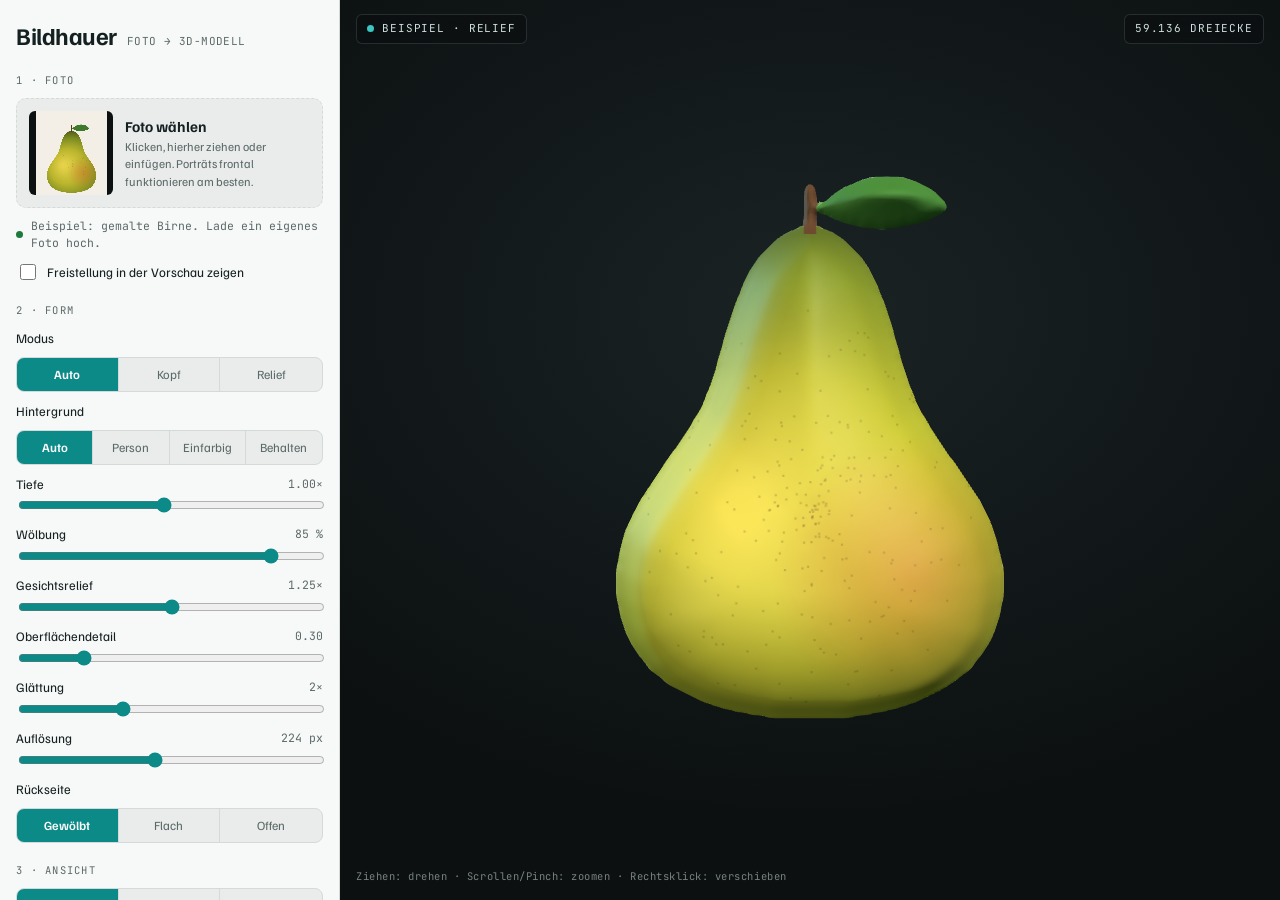
==== index.html @ e3d534a9 "Repo ohne alte Historie neu angelegt Co-Authored-By: Claude Opus 5.5 <noreply@anthropic.com>" ====
<!doctype html>
<html lang="de">
<head>
<meta charset="utf-8">
<meta name="viewport" content="width=device-width,initial-scale=1,viewport-fit=cover">
<meta name="description" content="Foto hochladen, im Browser ein 3D-Modell formen und als GLB, OBJ, STL oder PLY exportieren.">
<style>:root{padding-top:env(safe-area-inset-top,0px);padding-bottom:env(safe-area-inset-bottom,0px)}body{margin:0}[hidden]{display:none!important}</style>
</head>
<body>
<title>Bildhauer 3D</title>
<meta name="claude:viewport-fit-sides" content="cover">
<link rel="preconnect" href="https://fonts.googleapis.com">
<link rel="stylesheet" href="https://fonts.googleapis.com/css2?family=Familjen+Grotesk:wght@500;600;700&family=JetBrains+Mono:wght@400;500&display=swap">
<style>
/* Layout: werkstatt — a dark sculpting stage fills the right, a narrow tool rail on the left; stacks on phones */
:root{
  --bg:#e9eceb; --panel:#f7f8f8; --ink:#152020; --muted:#5b6a68; --line:#d3dad9;
  --accent:#0b8a87; --accent-ink:#ffffff; --accent-soft:#d3eeed; --warn:#a75a00; --ok:#1d7a3e;
  --stage:#0c1011; --stage-ink:#cfe0de;
  --f-display:"Familjen Grotesk", "Helvetica Neue", Arial, sans-serif;
  --f-mono:"JetBrains Mono", ui-monospace, "SF Mono", Menlo, Consolas, monospace;
  --r:10px;
}
@media (prefers-color-scheme: dark){:root:not([data-theme="light"]){
  --bg:#0e1213; --panel:#151b1c; --ink:#e3ebea; --muted:#8a9997; --line:#253031;
  --accent:#3cc6c3; --accent-ink:#04201f; --accent-soft:#163536; --warn:#e7a04a; --ok:#5fcf86;
  --stage:#080b0c; --stage-ink:#cfe0de; color-scheme:dark}}
:root[data-theme="dark"]{
  --bg:#0e1213; --panel:#151b1c; --ink:#e3ebea; --muted:#8a9997; --line:#253031;
  --accent:#3cc6c3; --accent-ink:#04201f; --accent-soft:#163536; --warn:#e7a04a; --ok:#5fcf86;
  --stage:#080b0c; --stage-ink:#cfe0de; color-scheme:dark}
html,body{height:100%}
body{background:var(--bg);color:var(--ink);font-family:var(--f-display);font-size:14px;line-height:1.45}
*{box-sizing:border-box}
.app{display:grid;grid-template-columns:340px minmax(0,1fr);gap:0;height:100%;min-height:560px}
.rail{background:var(--panel);border-right:1px solid var(--line);overflow-y:auto;display:flex;flex-direction:column;
  padding-left:max(16px, env(safe-area-inset-left, 0px));padding-right:16px;padding-block:18px 24px;gap:20px}
.brand{display:flex;align-items:baseline;gap:10px;flex-wrap:wrap}
.brand h1{margin:0;font-size:24px;font-weight:700;letter-spacing:-.02em}
.brand span{font-family:var(--f-mono);font-size:11px;color:var(--muted);letter-spacing:.04em}
section.blk{display:flex;flex-direction:column;gap:10px}
.lbl{font-family:var(--f-mono);font-size:10.5px;text-transform:uppercase;letter-spacing:.12em;color:var(--muted);display:flex;justify-content:space-between;align-items:center}
.drop{position:relative;border:1.5px dashed var(--line);border-radius:var(--r);padding:12px;display:flex;gap:12px;align-items:center;cursor:pointer;background:var(--bg);transition:border-color .15s, background .15s}
.drop:hover,.drop.over{border-color:var(--accent);background:var(--accent-soft)}
.drop:focus-within{outline:2px solid var(--accent);outline-offset:2px}
.drop input{position:absolute;inset:0;opacity:0;cursor:pointer;width:100%}
.thumb{width:84px;height:84px;border-radius:6px;background:var(--stage);flex:none;overflow:hidden;display:grid;place-items:center}
.thumb canvas{max-width:100%;max-height:100%;display:block}
.drop b{display:block;font-size:15px}
.drop small{color:var(--muted);font-size:12px;display:block}
.status{font-family:var(--f-mono);font-size:11.5px;color:var(--muted);min-height:1.4em;display:flex;gap:8px;align-items:center}
.status .dot{width:7px;height:7px;border-radius:50%;background:var(--muted);flex:none}
.status.ok .dot{background:var(--ok)} .status.busy .dot{background:var(--accent);animation:pulse 1s infinite} .status.warn .dot{background:var(--warn)}
@keyframes pulse{50%{opacity:.25}}
.seg{display:grid;grid-auto-flow:column;grid-auto-columns:1fr;border:1px solid var(--line);border-radius:8px;overflow:hidden;background:var(--bg)}
.seg button{all:unset;text-align:center;padding:7px 4px;font-size:12.5px;cursor:pointer;color:var(--muted);border-right:1px solid var(--line)}
.seg button:last-child{border-right:0}
.seg button[aria-pressed="true"]{background:var(--accent);color:var(--accent-ink);font-weight:600}
.seg button:focus-visible{outline:2px solid var(--accent);outline-offset:-2px}
.field{display:grid;grid-template-columns:1fr auto;gap:2px 10px;align-items:center}
.field label{font-size:13px}
.field output{font-family:var(--f-mono);font-size:11.5px;color:var(--muted);font-variant-numeric:tabular-nums}
.field input[type=range]{grid-column:1/-1;width:100%;accent-color:var(--accent)}
.row{display:flex;gap:8px;flex-wrap:wrap;align-items:center}
.chk{display:flex;gap:8px;align-items:center;font-size:13px;cursor:pointer}
.chk input{accent-color:var(--accent);width:16px;height:16px}
.exp{display:grid;grid-template-columns:repeat(4,1fr);gap:6px}
.btn{all:unset;box-sizing:border-box;text-align:center;cursor:pointer;border-radius:8px;padding:9px 6px;font-weight:600;font-size:13px;background:var(--accent);color:var(--accent-ink);transition:filter .15s}
.btn:hover{filter:brightness(1.08)} .btn:focus-visible{outline:2px solid var(--ink);outline-offset:2px}
.btn[disabled]{opacity:.45;pointer-events:none}
.btn small{display:block;font-family:var(--f-mono);font-weight:400;font-size:9.5px;opacity:.8;letter-spacing:.02em}
.btn.ghost{background:transparent;color:var(--ink);border:1px solid var(--line)}
.stats{font-family:var(--f-mono);font-size:11px;color:var(--muted);display:grid;grid-template-columns:auto 1fr;gap:2px 12px;font-variant-numeric:tabular-nums}
.stats dt{margin:0} .stats dd{margin:0;color:var(--ink);text-align:right}
.note{font-size:12px;color:var(--muted);margin:0}
.sizeIn{display:flex;align-items:center;gap:6px;font-size:13px}
.sizeIn input{width:74px;font:inherit;font-family:var(--f-mono);font-size:12px;padding:5px 6px;border:1px solid var(--line);border-radius:6px;background:var(--bg);color:var(--ink)}
.stage{position:relative;background:radial-gradient(120% 90% at 50% 35%, #1a2324 0%, var(--stage) 62%);overflow:hidden;min-height:0}
.stage canvas.gl{position:absolute;inset:0;width:100%;height:100%;display:block;touch-action:none}
.hud{position:absolute;left:16px;right:max(16px, env(safe-area-inset-right, 0px));top:14px;display:flex;justify-content:space-between;gap:10px;pointer-events:none;color:var(--stage-ink);font-family:var(--f-mono);font-size:11px;letter-spacing:.08em;text-transform:uppercase}
.hud .tag{display:flex;align-items:center;gap:8px;background:rgba(10,14,15,.6);border:1px solid rgba(207,224,222,.14);padding:6px 10px;border-radius:6px;backdrop-filter:blur(6px)}
.hud .tag i{width:7px;height:7px;border-radius:50%;background:#3cc6c3;display:block}
.gridpanel{position:absolute;right:max(16px, env(safe-area-inset-right, 0px));bottom:16px;width:220px;background:rgba(10,14,15,.78);border:1px solid rgba(207,224,222,.16);border-radius:8px;padding:10px 12px;color:var(--stage-ink);font-family:var(--f-mono);font-size:10.5px;letter-spacing:.06em;backdrop-filter:blur(6px);display:flex;flex-direction:column;gap:6px}
.gridpanel .t{display:flex;align-items:center;gap:8px;text-transform:uppercase;letter-spacing:.12em}
.gridpanel .t i{width:7px;height:7px;border-radius:50%;background:#3cc6c3;display:block}
.gridpanel .f{display:grid;grid-template-columns:62px 1fr 22px;align-items:center;gap:8px;text-transform:uppercase}
.gridpanel input{accent-color:#3cc6c3;width:100%}
.gridpanel output{text-align:right;color:#3cc6c3;font-variant-numeric:tabular-nums}
.busy{position:absolute;inset:0;display:grid;place-items:center;pointer-events:none}
.busy div{background:rgba(10,14,15,.8);color:var(--stage-ink);font-family:var(--f-mono);font-size:12px;padding:10px 14px;border-radius:8px;border:1px solid rgba(207,224,222,.16)}
.hint{position:absolute;left:16px;bottom:16px;color:rgba(207,224,222,.55);font-family:var(--f-mono);font-size:10.5px;letter-spacing:.05em;pointer-events:none}
.toast{position:fixed;left:50%;bottom:calc(20px + env(safe-area-inset-bottom, 0px));transform:translateX(-50%);background:var(--ink);color:var(--bg);padding:9px 14px;border-radius:8px;font-size:13px;z-index:20;max-width:calc(100vw - 32px)}
@media (max-width:820px){
  .app{grid-template-columns:1fr;grid-template-rows:62vh auto;height:auto}
  .stage{order:-1;min-height:360px}
  .rail{border-right:0;border-top:1px solid var(--line);overflow:visible;padding-right:max(16px, env(safe-area-inset-right, 0px))}
  .gridpanel{width:180px}
}
@media (prefers-reduced-motion: reduce){.status.busy .dot{animation:none}}
</style>

<div class="app">
  <aside class="rail">
    <div class="brand"><h1>Bildhauer</h1><span>FOTO → 3D-MODELL</span></div>

    <section class="blk" aria-labelledby="l-foto">
      <div class="lbl" id="l-foto">1 · Foto</div>
      <div class="drop" id="drop">
        <div class="thumb"><canvas id="thumb" width="84" height="84"></canvas></div>
        <div><b>Foto wählen</b><small>Klicken, hierher ziehen oder einfügen. Porträts frontal funktionieren am besten.</small></div>
        <input id="file" type="file" accept="image/*" aria-label="Foto hochladen">
      </div>
      <div class="status" id="status" role="status"><span class="dot"></span><span id="statusTxt">Beispiel geladen. Lade ein eigenes Foto hoch.</span></div>
      <label class="chk"><input type="checkbox" id="showMask"> Freistellung in der Vorschau zeigen</label>
    </section>

    <section class="blk" aria-labelledby="l-form">
      <div class="lbl" id="l-form">2 · Form</div>
      <div class="field" style="grid-template-columns:1fr"><label>Modus</label></div>
      <div class="seg" id="mode" role="group" aria-label="Modus">
        <button data-v="auto" aria-pressed="true">Auto</button>
        <button data-v="head" aria-pressed="false">Kopf</button>
        <button data-v="relief" aria-pressed="false">Relief</button>
      </div>
      <div class="field" style="grid-template-columns:1fr"><label>Hintergrund</label></div>
      <div class="seg" id="bg" role="group" aria-label="Hintergrund">
        <button data-v="auto" aria-pressed="true">Auto</button>
        <button data-v="person" aria-pressed="false">Person</button>
        <button data-v="color" aria-pressed="false">Einfarbig</button>
        <button data-v="keep" aria-pressed="false">Behalten</button>
      </div>
      <div class="field"><label for="p-depth">Tiefe</label><output id="o-depth"></output><input type="range" id="p-depth" min="0.1" max="2" step="0.05" value="1"></div>
      <div class="field"><label for="p-round">Wölbung</label><output id="o-round"></output><input type="range" id="p-round" min="0.05" max="1" step="0.05" value="1"></div>
      <div class="field"><label for="p-face">Gesichtsrelief</label><output id="o-face"></output><input type="range" id="p-face" min="0" max="2.5" step="0.05" value="1.25"></div>
      <div class="field"><label for="p-detail">Oberflächendetail</label><output id="o-detail"></output><input type="range" id="p-detail" min="0" max="1.5" step="0.05" value="0.2"></div>
      <div class="field"><label for="p-smooth">Glättung</label><output id="o-smooth"></output><input type="range" id="p-smooth" min="0" max="6" step="1" value="2"></div>
      <div class="field"><label for="p-res">Auflösung</label><output id="o-res"></output><input type="range" id="p-res" min="96" max="384" step="16" value="224"></div>
      <div class="field" style="grid-template-columns:1fr"><label>Rückseite</label></div>
      <div class="seg" id="back" role="group" aria-label="Rückseite">
        <button data-v="round" aria-pressed="true">Gewölbt</button>
        <button data-v="flat" aria-pressed="false">Flach</button>
        <button data-v="open" aria-pressed="false">Offen</button>
      </div>
    </section>

    <section class="blk" aria-labelledby="l-view">
      <div class="lbl" id="l-view">3 · Ansicht</div>
      <div class="seg" id="look" role="group" aria-label="Oberfläche">
        <button data-v="photo" aria-pressed="true">Foto</button>
        <button data-v="clay" aria-pressed="false">Gips</button>
        <button data-v="wire" aria-pressed="false">Gitter</button>
      </div>
      <div class="row">
        <label class="chk"><input type="checkbox" id="spin"> Drehen</label>
        <label class="chk"><input type="checkbox" id="gridMode"> Raster-Modus</label>
      </div>
    </section>

    <section class="blk" aria-labelledby="l-exp">
      <div class="lbl" id="l-exp">4 · Export</div>
      <div class="sizeIn"><label for="p-size">Größe, längste Seite</label><input id="p-size" type="number" min="5" max="2000" step="5" value="120"> mm</div>
      <div class="exp">
        <button class="btn" data-fmt="glb">GLB<small>Textur</small></button>
        <button class="btn" data-fmt="obj">OBJ<small>+MTL+Textur</small></button>
        <button class="btn" data-fmt="stl">STL<small>3D-Druck</small></button>
        <button class="btn" data-fmt="ply">PLY<small>Farben</small></button>
      </div>
      <p class="note" id="expNote">GLB für Blender, Web und AR · OBJ für fast jedes 3D-Programm · STL für Slicer · PLY mit Vertex-Farben.</p>
      <dl class="stats" id="stats"></dl>
    </section>
  </aside>

  <main class="stage" id="stage">
    <canvas class="gl" id="gl" aria-label="3D-Vorschau, mit Maus oder Finger drehen"></canvas>
    <div class="hud"><div class="tag"><i></i><span id="hudName">Beispiel · Relief</span></div><div class="tag" id="hudCount">–</div></div>
    <div class="gridpanel" id="gridpanel" hidden>
      <div class="t"><i></i>Raster</div>
      <div class="f"><span>Spalten</span><input type="range" id="g-cols" min="1" max="12" value="4"><output id="o-cols">4</output></div>
      <div class="f"><span>Reihen</span><input type="range" id="g-rows" min="1" max="12" value="3"><output id="o-rows">3</output></div>
    </div>
    <div class="busy" id="busy" hidden><div id="busyTxt">Arbeite …</div></div>
    <div class="hint" id="hint">Ziehen: drehen · Scrollen/Pinch: zoomen · Rechtsklick: verschieben</div>
  </main>
</div>
<div class="toast" id="toast" hidden></div>

<script>/**
 * @license
 * Copyright 2010-2022 Three.js Authors
 * SPDX-License-Identifier: MIT
 */
!function(t,e){"object"==typeof exports&&"undefined"!=typeof module?e(exports):"function"==typeof define&&define.amd?define(["exports"],e):e((t="undefined"!=typeof globalThis?globalThis:t||self).THREE={})}(this,(function(t){"use strict";const e="147",i=100,n=300,r=301,s=302,a=303,o=304,l=306,c=1e3,h=1001,u=1002,d=1003,p=1004,m=1005,f=1006,g=1007,v=1008,x=1009,_=1012,y=1014,M=1015,b=1016,S=1020,w=1023,T=1026,A=1027,E=33776,C=33777,L=33778,R=33779,P=35840,I=35841,D=35842,N=35843,O=37492,z=37496,U=37808,B=37809,F=37810,k=37811,G=37812,V=37813,H=37814,W=37815,j=37816,q=37817,X=37818,Y=37819,Z=37820,J=37821,K=36492,$=2300,Q=2301,tt=2302,et=2400,it=2401,nt=2402,rt=2500,st=2501,at=3e3,ot=3001,lt="srgb",ct="srgb-linear",ht=7680,ut=35044,dt="300 es",pt=1035;class mt{addEventListener(t,e){void 0===this._listeners&&(this._listeners={});const i=this._listeners;void 0===i[t]&&(i[t]=[]),-1===i[t].indexOf(e)&&i[t].push(e)}hasEventListener(t,e){if(void 0===this._listeners)return!1;const i=this._listeners;return void 0!==i[t]&&-1!==i[t].indexOf(e)}removeEventListener(t,e){if(void 0===this._listeners)return;const i=this._listeners[t];if(void 0!==i){const t=i.indexOf(e);-1!==t&&i.splice(t,1)}}dispatchEvent(t){if(void 0===this._listeners)return;const e=this._listeners[t.type];if(void 0!==e){t.target=this;const i=e.slice(0);for(let e=0,n=i.length;e<n;e++)i[e].call(this,t);t.target=null}}}const ft=["00","01","02","03","04","05","06","07","08","09","0a","0b","0c","0d","0e","0f","10","11","12","13","14","15","16","17","18","19","1a","1b","1c","1d","1e","1f","20","21","22","23","24","25","26","27","28","29","2a","2b","2c","2d","2e","2f","30","31","32","33","34","35","36","37","38","39","3a","3b","3c","3d","3e","3f","40","41","42","43","44","45","46","47","48","49","4a","4b","4c","4d","4e","4f","50","51","52","53","54","55","56","57","58","59","5a","5b","5c","5d","5e","5f","60","61","62","63","64","65","66","67","68","69","6a","6b","6c","6d","6e","6f","70","71","72","73","74","75","76","77","78","79","7a","7b","7c","7d","7e","7f","80","81","82","83","84","85","86","87","88","89","8a","8b","8c","8d","8e","8f","90","91","92","93","94","95","96","97","98","99","9a","9b","9c","9d","9e","9f","a0","a1","a2","a3","a4","a5","a6","a7","a8","a9","aa","ab","ac","ad","ae","af","b0","b1","b2","b3","b4","b5","b6","b7","b8","b9","ba","bb","bc","bd","be","bf","c0","c1","c2","c3","c4","c5","c6","c7","c8","c9","ca","cb","cc","cd","ce","cf","d0","d1","d2","d3","d4","d5","d6","d7","d8","d9","da","db","dc","dd","de","df","e0","e1","e2","e3","e4","e5","e6","e7","e8","e9","ea","eb","ec","ed","ee","ef","f0","f1","f2","f3","f4","f5","f6","f7","f8","f9","fa","fb","fc","fd","fe","ff"];let gt=1234567;const vt=Math.PI/180,xt=180/Math.PI;function _t(){const t=4294967295*Math.random()|0,e=4294967295*Math.random()|0,i=4294967295*Math.random()|0,n=4294967295*Math.random()|0;return(ft[255&t]+ft[t>>8&255]+ft[t>>16&255]+ft[t>>24&255]+"-"+ft[255&e]+ft[e>>8&255]+"-"+ft[e>>16&15|64]+ft[e>>24&255]+"-"+ft[63&i|128]+ft[i>>8&255]+"-"+ft[i>>16&255]+ft[i>>24&255]+ft[255&n]+ft[n>>8&255]+ft[n>>16&255]+ft[n>>24&255]).toLowerCase()}function yt(t,e,i){return Math.max(e,Math.min(i,t))}function Mt(t,e){return(t%e+e)%e}function bt(t,e,i){return(1-i)*t+i*e}function St(t){return 0==(t&t-1)&&0!==t}function wt(t){return Math.pow(2,Math.ceil(Math.log(t)/Math.LN2))}function Tt(t){return Math.pow(2,Math.floor(Math.log(t)/Math.LN2))}function At(t,e){switch(e.constructor){case Float32Array:return t;case Uint16Array:return t/65535;case Uint8Array:return t/255;case Int16Array:return Math.max(t/32767,-1);case Int8Array:return Math.max(t/127,-1);default:throw new Error("Invalid component type.")}}function Et(t,e){switch(e.constructor){case Float32Array:return t;case Uint16Array:return Math.round(65535*t);case Uint8Array:return Math.round(255*t);case Int16Array:return Math.round(32767*t);case Int8Array:return Math.round(127*t);default:throw new Error("Invalid component type.")}}var Ct=Object.freeze({__proto__:null,DEG2RAD:vt,RAD2DEG:xt,generateUUID:_t,clamp:yt,euclideanModulo:Mt,mapLinear:function(t,e,i,n,r){return n+(t-e)*(r-n)/(i-e)},inverseLerp:function(t,e,i){return t!==e?(i-t)/(e-t):0},lerp:bt,damp:function(t,e,i,n){return bt(t,e,1-Math.exp(-i*n))},pingpong:function(t,e=1){return e-Math.abs(Mt(t,2*e)-e)},smoothstep:function(t,e,i){return t<=e?0:t>=i?1:(t=(t-e)/(i-e))*t*(3-2*t)},smootherstep:function(t,e,i){return t<=e?0:t>=i?1:(t=(t-e)/(i-e))*t*t*(t*(6*t-15)+10)},randInt:function(t,e){return t+Math.floor(Math.random()*(e-t+1))},randFloat:function(t,e){return t+Math.random()*(e-t)},randFloatSpread:function(t){return t*(.5-Math.random())},seededRandom:function(t){void 0!==t&&(gt=t);let e=gt+=1831565813;return e=Math.imul(e^e>>>15,1|e),e^=e+Math.imul(e^e>>>7,61|e),((e^e>>>14)>>>0)/4294967296},degToRad:function(t){return t*vt},radToDeg:function(t){return t*xt},isPowerOfTwo:St,ceilPowerOfTwo:wt,floorPowerOfTwo:Tt,setQuaternionFromProperEuler:function(t,e,i,n,r){const s=Math.cos,a=Math.sin,o=s(i/2),l=a(i/2),c=s((e+n)/2),h=a((e+n)/2),u=s((e-n)/2),d=a((e-n)/2),p=s((n-e)/2),m=a((n-e)/2);switch(r){case"XYX":t.set(o*h,l*u,l*d,o*c);break;case"YZY":t.set(l*d,o*h,l*u,o*c);break;case"ZXZ":t.set(l*u,l*d,o*h,o*c);break;case"XZX":t.set(o*h,l*m,l*p,o*c);break;case"YXY":t.set(l*p,o*h,l*m,o*c);break;case"ZYZ":t.set(l*m,l*p,o*h,o*c);break;default:console.warn("THREE.MathUtils: .setQuaternionFromProperEuler() encountered an unknown order: "+r)}},normalize:Et,denormalize:At});class Lt{constructor(t=0,e=0){Lt.prototype.isVector2=!0,this.x=t,this.y=e}get width(){return this.x}set width(t){this.x=t}get height(){return this.y}set height(t){this.y=t}set(t,e){return this.x=t,this.y=e,this}setScalar(t){return this.x=t,this.y=t,this}setX(t){return this.x=t,this}setY(t){return this.y=t,this}setComponent(t,e){switch(t){case 0:this.x=e;break;case 1:this.y=e;break;default:throw new Error("index is out of range: "+t)}return this}getComponent(t){switch(t){case 0:return this.x;case 1:return this.y;default:throw new Error("index is out of range: "+t)}}clone(){return new this.constructor(this.x,this.y)}copy(t){return this.x=t.x,this.y=t.y,this}add(t){return this.x+=t.x,this.y+=t.y,this}addScalar(t){return this.x+=t,this.y+=t,this}addVectors(t,e){return this.x=t.x+e.x,this.y=t.y+e.y,this}addScaledVector(t,e){return this.x+=t.x*e,this.y+=t.y*e,this}sub(t){return this.x-=t.x,this.y-=t.y,this}subScalar(t){return this.x-=t,this.y-=t,this}subVectors(t,e){return this.x=t.x-e.x,this.y=t.y-e.y,this}multiply(t){return this.x*=t.x,this.y*=t.y,this}multiplyScalar(t){return this.x*=t,this.y*=t,this}divide(t){return this.x/=t.x,this.y/=t.y,this}divideScalar(t){return this.multiplyScalar(1/t)}applyMatrix3(t){const e=this.x,i=this.y,n=t.elements;return this.x=n[0]*e+n[3]*i+n[6],this.y=n[1]*e+n[4]*i+n[7],this}min(t){return this.x=Math.min(this.x,t.x),this.y=Math.min(this.y,t.y),this}max(t){return this.x=Math.max(this.x,t.x),this.y=Math.max(this.y,t.y),this}clamp(t,e){return this.x=Math.max(t.x,Math.min(e.x,this.x)),this.y=Math.max(t.y,Math.min(e.y,this.y)),this}clampScalar(t,e){return this.x=Math.max(t,Math.min(e,this.x)),this.y=Math.max(t,Math.min(e,this.y)),this}clampLength(t,e){const i=this.length();return this.divideScalar(i||1).multiplyScalar(Math.max(t,Math.min(e,i)))}floor(){return this.x=Math.floor(this.x),this.y=Math.floor(this.y),this}ceil(){return this.x=Math.ceil(this.x),this.y=Math.ceil(this.y),this}round(){return this.x=Math.round(this.x),this.y=Math.round(this.y),this}roundToZero(){return this.x=this.x<0?Math.ceil(this.x):Math.floor(this.x),this.y=this.y<0?Math.ceil(this.y):Math.floor(this.y),this}negate(){return this.x=-this.x,this.y=-this.y,this}dot(t){return this.x*t.x+this.y*t.y}cross(t){return this.x*t.y-this.y*t.x}lengthSq(){return this.x*this.x+this.y*this.y}length(){return Math.sqrt(this.x*this.x+this.y*this.y)}manhattanLength(){return Math.abs(this.x)+Math.abs(this.y)}normalize(){return this.divideScalar(this.length()||1)}angle(){return Math.atan2(-this.y,-this.x)+Math.PI}distanceTo(t){return Math.sqrt(this.distanceToSquared(t))}distanceToSquared(t){const e=this.x-t.x,i=this.y-t.y;return e*e+i*i}manhattanDistanceTo(t){return Math.abs(this.x-t.x)+Math.abs(this.y-t.y)}setLength(t){return this.normalize().multiplyScalar(t)}lerp(t,e){return this.x+=(t.x-this.x)*e,this.y+=(t.y-this.y)*e,this}lerpVectors(t,e,i){return this.x=t.x+(e.x-t.x)*i,this.y=t.y+(e.y-t.y)*i,this}equals(t){return t.x===this.x&&t.y===this.y}fromArray(t,e=0){return this.x=t[e],this.y=t[e+1],this}toArray(t=[],e=0){return t[e]=this.x,t[e+1]=this.y,t}fromBufferAttribute(t,e){return this.x=t.getX(e),this.y=t.getY(e),this}rotateAround(t,e){const i=Math.cos(e),n=Math.sin(e),r=this.x-t.x,s=this.y-t.y;return this.x=r*i-s*n+t.x,this.y=r*n+s*i+t.y,this}random(){return this.x=Math.random(),this.y=Math.random(),this}*[Symbol.iterator](){yield this.x,yield this.y}}class Rt{constructor(){Rt.prototype.isMatrix3=!0,this.elements=[1,0,0,0,1,0,0,0,1]}set(t,e,i,n,r,s,a,o,l){const c=this.elements;return c[0]=t,c[1]=n,c[2]=a,c[3]=e,c[4]=r,c[5]=o,c[6]=i,c[7]=s,c[8]=l,this}identity(){return this.set(1,0,0,0,1,0,0,0,1),this}copy(t){const e=this.elements,i=t.elements;return e[0]=i[0],e[1]=i[1],e[2]=i[2],e[3]=i[3],e[4]=i[4],e[5]=i[5],e[6]=i[6],e[7]=i[7],e[8]=i[8],this}extractBasis(t,e,i){return t.setFromMatrix3Column(this,0),e.setFromMatrix3Column(this,1),i.setFromMatrix3Column(this,2),this}setFromMatrix4(t){const e=t.elements;return this.set(e[0],e[4],e[8],e[1],e[5],e[9],e[2],e[6],e[10]),this}multiply(t){return this.multiplyMatrices(this,t)}premultiply(t){return this.multiplyMatrices(t,this)}multiplyMatrices(t,e){const i=t.elements,n=e.elements,r=this.elements,s=i[0],a=i[3],o=i[6],l=i[1],c=i[4],h=i[7],u=i[2],d=i[5],p=i[8],m=n[0],f=n[3],g=n[6],v=n[1],x=n[4],_=n[7],y=n[2],M=n[5],b=n[8];return r[0]=s*m+a*v+o*y,r[3]=s*f+a*x+o*M,r[6]=s*g+a*_+o*b,r[1]=l*m+c*v+h*y,r[4]=l*f+c*x+h*M,r[7]=l*g+c*_+h*b,r[2]=u*m+d*v+p*y,r[5]=u*f+d*x+p*M,r[8]=u*g+d*_+p*b,this}multiplyScalar(t){const e=this.elements;return e[0]*=t,e[3]*=t,e[6]*=t,e[1]*=t,e[4]*=t,e[7]*=t,e[2]*=t,e[5]*=t,e[8]*=t,this}determinant(){const t=this.elements,e=t[0],i=t[1],n=t[2],r=t[3],s=t[4],a=t[5],o=t[6],l=t[7],c=t[8];return e*s*c-e*a*l-i*r*c+i*a*o+n*r*l-n*s*o}invert(){const t=this.elements,e=t[0],i=t[1],n=t[2],r=t[3],s=t[4],a=t[5],o=t[6],l=t[7],c=t[8],h=c*s-a*l,u=a*o-c*r,d=l*r-s*o,p=e*h+i*u+n*d;if(0===p)return this.set(0,0,0,0,0,0,0,0,0);const m=1/p;return t[0]=h*m,t[1]=(n*l-c*i)*m,t[2]=(a*i-n*s)*m,t[3]=u*m,t[4]=(c*e-n*o)*m,t[5]=(n*r-a*e)*m,t[6]=d*m,t[7]=(i*o-l*e)*m,t[8]=(s*e-i*r)*m,this}transpose(){let t;const e=this.elements;return t=e[1],e[1]=e[3],e[3]=t,t=e[2],e[2]=e[6],e[6]=t,t=e[5],e[5]=e[7],e[7]=t,this}getNormalMatrix(t){return this.setFromMatrix4(t).invert().transpose()}transposeIntoArray(t){const e=this.elements;return t[0]=e[0],t[1]=e[3],t[2]=e[6],t[3]=e[1],t[4]=e[4],t[5]=e[7],t[6]=e[2],t[7]=e[5],t[8]=e[8],this}setUvTransform(t,e,i,n,r,s,a){const o=Math.cos(r),l=Math.sin(r);return this.set(i*o,i*l,-i*(o*s+l*a)+s+t,-n*l,n*o,-n*(-l*s+o*a)+a+e,0,0,1),this}scale(t,e){return this.premultiply(Pt.makeScale(t,e)),this}rotate(t){return this.premultiply(Pt.makeRotation(-t)),this}translate(t,e){return this.premultiply(Pt.makeTranslation(t,e)),this}makeTranslation(t,e){return this.set(1,0,t,0,1,e,0,0,1),this}makeRotation(t){const e=Math.cos(t),i=Math.sin(t);return this.set(e,-i,0,i,e,0,0,0,1),this}makeScale(t,e){return this.set(t,0,0,0,e,0,0,0,1),this}equals(t){const e=this.elements,i=t.elements;for(let t=0;t<9;t++)if(e[t]!==i[t])return!1;return!0}fromArray(t,e=0){for(let i=0;i<9;i++)this.elements[i]=t[i+e];return this}toArray(t=[],e=0){const i=this.elements;return t[e]=i[0],t[e+1]=i[1],t[e+2]=i[2],t[e+3]=i[3],t[e+4]=i[4],t[e+5]=i[5],t[e+6]=i[6],t[e+7]=i[7],t[e+8]=i[8],t}clone(){return(new this.constructor).fromArray(this.elements)}}const Pt=new Rt;function It(t){for(let e=t.length-1;e>=0;--e)if(t[e]>=65535)return!0;return!1}const Dt={Int8Array:Int8Array,Uint8Array:Uint8Array,Uint8ClampedArray:Uint8ClampedArray,Int16Array:Int16Array,Uint16Array:Uint16Array,Int32Array:Int32Array,Uint32Array:Uint32Array,Float32Array:Float32Array,Float64Array:Float64Array};function Nt(t,e){return new Dt[t](e)}function Ot(t){return document.createElementNS("http://www.w3.org/1999/xhtml",t)}function zt(t){return t<.04045?.0773993808*t:Math.pow(.9478672986*t+.0521327014,2.4)}function Ut(t){return t<.0031308?12.92*t:1.055*Math.pow(t,.41666)-.055}const Bt={[lt]:{[ct]:zt},[ct]:{[lt]:Ut}},Ft={legacyMode:!0,get workingColorSpace(){return ct},set workingColorSpace(t){console.warn("THREE.ColorManagement: .workingColorSpace is readonly.")},convert:function(t,e,i){if(this.legacyMode||e===i||!e||!i)return t;if(Bt[e]&&void 0!==Bt[e][i]){const n=Bt[e][i];return t.r=n(t.r),t.g=n(t.g),t.b=n(t.b),t}throw new Error("Unsupported color space conversion.")},fromWorkingColorSpace:function(t,e){return this.convert(t,this.workingColorSpace,e)},toWorkingColorSpace:function(t,e){return this.convert(t,e,this.workingColorSpace)}},kt={aliceblue:15792383,antiquewhite:16444375,aqua:65535,aquamarine:8388564,azure:15794175,beige:16119260,bisque:16770244,black:0,blanchedalmond:16772045,blue:255,blueviolet:9055202,brown:10824234,burlywood:14596231,cadetblue:6266528,chartreuse:8388352,chocolate:13789470,coral:16744272,cornflowerblue:6591981,cornsilk:16775388,crimson:14423100,cyan:65535,darkblue:139,darkcyan:35723,darkgoldenrod:12092939,darkgray:11119017,darkgreen:25600,darkgrey:11119017,darkkhaki:12433259,darkmagenta:9109643,darkolivegreen:5597999,darkorange:16747520,darkorchid:10040012,darkred:9109504,darksalmon:15308410,darkseagreen:9419919,darkslateblue:4734347,darkslategray:3100495,darkslategrey:3100495,darkturquoise:52945,darkviolet:9699539,deeppink:16716947,deepskyblue:49151,dimgray:6908265,dimgrey:6908265,dodgerblue:2003199,firebrick:11674146,floralwhite:16775920,forestgreen:2263842,fuchsia:16711935,gainsboro:14474460,ghostwhite:16316671,gold:16766720,goldenrod:14329120,gray:8421504,green:32768,greenyellow:11403055,grey:8421504,honeydew:15794160,hotpink:16738740,indianred:13458524,indigo:4915330,ivory:16777200,khaki:15787660,lavender:15132410,lavenderblush:16773365,lawngreen:8190976,lemonchiffon:16775885,lightblue:11393254,lightcoral:15761536,lightcyan:14745599,lightgoldenrodyellow:16448210,lightgray:13882323,lightgreen:9498256,lightgrey:13882323,lightpink:16758465,lightsalmon:16752762,lightseagreen:2142890,lightskyblue:8900346,lightslategray:7833753,lightslategrey:7833753,lightsteelblue:11584734,lightyellow:16777184,lime:65280,limegreen:3329330,linen:16445670,magenta:16711935,maroon:8388608,mediumaquamarine:6737322,mediumblue:205,mediumorchid:12211667,mediumpurple:9662683,mediumseagreen:3978097,mediumslateblue:8087790,mediumspringgreen:64154,mediumturquoise:4772300,mediumvioletred:13047173,midnightblue:1644912,mintcream:16121850,mistyrose:16770273,moccasin:16770229,navajowhite:16768685,navy:128,oldlace:16643558,olive:8421376,olivedrab:7048739,orange:16753920,orangered:16729344,orchid:14315734,palegoldenrod:15657130,palegreen:10025880,paleturquoise:11529966,palevioletred:14381203,papayawhip:16773077,peachpuff:16767673,peru:13468991,pink:16761035,plum:14524637,powderblue:11591910,purple:8388736,rebeccapurple:6697881,red:16711680,rosybrown:12357519,royalblue:4286945,saddlebrown:9127187,salmon:16416882,sandybrown:16032864,seagreen:3050327,seashell:16774638,sienna:10506797,silver:12632256,skyblue:8900331,slateblue:6970061,slategray:7372944,slategrey:7372944,snow:16775930,springgreen:65407,steelblue:4620980,tan:13808780,teal:32896,thistle:14204888,tomato:16737095,turquoise:4251856,violet:15631086,wheat:16113331,white:16777215,whitesmoke:16119285,yellow:16776960,yellowgreen:10145074},Gt={r:0,g:0,b:0},Vt={h:0,s:0,l:0},Ht={h:0,s:0,l:0};function Wt(t,e,i){return i<0&&(i+=1),i>1&&(i-=1),i<1/6?t+6*(e-t)*i:i<.5?e:i<2/3?t+6*(e-t)*(2/3-i):t}function jt(t,e){return e.r=t.r,e.g=t.g,e.b=t.b,e}class qt{constructor(t,e,i){return this.isColor=!0,this.r=1,this.g=1,this.b=1,void 0===e&&void 0===i?this.set(t):this.setRGB(t,e,i)}set(t){return t&&t.isColor?this.copy(t):"number"==typeof t?this.setHex(t):"string"==typeof t&&this.setStyle(t),this}setScalar(t){return this.r=t,this.g=t,this.b=t,this}setHex(t,e="srgb"){return t=Math.floor(t),this.r=(t>>16&255)/255,this.g=(t>>8&255)/255,this.b=(255&t)/255,Ft.toWorkingColorSpace(this,e),this}setRGB(t,e,i,n=Ft.workingColorSpace){return this.r=t,this.g=e,this.b=i,Ft.toWorkingColorSpace(this,n),this}setHSL(t,e,i,n=Ft.workingColorSpace){if(t=Mt(t,1),e=yt(e,0,1),i=yt(i,0,1),0===e)this.r=this.g=this.b=i;else{const n=i<=.5?i*(1+e):i+e-i*e,r=2*i-n;this.r=Wt(r,n,t+1/3),this.g=Wt(r,n,t),this.b=Wt(r,n,t-1/3)}return Ft.toWorkingColorSpace(this,n),this}setStyle(t,e="srgb"){function i(e){void 0!==e&&parseFloat(e)<1&&console.warn("THREE.Color: Alpha component of "+t+" will be ignored.")}let n;if(n=/^((?:rgb|hsl)a?)\(([^\)]*)\)/.exec(t)){let t;const r=n[1],s=n[2];switch(r){case"rgb":case"rgba":if(t=/^\s*(\d+)\s*,\s*(\d+)\s*,\s*(\d+)\s*(?:,\s*(\d*\.?\d+)\s*)?$/.exec(s))return this.r=Math.min(255,parseInt(t[1],10))/255,this.g=Math.min(255,parseInt(t[2],10))/255,this.b=Math.min(255,parseInt(t[3],10))/255,Ft.toWorkingColorSpace(this,e),i(t[4]),this;if(t=/^\s*(\d+)\%\s*,\s*(\d+)\%\s*,\s*(\d+)\%\s*(?:,\s*(\d*\.?\d+)\s*)?$/.exec(s))return this.r=Math.min(100,parseInt(t[1],10))/100,this.g=Math.min(100,parseInt(t[2],10))/100,this.b=Math.min(100,parseInt(t[3],10))/100,Ft.toWorkingColorSpace(this,e),i(t[4]),this;break;case"hsl":case"hsla":if(t=/^\s*(\d*\.?\d+)\s*,\s*(\d*\.?\d+)\%\s*,\s*(\d*\.?\d+)\%\s*(?:,\s*(\d*\.?\d+)\s*)?$/.exec(s)){const n=parseFloat(t[1])/360,r=parseFloat(t[2])/100,s=parseFloat(t[3])/100;return i(t[4]),this.setHSL(n,r,s,e)}}}else if(n=/^\#([A-Fa-f\d]+)$/.exec(t)){const t=n[1],i=t.length;if(3===i)return this.r=parseInt(t.charAt(0)+t.charAt(0),16)/255,this.g=parseInt(t.charAt(1)+t.charAt(1),16)/255,this.b=parseInt(t.charAt(2)+t.charAt(2),16)/255,Ft.toWorkingColorSpace(this,e),this;if(6===i)return this.r=parseInt(t.charAt(0)+t.charAt(1),16)/255,this.g=parseInt(t.charAt(2)+t.charAt(3),16)/255,this.b=parseInt(t.charAt(4)+t.charAt(5),16)/255,Ft.toWorkingColorSpace(this,e),this}return t&&t.length>0?this.setColorName(t,e):this}setColorName(t,e="srgb"){const i=kt[t.toLowerCase()];return void 0!==i?this.setHex(i,e):console.warn("THREE.Color: Unknown color "+t),this}clone(){return new this.constructor(this.r,this.g,this.b)}copy(t){return this.r=t.r,this.g=t.g,this.b=t.b,this}copySRGBToLinear(t){return this.r=zt(t.r),this.g=zt(t.g),this.b=zt(t.b),this}copyLinearToSRGB(t){return this.r=Ut(t.r),this.g=Ut(t.g),this.b=Ut(t.b),this}convertSRGBToLinear(){return this.copySRGBToLinear(this),this}convertLinearToSRGB(){return this.copyLinearToSRGB(this),this}getHex(t="srgb"){return Ft.fromWorkingColorSpace(jt(this,Gt),t),yt(255*Gt.r,0,255)<<16^yt(255*Gt.g,0,255)<<8^yt(255*Gt.b,0,255)<<0}getHexString(t="srgb"){return("000000"+this.getHex(t).toString(16)).slice(-6)}getHSL(t,e=Ft.workingColorSpace){Ft.fromWorkingColorSpace(jt(this,Gt),e);const i=Gt.r,n=Gt.g,r=Gt.b,s=Math.max(i,n,r),a=Math.min(i,n,r);let o,l;const c=(a+s)/2;if(a===s)o=0,l=0;else{const t=s-a;switch(l=c<=.5?t/(s+a):t/(2-s-a),s){case i:o=(n-r)/t+(n<r?6:0);break;case n:o=(r-i)/t+2;break;case r:o=(i-n)/t+4}o/=6}return t.h=o,t.s=l,t.l=c,t}getRGB(t,e=Ft.workingColorSpace){return Ft.fromWorkingColorSpace(jt(this,Gt),e),t.r=Gt.r,t.g=Gt.g,t.b=Gt.b,t}getStyle(t="srgb"){return Ft.fromWorkingColorSpace(jt(this,Gt),t),t!==lt?`color(${t} ${Gt.r} ${Gt.g} ${Gt.b})`:`rgb(${255*Gt.r|0},${255*Gt.g|0},${255*Gt.b|0})`}offsetHSL(t,e,i){return this.getHSL(Vt),Vt.h+=t,Vt.s+=e,Vt.l+=i,this.setHSL(Vt.h,Vt.s,Vt.l),this}add(t){return this.r+=t.r,this.g+=t.g,this.b+=t.b,this}addColors(t,e){return this.r=t.r+e.r,this.g=t.g+e.g,this.b=t.b+e.b,this}addScalar(t){return this.r+=t,this.g+=t,this.b+=t,this}sub(t){return this.r=Math.max(0,this.r-t.r),this.g=Math.max(0,this.g-t.g),this.b=Math.max(0,this.b-t.b),this}multiply(t){return this.r*=t.r,this.g*=t.g,this.b*=t.b,this}multiplyScalar(t){return this.r*=t,this.g*=t,this.b*=t,this}lerp(t,e){return this.r+=(t.r-this.r)*e,this.g+=(t.g-this.g)*e,this.b+=(t.b-this.b)*e,this}lerpColors(t,e,i){return this.r=t.r+(e.r-t.r)*i,this.g=t.g+(e.g-t.g)*i,this.b=t.b+(e.b-t.b)*i,this}lerpHSL(t,e){this.getHSL(Vt),t.getHSL(Ht);const i=bt(Vt.h,Ht.h,e),n=bt(Vt.s,Ht.s,e),r=bt(Vt.l,Ht.l,e);return this.setHSL(i,n,r),this}equals(t){return t.r===this.r&&t.g===this.g&&t.b===this.b}fromArray(t,e=0){return this.r=t[e],this.g=t[e+1],this.b=t[e+2],this}toArray(t=[],e=0){return t[e]=this.r,t[e+1]=this.g,t[e+2]=this.b,t}fromBufferAttribute(t,e){return this.r=t.getX(e),this.g=t.getY(e),this.b=t.getZ(e),this}toJSON(){return this.getHex()}*[Symbol.iterator](){yield this.r,yield this.g,yield this.b}}let Xt;qt.NAMES=kt;class Yt{static getDataURL(t){if(/^data:/i.test(t.src))return t.src;if("undefined"==typeof HTMLCanvasElement)return t.src;let e;if(t instanceof HTMLCanvasElement)e=t;else{void 0===Xt&&(Xt=Ot("canvas")),Xt.width=t.width,Xt.height=t.height;const i=Xt.getContext("2d");t instanceof ImageData?i.putImageData(t,0,0):i.drawImage(t,0,0,t.width,t.height),e=Xt}return e.width>2048||e.height>2048?(console.warn("THREE.ImageUtils.getDataURL: Image converted to jpg for performance reasons",t),e.toDataURL("image/jpeg",.6)):e.toDataURL("image/png")}static sRGBToLinear(t){if("undefined"!=typeof HTMLImageElement&&t instanceof HTMLImageElement||"undefined"!=typeof HTMLCanvasElement&&t instanceof HTMLCanvasElement||"undefined"!=typeof ImageBitmap&&t instanceof ImageBitmap){const e=Ot("canvas");e.width=t.width,e.height=t.height;const i=e.getContext("2d");i.drawImage(t,0,0,t.width,t.height);const n=i.getImageData(0,0,t.width,t.height),r=n.data;for(let t=0;t<r.length;t++)r[t]=255*zt(r[t]/255);return i.putImageData(n,0,0),e}if(t.data){const e=t.data.slice(0);for(let t=0;t<e.length;t++)e instanceof Uint8Array||e instanceof Uint8ClampedArray?e[t]=Math.floor(255*zt(e[t]/255)):e[t]=zt(e[t]);return{data:e,width:t.width,height:t.height}}return console.warn("THREE.ImageUtils.sRGBToLinear(): Unsupported image type. No color space conversion applied."),t}}class Zt{constructor(t=null){this.isSource=!0,this.uuid=_t(),this.data=t,this.version=0}set needsUpdate(t){!0===t&&this.version++}toJSON(t){const e=void 0===t||"string"==typeof t;if(!e&&void 0!==t.images[this.uuid])return t.images[this.uuid];const i={uuid:this.uuid,url:""},n=this.data;if(null!==n){let t;if(Array.isArray(n)){t=[];for(let e=0,i=n.length;e<i;e++)n[e].isDataTexture?t.push(Jt(n[e].image)):t.push(Jt(n[e]))}else t=Jt(n);i.url=t}return e||(t.images[this.uuid]=i),i}}function Jt(t){return"undefined"!=typeof HTMLImageElement&&t instanceof HTMLImageElement||"undefined"!=typeof HTMLCanvasElement&&t instanceof HTMLCanvasElement||"undefined"!=typeof ImageBitmap&&t instanceof ImageBitmap?Yt.getDataURL(t):t.data?{data:Array.from(t.data),width:t.width,height:t.height,type:t.data.constructor.name}:(console.warn("THREE.Texture: Unable to serialize Texture."),{})}let Kt=0;class $t extends mt{constructor(t=$t.DEFAULT_IMAGE,e=$t.DEFAULT_MAPPING,i=1001,n=1001,r=1006,s=1008,a=1023,o=1009,l=$t.DEFAULT_ANISOTROPY,c=3e3){super(),this.isTexture=!0,Object.defineProperty(this,"id",{value:Kt++}),this.uuid=_t(),this.name="",this.source=new Zt(t),this.mipmaps=[],this.mapping=e,this.wrapS=i,this.wrapT=n,this.magFilter=r,this.minFilter=s,this.anisotropy=l,this.format=a,this.internalFormat=null,this.type=o,this.offset=new Lt(0,0),this.repeat=new Lt(1,1),this.center=new Lt(0,0),this.rotation=0,this.matrixAutoUpdate=!0,this.matrix=new Rt,this.generateMipmaps=!0,this.premultiplyAlpha=!1,this.flipY=!0,this.unpackAlignment=4,this.encoding=c,this.userData={},this.version=0,this.onUpdate=null,this.isRenderTargetTexture=!1,this.needsPMREMUpdate=!1}get image(){return this.source.data}set image(t){this.source.data=t}updateMatrix(){this.matrix.setUvTransform(this.offset.x,this.offset.y,this.repeat.x,this.repeat.y,this.rotation,this.center.x,this.center.y)}clone(){return(new this.constructor).copy(this)}copy(t){return this.name=t.name,this.source=t.source,this.mipmaps=t.mipmaps.slice(0),this.mapping=t.mapping,this.wrapS=t.wrapS,this.wrapT=t.wrapT,this.magFilter=t.magFilter,this.minFilter=t.minFilter,this.anisotropy=t.anisotropy,this.format=t.format,this.internalFormat=t.internalFormat,this.type=t.type,this.offset.copy(t.offset),this.repeat.copy(t.repeat),this.center.copy(t.center),this.rotation=t.rotation,this.matrixAutoUpdate=t.matrixAutoUpdate,this.matrix.copy(t.matrix),this.generateMipmaps=t.generateMipmaps,this.premultiplyAlpha=t.premultiplyAlpha,this.flipY=t.flipY,this.unpackAlignment=t.unpackAlignment,this.encoding=t.encoding,this.userData=JSON.parse(JSON.stringify(t.userData)),this.needsUpdate=!0,this}toJSON(t){const e=void 0===t||"string"==typeof t;if(!e&&void 0!==t.textures[this.uuid])return t.textures[this.uuid];const i={metadata:{version:4.5,type:"Texture",generator:"Texture.toJSON"},uuid:this.uuid,name:this.name,image:this.source.toJSON(t).uuid,mapping:this.mapping,repeat:[this.repeat.x,this.repeat.y],offset:[this.offset.x,this.offset.y],center:[this.center.x,this.center.y],rotation:this.rotation,wrap:[this.wrapS,this.wrapT],format:this.format,type:this.type,encoding:this.encoding,minFilter:this.minFilter,magFilter:this.magFilter,anisotropy:this.anisotropy,flipY:this.flipY,premultiplyAlpha:this.premultiplyAlpha,unpackAlignment:this.unpackAlignment};return"{}"!==JSON.stringify(this.userData)&&(i.userData=this.userData),e||(t.textures[this.uuid]=i),i}dispose(){this.dispatchEvent({type:"dispose"})}transformUv(t){if(this.mapping!==n)return t;if(t.applyMatrix3(this.matrix),t.x<0||t.x>1)switch(this.wrapS){case c:t.x=t.x-Math.floor(t.x);break;case h:t.x=t.x<0?0:1;break;case u:1===Math.abs(Math.floor(t.x)%2)?t.x=Math.ceil(t.x)-t.x:t.x=t.x-Math.floor(t.x)}if(t.y<0||t.y>1)switch(this.wrapT){case c:t.y=t.y-Math.floor(t.y);break;case h:t.y=t.y<0?0:1;break;case u:1===Math.abs(Math.floor(t.y)%2)?t.y=Math.ceil(t.y)-t.y:t.y=t.y-Math.floor(t.y)}return this.flipY&&(t.y=1-t.y),t}set needsUpdate(t){!0===t&&(this.version++,this.source.needsUpdate=!0)}}$t.DEFAULT_IMAGE=null,$t.DEFAULT_MAPPING=n,$t.DEFAULT_ANISOTROPY=1;class Qt{constructor(t=0,e=0,i=0,n=1){Qt.prototype.isVector4=!0,this.x=t,this.y=e,this.z=i,this.w=n}get width(){return this.z}set width(t){this.z=t}get height(){return this.w}set height(t){this.w=t}set(t,e,i,n){return this.x=t,this.y=e,this.z=i,this.w=n,this}setScalar(t){return this.x=t,this.y=t,this.z=t,this.w=t,this}setX(t){return this.x=t,this}setY(t){return this.y=t,this}setZ(t){return this.z=t,this}setW(t){return this.w=t,this}setComponent(t,e){switch(t){case 0:this.x=e;break;case 1:this.y=e;break;case 2:this.z=e;break;case 3:this.w=e;break;default:throw new Error("index is out of range: "+t)}return this}getComponent(t){switch(t){case 0:return this.x;case 1:return this.y;case 2:return this.z;case 3:return this.w;default:throw new Error("index is out of range: "+t)}}clone(){return new this.constructor(this.x,this.y,this.z,this.w)}copy(t){return this.x=t.x,this.y=t.y,this.z=t.z,this.w=void 0!==t.w?t.w:1,this}add(t){return this.x+=t.x,this.y+=t.y,this.z+=t.z,this.w+=t.w,this}addScalar(t){return this.x+=t,this.y+=t,this.z+=t,this.w+=t,this}addVectors(t,e){return this.x=t.x+e.x,this.y=t.y+e.y,this.z=t.z+e.z,this.w=t.w+e.w,this}addScaledVector(t,e){return this.x+=t.x*e,this.y+=t.y*e,this.z+=t.z*e,this.w+=t.w*e,this}sub(t){return this.x-=t.x,this.y-=t.y,this.z-=t.z,this.w-=t.w,this}subScalar(t){return this.x-=t,this.y-=t,this.z-=t,this.w-=t,this}subVectors(t,e){return this.x=t.x-e.x,this.y=t.y-e.y,this.z=t.z-e.z,this.w=t.w-e.w,this}multiply(t){return this.x*=t.x,this.y*=t.y,this.z*=t.z,this.w*=t.w,this}multiplyScalar(t){return this.x*=t,this.y*=t,this.z*=t,this.w*=t,this}applyMatrix4(t){const e=this.x,i=this.y,n=this.z,r=this.w,s=t.elements;return this.x=s[0]*e+s[4]*i+s[8]*n+s[12]*r,this.y=s[1]*e+s[5]*i+s[9]*n+s[13]*r,this.z=s[2]*e+s[6]*i+s[10]*n+s[14]*r,this.w=s[3]*e+s[7]*i+s[11]*n+s[15]*r,this}divideScalar(t){return this.multiplyScalar(1/t)}setAxisAngleFromQuaternion(t){this.w=2*Math.acos(t.w);const e=Math.sqrt(1-t.w*t.w);return e<1e-4?(this.x=1,this.y=0,this.z=0):(this.x=t.x/e,this.y=t.y/e,this.z=t.z/e),this}setAxisAngleFromRotationMatrix(t){let e,i,n,r;const s=.01,a=.1,o=t.elements,l=o[0],c=o[4],h=o[8],u=o[1],d=o[5],p=o[9],m=o[2],f=o[6],g=o[10];if(Math.abs(c-u)<s&&Math.abs(h-m)<s&&Math.abs(p-f)<s){if(Math.abs(c+u)<a&&Math.abs(h+m)<a&&Math.abs(p+f)<a&&Math.abs(l+d+g-3)<a)return this.set(1,0,0,0),this;e=Math.PI;const t=(l+1)/2,o=(d+1)/2,v=(g+1)/2,x=(c+u)/4,_=(h+m)/4,y=(p+f)/4;return t>o&&t>v?t<s?(i=0,n=.707106781,r=.707106781):(i=Math.sqrt(t),n=x/i,r=_/i):o>v?o<s?(i=.707106781,n=0,r=.707106781):(n=Math.sqrt(o),i=x/n,r=y/n):v<s?(i=.707106781,n=.707106781,r=0):(r=Math.sqrt(v),i=_/r,n=y/r),this.set(i,n,r,e),this}let v=Math.sqrt((f-p)*(f-p)+(h-m)*(h-m)+(u-c)*(u-c));return Math.abs(v)<.001&&(v=1),this.x=(f-p)/v,this.y=(h-m)/v,this.z=(u-c)/v,this.w=Math.acos((l+d+g-1)/2),this}min(t){return this.x=Math.min(this.x,t.x),this.y=Math.min(this.y,t.y),this.z=Math.min(this.z,t.z),this.w=Math.min(this.w,t.w),this}max(t){return this.x=Math.max(this.x,t.x),this.y=Math.max(this.y,t.y),this.z=Math.max(this.z,t.z),this.w=Math.max(this.w,t.w),this}clamp(t,e){return this.x=Math.max(t.x,Math.min(e.x,this.x)),this.y=Math.max(t.y,Math.min(e.y,this.y)),this.z=Math.max(t.z,Math.min(e.z,this.z)),this.w=Math.max(t.w,Math.min(e.w,this.w)),this}clampScalar(t,e){return this.x=Math.max(t,Math.min(e,this.x)),this.y=Math.max(t,Math.min(e,this.y)),this.z=Math.max(t,Math.min(e,this.z)),this.w=Math.max(t,Math.min(e,this.w)),this}clampLength(t,e){const i=this.length();return this.divideScalar(i||1).multiplyScalar(Math.max(t,Math.min(e,i)))}floor(){return this.x=Math.floor(this.x),this.y=Math.floor(this.y),this.z=Math.floor(this.z),this.w=Math.floor(this.w),this}ceil(){return this.x=Math.ceil(this.x),this.y=Math.ceil(this.y),this.z=Math.ceil(this.z),this.w=Math.ceil(this.w),this}round(){return this.x=Math.round(this.x),this.y=Math.round(this.y),this.z=Math.round(this.z),this.w=Math.round(this.w),this}roundToZero(){return this.x=this.x<0?Math.ceil(this.x):Math.floor(this.x),this.y=this.y<0?Math.ceil(this.y):Math.floor(this.y),this.z=this.z<0?Math.ceil(this.z):Math.floor(this.z),this.w=this.w<0?Math.ceil(this.w):Math.floor(this.w),this}negate(){return this.x=-this.x,this.y=-this.y,this.z=-this.z,this.w=-this.w,this}dot(t){return this.x*t.x+this.y*t.y+this.z*t.z+this.w*t.w}lengthSq(){return this.x*this.x+this.y*this.y+this.z*this.z+this.w*this.w}length(){return Math.sqrt(this.x*this.x+this.y*this.y+this.z*this.z+this.w*this.w)}manhattanLength(){return Math.abs(this.x)+Math.abs(this.y)+Math.abs(this.z)+Math.abs(this.w)}normalize(){return this.divideScalar(this.length()||1)}setLength(t){return this.normalize().multiplyScalar(t)}lerp(t,e){return this.x+=(t.x-this.x)*e,this.y+=(t.y-this.y)*e,this.z+=(t.z-this.z)*e,this.w+=(t.w-this.w)*e,this}lerpVectors(t,e,i){return this.x=t.x+(e.x-t.x)*i,this.y=t.y+(e.y-t.y)*i,this.z=t.z+(e.z-t.z)*i,this.w=t.w+(e.w-t.w)*i,this}equals(t){return t.x===this.x&&t.y===this.y&&t.z===this.z&&t.w===this.w}fromArray(t,e=0){return this.x=t[e],this.y=t[e+1],this.z=t[e+2],this.w=t[e+3],this}toArray(t=[],e=0){return t[e]=this.x,t[e+1]=this.y,t[e+2]=this.z,t[e+3]=this.w,t}fromBufferAttribute(t,e){return this.x=t.getX(e),this.y=t.getY(e),this.z=t.getZ(e),this.w=t.getW(e),this}random(){return this.x=Math.random(),this.y=Math.random(),this.z=Math.random(),this.w=Math.random(),this}*[Symbol.iterator](){yield this.x,yield this.y,yield this.z,yield this.w}}class te extends mt{constructor(t=1,e=1,i={}){super(),this.isWebGLRenderTarget=!0,this.width=t,this.height=e,this.depth=1,this.scissor=new Qt(0,0,t,e),this.scissorTest=!1,this.viewport=new Qt(0,0,t,e);const n={width:t,height:e,depth:1};this.texture=new $t(n,i.mapping,i.wrapS,i.wrapT,i.magFilter,i.minFilter,i.format,i.type,i.anisotropy,i.encoding),this.texture.isRenderTargetTexture=!0,this.texture.flipY=!1,this.texture.generateMipmaps=void 0!==i.generateMipmaps&&i.generateMipmaps,this.texture.internalFormat=void 0!==i.internalFormat?i.internalFormat:null,this.texture.minFilter=void 0!==i.minFilter?i.minFilter:f,this.depthBuffer=void 0===i.depthBuffer||i.depthBuffer,this.stencilBuffer=void 0!==i.stencilBuffer&&i.stencilBuffer,this.depthTexture=void 0!==i.depthTexture?i.depthTexture:null,this.samples=void 0!==i.samples?i.samples:0}setSize(t,e,i=1){this.width===t&&this.height===e&&this.depth===i||(this.width=t,this.height=e,this.depth=i,this.texture.image.width=t,this.texture.image.height=e,this.texture.image.depth=i,this.dispose()),this.viewport.set(0,0,t,e),this.scissor.set(0,0,t,e)}clone(){return(new this.constructor).copy(this)}copy(t){this.width=t.width,this.height=t.height,this.depth=t.depth,this.viewport.copy(t.viewport),this.texture=t.texture.clone(),this.texture.isRenderTargetTexture=!0;const e=Object.assign({},t.texture.image);return this.texture.source=new Zt(e),this.depthBuffer=t.depthBuffer,this.stencilBuffer=t.stencilBuffer,null!==t.depthTexture&&(this.depthTexture=t.depthTexture.clone()),this.samples=t.samples,this}dispose(){this.dispatchEvent({type:"dispose"})}}class ee extends $t{constructor(t=null,e=1,i=1,n=1){super(null),this.isDataArrayTexture=!0,this.image={data:t,width:e,height:i,depth:n},this.magFilter=d,this.minFilter=d,this.wrapR=h,this.generateMipmaps=!1,this.flipY=!1,this.unpackAlignment=1}}class ie extends $t{constructor(t=null,e=1,i=1,n=1){super(null),this.isData3DTexture=!0,this.image={data:t,width:e,height:i,depth:n},this.magFilter=d,this.minFilter=d,this.wrapR=h,this.generateMipmaps=!1,this.flipY=!1,this.unpackAlignment=1}}class ne{constructor(t=0,e=0,i=0,n=1){this.isQuaternion=!0,this._x=t,this._y=e,this._z=i,this._w=n}static slerpFlat(t,e,i,n,r,s,a){let o=i[n+0],l=i[n+1],c=i[n+2],h=i[n+3];const u=r[s+0],d=r[s+1],p=r[s+2],m=r[s+3];if(0===a)return t[e+0]=o,t[e+1]=l,t[e+2]=c,void(t[e+3]=h);if(1===a)return t[e+0]=u,t[e+1]=d,t[e+2]=p,void(t[e+3]=m);if(h!==m||o!==u||l!==d||c!==p){let t=1-a;const e=o*u+l*d+c*p+h*m,i=e>=0?1:-1,n=1-e*e;if(n>Number.EPSILON){const r=Math.sqrt(n),s=Math.atan2(r,e*i);t=Math.sin(t*s)/r,a=Math.sin(a*s)/r}const r=a*i;if(o=o*t+u*r,l=l*t+d*r,c=c*t+p*r,h=h*t+m*r,t===1-a){const t=1/Math.sqrt(o*o+l*l+c*c+h*h);o*=t,l*=t,c*=t,h*=t}}t[e]=o,t[e+1]=l,t[e+2]=c,t[e+3]=h}static multiplyQuaternionsFlat(t,e,i,n,r,s){const a=i[n],o=i[n+1],l=i[n+2],c=i[n+3],h=r[s],u=r[s+1],d=r[s+2],p=r[s+3];return t[e]=a*p+c*h+o*d-l*u,t[e+1]=o*p+c*u+l*h-a*d,t[e+2]=l*p+c*d+a*u-o*h,t[e+3]=c*p-a*h-o*u-l*d,t}get x(){return this._x}set x(t){this._x=t,this._onChangeCallback()}get y(){return this._y}set y(t){this._y=t,this._onChangeCallback()}get z(){return this._z}set z(t){this._z=t,this._onChangeCallback()}get w(){return this._w}set w(t){this._w=t,this._onChangeCallback()}set(t,e,i,n){return this._x=t,this._y=e,this._z=i,this._w=n,this._onChangeCallback(),this}clone(){return new this.constructor(this._x,this._y,this._z,this._w)}copy(t){return this._x=t.x,this._y=t.y,this._z=t.z,this._w=t.w,this._onChangeCallback(),this}setFromEuler(t,e){const i=t._x,n=t._y,r=t._z,s=t._order,a=Math.cos,o=Math.sin,l=a(i/2),c=a(n/2),h=a(r/2),u=o(i/2),d=o(n/2),p=o(r/2);switch(s){case"XYZ":this._x=u*c*h+l*d*p,this._y=l*d*h-u*c*p,this._z=l*c*p+u*d*h,this._w=l*c*h-u*d*p;break;case"YXZ":this._x=u*c*h+l*d*p,this._y=l*d*h-u*c*p,this._z=l*c*p-u*d*h,this._w=l*c*h+u*d*p;break;case"ZXY":this._x=u*c*h-l*d*p,this._y=l*d*h+u*c*p,this._z=l*c*p+u*d*h,this._w=l*c*h-u*d*p;break;case"ZYX":this._x=u*c*h-l*d*p,this._y=l*d*h+u*c*p,this._z=l*c*p-u*d*h,this._w=l*c*h+u*d*p;break;case"YZX":this._x=u*c*h+l*d*p,this._y=l*d*h+u*c*p,this._z=l*c*p-u*d*h,this._w=l*c*h-u*d*p;break;case"XZY":this._x=u*c*h-l*d*p,this._y=l*d*h-u*c*p,this._z=l*c*p+u*d*h,this._w=l*c*h+u*d*p;break;default:console.warn("THREE.Quaternion: .setFromEuler() encountered an unknown order: "+s)}return!1!==e&&this._onChangeCallback(),this}setFromAxisAngle(t,e){const i=e/2,n=Math.sin(i);return this._x=t.x*n,this._y=t.y*n,this._z=t.z*n,this._w=Math.cos(i),this._onChangeCallback(),this}setFromRotationMatrix(t){const e=t.elements,i=e[0],n=e[4],r=e[8],s=e[1],a=e[5],o=e[9],l=e[2],c=e[6],h=e[10],u=i+a+h;if(u>0){const t=.5/Math.sqrt(u+1);this._w=.25/t,this._x=(c-o)*t,this._y=(r-l)*t,this._z=(s-n)*t}else if(i>a&&i>h){const t=2*Math.sqrt(1+i-a-h);this._w=(c-o)/t,this._x=.25*t,this._y=(n+s)/t,this._z=(r+l)/t}else if(a>h){const t=2*Math.sqrt(1+a-i-h);this._w=(r-l)/t,this._x=(n+s)/t,this._y=.25*t,this._z=(o+c)/t}else{const t=2*Math.sqrt(1+h-i-a);this._w=(s-n)/t,this._x=(r+l)/t,this._y=(o+c)/t,this._z=.25*t}return this._onChangeCallback(),this}setFromUnitVectors(t,e){let i=t.dot(e)+1;return i<Number.EPSILON?(i=0,Math.abs(t.x)>Math.abs(t.z)?(this._x=-t.y,this._y=t.x,this._z=0,this._w=i):(this._x=0,this._y=-t.z,this._z=t.y,this._w=i)):(this._x=t.y*e.z-t.z*e.y,this._y=t.z*e.x-t.x*e.z,this._z=t.x*e.y-t.y*e.x,this._w=i),this.normalize()}angleTo(t){return 2*Math.acos(Math.abs(yt(this.dot(t),-1,1)))}rotateTowards(t,e){const i=this.angleTo(t);if(0===i)return this;const n=Math.min(1,e/i);return this.slerp(t,n),this}identity(){return this.set(0,0,0,1)}invert(){return this.conjugate()}conjugate(){return this._x*=-1,this._y*=-1,this._z*=-1,this._onChangeCallback(),this}dot(t){return this._x*t._x+this._y*t._y+this._z*t._z+this._w*t._w}lengthSq(){return this._x*this._x+this._y*this._y+this._z*this._z+this._w*this._w}length(){return Math.sqrt(this._x*this._x+this._y*this._y+this._z*this._z+this._w*this._w)}normalize(){let t=this.length();return 0===t?(this._x=0,this._y=0,this._z=0,this._w=1):(t=1/t,this._x=this._x*t,this._y=this._y*t,this._z=this._z*t,this._w=this._w*t),this._onChangeCallback(),this}multiply(t){return this.multiplyQuaternions(this,t)}premultiply(t){return this.multiplyQuaternions(t,this)}multiplyQuaternions(t,e){const i=t._x,n=t._y,r=t._z,s=t._w,a=e._x,o=e._y,l=e._z,c=e._w;return this._x=i*c+s*a+n*l-r*o,this._y=n*c+s*o+r*a-i*l,this._z=r*c+s*l+i*o-n*a,this._w=s*c-i*a-n*o-r*l,this._onChangeCallback(),this}slerp(t,e){if(0===e)return this;if(1===e)return this.copy(t);const i=this._x,n=this._y,r=this._z,s=this._w;let a=s*t._w+i*t._x+n*t._y+r*t._z;if(a<0?(this._w=-t._w,this._x=-t._x,this._y=-t._y,this._z=-t._z,a=-a):this.copy(t),a>=1)return this._w=s,this._x=i,this._y=n,this._z=r,this;const o=1-a*a;if(o<=Number.EPSILON){const t=1-e;return this._w=t*s+e*this._w,this._x=t*i+e*this._x,this._y=t*n+e*this._y,this._z=t*r+e*this._z,this.normalize(),this._onChangeCallback(),this}const l=Math.sqrt(o),c=Math.atan2(l,a),h=Math.sin((1-e)*c)/l,u=Math.sin(e*c)/l;return this._w=s*h+this._w*u,this._x=i*h+this._x*u,this._y=n*h+this._y*u,this._z=r*h+this._z*u,this._onChangeCallback(),this}slerpQuaternions(t,e,i){return this.copy(t).slerp(e,i)}random(){const t=Math.random(),e=Math.sqrt(1-t),i=Math.sqrt(t),n=2*Math.PI*Math.random(),r=2*Math.PI*Math.random();return this.set(e*Math.cos(n),i*Math.sin(r),i*Math.cos(r),e*Math.sin(n))}equals(t){return t._x===this._x&&t._y===this._y&&t._z===this._z&&t._w===this._w}fromArray(t,e=0){return this._x=t[e],this._y=t[e+1],this._z=t[e+2],this._w=t[e+3],this._onChangeCallback(),this}toArray(t=[],e=0){return t[e]=this._x,t[e+1]=this._y,t[e+2]=this._z,t[e+3]=this._w,t}fromBufferAttribute(t,e){return this._x=t.getX(e),this._y=t.getY(e),this._z=t.getZ(e),this._w=t.getW(e),this}_onChange(t){return this._onChangeCallback=t,this}_onChangeCallback(){}*[Symbol.iterator](){yield this._x,yield this._y,yield this._z,yield this._w}}class re{constructor(t=0,e=0,i=0){re.prototype.isVector3=!0,this.x=t,this.y=e,this.z=i}set(t,e,i){return void 0===i&&(i=this.z),this.x=t,this.y=e,this.z=i,this}setScalar(t){return this.x=t,this.y=t,this.z=t,this}setX(t){return this.x=t,this}setY(t){return this.y=t,this}setZ(t){return this.z=t,this}setComponent(t,e){switch(t){case 0:this.x=e;break;case 1:this.y=e;break;case 2:this.z=e;break;default:throw new Error("index is out of range: "+t)}return this}getComponent(t){switch(t){case 0:return this.x;case 1:return this.y;case 2:return this.z;default:throw new Error("index is out of range: "+t)}}clone(){return new this.constructor(this.x,this.y,this.z)}copy(t){return this.x=t.x,this.y=t.y,this.z=t.z,this}add(t){return this.x+=t.x,this.y+=t.y,this.z+=t.z,this}addScalar(t){return this.x+=t,this.y+=t,this.z+=t,this}addVectors(t,e){return this.x=t.x+e.x,this.y=t.y+e.y,this.z=t.z+e.z,this}addScaledVector(t,e){return this.x+=t.x*e,this.y+=t.y*e,this.z+=t.z*e,this}sub(t){return this.x-=t.x,this.y-=t.y,this.z-=t.z,this}subScalar(t){return this.x-=t,this.y-=t,this.z-=t,this}subVectors(t,e){return this.x=t.x-e.x,this.y=t.y-e.y,this.z=t.z-e.z,this}multiply(t){return this.x*=t.x,this.y*=t.y,this.z*=t.z,this}multiplyScalar(t){return this.x*=t,this.y*=t,this.z*=t,this}multiplyVectors(t,e){return this.x=t.x*e.x,this.y=t.y*e.y,this.z=t.z*e.z,this}applyEuler(t){return this.applyQuaternion(ae.setFromEuler(t))}applyAxisAngle(t,e){return this.applyQuaternion(ae.setFromAxisAngle(t,e))}applyMatrix3(t){const e=this.x,i=this.y,n=this.z,r=t.elements;return this.x=r[0]*e+r[3]*i+r[6]*n,this.y=r[1]*e+r[4]*i+r[7]*n,this.z=r[2]*e+r[5]*i+r[8]*n,this}applyNormalMatrix(t){return this.applyMatrix3(t).normalize()}applyMatrix4(t){const e=this.x,i=this.y,n=this.z,r=t.elements,s=1/(r[3]*e+r[7]*i+r[11]*n+r[15]);return this.x=(r[0]*e+r[4]*i+r[8]*n+r[12])*s,this.y=(r[1]*e+r[5]*i+r[9]*n+r[13])*s,this.z=(r[2]*e+r[6]*i+r[10]*n+r[14])*s,this}applyQuaternion(t){const e=this.x,i=this.y,n=this.z,r=t.x,s=t.y,a=t.z,o=t.w,l=o*e+s*n-a*i,c=o*i+a*e-r*n,h=o*n+r*i-s*e,u=-r*e-s*i-a*n;return this.x=l*o+u*-r+c*-a-h*-s,this.y=c*o+u*-s+h*-r-l*-a,this.z=h*o+u*-a+l*-s-c*-r,this}project(t){return this.applyMatrix4(t.matrixWorldInverse).applyMatrix4(t.projectionMatrix)}unproject(t){return this.applyMatrix4(t.projectionMatrixInverse).applyMatrix4(t.matrixWorld)}transformDirection(t){const e=this.x,i=this.y,n=this.z,r=t.elements;return this.x=r[0]*e+r[4]*i+r[8]*n,this.y=r[1]*e+r[5]*i+r[9]*n,this.z=r[2]*e+r[6]*i+r[10]*n,this.normalize()}divide(t){return this.x/=t.x,this.y/=t.y,this.z/=t.z,this}divideScalar(t){return this.multiplyScalar(1/t)}min(t){return this.x=Math.min(this.x,t.x),this.y=Math.min(this.y,t.y),this.z=Math.min(this.z,t.z),this}max(t){return this.x=Math.max(this.x,t.x),this.y=Math.max(this.y,t.y),this.z=Math.max(this.z,t.z),this}clamp(t,e){return this.x=Math.max(t.x,Math.min(e.x,this.x)),this.y=Math.max(t.y,Math.min(e.y,this.y)),this.z=Math.max(t.z,Math.min(e.z,this.z)),this}clampScalar(t,e){return this.x=Math.max(t,Math.min(e,this.x)),this.y=Math.max(t,Math.min(e,this.y)),this.z=Math.max(t,Math.min(e,this.z)),this}clampLength(t,e){const i=this.length();return this.divideScalar(i||1).multiplyScalar(Math.max(t,Math.min(e,i)))}floor(){return this.x=Math.floor(this.x),this.y=Math.floor(this.y),this.z=Math.floor(this.z),this}ceil(){return this.x=Math.ceil(this.x),this.y=Math.ceil(this.y),this.z=Math.ceil(this.z),this}round(){return this.x=Math.round(this.x),this.y=Math.round(this.y),this.z=Math.round(this.z),this}roundToZero(){return this.x=this.x<0?Math.ceil(this.x):Math.floor(this.x),this.y=this.y<0?Math.ceil(this.y):Math.floor(this.y),this.z=this.z<0?Math.ceil(this.z):Math.floor(this.z),this}negate(){return this.x=-this.x,this.y=-this.y,this.z=-this.z,this}dot(t){return this.x*t.x+this.y*t.y+this.z*t.z}lengthSq(){return this.x*this.x+this.y*this.y+this.z*this.z}length(){return Math.sqrt(this.x*this.x+this.y*this.y+this.z*this.z)}manhattanLength(){return Math.abs(this.x)+Math.abs(this.y)+Math.abs(this.z)}normalize(){return this.divideScalar(this.length()||1)}setLength(t){return this.normalize().multiplyScalar(t)}lerp(t,e){return this.x+=(t.x-this.x)*e,this.y+=(t.y-this.y)*e,this.z+=(t.z-this.z)*e,this}lerpVectors(t,e,i){return this.x=t.x+(e.x-t.x)*i,this.y=t.y+(e.y-t.y)*i,this.z=t.z+(e.z-t.z)*i,this}cross(t){return this.crossVectors(this,t)}crossVectors(t,e){const i=t.x,n=t.y,r=t.z,s=e.x,a=e.y,o=e.z;return this.x=n*o-r*a,this.y=r*s-i*o,this.z=i*a-n*s,this}projectOnVector(t){const e=t.lengthSq();if(0===e)return this.set(0,0,0);const i=t.dot(this)/e;return this.copy(t).multiplyScalar(i)}projectOnPlane(t){return se.copy(this).projectOnVector(t),this.sub(se)}reflect(t){return this.sub(se.copy(t).multiplyScalar(2*this.dot(t)))}angleTo(t){const e=Math.sqrt(this.lengthSq()*t.lengthSq());if(0===e)return Math.PI/2;const i=this.dot(t)/e;return Math.acos(yt(i,-1,1))}distanceTo(t){return Math.sqrt(this.distanceToSquared(t))}distanceToSquared(t){const e=this.x-t.x,i=this.y-t.y,n=this.z-t.z;return e*e+i*i+n*n}manhattanDistanceTo(t){return Math.abs(this.x-t.x)+Math.abs(this.y-t.y)+Math.abs(this.z-t.z)}setFromSpherical(t){return this.setFromSphericalCoords(t.radius,t.phi,t.theta)}setFromSphericalCoords(t,e,i){const n=Math.sin(e)*t;return this.x=n*Math.sin(i),this.y=Math.cos(e)*t,this.z=n*Math.cos(i),this}setFromCylindrical(t){return this.setFromCylindricalCoords(t.radius,t.theta,t.y)}setFromCylindricalCoords(t,e,i){return this.x=t*Math.sin(e),this.y=i,this.z=t*Math.cos(e),this}setFromMatrixPosition(t){const e=t.elements;return this.x=e[12],this.y=e[13],this.z=e[14],this}setFromMatrixScale(t){const e=this.setFromMatrixColumn(t,0).length(),i=this.setFromMatrixColumn(t,1).length(),n=this.setFromMatrixColumn(t,2).length();return this.x=e,this.y=i,this.z=n,this}setFromMatrixColumn(t,e){return this.fromArray(t.elements,4*e)}setFromMatrix3Column(t,e){return this.fromArray(t.elements,3*e)}setFromEuler(t){return this.x=t._x,this.y=t._y,this.z=t._z,this}equals(t){return t.x===this.x&&t.y===this.y&&t.z===this.z}fromArray(t,e=0){return this.x=t[e],this.y=t[e+1],this.z=t[e+2],this}toArray(t=[],e=0){return t[e]=this.x,t[e+1]=this.y,t[e+2]=this.z,t}fromBufferAttribute(t,e){return this.x=t.getX(e),this.y=t.getY(e),this.z=t.getZ(e),this}random(){return this.x=Math.random(),this.y=Math.random(),this.z=Math.random(),this}randomDirection(){const t=2*(Math.random()-.5),e=Math.random()*Math.PI*2,i=Math.sqrt(1-t**2);return this.x=i*Math.cos(e),this.y=i*Math.sin(e),this.z=t,this}*[Symbol.iterator](){yield this.x,yield this.y,yield this.z}}const se=new re,ae=new ne;class oe{constructor(t=new re(1/0,1/0,1/0),e=new re(-1/0,-1/0,-1/0)){this.isBox3=!0,this.min=t,this.max=e}set(t,e){return this.min.copy(t),this.max.copy(e),this}setFromArray(t){let e=1/0,i=1/0,n=1/0,r=-1/0,s=-1/0,a=-1/0;for(let o=0,l=t.length;o<l;o+=3){const l=t[o],c=t[o+1],h=t[o+2];l<e&&(e=l),c<i&&(i=c),h<n&&(n=h),l>r&&(r=l),c>s&&(s=c),h>a&&(a=h)}return this.min.set(e,i,n),this.max.set(r,s,a),this}setFromBufferAttribute(t){let e=1/0,i=1/0,n=1/0,r=-1/0,s=-1/0,a=-1/0;for(let o=0,l=t.count;o<l;o++){const l=t.getX(o),c=t.getY(o),h=t.getZ(o);l<e&&(e=l),c<i&&(i=c),h<n&&(n=h),l>r&&(r=l),c>s&&(s=c),h>a&&(a=h)}return this.min.set(e,i,n),this.max.set(r,s,a),this}setFromPoints(t){this.makeEmpty();for(let e=0,i=t.length;e<i;e++)this.expandByPoint(t[e]);return this}setFromCenterAndSize(t,e){const i=ce.copy(e).multiplyScalar(.5);return this.min.copy(t).sub(i),this.max.copy(t).add(i),this}setFromObject(t,e=!1){return this.makeEmpty(),this.expandByObject(t,e)}clone(){return(new this.constructor).copy(this)}copy(t){return this.min.copy(t.min),this.max.copy(t.max),this}makeEmpty(){return this.min.x=this.min.y=this.min.z=1/0,this.max.x=this.max.y=this.max.z=-1/0,this}isEmpty(){return this.max.x<this.min.x||this.max.y<this.min.y||this.max.z<this.min.z}getCenter(t){return this.isEmpty()?t.set(0,0,0):t.addVectors(this.min,this.max).multiplyScalar(.5)}getSize(t){return this.isEmpty()?t.set(0,0,0):t.subVectors(this.max,this.min)}expandByPoint(t){return this.min.min(t),this.max.max(t),this}expandByVector(t){return this.min.sub(t),this.max.add(t),this}expandByScalar(t){return this.min.addScalar(-t),this.max.addScalar(t),this}expandByObject(t,e=!1){t.updateWorldMatrix(!1,!1);const i=t.geometry;if(void 0!==i)if(e&&null!=i.attributes&&void 0!==i.attributes.position){const e=i.attributes.position;for(let i=0,n=e.count;i<n;i++)ce.fromBufferAttribute(e,i).applyMatrix4(t.matrixWorld),this.expandByPoint(ce)}else null===i.boundingBox&&i.computeBoundingBox(),he.copy(i.boundingBox),he.applyMatrix4(t.matrixWorld),this.union(he);const n=t.children;for(let t=0,i=n.length;t<i;t++)this.expandByObject(n[t],e);return this}containsPoint(t){return!(t.x<this.min.x||t.x>this.max.x||t.y<this.min.y||t.y>this.max.y||t.z<this.min.z||t.z>this.max.z)}containsBox(t){return this.min.x<=t.min.x&&t.max.x<=this.max.x&&this.min.y<=t.min.y&&t.max.y<=this.max.y&&this.min.z<=t.min.z&&t.max.z<=this.max.z}getParameter(t,e){return e.set((t.x-this.min.x)/(this.max.x-this.min.x),(t.y-this.min.y)/(this.max.y-this.min.y),(t.z-this.min.z)/(this.max.z-this.min.z))}intersectsBox(t){return!(t.max.x<this.min.x||t.min.x>this.max.x||t.max.y<this.min.y||t.min.y>this.max.y||t.max.z<this.min.z||t.min.z>this.max.z)}intersectsSphere(t){return this.clampPoint(t.center,ce),ce.distanceToSquared(t.center)<=t.radius*t.radius}intersectsPlane(t){let e,i;return t.normal.x>0?(e=t.normal.x*this.min.x,i=t.normal.x*this.max.x):(e=t.normal.x*this.max.x,i=t.normal.x*this.min.x),t.normal.y>0?(e+=t.normal.y*this.min.y,i+=t.normal.y*this.max.y):(e+=t.normal.y*this.max.y,i+=t.normal.y*this.min.y),t.normal.z>0?(e+=t.normal.z*this.min.z,i+=t.normal.z*this.max.z):(e+=t.normal.z*this.max.z,i+=t.normal.z*this.min.z),e<=-t.constant&&i>=-t.constant}intersectsTriangle(t){if(this.isEmpty())return!1;this.getCenter(ve),xe.subVectors(this.max,ve),ue.subVectors(t.a,ve),de.subVectors(t.b,ve),pe.subVectors(t.c,ve),me.subVectors(de,ue),fe.subVectors(pe,de),ge.subVectors(ue,pe);let e=[0,-me.z,me.y,0,-fe.z,fe.y,0,-ge.z,ge.y,me.z,0,-me.x,fe.z,0,-fe.x,ge.z,0,-ge.x,-me.y,me.x,0,-fe.y,fe.x,0,-ge.y,ge.x,0];return!!Me(e,ue,de,pe,xe)&&(e=[1,0,0,0,1,0,0,0,1],!!Me(e,ue,de,pe,xe)&&(_e.crossVectors(me,fe),e=[_e.x,_e.y,_e.z],Me(e,ue,de,pe,xe)))}clampPoint(t,e){return e.copy(t).clamp(this.min,this.max)}distanceToPoint(t){return ce.copy(t).clamp(this.min,this.max).sub(t).length()}getBoundingSphere(t){return this.getCenter(t.center),t.radius=.5*this.getSize(ce).length(),t}intersect(t){return this.min.max(t.min),this.max.min(t.max),this.isEmpty()&&this.makeEmpty(),this}union(t){return this.min.min(t.min),this.max.max(t.max),this}applyMatrix4(t){return this.isEmpty()||(le[0].set(this.min.x,this.min.y,this.min.z).applyMatrix4(t),le[1].set(this.min.x,this.min.y,this.max.z).applyMatrix4(t),le[2].set(this.min.x,this.max.y,this.min.z).applyMatrix4(t),le[3].set(this.min.x,this.max.y,this.max.z).applyMatrix4(t),le[4].set(this.max.x,this.min.y,this.min.z).applyMatrix4(t),le[5].set(this.max.x,this.min.y,this.max.z).applyMatrix4(t),le[6].set(this.max.x,this.max.y,this.min.z).applyMatrix4(t),le[7].set(this.max.x,this.max.y,this.max.z).applyMatrix4(t),this.setFromPoints(le)),this}translate(t){return this.min.add(t),this.max.add(t),this}equals(t){return t.min.equals(this.min)&&t.max.equals(this.max)}}const le=[new re,new re,new re,new re,new re,new re,new re,new re],ce=new re,he=new oe,ue=new re,de=new re,pe=new re,me=new re,fe=new re,ge=new re,ve=new re,xe=new re,_e=new re,ye=new re;function Me(t,e,i,n,r){for(let s=0,a=t.length-3;s<=a;s+=3){ye.fromArray(t,s);const a=r.x*Math.abs(ye.x)+r.y*Math.abs(ye.y)+r.z*Math.abs(ye.z),o=e.dot(ye),l=i.dot(ye),c=n.dot(ye);if(Math.max(-Math.max(o,l,c),Math.min(o,l,c))>a)return!1}return!0}const be=new oe,Se=new re,we=new re;class Te{constructor(t=new re,e=-1){this.center=t,this.radius=e}set(t,e){return this.center.copy(t),this.radius=e,this}setFromPoints(t,e){const i=this.center;void 0!==e?i.copy(e):be.setFromPoints(t).getCenter(i);let n=0;for(let e=0,r=t.length;e<r;e++)n=Math.max(n,i.distanceToSquared(t[e]));return this.radius=Math.sqrt(n),this}copy(t){return this.center.copy(t.center),this.radius=t.radius,this}isEmpty(){return this.radius<0}makeEmpty(){return this.center.set(0,0,0),this.radius=-1,this}containsPoint(t){return t.distanceToSquared(this.center)<=this.radius*this.radius}distanceToPoint(t){return t.distanceTo(this.center)-this.radius}intersectsSphere(t){const e=this.radius+t.radius;return t.center.distanceToSquared(this.center)<=e*e}intersectsBox(t){return t.intersectsSphere(this)}intersectsPlane(t){return Math.abs(t.distanceToPoint(this.center))<=this.radius}clampPoint(t,e){const i=this.center.distanceToSquared(t);return e.copy(t),i>this.radius*this.radius&&(e.sub(this.center).normalize(),e.multiplyScalar(this.radius).add(this.center)),e}getBoundingBox(t){return this.isEmpty()?(t.makeEmpty(),t):(t.set(this.center,this.center),t.expandByScalar(this.radius),t)}applyMatrix4(t){return this.center.applyMatrix4(t),this.radius=this.radius*t.getMaxScaleOnAxis(),this}translate(t){return this.center.add(t),this}expandByPoint(t){if(this.isEmpty())return this.center.copy(t),this.radius=0,this;Se.subVectors(t,this.center);const e=Se.lengthSq();if(e>this.radius*this.radius){const t=Math.sqrt(e),i=.5*(t-this.radius);this.center.addScaledVector(Se,i/t),this.radius+=i}return this}union(t){return t.isEmpty()?this:this.isEmpty()?(this.copy(t),this):(!0===this.center.equals(t.center)?this.radius=Math.max(this.radius,t.radius):(we.subVectors(t.center,this.center).setLength(t.radius),this.expandByPoint(Se.copy(t.center).add(we)),this.expandByPoint(Se.copy(t.center).sub(we))),this)}equals(t){return t.center.equals(this.center)&&t.radius===this.radius}clone(){return(new this.constructor).copy(this)}}const Ae=new re,Ee=new re,Ce=new re,Le=new re,Re=new re,Pe=new re,Ie=new re;class De{constructor(t=new re,e=new re(0,0,-1)){this.origin=t,this.direction=e}set(t,e){return this.origin.copy(t),this.direction.copy(e),this}copy(t){return this.origin.copy(t.origin),this.direction.copy(t.direction),this}at(t,e){return e.copy(this.direction).multiplyScalar(t).add(this.origin)}lookAt(t){return this.direction.copy(t).sub(this.origin).normalize(),this}recast(t){return this.origin.copy(this.at(t,Ae)),this}closestPointToPoint(t,e){e.subVectors(t,this.origin);const i=e.dot(this.direction);return i<0?e.copy(this.origin):e.copy(this.direction).multiplyScalar(i).add(this.origin)}distanceToPoint(t){return Math.sqrt(this.distanceSqToPoint(t))}distanceSqToPoint(t){const e=Ae.subVectors(t,this.origin).dot(this.direction);return e<0?this.origin.distanceToSquared(t):(Ae.copy(this.direction).multiplyScalar(e).add(this.origin),Ae.distanceToSquared(t))}distanceSqToSegment(t,e,i,n){Ee.copy(t).add(e).multiplyScalar(.5),Ce.copy(e).sub(t).normalize(),Le.copy(this.origin).sub(Ee);const r=.5*t.distanceTo(e),s=-this.direction.dot(Ce),a=Le.dot(this.direction),o=-Le.dot(Ce),l=Le.lengthSq(),c=Math.abs(1-s*s);let h,u,d,p;if(c>0)if(h=s*o-a,u=s*a-o,p=r*c,h>=0)if(u>=-p)if(u<=p){const t=1/c;h*=t,u*=t,d=h*(h+s*u+2*a)+u*(s*h+u+2*o)+l}else u=r,h=Math.max(0,-(s*u+a)),d=-h*h+u*(u+2*o)+l;else u=-r,h=Math.max(0,-(s*u+a)),d=-h*h+u*(u+2*o)+l;else u<=-p?(h=Math.max(0,-(-s*r+a)),u=h>0?-r:Math.min(Math.max(-r,-o),r),d=-h*h+u*(u+2*o)+l):u<=p?(h=0,u=Math.min(Math.max(-r,-o),r),d=u*(u+2*o)+l):(h=Math.max(0,-(s*r+a)),u=h>0?r:Math.min(Math.max(-r,-o),r),d=-h*h+u*(u+2*o)+l);else u=s>0?-r:r,h=Math.max(0,-(s*u+a)),d=-h*h+u*(u+2*o)+l;return i&&i.copy(this.direction).multiplyScalar(h).add(this.origin),n&&n.copy(Ce).multiplyScalar(u).add(Ee),d}intersectSphere(t,e){Ae.subVectors(t.center,this.origin);const i=Ae.dot(this.direction),n=Ae.dot(Ae)-i*i,r=t.radius*t.radius;if(n>r)return null;const s=Math.sqrt(r-n),a=i-s,o=i+s;return a<0&&o<0?null:a<0?this.at(o,e):this.at(a,e)}intersectsSphere(t){return this.distanceSqToPoint(t.center)<=t.radius*t.radius}distanceToPlane(t){const e=t.normal.dot(this.direction);if(0===e)return 0===t.distanceToPoint(this.origin)?0:null;const i=-(this.origin.dot(t.normal)+t.constant)/e;return i>=0?i:null}intersectPlane(t,e){const i=this.distanceToPlane(t);return null===i?null:this.at(i,e)}intersectsPlane(t){const e=t.distanceToPoint(this.origin);if(0===e)return!0;return t.normal.dot(this.direction)*e<0}intersectBox(t,e){let i,n,r,s,a,o;const l=1/this.direction.x,c=1/this.direction.y,h=1/this.direction.z,u=this.origin;return l>=0?(i=(t.min.x-u.x)*l,n=(t.max.x-u.x)*l):(i=(t.max.x-u.x)*l,n=(t.min.x-u.x)*l),c>=0?(r=(t.min.y-u.y)*c,s=(t.max.y-u.y)*c):(r=(t.max.y-u.y)*c,s=(t.min.y-u.y)*c),i>s||r>n?null:((r>i||isNaN(i))&&(i=r),(s<n||isNaN(n))&&(n=s),h>=0?(a=(t.min.z-u.z)*h,o=(t.max.z-u.z)*h):(a=(t.max.z-u.z)*h,o=(t.min.z-u.z)*h),i>o||a>n?null:((a>i||i!=i)&&(i=a),(o<n||n!=n)&&(n=o),n<0?null:this.at(i>=0?i:n,e)))}intersectsBox(t){return null!==this.intersectBox(t,Ae)}intersectTriangle(t,e,i,n,r){Re.subVectors(e,t),Pe.subVectors(i,t),Ie.crossVectors(Re,Pe);let s,a=this.direction.dot(Ie);if(a>0){if(n)return null;s=1}else{if(!(a<0))return null;s=-1,a=-a}Le.subVectors(this.origin,t);const o=s*this.direction.dot(Pe.crossVectors(Le,Pe));if(o<0)return null;const l=s*this.direction.dot(Re.cross(Le));if(l<0)return null;if(o+l>a)return null;const c=-s*Le.dot(Ie);return c<0?null:this.at(c/a,r)}applyMatrix4(t){return this.origin.applyMatrix4(t),this.direction.transformDirection(t),this}equals(t){return t.origin.equals(this.origin)&&t.direction.equals(this.direction)}clone(){return(new this.constructor).copy(this)}}class Ne{constructor(){Ne.prototype.isMatrix4=!0,this.elements=[1,0,0,0,0,1,0,0,0,0,1,0,0,0,0,1]}set(t,e,i,n,r,s,a,o,l,c,h,u,d,p,m,f){const g=this.elements;return g[0]=t,g[4]=e,g[8]=i,g[12]=n,g[1]=r,g[5]=s,g[9]=a,g[13]=o,g[2]=l,g[6]=c,g[10]=h,g[14]=u,g[3]=d,g[7]=p,g[11]=m,g[15]=f,this}identity(){return this.set(1,0,0,0,0,1,0,0,0,0,1,0,0,0,0,1),this}clone(){return(new Ne).fromArray(this.elements)}copy(t){const e=this.elements,i=t.elements;return e[0]=i[0],e[1]=i[1],e[2]=i[2],e[3]=i[3],e[4]=i[4],e[5]=i[5],e[6]=i[6],e[7]=i[7],e[8]=i[8],e[9]=i[9],e[10]=i[10],e[11]=i[11],e[12]=i[12],e[13]=i[13],e[14]=i[14],e[15]=i[15],this}copyPosition(t){const e=this.elements,i=t.elements;return e[12]=i[12],e[13]=i[13],e[14]=i[14],this}setFromMatrix3(t){const e=t.elements;return this.set(e[0],e[3],e[6],0,e[1],e[4],e[7],0,e[2],e[5],e[8],0,0,0,0,1),this}extractBasis(t,e,i){return t.setFromMatrixColumn(this,0),e.setFromMatrixColumn(this,1),i.setFromMatrixColumn(this,2),this}makeBasis(t,e,i){return this.set(t.x,e.x,i.x,0,t.y,e.y,i.y,0,t.z,e.z,i.z,0,0,0,0,1),this}extractRotation(t){const e=this.elements,i=t.elements,n=1/Oe.setFromMatrixColumn(t,0).length(),r=1/Oe.setFromMatrixColumn(t,1).length(),s=1/Oe.setFromMatrixColumn(t,2).length();return e[0]=i[0]*n,e[1]=i[1]*n,e[2]=i[2]*n,e[3]=0,e[4]=i[4]*r,e[5]=i[5]*r,e[6]=i[6]*r,e[7]=0,e[8]=i[8]*s,e[9]=i[9]*s,e[10]=i[10]*s,e[11]=0,e[12]=0,e[13]=0,e[14]=0,e[15]=1,this}makeRotationFromEuler(t){const e=this.elements,i=t.x,n=t.y,r=t.z,s=Math.cos(i),a=Math.sin(i),o=Math.cos(n),l=Math.sin(n),c=Math.cos(r),h=Math.sin(r);if("XYZ"===t.order){const t=s*c,i=s*h,n=a*c,r=a*h;e[0]=o*c,e[4]=-o*h,e[8]=l,e[1]=i+n*l,e[5]=t-r*l,e[9]=-a*o,e[2]=r-t*l,e[6]=n+i*l,e[10]=s*o}else if("YXZ"===t.order){const t=o*c,i=o*h,n=l*c,r=l*h;e[0]=t+r*a,e[4]=n*a-i,e[8]=s*l,e[1]=s*h,e[5]=s*c,e[9]=-a,e[2]=i*a-n,e[6]=r+t*a,e[10]=s*o}else if("ZXY"===t.order){const t=o*c,i=o*h,n=l*c,r=l*h;e[0]=t-r*a,e[4]=-s*h,e[8]=n+i*a,e[1]=i+n*a,e[5]=s*c,e[9]=r-t*a,e[2]=-s*l,e[6]=a,e[10]=s*o}else if("ZYX"===t.order){const t=s*c,i=s*h,n=a*c,r=a*h;e[0]=o*c,e[4]=n*l-i,e[8]=t*l+r,e[1]=o*h,e[5]=r*l+t,e[9]=i*l-n,e[2]=-l,e[6]=a*o,e[10]=s*o}else if("YZX"===t.order){const t=s*o,i=s*l,n=a*o,r=a*l;e[0]=o*c,e[4]=r-t*h,e[8]=n*h+i,e[1]=h,e[5]=s*c,e[9]=-a*c,e[2]=-l*c,e[6]=i*h+n,e[10]=t-r*h}else if("XZY"===t.order){const t=s*o,i=s*l,n=a*o,r=a*l;e[0]=o*c,e[4]=-h,e[8]=l*c,e[1]=t*h+r,e[5]=s*c,e[9]=i*h-n,e[2]=n*h-i,e[6]=a*c,e[10]=r*h+t}return e[3]=0,e[7]=0,e[11]=0,e[12]=0,e[13]=0,e[14]=0,e[15]=1,this}makeRotationFromQuaternion(t){return this.compose(Ue,t,Be)}lookAt(t,e,i){const n=this.elements;return Ge.subVectors(t,e),0===Ge.lengthSq()&&(Ge.z=1),Ge.normalize(),Fe.crossVectors(i,Ge),0===Fe.lengthSq()&&(1===Math.abs(i.z)?Ge.x+=1e-4:Ge.z+=1e-4,Ge.normalize(),Fe.crossVectors(i,Ge)),Fe.normalize(),ke.crossVectors(Ge,Fe),n[0]=Fe.x,n[4]=ke.x,n[8]=Ge.x,n[1]=Fe.y,n[5]=ke.y,n[9]=Ge.y,n[2]=Fe.z,n[6]=ke.z,n[10]=Ge.z,this}multiply(t){return this.multiplyMatrices(this,t)}premultiply(t){return this.multiplyMatrices(t,this)}multiplyMatrices(t,e){const i=t.elements,n=e.elements,r=this.elements,s=i[0],a=i[4],o=i[8],l=i[12],c=i[1],h=i[5],u=i[9],d=i[13],p=i[2],m=i[6],f=i[10],g=i[14],v=i[3],x=i[7],_=i[11],y=i[15],M=n[0],b=n[4],S=n[8],w=n[12],T=n[1],A=n[5],E=n[9],C=n[13],L=n[2],R=n[6],P=n[10],I=n[14],D=n[3],N=n[7],O=n[11],z=n[15];return r[0]=s*M+a*T+o*L+l*D,r[4]=s*b+a*A+o*R+l*N,r[8]=s*S+a*E+o*P+l*O,r[12]=s*w+a*C+o*I+l*z,r[1]=c*M+h*T+u*L+d*D,r[5]=c*b+h*A+u*R+d*N,r[9]=c*S+h*E+u*P+d*O,r[13]=c*w+h*C+u*I+d*z,r[2]=p*M+m*T+f*L+g*D,r[6]=p*b+m*A+f*R+g*N,r[10]=p*S+m*E+f*P+g*O,r[14]=p*w+m*C+f*I+g*z,r[3]=v*M+x*T+_*L+y*D,r[7]=v*b+x*A+_*R+y*N,r[11]=v*S+x*E+_*P+y*O,r[15]=v*w+x*C+_*I+y*z,this}multiplyScalar(t){const e=this.elements;return e[0]*=t,e[4]*=t,e[8]*=t,e[12]*=t,e[1]*=t,e[5]*=t,e[9]*=t,e[13]*=t,e[2]*=t,e[6]*=t,e[10]*=t,e[14]*=t,e[3]*=t,e[7]*=t,e[11]*=t,e[15]*=t,this}determinant(){const t=this.elements,e=t[0],i=t[4],n=t[8],r=t[12],s=t[1],a=t[5],o=t[9],l=t[13],c=t[2],h=t[6],u=t[10],d=t[14];return t[3]*(+r*o*h-n*l*h-r*a*u+i*l*u+n*a*d-i*o*d)+t[7]*(+e*o*d-e*l*u+r*s*u-n*s*d+n*l*c-r*o*c)+t[11]*(+e*l*h-e*a*d-r*s*h+i*s*d+r*a*c-i*l*c)+t[15]*(-n*a*c-e*o*h+e*a*u+n*s*h-i*s*u+i*o*c)}transpose(){const t=this.elements;let e;return e=t[1],t[1]=t[4],t[4]=e,e=t[2],t[2]=t[8],t[8]=e,e=t[6],t[6]=t[9],t[9]=e,e=t[3],t[3]=t[12],t[12]=e,e=t[7],t[7]=t[13],t[13]=e,e=t[11],t[11]=t[14],t[14]=e,this}setPosition(t,e,i){const n=this.elements;return t.isVector3?(n[12]=t.x,n[13]=t.y,n[14]=t.z):(n[12]=t,n[13]=e,n[14]=i),this}invert(){const t=this.elements,e=t[0],i=t[1],n=t[2],r=t[3],s=t[4],a=t[5],o=t[6],l=t[7],c=t[8],h=t[9],u=t[10],d=t[11],p=t[12],m=t[13],f=t[14],g=t[15],v=h*f*l-m*u*l+m*o*d-a*f*d-h*o*g+a*u*g,x=p*u*l-c*f*l-p*o*d+s*f*d+c*o*g-s*u*g,_=c*m*l-p*h*l+p*a*d-s*m*d-c*a*g+s*h*g,y=p*h*o-c*m*o-p*a*u+s*m*u+c*a*f-s*h*f,M=e*v+i*x+n*_+r*y;if(0===M)return this.set(0,0,0,0,0,0,0,0,0,0,0,0,0,0,0,0);const b=1/M;return t[0]=v*b,t[1]=(m*u*r-h*f*r-m*n*d+i*f*d+h*n*g-i*u*g)*b,t[2]=(a*f*r-m*o*r+m*n*l-i*f*l-a*n*g+i*o*g)*b,t[3]=(h*o*r-a*u*r-h*n*l+i*u*l+a*n*d-i*o*d)*b,t[4]=x*b,t[5]=(c*f*r-p*u*r+p*n*d-e*f*d-c*n*g+e*u*g)*b,t[6]=(p*o*r-s*f*r-p*n*l+e*f*l+s*n*g-e*o*g)*b,t[7]=(s*u*r-c*o*r+c*n*l-e*u*l-s*n*d+e*o*d)*b,t[8]=_*b,t[9]=(p*h*r-c*m*r-p*i*d+e*m*d+c*i*g-e*h*g)*b,t[10]=(s*m*r-p*a*r+p*i*l-e*m*l-s*i*g+e*a*g)*b,t[11]=(c*a*r-s*h*r-c*i*l+e*h*l+s*i*d-e*a*d)*b,t[12]=y*b,t[13]=(c*m*n-p*h*n+p*i*u-e*m*u-c*i*f+e*h*f)*b,t[14]=(p*a*n-s*m*n-p*i*o+e*m*o+s*i*f-e*a*f)*b,t[15]=(s*h*n-c*a*n+c*i*o-e*h*o-s*i*u+e*a*u)*b,this}scale(t){const e=this.elements,i=t.x,n=t.y,r=t.z;return e[0]*=i,e[4]*=n,e[8]*=r,e[1]*=i,e[5]*=n,e[9]*=r,e[2]*=i,e[6]*=n,e[10]*=r,e[3]*=i,e[7]*=n,e[11]*=r,this}getMaxScaleOnAxis(){const t=this.elements,e=t[0]*t[0]+t[1]*t[1]+t[2]*t[2],i=t[4]*t[4]+t[5]*t[5]+t[6]*t[6],n=t[8]*t[8]+t[9]*t[9]+t[10]*t[10];return Math.sqrt(Math.max(e,i,n))}makeTranslation(t,e,i){return this.set(1,0,0,t,0,1,0,e,0,0,1,i,0,0,0,1),this}makeRotationX(t){const e=Math.cos(t),i=Math.sin(t);return this.set(1,0,0,0,0,e,-i,0,0,i,e,0,0,0,0,1),this}makeRotationY(t){const e=Math.cos(t),i=Math.sin(t);return this.set(e,0,i,0,0,1,0,0,-i,0,e,0,0,0,0,1),this}makeRotationZ(t){const e=Math.cos(t),i=Math.sin(t);return this.set(e,-i,0,0,i,e,0,0,0,0,1,0,0,0,0,1),this}makeRotationAxis(t,e){const i=Math.cos(e),n=Math.sin(e),r=1-i,s=t.x,a=t.y,o=t.z,l=r*s,c=r*a;return this.set(l*s+i,l*a-n*o,l*o+n*a,0,l*a+n*o,c*a+i,c*o-n*s,0,l*o-n*a,c*o+n*s,r*o*o+i,0,0,0,0,1),this}makeScale(t,e,i){return this.set(t,0,0,0,0,e,0,0,0,0,i,0,0,0,0,1),this}makeShear(t,e,i,n,r,s){return this.set(1,i,r,0,t,1,s,0,e,n,1,0,0,0,0,1),this}compose(t,e,i){const n=this.elements,r=e._x,s=e._y,a=e._z,o=e._w,l=r+r,c=s+s,h=a+a,u=r*l,d=r*c,p=r*h,m=s*c,f=s*h,g=a*h,v=o*l,x=o*c,_=o*h,y=i.x,M=i.y,b=i.z;return n[0]=(1-(m+g))*y,n[1]=(d+_)*y,n[2]=(p-x)*y,n[3]=0,n[4]=(d-_)*M,n[5]=(1-(u+g))*M,n[6]=(f+v)*M,n[7]=0,n[8]=(p+x)*b,n[9]=(f-v)*b,n[10]=(1-(u+m))*b,n[11]=0,n[12]=t.x,n[13]=t.y,n[14]=t.z,n[15]=1,this}decompose(t,e,i){const n=this.elements;let r=Oe.set(n[0],n[1],n[2]).length();const s=Oe.set(n[4],n[5],n[6]).length(),a=Oe.set(n[8],n[9],n[10]).length();this.determinant()<0&&(r=-r),t.x=n[12],t.y=n[13],t.z=n[14],ze.copy(this);const o=1/r,l=1/s,c=1/a;return ze.elements[0]*=o,ze.elements[1]*=o,ze.elements[2]*=o,ze.elements[4]*=l,ze.elements[5]*=l,ze.elements[6]*=l,ze.elements[8]*=c,ze.elements[9]*=c,ze.elements[10]*=c,e.setFromRotationMatrix(ze),i.x=r,i.y=s,i.z=a,this}makePerspective(t,e,i,n,r,s){const a=this.elements,o=2*r/(e-t),l=2*r/(i-n),c=(e+t)/(e-t),h=(i+n)/(i-n),u=-(s+r)/(s-r),d=-2*s*r/(s-r);return a[0]=o,a[4]=0,a[8]=c,a[12]=0,a[1]=0,a[5]=l,a[9]=h,a[13]=0,a[2]=0,a[6]=0,a[10]=u,a[14]=d,a[3]=0,a[7]=0,a[11]=-1,a[15]=0,this}makeOrthographic(t,e,i,n,r,s){const a=this.elements,o=1/(e-t),l=1/(i-n),c=1/(s-r),h=(e+t)*o,u=(i+n)*l,d=(s+r)*c;return a[0]=2*o,a[4]=0,a[8]=0,a[12]=-h,a[1]=0,a[5]=2*l,a[9]=0,a[13]=-u,a[2]=0,a[6]=0,a[10]=-2*c,a[14]=-d,a[3]=0,a[7]=0,a[11]=0,a[15]=1,this}equals(t){const e=this.elements,i=t.elements;for(let t=0;t<16;t++)if(e[t]!==i[t])return!1;return!0}fromArray(t,e=0){for(let i=0;i<16;i++)this.elements[i]=t[i+e];return this}toArray(t=[],e=0){const i=this.elements;return t[e]=i[0],t[e+1]=i[1],t[e+2]=i[2],t[e+3]=i[3],t[e+4]=i[4],t[e+5]=i[5],t[e+6]=i[6],t[e+7]=i[7],t[e+8]=i[8],t[e+9]=i[9],t[e+10]=i[10],t[e+11]=i[11],t[e+12]=i[12],t[e+13]=i[13],t[e+14]=i[14],t[e+15]=i[15],t}}const Oe=new re,ze=new Ne,Ue=new re(0,0,0),Be=new re(1,1,1),Fe=new re,ke=new re,Ge=new re,Ve=new Ne,He=new ne;class We{constructor(t=0,e=0,i=0,n=We.DefaultOrder){this.isEuler=!0,this._x=t,this._y=e,this._z=i,this._order=n}get x(){return this._x}set x(t){this._x=t,this._onChangeCallback()}get y(){return this._y}set y(t){this._y=t,this._onChangeCallback()}get z(){return this._z}set z(t){this._z=t,this._onChangeCallback()}get order(){return this._order}set order(t){this._order=t,this._onChangeCallback()}set(t,e,i,n=this._order){return this._x=t,this._y=e,this._z=i,this._order=n,this._onChangeCallback(),this}clone(){return new this.constructor(this._x,this._y,this._z,this._order)}copy(t){return this._x=t._x,this._y=t._y,this._z=t._z,this._order=t._order,this._onChangeCallback(),this}setFromRotationMatrix(t,e=this._order,i=!0){const n=t.elements,r=n[0],s=n[4],a=n[8],o=n[1],l=n[5],c=n[9],h=n[2],u=n[6],d=n[10];switch(e){case"XYZ":this._y=Math.asin(yt(a,-1,1)),Math.abs(a)<.9999999?(this._x=Math.atan2(-c,d),this._z=Math.atan2(-s,r)):(this._x=Math.atan2(u,l),this._z=0);break;case"YXZ":this._x=Math.asin(-yt(c,-1,1)),Math.abs(c)<.9999999?(this._y=Math.atan2(a,d),this._z=Math.atan2(o,l)):(this._y=Math.atan2(-h,r),this._z=0);break;case"ZXY":this._x=Math.asin(yt(u,-1,1)),Math.abs(u)<.9999999?(this._y=Math.atan2(-h,d),this._z=Math.atan2(-s,l)):(this._y=0,this._z=Math.atan2(o,r));break;case"ZYX":this._y=Math.asin(-yt(h,-1,1)),Math.abs(h)<.9999999?(this._x=Math.atan2(u,d),this._z=Math.atan2(o,r)):(this._x=0,this._z=Math.atan2(-s,l));break;case"YZX":this._z=Math.asin(yt(o,-1,1)),Math.abs(o)<.9999999?(this._x=Math.atan2(-c,l),this._y=Math.atan2(-h,r)):(this._x=0,this._y=Math.atan2(a,d));break;case"XZY":this._z=Math.asin(-yt(s,-1,1)),Math.abs(s)<.9999999?(this._x=Math.atan2(u,l),this._y=Math.atan2(a,r)):(this._x=Math.atan2(-c,d),this._y=0);break;default:console.warn("THREE.Euler: .setFromRotationMatrix() encountered an unknown order: "+e)}return this._order=e,!0===i&&this._onChangeCallback(),this}setFromQuaternion(t,e,i){return Ve.makeRotationFromQuaternion(t),this.setFromRotationMatrix(Ve,e,i)}setFromVector3(t,e=this._order){return this.set(t.x,t.y,t.z,e)}reorder(t){return He.setFromEuler(this),this.setFromQuaternion(He,t)}equals(t){return t._x===this._x&&t._y===this._y&&t._z===this._z&&t._order===this._order}fromArray(t){return this._x=t[0],this._y=t[1],this._z=t[2],void 0!==t[3]&&(this._order=t[3]),this._onChangeCallback(),this}toArray(t=[],e=0){return t[e]=this._x,t[e+1]=this._y,t[e+2]=this._z,t[e+3]=this._order,t}_onChange(t){return this._onChangeCallback=t,this}_onChangeCallback(){}*[Symbol.iterator](){yield this._x,yield this._y,yield this._z,yield this._order}toVector3(){console.error("THREE.Euler: .toVector3() has been removed. Use Vector3.setFromEuler() instead")}}We.DefaultOrder="XYZ",We.RotationOrders=["XYZ","YZX","ZXY","XZY","YXZ","ZYX"];class je{constructor(){this.mask=1}set(t){this.mask=(1<<t|0)>>>0}enable(t){this.mask|=1<<t|0}enableAll(){this.mask=-1}toggle(t){this.mask^=1<<t|0}disable(t){this.mask&=~(1<<t|0)}disableAll(){this.mask=0}test(t){return 0!=(this.mask&t.mask)}isEnabled(t){return 0!=(this.mask&(1<<t|0))}}let qe=0;const Xe=new re,Ye=new ne,Ze=new Ne,Je=new re,Ke=new re,$e=new re,Qe=new ne,ti=new re(1,0,0),ei=new re(0,1,0),ii=new re(0,0,1),ni={type:"added"},ri={type:"removed"};class si extends mt{constructor(){super(),this.isObject3D=!0,Object.defineProperty(this,"id",{value:qe++}),this.uuid=_t(),this.name="",this.type="Object3D",this.parent=null,this.children=[],this.up=si.DefaultUp.clone();const t=new re,e=new We,i=new ne,n=new re(1,1,1);e._onChange((function(){i.setFromEuler(e,!1)})),i._onChange((function(){e.setFromQuaternion(i,void 0,!1)})),Object.defineProperties(this,{position:{configurable:!0,enumerable:!0,value:t},rotation:{configurable:!0,enumerable:!0,value:e},quaternion:{configurable:!0,enumerable:!0,value:i},scale:{configurable:!0,enumerable:!0,value:n},modelViewMatrix:{value:new Ne},normalMatrix:{value:new Rt}}),this.matrix=new Ne,this.matrixWorld=new Ne,this.matrixAutoUpdate=si.DefaultMatrixAutoUpdate,this.matrixWorldNeedsUpdate=!1,this.matrixWorldAutoUpdate=si.DefaultMatrixWorldAutoUpdate,this.layers=new je,this.visible=!0,this.castShadow=!1,this.receiveShadow=!1,this.frustumCulled=!0,this.renderOrder=0,this.animations=[],this.userData={}}onBeforeRender(){}onAfterRender(){}applyMatrix4(t){this.matrixAutoUpdate&&this.updateMatrix(),this.matrix.premultiply(t),this.matrix.decompose(this.position,this.quaternion,this.scale)}applyQuaternion(t){return this.quaternion.premultiply(t),this}setRotationFromAxisAngle(t,e){this.quaternion.setFromAxisAngle(t,e)}setRotationFromEuler(t){this.quaternion.setFromEuler(t,!0)}setRotationFromMatrix(t){this.quaternion.setFromRotationMatrix(t)}setRotationFromQuaternion(t){this.quaternion.copy(t)}rotateOnAxis(t,e){return Ye.setFromAxisAngle(t,e),this.quaternion.multiply(Ye),this}rotateOnWorldAxis(t,e){return Ye.setFromAxisAngle(t,e),this.quaternion.premultiply(Ye),this}rotateX(t){return this.rotateOnAxis(ti,t)}rotateY(t){return this.rotateOnAxis(ei,t)}rotateZ(t){return this.rotateOnAxis(ii,t)}translateOnAxis(t,e){return Xe.copy(t).applyQuaternion(this.quaternion),this.position.add(Xe.multiplyScalar(e)),this}translateX(t){return this.translateOnAxis(ti,t)}translateY(t){return this.translateOnAxis(ei,t)}translateZ(t){return this.translateOnAxis(ii,t)}localToWorld(t){return t.applyMatrix4(this.matrixWorld)}worldToLocal(t){return t.applyMatrix4(Ze.copy(this.matrixWorld).invert())}lookAt(t,e,i){t.isVector3?Je.copy(t):Je.set(t,e,i);const n=this.parent;this.updateWorldMatrix(!0,!1),Ke.setFromMatrixPosition(this.matrixWorld),this.isCamera||this.isLight?Ze.lookAt(Ke,Je,this.up):Ze.lookAt(Je,Ke,this.up),this.quaternion.setFromRotationMatrix(Ze),n&&(Ze.extractRotation(n.matrixWorld),Ye.setFromRotationMatrix(Ze),this.quaternion.premultiply(Ye.invert()))}add(t){if(arguments.length>1){for(let t=0;t<arguments.length;t++)this.add(arguments[t]);return this}return t===this?(console.error("THREE.Object3D.add: object can't be added as a child of itself.",t),this):(t&&t.isObject3D?(null!==t.parent&&t.parent.remove(t),t.parent=this,this.children.push(t),t.dispatchEvent(ni)):console.error("THREE.Object3D.add: object not an instance of THREE.Object3D.",t),this)}remove(t){if(arguments.length>1){for(let t=0;t<arguments.length;t++)this.remove(arguments[t]);return this}const e=this.children.indexOf(t);return-1!==e&&(t.parent=null,this.children.splice(e,1),t.dispatchEvent(ri)),this}removeFromParent(){const t=this.parent;return null!==t&&t.remove(this),this}clear(){for(let t=0;t<this.children.length;t++){const e=this.children[t];e.parent=null,e.dispatchEvent(ri)}return this.children.length=0,this}attach(t){return this.updateWorldMatrix(!0,!1),Ze.copy(this.matrixWorld).invert(),null!==t.parent&&(t.parent.updateWorldMatrix(!0,!1),Ze.multiply(t.parent.matrixWorld)),t.applyMatrix4(Ze),this.add(t),t.updateWorldMatrix(!1,!0),this}getObjectById(t){return this.getObjectByProperty("id",t)}getObjectByName(t){return this.getObjectByProperty("name",t)}getObjectByProperty(t,e){if(this[t]===e)return this;for(let i=0,n=this.children.length;i<n;i++){const n=this.children[i].getObjectByProperty(t,e);if(void 0!==n)return n}}getWorldPosition(t){return this.updateWorldMatrix(!0,!1),t.setFromMatrixPosition(this.matrixWorld)}getWorldQuaternion(t){return this.updateWorldMatrix(!0,!1),this.matrixWorld.decompose(Ke,t,$e),t}getWorldScale(t){return this.updateWorldMatrix(!0,!1),this.matrixWorld.decompose(Ke,Qe,t),t}getWorldDirection(t){this.updateWorldMatrix(!0,!1);const e=this.matrixWorld.elements;return t.set(e[8],e[9],e[10]).normalize()}raycast(){}traverse(t){t(this);const e=this.children;for(let i=0,n=e.length;i<n;i++)e[i].traverse(t)}traverseVisible(t){if(!1===this.visible)return;t(this);const e=this.children;for(let i=0,n=e.length;i<n;i++)e[i].traverseVisible(t)}traverseAncestors(t){const e=this.parent;null!==e&&(t(e),e.traverseAncestors(t))}updateMatrix(){this.matrix.compose(this.position,this.quaternion,this.scale),this.matrixWorldNeedsUpdate=!0}updateMatrixWorld(t){this.matrixAutoUpdate&&this.updateMatrix(),(this.matrixWorldNeedsUpdate||t)&&(null===this.parent?this.matrixWorld.copy(this.matrix):this.matrixWorld.multiplyMatrices(this.parent.matrixWorld,this.matrix),this.matrixWorldNeedsUpdate=!1,t=!0);const e=this.children;for(let i=0,n=e.length;i<n;i++){const n=e[i];!0!==n.matrixWorldAutoUpdate&&!0!==t||n.updateMatrixWorld(t)}}updateWorldMatrix(t,e){const i=this.parent;if(!0===t&&null!==i&&!0===i.matrixWorldAutoUpdate&&i.updateWorldMatrix(!0,!1),this.matrixAutoUpdate&&this.updateMatrix(),null===this.parent?this.matrixWorld.copy(this.matrix):this.matrixWorld.multiplyMatrices(this.parent.matrixWorld,this.matrix),!0===e){const t=this.children;for(let e=0,i=t.length;e<i;e++){const i=t[e];!0===i.matrixWorldAutoUpdate&&i.updateWorldMatrix(!1,!0)}}}toJSON(t){const e=void 0===t||"string"==typeof t,i={};e&&(t={geometries:{},materials:{},textures:{},images:{},shapes:{},skeletons:{},animations:{},nodes:{}},i.metadata={version:4.5,type:"Object",generator:"Object3D.toJSON"});const n={};function r(e,i){return void 0===e[i.uuid]&&(e[i.uuid]=i.toJSON(t)),i.uuid}if(n.uuid=this.uuid,n.type=this.type,""!==this.name&&(n.name=this.name),!0===this.castShadow&&(n.castShadow=!0),!0===this.receiveShadow&&(n.receiveShadow=!0),!1===this.visible&&(n.visible=!1),!1===this.frustumCulled&&(n.frustumCulled=!1),0!==this.renderOrder&&(n.renderOrder=this.renderOrder),"{}"!==JSON.stringify(this.userData)&&(n.userData=this.userData),n.layers=this.layers.mask,n.matrix=this.matrix.toArray(),!1===this.matrixAutoUpdate&&(n.matrixAutoUpdate=!1),this.isInstancedMesh&&(n.type="InstancedMesh",n.count=this.count,n.instanceMatrix=this.instanceMatrix.toJSON(),null!==this.instanceColor&&(n.instanceColor=this.instanceColor.toJSON())),this.isScene)this.background&&(this.background.isColor?n.background=this.background.toJSON():this.background.isTexture&&(n.background=this.background.toJSON(t).uuid)),this.environment&&this.environment.isTexture&&!0!==this.environment.isRenderTargetTexture&&(n.environment=this.environment.toJSON(t).uuid);else if(this.isMesh||this.isLine||this.isPoints){n.geometry=r(t.geometries,this.geometry);const e=this.geometry.parameters;if(void 0!==e&&void 0!==e.shapes){const i=e.shapes;if(Array.isArray(i))for(let e=0,n=i.length;e<n;e++){const n=i[e];r(t.shapes,n)}else r(t.shapes,i)}}if(this.isSkinnedMesh&&(n.bindMode=this.bindMode,n.bindMatrix=this.bindMatrix.toArray(),void 0!==this.skeleton&&(r(t.skeletons,this.skeleton),n.skeleton=this.skeleton.uuid)),void 0!==this.material)if(Array.isArray(this.material)){const e=[];for(let i=0,n=this.material.length;i<n;i++)e.push(r(t.materials,this.material[i]));n.material=e}else n.material=r(t.materials,this.material);if(this.children.length>0){n.children=[];for(let e=0;e<this.children.length;e++)n.children.push(this.children[e].toJSON(t).object)}if(this.animations.length>0){n.animations=[];for(let e=0;e<this.animations.length;e++){const i=this.animations[e];n.animations.push(r(t.animations,i))}}if(e){const e=s(t.geometries),n=s(t.materials),r=s(t.textures),a=s(t.images),o=s(t.shapes),l=s(t.skeletons),c=s(t.animations),h=s(t.nodes);e.length>0&&(i.geometries=e),n.length>0&&(i.materials=n),r.length>0&&(i.textures=r),a.length>0&&(i.images=a),o.length>0&&(i.shapes=o),l.length>0&&(i.skeletons=l),c.length>0&&(i.animations=c),h.length>0&&(i.nodes=h)}return i.object=n,i;function s(t){const e=[];for(const i in t){const n=t[i];delete n.metadata,e.push(n)}return e}}clone(t){return(new this.constructor).copy(this,t)}copy(t,e=!0){if(this.name=t.name,this.up.copy(t.up),this.position.copy(t.position),this.rotation.order=t.rotation.order,this.quaternion.copy(t.quaternion),this.scale.copy(t.scale),this.matrix.copy(t.matrix),this.matrixWorld.copy(t.matrixWorld),this.matrixAutoUpdate=t.matrixAutoUpdate,this.matrixWorldNeedsUpdate=t.matrixWorldNeedsUpdate,this.matrixWorldAutoUpdate=t.matrixWorldAutoUpdate,this.layers.mask=t.layers.mask,this.visible=t.visible,this.castShadow=t.castShadow,this.receiveShadow=t.receiveShadow,this.frustumCulled=t.frustumCulled,this.renderOrder=t.renderOrder,this.userData=JSON.parse(JSON.stringify(t.userData)),!0===e)for(let e=0;e<t.children.length;e++){const i=t.children[e];this.add(i.clone())}return this}}si.DefaultUp=new re(0,1,0),si.DefaultMatrixAutoUpdate=!0,si.DefaultMatrixWorldAutoUpdate=!0;const ai=new re,oi=new re,li=new re,ci=new re,hi=new re,ui=new re,di=new re,pi=new re,mi=new re,fi=new re;class gi{constructor(t=new re,e=new re,i=new re){this.a=t,this.b=e,this.c=i}static getNormal(t,e,i,n){n.subVectors(i,e),ai.subVectors(t,e),n.cross(ai);const r=n.lengthSq();return r>0?n.multiplyScalar(1/Math.sqrt(r)):n.set(0,0,0)}static getBarycoord(t,e,i,n,r){ai.subVectors(n,e),oi.subVectors(i,e),li.subVectors(t,e);const s=ai.dot(ai),a=ai.dot(oi),o=ai.dot(li),l=oi.dot(oi),c=oi.dot(li),h=s*l-a*a;if(0===h)return r.set(-2,-1,-1);const u=1/h,d=(l*o-a*c)*u,p=(s*c-a*o)*u;return r.set(1-d-p,p,d)}static containsPoint(t,e,i,n){return this.getBarycoord(t,e,i,n,ci),ci.x>=0&&ci.y>=0&&ci.x+ci.y<=1}static getUV(t,e,i,n,r,s,a,o){return this.getBarycoord(t,e,i,n,ci),o.set(0,0),o.addScaledVector(r,ci.x),o.addScaledVector(s,ci.y),o.addScaledVector(a,ci.z),o}static isFrontFacing(t,e,i,n){return ai.subVectors(i,e),oi.subVectors(t,e),ai.cross(oi).dot(n)<0}set(t,e,i){return this.a.copy(t),this.b.copy(e),this.c.copy(i),this}setFromPointsAndIndices(t,e,i,n){return this.a.copy(t[e]),this.b.copy(t[i]),this.c.copy(t[n]),this}setFromAttributeAndIndices(t,e,i,n){return this.a.fromBufferAttribute(t,e),this.b.fromBufferAttribute(t,i),this.c.fromBufferAttribute(t,n),this}clone(){return(new this.constructor).copy(this)}copy(t){return this.a.copy(t.a),this.b.copy(t.b),this.c.copy(t.c),this}getArea(){return ai.subVectors(this.c,this.b),oi.subVectors(this.a,this.b),.5*ai.cross(oi).length()}getMidpoint(t){return t.addVectors(this.a,this.b).add(this.c).multiplyScalar(1/3)}getNormal(t){return gi.getNormal(this.a,this.b,this.c,t)}getPlane(t){return t.setFromCoplanarPoints(this.a,this.b,this.c)}getBarycoord(t,e){return gi.getBarycoord(t,this.a,this.b,this.c,e)}getUV(t,e,i,n,r){return gi.getUV(t,this.a,this.b,this.c,e,i,n,r)}containsPoint(t){return gi.containsPoint(t,this.a,this.b,this.c)}isFrontFacing(t){return gi.isFrontFacing(this.a,this.b,this.c,t)}intersectsBox(t){return t.intersectsTriangle(this)}closestPointToPoint(t,e){const i=this.a,n=this.b,r=this.c;let s,a;hi.subVectors(n,i),ui.subVectors(r,i),pi.subVectors(t,i);const o=hi.dot(pi),l=ui.dot(pi);if(o<=0&&l<=0)return e.copy(i);mi.subVectors(t,n);const c=hi.dot(mi),h=ui.dot(mi);if(c>=0&&h<=c)return e.copy(n);const u=o*h-c*l;if(u<=0&&o>=0&&c<=0)return s=o/(o-c),e.copy(i).addScaledVector(hi,s);fi.subVectors(t,r);const d=hi.dot(fi),p=ui.dot(fi);if(p>=0&&d<=p)return e.copy(r);const m=d*l-o*p;if(m<=0&&l>=0&&p<=0)return a=l/(l-p),e.copy(i).addScaledVector(ui,a);const f=c*p-d*h;if(f<=0&&h-c>=0&&d-p>=0)return di.subVectors(r,n),a=(h-c)/(h-c+(d-p)),e.copy(n).addScaledVector(di,a);const g=1/(f+m+u);return s=m*g,a=u*g,e.copy(i).addScaledVector(hi,s).addScaledVector(ui,a)}equals(t){return t.a.equals(this.a)&&t.b.equals(this.b)&&t.c.equals(this.c)}}let vi=0;class xi extends mt{constructor(){super(),this.isMaterial=!0,Object.defineProperty(this,"id",{value:vi++}),this.uuid=_t(),this.name="",this.type="Material",this.blending=1,this.side=0,this.vertexColors=!1,this.opacity=1,this.transparent=!1,this.blendSrc=204,this.blendDst=205,this.blendEquation=i,this.blendSrcAlpha=null,this.blendDstAlpha=null,this.blendEquationAlpha=null,this.depthFunc=3,this.depthTest=!0,this.depthWrite=!0,this.stencilWriteMask=255,this.stencilFunc=519,this.stencilRef=0,this.stencilFuncMask=255,this.stencilFail=ht,this.stencilZFail=ht,this.stencilZPass=ht,this.stencilWrite=!1,this.clippingPlanes=null,this.clipIntersection=!1,this.clipShadows=!1,this.shadowSide=null,this.colorWrite=!0,this.precision=null,this.polygonOffset=!1,this.polygonOffsetFactor=0,this.polygonOffsetUnits=0,this.dithering=!1,this.alphaToCoverage=!1,this.premultipliedAlpha=!1,this.visible=!0,this.toneMapped=!0,this.userData={},this.version=0,this._alphaTest=0}get alphaTest(){return this._alphaTest}set alphaTest(t){this._alphaTest>0!=t>0&&this.version++,this._alphaTest=t}onBuild(){}onBeforeRender(){}onBeforeCompile(){}customProgramCacheKey(){return this.onBeforeCompile.toString()}setValues(t){if(void 0!==t)for(const e in t){const i=t[e];if(void 0===i){console.warn("THREE.Material: '"+e+"' parameter is undefined.");continue}const n=this[e];void 0!==n?n&&n.isColor?n.set(i):n&&n.isVector3&&i&&i.isVector3?n.copy(i):this[e]=i:console.warn("THREE."+this.type+": '"+e+"' is not a property of this material.")}}toJSON(t){const e=void 0===t||"string"==typeof t;e&&(t={textures:{},images:{}});const i={metadata:{version:4.5,type:"Material",generator:"Material.toJSON"}};function n(t){const e=[];for(const i in t){const n=t[i];delete n.metadata,e.push(n)}return e}if(i.uuid=this.uuid,i.type=this.type,""!==this.name&&(i.name=this.name),this.color&&this.color.isColor&&(i.color=this.color.getHex()),void 0!==this.roughness&&(i.roughness=this.roughness),void 0!==this.metalness&&(i.metalness=this.metalness),void 0!==this.sheen&&(i.sheen=this.sheen),this.sheenColor&&this.sheenColor.isColor&&(i.sheenColor=this.sheenColor.getHex()),void 0!==this.sheenRoughness&&(i.sheenRoughness=this.sheenRoughness),this.emissive&&this.emissive.isColor&&(i.emissive=this.emissive.getHex()),this.emissiveIntensity&&1!==this.emissiveIntensity&&(i.emissiveIntensity=this.emissiveIntensity),this.specular&&this.specular.isColor&&(i.specular=this.specular.getHex()),void 0!==this.specularIntensity&&(i.specularIntensity=this.specularIntensity),this.specularColor&&this.specularColor.isColor&&(i.specularColor=this.specularColor.getHex()),void 0!==this.shininess&&(i.shininess=this.shininess),void 0!==this.clearcoat&&(i.clearcoat=this.clearcoat),void 0!==this.clearcoatRoughness&&(i.clearcoatRoughness=this.clearcoatRoughness),this.clearcoatMap&&this.clearcoatMap.isTexture&&(i.clearcoatMap=this.clearcoatMap.toJSON(t).uuid),this.clearcoatRoughnessMap&&this.clearcoatRoughnessMap.isTexture&&(i.clearcoatRoughnessMap=this.clearcoatRoughnessMap.toJSON(t).uuid),this.clearcoatNormalMap&&this.clearcoatNormalMap.isTexture&&(i.clearcoatNormalMap=this.clearcoatNormalMap.toJSON(t).uuid,i.clearcoatNormalScale=this.clearcoatNormalScale.toArray()),void 0!==this.iridescence&&(i.iridescence=this.iridescence),void 0!==this.iridescenceIOR&&(i.iridescenceIOR=this.iridescenceIOR),void 0!==this.iridescenceThicknessRange&&(i.iridescenceThicknessRange=this.iridescenceThicknessRange),this.iridescenceMap&&this.iridescenceMap.isTexture&&(i.iridescenceMap=this.iridescenceMap.toJSON(t).uuid),this.iridescenceThicknessMap&&this.iridescenceThicknessMap.isTexture&&(i.iridescenceThicknessMap=this.iridescenceThicknessMap.toJSON(t).uuid),this.map&&this.map.isTexture&&(i.map=this.map.toJSON(t).uuid),this.matcap&&this.matcap.isTexture&&(i.matcap=this.matcap.toJSON(t).uuid),this.alphaMap&&this.alphaMap.isTexture&&(i.alphaMap=this.alphaMap.toJSON(t).uuid),this.lightMap&&this.lightMap.isTexture&&(i.lightMap=this.lightMap.toJSON(t).uuid,i.lightMapIntensity=this.lightMapIntensity),this.aoMap&&this.aoMap.isTexture&&(i.aoMap=this.aoMap.toJSON(t).uuid,i.aoMapIntensity=this.aoMapIntensity),this.bumpMap&&this.bumpMap.isTexture&&(i.bumpMap=this.bumpMap.toJSON(t).uuid,i.bumpScale=this.bumpScale),this.normalMap&&this.normalMap.isTexture&&(i.normalMap=this.normalMap.toJSON(t).uuid,i.normalMapType=this.normalMapType,i.normalScale=this.normalScale.toArray()),this.displacementMap&&this.displacementMap.isTexture&&(i.displacementMap=this.displacementMap.toJSON(t).uuid,i.displacementScale=this.displacementScale,i.displacementBias=this.displacementBias),this.roughnessMap&&this.roughnessMap.isTexture&&(i.roughnessMap=this.roughnessMap.toJSON(t).uuid),this.metalnessMap&&this.metalnessMap.isTexture&&(i.metalnessMap=this.metalnessMap.toJSON(t).uuid),this.emissiveMap&&this.emissiveMap.isTexture&&(i.emissiveMap=this.emissiveMap.toJSON(t).uuid),this.specularMap&&this.specularMap.isTexture&&(i.specularMap=this.specularMap.toJSON(t).uuid),this.specularIntensityMap&&this.specularIntensityMap.isTexture&&(i.specularIntensityMap=this.specularIntensityMap.toJSON(t).uuid),this.specularColorMap&&this.specularColorMap.isTexture&&(i.specularColorMap=this.specularColorMap.toJSON(t).uuid),this.envMap&&this.envMap.isTexture&&(i.envMap=this.envMap.toJSON(t).uuid,void 0!==this.combine&&(i.combine=this.combine)),void 0!==this.envMapIntensity&&(i.envMapIntensity=this.envMapIntensity),void 0!==this.reflectivity&&(i.reflectivity=this.reflectivity),void 0!==this.refractionRatio&&(i.refractionRatio=this.refractionRatio),this.gradientMap&&this.gradientMap.isTexture&&(i.gradientMap=this.gradientMap.toJSON(t).uuid),void 0!==this.transmission&&(i.transmission=this.transmission),this.transmissionMap&&this.transmissionMap.isTexture&&(i.transmissionMap=this.transmissionMap.toJSON(t).uuid),void 0!==this.thickness&&(i.thickness=this.thickness),this.thicknessMap&&this.thicknessMap.isTexture&&(i.thicknessMap=this.thicknessMap.toJSON(t).uuid),void 0!==this.attenuationDistance&&this.attenuationDistance!==1/0&&(i.attenuationDistance=this.attenuationDistance),void 0!==this.attenuationColor&&(i.attenuationColor=this.attenuationColor.getHex()),void 0!==this.size&&(i.size=this.size),null!==this.shadowSide&&(i.shadowSide=this.shadowSide),void 0!==this.sizeAttenuation&&(i.sizeAttenuation=this.sizeAttenuation),1!==this.blending&&(i.blending=this.blending),0!==this.side&&(i.side=this.side),this.vertexColors&&(i.vertexColors=!0),this.opacity<1&&(i.opacity=this.opacity),!0===this.transparent&&(i.transparent=this.transparent),i.depthFunc=this.depthFunc,i.depthTest=this.depthTest,i.depthWrite=this.depthWrite,i.colorWrite=this.colorWrite,i.stencilWrite=this.stencilWrite,i.stencilWriteMask=this.stencilWriteMask,i.stencilFunc=this.stencilFunc,i.stencilRef=this.stencilRef,i.stencilFuncMask=this.stencilFuncMask,i.stencilFail=this.stencilFail,i.stencilZFail=this.stencilZFail,i.stencilZPass=this.stencilZPass,void 0!==this.rotation&&0!==this.rotation&&(i.rotation=this.rotation),!0===this.polygonOffset&&(i.polygonOffset=!0),0!==this.polygonOffsetFactor&&(i.polygonOffsetFactor=this.polygonOffsetFactor),0!==this.polygonOffsetUnits&&(i.polygonOffsetUnits=this.polygonOffsetUnits),void 0!==this.linewidth&&1!==this.linewidth&&(i.linewidth=this.linewidth),void 0!==this.dashSize&&(i.dashSize=this.dashSize),void 0!==this.gapSize&&(i.gapSize=this.gapSize),void 0!==this.scale&&(i.scale=this.scale),!0===this.dithering&&(i.dithering=!0),this.alphaTest>0&&(i.alphaTest=this.alphaTest),!0===this.alphaToCoverage&&(i.alphaToCoverage=this.alphaToCoverage),!0===this.premultipliedAlpha&&(i.premultipliedAlpha=this.premultipliedAlpha),!0===this.wireframe&&(i.wireframe=this.wireframe),this.wireframeLinewidth>1&&(i.wireframeLinewidth=this.wireframeLinewidth),"round"!==this.wireframeLinecap&&(i.wireframeLinecap=this.wireframeLinecap),"round"!==this.wireframeLinejoin&&(i.wireframeLinejoin=this.wireframeLinejoin),!0===this.flatShading&&(i.flatShading=this.flatShading),!1===this.visible&&(i.visible=!1),!1===this.toneMapped&&(i.toneMapped=!1),!1===this.fog&&(i.fog=!1),"{}"!==JSON.stringify(this.userData)&&(i.userData=this.userData),e){const e=n(t.textures),r=n(t.images);e.length>0&&(i.textures=e),r.length>0&&(i.images=r)}return i}clone(){return(new this.constructor).copy(this)}copy(t){this.name=t.name,this.blending=t.blending,this.side=t.side,this.vertexColors=t.vertexColors,this.opacity=t.opacity,this.transparent=t.transparent,this.blendSrc=t.blendSrc,this.blendDst=t.blendDst,this.blendEquation=t.blendEquation,this.blendSrcAlpha=t.blendSrcAlpha,this.blendDstAlpha=t.blendDstAlpha,this.blendEquationAlpha=t.blendEquationAlpha,this.depthFunc=t.depthFunc,this.depthTest=t.depthTest,this.depthWrite=t.depthWrite,this.stencilWriteMask=t.stencilWriteMask,this.stencilFunc=t.stencilFunc,this.stencilRef=t.stencilRef,this.stencilFuncMask=t.stencilFuncMask,this.stencilFail=t.stencilFail,this.stencilZFail=t.stencilZFail,this.stencilZPass=t.stencilZPass,this.stencilWrite=t.stencilWrite;const e=t.clippingPlanes;let i=null;if(null!==e){const t=e.length;i=new Array(t);for(let n=0;n!==t;++n)i[n]=e[n].clone()}return this.clippingPlanes=i,this.clipIntersection=t.clipIntersection,this.clipShadows=t.clipShadows,this.shadowSide=t.shadowSide,this.colorWrite=t.colorWrite,this.precision=t.precision,this.polygonOffset=t.polygonOffset,this.polygonOffsetFactor=t.polygonOffsetFactor,this.polygonOffsetUnits=t.polygonOffsetUnits,this.dithering=t.dithering,this.alphaTest=t.alphaTest,this.alphaToCoverage=t.alphaToCoverage,this.premultipliedAlpha=t.premultipliedAlpha,this.visible=t.visible,this.toneMapped=t.toneMapped,this.userData=JSON.parse(JSON.stringify(t.userData)),this}dispose(){this.dispatchEvent({type:"dispose"})}set needsUpdate(t){!0===t&&this.version++}}class _i extends xi{constructor(t){super(),this.isMeshBasicMaterial=!0,this.type="MeshBasicMaterial",this.color=new qt(16777215),this.map=null,this.lightMap=null,this.lightMapIntensity=1,this.aoMap=null,this.aoMapIntensity=1,this.specularMap=null,this.alphaMap=null,this.envMap=null,this.combine=0,this.reflectivity=1,this.refractionRatio=.98,this.wireframe=!1,this.wireframeLinewidth=1,this.wireframeLinecap="round",this.wireframeLinejoin="round",this.fog=!0,this.setValues(t)}copy(t){return super.copy(t),this.color.copy(t.color),this.map=t.map,this.lightMap=t.lightMap,this.lightMapIntensity=t.lightMapIntensity,this.aoMap=t.aoMap,this.aoMapIntensity=t.aoMapIntensity,this.specularMap=t.specularMap,this.alphaMap=t.alphaMap,this.envMap=t.envMap,this.combine=t.combine,this.reflectivity=t.reflectivity,this.refractionRatio=t.refractionRatio,this.wireframe=t.wireframe,this.wireframeLinewidth=t.wireframeLinewidth,this.wireframeLinecap=t.wireframeLinecap,this.wireframeLinejoin=t.wireframeLinejoin,this.fog=t.fog,this}}const yi=new re,Mi=new Lt;class bi{constructor(t,e,i){if(Array.isArray(t))throw new TypeError("THREE.BufferAttribute: array should be a Typed Array.");this.isBufferAttribute=!0,this.name="",this.array=t,this.itemSize=e,this.count=void 0!==t?t.length/e:0,this.normalized=!0===i,this.usage=ut,this.updateRange={offset:0,count:-1},this.version=0}onUploadCallback(){}set needsUpdate(t){!0===t&&this.version++}setUsage(t){return this.usage=t,this}copy(t){return this.name=t.name,this.array=new t.array.constructor(t.array),this.itemSize=t.itemSize,this.count=t.count,this.normalized=t.normalized,this.usage=t.usage,this}copyAt(t,e,i){t*=this.itemSize,i*=e.itemSize;for(let n=0,r=this.itemSize;n<r;n++)this.array[t+n]=e.array[i+n];return this}copyArray(t){return this.array.set(t),this}applyMatrix3(t){if(2===this.itemSize)for(let e=0,i=this.count;e<i;e++)Mi.fromBufferAttribute(this,e),Mi.applyMatrix3(t),this.setXY(e,Mi.x,Mi.y);else if(3===this.itemSize)for(let e=0,i=this.count;e<i;e++)yi.fromBufferAttribute(this,e),yi.applyMatrix3(t),this.setXYZ(e,yi.x,yi.y,yi.z);return this}applyMatrix4(t){for(let e=0,i=this.count;e<i;e++)yi.fromBufferAttribute(this,e),yi.applyMatrix4(t),this.setXYZ(e,yi.x,yi.y,yi.z);return this}applyNormalMatrix(t){for(let e=0,i=this.count;e<i;e++)yi.fromBufferAttribute(this,e),yi.applyNormalMatrix(t),this.setXYZ(e,yi.x,yi.y,yi.z);return this}transformDirection(t){for(let e=0,i=this.count;e<i;e++)yi.fromBufferAttribute(this,e),yi.transformDirection(t),this.setXYZ(e,yi.x,yi.y,yi.z);return this}set(t,e=0){return this.array.set(t,e),this}getX(t){let e=this.array[t*this.itemSize];return this.normalized&&(e=At(e,this.array)),e}setX(t,e){return this.normalized&&(e=Et(e,this.array)),this.array[t*this.itemSize]=e,this}getY(t){let e=this.array[t*this.itemSize+1];return this.normalized&&(e=At(e,this.array)),e}setY(t,e){return this.normalized&&(e=Et(e,this.array)),this.array[t*this.itemSize+1]=e,this}getZ(t){let e=this.array[t*this.itemSize+2];return this.normalized&&(e=At(e,this.array)),e}setZ(t,e){return this.normalized&&(e=Et(e,this.array)),this.array[t*this.itemSize+2]=e,this}getW(t){let e=this.array[t*this.itemSize+3];return this.normalized&&(e=At(e,this.array)),e}setW(t,e){return this.normalized&&(e=Et(e,this.array)),this.array[t*this.itemSize+3]=e,this}setXY(t,e,i){return t*=this.itemSize,this.normalized&&(e=Et(e,this.array),i=Et(i,this.array)),this.array[t+0]=e,this.array[t+1]=i,this}setXYZ(t,e,i,n){return t*=this.itemSize,this.normalized&&(e=Et(e,this.array),i=Et(i,this.array),n=Et(n,this.array)),this.array[t+0]=e,this.array[t+1]=i,this.array[t+2]=n,this}setXYZW(t,e,i,n,r){return t*=this.itemSize,this.normalized&&(e=Et(e,this.array),i=Et(i,this.array),n=Et(n,this.array),r=Et(r,this.array)),this.array[t+0]=e,this.array[t+1]=i,this.array[t+2]=n,this.array[t+3]=r,this}onUpload(t){return this.onUploadCallback=t,this}clone(){return new this.constructor(this.array,this.itemSize).copy(this)}toJSON(){const t={itemSize:this.itemSize,type:this.array.constructor.name,array:Array.from(this.array),normalized:this.normalized};return""!==this.name&&(t.name=this.name),this.usage!==ut&&(t.usage=this.usage),0===this.updateRange.offset&&-1===this.updateRange.count||(t.updateRange=this.updateRange),t}copyColorsArray(){console.error("THREE.BufferAttribute: copyColorsArray() was removed in r144.")}copyVector2sArray(){console.error("THREE.BufferAttribute: copyVector2sArray() was removed in r144.")}copyVector3sArray(){console.error("THREE.BufferAttribute: copyVector3sArray() was removed in r144.")}copyVector4sArray(){console.error("THREE.BufferAttribute: copyVector4sArray() was removed in r144.")}}class Si extends bi{constructor(t,e,i){super(new Uint16Array(t),e,i)}}class wi extends bi{constructor(t,e,i){super(new Uint32Array(t),e,i)}}class Ti extends bi{constructor(t,e,i){super(new Float32Array(t),e,i)}}let Ai=0;const Ei=new Ne,Ci=new si,Li=new re,Ri=new oe,Pi=new oe,Ii=new re;class Di extends mt{constructor(){super(),this.isBufferGeometry=!0,Object.defineProperty(this,"id",{value:Ai++}),this.uuid=_t(),this.name="",this.type="BufferGeometry",this.index=null,this.attributes={},this.morphAttributes={},this.morphTargetsRelative=!1,this.groups=[],this.boundingBox=null,this.boundingSphere=null,this.drawRange={start:0,count:1/0},this.userData={}}getIndex(){return this.index}setIndex(t){return Array.isArray(t)?this.index=new(It(t)?wi:Si)(t,1):this.index=t,this}getAttribute(t){return this.attributes[t]}setAttribute(t,e){return this.attributes[t]=e,this}deleteAttribute(t){return delete this.attributes[t],this}hasAttribute(t){return void 0!==this.attributes[t]}addGroup(t,e,i=0){this.groups.push({start:t,count:e,materialIndex:i})}clearGroups(){this.groups=[]}setDrawRange(t,e){this.drawRange.start=t,this.drawRange.count=e}applyMatrix4(t){const e=this.attributes.position;void 0!==e&&(e.applyMatrix4(t),e.needsUpdate=!0);const i=this.attributes.normal;if(void 0!==i){const e=(new Rt).getNormalMatrix(t);i.applyNormalMatrix(e),i.needsUpdate=!0}const n=this.attributes.tangent;return void 0!==n&&(n.transformDirection(t),n.needsUpdate=!0),null!==this.boundingBox&&this.computeBoundingBox(),null!==this.boundingSphere&&this.computeBoundingSphere(),this}applyQuaternion(t){return Ei.makeRotationFromQuaternion(t),this.applyMatrix4(Ei),this}rotateX(t){return Ei.makeRotationX(t),this.applyMatrix4(Ei),this}rotateY(t){return Ei.makeRotationY(t),this.applyMatrix4(Ei),this}rotateZ(t){return Ei.makeRotationZ(t),this.applyMatrix4(Ei),this}translate(t,e,i){return Ei.makeTranslation(t,e,i),this.applyMatrix4(Ei),this}scale(t,e,i){return Ei.makeScale(t,e,i),this.applyMatrix4(Ei),this}lookAt(t){return Ci.lookAt(t),Ci.updateMatrix(),this.applyMatrix4(Ci.matrix),this}center(){return this.computeBoundingBox(),this.boundingBox.getCenter(Li).negate(),this.translate(Li.x,Li.y,Li.z),this}setFromPoints(t){const e=[];for(let i=0,n=t.length;i<n;i++){const n=t[i];e.push(n.x,n.y,n.z||0)}return this.setAttribute("position",new Ti(e,3)),this}computeBoundingBox(){null===this.boundingBox&&(this.boundingBox=new oe);const t=this.attributes.position,e=this.morphAttributes.position;if(t&&t.isGLBufferAttribute)return console.error('THREE.BufferGeometry.computeBoundingBox(): GLBufferAttribute requires a manual bounding box. Alternatively set "mesh.frustumCulled" to "false".',this),void this.boundingBox.set(new re(-1/0,-1/0,-1/0),new re(1/0,1/0,1/0));if(void 0!==t){if(this.boundingBox.setFromBufferAttribute(t),e)for(let t=0,i=e.length;t<i;t++){const i=e[t];Ri.setFromBufferAttribute(i),this.morphTargetsRelative?(Ii.addVectors(this.boundingBox.min,Ri.min),this.boundingBox.expandByPoint(Ii),Ii.addVectors(this.boundingBox.max,Ri.max),this.boundingBox.expandByPoint(Ii)):(this.boundingBox.expandByPoint(Ri.min),this.boundingBox.expandByPoint(Ri.max))}}else this.boundingBox.makeEmpty();(isNaN(this.boundingBox.min.x)||isNaN(this.boundingBox.min.y)||isNaN(this.boundingBox.min.z))&&console.error('THREE.BufferGeometry.computeBoundingBox(): Computed min/max have NaN values. The "position" attribute is likely to have NaN values.',this)}computeBoundingSphere(){null===this.boundingSphere&&(this.boundingSphere=new Te);const t=this.attributes.position,e=this.morphAttributes.position;if(t&&t.isGLBufferAttribute)return console.error('THREE.BufferGeometry.computeBoundingSphere(): GLBufferAttribute requires a manual bounding sphere. Alternatively set "mesh.frustumCulled" to "false".',this),void this.boundingSphere.set(new re,1/0);if(t){const i=this.boundingSphere.center;if(Ri.setFromBufferAttribute(t),e)for(let t=0,i=e.length;t<i;t++){const i=e[t];Pi.setFromBufferAttribute(i),this.morphTargetsRelative?(Ii.addVectors(Ri.min,Pi.min),Ri.expandByPoint(Ii),Ii.addVectors(Ri.max,Pi.max),Ri.expandByPoint(Ii)):(Ri.expandByPoint(Pi.min),Ri.expandByPoint(Pi.max))}Ri.getCenter(i);let n=0;for(let e=0,r=t.count;e<r;e++)Ii.fromBufferAttribute(t,e),n=Math.max(n,i.distanceToSquared(Ii));if(e)for(let r=0,s=e.length;r<s;r++){const s=e[r],a=this.morphTargetsRelative;for(let e=0,r=s.count;e<r;e++)Ii.fromBufferAttribute(s,e),a&&(Li.fromBufferAttribute(t,e),Ii.add(Li)),n=Math.max(n,i.distanceToSquared(Ii))}this.boundingSphere.radius=Math.sqrt(n),isNaN(this.boundingSphere.radius)&&console.error('THREE.BufferGeometry.computeBoundingSphere(): Computed radius is NaN. The "position" attribute is likely to have NaN values.',this)}}computeTangents(){const t=this.index,e=this.attributes;if(null===t||void 0===e.position||void 0===e.normal||void 0===e.uv)return void console.error("THREE.BufferGeometry: .computeTangents() failed. Missing required attributes (index, position, normal or uv)");const i=t.array,n=e.position.array,r=e.normal.array,s=e.uv.array,a=n.length/3;!1===this.hasAttribute("tangent")&&this.setAttribute("tangent",new bi(new Float32Array(4*a),4));const o=this.getAttribute("tangent").array,l=[],c=[];for(let t=0;t<a;t++)l[t]=new re,c[t]=new re;const h=new re,u=new re,d=new re,p=new Lt,m=new Lt,f=new Lt,g=new re,v=new re;function x(t,e,i){h.fromArray(n,3*t),u.fromArray(n,3*e),d.fromArray(n,3*i),p.fromArray(s,2*t),m.fromArray(s,2*e),f.fromArray(s,2*i),u.sub(h),d.sub(h),m.sub(p),f.sub(p);const r=1/(m.x*f.y-f.x*m.y);isFinite(r)&&(g.copy(u).multiplyScalar(f.y).addScaledVector(d,-m.y).multiplyScalar(r),v.copy(d).multiplyScalar(m.x).addScaledVector(u,-f.x).multiplyScalar(r),l[t].add(g),l[e].add(g),l[i].add(g),c[t].add(v),c[e].add(v),c[i].add(v))}let _=this.groups;0===_.length&&(_=[{start:0,count:i.length}]);for(let t=0,e=_.length;t<e;++t){const e=_[t],n=e.start;for(let t=n,r=n+e.count;t<r;t+=3)x(i[t+0],i[t+1],i[t+2])}const y=new re,M=new re,b=new re,S=new re;function w(t){b.fromArray(r,3*t),S.copy(b);const e=l[t];y.copy(e),y.sub(b.multiplyScalar(b.dot(e))).normalize(),M.crossVectors(S,e);const i=M.dot(c[t])<0?-1:1;o[4*t]=y.x,o[4*t+1]=y.y,o[4*t+2]=y.z,o[4*t+3]=i}for(let t=0,e=_.length;t<e;++t){const e=_[t],n=e.start;for(let t=n,r=n+e.count;t<r;t+=3)w(i[t+0]),w(i[t+1]),w(i[t+2])}}computeVertexNormals(){const t=this.index,e=this.getAttribute("position");if(void 0!==e){let i=this.getAttribute("normal");if(void 0===i)i=new bi(new Float32Array(3*e.count),3),this.setAttribute("normal",i);else for(let t=0,e=i.count;t<e;t++)i.setXYZ(t,0,0,0);const n=new re,r=new re,s=new re,a=new re,o=new re,l=new re,c=new re,h=new re;if(t)for(let u=0,d=t.count;u<d;u+=3){const d=t.getX(u+0),p=t.getX(u+1),m=t.getX(u+2);n.fromBufferAttribute(e,d),r.fromBufferAttribute(e,p),s.fromBufferAttribute(e,m),c.subVectors(s,r),h.subVectors(n,r),c.cross(h),a.fromBufferAttribute(i,d),o.fromBufferAttribute(i,p),l.fromBufferAttribute(i,m),a.add(c),o.add(c),l.add(c),i.setXYZ(d,a.x,a.y,a.z),i.setXYZ(p,o.x,o.y,o.z),i.setXYZ(m,l.x,l.y,l.z)}else for(let t=0,a=e.count;t<a;t+=3)n.fromBufferAttribute(e,t+0),r.fromBufferAttribute(e,t+1),s.fromBufferAttribute(e,t+2),c.subVectors(s,r),h.subVectors(n,r),c.cross(h),i.setXYZ(t+0,c.x,c.y,c.z),i.setXYZ(t+1,c.x,c.y,c.z),i.setXYZ(t+2,c.x,c.y,c.z);this.normalizeNormals(),i.needsUpdate=!0}}merge(){return console.error("THREE.BufferGeometry.merge() has been removed. Use THREE.BufferGeometryUtils.mergeBufferGeometries() instead."),this}normalizeNormals(){const t=this.attributes.normal;for(let e=0,i=t.count;e<i;e++)Ii.fromBufferAttribute(t,e),Ii.normalize(),t.setXYZ(e,Ii.x,Ii.y,Ii.z)}toNonIndexed(){function t(t,e){const i=t.array,n=t.itemSize,r=t.normalized,s=new i.constructor(e.length*n);let a=0,o=0;for(let r=0,l=e.length;r<l;r++){a=t.isInterleavedBufferAttribute?e[r]*t.data.stride+t.offset:e[r]*n;for(let t=0;t<n;t++)s[o++]=i[a++]}return new bi(s,n,r)}if(null===this.index)return console.warn("THREE.BufferGeometry.toNonIndexed(): BufferGeometry is already non-indexed."),this;const e=new Di,i=this.index.array,n=this.attributes;for(const r in n){const s=t(n[r],i);e.setAttribute(r,s)}const r=this.morphAttributes;for(const n in r){const s=[],a=r[n];for(let e=0,n=a.length;e<n;e++){const n=t(a[e],i);s.push(n)}e.morphAttributes[n]=s}e.morphTargetsRelative=this.morphTargetsRelative;const s=this.groups;for(let t=0,i=s.length;t<i;t++){const i=s[t];e.addGroup(i.start,i.count,i.materialIndex)}return e}toJSON(){const t={metadata:{version:4.5,type:"BufferGeometry",generator:"BufferGeometry.toJSON"}};if(t.uuid=this.uuid,t.type=this.type,""!==this.name&&(t.name=this.name),Object.keys(this.userData).length>0&&(t.userData=this.userData),void 0!==this.parameters){const e=this.parameters;for(const i in e)void 0!==e[i]&&(t[i]=e[i]);return t}t.data={attributes:{}};const e=this.index;null!==e&&(t.data.index={type:e.array.constructor.name,array:Array.prototype.slice.call(e.array)});const i=this.attributes;for(const e in i){const n=i[e];t.data.attributes[e]=n.toJSON(t.data)}const n={};let r=!1;for(const e in this.morphAttributes){const i=this.morphAttributes[e],s=[];for(let e=0,n=i.length;e<n;e++){const n=i[e];s.push(n.toJSON(t.data))}s.length>0&&(n[e]=s,r=!0)}r&&(t.data.morphAttributes=n,t.data.morphTargetsRelative=this.morphTargetsRelative);const s=this.groups;s.length>0&&(t.data.groups=JSON.parse(JSON.stringify(s)));const a=this.boundingSphere;return null!==a&&(t.data.boundingSphere={center:a.center.toArray(),radius:a.radius}),t}clone(){return(new this.constructor).copy(this)}copy(t){this.index=null,this.attributes={},this.morphAttributes={},this.groups=[],this.boundingBox=null,this.boundingSphere=null;const e={};this.name=t.name;const i=t.index;null!==i&&this.setIndex(i.clone(e));const n=t.attributes;for(const t in n){const i=n[t];this.setAttribute(t,i.clone(e))}const r=t.morphAttributes;for(const t in r){const i=[],n=r[t];for(let t=0,r=n.length;t<r;t++)i.push(n[t].clone(e));this.morphAttributes[t]=i}this.morphTargetsRelative=t.morphTargetsRelative;const s=t.groups;for(let t=0,e=s.length;t<e;t++){const e=s[t];this.addGroup(e.start,e.count,e.materialIndex)}const a=t.boundingBox;null!==a&&(this.boundingBox=a.clone());const o=t.boundingSphere;return null!==o&&(this.boundingSphere=o.clone()),this.drawRange.start=t.drawRange.start,this.drawRange.count=t.drawRange.count,this.userData=t.userData,void 0!==t.parameters&&(this.parameters=Object.assign({},t.parameters)),this}dispose(){this.dispatchEvent({type:"dispose"})}}const Ni=new Ne,Oi=new De,zi=new Te,Ui=new re,Bi=new re,Fi=new re,ki=new re,Gi=new re,Vi=new re,Hi=new re,Wi=new re,ji=new re,qi=new Lt,Xi=new Lt,Yi=new Lt,Zi=new re,Ji=new re;class Ki extends si{constructor(t=new Di,e=new _i){super(),this.isMesh=!0,this.type="Mesh",this.geometry=t,this.material=e,this.updateMorphTargets()}copy(t,e){return super.copy(t,e),void 0!==t.morphTargetInfluences&&(this.morphTargetInfluences=t.morphTargetInfluences.slice()),void 0!==t.morphTargetDictionary&&(this.morphTargetDictionary=Object.assign({},t.morphTargetDictionary)),this.material=t.material,this.geometry=t.geometry,this}updateMorphTargets(){const t=this.geometry.morphAttributes,e=Object.keys(t);if(e.length>0){const i=t[e[0]];if(void 0!==i){this.morphTargetInfluences=[],this.morphTargetDictionary={};for(let t=0,e=i.length;t<e;t++){const e=i[t].name||String(t);this.morphTargetInfluences.push(0),this.morphTargetDictionary[e]=t}}}}raycast(t,e){const i=this.geometry,n=this.material,r=this.matrixWorld;if(void 0===n)return;if(null===i.boundingSphere&&i.computeBoundingSphere(),zi.copy(i.boundingSphere),zi.applyMatrix4(r),!1===t.ray.intersectsSphere(zi))return;if(Ni.copy(r).invert(),Oi.copy(t.ray).applyMatrix4(Ni),null!==i.boundingBox&&!1===Oi.intersectsBox(i.boundingBox))return;let s;const a=i.index,o=i.attributes.position,l=i.morphAttributes.position,c=i.morphTargetsRelative,h=i.attributes.uv,u=i.attributes.uv2,d=i.groups,p=i.drawRange;if(null!==a)if(Array.isArray(n))for(let i=0,r=d.length;i<r;i++){const r=d[i],m=n[r.materialIndex];for(let i=Math.max(r.start,p.start),n=Math.min(a.count,Math.min(r.start+r.count,p.start+p.count));i<n;i+=3){const n=a.getX(i),d=a.getX(i+1),p=a.getX(i+2);s=$i(this,m,t,Oi,o,l,c,h,u,n,d,p),s&&(s.faceIndex=Math.floor(i/3),s.face.materialIndex=r.materialIndex,e.push(s))}}else{for(let i=Math.max(0,p.start),r=Math.min(a.count,p.start+p.count);i<r;i+=3){const r=a.getX(i),d=a.getX(i+1),p=a.getX(i+2);s=$i(this,n,t,Oi,o,l,c,h,u,r,d,p),s&&(s.faceIndex=Math.floor(i/3),e.push(s))}}else if(void 0!==o)if(Array.isArray(n))for(let i=0,r=d.length;i<r;i++){const r=d[i],a=n[r.materialIndex];for(let i=Math.max(r.start,p.start),n=Math.min(o.count,Math.min(r.start+r.count,p.start+p.count));i<n;i+=3){s=$i(this,a,t,Oi,o,l,c,h,u,i,i+1,i+2),s&&(s.faceIndex=Math.floor(i/3),s.face.materialIndex=r.materialIndex,e.push(s))}}else{for(let i=Math.max(0,p.start),r=Math.min(o.count,p.start+p.count);i<r;i+=3){s=$i(this,n,t,Oi,o,l,c,h,u,i,i+1,i+2),s&&(s.faceIndex=Math.floor(i/3),e.push(s))}}}}function $i(t,e,i,n,r,s,a,o,l,c,h,u){Ui.fromBufferAttribute(r,c),Bi.fromBufferAttribute(r,h),Fi.fromBufferAttribute(r,u);const d=t.morphTargetInfluences;if(s&&d){Hi.set(0,0,0),Wi.set(0,0,0),ji.set(0,0,0);for(let t=0,e=s.length;t<e;t++){const e=d[t],i=s[t];0!==e&&(ki.fromBufferAttribute(i,c),Gi.fromBufferAttribute(i,h),Vi.fromBufferAttribute(i,u),a?(Hi.addScaledVector(ki,e),Wi.addScaledVector(Gi,e),ji.addScaledVector(Vi,e)):(Hi.addScaledVector(ki.sub(Ui),e),Wi.addScaledVector(Gi.sub(Bi),e),ji.addScaledVector(Vi.sub(Fi),e)))}Ui.add(Hi),Bi.add(Wi),Fi.add(ji)}t.isSkinnedMesh&&(t.boneTransform(c,Ui),t.boneTransform(h,Bi),t.boneTransform(u,Fi));const p=function(t,e,i,n,r,s,a,o){let l;if(l=1===e.side?n.intersectTriangle(a,s,r,!0,o):n.intersectTriangle(r,s,a,2!==e.side,o),null===l)return null;Ji.copy(o),Ji.applyMatrix4(t.matrixWorld);const c=i.ray.origin.distanceTo(Ji);return c<i.near||c>i.far?null:{distance:c,point:Ji.clone(),object:t}}(t,e,i,n,Ui,Bi,Fi,Zi);if(p){o&&(qi.fromBufferAttribute(o,c),Xi.fromBufferAttribute(o,h),Yi.fromBufferAttribute(o,u),p.uv=gi.getUV(Zi,Ui,Bi,Fi,qi,Xi,Yi,new Lt)),l&&(qi.fromBufferAttribute(l,c),Xi.fromBufferAttribute(l,h),Yi.fromBufferAttribute(l,u),p.uv2=gi.getUV(Zi,Ui,Bi,Fi,qi,Xi,Yi,new Lt));const t={a:c,b:h,c:u,normal:new re,materialIndex:0};gi.getNormal(Ui,Bi,Fi,t.normal),p.face=t}return p}class Qi extends Di{constructor(t=1,e=1,i=1,n=1,r=1,s=1){super(),this.type="BoxGeometry",this.parameters={width:t,height:e,depth:i,widthSegments:n,heightSegments:r,depthSegments:s};const a=this;n=Math.floor(n),r=Math.floor(r),s=Math.floor(s);const o=[],l=[],c=[],h=[];let u=0,d=0;function p(t,e,i,n,r,s,p,m,f,g,v){const x=s/f,_=p/g,y=s/2,M=p/2,b=m/2,S=f+1,w=g+1;let T=0,A=0;const E=new re;for(let s=0;s<w;s++){const a=s*_-M;for(let o=0;o<S;o++){const u=o*x-y;E[t]=u*n,E[e]=a*r,E[i]=b,l.push(E.x,E.y,E.z),E[t]=0,E[e]=0,E[i]=m>0?1:-1,c.push(E.x,E.y,E.z),h.push(o/f),h.push(1-s/g),T+=1}}for(let t=0;t<g;t++)for(let e=0;e<f;e++){const i=u+e+S*t,n=u+e+S*(t+1),r=u+(e+1)+S*(t+1),s=u+(e+1)+S*t;o.push(i,n,s),o.push(n,r,s),A+=6}a.addGroup(d,A,v),d+=A,u+=T}p("z","y","x",-1,-1,i,e,t,s,r,0),p("z","y","x",1,-1,i,e,-t,s,r,1),p("x","z","y",1,1,t,i,e,n,s,2),p("x","z","y",1,-1,t,i,-e,n,s,3),p("x","y","z",1,-1,t,e,i,n,r,4),p("x","y","z",-1,-1,t,e,-i,n,r,5),this.setIndex(o),this.setAttribute("position",new Ti(l,3)),this.setAttribute("normal",new Ti(c,3)),this.setAttribute("uv",new Ti(h,2))}static fromJSON(t){return new Qi(t.width,t.height,t.depth,t.widthSegments,t.heightSegments,t.depthSegments)}}function tn(t){const e={};for(const i in t){e[i]={};for(const n in t[i]){const r=t[i][n];r&&(r.isColor||r.isMatrix3||r.isMatrix4||r.isVector2||r.isVector3||r.isVector4||r.isTexture||r.isQuaternion)?e[i][n]=r.clone():Array.isArray(r)?e[i][n]=r.slice():e[i][n]=r}}return e}function en(t){const e={};for(let i=0;i<t.length;i++){const n=tn(t[i]);for(const t in n)e[t]=n[t]}return e}function nn(t){return null===t.getRenderTarget()&&t.outputEncoding===ot?lt:ct}const rn={clone:tn,merge:en};class sn extends xi{constructor(t){super(),this.isShaderMaterial=!0,this.type="ShaderMaterial",this.defines={},this.uniforms={},this.uniformsGroups=[],this.vertexShader="void main() {\n\tgl_Position = projectionMatrix * modelViewMatrix * vec4( position, 1.0 );\n}",this.fragmentShader="void main() {\n\tgl_FragColor = vec4( 1.0, 0.0, 0.0, 1.0 );\n}",this.linewidth=1,this.wireframe=!1,this.wireframeLinewidth=1,this.fog=!1,this.lights=!1,this.clipping=!1,this.extensions={derivatives:!1,fragDepth:!1,drawBuffers:!1,shaderTextureLOD:!1},this.defaultAttributeValues={color:[1,1,1],uv:[0,0],uv2:[0,0]},this.index0AttributeName=void 0,this.uniformsNeedUpdate=!1,this.glslVersion=null,void 0!==t&&this.setValues(t)}copy(t){return super.copy(t),this.fragmentShader=t.fragmentShader,this.vertexShader=t.vertexShader,this.uniforms=tn(t.uniforms),this.uniformsGroups=function(t){const e=[];for(let i=0;i<t.length;i++)e.push(t[i].clone());return e}(t.uniformsGroups),this.defines=Object.assign({},t.defines),this.wireframe=t.wireframe,this.wireframeLinewidth=t.wireframeLinewidth,this.fog=t.fog,this.lights=t.lights,this.clipping=t.clipping,this.extensions=Object.assign({},t.extensions),this.glslVersion=t.glslVersion,this}toJSON(t){const e=super.toJSON(t);e.glslVersion=this.glslVersion,e.uniforms={};for(const i in this.uniforms){const n=this.uniforms[i].value;n&&n.isTexture?e.uniforms[i]={type:"t",value:n.toJSON(t).uuid}:n&&n.isColor?e.uniforms[i]={type:"c",value:n.getHex()}:n&&n.isVector2?e.uniforms[i]={type:"v2",value:n.toArray()}:n&&n.isVector3?e.uniforms[i]={type:"v3",value:n.toArray()}:n&&n.isVector4?e.uniforms[i]={type:"v4",value:n.toArray()}:n&&n.isMatrix3?e.uniforms[i]={type:"m3",value:n.toArray()}:n&&n.isMatrix4?e.uniforms[i]={type:"m4",value:n.toArray()}:e.uniforms[i]={value:n}}Object.keys(this.defines).length>0&&(e.defines=this.defines),e.vertexShader=this.vertexShader,e.fragmentShader=this.fragmentShader;const i={};for(const t in this.extensions)!0===this.extensions[t]&&(i[t]=!0);return Object.keys(i).length>0&&(e.extensions=i),e}}class an extends si{constructor(){super(),this.isCamera=!0,this.type="Camera",this.matrixWorldInverse=new Ne,this.projectionMatrix=new Ne,this.projectionMatrixInverse=new Ne}copy(t,e){return super.copy(t,e),this.matrixWorldInverse.copy(t.matrixWorldInverse),this.projectionMatrix.copy(t.projectionMatrix),this.projectionMatrixInverse.copy(t.projectionMatrixInverse),this}getWorldDirection(t){this.updateWorldMatrix(!0,!1);const e=this.matrixWorld.elements;return t.set(-e[8],-e[9],-e[10]).normalize()}updateMatrixWorld(t){super.updateMatrixWorld(t),this.matrixWorldInverse.copy(this.matrixWorld).invert()}updateWorldMatrix(t,e){super.updateWorldMatrix(t,e),this.matrixWorldInverse.copy(this.matrixWorld).invert()}clone(){return(new this.constructor).copy(this)}}class on extends an{constructor(t=50,e=1,i=.1,n=2e3){super(),this.isPerspectiveCamera=!0,this.type="PerspectiveCamera",this.fov=t,this.zoom=1,this.near=i,this.far=n,this.focus=10,this.aspect=e,this.view=null,this.filmGauge=35,this.filmOffset=0,this.updateProjectionMatrix()}copy(t,e){return super.copy(t,e),this.fov=t.fov,this.zoom=t.zoom,this.near=t.near,this.far=t.far,this.focus=t.focus,this.aspect=t.aspect,this.view=null===t.view?null:Object.assign({},t.view),this.filmGauge=t.filmGauge,this.filmOffset=t.filmOffset,this}setFocalLength(t){const e=.5*this.getFilmHeight()/t;this.fov=2*xt*Math.atan(e),this.updateProjectionMatrix()}getFocalLength(){const t=Math.tan(.5*vt*this.fov);return.5*this.getFilmHeight()/t}getEffectiveFOV(){return 2*xt*Math.atan(Math.tan(.5*vt*this.fov)/this.zoom)}getFilmWidth(){return this.filmGauge*Math.min(this.aspect,1)}getFilmHeight(){return this.filmGauge/Math.max(this.aspect,1)}setViewOffset(t,e,i,n,r,s){this.aspect=t/e,null===this.view&&(this.view={enabled:!0,fullWidth:1,fullHeight:1,offsetX:0,offsetY:0,width:1,height:1}),this.view.enabled=!0,this.view.fullWidth=t,this.view.fullHeight=e,this.view.offsetX=i,this.view.offsetY=n,this.view.width=r,this.view.height=s,this.updateProjectionMatrix()}clearViewOffset(){null!==this.view&&(this.view.enabled=!1),this.updateProjectionMatrix()}updateProjectionMatrix(){const t=this.near;let e=t*Math.tan(.5*vt*this.fov)/this.zoom,i=2*e,n=this.aspect*i,r=-.5*n;const s=this.view;if(null!==this.view&&this.view.enabled){const t=s.fullWidth,a=s.fullHeight;r+=s.offsetX*n/t,e-=s.offsetY*i/a,n*=s.width/t,i*=s.height/a}const a=this.filmOffset;0!==a&&(r+=t*a/this.getFilmWidth()),this.projectionMatrix.makePerspective(r,r+n,e,e-i,t,this.far),this.projectionMatrixInverse.copy(this.projectionMatrix).invert()}toJSON(t){const e=super.toJSON(t);return e.object.fov=this.fov,e.object.zoom=this.zoom,e.object.near=this.near,e.object.far=this.far,e.object.focus=this.focus,e.object.aspect=this.aspect,null!==this.view&&(e.object.view=Object.assign({},this.view)),e.object.filmGauge=this.filmGauge,e.object.filmOffset=this.filmOffset,e}}const ln=-90;class cn extends si{constructor(t,e,i){super(),this.type="CubeCamera",this.renderTarget=i;const n=new on(ln,1,t,e);n.layers=this.layers,n.up.set(0,1,0),n.lookAt(1,0,0),this.add(n);const r=new on(ln,1,t,e);r.layers=this.layers,r.up.set(0,1,0),r.lookAt(-1,0,0),this.add(r);const s=new on(ln,1,t,e);s.layers=this.layers,s.up.set(0,0,-1),s.lookAt(0,1,0),this.add(s);const a=new on(ln,1,t,e);a.layers=this.layers,a.up.set(0,0,1),a.lookAt(0,-1,0),this.add(a);const o=new on(ln,1,t,e);o.layers=this.layers,o.up.set(0,1,0),o.lookAt(0,0,1),this.add(o);const l=new on(ln,1,t,e);l.layers=this.layers,l.up.set(0,1,0),l.lookAt(0,0,-1),this.add(l)}update(t,e){null===this.parent&&this.updateMatrixWorld();const i=this.renderTarget,[n,r,s,a,o,l]=this.children,c=t.getRenderTarget(),h=t.toneMapping,u=t.xr.enabled;t.toneMapping=0,t.xr.enabled=!1;const d=i.texture.generateMipmaps;i.texture.generateMipmaps=!1,t.setRenderTarget(i,0),t.render(e,n),t.setRenderTarget(i,1),t.render(e,r),t.setRenderTarget(i,2),t.render(e,s),t.setRenderTarget(i,3),t.render(e,a),t.setRenderTarget(i,4),t.render(e,o),i.texture.generateMipmaps=d,t.setRenderTarget(i,5),t.render(e,l),t.setRenderTarget(c),t.toneMapping=h,t.xr.enabled=u,i.texture.needsPMREMUpdate=!0}}class hn extends $t{constructor(t,e,i,n,s,a,o,l,c,h){super(t=void 0!==t?t:[],e=void 0!==e?e:r,i,n,s,a,o,l,c,h),this.isCubeTexture=!0,this.flipY=!1}get images(){return this.image}set images(t){this.image=t}}class un extends te{constructor(t=1,e={}){super(t,t,e),this.isWebGLCubeRenderTarget=!0;const i={width:t,height:t,depth:1},n=[i,i,i,i,i,i];this.texture=new hn(n,e.mapping,e.wrapS,e.wrapT,e.magFilter,e.minFilter,e.format,e.type,e.anisotropy,e.encoding),this.texture.isRenderTargetTexture=!0,this.texture.generateMipmaps=void 0!==e.generateMipmaps&&e.generateMipmaps,this.texture.minFilter=void 0!==e.minFilter?e.minFilter:f}fromEquirectangularTexture(t,e){this.texture.type=e.type,this.texture.encoding=e.encoding,this.texture.generateMipmaps=e.generateMipmaps,this.texture.minFilter=e.minFilter,this.texture.magFilter=e.magFilter;const i={uniforms:{tEquirect:{value:null}},vertexShader:"\n\n\t\t\t\tvarying vec3 vWorldDirection;\n\n\t\t\t\tvec3 transformDirection( in vec3 dir, in mat4 matrix ) {\n\n\t\t\t\t\treturn normalize( ( matrix * vec4( dir, 0.0 ) ).xyz );\n\n\t\t\t\t}\n\n\t\t\t\tvoid main() {\n\n\t\t\t\t\tvWorldDirection = transformDirection( position, modelMatrix );\n\n\t\t\t\t\t#include <begin_vertex>\n\t\t\t\t\t#include <project_vertex>\n\n\t\t\t\t}\n\t\t\t",fragmentShader:"\n\n\t\t\t\tuniform sampler2D tEquirect;\n\n\t\t\t\tvarying vec3 vWorldDirection;\n\n\t\t\t\t#include <common>\n\n\t\t\t\tvoid main() {\n\n\t\t\t\t\tvec3 direction = normalize( vWorldDirection );\n\n\t\t\t\t\tvec2 sampleUV = equirectUv( direction );\n\n\t\t\t\t\tgl_FragColor = texture2D( tEquirect, sampleUV );\n\n\t\t\t\t}\n\t\t\t"},n=new Qi(5,5,5),r=new sn({name:"CubemapFromEquirect",uniforms:tn(i.uniforms),vertexShader:i.vertexShader,fragmentShader:i.fragmentShader,side:1,blending:0});r.uniforms.tEquirect.value=e;const s=new Ki(n,r),a=e.minFilter;e.minFilter===v&&(e.minFilter=f);return new cn(1,10,this).update(t,s),e.minFilter=a,s.geometry.dispose(),s.material.dispose(),this}clear(t,e,i,n){const r=t.getRenderTarget();for(let r=0;r<6;r++)t.setRenderTarget(this,r),t.clear(e,i,n);t.setRenderTarget(r)}}const dn=new re,pn=new re,mn=new Rt;class fn{constructor(t=new re(1,0,0),e=0){this.isPlane=!0,this.normal=t,this.constant=e}set(t,e){return this.normal.copy(t),this.constant=e,this}setComponents(t,e,i,n){return this.normal.set(t,e,i),this.constant=n,this}setFromNormalAndCoplanarPoint(t,e){return this.normal.copy(t),this.constant=-e.dot(this.normal),this}setFromCoplanarPoints(t,e,i){const n=dn.subVectors(i,e).cross(pn.subVectors(t,e)).normalize();return this.setFromNormalAndCoplanarPoint(n,t),this}copy(t){return this.normal.copy(t.normal),this.constant=t.constant,this}normalize(){const t=1/this.normal.length();return this.normal.multiplyScalar(t),this.constant*=t,this}negate(){return this.constant*=-1,this.normal.negate(),this}distanceToPoint(t){return this.normal.dot(t)+this.constant}distanceToSphere(t){return this.distanceToPoint(t.center)-t.radius}projectPoint(t,e){return e.copy(this.normal).multiplyScalar(-this.distanceToPoint(t)).add(t)}intersectLine(t,e){const i=t.delta(dn),n=this.normal.dot(i);if(0===n)return 0===this.distanceToPoint(t.start)?e.copy(t.start):null;const r=-(t.start.dot(this.normal)+this.constant)/n;return r<0||r>1?null:e.copy(i).multiplyScalar(r).add(t.start)}intersectsLine(t){const e=this.distanceToPoint(t.start),i=this.distanceToPoint(t.end);return e<0&&i>0||i<0&&e>0}intersectsBox(t){return t.intersectsPlane(this)}intersectsSphere(t){return t.intersectsPlane(this)}coplanarPoint(t){return t.copy(this.normal).multiplyScalar(-this.constant)}applyMatrix4(t,e){const i=e||mn.getNormalMatrix(t),n=this.coplanarPoint(dn).applyMatrix4(t),r=this.normal.applyMatrix3(i).normalize();return this.constant=-n.dot(r),this}translate(t){return this.constant-=t.dot(this.normal),this}equals(t){return t.normal.equals(this.normal)&&t.constant===this.constant}clone(){return(new this.constructor).copy(this)}}const gn=new Te,vn=new re;class xn{constructor(t=new fn,e=new fn,i=new fn,n=new fn,r=new fn,s=new fn){this.planes=[t,e,i,n,r,s]}set(t,e,i,n,r,s){const a=this.planes;return a[0].copy(t),a[1].copy(e),a[2].copy(i),a[3].copy(n),a[4].copy(r),a[5].copy(s),this}copy(t){const e=this.planes;for(let i=0;i<6;i++)e[i].copy(t.planes[i]);return this}setFromProjectionMatrix(t){const e=this.planes,i=t.elements,n=i[0],r=i[1],s=i[2],a=i[3],o=i[4],l=i[5],c=i[6],h=i[7],u=i[8],d=i[9],p=i[10],m=i[11],f=i[12],g=i[13],v=i[14],x=i[15];return e[0].setComponents(a-n,h-o,m-u,x-f).normalize(),e[1].setComponents(a+n,h+o,m+u,x+f).normalize(),e[2].setComponents(a+r,h+l,m+d,x+g).normalize(),e[3].setComponents(a-r,h-l,m-d,x-g).normalize(),e[4].setComponents(a-s,h-c,m-p,x-v).normalize(),e[5].setComponents(a+s,h+c,m+p,x+v).normalize(),this}intersectsObject(t){const e=t.geometry;return null===e.boundingSphere&&e.computeBoundingSphere(),gn.copy(e.boundingSphere).applyMatrix4(t.matrixWorld),this.intersectsSphere(gn)}intersectsSprite(t){return gn.center.set(0,0,0),gn.radius=.7071067811865476,gn.applyMatrix4(t.matrixWorld),this.intersectsSphere(gn)}intersectsSphere(t){const e=this.planes,i=t.center,n=-t.radius;for(let t=0;t<6;t++){if(e[t].distanceToPoint(i)<n)return!1}return!0}intersectsBox(t){const e=this.planes;for(let i=0;i<6;i++){const n=e[i];if(vn.x=n.normal.x>0?t.max.x:t.min.x,vn.y=n.normal.y>0?t.max.y:t.min.y,vn.z=n.normal.z>0?t.max.z:t.min.z,n.distanceToPoint(vn)<0)return!1}return!0}containsPoint(t){const e=this.planes;for(let i=0;i<6;i++)if(e[i].distanceToPoint(t)<0)return!1;return!0}clone(){return(new this.constructor).copy(this)}}function _n(){let t=null,e=!1,i=null,n=null;function r(e,s){i(e,s),n=t.requestAnimationFrame(r)}return{start:function(){!0!==e&&null!==i&&(n=t.requestAnimationFrame(r),e=!0)},stop:function(){t.cancelAnimationFrame(n),e=!1},setAnimationLoop:function(t){i=t},setContext:function(e){t=e}}}function yn(t,e){const i=e.isWebGL2,n=new WeakMap;return{get:function(t){return t.isInterleavedBufferAttribute&&(t=t.data),n.get(t)},remove:function(e){e.isInterleavedBufferAttribute&&(e=e.data);const i=n.get(e);i&&(t.deleteBuffer(i.buffer),n.delete(e))},update:function(e,r){if(e.isGLBufferAttribute){const t=n.get(e);return void((!t||t.version<e.version)&&n.set(e,{buffer:e.buffer,type:e.type,bytesPerElement:e.elementSize,version:e.version}))}e.isInterleavedBufferAttribute&&(e=e.data);const s=n.get(e);void 0===s?n.set(e,function(e,n){const r=e.array,s=e.usage,a=t.createBuffer();let o;if(t.bindBuffer(n,a),t.bufferData(n,r,s),e.onUploadCallback(),r instanceof Float32Array)o=5126;else if(r instanceof Uint16Array)if(e.isFloat16BufferAttribute){if(!i)throw new Error("THREE.WebGLAttributes: Usage of Float16BufferAttribute requires WebGL2.");o=5131}else o=5123;else if(r instanceof Int16Array)o=5122;else if(r instanceof Uint32Array)o=5125;else if(r instanceof Int32Array)o=5124;else if(r instanceof Int8Array)o=5120;else if(r instanceof Uint8Array)o=5121;else{if(!(r instanceof Uint8ClampedArray))throw new Error("THREE.WebGLAttributes: Unsupported buffer data format: "+r);o=5121}return{buffer:a,type:o,bytesPerElement:r.BYTES_PER_ELEMENT,version:e.version}}(e,r)):s.version<e.version&&(!function(e,n,r){const s=n.array,a=n.updateRange;t.bindBuffer(r,e),-1===a.count?t.bufferSubData(r,0,s):(i?t.bufferSubData(r,a.offset*s.BYTES_PER_ELEMENT,s,a.offset,a.count):t.bufferSubData(r,a.offset*s.BYTES_PER_ELEMENT,s.subarray(a.offset,a.offset+a.count)),a.count=-1),n.onUploadCallback()}(s.buffer,e,r),s.version=e.version)}}}class Mn extends Di{constructor(t=1,e=1,i=1,n=1){super(),this.type="PlaneGeometry",this.parameters={width:t,height:e,widthSegments:i,heightSegments:n};const r=t/2,s=e/2,a=Math.floor(i),o=Math.floor(n),l=a+1,c=o+1,h=t/a,u=e/o,d=[],p=[],m=[],f=[];for(let t=0;t<c;t++){const e=t*u-s;for(let i=0;i<l;i++){const n=i*h-r;p.push(n,-e,0),m.push(0,0,1),f.push(i/a),f.push(1-t/o)}}for(let t=0;t<o;t++)for(let e=0;e<a;e++){const i=e+l*t,n=e+l*(t+1),r=e+1+l*(t+1),s=e+1+l*t;d.push(i,n,s),d.push(n,r,s)}this.setIndex(d),this.setAttribute("position",new Ti(p,3)),this.setAttribute("normal",new Ti(m,3)),this.setAttribute("uv",new Ti(f,2))}static fromJSON(t){return new Mn(t.width,t.height,t.widthSegments,t.heightSegments)}}const bn={alphamap_fragment:"#ifdef USE_ALPHAMAP\n\tdiffuseColor.a *= texture2D( alphaMap, vUv ).g;\n#endif",alphamap_pars_fragment:"#ifdef USE_ALPHAMAP\n\tuniform sampler2D alphaMap;\n#endif",alphatest_fragment:"#ifdef USE_ALPHATEST\n\tif ( diffuseColor.a < alphaTest ) discard;\n#endif",alphatest_pars_fragment:"#ifdef USE_ALPHATEST\n\tuniform float alphaTest;\n#endif",aomap_fragment:"#ifdef USE_AOMAP\n\tfloat ambientOcclusion = ( texture2D( aoMap, vUv2 ).r - 1.0 ) * aoMapIntensity + 1.0;\n\treflectedLight.indirectDiffuse *= ambientOcclusion;\n\t#if defined( USE_ENVMAP ) && defined( STANDARD )\n\t\tfloat dotNV = saturate( dot( geometry.normal, geometry.viewDir ) );\n\t\treflectedLight.indirectSpecular *= computeSpecularOcclusion( dotNV, ambientOcclusion, material.roughness );\n\t#endif\n#endif",aomap_pars_fragment:"#ifdef USE_AOMAP\n\tuniform sampler2D aoMap;\n\tuniform float aoMapIntensity;\n#endif",begin_vertex:"vec3 transformed = vec3( position );",beginnormal_vertex:"vec3 objectNormal = vec3( normal );\n#ifdef USE_TANGENT\n\tvec3 objectTangent = vec3( tangent.xyz );\n#endif",bsdfs:"vec3 BRDF_Lambert( const in vec3 diffuseColor ) {\n\treturn RECIPROCAL_PI * diffuseColor;\n}\nvec3 F_Schlick( const in vec3 f0, const in float f90, const in float dotVH ) {\n\tfloat fresnel = exp2( ( - 5.55473 * dotVH - 6.98316 ) * dotVH );\n\treturn f0 * ( 1.0 - fresnel ) + ( f90 * fresnel );\n}\nfloat F_Schlick( const in float f0, const in float f90, const in float dotVH ) {\n\tfloat fresnel = exp2( ( - 5.55473 * dotVH - 6.98316 ) * dotVH );\n\treturn f0 * ( 1.0 - fresnel ) + ( f90 * fresnel );\n}\nvec3 Schlick_to_F0( const in vec3 f, const in float f90, const in float dotVH ) {\n\t\tfloat x = clamp( 1.0 - dotVH, 0.0, 1.0 );\n\t\tfloat x2 = x * x;\n\t\tfloat x5 = clamp( x * x2 * x2, 0.0, 0.9999 );\n\t\treturn ( f - vec3( f90 ) * x5 ) / ( 1.0 - x5 );\n}\nfloat V_GGX_SmithCorrelated( const in float alpha, const in float dotNL, const in float dotNV ) {\n\tfloat a2 = pow2( alpha );\n\tfloat gv = dotNL * sqrt( a2 + ( 1.0 - a2 ) * pow2( dotNV ) );\n\tfloat gl = dotNV * sqrt( a2 + ( 1.0 - a2 ) * pow2( dotNL ) );\n\treturn 0.5 / max( gv + gl, EPSILON );\n}\nfloat D_GGX( const in float alpha, const in float dotNH ) {\n\tfloat a2 = pow2( alpha );\n\tfloat denom = pow2( dotNH ) * ( a2 - 1.0 ) + 1.0;\n\treturn RECIPROCAL_PI * a2 / pow2( denom );\n}\nvec3 BRDF_GGX( const in vec3 lightDir, const in vec3 viewDir, const in vec3 normal, const in vec3 f0, const in float f90, const in float roughness ) {\n\tfloat alpha = pow2( roughness );\n\tvec3 halfDir = normalize( lightDir + viewDir );\n\tfloat dotNL = saturate( dot( normal, lightDir ) );\n\tfloat dotNV = saturate( dot( normal, viewDir ) );\n\tfloat dotNH = saturate( dot( normal, halfDir ) );\n\tfloat dotVH = saturate( dot( viewDir, halfDir ) );\n\tvec3 F = F_Schlick( f0, f90, dotVH );\n\tfloat V = V_GGX_SmithCorrelated( alpha, dotNL, dotNV );\n\tfloat D = D_GGX( alpha, dotNH );\n\treturn F * ( V * D );\n}\n#ifdef USE_IRIDESCENCE\n\tvec3 BRDF_GGX_Iridescence( const in vec3 lightDir, const in vec3 viewDir, const in vec3 normal, const in vec3 f0, const in float f90, const in float iridescence, const in vec3 iridescenceFresnel, const in float roughness ) {\n\t\tfloat alpha = pow2( roughness );\n\t\tvec3 halfDir = normalize( lightDir + viewDir );\n\t\tfloat dotNL = saturate( dot( normal, lightDir ) );\n\t\tfloat dotNV = saturate( dot( normal, viewDir ) );\n\t\tfloat dotNH = saturate( dot( normal, halfDir ) );\n\t\tfloat dotVH = saturate( dot( viewDir, halfDir ) );\n\t\tvec3 F = mix( F_Schlick( f0, f90, dotVH ), iridescenceFresnel, iridescence );\n\t\tfloat V = V_GGX_SmithCorrelated( alpha, dotNL, dotNV );\n\t\tfloat D = D_GGX( alpha, dotNH );\n\t\treturn F * ( V * D );\n\t}\n#endif\nvec2 LTC_Uv( const in vec3 N, const in vec3 V, const in float roughness ) {\n\tconst float LUT_SIZE = 64.0;\n\tconst float LUT_SCALE = ( LUT_SIZE - 1.0 ) / LUT_SIZE;\n\tconst float LUT_BIAS = 0.5 / LUT_SIZE;\n\tfloat dotNV = saturate( dot( N, V ) );\n\tvec2 uv = vec2( roughness, sqrt( 1.0 - dotNV ) );\n\tuv = uv * LUT_SCALE + LUT_BIAS;\n\treturn uv;\n}\nfloat LTC_ClippedSphereFormFactor( const in vec3 f ) {\n\tfloat l = length( f );\n\treturn max( ( l * l + f.z ) / ( l + 1.0 ), 0.0 );\n}\nvec3 LTC_EdgeVectorFormFactor( const in vec3 v1, const in vec3 v2 ) {\n\tfloat x = dot( v1, v2 );\n\tfloat y = abs( x );\n\tfloat a = 0.8543985 + ( 0.4965155 + 0.0145206 * y ) * y;\n\tfloat b = 3.4175940 + ( 4.1616724 + y ) * y;\n\tfloat v = a / b;\n\tfloat theta_sintheta = ( x > 0.0 ) ? v : 0.5 * inversesqrt( max( 1.0 - x * x, 1e-7 ) ) - v;\n\treturn cross( v1, v2 ) * theta_sintheta;\n}\nvec3 LTC_Evaluate( const in vec3 N, const in vec3 V, const in vec3 P, const in mat3 mInv, const in vec3 rectCoords[ 4 ] ) {\n\tvec3 v1 = rectCoords[ 1 ] - rectCoords[ 0 ];\n\tvec3 v2 = rectCoords[ 3 ] - rectCoords[ 0 ];\n\tvec3 lightNormal = cross( v1, v2 );\n\tif( dot( lightNormal, P - rectCoords[ 0 ] ) < 0.0 ) return vec3( 0.0 );\n\tvec3 T1, T2;\n\tT1 = normalize( V - N * dot( V, N ) );\n\tT2 = - cross( N, T1 );\n\tmat3 mat = mInv * transposeMat3( mat3( T1, T2, N ) );\n\tvec3 coords[ 4 ];\n\tcoords[ 0 ] = mat * ( rectCoords[ 0 ] - P );\n\tcoords[ 1 ] = mat * ( rectCoords[ 1 ] - P );\n\tcoords[ 2 ] = mat * ( rectCoords[ 2 ] - P );\n\tcoords[ 3 ] = mat * ( rectCoords[ 3 ] - P );\n\tcoords[ 0 ] = normalize( coords[ 0 ] );\n\tcoords[ 1 ] = normalize( coords[ 1 ] );\n\tcoords[ 2 ] = normalize( coords[ 2 ] );\n\tcoords[ 3 ] = normalize( coords[ 3 ] );\n\tvec3 vectorFormFactor = vec3( 0.0 );\n\tvectorFormFactor += LTC_EdgeVectorFormFactor( coords[ 0 ], coords[ 1 ] );\n\tvectorFormFactor += LTC_EdgeVectorFormFactor( coords[ 1 ], coords[ 2 ] );\n\tvectorFormFactor += LTC_EdgeVectorFormFactor( coords[ 2 ], coords[ 3 ] );\n\tvectorFormFactor += LTC_EdgeVectorFormFactor( coords[ 3 ], coords[ 0 ] );\n\tfloat result = LTC_ClippedSphereFormFactor( vectorFormFactor );\n\treturn vec3( result );\n}\nfloat G_BlinnPhong_Implicit( ) {\n\treturn 0.25;\n}\nfloat D_BlinnPhong( const in float shininess, const in float dotNH ) {\n\treturn RECIPROCAL_PI * ( shininess * 0.5 + 1.0 ) * pow( dotNH, shininess );\n}\nvec3 BRDF_BlinnPhong( const in vec3 lightDir, const in vec3 viewDir, const in vec3 normal, const in vec3 specularColor, const in float shininess ) {\n\tvec3 halfDir = normalize( lightDir + viewDir );\n\tfloat dotNH = saturate( dot( normal, halfDir ) );\n\tfloat dotVH = saturate( dot( viewDir, halfDir ) );\n\tvec3 F = F_Schlick( specularColor, 1.0, dotVH );\n\tfloat G = G_BlinnPhong_Implicit( );\n\tfloat D = D_BlinnPhong( shininess, dotNH );\n\treturn F * ( G * D );\n}\n#if defined( USE_SHEEN )\nfloat D_Charlie( float roughness, float dotNH ) {\n\tfloat alpha = pow2( roughness );\n\tfloat invAlpha = 1.0 / alpha;\n\tfloat cos2h = dotNH * dotNH;\n\tfloat sin2h = max( 1.0 - cos2h, 0.0078125 );\n\treturn ( 2.0 + invAlpha ) * pow( sin2h, invAlpha * 0.5 ) / ( 2.0 * PI );\n}\nfloat V_Neubelt( float dotNV, float dotNL ) {\n\treturn saturate( 1.0 / ( 4.0 * ( dotNL + dotNV - dotNL * dotNV ) ) );\n}\nvec3 BRDF_Sheen( const in vec3 lightDir, const in vec3 viewDir, const in vec3 normal, vec3 sheenColor, const in float sheenRoughness ) {\n\tvec3 halfDir = normalize( lightDir + viewDir );\n\tfloat dotNL = saturate( dot( normal, lightDir ) );\n\tfloat dotNV = saturate( dot( normal, viewDir ) );\n\tfloat dotNH = saturate( dot( normal, halfDir ) );\n\tfloat D = D_Charlie( sheenRoughness, dotNH );\n\tfloat V = V_Neubelt( dotNV, dotNL );\n\treturn sheenColor * ( D * V );\n}\n#endif",iridescence_fragment:"#ifdef USE_IRIDESCENCE\n\tconst mat3 XYZ_TO_REC709 = mat3(\n\t\t 3.2404542, -0.9692660,\t0.0556434,\n\t\t-1.5371385,\t1.8760108, -0.2040259,\n\t\t-0.4985314,\t0.0415560,\t1.0572252\n\t);\n\tvec3 Fresnel0ToIor( vec3 fresnel0 ) {\n\t\tvec3 sqrtF0 = sqrt( fresnel0 );\n\t\treturn ( vec3( 1.0 ) + sqrtF0 ) / ( vec3( 1.0 ) - sqrtF0 );\n\t}\n\tvec3 IorToFresnel0( vec3 transmittedIor, float incidentIor ) {\n\t\treturn pow2( ( transmittedIor - vec3( incidentIor ) ) / ( transmittedIor + vec3( incidentIor ) ) );\n\t}\n\tfloat IorToFresnel0( float transmittedIor, float incidentIor ) {\n\t\treturn pow2( ( transmittedIor - incidentIor ) / ( transmittedIor + incidentIor ));\n\t}\n\tvec3 evalSensitivity( float OPD, vec3 shift ) {\n\t\tfloat phase = 2.0 * PI * OPD * 1.0e-9;\n\t\tvec3 val = vec3( 5.4856e-13, 4.4201e-13, 5.2481e-13 );\n\t\tvec3 pos = vec3( 1.6810e+06, 1.7953e+06, 2.2084e+06 );\n\t\tvec3 var = vec3( 4.3278e+09, 9.3046e+09, 6.6121e+09 );\n\t\tvec3 xyz = val * sqrt( 2.0 * PI * var ) * cos( pos * phase + shift ) * exp( - pow2( phase ) * var );\n\t\txyz.x += 9.7470e-14 * sqrt( 2.0 * PI * 4.5282e+09 ) * cos( 2.2399e+06 * phase + shift[ 0 ] ) * exp( - 4.5282e+09 * pow2( phase ) );\n\t\txyz /= 1.0685e-7;\n\t\tvec3 rgb = XYZ_TO_REC709 * xyz;\n\t\treturn rgb;\n\t}\n\tvec3 evalIridescence( float outsideIOR, float eta2, float cosTheta1, float thinFilmThickness, vec3 baseF0 ) {\n\t\tvec3 I;\n\t\tfloat iridescenceIOR = mix( outsideIOR, eta2, smoothstep( 0.0, 0.03, thinFilmThickness ) );\n\t\tfloat sinTheta2Sq = pow2( outsideIOR / iridescenceIOR ) * ( 1.0 - pow2( cosTheta1 ) );\n\t\tfloat cosTheta2Sq = 1.0 - sinTheta2Sq;\n\t\tif ( cosTheta2Sq < 0.0 ) {\n\t\t\t return vec3( 1.0 );\n\t\t}\n\t\tfloat cosTheta2 = sqrt( cosTheta2Sq );\n\t\tfloat R0 = IorToFresnel0( iridescenceIOR, outsideIOR );\n\t\tfloat R12 = F_Schlick( R0, 1.0, cosTheta1 );\n\t\tfloat R21 = R12;\n\t\tfloat T121 = 1.0 - R12;\n\t\tfloat phi12 = 0.0;\n\t\tif ( iridescenceIOR < outsideIOR ) phi12 = PI;\n\t\tfloat phi21 = PI - phi12;\n\t\tvec3 baseIOR = Fresnel0ToIor( clamp( baseF0, 0.0, 0.9999 ) );\t\tvec3 R1 = IorToFresnel0( baseIOR, iridescenceIOR );\n\t\tvec3 R23 = F_Schlick( R1, 1.0, cosTheta2 );\n\t\tvec3 phi23 = vec3( 0.0 );\n\t\tif ( baseIOR[ 0 ] < iridescenceIOR ) phi23[ 0 ] = PI;\n\t\tif ( baseIOR[ 1 ] < iridescenceIOR ) phi23[ 1 ] = PI;\n\t\tif ( baseIOR[ 2 ] < iridescenceIOR ) phi23[ 2 ] = PI;\n\t\tfloat OPD = 2.0 * iridescenceIOR * thinFilmThickness * cosTheta2;\n\t\tvec3 phi = vec3( phi21 ) + phi23;\n\t\tvec3 R123 = clamp( R12 * R23, 1e-5, 0.9999 );\n\t\tvec3 r123 = sqrt( R123 );\n\t\tvec3 Rs = pow2( T121 ) * R23 / ( vec3( 1.0 ) - R123 );\n\t\tvec3 C0 = R12 + Rs;\n\t\tI = C0;\n\t\tvec3 Cm = Rs - T121;\n\t\tfor ( int m = 1; m <= 2; ++ m ) {\n\t\t\tCm *= r123;\n\t\t\tvec3 Sm = 2.0 * evalSensitivity( float( m ) * OPD, float( m ) * phi );\n\t\t\tI += Cm * Sm;\n\t\t}\n\t\treturn max( I, vec3( 0.0 ) );\n\t}\n#endif",bumpmap_pars_fragment:"#ifdef USE_BUMPMAP\n\tuniform sampler2D bumpMap;\n\tuniform float bumpScale;\n\tvec2 dHdxy_fwd() {\n\t\tvec2 dSTdx = dFdx( vUv );\n\t\tvec2 dSTdy = dFdy( vUv );\n\t\tfloat Hll = bumpScale * texture2D( bumpMap, vUv ).x;\n\t\tfloat dBx = bumpScale * texture2D( bumpMap, vUv + dSTdx ).x - Hll;\n\t\tfloat dBy = bumpScale * texture2D( bumpMap, vUv + dSTdy ).x - Hll;\n\t\treturn vec2( dBx, dBy );\n\t}\n\tvec3 perturbNormalArb( vec3 surf_pos, vec3 surf_norm, vec2 dHdxy, float faceDirection ) {\n\t\tvec3 vSigmaX = dFdx( surf_pos.xyz );\n\t\tvec3 vSigmaY = dFdy( surf_pos.xyz );\n\t\tvec3 vN = surf_norm;\n\t\tvec3 R1 = cross( vSigmaY, vN );\n\t\tvec3 R2 = cross( vN, vSigmaX );\n\t\tfloat fDet = dot( vSigmaX, R1 ) * faceDirection;\n\t\tvec3 vGrad = sign( fDet ) * ( dHdxy.x * R1 + dHdxy.y * R2 );\n\t\treturn normalize( abs( fDet ) * surf_norm - vGrad );\n\t}\n#endif",clipping_planes_fragment:"#if NUM_CLIPPING_PLANES > 0\n\tvec4 plane;\n\t#pragma unroll_loop_start\n\tfor ( int i = 0; i < UNION_CLIPPING_PLANES; i ++ ) {\n\t\tplane = clippingPlanes[ i ];\n\t\tif ( dot( vClipPosition, plane.xyz ) > plane.w ) discard;\n\t}\n\t#pragma unroll_loop_end\n\t#if UNION_CLIPPING_PLANES < NUM_CLIPPING_PLANES\n\t\tbool clipped = true;\n\t\t#pragma unroll_loop_start\n\t\tfor ( int i = UNION_CLIPPING_PLANES; i < NUM_CLIPPING_PLANES; i ++ ) {\n\t\t\tplane = clippingPlanes[ i ];\n\t\t\tclipped = ( dot( vClipPosition, plane.xyz ) > plane.w ) && clipped;\n\t\t}\n\t\t#pragma unroll_loop_end\n\t\tif ( clipped ) discard;\n\t#endif\n#endif",clipping_planes_pars_fragment:"#if NUM_CLIPPING_PLANES > 0\n\tvarying vec3 vClipPosition;\n\tuniform vec4 clippingPlanes[ NUM_CLIPPING_PLANES ];\n#endif",clipping_planes_pars_vertex:"#if NUM_CLIPPING_PLANES > 0\n\tvarying vec3 vClipPosition;\n#endif",clipping_planes_vertex:"#if NUM_CLIPPING_PLANES > 0\n\tvClipPosition = - mvPosition.xyz;\n#endif",color_fragment:"#if defined( USE_COLOR_ALPHA )\n\tdiffuseColor *= vColor;\n#elif defined( USE_COLOR )\n\tdiffuseColor.rgb *= vColor;\n#endif",color_pars_fragment:"#if defined( USE_COLOR_ALPHA )\n\tvarying vec4 vColor;\n#elif defined( USE_COLOR )\n\tvarying vec3 vColor;\n#endif",color_pars_vertex:"#if defined( USE_COLOR_ALPHA )\n\tvarying vec4 vColor;\n#elif defined( USE_COLOR ) || defined( USE_INSTANCING_COLOR )\n\tvarying vec3 vColor;\n#endif",color_vertex:"#if defined( USE_COLOR_ALPHA )\n\tvColor = vec4( 1.0 );\n#elif defined( USE_COLOR ) || defined( USE_INSTANCING_COLOR )\n\tvColor = vec3( 1.0 );\n#endif\n#ifdef USE_COLOR\n\tvColor *= color;\n#endif\n#ifdef USE_INSTANCING_COLOR\n\tvColor.xyz *= instanceColor.xyz;\n#endif",common:"#define PI 3.141592653589793\n#define PI2 6.283185307179586\n#define PI_HALF 1.5707963267948966\n#define RECIPROCAL_PI 0.3183098861837907\n#define RECIPROCAL_PI2 0.15915494309189535\n#define EPSILON 1e-6\n#ifndef saturate\n#define saturate( a ) clamp( a, 0.0, 1.0 )\n#endif\n#define whiteComplement( a ) ( 1.0 - saturate( a ) )\nfloat pow2( const in float x ) { return x*x; }\nvec3 pow2( const in vec3 x ) { return x*x; }\nfloat pow3( const in float x ) { return x*x*x; }\nfloat pow4( const in float x ) { float x2 = x*x; return x2*x2; }\nfloat max3( const in vec3 v ) { return max( max( v.x, v.y ), v.z ); }\nfloat average( const in vec3 v ) { return dot( v, vec3( 0.3333333 ) ); }\nhighp float rand( const in vec2 uv ) {\n\tconst highp float a = 12.9898, b = 78.233, c = 43758.5453;\n\thighp float dt = dot( uv.xy, vec2( a,b ) ), sn = mod( dt, PI );\n\treturn fract( sin( sn ) * c );\n}\n#ifdef HIGH_PRECISION\n\tfloat precisionSafeLength( vec3 v ) { return length( v ); }\n#else\n\tfloat precisionSafeLength( vec3 v ) {\n\t\tfloat maxComponent = max3( abs( v ) );\n\t\treturn length( v / maxComponent ) * maxComponent;\n\t}\n#endif\nstruct IncidentLight {\n\tvec3 color;\n\tvec3 direction;\n\tbool visible;\n};\nstruct ReflectedLight {\n\tvec3 directDiffuse;\n\tvec3 directSpecular;\n\tvec3 indirectDiffuse;\n\tvec3 indirectSpecular;\n};\nstruct GeometricContext {\n\tvec3 position;\n\tvec3 normal;\n\tvec3 viewDir;\n#ifdef USE_CLEARCOAT\n\tvec3 clearcoatNormal;\n#endif\n};\nvec3 transformDirection( in vec3 dir, in mat4 matrix ) {\n\treturn normalize( ( matrix * vec4( dir, 0.0 ) ).xyz );\n}\nvec3 inverseTransformDirection( in vec3 dir, in mat4 matrix ) {\n\treturn normalize( ( vec4( dir, 0.0 ) * matrix ).xyz );\n}\nmat3 transposeMat3( const in mat3 m ) {\n\tmat3 tmp;\n\ttmp[ 0 ] = vec3( m[ 0 ].x, m[ 1 ].x, m[ 2 ].x );\n\ttmp[ 1 ] = vec3( m[ 0 ].y, m[ 1 ].y, m[ 2 ].y );\n\ttmp[ 2 ] = vec3( m[ 0 ].z, m[ 1 ].z, m[ 2 ].z );\n\treturn tmp;\n}\nfloat luminance( const in vec3 rgb ) {\n\tconst vec3 weights = vec3( 0.2126729, 0.7151522, 0.0721750 );\n\treturn dot( weights, rgb );\n}\nbool isPerspectiveMatrix( mat4 m ) {\n\treturn m[ 2 ][ 3 ] == - 1.0;\n}\nvec2 equirectUv( in vec3 dir ) {\n\tfloat u = atan( dir.z, dir.x ) * RECIPROCAL_PI2 + 0.5;\n\tfloat v = asin( clamp( dir.y, - 1.0, 1.0 ) ) * RECIPROCAL_PI + 0.5;\n\treturn vec2( u, v );\n}",cube_uv_reflection_fragment:"#ifdef ENVMAP_TYPE_CUBE_UV\n\t#define cubeUV_minMipLevel 4.0\n\t#define cubeUV_minTileSize 16.0\n\tfloat getFace( vec3 direction ) {\n\t\tvec3 absDirection = abs( direction );\n\t\tfloat face = - 1.0;\n\t\tif ( absDirection.x > absDirection.z ) {\n\t\t\tif ( absDirection.x > absDirection.y )\n\t\t\t\tface = direction.x > 0.0 ? 0.0 : 3.0;\n\t\t\telse\n\t\t\t\tface = direction.y > 0.0 ? 1.0 : 4.0;\n\t\t} else {\n\t\t\tif ( absDirection.z > absDirection.y )\n\t\t\t\tface = direction.z > 0.0 ? 2.0 : 5.0;\n\t\t\telse\n\t\t\t\tface = direction.y > 0.0 ? 1.0 : 4.0;\n\t\t}\n\t\treturn face;\n\t}\n\tvec2 getUV( vec3 direction, float face ) {\n\t\tvec2 uv;\n\t\tif ( face == 0.0 ) {\n\t\t\tuv = vec2( direction.z, direction.y ) / abs( direction.x );\n\t\t} else if ( face == 1.0 ) {\n\t\t\tuv = vec2( - direction.x, - direction.z ) / abs( direction.y );\n\t\t} else if ( face == 2.0 ) {\n\t\t\tuv = vec2( - direction.x, direction.y ) / abs( direction.z );\n\t\t} else if ( face == 3.0 ) {\n\t\t\tuv = vec2( - direction.z, direction.y ) / abs( direction.x );\n\t\t} else if ( face == 4.0 ) {\n\t\t\tuv = vec2( - direction.x, direction.z ) / abs( direction.y );\n\t\t} else {\n\t\t\tuv = vec2( direction.x, direction.y ) / abs( direction.z );\n\t\t}\n\t\treturn 0.5 * ( uv + 1.0 );\n\t}\n\tvec3 bilinearCubeUV( sampler2D envMap, vec3 direction, float mipInt ) {\n\t\tfloat face = getFace( direction );\n\t\tfloat filterInt = max( cubeUV_minMipLevel - mipInt, 0.0 );\n\t\tmipInt = max( mipInt, cubeUV_minMipLevel );\n\t\tfloat faceSize = exp2( mipInt );\n\t\tvec2 uv = getUV( direction, face ) * ( faceSize - 2.0 ) + 1.0;\n\t\tif ( face > 2.0 ) {\n\t\t\tuv.y += faceSize;\n\t\t\tface -= 3.0;\n\t\t}\n\t\tuv.x += face * faceSize;\n\t\tuv.x += filterInt * 3.0 * cubeUV_minTileSize;\n\t\tuv.y += 4.0 * ( exp2( CUBEUV_MAX_MIP ) - faceSize );\n\t\tuv.x *= CUBEUV_TEXEL_WIDTH;\n\t\tuv.y *= CUBEUV_TEXEL_HEIGHT;\n\t\t#ifdef texture2DGradEXT\n\t\t\treturn texture2DGradEXT( envMap, uv, vec2( 0.0 ), vec2( 0.0 ) ).rgb;\n\t\t#else\n\t\t\treturn texture2D( envMap, uv ).rgb;\n\t\t#endif\n\t}\n\t#define cubeUV_r0 1.0\n\t#define cubeUV_v0 0.339\n\t#define cubeUV_m0 - 2.0\n\t#define cubeUV_r1 0.8\n\t#define cubeUV_v1 0.276\n\t#define cubeUV_m1 - 1.0\n\t#define cubeUV_r4 0.4\n\t#define cubeUV_v4 0.046\n\t#define cubeUV_m4 2.0\n\t#define cubeUV_r5 0.305\n\t#define cubeUV_v5 0.016\n\t#define cubeUV_m5 3.0\n\t#define cubeUV_r6 0.21\n\t#define cubeUV_v6 0.0038\n\t#define cubeUV_m6 4.0\n\tfloat roughnessToMip( float roughness ) {\n\t\tfloat mip = 0.0;\n\t\tif ( roughness >= cubeUV_r1 ) {\n\t\t\tmip = ( cubeUV_r0 - roughness ) * ( cubeUV_m1 - cubeUV_m0 ) / ( cubeUV_r0 - cubeUV_r1 ) + cubeUV_m0;\n\t\t} else if ( roughness >= cubeUV_r4 ) {\n\t\t\tmip = ( cubeUV_r1 - roughness ) * ( cubeUV_m4 - cubeUV_m1 ) / ( cubeUV_r1 - cubeUV_r4 ) + cubeUV_m1;\n\t\t} else if ( roughness >= cubeUV_r5 ) {\n\t\t\tmip = ( cubeUV_r4 - roughness ) * ( cubeUV_m5 - cubeUV_m4 ) / ( cubeUV_r4 - cubeUV_r5 ) + cubeUV_m4;\n\t\t} else if ( roughness >= cubeUV_r6 ) {\n\t\t\tmip = ( cubeUV_r5 - roughness ) * ( cubeUV_m6 - cubeUV_m5 ) / ( cubeUV_r5 - cubeUV_r6 ) + cubeUV_m5;\n\t\t} else {\n\t\t\tmip = - 2.0 * log2( 1.16 * roughness );\t\t}\n\t\treturn mip;\n\t}\n\tvec4 textureCubeUV( sampler2D envMap, vec3 sampleDir, float roughness ) {\n\t\tfloat mip = clamp( roughnessToMip( roughness ), cubeUV_m0, CUBEUV_MAX_MIP );\n\t\tfloat mipF = fract( mip );\n\t\tfloat mipInt = floor( mip );\n\t\tvec3 color0 = bilinearCubeUV( envMap, sampleDir, mipInt );\n\t\tif ( mipF == 0.0 ) {\n\t\t\treturn vec4( color0, 1.0 );\n\t\t} else {\n\t\t\tvec3 color1 = bilinearCubeUV( envMap, sampleDir, mipInt + 1.0 );\n\t\t\treturn vec4( mix( color0, color1, mipF ), 1.0 );\n\t\t}\n\t}\n#endif",defaultnormal_vertex:"vec3 transformedNormal = objectNormal;\n#ifdef USE_INSTANCING\n\tmat3 m = mat3( instanceMatrix );\n\ttransformedNormal /= vec3( dot( m[ 0 ], m[ 0 ] ), dot( m[ 1 ], m[ 1 ] ), dot( m[ 2 ], m[ 2 ] ) );\n\ttransformedNormal = m * transformedNormal;\n#endif\ntransformedNormal = normalMatrix * transformedNormal;\n#ifdef FLIP_SIDED\n\ttransformedNormal = - transformedNormal;\n#endif\n#ifdef USE_TANGENT\n\tvec3 transformedTangent = ( modelViewMatrix * vec4( objectTangent, 0.0 ) ).xyz;\n\t#ifdef FLIP_SIDED\n\t\ttransformedTangent = - transformedTangent;\n\t#endif\n#endif",displacementmap_pars_vertex:"#ifdef USE_DISPLACEMENTMAP\n\tuniform sampler2D displacementMap;\n\tuniform float displacementScale;\n\tuniform float displacementBias;\n#endif",displacementmap_vertex:"#ifdef USE_DISPLACEMENTMAP\n\ttransformed += normalize( objectNormal ) * ( texture2D( displacementMap, vUv ).x * displacementScale + displacementBias );\n#endif",emissivemap_fragment:"#ifdef USE_EMISSIVEMAP\n\tvec4 emissiveColor = texture2D( emissiveMap, vUv );\n\ttotalEmissiveRadiance *= emissiveColor.rgb;\n#endif",emissivemap_pars_fragment:"#ifdef USE_EMISSIVEMAP\n\tuniform sampler2D emissiveMap;\n#endif",encodings_fragment:"gl_FragColor = linearToOutputTexel( gl_FragColor );",encodings_pars_fragment:"vec4 LinearToLinear( in vec4 value ) {\n\treturn value;\n}\nvec4 LinearTosRGB( in vec4 value ) {\n\treturn vec4( mix( pow( value.rgb, vec3( 0.41666 ) ) * 1.055 - vec3( 0.055 ), value.rgb * 12.92, vec3( lessThanEqual( value.rgb, vec3( 0.0031308 ) ) ) ), value.a );\n}",envmap_fragment:"#ifdef USE_ENVMAP\n\t#ifdef ENV_WORLDPOS\n\t\tvec3 cameraToFrag;\n\t\tif ( isOrthographic ) {\n\t\t\tcameraToFrag = normalize( vec3( - viewMatrix[ 0 ][ 2 ], - viewMatrix[ 1 ][ 2 ], - viewMatrix[ 2 ][ 2 ] ) );\n\t\t} else {\n\t\t\tcameraToFrag = normalize( vWorldPosition - cameraPosition );\n\t\t}\n\t\tvec3 worldNormal = inverseTransformDirection( normal, viewMatrix );\n\t\t#ifdef ENVMAP_MODE_REFLECTION\n\t\t\tvec3 reflectVec = reflect( cameraToFrag, worldNormal );\n\t\t#else\n\t\t\tvec3 reflectVec = refract( cameraToFrag, worldNormal, refractionRatio );\n\t\t#endif\n\t#else\n\t\tvec3 reflectVec = vReflect;\n\t#endif\n\t#ifdef ENVMAP_TYPE_CUBE\n\t\tvec4 envColor = textureCube( envMap, vec3( flipEnvMap * reflectVec.x, reflectVec.yz ) );\n\t#else\n\t\tvec4 envColor = vec4( 0.0 );\n\t#endif\n\t#ifdef ENVMAP_BLENDING_MULTIPLY\n\t\toutgoingLight = mix( outgoingLight, outgoingLight * envColor.xyz, specularStrength * reflectivity );\n\t#elif defined( ENVMAP_BLENDING_MIX )\n\t\toutgoingLight = mix( outgoingLight, envColor.xyz, specularStrength * reflectivity );\n\t#elif defined( ENVMAP_BLENDING_ADD )\n\t\toutgoingLight += envColor.xyz * specularStrength * reflectivity;\n\t#endif\n#endif",envmap_common_pars_fragment:"#ifdef USE_ENVMAP\n\tuniform float envMapIntensity;\n\tuniform float flipEnvMap;\n\t#ifdef ENVMAP_TYPE_CUBE\n\t\tuniform samplerCube envMap;\n\t#else\n\t\tuniform sampler2D envMap;\n\t#endif\n\t\n#endif",envmap_pars_fragment:"#ifdef USE_ENVMAP\n\tuniform float reflectivity;\n\t#if defined( USE_BUMPMAP ) || defined( USE_NORMALMAP ) || defined( PHONG ) || defined( LAMBERT )\n\t\t#define ENV_WORLDPOS\n\t#endif\n\t#ifdef ENV_WORLDPOS\n\t\tvarying vec3 vWorldPosition;\n\t\tuniform float refractionRatio;\n\t#else\n\t\tvarying vec3 vReflect;\n\t#endif\n#endif",envmap_pars_vertex:"#ifdef USE_ENVMAP\n\t#if defined( USE_BUMPMAP ) || defined( USE_NORMALMAP ) || defined( PHONG ) || defined( LAMBERT )\n\t\t#define ENV_WORLDPOS\n\t#endif\n\t#ifdef ENV_WORLDPOS\n\t\t\n\t\tvarying vec3 vWorldPosition;\n\t#else\n\t\tvarying vec3 vReflect;\n\t\tuniform float refractionRatio;\n\t#endif\n#endif",envmap_physical_pars_fragment:"#if defined( USE_ENVMAP )\n\tvec3 getIBLIrradiance( const in vec3 normal ) {\n\t\t#if defined( ENVMAP_TYPE_CUBE_UV )\n\t\t\tvec3 worldNormal = inverseTransformDirection( normal, viewMatrix );\n\t\t\tvec4 envMapColor = textureCubeUV( envMap, worldNormal, 1.0 );\n\t\t\treturn PI * envMapColor.rgb * envMapIntensity;\n\t\t#else\n\t\t\treturn vec3( 0.0 );\n\t\t#endif\n\t}\n\tvec3 getIBLRadiance( const in vec3 viewDir, const in vec3 normal, const in float roughness ) {\n\t\t#if defined( ENVMAP_TYPE_CUBE_UV )\n\t\t\tvec3 reflectVec = reflect( - viewDir, normal );\n\t\t\treflectVec = normalize( mix( reflectVec, normal, roughness * roughness) );\n\t\t\treflectVec = inverseTransformDirection( reflectVec, viewMatrix );\n\t\t\tvec4 envMapColor = textureCubeUV( envMap, reflectVec, roughness );\n\t\t\treturn envMapColor.rgb * envMapIntensity;\n\t\t#else\n\t\t\treturn vec3( 0.0 );\n\t\t#endif\n\t}\n#endif",envmap_vertex:"#ifdef USE_ENVMAP\n\t#ifdef ENV_WORLDPOS\n\t\tvWorldPosition = worldPosition.xyz;\n\t#else\n\t\tvec3 cameraToVertex;\n\t\tif ( isOrthographic ) {\n\t\t\tcameraToVertex = normalize( vec3( - viewMatrix[ 0 ][ 2 ], - viewMatrix[ 1 ][ 2 ], - viewMatrix[ 2 ][ 2 ] ) );\n\t\t} else {\n\t\t\tcameraToVertex = normalize( worldPosition.xyz - cameraPosition );\n\t\t}\n\t\tvec3 worldNormal = inverseTransformDirection( transformedNormal, viewMatrix );\n\t\t#ifdef ENVMAP_MODE_REFLECTION\n\t\t\tvReflect = reflect( cameraToVertex, worldNormal );\n\t\t#else\n\t\t\tvReflect = refract( cameraToVertex, worldNormal, refractionRatio );\n\t\t#endif\n\t#endif\n#endif",fog_vertex:"#ifdef USE_FOG\n\tvFogDepth = - mvPosition.z;\n#endif",fog_pars_vertex:"#ifdef USE_FOG\n\tvarying float vFogDepth;\n#endif",fog_fragment:"#ifdef USE_FOG\n\t#ifdef FOG_EXP2\n\t\tfloat fogFactor = 1.0 - exp( - fogDensity * fogDensity * vFogDepth * vFogDepth );\n\t#else\n\t\tfloat fogFactor = smoothstep( fogNear, fogFar, vFogDepth );\n\t#endif\n\tgl_FragColor.rgb = mix( gl_FragColor.rgb, fogColor, fogFactor );\n#endif",fog_pars_fragment:"#ifdef USE_FOG\n\tuniform vec3 fogColor;\n\tvarying float vFogDepth;\n\t#ifdef FOG_EXP2\n\t\tuniform float fogDensity;\n\t#else\n\t\tuniform float fogNear;\n\t\tuniform float fogFar;\n\t#endif\n#endif",gradientmap_pars_fragment:"#ifdef USE_GRADIENTMAP\n\tuniform sampler2D gradientMap;\n#endif\nvec3 getGradientIrradiance( vec3 normal, vec3 lightDirection ) {\n\tfloat dotNL = dot( normal, lightDirection );\n\tvec2 coord = vec2( dotNL * 0.5 + 0.5, 0.0 );\n\t#ifdef USE_GRADIENTMAP\n\t\treturn vec3( texture2D( gradientMap, coord ).r );\n\t#else\n\t\tvec2 fw = fwidth( coord ) * 0.5;\n\t\treturn mix( vec3( 0.7 ), vec3( 1.0 ), smoothstep( 0.7 - fw.x, 0.7 + fw.x, coord.x ) );\n\t#endif\n}",lightmap_fragment:"#ifdef USE_LIGHTMAP\n\tvec4 lightMapTexel = texture2D( lightMap, vUv2 );\n\tvec3 lightMapIrradiance = lightMapTexel.rgb * lightMapIntensity;\n\treflectedLight.indirectDiffuse += lightMapIrradiance;\n#endif",lightmap_pars_fragment:"#ifdef USE_LIGHTMAP\n\tuniform sampler2D lightMap;\n\tuniform float lightMapIntensity;\n#endif",lights_lambert_fragment:"LambertMaterial material;\nmaterial.diffuseColor = diffuseColor.rgb;\nmaterial.specularStrength = specularStrength;",lights_lambert_pars_fragment:"varying vec3 vViewPosition;\nstruct LambertMaterial {\n\tvec3 diffuseColor;\n\tfloat specularStrength;\n};\nvoid RE_Direct_Lambert( const in IncidentLight directLight, const in GeometricContext geometry, const in LambertMaterial material, inout ReflectedLight reflectedLight ) {\n\tfloat dotNL = saturate( dot( geometry.normal, directLight.direction ) );\n\tvec3 irradiance = dotNL * directLight.color;\n\treflectedLight.directDiffuse += irradiance * BRDF_Lambert( material.diffuseColor );\n}\nvoid RE_IndirectDiffuse_Lambert( const in vec3 irradiance, const in GeometricContext geometry, const in LambertMaterial material, inout ReflectedLight reflectedLight ) {\n\treflectedLight.indirectDiffuse += irradiance * BRDF_Lambert( material.diffuseColor );\n}\n#define RE_Direct\t\t\t\tRE_Direct_Lambert\n#define RE_IndirectDiffuse\t\tRE_IndirectDiffuse_Lambert",lights_pars_begin:"uniform bool receiveShadow;\nuniform vec3 ambientLightColor;\nuniform vec3 lightProbe[ 9 ];\nvec3 shGetIrradianceAt( in vec3 normal, in vec3 shCoefficients[ 9 ] ) {\n\tfloat x = normal.x, y = normal.y, z = normal.z;\n\tvec3 result = shCoefficients[ 0 ] * 0.886227;\n\tresult += shCoefficients[ 1 ] * 2.0 * 0.511664 * y;\n\tresult += shCoefficients[ 2 ] * 2.0 * 0.511664 * z;\n\tresult += shCoefficients[ 3 ] * 2.0 * 0.511664 * x;\n\tresult += shCoefficients[ 4 ] * 2.0 * 0.429043 * x * y;\n\tresult += shCoefficients[ 5 ] * 2.0 * 0.429043 * y * z;\n\tresult += shCoefficients[ 6 ] * ( 0.743125 * z * z - 0.247708 );\n\tresult += shCoefficients[ 7 ] * 2.0 * 0.429043 * x * z;\n\tresult += shCoefficients[ 8 ] * 0.429043 * ( x * x - y * y );\n\treturn result;\n}\nvec3 getLightProbeIrradiance( const in vec3 lightProbe[ 9 ], const in vec3 normal ) {\n\tvec3 worldNormal = inverseTransformDirection( normal, viewMatrix );\n\tvec3 irradiance = shGetIrradianceAt( worldNormal, lightProbe );\n\treturn irradiance;\n}\nvec3 getAmbientLightIrradiance( const in vec3 ambientLightColor ) {\n\tvec3 irradiance = ambientLightColor;\n\treturn irradiance;\n}\nfloat getDistanceAttenuation( const in float lightDistance, const in float cutoffDistance, const in float decayExponent ) {\n\t#if defined ( PHYSICALLY_CORRECT_LIGHTS )\n\t\tfloat distanceFalloff = 1.0 / max( pow( lightDistance, decayExponent ), 0.01 );\n\t\tif ( cutoffDistance > 0.0 ) {\n\t\t\tdistanceFalloff *= pow2( saturate( 1.0 - pow4( lightDistance / cutoffDistance ) ) );\n\t\t}\n\t\treturn distanceFalloff;\n\t#else\n\t\tif ( cutoffDistance > 0.0 && decayExponent > 0.0 ) {\n\t\t\treturn pow( saturate( - lightDistance / cutoffDistance + 1.0 ), decayExponent );\n\t\t}\n\t\treturn 1.0;\n\t#endif\n}\nfloat getSpotAttenuation( const in float coneCosine, const in float penumbraCosine, const in float angleCosine ) {\n\treturn smoothstep( coneCosine, penumbraCosine, angleCosine );\n}\n#if NUM_DIR_LIGHTS > 0\n\tstruct DirectionalLight {\n\t\tvec3 direction;\n\t\tvec3 color;\n\t};\n\tuniform DirectionalLight directionalLights[ NUM_DIR_LIGHTS ];\n\tvoid getDirectionalLightInfo( const in DirectionalLight directionalLight, const in GeometricContext geometry, out IncidentLight light ) {\n\t\tlight.color = directionalLight.color;\n\t\tlight.direction = directionalLight.direction;\n\t\tlight.visible = true;\n\t}\n#endif\n#if NUM_POINT_LIGHTS > 0\n\tstruct PointLight {\n\t\tvec3 position;\n\t\tvec3 color;\n\t\tfloat distance;\n\t\tfloat decay;\n\t};\n\tuniform PointLight pointLights[ NUM_POINT_LIGHTS ];\n\tvoid getPointLightInfo( const in PointLight pointLight, const in GeometricContext geometry, out IncidentLight light ) {\n\t\tvec3 lVector = pointLight.position - geometry.position;\n\t\tlight.direction = normalize( lVector );\n\t\tfloat lightDistance = length( lVector );\n\t\tlight.color = pointLight.color;\n\t\tlight.color *= getDistanceAttenuation( lightDistance, pointLight.distance, pointLight.decay );\n\t\tlight.visible = ( light.color != vec3( 0.0 ) );\n\t}\n#endif\n#if NUM_SPOT_LIGHTS > 0\n\tstruct SpotLight {\n\t\tvec3 position;\n\t\tvec3 direction;\n\t\tvec3 color;\n\t\tfloat distance;\n\t\tfloat decay;\n\t\tfloat coneCos;\n\t\tfloat penumbraCos;\n\t};\n\tuniform SpotLight spotLights[ NUM_SPOT_LIGHTS ];\n\tvoid getSpotLightInfo( const in SpotLight spotLight, const in GeometricContext geometry, out IncidentLight light ) {\n\t\tvec3 lVector = spotLight.position - geometry.position;\n\t\tlight.direction = normalize( lVector );\n\t\tfloat angleCos = dot( light.direction, spotLight.direction );\n\t\tfloat spotAttenuation = getSpotAttenuation( spotLight.coneCos, spotLight.penumbraCos, angleCos );\n\t\tif ( spotAttenuation > 0.0 ) {\n\t\t\tfloat lightDistance = length( lVector );\n\t\t\tlight.color = spotLight.color * spotAttenuation;\n\t\t\tlight.color *= getDistanceAttenuation( lightDistance, spotLight.distance, spotLight.decay );\n\t\t\tlight.visible = ( light.color != vec3( 0.0 ) );\n\t\t} else {\n\t\t\tlight.color = vec3( 0.0 );\n\t\t\tlight.visible = false;\n\t\t}\n\t}\n#endif\n#if NUM_RECT_AREA_LIGHTS > 0\n\tstruct RectAreaLight {\n\t\tvec3 color;\n\t\tvec3 position;\n\t\tvec3 halfWidth;\n\t\tvec3 halfHeight;\n\t};\n\tuniform sampler2D ltc_1;\tuniform sampler2D ltc_2;\n\tuniform RectAreaLight rectAreaLights[ NUM_RECT_AREA_LIGHTS ];\n#endif\n#if NUM_HEMI_LIGHTS > 0\n\tstruct HemisphereLight {\n\t\tvec3 direction;\n\t\tvec3 skyColor;\n\t\tvec3 groundColor;\n\t};\n\tuniform HemisphereLight hemisphereLights[ NUM_HEMI_LIGHTS ];\n\tvec3 getHemisphereLightIrradiance( const in HemisphereLight hemiLight, const in vec3 normal ) {\n\t\tfloat dotNL = dot( normal, hemiLight.direction );\n\t\tfloat hemiDiffuseWeight = 0.5 * dotNL + 0.5;\n\t\tvec3 irradiance = mix( hemiLight.groundColor, hemiLight.skyColor, hemiDiffuseWeight );\n\t\treturn irradiance;\n\t}\n#endif",lights_toon_fragment:"ToonMaterial material;\nmaterial.diffuseColor = diffuseColor.rgb;",lights_toon_pars_fragment:"varying vec3 vViewPosition;\nstruct ToonMaterial {\n\tvec3 diffuseColor;\n};\nvoid RE_Direct_Toon( const in IncidentLight directLight, const in GeometricContext geometry, const in ToonMaterial material, inout ReflectedLight reflectedLight ) {\n\tvec3 irradiance = getGradientIrradiance( geometry.normal, directLight.direction ) * directLight.color;\n\treflectedLight.directDiffuse += irradiance * BRDF_Lambert( material.diffuseColor );\n}\nvoid RE_IndirectDiffuse_Toon( const in vec3 irradiance, const in GeometricContext geometry, const in ToonMaterial material, inout ReflectedLight reflectedLight ) {\n\treflectedLight.indirectDiffuse += irradiance * BRDF_Lambert( material.diffuseColor );\n}\n#define RE_Direct\t\t\t\tRE_Direct_Toon\n#define RE_IndirectDiffuse\t\tRE_IndirectDiffuse_Toon",lights_phong_fragment:"BlinnPhongMaterial material;\nmaterial.diffuseColor = diffuseColor.rgb;\nmaterial.specularColor = specular;\nmaterial.specularShininess = shininess;\nmaterial.specularStrength = specularStrength;",lights_phong_pars_fragment:"varying vec3 vViewPosition;\nstruct BlinnPhongMaterial {\n\tvec3 diffuseColor;\n\tvec3 specularColor;\n\tfloat specularShininess;\n\tfloat specularStrength;\n};\nvoid RE_Direct_BlinnPhong( const in IncidentLight directLight, const in GeometricContext geometry, const in BlinnPhongMaterial material, inout ReflectedLight reflectedLight ) {\n\tfloat dotNL = saturate( dot( geometry.normal, directLight.direction ) );\n\tvec3 irradiance = dotNL * directLight.color;\n\treflectedLight.directDiffuse += irradiance * BRDF_Lambert( material.diffuseColor );\n\treflectedLight.directSpecular += irradiance * BRDF_BlinnPhong( directLight.direction, geometry.viewDir, geometry.normal, material.specularColor, material.specularShininess ) * material.specularStrength;\n}\nvoid RE_IndirectDiffuse_BlinnPhong( const in vec3 irradiance, const in GeometricContext geometry, const in BlinnPhongMaterial material, inout ReflectedLight reflectedLight ) {\n\treflectedLight.indirectDiffuse += irradiance * BRDF_Lambert( material.diffuseColor );\n}\n#define RE_Direct\t\t\t\tRE_Direct_BlinnPhong\n#define RE_IndirectDiffuse\t\tRE_IndirectDiffuse_BlinnPhong",lights_physical_fragment:"PhysicalMaterial material;\nmaterial.diffuseColor = diffuseColor.rgb * ( 1.0 - metalnessFactor );\nvec3 dxy = max( abs( dFdx( geometryNormal ) ), abs( dFdy( geometryNormal ) ) );\nfloat geometryRoughness = max( max( dxy.x, dxy.y ), dxy.z );\nmaterial.roughness = max( roughnessFactor, 0.0525 );material.roughness += geometryRoughness;\nmaterial.roughness = min( material.roughness, 1.0 );\n#ifdef IOR\n\tmaterial.ior = ior;\n\t#ifdef SPECULAR\n\t\tfloat specularIntensityFactor = specularIntensity;\n\t\tvec3 specularColorFactor = specularColor;\n\t\t#ifdef USE_SPECULARINTENSITYMAP\n\t\t\tspecularIntensityFactor *= texture2D( specularIntensityMap, vUv ).a;\n\t\t#endif\n\t\t#ifdef USE_SPECULARCOLORMAP\n\t\t\tspecularColorFactor *= texture2D( specularColorMap, vUv ).rgb;\n\t\t#endif\n\t\tmaterial.specularF90 = mix( specularIntensityFactor, 1.0, metalnessFactor );\n\t#else\n\t\tfloat specularIntensityFactor = 1.0;\n\t\tvec3 specularColorFactor = vec3( 1.0 );\n\t\tmaterial.specularF90 = 1.0;\n\t#endif\n\tmaterial.specularColor = mix( min( pow2( ( material.ior - 1.0 ) / ( material.ior + 1.0 ) ) * specularColorFactor, vec3( 1.0 ) ) * specularIntensityFactor, diffuseColor.rgb, metalnessFactor );\n#else\n\tmaterial.specularColor = mix( vec3( 0.04 ), diffuseColor.rgb, metalnessFactor );\n\tmaterial.specularF90 = 1.0;\n#endif\n#ifdef USE_CLEARCOAT\n\tmaterial.clearcoat = clearcoat;\n\tmaterial.clearcoatRoughness = clearcoatRoughness;\n\tmaterial.clearcoatF0 = vec3( 0.04 );\n\tmaterial.clearcoatF90 = 1.0;\n\t#ifdef USE_CLEARCOATMAP\n\t\tmaterial.clearcoat *= texture2D( clearcoatMap, vUv ).x;\n\t#endif\n\t#ifdef USE_CLEARCOAT_ROUGHNESSMAP\n\t\tmaterial.clearcoatRoughness *= texture2D( clearcoatRoughnessMap, vUv ).y;\n\t#endif\n\tmaterial.clearcoat = saturate( material.clearcoat );\tmaterial.clearcoatRoughness = max( material.clearcoatRoughness, 0.0525 );\n\tmaterial.clearcoatRoughness += geometryRoughness;\n\tmaterial.clearcoatRoughness = min( material.clearcoatRoughness, 1.0 );\n#endif\n#ifdef USE_IRIDESCENCE\n\tmaterial.iridescence = iridescence;\n\tmaterial.iridescenceIOR = iridescenceIOR;\n\t#ifdef USE_IRIDESCENCEMAP\n\t\tmaterial.iridescence *= texture2D( iridescenceMap, vUv ).r;\n\t#endif\n\t#ifdef USE_IRIDESCENCE_THICKNESSMAP\n\t\tmaterial.iridescenceThickness = (iridescenceThicknessMaximum - iridescenceThicknessMinimum) * texture2D( iridescenceThicknessMap, vUv ).g + iridescenceThicknessMinimum;\n\t#else\n\t\tmaterial.iridescenceThickness = iridescenceThicknessMaximum;\n\t#endif\n#endif\n#ifdef USE_SHEEN\n\tmaterial.sheenColor = sheenColor;\n\t#ifdef USE_SHEENCOLORMAP\n\t\tmaterial.sheenColor *= texture2D( sheenColorMap, vUv ).rgb;\n\t#endif\n\tmaterial.sheenRoughness = clamp( sheenRoughness, 0.07, 1.0 );\n\t#ifdef USE_SHEENROUGHNESSMAP\n\t\tmaterial.sheenRoughness *= texture2D( sheenRoughnessMap, vUv ).a;\n\t#endif\n#endif",lights_physical_pars_fragment:"struct PhysicalMaterial {\n\tvec3 diffuseColor;\n\tfloat roughness;\n\tvec3 specularColor;\n\tfloat specularF90;\n\t#ifdef USE_CLEARCOAT\n\t\tfloat clearcoat;\n\t\tfloat clearcoatRoughness;\n\t\tvec3 clearcoatF0;\n\t\tfloat clearcoatF90;\n\t#endif\n\t#ifdef USE_IRIDESCENCE\n\t\tfloat iridescence;\n\t\tfloat iridescenceIOR;\n\t\tfloat iridescenceThickness;\n\t\tvec3 iridescenceFresnel;\n\t\tvec3 iridescenceF0;\n\t#endif\n\t#ifdef USE_SHEEN\n\t\tvec3 sheenColor;\n\t\tfloat sheenRoughness;\n\t#endif\n\t#ifdef IOR\n\t\tfloat ior;\n\t#endif\n\t#ifdef USE_TRANSMISSION\n\t\tfloat transmission;\n\t\tfloat transmissionAlpha;\n\t\tfloat thickness;\n\t\tfloat attenuationDistance;\n\t\tvec3 attenuationColor;\n\t#endif\n};\nvec3 clearcoatSpecular = vec3( 0.0 );\nvec3 sheenSpecular = vec3( 0.0 );\nfloat IBLSheenBRDF( const in vec3 normal, const in vec3 viewDir, const in float roughness ) {\n\tfloat dotNV = saturate( dot( normal, viewDir ) );\n\tfloat r2 = roughness * roughness;\n\tfloat a = roughness < 0.25 ? -339.2 * r2 + 161.4 * roughness - 25.9 : -8.48 * r2 + 14.3 * roughness - 9.95;\n\tfloat b = roughness < 0.25 ? 44.0 * r2 - 23.7 * roughness + 3.26 : 1.97 * r2 - 3.27 * roughness + 0.72;\n\tfloat DG = exp( a * dotNV + b ) + ( roughness < 0.25 ? 0.0 : 0.1 * ( roughness - 0.25 ) );\n\treturn saturate( DG * RECIPROCAL_PI );\n}\nvec2 DFGApprox( const in vec3 normal, const in vec3 viewDir, const in float roughness ) {\n\tfloat dotNV = saturate( dot( normal, viewDir ) );\n\tconst vec4 c0 = vec4( - 1, - 0.0275, - 0.572, 0.022 );\n\tconst vec4 c1 = vec4( 1, 0.0425, 1.04, - 0.04 );\n\tvec4 r = roughness * c0 + c1;\n\tfloat a004 = min( r.x * r.x, exp2( - 9.28 * dotNV ) ) * r.x + r.y;\n\tvec2 fab = vec2( - 1.04, 1.04 ) * a004 + r.zw;\n\treturn fab;\n}\nvec3 EnvironmentBRDF( const in vec3 normal, const in vec3 viewDir, const in vec3 specularColor, const in float specularF90, const in float roughness ) {\n\tvec2 fab = DFGApprox( normal, viewDir, roughness );\n\treturn specularColor * fab.x + specularF90 * fab.y;\n}\n#ifdef USE_IRIDESCENCE\nvoid computeMultiscatteringIridescence( const in vec3 normal, const in vec3 viewDir, const in vec3 specularColor, const in float specularF90, const in float iridescence, const in vec3 iridescenceF0, const in float roughness, inout vec3 singleScatter, inout vec3 multiScatter ) {\n#else\nvoid computeMultiscattering( const in vec3 normal, const in vec3 viewDir, const in vec3 specularColor, const in float specularF90, const in float roughness, inout vec3 singleScatter, inout vec3 multiScatter ) {\n#endif\n\tvec2 fab = DFGApprox( normal, viewDir, roughness );\n\t#ifdef USE_IRIDESCENCE\n\t\tvec3 Fr = mix( specularColor, iridescenceF0, iridescence );\n\t#else\n\t\tvec3 Fr = specularColor;\n\t#endif\n\tvec3 FssEss = Fr * fab.x + specularF90 * fab.y;\n\tfloat Ess = fab.x + fab.y;\n\tfloat Ems = 1.0 - Ess;\n\tvec3 Favg = Fr + ( 1.0 - Fr ) * 0.047619;\tvec3 Fms = FssEss * Favg / ( 1.0 - Ems * Favg );\n\tsingleScatter += FssEss;\n\tmultiScatter += Fms * Ems;\n}\n#if NUM_RECT_AREA_LIGHTS > 0\n\tvoid RE_Direct_RectArea_Physical( const in RectAreaLight rectAreaLight, const in GeometricContext geometry, const in PhysicalMaterial material, inout ReflectedLight reflectedLight ) {\n\t\tvec3 normal = geometry.normal;\n\t\tvec3 viewDir = geometry.viewDir;\n\t\tvec3 position = geometry.position;\n\t\tvec3 lightPos = rectAreaLight.position;\n\t\tvec3 halfWidth = rectAreaLight.halfWidth;\n\t\tvec3 halfHeight = rectAreaLight.halfHeight;\n\t\tvec3 lightColor = rectAreaLight.color;\n\t\tfloat roughness = material.roughness;\n\t\tvec3 rectCoords[ 4 ];\n\t\trectCoords[ 0 ] = lightPos + halfWidth - halfHeight;\t\trectCoords[ 1 ] = lightPos - halfWidth - halfHeight;\n\t\trectCoords[ 2 ] = lightPos - halfWidth + halfHeight;\n\t\trectCoords[ 3 ] = lightPos + halfWidth + halfHeight;\n\t\tvec2 uv = LTC_Uv( normal, viewDir, roughness );\n\t\tvec4 t1 = texture2D( ltc_1, uv );\n\t\tvec4 t2 = texture2D( ltc_2, uv );\n\t\tmat3 mInv = mat3(\n\t\t\tvec3( t1.x, 0, t1.y ),\n\t\t\tvec3(\t\t0, 1,\t\t0 ),\n\t\t\tvec3( t1.z, 0, t1.w )\n\t\t);\n\t\tvec3 fresnel = ( material.specularColor * t2.x + ( vec3( 1.0 ) - material.specularColor ) * t2.y );\n\t\treflectedLight.directSpecular += lightColor * fresnel * LTC_Evaluate( normal, viewDir, position, mInv, rectCoords );\n\t\treflectedLight.directDiffuse += lightColor * material.diffuseColor * LTC_Evaluate( normal, viewDir, position, mat3( 1.0 ), rectCoords );\n\t}\n#endif\nvoid RE_Direct_Physical( const in IncidentLight directLight, const in GeometricContext geometry, const in PhysicalMaterial material, inout ReflectedLight reflectedLight ) {\n\tfloat dotNL = saturate( dot( geometry.normal, directLight.direction ) );\n\tvec3 irradiance = dotNL * directLight.color;\n\t#ifdef USE_CLEARCOAT\n\t\tfloat dotNLcc = saturate( dot( geometry.clearcoatNormal, directLight.direction ) );\n\t\tvec3 ccIrradiance = dotNLcc * directLight.color;\n\t\tclearcoatSpecular += ccIrradiance * BRDF_GGX( directLight.direction, geometry.viewDir, geometry.clearcoatNormal, material.clearcoatF0, material.clearcoatF90, material.clearcoatRoughness );\n\t#endif\n\t#ifdef USE_SHEEN\n\t\tsheenSpecular += irradiance * BRDF_Sheen( directLight.direction, geometry.viewDir, geometry.normal, material.sheenColor, material.sheenRoughness );\n\t#endif\n\t#ifdef USE_IRIDESCENCE\n\t\treflectedLight.directSpecular += irradiance * BRDF_GGX_Iridescence( directLight.direction, geometry.viewDir, geometry.normal, material.specularColor, material.specularF90, material.iridescence, material.iridescenceFresnel, material.roughness );\n\t#else\n\t\treflectedLight.directSpecular += irradiance * BRDF_GGX( directLight.direction, geometry.viewDir, geometry.normal, material.specularColor, material.specularF90, material.roughness );\n\t#endif\n\treflectedLight.directDiffuse += irradiance * BRDF_Lambert( material.diffuseColor );\n}\nvoid RE_IndirectDiffuse_Physical( const in vec3 irradiance, const in GeometricContext geometry, const in PhysicalMaterial material, inout ReflectedLight reflectedLight ) {\n\treflectedLight.indirectDiffuse += irradiance * BRDF_Lambert( material.diffuseColor );\n}\nvoid RE_IndirectSpecular_Physical( const in vec3 radiance, const in vec3 irradiance, const in vec3 clearcoatRadiance, const in GeometricContext geometry, const in PhysicalMaterial material, inout ReflectedLight reflectedLight) {\n\t#ifdef USE_CLEARCOAT\n\t\tclearcoatSpecular += clearcoatRadiance * EnvironmentBRDF( geometry.clearcoatNormal, geometry.viewDir, material.clearcoatF0, material.clearcoatF90, material.clearcoatRoughness );\n\t#endif\n\t#ifdef USE_SHEEN\n\t\tsheenSpecular += irradiance * material.sheenColor * IBLSheenBRDF( geometry.normal, geometry.viewDir, material.sheenRoughness );\n\t#endif\n\tvec3 singleScattering = vec3( 0.0 );\n\tvec3 multiScattering = vec3( 0.0 );\n\tvec3 cosineWeightedIrradiance = irradiance * RECIPROCAL_PI;\n\t#ifdef USE_IRIDESCENCE\n\t\tcomputeMultiscatteringIridescence( geometry.normal, geometry.viewDir, material.specularColor, material.specularF90, material.iridescence, material.iridescenceFresnel, material.roughness, singleScattering, multiScattering );\n\t#else\n\t\tcomputeMultiscattering( geometry.normal, geometry.viewDir, material.specularColor, material.specularF90, material.roughness, singleScattering, multiScattering );\n\t#endif\n\tvec3 totalScattering = singleScattering + multiScattering;\n\tvec3 diffuse = material.diffuseColor * ( 1.0 - max( max( totalScattering.r, totalScattering.g ), totalScattering.b ) );\n\treflectedLight.indirectSpecular += radiance * singleScattering;\n\treflectedLight.indirectSpecular += multiScattering * cosineWeightedIrradiance;\n\treflectedLight.indirectDiffuse += diffuse * cosineWeightedIrradiance;\n}\n#define RE_Direct\t\t\t\tRE_Direct_Physical\n#define RE_Direct_RectArea\t\tRE_Direct_RectArea_Physical\n#define RE_IndirectDiffuse\t\tRE_IndirectDiffuse_Physical\n#define RE_IndirectSpecular\t\tRE_IndirectSpecular_Physical\nfloat computeSpecularOcclusion( const in float dotNV, const in float ambientOcclusion, const in float roughness ) {\n\treturn saturate( pow( dotNV + ambientOcclusion, exp2( - 16.0 * roughness - 1.0 ) ) - 1.0 + ambientOcclusion );\n}",lights_fragment_begin:"\nGeometricContext geometry;\ngeometry.position = - vViewPosition;\ngeometry.normal = normal;\ngeometry.viewDir = ( isOrthographic ) ? vec3( 0, 0, 1 ) : normalize( vViewPosition );\n#ifdef USE_CLEARCOAT\n\tgeometry.clearcoatNormal = clearcoatNormal;\n#endif\n#ifdef USE_IRIDESCENCE\n\tfloat dotNVi = saturate( dot( normal, geometry.viewDir ) );\n\tif ( material.iridescenceThickness == 0.0 ) {\n\t\tmaterial.iridescence = 0.0;\n\t} else {\n\t\tmaterial.iridescence = saturate( material.iridescence );\n\t}\n\tif ( material.iridescence > 0.0 ) {\n\t\tmaterial.iridescenceFresnel = evalIridescence( 1.0, material.iridescenceIOR, dotNVi, material.iridescenceThickness, material.specularColor );\n\t\tmaterial.iridescenceF0 = Schlick_to_F0( material.iridescenceFresnel, 1.0, dotNVi );\n\t}\n#endif\nIncidentLight directLight;\n#if ( NUM_POINT_LIGHTS > 0 ) && defined( RE_Direct )\n\tPointLight pointLight;\n\t#if defined( USE_SHADOWMAP ) && NUM_POINT_LIGHT_SHADOWS > 0\n\tPointLightShadow pointLightShadow;\n\t#endif\n\t#pragma unroll_loop_start\n\tfor ( int i = 0; i < NUM_POINT_LIGHTS; i ++ ) {\n\t\tpointLight = pointLights[ i ];\n\t\tgetPointLightInfo( pointLight, geometry, directLight );\n\t\t#if defined( USE_SHADOWMAP ) && ( UNROLLED_LOOP_INDEX < NUM_POINT_LIGHT_SHADOWS )\n\t\tpointLightShadow = pointLightShadows[ i ];\n\t\tdirectLight.color *= all( bvec2( directLight.visible, receiveShadow ) ) ? getPointShadow( pointShadowMap[ i ], pointLightShadow.shadowMapSize, pointLightShadow.shadowBias, pointLightShadow.shadowRadius, vPointShadowCoord[ i ], pointLightShadow.shadowCameraNear, pointLightShadow.shadowCameraFar ) : 1.0;\n\t\t#endif\n\t\tRE_Direct( directLight, geometry, material, reflectedLight );\n\t}\n\t#pragma unroll_loop_end\n#endif\n#if ( NUM_SPOT_LIGHTS > 0 ) && defined( RE_Direct )\n\tSpotLight spotLight;\n\tvec4 spotColor;\n\tvec3 spotLightCoord;\n\tbool inSpotLightMap;\n\t#if defined( USE_SHADOWMAP ) && NUM_SPOT_LIGHT_SHADOWS > 0\n\tSpotLightShadow spotLightShadow;\n\t#endif\n\t#pragma unroll_loop_start\n\tfor ( int i = 0; i < NUM_SPOT_LIGHTS; i ++ ) {\n\t\tspotLight = spotLights[ i ];\n\t\tgetSpotLightInfo( spotLight, geometry, directLight );\n\t\t#if ( UNROLLED_LOOP_INDEX < NUM_SPOT_LIGHT_SHADOWS_WITH_MAPS )\n\t\t#define SPOT_LIGHT_MAP_INDEX UNROLLED_LOOP_INDEX\n\t\t#elif ( UNROLLED_LOOP_INDEX < NUM_SPOT_LIGHT_SHADOWS )\n\t\t#define SPOT_LIGHT_MAP_INDEX NUM_SPOT_LIGHT_MAPS\n\t\t#else\n\t\t#define SPOT_LIGHT_MAP_INDEX ( UNROLLED_LOOP_INDEX - NUM_SPOT_LIGHT_SHADOWS + NUM_SPOT_LIGHT_SHADOWS_WITH_MAPS )\n\t\t#endif\n\t\t#if ( SPOT_LIGHT_MAP_INDEX < NUM_SPOT_LIGHT_MAPS )\n\t\t\tspotLightCoord = vSpotLightCoord[ i ].xyz / vSpotLightCoord[ i ].w;\n\t\t\tinSpotLightMap = all( lessThan( abs( spotLightCoord * 2. - 1. ), vec3( 1.0 ) ) );\n\t\t\tspotColor = texture2D( spotLightMap[ SPOT_LIGHT_MAP_INDEX ], spotLightCoord.xy );\n\t\t\tdirectLight.color = inSpotLightMap ? directLight.color * spotColor.rgb : directLight.color;\n\t\t#endif\n\t\t#undef SPOT_LIGHT_MAP_INDEX\n\t\t#if defined( USE_SHADOWMAP ) && ( UNROLLED_LOOP_INDEX < NUM_SPOT_LIGHT_SHADOWS )\n\t\tspotLightShadow = spotLightShadows[ i ];\n\t\tdirectLight.color *= all( bvec2( directLight.visible, receiveShadow ) ) ? getShadow( spotShadowMap[ i ], spotLightShadow.shadowMapSize, spotLightShadow.shadowBias, spotLightShadow.shadowRadius, vSpotLightCoord[ i ] ) : 1.0;\n\t\t#endif\n\t\tRE_Direct( directLight, geometry, material, reflectedLight );\n\t}\n\t#pragma unroll_loop_end\n#endif\n#if ( NUM_DIR_LIGHTS > 0 ) && defined( RE_Direct )\n\tDirectionalLight directionalLight;\n\t#if defined( USE_SHADOWMAP ) && NUM_DIR_LIGHT_SHADOWS > 0\n\tDirectionalLightShadow directionalLightShadow;\n\t#endif\n\t#pragma unroll_loop_start\n\tfor ( int i = 0; i < NUM_DIR_LIGHTS; i ++ ) {\n\t\tdirectionalLight = directionalLights[ i ];\n\t\tgetDirectionalLightInfo( directionalLight, geometry, directLight );\n\t\t#if defined( USE_SHADOWMAP ) && ( UNROLLED_LOOP_INDEX < NUM_DIR_LIGHT_SHADOWS )\n\t\tdirectionalLightShadow = directionalLightShadows[ i ];\n\t\tdirectLight.color *= all( bvec2( directLight.visible, receiveShadow ) ) ? getShadow( directionalShadowMap[ i ], directionalLightShadow.shadowMapSize, directionalLightShadow.shadowBias, directionalLightShadow.shadowRadius, vDirectionalShadowCoord[ i ] ) : 1.0;\n\t\t#endif\n\t\tRE_Direct( directLight, geometry, material, reflectedLight );\n\t}\n\t#pragma unroll_loop_end\n#endif\n#if ( NUM_RECT_AREA_LIGHTS > 0 ) && defined( RE_Direct_RectArea )\n\tRectAreaLight rectAreaLight;\n\t#pragma unroll_loop_start\n\tfor ( int i = 0; i < NUM_RECT_AREA_LIGHTS; i ++ ) {\n\t\trectAreaLight = rectAreaLights[ i ];\n\t\tRE_Direct_RectArea( rectAreaLight, geometry, material, reflectedLight );\n\t}\n\t#pragma unroll_loop_end\n#endif\n#if defined( RE_IndirectDiffuse )\n\tvec3 iblIrradiance = vec3( 0.0 );\n\tvec3 irradiance = getAmbientLightIrradiance( ambientLightColor );\n\tirradiance += getLightProbeIrradiance( lightProbe, geometry.normal );\n\t#if ( NUM_HEMI_LIGHTS > 0 )\n\t\t#pragma unroll_loop_start\n\t\tfor ( int i = 0; i < NUM_HEMI_LIGHTS; i ++ ) {\n\t\t\tirradiance += getHemisphereLightIrradiance( hemisphereLights[ i ], geometry.normal );\n\t\t}\n\t\t#pragma unroll_loop_end\n\t#endif\n#endif\n#if defined( RE_IndirectSpecular )\n\tvec3 radiance = vec3( 0.0 );\n\tvec3 clearcoatRadiance = vec3( 0.0 );\n#endif",lights_fragment_maps:"#if defined( RE_IndirectDiffuse )\n\t#ifdef USE_LIGHTMAP\n\t\tvec4 lightMapTexel = texture2D( lightMap, vUv2 );\n\t\tvec3 lightMapIrradiance = lightMapTexel.rgb * lightMapIntensity;\n\t\tirradiance += lightMapIrradiance;\n\t#endif\n\t#if defined( USE_ENVMAP ) && defined( STANDARD ) && defined( ENVMAP_TYPE_CUBE_UV )\n\t\tiblIrradiance += getIBLIrradiance( geometry.normal );\n\t#endif\n#endif\n#if defined( USE_ENVMAP ) && defined( RE_IndirectSpecular )\n\tradiance += getIBLRadiance( geometry.viewDir, geometry.normal, material.roughness );\n\t#ifdef USE_CLEARCOAT\n\t\tclearcoatRadiance += getIBLRadiance( geometry.viewDir, geometry.clearcoatNormal, material.clearcoatRoughness );\n\t#endif\n#endif",lights_fragment_end:"#if defined( RE_IndirectDiffuse )\n\tRE_IndirectDiffuse( irradiance, geometry, material, reflectedLight );\n#endif\n#if defined( RE_IndirectSpecular )\n\tRE_IndirectSpecular( radiance, iblIrradiance, clearcoatRadiance, geometry, material, reflectedLight );\n#endif",logdepthbuf_fragment:"#if defined( USE_LOGDEPTHBUF ) && defined( USE_LOGDEPTHBUF_EXT )\n\tgl_FragDepthEXT = vIsPerspective == 0.0 ? gl_FragCoord.z : log2( vFragDepth ) * logDepthBufFC * 0.5;\n#endif",logdepthbuf_pars_fragment:"#if defined( USE_LOGDEPTHBUF ) && defined( USE_LOGDEPTHBUF_EXT )\n\tuniform float logDepthBufFC;\n\tvarying float vFragDepth;\n\tvarying float vIsPerspective;\n#endif",logdepthbuf_pars_vertex:"#ifdef USE_LOGDEPTHBUF\n\t#ifdef USE_LOGDEPTHBUF_EXT\n\t\tvarying float vFragDepth;\n\t\tvarying float vIsPerspective;\n\t#else\n\t\tuniform float logDepthBufFC;\n\t#endif\n#endif",logdepthbuf_vertex:"#ifdef USE_LOGDEPTHBUF\n\t#ifdef USE_LOGDEPTHBUF_EXT\n\t\tvFragDepth = 1.0 + gl_Position.w;\n\t\tvIsPerspective = float( isPerspectiveMatrix( projectionMatrix ) );\n\t#else\n\t\tif ( isPerspectiveMatrix( projectionMatrix ) ) {\n\t\t\tgl_Position.z = log2( max( EPSILON, gl_Position.w + 1.0 ) ) * logDepthBufFC - 1.0;\n\t\t\tgl_Position.z *= gl_Position.w;\n\t\t}\n\t#endif\n#endif",map_fragment:"#ifdef USE_MAP\n\tvec4 sampledDiffuseColor = texture2D( map, vUv );\n\t#ifdef DECODE_VIDEO_TEXTURE\n\t\tsampledDiffuseColor = vec4( mix( pow( sampledDiffuseColor.rgb * 0.9478672986 + vec3( 0.0521327014 ), vec3( 2.4 ) ), sampledDiffuseColor.rgb * 0.0773993808, vec3( lessThanEqual( sampledDiffuseColor.rgb, vec3( 0.04045 ) ) ) ), sampledDiffuseColor.w );\n\t#endif\n\tdiffuseColor *= sampledDiffuseColor;\n#endif",map_pars_fragment:"#ifdef USE_MAP\n\tuniform sampler2D map;\n#endif",map_particle_fragment:"#if defined( USE_MAP ) || defined( USE_ALPHAMAP )\n\tvec2 uv = ( uvTransform * vec3( gl_PointCoord.x, 1.0 - gl_PointCoord.y, 1 ) ).xy;\n#endif\n#ifdef USE_MAP\n\tdiffuseColor *= texture2D( map, uv );\n#endif\n#ifdef USE_ALPHAMAP\n\tdiffuseColor.a *= texture2D( alphaMap, uv ).g;\n#endif",map_particle_pars_fragment:"#if defined( USE_MAP ) || defined( USE_ALPHAMAP )\n\tuniform mat3 uvTransform;\n#endif\n#ifdef USE_MAP\n\tuniform sampler2D map;\n#endif\n#ifdef USE_ALPHAMAP\n\tuniform sampler2D alphaMap;\n#endif",metalnessmap_fragment:"float metalnessFactor = metalness;\n#ifdef USE_METALNESSMAP\n\tvec4 texelMetalness = texture2D( metalnessMap, vUv );\n\tmetalnessFactor *= texelMetalness.b;\n#endif",metalnessmap_pars_fragment:"#ifdef USE_METALNESSMAP\n\tuniform sampler2D metalnessMap;\n#endif",morphcolor_vertex:"#if defined( USE_MORPHCOLORS ) && defined( MORPHTARGETS_TEXTURE )\n\tvColor *= morphTargetBaseInfluence;\n\tfor ( int i = 0; i < MORPHTARGETS_COUNT; i ++ ) {\n\t\t#if defined( USE_COLOR_ALPHA )\n\t\t\tif ( morphTargetInfluences[ i ] != 0.0 ) vColor += getMorph( gl_VertexID, i, 2 ) * morphTargetInfluences[ i ];\n\t\t#elif defined( USE_COLOR )\n\t\t\tif ( morphTargetInfluences[ i ] != 0.0 ) vColor += getMorph( gl_VertexID, i, 2 ).rgb * morphTargetInfluences[ i ];\n\t\t#endif\n\t}\n#endif",morphnormal_vertex:"#ifdef USE_MORPHNORMALS\n\tobjectNormal *= morphTargetBaseInfluence;\n\t#ifdef MORPHTARGETS_TEXTURE\n\t\tfor ( int i = 0; i < MORPHTARGETS_COUNT; i ++ ) {\n\t\t\tif ( morphTargetInfluences[ i ] != 0.0 ) objectNormal += getMorph( gl_VertexID, i, 1 ).xyz * morphTargetInfluences[ i ];\n\t\t}\n\t#else\n\t\tobjectNormal += morphNormal0 * morphTargetInfluences[ 0 ];\n\t\tobjectNormal += morphNormal1 * morphTargetInfluences[ 1 ];\n\t\tobjectNormal += morphNormal2 * morphTargetInfluences[ 2 ];\n\t\tobjectNormal += morphNormal3 * morphTargetInfluences[ 3 ];\n\t#endif\n#endif",morphtarget_pars_vertex:"#ifdef USE_MORPHTARGETS\n\tuniform float morphTargetBaseInfluence;\n\t#ifdef MORPHTARGETS_TEXTURE\n\t\tuniform float morphTargetInfluences[ MORPHTARGETS_COUNT ];\n\t\tuniform sampler2DArray morphTargetsTexture;\n\t\tuniform ivec2 morphTargetsTextureSize;\n\t\tvec4 getMorph( const in int vertexIndex, const in int morphTargetIndex, const in int offset ) {\n\t\t\tint texelIndex = vertexIndex * MORPHTARGETS_TEXTURE_STRIDE + offset;\n\t\t\tint y = texelIndex / morphTargetsTextureSize.x;\n\t\t\tint x = texelIndex - y * morphTargetsTextureSize.x;\n\t\t\tivec3 morphUV = ivec3( x, y, morphTargetIndex );\n\t\t\treturn texelFetch( morphTargetsTexture, morphUV, 0 );\n\t\t}\n\t#else\n\t\t#ifndef USE_MORPHNORMALS\n\t\t\tuniform float morphTargetInfluences[ 8 ];\n\t\t#else\n\t\t\tuniform float morphTargetInfluences[ 4 ];\n\t\t#endif\n\t#endif\n#endif",morphtarget_vertex:"#ifdef USE_MORPHTARGETS\n\ttransformed *= morphTargetBaseInfluence;\n\t#ifdef MORPHTARGETS_TEXTURE\n\t\tfor ( int i = 0; i < MORPHTARGETS_COUNT; i ++ ) {\n\t\t\tif ( morphTargetInfluences[ i ] != 0.0 ) transformed += getMorph( gl_VertexID, i, 0 ).xyz * morphTargetInfluences[ i ];\n\t\t}\n\t#else\n\t\ttransformed += morphTarget0 * morphTargetInfluences[ 0 ];\n\t\ttransformed += morphTarget1 * morphTargetInfluences[ 1 ];\n\t\ttransformed += morphTarget2 * morphTargetInfluences[ 2 ];\n\t\ttransformed += morphTarget3 * morphTargetInfluences[ 3 ];\n\t\t#ifndef USE_MORPHNORMALS\n\t\t\ttransformed += morphTarget4 * morphTargetInfluences[ 4 ];\n\t\t\ttransformed += morphTarget5 * morphTargetInfluences[ 5 ];\n\t\t\ttransformed += morphTarget6 * morphTargetInfluences[ 6 ];\n\t\t\ttransformed += morphTarget7 * morphTargetInfluences[ 7 ];\n\t\t#endif\n\t#endif\n#endif",normal_fragment_begin:"float faceDirection = gl_FrontFacing ? 1.0 : - 1.0;\n#ifdef FLAT_SHADED\n\tvec3 fdx = dFdx( vViewPosition );\n\tvec3 fdy = dFdy( vViewPosition );\n\tvec3 normal = normalize( cross( fdx, fdy ) );\n#else\n\tvec3 normal = normalize( vNormal );\n\t#ifdef DOUBLE_SIDED\n\t\tnormal = normal * faceDirection;\n\t#endif\n\t#ifdef USE_TANGENT\n\t\tvec3 tangent = normalize( vTangent );\n\t\tvec3 bitangent = normalize( vBitangent );\n\t\t#ifdef DOUBLE_SIDED\n\t\t\ttangent = tangent * faceDirection;\n\t\t\tbitangent = bitangent * faceDirection;\n\t\t#endif\n\t\t#if defined( TANGENTSPACE_NORMALMAP ) || defined( USE_CLEARCOAT_NORMALMAP )\n\t\t\tmat3 vTBN = mat3( tangent, bitangent, normal );\n\t\t#endif\n\t#endif\n#endif\nvec3 geometryNormal = normal;",normal_fragment_maps:"#ifdef OBJECTSPACE_NORMALMAP\n\tnormal = texture2D( normalMap, vUv ).xyz * 2.0 - 1.0;\n\t#ifdef FLIP_SIDED\n\t\tnormal = - normal;\n\t#endif\n\t#ifdef DOUBLE_SIDED\n\t\tnormal = normal * faceDirection;\n\t#endif\n\tnormal = normalize( normalMatrix * normal );\n#elif defined( TANGENTSPACE_NORMALMAP )\n\tvec3 mapN = texture2D( normalMap, vUv ).xyz * 2.0 - 1.0;\n\tmapN.xy *= normalScale;\n\t#ifdef USE_TANGENT\n\t\tnormal = normalize( vTBN * mapN );\n\t#else\n\t\tnormal = perturbNormal2Arb( - vViewPosition, normal, mapN, faceDirection );\n\t#endif\n#elif defined( USE_BUMPMAP )\n\tnormal = perturbNormalArb( - vViewPosition, normal, dHdxy_fwd(), faceDirection );\n#endif",normal_pars_fragment:"#ifndef FLAT_SHADED\n\tvarying vec3 vNormal;\n\t#ifdef USE_TANGENT\n\t\tvarying vec3 vTangent;\n\t\tvarying vec3 vBitangent;\n\t#endif\n#endif",normal_pars_vertex:"#ifndef FLAT_SHADED\n\tvarying vec3 vNormal;\n\t#ifdef USE_TANGENT\n\t\tvarying vec3 vTangent;\n\t\tvarying vec3 vBitangent;\n\t#endif\n#endif",normal_vertex:"#ifndef FLAT_SHADED\n\tvNormal = normalize( transformedNormal );\n\t#ifdef USE_TANGENT\n\t\tvTangent = normalize( transformedTangent );\n\t\tvBitangent = normalize( cross( vNormal, vTangent ) * tangent.w );\n\t#endif\n#endif",normalmap_pars_fragment:"#ifdef USE_NORMALMAP\n\tuniform sampler2D normalMap;\n\tuniform vec2 normalScale;\n#endif\n#ifdef OBJECTSPACE_NORMALMAP\n\tuniform mat3 normalMatrix;\n#endif\n#if ! defined ( USE_TANGENT ) && ( defined ( TANGENTSPACE_NORMALMAP ) || defined ( USE_CLEARCOAT_NORMALMAP ) )\n\tvec3 perturbNormal2Arb( vec3 eye_pos, vec3 surf_norm, vec3 mapN, float faceDirection ) {\n\t\tvec3 q0 = dFdx( eye_pos.xyz );\n\t\tvec3 q1 = dFdy( eye_pos.xyz );\n\t\tvec2 st0 = dFdx( vUv.st );\n\t\tvec2 st1 = dFdy( vUv.st );\n\t\tvec3 N = surf_norm;\n\t\tvec3 q1perp = cross( q1, N );\n\t\tvec3 q0perp = cross( N, q0 );\n\t\tvec3 T = q1perp * st0.x + q0perp * st1.x;\n\t\tvec3 B = q1perp * st0.y + q0perp * st1.y;\n\t\tfloat det = max( dot( T, T ), dot( B, B ) );\n\t\tfloat scale = ( det == 0.0 ) ? 0.0 : faceDirection * inversesqrt( det );\n\t\treturn normalize( T * ( mapN.x * scale ) + B * ( mapN.y * scale ) + N * mapN.z );\n\t}\n#endif",clearcoat_normal_fragment_begin:"#ifdef USE_CLEARCOAT\n\tvec3 clearcoatNormal = geometryNormal;\n#endif",clearcoat_normal_fragment_maps:"#ifdef USE_CLEARCOAT_NORMALMAP\n\tvec3 clearcoatMapN = texture2D( clearcoatNormalMap, vUv ).xyz * 2.0 - 1.0;\n\tclearcoatMapN.xy *= clearcoatNormalScale;\n\t#ifdef USE_TANGENT\n\t\tclearcoatNormal = normalize( vTBN * clearcoatMapN );\n\t#else\n\t\tclearcoatNormal = perturbNormal2Arb( - vViewPosition, clearcoatNormal, clearcoatMapN, faceDirection );\n\t#endif\n#endif",clearcoat_pars_fragment:"#ifdef USE_CLEARCOATMAP\n\tuniform sampler2D clearcoatMap;\n#endif\n#ifdef USE_CLEARCOAT_ROUGHNESSMAP\n\tuniform sampler2D clearcoatRoughnessMap;\n#endif\n#ifdef USE_CLEARCOAT_NORMALMAP\n\tuniform sampler2D clearcoatNormalMap;\n\tuniform vec2 clearcoatNormalScale;\n#endif",iridescence_pars_fragment:"#ifdef USE_IRIDESCENCEMAP\n\tuniform sampler2D iridescenceMap;\n#endif\n#ifdef USE_IRIDESCENCE_THICKNESSMAP\n\tuniform sampler2D iridescenceThicknessMap;\n#endif",output_fragment:"#ifdef OPAQUE\ndiffuseColor.a = 1.0;\n#endif\n#ifdef USE_TRANSMISSION\ndiffuseColor.a *= material.transmissionAlpha + 0.1;\n#endif\ngl_FragColor = vec4( outgoingLight, diffuseColor.a );",packing:"vec3 packNormalToRGB( const in vec3 normal ) {\n\treturn normalize( normal ) * 0.5 + 0.5;\n}\nvec3 unpackRGBToNormal( const in vec3 rgb ) {\n\treturn 2.0 * rgb.xyz - 1.0;\n}\nconst float PackUpscale = 256. / 255.;const float UnpackDownscale = 255. / 256.;\nconst vec3 PackFactors = vec3( 256. * 256. * 256., 256. * 256., 256. );\nconst vec4 UnpackFactors = UnpackDownscale / vec4( PackFactors, 1. );\nconst float ShiftRight8 = 1. / 256.;\nvec4 packDepthToRGBA( const in float v ) {\n\tvec4 r = vec4( fract( v * PackFactors ), v );\n\tr.yzw -= r.xyz * ShiftRight8;\treturn r * PackUpscale;\n}\nfloat unpackRGBAToDepth( const in vec4 v ) {\n\treturn dot( v, UnpackFactors );\n}\nvec2 packDepthToRG( in highp float v ) {\n\treturn packDepthToRGBA( v ).yx;\n}\nfloat unpackRGToDepth( const in highp vec2 v ) {\n\treturn unpackRGBAToDepth( vec4( v.xy, 0.0, 0.0 ) );\n}\nvec4 pack2HalfToRGBA( vec2 v ) {\n\tvec4 r = vec4( v.x, fract( v.x * 255.0 ), v.y, fract( v.y * 255.0 ) );\n\treturn vec4( r.x - r.y / 255.0, r.y, r.z - r.w / 255.0, r.w );\n}\nvec2 unpackRGBATo2Half( vec4 v ) {\n\treturn vec2( v.x + ( v.y / 255.0 ), v.z + ( v.w / 255.0 ) );\n}\nfloat viewZToOrthographicDepth( const in float viewZ, const in float near, const in float far ) {\n\treturn ( viewZ + near ) / ( near - far );\n}\nfloat orthographicDepthToViewZ( const in float linearClipZ, const in float near, const in float far ) {\n\treturn linearClipZ * ( near - far ) - near;\n}\nfloat viewZToPerspectiveDepth( const in float viewZ, const in float near, const in float far ) {\n\treturn ( ( near + viewZ ) * far ) / ( ( far - near ) * viewZ );\n}\nfloat perspectiveDepthToViewZ( const in float invClipZ, const in float near, const in float far ) {\n\treturn ( near * far ) / ( ( far - near ) * invClipZ - far );\n}",premultiplied_alpha_fragment:"#ifdef PREMULTIPLIED_ALPHA\n\tgl_FragColor.rgb *= gl_FragColor.a;\n#endif",project_vertex:"vec4 mvPosition = vec4( transformed, 1.0 );\n#ifdef USE_INSTANCING\n\tmvPosition = instanceMatrix * mvPosition;\n#endif\nmvPosition = modelViewMatrix * mvPosition;\ngl_Position = projectionMatrix * mvPosition;",dithering_fragment:"#ifdef DITHERING\n\tgl_FragColor.rgb = dithering( gl_FragColor.rgb );\n#endif",dithering_pars_fragment:"#ifdef DITHERING\n\tvec3 dithering( vec3 color ) {\n\t\tfloat grid_position = rand( gl_FragCoord.xy );\n\t\tvec3 dither_shift_RGB = vec3( 0.25 / 255.0, -0.25 / 255.0, 0.25 / 255.0 );\n\t\tdither_shift_RGB = mix( 2.0 * dither_shift_RGB, -2.0 * dither_shift_RGB, grid_position );\n\t\treturn color + dither_shift_RGB;\n\t}\n#endif",roughnessmap_fragment:"float roughnessFactor = roughness;\n#ifdef USE_ROUGHNESSMAP\n\tvec4 texelRoughness = texture2D( roughnessMap, vUv );\n\troughnessFactor *= texelRoughness.g;\n#endif",roughnessmap_pars_fragment:"#ifdef USE_ROUGHNESSMAP\n\tuniform sampler2D roughnessMap;\n#endif",shadowmap_pars_fragment:"#if NUM_SPOT_LIGHT_COORDS > 0\n\tvarying vec4 vSpotLightCoord[ NUM_SPOT_LIGHT_COORDS ];\n#endif\n#if NUM_SPOT_LIGHT_MAPS > 0\n\tuniform sampler2D spotLightMap[ NUM_SPOT_LIGHT_MAPS ];\n#endif\n#ifdef USE_SHADOWMAP\n\t#if NUM_DIR_LIGHT_SHADOWS > 0\n\t\tuniform sampler2D directionalShadowMap[ NUM_DIR_LIGHT_SHADOWS ];\n\t\tvarying vec4 vDirectionalShadowCoord[ NUM_DIR_LIGHT_SHADOWS ];\n\t\tstruct DirectionalLightShadow {\n\t\t\tfloat shadowBias;\n\t\t\tfloat shadowNormalBias;\n\t\t\tfloat shadowRadius;\n\t\t\tvec2 shadowMapSize;\n\t\t};\n\t\tuniform DirectionalLightShadow directionalLightShadows[ NUM_DIR_LIGHT_SHADOWS ];\n\t#endif\n\t#if NUM_SPOT_LIGHT_SHADOWS > 0\n\t\tuniform sampler2D spotShadowMap[ NUM_SPOT_LIGHT_SHADOWS ];\n\t\tstruct SpotLightShadow {\n\t\t\tfloat shadowBias;\n\t\t\tfloat shadowNormalBias;\n\t\t\tfloat shadowRadius;\n\t\t\tvec2 shadowMapSize;\n\t\t};\n\t\tuniform SpotLightShadow spotLightShadows[ NUM_SPOT_LIGHT_SHADOWS ];\n\t#endif\n\t#if NUM_POINT_LIGHT_SHADOWS > 0\n\t\tuniform sampler2D pointShadowMap[ NUM_POINT_LIGHT_SHADOWS ];\n\t\tvarying vec4 vPointShadowCoord[ NUM_POINT_LIGHT_SHADOWS ];\n\t\tstruct PointLightShadow {\n\t\t\tfloat shadowBias;\n\t\t\tfloat shadowNormalBias;\n\t\t\tfloat shadowRadius;\n\t\t\tvec2 shadowMapSize;\n\t\t\tfloat shadowCameraNear;\n\t\t\tfloat shadowCameraFar;\n\t\t};\n\t\tuniform PointLightShadow pointLightShadows[ NUM_POINT_LIGHT_SHADOWS ];\n\t#endif\n\tfloat texture2DCompare( sampler2D depths, vec2 uv, float compare ) {\n\t\treturn step( compare, unpackRGBAToDepth( texture2D( depths, uv ) ) );\n\t}\n\tvec2 texture2DDistribution( sampler2D shadow, vec2 uv ) {\n\t\treturn unpackRGBATo2Half( texture2D( shadow, uv ) );\n\t}\n\tfloat VSMShadow (sampler2D shadow, vec2 uv, float compare ){\n\t\tfloat occlusion = 1.0;\n\t\tvec2 distribution = texture2DDistribution( shadow, uv );\n\t\tfloat hard_shadow = step( compare , distribution.x );\n\t\tif (hard_shadow != 1.0 ) {\n\t\t\tfloat distance = compare - distribution.x ;\n\t\t\tfloat variance = max( 0.00000, distribution.y * distribution.y );\n\t\t\tfloat softness_probability = variance / (variance + distance * distance );\t\t\tsoftness_probability = clamp( ( softness_probability - 0.3 ) / ( 0.95 - 0.3 ), 0.0, 1.0 );\t\t\tocclusion = clamp( max( hard_shadow, softness_probability ), 0.0, 1.0 );\n\t\t}\n\t\treturn occlusion;\n\t}\n\tfloat getShadow( sampler2D shadowMap, vec2 shadowMapSize, float shadowBias, float shadowRadius, vec4 shadowCoord ) {\n\t\tfloat shadow = 1.0;\n\t\tshadowCoord.xyz /= shadowCoord.w;\n\t\tshadowCoord.z += shadowBias;\n\t\tbvec4 inFrustumVec = bvec4 ( shadowCoord.x >= 0.0, shadowCoord.x <= 1.0, shadowCoord.y >= 0.0, shadowCoord.y <= 1.0 );\n\t\tbool inFrustum = all( inFrustumVec );\n\t\tbvec2 frustumTestVec = bvec2( inFrustum, shadowCoord.z <= 1.0 );\n\t\tbool frustumTest = all( frustumTestVec );\n\t\tif ( frustumTest ) {\n\t\t#if defined( SHADOWMAP_TYPE_PCF )\n\t\t\tvec2 texelSize = vec2( 1.0 ) / shadowMapSize;\n\t\t\tfloat dx0 = - texelSize.x * shadowRadius;\n\t\t\tfloat dy0 = - texelSize.y * shadowRadius;\n\t\t\tfloat dx1 = + texelSize.x * shadowRadius;\n\t\t\tfloat dy1 = + texelSize.y * shadowRadius;\n\t\t\tfloat dx2 = dx0 / 2.0;\n\t\t\tfloat dy2 = dy0 / 2.0;\n\t\t\tfloat dx3 = dx1 / 2.0;\n\t\t\tfloat dy3 = dy1 / 2.0;\n\t\t\tshadow = (\n\t\t\t\ttexture2DCompare( shadowMap, shadowCoord.xy + vec2( dx0, dy0 ), shadowCoord.z ) +\n\t\t\t\ttexture2DCompare( shadowMap, shadowCoord.xy + vec2( 0.0, dy0 ), shadowCoord.z ) +\n\t\t\t\ttexture2DCompare( shadowMap, shadowCoord.xy + vec2( dx1, dy0 ), shadowCoord.z ) +\n\t\t\t\ttexture2DCompare( shadowMap, shadowCoord.xy + vec2( dx2, dy2 ), shadowCoord.z ) +\n\t\t\t\ttexture2DCompare( shadowMap, shadowCoord.xy + vec2( 0.0, dy2 ), shadowCoord.z ) +\n\t\t\t\ttexture2DCompare( shadowMap, shadowCoord.xy + vec2( dx3, dy2 ), shadowCoord.z ) +\n\t\t\t\ttexture2DCompare( shadowMap, shadowCoord.xy + vec2( dx0, 0.0 ), shadowCoord.z ) +\n\t\t\t\ttexture2DCompare( shadowMap, shadowCoord.xy + vec2( dx2, 0.0 ), shadowCoord.z ) +\n\t\t\t\ttexture2DCompare( shadowMap, shadowCoord.xy, shadowCoord.z ) +\n\t\t\t\ttexture2DCompare( shadowMap, shadowCoord.xy + vec2( dx3, 0.0 ), shadowCoord.z ) +\n\t\t\t\ttexture2DCompare( shadowMap, shadowCoord.xy + vec2( dx1, 0.0 ), shadowCoord.z ) +\n\t\t\t\ttexture2DCompare( shadowMap, shadowCoord.xy + vec2( dx2, dy3 ), shadowCoord.z ) +\n\t\t\t\ttexture2DCompare( shadowMap, shadowCoord.xy + vec2( 0.0, dy3 ), shadowCoord.z ) +\n\t\t\t\ttexture2DCompare( shadowMap, shadowCoord.xy + vec2( dx3, dy3 ), shadowCoord.z ) +\n\t\t\t\ttexture2DCompare( shadowMap, shadowCoord.xy + vec2( dx0, dy1 ), shadowCoord.z ) +\n\t\t\t\ttexture2DCompare( shadowMap, shadowCoord.xy + vec2( 0.0, dy1 ), shadowCoord.z ) +\n\t\t\t\ttexture2DCompare( shadowMap, shadowCoord.xy + vec2( dx1, dy1 ), shadowCoord.z )\n\t\t\t) * ( 1.0 / 17.0 );\n\t\t#elif defined( SHADOWMAP_TYPE_PCF_SOFT )\n\t\t\tvec2 texelSize = vec2( 1.0 ) / shadowMapSize;\n\t\t\tfloat dx = texelSize.x;\n\t\t\tfloat dy = texelSize.y;\n\t\t\tvec2 uv = shadowCoord.xy;\n\t\t\tvec2 f = fract( uv * shadowMapSize + 0.5 );\n\t\t\tuv -= f * texelSize;\n\t\t\tshadow = (\n\t\t\t\ttexture2DCompare( shadowMap, uv, shadowCoord.z ) +\n\t\t\t\ttexture2DCompare( shadowMap, uv + vec2( dx, 0.0 ), shadowCoord.z ) +\n\t\t\t\ttexture2DCompare( shadowMap, uv + vec2( 0.0, dy ), shadowCoord.z ) +\n\t\t\t\ttexture2DCompare( shadowMap, uv + texelSize, shadowCoord.z ) +\n\t\t\t\tmix( texture2DCompare( shadowMap, uv + vec2( -dx, 0.0 ), shadowCoord.z ),\n\t\t\t\t\t texture2DCompare( shadowMap, uv + vec2( 2.0 * dx, 0.0 ), shadowCoord.z ),\n\t\t\t\t\t f.x ) +\n\t\t\t\tmix( texture2DCompare( shadowMap, uv + vec2( -dx, dy ), shadowCoord.z ),\n\t\t\t\t\t texture2DCompare( shadowMap, uv + vec2( 2.0 * dx, dy ), shadowCoord.z ),\n\t\t\t\t\t f.x ) +\n\t\t\t\tmix( texture2DCompare( shadowMap, uv + vec2( 0.0, -dy ), shadowCoord.z ),\n\t\t\t\t\t texture2DCompare( shadowMap, uv + vec2( 0.0, 2.0 * dy ), shadowCoord.z ),\n\t\t\t\t\t f.y ) +\n\t\t\t\tmix( texture2DCompare( shadowMap, uv + vec2( dx, -dy ), shadowCoord.z ),\n\t\t\t\t\t texture2DCompare( shadowMap, uv + vec2( dx, 2.0 * dy ), shadowCoord.z ),\n\t\t\t\t\t f.y ) +\n\t\t\t\tmix( mix( texture2DCompare( shadowMap, uv + vec2( -dx, -dy ), shadowCoord.z ),\n\t\t\t\t\t\t\ttexture2DCompare( shadowMap, uv + vec2( 2.0 * dx, -dy ), shadowCoord.z ),\n\t\t\t\t\t\t\tf.x ),\n\t\t\t\t\t mix( texture2DCompare( shadowMap, uv + vec2( -dx, 2.0 * dy ), shadowCoord.z ),\n\t\t\t\t\t\t\ttexture2DCompare( shadowMap, uv + vec2( 2.0 * dx, 2.0 * dy ), shadowCoord.z ),\n\t\t\t\t\t\t\tf.x ),\n\t\t\t\t\t f.y )\n\t\t\t) * ( 1.0 / 9.0 );\n\t\t#elif defined( SHADOWMAP_TYPE_VSM )\n\t\t\tshadow = VSMShadow( shadowMap, shadowCoord.xy, shadowCoord.z );\n\t\t#else\n\t\t\tshadow = texture2DCompare( shadowMap, shadowCoord.xy, shadowCoord.z );\n\t\t#endif\n\t\t}\n\t\treturn shadow;\n\t}\n\tvec2 cubeToUV( vec3 v, float texelSizeY ) {\n\t\tvec3 absV = abs( v );\n\t\tfloat scaleToCube = 1.0 / max( absV.x, max( absV.y, absV.z ) );\n\t\tabsV *= scaleToCube;\n\t\tv *= scaleToCube * ( 1.0 - 2.0 * texelSizeY );\n\t\tvec2 planar = v.xy;\n\t\tfloat almostATexel = 1.5 * texelSizeY;\n\t\tfloat almostOne = 1.0 - almostATexel;\n\t\tif ( absV.z >= almostOne ) {\n\t\t\tif ( v.z > 0.0 )\n\t\t\t\tplanar.x = 4.0 - v.x;\n\t\t} else if ( absV.x >= almostOne ) {\n\t\t\tfloat signX = sign( v.x );\n\t\t\tplanar.x = v.z * signX + 2.0 * signX;\n\t\t} else if ( absV.y >= almostOne ) {\n\t\t\tfloat signY = sign( v.y );\n\t\t\tplanar.x = v.x + 2.0 * signY + 2.0;\n\t\t\tplanar.y = v.z * signY - 2.0;\n\t\t}\n\t\treturn vec2( 0.125, 0.25 ) * planar + vec2( 0.375, 0.75 );\n\t}\n\tfloat getPointShadow( sampler2D shadowMap, vec2 shadowMapSize, float shadowBias, float shadowRadius, vec4 shadowCoord, float shadowCameraNear, float shadowCameraFar ) {\n\t\tvec2 texelSize = vec2( 1.0 ) / ( shadowMapSize * vec2( 4.0, 2.0 ) );\n\t\tvec3 lightToPosition = shadowCoord.xyz;\n\t\tfloat dp = ( length( lightToPosition ) - shadowCameraNear ) / ( shadowCameraFar - shadowCameraNear );\t\tdp += shadowBias;\n\t\tvec3 bd3D = normalize( lightToPosition );\n\t\t#if defined( SHADOWMAP_TYPE_PCF ) || defined( SHADOWMAP_TYPE_PCF_SOFT ) || defined( SHADOWMAP_TYPE_VSM )\n\t\t\tvec2 offset = vec2( - 1, 1 ) * shadowRadius * texelSize.y;\n\t\t\treturn (\n\t\t\t\ttexture2DCompare( shadowMap, cubeToUV( bd3D + offset.xyy, texelSize.y ), dp ) +\n\t\t\t\ttexture2DCompare( shadowMap, cubeToUV( bd3D + offset.yyy, texelSize.y ), dp ) +\n\t\t\t\ttexture2DCompare( shadowMap, cubeToUV( bd3D + offset.xyx, texelSize.y ), dp ) +\n\t\t\t\ttexture2DCompare( shadowMap, cubeToUV( bd3D + offset.yyx, texelSize.y ), dp ) +\n\t\t\t\ttexture2DCompare( shadowMap, cubeToUV( bd3D, texelSize.y ), dp ) +\n\t\t\t\ttexture2DCompare( shadowMap, cubeToUV( bd3D + offset.xxy, texelSize.y ), dp ) +\n\t\t\t\ttexture2DCompare( shadowMap, cubeToUV( bd3D + offset.yxy, texelSize.y ), dp ) +\n\t\t\t\ttexture2DCompare( shadowMap, cubeToUV( bd3D + offset.xxx, texelSize.y ), dp ) +\n\t\t\t\ttexture2DCompare( shadowMap, cubeToUV( bd3D + offset.yxx, texelSize.y ), dp )\n\t\t\t) * ( 1.0 / 9.0 );\n\t\t#else\n\t\t\treturn texture2DCompare( shadowMap, cubeToUV( bd3D, texelSize.y ), dp );\n\t\t#endif\n\t}\n#endif",shadowmap_pars_vertex:"#if NUM_SPOT_LIGHT_COORDS > 0\n\tuniform mat4 spotLightMatrix[ NUM_SPOT_LIGHT_COORDS ];\n\tvarying vec4 vSpotLightCoord[ NUM_SPOT_LIGHT_COORDS ];\n#endif\n#ifdef USE_SHADOWMAP\n\t#if NUM_DIR_LIGHT_SHADOWS > 0\n\t\tuniform mat4 directionalShadowMatrix[ NUM_DIR_LIGHT_SHADOWS ];\n\t\tvarying vec4 vDirectionalShadowCoord[ NUM_DIR_LIGHT_SHADOWS ];\n\t\tstruct DirectionalLightShadow {\n\t\t\tfloat shadowBias;\n\t\t\tfloat shadowNormalBias;\n\t\t\tfloat shadowRadius;\n\t\t\tvec2 shadowMapSize;\n\t\t};\n\t\tuniform DirectionalLightShadow directionalLightShadows[ NUM_DIR_LIGHT_SHADOWS ];\n\t#endif\n\t#if NUM_SPOT_LIGHT_SHADOWS > 0\n\t\tstruct SpotLightShadow {\n\t\t\tfloat shadowBias;\n\t\t\tfloat shadowNormalBias;\n\t\t\tfloat shadowRadius;\n\t\t\tvec2 shadowMapSize;\n\t\t};\n\t\tuniform SpotLightShadow spotLightShadows[ NUM_SPOT_LIGHT_SHADOWS ];\n\t#endif\n\t#if NUM_POINT_LIGHT_SHADOWS > 0\n\t\tuniform mat4 pointShadowMatrix[ NUM_POINT_LIGHT_SHADOWS ];\n\t\tvarying vec4 vPointShadowCoord[ NUM_POINT_LIGHT_SHADOWS ];\n\t\tstruct PointLightShadow {\n\t\t\tfloat shadowBias;\n\t\t\tfloat shadowNormalBias;\n\t\t\tfloat shadowRadius;\n\t\t\tvec2 shadowMapSize;\n\t\t\tfloat shadowCameraNear;\n\t\t\tfloat shadowCameraFar;\n\t\t};\n\t\tuniform PointLightShadow pointLightShadows[ NUM_POINT_LIGHT_SHADOWS ];\n\t#endif\n#endif",shadowmap_vertex:"#if defined( USE_SHADOWMAP ) || ( NUM_SPOT_LIGHT_COORDS > 0 )\n\t#if NUM_DIR_LIGHT_SHADOWS > 0 || NUM_SPOT_LIGHT_COORDS > 0 || NUM_POINT_LIGHT_SHADOWS > 0\n\t\tvec3 shadowWorldNormal = inverseTransformDirection( transformedNormal, viewMatrix );\n\t\tvec4 shadowWorldPosition;\n\t#endif\n\t#if NUM_DIR_LIGHT_SHADOWS > 0\n\t#pragma unroll_loop_start\n\tfor ( int i = 0; i < NUM_DIR_LIGHT_SHADOWS; i ++ ) {\n\t\tshadowWorldPosition = worldPosition + vec4( shadowWorldNormal * directionalLightShadows[ i ].shadowNormalBias, 0 );\n\t\tvDirectionalShadowCoord[ i ] = directionalShadowMatrix[ i ] * shadowWorldPosition;\n\t}\n\t#pragma unroll_loop_end\n\t#endif\n\t#if NUM_SPOT_LIGHT_COORDS > 0\n\t#pragma unroll_loop_start\n\tfor ( int i = 0; i < NUM_SPOT_LIGHT_COORDS; i ++ ) {\n\t\tshadowWorldPosition = worldPosition;\n\t\t#if ( defined( USE_SHADOWMAP ) && UNROLLED_LOOP_INDEX < NUM_SPOT_LIGHT_SHADOWS )\n\t\t\tshadowWorldPosition.xyz += shadowWorldNormal * spotLightShadows[ i ].shadowNormalBias;\n\t\t#endif\n\t\tvSpotLightCoord[ i ] = spotLightMatrix[ i ] * shadowWorldPosition;\n\t}\n\t#pragma unroll_loop_end\n\t#endif\n\t#if NUM_POINT_LIGHT_SHADOWS > 0\n\t#pragma unroll_loop_start\n\tfor ( int i = 0; i < NUM_POINT_LIGHT_SHADOWS; i ++ ) {\n\t\tshadowWorldPosition = worldPosition + vec4( shadowWorldNormal * pointLightShadows[ i ].shadowNormalBias, 0 );\n\t\tvPointShadowCoord[ i ] = pointShadowMatrix[ i ] * shadowWorldPosition;\n\t}\n\t#pragma unroll_loop_end\n\t#endif\n#endif",shadowmask_pars_fragment:"float getShadowMask() {\n\tfloat shadow = 1.0;\n\t#ifdef USE_SHADOWMAP\n\t#if NUM_DIR_LIGHT_SHADOWS > 0\n\tDirectionalLightShadow directionalLight;\n\t#pragma unroll_loop_start\n\tfor ( int i = 0; i < NUM_DIR_LIGHT_SHADOWS; i ++ ) {\n\t\tdirectionalLight = directionalLightShadows[ i ];\n\t\tshadow *= receiveShadow ? getShadow( directionalShadowMap[ i ], directionalLight.shadowMapSize, directionalLight.shadowBias, directionalLight.shadowRadius, vDirectionalShadowCoord[ i ] ) : 1.0;\n\t}\n\t#pragma unroll_loop_end\n\t#endif\n\t#if NUM_SPOT_LIGHT_SHADOWS > 0\n\tSpotLightShadow spotLight;\n\t#pragma unroll_loop_start\n\tfor ( int i = 0; i < NUM_SPOT_LIGHT_SHADOWS; i ++ ) {\n\t\tspotLight = spotLightShadows[ i ];\n\t\tshadow *= receiveShadow ? getShadow( spotShadowMap[ i ], spotLight.shadowMapSize, spotLight.shadowBias, spotLight.shadowRadius, vSpotLightCoord[ i ] ) : 1.0;\n\t}\n\t#pragma unroll_loop_end\n\t#endif\n\t#if NUM_POINT_LIGHT_SHADOWS > 0\n\tPointLightShadow pointLight;\n\t#pragma unroll_loop_start\n\tfor ( int i = 0; i < NUM_POINT_LIGHT_SHADOWS; i ++ ) {\n\t\tpointLight = pointLightShadows[ i ];\n\t\tshadow *= receiveShadow ? getPointShadow( pointShadowMap[ i ], pointLight.shadowMapSize, pointLight.shadowBias, pointLight.shadowRadius, vPointShadowCoord[ i ], pointLight.shadowCameraNear, pointLight.shadowCameraFar ) : 1.0;\n\t}\n\t#pragma unroll_loop_end\n\t#endif\n\t#endif\n\treturn shadow;\n}",skinbase_vertex:"#ifdef USE_SKINNING\n\tmat4 boneMatX = getBoneMatrix( skinIndex.x );\n\tmat4 boneMatY = getBoneMatrix( skinIndex.y );\n\tmat4 boneMatZ = getBoneMatrix( skinIndex.z );\n\tmat4 boneMatW = getBoneMatrix( skinIndex.w );\n#endif",skinning_pars_vertex:"#ifdef USE_SKINNING\n\tuniform mat4 bindMatrix;\n\tuniform mat4 bindMatrixInverse;\n\tuniform highp sampler2D boneTexture;\n\tuniform int boneTextureSize;\n\tmat4 getBoneMatrix( const in float i ) {\n\t\tfloat j = i * 4.0;\n\t\tfloat x = mod( j, float( boneTextureSize ) );\n\t\tfloat y = floor( j / float( boneTextureSize ) );\n\t\tfloat dx = 1.0 / float( boneTextureSize );\n\t\tfloat dy = 1.0 / float( boneTextureSize );\n\t\ty = dy * ( y + 0.5 );\n\t\tvec4 v1 = texture2D( boneTexture, vec2( dx * ( x + 0.5 ), y ) );\n\t\tvec4 v2 = texture2D( boneTexture, vec2( dx * ( x + 1.5 ), y ) );\n\t\tvec4 v3 = texture2D( boneTexture, vec2( dx * ( x + 2.5 ), y ) );\n\t\tvec4 v4 = texture2D( boneTexture, vec2( dx * ( x + 3.5 ), y ) );\n\t\tmat4 bone = mat4( v1, v2, v3, v4 );\n\t\treturn bone;\n\t}\n#endif",skinning_vertex:"#ifdef USE_SKINNING\n\tvec4 skinVertex = bindMatrix * vec4( transformed, 1.0 );\n\tvec4 skinned = vec4( 0.0 );\n\tskinned += boneMatX * skinVertex * skinWeight.x;\n\tskinned += boneMatY * skinVertex * skinWeight.y;\n\tskinned += boneMatZ * skinVertex * skinWeight.z;\n\tskinned += boneMatW * skinVertex * skinWeight.w;\n\ttransformed = ( bindMatrixInverse * skinned ).xyz;\n#endif",skinnormal_vertex:"#ifdef USE_SKINNING\n\tmat4 skinMatrix = mat4( 0.0 );\n\tskinMatrix += skinWeight.x * boneMatX;\n\tskinMatrix += skinWeight.y * boneMatY;\n\tskinMatrix += skinWeight.z * boneMatZ;\n\tskinMatrix += skinWeight.w * boneMatW;\n\tskinMatrix = bindMatrixInverse * skinMatrix * bindMatrix;\n\tobjectNormal = vec4( skinMatrix * vec4( objectNormal, 0.0 ) ).xyz;\n\t#ifdef USE_TANGENT\n\t\tobjectTangent = vec4( skinMatrix * vec4( objectTangent, 0.0 ) ).xyz;\n\t#endif\n#endif",specularmap_fragment:"float specularStrength;\n#ifdef USE_SPECULARMAP\n\tvec4 texelSpecular = texture2D( specularMap, vUv );\n\tspecularStrength = texelSpecular.r;\n#else\n\tspecularStrength = 1.0;\n#endif",specularmap_pars_fragment:"#ifdef USE_SPECULARMAP\n\tuniform sampler2D specularMap;\n#endif",tonemapping_fragment:"#if defined( TONE_MAPPING )\n\tgl_FragColor.rgb = toneMapping( gl_FragColor.rgb );\n#endif",tonemapping_pars_fragment:"#ifndef saturate\n#define saturate( a ) clamp( a, 0.0, 1.0 )\n#endif\nuniform float toneMappingExposure;\nvec3 LinearToneMapping( vec3 color ) {\n\treturn toneMappingExposure * color;\n}\nvec3 ReinhardToneMapping( vec3 color ) {\n\tcolor *= toneMappingExposure;\n\treturn saturate( color / ( vec3( 1.0 ) + color ) );\n}\nvec3 OptimizedCineonToneMapping( vec3 color ) {\n\tcolor *= toneMappingExposure;\n\tcolor = max( vec3( 0.0 ), color - 0.004 );\n\treturn pow( ( color * ( 6.2 * color + 0.5 ) ) / ( color * ( 6.2 * color + 1.7 ) + 0.06 ), vec3( 2.2 ) );\n}\nvec3 RRTAndODTFit( vec3 v ) {\n\tvec3 a = v * ( v + 0.0245786 ) - 0.000090537;\n\tvec3 b = v * ( 0.983729 * v + 0.4329510 ) + 0.238081;\n\treturn a / b;\n}\nvec3 ACESFilmicToneMapping( vec3 color ) {\n\tconst mat3 ACESInputMat = mat3(\n\t\tvec3( 0.59719, 0.07600, 0.02840 ),\t\tvec3( 0.35458, 0.90834, 0.13383 ),\n\t\tvec3( 0.04823, 0.01566, 0.83777 )\n\t);\n\tconst mat3 ACESOutputMat = mat3(\n\t\tvec3(\t1.60475, -0.10208, -0.00327 ),\t\tvec3( -0.53108,\t1.10813, -0.07276 ),\n\t\tvec3( -0.07367, -0.00605,\t1.07602 )\n\t);\n\tcolor *= toneMappingExposure / 0.6;\n\tcolor = ACESInputMat * color;\n\tcolor = RRTAndODTFit( color );\n\tcolor = ACESOutputMat * color;\n\treturn saturate( color );\n}\nvec3 CustomToneMapping( vec3 color ) { return color; }",transmission_fragment:"#ifdef USE_TRANSMISSION\n\tmaterial.transmission = transmission;\n\tmaterial.transmissionAlpha = 1.0;\n\tmaterial.thickness = thickness;\n\tmaterial.attenuationDistance = attenuationDistance;\n\tmaterial.attenuationColor = attenuationColor;\n\t#ifdef USE_TRANSMISSIONMAP\n\t\tmaterial.transmission *= texture2D( transmissionMap, vUv ).r;\n\t#endif\n\t#ifdef USE_THICKNESSMAP\n\t\tmaterial.thickness *= texture2D( thicknessMap, vUv ).g;\n\t#endif\n\tvec3 pos = vWorldPosition;\n\tvec3 v = normalize( cameraPosition - pos );\n\tvec3 n = inverseTransformDirection( normal, viewMatrix );\n\tvec4 transmission = getIBLVolumeRefraction(\n\t\tn, v, material.roughness, material.diffuseColor, material.specularColor, material.specularF90,\n\t\tpos, modelMatrix, viewMatrix, projectionMatrix, material.ior, material.thickness,\n\t\tmaterial.attenuationColor, material.attenuationDistance );\n\tmaterial.transmissionAlpha = mix( material.transmissionAlpha, transmission.a, material.transmission );\n\ttotalDiffuse = mix( totalDiffuse, transmission.rgb, material.transmission );\n#endif",transmission_pars_fragment:"#ifdef USE_TRANSMISSION\n\tuniform float transmission;\n\tuniform float thickness;\n\tuniform float attenuationDistance;\n\tuniform vec3 attenuationColor;\n\t#ifdef USE_TRANSMISSIONMAP\n\t\tuniform sampler2D transmissionMap;\n\t#endif\n\t#ifdef USE_THICKNESSMAP\n\t\tuniform sampler2D thicknessMap;\n\t#endif\n\tuniform vec2 transmissionSamplerSize;\n\tuniform sampler2D transmissionSamplerMap;\n\tuniform mat4 modelMatrix;\n\tuniform mat4 projectionMatrix;\n\tvarying vec3 vWorldPosition;\n\tvec3 getVolumeTransmissionRay( const in vec3 n, const in vec3 v, const in float thickness, const in float ior, const in mat4 modelMatrix ) {\n\t\tvec3 refractionVector = refract( - v, normalize( n ), 1.0 / ior );\n\t\tvec3 modelScale;\n\t\tmodelScale.x = length( vec3( modelMatrix[ 0 ].xyz ) );\n\t\tmodelScale.y = length( vec3( modelMatrix[ 1 ].xyz ) );\n\t\tmodelScale.z = length( vec3( modelMatrix[ 2 ].xyz ) );\n\t\treturn normalize( refractionVector ) * thickness * modelScale;\n\t}\n\tfloat applyIorToRoughness( const in float roughness, const in float ior ) {\n\t\treturn roughness * clamp( ior * 2.0 - 2.0, 0.0, 1.0 );\n\t}\n\tvec4 getTransmissionSample( const in vec2 fragCoord, const in float roughness, const in float ior ) {\n\t\tfloat framebufferLod = log2( transmissionSamplerSize.x ) * applyIorToRoughness( roughness, ior );\n\t\t#ifdef texture2DLodEXT\n\t\t\treturn texture2DLodEXT( transmissionSamplerMap, fragCoord.xy, framebufferLod );\n\t\t#else\n\t\t\treturn texture2D( transmissionSamplerMap, fragCoord.xy, framebufferLod );\n\t\t#endif\n\t}\n\tvec3 applyVolumeAttenuation( const in vec3 radiance, const in float transmissionDistance, const in vec3 attenuationColor, const in float attenuationDistance ) {\n\t\tif ( isinf( attenuationDistance ) ) {\n\t\t\treturn radiance;\n\t\t} else {\n\t\t\tvec3 attenuationCoefficient = -log( attenuationColor ) / attenuationDistance;\n\t\t\tvec3 transmittance = exp( - attenuationCoefficient * transmissionDistance );\t\t\treturn transmittance * radiance;\n\t\t}\n\t}\n\tvec4 getIBLVolumeRefraction( const in vec3 n, const in vec3 v, const in float roughness, const in vec3 diffuseColor,\n\t\tconst in vec3 specularColor, const in float specularF90, const in vec3 position, const in mat4 modelMatrix,\n\t\tconst in mat4 viewMatrix, const in mat4 projMatrix, const in float ior, const in float thickness,\n\t\tconst in vec3 attenuationColor, const in float attenuationDistance ) {\n\t\tvec3 transmissionRay = getVolumeTransmissionRay( n, v, thickness, ior, modelMatrix );\n\t\tvec3 refractedRayExit = position + transmissionRay;\n\t\tvec4 ndcPos = projMatrix * viewMatrix * vec4( refractedRayExit, 1.0 );\n\t\tvec2 refractionCoords = ndcPos.xy / ndcPos.w;\n\t\trefractionCoords += 1.0;\n\t\trefractionCoords /= 2.0;\n\t\tvec4 transmittedLight = getTransmissionSample( refractionCoords, roughness, ior );\n\t\tvec3 attenuatedColor = applyVolumeAttenuation( transmittedLight.rgb, length( transmissionRay ), attenuationColor, attenuationDistance );\n\t\tvec3 F = EnvironmentBRDF( n, v, specularColor, specularF90, roughness );\n\t\treturn vec4( ( 1.0 - F ) * attenuatedColor * diffuseColor, transmittedLight.a );\n\t}\n#endif",uv_pars_fragment:"#if ( defined( USE_UV ) && ! defined( UVS_VERTEX_ONLY ) )\n\tvarying vec2 vUv;\n#endif",uv_pars_vertex:"#ifdef USE_UV\n\t#ifdef UVS_VERTEX_ONLY\n\t\tvec2 vUv;\n\t#else\n\t\tvarying vec2 vUv;\n\t#endif\n\tuniform mat3 uvTransform;\n#endif",uv_vertex:"#ifdef USE_UV\n\tvUv = ( uvTransform * vec3( uv, 1 ) ).xy;\n#endif",uv2_pars_fragment:"#if defined( USE_LIGHTMAP ) || defined( USE_AOMAP )\n\tvarying vec2 vUv2;\n#endif",uv2_pars_vertex:"#if defined( USE_LIGHTMAP ) || defined( USE_AOMAP )\n\tattribute vec2 uv2;\n\tvarying vec2 vUv2;\n\tuniform mat3 uv2Transform;\n#endif",uv2_vertex:"#if defined( USE_LIGHTMAP ) || defined( USE_AOMAP )\n\tvUv2 = ( uv2Transform * vec3( uv2, 1 ) ).xy;\n#endif",worldpos_vertex:"#if defined( USE_ENVMAP ) || defined( DISTANCE ) || defined ( USE_SHADOWMAP ) || defined ( USE_TRANSMISSION ) || NUM_SPOT_LIGHT_COORDS > 0\n\tvec4 worldPosition = vec4( transformed, 1.0 );\n\t#ifdef USE_INSTANCING\n\t\tworldPosition = instanceMatrix * worldPosition;\n\t#endif\n\tworldPosition = modelMatrix * worldPosition;\n#endif",background_vert:"varying vec2 vUv;\nuniform mat3 uvTransform;\nvoid main() {\n\tvUv = ( uvTransform * vec3( uv, 1 ) ).xy;\n\tgl_Position = vec4( position.xy, 1.0, 1.0 );\n}",background_frag:"uniform sampler2D t2D;\nuniform float backgroundIntensity;\nvarying vec2 vUv;\nvoid main() {\n\tvec4 texColor = texture2D( t2D, vUv );\n\t#ifdef DECODE_VIDEO_TEXTURE\n\t\ttexColor = vec4( mix( pow( texColor.rgb * 0.9478672986 + vec3( 0.0521327014 ), vec3( 2.4 ) ), texColor.rgb * 0.0773993808, vec3( lessThanEqual( texColor.rgb, vec3( 0.04045 ) ) ) ), texColor.w );\n\t#endif\n\ttexColor.rgb *= backgroundIntensity;\n\tgl_FragColor = texColor;\n\t#include <tonemapping_fragment>\n\t#include <encodings_fragment>\n}",backgroundCube_vert:"varying vec3 vWorldDirection;\n#include <common>\nvoid main() {\n\tvWorldDirection = transformDirection( position, modelMatrix );\n\t#include <begin_vertex>\n\t#include <project_vertex>\n\tgl_Position.z = gl_Position.w;\n}",backgroundCube_frag:"#ifdef ENVMAP_TYPE_CUBE\n\tuniform samplerCube envMap;\n#elif defined( ENVMAP_TYPE_CUBE_UV )\n\tuniform sampler2D envMap;\n#endif\nuniform float flipEnvMap;\nuniform float backgroundBlurriness;\nuniform float backgroundIntensity;\nvarying vec3 vWorldDirection;\n#include <cube_uv_reflection_fragment>\nvoid main() {\n\t#ifdef ENVMAP_TYPE_CUBE\n\t\tvec4 texColor = textureCube( envMap, vec3( flipEnvMap * vWorldDirection.x, vWorldDirection.yz ) );\n\t#elif defined( ENVMAP_TYPE_CUBE_UV )\n\t\tvec4 texColor = textureCubeUV( envMap, vWorldDirection, backgroundBlurriness );\n\t#else\n\t\tvec4 texColor = vec4( 0.0, 0.0, 0.0, 1.0 );\n\t#endif\n\ttexColor.rgb *= backgroundIntensity;\n\tgl_FragColor = texColor;\n\t#include <tonemapping_fragment>\n\t#include <encodings_fragment>\n}",cube_vert:"varying vec3 vWorldDirection;\n#include <common>\nvoid main() {\n\tvWorldDirection = transformDirection( position, modelMatrix );\n\t#include <begin_vertex>\n\t#include <project_vertex>\n\tgl_Position.z = gl_Position.w;\n}",cube_frag:"uniform samplerCube tCube;\nuniform float tFlip;\nuniform float opacity;\nvarying vec3 vWorldDirection;\nvoid main() {\n\tvec4 texColor = textureCube( tCube, vec3( tFlip * vWorldDirection.x, vWorldDirection.yz ) );\n\tgl_FragColor = texColor;\n\tgl_FragColor.a *= opacity;\n\t#include <tonemapping_fragment>\n\t#include <encodings_fragment>\n}",depth_vert:"#include <common>\n#include <uv_pars_vertex>\n#include <displacementmap_pars_vertex>\n#include <morphtarget_pars_vertex>\n#include <skinning_pars_vertex>\n#include <logdepthbuf_pars_vertex>\n#include <clipping_planes_pars_vertex>\nvarying vec2 vHighPrecisionZW;\nvoid main() {\n\t#include <uv_vertex>\n\t#include <skinbase_vertex>\n\t#ifdef USE_DISPLACEMENTMAP\n\t\t#include <beginnormal_vertex>\n\t\t#include <morphnormal_vertex>\n\t\t#include <skinnormal_vertex>\n\t#endif\n\t#include <begin_vertex>\n\t#include <morphtarget_vertex>\n\t#include <skinning_vertex>\n\t#include <displacementmap_vertex>\n\t#include <project_vertex>\n\t#include <logdepthbuf_vertex>\n\t#include <clipping_planes_vertex>\n\tvHighPrecisionZW = gl_Position.zw;\n}",depth_frag:"#if DEPTH_PACKING == 3200\n\tuniform float opacity;\n#endif\n#include <common>\n#include <packing>\n#include <uv_pars_fragment>\n#include <map_pars_fragment>\n#include <alphamap_pars_fragment>\n#include <alphatest_pars_fragment>\n#include <logdepthbuf_pars_fragment>\n#include <clipping_planes_pars_fragment>\nvarying vec2 vHighPrecisionZW;\nvoid main() {\n\t#include <clipping_planes_fragment>\n\tvec4 diffuseColor = vec4( 1.0 );\n\t#if DEPTH_PACKING == 3200\n\t\tdiffuseColor.a = opacity;\n\t#endif\n\t#include <map_fragment>\n\t#include <alphamap_fragment>\n\t#include <alphatest_fragment>\n\t#include <logdepthbuf_fragment>\n\tfloat fragCoordZ = 0.5 * vHighPrecisionZW[0] / vHighPrecisionZW[1] + 0.5;\n\t#if DEPTH_PACKING == 3200\n\t\tgl_FragColor = vec4( vec3( 1.0 - fragCoordZ ), opacity );\n\t#elif DEPTH_PACKING == 3201\n\t\tgl_FragColor = packDepthToRGBA( fragCoordZ );\n\t#endif\n}",distanceRGBA_vert:"#define DISTANCE\nvarying vec3 vWorldPosition;\n#include <common>\n#include <uv_pars_vertex>\n#include <displacementmap_pars_vertex>\n#include <morphtarget_pars_vertex>\n#include <skinning_pars_vertex>\n#include <clipping_planes_pars_vertex>\nvoid main() {\n\t#include <uv_vertex>\n\t#include <skinbase_vertex>\n\t#ifdef USE_DISPLACEMENTMAP\n\t\t#include <beginnormal_vertex>\n\t\t#include <morphnormal_vertex>\n\t\t#include <skinnormal_vertex>\n\t#endif\n\t#include <begin_vertex>\n\t#include <morphtarget_vertex>\n\t#include <skinning_vertex>\n\t#include <displacementmap_vertex>\n\t#include <project_vertex>\n\t#include <worldpos_vertex>\n\t#include <clipping_planes_vertex>\n\tvWorldPosition = worldPosition.xyz;\n}",distanceRGBA_frag:"#define DISTANCE\nuniform vec3 referencePosition;\nuniform float nearDistance;\nuniform float farDistance;\nvarying vec3 vWorldPosition;\n#include <common>\n#include <packing>\n#include <uv_pars_fragment>\n#include <map_pars_fragment>\n#include <alphamap_pars_fragment>\n#include <alphatest_pars_fragment>\n#include <clipping_planes_pars_fragment>\nvoid main () {\n\t#include <clipping_planes_fragment>\n\tvec4 diffuseColor = vec4( 1.0 );\n\t#include <map_fragment>\n\t#include <alphamap_fragment>\n\t#include <alphatest_fragment>\n\tfloat dist = length( vWorldPosition - referencePosition );\n\tdist = ( dist - nearDistance ) / ( farDistance - nearDistance );\n\tdist = saturate( dist );\n\tgl_FragColor = packDepthToRGBA( dist );\n}",equirect_vert:"varying vec3 vWorldDirection;\n#include <common>\nvoid main() {\n\tvWorldDirection = transformDirection( position, modelMatrix );\n\t#include <begin_vertex>\n\t#include <project_vertex>\n}",equirect_frag:"uniform sampler2D tEquirect;\nvarying vec3 vWorldDirection;\n#include <common>\nvoid main() {\n\tvec3 direction = normalize( vWorldDirection );\n\tvec2 sampleUV = equirectUv( direction );\n\tgl_FragColor = texture2D( tEquirect, sampleUV );\n\t#include <tonemapping_fragment>\n\t#include <encodings_fragment>\n}",linedashed_vert:"uniform float scale;\nattribute float lineDistance;\nvarying float vLineDistance;\n#include <common>\n#include <color_pars_vertex>\n#include <fog_pars_vertex>\n#include <morphtarget_pars_vertex>\n#include <logdepthbuf_pars_vertex>\n#include <clipping_planes_pars_vertex>\nvoid main() {\n\tvLineDistance = scale * lineDistance;\n\t#include <color_vertex>\n\t#include <morphcolor_vertex>\n\t#include <begin_vertex>\n\t#include <morphtarget_vertex>\n\t#include <project_vertex>\n\t#include <logdepthbuf_vertex>\n\t#include <clipping_planes_vertex>\n\t#include <fog_vertex>\n}",linedashed_frag:"uniform vec3 diffuse;\nuniform float opacity;\nuniform float dashSize;\nuniform float totalSize;\nvarying float vLineDistance;\n#include <common>\n#include <color_pars_fragment>\n#include <fog_pars_fragment>\n#include <logdepthbuf_pars_fragment>\n#include <clipping_planes_pars_fragment>\nvoid main() {\n\t#include <clipping_planes_fragment>\n\tif ( mod( vLineDistance, totalSize ) > dashSize ) {\n\t\tdiscard;\n\t}\n\tvec3 outgoingLight = vec3( 0.0 );\n\tvec4 diffuseColor = vec4( diffuse, opacity );\n\t#include <logdepthbuf_fragment>\n\t#include <color_fragment>\n\toutgoingLight = diffuseColor.rgb;\n\t#include <output_fragment>\n\t#include <tonemapping_fragment>\n\t#include <encodings_fragment>\n\t#include <fog_fragment>\n\t#include <premultiplied_alpha_fragment>\n}",meshbasic_vert:"#include <common>\n#include <uv_pars_vertex>\n#include <uv2_pars_vertex>\n#include <envmap_pars_vertex>\n#include <color_pars_vertex>\n#include <fog_pars_vertex>\n#include <morphtarget_pars_vertex>\n#include <skinning_pars_vertex>\n#include <logdepthbuf_pars_vertex>\n#include <clipping_planes_pars_vertex>\nvoid main() {\n\t#include <uv_vertex>\n\t#include <uv2_vertex>\n\t#include <color_vertex>\n\t#include <morphcolor_vertex>\n\t#if defined ( USE_ENVMAP ) || defined ( USE_SKINNING )\n\t\t#include <beginnormal_vertex>\n\t\t#include <morphnormal_vertex>\n\t\t#include <skinbase_vertex>\n\t\t#include <skinnormal_vertex>\n\t\t#include <defaultnormal_vertex>\n\t#endif\n\t#include <begin_vertex>\n\t#include <morphtarget_vertex>\n\t#include <skinning_vertex>\n\t#include <project_vertex>\n\t#include <logdepthbuf_vertex>\n\t#include <clipping_planes_vertex>\n\t#include <worldpos_vertex>\n\t#include <envmap_vertex>\n\t#include <fog_vertex>\n}",meshbasic_frag:"uniform vec3 diffuse;\nuniform float opacity;\n#ifndef FLAT_SHADED\n\tvarying vec3 vNormal;\n#endif\n#include <common>\n#include <dithering_pars_fragment>\n#include <color_pars_fragment>\n#include <uv_pars_fragment>\n#include <uv2_pars_fragment>\n#include <map_pars_fragment>\n#include <alphamap_pars_fragment>\n#include <alphatest_pars_fragment>\n#include <aomap_pars_fragment>\n#include <lightmap_pars_fragment>\n#include <envmap_common_pars_fragment>\n#include <envmap_pars_fragment>\n#include <fog_pars_fragment>\n#include <specularmap_pars_fragment>\n#include <logdepthbuf_pars_fragment>\n#include <clipping_planes_pars_fragment>\nvoid main() {\n\t#include <clipping_planes_fragment>\n\tvec4 diffuseColor = vec4( diffuse, opacity );\n\t#include <logdepthbuf_fragment>\n\t#include <map_fragment>\n\t#include <color_fragment>\n\t#include <alphamap_fragment>\n\t#include <alphatest_fragment>\n\t#include <specularmap_fragment>\n\tReflectedLight reflectedLight = ReflectedLight( vec3( 0.0 ), vec3( 0.0 ), vec3( 0.0 ), vec3( 0.0 ) );\n\t#ifdef USE_LIGHTMAP\n\t\tvec4 lightMapTexel = texture2D( lightMap, vUv2 );\n\t\treflectedLight.indirectDiffuse += lightMapTexel.rgb * lightMapIntensity * RECIPROCAL_PI;\n\t#else\n\t\treflectedLight.indirectDiffuse += vec3( 1.0 );\n\t#endif\n\t#include <aomap_fragment>\n\treflectedLight.indirectDiffuse *= diffuseColor.rgb;\n\tvec3 outgoingLight = reflectedLight.indirectDiffuse;\n\t#include <envmap_fragment>\n\t#include <output_fragment>\n\t#include <tonemapping_fragment>\n\t#include <encodings_fragment>\n\t#include <fog_fragment>\n\t#include <premultiplied_alpha_fragment>\n\t#include <dithering_fragment>\n}",meshlambert_vert:"#define LAMBERT\nvarying vec3 vViewPosition;\n#include <common>\n#include <uv_pars_vertex>\n#include <uv2_pars_vertex>\n#include <displacementmap_pars_vertex>\n#include <envmap_pars_vertex>\n#include <color_pars_vertex>\n#include <fog_pars_vertex>\n#include <normal_pars_vertex>\n#include <morphtarget_pars_vertex>\n#include <skinning_pars_vertex>\n#include <shadowmap_pars_vertex>\n#include <logdepthbuf_pars_vertex>\n#include <clipping_planes_pars_vertex>\nvoid main() {\n\t#include <uv_vertex>\n\t#include <uv2_vertex>\n\t#include <color_vertex>\n\t#include <morphcolor_vertex>\n\t#include <beginnormal_vertex>\n\t#include <morphnormal_vertex>\n\t#include <skinbase_vertex>\n\t#include <skinnormal_vertex>\n\t#include <defaultnormal_vertex>\n\t#include <normal_vertex>\n\t#include <begin_vertex>\n\t#include <morphtarget_vertex>\n\t#include <skinning_vertex>\n\t#include <displacementmap_vertex>\n\t#include <project_vertex>\n\t#include <logdepthbuf_vertex>\n\t#include <clipping_planes_vertex>\n\tvViewPosition = - mvPosition.xyz;\n\t#include <worldpos_vertex>\n\t#include <envmap_vertex>\n\t#include <shadowmap_vertex>\n\t#include <fog_vertex>\n}",meshlambert_frag:"#define LAMBERT\nuniform vec3 diffuse;\nuniform vec3 emissive;\nuniform float opacity;\n#include <common>\n#include <packing>\n#include <dithering_pars_fragment>\n#include <color_pars_fragment>\n#include <uv_pars_fragment>\n#include <uv2_pars_fragment>\n#include <map_pars_fragment>\n#include <alphamap_pars_fragment>\n#include <alphatest_pars_fragment>\n#include <aomap_pars_fragment>\n#include <lightmap_pars_fragment>\n#include <emissivemap_pars_fragment>\n#include <envmap_common_pars_fragment>\n#include <envmap_pars_fragment>\n#include <fog_pars_fragment>\n#include <bsdfs>\n#include <lights_pars_begin>\n#include <normal_pars_fragment>\n#include <lights_lambert_pars_fragment>\n#include <shadowmap_pars_fragment>\n#include <bumpmap_pars_fragment>\n#include <normalmap_pars_fragment>\n#include <specularmap_pars_fragment>\n#include <logdepthbuf_pars_fragment>\n#include <clipping_planes_pars_fragment>\nvoid main() {\n\t#include <clipping_planes_fragment>\n\tvec4 diffuseColor = vec4( diffuse, opacity );\n\tReflectedLight reflectedLight = ReflectedLight( vec3( 0.0 ), vec3( 0.0 ), vec3( 0.0 ), vec3( 0.0 ) );\n\tvec3 totalEmissiveRadiance = emissive;\n\t#include <logdepthbuf_fragment>\n\t#include <map_fragment>\n\t#include <color_fragment>\n\t#include <alphamap_fragment>\n\t#include <alphatest_fragment>\n\t#include <specularmap_fragment>\n\t#include <normal_fragment_begin>\n\t#include <normal_fragment_maps>\n\t#include <emissivemap_fragment>\n\t#include <lights_lambert_fragment>\n\t#include <lights_fragment_begin>\n\t#include <lights_fragment_maps>\n\t#include <lights_fragment_end>\n\t#include <aomap_fragment>\n\tvec3 outgoingLight = reflectedLight.directDiffuse + reflectedLight.indirectDiffuse + totalEmissiveRadiance;\n\t#include <envmap_fragment>\n\t#include <output_fragment>\n\t#include <tonemapping_fragment>\n\t#include <encodings_fragment>\n\t#include <fog_fragment>\n\t#include <premultiplied_alpha_fragment>\n\t#include <dithering_fragment>\n}",meshmatcap_vert:"#define MATCAP\nvarying vec3 vViewPosition;\n#include <common>\n#include <uv_pars_vertex>\n#include <color_pars_vertex>\n#include <displacementmap_pars_vertex>\n#include <fog_pars_vertex>\n#include <normal_pars_vertex>\n#include <morphtarget_pars_vertex>\n#include <skinning_pars_vertex>\n#include <logdepthbuf_pars_vertex>\n#include <clipping_planes_pars_vertex>\nvoid main() {\n\t#include <uv_vertex>\n\t#include <color_vertex>\n\t#include <morphcolor_vertex>\n\t#include <beginnormal_vertex>\n\t#include <morphnormal_vertex>\n\t#include <skinbase_vertex>\n\t#include <skinnormal_vertex>\n\t#include <defaultnormal_vertex>\n\t#include <normal_vertex>\n\t#include <begin_vertex>\n\t#include <morphtarget_vertex>\n\t#include <skinning_vertex>\n\t#include <displacementmap_vertex>\n\t#include <project_vertex>\n\t#include <logdepthbuf_vertex>\n\t#include <clipping_planes_vertex>\n\t#include <fog_vertex>\n\tvViewPosition = - mvPosition.xyz;\n}",meshmatcap_frag:"#define MATCAP\nuniform vec3 diffuse;\nuniform float opacity;\nuniform sampler2D matcap;\nvarying vec3 vViewPosition;\n#include <common>\n#include <dithering_pars_fragment>\n#include <color_pars_fragment>\n#include <uv_pars_fragment>\n#include <map_pars_fragment>\n#include <alphamap_pars_fragment>\n#include <alphatest_pars_fragment>\n#include <fog_pars_fragment>\n#include <normal_pars_fragment>\n#include <bumpmap_pars_fragment>\n#include <normalmap_pars_fragment>\n#include <logdepthbuf_pars_fragment>\n#include <clipping_planes_pars_fragment>\nvoid main() {\n\t#include <clipping_planes_fragment>\n\tvec4 diffuseColor = vec4( diffuse, opacity );\n\t#include <logdepthbuf_fragment>\n\t#include <map_fragment>\n\t#include <color_fragment>\n\t#include <alphamap_fragment>\n\t#include <alphatest_fragment>\n\t#include <normal_fragment_begin>\n\t#include <normal_fragment_maps>\n\tvec3 viewDir = normalize( vViewPosition );\n\tvec3 x = normalize( vec3( viewDir.z, 0.0, - viewDir.x ) );\n\tvec3 y = cross( viewDir, x );\n\tvec2 uv = vec2( dot( x, normal ), dot( y, normal ) ) * 0.495 + 0.5;\n\t#ifdef USE_MATCAP\n\t\tvec4 matcapColor = texture2D( matcap, uv );\n\t#else\n\t\tvec4 matcapColor = vec4( vec3( mix( 0.2, 0.8, uv.y ) ), 1.0 );\n\t#endif\n\tvec3 outgoingLight = diffuseColor.rgb * matcapColor.rgb;\n\t#include <output_fragment>\n\t#include <tonemapping_fragment>\n\t#include <encodings_fragment>\n\t#include <fog_fragment>\n\t#include <premultiplied_alpha_fragment>\n\t#include <dithering_fragment>\n}",meshnormal_vert:"#define NORMAL\n#if defined( FLAT_SHADED ) || defined( USE_BUMPMAP ) || defined( TANGENTSPACE_NORMALMAP )\n\tvarying vec3 vViewPosition;\n#endif\n#include <common>\n#include <uv_pars_vertex>\n#include <displacementmap_pars_vertex>\n#include <normal_pars_vertex>\n#include <morphtarget_pars_vertex>\n#include <skinning_pars_vertex>\n#include <logdepthbuf_pars_vertex>\n#include <clipping_planes_pars_vertex>\nvoid main() {\n\t#include <uv_vertex>\n\t#include <beginnormal_vertex>\n\t#include <morphnormal_vertex>\n\t#include <skinbase_vertex>\n\t#include <skinnormal_vertex>\n\t#include <defaultnormal_vertex>\n\t#include <normal_vertex>\n\t#include <begin_vertex>\n\t#include <morphtarget_vertex>\n\t#include <skinning_vertex>\n\t#include <displacementmap_vertex>\n\t#include <project_vertex>\n\t#include <logdepthbuf_vertex>\n\t#include <clipping_planes_vertex>\n#if defined( FLAT_SHADED ) || defined( USE_BUMPMAP ) || defined( TANGENTSPACE_NORMALMAP )\n\tvViewPosition = - mvPosition.xyz;\n#endif\n}",meshnormal_frag:"#define NORMAL\nuniform float opacity;\n#if defined( FLAT_SHADED ) || defined( USE_BUMPMAP ) || defined( TANGENTSPACE_NORMALMAP )\n\tvarying vec3 vViewPosition;\n#endif\n#include <packing>\n#include <uv_pars_fragment>\n#include <normal_pars_fragment>\n#include <bumpmap_pars_fragment>\n#include <normalmap_pars_fragment>\n#include <logdepthbuf_pars_fragment>\n#include <clipping_planes_pars_fragment>\nvoid main() {\n\t#include <clipping_planes_fragment>\n\t#include <logdepthbuf_fragment>\n\t#include <normal_fragment_begin>\n\t#include <normal_fragment_maps>\n\tgl_FragColor = vec4( packNormalToRGB( normal ), opacity );\n\t#ifdef OPAQUE\n\t\tgl_FragColor.a = 1.0;\n\t#endif\n}",meshphong_vert:"#define PHONG\nvarying vec3 vViewPosition;\n#include <common>\n#include <uv_pars_vertex>\n#include <uv2_pars_vertex>\n#include <displacementmap_pars_vertex>\n#include <envmap_pars_vertex>\n#include <color_pars_vertex>\n#include <fog_pars_vertex>\n#include <normal_pars_vertex>\n#include <morphtarget_pars_vertex>\n#include <skinning_pars_vertex>\n#include <shadowmap_pars_vertex>\n#include <logdepthbuf_pars_vertex>\n#include <clipping_planes_pars_vertex>\nvoid main() {\n\t#include <uv_vertex>\n\t#include <uv2_vertex>\n\t#include <color_vertex>\n\t#include <morphcolor_vertex>\n\t#include <beginnormal_vertex>\n\t#include <morphnormal_vertex>\n\t#include <skinbase_vertex>\n\t#include <skinnormal_vertex>\n\t#include <defaultnormal_vertex>\n\t#include <normal_vertex>\n\t#include <begin_vertex>\n\t#include <morphtarget_vertex>\n\t#include <skinning_vertex>\n\t#include <displacementmap_vertex>\n\t#include <project_vertex>\n\t#include <logdepthbuf_vertex>\n\t#include <clipping_planes_vertex>\n\tvViewPosition = - mvPosition.xyz;\n\t#include <worldpos_vertex>\n\t#include <envmap_vertex>\n\t#include <shadowmap_vertex>\n\t#include <fog_vertex>\n}",meshphong_frag:"#define PHONG\nuniform vec3 diffuse;\nuniform vec3 emissive;\nuniform vec3 specular;\nuniform float shininess;\nuniform float opacity;\n#include <common>\n#include <packing>\n#include <dithering_pars_fragment>\n#include <color_pars_fragment>\n#include <uv_pars_fragment>\n#include <uv2_pars_fragment>\n#include <map_pars_fragment>\n#include <alphamap_pars_fragment>\n#include <alphatest_pars_fragment>\n#include <aomap_pars_fragment>\n#include <lightmap_pars_fragment>\n#include <emissivemap_pars_fragment>\n#include <envmap_common_pars_fragment>\n#include <envmap_pars_fragment>\n#include <fog_pars_fragment>\n#include <bsdfs>\n#include <lights_pars_begin>\n#include <normal_pars_fragment>\n#include <lights_phong_pars_fragment>\n#include <shadowmap_pars_fragment>\n#include <bumpmap_pars_fragment>\n#include <normalmap_pars_fragment>\n#include <specularmap_pars_fragment>\n#include <logdepthbuf_pars_fragment>\n#include <clipping_planes_pars_fragment>\nvoid main() {\n\t#include <clipping_planes_fragment>\n\tvec4 diffuseColor = vec4( diffuse, opacity );\n\tReflectedLight reflectedLight = ReflectedLight( vec3( 0.0 ), vec3( 0.0 ), vec3( 0.0 ), vec3( 0.0 ) );\n\tvec3 totalEmissiveRadiance = emissive;\n\t#include <logdepthbuf_fragment>\n\t#include <map_fragment>\n\t#include <color_fragment>\n\t#include <alphamap_fragment>\n\t#include <alphatest_fragment>\n\t#include <specularmap_fragment>\n\t#include <normal_fragment_begin>\n\t#include <normal_fragment_maps>\n\t#include <emissivemap_fragment>\n\t#include <lights_phong_fragment>\n\t#include <lights_fragment_begin>\n\t#include <lights_fragment_maps>\n\t#include <lights_fragment_end>\n\t#include <aomap_fragment>\n\tvec3 outgoingLight = reflectedLight.directDiffuse + reflectedLight.indirectDiffuse + reflectedLight.directSpecular + reflectedLight.indirectSpecular + totalEmissiveRadiance;\n\t#include <envmap_fragment>\n\t#include <output_fragment>\n\t#include <tonemapping_fragment>\n\t#include <encodings_fragment>\n\t#include <fog_fragment>\n\t#include <premultiplied_alpha_fragment>\n\t#include <dithering_fragment>\n}",meshphysical_vert:"#define STANDARD\nvarying vec3 vViewPosition;\n#ifdef USE_TRANSMISSION\n\tvarying vec3 vWorldPosition;\n#endif\n#include <common>\n#include <uv_pars_vertex>\n#include <uv2_pars_vertex>\n#include <displacementmap_pars_vertex>\n#include <color_pars_vertex>\n#include <fog_pars_vertex>\n#include <normal_pars_vertex>\n#include <morphtarget_pars_vertex>\n#include <skinning_pars_vertex>\n#include <shadowmap_pars_vertex>\n#include <logdepthbuf_pars_vertex>\n#include <clipping_planes_pars_vertex>\nvoid main() {\n\t#include <uv_vertex>\n\t#include <uv2_vertex>\n\t#include <color_vertex>\n\t#include <morphcolor_vertex>\n\t#include <beginnormal_vertex>\n\t#include <morphnormal_vertex>\n\t#include <skinbase_vertex>\n\t#include <skinnormal_vertex>\n\t#include <defaultnormal_vertex>\n\t#include <normal_vertex>\n\t#include <begin_vertex>\n\t#include <morphtarget_vertex>\n\t#include <skinning_vertex>\n\t#include <displacementmap_vertex>\n\t#include <project_vertex>\n\t#include <logdepthbuf_vertex>\n\t#include <clipping_planes_vertex>\n\tvViewPosition = - mvPosition.xyz;\n\t#include <worldpos_vertex>\n\t#include <shadowmap_vertex>\n\t#include <fog_vertex>\n#ifdef USE_TRANSMISSION\n\tvWorldPosition = worldPosition.xyz;\n#endif\n}",meshphysical_frag:"#define STANDARD\n#ifdef PHYSICAL\n\t#define IOR\n\t#define SPECULAR\n#endif\nuniform vec3 diffuse;\nuniform vec3 emissive;\nuniform float roughness;\nuniform float metalness;\nuniform float opacity;\n#ifdef IOR\n\tuniform float ior;\n#endif\n#ifdef SPECULAR\n\tuniform float specularIntensity;\n\tuniform vec3 specularColor;\n\t#ifdef USE_SPECULARINTENSITYMAP\n\t\tuniform sampler2D specularIntensityMap;\n\t#endif\n\t#ifdef USE_SPECULARCOLORMAP\n\t\tuniform sampler2D specularColorMap;\n\t#endif\n#endif\n#ifdef USE_CLEARCOAT\n\tuniform float clearcoat;\n\tuniform float clearcoatRoughness;\n#endif\n#ifdef USE_IRIDESCENCE\n\tuniform float iridescence;\n\tuniform float iridescenceIOR;\n\tuniform float iridescenceThicknessMinimum;\n\tuniform float iridescenceThicknessMaximum;\n#endif\n#ifdef USE_SHEEN\n\tuniform vec3 sheenColor;\n\tuniform float sheenRoughness;\n\t#ifdef USE_SHEENCOLORMAP\n\t\tuniform sampler2D sheenColorMap;\n\t#endif\n\t#ifdef USE_SHEENROUGHNESSMAP\n\t\tuniform sampler2D sheenRoughnessMap;\n\t#endif\n#endif\nvarying vec3 vViewPosition;\n#include <common>\n#include <packing>\n#include <dithering_pars_fragment>\n#include <color_pars_fragment>\n#include <uv_pars_fragment>\n#include <uv2_pars_fragment>\n#include <map_pars_fragment>\n#include <alphamap_pars_fragment>\n#include <alphatest_pars_fragment>\n#include <aomap_pars_fragment>\n#include <lightmap_pars_fragment>\n#include <emissivemap_pars_fragment>\n#include <bsdfs>\n#include <iridescence_fragment>\n#include <cube_uv_reflection_fragment>\n#include <envmap_common_pars_fragment>\n#include <envmap_physical_pars_fragment>\n#include <fog_pars_fragment>\n#include <lights_pars_begin>\n#include <normal_pars_fragment>\n#include <lights_physical_pars_fragment>\n#include <transmission_pars_fragment>\n#include <shadowmap_pars_fragment>\n#include <bumpmap_pars_fragment>\n#include <normalmap_pars_fragment>\n#include <clearcoat_pars_fragment>\n#include <iridescence_pars_fragment>\n#include <roughnessmap_pars_fragment>\n#include <metalnessmap_pars_fragment>\n#include <logdepthbuf_pars_fragment>\n#include <clipping_planes_pars_fragment>\nvoid main() {\n\t#include <clipping_planes_fragment>\n\tvec4 diffuseColor = vec4( diffuse, opacity );\n\tReflectedLight reflectedLight = ReflectedLight( vec3( 0.0 ), vec3( 0.0 ), vec3( 0.0 ), vec3( 0.0 ) );\n\tvec3 totalEmissiveRadiance = emissive;\n\t#include <logdepthbuf_fragment>\n\t#include <map_fragment>\n\t#include <color_fragment>\n\t#include <alphamap_fragment>\n\t#include <alphatest_fragment>\n\t#include <roughnessmap_fragment>\n\t#include <metalnessmap_fragment>\n\t#include <normal_fragment_begin>\n\t#include <normal_fragment_maps>\n\t#include <clearcoat_normal_fragment_begin>\n\t#include <clearcoat_normal_fragment_maps>\n\t#include <emissivemap_fragment>\n\t#include <lights_physical_fragment>\n\t#include <lights_fragment_begin>\n\t#include <lights_fragment_maps>\n\t#include <lights_fragment_end>\n\t#include <aomap_fragment>\n\tvec3 totalDiffuse = reflectedLight.directDiffuse + reflectedLight.indirectDiffuse;\n\tvec3 totalSpecular = reflectedLight.directSpecular + reflectedLight.indirectSpecular;\n\t#include <transmission_fragment>\n\tvec3 outgoingLight = totalDiffuse + totalSpecular + totalEmissiveRadiance;\n\t#ifdef USE_SHEEN\n\t\tfloat sheenEnergyComp = 1.0 - 0.157 * max3( material.sheenColor );\n\t\toutgoingLight = outgoingLight * sheenEnergyComp + sheenSpecular;\n\t#endif\n\t#ifdef USE_CLEARCOAT\n\t\tfloat dotNVcc = saturate( dot( geometry.clearcoatNormal, geometry.viewDir ) );\n\t\tvec3 Fcc = F_Schlick( material.clearcoatF0, material.clearcoatF90, dotNVcc );\n\t\toutgoingLight = outgoingLight * ( 1.0 - material.clearcoat * Fcc ) + clearcoatSpecular * material.clearcoat;\n\t#endif\n\t#include <output_fragment>\n\t#include <tonemapping_fragment>\n\t#include <encodings_fragment>\n\t#include <fog_fragment>\n\t#include <premultiplied_alpha_fragment>\n\t#include <dithering_fragment>\n}",meshtoon_vert:"#define TOON\nvarying vec3 vViewPosition;\n#include <common>\n#include <uv_pars_vertex>\n#include <uv2_pars_vertex>\n#include <displacementmap_pars_vertex>\n#include <color_pars_vertex>\n#include <fog_pars_vertex>\n#include <normal_pars_vertex>\n#include <morphtarget_pars_vertex>\n#include <skinning_pars_vertex>\n#include <shadowmap_pars_vertex>\n#include <logdepthbuf_pars_vertex>\n#include <clipping_planes_pars_vertex>\nvoid main() {\n\t#include <uv_vertex>\n\t#include <uv2_vertex>\n\t#include <color_vertex>\n\t#include <morphcolor_vertex>\n\t#include <beginnormal_vertex>\n\t#include <morphnormal_vertex>\n\t#include <skinbase_vertex>\n\t#include <skinnormal_vertex>\n\t#include <defaultnormal_vertex>\n\t#include <normal_vertex>\n\t#include <begin_vertex>\n\t#include <morphtarget_vertex>\n\t#include <skinning_vertex>\n\t#include <displacementmap_vertex>\n\t#include <project_vertex>\n\t#include <logdepthbuf_vertex>\n\t#include <clipping_planes_vertex>\n\tvViewPosition = - mvPosition.xyz;\n\t#include <worldpos_vertex>\n\t#include <shadowmap_vertex>\n\t#include <fog_vertex>\n}",meshtoon_frag:"#define TOON\nuniform vec3 diffuse;\nuniform vec3 emissive;\nuniform float opacity;\n#include <common>\n#include <packing>\n#include <dithering_pars_fragment>\n#include <color_pars_fragment>\n#include <uv_pars_fragment>\n#include <uv2_pars_fragment>\n#include <map_pars_fragment>\n#include <alphamap_pars_fragment>\n#include <alphatest_pars_fragment>\n#include <aomap_pars_fragment>\n#include <lightmap_pars_fragment>\n#include <emissivemap_pars_fragment>\n#include <gradientmap_pars_fragment>\n#include <fog_pars_fragment>\n#include <bsdfs>\n#include <lights_pars_begin>\n#include <normal_pars_fragment>\n#include <lights_toon_pars_fragment>\n#include <shadowmap_pars_fragment>\n#include <bumpmap_pars_fragment>\n#include <normalmap_pars_fragment>\n#include <logdepthbuf_pars_fragment>\n#include <clipping_planes_pars_fragment>\nvoid main() {\n\t#include <clipping_planes_fragment>\n\tvec4 diffuseColor = vec4( diffuse, opacity );\n\tReflectedLight reflectedLight = ReflectedLight( vec3( 0.0 ), vec3( 0.0 ), vec3( 0.0 ), vec3( 0.0 ) );\n\tvec3 totalEmissiveRadiance = emissive;\n\t#include <logdepthbuf_fragment>\n\t#include <map_fragment>\n\t#include <color_fragment>\n\t#include <alphamap_fragment>\n\t#include <alphatest_fragment>\n\t#include <normal_fragment_begin>\n\t#include <normal_fragment_maps>\n\t#include <emissivemap_fragment>\n\t#include <lights_toon_fragment>\n\t#include <lights_fragment_begin>\n\t#include <lights_fragment_maps>\n\t#include <lights_fragment_end>\n\t#include <aomap_fragment>\n\tvec3 outgoingLight = reflectedLight.directDiffuse + reflectedLight.indirectDiffuse + totalEmissiveRadiance;\n\t#include <output_fragment>\n\t#include <tonemapping_fragment>\n\t#include <encodings_fragment>\n\t#include <fog_fragment>\n\t#include <premultiplied_alpha_fragment>\n\t#include <dithering_fragment>\n}",points_vert:"uniform float size;\nuniform float scale;\n#include <common>\n#include <color_pars_vertex>\n#include <fog_pars_vertex>\n#include <morphtarget_pars_vertex>\n#include <logdepthbuf_pars_vertex>\n#include <clipping_planes_pars_vertex>\nvoid main() {\n\t#include <color_vertex>\n\t#include <morphcolor_vertex>\n\t#include <begin_vertex>\n\t#include <morphtarget_vertex>\n\t#include <project_vertex>\n\tgl_PointSize = size;\n\t#ifdef USE_SIZEATTENUATION\n\t\tbool isPerspective = isPerspectiveMatrix( projectionMatrix );\n\t\tif ( isPerspective ) gl_PointSize *= ( scale / - mvPosition.z );\n\t#endif\n\t#include <logdepthbuf_vertex>\n\t#include <clipping_planes_vertex>\n\t#include <worldpos_vertex>\n\t#include <fog_vertex>\n}",points_frag:"uniform vec3 diffuse;\nuniform float opacity;\n#include <common>\n#include <color_pars_fragment>\n#include <map_particle_pars_fragment>\n#include <alphatest_pars_fragment>\n#include <fog_pars_fragment>\n#include <logdepthbuf_pars_fragment>\n#include <clipping_planes_pars_fragment>\nvoid main() {\n\t#include <clipping_planes_fragment>\n\tvec3 outgoingLight = vec3( 0.0 );\n\tvec4 diffuseColor = vec4( diffuse, opacity );\n\t#include <logdepthbuf_fragment>\n\t#include <map_particle_fragment>\n\t#include <color_fragment>\n\t#include <alphatest_fragment>\n\toutgoingLight = diffuseColor.rgb;\n\t#include <output_fragment>\n\t#include <tonemapping_fragment>\n\t#include <encodings_fragment>\n\t#include <fog_fragment>\n\t#include <premultiplied_alpha_fragment>\n}",shadow_vert:"#include <common>\n#include <fog_pars_vertex>\n#include <morphtarget_pars_vertex>\n#include <skinning_pars_vertex>\n#include <shadowmap_pars_vertex>\nvoid main() {\n\t#include <beginnormal_vertex>\n\t#include <morphnormal_vertex>\n\t#include <skinbase_vertex>\n\t#include <skinnormal_vertex>\n\t#include <defaultnormal_vertex>\n\t#include <begin_vertex>\n\t#include <morphtarget_vertex>\n\t#include <skinning_vertex>\n\t#include <project_vertex>\n\t#include <worldpos_vertex>\n\t#include <shadowmap_vertex>\n\t#include <fog_vertex>\n}",shadow_frag:"uniform vec3 color;\nuniform float opacity;\n#include <common>\n#include <packing>\n#include <fog_pars_fragment>\n#include <bsdfs>\n#include <lights_pars_begin>\n#include <shadowmap_pars_fragment>\n#include <shadowmask_pars_fragment>\nvoid main() {\n\tgl_FragColor = vec4( color, opacity * ( 1.0 - getShadowMask() ) );\n\t#include <tonemapping_fragment>\n\t#include <encodings_fragment>\n\t#include <fog_fragment>\n}",sprite_vert:"uniform float rotation;\nuniform vec2 center;\n#include <common>\n#include <uv_pars_vertex>\n#include <fog_pars_vertex>\n#include <logdepthbuf_pars_vertex>\n#include <clipping_planes_pars_vertex>\nvoid main() {\n\t#include <uv_vertex>\n\tvec4 mvPosition = modelViewMatrix * vec4( 0.0, 0.0, 0.0, 1.0 );\n\tvec2 scale;\n\tscale.x = length( vec3( modelMatrix[ 0 ].x, modelMatrix[ 0 ].y, modelMatrix[ 0 ].z ) );\n\tscale.y = length( vec3( modelMatrix[ 1 ].x, modelMatrix[ 1 ].y, modelMatrix[ 1 ].z ) );\n\t#ifndef USE_SIZEATTENUATION\n\t\tbool isPerspective = isPerspectiveMatrix( projectionMatrix );\n\t\tif ( isPerspective ) scale *= - mvPosition.z;\n\t#endif\n\tvec2 alignedPosition = ( position.xy - ( center - vec2( 0.5 ) ) ) * scale;\n\tvec2 rotatedPosition;\n\trotatedPosition.x = cos( rotation ) * alignedPosition.x - sin( rotation ) * alignedPosition.y;\n\trotatedPosition.y = sin( rotation ) * alignedPosition.x + cos( rotation ) * alignedPosition.y;\n\tmvPosition.xy += rotatedPosition;\n\tgl_Position = projectionMatrix * mvPosition;\n\t#include <logdepthbuf_vertex>\n\t#include <clipping_planes_vertex>\n\t#include <fog_vertex>\n}",sprite_frag:"uniform vec3 diffuse;\nuniform float opacity;\n#include <common>\n#include <uv_pars_fragment>\n#include <map_pars_fragment>\n#include <alphamap_pars_fragment>\n#include <alphatest_pars_fragment>\n#include <fog_pars_fragment>\n#include <logdepthbuf_pars_fragment>\n#include <clipping_planes_pars_fragment>\nvoid main() {\n\t#include <clipping_planes_fragment>\n\tvec3 outgoingLight = vec3( 0.0 );\n\tvec4 diffuseColor = vec4( diffuse, opacity );\n\t#include <logdepthbuf_fragment>\n\t#include <map_fragment>\n\t#include <alphamap_fragment>\n\t#include <alphatest_fragment>\n\toutgoingLight = diffuseColor.rgb;\n\t#include <output_fragment>\n\t#include <tonemapping_fragment>\n\t#include <encodings_fragment>\n\t#include <fog_fragment>\n}"},Sn={common:{diffuse:{value:new qt(16777215)},opacity:{value:1},map:{value:null},uvTransform:{value:new Rt},uv2Transform:{value:new Rt},alphaMap:{value:null},alphaTest:{value:0}},specularmap:{specularMap:{value:null}},envmap:{envMap:{value:null},flipEnvMap:{value:-1},reflectivity:{value:1},ior:{value:1.5},refractionRatio:{value:.98}},aomap:{aoMap:{value:null},aoMapIntensity:{value:1}},lightmap:{lightMap:{value:null},lightMapIntensity:{value:1}},emissivemap:{emissiveMap:{value:null}},bumpmap:{bumpMap:{value:null},bumpScale:{value:1}},normalmap:{normalMap:{value:null},normalScale:{value:new Lt(1,1)}},displacementmap:{displacementMap:{value:null},displacementScale:{value:1},displacementBias:{value:0}},roughnessmap:{roughnessMap:{value:null}},metalnessmap:{metalnessMap:{value:null}},gradientmap:{gradientMap:{value:null}},fog:{fogDensity:{value:25e-5},fogNear:{value:1},fogFar:{value:2e3},fogColor:{value:new qt(16777215)}},lights:{ambientLightColor:{value:[]},lightProbe:{value:[]},directionalLights:{value:[],properties:{direction:{},color:{}}},directionalLightShadows:{value:[],properties:{shadowBias:{},shadowNormalBias:{},shadowRadius:{},shadowMapSize:{}}},directionalShadowMap:{value:[]},directionalShadowMatrix:{value:[]},spotLights:{value:[],properties:{color:{},position:{},direction:{},distance:{},coneCos:{},penumbraCos:{},decay:{}}},spotLightShadows:{value:[],properties:{shadowBias:{},shadowNormalBias:{},shadowRadius:{},shadowMapSize:{}}},spotLightMap:{value:[]},spotShadowMap:{value:[]},spotLightMatrix:{value:[]},pointLights:{value:[],properties:{color:{},position:{},decay:{},distance:{}}},pointLightShadows:{value:[],properties:{shadowBias:{},shadowNormalBias:{},shadowRadius:{},shadowMapSize:{},shadowCameraNear:{},shadowCameraFar:{}}},pointShadowMap:{value:[]},pointShadowMatrix:{value:[]},hemisphereLights:{value:[],properties:{direction:{},skyColor:{},groundColor:{}}},rectAreaLights:{value:[],properties:{color:{},position:{},width:{},height:{}}},ltc_1:{value:null},ltc_2:{value:null}},points:{diffuse:{value:new qt(16777215)},opacity:{value:1},size:{value:1},scale:{value:1},map:{value:null},alphaMap:{value:null},alphaTest:{value:0},uvTransform:{value:new Rt}},sprite:{diffuse:{value:new qt(16777215)},opacity:{value:1},center:{value:new Lt(.5,.5)},rotation:{value:0},map:{value:null},alphaMap:{value:null},alphaTest:{value:0},uvTransform:{value:new Rt}}},wn={basic:{uniforms:en([Sn.common,Sn.specularmap,Sn.envmap,Sn.aomap,Sn.lightmap,Sn.fog]),vertexShader:bn.meshbasic_vert,fragmentShader:bn.meshbasic_frag},lambert:{uniforms:en([Sn.common,Sn.specularmap,Sn.envmap,Sn.aomap,Sn.lightmap,Sn.emissivemap,Sn.bumpmap,Sn.normalmap,Sn.displacementmap,Sn.fog,Sn.lights,{emissive:{value:new qt(0)}}]),vertexShader:bn.meshlambert_vert,fragmentShader:bn.meshlambert_frag},phong:{uniforms:en([Sn.common,Sn.specularmap,Sn.envmap,Sn.aomap,Sn.lightmap,Sn.emissivemap,Sn.bumpmap,Sn.normalmap,Sn.displacementmap,Sn.fog,Sn.lights,{emissive:{value:new qt(0)},specular:{value:new qt(1118481)},shininess:{value:30}}]),vertexShader:bn.meshphong_vert,fragmentShader:bn.meshphong_frag},standard:{uniforms:en([Sn.common,Sn.envmap,Sn.aomap,Sn.lightmap,Sn.emissivemap,Sn.bumpmap,Sn.normalmap,Sn.displacementmap,Sn.roughnessmap,Sn.metalnessmap,Sn.fog,Sn.lights,{emissive:{value:new qt(0)},roughness:{value:1},metalness:{value:0},envMapIntensity:{value:1}}]),vertexShader:bn.meshphysical_vert,fragmentShader:bn.meshphysical_frag},toon:{uniforms:en([Sn.common,Sn.aomap,Sn.lightmap,Sn.emissivemap,Sn.bumpmap,Sn.normalmap,Sn.displacementmap,Sn.gradientmap,Sn.fog,Sn.lights,{emissive:{value:new qt(0)}}]),vertexShader:bn.meshtoon_vert,fragmentShader:bn.meshtoon_frag},matcap:{uniforms:en([Sn.common,Sn.bumpmap,Sn.normalmap,Sn.displacementmap,Sn.fog,{matcap:{value:null}}]),vertexShader:bn.meshmatcap_vert,fragmentShader:bn.meshmatcap_frag},points:{uniforms:en([Sn.points,Sn.fog]),vertexShader:bn.points_vert,fragmentShader:bn.points_frag},dashed:{uniforms:en([Sn.common,Sn.fog,{scale:{value:1},dashSize:{value:1},totalSize:{value:2}}]),vertexShader:bn.linedashed_vert,fragmentShader:bn.linedashed_frag},depth:{uniforms:en([Sn.common,Sn.displacementmap]),vertexShader:bn.depth_vert,fragmentShader:bn.depth_frag},normal:{uniforms:en([Sn.common,Sn.bumpmap,Sn.normalmap,Sn.displacementmap,{opacity:{value:1}}]),vertexShader:bn.meshnormal_vert,fragmentShader:bn.meshnormal_frag},sprite:{uniforms:en([Sn.sprite,Sn.fog]),vertexShader:bn.sprite_vert,fragmentShader:bn.sprite_frag},background:{uniforms:{uvTransform:{value:new Rt},t2D:{value:null},backgroundIntensity:{value:1}},vertexShader:bn.background_vert,fragmentShader:bn.background_frag},backgroundCube:{uniforms:{envMap:{value:null},flipEnvMap:{value:-1},backgroundBlurriness:{value:0},backgroundIntensity:{value:1}},vertexShader:bn.backgroundCube_vert,fragmentShader:bn.backgroundCube_frag},cube:{uniforms:{tCube:{value:null},tFlip:{value:-1},opacity:{value:1}},vertexShader:bn.cube_vert,fragmentShader:bn.cube_frag},equirect:{uniforms:{tEquirect:{value:null}},vertexShader:bn.equirect_vert,fragmentShader:bn.equirect_frag},distanceRGBA:{uniforms:en([Sn.common,Sn.displacementmap,{referencePosition:{value:new re},nearDistance:{value:1},farDistance:{value:1e3}}]),vertexShader:bn.distanceRGBA_vert,fragmentShader:bn.distanceRGBA_frag},shadow:{uniforms:en([Sn.lights,Sn.fog,{color:{value:new qt(0)},opacity:{value:1}}]),vertexShader:bn.shadow_vert,fragmentShader:bn.shadow_frag}};wn.physical={uniforms:en([wn.standard.uniforms,{clearcoat:{value:0},clearcoatMap:{value:null},clearcoatRoughness:{value:0},clearcoatRoughnessMap:{value:null},clearcoatNormalScale:{value:new Lt(1,1)},clearcoatNormalMap:{value:null},iridescence:{value:0},iridescenceMap:{value:null},iridescenceIOR:{value:1.3},iridescenceThicknessMinimum:{value:100},iridescenceThicknessMaximum:{value:400},iridescenceThicknessMap:{value:null},sheen:{value:0},sheenColor:{value:new qt(0)},sheenColorMap:{value:null},sheenRoughness:{value:1},sheenRoughnessMap:{value:null},transmission:{value:0},transmissionMap:{value:null},transmissionSamplerSize:{value:new Lt},transmissionSamplerMap:{value:null},thickness:{value:0},thicknessMap:{value:null},attenuationDistance:{value:0},attenuationColor:{value:new qt(0)},specularIntensity:{value:1},specularIntensityMap:{value:null},specularColor:{value:new qt(1,1,1)},specularColorMap:{value:null}}]),vertexShader:bn.meshphysical_vert,fragmentShader:bn.meshphysical_frag};const Tn={r:0,b:0,g:0};function An(t,e,i,n,r,s,a){const o=new qt(0);let c,h,u=!0===s?0:1,d=null,p=0,m=null;function f(e,i){e.getRGB(Tn,nn(t)),n.buffers.color.setClear(Tn.r,Tn.g,Tn.b,i,a)}return{getClearColor:function(){return o},setClearColor:function(t,e=1){o.set(t),u=e,f(o,u)},getClearAlpha:function(){return u},setClearAlpha:function(t){u=t,f(o,u)},render:function(n,s){let a=!1,g=!0===s.isScene?s.background:null;if(g&&g.isTexture){g=(s.backgroundBlurriness>0?i:e).get(g)}const v=t.xr,x=v.getSession&&v.getSession();x&&"additive"===x.environmentBlendMode&&(g=null),null===g?f(o,u):g&&g.isColor&&(f(g,1),a=!0),(t.autoClear||a)&&t.clear(t.autoClearColor,t.autoClearDepth,t.autoClearStencil),g&&(g.isCubeTexture||g.mapping===l)?(void 0===h&&(h=new Ki(new Qi(1,1,1),new sn({name:"BackgroundCubeMaterial",uniforms:tn(wn.backgroundCube.uniforms),vertexShader:wn.backgroundCube.vertexShader,fragmentShader:wn.backgroundCube.fragmentShader,side:1,depthTest:!1,depthWrite:!1,fog:!1})),h.geometry.deleteAttribute("normal"),h.geometry.deleteAttribute("uv"),h.onBeforeRender=function(t,e,i){this.matrixWorld.copyPosition(i.matrixWorld)},Object.defineProperty(h.material,"envMap",{get:function(){return this.uniforms.envMap.value}}),r.update(h)),h.material.uniforms.envMap.value=g,h.material.uniforms.flipEnvMap.value=g.isCubeTexture&&!1===g.isRenderTargetTexture?-1:1,h.material.uniforms.backgroundBlurriness.value=s.backgroundBlurriness,h.material.uniforms.backgroundIntensity.value=s.backgroundIntensity,d===g&&p===g.version&&m===t.toneMapping||(h.material.needsUpdate=!0,d=g,p=g.version,m=t.toneMapping),h.layers.enableAll(),n.unshift(h,h.geometry,h.material,0,0,null)):g&&g.isTexture&&(void 0===c&&(c=new Ki(new Mn(2,2),new sn({name:"BackgroundMaterial",uniforms:tn(wn.background.uniforms),vertexShader:wn.background.vertexShader,fragmentShader:wn.background.fragmentShader,side:0,depthTest:!1,depthWrite:!1,fog:!1})),c.geometry.deleteAttribute("normal"),Object.defineProperty(c.material,"map",{get:function(){return this.uniforms.t2D.value}}),r.update(c)),c.material.uniforms.t2D.value=g,c.material.uniforms.backgroundIntensity.value=s.backgroundIntensity,!0===g.matrixAutoUpdate&&g.updateMatrix(),c.material.uniforms.uvTransform.value.copy(g.matrix),d===g&&p===g.version&&m===t.toneMapping||(c.material.needsUpdate=!0,d=g,p=g.version,m=t.toneMapping),c.layers.enableAll(),n.unshift(c,c.geometry,c.material,0,0,null))}}}function En(t,e,i,n){const r=t.getParameter(34921),s=n.isWebGL2?null:e.get("OES_vertex_array_object"),a=n.isWebGL2||null!==s,o={},l=p(null);let c=l,h=!1;function u(e){return n.isWebGL2?t.bindVertexArray(e):s.bindVertexArrayOES(e)}function d(e){return n.isWebGL2?t.deleteVertexArray(e):s.deleteVertexArrayOES(e)}function p(t){const e=[],i=[],n=[];for(let t=0;t<r;t++)e[t]=0,i[t]=0,n[t]=0;return{geometry:null,program:null,wireframe:!1,newAttributes:e,enabledAttributes:i,attributeDivisors:n,object:t,attributes:{},index:null}}function m(){const t=c.newAttributes;for(let e=0,i=t.length;e<i;e++)t[e]=0}function f(t){g(t,0)}function g(i,r){const s=c.newAttributes,a=c.enabledAttributes,o=c.attributeDivisors;if(s[i]=1,0===a[i]&&(t.enableVertexAttribArray(i),a[i]=1),o[i]!==r){(n.isWebGL2?t:e.get("ANGLE_instanced_arrays"))[n.isWebGL2?"vertexAttribDivisor":"vertexAttribDivisorANGLE"](i,r),o[i]=r}}function v(){const e=c.newAttributes,i=c.enabledAttributes;for(let n=0,r=i.length;n<r;n++)i[n]!==e[n]&&(t.disableVertexAttribArray(n),i[n]=0)}function x(e,i,r,s,a,o){!0!==n.isWebGL2||5124!==r&&5125!==r?t.vertexAttribPointer(e,i,r,s,a,o):t.vertexAttribIPointer(e,i,r,a,o)}function _(){y(),h=!0,c!==l&&(c=l,u(c.object))}function y(){l.geometry=null,l.program=null,l.wireframe=!1}return{setup:function(r,l,d,_,y){let M=!1;if(a){const e=function(e,i,r){const a=!0===r.wireframe;let l=o[e.id];void 0===l&&(l={},o[e.id]=l);let c=l[i.id];void 0===c&&(c={},l[i.id]=c);let h=c[a];void 0===h&&(h=p(n.isWebGL2?t.createVertexArray():s.createVertexArrayOES()),c[a]=h);return h}(_,d,l);c!==e&&(c=e,u(c.object)),M=function(t,e,i,n){const r=c.attributes,s=e.attributes;let a=0;const o=i.getAttributes();for(const e in o){if(o[e].location>=0){const i=r[e];let n=s[e];if(void 0===n&&("instanceMatrix"===e&&t.instanceMatrix&&(n=t.instanceMatrix),"instanceColor"===e&&t.instanceColor&&(n=t.instanceColor)),void 0===i)return!0;if(i.attribute!==n)return!0;if(n&&i.data!==n.data)return!0;a++}}return c.attributesNum!==a||c.index!==n}(r,_,d,y),M&&function(t,e,i,n){const r={},s=e.attributes;let a=0;const o=i.getAttributes();for(const e in o){if(o[e].location>=0){let i=s[e];void 0===i&&("instanceMatrix"===e&&t.instanceMatrix&&(i=t.instanceMatrix),"instanceColor"===e&&t.instanceColor&&(i=t.instanceColor));const n={};n.attribute=i,i&&i.data&&(n.data=i.data),r[e]=n,a++}}c.attributes=r,c.attributesNum=a,c.index=n}(r,_,d,y)}else{const t=!0===l.wireframe;c.geometry===_.id&&c.program===d.id&&c.wireframe===t||(c.geometry=_.id,c.program=d.id,c.wireframe=t,M=!0)}null!==y&&i.update(y,34963),(M||h)&&(h=!1,function(r,s,a,o){if(!1===n.isWebGL2&&(r.isInstancedMesh||o.isInstancedBufferGeometry)&&null===e.get("ANGLE_instanced_arrays"))return;m();const l=o.attributes,c=a.getAttributes(),h=s.defaultAttributeValues;for(const e in c){const n=c[e];if(n.location>=0){let s=l[e];if(void 0===s&&("instanceMatrix"===e&&r.instanceMatrix&&(s=r.instanceMatrix),"instanceColor"===e&&r.instanceColor&&(s=r.instanceColor)),void 0!==s){const e=s.normalized,a=s.itemSize,l=i.get(s);if(void 0===l)continue;const c=l.buffer,h=l.type,u=l.bytesPerElement;if(s.isInterleavedBufferAttribute){const i=s.data,l=i.stride,d=s.offset;if(i.isInstancedInterleavedBuffer){for(let t=0;t<n.locationSize;t++)g(n.location+t,i.meshPerAttribute);!0!==r.isInstancedMesh&&void 0===o._maxInstanceCount&&(o._maxInstanceCount=i.meshPerAttribute*i.count)}else for(let t=0;t<n.locationSize;t++)f(n.location+t);t.bindBuffer(34962,c);for(let t=0;t<n.locationSize;t++)x(n.location+t,a/n.locationSize,h,e,l*u,(d+a/n.locationSize*t)*u)}else{if(s.isInstancedBufferAttribute){for(let t=0;t<n.locationSize;t++)g(n.location+t,s.meshPerAttribute);!0!==r.isInstancedMesh&&void 0===o._maxInstanceCount&&(o._maxInstanceCount=s.meshPerAttribute*s.count)}else for(let t=0;t<n.locationSize;t++)f(n.location+t);t.bindBuffer(34962,c);for(let t=0;t<n.locationSize;t++)x(n.location+t,a/n.locationSize,h,e,a*u,a/n.locationSize*t*u)}}else if(void 0!==h){const i=h[e];if(void 0!==i)switch(i.length){case 2:t.vertexAttrib2fv(n.location,i);break;case 3:t.vertexAttrib3fv(n.location,i);break;case 4:t.vertexAttrib4fv(n.location,i);break;default:t.vertexAttrib1fv(n.location,i)}}}}v()}(r,l,d,_),null!==y&&t.bindBuffer(34963,i.get(y).buffer))},reset:_,resetDefaultState:y,dispose:function(){_();for(const t in o){const e=o[t];for(const t in e){const i=e[t];for(const t in i)d(i[t].object),delete i[t];delete e[t]}delete o[t]}},releaseStatesOfGeometry:function(t){if(void 0===o[t.id])return;const e=o[t.id];for(const t in e){const i=e[t];for(const t in i)d(i[t].object),delete i[t];delete e[t]}delete o[t.id]},releaseStatesOfProgram:function(t){for(const e in o){const i=o[e];if(void 0===i[t.id])continue;const n=i[t.id];for(const t in n)d(n[t].object),delete n[t];delete i[t.id]}},initAttributes:m,enableAttribute:f,disableUnusedAttributes:v}}function Cn(t,e,i,n){const r=n.isWebGL2;let s;this.setMode=function(t){s=t},this.render=function(e,n){t.drawArrays(s,e,n),i.update(n,s,1)},this.renderInstances=function(n,a,o){if(0===o)return;let l,c;if(r)l=t,c="drawArraysInstanced";else if(l=e.get("ANGLE_instanced_arrays"),c="drawArraysInstancedANGLE",null===l)return void console.error("THREE.WebGLBufferRenderer: using THREE.InstancedBufferGeometry but hardware does not support extension ANGLE_instanced_arrays.");l[c](s,n,a,o),i.update(a,s,o)}}function Ln(t,e,i){let n;function r(e){if("highp"===e){if(t.getShaderPrecisionFormat(35633,36338).precision>0&&t.getShaderPrecisionFormat(35632,36338).precision>0)return"highp";e="mediump"}return"mediump"===e&&t.getShaderPrecisionFormat(35633,36337).precision>0&&t.getShaderPrecisionFormat(35632,36337).precision>0?"mediump":"lowp"}const s="undefined"!=typeof WebGL2RenderingContext&&t instanceof WebGL2RenderingContext||"undefined"!=typeof WebGL2ComputeRenderingContext&&t instanceof WebGL2ComputeRenderingContext;let a=void 0!==i.precision?i.precision:"highp";const o=r(a);o!==a&&(console.warn("THREE.WebGLRenderer:",a,"not supported, using",o,"instead."),a=o);const l=s||e.has("WEBGL_draw_buffers"),c=!0===i.logarithmicDepthBuffer,h=t.getParameter(34930),u=t.getParameter(35660),d=t.getParameter(3379),p=t.getParameter(34076),m=t.getParameter(34921),f=t.getParameter(36347),g=t.getParameter(36348),v=t.getParameter(36349),x=u>0,_=s||e.has("OES_texture_float");return{isWebGL2:s,drawBuffers:l,getMaxAnisotropy:function(){if(void 0!==n)return n;if(!0===e.has("EXT_texture_filter_anisotropic")){const i=e.get("EXT_texture_filter_anisotropic");n=t.getParameter(i.MAX_TEXTURE_MAX_ANISOTROPY_EXT)}else n=0;return n},getMaxPrecision:r,precision:a,logarithmicDepthBuffer:c,maxTextures:h,maxVertexTextures:u,maxTextureSize:d,maxCubemapSize:p,maxAttributes:m,maxVertexUniforms:f,maxVaryings:g,maxFragmentUniforms:v,vertexTextures:x,floatFragmentTextures:_,floatVertexTextures:x&&_,maxSamples:s?t.getParameter(36183):0}}function Rn(t){const e=this;let i=null,n=0,r=!1,s=!1;const a=new fn,o=new Rt,l={value:null,needsUpdate:!1};function c(){l.value!==i&&(l.value=i,l.needsUpdate=n>0),e.numPlanes=n,e.numIntersection=0}function h(t,i,n,r){const s=null!==t?t.length:0;let c=null;if(0!==s){if(c=l.value,!0!==r||null===c){const e=n+4*s,r=i.matrixWorldInverse;o.getNormalMatrix(r),(null===c||c.length<e)&&(c=new Float32Array(e));for(let e=0,i=n;e!==s;++e,i+=4)a.copy(t[e]).applyMatrix4(r,o),a.normal.toArray(c,i),c[i+3]=a.constant}l.value=c,l.needsUpdate=!0}return e.numPlanes=s,e.numIntersection=0,c}this.uniform=l,this.numPlanes=0,this.numIntersection=0,this.init=function(t,e,s){const a=0!==t.length||e||0!==n||r;return r=e,i=h(t,s,0),n=t.length,a},this.beginShadows=function(){s=!0,h(null)},this.endShadows=function(){s=!1,c()},this.setState=function(e,a,o){const u=e.clippingPlanes,d=e.clipIntersection,p=e.clipShadows,m=t.get(e);if(!r||null===u||0===u.length||s&&!p)s?h(null):c();else{const t=s?0:n,e=4*t;let r=m.clippingState||null;l.value=r,r=h(u,a,e,o);for(let t=0;t!==e;++t)r[t]=i[t];m.clippingState=r,this.numIntersection=d?this.numPlanes:0,this.numPlanes+=t}}}function Pn(t){let e=new WeakMap;function i(t,e){return e===a?t.mapping=r:e===o&&(t.mapping=s),t}function n(t){const i=t.target;i.removeEventListener("dispose",n);const r=e.get(i);void 0!==r&&(e.delete(i),r.dispose())}return{get:function(r){if(r&&r.isTexture&&!1===r.isRenderTargetTexture){const s=r.mapping;if(s===a||s===o){if(e.has(r)){return i(e.get(r).texture,r.mapping)}{const s=r.image;if(s&&s.height>0){const a=new un(s.height/2);return a.fromEquirectangularTexture(t,r),e.set(r,a),r.addEventListener("dispose",n),i(a.texture,r.mapping)}return null}}}return r},dispose:function(){e=new WeakMap}}}class In extends an{constructor(t=-1,e=1,i=1,n=-1,r=.1,s=2e3){super(),this.isOrthographicCamera=!0,this.type="OrthographicCamera",this.zoom=1,this.view=null,this.left=t,this.right=e,this.top=i,this.bottom=n,this.near=r,this.far=s,this.updateProjectionMatrix()}copy(t,e){return super.copy(t,e),this.left=t.left,this.right=t.right,this.top=t.top,this.bottom=t.bottom,this.near=t.near,this.far=t.far,this.zoom=t.zoom,this.view=null===t.view?null:Object.assign({},t.view),this}setViewOffset(t,e,i,n,r,s){null===this.view&&(this.view={enabled:!0,fullWidth:1,fullHeight:1,offsetX:0,offsetY:0,width:1,height:1}),this.view.enabled=!0,this.view.fullWidth=t,this.view.fullHeight=e,this.view.offsetX=i,this.view.offsetY=n,this.view.width=r,this.view.height=s,this.updateProjectionMatrix()}clearViewOffset(){null!==this.view&&(this.view.enabled=!1),this.updateProjectionMatrix()}updateProjectionMatrix(){const t=(this.right-this.left)/(2*this.zoom),e=(this.top-this.bottom)/(2*this.zoom),i=(this.right+this.left)/2,n=(this.top+this.bottom)/2;let r=i-t,s=i+t,a=n+e,o=n-e;if(null!==this.view&&this.view.enabled){const t=(this.right-this.left)/this.view.fullWidth/this.zoom,e=(this.top-this.bottom)/this.view.fullHeight/this.zoom;r+=t*this.view.offsetX,s=r+t*this.view.width,a-=e*this.view.offsetY,o=a-e*this.view.height}this.projectionMatrix.makeOrthographic(r,s,a,o,this.near,this.far),this.projectionMatrixInverse.copy(this.projectionMatrix).invert()}toJSON(t){const e=super.toJSON(t);return e.object.zoom=this.zoom,e.object.left=this.left,e.object.right=this.right,e.object.top=this.top,e.object.bottom=this.bottom,e.object.near=this.near,e.object.far=this.far,null!==this.view&&(e.object.view=Object.assign({},this.view)),e}}const Dn=[.125,.215,.35,.446,.526,.582],Nn=20,On=new In,zn=new qt;let Un=null;const Bn=(1+Math.sqrt(5))/2,Fn=1/Bn,kn=[new re(1,1,1),new re(-1,1,1),new re(1,1,-1),new re(-1,1,-1),new re(0,Bn,Fn),new re(0,Bn,-Fn),new re(Fn,0,Bn),new re(-Fn,0,Bn),new re(Bn,Fn,0),new re(-Bn,Fn,0)];class Gn{constructor(t){this._renderer=t,this._pingPongRenderTarget=null,this._lodMax=0,this._cubeSize=0,this._lodPlanes=[],this._sizeLods=[],this._sigmas=[],this._blurMaterial=null,this._cubemapMaterial=null,this._equirectMaterial=null,this._compileMaterial(this._blurMaterial)}fromScene(t,e=0,i=.1,n=100){Un=this._renderer.getRenderTarget(),this._setSize(256);const r=this._allocateTargets();return r.depthBuffer=!0,this._sceneToCubeUV(t,i,n,r),e>0&&this._blur(r,0,0,e),this._applyPMREM(r),this._cleanup(r),r}fromEquirectangular(t,e=null){return this._fromTexture(t,e)}fromCubemap(t,e=null){return this._fromTexture(t,e)}compileCubemapShader(){null===this._cubemapMaterial&&(this._cubemapMaterial=jn(),this._compileMaterial(this._cubemapMaterial))}compileEquirectangularShader(){null===this._equirectMaterial&&(this._equirectMaterial=Wn(),this._compileMaterial(this._equirectMaterial))}dispose(){this._dispose(),null!==this._cubemapMaterial&&this._cubemapMaterial.dispose(),null!==this._equirectMaterial&&this._equirectMaterial.dispose()}_setSize(t){this._lodMax=Math.floor(Math.log2(t)),this._cubeSize=Math.pow(2,this._lodMax)}_dispose(){null!==this._blurMaterial&&this._blurMaterial.dispose(),null!==this._pingPongRenderTarget&&this._pingPongRenderTarget.dispose();for(let t=0;t<this._lodPlanes.length;t++)this._lodPlanes[t].dispose()}_cleanup(t){this._renderer.setRenderTarget(Un),t.scissorTest=!1,Hn(t,0,0,t.width,t.height)}_fromTexture(t,e){t.mapping===r||t.mapping===s?this._setSize(0===t.image.length?16:t.image[0].width||t.image[0].image.width):this._setSize(t.image.width/4),Un=this._renderer.getRenderTarget();const i=e||this._allocateTargets();return this._textureToCubeUV(t,i),this._applyPMREM(i),this._cleanup(i),i}_allocateTargets(){const t=3*Math.max(this._cubeSize,112),e=4*this._cubeSize,i={magFilter:f,minFilter:f,generateMipmaps:!1,type:b,format:w,encoding:at,depthBuffer:!1},n=Vn(t,e,i);if(null===this._pingPongRenderTarget||this._pingPongRenderTarget.width!==t){null!==this._pingPongRenderTarget&&this._dispose(),this._pingPongRenderTarget=Vn(t,e,i);const{_lodMax:n}=this;({sizeLods:this._sizeLods,lodPlanes:this._lodPlanes,sigmas:this._sigmas}=function(t){const e=[],i=[],n=[];let r=t;const s=t-4+1+Dn.length;for(let a=0;a<s;a++){const s=Math.pow(2,r);i.push(s);let o=1/s;a>t-4?o=Dn[a-t+4-1]:0===a&&(o=0),n.push(o);const l=1/(s-2),c=-l,h=1+l,u=[c,c,h,c,h,h,c,c,h,h,c,h],d=6,p=6,m=3,f=2,g=1,v=new Float32Array(m*p*d),x=new Float32Array(f*p*d),_=new Float32Array(g*p*d);for(let t=0;t<d;t++){const e=t%3*2/3-1,i=t>2?0:-1,n=[e,i,0,e+2/3,i,0,e+2/3,i+1,0,e,i,0,e+2/3,i+1,0,e,i+1,0];v.set(n,m*p*t),x.set(u,f*p*t);const r=[t,t,t,t,t,t];_.set(r,g*p*t)}const y=new Di;y.setAttribute("position",new bi(v,m)),y.setAttribute("uv",new bi(x,f)),y.setAttribute("faceIndex",new bi(_,g)),e.push(y),r>4&&r--}return{lodPlanes:e,sizeLods:i,sigmas:n}}(n)),this._blurMaterial=function(t,e,i){const n=new Float32Array(Nn),r=new re(0,1,0);return new sn({name:"SphericalGaussianBlur",defines:{n:Nn,CUBEUV_TEXEL_WIDTH:1/e,CUBEUV_TEXEL_HEIGHT:1/i,CUBEUV_MAX_MIP:`${t}.0`},uniforms:{envMap:{value:null},samples:{value:1},weights:{value:n},latitudinal:{value:!1},dTheta:{value:0},mipInt:{value:0},poleAxis:{value:r}},vertexShader:qn(),fragmentShader:"\n\n\t\t\tprecision mediump float;\n\t\t\tprecision mediump int;\n\n\t\t\tvarying vec3 vOutputDirection;\n\n\t\t\tuniform sampler2D envMap;\n\t\t\tuniform int samples;\n\t\t\tuniform float weights[ n ];\n\t\t\tuniform bool latitudinal;\n\t\t\tuniform float dTheta;\n\t\t\tuniform float mipInt;\n\t\t\tuniform vec3 poleAxis;\n\n\t\t\t#define ENVMAP_TYPE_CUBE_UV\n\t\t\t#include <cube_uv_reflection_fragment>\n\n\t\t\tvec3 getSample( float theta, vec3 axis ) {\n\n\t\t\t\tfloat cosTheta = cos( theta );\n\t\t\t\t// Rodrigues' axis-angle rotation\n\t\t\t\tvec3 sampleDirection = vOutputDirection * cosTheta\n\t\t\t\t\t+ cross( axis, vOutputDirection ) * sin( theta )\n\t\t\t\t\t+ axis * dot( axis, vOutputDirection ) * ( 1.0 - cosTheta );\n\n\t\t\t\treturn bilinearCubeUV( envMap, sampleDirection, mipInt );\n\n\t\t\t}\n\n\t\t\tvoid main() {\n\n\t\t\t\tvec3 axis = latitudinal ? poleAxis : cross( poleAxis, vOutputDirection );\n\n\t\t\t\tif ( all( equal( axis, vec3( 0.0 ) ) ) ) {\n\n\t\t\t\t\taxis = vec3( vOutputDirection.z, 0.0, - vOutputDirection.x );\n\n\t\t\t\t}\n\n\t\t\t\taxis = normalize( axis );\n\n\t\t\t\tgl_FragColor = vec4( 0.0, 0.0, 0.0, 1.0 );\n\t\t\t\tgl_FragColor.rgb += weights[ 0 ] * getSample( 0.0, axis );\n\n\t\t\t\tfor ( int i = 1; i < n; i++ ) {\n\n\t\t\t\t\tif ( i >= samples ) {\n\n\t\t\t\t\t\tbreak;\n\n\t\t\t\t\t}\n\n\t\t\t\t\tfloat theta = dTheta * float( i );\n\t\t\t\t\tgl_FragColor.rgb += weights[ i ] * getSample( -1.0 * theta, axis );\n\t\t\t\t\tgl_FragColor.rgb += weights[ i ] * getSample( theta, axis );\n\n\t\t\t\t}\n\n\t\t\t}\n\t\t",blending:0,depthTest:!1,depthWrite:!1})}(n,t,e)}return n}_compileMaterial(t){const e=new Ki(this._lodPlanes[0],t);this._renderer.compile(e,On)}_sceneToCubeUV(t,e,i,n){const r=new on(90,1,e,i),s=[1,-1,1,1,1,1],a=[1,1,1,-1,-1,-1],o=this._renderer,l=o.autoClear,c=o.toneMapping;o.getClearColor(zn),o.toneMapping=0,o.autoClear=!1;const h=new _i({name:"PMREM.Background",side:1,depthWrite:!1,depthTest:!1}),u=new Ki(new Qi,h);let d=!1;const p=t.background;p?p.isColor&&(h.color.copy(p),t.background=null,d=!0):(h.color.copy(zn),d=!0);for(let e=0;e<6;e++){const i=e%3;0===i?(r.up.set(0,s[e],0),r.lookAt(a[e],0,0)):1===i?(r.up.set(0,0,s[e]),r.lookAt(0,a[e],0)):(r.up.set(0,s[e],0),r.lookAt(0,0,a[e]));const l=this._cubeSize;Hn(n,i*l,e>2?l:0,l,l),o.setRenderTarget(n),d&&o.render(u,r),o.render(t,r)}u.geometry.dispose(),u.material.dispose(),o.toneMapping=c,o.autoClear=l,t.background=p}_textureToCubeUV(t,e){const i=this._renderer,n=t.mapping===r||t.mapping===s;n?(null===this._cubemapMaterial&&(this._cubemapMaterial=jn()),this._cubemapMaterial.uniforms.flipEnvMap.value=!1===t.isRenderTargetTexture?-1:1):null===this._equirectMaterial&&(this._equirectMaterial=Wn());const a=n?this._cubemapMaterial:this._equirectMaterial,o=new Ki(this._lodPlanes[0],a);a.uniforms.envMap.value=t;const l=this._cubeSize;Hn(e,0,0,3*l,2*l),i.setRenderTarget(e),i.render(o,On)}_applyPMREM(t){const e=this._renderer,i=e.autoClear;e.autoClear=!1;for(let e=1;e<this._lodPlanes.length;e++){const i=Math.sqrt(this._sigmas[e]*this._sigmas[e]-this._sigmas[e-1]*this._sigmas[e-1]),n=kn[(e-1)%kn.length];this._blur(t,e-1,e,i,n)}e.autoClear=i}_blur(t,e,i,n,r){const s=this._pingPongRenderTarget;this._halfBlur(t,s,e,i,n,"latitudinal",r),this._halfBlur(s,t,i,i,n,"longitudinal",r)}_halfBlur(t,e,i,n,r,s,a){const o=this._renderer,l=this._blurMaterial;"latitudinal"!==s&&"longitudinal"!==s&&console.error("blur direction must be either latitudinal or longitudinal!");const c=new Ki(this._lodPlanes[n],l),h=l.uniforms,u=this._sizeLods[i]-1,d=isFinite(r)?Math.PI/(2*u):2*Math.PI/39,p=r/d,m=isFinite(r)?1+Math.floor(3*p):Nn;m>Nn&&console.warn(`sigmaRadians, ${r}, is too large and will clip, as it requested ${m} samples when the maximum is set to 20`);const f=[];let g=0;for(let t=0;t<Nn;++t){const e=t/p,i=Math.exp(-e*e/2);f.push(i),0===t?g+=i:t<m&&(g+=2*i)}for(let t=0;t<f.length;t++)f[t]=f[t]/g;h.envMap.value=t.texture,h.samples.value=m,h.weights.value=f,h.latitudinal.value="latitudinal"===s,a&&(h.poleAxis.value=a);const{_lodMax:v}=this;h.dTheta.value=d,h.mipInt.value=v-i;const x=this._sizeLods[n];Hn(e,3*x*(n>v-4?n-v+4:0),4*(this._cubeSize-x),3*x,2*x),o.setRenderTarget(e),o.render(c,On)}}function Vn(t,e,i){const n=new te(t,e,i);return n.texture.mapping=l,n.texture.name="PMREM.cubeUv",n.scissorTest=!0,n}function Hn(t,e,i,n,r){t.viewport.set(e,i,n,r),t.scissor.set(e,i,n,r)}function Wn(){return new sn({name:"EquirectangularToCubeUV",uniforms:{envMap:{value:null}},vertexShader:qn(),fragmentShader:"\n\n\t\t\tprecision mediump float;\n\t\t\tprecision mediump int;\n\n\t\t\tvarying vec3 vOutputDirection;\n\n\t\t\tuniform sampler2D envMap;\n\n\t\t\t#include <common>\n\n\t\t\tvoid main() {\n\n\t\t\t\tvec3 outputDirection = normalize( vOutputDirection );\n\t\t\t\tvec2 uv = equirectUv( outputDirection );\n\n\t\t\t\tgl_FragColor = vec4( texture2D ( envMap, uv ).rgb, 1.0 );\n\n\t\t\t}\n\t\t",blending:0,depthTest:!1,depthWrite:!1})}function jn(){return new sn({name:"CubemapToCubeUV",uniforms:{envMap:{value:null},flipEnvMap:{value:-1}},vertexShader:qn(),fragmentShader:"\n\n\t\t\tprecision mediump float;\n\t\t\tprecision mediump int;\n\n\t\t\tuniform float flipEnvMap;\n\n\t\t\tvarying vec3 vOutputDirection;\n\n\t\t\tuniform samplerCube envMap;\n\n\t\t\tvoid main() {\n\n\t\t\t\tgl_FragColor = textureCube( envMap, vec3( flipEnvMap * vOutputDirection.x, vOutputDirection.yz ) );\n\n\t\t\t}\n\t\t",blending:0,depthTest:!1,depthWrite:!1})}function qn(){return"\n\n\t\tprecision mediump float;\n\t\tprecision mediump int;\n\n\t\tattribute float faceIndex;\n\n\t\tvarying vec3 vOutputDirection;\n\n\t\t// RH coordinate system; PMREM face-indexing convention\n\t\tvec3 getDirection( vec2 uv, float face ) {\n\n\t\t\tuv = 2.0 * uv - 1.0;\n\n\t\t\tvec3 direction = vec3( uv, 1.0 );\n\n\t\t\tif ( face == 0.0 ) {\n\n\t\t\t\tdirection = direction.zyx; // ( 1, v, u ) pos x\n\n\t\t\t} else if ( face == 1.0 ) {\n\n\t\t\t\tdirection = direction.xzy;\n\t\t\t\tdirection.xz *= -1.0; // ( -u, 1, -v ) pos y\n\n\t\t\t} else if ( face == 2.0 ) {\n\n\t\t\t\tdirection.x *= -1.0; // ( -u, v, 1 ) pos z\n\n\t\t\t} else if ( face == 3.0 ) {\n\n\t\t\t\tdirection = direction.zyx;\n\t\t\t\tdirection.xz *= -1.0; // ( -1, v, -u ) neg x\n\n\t\t\t} else if ( face == 4.0 ) {\n\n\t\t\t\tdirection = direction.xzy;\n\t\t\t\tdirection.xy *= -1.0; // ( -u, -1, v ) neg y\n\n\t\t\t} else if ( face == 5.0 ) {\n\n\t\t\t\tdirection.z *= -1.0; // ( u, v, -1 ) neg z\n\n\t\t\t}\n\n\t\t\treturn direction;\n\n\t\t}\n\n\t\tvoid main() {\n\n\t\t\tvOutputDirection = getDirection( uv, faceIndex );\n\t\t\tgl_Position = vec4( position, 1.0 );\n\n\t\t}\n\t"}function Xn(t){let e=new WeakMap,i=null;function n(t){const i=t.target;i.removeEventListener("dispose",n);const r=e.get(i);void 0!==r&&(e.delete(i),r.dispose())}return{get:function(l){if(l&&l.isTexture){const c=l.mapping,h=c===a||c===o,u=c===r||c===s;if(h||u){if(l.isRenderTargetTexture&&!0===l.needsPMREMUpdate){l.needsPMREMUpdate=!1;let n=e.get(l);return null===i&&(i=new Gn(t)),n=h?i.fromEquirectangular(l,n):i.fromCubemap(l,n),e.set(l,n),n.texture}if(e.has(l))return e.get(l).texture;{const r=l.image;if(h&&r&&r.height>0||u&&r&&function(t){let e=0;const i=6;for(let n=0;n<i;n++)void 0!==t[n]&&e++;return e===i}(r)){null===i&&(i=new Gn(t));const r=h?i.fromEquirectangular(l):i.fromCubemap(l);return e.set(l,r),l.addEventListener("dispose",n),r.texture}return null}}}return l},dispose:function(){e=new WeakMap,null!==i&&(i.dispose(),i=null)}}}function Yn(t){const e={};function i(i){if(void 0!==e[i])return e[i];let n;switch(i){case"WEBGL_depth_texture":n=t.getExtension("WEBGL_depth_texture")||t.getExtension("MOZ_WEBGL_depth_texture")||t.getExtension("WEBKIT_WEBGL_depth_texture");break;case"EXT_texture_filter_anisotropic":n=t.getExtension("EXT_texture_filter_anisotropic")||t.getExtension("MOZ_EXT_texture_filter_anisotropic")||t.getExtension("WEBKIT_EXT_texture_filter_anisotropic");break;case"WEBGL_compressed_texture_s3tc":n=t.getExtension("WEBGL_compressed_texture_s3tc")||t.getExtension("MOZ_WEBGL_compressed_texture_s3tc")||t.getExtension("WEBKIT_WEBGL_compressed_texture_s3tc");break;case"WEBGL_compressed_texture_pvrtc":n=t.getExtension("WEBGL_compressed_texture_pvrtc")||t.getExtension("WEBKIT_WEBGL_compressed_texture_pvrtc");break;default:n=t.getExtension(i)}return e[i]=n,n}return{has:function(t){return null!==i(t)},init:function(t){t.isWebGL2?i("EXT_color_buffer_float"):(i("WEBGL_depth_texture"),i("OES_texture_float"),i("OES_texture_half_float"),i("OES_texture_half_float_linear"),i("OES_standard_derivatives"),i("OES_element_index_uint"),i("OES_vertex_array_object"),i("ANGLE_instanced_arrays")),i("OES_texture_float_linear"),i("EXT_color_buffer_half_float"),i("WEBGL_multisampled_render_to_texture")},get:function(t){const e=i(t);return null===e&&console.warn("THREE.WebGLRenderer: "+t+" extension not supported."),e}}}function Zn(t,e,i,n){const r={},s=new WeakMap;function a(t){const o=t.target;null!==o.index&&e.remove(o.index);for(const t in o.attributes)e.remove(o.attributes[t]);o.removeEventListener("dispose",a),delete r[o.id];const l=s.get(o);l&&(e.remove(l),s.delete(o)),n.releaseStatesOfGeometry(o),!0===o.isInstancedBufferGeometry&&delete o._maxInstanceCount,i.memory.geometries--}function o(t){const i=[],n=t.index,r=t.attributes.position;let a=0;if(null!==n){const t=n.array;a=n.version;for(let e=0,n=t.length;e<n;e+=3){const n=t[e+0],r=t[e+1],s=t[e+2];i.push(n,r,r,s,s,n)}}else{const t=r.array;a=r.version;for(let e=0,n=t.length/3-1;e<n;e+=3){const t=e+0,n=e+1,r=e+2;i.push(t,n,n,r,r,t)}}const o=new(It(i)?wi:Si)(i,1);o.version=a;const l=s.get(t);l&&e.remove(l),s.set(t,o)}return{get:function(t,e){return!0===r[e.id]||(e.addEventListener("dispose",a),r[e.id]=!0,i.memory.geometries++),e},update:function(t){const i=t.attributes;for(const t in i)e.update(i[t],34962);const n=t.morphAttributes;for(const t in n){const i=n[t];for(let t=0,n=i.length;t<n;t++)e.update(i[t],34962)}},getWireframeAttribute:function(t){const e=s.get(t);if(e){const i=t.index;null!==i&&e.version<i.version&&o(t)}else o(t);return s.get(t)}}}function Jn(t,e,i,n){const r=n.isWebGL2;let s,a,o;this.setMode=function(t){s=t},this.setIndex=function(t){a=t.type,o=t.bytesPerElement},this.render=function(e,n){t.drawElements(s,n,a,e*o),i.update(n,s,1)},this.renderInstances=function(n,l,c){if(0===c)return;let h,u;if(r)h=t,u="drawElementsInstanced";else if(h=e.get("ANGLE_instanced_arrays"),u="drawElementsInstancedANGLE",null===h)return void console.error("THREE.WebGLIndexedBufferRenderer: using THREE.InstancedBufferGeometry but hardware does not support extension ANGLE_instanced_arrays.");h[u](s,l,a,n*o,c),i.update(l,s,c)}}function Kn(t){const e={frame:0,calls:0,triangles:0,points:0,lines:0};return{memory:{geometries:0,textures:0},render:e,programs:null,autoReset:!0,reset:function(){e.frame++,e.calls=0,e.triangles=0,e.points=0,e.lines=0},update:function(t,i,n){switch(e.calls++,i){case 4:e.triangles+=n*(t/3);break;case 1:e.lines+=n*(t/2);break;case 3:e.lines+=n*(t-1);break;case 2:e.lines+=n*t;break;case 0:e.points+=n*t;break;default:console.error("THREE.WebGLInfo: Unknown draw mode:",i)}}}}function $n(t,e){return t[0]-e[0]}function Qn(t,e){return Math.abs(e[1])-Math.abs(t[1])}function tr(t,e,i){const n={},r=new Float32Array(8),s=new WeakMap,a=new Qt,o=[];for(let t=0;t<8;t++)o[t]=[t,0];return{update:function(l,c,h,u){const d=l.morphTargetInfluences;if(!0===e.isWebGL2){const p=c.morphAttributes.position||c.morphAttributes.normal||c.morphAttributes.color,m=void 0!==p?p.length:0;let f=s.get(c);if(void 0===f||f.count!==m){void 0!==f&&f.texture.dispose();const x=void 0!==c.morphAttributes.position,_=void 0!==c.morphAttributes.normal,y=void 0!==c.morphAttributes.color,b=c.morphAttributes.position||[],S=c.morphAttributes.normal||[],w=c.morphAttributes.color||[];let T=0;!0===x&&(T=1),!0===_&&(T=2),!0===y&&(T=3);let A=c.attributes.position.count*T,E=1;A>e.maxTextureSize&&(E=Math.ceil(A/e.maxTextureSize),A=e.maxTextureSize);const C=new Float32Array(A*E*4*m),L=new ee(C,A,E,m);L.type=M,L.needsUpdate=!0;const R=4*T;for(let I=0;I<m;I++){const D=b[I],N=S[I],O=w[I],z=A*E*4*I;for(let U=0;U<D.count;U++){const B=U*R;!0===x&&(a.fromBufferAttribute(D,U),C[z+B+0]=a.x,C[z+B+1]=a.y,C[z+B+2]=a.z,C[z+B+3]=0),!0===_&&(a.fromBufferAttribute(N,U),C[z+B+4]=a.x,C[z+B+5]=a.y,C[z+B+6]=a.z,C[z+B+7]=0),!0===y&&(a.fromBufferAttribute(O,U),C[z+B+8]=a.x,C[z+B+9]=a.y,C[z+B+10]=a.z,C[z+B+11]=4===O.itemSize?a.w:1)}}function P(){L.dispose(),s.delete(c),c.removeEventListener("dispose",P)}f={count:m,texture:L,size:new Lt(A,E)},s.set(c,f),c.addEventListener("dispose",P)}let g=0;for(let F=0;F<d.length;F++)g+=d[F];const v=c.morphTargetsRelative?1:1-g;u.getUniforms().setValue(t,"morphTargetBaseInfluence",v),u.getUniforms().setValue(t,"morphTargetInfluences",d),u.getUniforms().setValue(t,"morphTargetsTexture",f.texture,i),u.getUniforms().setValue(t,"morphTargetsTextureSize",f.size)}else{const k=void 0===d?0:d.length;let G=n[c.id];if(void 0===G||G.length!==k){G=[];for(let q=0;q<k;q++)G[q]=[q,0];n[c.id]=G}for(let X=0;X<k;X++){const Y=G[X];Y[0]=X,Y[1]=d[X]}G.sort(Qn);for(let Z=0;Z<8;Z++)Z<k&&G[Z][1]?(o[Z][0]=G[Z][0],o[Z][1]=G[Z][1]):(o[Z][0]=Number.MAX_SAFE_INTEGER,o[Z][1]=0);o.sort($n);const V=c.morphAttributes.position,H=c.morphAttributes.normal;let W=0;for(let J=0;J<8;J++){const K=o[J],$=K[0],Q=K[1];$!==Number.MAX_SAFE_INTEGER&&Q?(V&&c.getAttribute("morphTarget"+J)!==V[$]&&c.setAttribute("morphTarget"+J,V[$]),H&&c.getAttribute("morphNormal"+J)!==H[$]&&c.setAttribute("morphNormal"+J,H[$]),r[J]=Q,W+=Q):(V&&!0===c.hasAttribute("morphTarget"+J)&&c.deleteAttribute("morphTarget"+J),H&&!0===c.hasAttribute("morphNormal"+J)&&c.deleteAttribute("morphNormal"+J),r[J]=0)}const j=c.morphTargetsRelative?1:1-W;u.getUniforms().setValue(t,"morphTargetBaseInfluence",j),u.getUniforms().setValue(t,"morphTargetInfluences",r)}}}}function er(t,e,i,n){let r=new WeakMap;function s(t){const e=t.target;e.removeEventListener("dispose",s),i.remove(e.instanceMatrix),null!==e.instanceColor&&i.remove(e.instanceColor)}return{update:function(t){const a=n.render.frame,o=t.geometry,l=e.get(t,o);return r.get(l)!==a&&(e.update(l),r.set(l,a)),t.isInstancedMesh&&(!1===t.hasEventListener("dispose",s)&&t.addEventListener("dispose",s),i.update(t.instanceMatrix,34962),null!==t.instanceColor&&i.update(t.instanceColor,34962)),l},dispose:function(){r=new WeakMap}}}const ir=new $t,nr=new ee,rr=new ie,sr=new hn,ar=[],or=[],lr=new Float32Array(16),cr=new Float32Array(9),hr=new Float32Array(4);function ur(t,e,i){const n=t[0];if(n<=0||n>0)return t;const r=e*i;let s=ar[r];if(void 0===s&&(s=new Float32Array(r),ar[r]=s),0!==e){n.toArray(s,0);for(let n=1,r=0;n!==e;++n)r+=i,t[n].toArray(s,r)}return s}function dr(t,e){if(t.length!==e.length)return!1;for(let i=0,n=t.length;i<n;i++)if(t[i]!==e[i])return!1;return!0}function pr(t,e){for(let i=0,n=e.length;i<n;i++)t[i]=e[i]}function mr(t,e){let i=or[e];void 0===i&&(i=new Int32Array(e),or[e]=i);for(let n=0;n!==e;++n)i[n]=t.allocateTextureUnit();return i}function fr(t,e){const i=this.cache;i[0]!==e&&(t.uniform1f(this.addr,e),i[0]=e)}function gr(t,e){const i=this.cache;if(void 0!==e.x)i[0]===e.x&&i[1]===e.y||(t.uniform2f(this.addr,e.x,e.y),i[0]=e.x,i[1]=e.y);else{if(dr(i,e))return;t.uniform2fv(this.addr,e),pr(i,e)}}function vr(t,e){const i=this.cache;if(void 0!==e.x)i[0]===e.x&&i[1]===e.y&&i[2]===e.z||(t.uniform3f(this.addr,e.x,e.y,e.z),i[0]=e.x,i[1]=e.y,i[2]=e.z);else if(void 0!==e.r)i[0]===e.r&&i[1]===e.g&&i[2]===e.b||(t.uniform3f(this.addr,e.r,e.g,e.b),i[0]=e.r,i[1]=e.g,i[2]=e.b);else{if(dr(i,e))return;t.uniform3fv(this.addr,e),pr(i,e)}}function xr(t,e){const i=this.cache;if(void 0!==e.x)i[0]===e.x&&i[1]===e.y&&i[2]===e.z&&i[3]===e.w||(t.uniform4f(this.addr,e.x,e.y,e.z,e.w),i[0]=e.x,i[1]=e.y,i[2]=e.z,i[3]=e.w);else{if(dr(i,e))return;t.uniform4fv(this.addr,e),pr(i,e)}}function _r(t,e){const i=this.cache,n=e.elements;if(void 0===n){if(dr(i,e))return;t.uniformMatrix2fv(this.addr,!1,e),pr(i,e)}else{if(dr(i,n))return;hr.set(n),t.uniformMatrix2fv(this.addr,!1,hr),pr(i,n)}}function yr(t,e){const i=this.cache,n=e.elements;if(void 0===n){if(dr(i,e))return;t.uniformMatrix3fv(this.addr,!1,e),pr(i,e)}else{if(dr(i,n))return;cr.set(n),t.uniformMatrix3fv(this.addr,!1,cr),pr(i,n)}}function Mr(t,e){const i=this.cache,n=e.elements;if(void 0===n){if(dr(i,e))return;t.uniformMatrix4fv(this.addr,!1,e),pr(i,e)}else{if(dr(i,n))return;lr.set(n),t.uniformMatrix4fv(this.addr,!1,lr),pr(i,n)}}function br(t,e){const i=this.cache;i[0]!==e&&(t.uniform1i(this.addr,e),i[0]=e)}function Sr(t,e){const i=this.cache;if(void 0!==e.x)i[0]===e.x&&i[1]===e.y||(t.uniform2i(this.addr,e.x,e.y),i[0]=e.x,i[1]=e.y);else{if(dr(i,e))return;t.uniform2iv(this.addr,e),pr(i,e)}}function wr(t,e){const i=this.cache;if(void 0!==e.x)i[0]===e.x&&i[1]===e.y&&i[2]===e.z||(t.uniform3i(this.addr,e.x,e.y,e.z),i[0]=e.x,i[1]=e.y,i[2]=e.z);else{if(dr(i,e))return;t.uniform3iv(this.addr,e),pr(i,e)}}function Tr(t,e){const i=this.cache;if(void 0!==e.x)i[0]===e.x&&i[1]===e.y&&i[2]===e.z&&i[3]===e.w||(t.uniform4i(this.addr,e.x,e.y,e.z,e.w),i[0]=e.x,i[1]=e.y,i[2]=e.z,i[3]=e.w);else{if(dr(i,e))return;t.uniform4iv(this.addr,e),pr(i,e)}}function Ar(t,e){const i=this.cache;i[0]!==e&&(t.uniform1ui(this.addr,e),i[0]=e)}function Er(t,e){const i=this.cache;if(void 0!==e.x)i[0]===e.x&&i[1]===e.y||(t.uniform2ui(this.addr,e.x,e.y),i[0]=e.x,i[1]=e.y);else{if(dr(i,e))return;t.uniform2uiv(this.addr,e),pr(i,e)}}function Cr(t,e){const i=this.cache;if(void 0!==e.x)i[0]===e.x&&i[1]===e.y&&i[2]===e.z||(t.uniform3ui(this.addr,e.x,e.y,e.z),i[0]=e.x,i[1]=e.y,i[2]=e.z);else{if(dr(i,e))return;t.uniform3uiv(this.addr,e),pr(i,e)}}function Lr(t,e){const i=this.cache;if(void 0!==e.x)i[0]===e.x&&i[1]===e.y&&i[2]===e.z&&i[3]===e.w||(t.uniform4ui(this.addr,e.x,e.y,e.z,e.w),i[0]=e.x,i[1]=e.y,i[2]=e.z,i[3]=e.w);else{if(dr(i,e))return;t.uniform4uiv(this.addr,e),pr(i,e)}}function Rr(t,e,i){const n=this.cache,r=i.allocateTextureUnit();n[0]!==r&&(t.uniform1i(this.addr,r),n[0]=r),i.setTexture2D(e||ir,r)}function Pr(t,e,i){const n=this.cache,r=i.allocateTextureUnit();n[0]!==r&&(t.uniform1i(this.addr,r),n[0]=r),i.setTexture3D(e||rr,r)}function Ir(t,e,i){const n=this.cache,r=i.allocateTextureUnit();n[0]!==r&&(t.uniform1i(this.addr,r),n[0]=r),i.setTextureCube(e||sr,r)}function Dr(t,e,i){const n=this.cache,r=i.allocateTextureUnit();n[0]!==r&&(t.uniform1i(this.addr,r),n[0]=r),i.setTexture2DArray(e||nr,r)}function Nr(t,e){t.uniform1fv(this.addr,e)}function Or(t,e){const i=ur(e,this.size,2);t.uniform2fv(this.addr,i)}function zr(t,e){const i=ur(e,this.size,3);t.uniform3fv(this.addr,i)}function Ur(t,e){const i=ur(e,this.size,4);t.uniform4fv(this.addr,i)}function Br(t,e){const i=ur(e,this.size,4);t.uniformMatrix2fv(this.addr,!1,i)}function Fr(t,e){const i=ur(e,this.size,9);t.uniformMatrix3fv(this.addr,!1,i)}function kr(t,e){const i=ur(e,this.size,16);t.uniformMatrix4fv(this.addr,!1,i)}function Gr(t,e){t.uniform1iv(this.addr,e)}function Vr(t,e){t.uniform2iv(this.addr,e)}function Hr(t,e){t.uniform3iv(this.addr,e)}function Wr(t,e){t.uniform4iv(this.addr,e)}function jr(t,e){t.uniform1uiv(this.addr,e)}function qr(t,e){t.uniform2uiv(this.addr,e)}function Xr(t,e){t.uniform3uiv(this.addr,e)}function Yr(t,e){t.uniform4uiv(this.addr,e)}function Zr(t,e,i){const n=this.cache,r=e.length,s=mr(i,r);dr(n,s)||(t.uniform1iv(this.addr,s),pr(n,s));for(let t=0;t!==r;++t)i.setTexture2D(e[t]||ir,s[t])}function Jr(t,e,i){const n=this.cache,r=e.length,s=mr(i,r);dr(n,s)||(t.uniform1iv(this.addr,s),pr(n,s));for(let t=0;t!==r;++t)i.setTexture3D(e[t]||rr,s[t])}function Kr(t,e,i){const n=this.cache,r=e.length,s=mr(i,r);dr(n,s)||(t.uniform1iv(this.addr,s),pr(n,s));for(let t=0;t!==r;++t)i.setTextureCube(e[t]||sr,s[t])}function $r(t,e,i){const n=this.cache,r=e.length,s=mr(i,r);dr(n,s)||(t.uniform1iv(this.addr,s),pr(n,s));for(let t=0;t!==r;++t)i.setTexture2DArray(e[t]||nr,s[t])}class Qr{constructor(t,e,i){this.id=t,this.addr=i,this.cache=[],this.setValue=function(t){switch(t){case 5126:return fr;case 35664:return gr;case 35665:return vr;case 35666:return xr;case 35674:return _r;case 35675:return yr;case 35676:return Mr;case 5124:case 35670:return br;case 35667:case 35671:return Sr;case 35668:case 35672:return wr;case 35669:case 35673:return Tr;case 5125:return Ar;case 36294:return Er;case 36295:return Cr;case 36296:return Lr;case 35678:case 36198:case 36298:case 36306:case 35682:return Rr;case 35679:case 36299:case 36307:return Pr;case 35680:case 36300:case 36308:case 36293:return Ir;case 36289:case 36303:case 36311:case 36292:return Dr}}(e.type)}}class ts{constructor(t,e,i){this.id=t,this.addr=i,this.cache=[],this.size=e.size,this.setValue=function(t){switch(t){case 5126:return Nr;case 35664:return Or;case 35665:return zr;case 35666:return Ur;case 35674:return Br;case 35675:return Fr;case 35676:return kr;case 5124:case 35670:return Gr;case 35667:case 35671:return Vr;case 35668:case 35672:return Hr;case 35669:case 35673:return Wr;case 5125:return jr;case 36294:return qr;case 36295:return Xr;case 36296:return Yr;case 35678:case 36198:case 36298:case 36306:case 35682:return Zr;case 35679:case 36299:case 36307:return Jr;case 35680:case 36300:case 36308:case 36293:return Kr;case 36289:case 36303:case 36311:case 36292:return $r}}(e.type)}}class es{constructor(t){this.id=t,this.seq=[],this.map={}}setValue(t,e,i){const n=this.seq;for(let r=0,s=n.length;r!==s;++r){const s=n[r];s.setValue(t,e[s.id],i)}}}const is=/(\w+)(\])?(\[|\.)?/g;function ns(t,e){t.seq.push(e),t.map[e.id]=e}function rs(t,e,i){const n=t.name,r=n.length;for(is.lastIndex=0;;){const s=is.exec(n),a=is.lastIndex;let o=s[1];const l="]"===s[2],c=s[3];if(l&&(o|=0),void 0===c||"["===c&&a+2===r){ns(i,void 0===c?new Qr(o,t,e):new ts(o,t,e));break}{let t=i.map[o];void 0===t&&(t=new es(o),ns(i,t)),i=t}}}class ss{constructor(t,e){this.seq=[],this.map={};const i=t.getProgramParameter(e,35718);for(let n=0;n<i;++n){const i=t.getActiveUniform(e,n);rs(i,t.getUniformLocation(e,i.name),this)}}setValue(t,e,i,n){const r=this.map[e];void 0!==r&&r.setValue(t,i,n)}setOptional(t,e,i){const n=e[i];void 0!==n&&this.setValue(t,i,n)}static upload(t,e,i,n){for(let r=0,s=e.length;r!==s;++r){const s=e[r],a=i[s.id];!1!==a.needsUpdate&&s.setValue(t,a.value,n)}}static seqWithValue(t,e){const i=[];for(let n=0,r=t.length;n!==r;++n){const r=t[n];r.id in e&&i.push(r)}return i}}function as(t,e,i){const n=t.createShader(e);return t.shaderSource(n,i),t.compileShader(n),n}let os=0;function ls(t,e,i){const n=t.getShaderParameter(e,35713),r=t.getShaderInfoLog(e).trim();if(n&&""===r)return"";const s=/ERROR: 0:(\d+)/.exec(r);if(s){const n=parseInt(s[1]);return i.toUpperCase()+"\n\n"+r+"\n\n"+function(t,e){const i=t.split("\n"),n=[],r=Math.max(e-6,0),s=Math.min(e+6,i.length);for(let t=r;t<s;t++){const r=t+1;n.push(`${r===e?">":" "} ${r}: ${i[t]}`)}return n.join("\n")}(t.getShaderSource(e),n)}return r}function cs(t,e){const i=function(t){switch(t){case at:return["Linear","( value )"];case ot:return["sRGB","( value )"];default:return console.warn("THREE.WebGLProgram: Unsupported encoding:",t),["Linear","( value )"]}}(e);return"vec4 "+t+"( vec4 value ) { return LinearTo"+i[0]+i[1]+"; }"}function hs(t,e){let i;switch(e){case 1:i="Linear";break;case 2:i="Reinhard";break;case 3:i="OptimizedCineon";break;case 4:i="ACESFilmic";break;case 5:i="Custom";break;default:console.warn("THREE.WebGLProgram: Unsupported toneMapping:",e),i="Linear"}return"vec3 "+t+"( vec3 color ) { return "+i+"ToneMapping( color ); }"}function us(t){return""!==t}function ds(t,e){const i=e.numSpotLightShadows+e.numSpotLightMaps-e.numSpotLightShadowsWithMaps;return t.replace(/NUM_DIR_LIGHTS/g,e.numDirLights).replace(/NUM_SPOT_LIGHTS/g,e.numSpotLights).replace(/NUM_SPOT_LIGHT_MAPS/g,e.numSpotLightMaps).replace(/NUM_SPOT_LIGHT_COORDS/g,i).replace(/NUM_RECT_AREA_LIGHTS/g,e.numRectAreaLights).replace(/NUM_POINT_LIGHTS/g,e.numPointLights).replace(/NUM_HEMI_LIGHTS/g,e.numHemiLights).replace(/NUM_DIR_LIGHT_SHADOWS/g,e.numDirLightShadows).replace(/NUM_SPOT_LIGHT_SHADOWS_WITH_MAPS/g,e.numSpotLightShadowsWithMaps).replace(/NUM_SPOT_LIGHT_SHADOWS/g,e.numSpotLightShadows).replace(/NUM_POINT_LIGHT_SHADOWS/g,e.numPointLightShadows)}function ps(t,e){return t.replace(/NUM_CLIPPING_PLANES/g,e.numClippingPlanes).replace(/UNION_CLIPPING_PLANES/g,e.numClippingPlanes-e.numClipIntersection)}const ms=/^[ \t]*#include +<([\w\d./]+)>/gm;function fs(t){return t.replace(ms,gs)}function gs(t,e){const i=bn[e];if(void 0===i)throw new Error("Can not resolve #include <"+e+">");return fs(i)}const vs=/#pragma unroll_loop_start\s+for\s*\(\s*int\s+i\s*=\s*(\d+)\s*;\s*i\s*<\s*(\d+)\s*;\s*i\s*\+\+\s*\)\s*{([\s\S]+?)}\s+#pragma unroll_loop_end/g;function xs(t){return t.replace(vs,_s)}function _s(t,e,i,n){let r="";for(let t=parseInt(e);t<parseInt(i);t++)r+=n.replace(/\[\s*i\s*\]/g,"[ "+t+" ]").replace(/UNROLLED_LOOP_INDEX/g,t);return r}function ys(t){let e="precision "+t.precision+" float;\nprecision "+t.precision+" int;";return"highp"===t.precision?e+="\n#define HIGH_PRECISION":"mediump"===t.precision?e+="\n#define MEDIUM_PRECISION":"lowp"===t.precision&&(e+="\n#define LOW_PRECISION"),e}function Ms(t,e,i,n){const a=t.getContext(),o=i.defines;let c=i.vertexShader,h=i.fragmentShader;const u=function(t){let e="SHADOWMAP_TYPE_BASIC";return 1===t.shadowMapType?e="SHADOWMAP_TYPE_PCF":2===t.shadowMapType?e="SHADOWMAP_TYPE_PCF_SOFT":3===t.shadowMapType&&(e="SHADOWMAP_TYPE_VSM"),e}(i),d=function(t){let e="ENVMAP_TYPE_CUBE";if(t.envMap)switch(t.envMapMode){case r:case s:e="ENVMAP_TYPE_CUBE";break;case l:e="ENVMAP_TYPE_CUBE_UV"}return e}(i),p=function(t){let e="ENVMAP_MODE_REFLECTION";t.envMap&&t.envMapMode===s&&(e="ENVMAP_MODE_REFRACTION");return e}(i),m=function(t){let e="ENVMAP_BLENDING_NONE";if(t.envMap)switch(t.combine){case 0:e="ENVMAP_BLENDING_MULTIPLY";break;case 1:e="ENVMAP_BLENDING_MIX";break;case 2:e="ENVMAP_BLENDING_ADD"}return e}(i),f=function(t){const e=t.envMapCubeUVHeight;if(null===e)return null;const i=Math.log2(e)-2,n=1/e;return{texelWidth:1/(3*Math.max(Math.pow(2,i),112)),texelHeight:n,maxMip:i}}(i),g=i.isWebGL2?"":function(t){return[t.extensionDerivatives||t.envMapCubeUVHeight||t.bumpMap||t.tangentSpaceNormalMap||t.clearcoatNormalMap||t.flatShading||"physical"===t.shaderID?"#extension GL_OES_standard_derivatives : enable":"",(t.extensionFragDepth||t.logarithmicDepthBuffer)&&t.rendererExtensionFragDepth?"#extension GL_EXT_frag_depth : enable":"",t.extensionDrawBuffers&&t.rendererExtensionDrawBuffers?"#extension GL_EXT_draw_buffers : require":"",(t.extensionShaderTextureLOD||t.envMap||t.transmission)&&t.rendererExtensionShaderTextureLod?"#extension GL_EXT_shader_texture_lod : enable":""].filter(us).join("\n")}(i),v=function(t){const e=[];for(const i in t){const n=t[i];!1!==n&&e.push("#define "+i+" "+n)}return e.join("\n")}(o),x=a.createProgram();let _,y,M=i.glslVersion?"#version "+i.glslVersion+"\n":"";i.isRawShaderMaterial?(_=[v].filter(us).join("\n"),_.length>0&&(_+="\n"),y=[g,v].filter(us).join("\n"),y.length>0&&(y+="\n")):(_=[ys(i),"#define SHADER_NAME "+i.shaderName,v,i.instancing?"#define USE_INSTANCING":"",i.instancingColor?"#define USE_INSTANCING_COLOR":"",i.supportsVertexTextures?"#define VERTEX_TEXTURES":"",i.useFog&&i.fog?"#define USE_FOG":"",i.useFog&&i.fogExp2?"#define FOG_EXP2":"",i.map?"#define USE_MAP":"",i.envMap?"#define USE_ENVMAP":"",i.envMap?"#define "+p:"",i.lightMap?"#define USE_LIGHTMAP":"",i.aoMap?"#define USE_AOMAP":"",i.emissiveMap?"#define USE_EMISSIVEMAP":"",i.bumpMap?"#define USE_BUMPMAP":"",i.normalMap?"#define USE_NORMALMAP":"",i.normalMap&&i.objectSpaceNormalMap?"#define OBJECTSPACE_NORMALMAP":"",i.normalMap&&i.tangentSpaceNormalMap?"#define TANGENTSPACE_NORMALMAP":"",i.clearcoatMap?"#define USE_CLEARCOATMAP":"",i.clearcoatRoughnessMap?"#define USE_CLEARCOAT_ROUGHNESSMAP":"",i.clearcoatNormalMap?"#define USE_CLEARCOAT_NORMALMAP":"",i.iridescenceMap?"#define USE_IRIDESCENCEMAP":"",i.iridescenceThicknessMap?"#define USE_IRIDESCENCE_THICKNESSMAP":"",i.displacementMap&&i.supportsVertexTextures?"#define USE_DISPLACEMENTMAP":"",i.specularMap?"#define USE_SPECULARMAP":"",i.specularIntensityMap?"#define USE_SPECULARINTENSITYMAP":"",i.specularColorMap?"#define USE_SPECULARCOLORMAP":"",i.roughnessMap?"#define USE_ROUGHNESSMAP":"",i.metalnessMap?"#define USE_METALNESSMAP":"",i.alphaMap?"#define USE_ALPHAMAP":"",i.transmission?"#define USE_TRANSMISSION":"",i.transmissionMap?"#define USE_TRANSMISSIONMAP":"",i.thicknessMap?"#define USE_THICKNESSMAP":"",i.sheenColorMap?"#define USE_SHEENCOLORMAP":"",i.sheenRoughnessMap?"#define USE_SHEENROUGHNESSMAP":"",i.vertexTangents?"#define USE_TANGENT":"",i.vertexColors?"#define USE_COLOR":"",i.vertexAlphas?"#define USE_COLOR_ALPHA":"",i.vertexUvs?"#define USE_UV":"",i.uvsVertexOnly?"#define UVS_VERTEX_ONLY":"",i.flatShading?"#define FLAT_SHADED":"",i.skinning?"#define USE_SKINNING":"",i.morphTargets?"#define USE_MORPHTARGETS":"",i.morphNormals&&!1===i.flatShading?"#define USE_MORPHNORMALS":"",i.morphColors&&i.isWebGL2?"#define USE_MORPHCOLORS":"",i.morphTargetsCount>0&&i.isWebGL2?"#define MORPHTARGETS_TEXTURE":"",i.morphTargetsCount>0&&i.isWebGL2?"#define MORPHTARGETS_TEXTURE_STRIDE "+i.morphTextureStride:"",i.morphTargetsCount>0&&i.isWebGL2?"#define MORPHTARGETS_COUNT "+i.morphTargetsCount:"",i.doubleSided?"#define DOUBLE_SIDED":"",i.flipSided?"#define FLIP_SIDED":"",i.shadowMapEnabled?"#define USE_SHADOWMAP":"",i.shadowMapEnabled?"#define "+u:"",i.sizeAttenuation?"#define USE_SIZEATTENUATION":"",i.logarithmicDepthBuffer?"#define USE_LOGDEPTHBUF":"",i.logarithmicDepthBuffer&&i.rendererExtensionFragDepth?"#define USE_LOGDEPTHBUF_EXT":"","uniform mat4 modelMatrix;","uniform mat4 modelViewMatrix;","uniform mat4 projectionMatrix;","uniform mat4 viewMatrix;","uniform mat3 normalMatrix;","uniform vec3 cameraPosition;","uniform bool isOrthographic;","#ifdef USE_INSTANCING","\tattribute mat4 instanceMatrix;","#endif","#ifdef USE_INSTANCING_COLOR","\tattribute vec3 instanceColor;","#endif","attribute vec3 position;","attribute vec3 normal;","attribute vec2 uv;","#ifdef USE_TANGENT","\tattribute vec4 tangent;","#endif","#if defined( USE_COLOR_ALPHA )","\tattribute vec4 color;","#elif defined( USE_COLOR )","\tattribute vec3 color;","#endif","#if ( defined( USE_MORPHTARGETS ) && ! defined( MORPHTARGETS_TEXTURE ) )","\tattribute vec3 morphTarget0;","\tattribute vec3 morphTarget1;","\tattribute vec3 morphTarget2;","\tattribute vec3 morphTarget3;","\t#ifdef USE_MORPHNORMALS","\t\tattribute vec3 morphNormal0;","\t\tattribute vec3 morphNormal1;","\t\tattribute vec3 morphNormal2;","\t\tattribute vec3 morphNormal3;","\t#else","\t\tattribute vec3 morphTarget4;","\t\tattribute vec3 morphTarget5;","\t\tattribute vec3 morphTarget6;","\t\tattribute vec3 morphTarget7;","\t#endif","#endif","#ifdef USE_SKINNING","\tattribute vec4 skinIndex;","\tattribute vec4 skinWeight;","#endif","\n"].filter(us).join("\n"),y=[g,ys(i),"#define SHADER_NAME "+i.shaderName,v,i.useFog&&i.fog?"#define USE_FOG":"",i.useFog&&i.fogExp2?"#define FOG_EXP2":"",i.map?"#define USE_MAP":"",i.matcap?"#define USE_MATCAP":"",i.envMap?"#define USE_ENVMAP":"",i.envMap?"#define "+d:"",i.envMap?"#define "+p:"",i.envMap?"#define "+m:"",f?"#define CUBEUV_TEXEL_WIDTH "+f.texelWidth:"",f?"#define CUBEUV_TEXEL_HEIGHT "+f.texelHeight:"",f?"#define CUBEUV_MAX_MIP "+f.maxMip+".0":"",i.lightMap?"#define USE_LIGHTMAP":"",i.aoMap?"#define USE_AOMAP":"",i.emissiveMap?"#define USE_EMISSIVEMAP":"",i.bumpMap?"#define USE_BUMPMAP":"",i.normalMap?"#define USE_NORMALMAP":"",i.normalMap&&i.objectSpaceNormalMap?"#define OBJECTSPACE_NORMALMAP":"",i.normalMap&&i.tangentSpaceNormalMap?"#define TANGENTSPACE_NORMALMAP":"",i.clearcoat?"#define USE_CLEARCOAT":"",i.clearcoatMap?"#define USE_CLEARCOATMAP":"",i.clearcoatRoughnessMap?"#define USE_CLEARCOAT_ROUGHNESSMAP":"",i.clearcoatNormalMap?"#define USE_CLEARCOAT_NORMALMAP":"",i.iridescence?"#define USE_IRIDESCENCE":"",i.iridescenceMap?"#define USE_IRIDESCENCEMAP":"",i.iridescenceThicknessMap?"#define USE_IRIDESCENCE_THICKNESSMAP":"",i.specularMap?"#define USE_SPECULARMAP":"",i.specularIntensityMap?"#define USE_SPECULARINTENSITYMAP":"",i.specularColorMap?"#define USE_SPECULARCOLORMAP":"",i.roughnessMap?"#define USE_ROUGHNESSMAP":"",i.metalnessMap?"#define USE_METALNESSMAP":"",i.alphaMap?"#define USE_ALPHAMAP":"",i.alphaTest?"#define USE_ALPHATEST":"",i.sheen?"#define USE_SHEEN":"",i.sheenColorMap?"#define USE_SHEENCOLORMAP":"",i.sheenRoughnessMap?"#define USE_SHEENROUGHNESSMAP":"",i.transmission?"#define USE_TRANSMISSION":"",i.transmissionMap?"#define USE_TRANSMISSIONMAP":"",i.thicknessMap?"#define USE_THICKNESSMAP":"",i.decodeVideoTexture?"#define DECODE_VIDEO_TEXTURE":"",i.vertexTangents?"#define USE_TANGENT":"",i.vertexColors||i.instancingColor?"#define USE_COLOR":"",i.vertexAlphas?"#define USE_COLOR_ALPHA":"",i.vertexUvs?"#define USE_UV":"",i.uvsVertexOnly?"#define UVS_VERTEX_ONLY":"",i.gradientMap?"#define USE_GRADIENTMAP":"",i.flatShading?"#define FLAT_SHADED":"",i.doubleSided?"#define DOUBLE_SIDED":"",i.flipSided?"#define FLIP_SIDED":"",i.shadowMapEnabled?"#define USE_SHADOWMAP":"",i.shadowMapEnabled?"#define "+u:"",i.premultipliedAlpha?"#define PREMULTIPLIED_ALPHA":"",i.physicallyCorrectLights?"#define PHYSICALLY_CORRECT_LIGHTS":"",i.logarithmicDepthBuffer?"#define USE_LOGDEPTHBUF":"",i.logarithmicDepthBuffer&&i.rendererExtensionFragDepth?"#define USE_LOGDEPTHBUF_EXT":"","uniform mat4 viewMatrix;","uniform vec3 cameraPosition;","uniform bool isOrthographic;",0!==i.toneMapping?"#define TONE_MAPPING":"",0!==i.toneMapping?bn.tonemapping_pars_fragment:"",0!==i.toneMapping?hs("toneMapping",i.toneMapping):"",i.dithering?"#define DITHERING":"",i.opaque?"#define OPAQUE":"",bn.encodings_pars_fragment,cs("linearToOutputTexel",i.outputEncoding),i.useDepthPacking?"#define DEPTH_PACKING "+i.depthPacking:"","\n"].filter(us).join("\n")),c=fs(c),c=ds(c,i),c=ps(c,i),h=fs(h),h=ds(h,i),h=ps(h,i),c=xs(c),h=xs(h),i.isWebGL2&&!0!==i.isRawShaderMaterial&&(M="#version 300 es\n",_=["precision mediump sampler2DArray;","#define attribute in","#define varying out","#define texture2D texture"].join("\n")+"\n"+_,y=["#define varying in",i.glslVersion===dt?"":"layout(location = 0) out highp vec4 pc_fragColor;",i.glslVersion===dt?"":"#define gl_FragColor pc_fragColor","#define gl_FragDepthEXT gl_FragDepth","#define texture2D texture","#define textureCube texture","#define texture2DProj textureProj","#define texture2DLodEXT textureLod","#define texture2DProjLodEXT textureProjLod","#define textureCubeLodEXT textureLod","#define texture2DGradEXT textureGrad","#define texture2DProjGradEXT textureProjGrad","#define textureCubeGradEXT textureGrad"].join("\n")+"\n"+y);const b=M+y+h,S=as(a,35633,M+_+c),w=as(a,35632,b);if(a.attachShader(x,S),a.attachShader(x,w),void 0!==i.index0AttributeName?a.bindAttribLocation(x,0,i.index0AttributeName):!0===i.morphTargets&&a.bindAttribLocation(x,0,"position"),a.linkProgram(x),t.debug.checkShaderErrors){const t=a.getProgramInfoLog(x).trim(),e=a.getShaderInfoLog(S).trim(),i=a.getShaderInfoLog(w).trim();let n=!0,r=!0;if(!1===a.getProgramParameter(x,35714)){n=!1;const e=ls(a,S,"vertex"),i=ls(a,w,"fragment");console.error("THREE.WebGLProgram: Shader Error "+a.getError()+" - VALIDATE_STATUS "+a.getProgramParameter(x,35715)+"\n\nProgram Info Log: "+t+"\n"+e+"\n"+i)}else""!==t?console.warn("THREE.WebGLProgram: Program Info Log:",t):""!==e&&""!==i||(r=!1);r&&(this.diagnostics={runnable:n,programLog:t,vertexShader:{log:e,prefix:_},fragmentShader:{log:i,prefix:y}})}let T,A;return a.deleteShader(S),a.deleteShader(w),this.getUniforms=function(){return void 0===T&&(T=new ss(a,x)),T},this.getAttributes=function(){return void 0===A&&(A=function(t,e){const i={},n=t.getProgramParameter(e,35721);for(let r=0;r<n;r++){const n=t.getActiveAttrib(e,r),s=n.name;let a=1;35674===n.type&&(a=2),35675===n.type&&(a=3),35676===n.type&&(a=4),i[s]={type:n.type,location:t.getAttribLocation(e,s),locationSize:a}}return i}(a,x)),A},this.destroy=function(){n.releaseStatesOfProgram(this),a.deleteProgram(x),this.program=void 0},this.name=i.shaderName,this.id=os++,this.cacheKey=e,this.usedTimes=1,this.program=x,this.vertexShader=S,this.fragmentShader=w,this}let bs=0;class Ss{constructor(){this.shaderCache=new Map,this.materialCache=new Map}update(t){const e=t.vertexShader,i=t.fragmentShader,n=this._getShaderStage(e),r=this._getShaderStage(i),s=this._getShaderCacheForMaterial(t);return!1===s.has(n)&&(s.add(n),n.usedTimes++),!1===s.has(r)&&(s.add(r),r.usedTimes++),this}remove(t){const e=this.materialCache.get(t);for(const t of e)t.usedTimes--,0===t.usedTimes&&this.shaderCache.delete(t.code);return this.materialCache.delete(t),this}getVertexShaderID(t){return this._getShaderStage(t.vertexShader).id}getFragmentShaderID(t){return this._getShaderStage(t.fragmentShader).id}dispose(){this.shaderCache.clear(),this.materialCache.clear()}_getShaderCacheForMaterial(t){const e=this.materialCache;let i=e.get(t);return void 0===i&&(i=new Set,e.set(t,i)),i}_getShaderStage(t){const e=this.shaderCache;let i=e.get(t);return void 0===i&&(i=new ws(t),e.set(t,i)),i}}class ws{constructor(t){this.id=bs++,this.code=t,this.usedTimes=0}}function Ts(t,e,i,n,r,s,a){const o=new je,c=new Ss,h=[],u=r.isWebGL2,d=r.logarithmicDepthBuffer,p=r.vertexTextures;let m=r.precision;const f={MeshDepthMaterial:"depth",MeshDistanceMaterial:"distanceRGBA",MeshNormalMaterial:"normal",MeshBasicMaterial:"basic",MeshLambertMaterial:"lambert",MeshPhongMaterial:"phong",MeshToonMaterial:"toon",MeshStandardMaterial:"physical",MeshPhysicalMaterial:"physical",MeshMatcapMaterial:"matcap",LineBasicMaterial:"basic",LineDashedMaterial:"dashed",PointsMaterial:"points",ShadowMaterial:"shadow",SpriteMaterial:"sprite"};return{getParameters:function(s,o,h,g,v){const x=g.fog,_=v.geometry,y=s.isMeshStandardMaterial?g.environment:null,M=(s.isMeshStandardMaterial?i:e).get(s.envMap||y),b=M&&M.mapping===l?M.image.height:null,S=f[s.type];null!==s.precision&&(m=r.getMaxPrecision(s.precision),m!==s.precision&&console.warn("THREE.WebGLProgram.getParameters:",s.precision,"not supported, using",m,"instead."));const w=_.morphAttributes.position||_.morphAttributes.normal||_.morphAttributes.color,T=void 0!==w?w.length:0;let A,E,C,L,R=0;if(void 0!==_.morphAttributes.position&&(R=1),void 0!==_.morphAttributes.normal&&(R=2),void 0!==_.morphAttributes.color&&(R=3),S){const t=wn[S];A=t.vertexShader,E=t.fragmentShader}else A=s.vertexShader,E=s.fragmentShader,c.update(s),C=c.getVertexShaderID(s),L=c.getFragmentShaderID(s);const P=t.getRenderTarget(),I=s.alphaTest>0,D=s.clearcoat>0,N=s.iridescence>0;return{isWebGL2:u,shaderID:S,shaderName:s.type,vertexShader:A,fragmentShader:E,defines:s.defines,customVertexShaderID:C,customFragmentShaderID:L,isRawShaderMaterial:!0===s.isRawShaderMaterial,glslVersion:s.glslVersion,precision:m,instancing:!0===v.isInstancedMesh,instancingColor:!0===v.isInstancedMesh&&null!==v.instanceColor,supportsVertexTextures:p,outputEncoding:null===P?t.outputEncoding:!0===P.isXRRenderTarget?P.texture.encoding:at,map:!!s.map,matcap:!!s.matcap,envMap:!!M,envMapMode:M&&M.mapping,envMapCubeUVHeight:b,lightMap:!!s.lightMap,aoMap:!!s.aoMap,emissiveMap:!!s.emissiveMap,bumpMap:!!s.bumpMap,normalMap:!!s.normalMap,objectSpaceNormalMap:1===s.normalMapType,tangentSpaceNormalMap:0===s.normalMapType,decodeVideoTexture:!!s.map&&!0===s.map.isVideoTexture&&s.map.encoding===ot,clearcoat:D,clearcoatMap:D&&!!s.clearcoatMap,clearcoatRoughnessMap:D&&!!s.clearcoatRoughnessMap,clearcoatNormalMap:D&&!!s.clearcoatNormalMap,iridescence:N,iridescenceMap:N&&!!s.iridescenceMap,iridescenceThicknessMap:N&&!!s.iridescenceThicknessMap,displacementMap:!!s.displacementMap,roughnessMap:!!s.roughnessMap,metalnessMap:!!s.metalnessMap,specularMap:!!s.specularMap,specularIntensityMap:!!s.specularIntensityMap,specularColorMap:!!s.specularColorMap,opaque:!1===s.transparent&&1===s.blending,alphaMap:!!s.alphaMap,alphaTest:I,gradientMap:!!s.gradientMap,sheen:s.sheen>0,sheenColorMap:!!s.sheenColorMap,sheenRoughnessMap:!!s.sheenRoughnessMap,transmission:s.transmission>0,transmissionMap:!!s.transmissionMap,thicknessMap:!!s.thicknessMap,combine:s.combine,vertexTangents:!!s.normalMap&&!!_.attributes.tangent,vertexColors:s.vertexColors,vertexAlphas:!0===s.vertexColors&&!!_.attributes.color&&4===_.attributes.color.itemSize,vertexUvs:!!(s.map||s.bumpMap||s.normalMap||s.specularMap||s.alphaMap||s.emissiveMap||s.roughnessMap||s.metalnessMap||s.clearcoatMap||s.clearcoatRoughnessMap||s.clearcoatNormalMap||s.iridescenceMap||s.iridescenceThicknessMap||s.displacementMap||s.transmissionMap||s.thicknessMap||s.specularIntensityMap||s.specularColorMap||s.sheenColorMap||s.sheenRoughnessMap),uvsVertexOnly:!(s.map||s.bumpMap||s.normalMap||s.specularMap||s.alphaMap||s.emissiveMap||s.roughnessMap||s.metalnessMap||s.clearcoatNormalMap||s.iridescenceMap||s.iridescenceThicknessMap||s.transmission>0||s.transmissionMap||s.thicknessMap||s.specularIntensityMap||s.specularColorMap||s.sheen>0||s.sheenColorMap||s.sheenRoughnessMap||!s.displacementMap),fog:!!x,useFog:!0===s.fog,fogExp2:x&&x.isFogExp2,flatShading:!!s.flatShading,sizeAttenuation:s.sizeAttenuation,logarithmicDepthBuffer:d,skinning:!0===v.isSkinnedMesh,morphTargets:void 0!==_.morphAttributes.position,morphNormals:void 0!==_.morphAttributes.normal,morphColors:void 0!==_.morphAttributes.color,morphTargetsCount:T,morphTextureStride:R,numDirLights:o.directional.length,numPointLights:o.point.length,numSpotLights:o.spot.length,numSpotLightMaps:o.spotLightMap.length,numRectAreaLights:o.rectArea.length,numHemiLights:o.hemi.length,numDirLightShadows:o.directionalShadowMap.length,numPointLightShadows:o.pointShadowMap.length,numSpotLightShadows:o.spotShadowMap.length,numSpotLightShadowsWithMaps:o.numSpotLightShadowsWithMaps,numClippingPlanes:a.numPlanes,numClipIntersection:a.numIntersection,dithering:s.dithering,shadowMapEnabled:t.shadowMap.enabled&&h.length>0,shadowMapType:t.shadowMap.type,toneMapping:s.toneMapped?t.toneMapping:0,physicallyCorrectLights:t.physicallyCorrectLights,premultipliedAlpha:s.premultipliedAlpha,doubleSided:2===s.side,flipSided:1===s.side,useDepthPacking:!!s.depthPacking,depthPacking:s.depthPacking||0,index0AttributeName:s.index0AttributeName,extensionDerivatives:s.extensions&&s.extensions.derivatives,extensionFragDepth:s.extensions&&s.extensions.fragDepth,extensionDrawBuffers:s.extensions&&s.extensions.drawBuffers,extensionShaderTextureLOD:s.extensions&&s.extensions.shaderTextureLOD,rendererExtensionFragDepth:u||n.has("EXT_frag_depth"),rendererExtensionDrawBuffers:u||n.has("WEBGL_draw_buffers"),rendererExtensionShaderTextureLod:u||n.has("EXT_shader_texture_lod"),customProgramCacheKey:s.customProgramCacheKey()}},getProgramCacheKey:function(e){const i=[];if(e.shaderID?i.push(e.shaderID):(i.push(e.customVertexShaderID),i.push(e.customFragmentShaderID)),void 0!==e.defines)for(const t in e.defines)i.push(t),i.push(e.defines[t]);return!1===e.isRawShaderMaterial&&(!function(t,e){t.push(e.precision),t.push(e.outputEncoding),t.push(e.envMapMode),t.push(e.envMapCubeUVHeight),t.push(e.combine),t.push(e.vertexUvs),t.push(e.fogExp2),t.push(e.sizeAttenuation),t.push(e.morphTargetsCount),t.push(e.morphAttributeCount),t.push(e.numDirLights),t.push(e.numPointLights),t.push(e.numSpotLights),t.push(e.numSpotLightMaps),t.push(e.numHemiLights),t.push(e.numRectAreaLights),t.push(e.numDirLightShadows),t.push(e.numPointLightShadows),t.push(e.numSpotLightShadows),t.push(e.numSpotLightShadowsWithMaps),t.push(e.shadowMapType),t.push(e.toneMapping),t.push(e.numClippingPlanes),t.push(e.numClipIntersection),t.push(e.depthPacking)}(i,e),function(t,e){o.disableAll(),e.isWebGL2&&o.enable(0);e.supportsVertexTextures&&o.enable(1);e.instancing&&o.enable(2);e.instancingColor&&o.enable(3);e.map&&o.enable(4);e.matcap&&o.enable(5);e.envMap&&o.enable(6);e.lightMap&&o.enable(7);e.aoMap&&o.enable(8);e.emissiveMap&&o.enable(9);e.bumpMap&&o.enable(10);e.normalMap&&o.enable(11);e.objectSpaceNormalMap&&o.enable(12);e.tangentSpaceNormalMap&&o.enable(13);e.clearcoat&&o.enable(14);e.clearcoatMap&&o.enable(15);e.clearcoatRoughnessMap&&o.enable(16);e.clearcoatNormalMap&&o.enable(17);e.iridescence&&o.enable(18);e.iridescenceMap&&o.enable(19);e.iridescenceThicknessMap&&o.enable(20);e.displacementMap&&o.enable(21);e.specularMap&&o.enable(22);e.roughnessMap&&o.enable(23);e.metalnessMap&&o.enable(24);e.gradientMap&&o.enable(25);e.alphaMap&&o.enable(26);e.alphaTest&&o.enable(27);e.vertexColors&&o.enable(28);e.vertexAlphas&&o.enable(29);e.vertexUvs&&o.enable(30);e.vertexTangents&&o.enable(31);e.uvsVertexOnly&&o.enable(32);t.push(o.mask),o.disableAll(),e.fog&&o.enable(0);e.useFog&&o.enable(1);e.flatShading&&o.enable(2);e.logarithmicDepthBuffer&&o.enable(3);e.skinning&&o.enable(4);e.morphTargets&&o.enable(5);e.morphNormals&&o.enable(6);e.morphColors&&o.enable(7);e.premultipliedAlpha&&o.enable(8);e.shadowMapEnabled&&o.enable(9);e.physicallyCorrectLights&&o.enable(10);e.doubleSided&&o.enable(11);e.flipSided&&o.enable(12);e.useDepthPacking&&o.enable(13);e.dithering&&o.enable(14);e.specularIntensityMap&&o.enable(15);e.specularColorMap&&o.enable(16);e.transmission&&o.enable(17);e.transmissionMap&&o.enable(18);e.thicknessMap&&o.enable(19);e.sheen&&o.enable(20);e.sheenColorMap&&o.enable(21);e.sheenRoughnessMap&&o.enable(22);e.decodeVideoTexture&&o.enable(23);e.opaque&&o.enable(24);t.push(o.mask)}(i,e),i.push(t.outputEncoding)),i.push(e.customProgramCacheKey),i.join()},getUniforms:function(t){const e=f[t.type];let i;if(e){const t=wn[e];i=rn.clone(t.uniforms)}else i=t.uniforms;return i},acquireProgram:function(e,i){let n;for(let t=0,e=h.length;t<e;t++){const e=h[t];if(e.cacheKey===i){n=e,++n.usedTimes;break}}return void 0===n&&(n=new Ms(t,i,e,s),h.push(n)),n},releaseProgram:function(t){if(0==--t.usedTimes){const e=h.indexOf(t);h[e]=h[h.length-1],h.pop(),t.destroy()}},releaseShaderCache:function(t){c.remove(t)},programs:h,dispose:function(){c.dispose()}}}function As(){let t=new WeakMap;return{get:function(e){let i=t.get(e);return void 0===i&&(i={},t.set(e,i)),i},remove:function(e){t.delete(e)},update:function(e,i,n){t.get(e)[i]=n},dispose:function(){t=new WeakMap}}}function Es(t,e){return t.groupOrder!==e.groupOrder?t.groupOrder-e.groupOrder:t.renderOrder!==e.renderOrder?t.renderOrder-e.renderOrder:t.material.id!==e.material.id?t.material.id-e.material.id:t.z!==e.z?t.z-e.z:t.id-e.id}function Cs(t,e){return t.groupOrder!==e.groupOrder?t.groupOrder-e.groupOrder:t.renderOrder!==e.renderOrder?t.renderOrder-e.renderOrder:t.z!==e.z?e.z-t.z:t.id-e.id}function Ls(){const t=[];let e=0;const i=[],n=[],r=[];function s(i,n,r,s,a,o){let l=t[e];return void 0===l?(l={id:i.id,object:i,geometry:n,material:r,groupOrder:s,renderOrder:i.renderOrder,z:a,group:o},t[e]=l):(l.id=i.id,l.object=i,l.geometry=n,l.material=r,l.groupOrder=s,l.renderOrder=i.renderOrder,l.z=a,l.group=o),e++,l}return{opaque:i,transmissive:n,transparent:r,init:function(){e=0,i.length=0,n.length=0,r.length=0},push:function(t,e,a,o,l,c){const h=s(t,e,a,o,l,c);a.transmission>0?n.push(h):!0===a.transparent?r.push(h):i.push(h)},unshift:function(t,e,a,o,l,c){const h=s(t,e,a,o,l,c);a.transmission>0?n.unshift(h):!0===a.transparent?r.unshift(h):i.unshift(h)},finish:function(){for(let i=e,n=t.length;i<n;i++){const e=t[i];if(null===e.id)break;e.id=null,e.object=null,e.geometry=null,e.material=null,e.group=null}},sort:function(t,e){i.length>1&&i.sort(t||Es),n.length>1&&n.sort(e||Cs),r.length>1&&r.sort(e||Cs)}}}function Rs(){let t=new WeakMap;return{get:function(e,i){const n=t.get(e);let r;return void 0===n?(r=new Ls,t.set(e,[r])):i>=n.length?(r=new Ls,n.push(r)):r=n[i],r},dispose:function(){t=new WeakMap}}}function Ps(){const t={};return{get:function(e){if(void 0!==t[e.id])return t[e.id];let i;switch(e.type){case"DirectionalLight":i={direction:new re,color:new qt};break;case"SpotLight":i={position:new re,direction:new re,color:new qt,distance:0,coneCos:0,penumbraCos:0,decay:0};break;case"PointLight":i={position:new re,color:new qt,distance:0,decay:0};break;case"HemisphereLight":i={direction:new re,skyColor:new qt,groundColor:new qt};break;case"RectAreaLight":i={color:new qt,position:new re,halfWidth:new re,halfHeight:new re}}return t[e.id]=i,i}}}let Is=0;function Ds(t,e){return(e.castShadow?2:0)-(t.castShadow?2:0)+(e.map?1:0)-(t.map?1:0)}function Ns(t,e){const i=new Ps,n=function(){const t={};return{get:function(e){if(void 0!==t[e.id])return t[e.id];let i;switch(e.type){case"DirectionalLight":case"SpotLight":i={shadowBias:0,shadowNormalBias:0,shadowRadius:1,shadowMapSize:new Lt};break;case"PointLight":i={shadowBias:0,shadowNormalBias:0,shadowRadius:1,shadowMapSize:new Lt,shadowCameraNear:1,shadowCameraFar:1e3}}return t[e.id]=i,i}}}(),r={version:0,hash:{directionalLength:-1,pointLength:-1,spotLength:-1,rectAreaLength:-1,hemiLength:-1,numDirectionalShadows:-1,numPointShadows:-1,numSpotShadows:-1,numSpotMaps:-1},ambient:[0,0,0],probe:[],directional:[],directionalShadow:[],directionalShadowMap:[],directionalShadowMatrix:[],spot:[],spotLightMap:[],spotShadow:[],spotShadowMap:[],spotLightMatrix:[],rectArea:[],rectAreaLTC1:null,rectAreaLTC2:null,point:[],pointShadow:[],pointShadowMap:[],pointShadowMatrix:[],hemi:[],numSpotLightShadowsWithMaps:0};for(let t=0;t<9;t++)r.probe.push(new re);const s=new re,a=new Ne,o=new Ne;return{setup:function(s,a){let o=0,l=0,c=0;for(let t=0;t<9;t++)r.probe[t].set(0,0,0);let h=0,u=0,d=0,p=0,m=0,f=0,g=0,v=0,x=0,_=0;s.sort(Ds);const y=!0!==a?Math.PI:1;for(let t=0,e=s.length;t<e;t++){const e=s[t],a=e.color,M=e.intensity,b=e.distance,S=e.shadow&&e.shadow.map?e.shadow.map.texture:null;if(e.isAmbientLight)o+=a.r*M*y,l+=a.g*M*y,c+=a.b*M*y;else if(e.isLightProbe)for(let t=0;t<9;t++)r.probe[t].addScaledVector(e.sh.coefficients[t],M);else if(e.isDirectionalLight){const t=i.get(e);if(t.color.copy(e.color).multiplyScalar(e.intensity*y),e.castShadow){const t=e.shadow,i=n.get(e);i.shadowBias=t.bias,i.shadowNormalBias=t.normalBias,i.shadowRadius=t.radius,i.shadowMapSize=t.mapSize,r.directionalShadow[h]=i,r.directionalShadowMap[h]=S,r.directionalShadowMatrix[h]=e.shadow.matrix,f++}r.directional[h]=t,h++}else if(e.isSpotLight){const t=i.get(e);t.position.setFromMatrixPosition(e.matrixWorld),t.color.copy(a).multiplyScalar(M*y),t.distance=b,t.coneCos=Math.cos(e.angle),t.penumbraCos=Math.cos(e.angle*(1-e.penumbra)),t.decay=e.decay,r.spot[d]=t;const s=e.shadow;if(e.map&&(r.spotLightMap[x]=e.map,x++,s.updateMatrices(e),e.castShadow&&_++),r.spotLightMatrix[d]=s.matrix,e.castShadow){const t=n.get(e);t.shadowBias=s.bias,t.shadowNormalBias=s.normalBias,t.shadowRadius=s.radius,t.shadowMapSize=s.mapSize,r.spotShadow[d]=t,r.spotShadowMap[d]=S,v++}d++}else if(e.isRectAreaLight){const t=i.get(e);t.color.copy(a).multiplyScalar(M),t.halfWidth.set(.5*e.width,0,0),t.halfHeight.set(0,.5*e.height,0),r.rectArea[p]=t,p++}else if(e.isPointLight){const t=i.get(e);if(t.color.copy(e.color).multiplyScalar(e.intensity*y),t.distance=e.distance,t.decay=e.decay,e.castShadow){const t=e.shadow,i=n.get(e);i.shadowBias=t.bias,i.shadowNormalBias=t.normalBias,i.shadowRadius=t.radius,i.shadowMapSize=t.mapSize,i.shadowCameraNear=t.camera.near,i.shadowCameraFar=t.camera.far,r.pointShadow[u]=i,r.pointShadowMap[u]=S,r.pointShadowMatrix[u]=e.shadow.matrix,g++}r.point[u]=t,u++}else if(e.isHemisphereLight){const t=i.get(e);t.skyColor.copy(e.color).multiplyScalar(M*y),t.groundColor.copy(e.groundColor).multiplyScalar(M*y),r.hemi[m]=t,m++}}p>0&&(e.isWebGL2||!0===t.has("OES_texture_float_linear")?(r.rectAreaLTC1=Sn.LTC_FLOAT_1,r.rectAreaLTC2=Sn.LTC_FLOAT_2):!0===t.has("OES_texture_half_float_linear")?(r.rectAreaLTC1=Sn.LTC_HALF_1,r.rectAreaLTC2=Sn.LTC_HALF_2):console.error("THREE.WebGLRenderer: Unable to use RectAreaLight. Missing WebGL extensions.")),r.ambient[0]=o,r.ambient[1]=l,r.ambient[2]=c;const M=r.hash;M.directionalLength===h&&M.pointLength===u&&M.spotLength===d&&M.rectAreaLength===p&&M.hemiLength===m&&M.numDirectionalShadows===f&&M.numPointShadows===g&&M.numSpotShadows===v&&M.numSpotMaps===x||(r.directional.length=h,r.spot.length=d,r.rectArea.length=p,r.point.length=u,r.hemi.length=m,r.directionalShadow.length=f,r.directionalShadowMap.length=f,r.pointShadow.length=g,r.pointShadowMap.length=g,r.spotShadow.length=v,r.spotShadowMap.length=v,r.directionalShadowMatrix.length=f,r.pointShadowMatrix.length=g,r.spotLightMatrix.length=v+x-_,r.spotLightMap.length=x,r.numSpotLightShadowsWithMaps=_,M.directionalLength=h,M.pointLength=u,M.spotLength=d,M.rectAreaLength=p,M.hemiLength=m,M.numDirectionalShadows=f,M.numPointShadows=g,M.numSpotShadows=v,M.numSpotMaps=x,r.version=Is++)},setupView:function(t,e){let i=0,n=0,l=0,c=0,h=0;const u=e.matrixWorldInverse;for(let e=0,d=t.length;e<d;e++){const d=t[e];if(d.isDirectionalLight){const t=r.directional[i];t.direction.setFromMatrixPosition(d.matrixWorld),s.setFromMatrixPosition(d.target.matrixWorld),t.direction.sub(s),t.direction.transformDirection(u),i++}else if(d.isSpotLight){const t=r.spot[l];t.position.setFromMatrixPosition(d.matrixWorld),t.position.applyMatrix4(u),t.direction.setFromMatrixPosition(d.matrixWorld),s.setFromMatrixPosition(d.target.matrixWorld),t.direction.sub(s),t.direction.transformDirection(u),l++}else if(d.isRectAreaLight){const t=r.rectArea[c];t.position.setFromMatrixPosition(d.matrixWorld),t.position.applyMatrix4(u),o.identity(),a.copy(d.matrixWorld),a.premultiply(u),o.extractRotation(a),t.halfWidth.set(.5*d.width,0,0),t.halfHeight.set(0,.5*d.height,0),t.halfWidth.applyMatrix4(o),t.halfHeight.applyMatrix4(o),c++}else if(d.isPointLight){const t=r.point[n];t.position.setFromMatrixPosition(d.matrixWorld),t.position.applyMatrix4(u),n++}else if(d.isHemisphereLight){const t=r.hemi[h];t.direction.setFromMatrixPosition(d.matrixWorld),t.direction.transformDirection(u),h++}}},state:r}}function Os(t,e){const i=new Ns(t,e),n=[],r=[];return{init:function(){n.length=0,r.length=0},state:{lightsArray:n,shadowsArray:r,lights:i},setupLights:function(t){i.setup(n,t)},setupLightsView:function(t){i.setupView(n,t)},pushLight:function(t){n.push(t)},pushShadow:function(t){r.push(t)}}}function zs(t,e){let i=new WeakMap;return{get:function(n,r=0){const s=i.get(n);let a;return void 0===s?(a=new Os(t,e),i.set(n,[a])):r>=s.length?(a=new Os(t,e),s.push(a)):a=s[r],a},dispose:function(){i=new WeakMap}}}class Us extends xi{constructor(t){super(),this.isMeshDepthMaterial=!0,this.type="MeshDepthMaterial",this.depthPacking=3200,this.map=null,this.alphaMap=null,this.displacementMap=null,this.displacementScale=1,this.displacementBias=0,this.wireframe=!1,this.wireframeLinewidth=1,this.setValues(t)}copy(t){return super.copy(t),this.depthPacking=t.depthPacking,this.map=t.map,this.alphaMap=t.alphaMap,this.displacementMap=t.displacementMap,this.displacementScale=t.displacementScale,this.displacementBias=t.displacementBias,this.wireframe=t.wireframe,this.wireframeLinewidth=t.wireframeLinewidth,this}}class Bs extends xi{constructor(t){super(),this.isMeshDistanceMaterial=!0,this.type="MeshDistanceMaterial",this.referencePosition=new re,this.nearDistance=1,this.farDistance=1e3,this.map=null,this.alphaMap=null,this.displacementMap=null,this.displacementScale=1,this.displacementBias=0,this.setValues(t)}copy(t){return super.copy(t),this.referencePosition.copy(t.referencePosition),this.nearDistance=t.nearDistance,this.farDistance=t.farDistance,this.map=t.map,this.alphaMap=t.alphaMap,this.displacementMap=t.displacementMap,this.displacementScale=t.displacementScale,this.displacementBias=t.displacementBias,this}}function Fs(t,e,i){let n=new xn;const r=new Lt,s=new Lt,a=new Qt,o=new Us({depthPacking:3201}),l=new Bs,c={},h=i.maxTextureSize,u={0:1,1:0,2:2},p=new sn({defines:{VSM_SAMPLES:8},uniforms:{shadow_pass:{value:null},resolution:{value:new Lt},radius:{value:4}},vertexShader:"void main() {\n\tgl_Position = vec4( position, 1.0 );\n}",fragmentShader:"uniform sampler2D shadow_pass;\nuniform vec2 resolution;\nuniform float radius;\n#include <packing>\nvoid main() {\n\tconst float samples = float( VSM_SAMPLES );\n\tfloat mean = 0.0;\n\tfloat squared_mean = 0.0;\n\tfloat uvStride = samples <= 1.0 ? 0.0 : 2.0 / ( samples - 1.0 );\n\tfloat uvStart = samples <= 1.0 ? 0.0 : - 1.0;\n\tfor ( float i = 0.0; i < samples; i ++ ) {\n\t\tfloat uvOffset = uvStart + i * uvStride;\n\t\t#ifdef HORIZONTAL_PASS\n\t\t\tvec2 distribution = unpackRGBATo2Half( texture2D( shadow_pass, ( gl_FragCoord.xy + vec2( uvOffset, 0.0 ) * radius ) / resolution ) );\n\t\t\tmean += distribution.x;\n\t\t\tsquared_mean += distribution.y * distribution.y + distribution.x * distribution.x;\n\t\t#else\n\t\t\tfloat depth = unpackRGBAToDepth( texture2D( shadow_pass, ( gl_FragCoord.xy + vec2( 0.0, uvOffset ) * radius ) / resolution ) );\n\t\t\tmean += depth;\n\t\t\tsquared_mean += depth * depth;\n\t\t#endif\n\t}\n\tmean = mean / samples;\n\tsquared_mean = squared_mean / samples;\n\tfloat std_dev = sqrt( squared_mean - mean * mean );\n\tgl_FragColor = pack2HalfToRGBA( vec2( mean, std_dev ) );\n}"}),m=p.clone();m.defines.HORIZONTAL_PASS=1;const f=new Di;f.setAttribute("position",new bi(new Float32Array([-1,-1,.5,3,-1,.5,-1,3,.5]),3));const g=new Ki(f,p),v=this;function x(i,n){const s=e.update(g);p.defines.VSM_SAMPLES!==i.blurSamples&&(p.defines.VSM_SAMPLES=i.blurSamples,m.defines.VSM_SAMPLES=i.blurSamples,p.needsUpdate=!0,m.needsUpdate=!0),null===i.mapPass&&(i.mapPass=new te(r.x,r.y)),p.uniforms.shadow_pass.value=i.map.texture,p.uniforms.resolution.value=i.mapSize,p.uniforms.radius.value=i.radius,t.setRenderTarget(i.mapPass),t.clear(),t.renderBufferDirect(n,null,s,p,g,null),m.uniforms.shadow_pass.value=i.mapPass.texture,m.uniforms.resolution.value=i.mapSize,m.uniforms.radius.value=i.radius,t.setRenderTarget(i.map),t.clear(),t.renderBufferDirect(n,null,s,m,g,null)}function _(e,i,n,r,s,a){let h=null;const d=!0===n.isPointLight?e.customDistanceMaterial:e.customDepthMaterial;if(h=void 0!==d?d:!0===n.isPointLight?l:o,t.localClippingEnabled&&!0===i.clipShadows&&Array.isArray(i.clippingPlanes)&&0!==i.clippingPlanes.length||i.displacementMap&&0!==i.displacementScale||i.alphaMap&&i.alphaTest>0||i.map&&i.alphaTest>0){const t=h.uuid,e=i.uuid;let n=c[t];void 0===n&&(n={},c[t]=n);let r=n[e];void 0===r&&(r=h.clone(),n[e]=r),h=r}return h.visible=i.visible,h.wireframe=i.wireframe,h.side=3===a?null!==i.shadowSide?i.shadowSide:i.side:null!==i.shadowSide?i.shadowSide:u[i.side],h.alphaMap=i.alphaMap,h.alphaTest=i.alphaTest,h.map=i.map,h.clipShadows=i.clipShadows,h.clippingPlanes=i.clippingPlanes,h.clipIntersection=i.clipIntersection,h.displacementMap=i.displacementMap,h.displacementScale=i.displacementScale,h.displacementBias=i.displacementBias,h.wireframeLinewidth=i.wireframeLinewidth,h.linewidth=i.linewidth,!0===n.isPointLight&&!0===h.isMeshDistanceMaterial&&(h.referencePosition.setFromMatrixPosition(n.matrixWorld),h.nearDistance=r,h.farDistance=s),h}function y(i,r,s,a,o){if(!1===i.visible)return;if(i.layers.test(r.layers)&&(i.isMesh||i.isLine||i.isPoints)&&(i.castShadow||i.receiveShadow&&3===o)&&(!i.frustumCulled||n.intersectsObject(i))){i.modelViewMatrix.multiplyMatrices(s.matrixWorldInverse,i.matrixWorld);const n=e.update(i),r=i.material;if(Array.isArray(r)){const e=n.groups;for(let l=0,c=e.length;l<c;l++){const c=e[l],h=r[c.materialIndex];if(h&&h.visible){const e=_(i,h,a,s.near,s.far,o);t.renderBufferDirect(s,null,n,e,i,c)}}}else if(r.visible){const e=_(i,r,a,s.near,s.far,o);t.renderBufferDirect(s,null,n,e,i,null)}}const l=i.children;for(let t=0,e=l.length;t<e;t++)y(l[t],r,s,a,o)}this.enabled=!1,this.autoUpdate=!0,this.needsUpdate=!1,this.type=1,this.render=function(e,i,o){if(!1===v.enabled)return;if(!1===v.autoUpdate&&!1===v.needsUpdate)return;if(0===e.length)return;const l=t.getRenderTarget(),c=t.getActiveCubeFace(),u=t.getActiveMipmapLevel(),p=t.state;p.setBlending(0),p.buffers.color.setClear(1,1,1,1),p.buffers.depth.setTest(!0),p.setScissorTest(!1);for(let l=0,c=e.length;l<c;l++){const c=e[l],u=c.shadow;if(void 0===u){console.warn("THREE.WebGLShadowMap:",c,"has no shadow.");continue}if(!1===u.autoUpdate&&!1===u.needsUpdate)continue;r.copy(u.mapSize);const m=u.getFrameExtents();if(r.multiply(m),s.copy(u.mapSize),(r.x>h||r.y>h)&&(r.x>h&&(s.x=Math.floor(h/m.x),r.x=s.x*m.x,u.mapSize.x=s.x),r.y>h&&(s.y=Math.floor(h/m.y),r.y=s.y*m.y,u.mapSize.y=s.y)),null===u.map){const t=3!==this.type?{minFilter:d,magFilter:d}:{};u.map=new te(r.x,r.y,t),u.map.texture.name=c.name+".shadowMap",u.camera.updateProjectionMatrix()}t.setRenderTarget(u.map),t.clear();const f=u.getViewportCount();for(let t=0;t<f;t++){const e=u.getViewport(t);a.set(s.x*e.x,s.y*e.y,s.x*e.z,s.y*e.w),p.viewport(a),u.updateMatrices(c,t),n=u.getFrustum(),y(i,o,u.camera,c,this.type)}!0!==u.isPointLightShadow&&3===this.type&&x(u,o),u.needsUpdate=!1}v.needsUpdate=!1,t.setRenderTarget(l,c,u)}}function ks(t,e,n){const r=n.isWebGL2;const s=new function(){let e=!1;const i=new Qt;let n=null;const r=new Qt(0,0,0,0);return{setMask:function(i){n===i||e||(t.colorMask(i,i,i,i),n=i)},setLocked:function(t){e=t},setClear:function(e,n,s,a,o){!0===o&&(e*=a,n*=a,s*=a),i.set(e,n,s,a),!1===r.equals(i)&&(t.clearColor(e,n,s,a),r.copy(i))},reset:function(){e=!1,n=null,r.set(-1,0,0,0)}}},a=new function(){let e=!1,i=null,n=null,r=null;return{setTest:function(t){t?G(2929):V(2929)},setMask:function(n){i===n||e||(t.depthMask(n),i=n)},setFunc:function(e){if(n!==e){switch(e){case 0:t.depthFunc(512);break;case 1:t.depthFunc(519);break;case 2:t.depthFunc(513);break;case 3:default:t.depthFunc(515);break;case 4:t.depthFunc(514);break;case 5:t.depthFunc(518);break;case 6:t.depthFunc(516);break;case 7:t.depthFunc(517)}n=e}},setLocked:function(t){e=t},setClear:function(e){r!==e&&(t.clearDepth(e),r=e)},reset:function(){e=!1,i=null,n=null,r=null}}},o=new function(){let e=!1,i=null,n=null,r=null,s=null,a=null,o=null,l=null,c=null;return{setTest:function(t){e||(t?G(2960):V(2960))},setMask:function(n){i===n||e||(t.stencilMask(n),i=n)},setFunc:function(e,i,a){n===e&&r===i&&s===a||(t.stencilFunc(e,i,a),n=e,r=i,s=a)},setOp:function(e,i,n){a===e&&o===i&&l===n||(t.stencilOp(e,i,n),a=e,o=i,l=n)},setLocked:function(t){e=t},setClear:function(e){c!==e&&(t.clearStencil(e),c=e)},reset:function(){e=!1,i=null,n=null,r=null,s=null,a=null,o=null,l=null,c=null}}},l=new WeakMap,c=new WeakMap;let h={},u={},d=new WeakMap,p=[],m=null,f=!1,g=null,v=null,x=null,_=null,y=null,M=null,b=null,S=!1,w=null,T=null,A=null,E=null,C=null;const L=t.getParameter(35661);let R=!1,P=0;const I=t.getParameter(7938);-1!==I.indexOf("WebGL")?(P=parseFloat(/^WebGL (\d)/.exec(I)[1]),R=P>=1):-1!==I.indexOf("OpenGL ES")&&(P=parseFloat(/^OpenGL ES (\d)/.exec(I)[1]),R=P>=2);let D=null,N={};const O=t.getParameter(3088),z=t.getParameter(2978),U=(new Qt).fromArray(O),B=(new Qt).fromArray(z);function F(e,i,n){const r=new Uint8Array(4),s=t.createTexture();t.bindTexture(e,s),t.texParameteri(e,10241,9728),t.texParameteri(e,10240,9728);for(let e=0;e<n;e++)t.texImage2D(i+e,0,6408,1,1,0,6408,5121,r);return s}const k={};function G(e){!0!==h[e]&&(t.enable(e),h[e]=!0)}function V(e){!1!==h[e]&&(t.disable(e),h[e]=!1)}k[3553]=F(3553,3553,1),k[34067]=F(34067,34069,6),s.setClear(0,0,0,1),a.setClear(1),o.setClear(0),G(2929),a.setFunc(3),q(!1),X(1),G(2884),j(0);const H={[i]:32774,101:32778,102:32779};if(r)H[103]=32775,H[104]=32776;else{const t=e.get("EXT_blend_minmax");null!==t&&(H[103]=t.MIN_EXT,H[104]=t.MAX_EXT)}const W={200:0,201:1,202:768,204:770,210:776,208:774,206:772,203:769,205:771,209:775,207:773};function j(e,n,r,s,a,o,l,c){if(0!==e){if(!1===f&&(G(3042),f=!0),5===e)a=a||n,o=o||r,l=l||s,n===v&&a===y||(t.blendEquationSeparate(H[n],H[a]),v=n,y=a),r===x&&s===_&&o===M&&l===b||(t.blendFuncSeparate(W[r],W[s],W[o],W[l]),x=r,_=s,M=o,b=l),g=e,S=!1;else if(e!==g||c!==S){if(v===i&&y===i||(t.blendEquation(32774),v=i,y=i),c)switch(e){case 1:t.blendFuncSeparate(1,771,1,771);break;case 2:t.blendFunc(1,1);break;case 3:t.blendFuncSeparate(0,769,0,1);break;case 4:t.blendFuncSeparate(0,768,0,770);break;default:console.error("THREE.WebGLState: Invalid blending: ",e)}else switch(e){case 1:t.blendFuncSeparate(770,771,1,771);break;case 2:t.blendFunc(770,1);break;case 3:t.blendFuncSeparate(0,769,0,1);break;case 4:t.blendFunc(0,768);break;default:console.error("THREE.WebGLState: Invalid blending: ",e)}x=null,_=null,M=null,b=null,g=e,S=c}}else!0===f&&(V(3042),f=!1)}function q(e){w!==e&&(e?t.frontFace(2304):t.frontFace(2305),w=e)}function X(e){0!==e?(G(2884),e!==T&&(1===e?t.cullFace(1029):2===e?t.cullFace(1028):t.cullFace(1032))):V(2884),T=e}function Y(e,i,n){e?(G(32823),E===i&&C===n||(t.polygonOffset(i,n),E=i,C=n)):V(32823)}return{buffers:{color:s,depth:a,stencil:o},enable:G,disable:V,bindFramebuffer:function(e,i){return u[e]!==i&&(t.bindFramebuffer(e,i),u[e]=i,r&&(36009===e&&(u[36160]=i),36160===e&&(u[36009]=i)),!0)},drawBuffers:function(i,r){let s=p,a=!1;if(i)if(s=d.get(r),void 0===s&&(s=[],d.set(r,s)),i.isWebGLMultipleRenderTargets){const t=i.texture;if(s.length!==t.length||36064!==s[0]){for(let e=0,i=t.length;e<i;e++)s[e]=36064+e;s.length=t.length,a=!0}}else 36064!==s[0]&&(s[0]=36064,a=!0);else 1029!==s[0]&&(s[0]=1029,a=!0);a&&(n.isWebGL2?t.drawBuffers(s):e.get("WEBGL_draw_buffers").drawBuffersWEBGL(s))},useProgram:function(e){return m!==e&&(t.useProgram(e),m=e,!0)},setBlending:j,setMaterial:function(t,e){2===t.side?V(2884):G(2884);let i=1===t.side;e&&(i=!i),q(i),1===t.blending&&!1===t.transparent?j(0):j(t.blending,t.blendEquation,t.blendSrc,t.blendDst,t.blendEquationAlpha,t.blendSrcAlpha,t.blendDstAlpha,t.premultipliedAlpha),a.setFunc(t.depthFunc),a.setTest(t.depthTest),a.setMask(t.depthWrite),s.setMask(t.colorWrite);const n=t.stencilWrite;o.setTest(n),n&&(o.setMask(t.stencilWriteMask),o.setFunc(t.stencilFunc,t.stencilRef,t.stencilFuncMask),o.setOp(t.stencilFail,t.stencilZFail,t.stencilZPass)),Y(t.polygonOffset,t.polygonOffsetFactor,t.polygonOffsetUnits),!0===t.alphaToCoverage?G(32926):V(32926)},setFlipSided:q,setCullFace:X,setLineWidth:function(e){e!==A&&(R&&t.lineWidth(e),A=e)},setPolygonOffset:Y,setScissorTest:function(t){t?G(3089):V(3089)},activeTexture:function(e){void 0===e&&(e=33984+L-1),D!==e&&(t.activeTexture(e),D=e)},bindTexture:function(e,i,n){void 0===n&&(n=null===D?33984+L-1:D);let r=N[n];void 0===r&&(r={type:void 0,texture:void 0},N[n]=r),r.type===e&&r.texture===i||(D!==n&&(t.activeTexture(n),D=n),t.bindTexture(e,i||k[e]),r.type=e,r.texture=i)},unbindTexture:function(){const e=N[D];void 0!==e&&void 0!==e.type&&(t.bindTexture(e.type,null),e.type=void 0,e.texture=void 0)},compressedTexImage2D:function(){try{t.compressedTexImage2D.apply(t,arguments)}catch(t){console.error("THREE.WebGLState:",t)}},compressedTexImage3D:function(){try{t.compressedTexImage3D.apply(t,arguments)}catch(t){console.error("THREE.WebGLState:",t)}},texImage2D:function(){try{t.texImage2D.apply(t,arguments)}catch(t){console.error("THREE.WebGLState:",t)}},texImage3D:function(){try{t.texImage3D.apply(t,arguments)}catch(t){console.error("THREE.WebGLState:",t)}},updateUBOMapping:function(e,i){let n=c.get(i);void 0===n&&(n=new WeakMap,c.set(i,n));let r=n.get(e);void 0===r&&(r=t.getUniformBlockIndex(i,e.name),n.set(e,r))},uniformBlockBinding:function(e,i){const n=c.get(i).get(e);l.get(e)!==n&&(t.uniformBlockBinding(i,n,e.__bindingPointIndex),l.set(e,n))},texStorage2D:function(){try{t.texStorage2D.apply(t,arguments)}catch(t){console.error("THREE.WebGLState:",t)}},texStorage3D:function(){try{t.texStorage3D.apply(t,arguments)}catch(t){console.error("THREE.WebGLState:",t)}},texSubImage2D:function(){try{t.texSubImage2D.apply(t,arguments)}catch(t){console.error("THREE.WebGLState:",t)}},texSubImage3D:function(){try{t.texSubImage3D.apply(t,arguments)}catch(t){console.error("THREE.WebGLState:",t)}},compressedTexSubImage2D:function(){try{t.compressedTexSubImage2D.apply(t,arguments)}catch(t){console.error("THREE.WebGLState:",t)}},compressedTexSubImage3D:function(){try{t.compressedTexSubImage3D.apply(t,arguments)}catch(t){console.error("THREE.WebGLState:",t)}},scissor:function(e){!1===U.equals(e)&&(t.scissor(e.x,e.y,e.z,e.w),U.copy(e))},viewport:function(e){!1===B.equals(e)&&(t.viewport(e.x,e.y,e.z,e.w),B.copy(e))},reset:function(){t.disable(3042),t.disable(2884),t.disable(2929),t.disable(32823),t.disable(3089),t.disable(2960),t.disable(32926),t.blendEquation(32774),t.blendFunc(1,0),t.blendFuncSeparate(1,0,1,0),t.colorMask(!0,!0,!0,!0),t.clearColor(0,0,0,0),t.depthMask(!0),t.depthFunc(513),t.clearDepth(1),t.stencilMask(4294967295),t.stencilFunc(519,0,4294967295),t.stencilOp(7680,7680,7680),t.clearStencil(0),t.cullFace(1029),t.frontFace(2305),t.polygonOffset(0,0),t.activeTexture(33984),t.bindFramebuffer(36160,null),!0===r&&(t.bindFramebuffer(36009,null),t.bindFramebuffer(36008,null)),t.useProgram(null),t.lineWidth(1),t.scissor(0,0,t.canvas.width,t.canvas.height),t.viewport(0,0,t.canvas.width,t.canvas.height),h={},D=null,N={},u={},d=new WeakMap,p=[],m=null,f=!1,g=null,v=null,x=null,_=null,y=null,M=null,b=null,S=!1,w=null,T=null,A=null,E=null,C=null,U.set(0,0,t.canvas.width,t.canvas.height),B.set(0,0,t.canvas.width,t.canvas.height),s.reset(),a.reset(),o.reset()}}}function Gs(t,e,i,n,r,s,a){const o=r.isWebGL2,l=r.maxTextures,E=r.maxCubemapSize,C=r.maxTextureSize,L=r.maxSamples,R=e.has("WEBGL_multisampled_render_to_texture")?e.get("WEBGL_multisampled_render_to_texture"):null,P="undefined"!=typeof navigator&&/OculusBrowser/g.test(navigator.userAgent),I=new WeakMap;let D;const N=new WeakMap;let O=!1;try{O="undefined"!=typeof OffscreenCanvas&&null!==new OffscreenCanvas(1,1).getContext("2d")}catch(t){}function z(t,e){return O?new OffscreenCanvas(t,e):Ot("canvas")}function U(t,e,i,n){let r=1;if((t.width>n||t.height>n)&&(r=n/Math.max(t.width,t.height)),r<1||!0===e){if("undefined"!=typeof HTMLImageElement&&t instanceof HTMLImageElement||"undefined"!=typeof HTMLCanvasElement&&t instanceof HTMLCanvasElement||"undefined"!=typeof ImageBitmap&&t instanceof ImageBitmap){const n=e?Tt:Math.floor,s=n(r*t.width),a=n(r*t.height);void 0===D&&(D=z(s,a));const o=i?z(s,a):D;o.width=s,o.height=a;return o.getContext("2d").drawImage(t,0,0,s,a),console.warn("THREE.WebGLRenderer: Texture has been resized from ("+t.width+"x"+t.height+") to ("+s+"x"+a+")."),o}return"data"in t&&console.warn("THREE.WebGLRenderer: Image in DataTexture is too big ("+t.width+"x"+t.height+")."),t}return t}function B(t){return St(t.width)&&St(t.height)}function F(t,e){return t.generateMipmaps&&e&&t.minFilter!==d&&t.minFilter!==f}function k(e){t.generateMipmap(e)}function G(i,n,r,s,a=!1){if(!1===o)return n;if(null!==i){if(void 0!==t[i])return t[i];console.warn("THREE.WebGLRenderer: Attempt to use non-existing WebGL internal format '"+i+"'")}let l=n;return 6403===n&&(5126===r&&(l=33326),5131===r&&(l=33325),5121===r&&(l=33321)),33319===n&&(5126===r&&(l=33328),5131===r&&(l=33327),5121===r&&(l=33323)),6408===n&&(5126===r&&(l=34836),5131===r&&(l=34842),5121===r&&(l=s===ot&&!1===a?35907:32856),32819===r&&(l=32854),32820===r&&(l=32855)),33325!==l&&33326!==l&&33327!==l&&33328!==l&&34842!==l&&34836!==l||e.get("EXT_color_buffer_float"),l}function V(t,e,i){return!0===F(t,i)||t.isFramebufferTexture&&t.minFilter!==d&&t.minFilter!==f?Math.log2(Math.max(e.width,e.height))+1:void 0!==t.mipmaps&&t.mipmaps.length>0?t.mipmaps.length:t.isCompressedTexture&&Array.isArray(t.image)?e.mipmaps.length:1}function H(t){return t===d||t===p||t===m?9728:9729}function W(t){const e=t.target;e.removeEventListener("dispose",W),function(t){const e=n.get(t);if(void 0===e.__webglInit)return;const i=t.source,r=N.get(i);if(r){const n=r[e.__cacheKey];n.usedTimes--,0===n.usedTimes&&q(t),0===Object.keys(r).length&&N.delete(i)}n.remove(t)}(e),e.isVideoTexture&&I.delete(e)}function j(e){const i=e.target;i.removeEventListener("dispose",j),function(e){const i=e.texture,r=n.get(e),s=n.get(i);void 0!==s.__webglTexture&&(t.deleteTexture(s.__webglTexture),a.memory.textures--);e.depthTexture&&e.depthTexture.dispose();if(e.isWebGLCubeRenderTarget)for(let e=0;e<6;e++)t.deleteFramebuffer(r.__webglFramebuffer[e]),r.__webglDepthbuffer&&t.deleteRenderbuffer(r.__webglDepthbuffer[e]);else{if(t.deleteFramebuffer(r.__webglFramebuffer),r.__webglDepthbuffer&&t.deleteRenderbuffer(r.__webglDepthbuffer),r.__webglMultisampledFramebuffer&&t.deleteFramebuffer(r.__webglMultisampledFramebuffer),r.__webglColorRenderbuffer)for(let e=0;e<r.__webglColorRenderbuffer.length;e++)r.__webglColorRenderbuffer[e]&&t.deleteRenderbuffer(r.__webglColorRenderbuffer[e]);r.__webglDepthRenderbuffer&&t.deleteRenderbuffer(r.__webglDepthRenderbuffer)}if(e.isWebGLMultipleRenderTargets)for(let e=0,r=i.length;e<r;e++){const r=n.get(i[e]);r.__webglTexture&&(t.deleteTexture(r.__webglTexture),a.memory.textures--),n.remove(i[e])}n.remove(i),n.remove(e)}(i)}function q(e){const i=n.get(e);t.deleteTexture(i.__webglTexture);const r=e.source;delete N.get(r)[i.__cacheKey],a.memory.textures--}let X=0;function Y(t,e){const r=n.get(t);if(t.isVideoTexture&&function(t){const e=a.render.frame;I.get(t)!==e&&(I.set(t,e),t.update())}(t),!1===t.isRenderTargetTexture&&t.version>0&&r.__version!==t.version){const i=t.image;if(null===i)console.warn("THREE.WebGLRenderer: Texture marked for update but no image data found.");else{if(!1!==i.complete)return void Q(r,t,e);console.warn("THREE.WebGLRenderer: Texture marked for update but image is incomplete")}}i.bindTexture(3553,r.__webglTexture,33984+e)}const Z={[c]:10497,[h]:33071,[u]:33648},J={[d]:9728,[p]:9984,[m]:9986,[f]:9729,[g]:9985,[v]:9987};function K(i,s,a){if(a?(t.texParameteri(i,10242,Z[s.wrapS]),t.texParameteri(i,10243,Z[s.wrapT]),32879!==i&&35866!==i||t.texParameteri(i,32882,Z[s.wrapR]),t.texParameteri(i,10240,J[s.magFilter]),t.texParameteri(i,10241,J[s.minFilter])):(t.texParameteri(i,10242,33071),t.texParameteri(i,10243,33071),32879!==i&&35866!==i||t.texParameteri(i,32882,33071),s.wrapS===h&&s.wrapT===h||console.warn("THREE.WebGLRenderer: Texture is not power of two. Texture.wrapS and Texture.wrapT should be set to THREE.ClampToEdgeWrapping."),t.texParameteri(i,10240,H(s.magFilter)),t.texParameteri(i,10241,H(s.minFilter)),s.minFilter!==d&&s.minFilter!==f&&console.warn("THREE.WebGLRenderer: Texture is not power of two. Texture.minFilter should be set to THREE.NearestFilter or THREE.LinearFilter.")),!0===e.has("EXT_texture_filter_anisotropic")){const a=e.get("EXT_texture_filter_anisotropic");if(s.type===M&&!1===e.has("OES_texture_float_linear"))return;if(!1===o&&s.type===b&&!1===e.has("OES_texture_half_float_linear"))return;(s.anisotropy>1||n.get(s).__currentAnisotropy)&&(t.texParameterf(i,a.TEXTURE_MAX_ANISOTROPY_EXT,Math.min(s.anisotropy,r.getMaxAnisotropy())),n.get(s).__currentAnisotropy=s.anisotropy)}}function $(e,i){let n=!1;void 0===e.__webglInit&&(e.__webglInit=!0,i.addEventListener("dispose",W));const r=i.source;let s=N.get(r);void 0===s&&(s={},N.set(r,s));const o=function(t){const e=[];return e.push(t.wrapS),e.push(t.wrapT),e.push(t.wrapR||0),e.push(t.magFilter),e.push(t.minFilter),e.push(t.anisotropy),e.push(t.internalFormat),e.push(t.format),e.push(t.type),e.push(t.generateMipmaps),e.push(t.premultiplyAlpha),e.push(t.flipY),e.push(t.unpackAlignment),e.push(t.encoding),e.join()}(i);if(o!==e.__cacheKey){void 0===s[o]&&(s[o]={texture:t.createTexture(),usedTimes:0},a.memory.textures++,n=!0),s[o].usedTimes++;const r=s[e.__cacheKey];void 0!==r&&(s[e.__cacheKey].usedTimes--,0===r.usedTimes&&q(i)),e.__cacheKey=o,e.__webglTexture=s[o].texture}return n}function Q(e,r,a){let l=3553;(r.isDataArrayTexture||r.isCompressedArrayTexture)&&(l=35866),r.isData3DTexture&&(l=32879);const c=$(e,r),u=r.source;i.bindTexture(l,e.__webglTexture,33984+a);const p=n.get(u);if(u.version!==p.__version||!0===c){i.activeTexture(33984+a),t.pixelStorei(37440,r.flipY),t.pixelStorei(37441,r.premultiplyAlpha),t.pixelStorei(3317,r.unpackAlignment),t.pixelStorei(37443,0);const e=function(t){return!o&&(t.wrapS!==h||t.wrapT!==h||t.minFilter!==d&&t.minFilter!==f)}(r)&&!1===B(r.image);let n=U(r.image,e,!1,C);n=st(r,n);const m=B(n)||o,g=s.convert(r.format,r.encoding);let v,x=s.convert(r.type),b=G(r.internalFormat,g,x,r.encoding,r.isVideoTexture);K(l,r,m);const E=r.mipmaps,L=o&&!0!==r.isVideoTexture,R=void 0===p.__version||!0===c,P=V(r,n,m);if(r.isDepthTexture)b=6402,o?b=r.type===M?36012:r.type===y?33190:r.type===S?35056:33189:r.type===M&&console.error("WebGLRenderer: Floating point depth texture requires WebGL2."),r.format===T&&6402===b&&r.type!==_&&r.type!==y&&(console.warn("THREE.WebGLRenderer: Use UnsignedShortType or UnsignedIntType for DepthFormat DepthTexture."),r.type=y,x=s.convert(r.type)),r.format===A&&6402===b&&(b=34041,r.type!==S&&(console.warn("THREE.WebGLRenderer: Use UnsignedInt248Type for DepthStencilFormat DepthTexture."),r.type=S,x=s.convert(r.type))),R&&(L?i.texStorage2D(3553,1,b,n.width,n.height):i.texImage2D(3553,0,b,n.width,n.height,0,g,x,null));else if(r.isDataTexture)if(E.length>0&&m){L&&R&&i.texStorage2D(3553,P,b,E[0].width,E[0].height);for(let t=0,e=E.length;t<e;t++)v=E[t],L?i.texSubImage2D(3553,t,0,0,v.width,v.height,g,x,v.data):i.texImage2D(3553,t,b,v.width,v.height,0,g,x,v.data);r.generateMipmaps=!1}else L?(R&&i.texStorage2D(3553,P,b,n.width,n.height),i.texSubImage2D(3553,0,0,0,n.width,n.height,g,x,n.data)):i.texImage2D(3553,0,b,n.width,n.height,0,g,x,n.data);else if(r.isCompressedTexture)if(r.isCompressedArrayTexture){L&&R&&i.texStorage3D(35866,P,b,E[0].width,E[0].height,n.depth);for(let t=0,e=E.length;t<e;t++)v=E[t],r.format!==w?null!==g?L?i.compressedTexSubImage3D(35866,t,0,0,0,v.width,v.height,n.depth,g,v.data,0,0):i.compressedTexImage3D(35866,t,b,v.width,v.height,n.depth,0,v.data,0,0):console.warn("THREE.WebGLRenderer: Attempt to load unsupported compressed texture format in .uploadTexture()"):L?i.texSubImage3D(35866,t,0,0,0,v.width,v.height,n.depth,g,x,v.data):i.texImage3D(35866,t,b,v.width,v.height,n.depth,0,g,x,v.data)}else{L&&R&&i.texStorage2D(3553,P,b,E[0].width,E[0].height);for(let t=0,e=E.length;t<e;t++)v=E[t],r.format!==w?null!==g?L?i.compressedTexSubImage2D(3553,t,0,0,v.width,v.height,g,v.data):i.compressedTexImage2D(3553,t,b,v.width,v.height,0,v.data):console.warn("THREE.WebGLRenderer: Attempt to load unsupported compressed texture format in .uploadTexture()"):L?i.texSubImage2D(3553,t,0,0,v.width,v.height,g,x,v.data):i.texImage2D(3553,t,b,v.width,v.height,0,g,x,v.data)}else if(r.isDataArrayTexture)L?(R&&i.texStorage3D(35866,P,b,n.width,n.height,n.depth),i.texSubImage3D(35866,0,0,0,0,n.width,n.height,n.depth,g,x,n.data)):i.texImage3D(35866,0,b,n.width,n.height,n.depth,0,g,x,n.data);else if(r.isData3DTexture)L?(R&&i.texStorage3D(32879,P,b,n.width,n.height,n.depth),i.texSubImage3D(32879,0,0,0,0,n.width,n.height,n.depth,g,x,n.data)):i.texImage3D(32879,0,b,n.width,n.height,n.depth,0,g,x,n.data);else if(r.isFramebufferTexture){if(R)if(L)i.texStorage2D(3553,P,b,n.width,n.height);else{let t=n.width,e=n.height;for(let n=0;n<P;n++)i.texImage2D(3553,n,b,t,e,0,g,x,null),t>>=1,e>>=1}}else if(E.length>0&&m){L&&R&&i.texStorage2D(3553,P,b,E[0].width,E[0].height);for(let t=0,e=E.length;t<e;t++)v=E[t],L?i.texSubImage2D(3553,t,0,0,g,x,v):i.texImage2D(3553,t,b,g,x,v);r.generateMipmaps=!1}else L?(R&&i.texStorage2D(3553,P,b,n.width,n.height),i.texSubImage2D(3553,0,0,0,g,x,n)):i.texImage2D(3553,0,b,g,x,n);F(r,m)&&k(l),p.__version=u.version,r.onUpdate&&r.onUpdate(r)}e.__version=r.version}function tt(e,r,a,o,l){const c=s.convert(a.format,a.encoding),h=s.convert(a.type),u=G(a.internalFormat,c,h,a.encoding);n.get(r).__hasExternalTextures||(32879===l||35866===l?i.texImage3D(l,0,u,r.width,r.height,r.depth,0,c,h,null):i.texImage2D(l,0,u,r.width,r.height,0,c,h,null)),i.bindFramebuffer(36160,e),rt(r)?R.framebufferTexture2DMultisampleEXT(36160,o,l,n.get(a).__webglTexture,0,nt(r)):(3553===l||l>=34069&&l<=34074)&&t.framebufferTexture2D(36160,o,l,n.get(a).__webglTexture,0),i.bindFramebuffer(36160,null)}function et(e,i,n){if(t.bindRenderbuffer(36161,e),i.depthBuffer&&!i.stencilBuffer){let r=33189;if(n||rt(i)){const e=i.depthTexture;e&&e.isDepthTexture&&(e.type===M?r=36012:e.type===y&&(r=33190));const n=nt(i);rt(i)?R.renderbufferStorageMultisampleEXT(36161,n,r,i.width,i.height):t.renderbufferStorageMultisample(36161,n,r,i.width,i.height)}else t.renderbufferStorage(36161,r,i.width,i.height);t.framebufferRenderbuffer(36160,36096,36161,e)}else if(i.depthBuffer&&i.stencilBuffer){const r=nt(i);n&&!1===rt(i)?t.renderbufferStorageMultisample(36161,r,35056,i.width,i.height):rt(i)?R.renderbufferStorageMultisampleEXT(36161,r,35056,i.width,i.height):t.renderbufferStorage(36161,34041,i.width,i.height),t.framebufferRenderbuffer(36160,33306,36161,e)}else{const e=!0===i.isWebGLMultipleRenderTargets?i.texture:[i.texture];for(let r=0;r<e.length;r++){const a=e[r],o=s.convert(a.format,a.encoding),l=s.convert(a.type),c=G(a.internalFormat,o,l,a.encoding),h=nt(i);n&&!1===rt(i)?t.renderbufferStorageMultisample(36161,h,c,i.width,i.height):rt(i)?R.renderbufferStorageMultisampleEXT(36161,h,c,i.width,i.height):t.renderbufferStorage(36161,c,i.width,i.height)}}t.bindRenderbuffer(36161,null)}function it(e){const r=n.get(e),s=!0===e.isWebGLCubeRenderTarget;if(e.depthTexture&&!r.__autoAllocateDepthBuffer){if(s)throw new Error("target.depthTexture not supported in Cube render targets");!function(e,r){if(r&&r.isWebGLCubeRenderTarget)throw new Error("Depth Texture with cube render targets is not supported");if(i.bindFramebuffer(36160,e),!r.depthTexture||!r.depthTexture.isDepthTexture)throw new Error("renderTarget.depthTexture must be an instance of THREE.DepthTexture");n.get(r.depthTexture).__webglTexture&&r.depthTexture.image.width===r.width&&r.depthTexture.image.height===r.height||(r.depthTexture.image.width=r.width,r.depthTexture.image.height=r.height,r.depthTexture.needsUpdate=!0),Y(r.depthTexture,0);const s=n.get(r.depthTexture).__webglTexture,a=nt(r);if(r.depthTexture.format===T)rt(r)?R.framebufferTexture2DMultisampleEXT(36160,36096,3553,s,0,a):t.framebufferTexture2D(36160,36096,3553,s,0);else{if(r.depthTexture.format!==A)throw new Error("Unknown depthTexture format");rt(r)?R.framebufferTexture2DMultisampleEXT(36160,33306,3553,s,0,a):t.framebufferTexture2D(36160,33306,3553,s,0)}}(r.__webglFramebuffer,e)}else if(s){r.__webglDepthbuffer=[];for(let n=0;n<6;n++)i.bindFramebuffer(36160,r.__webglFramebuffer[n]),r.__webglDepthbuffer[n]=t.createRenderbuffer(),et(r.__webglDepthbuffer[n],e,!1)}else i.bindFramebuffer(36160,r.__webglFramebuffer),r.__webglDepthbuffer=t.createRenderbuffer(),et(r.__webglDepthbuffer,e,!1);i.bindFramebuffer(36160,null)}function nt(t){return Math.min(L,t.samples)}function rt(t){const i=n.get(t);return o&&t.samples>0&&!0===e.has("WEBGL_multisampled_render_to_texture")&&!1!==i.__useRenderToTexture}function st(t,i){const n=t.encoding,r=t.format,s=t.type;return!0===t.isCompressedTexture||!0===t.isVideoTexture||t.format===pt||n!==at&&(n===ot?!1===o?!0===e.has("EXT_sRGB")&&r===w?(t.format=pt,t.minFilter=f,t.generateMipmaps=!1):i=Yt.sRGBToLinear(i):r===w&&s===x||console.warn("THREE.WebGLTextures: sRGB encoded textures have to use RGBAFormat and UnsignedByteType."):console.error("THREE.WebGLTextures: Unsupported texture encoding:",n)),i}this.allocateTextureUnit=function(){const t=X;return t>=l&&console.warn("THREE.WebGLTextures: Trying to use "+t+" texture units while this GPU supports only "+l),X+=1,t},this.resetTextureUnits=function(){X=0},this.setTexture2D=Y,this.setTexture2DArray=function(t,e){const r=n.get(t);t.version>0&&r.__version!==t.version?Q(r,t,e):i.bindTexture(35866,r.__webglTexture,33984+e)},this.setTexture3D=function(t,e){const r=n.get(t);t.version>0&&r.__version!==t.version?Q(r,t,e):i.bindTexture(32879,r.__webglTexture,33984+e)},this.setTextureCube=function(e,r){const a=n.get(e);e.version>0&&a.__version!==e.version?function(e,r,a){if(6!==r.image.length)return;const l=$(e,r),c=r.source;i.bindTexture(34067,e.__webglTexture,33984+a);const h=n.get(c);if(c.version!==h.__version||!0===l){i.activeTexture(33984+a),t.pixelStorei(37440,r.flipY),t.pixelStorei(37441,r.premultiplyAlpha),t.pixelStorei(3317,r.unpackAlignment),t.pixelStorei(37443,0);const e=r.isCompressedTexture||r.image[0].isCompressedTexture,n=r.image[0]&&r.image[0].isDataTexture,u=[];for(let t=0;t<6;t++)u[t]=e||n?n?r.image[t].image:r.image[t]:U(r.image[t],!1,!0,E),u[t]=st(r,u[t]);const d=u[0],p=B(d)||o,m=s.convert(r.format,r.encoding),f=s.convert(r.type),g=G(r.internalFormat,m,f,r.encoding),v=o&&!0!==r.isVideoTexture,x=void 0===h.__version||!0===l;let _,y=V(r,d,p);if(K(34067,r,p),e){v&&x&&i.texStorage2D(34067,y,g,d.width,d.height);for(let t=0;t<6;t++){_=u[t].mipmaps;for(let e=0;e<_.length;e++){const n=_[e];r.format!==w?null!==m?v?i.compressedTexSubImage2D(34069+t,e,0,0,n.width,n.height,m,n.data):i.compressedTexImage2D(34069+t,e,g,n.width,n.height,0,n.data):console.warn("THREE.WebGLRenderer: Attempt to load unsupported compressed texture format in .setTextureCube()"):v?i.texSubImage2D(34069+t,e,0,0,n.width,n.height,m,f,n.data):i.texImage2D(34069+t,e,g,n.width,n.height,0,m,f,n.data)}}}else{_=r.mipmaps,v&&x&&(_.length>0&&y++,i.texStorage2D(34067,y,g,u[0].width,u[0].height));for(let t=0;t<6;t++)if(n){v?i.texSubImage2D(34069+t,0,0,0,u[t].width,u[t].height,m,f,u[t].data):i.texImage2D(34069+t,0,g,u[t].width,u[t].height,0,m,f,u[t].data);for(let e=0;e<_.length;e++){const n=_[e].image[t].image;v?i.texSubImage2D(34069+t,e+1,0,0,n.width,n.height,m,f,n.data):i.texImage2D(34069+t,e+1,g,n.width,n.height,0,m,f,n.data)}}else{v?i.texSubImage2D(34069+t,0,0,0,m,f,u[t]):i.texImage2D(34069+t,0,g,m,f,u[t]);for(let e=0;e<_.length;e++){const n=_[e];v?i.texSubImage2D(34069+t,e+1,0,0,m,f,n.image[t]):i.texImage2D(34069+t,e+1,g,m,f,n.image[t])}}}F(r,p)&&k(34067),h.__version=c.version,r.onUpdate&&r.onUpdate(r)}e.__version=r.version}(a,e,r):i.bindTexture(34067,a.__webglTexture,33984+r)},this.rebindTextures=function(t,e,i){const r=n.get(t);void 0!==e&&tt(r.__webglFramebuffer,t,t.texture,36064,3553),void 0!==i&&it(t)},this.setupRenderTarget=function(e){const l=e.texture,c=n.get(e),h=n.get(l);e.addEventListener("dispose",j),!0!==e.isWebGLMultipleRenderTargets&&(void 0===h.__webglTexture&&(h.__webglTexture=t.createTexture()),h.__version=l.version,a.memory.textures++);const u=!0===e.isWebGLCubeRenderTarget,d=!0===e.isWebGLMultipleRenderTargets,p=B(e)||o;if(u){c.__webglFramebuffer=[];for(let e=0;e<6;e++)c.__webglFramebuffer[e]=t.createFramebuffer()}else{if(c.__webglFramebuffer=t.createFramebuffer(),d)if(r.drawBuffers){const i=e.texture;for(let e=0,r=i.length;e<r;e++){const r=n.get(i[e]);void 0===r.__webglTexture&&(r.__webglTexture=t.createTexture(),a.memory.textures++)}}else console.warn("THREE.WebGLRenderer: WebGLMultipleRenderTargets can only be used with WebGL2 or WEBGL_draw_buffers extension.");if(o&&e.samples>0&&!1===rt(e)){const n=d?l:[l];c.__webglMultisampledFramebuffer=t.createFramebuffer(),c.__webglColorRenderbuffer=[],i.bindFramebuffer(36160,c.__webglMultisampledFramebuffer);for(let i=0;i<n.length;i++){const r=n[i];c.__webglColorRenderbuffer[i]=t.createRenderbuffer(),t.bindRenderbuffer(36161,c.__webglColorRenderbuffer[i]);const a=s.convert(r.format,r.encoding),o=s.convert(r.type),l=G(r.internalFormat,a,o,r.encoding,!0===e.isXRRenderTarget),h=nt(e);t.renderbufferStorageMultisample(36161,h,l,e.width,e.height),t.framebufferRenderbuffer(36160,36064+i,36161,c.__webglColorRenderbuffer[i])}t.bindRenderbuffer(36161,null),e.depthBuffer&&(c.__webglDepthRenderbuffer=t.createRenderbuffer(),et(c.__webglDepthRenderbuffer,e,!0)),i.bindFramebuffer(36160,null)}}if(u){i.bindTexture(34067,h.__webglTexture),K(34067,l,p);for(let t=0;t<6;t++)tt(c.__webglFramebuffer[t],e,l,36064,34069+t);F(l,p)&&k(34067),i.unbindTexture()}else if(d){const t=e.texture;for(let r=0,s=t.length;r<s;r++){const s=t[r],a=n.get(s);i.bindTexture(3553,a.__webglTexture),K(3553,s,p),tt(c.__webglFramebuffer,e,s,36064+r,3553),F(s,p)&&k(3553)}i.unbindTexture()}else{let t=3553;(e.isWebGL3DRenderTarget||e.isWebGLArrayRenderTarget)&&(o?t=e.isWebGL3DRenderTarget?32879:35866:console.error("THREE.WebGLTextures: THREE.Data3DTexture and THREE.DataArrayTexture only supported with WebGL2.")),i.bindTexture(t,h.__webglTexture),K(t,l,p),tt(c.__webglFramebuffer,e,l,36064,t),F(l,p)&&k(t),i.unbindTexture()}e.depthBuffer&&it(e)},this.updateRenderTargetMipmap=function(t){const e=B(t)||o,r=!0===t.isWebGLMultipleRenderTargets?t.texture:[t.texture];for(let s=0,a=r.length;s<a;s++){const a=r[s];if(F(a,e)){const e=t.isWebGLCubeRenderTarget?34067:3553,r=n.get(a).__webglTexture;i.bindTexture(e,r),k(e),i.unbindTexture()}}},this.updateMultisampleRenderTarget=function(e){if(o&&e.samples>0&&!1===rt(e)){const r=e.isWebGLMultipleRenderTargets?e.texture:[e.texture],s=e.width,a=e.height;let o=16384;const l=[],c=e.stencilBuffer?33306:36096,h=n.get(e),u=!0===e.isWebGLMultipleRenderTargets;if(u)for(let e=0;e<r.length;e++)i.bindFramebuffer(36160,h.__webglMultisampledFramebuffer),t.framebufferRenderbuffer(36160,36064+e,36161,null),i.bindFramebuffer(36160,h.__webglFramebuffer),t.framebufferTexture2D(36009,36064+e,3553,null,0);i.bindFramebuffer(36008,h.__webglMultisampledFramebuffer),i.bindFramebuffer(36009,h.__webglFramebuffer);for(let i=0;i<r.length;i++){l.push(36064+i),e.depthBuffer&&l.push(c);const d=void 0!==h.__ignoreDepthValues&&h.__ignoreDepthValues;if(!1===d&&(e.depthBuffer&&(o|=256),e.stencilBuffer&&(o|=1024)),u&&t.framebufferRenderbuffer(36008,36064,36161,h.__webglColorRenderbuffer[i]),!0===d&&(t.invalidateFramebuffer(36008,[c]),t.invalidateFramebuffer(36009,[c])),u){const e=n.get(r[i]).__webglTexture;t.framebufferTexture2D(36009,36064,3553,e,0)}t.blitFramebuffer(0,0,s,a,0,0,s,a,o,9728),P&&t.invalidateFramebuffer(36008,l)}if(i.bindFramebuffer(36008,null),i.bindFramebuffer(36009,null),u)for(let e=0;e<r.length;e++){i.bindFramebuffer(36160,h.__webglMultisampledFramebuffer),t.framebufferRenderbuffer(36160,36064+e,36161,h.__webglColorRenderbuffer[e]);const s=n.get(r[e]).__webglTexture;i.bindFramebuffer(36160,h.__webglFramebuffer),t.framebufferTexture2D(36009,36064+e,3553,s,0)}i.bindFramebuffer(36009,h.__webglMultisampledFramebuffer)}},this.setupDepthRenderbuffer=it,this.setupFrameBufferTexture=tt,this.useMultisampledRTT=rt}function Vs(t,e,i){const n=i.isWebGL2;return{convert:function(i,r=null){let s;if(i===x)return 5121;if(1017===i)return 32819;if(1018===i)return 32820;if(1010===i)return 5120;if(1011===i)return 5122;if(i===_)return 5123;if(1013===i)return 5124;if(i===y)return 5125;if(i===M)return 5126;if(i===b)return n?5131:(s=e.get("OES_texture_half_float"),null!==s?s.HALF_FLOAT_OES:null);if(1021===i)return 6406;if(i===w)return 6408;if(1024===i)return 6409;if(1025===i)return 6410;if(i===T)return 6402;if(i===A)return 34041;if(1022===i)return console.warn("THREE.WebGLRenderer: THREE.RGBFormat has been removed. Use THREE.RGBAFormat instead. https://github.com/mrdoob/three.js/pull/23228"),6408;if(i===pt)return s=e.get("EXT_sRGB"),null!==s?s.SRGB_ALPHA_EXT:null;if(1028===i)return 6403;if(1029===i)return 36244;if(1030===i)return 33319;if(1031===i)return 33320;if(1033===i)return 36249;if(i===E||i===C||i===L||i===R)if(r===ot){if(s=e.get("WEBGL_compressed_texture_s3tc_srgb"),null===s)return null;if(i===E)return s.COMPRESSED_SRGB_S3TC_DXT1_EXT;if(i===C)return s.COMPRESSED_SRGB_ALPHA_S3TC_DXT1_EXT;if(i===L)return s.COMPRESSED_SRGB_ALPHA_S3TC_DXT3_EXT;if(i===R)return s.COMPRESSED_SRGB_ALPHA_S3TC_DXT5_EXT}else{if(s=e.get("WEBGL_compressed_texture_s3tc"),null===s)return null;if(i===E)return s.COMPRESSED_RGB_S3TC_DXT1_EXT;if(i===C)return s.COMPRESSED_RGBA_S3TC_DXT1_EXT;if(i===L)return s.COMPRESSED_RGBA_S3TC_DXT3_EXT;if(i===R)return s.COMPRESSED_RGBA_S3TC_DXT5_EXT}if(i===P||i===I||i===D||i===N){if(s=e.get("WEBGL_compressed_texture_pvrtc"),null===s)return null;if(i===P)return s.COMPRESSED_RGB_PVRTC_4BPPV1_IMG;if(i===I)return s.COMPRESSED_RGB_PVRTC_2BPPV1_IMG;if(i===D)return s.COMPRESSED_RGBA_PVRTC_4BPPV1_IMG;if(i===N)return s.COMPRESSED_RGBA_PVRTC_2BPPV1_IMG}if(36196===i)return s=e.get("WEBGL_compressed_texture_etc1"),null!==s?s.COMPRESSED_RGB_ETC1_WEBGL:null;if(i===O||i===z){if(s=e.get("WEBGL_compressed_texture_etc"),null===s)return null;if(i===O)return r===ot?s.COMPRESSED_SRGB8_ETC2:s.COMPRESSED_RGB8_ETC2;if(i===z)return r===ot?s.COMPRESSED_SRGB8_ALPHA8_ETC2_EAC:s.COMPRESSED_RGBA8_ETC2_EAC}if(i===U||i===B||i===F||i===k||i===G||i===V||i===H||i===W||i===j||i===q||i===X||i===Y||i===Z||i===J){if(s=e.get("WEBGL_compressed_texture_astc"),null===s)return null;if(i===U)return r===ot?s.COMPRESSED_SRGB8_ALPHA8_ASTC_4x4_KHR:s.COMPRESSED_RGBA_ASTC_4x4_KHR;if(i===B)return r===ot?s.COMPRESSED_SRGB8_ALPHA8_ASTC_5x4_KHR:s.COMPRESSED_RGBA_ASTC_5x4_KHR;if(i===F)return r===ot?s.COMPRESSED_SRGB8_ALPHA8_ASTC_5x5_KHR:s.COMPRESSED_RGBA_ASTC_5x5_KHR;if(i===k)return r===ot?s.COMPRESSED_SRGB8_ALPHA8_ASTC_6x5_KHR:s.COMPRESSED_RGBA_ASTC_6x5_KHR;if(i===G)return r===ot?s.COMPRESSED_SRGB8_ALPHA8_ASTC_6x6_KHR:s.COMPRESSED_RGBA_ASTC_6x6_KHR;if(i===V)return r===ot?s.COMPRESSED_SRGB8_ALPHA8_ASTC_8x5_KHR:s.COMPRESSED_RGBA_ASTC_8x5_KHR;if(i===H)return r===ot?s.COMPRESSED_SRGB8_ALPHA8_ASTC_8x6_KHR:s.COMPRESSED_RGBA_ASTC_8x6_KHR;if(i===W)return r===ot?s.COMPRESSED_SRGB8_ALPHA8_ASTC_8x8_KHR:s.COMPRESSED_RGBA_ASTC_8x8_KHR;if(i===j)return r===ot?s.COMPRESSED_SRGB8_ALPHA8_ASTC_10x5_KHR:s.COMPRESSED_RGBA_ASTC_10x5_KHR;if(i===q)return r===ot?s.COMPRESSED_SRGB8_ALPHA8_ASTC_10x6_KHR:s.COMPRESSED_RGBA_ASTC_10x6_KHR;if(i===X)return r===ot?s.COMPRESSED_SRGB8_ALPHA8_ASTC_10x8_KHR:s.COMPRESSED_RGBA_ASTC_10x8_KHR;if(i===Y)return r===ot?s.COMPRESSED_SRGB8_ALPHA8_ASTC_10x10_KHR:s.COMPRESSED_RGBA_ASTC_10x10_KHR;if(i===Z)return r===ot?s.COMPRESSED_SRGB8_ALPHA8_ASTC_12x10_KHR:s.COMPRESSED_RGBA_ASTC_12x10_KHR;if(i===J)return r===ot?s.COMPRESSED_SRGB8_ALPHA8_ASTC_12x12_KHR:s.COMPRESSED_RGBA_ASTC_12x12_KHR}if(i===K){if(s=e.get("EXT_texture_compression_bptc"),null===s)return null;if(i===K)return r===ot?s.COMPRESSED_SRGB_ALPHA_BPTC_UNORM_EXT:s.COMPRESSED_RGBA_BPTC_UNORM_EXT}return i===S?n?34042:(s=e.get("WEBGL_depth_texture"),null!==s?s.UNSIGNED_INT_24_8_WEBGL:null):void 0!==t[i]?t[i]:null}}}class Hs extends on{constructor(t=[]){super(),this.isArrayCamera=!0,this.cameras=t}}class Ws extends si{constructor(){super(),this.isGroup=!0,this.type="Group"}}const js={type:"move"};class qs{constructor(){this._targetRay=null,this._grip=null,this._hand=null}getHandSpace(){return null===this._hand&&(this._hand=new Ws,this._hand.matrixAutoUpdate=!1,this._hand.visible=!1,this._hand.joints={},this._hand.inputState={pinching:!1}),this._hand}getTargetRaySpace(){return null===this._targetRay&&(this._targetRay=new Ws,this._targetRay.matrixAutoUpdate=!1,this._targetRay.visible=!1,this._targetRay.hasLinearVelocity=!1,this._targetRay.linearVelocity=new re,this._targetRay.hasAngularVelocity=!1,this._targetRay.angularVelocity=new re),this._targetRay}getGripSpace(){return null===this._grip&&(this._grip=new Ws,this._grip.matrixAutoUpdate=!1,this._grip.visible=!1,this._grip.hasLinearVelocity=!1,this._grip.linearVelocity=new re,this._grip.hasAngularVelocity=!1,this._grip.angularVelocity=new re),this._grip}dispatchEvent(t){return null!==this._targetRay&&this._targetRay.dispatchEvent(t),null!==this._grip&&this._grip.dispatchEvent(t),null!==this._hand&&this._hand.dispatchEvent(t),this}connect(t){if(t&&t.hand){const e=this._hand;if(e)for(const i of t.hand.values())this._getHandJoint(e,i)}return this.dispatchEvent({type:"connected",data:t}),this}disconnect(t){return this.dispatchEvent({type:"disconnected",data:t}),null!==this._targetRay&&(this._targetRay.visible=!1),null!==this._grip&&(this._grip.visible=!1),null!==this._hand&&(this._hand.visible=!1),this}update(t,e,i){let n=null,r=null,s=null;const a=this._targetRay,o=this._grip,l=this._hand;if(t&&"visible-blurred"!==e.session.visibilityState){if(l&&t.hand){s=!0;for(const n of t.hand.values()){const t=e.getJointPose(n,i),r=this._getHandJoint(l,n);null!==t&&(r.matrix.fromArray(t.transform.matrix),r.matrix.decompose(r.position,r.rotation,r.scale),r.jointRadius=t.radius),r.visible=null!==t}const n=l.joints["index-finger-tip"],r=l.joints["thumb-tip"],a=n.position.distanceTo(r.position),o=.02,c=.005;l.inputState.pinching&&a>o+c?(l.inputState.pinching=!1,this.dispatchEvent({type:"pinchend",handedness:t.handedness,target:this})):!l.inputState.pinching&&a<=o-c&&(l.inputState.pinching=!0,this.dispatchEvent({type:"pinchstart",handedness:t.handedness,target:this}))}else null!==o&&t.gripSpace&&(r=e.getPose(t.gripSpace,i),null!==r&&(o.matrix.fromArray(r.transform.matrix),o.matrix.decompose(o.position,o.rotation,o.scale),r.linearVelocity?(o.hasLinearVelocity=!0,o.linearVelocity.copy(r.linearVelocity)):o.hasLinearVelocity=!1,r.angularVelocity?(o.hasAngularVelocity=!0,o.angularVelocity.copy(r.angularVelocity)):o.hasAngularVelocity=!1));null!==a&&(n=e.getPose(t.targetRaySpace,i),null===n&&null!==r&&(n=r),null!==n&&(a.matrix.fromArray(n.transform.matrix),a.matrix.decompose(a.position,a.rotation,a.scale),n.linearVelocity?(a.hasLinearVelocity=!0,a.linearVelocity.copy(n.linearVelocity)):a.hasLinearVelocity=!1,n.angularVelocity?(a.hasAngularVelocity=!0,a.angularVelocity.copy(n.angularVelocity)):a.hasAngularVelocity=!1,this.dispatchEvent(js)))}return null!==a&&(a.visible=null!==n),null!==o&&(o.visible=null!==r),null!==l&&(l.visible=null!==s),this}_getHandJoint(t,e){if(void 0===t.joints[e.jointName]){const i=new Ws;i.matrixAutoUpdate=!1,i.visible=!1,t.joints[e.jointName]=i,t.add(i)}return t.joints[e.jointName]}}class Xs extends $t{constructor(t,e,i,n,r,s,a,o,l,c){if((c=void 0!==c?c:T)!==T&&c!==A)throw new Error("DepthTexture format must be either THREE.DepthFormat or THREE.DepthStencilFormat");void 0===i&&c===T&&(i=y),void 0===i&&c===A&&(i=S),super(null,n,r,s,a,o,c,i,l),this.isDepthTexture=!0,this.image={width:t,height:e},this.magFilter=void 0!==a?a:d,this.minFilter=void 0!==o?o:d,this.flipY=!1,this.generateMipmaps=!1}}class Ys extends mt{constructor(t,e){super();const i=this;let n=null,r=1,s=null,a="local-floor",o=null,l=null,c=null,h=null,u=null,d=null;const p=e.getContextAttributes();let m=null,f=null;const g=[],v=[],_=new Set,M=new Map,b=new on;b.layers.enable(1),b.viewport=new Qt;const E=new on;E.layers.enable(2),E.viewport=new Qt;const C=[b,E],L=new Hs;L.layers.enable(1),L.layers.enable(2);let R=null,P=null;function I(t){const e=v.indexOf(t.inputSource);if(-1===e)return;const i=g[e];void 0!==i&&i.dispatchEvent({type:t.type,data:t.inputSource})}function D(){n.removeEventListener("select",I),n.removeEventListener("selectstart",I),n.removeEventListener("selectend",I),n.removeEventListener("squeeze",I),n.removeEventListener("squeezestart",I),n.removeEventListener("squeezeend",I),n.removeEventListener("end",D),n.removeEventListener("inputsourceschange",N);for(let t=0;t<g.length;t++){const e=v[t];null!==e&&(v[t]=null,g[t].disconnect(e))}R=null,P=null,t.setRenderTarget(m),u=null,h=null,c=null,n=null,f=null,F.stop(),i.isPresenting=!1,i.dispatchEvent({type:"sessionend"})}function N(t){for(let e=0;e<t.removed.length;e++){const i=t.removed[e],n=v.indexOf(i);n>=0&&(v[n]=null,g[n].disconnect(i))}for(let e=0;e<t.added.length;e++){const i=t.added[e];let n=v.indexOf(i);if(-1===n){for(let t=0;t<g.length;t++){if(t>=v.length){v.push(i),n=t;break}if(null===v[t]){v[t]=i,n=t;break}}if(-1===n)break}const r=g[n];r&&r.connect(i)}}this.cameraAutoUpdate=!0,this.enabled=!1,this.isPresenting=!1,this.getController=function(t){let e=g[t];return void 0===e&&(e=new qs,g[t]=e),e.getTargetRaySpace()},this.getControllerGrip=function(t){let e=g[t];return void 0===e&&(e=new qs,g[t]=e),e.getGripSpace()},this.getHand=function(t){let e=g[t];return void 0===e&&(e=new qs,g[t]=e),e.getHandSpace()},this.setFramebufferScaleFactor=function(t){r=t,!0===i.isPresenting&&console.warn("THREE.WebXRManager: Cannot change framebuffer scale while presenting.")},this.setReferenceSpaceType=function(t){a=t,!0===i.isPresenting&&console.warn("THREE.WebXRManager: Cannot change reference space type while presenting.")},this.getReferenceSpace=function(){return o||s},this.setReferenceSpace=function(t){o=t},this.getBaseLayer=function(){return null!==h?h:u},this.getBinding=function(){return c},this.getFrame=function(){return d},this.getSession=function(){return n},this.setSession=async function(l){if(n=l,null!==n){if(m=t.getRenderTarget(),n.addEventListener("select",I),n.addEventListener("selectstart",I),n.addEventListener("selectend",I),n.addEventListener("squeeze",I),n.addEventListener("squeezestart",I),n.addEventListener("squeezeend",I),n.addEventListener("end",D),n.addEventListener("inputsourceschange",N),!0!==p.xrCompatible&&await e.makeXRCompatible(),void 0===n.renderState.layers||!1===t.capabilities.isWebGL2){const i={antialias:void 0!==n.renderState.layers||p.antialias,alpha:p.alpha,depth:p.depth,stencil:p.stencil,framebufferScaleFactor:r};u=new XRWebGLLayer(n,e,i),n.updateRenderState({baseLayer:u}),f=new te(u.framebufferWidth,u.framebufferHeight,{format:w,type:x,encoding:t.outputEncoding,stencilBuffer:p.stencil})}else{let i=null,s=null,a=null;p.depth&&(a=p.stencil?35056:33190,i=p.stencil?A:T,s=p.stencil?S:y);const o={colorFormat:32856,depthFormat:a,scaleFactor:r};c=new XRWebGLBinding(n,e),h=c.createProjectionLayer(o),n.updateRenderState({layers:[h]}),f=new te(h.textureWidth,h.textureHeight,{format:w,type:x,depthTexture:new Xs(h.textureWidth,h.textureHeight,s,void 0,void 0,void 0,void 0,void 0,void 0,i),stencilBuffer:p.stencil,encoding:t.outputEncoding,samples:p.antialias?4:0});t.properties.get(f).__ignoreDepthValues=h.ignoreDepthValues}f.isXRRenderTarget=!0,this.setFoveation(1),o=null,s=await n.requestReferenceSpace(a),F.setContext(n),F.start(),i.isPresenting=!0,i.dispatchEvent({type:"sessionstart"})}};const O=new re,z=new re;function U(t,e){null===e?t.matrixWorld.copy(t.matrix):t.matrixWorld.multiplyMatrices(e.matrixWorld,t.matrix),t.matrixWorldInverse.copy(t.matrixWorld).invert()}this.updateCamera=function(t){if(null===n)return;L.near=E.near=b.near=t.near,L.far=E.far=b.far=t.far,R===L.near&&P===L.far||(n.updateRenderState({depthNear:L.near,depthFar:L.far}),R=L.near,P=L.far);const e=t.parent,i=L.cameras;U(L,e);for(let t=0;t<i.length;t++)U(i[t],e);L.matrixWorld.decompose(L.position,L.quaternion,L.scale),t.matrix.copy(L.matrix),t.matrix.decompose(t.position,t.quaternion,t.scale);const r=t.children;for(let t=0,e=r.length;t<e;t++)r[t].updateMatrixWorld(!0);2===i.length?function(t,e,i){O.setFromMatrixPosition(e.matrixWorld),z.setFromMatrixPosition(i.matrixWorld);const n=O.distanceTo(z),r=e.projectionMatrix.elements,s=i.projectionMatrix.elements,a=r[14]/(r[10]-1),o=r[14]/(r[10]+1),l=(r[9]+1)/r[5],c=(r[9]-1)/r[5],h=(r[8]-1)/r[0],u=(s[8]+1)/s[0],d=a*h,p=a*u,m=n/(-h+u),f=m*-h;e.matrixWorld.decompose(t.position,t.quaternion,t.scale),t.translateX(f),t.translateZ(m),t.matrixWorld.compose(t.position,t.quaternion,t.scale),t.matrixWorldInverse.copy(t.matrixWorld).invert();const g=a+m,v=o+m,x=d-f,_=p+(n-f),y=l*o/v*g,M=c*o/v*g;t.projectionMatrix.makePerspective(x,_,y,M,g,v)}(L,b,E):L.projectionMatrix.copy(b.projectionMatrix)},this.getCamera=function(){return L},this.getFoveation=function(){return null!==h?h.fixedFoveation:null!==u?u.fixedFoveation:void 0},this.setFoveation=function(t){null!==h&&(h.fixedFoveation=t),null!==u&&void 0!==u.fixedFoveation&&(u.fixedFoveation=t)},this.getPlanes=function(){return _};let B=null;const F=new _n;F.setAnimationLoop((function(e,n){if(l=n.getViewerPose(o||s),d=n,null!==l){const e=l.views;null!==u&&(t.setRenderTargetFramebuffer(f,u.framebuffer),t.setRenderTarget(f));let i=!1;e.length!==L.cameras.length&&(L.cameras.length=0,i=!0);for(let n=0;n<e.length;n++){const r=e[n];let s=null;if(null!==u)s=u.getViewport(r);else{const e=c.getViewSubImage(h,r);s=e.viewport,0===n&&(t.setRenderTargetTextures(f,e.colorTexture,h.ignoreDepthValues?void 0:e.depthStencilTexture),t.setRenderTarget(f))}let a=C[n];void 0===a&&(a=new on,a.layers.enable(n),a.viewport=new Qt,C[n]=a),a.matrix.fromArray(r.transform.matrix),a.projectionMatrix.fromArray(r.projectionMatrix),a.viewport.set(s.x,s.y,s.width,s.height),0===n&&L.matrix.copy(a.matrix),!0===i&&L.cameras.push(a)}}for(let t=0;t<g.length;t++){const e=v[t],i=g[t];null!==e&&void 0!==i&&i.update(e,n,o||s)}if(B&&B(e,n),n.detectedPlanes){i.dispatchEvent({type:"planesdetected",data:n.detectedPlanes});let t=null;for(const e of _)n.detectedPlanes.has(e)||(null===t&&(t=[]),t.push(e));if(null!==t)for(const e of t)_.delete(e),M.delete(e),i.dispatchEvent({type:"planeremoved",data:e});for(const t of n.detectedPlanes)if(_.has(t)){const e=M.get(t);t.lastChangedTime>e&&(M.set(t,t.lastChangedTime),i.dispatchEvent({type:"planechanged",data:t}))}else _.add(t),M.set(t,n.lastChangedTime),i.dispatchEvent({type:"planeadded",data:t})}d=null})),this.setAnimationLoop=function(t){B=t},this.dispose=function(){}}}function Zs(t,e){function i(i,n){i.opacity.value=n.opacity,n.color&&i.diffuse.value.copy(n.color),n.emissive&&i.emissive.value.copy(n.emissive).multiplyScalar(n.emissiveIntensity),n.map&&(i.map.value=n.map),n.alphaMap&&(i.alphaMap.value=n.alphaMap),n.bumpMap&&(i.bumpMap.value=n.bumpMap,i.bumpScale.value=n.bumpScale,1===n.side&&(i.bumpScale.value*=-1)),n.displacementMap&&(i.displacementMap.value=n.displacementMap,i.displacementScale.value=n.displacementScale,i.displacementBias.value=n.displacementBias),n.emissiveMap&&(i.emissiveMap.value=n.emissiveMap),n.normalMap&&(i.normalMap.value=n.normalMap,i.normalScale.value.copy(n.normalScale),1===n.side&&i.normalScale.value.negate()),n.specularMap&&(i.specularMap.value=n.specularMap),n.alphaTest>0&&(i.alphaTest.value=n.alphaTest);const r=e.get(n).envMap;if(r&&(i.envMap.value=r,i.flipEnvMap.value=r.isCubeTexture&&!1===r.isRenderTargetTexture?-1:1,i.reflectivity.value=n.reflectivity,i.ior.value=n.ior,i.refractionRatio.value=n.refractionRatio),n.lightMap){i.lightMap.value=n.lightMap;const e=!0!==t.physicallyCorrectLights?Math.PI:1;i.lightMapIntensity.value=n.lightMapIntensity*e}let s,a;n.aoMap&&(i.aoMap.value=n.aoMap,i.aoMapIntensity.value=n.aoMapIntensity),n.map?s=n.map:n.specularMap?s=n.specularMap:n.displacementMap?s=n.displacementMap:n.normalMap?s=n.normalMap:n.bumpMap?s=n.bumpMap:n.roughnessMap?s=n.roughnessMap:n.metalnessMap?s=n.metalnessMap:n.alphaMap?s=n.alphaMap:n.emissiveMap?s=n.emissiveMap:n.clearcoatMap?s=n.clearcoatMap:n.clearcoatNormalMap?s=n.clearcoatNormalMap:n.clearcoatRoughnessMap?s=n.clearcoatRoughnessMap:n.iridescenceMap?s=n.iridescenceMap:n.iridescenceThicknessMap?s=n.iridescenceThicknessMap:n.specularIntensityMap?s=n.specularIntensityMap:n.specularColorMap?s=n.specularColorMap:n.transmissionMap?s=n.transmissionMap:n.thicknessMap?s=n.thicknessMap:n.sheenColorMap?s=n.sheenColorMap:n.sheenRoughnessMap&&(s=n.sheenRoughnessMap),void 0!==s&&(s.isWebGLRenderTarget&&(s=s.texture),!0===s.matrixAutoUpdate&&s.updateMatrix(),i.uvTransform.value.copy(s.matrix)),n.aoMap?a=n.aoMap:n.lightMap&&(a=n.lightMap),void 0!==a&&(a.isWebGLRenderTarget&&(a=a.texture),!0===a.matrixAutoUpdate&&a.updateMatrix(),i.uv2Transform.value.copy(a.matrix))}return{refreshFogUniforms:function(e,i){i.color.getRGB(e.fogColor.value,nn(t)),i.isFog?(e.fogNear.value=i.near,e.fogFar.value=i.far):i.isFogExp2&&(e.fogDensity.value=i.density)},refreshMaterialUniforms:function(t,n,r,s,a){n.isMeshBasicMaterial||n.isMeshLambertMaterial?i(t,n):n.isMeshToonMaterial?(i(t,n),function(t,e){e.gradientMap&&(t.gradientMap.value=e.gradientMap)}(t,n)):n.isMeshPhongMaterial?(i(t,n),function(t,e){t.specular.value.copy(e.specular),t.shininess.value=Math.max(e.shininess,1e-4)}(t,n)):n.isMeshStandardMaterial?(i(t,n),function(t,i){t.roughness.value=i.roughness,t.metalness.value=i.metalness,i.roughnessMap&&(t.roughnessMap.value=i.roughnessMap);i.metalnessMap&&(t.metalnessMap.value=i.metalnessMap);e.get(i).envMap&&(t.envMapIntensity.value=i.envMapIntensity)}(t,n),n.isMeshPhysicalMaterial&&function(t,e,i){t.ior.value=e.ior,e.sheen>0&&(t.sheenColor.value.copy(e.sheenColor).multiplyScalar(e.sheen),t.sheenRoughness.value=e.sheenRoughness,e.sheenColorMap&&(t.sheenColorMap.value=e.sheenColorMap),e.sheenRoughnessMap&&(t.sheenRoughnessMap.value=e.sheenRoughnessMap));e.clearcoat>0&&(t.clearcoat.value=e.clearcoat,t.clearcoatRoughness.value=e.clearcoatRoughness,e.clearcoatMap&&(t.clearcoatMap.value=e.clearcoatMap),e.clearcoatRoughnessMap&&(t.clearcoatRoughnessMap.value=e.clearcoatRoughnessMap),e.clearcoatNormalMap&&(t.clearcoatNormalScale.value.copy(e.clearcoatNormalScale),t.clearcoatNormalMap.value=e.clearcoatNormalMap,1===e.side&&t.clearcoatNormalScale.value.negate()));e.iridescence>0&&(t.iridescence.value=e.iridescence,t.iridescenceIOR.value=e.iridescenceIOR,t.iridescenceThicknessMinimum.value=e.iridescenceThicknessRange[0],t.iridescenceThicknessMaximum.value=e.iridescenceThicknessRange[1],e.iridescenceMap&&(t.iridescenceMap.value=e.iridescenceMap),e.iridescenceThicknessMap&&(t.iridescenceThicknessMap.value=e.iridescenceThicknessMap));e.transmission>0&&(t.transmission.value=e.transmission,t.transmissionSamplerMap.value=i.texture,t.transmissionSamplerSize.value.set(i.width,i.height),e.transmissionMap&&(t.transmissionMap.value=e.transmissionMap),t.thickness.value=e.thickness,e.thicknessMap&&(t.thicknessMap.value=e.thicknessMap),t.attenuationDistance.value=e.attenuationDistance,t.attenuationColor.value.copy(e.attenuationColor));t.specularIntensity.value=e.specularIntensity,t.specularColor.value.copy(e.specularColor),e.specularIntensityMap&&(t.specularIntensityMap.value=e.specularIntensityMap);e.specularColorMap&&(t.specularColorMap.value=e.specularColorMap)}(t,n,a)):n.isMeshMatcapMaterial?(i(t,n),function(t,e){e.matcap&&(t.matcap.value=e.matcap)}(t,n)):n.isMeshDepthMaterial?i(t,n):n.isMeshDistanceMaterial?(i(t,n),function(t,e){t.referencePosition.value.copy(e.referencePosition),t.nearDistance.value=e.nearDistance,t.farDistance.value=e.farDistance}(t,n)):n.isMeshNormalMaterial?i(t,n):n.isLineBasicMaterial?(function(t,e){t.diffuse.value.copy(e.color),t.opacity.value=e.opacity}(t,n),n.isLineDashedMaterial&&function(t,e){t.dashSize.value=e.dashSize,t.totalSize.value=e.dashSize+e.gapSize,t.scale.value=e.scale}(t,n)):n.isPointsMaterial?function(t,e,i,n){t.diffuse.value.copy(e.color),t.opacity.value=e.opacity,t.size.value=e.size*i,t.scale.value=.5*n,e.map&&(t.map.value=e.map);e.alphaMap&&(t.alphaMap.value=e.alphaMap);e.alphaTest>0&&(t.alphaTest.value=e.alphaTest);let r;e.map?r=e.map:e.alphaMap&&(r=e.alphaMap);void 0!==r&&(!0===r.matrixAutoUpdate&&r.updateMatrix(),t.uvTransform.value.copy(r.matrix))}(t,n,r,s):n.isSpriteMaterial?function(t,e){t.diffuse.value.copy(e.color),t.opacity.value=e.opacity,t.rotation.value=e.rotation,e.map&&(t.map.value=e.map);e.alphaMap&&(t.alphaMap.value=e.alphaMap);e.alphaTest>0&&(t.alphaTest.value=e.alphaTest);let i;e.map?i=e.map:e.alphaMap&&(i=e.alphaMap);void 0!==i&&(!0===i.matrixAutoUpdate&&i.updateMatrix(),t.uvTransform.value.copy(i.matrix))}(t,n):n.isShadowMaterial?(t.color.value.copy(n.color),t.opacity.value=n.opacity):n.isShaderMaterial&&(n.uniformsNeedUpdate=!1)}}}function Js(t,e,i,n){let r={},s={},a=[];const o=i.isWebGL2?t.getParameter(35375):0;function l(t,e,i){const n=t.value;if(void 0===i[e])return i[e]="number"==typeof n?n:n.clone(),!0;if("number"==typeof n){if(i[e]!==n)return i[e]=n,!0}else{const t=i[e];if(!1===t.equals(n))return t.copy(n),!0}return!1}function c(t){const e=t.value,i={boundary:0,storage:0};return"number"==typeof e?(i.boundary=4,i.storage=4):e.isVector2?(i.boundary=8,i.storage=8):e.isVector3||e.isColor?(i.boundary=16,i.storage=12):e.isVector4?(i.boundary=16,i.storage=16):e.isMatrix3?(i.boundary=48,i.storage=48):e.isMatrix4?(i.boundary=64,i.storage=64):e.isTexture?console.warn("THREE.WebGLRenderer: Texture samplers can not be part of an uniforms group."):console.warn("THREE.WebGLRenderer: Unsupported uniform value type.",e),i}function h(e){const i=e.target;i.removeEventListener("dispose",h);const n=a.indexOf(i.__bindingPointIndex);a.splice(n,1),t.deleteBuffer(r[i.id]),delete r[i.id],delete s[i.id]}return{bind:function(t,e){const i=e.program;n.uniformBlockBinding(t,i)},update:function(i,u){let d=r[i.id];void 0===d&&(!function(t){const e=t.uniforms;let i=0;const n=16;let r=0;for(let t=0,s=e.length;t<s;t++){const s=e[t],a=c(s);if(s.__data=new Float32Array(a.storage/Float32Array.BYTES_PER_ELEMENT),s.__offset=i,t>0){r=i%n;const t=n-r;0!==r&&t-a.boundary<0&&(i+=n-r,s.__offset=i)}i+=a.storage}r=i%n,r>0&&(i+=n-r);t.__size=i,t.__cache={}}(i),d=function(e){const i=function(){for(let t=0;t<o;t++)if(-1===a.indexOf(t))return a.push(t),t;return console.error("THREE.WebGLRenderer: Maximum number of simultaneously usable uniforms groups reached."),0}();e.__bindingPointIndex=i;const n=t.createBuffer(),r=e.__size,s=e.usage;return t.bindBuffer(35345,n),t.bufferData(35345,r,s),t.bindBuffer(35345,null),t.bindBufferBase(35345,i,n),n}(i),r[i.id]=d,i.addEventListener("dispose",h));const p=u.program;n.updateUBOMapping(i,p);const m=e.render.frame;s[i.id]!==m&&(!function(e){const i=r[e.id],n=e.uniforms,s=e.__cache;t.bindBuffer(35345,i);for(let e=0,i=n.length;e<i;e++){const i=n[e];if(!0===l(i,e,s)){const e=i.value,n=i.__offset;"number"==typeof e?(i.__data[0]=e,t.bufferSubData(35345,n,i.__data)):(i.value.isMatrix3?(i.__data[0]=i.value.elements[0],i.__data[1]=i.value.elements[1],i.__data[2]=i.value.elements[2],i.__data[3]=i.value.elements[0],i.__data[4]=i.value.elements[3],i.__data[5]=i.value.elements[4],i.__data[6]=i.value.elements[5],i.__data[7]=i.value.elements[0],i.__data[8]=i.value.elements[6],i.__data[9]=i.value.elements[7],i.__data[10]=i.value.elements[8],i.__data[11]=i.value.elements[0]):e.toArray(i.__data),t.bufferSubData(35345,n,i.__data))}}t.bindBuffer(35345,null)}(i),s[i.id]=m)},dispose:function(){for(const e in r)t.deleteBuffer(r[e]);a=[],r={},s={}}}}function Ks(t={}){this.isWebGLRenderer=!0;const e=void 0!==t.canvas?t.canvas:function(){const t=Ot("canvas");return t.style.display="block",t}(),i=void 0!==t.context?t.context:null,n=void 0===t.depth||t.depth,r=void 0===t.stencil||t.stencil,s=void 0!==t.antialias&&t.antialias,a=void 0===t.premultipliedAlpha||t.premultipliedAlpha,o=void 0!==t.preserveDrawingBuffer&&t.preserveDrawingBuffer,l=void 0!==t.powerPreference?t.powerPreference:"default",c=void 0!==t.failIfMajorPerformanceCaveat&&t.failIfMajorPerformanceCaveat;let h;h=null!==i?i.getContextAttributes().alpha:void 0!==t.alpha&&t.alpha;let u=null,d=null;const p=[],m=[];this.domElement=e,this.debug={checkShaderErrors:!0},this.autoClear=!0,this.autoClearColor=!0,this.autoClearDepth=!0,this.autoClearStencil=!0,this.sortObjects=!0,this.clippingPlanes=[],this.localClippingEnabled=!1,this.outputEncoding=at,this.physicallyCorrectLights=!1,this.toneMapping=0,this.toneMappingExposure=1;const f=this;let g=!1,_=0,y=0,S=null,T=-1,A=null;const E=new Qt,C=new Qt;let L=null,R=e.width,P=e.height,I=1,D=null,N=null;const O=new Qt(0,0,R,P),z=new Qt(0,0,R,P);let U=!1;const B=new xn;let F=!1,k=!1,G=null;const V=new Ne,H=new Lt,W=new re,j={background:null,fog:null,environment:null,overrideMaterial:null,isScene:!0};function q(){return null===S?I:1}let X,Y,Z,J,K,$,Q,tt,et,it,nt,rt,st,ot,lt,ct,ht,ut,dt,pt,mt,ft,gt,vt,xt=i;function _t(t,i){for(let n=0;n<t.length;n++){const r=t[n],s=e.getContext(r,i);if(null!==s)return s}return null}try{const t={alpha:!0,depth:n,stencil:r,antialias:s,premultipliedAlpha:a,preserveDrawingBuffer:o,powerPreference:l,failIfMajorPerformanceCaveat:c};if("setAttribute"in e&&e.setAttribute("data-engine","three.js r147"),e.addEventListener("webglcontextlost",bt,!1),e.addEventListener("webglcontextrestored",St,!1),e.addEventListener("webglcontextcreationerror",wt,!1),null===xt){const e=["webgl2","webgl","experimental-webgl"];if(!0===f.isWebGL1Renderer&&e.shift(),xt=_t(e,t),null===xt)throw _t(e)?new Error("Error creating WebGL context with your selected attributes."):new Error("Error creating WebGL context.")}void 0===xt.getShaderPrecisionFormat&&(xt.getShaderPrecisionFormat=function(){return{rangeMin:1,rangeMax:1,precision:1}})}catch(t){throw console.error("THREE.WebGLRenderer: "+t.message),t}function yt(){X=new Yn(xt),Y=new Ln(xt,X,t),X.init(Y),ft=new Vs(xt,X,Y),Z=new ks(xt,X,Y),J=new Kn,K=new As,$=new Gs(xt,X,Z,K,Y,ft,J),Q=new Pn(f),tt=new Xn(f),et=new yn(xt,Y),gt=new En(xt,X,et,Y),it=new Zn(xt,et,J,gt),nt=new er(xt,it,et,J),dt=new tr(xt,Y,$),ct=new Rn(K),rt=new Ts(f,Q,tt,X,Y,gt,ct),st=new Zs(f,K),ot=new Rs,lt=new zs(X,Y),ut=new An(f,Q,tt,Z,nt,h,a),ht=new Fs(f,nt,Y),vt=new Js(xt,J,Y,Z),pt=new Cn(xt,X,J,Y),mt=new Jn(xt,X,J,Y),J.programs=rt.programs,f.capabilities=Y,f.extensions=X,f.properties=K,f.renderLists=ot,f.shadowMap=ht,f.state=Z,f.info=J}yt();const Mt=new Ys(f,xt);function bt(t){t.preventDefault(),console.log("THREE.WebGLRenderer: Context Lost."),g=!0}function St(){console.log("THREE.WebGLRenderer: Context Restored."),g=!1;const t=J.autoReset,e=ht.enabled,i=ht.autoUpdate,n=ht.needsUpdate,r=ht.type;yt(),J.autoReset=t,ht.enabled=e,ht.autoUpdate=i,ht.needsUpdate=n,ht.type=r}function wt(t){console.error("THREE.WebGLRenderer: A WebGL context could not be created. Reason: ",t.statusMessage)}function At(t){const e=t.target;e.removeEventListener("dispose",At),function(t){(function(t){const e=K.get(t).programs;void 0!==e&&(e.forEach((function(t){rt.releaseProgram(t)})),t.isShaderMaterial&&rt.releaseShaderCache(t))})(t),K.remove(t)}(e)}this.xr=Mt,this.getContext=function(){return xt},this.getContextAttributes=function(){return xt.getContextAttributes()},this.forceContextLoss=function(){const t=X.get("WEBGL_lose_context");t&&t.loseContext()},this.forceContextRestore=function(){const t=X.get("WEBGL_lose_context");t&&t.restoreContext()},this.getPixelRatio=function(){return I},this.setPixelRatio=function(t){void 0!==t&&(I=t,this.setSize(R,P,!1))},this.getSize=function(t){return t.set(R,P)},this.setSize=function(t,i,n){Mt.isPresenting?console.warn("THREE.WebGLRenderer: Can't change size while VR device is presenting."):(R=t,P=i,e.width=Math.floor(t*I),e.height=Math.floor(i*I),!1!==n&&(e.style.width=t+"px",e.style.height=i+"px"),this.setViewport(0,0,t,i))},this.getDrawingBufferSize=function(t){return t.set(R*I,P*I).floor()},this.setDrawingBufferSize=function(t,i,n){R=t,P=i,I=n,e.width=Math.floor(t*n),e.height=Math.floor(i*n),this.setViewport(0,0,t,i)},this.getCurrentViewport=function(t){return t.copy(E)},this.getViewport=function(t){return t.copy(O)},this.setViewport=function(t,e,i,n){t.isVector4?O.set(t.x,t.y,t.z,t.w):O.set(t,e,i,n),Z.viewport(E.copy(O).multiplyScalar(I).floor())},this.getScissor=function(t){return t.copy(z)},this.setScissor=function(t,e,i,n){t.isVector4?z.set(t.x,t.y,t.z,t.w):z.set(t,e,i,n),Z.scissor(C.copy(z).multiplyScalar(I).floor())},this.getScissorTest=function(){return U},this.setScissorTest=function(t){Z.setScissorTest(U=t)},this.setOpaqueSort=function(t){D=t},this.setTransparentSort=function(t){N=t},this.getClearColor=function(t){return t.copy(ut.getClearColor())},this.setClearColor=function(){ut.setClearColor.apply(ut,arguments)},this.getClearAlpha=function(){return ut.getClearAlpha()},this.setClearAlpha=function(){ut.setClearAlpha.apply(ut,arguments)},this.clear=function(t=!0,e=!0,i=!0){let n=0;t&&(n|=16384),e&&(n|=256),i&&(n|=1024),xt.clear(n)},this.clearColor=function(){this.clear(!0,!1,!1)},this.clearDepth=function(){this.clear(!1,!0,!1)},this.clearStencil=function(){this.clear(!1,!1,!0)},this.dispose=function(){e.removeEventListener("webglcontextlost",bt,!1),e.removeEventListener("webglcontextrestored",St,!1),e.removeEventListener("webglcontextcreationerror",wt,!1),ot.dispose(),lt.dispose(),K.dispose(),Q.dispose(),tt.dispose(),nt.dispose(),gt.dispose(),vt.dispose(),rt.dispose(),Mt.dispose(),Mt.removeEventListener("sessionstart",Ct),Mt.removeEventListener("sessionend",Rt),G&&(G.dispose(),G=null),Pt.stop()},this.renderBufferDirect=function(t,e,i,n,r,s){null===e&&(e=j);const a=r.isMesh&&r.matrixWorld.determinant()<0,o=function(t,e,i,n,r){!0!==e.isScene&&(e=j);$.resetTextureUnits();const s=e.fog,a=n.isMeshStandardMaterial?e.environment:null,o=null===S?f.outputEncoding:!0===S.isXRRenderTarget?S.texture.encoding:at,l=(n.isMeshStandardMaterial?tt:Q).get(n.envMap||a),c=!0===n.vertexColors&&!!i.attributes.color&&4===i.attributes.color.itemSize,h=!!n.normalMap&&!!i.attributes.tangent,u=!!i.morphAttributes.position,p=!!i.morphAttributes.normal,m=!!i.morphAttributes.color,g=n.toneMapped?f.toneMapping:0,v=i.morphAttributes.position||i.morphAttributes.normal||i.morphAttributes.color,x=void 0!==v?v.length:0,_=K.get(n),y=d.state.lights;if(!0===F&&(!0===k||t!==A)){const e=t===A&&n.id===T;ct.setState(n,t,e)}let M=!1;n.version===_.__version?_.needsLights&&_.lightsStateVersion!==y.state.version||_.outputEncoding!==o||r.isInstancedMesh&&!1===_.instancing?M=!0:r.isInstancedMesh||!0!==_.instancing?r.isSkinnedMesh&&!1===_.skinning?M=!0:r.isSkinnedMesh||!0!==_.skinning?_.envMap!==l||!0===n.fog&&_.fog!==s?M=!0:void 0===_.numClippingPlanes||_.numClippingPlanes===ct.numPlanes&&_.numIntersection===ct.numIntersection?(_.vertexAlphas!==c||_.vertexTangents!==h||_.morphTargets!==u||_.morphNormals!==p||_.morphColors!==m||_.toneMapping!==g||!0===Y.isWebGL2&&_.morphTargetsCount!==x)&&(M=!0):M=!0:M=!0:M=!0:(M=!0,_.__version=n.version);let b=_.currentProgram;!0===M&&(b=Ut(n,e,r));let w=!1,E=!1,C=!1;const L=b.getUniforms(),R=_.uniforms;Z.useProgram(b.program)&&(w=!0,E=!0,C=!0);n.id!==T&&(T=n.id,E=!0);if(w||A!==t){if(L.setValue(xt,"projectionMatrix",t.projectionMatrix),Y.logarithmicDepthBuffer&&L.setValue(xt,"logDepthBufFC",2/(Math.log(t.far+1)/Math.LN2)),A!==t&&(A=t,E=!0,C=!0),n.isShaderMaterial||n.isMeshPhongMaterial||n.isMeshToonMaterial||n.isMeshStandardMaterial||n.envMap){const e=L.map.cameraPosition;void 0!==e&&e.setValue(xt,W.setFromMatrixPosition(t.matrixWorld))}(n.isMeshPhongMaterial||n.isMeshToonMaterial||n.isMeshLambertMaterial||n.isMeshBasicMaterial||n.isMeshStandardMaterial||n.isShaderMaterial)&&L.setValue(xt,"isOrthographic",!0===t.isOrthographicCamera),(n.isMeshPhongMaterial||n.isMeshToonMaterial||n.isMeshLambertMaterial||n.isMeshBasicMaterial||n.isMeshStandardMaterial||n.isShaderMaterial||n.isShadowMaterial||r.isSkinnedMesh)&&L.setValue(xt,"viewMatrix",t.matrixWorldInverse)}if(r.isSkinnedMesh){L.setOptional(xt,r,"bindMatrix"),L.setOptional(xt,r,"bindMatrixInverse");const t=r.skeleton;t&&(Y.floatVertexTextures?(null===t.boneTexture&&t.computeBoneTexture(),L.setValue(xt,"boneTexture",t.boneTexture,$),L.setValue(xt,"boneTextureSize",t.boneTextureSize)):console.warn("THREE.WebGLRenderer: SkinnedMesh can only be used with WebGL 2. With WebGL 1 OES_texture_float and vertex textures support is required."))}const D=i.morphAttributes;(void 0!==D.position||void 0!==D.normal||void 0!==D.color&&!0===Y.isWebGL2)&&dt.update(r,i,n,b);(E||_.receiveShadow!==r.receiveShadow)&&(_.receiveShadow=r.receiveShadow,L.setValue(xt,"receiveShadow",r.receiveShadow));n.isMeshGouraudMaterial&&null!==n.envMap&&(R.envMap.value=l,R.flipEnvMap.value=l.isCubeTexture&&!1===l.isRenderTargetTexture?-1:1);E&&(L.setValue(xt,"toneMappingExposure",f.toneMappingExposure),_.needsLights&&(O=C,(N=R).ambientLightColor.needsUpdate=O,N.lightProbe.needsUpdate=O,N.directionalLights.needsUpdate=O,N.directionalLightShadows.needsUpdate=O,N.pointLights.needsUpdate=O,N.pointLightShadows.needsUpdate=O,N.spotLights.needsUpdate=O,N.spotLightShadows.needsUpdate=O,N.rectAreaLights.needsUpdate=O,N.hemisphereLights.needsUpdate=O),s&&!0===n.fog&&st.refreshFogUniforms(R,s),st.refreshMaterialUniforms(R,n,I,P,G),ss.upload(xt,_.uniformsList,R,$));var N,O;n.isShaderMaterial&&!0===n.uniformsNeedUpdate&&(ss.upload(xt,_.uniformsList,R,$),n.uniformsNeedUpdate=!1);n.isSpriteMaterial&&L.setValue(xt,"center",r.center);if(L.setValue(xt,"modelViewMatrix",r.modelViewMatrix),L.setValue(xt,"normalMatrix",r.normalMatrix),L.setValue(xt,"modelMatrix",r.matrixWorld),n.isShaderMaterial||n.isRawShaderMaterial){const t=n.uniformsGroups;for(let e=0,i=t.length;e<i;e++)if(Y.isWebGL2){const i=t[e];vt.update(i,b),vt.bind(i,b)}else console.warn("THREE.WebGLRenderer: Uniform Buffer Objects can only be used with WebGL 2.")}return b}(t,e,i,n,r);Z.setMaterial(n,a);let l=i.index,c=1;!0===n.wireframe&&(l=it.getWireframeAttribute(i),c=2);const h=i.drawRange,u=i.attributes.position;let p=h.start*c,m=(h.start+h.count)*c;null!==s&&(p=Math.max(p,s.start*c),m=Math.min(m,(s.start+s.count)*c)),null!==l?(p=Math.max(p,0),m=Math.min(m,l.count)):null!=u&&(p=Math.max(p,0),m=Math.min(m,u.count));const g=m-p;if(g<0||g===1/0)return;let v;gt.setup(r,n,o,i,l);let x=pt;if(null!==l&&(v=et.get(l),x=mt,x.setIndex(v)),r.isMesh)!0===n.wireframe?(Z.setLineWidth(n.wireframeLinewidth*q()),x.setMode(1)):x.setMode(4);else if(r.isLine){let t=n.linewidth;void 0===t&&(t=1),Z.setLineWidth(t*q()),r.isLineSegments?x.setMode(1):r.isLineLoop?x.setMode(2):x.setMode(3)}else r.isPoints?x.setMode(0):r.isSprite&&x.setMode(4);if(r.isInstancedMesh)x.renderInstances(p,g,r.count);else if(i.isInstancedBufferGeometry){const t=void 0!==i._maxInstanceCount?i._maxInstanceCount:1/0,e=Math.min(i.instanceCount,t);x.renderInstances(p,g,e)}else x.render(p,g)},this.compile=function(t,e){function i(t,e,i){!0===t.transparent&&2===t.side?(t.side=1,t.needsUpdate=!0,Ut(t,e,i),t.side=0,t.needsUpdate=!0,Ut(t,e,i),t.side=2):Ut(t,e,i)}d=lt.get(t),d.init(),m.push(d),t.traverseVisible((function(t){t.isLight&&t.layers.test(e.layers)&&(d.pushLight(t),t.castShadow&&d.pushShadow(t))})),d.setupLights(f.physicallyCorrectLights),t.traverse((function(e){const n=e.material;if(n)if(Array.isArray(n))for(let r=0;r<n.length;r++){i(n[r],t,e)}else i(n,t,e)})),m.pop(),d=null};let Et=null;function Ct(){Pt.stop()}function Rt(){Pt.start()}const Pt=new _n;function It(t,e,i,n){if(!1===t.visible)return;if(t.layers.test(e.layers))if(t.isGroup)i=t.renderOrder;else if(t.isLOD)!0===t.autoUpdate&&t.update(e);else if(t.isLight)d.pushLight(t),t.castShadow&&d.pushShadow(t);else if(t.isSprite){if(!t.frustumCulled||B.intersectsSprite(t)){n&&W.setFromMatrixPosition(t.matrixWorld).applyMatrix4(V);const e=nt.update(t),r=t.material;r.visible&&u.push(t,e,r,i,W.z,null)}}else if((t.isMesh||t.isLine||t.isPoints)&&(t.isSkinnedMesh&&t.skeleton.frame!==J.render.frame&&(t.skeleton.update(),t.skeleton.frame=J.render.frame),!t.frustumCulled||B.intersectsObject(t))){n&&W.setFromMatrixPosition(t.matrixWorld).applyMatrix4(V);const e=nt.update(t),r=t.material;if(Array.isArray(r)){const n=e.groups;for(let s=0,a=n.length;s<a;s++){const a=n[s],o=r[a.materialIndex];o&&o.visible&&u.push(t,e,o,i,W.z,a)}}else r.visible&&u.push(t,e,r,i,W.z,null)}const r=t.children;for(let t=0,s=r.length;t<s;t++)It(r[t],e,i,n)}function Dt(t,e,i,n){const r=t.opaque,a=t.transmissive,o=t.transparent;d.setupLightsView(i),a.length>0&&function(t,e,i){const n=Y.isWebGL2;null===G&&(G=new te(1,1,{generateMipmaps:!0,type:X.has("EXT_color_buffer_half_float")?b:x,minFilter:v,samples:n&&!0===s?4:0}));f.getDrawingBufferSize(H),n?G.setSize(H.x,H.y):G.setSize(Tt(H.x),Tt(H.y));const r=f.getRenderTarget();f.setRenderTarget(G),f.clear();const a=f.toneMapping;f.toneMapping=0,Nt(t,e,i),f.toneMapping=a,$.updateMultisampleRenderTarget(G),$.updateRenderTargetMipmap(G),f.setRenderTarget(r)}(r,e,i),n&&Z.viewport(E.copy(n)),r.length>0&&Nt(r,e,i),a.length>0&&Nt(a,e,i),o.length>0&&Nt(o,e,i),Z.buffers.depth.setTest(!0),Z.buffers.depth.setMask(!0),Z.buffers.color.setMask(!0),Z.setPolygonOffset(!1)}function Nt(t,e,i){const n=!0===e.isScene?e.overrideMaterial:null;for(let r=0,s=t.length;r<s;r++){const s=t[r],a=s.object,o=s.geometry,l=null===n?s.material:n,c=s.group;a.layers.test(i.layers)&&zt(a,e,i,o,l,c)}}function zt(t,e,i,n,r,s){t.onBeforeRender(f,e,i,n,r,s),t.modelViewMatrix.multiplyMatrices(i.matrixWorldInverse,t.matrixWorld),t.normalMatrix.getNormalMatrix(t.modelViewMatrix),r.onBeforeRender(f,e,i,n,t,s),!0===r.transparent&&2===r.side?(r.side=1,r.needsUpdate=!0,f.renderBufferDirect(i,e,n,r,t,s),r.side=0,r.needsUpdate=!0,f.renderBufferDirect(i,e,n,r,t,s),r.side=2):f.renderBufferDirect(i,e,n,r,t,s),t.onAfterRender(f,e,i,n,r,s)}function Ut(t,e,i){!0!==e.isScene&&(e=j);const n=K.get(t),r=d.state.lights,s=d.state.shadowsArray,a=r.state.version,o=rt.getParameters(t,r.state,s,e,i),l=rt.getProgramCacheKey(o);let c=n.programs;n.environment=t.isMeshStandardMaterial?e.environment:null,n.fog=e.fog,n.envMap=(t.isMeshStandardMaterial?tt:Q).get(t.envMap||n.environment),void 0===c&&(t.addEventListener("dispose",At),c=new Map,n.programs=c);let h=c.get(l);if(void 0!==h){if(n.currentProgram===h&&n.lightsStateVersion===a)return Bt(t,o),h}else o.uniforms=rt.getUniforms(t),t.onBuild(i,o,f),t.onBeforeCompile(o,f),h=rt.acquireProgram(o,l),c.set(l,h),n.uniforms=o.uniforms;const u=n.uniforms;(t.isShaderMaterial||t.isRawShaderMaterial)&&!0!==t.clipping||(u.clippingPlanes=ct.uniform),Bt(t,o),n.needsLights=function(t){return t.isMeshLambertMaterial||t.isMeshToonMaterial||t.isMeshPhongMaterial||t.isMeshStandardMaterial||t.isShadowMaterial||t.isShaderMaterial&&!0===t.lights}(t),n.lightsStateVersion=a,n.needsLights&&(u.ambientLightColor.value=r.state.ambient,u.lightProbe.value=r.state.probe,u.directionalLights.value=r.state.directional,u.directionalLightShadows.value=r.state.directionalShadow,u.spotLights.value=r.state.spot,u.spotLightShadows.value=r.state.spotShadow,u.rectAreaLights.value=r.state.rectArea,u.ltc_1.value=r.state.rectAreaLTC1,u.ltc_2.value=r.state.rectAreaLTC2,u.pointLights.value=r.state.point,u.pointLightShadows.value=r.state.pointShadow,u.hemisphereLights.value=r.state.hemi,u.directionalShadowMap.value=r.state.directionalShadowMap,u.directionalShadowMatrix.value=r.state.directionalShadowMatrix,u.spotShadowMap.value=r.state.spotShadowMap,u.spotLightMatrix.value=r.state.spotLightMatrix,u.spotLightMap.value=r.state.spotLightMap,u.pointShadowMap.value=r.state.pointShadowMap,u.pointShadowMatrix.value=r.state.pointShadowMatrix);const p=h.getUniforms(),m=ss.seqWithValue(p.seq,u);return n.currentProgram=h,n.uniformsList=m,h}function Bt(t,e){const i=K.get(t);i.outputEncoding=e.outputEncoding,i.instancing=e.instancing,i.skinning=e.skinning,i.morphTargets=e.morphTargets,i.morphNormals=e.morphNormals,i.morphColors=e.morphColors,i.morphTargetsCount=e.morphTargetsCount,i.numClippingPlanes=e.numClippingPlanes,i.numIntersection=e.numClipIntersection,i.vertexAlphas=e.vertexAlphas,i.vertexTangents=e.vertexTangents,i.toneMapping=e.toneMapping}Pt.setAnimationLoop((function(t){Et&&Et(t)})),"undefined"!=typeof self&&Pt.setContext(self),this.setAnimationLoop=function(t){Et=t,Mt.setAnimationLoop(t),null===t?Pt.stop():Pt.start()},Mt.addEventListener("sessionstart",Ct),Mt.addEventListener("sessionend",Rt),this.render=function(t,e){if(void 0!==e&&!0!==e.isCamera)return void console.error("THREE.WebGLRenderer.render: camera is not an instance of THREE.Camera.");if(!0===g)return;!0===t.matrixWorldAutoUpdate&&t.updateMatrixWorld(),null===e.parent&&!0===e.matrixWorldAutoUpdate&&e.updateMatrixWorld(),!0===Mt.enabled&&!0===Mt.isPresenting&&(!0===Mt.cameraAutoUpdate&&Mt.updateCamera(e),e=Mt.getCamera()),!0===t.isScene&&t.onBeforeRender(f,t,e,S),d=lt.get(t,m.length),d.init(),m.push(d),V.multiplyMatrices(e.projectionMatrix,e.matrixWorldInverse),B.setFromProjectionMatrix(V),k=this.localClippingEnabled,F=ct.init(this.clippingPlanes,k,e),u=ot.get(t,p.length),u.init(),p.push(u),It(t,e,0,f.sortObjects),u.finish(),!0===f.sortObjects&&u.sort(D,N),!0===F&&ct.beginShadows();const i=d.state.shadowsArray;if(ht.render(i,t,e),!0===F&&ct.endShadows(),!0===this.info.autoReset&&this.info.reset(),ut.render(u,t),d.setupLights(f.physicallyCorrectLights),e.isArrayCamera){const i=e.cameras;for(let e=0,n=i.length;e<n;e++){const n=i[e];Dt(u,t,n,n.viewport)}}else Dt(u,t,e);null!==S&&($.updateMultisampleRenderTarget(S),$.updateRenderTargetMipmap(S)),!0===t.isScene&&t.onAfterRender(f,t,e),gt.resetDefaultState(),T=-1,A=null,m.pop(),d=m.length>0?m[m.length-1]:null,p.pop(),u=p.length>0?p[p.length-1]:null},this.getActiveCubeFace=function(){return _},this.getActiveMipmapLevel=function(){return y},this.getRenderTarget=function(){return S},this.setRenderTargetTextures=function(t,e,i){K.get(t.texture).__webglTexture=e,K.get(t.depthTexture).__webglTexture=i;const n=K.get(t);n.__hasExternalTextures=!0,n.__hasExternalTextures&&(n.__autoAllocateDepthBuffer=void 0===i,n.__autoAllocateDepthBuffer||!0===X.has("WEBGL_multisampled_render_to_texture")&&(console.warn("THREE.WebGLRenderer: Render-to-texture extension was disabled because an external texture was provided"),n.__useRenderToTexture=!1))},this.setRenderTargetFramebuffer=function(t,e){const i=K.get(t);i.__webglFramebuffer=e,i.__useDefaultFramebuffer=void 0===e},this.setRenderTarget=function(t,e=0,i=0){S=t,_=e,y=i;let n=!0,r=null,s=!1,a=!1;if(t){const i=K.get(t);void 0!==i.__useDefaultFramebuffer?(Z.bindFramebuffer(36160,null),n=!1):void 0===i.__webglFramebuffer?$.setupRenderTarget(t):i.__hasExternalTextures&&$.rebindTextures(t,K.get(t.texture).__webglTexture,K.get(t.depthTexture).__webglTexture);const o=t.texture;(o.isData3DTexture||o.isDataArrayTexture||o.isCompressedArrayTexture)&&(a=!0);const l=K.get(t).__webglFramebuffer;t.isWebGLCubeRenderTarget?(r=l[e],s=!0):r=Y.isWebGL2&&t.samples>0&&!1===$.useMultisampledRTT(t)?K.get(t).__webglMultisampledFramebuffer:l,E.copy(t.viewport),C.copy(t.scissor),L=t.scissorTest}else E.copy(O).multiplyScalar(I).floor(),C.copy(z).multiplyScalar(I).floor(),L=U;if(Z.bindFramebuffer(36160,r)&&Y.drawBuffers&&n&&Z.drawBuffers(t,r),Z.viewport(E),Z.scissor(C),Z.setScissorTest(L),s){const n=K.get(t.texture);xt.framebufferTexture2D(36160,36064,34069+e,n.__webglTexture,i)}else if(a){const n=K.get(t.texture),r=e||0;xt.framebufferTextureLayer(36160,36064,n.__webglTexture,i||0,r)}T=-1},this.readRenderTargetPixels=function(t,e,i,n,r,s,a){if(!t||!t.isWebGLRenderTarget)return void console.error("THREE.WebGLRenderer.readRenderTargetPixels: renderTarget is not THREE.WebGLRenderTarget.");let o=K.get(t).__webglFramebuffer;if(t.isWebGLCubeRenderTarget&&void 0!==a&&(o=o[a]),o){Z.bindFramebuffer(36160,o);try{const a=t.texture,o=a.format,l=a.type;if(o!==w&&ft.convert(o)!==xt.getParameter(35739))return void console.error("THREE.WebGLRenderer.readRenderTargetPixels: renderTarget is not in RGBA or implementation defined format.");const c=l===b&&(X.has("EXT_color_buffer_half_float")||Y.isWebGL2&&X.has("EXT_color_buffer_float"));if(!(l===x||ft.convert(l)===xt.getParameter(35738)||l===M&&(Y.isWebGL2||X.has("OES_texture_float")||X.has("WEBGL_color_buffer_float"))||c))return void console.error("THREE.WebGLRenderer.readRenderTargetPixels: renderTarget is not in UnsignedByteType or implementation defined type.");e>=0&&e<=t.width-n&&i>=0&&i<=t.height-r&&xt.readPixels(e,i,n,r,ft.convert(o),ft.convert(l),s)}finally{const t=null!==S?K.get(S).__webglFramebuffer:null;Z.bindFramebuffer(36160,t)}}},this.copyFramebufferToTexture=function(t,e,i=0){const n=Math.pow(2,-i),r=Math.floor(e.image.width*n),s=Math.floor(e.image.height*n);$.setTexture2D(e,0),xt.copyTexSubImage2D(3553,i,0,0,t.x,t.y,r,s),Z.unbindTexture()},this.copyTextureToTexture=function(t,e,i,n=0){const r=e.image.width,s=e.image.height,a=ft.convert(i.format),o=ft.convert(i.type);$.setTexture2D(i,0),xt.pixelStorei(37440,i.flipY),xt.pixelStorei(37441,i.premultiplyAlpha),xt.pixelStorei(3317,i.unpackAlignment),e.isDataTexture?xt.texSubImage2D(3553,n,t.x,t.y,r,s,a,o,e.image.data):e.isCompressedTexture?xt.compressedTexSubImage2D(3553,n,t.x,t.y,e.mipmaps[0].width,e.mipmaps[0].height,a,e.mipmaps[0].data):xt.texSubImage2D(3553,n,t.x,t.y,a,o,e.image),0===n&&i.generateMipmaps&&xt.generateMipmap(3553),Z.unbindTexture()},this.copyTextureToTexture3D=function(t,e,i,n,r=0){if(f.isWebGL1Renderer)return void console.warn("THREE.WebGLRenderer.copyTextureToTexture3D: can only be used with WebGL2.");const s=t.max.x-t.min.x+1,a=t.max.y-t.min.y+1,o=t.max.z-t.min.z+1,l=ft.convert(n.format),c=ft.convert(n.type);let h;if(n.isData3DTexture)$.setTexture3D(n,0),h=32879;else{if(!n.isDataArrayTexture)return void console.warn("THREE.WebGLRenderer.copyTextureToTexture3D: only supports THREE.DataTexture3D and THREE.DataTexture2DArray.");$.setTexture2DArray(n,0),h=35866}xt.pixelStorei(37440,n.flipY),xt.pixelStorei(37441,n.premultiplyAlpha),xt.pixelStorei(3317,n.unpackAlignment);const u=xt.getParameter(3314),d=xt.getParameter(32878),p=xt.getParameter(3316),m=xt.getParameter(3315),g=xt.getParameter(32877),v=i.isCompressedTexture?i.mipmaps[0]:i.image;xt.pixelStorei(3314,v.width),xt.pixelStorei(32878,v.height),xt.pixelStorei(3316,t.min.x),xt.pixelStorei(3315,t.min.y),xt.pixelStorei(32877,t.min.z),i.isDataTexture||i.isData3DTexture?xt.texSubImage3D(h,r,e.x,e.y,e.z,s,a,o,l,c,v.data):i.isCompressedArrayTexture?(console.warn("THREE.WebGLRenderer.copyTextureToTexture3D: untested support for compressed srcTexture."),xt.compressedTexSubImage3D(h,r,e.x,e.y,e.z,s,a,o,l,v.data)):xt.texSubImage3D(h,r,e.x,e.y,e.z,s,a,o,l,c,v),xt.pixelStorei(3314,u),xt.pixelStorei(32878,d),xt.pixelStorei(3316,p),xt.pixelStorei(3315,m),xt.pixelStorei(32877,g),0===r&&n.generateMipmaps&&xt.generateMipmap(h),Z.unbindTexture()},this.initTexture=function(t){t.isCubeTexture?$.setTextureCube(t,0):t.isData3DTexture?$.setTexture3D(t,0):t.isDataArrayTexture||t.isCompressedArrayTexture?$.setTexture2DArray(t,0):$.setTexture2D(t,0),Z.unbindTexture()},this.resetState=function(){_=0,y=0,S=null,Z.reset(),gt.reset()},"undefined"!=typeof __THREE_DEVTOOLS__&&__THREE_DEVTOOLS__.dispatchEvent(new CustomEvent("observe",{detail:this}))}class $s extends Ks{}$s.prototype.isWebGL1Renderer=!0;class Qs{constructor(t,e=25e-5){this.isFogExp2=!0,this.name="",this.color=new qt(t),this.density=e}clone(){return new Qs(this.color,this.density)}toJSON(){return{type:"FogExp2",color:this.color.getHex(),density:this.density}}}class ta{constructor(t,e=1,i=1e3){this.isFog=!0,this.name="",this.color=new qt(t),this.near=e,this.far=i}clone(){return new ta(this.color,this.near,this.far)}toJSON(){return{type:"Fog",color:this.color.getHex(),near:this.near,far:this.far}}}class ea extends si{constructor(){super(),this.isScene=!0,this.type="Scene",this.background=null,this.environment=null,this.fog=null,this.backgroundBlurriness=0,this.backgroundIntensity=1,this.overrideMaterial=null,"undefined"!=typeof __THREE_DEVTOOLS__&&__THREE_DEVTOOLS__.dispatchEvent(new CustomEvent("observe",{detail:this}))}copy(t,e){return super.copy(t,e),null!==t.background&&(this.background=t.background.clone()),null!==t.environment&&(this.environment=t.environment.clone()),null!==t.fog&&(this.fog=t.fog.clone()),this.backgroundBlurriness=t.backgroundBlurriness,this.backgroundIntensity=t.backgroundIntensity,null!==t.overrideMaterial&&(this.overrideMaterial=t.overrideMaterial.clone()),this.matrixAutoUpdate=t.matrixAutoUpdate,this}toJSON(t){const e=super.toJSON(t);return null!==this.fog&&(e.object.fog=this.fog.toJSON()),this.backgroundBlurriness>0&&(e.backgroundBlurriness=this.backgroundBlurriness),1!==this.backgroundIntensity&&(e.backgroundIntensity=this.backgroundIntensity),e}get autoUpdate(){return console.warn("THREE.Scene: autoUpdate was renamed to matrixWorldAutoUpdate in r144."),this.matrixWorldAutoUpdate}set autoUpdate(t){console.warn("THREE.Scene: autoUpdate was renamed to matrixWorldAutoUpdate in r144."),this.matrixWorldAutoUpdate=t}}class ia{constructor(t,e){this.isInterleavedBuffer=!0,this.array=t,this.stride=e,this.count=void 0!==t?t.length/e:0,this.usage=ut,this.updateRange={offset:0,count:-1},this.version=0,this.uuid=_t()}onUploadCallback(){}set needsUpdate(t){!0===t&&this.version++}setUsage(t){return this.usage=t,this}copy(t){return this.array=new t.array.constructor(t.array),this.count=t.count,this.stride=t.stride,this.usage=t.usage,this}copyAt(t,e,i){t*=this.stride,i*=e.stride;for(let n=0,r=this.stride;n<r;n++)this.array[t+n]=e.array[i+n];return this}set(t,e=0){return this.array.set(t,e),this}clone(t){void 0===t.arrayBuffers&&(t.arrayBuffers={}),void 0===this.array.buffer._uuid&&(this.array.buffer._uuid=_t()),void 0===t.arrayBuffers[this.array.buffer._uuid]&&(t.arrayBuffers[this.array.buffer._uuid]=this.array.slice(0).buffer);const e=new this.array.constructor(t.arrayBuffers[this.array.buffer._uuid]),i=new this.constructor(e,this.stride);return i.setUsage(this.usage),i}onUpload(t){return this.onUploadCallback=t,this}toJSON(t){return void 0===t.arrayBuffers&&(t.arrayBuffers={}),void 0===this.array.buffer._uuid&&(this.array.buffer._uuid=_t()),void 0===t.arrayBuffers[this.array.buffer._uuid]&&(t.arrayBuffers[this.array.buffer._uuid]=Array.from(new Uint32Array(this.array.buffer))),{uuid:this.uuid,buffer:this.array.buffer._uuid,type:this.array.constructor.name,stride:this.stride}}}const na=new re;class ra{constructor(t,e,i,n=!1){this.isInterleavedBufferAttribute=!0,this.name="",this.data=t,this.itemSize=e,this.offset=i,this.normalized=!0===n}get count(){return this.data.count}get array(){return this.data.array}set needsUpdate(t){this.data.needsUpdate=t}applyMatrix4(t){for(let e=0,i=this.data.count;e<i;e++)na.fromBufferAttribute(this,e),na.applyMatrix4(t),this.setXYZ(e,na.x,na.y,na.z);return this}applyNormalMatrix(t){for(let e=0,i=this.count;e<i;e++)na.fromBufferAttribute(this,e),na.applyNormalMatrix(t),this.setXYZ(e,na.x,na.y,na.z);return this}transformDirection(t){for(let e=0,i=this.count;e<i;e++)na.fromBufferAttribute(this,e),na.transformDirection(t),this.setXYZ(e,na.x,na.y,na.z);return this}setX(t,e){return this.normalized&&(e=Et(e,this.array)),this.data.array[t*this.data.stride+this.offset]=e,this}setY(t,e){return this.normalized&&(e=Et(e,this.array)),this.data.array[t*this.data.stride+this.offset+1]=e,this}setZ(t,e){return this.normalized&&(e=Et(e,this.array)),this.data.array[t*this.data.stride+this.offset+2]=e,this}setW(t,e){return this.normalized&&(e=Et(e,this.array)),this.data.array[t*this.data.stride+this.offset+3]=e,this}getX(t){let e=this.data.array[t*this.data.stride+this.offset];return this.normalized&&(e=At(e,this.array)),e}getY(t){let e=this.data.array[t*this.data.stride+this.offset+1];return this.normalized&&(e=At(e,this.array)),e}getZ(t){let e=this.data.array[t*this.data.stride+this.offset+2];return this.normalized&&(e=At(e,this.array)),e}getW(t){let e=this.data.array[t*this.data.stride+this.offset+3];return this.normalized&&(e=At(e,this.array)),e}setXY(t,e,i){return t=t*this.data.stride+this.offset,this.normalized&&(e=Et(e,this.array),i=Et(i,this.array)),this.data.array[t+0]=e,this.data.array[t+1]=i,this}setXYZ(t,e,i,n){return t=t*this.data.stride+this.offset,this.normalized&&(e=Et(e,this.array),i=Et(i,this.array),n=Et(n,this.array)),this.data.array[t+0]=e,this.data.array[t+1]=i,this.data.array[t+2]=n,this}setXYZW(t,e,i,n,r){return t=t*this.data.stride+this.offset,this.normalized&&(e=Et(e,this.array),i=Et(i,this.array),n=Et(n,this.array),r=Et(r,this.array)),this.data.array[t+0]=e,this.data.array[t+1]=i,this.data.array[t+2]=n,this.data.array[t+3]=r,this}clone(t){if(void 0===t){console.log("THREE.InterleavedBufferAttribute.clone(): Cloning an interleaved buffer attribute will de-interleave buffer data.");const t=[];for(let e=0;e<this.count;e++){const i=e*this.data.stride+this.offset;for(let e=0;e<this.itemSize;e++)t.push(this.data.array[i+e])}return new bi(new this.array.constructor(t),this.itemSize,this.normalized)}return void 0===t.interleavedBuffers&&(t.interleavedBuffers={}),void 0===t.interleavedBuffers[this.data.uuid]&&(t.interleavedBuffers[this.data.uuid]=this.data.clone(t)),new ra(t.interleavedBuffers[this.data.uuid],this.itemSize,this.offset,this.normalized)}toJSON(t){if(void 0===t){console.log("THREE.InterleavedBufferAttribute.toJSON(): Serializing an interleaved buffer attribute will de-interleave buffer data.");const t=[];for(let e=0;e<this.count;e++){const i=e*this.data.stride+this.offset;for(let e=0;e<this.itemSize;e++)t.push(this.data.array[i+e])}return{itemSize:this.itemSize,type:this.array.constructor.name,array:t,normalized:this.normalized}}return void 0===t.interleavedBuffers&&(t.interleavedBuffers={}),void 0===t.interleavedBuffers[this.data.uuid]&&(t.interleavedBuffers[this.data.uuid]=this.data.toJSON(t)),{isInterleavedBufferAttribute:!0,itemSize:this.itemSize,data:this.data.uuid,offset:this.offset,normalized:this.normalized}}}class sa extends xi{constructor(t){super(),this.isSpriteMaterial=!0,this.type="SpriteMaterial",this.color=new qt(16777215),this.map=null,this.alphaMap=null,this.rotation=0,this.sizeAttenuation=!0,this.transparent=!0,this.fog=!0,this.setValues(t)}copy(t){return super.copy(t),this.color.copy(t.color),this.map=t.map,this.alphaMap=t.alphaMap,this.rotation=t.rotation,this.sizeAttenuation=t.sizeAttenuation,this.fog=t.fog,this}}let aa;const oa=new re,la=new re,ca=new re,ha=new Lt,ua=new Lt,da=new Ne,pa=new re,ma=new re,fa=new re,ga=new Lt,va=new Lt,xa=new Lt;class _a extends si{constructor(t){if(super(),this.isSprite=!0,this.type="Sprite",void 0===aa){aa=new Di;const t=new Float32Array([-.5,-.5,0,0,0,.5,-.5,0,1,0,.5,.5,0,1,1,-.5,.5,0,0,1]),e=new ia(t,5);aa.setIndex([0,1,2,0,2,3]),aa.setAttribute("position",new ra(e,3,0,!1)),aa.setAttribute("uv",new ra(e,2,3,!1))}this.geometry=aa,this.material=void 0!==t?t:new sa,this.center=new Lt(.5,.5)}raycast(t,e){null===t.camera&&console.error('THREE.Sprite: "Raycaster.camera" needs to be set in order to raycast against sprites.'),la.setFromMatrixScale(this.matrixWorld),da.copy(t.camera.matrixWorld),this.modelViewMatrix.multiplyMatrices(t.camera.matrixWorldInverse,this.matrixWorld),ca.setFromMatrixPosition(this.modelViewMatrix),t.camera.isPerspectiveCamera&&!1===this.material.sizeAttenuation&&la.multiplyScalar(-ca.z);const i=this.material.rotation;let n,r;0!==i&&(r=Math.cos(i),n=Math.sin(i));const s=this.center;ya(pa.set(-.5,-.5,0),ca,s,la,n,r),ya(ma.set(.5,-.5,0),ca,s,la,n,r),ya(fa.set(.5,.5,0),ca,s,la,n,r),ga.set(0,0),va.set(1,0),xa.set(1,1);let a=t.ray.intersectTriangle(pa,ma,fa,!1,oa);if(null===a&&(ya(ma.set(-.5,.5,0),ca,s,la,n,r),va.set(0,1),a=t.ray.intersectTriangle(pa,fa,ma,!1,oa),null===a))return;const o=t.ray.origin.distanceTo(oa);o<t.near||o>t.far||e.push({distance:o,point:oa.clone(),uv:gi.getUV(oa,pa,ma,fa,ga,va,xa,new Lt),face:null,object:this})}copy(t,e){return super.copy(t,e),void 0!==t.center&&this.center.copy(t.center),this.material=t.material,this}}function ya(t,e,i,n,r,s){ha.subVectors(t,i).addScalar(.5).multiply(n),void 0!==r?(ua.x=s*ha.x-r*ha.y,ua.y=r*ha.x+s*ha.y):ua.copy(ha),t.copy(e),t.x+=ua.x,t.y+=ua.y,t.applyMatrix4(da)}const Ma=new re,ba=new re;class Sa extends si{constructor(){super(),this._currentLevel=0,this.type="LOD",Object.defineProperties(this,{levels:{enumerable:!0,value:[]},isLOD:{value:!0}}),this.autoUpdate=!0}copy(t){super.copy(t,!1);const e=t.levels;for(let t=0,i=e.length;t<i;t++){const i=e[t];this.addLevel(i.object.clone(),i.distance,i.hysteresis)}return this.autoUpdate=t.autoUpdate,this}addLevel(t,e=0,i=0){e=Math.abs(e);const n=this.levels;let r;for(r=0;r<n.length&&!(e<n[r].distance);r++);return n.splice(r,0,{distance:e,hysteresis:i,object:t}),this.add(t),this}getCurrentLevel(){return this._currentLevel}getObjectForDistance(t){const e=this.levels;if(e.length>0){let i,n;for(i=1,n=e.length;i<n;i++){let n=e[i].distance;if(e[i].object.visible&&(n-=n*e[i].hysteresis),t<n)break}return e[i-1].object}return null}raycast(t,e){if(this.levels.length>0){Ma.setFromMatrixPosition(this.matrixWorld);const i=t.ray.origin.distanceTo(Ma);this.getObjectForDistance(i).raycast(t,e)}}update(t){const e=this.levels;if(e.length>1){Ma.setFromMatrixPosition(t.matrixWorld),ba.setFromMatrixPosition(this.matrixWorld);const i=Ma.distanceTo(ba)/t.zoom;let n,r;for(e[0].object.visible=!0,n=1,r=e.length;n<r;n++){let t=e[n].distance;if(e[n].object.visible&&(t-=t*e[n].hysteresis),!(i>=t))break;e[n-1].object.visible=!1,e[n].object.visible=!0}for(this._currentLevel=n-1;n<r;n++)e[n].object.visible=!1}}toJSON(t){const e=super.toJSON(t);!1===this.autoUpdate&&(e.object.autoUpdate=!1),e.object.levels=[];const i=this.levels;for(let t=0,n=i.length;t<n;t++){const n=i[t];e.object.levels.push({object:n.object.uuid,distance:n.distance,hysteresis:n.hysteresis})}return e}}const wa=new re,Ta=new Qt,Aa=new Qt,Ea=new re,Ca=new Ne;class La extends Ki{constructor(t,e){super(t,e),this.isSkinnedMesh=!0,this.type="SkinnedMesh",this.bindMode="attached",this.bindMatrix=new Ne,this.bindMatrixInverse=new Ne}copy(t,e){return super.copy(t,e),this.bindMode=t.bindMode,this.bindMatrix.copy(t.bindMatrix),this.bindMatrixInverse.copy(t.bindMatrixInverse),this.skeleton=t.skeleton,this}bind(t,e){this.skeleton=t,void 0===e&&(this.updateMatrixWorld(!0),this.skeleton.calculateInverses(),e=this.matrixWorld),this.bindMatrix.copy(e),this.bindMatrixInverse.copy(e).invert()}pose(){this.skeleton.pose()}normalizeSkinWeights(){const t=new Qt,e=this.geometry.attributes.skinWeight;for(let i=0,n=e.count;i<n;i++){t.fromBufferAttribute(e,i);const n=1/t.manhattanLength();n!==1/0?t.multiplyScalar(n):t.set(1,0,0,0),e.setXYZW(i,t.x,t.y,t.z,t.w)}}updateMatrixWorld(t){super.updateMatrixWorld(t),"attached"===this.bindMode?this.bindMatrixInverse.copy(this.matrixWorld).invert():"detached"===this.bindMode?this.bindMatrixInverse.copy(this.bindMatrix).invert():console.warn("THREE.SkinnedMesh: Unrecognized bindMode: "+this.bindMode)}boneTransform(t,e){const i=this.skeleton,n=this.geometry;Ta.fromBufferAttribute(n.attributes.skinIndex,t),Aa.fromBufferAttribute(n.attributes.skinWeight,t),wa.copy(e).applyMatrix4(this.bindMatrix),e.set(0,0,0);for(let t=0;t<4;t++){const n=Aa.getComponent(t);if(0!==n){const r=Ta.getComponent(t);Ca.multiplyMatrices(i.bones[r].matrixWorld,i.boneInverses[r]),e.addScaledVector(Ea.copy(wa).applyMatrix4(Ca),n)}}return e.applyMatrix4(this.bindMatrixInverse)}}class Ra extends si{constructor(){super(),this.isBone=!0,this.type="Bone"}}class Pa extends $t{constructor(t=null,e=1,i=1,n,r,s,a,o,l=1003,c=1003,h,u){super(null,s,a,o,l,c,n,r,h,u),this.isDataTexture=!0,this.image={data:t,width:e,height:i},this.generateMipmaps=!1,this.flipY=!1,this.unpackAlignment=1}}const Ia=new Ne,Da=new Ne;class Na{constructor(t=[],e=[]){this.uuid=_t(),this.bones=t.slice(0),this.boneInverses=e,this.boneMatrices=null,this.boneTexture=null,this.boneTextureSize=0,this.frame=-1,this.init()}init(){const t=this.bones,e=this.boneInverses;if(this.boneMatrices=new Float32Array(16*t.length),0===e.length)this.calculateInverses();else if(t.length!==e.length){console.warn("THREE.Skeleton: Number of inverse bone matrices does not match amount of bones."),this.boneInverses=[];for(let t=0,e=this.bones.length;t<e;t++)this.boneInverses.push(new Ne)}}calculateInverses(){this.boneInverses.length=0;for(let t=0,e=this.bones.length;t<e;t++){const e=new Ne;this.bones[t]&&e.copy(this.bones[t].matrixWorld).invert(),this.boneInverses.push(e)}}pose(){for(let t=0,e=this.bones.length;t<e;t++){const e=this.bones[t];e&&e.matrixWorld.copy(this.boneInverses[t]).invert()}for(let t=0,e=this.bones.length;t<e;t++){const e=this.bones[t];e&&(e.parent&&e.parent.isBone?(e.matrix.copy(e.parent.matrixWorld).invert(),e.matrix.multiply(e.matrixWorld)):e.matrix.copy(e.matrixWorld),e.matrix.decompose(e.position,e.quaternion,e.scale))}}update(){const t=this.bones,e=this.boneInverses,i=this.boneMatrices,n=this.boneTexture;for(let n=0,r=t.length;n<r;n++){const r=t[n]?t[n].matrixWorld:Da;Ia.multiplyMatrices(r,e[n]),Ia.toArray(i,16*n)}null!==n&&(n.needsUpdate=!0)}clone(){return new Na(this.bones,this.boneInverses)}computeBoneTexture(){let t=Math.sqrt(4*this.bones.length);t=wt(t),t=Math.max(t,4);const e=new Float32Array(t*t*4);e.set(this.boneMatrices);const i=new Pa(e,t,t,w,M);return i.needsUpdate=!0,this.boneMatrices=e,this.boneTexture=i,this.boneTextureSize=t,this}getBoneByName(t){for(let e=0,i=this.bones.length;e<i;e++){const i=this.bones[e];if(i.name===t)return i}}dispose(){null!==this.boneTexture&&(this.boneTexture.dispose(),this.boneTexture=null)}fromJSON(t,e){this.uuid=t.uuid;for(let i=0,n=t.bones.length;i<n;i++){const n=t.bones[i];let r=e[n];void 0===r&&(console.warn("THREE.Skeleton: No bone found with UUID:",n),r=new Ra),this.bones.push(r),this.boneInverses.push((new Ne).fromArray(t.boneInverses[i]))}return this.init(),this}toJSON(){const t={metadata:{version:4.5,type:"Skeleton",generator:"Skeleton.toJSON"},bones:[],boneInverses:[]};t.uuid=this.uuid;const e=this.bones,i=this.boneInverses;for(let n=0,r=e.length;n<r;n++){const r=e[n];t.bones.push(r.uuid);const s=i[n];t.boneInverses.push(s.toArray())}return t}}class Oa extends bi{constructor(t,e,i,n=1){super(t,e,i),this.isInstancedBufferAttribute=!0,this.meshPerAttribute=n}copy(t){return super.copy(t),this.meshPerAttribute=t.meshPerAttribute,this}toJSON(){const t=super.toJSON();return t.meshPerAttribute=this.meshPerAttribute,t.isInstancedBufferAttribute=!0,t}}const za=new Ne,Ua=new Ne,Ba=[],Fa=new Ne,ka=new Ki;class Ga extends Ki{constructor(t,e,i){super(t,e),this.isInstancedMesh=!0,this.instanceMatrix=new Oa(new Float32Array(16*i),16),this.instanceColor=null,this.count=i,this.frustumCulled=!1;for(let t=0;t<i;t++)this.setMatrixAt(t,Fa)}copy(t,e){return super.copy(t,e),this.instanceMatrix.copy(t.instanceMatrix),null!==t.instanceColor&&(this.instanceColor=t.instanceColor.clone()),this.count=t.count,this}getColorAt(t,e){e.fromArray(this.instanceColor.array,3*t)}getMatrixAt(t,e){e.fromArray(this.instanceMatrix.array,16*t)}raycast(t,e){const i=this.matrixWorld,n=this.count;if(ka.geometry=this.geometry,ka.material=this.material,void 0!==ka.material)for(let r=0;r<n;r++){this.getMatrixAt(r,za),Ua.multiplyMatrices(i,za),ka.matrixWorld=Ua,ka.raycast(t,Ba);for(let t=0,i=Ba.length;t<i;t++){const i=Ba[t];i.instanceId=r,i.object=this,e.push(i)}Ba.length=0}}setColorAt(t,e){null===this.instanceColor&&(this.instanceColor=new Oa(new Float32Array(3*this.instanceMatrix.count),3)),e.toArray(this.instanceColor.array,3*t)}setMatrixAt(t,e){e.toArray(this.instanceMatrix.array,16*t)}updateMorphTargets(){}dispose(){this.dispatchEvent({type:"dispose"})}}class Va extends xi{constructor(t){super(),this.isLineBasicMaterial=!0,this.type="LineBasicMaterial",this.color=new qt(16777215),this.linewidth=1,this.linecap="round",this.linejoin="round",this.fog=!0,this.setValues(t)}copy(t){return super.copy(t),this.color.copy(t.color),this.linewidth=t.linewidth,this.linecap=t.linecap,this.linejoin=t.linejoin,this.fog=t.fog,this}}const Ha=new re,Wa=new re,ja=new Ne,qa=new De,Xa=new Te;class Ya extends si{constructor(t=new Di,e=new Va){super(),this.isLine=!0,this.type="Line",this.geometry=t,this.material=e,this.updateMorphTargets()}copy(t,e){return super.copy(t,e),this.material=t.material,this.geometry=t.geometry,this}computeLineDistances(){const t=this.geometry;if(null===t.index){const e=t.attributes.position,i=[0];for(let t=1,n=e.count;t<n;t++)Ha.fromBufferAttribute(e,t-1),Wa.fromBufferAttribute(e,t),i[t]=i[t-1],i[t]+=Ha.distanceTo(Wa);t.setAttribute("lineDistance",new Ti(i,1))}else console.warn("THREE.Line.computeLineDistances(): Computation only possible with non-indexed BufferGeometry.");return this}raycast(t,e){const i=this.geometry,n=this.matrixWorld,r=t.params.Line.threshold,s=i.drawRange;if(null===i.boundingSphere&&i.computeBoundingSphere(),Xa.copy(i.boundingSphere),Xa.applyMatrix4(n),Xa.radius+=r,!1===t.ray.intersectsSphere(Xa))return;ja.copy(n).invert(),qa.copy(t.ray).applyMatrix4(ja);const a=r/((this.scale.x+this.scale.y+this.scale.z)/3),o=a*a,l=new re,c=new re,h=new re,u=new re,d=this.isLineSegments?2:1,p=i.index,m=i.attributes.position;if(null!==p){for(let i=Math.max(0,s.start),n=Math.min(p.count,s.start+s.count)-1;i<n;i+=d){const n=p.getX(i),r=p.getX(i+1);l.fromBufferAttribute(m,n),c.fromBufferAttribute(m,r);if(qa.distanceSqToSegment(l,c,u,h)>o)continue;u.applyMatrix4(this.matrixWorld);const s=t.ray.origin.distanceTo(u);s<t.near||s>t.far||e.push({distance:s,point:h.clone().applyMatrix4(this.matrixWorld),index:i,face:null,faceIndex:null,object:this})}}else{for(let i=Math.max(0,s.start),n=Math.min(m.count,s.start+s.count)-1;i<n;i+=d){l.fromBufferAttribute(m,i),c.fromBufferAttribute(m,i+1);if(qa.distanceSqToSegment(l,c,u,h)>o)continue;u.applyMatrix4(this.matrixWorld);const n=t.ray.origin.distanceTo(u);n<t.near||n>t.far||e.push({distance:n,point:h.clone().applyMatrix4(this.matrixWorld),index:i,face:null,faceIndex:null,object:this})}}}updateMorphTargets(){const t=this.geometry.morphAttributes,e=Object.keys(t);if(e.length>0){const i=t[e[0]];if(void 0!==i){this.morphTargetInfluences=[],this.morphTargetDictionary={};for(let t=0,e=i.length;t<e;t++){const e=i[t].name||String(t);this.morphTargetInfluences.push(0),this.morphTargetDictionary[e]=t}}}}}const Za=new re,Ja=new re;class Ka extends Ya{constructor(t,e){super(t,e),this.isLineSegments=!0,this.type="LineSegments"}computeLineDistances(){const t=this.geometry;if(null===t.index){const e=t.attributes.position,i=[];for(let t=0,n=e.count;t<n;t+=2)Za.fromBufferAttribute(e,t),Ja.fromBufferAttribute(e,t+1),i[t]=0===t?0:i[t-1],i[t+1]=i[t]+Za.distanceTo(Ja);t.setAttribute("lineDistance",new Ti(i,1))}else console.warn("THREE.LineSegments.computeLineDistances(): Computation only possible with non-indexed BufferGeometry.");return this}}class $a extends Ya{constructor(t,e){super(t,e),this.isLineLoop=!0,this.type="LineLoop"}}class Qa extends xi{constructor(t){super(),this.isPointsMaterial=!0,this.type="PointsMaterial",this.color=new qt(16777215),this.map=null,this.alphaMap=null,this.size=1,this.sizeAttenuation=!0,this.fog=!0,this.setValues(t)}copy(t){return super.copy(t),this.color.copy(t.color),this.map=t.map,this.alphaMap=t.alphaMap,this.size=t.size,this.sizeAttenuation=t.sizeAttenuation,this.fog=t.fog,this}}const to=new Ne,eo=new De,io=new Te,no=new re;class ro extends si{constructor(t=new Di,e=new Qa){super(),this.isPoints=!0,this.type="Points",this.geometry=t,this.material=e,this.updateMorphTargets()}copy(t,e){return super.copy(t,e),this.material=t.material,this.geometry=t.geometry,this}raycast(t,e){const i=this.geometry,n=this.matrixWorld,r=t.params.Points.threshold,s=i.drawRange;if(null===i.boundingSphere&&i.computeBoundingSphere(),io.copy(i.boundingSphere),io.applyMatrix4(n),io.radius+=r,!1===t.ray.intersectsSphere(io))return;to.copy(n).invert(),eo.copy(t.ray).applyMatrix4(to);const a=r/((this.scale.x+this.scale.y+this.scale.z)/3),o=a*a,l=i.index,c=i.attributes.position;if(null!==l){for(let i=Math.max(0,s.start),r=Math.min(l.count,s.start+s.count);i<r;i++){const r=l.getX(i);no.fromBufferAttribute(c,r),so(no,r,o,n,t,e,this)}}else{for(let i=Math.max(0,s.start),r=Math.min(c.count,s.start+s.count);i<r;i++)no.fromBufferAttribute(c,i),so(no,i,o,n,t,e,this)}}updateMorphTargets(){const t=this.geometry.morphAttributes,e=Object.keys(t);if(e.length>0){const i=t[e[0]];if(void 0!==i){this.morphTargetInfluences=[],this.morphTargetDictionary={};for(let t=0,e=i.length;t<e;t++){const e=i[t].name||String(t);this.morphTargetInfluences.push(0),this.morphTargetDictionary[e]=t}}}}}function so(t,e,i,n,r,s,a){const o=eo.distanceSqToPoint(t);if(o<i){const i=new re;eo.closestPointToPoint(t,i),i.applyMatrix4(n);const l=r.ray.origin.distanceTo(i);if(l<r.near||l>r.far)return;s.push({distance:l,distanceToRay:Math.sqrt(o),point:i,index:e,face:null,object:a})}}class ao extends $t{constructor(t,e,i,n,r,s,a,o,l,c,h,u){super(null,s,a,o,l,c,n,r,h,u),this.isCompressedTexture=!0,this.image={width:e,height:i},this.mipmaps=t,this.flipY=!1,this.generateMipmaps=!1}}class oo{constructor(){this.type="Curve",this.arcLengthDivisions=200}getPoint(){return console.warn("THREE.Curve: .getPoint() not implemented."),null}getPointAt(t,e){const i=this.getUtoTmapping(t);return this.getPoint(i,e)}getPoints(t=5){const e=[];for(let i=0;i<=t;i++)e.push(this.getPoint(i/t));return e}getSpacedPoints(t=5){const e=[];for(let i=0;i<=t;i++)e.push(this.getPointAt(i/t));return e}getLength(){const t=this.getLengths();return t[t.length-1]}getLengths(t=this.arcLengthDivisions){if(this.cacheArcLengths&&this.cacheArcLengths.length===t+1&&!this.needsUpdate)return this.cacheArcLengths;this.needsUpdate=!1;const e=[];let i,n=this.getPoint(0),r=0;e.push(0);for(let s=1;s<=t;s++)i=this.getPoint(s/t),r+=i.distanceTo(n),e.push(r),n=i;return this.cacheArcLengths=e,e}updateArcLengths(){this.needsUpdate=!0,this.getLengths()}getUtoTmapping(t,e){const i=this.getLengths();let n=0;const r=i.length;let s;s=e||t*i[r-1];let a,o=0,l=r-1;for(;o<=l;)if(n=Math.floor(o+(l-o)/2),a=i[n]-s,a<0)o=n+1;else{if(!(a>0)){l=n;break}l=n-1}if(n=l,i[n]===s)return n/(r-1);const c=i[n];return(n+(s-c)/(i[n+1]-c))/(r-1)}getTangent(t,e){const i=1e-4;let n=t-i,r=t+i;n<0&&(n=0),r>1&&(r=1);const s=this.getPoint(n),a=this.getPoint(r),o=e||(s.isVector2?new Lt:new re);return o.copy(a).sub(s).normalize(),o}getTangentAt(t,e){const i=this.getUtoTmapping(t);return this.getTangent(i,e)}computeFrenetFrames(t,e){const i=new re,n=[],r=[],s=[],a=new re,o=new Ne;for(let e=0;e<=t;e++){const i=e/t;n[e]=this.getTangentAt(i,new re)}r[0]=new re,s[0]=new re;let l=Number.MAX_VALUE;const c=Math.abs(n[0].x),h=Math.abs(n[0].y),u=Math.abs(n[0].z);c<=l&&(l=c,i.set(1,0,0)),h<=l&&(l=h,i.set(0,1,0)),u<=l&&i.set(0,0,1),a.crossVectors(n[0],i).normalize(),r[0].crossVectors(n[0],a),s[0].crossVectors(n[0],r[0]);for(let e=1;e<=t;e++){if(r[e]=r[e-1].clone(),s[e]=s[e-1].clone(),a.crossVectors(n[e-1],n[e]),a.length()>Number.EPSILON){a.normalize();const t=Math.acos(yt(n[e-1].dot(n[e]),-1,1));r[e].applyMatrix4(o.makeRotationAxis(a,t))}s[e].crossVectors(n[e],r[e])}if(!0===e){let e=Math.acos(yt(r[0].dot(r[t]),-1,1));e/=t,n[0].dot(a.crossVectors(r[0],r[t]))>0&&(e=-e);for(let i=1;i<=t;i++)r[i].applyMatrix4(o.makeRotationAxis(n[i],e*i)),s[i].crossVectors(n[i],r[i])}return{tangents:n,normals:r,binormals:s}}clone(){return(new this.constructor).copy(this)}copy(t){return this.arcLengthDivisions=t.arcLengthDivisions,this}toJSON(){const t={metadata:{version:4.5,type:"Curve",generator:"Curve.toJSON"}};return t.arcLengthDivisions=this.arcLengthDivisions,t.type=this.type,t}fromJSON(t){return this.arcLengthDivisions=t.arcLengthDivisions,this}}class lo extends oo{constructor(t=0,e=0,i=1,n=1,r=0,s=2*Math.PI,a=!1,o=0){super(),this.isEllipseCurve=!0,this.type="EllipseCurve",this.aX=t,this.aY=e,this.xRadius=i,this.yRadius=n,this.aStartAngle=r,this.aEndAngle=s,this.aClockwise=a,this.aRotation=o}getPoint(t,e){const i=e||new Lt,n=2*Math.PI;let r=this.aEndAngle-this.aStartAngle;const s=Math.abs(r)<Number.EPSILON;for(;r<0;)r+=n;for(;r>n;)r-=n;r<Number.EPSILON&&(r=s?0:n),!0!==this.aClockwise||s||(r===n?r=-n:r-=n);const a=this.aStartAngle+t*r;let o=this.aX+this.xRadius*Math.cos(a),l=this.aY+this.yRadius*Math.sin(a);if(0!==this.aRotation){const t=Math.cos(this.aRotation),e=Math.sin(this.aRotation),i=o-this.aX,n=l-this.aY;o=i*t-n*e+this.aX,l=i*e+n*t+this.aY}return i.set(o,l)}copy(t){return super.copy(t),this.aX=t.aX,this.aY=t.aY,this.xRadius=t.xRadius,this.yRadius=t.yRadius,this.aStartAngle=t.aStartAngle,this.aEndAngle=t.aEndAngle,this.aClockwise=t.aClockwise,this.aRotation=t.aRotation,this}toJSON(){const t=super.toJSON();return t.aX=this.aX,t.aY=this.aY,t.xRadius=this.xRadius,t.yRadius=this.yRadius,t.aStartAngle=this.aStartAngle,t.aEndAngle=this.aEndAngle,t.aClockwise=this.aClockwise,t.aRotation=this.aRotation,t}fromJSON(t){return super.fromJSON(t),this.aX=t.aX,this.aY=t.aY,this.xRadius=t.xRadius,this.yRadius=t.yRadius,this.aStartAngle=t.aStartAngle,this.aEndAngle=t.aEndAngle,this.aClockwise=t.aClockwise,this.aRotation=t.aRotation,this}}class co extends lo{constructor(t,e,i,n,r,s){super(t,e,i,i,n,r,s),this.isArcCurve=!0,this.type="ArcCurve"}}function ho(){let t=0,e=0,i=0,n=0;function r(r,s,a,o){t=r,e=a,i=-3*r+3*s-2*a-o,n=2*r-2*s+a+o}return{initCatmullRom:function(t,e,i,n,s){r(e,i,s*(i-t),s*(n-e))},initNonuniformCatmullRom:function(t,e,i,n,s,a,o){let l=(e-t)/s-(i-t)/(s+a)+(i-e)/a,c=(i-e)/a-(n-e)/(a+o)+(n-i)/o;l*=a,c*=a,r(e,i,l,c)},calc:function(r){const s=r*r;return t+e*r+i*s+n*(s*r)}}}const uo=new re,po=new ho,mo=new ho,fo=new ho;class go extends oo{constructor(t=[],e=!1,i="centripetal",n=.5){super(),this.isCatmullRomCurve3=!0,this.type="CatmullRomCurve3",this.points=t,this.closed=e,this.curveType=i,this.tension=n}getPoint(t,e=new re){const i=e,n=this.points,r=n.length,s=(r-(this.closed?0:1))*t;let a,o,l=Math.floor(s),c=s-l;this.closed?l+=l>0?0:(Math.floor(Math.abs(l)/r)+1)*r:0===c&&l===r-1&&(l=r-2,c=1),this.closed||l>0?a=n[(l-1)%r]:(uo.subVectors(n[0],n[1]).add(n[0]),a=uo);const h=n[l%r],u=n[(l+1)%r];if(this.closed||l+2<r?o=n[(l+2)%r]:(uo.subVectors(n[r-1],n[r-2]).add(n[r-1]),o=uo),"centripetal"===this.curveType||"chordal"===this.curveType){const t="chordal"===this.curveType?.5:.25;let e=Math.pow(a.distanceToSquared(h),t),i=Math.pow(h.distanceToSquared(u),t),n=Math.pow(u.distanceToSquared(o),t);i<1e-4&&(i=1),e<1e-4&&(e=i),n<1e-4&&(n=i),po.initNonuniformCatmullRom(a.x,h.x,u.x,o.x,e,i,n),mo.initNonuniformCatmullRom(a.y,h.y,u.y,o.y,e,i,n),fo.initNonuniformCatmullRom(a.z,h.z,u.z,o.z,e,i,n)}else"catmullrom"===this.curveType&&(po.initCatmullRom(a.x,h.x,u.x,o.x,this.tension),mo.initCatmullRom(a.y,h.y,u.y,o.y,this.tension),fo.initCatmullRom(a.z,h.z,u.z,o.z,this.tension));return i.set(po.calc(c),mo.calc(c),fo.calc(c)),i}copy(t){super.copy(t),this.points=[];for(let e=0,i=t.points.length;e<i;e++){const i=t.points[e];this.points.push(i.clone())}return this.closed=t.closed,this.curveType=t.curveType,this.tension=t.tension,this}toJSON(){const t=super.toJSON();t.points=[];for(let e=0,i=this.points.length;e<i;e++){const i=this.points[e];t.points.push(i.toArray())}return t.closed=this.closed,t.curveType=this.curveType,t.tension=this.tension,t}fromJSON(t){super.fromJSON(t),this.points=[];for(let e=0,i=t.points.length;e<i;e++){const i=t.points[e];this.points.push((new re).fromArray(i))}return this.closed=t.closed,this.curveType=t.curveType,this.tension=t.tension,this}}function vo(t,e,i,n,r){const s=.5*(n-e),a=.5*(r-i),o=t*t;return(2*i-2*n+s+a)*(t*o)+(-3*i+3*n-2*s-a)*o+s*t+i}function xo(t,e,i,n){return function(t,e){const i=1-t;return i*i*e}(t,e)+function(t,e){return 2*(1-t)*t*e}(t,i)+function(t,e){return t*t*e}(t,n)}function _o(t,e,i,n,r){return function(t,e){const i=1-t;return i*i*i*e}(t,e)+function(t,e){const i=1-t;return 3*i*i*t*e}(t,i)+function(t,e){return 3*(1-t)*t*t*e}(t,n)+function(t,e){return t*t*t*e}(t,r)}class yo extends oo{constructor(t=new Lt,e=new Lt,i=new Lt,n=new Lt){super(),this.isCubicBezierCurve=!0,this.type="CubicBezierCurve",this.v0=t,this.v1=e,this.v2=i,this.v3=n}getPoint(t,e=new Lt){const i=e,n=this.v0,r=this.v1,s=this.v2,a=this.v3;return i.set(_o(t,n.x,r.x,s.x,a.x),_o(t,n.y,r.y,s.y,a.y)),i}copy(t){return super.copy(t),this.v0.copy(t.v0),this.v1.copy(t.v1),this.v2.copy(t.v2),this.v3.copy(t.v3),this}toJSON(){const t=super.toJSON();return t.v0=this.v0.toArray(),t.v1=this.v1.toArray(),t.v2=this.v2.toArray(),t.v3=this.v3.toArray(),t}fromJSON(t){return super.fromJSON(t),this.v0.fromArray(t.v0),this.v1.fromArray(t.v1),this.v2.fromArray(t.v2),this.v3.fromArray(t.v3),this}}class Mo extends oo{constructor(t=new re,e=new re,i=new re,n=new re){super(),this.isCubicBezierCurve3=!0,this.type="CubicBezierCurve3",this.v0=t,this.v1=e,this.v2=i,this.v3=n}getPoint(t,e=new re){const i=e,n=this.v0,r=this.v1,s=this.v2,a=this.v3;return i.set(_o(t,n.x,r.x,s.x,a.x),_o(t,n.y,r.y,s.y,a.y),_o(t,n.z,r.z,s.z,a.z)),i}copy(t){return super.copy(t),this.v0.copy(t.v0),this.v1.copy(t.v1),this.v2.copy(t.v2),this.v3.copy(t.v3),this}toJSON(){const t=super.toJSON();return t.v0=this.v0.toArray(),t.v1=this.v1.toArray(),t.v2=this.v2.toArray(),t.v3=this.v3.toArray(),t}fromJSON(t){return super.fromJSON(t),this.v0.fromArray(t.v0),this.v1.fromArray(t.v1),this.v2.fromArray(t.v2),this.v3.fromArray(t.v3),this}}class bo extends oo{constructor(t=new Lt,e=new Lt){super(),this.isLineCurve=!0,this.type="LineCurve",this.v1=t,this.v2=e}getPoint(t,e=new Lt){const i=e;return 1===t?i.copy(this.v2):(i.copy(this.v2).sub(this.v1),i.multiplyScalar(t).add(this.v1)),i}getPointAt(t,e){return this.getPoint(t,e)}getTangent(t,e){const i=e||new Lt;return i.copy(this.v2).sub(this.v1).normalize(),i}copy(t){return super.copy(t),this.v1.copy(t.v1),this.v2.copy(t.v2),this}toJSON(){const t=super.toJSON();return t.v1=this.v1.toArray(),t.v2=this.v2.toArray(),t}fromJSON(t){return super.fromJSON(t),this.v1.fromArray(t.v1),this.v2.fromArray(t.v2),this}}class So extends oo{constructor(t=new re,e=new re){super(),this.isLineCurve3=!0,this.type="LineCurve3",this.v1=t,this.v2=e}getPoint(t,e=new re){const i=e;return 1===t?i.copy(this.v2):(i.copy(this.v2).sub(this.v1),i.multiplyScalar(t).add(this.v1)),i}getPointAt(t,e){return this.getPoint(t,e)}copy(t){return super.copy(t),this.v1.copy(t.v1),this.v2.copy(t.v2),this}toJSON(){const t=super.toJSON();return t.v1=this.v1.toArray(),t.v2=this.v2.toArray(),t}fromJSON(t){return super.fromJSON(t),this.v1.fromArray(t.v1),this.v2.fromArray(t.v2),this}}class wo extends oo{constructor(t=new Lt,e=new Lt,i=new Lt){super(),this.isQuadraticBezierCurve=!0,this.type="QuadraticBezierCurve",this.v0=t,this.v1=e,this.v2=i}getPoint(t,e=new Lt){const i=e,n=this.v0,r=this.v1,s=this.v2;return i.set(xo(t,n.x,r.x,s.x),xo(t,n.y,r.y,s.y)),i}copy(t){return super.copy(t),this.v0.copy(t.v0),this.v1.copy(t.v1),this.v2.copy(t.v2),this}toJSON(){const t=super.toJSON();return t.v0=this.v0.toArray(),t.v1=this.v1.toArray(),t.v2=this.v2.toArray(),t}fromJSON(t){return super.fromJSON(t),this.v0.fromArray(t.v0),this.v1.fromArray(t.v1),this.v2.fromArray(t.v2),this}}class To extends oo{constructor(t=new re,e=new re,i=new re){super(),this.isQuadraticBezierCurve3=!0,this.type="QuadraticBezierCurve3",this.v0=t,this.v1=e,this.v2=i}getPoint(t,e=new re){const i=e,n=this.v0,r=this.v1,s=this.v2;return i.set(xo(t,n.x,r.x,s.x),xo(t,n.y,r.y,s.y),xo(t,n.z,r.z,s.z)),i}copy(t){return super.copy(t),this.v0.copy(t.v0),this.v1.copy(t.v1),this.v2.copy(t.v2),this}toJSON(){const t=super.toJSON();return t.v0=this.v0.toArray(),t.v1=this.v1.toArray(),t.v2=this.v2.toArray(),t}fromJSON(t){return super.fromJSON(t),this.v0.fromArray(t.v0),this.v1.fromArray(t.v1),this.v2.fromArray(t.v2),this}}class Ao extends oo{constructor(t=[]){super(),this.isSplineCurve=!0,this.type="SplineCurve",this.points=t}getPoint(t,e=new Lt){const i=e,n=this.points,r=(n.length-1)*t,s=Math.floor(r),a=r-s,o=n[0===s?s:s-1],l=n[s],c=n[s>n.length-2?n.length-1:s+1],h=n[s>n.length-3?n.length-1:s+2];return i.set(vo(a,o.x,l.x,c.x,h.x),vo(a,o.y,l.y,c.y,h.y)),i}copy(t){super.copy(t),this.points=[];for(let e=0,i=t.points.length;e<i;e++){const i=t.points[e];this.points.push(i.clone())}return this}toJSON(){const t=super.toJSON();t.points=[];for(let e=0,i=this.points.length;e<i;e++){const i=this.points[e];t.points.push(i.toArray())}return t}fromJSON(t){super.fromJSON(t),this.points=[];for(let e=0,i=t.points.length;e<i;e++){const i=t.points[e];this.points.push((new Lt).fromArray(i))}return this}}var Eo=Object.freeze({__proto__:null,ArcCurve:co,CatmullRomCurve3:go,CubicBezierCurve:yo,CubicBezierCurve3:Mo,EllipseCurve:lo,LineCurve:bo,LineCurve3:So,QuadraticBezierCurve:wo,QuadraticBezierCurve3:To,SplineCurve:Ao});class Co extends oo{constructor(){super(),this.type="CurvePath",this.curves=[],this.autoClose=!1}add(t){this.curves.push(t)}closePath(){const t=this.curves[0].getPoint(0),e=this.curves[this.curves.length-1].getPoint(1);t.equals(e)||this.curves.push(new bo(e,t))}getPoint(t,e){const i=t*this.getLength(),n=this.getCurveLengths();let r=0;for(;r<n.length;){if(n[r]>=i){const t=n[r]-i,s=this.curves[r],a=s.getLength(),o=0===a?0:1-t/a;return s.getPointAt(o,e)}r++}return null}getLength(){const t=this.getCurveLengths();return t[t.length-1]}updateArcLengths(){this.needsUpdate=!0,this.cacheLengths=null,this.getCurveLengths()}getCurveLengths(){if(this.cacheLengths&&this.cacheLengths.length===this.curves.length)return this.cacheLengths;const t=[];let e=0;for(let i=0,n=this.curves.length;i<n;i++)e+=this.curves[i].getLength(),t.push(e);return this.cacheLengths=t,t}getSpacedPoints(t=40){const e=[];for(let i=0;i<=t;i++)e.push(this.getPoint(i/t));return this.autoClose&&e.push(e[0]),e}getPoints(t=12){const e=[];let i;for(let n=0,r=this.curves;n<r.length;n++){const s=r[n],a=s.isEllipseCurve?2*t:s.isLineCurve||s.isLineCurve3?1:s.isSplineCurve?t*s.points.length:t,o=s.getPoints(a);for(let t=0;t<o.length;t++){const n=o[t];i&&i.equals(n)||(e.push(n),i=n)}}return this.autoClose&&e.length>1&&!e[e.length-1].equals(e[0])&&e.push(e[0]),e}copy(t){super.copy(t),this.curves=[];for(let e=0,i=t.curves.length;e<i;e++){const i=t.curves[e];this.curves.push(i.clone())}return this.autoClose=t.autoClose,this}toJSON(){const t=super.toJSON();t.autoClose=this.autoClose,t.curves=[];for(let e=0,i=this.curves.length;e<i;e++){const i=this.curves[e];t.curves.push(i.toJSON())}return t}fromJSON(t){super.fromJSON(t),this.autoClose=t.autoClose,this.curves=[];for(let e=0,i=t.curves.length;e<i;e++){const i=t.curves[e];this.curves.push((new Eo[i.type]).fromJSON(i))}return this}}class Lo extends Co{constructor(t){super(),this.type="Path",this.currentPoint=new Lt,t&&this.setFromPoints(t)}setFromPoints(t){this.moveTo(t[0].x,t[0].y);for(let e=1,i=t.length;e<i;e++)this.lineTo(t[e].x,t[e].y);return this}moveTo(t,e){return this.currentPoint.set(t,e),this}lineTo(t,e){const i=new bo(this.currentPoint.clone(),new Lt(t,e));return this.curves.push(i),this.currentPoint.set(t,e),this}quadraticCurveTo(t,e,i,n){const r=new wo(this.currentPoint.clone(),new Lt(t,e),new Lt(i,n));return this.curves.push(r),this.currentPoint.set(i,n),this}bezierCurveTo(t,e,i,n,r,s){const a=new yo(this.currentPoint.clone(),new Lt(t,e),new Lt(i,n),new Lt(r,s));return this.curves.push(a),this.currentPoint.set(r,s),this}splineThru(t){const e=[this.currentPoint.clone()].concat(t),i=new Ao(e);return this.curves.push(i),this.currentPoint.copy(t[t.length-1]),this}arc(t,e,i,n,r,s){const a=this.currentPoint.x,o=this.currentPoint.y;return this.absarc(t+a,e+o,i,n,r,s),this}absarc(t,e,i,n,r,s){return this.absellipse(t,e,i,i,n,r,s),this}ellipse(t,e,i,n,r,s,a,o){const l=this.currentPoint.x,c=this.currentPoint.y;return this.absellipse(t+l,e+c,i,n,r,s,a,o),this}absellipse(t,e,i,n,r,s,a,o){const l=new lo(t,e,i,n,r,s,a,o);if(this.curves.length>0){const t=l.getPoint(0);t.equals(this.currentPoint)||this.lineTo(t.x,t.y)}this.curves.push(l);const c=l.getPoint(1);return this.currentPoint.copy(c),this}copy(t){return super.copy(t),this.currentPoint.copy(t.currentPoint),this}toJSON(){const t=super.toJSON();return t.currentPoint=this.currentPoint.toArray(),t}fromJSON(t){return super.fromJSON(t),this.currentPoint.fromArray(t.currentPoint),this}}class Ro extends Di{constructor(t=[new Lt(0,-.5),new Lt(.5,0),new Lt(0,.5)],e=12,i=0,n=2*Math.PI){super(),this.type="LatheGeometry",this.parameters={points:t,segments:e,phiStart:i,phiLength:n},e=Math.floor(e),n=yt(n,0,2*Math.PI);const r=[],s=[],a=[],o=[],l=[],c=1/e,h=new re,u=new Lt,d=new re,p=new re,m=new re;let f=0,g=0;for(let e=0;e<=t.length-1;e++)switch(e){case 0:f=t[e+1].x-t[e].x,g=t[e+1].y-t[e].y,d.x=1*g,d.y=-f,d.z=0*g,m.copy(d),d.normalize(),o.push(d.x,d.y,d.z);break;case t.length-1:o.push(m.x,m.y,m.z);break;default:f=t[e+1].x-t[e].x,g=t[e+1].y-t[e].y,d.x=1*g,d.y=-f,d.z=0*g,p.copy(d),d.x+=m.x,d.y+=m.y,d.z+=m.z,d.normalize(),o.push(d.x,d.y,d.z),m.copy(p)}for(let r=0;r<=e;r++){const d=i+r*c*n,p=Math.sin(d),m=Math.cos(d);for(let i=0;i<=t.length-1;i++){h.x=t[i].x*p,h.y=t[i].y,h.z=t[i].x*m,s.push(h.x,h.y,h.z),u.x=r/e,u.y=i/(t.length-1),a.push(u.x,u.y);const n=o[3*i+0]*p,c=o[3*i+1],d=o[3*i+0]*m;l.push(n,c,d)}}for(let i=0;i<e;i++)for(let e=0;e<t.length-1;e++){const n=e+i*t.length,s=n,a=n+t.length,o=n+t.length+1,l=n+1;r.push(s,a,l),r.push(o,l,a)}this.setIndex(r),this.setAttribute("position",new Ti(s,3)),this.setAttribute("uv",new Ti(a,2)),this.setAttribute("normal",new Ti(l,3))}static fromJSON(t){return new Ro(t.points,t.segments,t.phiStart,t.phiLength)}}class Po extends Ro{constructor(t=1,e=1,i=4,n=8){const r=new Lo;r.absarc(0,-e/2,t,1.5*Math.PI,0),r.absarc(0,e/2,t,0,.5*Math.PI),super(r.getPoints(i),n),this.type="CapsuleGeometry",this.parameters={radius:t,height:e,capSegments:i,radialSegments:n}}static fromJSON(t){return new Po(t.radius,t.length,t.capSegments,t.radialSegments)}}class Io extends Di{constructor(t=1,e=8,i=0,n=2*Math.PI){super(),this.type="CircleGeometry",this.parameters={radius:t,segments:e,thetaStart:i,thetaLength:n},e=Math.max(3,e);const r=[],s=[],a=[],o=[],l=new re,c=new Lt;s.push(0,0,0),a.push(0,0,1),o.push(.5,.5);for(let r=0,h=3;r<=e;r++,h+=3){const u=i+r/e*n;l.x=t*Math.cos(u),l.y=t*Math.sin(u),s.push(l.x,l.y,l.z),a.push(0,0,1),c.x=(s[h]/t+1)/2,c.y=(s[h+1]/t+1)/2,o.push(c.x,c.y)}for(let t=1;t<=e;t++)r.push(t,t+1,0);this.setIndex(r),this.setAttribute("position",new Ti(s,3)),this.setAttribute("normal",new Ti(a,3)),this.setAttribute("uv",new Ti(o,2))}static fromJSON(t){return new Io(t.radius,t.segments,t.thetaStart,t.thetaLength)}}class Do extends Di{constructor(t=1,e=1,i=1,n=8,r=1,s=!1,a=0,o=2*Math.PI){super(),this.type="CylinderGeometry",this.parameters={radiusTop:t,radiusBottom:e,height:i,radialSegments:n,heightSegments:r,openEnded:s,thetaStart:a,thetaLength:o};const l=this;n=Math.floor(n),r=Math.floor(r);const c=[],h=[],u=[],d=[];let p=0;const m=[],f=i/2;let g=0;function v(i){const r=p,s=new Lt,m=new re;let v=0;const x=!0===i?t:e,_=!0===i?1:-1;for(let t=1;t<=n;t++)h.push(0,f*_,0),u.push(0,_,0),d.push(.5,.5),p++;const y=p;for(let t=0;t<=n;t++){const e=t/n*o+a,i=Math.cos(e),r=Math.sin(e);m.x=x*r,m.y=f*_,m.z=x*i,h.push(m.x,m.y,m.z),u.push(0,_,0),s.x=.5*i+.5,s.y=.5*r*_+.5,d.push(s.x,s.y),p++}for(let t=0;t<n;t++){const e=r+t,n=y+t;!0===i?c.push(n,n+1,e):c.push(n+1,n,e),v+=3}l.addGroup(g,v,!0===i?1:2),g+=v}!function(){const s=new re,v=new re;let x=0;const _=(e-t)/i;for(let l=0;l<=r;l++){const c=[],g=l/r,x=g*(e-t)+t;for(let t=0;t<=n;t++){const e=t/n,r=e*o+a,l=Math.sin(r),m=Math.cos(r);v.x=x*l,v.y=-g*i+f,v.z=x*m,h.push(v.x,v.y,v.z),s.set(l,_,m).normalize(),u.push(s.x,s.y,s.z),d.push(e,1-g),c.push(p++)}m.push(c)}for(let t=0;t<n;t++)for(let e=0;e<r;e++){const i=m[e][t],n=m[e+1][t],r=m[e+1][t+1],s=m[e][t+1];c.push(i,n,s),c.push(n,r,s),x+=6}l.addGroup(g,x,0),g+=x}(),!1===s&&(t>0&&v(!0),e>0&&v(!1)),this.setIndex(c),this.setAttribute("position",new Ti(h,3)),this.setAttribute("normal",new Ti(u,3)),this.setAttribute("uv",new Ti(d,2))}static fromJSON(t){return new Do(t.radiusTop,t.radiusBottom,t.height,t.radialSegments,t.heightSegments,t.openEnded,t.thetaStart,t.thetaLength)}}class No extends Do{constructor(t=1,e=1,i=8,n=1,r=!1,s=0,a=2*Math.PI){super(0,t,e,i,n,r,s,a),this.type="ConeGeometry",this.parameters={radius:t,height:e,radialSegments:i,heightSegments:n,openEnded:r,thetaStart:s,thetaLength:a}}static fromJSON(t){return new No(t.radius,t.height,t.radialSegments,t.heightSegments,t.openEnded,t.thetaStart,t.thetaLength)}}class Oo extends Di{constructor(t=[],e=[],i=1,n=0){super(),this.type="PolyhedronGeometry",this.parameters={vertices:t,indices:e,radius:i,detail:n};const r=[],s=[];function a(t,e,i,n){const r=n+1,s=[];for(let n=0;n<=r;n++){s[n]=[];const a=t.clone().lerp(i,n/r),o=e.clone().lerp(i,n/r),l=r-n;for(let t=0;t<=l;t++)s[n][t]=0===t&&n===r?a:a.clone().lerp(o,t/l)}for(let t=0;t<r;t++)for(let e=0;e<2*(r-t)-1;e++){const i=Math.floor(e/2);e%2==0?(o(s[t][i+1]),o(s[t+1][i]),o(s[t][i])):(o(s[t][i+1]),o(s[t+1][i+1]),o(s[t+1][i]))}}function o(t){r.push(t.x,t.y,t.z)}function l(e,i){const n=3*e;i.x=t[n+0],i.y=t[n+1],i.z=t[n+2]}function c(t,e,i,n){n<0&&1===t.x&&(s[e]=t.x-1),0===i.x&&0===i.z&&(s[e]=n/2/Math.PI+.5)}function h(t){return Math.atan2(t.z,-t.x)}!function(t){const i=new re,n=new re,r=new re;for(let s=0;s<e.length;s+=3)l(e[s+0],i),l(e[s+1],n),l(e[s+2],r),a(i,n,r,t)}(n),function(t){const e=new re;for(let i=0;i<r.length;i+=3)e.x=r[i+0],e.y=r[i+1],e.z=r[i+2],e.normalize().multiplyScalar(t),r[i+0]=e.x,r[i+1]=e.y,r[i+2]=e.z}(i),function(){const t=new re;for(let i=0;i<r.length;i+=3){t.x=r[i+0],t.y=r[i+1],t.z=r[i+2];const n=h(t)/2/Math.PI+.5,a=(e=t,Math.atan2(-e.y,Math.sqrt(e.x*e.x+e.z*e.z))/Math.PI+.5);s.push(n,1-a)}var e;(function(){const t=new re,e=new re,i=new re,n=new re,a=new Lt,o=new Lt,l=new Lt;for(let u=0,d=0;u<r.length;u+=9,d+=6){t.set(r[u+0],r[u+1],r[u+2]),e.set(r[u+3],r[u+4],r[u+5]),i.set(r[u+6],r[u+7],r[u+8]),a.set(s[d+0],s[d+1]),o.set(s[d+2],s[d+3]),l.set(s[d+4],s[d+5]),n.copy(t).add(e).add(i).divideScalar(3);const p=h(n);c(a,d+0,t,p),c(o,d+2,e,p),c(l,d+4,i,p)}})(),function(){for(let t=0;t<s.length;t+=6){const e=s[t+0],i=s[t+2],n=s[t+4],r=Math.max(e,i,n),a=Math.min(e,i,n);r>.9&&a<.1&&(e<.2&&(s[t+0]+=1),i<.2&&(s[t+2]+=1),n<.2&&(s[t+4]+=1))}}()}(),this.setAttribute("position",new Ti(r,3)),this.setAttribute("normal",new Ti(r.slice(),3)),this.setAttribute("uv",new Ti(s,2)),0===n?this.computeVertexNormals():this.normalizeNormals()}static fromJSON(t){return new Oo(t.vertices,t.indices,t.radius,t.details)}}class zo extends Oo{constructor(t=1,e=0){const i=(1+Math.sqrt(5))/2,n=1/i;super([-1,-1,-1,-1,-1,1,-1,1,-1,-1,1,1,1,-1,-1,1,-1,1,1,1,-1,1,1,1,0,-n,-i,0,-n,i,0,n,-i,0,n,i,-n,-i,0,-n,i,0,n,-i,0,n,i,0,-i,0,-n,i,0,-n,-i,0,n,i,0,n],[3,11,7,3,7,15,3,15,13,7,19,17,7,17,6,7,6,15,17,4,8,17,8,10,17,10,6,8,0,16,8,16,2,8,2,10,0,12,1,0,1,18,0,18,16,6,10,2,6,2,13,6,13,15,2,16,18,2,18,3,2,3,13,18,1,9,18,9,11,18,11,3,4,14,12,4,12,0,4,0,8,11,9,5,11,5,19,11,19,7,19,5,14,19,14,4,19,4,17,1,12,14,1,14,5,1,5,9],t,e),this.type="DodecahedronGeometry",this.parameters={radius:t,detail:e}}static fromJSON(t){return new zo(t.radius,t.detail)}}const Uo=new re,Bo=new re,Fo=new re,ko=new gi;class Go extends Di{constructor(t=null,e=1){if(super(),this.type="EdgesGeometry",this.parameters={geometry:t,thresholdAngle:e},null!==t){const i=4,n=Math.pow(10,i),r=Math.cos(vt*e),s=t.getIndex(),a=t.getAttribute("position"),o=s?s.count:a.count,l=[0,0,0],c=["a","b","c"],h=new Array(3),u={},d=[];for(let t=0;t<o;t+=3){s?(l[0]=s.getX(t),l[1]=s.getX(t+1),l[2]=s.getX(t+2)):(l[0]=t,l[1]=t+1,l[2]=t+2);const{a:e,b:i,c:o}=ko;if(e.fromBufferAttribute(a,l[0]),i.fromBufferAttribute(a,l[1]),o.fromBufferAttribute(a,l[2]),ko.getNormal(Fo),h[0]=`${Math.round(e.x*n)},${Math.round(e.y*n)},${Math.round(e.z*n)}`,h[1]=`${Math.round(i.x*n)},${Math.round(i.y*n)},${Math.round(i.z*n)}`,h[2]=`${Math.round(o.x*n)},${Math.round(o.y*n)},${Math.round(o.z*n)}`,h[0]!==h[1]&&h[1]!==h[2]&&h[2]!==h[0])for(let t=0;t<3;t++){const e=(t+1)%3,i=h[t],n=h[e],s=ko[c[t]],a=ko[c[e]],o=`${i}_${n}`,p=`${n}_${i}`;p in u&&u[p]?(Fo.dot(u[p].normal)<=r&&(d.push(s.x,s.y,s.z),d.push(a.x,a.y,a.z)),u[p]=null):o in u||(u[o]={index0:l[t],index1:l[e],normal:Fo.clone()})}}for(const t in u)if(u[t]){const{index0:e,index1:i}=u[t];Uo.fromBufferAttribute(a,e),Bo.fromBufferAttribute(a,i),d.push(Uo.x,Uo.y,Uo.z),d.push(Bo.x,Bo.y,Bo.z)}this.setAttribute("position",new Ti(d,3))}}}class Vo extends Lo{constructor(t){super(t),this.uuid=_t(),this.type="Shape",this.holes=[]}getPointsHoles(t){const e=[];for(let i=0,n=this.holes.length;i<n;i++)e[i]=this.holes[i].getPoints(t);return e}extractPoints(t){return{shape:this.getPoints(t),holes:this.getPointsHoles(t)}}copy(t){super.copy(t),this.holes=[];for(let e=0,i=t.holes.length;e<i;e++){const i=t.holes[e];this.holes.push(i.clone())}return this}toJSON(){const t=super.toJSON();t.uuid=this.uuid,t.holes=[];for(let e=0,i=this.holes.length;e<i;e++){const i=this.holes[e];t.holes.push(i.toJSON())}return t}fromJSON(t){super.fromJSON(t),this.uuid=t.uuid,this.holes=[];for(let e=0,i=t.holes.length;e<i;e++){const i=t.holes[e];this.holes.push((new Lo).fromJSON(i))}return this}}const Ho=function(t,e,i=2){const n=e&&e.length,r=n?e[0]*i:t.length;let s=Wo(t,0,r,i,!0);const a=[];if(!s||s.next===s.prev)return a;let o,l,c,h,u,d,p;if(n&&(s=function(t,e,i,n){const r=[];let s,a,o,l,c;for(s=0,a=e.length;s<a;s++)o=e[s]*n,l=s<a-1?e[s+1]*n:t.length,c=Wo(t,o,l,n,!1),c===c.next&&(c.steiner=!0),r.push(el(c));for(r.sort(Ko),s=0;s<r.length;s++)i=$o(r[s],i);return i}(t,e,s,i)),t.length>80*i){o=c=t[0],l=h=t[1];for(let e=i;e<r;e+=i)u=t[e],d=t[e+1],u<o&&(o=u),d<l&&(l=d),u>c&&(c=u),d>h&&(h=d);p=Math.max(c-o,h-l),p=0!==p?32767/p:0}return qo(s,a,i,o,l,p,0),a};function Wo(t,e,i,n,r){let s,a;if(r===function(t,e,i,n){let r=0;for(let s=e,a=i-n;s<i;s+=n)r+=(t[a]-t[s])*(t[s+1]+t[a+1]),a=s;return r}(t,e,i,n)>0)for(s=e;s<i;s+=n)a=ul(s,t[s],t[s+1],a);else for(s=i-n;s>=e;s-=n)a=ul(s,t[s],t[s+1],a);return a&&sl(a,a.next)&&(dl(a),a=a.next),a}function jo(t,e){if(!t)return t;e||(e=t);let i,n=t;do{if(i=!1,n.steiner||!sl(n,n.next)&&0!==rl(n.prev,n,n.next))n=n.next;else{if(dl(n),n=e=n.prev,n===n.next)break;i=!0}}while(i||n!==e);return e}function qo(t,e,i,n,r,s,a){if(!t)return;!a&&s&&function(t,e,i,n){let r=t;do{0===r.z&&(r.z=tl(r.x,r.y,e,i,n)),r.prevZ=r.prev,r.nextZ=r.next,r=r.next}while(r!==t);r.prevZ.nextZ=null,r.prevZ=null,function(t){let e,i,n,r,s,a,o,l,c=1;do{for(i=t,t=null,s=null,a=0;i;){for(a++,n=i,o=0,e=0;e<c&&(o++,n=n.nextZ,n);e++);for(l=c;o>0||l>0&&n;)0!==o&&(0===l||!n||i.z<=n.z)?(r=i,i=i.nextZ,o--):(r=n,n=n.nextZ,l--),s?s.nextZ=r:t=r,r.prevZ=s,s=r;i=n}s.nextZ=null,c*=2}while(a>1)}(r)}(t,n,r,s);let o,l,c=t;for(;t.prev!==t.next;)if(o=t.prev,l=t.next,s?Yo(t,n,r,s):Xo(t))e.push(o.i/i|0),e.push(t.i/i|0),e.push(l.i/i|0),dl(t),t=l.next,c=l.next;else if((t=l)===c){a?1===a?qo(t=Zo(jo(t),e,i),e,i,n,r,s,2):2===a&&Jo(t,e,i,n,r,s):qo(jo(t),e,i,n,r,s,1);break}}function Xo(t){const e=t.prev,i=t,n=t.next;if(rl(e,i,n)>=0)return!1;const r=e.x,s=i.x,a=n.x,o=e.y,l=i.y,c=n.y,h=r<s?r<a?r:a:s<a?s:a,u=o<l?o<c?o:c:l<c?l:c,d=r>s?r>a?r:a:s>a?s:a,p=o>l?o>c?o:c:l>c?l:c;let m=n.next;for(;m!==e;){if(m.x>=h&&m.x<=d&&m.y>=u&&m.y<=p&&il(r,o,s,l,a,c,m.x,m.y)&&rl(m.prev,m,m.next)>=0)return!1;m=m.next}return!0}function Yo(t,e,i,n){const r=t.prev,s=t,a=t.next;if(rl(r,s,a)>=0)return!1;const o=r.x,l=s.x,c=a.x,h=r.y,u=s.y,d=a.y,p=o<l?o<c?o:c:l<c?l:c,m=h<u?h<d?h:d:u<d?u:d,f=o>l?o>c?o:c:l>c?l:c,g=h>u?h>d?h:d:u>d?u:d,v=tl(p,m,e,i,n),x=tl(f,g,e,i,n);let _=t.prevZ,y=t.nextZ;for(;_&&_.z>=v&&y&&y.z<=x;){if(_.x>=p&&_.x<=f&&_.y>=m&&_.y<=g&&_!==r&&_!==a&&il(o,h,l,u,c,d,_.x,_.y)&&rl(_.prev,_,_.next)>=0)return!1;if(_=_.prevZ,y.x>=p&&y.x<=f&&y.y>=m&&y.y<=g&&y!==r&&y!==a&&il(o,h,l,u,c,d,y.x,y.y)&&rl(y.prev,y,y.next)>=0)return!1;y=y.nextZ}for(;_&&_.z>=v;){if(_.x>=p&&_.x<=f&&_.y>=m&&_.y<=g&&_!==r&&_!==a&&il(o,h,l,u,c,d,_.x,_.y)&&rl(_.prev,_,_.next)>=0)return!1;_=_.prevZ}for(;y&&y.z<=x;){if(y.x>=p&&y.x<=f&&y.y>=m&&y.y<=g&&y!==r&&y!==a&&il(o,h,l,u,c,d,y.x,y.y)&&rl(y.prev,y,y.next)>=0)return!1;y=y.nextZ}return!0}function Zo(t,e,i){let n=t;do{const r=n.prev,s=n.next.next;!sl(r,s)&&al(r,n,n.next,s)&&cl(r,s)&&cl(s,r)&&(e.push(r.i/i|0),e.push(n.i/i|0),e.push(s.i/i|0),dl(n),dl(n.next),n=t=s),n=n.next}while(n!==t);return jo(n)}function Jo(t,e,i,n,r,s){let a=t;do{let t=a.next.next;for(;t!==a.prev;){if(a.i!==t.i&&nl(a,t)){let o=hl(a,t);return a=jo(a,a.next),o=jo(o,o.next),qo(a,e,i,n,r,s,0),void qo(o,e,i,n,r,s,0)}t=t.next}a=a.next}while(a!==t)}function Ko(t,e){return t.x-e.x}function $o(t,e){const i=function(t,e){let i,n=e,r=-1/0;const s=t.x,a=t.y;do{if(a<=n.y&&a>=n.next.y&&n.next.y!==n.y){const t=n.x+(a-n.y)*(n.next.x-n.x)/(n.next.y-n.y);if(t<=s&&t>r&&(r=t,i=n.x<n.next.x?n:n.next,t===s))return i}n=n.next}while(n!==e);if(!i)return null;const o=i,l=i.x,c=i.y;let h,u=1/0;n=i;do{s>=n.x&&n.x>=l&&s!==n.x&&il(a<c?s:r,a,l,c,a<c?r:s,a,n.x,n.y)&&(h=Math.abs(a-n.y)/(s-n.x),cl(n,t)&&(h<u||h===u&&(n.x>i.x||n.x===i.x&&Qo(i,n)))&&(i=n,u=h)),n=n.next}while(n!==o);return i}(t,e);if(!i)return e;const n=hl(i,t);return jo(n,n.next),jo(i,i.next)}function Qo(t,e){return rl(t.prev,t,e.prev)<0&&rl(e.next,t,t.next)<0}function tl(t,e,i,n,r){return(t=1431655765&((t=858993459&((t=252645135&((t=16711935&((t=(t-i)*r|0)|t<<8))|t<<4))|t<<2))|t<<1))|(e=1431655765&((e=858993459&((e=252645135&((e=16711935&((e=(e-n)*r|0)|e<<8))|e<<4))|e<<2))|e<<1))<<1}function el(t){let e=t,i=t;do{(e.x<i.x||e.x===i.x&&e.y<i.y)&&(i=e),e=e.next}while(e!==t);return i}function il(t,e,i,n,r,s,a,o){return(r-a)*(e-o)>=(t-a)*(s-o)&&(t-a)*(n-o)>=(i-a)*(e-o)&&(i-a)*(s-o)>=(r-a)*(n-o)}function nl(t,e){return t.next.i!==e.i&&t.prev.i!==e.i&&!function(t,e){let i=t;do{if(i.i!==t.i&&i.next.i!==t.i&&i.i!==e.i&&i.next.i!==e.i&&al(i,i.next,t,e))return!0;i=i.next}while(i!==t);return!1}(t,e)&&(cl(t,e)&&cl(e,t)&&function(t,e){let i=t,n=!1;const r=(t.x+e.x)/2,s=(t.y+e.y)/2;do{i.y>s!=i.next.y>s&&i.next.y!==i.y&&r<(i.next.x-i.x)*(s-i.y)/(i.next.y-i.y)+i.x&&(n=!n),i=i.next}while(i!==t);return n}(t,e)&&(rl(t.prev,t,e.prev)||rl(t,e.prev,e))||sl(t,e)&&rl(t.prev,t,t.next)>0&&rl(e.prev,e,e.next)>0)}function rl(t,e,i){return(e.y-t.y)*(i.x-e.x)-(e.x-t.x)*(i.y-e.y)}function sl(t,e){return t.x===e.x&&t.y===e.y}function al(t,e,i,n){const r=ll(rl(t,e,i)),s=ll(rl(t,e,n)),a=ll(rl(i,n,t)),o=ll(rl(i,n,e));return r!==s&&a!==o||(!(0!==r||!ol(t,i,e))||(!(0!==s||!ol(t,n,e))||(!(0!==a||!ol(i,t,n))||!(0!==o||!ol(i,e,n)))))}function ol(t,e,i){return e.x<=Math.max(t.x,i.x)&&e.x>=Math.min(t.x,i.x)&&e.y<=Math.max(t.y,i.y)&&e.y>=Math.min(t.y,i.y)}function ll(t){return t>0?1:t<0?-1:0}function cl(t,e){return rl(t.prev,t,t.next)<0?rl(t,e,t.next)>=0&&rl(t,t.prev,e)>=0:rl(t,e,t.prev)<0||rl(t,t.next,e)<0}function hl(t,e){const i=new pl(t.i,t.x,t.y),n=new pl(e.i,e.x,e.y),r=t.next,s=e.prev;return t.next=e,e.prev=t,i.next=r,r.prev=i,n.next=i,i.prev=n,s.next=n,n.prev=s,n}function ul(t,e,i,n){const r=new pl(t,e,i);return n?(r.next=n.next,r.prev=n,n.next.prev=r,n.next=r):(r.prev=r,r.next=r),r}function dl(t){t.next.prev=t.prev,t.prev.next=t.next,t.prevZ&&(t.prevZ.nextZ=t.nextZ),t.nextZ&&(t.nextZ.prevZ=t.prevZ)}function pl(t,e,i){this.i=t,this.x=e,this.y=i,this.prev=null,this.next=null,this.z=0,this.prevZ=null,this.nextZ=null,this.steiner=!1}class ml{static area(t){const e=t.length;let i=0;for(let n=e-1,r=0;r<e;n=r++)i+=t[n].x*t[r].y-t[r].x*t[n].y;return.5*i}static isClockWise(t){return ml.area(t)<0}static triangulateShape(t,e){const i=[],n=[],r=[];fl(t),gl(i,t);let s=t.length;e.forEach(fl);for(let t=0;t<e.length;t++)n.push(s),s+=e[t].length,gl(i,e[t]);const a=Ho(i,n);for(let t=0;t<a.length;t+=3)r.push(a.slice(t,t+3));return r}}function fl(t){const e=t.length;e>2&&t[e-1].equals(t[0])&&t.pop()}function gl(t,e){for(let i=0;i<e.length;i++)t.push(e[i].x),t.push(e[i].y)}class vl extends Di{constructor(t=new Vo([new Lt(.5,.5),new Lt(-.5,.5),new Lt(-.5,-.5),new Lt(.5,-.5)]),e={}){super(),this.type="ExtrudeGeometry",this.parameters={shapes:t,options:e},t=Array.isArray(t)?t:[t];const i=this,n=[],r=[];for(let e=0,i=t.length;e<i;e++){s(t[e])}function s(t){const s=[],a=void 0!==e.curveSegments?e.curveSegments:12,o=void 0!==e.steps?e.steps:1,l=void 0!==e.depth?e.depth:1;let c=void 0===e.bevelEnabled||e.bevelEnabled,h=void 0!==e.bevelThickness?e.bevelThickness:.2,u=void 0!==e.bevelSize?e.bevelSize:h-.1,d=void 0!==e.bevelOffset?e.bevelOffset:0,p=void 0!==e.bevelSegments?e.bevelSegments:3;const m=e.extrudePath,f=void 0!==e.UVGenerator?e.UVGenerator:xl;let g,v,x,_,y,M=!1;m&&(g=m.getSpacedPoints(o),M=!0,c=!1,v=m.computeFrenetFrames(o,!1),x=new re,_=new re,y=new re),c||(p=0,h=0,u=0,d=0);const b=t.extractPoints(a);let S=b.shape;const w=b.holes;if(!ml.isClockWise(S)){S=S.reverse();for(let t=0,e=w.length;t<e;t++){const e=w[t];ml.isClockWise(e)&&(w[t]=e.reverse())}}const T=ml.triangulateShape(S,w),A=S;for(let t=0,e=w.length;t<e;t++){const e=w[t];S=S.concat(e)}function E(t,e,i){return e||console.error("THREE.ExtrudeGeometry: vec does not exist"),e.clone().multiplyScalar(i).add(t)}const C=S.length,L=T.length;function R(t,e,i){let n,r,s;const a=t.x-e.x,o=t.y-e.y,l=i.x-t.x,c=i.y-t.y,h=a*a+o*o,u=a*c-o*l;if(Math.abs(u)>Number.EPSILON){const u=Math.sqrt(h),d=Math.sqrt(l*l+c*c),p=e.x-o/u,m=e.y+a/u,f=((i.x-c/d-p)*c-(i.y+l/d-m)*l)/(a*c-o*l);n=p+a*f-t.x,r=m+o*f-t.y;const g=n*n+r*r;if(g<=2)return new Lt(n,r);s=Math.sqrt(g/2)}else{let t=!1;a>Number.EPSILON?l>Number.EPSILON&&(t=!0):a<-Number.EPSILON?l<-Number.EPSILON&&(t=!0):Math.sign(o)===Math.sign(c)&&(t=!0),t?(n=-o,r=a,s=Math.sqrt(h)):(n=a,r=o,s=Math.sqrt(h/2))}return new Lt(n/s,r/s)}const P=[];for(let t=0,e=A.length,i=e-1,n=t+1;t<e;t++,i++,n++)i===e&&(i=0),n===e&&(n=0),P[t]=R(A[t],A[i],A[n]);const I=[];let D,N=P.concat();for(let t=0,e=w.length;t<e;t++){const e=w[t];D=[];for(let t=0,i=e.length,n=i-1,r=t+1;t<i;t++,n++,r++)n===i&&(n=0),r===i&&(r=0),D[t]=R(e[t],e[n],e[r]);I.push(D),N=N.concat(D)}for(let t=0;t<p;t++){const e=t/p,i=h*Math.cos(e*Math.PI/2),n=u*Math.sin(e*Math.PI/2)+d;for(let t=0,e=A.length;t<e;t++){const e=E(A[t],P[t],n);U(e.x,e.y,-i)}for(let t=0,e=w.length;t<e;t++){const e=w[t];D=I[t];for(let t=0,r=e.length;t<r;t++){const r=E(e[t],D[t],n);U(r.x,r.y,-i)}}}const O=u+d;for(let t=0;t<C;t++){const e=c?E(S[t],N[t],O):S[t];M?(_.copy(v.normals[0]).multiplyScalar(e.x),x.copy(v.binormals[0]).multiplyScalar(e.y),y.copy(g[0]).add(_).add(x),U(y.x,y.y,y.z)):U(e.x,e.y,0)}for(let t=1;t<=o;t++)for(let e=0;e<C;e++){const i=c?E(S[e],N[e],O):S[e];M?(_.copy(v.normals[t]).multiplyScalar(i.x),x.copy(v.binormals[t]).multiplyScalar(i.y),y.copy(g[t]).add(_).add(x),U(y.x,y.y,y.z)):U(i.x,i.y,l/o*t)}for(let t=p-1;t>=0;t--){const e=t/p,i=h*Math.cos(e*Math.PI/2),n=u*Math.sin(e*Math.PI/2)+d;for(let t=0,e=A.length;t<e;t++){const e=E(A[t],P[t],n);U(e.x,e.y,l+i)}for(let t=0,e=w.length;t<e;t++){const e=w[t];D=I[t];for(let t=0,r=e.length;t<r;t++){const r=E(e[t],D[t],n);M?U(r.x,r.y+g[o-1].y,g[o-1].x+i):U(r.x,r.y,l+i)}}}function z(t,e){let i=t.length;for(;--i>=0;){const n=i;let r=i-1;r<0&&(r=t.length-1);for(let t=0,i=o+2*p;t<i;t++){const i=C*t,s=C*(t+1);F(e+n+i,e+r+i,e+r+s,e+n+s)}}}function U(t,e,i){s.push(t),s.push(e),s.push(i)}function B(t,e,r){k(t),k(e),k(r);const s=n.length/3,a=f.generateTopUV(i,n,s-3,s-2,s-1);G(a[0]),G(a[1]),G(a[2])}function F(t,e,r,s){k(t),k(e),k(s),k(e),k(r),k(s);const a=n.length/3,o=f.generateSideWallUV(i,n,a-6,a-3,a-2,a-1);G(o[0]),G(o[1]),G(o[3]),G(o[1]),G(o[2]),G(o[3])}function k(t){n.push(s[3*t+0]),n.push(s[3*t+1]),n.push(s[3*t+2])}function G(t){r.push(t.x),r.push(t.y)}!function(){const t=n.length/3;if(c){let t=0,e=C*t;for(let t=0;t<L;t++){const i=T[t];B(i[2]+e,i[1]+e,i[0]+e)}t=o+2*p,e=C*t;for(let t=0;t<L;t++){const i=T[t];B(i[0]+e,i[1]+e,i[2]+e)}}else{for(let t=0;t<L;t++){const e=T[t];B(e[2],e[1],e[0])}for(let t=0;t<L;t++){const e=T[t];B(e[0]+C*o,e[1]+C*o,e[2]+C*o)}}i.addGroup(t,n.length/3-t,0)}(),function(){const t=n.length/3;let e=0;z(A,e),e+=A.length;for(let t=0,i=w.length;t<i;t++){const i=w[t];z(i,e),e+=i.length}i.addGroup(t,n.length/3-t,1)}()}this.setAttribute("position",new Ti(n,3)),this.setAttribute("uv",new Ti(r,2)),this.computeVertexNormals()}toJSON(){const t=super.toJSON();return function(t,e,i){if(i.shapes=[],Array.isArray(t))for(let e=0,n=t.length;e<n;e++){const n=t[e];i.shapes.push(n.uuid)}else i.shapes.push(t.uuid);i.options=Object.assign({},e),void 0!==e.extrudePath&&(i.options.extrudePath=e.extrudePath.toJSON());return i}(this.parameters.shapes,this.parameters.options,t)}static fromJSON(t,e){const i=[];for(let n=0,r=t.shapes.length;n<r;n++){const r=e[t.shapes[n]];i.push(r)}const n=t.options.extrudePath;return void 0!==n&&(t.options.extrudePath=(new Eo[n.type]).fromJSON(n)),new vl(i,t.options)}}const xl={generateTopUV:function(t,e,i,n,r){const s=e[3*i],a=e[3*i+1],o=e[3*n],l=e[3*n+1],c=e[3*r],h=e[3*r+1];return[new Lt(s,a),new Lt(o,l),new Lt(c,h)]},generateSideWallUV:function(t,e,i,n,r,s){const a=e[3*i],o=e[3*i+1],l=e[3*i+2],c=e[3*n],h=e[3*n+1],u=e[3*n+2],d=e[3*r],p=e[3*r+1],m=e[3*r+2],f=e[3*s],g=e[3*s+1],v=e[3*s+2];return Math.abs(o-h)<Math.abs(a-c)?[new Lt(a,1-l),new Lt(c,1-u),new Lt(d,1-m),new Lt(f,1-v)]:[new Lt(o,1-l),new Lt(h,1-u),new Lt(p,1-m),new Lt(g,1-v)]}};class _l extends Oo{constructor(t=1,e=0){const i=(1+Math.sqrt(5))/2;super([-1,i,0,1,i,0,-1,-i,0,1,-i,0,0,-1,i,0,1,i,0,-1,-i,0,1,-i,i,0,-1,i,0,1,-i,0,-1,-i,0,1],[0,11,5,0,5,1,0,1,7,0,7,10,0,10,11,1,5,9,5,11,4,11,10,2,10,7,6,7,1,8,3,9,4,3,4,2,3,2,6,3,6,8,3,8,9,4,9,5,2,4,11,6,2,10,8,6,7,9,8,1],t,e),this.type="IcosahedronGeometry",this.parameters={radius:t,detail:e}}static fromJSON(t){return new _l(t.radius,t.detail)}}class yl extends Oo{constructor(t=1,e=0){super([1,0,0,-1,0,0,0,1,0,0,-1,0,0,0,1,0,0,-1],[0,2,4,0,4,3,0,3,5,0,5,2,1,2,5,1,5,3,1,3,4,1,4,2],t,e),this.type="OctahedronGeometry",this.parameters={radius:t,detail:e}}static fromJSON(t){return new yl(t.radius,t.detail)}}class Ml extends Di{constructor(t=.5,e=1,i=8,n=1,r=0,s=2*Math.PI){super(),this.type="RingGeometry",this.parameters={innerRadius:t,outerRadius:e,thetaSegments:i,phiSegments:n,thetaStart:r,thetaLength:s},i=Math.max(3,i);const a=[],o=[],l=[],c=[];let h=t;const u=(e-t)/(n=Math.max(1,n)),d=new re,p=new Lt;for(let t=0;t<=n;t++){for(let t=0;t<=i;t++){const n=r+t/i*s;d.x=h*Math.cos(n),d.y=h*Math.sin(n),o.push(d.x,d.y,d.z),l.push(0,0,1),p.x=(d.x/e+1)/2,p.y=(d.y/e+1)/2,c.push(p.x,p.y)}h+=u}for(let t=0;t<n;t++){const e=t*(i+1);for(let t=0;t<i;t++){const n=t+e,r=n,s=n+i+1,o=n+i+2,l=n+1;a.push(r,s,l),a.push(s,o,l)}}this.setIndex(a),this.setAttribute("position",new Ti(o,3)),this.setAttribute("normal",new Ti(l,3)),this.setAttribute("uv",new Ti(c,2))}static fromJSON(t){return new Ml(t.innerRadius,t.outerRadius,t.thetaSegments,t.phiSegments,t.thetaStart,t.thetaLength)}}class bl extends Di{constructor(t=new Vo([new Lt(0,.5),new Lt(-.5,-.5),new Lt(.5,-.5)]),e=12){super(),this.type="ShapeGeometry",this.parameters={shapes:t,curveSegments:e};const i=[],n=[],r=[],s=[];let a=0,o=0;if(!1===Array.isArray(t))l(t);else for(let e=0;e<t.length;e++)l(t[e]),this.addGroup(a,o,e),a+=o,o=0;function l(t){const a=n.length/3,l=t.extractPoints(e);let c=l.shape;const h=l.holes;!1===ml.isClockWise(c)&&(c=c.reverse());for(let t=0,e=h.length;t<e;t++){const e=h[t];!0===ml.isClockWise(e)&&(h[t]=e.reverse())}const u=ml.triangulateShape(c,h);for(let t=0,e=h.length;t<e;t++){const e=h[t];c=c.concat(e)}for(let t=0,e=c.length;t<e;t++){const e=c[t];n.push(e.x,e.y,0),r.push(0,0,1),s.push(e.x,e.y)}for(let t=0,e=u.length;t<e;t++){const e=u[t],n=e[0]+a,r=e[1]+a,s=e[2]+a;i.push(n,r,s),o+=3}}this.setIndex(i),this.setAttribute("position",new Ti(n,3)),this.setAttribute("normal",new Ti(r,3)),this.setAttribute("uv",new Ti(s,2))}toJSON(){const t=super.toJSON();return function(t,e){if(e.shapes=[],Array.isArray(t))for(let i=0,n=t.length;i<n;i++){const n=t[i];e.shapes.push(n.uuid)}else e.shapes.push(t.uuid);return e}(this.parameters.shapes,t)}static fromJSON(t,e){const i=[];for(let n=0,r=t.shapes.length;n<r;n++){const r=e[t.shapes[n]];i.push(r)}return new bl(i,t.curveSegments)}}class Sl extends Di{constructor(t=1,e=32,i=16,n=0,r=2*Math.PI,s=0,a=Math.PI){super(),this.type="SphereGeometry",this.parameters={radius:t,widthSegments:e,heightSegments:i,phiStart:n,phiLength:r,thetaStart:s,thetaLength:a},e=Math.max(3,Math.floor(e)),i=Math.max(2,Math.floor(i));const o=Math.min(s+a,Math.PI);let l=0;const c=[],h=new re,u=new re,d=[],p=[],m=[],f=[];for(let d=0;d<=i;d++){const g=[],v=d/i;let x=0;0==d&&0==s?x=.5/e:d==i&&o==Math.PI&&(x=-.5/e);for(let i=0;i<=e;i++){const o=i/e;h.x=-t*Math.cos(n+o*r)*Math.sin(s+v*a),h.y=t*Math.cos(s+v*a),h.z=t*Math.sin(n+o*r)*Math.sin(s+v*a),p.push(h.x,h.y,h.z),u.copy(h).normalize(),m.push(u.x,u.y,u.z),f.push(o+x,1-v),g.push(l++)}c.push(g)}for(let t=0;t<i;t++)for(let n=0;n<e;n++){const e=c[t][n+1],r=c[t][n],a=c[t+1][n],l=c[t+1][n+1];(0!==t||s>0)&&d.push(e,r,l),(t!==i-1||o<Math.PI)&&d.push(r,a,l)}this.setIndex(d),this.setAttribute("position",new Ti(p,3)),this.setAttribute("normal",new Ti(m,3)),this.setAttribute("uv",new Ti(f,2))}static fromJSON(t){return new Sl(t.radius,t.widthSegments,t.heightSegments,t.phiStart,t.phiLength,t.thetaStart,t.thetaLength)}}class wl extends Oo{constructor(t=1,e=0){super([1,1,1,-1,-1,1,-1,1,-1,1,-1,-1],[2,1,0,0,3,2,1,3,0,2,3,1],t,e),this.type="TetrahedronGeometry",this.parameters={radius:t,detail:e}}static fromJSON(t){return new wl(t.radius,t.detail)}}class Tl extends Di{constructor(t=1,e=.4,i=8,n=6,r=2*Math.PI){super(),this.type="TorusGeometry",this.parameters={radius:t,tube:e,radialSegments:i,tubularSegments:n,arc:r},i=Math.floor(i),n=Math.floor(n);const s=[],a=[],o=[],l=[],c=new re,h=new re,u=new re;for(let s=0;s<=i;s++)for(let d=0;d<=n;d++){const p=d/n*r,m=s/i*Math.PI*2;h.x=(t+e*Math.cos(m))*Math.cos(p),h.y=(t+e*Math.cos(m))*Math.sin(p),h.z=e*Math.sin(m),a.push(h.x,h.y,h.z),c.x=t*Math.cos(p),c.y=t*Math.sin(p),u.subVectors(h,c).normalize(),o.push(u.x,u.y,u.z),l.push(d/n),l.push(s/i)}for(let t=1;t<=i;t++)for(let e=1;e<=n;e++){const i=(n+1)*t+e-1,r=(n+1)*(t-1)+e-1,a=(n+1)*(t-1)+e,o=(n+1)*t+e;s.push(i,r,o),s.push(r,a,o)}this.setIndex(s),this.setAttribute("position",new Ti(a,3)),this.setAttribute("normal",new Ti(o,3)),this.setAttribute("uv",new Ti(l,2))}static fromJSON(t){return new Tl(t.radius,t.tube,t.radialSegments,t.tubularSegments,t.arc)}}class Al extends Di{constructor(t=1,e=.4,i=64,n=8,r=2,s=3){super(),this.type="TorusKnotGeometry",this.parameters={radius:t,tube:e,tubularSegments:i,radialSegments:n,p:r,q:s},i=Math.floor(i),n=Math.floor(n);const a=[],o=[],l=[],c=[],h=new re,u=new re,d=new re,p=new re,m=new re,f=new re,g=new re;for(let a=0;a<=i;++a){const x=a/i*r*Math.PI*2;v(x,r,s,t,d),v(x+.01,r,s,t,p),f.subVectors(p,d),g.addVectors(p,d),m.crossVectors(f,g),g.crossVectors(m,f),m.normalize(),g.normalize();for(let t=0;t<=n;++t){const r=t/n*Math.PI*2,s=-e*Math.cos(r),p=e*Math.sin(r);h.x=d.x+(s*g.x+p*m.x),h.y=d.y+(s*g.y+p*m.y),h.z=d.z+(s*g.z+p*m.z),o.push(h.x,h.y,h.z),u.subVectors(h,d).normalize(),l.push(u.x,u.y,u.z),c.push(a/i),c.push(t/n)}}for(let t=1;t<=i;t++)for(let e=1;e<=n;e++){const i=(n+1)*(t-1)+(e-1),r=(n+1)*t+(e-1),s=(n+1)*t+e,o=(n+1)*(t-1)+e;a.push(i,r,o),a.push(r,s,o)}function v(t,e,i,n,r){const s=Math.cos(t),a=Math.sin(t),o=i/e*t,l=Math.cos(o);r.x=n*(2+l)*.5*s,r.y=n*(2+l)*a*.5,r.z=n*Math.sin(o)*.5}this.setIndex(a),this.setAttribute("position",new Ti(o,3)),this.setAttribute("normal",new Ti(l,3)),this.setAttribute("uv",new Ti(c,2))}static fromJSON(t){return new Al(t.radius,t.tube,t.tubularSegments,t.radialSegments,t.p,t.q)}}class El extends Di{constructor(t=new To(new re(-1,-1,0),new re(-1,1,0),new re(1,1,0)),e=64,i=1,n=8,r=!1){super(),this.type="TubeGeometry",this.parameters={path:t,tubularSegments:e,radius:i,radialSegments:n,closed:r};const s=t.computeFrenetFrames(e,r);this.tangents=s.tangents,this.normals=s.normals,this.binormals=s.binormals;const a=new re,o=new re,l=new Lt;let c=new re;const h=[],u=[],d=[],p=[];function m(r){c=t.getPointAt(r/e,c);const l=s.normals[r],d=s.binormals[r];for(let t=0;t<=n;t++){const e=t/n*Math.PI*2,r=Math.sin(e),s=-Math.cos(e);o.x=s*l.x+r*d.x,o.y=s*l.y+r*d.y,o.z=s*l.z+r*d.z,o.normalize(),u.push(o.x,o.y,o.z),a.x=c.x+i*o.x,a.y=c.y+i*o.y,a.z=c.z+i*o.z,h.push(a.x,a.y,a.z)}}!function(){for(let t=0;t<e;t++)m(t);m(!1===r?e:0),function(){for(let t=0;t<=e;t++)for(let i=0;i<=n;i++)l.x=t/e,l.y=i/n,d.push(l.x,l.y)}(),function(){for(let t=1;t<=e;t++)for(let e=1;e<=n;e++){const i=(n+1)*(t-1)+(e-1),r=(n+1)*t+(e-1),s=(n+1)*t+e,a=(n+1)*(t-1)+e;p.push(i,r,a),p.push(r,s,a)}}()}(),this.setIndex(p),this.setAttribute("position",new Ti(h,3)),this.setAttribute("normal",new Ti(u,3)),this.setAttribute("uv",new Ti(d,2))}toJSON(){const t=super.toJSON();return t.path=this.parameters.path.toJSON(),t}static fromJSON(t){return new El((new Eo[t.path.type]).fromJSON(t.path),t.tubularSegments,t.radius,t.radialSegments,t.closed)}}class Cl extends Di{constructor(t=null){if(super(),this.type="WireframeGeometry",this.parameters={geometry:t},null!==t){const e=[],i=new Set,n=new re,r=new re;if(null!==t.index){const s=t.attributes.position,a=t.index;let o=t.groups;0===o.length&&(o=[{start:0,count:a.count,materialIndex:0}]);for(let t=0,l=o.length;t<l;++t){const l=o[t],c=l.start;for(let t=c,o=c+l.count;t<o;t+=3)for(let o=0;o<3;o++){const l=a.getX(t+o),c=a.getX(t+(o+1)%3);n.fromBufferAttribute(s,l),r.fromBufferAttribute(s,c),!0===Ll(n,r,i)&&(e.push(n.x,n.y,n.z),e.push(r.x,r.y,r.z))}}}else{const s=t.attributes.position;for(let t=0,a=s.count/3;t<a;t++)for(let a=0;a<3;a++){const o=3*t+a,l=3*t+(a+1)%3;n.fromBufferAttribute(s,o),r.fromBufferAttribute(s,l),!0===Ll(n,r,i)&&(e.push(n.x,n.y,n.z),e.push(r.x,r.y,r.z))}}this.setAttribute("position",new Ti(e,3))}}}function Ll(t,e,i){const n=`${t.x},${t.y},${t.z}-${e.x},${e.y},${e.z}`,r=`${e.x},${e.y},${e.z}-${t.x},${t.y},${t.z}`;return!0!==i.has(n)&&!0!==i.has(r)&&(i.add(n),i.add(r),!0)}var Rl=Object.freeze({__proto__:null,BoxGeometry:Qi,CapsuleGeometry:Po,CircleGeometry:Io,ConeGeometry:No,CylinderGeometry:Do,DodecahedronGeometry:zo,EdgesGeometry:Go,ExtrudeGeometry:vl,IcosahedronGeometry:_l,LatheGeometry:Ro,OctahedronGeometry:yl,PlaneGeometry:Mn,PolyhedronGeometry:Oo,RingGeometry:Ml,ShapeGeometry:bl,SphereGeometry:Sl,TetrahedronGeometry:wl,TorusGeometry:Tl,TorusKnotGeometry:Al,TubeGeometry:El,WireframeGeometry:Cl});class Pl extends xi{constructor(t){super(),this.isShadowMaterial=!0,this.type="ShadowMaterial",this.color=new qt(0),this.transparent=!0,this.fog=!0,this.setValues(t)}copy(t){return super.copy(t),this.color.copy(t.color),this.fog=t.fog,this}}class Il extends sn{constructor(t){super(t),this.isRawShaderMaterial=!0,this.type="RawShaderMaterial"}}class Dl extends xi{constructor(t){super(),this.isMeshStandardMaterial=!0,this.defines={STANDARD:""},this.type="MeshStandardMaterial",this.color=new qt(16777215),this.roughness=1,this.metalness=0,this.map=null,this.lightMap=null,this.lightMapIntensity=1,this.aoMap=null,this.aoMapIntensity=1,this.emissive=new qt(0),this.emissiveIntensity=1,this.emissiveMap=null,this.bumpMap=null,this.bumpScale=1,this.normalMap=null,this.normalMapType=0,this.normalScale=new Lt(1,1),this.displacementMap=null,this.displacementScale=1,this.displacementBias=0,this.roughnessMap=null,this.metalnessMap=null,this.alphaMap=null,this.envMap=null,this.envMapIntensity=1,this.wireframe=!1,this.wireframeLinewidth=1,this.wireframeLinecap="round",this.wireframeLinejoin="round",this.flatShading=!1,this.fog=!0,this.setValues(t)}copy(t){return super.copy(t),this.defines={STANDARD:""},this.color.copy(t.color),this.roughness=t.roughness,this.metalness=t.metalness,this.map=t.map,this.lightMap=t.lightMap,this.lightMapIntensity=t.lightMapIntensity,this.aoMap=t.aoMap,this.aoMapIntensity=t.aoMapIntensity,this.emissive.copy(t.emissive),this.emissiveMap=t.emissiveMap,this.emissiveIntensity=t.emissiveIntensity,this.bumpMap=t.bumpMap,this.bumpScale=t.bumpScale,this.normalMap=t.normalMap,this.normalMapType=t.normalMapType,this.normalScale.copy(t.normalScale),this.displacementMap=t.displacementMap,this.displacementScale=t.displacementScale,this.displacementBias=t.displacementBias,this.roughnessMap=t.roughnessMap,this.metalnessMap=t.metalnessMap,this.alphaMap=t.alphaMap,this.envMap=t.envMap,this.envMapIntensity=t.envMapIntensity,this.wireframe=t.wireframe,this.wireframeLinewidth=t.wireframeLinewidth,this.wireframeLinecap=t.wireframeLinecap,this.wireframeLinejoin=t.wireframeLinejoin,this.flatShading=t.flatShading,this.fog=t.fog,this}}class Nl extends Dl{constructor(t){super(),this.isMeshPhysicalMaterial=!0,this.defines={STANDARD:"",PHYSICAL:""},this.type="MeshPhysicalMaterial",this.clearcoatMap=null,this.clearcoatRoughness=0,this.clearcoatRoughnessMap=null,this.clearcoatNormalScale=new Lt(1,1),this.clearcoatNormalMap=null,this.ior=1.5,Object.defineProperty(this,"reflectivity",{get:function(){return yt(2.5*(this.ior-1)/(this.ior+1),0,1)},set:function(t){this.ior=(1+.4*t)/(1-.4*t)}}),this.iridescenceMap=null,this.iridescenceIOR=1.3,this.iridescenceThicknessRange=[100,400],this.iridescenceThicknessMap=null,this.sheenColor=new qt(0),this.sheenColorMap=null,this.sheenRoughness=1,this.sheenRoughnessMap=null,this.transmissionMap=null,this.thickness=0,this.thicknessMap=null,this.attenuationDistance=1/0,this.attenuationColor=new qt(1,1,1),this.specularIntensity=1,this.specularIntensityMap=null,this.specularColor=new qt(1,1,1),this.specularColorMap=null,this._sheen=0,this._clearcoat=0,this._iridescence=0,this._transmission=0,this.setValues(t)}get sheen(){return this._sheen}set sheen(t){this._sheen>0!=t>0&&this.version++,this._sheen=t}get clearcoat(){return this._clearcoat}set clearcoat(t){this._clearcoat>0!=t>0&&this.version++,this._clearcoat=t}get iridescence(){return this._iridescence}set iridescence(t){this._iridescence>0!=t>0&&this.version++,this._iridescence=t}get transmission(){return this._transmission}set transmission(t){this._transmission>0!=t>0&&this.version++,this._transmission=t}copy(t){return super.copy(t),this.defines={STANDARD:"",PHYSICAL:""},this.clearcoat=t.clearcoat,this.clearcoatMap=t.clearcoatMap,this.clearcoatRoughness=t.clearcoatRoughness,this.clearcoatRoughnessMap=t.clearcoatRoughnessMap,this.clearcoatNormalMap=t.clearcoatNormalMap,this.clearcoatNormalScale.copy(t.clearcoatNormalScale),this.ior=t.ior,this.iridescence=t.iridescence,this.iridescenceMap=t.iridescenceMap,this.iridescenceIOR=t.iridescenceIOR,this.iridescenceThicknessRange=[...t.iridescenceThicknessRange],this.iridescenceThicknessMap=t.iridescenceThicknessMap,this.sheen=t.sheen,this.sheenColor.copy(t.sheenColor),this.sheenColorMap=t.sheenColorMap,this.sheenRoughness=t.sheenRoughness,this.sheenRoughnessMap=t.sheenRoughnessMap,this.transmission=t.transmission,this.transmissionMap=t.transmissionMap,this.thickness=t.thickness,this.thicknessMap=t.thicknessMap,this.attenuationDistance=t.attenuationDistance,this.attenuationColor.copy(t.attenuationColor),this.specularIntensity=t.specularIntensity,this.specularIntensityMap=t.specularIntensityMap,this.specularColor.copy(t.specularColor),this.specularColorMap=t.specularColorMap,this}}class Ol extends xi{constructor(t){super(),this.isMeshPhongMaterial=!0,this.type="MeshPhongMaterial",this.color=new qt(16777215),this.specular=new qt(1118481),this.shininess=30,this.map=null,this.lightMap=null,this.lightMapIntensity=1,this.aoMap=null,this.aoMapIntensity=1,this.emissive=new qt(0),this.emissiveIntensity=1,this.emissiveMap=null,this.bumpMap=null,this.bumpScale=1,this.normalMap=null,this.normalMapType=0,this.normalScale=new Lt(1,1),this.displacementMap=null,this.displacementScale=1,this.displacementBias=0,this.specularMap=null,this.alphaMap=null,this.envMap=null,this.combine=0,this.reflectivity=1,this.refractionRatio=.98,this.wireframe=!1,this.wireframeLinewidth=1,this.wireframeLinecap="round",this.wireframeLinejoin="round",this.flatShading=!1,this.fog=!0,this.setValues(t)}copy(t){return super.copy(t),this.color.copy(t.color),this.specular.copy(t.specular),this.shininess=t.shininess,this.map=t.map,this.lightMap=t.lightMap,this.lightMapIntensity=t.lightMapIntensity,this.aoMap=t.aoMap,this.aoMapIntensity=t.aoMapIntensity,this.emissive.copy(t.emissive),this.emissiveMap=t.emissiveMap,this.emissiveIntensity=t.emissiveIntensity,this.bumpMap=t.bumpMap,this.bumpScale=t.bumpScale,this.normalMap=t.normalMap,this.normalMapType=t.normalMapType,this.normalScale.copy(t.normalScale),this.displacementMap=t.displacementMap,this.displacementScale=t.displacementScale,this.displacementBias=t.displacementBias,this.specularMap=t.specularMap,this.alphaMap=t.alphaMap,this.envMap=t.envMap,this.combine=t.combine,this.reflectivity=t.reflectivity,this.refractionRatio=t.refractionRatio,this.wireframe=t.wireframe,this.wireframeLinewidth=t.wireframeLinewidth,this.wireframeLinecap=t.wireframeLinecap,this.wireframeLinejoin=t.wireframeLinejoin,this.flatShading=t.flatShading,this.fog=t.fog,this}}class zl extends xi{constructor(t){super(),this.isMeshToonMaterial=!0,this.defines={TOON:""},this.type="MeshToonMaterial",this.color=new qt(16777215),this.map=null,this.gradientMap=null,this.lightMap=null,this.lightMapIntensity=1,this.aoMap=null,this.aoMapIntensity=1,this.emissive=new qt(0),this.emissiveIntensity=1,this.emissiveMap=null,this.bumpMap=null,this.bumpScale=1,this.normalMap=null,this.normalMapType=0,this.normalScale=new Lt(1,1),this.displacementMap=null,this.displacementScale=1,this.displacementBias=0,this.alphaMap=null,this.wireframe=!1,this.wireframeLinewidth=1,this.wireframeLinecap="round",this.wireframeLinejoin="round",this.fog=!0,this.setValues(t)}copy(t){return super.copy(t),this.color.copy(t.color),this.map=t.map,this.gradientMap=t.gradientMap,this.lightMap=t.lightMap,this.lightMapIntensity=t.lightMapIntensity,this.aoMap=t.aoMap,this.aoMapIntensity=t.aoMapIntensity,this.emissive.copy(t.emissive),this.emissiveMap=t.emissiveMap,this.emissiveIntensity=t.emissiveIntensity,this.bumpMap=t.bumpMap,this.bumpScale=t.bumpScale,this.normalMap=t.normalMap,this.normalMapType=t.normalMapType,this.normalScale.copy(t.normalScale),this.displacementMap=t.displacementMap,this.displacementScale=t.displacementScale,this.displacementBias=t.displacementBias,this.alphaMap=t.alphaMap,this.wireframe=t.wireframe,this.wireframeLinewidth=t.wireframeLinewidth,this.wireframeLinecap=t.wireframeLinecap,this.wireframeLinejoin=t.wireframeLinejoin,this.fog=t.fog,this}}class Ul extends xi{constructor(t){super(),this.isMeshNormalMaterial=!0,this.type="MeshNormalMaterial",this.bumpMap=null,this.bumpScale=1,this.normalMap=null,this.normalMapType=0,this.normalScale=new Lt(1,1),this.displacementMap=null,this.displacementScale=1,this.displacementBias=0,this.wireframe=!1,this.wireframeLinewidth=1,this.flatShading=!1,this.setValues(t)}copy(t){return super.copy(t),this.bumpMap=t.bumpMap,this.bumpScale=t.bumpScale,this.normalMap=t.normalMap,this.normalMapType=t.normalMapType,this.normalScale.copy(t.normalScale),this.displacementMap=t.displacementMap,this.displacementScale=t.displacementScale,this.displacementBias=t.displacementBias,this.wireframe=t.wireframe,this.wireframeLinewidth=t.wireframeLinewidth,this.flatShading=t.flatShading,this}}class Bl extends xi{constructor(t){super(),this.isMeshLambertMaterial=!0,this.type="MeshLambertMaterial",this.color=new qt(16777215),this.map=null,this.lightMap=null,this.lightMapIntensity=1,this.aoMap=null,this.aoMapIntensity=1,this.emissive=new qt(0),this.emissiveIntensity=1,this.emissiveMap=null,this.bumpMap=null,this.bumpScale=1,this.normalMap=null,this.normalMapType=0,this.normalScale=new Lt(1,1),this.displacementMap=null,this.displacementScale=1,this.displacementBias=0,this.specularMap=null,this.alphaMap=null,this.envMap=null,this.combine=0,this.reflectivity=1,this.refractionRatio=.98,this.wireframe=!1,this.wireframeLinewidth=1,this.wireframeLinecap="round",this.wireframeLinejoin="round",this.flatShading=!1,this.fog=!0,this.setValues(t)}copy(t){return super.copy(t),this.color.copy(t.color),this.map=t.map,this.lightMap=t.lightMap,this.lightMapIntensity=t.lightMapIntensity,this.aoMap=t.aoMap,this.aoMapIntensity=t.aoMapIntensity,this.emissive.copy(t.emissive),this.emissiveMap=t.emissiveMap,this.emissiveIntensity=t.emissiveIntensity,this.bumpMap=t.bumpMap,this.bumpScale=t.bumpScale,this.normalMap=t.normalMap,this.normalMapType=t.normalMapType,this.normalScale.copy(t.normalScale),this.displacementMap=t.displacementMap,this.displacementScale=t.displacementScale,this.displacementBias=t.displacementBias,this.specularMap=t.specularMap,this.alphaMap=t.alphaMap,this.envMap=t.envMap,this.combine=t.combine,this.reflectivity=t.reflectivity,this.refractionRatio=t.refractionRatio,this.wireframe=t.wireframe,this.wireframeLinewidth=t.wireframeLinewidth,this.wireframeLinecap=t.wireframeLinecap,this.wireframeLinejoin=t.wireframeLinejoin,this.flatShading=t.flatShading,this.fog=t.fog,this}}class Fl extends xi{constructor(t){super(),this.isMeshMatcapMaterial=!0,this.defines={MATCAP:""},this.type="MeshMatcapMaterial",this.color=new qt(16777215),this.matcap=null,this.map=null,this.bumpMap=null,this.bumpScale=1,this.normalMap=null,this.normalMapType=0,this.normalScale=new Lt(1,1),this.displacementMap=null,this.displacementScale=1,this.displacementBias=0,this.alphaMap=null,this.flatShading=!1,this.fog=!0,this.setValues(t)}copy(t){return super.copy(t),this.defines={MATCAP:""},this.color.copy(t.color),this.matcap=t.matcap,this.map=t.map,this.bumpMap=t.bumpMap,this.bumpScale=t.bumpScale,this.normalMap=t.normalMap,this.normalMapType=t.normalMapType,this.normalScale.copy(t.normalScale),this.displacementMap=t.displacementMap,this.displacementScale=t.displacementScale,this.displacementBias=t.displacementBias,this.alphaMap=t.alphaMap,this.flatShading=t.flatShading,this.fog=t.fog,this}}class kl extends Va{constructor(t){super(),this.isLineDashedMaterial=!0,this.type="LineDashedMaterial",this.scale=1,this.dashSize=3,this.gapSize=1,this.setValues(t)}copy(t){return super.copy(t),this.scale=t.scale,this.dashSize=t.dashSize,this.gapSize=t.gapSize,this}}function Gl(t,e,i){return Hl(t)?new t.constructor(t.subarray(e,void 0!==i?i:t.length)):t.slice(e,i)}function Vl(t,e,i){return!t||!i&&t.constructor===e?t:"number"==typeof e.BYTES_PER_ELEMENT?new e(t):Array.prototype.slice.call(t)}function Hl(t){return ArrayBuffer.isView(t)&&!(t instanceof DataView)}function Wl(t){const e=t.length,i=new Array(e);for(let t=0;t!==e;++t)i[t]=t;return i.sort((function(e,i){return t[e]-t[i]})),i}function jl(t,e,i){const n=t.length,r=new t.constructor(n);for(let s=0,a=0;a!==n;++s){const n=i[s]*e;for(let i=0;i!==e;++i)r[a++]=t[n+i]}return r}function ql(t,e,i,n){let r=1,s=t[0];for(;void 0!==s&&void 0===s[n];)s=t[r++];if(void 0===s)return;let a=s[n];if(void 0!==a)if(Array.isArray(a))do{a=s[n],void 0!==a&&(e.push(s.time),i.push.apply(i,a)),s=t[r++]}while(void 0!==s);else if(void 0!==a.toArray)do{a=s[n],void 0!==a&&(e.push(s.time),a.toArray(i,i.length)),s=t[r++]}while(void 0!==s);else do{a=s[n],void 0!==a&&(e.push(s.time),i.push(a)),s=t[r++]}while(void 0!==s)}var Xl=Object.freeze({__proto__:null,arraySlice:Gl,convertArray:Vl,isTypedArray:Hl,getKeyframeOrder:Wl,sortedArray:jl,flattenJSON:ql,subclip:function(t,e,i,n,r=30){const s=t.clone();s.name=e;const a=[];for(let t=0;t<s.tracks.length;++t){const e=s.tracks[t],o=e.getValueSize(),l=[],c=[];for(let t=0;t<e.times.length;++t){const s=e.times[t]*r;if(!(s<i||s>=n)){l.push(e.times[t]);for(let i=0;i<o;++i)c.push(e.values[t*o+i])}}0!==l.length&&(e.times=Vl(l,e.times.constructor),e.values=Vl(c,e.values.constructor),a.push(e))}s.tracks=a;let o=1/0;for(let t=0;t<s.tracks.length;++t)o>s.tracks[t].times[0]&&(o=s.tracks[t].times[0]);for(let t=0;t<s.tracks.length;++t)s.tracks[t].shift(-1*o);return s.resetDuration(),s},makeClipAdditive:function(t,e=0,i=t,n=30){n<=0&&(n=30);const r=i.tracks.length,s=e/n;for(let e=0;e<r;++e){const n=i.tracks[e],r=n.ValueTypeName;if("bool"===r||"string"===r)continue;const a=t.tracks.find((function(t){return t.name===n.name&&t.ValueTypeName===r}));if(void 0===a)continue;let o=0;const l=n.getValueSize();n.createInterpolant.isInterpolantFactoryMethodGLTFCubicSpline&&(o=l/3);let c=0;const h=a.getValueSize();a.createInterpolant.isInterpolantFactoryMethodGLTFCubicSpline&&(c=h/3);const u=n.times.length-1;let d;if(s<=n.times[0]){const t=o,e=l-o;d=Gl(n.values,t,e)}else if(s>=n.times[u]){const t=u*l+o,e=t+l-o;d=Gl(n.values,t,e)}else{const t=n.createInterpolant(),e=o,i=l-o;t.evaluate(s),d=Gl(t.resultBuffer,e,i)}if("quaternion"===r){(new ne).fromArray(d).normalize().conjugate().toArray(d)}const p=a.times.length;for(let t=0;t<p;++t){const e=t*h+c;if("quaternion"===r)ne.multiplyQuaternionsFlat(a.values,e,d,0,a.values,e);else{const t=h-2*c;for(let i=0;i<t;++i)a.values[e+i]-=d[i]}}}return t.blendMode=st,t}});class Yl{constructor(t,e,i,n){this.parameterPositions=t,this._cachedIndex=0,this.resultBuffer=void 0!==n?n:new e.constructor(i),this.sampleValues=e,this.valueSize=i,this.settings=null,this.DefaultSettings_={}}evaluate(t){const e=this.parameterPositions;let i=this._cachedIndex,n=e[i],r=e[i-1];t:{e:{let s;i:{n:if(!(t<n)){for(let s=i+2;;){if(void 0===n){if(t<r)break n;return i=e.length,this._cachedIndex=i,this.copySampleValue_(i-1)}if(i===s)break;if(r=n,n=e[++i],t<n)break e}s=e.length;break i}if(t>=r)break t;{const a=e[1];t<a&&(i=2,r=a);for(let s=i-2;;){if(void 0===r)return this._cachedIndex=0,this.copySampleValue_(0);if(i===s)break;if(n=r,r=e[--i-1],t>=r)break e}s=i,i=0}}for(;i<s;){const n=i+s>>>1;t<e[n]?s=n:i=n+1}if(n=e[i],r=e[i-1],void 0===r)return this._cachedIndex=0,this.copySampleValue_(0);if(void 0===n)return i=e.length,this._cachedIndex=i,this.copySampleValue_(i-1)}this._cachedIndex=i,this.intervalChanged_(i,r,n)}return this.interpolate_(i,r,t,n)}getSettings_(){return this.settings||this.DefaultSettings_}copySampleValue_(t){const e=this.resultBuffer,i=this.sampleValues,n=this.valueSize,r=t*n;for(let t=0;t!==n;++t)e[t]=i[r+t];return e}interpolate_(){throw new Error("call to abstract method")}intervalChanged_(){}}class Zl extends Yl{constructor(t,e,i,n){super(t,e,i,n),this._weightPrev=-0,this._offsetPrev=-0,this._weightNext=-0,this._offsetNext=-0,this.DefaultSettings_={endingStart:et,endingEnd:et}}intervalChanged_(t,e,i){const n=this.parameterPositions;let r=t-2,s=t+1,a=n[r],o=n[s];if(void 0===a)switch(this.getSettings_().endingStart){case it:r=t,a=2*e-i;break;case nt:r=n.length-2,a=e+n[r]-n[r+1];break;default:r=t,a=i}if(void 0===o)switch(this.getSettings_().endingEnd){case it:s=t,o=2*i-e;break;case nt:s=1,o=i+n[1]-n[0];break;default:s=t-1,o=e}const l=.5*(i-e),c=this.valueSize;this._weightPrev=l/(e-a),this._weightNext=l/(o-i),this._offsetPrev=r*c,this._offsetNext=s*c}interpolate_(t,e,i,n){const r=this.resultBuffer,s=this.sampleValues,a=this.valueSize,o=t*a,l=o-a,c=this._offsetPrev,h=this._offsetNext,u=this._weightPrev,d=this._weightNext,p=(i-e)/(n-e),m=p*p,f=m*p,g=-u*f+2*u*m-u*p,v=(1+u)*f+(-1.5-2*u)*m+(-.5+u)*p+1,x=(-1-d)*f+(1.5+d)*m+.5*p,_=d*f-d*m;for(let t=0;t!==a;++t)r[t]=g*s[c+t]+v*s[l+t]+x*s[o+t]+_*s[h+t];return r}}class Jl extends Yl{constructor(t,e,i,n){super(t,e,i,n)}interpolate_(t,e,i,n){const r=this.resultBuffer,s=this.sampleValues,a=this.valueSize,o=t*a,l=o-a,c=(i-e)/(n-e),h=1-c;for(let t=0;t!==a;++t)r[t]=s[l+t]*h+s[o+t]*c;return r}}class Kl extends Yl{constructor(t,e,i,n){super(t,e,i,n)}interpolate_(t){return this.copySampleValue_(t-1)}}class $l{constructor(t,e,i,n){if(void 0===t)throw new Error("THREE.KeyframeTrack: track name is undefined");if(void 0===e||0===e.length)throw new Error("THREE.KeyframeTrack: no keyframes in track named "+t);this.name=t,this.times=Vl(e,this.TimeBufferType),this.values=Vl(i,this.ValueBufferType),this.setInterpolation(n||this.DefaultInterpolation)}static toJSON(t){const e=t.constructor;let i;if(e.toJSON!==this.toJSON)i=e.toJSON(t);else{i={name:t.name,times:Vl(t.times,Array),values:Vl(t.values,Array)};const e=t.getInterpolation();e!==t.DefaultInterpolation&&(i.interpolation=e)}return i.type=t.ValueTypeName,i}InterpolantFactoryMethodDiscrete(t){return new Kl(this.times,this.values,this.getValueSize(),t)}InterpolantFactoryMethodLinear(t){return new Jl(this.times,this.values,this.getValueSize(),t)}InterpolantFactoryMethodSmooth(t){return new Zl(this.times,this.values,this.getValueSize(),t)}setInterpolation(t){let e;switch(t){case $:e=this.InterpolantFactoryMethodDiscrete;break;case Q:e=this.InterpolantFactoryMethodLinear;break;case tt:e=this.InterpolantFactoryMethodSmooth}if(void 0===e){const e="unsupported interpolation for "+this.ValueTypeName+" keyframe track named "+this.name;if(void 0===this.createInterpolant){if(t===this.DefaultInterpolation)throw new Error(e);this.setInterpolation(this.DefaultInterpolation)}return console.warn("THREE.KeyframeTrack:",e),this}return this.createInterpolant=e,this}getInterpolation(){switch(this.createInterpolant){case this.InterpolantFactoryMethodDiscrete:return $;case this.InterpolantFactoryMethodLinear:return Q;case this.InterpolantFactoryMethodSmooth:return tt}}getValueSize(){return this.values.length/this.times.length}shift(t){if(0!==t){const e=this.times;for(let i=0,n=e.length;i!==n;++i)e[i]+=t}return this}scale(t){if(1!==t){const e=this.times;for(let i=0,n=e.length;i!==n;++i)e[i]*=t}return this}trim(t,e){const i=this.times,n=i.length;let r=0,s=n-1;for(;r!==n&&i[r]<t;)++r;for(;-1!==s&&i[s]>e;)--s;if(++s,0!==r||s!==n){r>=s&&(s=Math.max(s,1),r=s-1);const t=this.getValueSize();this.times=Gl(i,r,s),this.values=Gl(this.values,r*t,s*t)}return this}validate(){let t=!0;const e=this.getValueSize();e-Math.floor(e)!=0&&(console.error("THREE.KeyframeTrack: Invalid value size in track.",this),t=!1);const i=this.times,n=this.values,r=i.length;0===r&&(console.error("THREE.KeyframeTrack: Track is empty.",this),t=!1);let s=null;for(let e=0;e!==r;e++){const n=i[e];if("number"==typeof n&&isNaN(n)){console.error("THREE.KeyframeTrack: Time is not a valid number.",this,e,n),t=!1;break}if(null!==s&&s>n){console.error("THREE.KeyframeTrack: Out of order keys.",this,e,n,s),t=!1;break}s=n}if(void 0!==n&&Hl(n))for(let e=0,i=n.length;e!==i;++e){const i=n[e];if(isNaN(i)){console.error("THREE.KeyframeTrack: Value is not a valid number.",this,e,i),t=!1;break}}return t}optimize(){const t=Gl(this.times),e=Gl(this.values),i=this.getValueSize(),n=this.getInterpolation()===tt,r=t.length-1;let s=1;for(let a=1;a<r;++a){let r=!1;const o=t[a];if(o!==t[a+1]&&(1!==a||o!==t[0]))if(n)r=!0;else{const t=a*i,n=t-i,s=t+i;for(let a=0;a!==i;++a){const i=e[t+a];if(i!==e[n+a]||i!==e[s+a]){r=!0;break}}}if(r){if(a!==s){t[s]=t[a];const n=a*i,r=s*i;for(let t=0;t!==i;++t)e[r+t]=e[n+t]}++s}}if(r>0){t[s]=t[r];for(let t=r*i,n=s*i,a=0;a!==i;++a)e[n+a]=e[t+a];++s}return s!==t.length?(this.times=Gl(t,0,s),this.values=Gl(e,0,s*i)):(this.times=t,this.values=e),this}clone(){const t=Gl(this.times,0),e=Gl(this.values,0),i=new(0,this.constructor)(this.name,t,e);return i.createInterpolant=this.createInterpolant,i}}$l.prototype.TimeBufferType=Float32Array,$l.prototype.ValueBufferType=Float32Array,$l.prototype.DefaultInterpolation=Q;class Ql extends $l{}Ql.prototype.ValueTypeName="bool",Ql.prototype.ValueBufferType=Array,Ql.prototype.DefaultInterpolation=$,Ql.prototype.InterpolantFactoryMethodLinear=void 0,Ql.prototype.InterpolantFactoryMethodSmooth=void 0;class tc extends $l{}tc.prototype.ValueTypeName="color";class ec extends $l{}ec.prototype.ValueTypeName="number";class ic extends Yl{constructor(t,e,i,n){super(t,e,i,n)}interpolate_(t,e,i,n){const r=this.resultBuffer,s=this.sampleValues,a=this.valueSize,o=(i-e)/(n-e);let l=t*a;for(let t=l+a;l!==t;l+=4)ne.slerpFlat(r,0,s,l-a,s,l,o);return r}}class nc extends $l{InterpolantFactoryMethodLinear(t){return new ic(this.times,this.values,this.getValueSize(),t)}}nc.prototype.ValueTypeName="quaternion",nc.prototype.DefaultInterpolation=Q,nc.prototype.InterpolantFactoryMethodSmooth=void 0;class rc extends $l{}rc.prototype.ValueTypeName="string",rc.prototype.ValueBufferType=Array,rc.prototype.DefaultInterpolation=$,rc.prototype.InterpolantFactoryMethodLinear=void 0,rc.prototype.InterpolantFactoryMethodSmooth=void 0;class sc extends $l{}sc.prototype.ValueTypeName="vector";class ac{constructor(t,e=-1,i,n=2500){this.name=t,this.tracks=i,this.duration=e,this.blendMode=n,this.uuid=_t(),this.duration<0&&this.resetDuration()}static parse(t){const e=[],i=t.tracks,n=1/(t.fps||1);for(let t=0,r=i.length;t!==r;++t)e.push(oc(i[t]).scale(n));const r=new this(t.name,t.duration,e,t.blendMode);return r.uuid=t.uuid,r}static toJSON(t){const e=[],i=t.tracks,n={name:t.name,duration:t.duration,tracks:e,uuid:t.uuid,blendMode:t.blendMode};for(let t=0,n=i.length;t!==n;++t)e.push($l.toJSON(i[t]));return n}static CreateFromMorphTargetSequence(t,e,i,n){const r=e.length,s=[];for(let t=0;t<r;t++){let a=[],o=[];a.push((t+r-1)%r,t,(t+1)%r),o.push(0,1,0);const l=Wl(a);a=jl(a,1,l),o=jl(o,1,l),n||0!==a[0]||(a.push(r),o.push(o[0])),s.push(new ec(".morphTargetInfluences["+e[t].name+"]",a,o).scale(1/i))}return new this(t,-1,s)}static findByName(t,e){let i=t;if(!Array.isArray(t)){const e=t;i=e.geometry&&e.geometry.animations||e.animations}for(let t=0;t<i.length;t++)if(i[t].name===e)return i[t];return null}static CreateClipsFromMorphTargetSequences(t,e,i){const n={},r=/^([\w-]*?)([\d]+)$/;for(let e=0,i=t.length;e<i;e++){const i=t[e],s=i.name.match(r);if(s&&s.length>1){const t=s[1];let e=n[t];e||(n[t]=e=[]),e.push(i)}}const s=[];for(const t in n)s.push(this.CreateFromMorphTargetSequence(t,n[t],e,i));return s}static parseAnimation(t,e){if(!t)return console.error("THREE.AnimationClip: No animation in JSONLoader data."),null;const i=function(t,e,i,n,r){if(0!==i.length){const s=[],a=[];ql(i,s,a,n),0!==s.length&&r.push(new t(e,s,a))}},n=[],r=t.name||"default",s=t.fps||30,a=t.blendMode;let o=t.length||-1;const l=t.hierarchy||[];for(let t=0;t<l.length;t++){const r=l[t].keys;if(r&&0!==r.length)if(r[0].morphTargets){const t={};let e;for(e=0;e<r.length;e++)if(r[e].morphTargets)for(let i=0;i<r[e].morphTargets.length;i++)t[r[e].morphTargets[i]]=-1;for(const i in t){const t=[],s=[];for(let n=0;n!==r[e].morphTargets.length;++n){const n=r[e];t.push(n.time),s.push(n.morphTarget===i?1:0)}n.push(new ec(".morphTargetInfluence["+i+"]",t,s))}o=t.length*s}else{const s=".bones["+e[t].name+"]";i(sc,s+".position",r,"pos",n),i(nc,s+".quaternion",r,"rot",n),i(sc,s+".scale",r,"scl",n)}}if(0===n.length)return null;return new this(r,o,n,a)}resetDuration(){let t=0;for(let e=0,i=this.tracks.length;e!==i;++e){const i=this.tracks[e];t=Math.max(t,i.times[i.times.length-1])}return this.duration=t,this}trim(){for(let t=0;t<this.tracks.length;t++)this.tracks[t].trim(0,this.duration);return this}validate(){let t=!0;for(let e=0;e<this.tracks.length;e++)t=t&&this.tracks[e].validate();return t}optimize(){for(let t=0;t<this.tracks.length;t++)this.tracks[t].optimize();return this}clone(){const t=[];for(let e=0;e<this.tracks.length;e++)t.push(this.tracks[e].clone());return new this.constructor(this.name,this.duration,t,this.blendMode)}toJSON(){return this.constructor.toJSON(this)}}function oc(t){if(void 0===t.type)throw new Error("THREE.KeyframeTrack: track type undefined, can not parse");const e=function(t){switch(t.toLowerCase()){case"scalar":case"double":case"float":case"number":case"integer":return ec;case"vector":case"vector2":case"vector3":case"vector4":return sc;case"color":return tc;case"quaternion":return nc;case"bool":case"boolean":return Ql;case"string":return rc}throw new Error("THREE.KeyframeTrack: Unsupported typeName: "+t)}(t.type);if(void 0===t.times){const e=[],i=[];ql(t.keys,e,i,"value"),t.times=e,t.values=i}return void 0!==e.parse?e.parse(t):new e(t.name,t.times,t.values,t.interpolation)}const lc={enabled:!1,files:{},add:function(t,e){!1!==this.enabled&&(this.files[t]=e)},get:function(t){if(!1!==this.enabled)return this.files[t]},remove:function(t){delete this.files[t]},clear:function(){this.files={}}};class cc{constructor(t,e,i){const n=this;let r,s=!1,a=0,o=0;const l=[];this.onStart=void 0,this.onLoad=t,this.onProgress=e,this.onError=i,this.itemStart=function(t){o++,!1===s&&void 0!==n.onStart&&n.onStart(t,a,o),s=!0},this.itemEnd=function(t){a++,void 0!==n.onProgress&&n.onProgress(t,a,o),a===o&&(s=!1,void 0!==n.onLoad&&n.onLoad())},this.itemError=function(t){void 0!==n.onError&&n.onError(t)},this.resolveURL=function(t){return r?r(t):t},this.setURLModifier=function(t){return r=t,this},this.addHandler=function(t,e){return l.push(t,e),this},this.removeHandler=function(t){const e=l.indexOf(t);return-1!==e&&l.splice(e,2),this},this.getHandler=function(t){for(let e=0,i=l.length;e<i;e+=2){const i=l[e],n=l[e+1];if(i.global&&(i.lastIndex=0),i.test(t))return n}return null}}}const hc=new cc;class uc{constructor(t){this.manager=void 0!==t?t:hc,this.crossOrigin="anonymous",this.withCredentials=!1,this.path="",this.resourcePath="",this.requestHeader={}}load(){}loadAsync(t,e){const i=this;return new Promise((function(n,r){i.load(t,n,e,r)}))}parse(){}setCrossOrigin(t){return this.crossOrigin=t,this}setWithCredentials(t){return this.withCredentials=t,this}setPath(t){return this.path=t,this}setResourcePath(t){return this.resourcePath=t,this}setRequestHeader(t){return this.requestHeader=t,this}}const dc={};class pc extends Error{constructor(t,e){super(t),this.response=e}}class mc extends uc{constructor(t){super(t)}load(t,e,i,n){void 0===t&&(t=""),void 0!==this.path&&(t=this.path+t),t=this.manager.resolveURL(t);const r=lc.get(t);if(void 0!==r)return this.manager.itemStart(t),setTimeout((()=>{e&&e(r),this.manager.itemEnd(t)}),0),r;if(void 0!==dc[t])return void dc[t].push({onLoad:e,onProgress:i,onError:n});dc[t]=[],dc[t].push({onLoad:e,onProgress:i,onError:n});const s=new Request(t,{headers:new Headers(this.requestHeader),credentials:this.withCredentials?"include":"same-origin"}),a=this.mimeType,o=this.responseType;fetch(s).then((e=>{if(200===e.status||0===e.status){if(0===e.status&&console.warn("THREE.FileLoader: HTTP Status 0 received."),"undefined"==typeof ReadableStream||void 0===e.body||void 0===e.body.getReader)return e;const i=dc[t],n=e.body.getReader(),r=e.headers.get("Content-Length")||e.headers.get("X-File-Size"),s=r?parseInt(r):0,a=0!==s;let o=0;const l=new ReadableStream({start(t){!function e(){n.read().then((({done:n,value:r})=>{if(n)t.close();else{o+=r.byteLength;const n=new ProgressEvent("progress",{lengthComputable:a,loaded:o,total:s});for(let t=0,e=i.length;t<e;t++){const e=i[t];e.onProgress&&e.onProgress(n)}t.enqueue(r),e()}}))}()}});return new Response(l)}throw new pc(`fetch for "${e.url}" responded with ${e.status}: ${e.statusText}`,e)})).then((t=>{switch(o){case"arraybuffer":return t.arrayBuffer();case"blob":return t.blob();case"document":return t.text().then((t=>(new DOMParser).parseFromString(t,a)));case"json":return t.json();default:if(void 0===a)return t.text();{const e=/charset="?([^;"\s]*)"?/i.exec(a),i=e&&e[1]?e[1].toLowerCase():void 0,n=new TextDecoder(i);return t.arrayBuffer().then((t=>n.decode(t)))}}})).then((e=>{lc.add(t,e);const i=dc[t];delete dc[t];for(let t=0,n=i.length;t<n;t++){const n=i[t];n.onLoad&&n.onLoad(e)}})).catch((e=>{const i=dc[t];if(void 0===i)throw this.manager.itemError(t),e;delete dc[t];for(let t=0,n=i.length;t<n;t++){const n=i[t];n.onError&&n.onError(e)}this.manager.itemError(t)})).finally((()=>{this.manager.itemEnd(t)})),this.manager.itemStart(t)}setResponseType(t){return this.responseType=t,this}setMimeType(t){return this.mimeType=t,this}}class fc extends uc{constructor(t){super(t)}load(t,e,i,n){void 0!==this.path&&(t=this.path+t),t=this.manager.resolveURL(t);const r=this,s=lc.get(t);if(void 0!==s)return r.manager.itemStart(t),setTimeout((function(){e&&e(s),r.manager.itemEnd(t)}),0),s;const a=Ot("img");function o(){c(),lc.add(t,this),e&&e(this),r.manager.itemEnd(t)}function l(e){c(),n&&n(e),r.manager.itemError(t),r.manager.itemEnd(t)}function c(){a.removeEventListener("load",o,!1),a.removeEventListener("error",l,!1)}return a.addEventListener("load",o,!1),a.addEventListener("error",l,!1),"data:"!==t.slice(0,5)&&void 0!==this.crossOrigin&&(a.crossOrigin=this.crossOrigin),r.manager.itemStart(t),a.src=t,a}}class gc extends si{constructor(t,e=1){super(),this.isLight=!0,this.type="Light",this.color=new qt(t),this.intensity=e}dispose(){}copy(t,e){return super.copy(t,e),this.color.copy(t.color),this.intensity=t.intensity,this}toJSON(t){const e=super.toJSON(t);return e.object.color=this.color.getHex(),e.object.intensity=this.intensity,void 0!==this.groundColor&&(e.object.groundColor=this.groundColor.getHex()),void 0!==this.distance&&(e.object.distance=this.distance),void 0!==this.angle&&(e.object.angle=this.angle),void 0!==this.decay&&(e.object.decay=this.decay),void 0!==this.penumbra&&(e.object.penumbra=this.penumbra),void 0!==this.shadow&&(e.object.shadow=this.shadow.toJSON()),e}}class vc extends gc{constructor(t,e,i){super(t,i),this.isHemisphereLight=!0,this.type="HemisphereLight",this.position.copy(si.DefaultUp),this.updateMatrix(),this.groundColor=new qt(e)}copy(t,e){return super.copy(t,e),this.groundColor.copy(t.groundColor),this}}const xc=new Ne,_c=new re,yc=new re;class Mc{constructor(t){this.camera=t,this.bias=0,this.normalBias=0,this.radius=1,this.blurSamples=8,this.mapSize=new Lt(512,512),this.map=null,this.mapPass=null,this.matrix=new Ne,this.autoUpdate=!0,this.needsUpdate=!1,this._frustum=new xn,this._frameExtents=new Lt(1,1),this._viewportCount=1,this._viewports=[new Qt(0,0,1,1)]}getViewportCount(){return this._viewportCount}getFrustum(){return this._frustum}updateMatrices(t){const e=this.camera,i=this.matrix;_c.setFromMatrixPosition(t.matrixWorld),e.position.copy(_c),yc.setFromMatrixPosition(t.target.matrixWorld),e.lookAt(yc),e.updateMatrixWorld(),xc.multiplyMatrices(e.projectionMatrix,e.matrixWorldInverse),this._frustum.setFromProjectionMatrix(xc),i.set(.5,0,0,.5,0,.5,0,.5,0,0,.5,.5,0,0,0,1),i.multiply(xc)}getViewport(t){return this._viewports[t]}getFrameExtents(){return this._frameExtents}dispose(){this.map&&this.map.dispose(),this.mapPass&&this.mapPass.dispose()}copy(t){return this.camera=t.camera.clone(),this.bias=t.bias,this.radius=t.radius,this.mapSize.copy(t.mapSize),this}clone(){return(new this.constructor).copy(this)}toJSON(){const t={};return 0!==this.bias&&(t.bias=this.bias),0!==this.normalBias&&(t.normalBias=this.normalBias),1!==this.radius&&(t.radius=this.radius),512===this.mapSize.x&&512===this.mapSize.y||(t.mapSize=this.mapSize.toArray()),t.camera=this.camera.toJSON(!1).object,delete t.camera.matrix,t}}class bc extends Mc{constructor(){super(new on(50,1,.5,500)),this.isSpotLightShadow=!0,this.focus=1}updateMatrices(t){const e=this.camera,i=2*xt*t.angle*this.focus,n=this.mapSize.width/this.mapSize.height,r=t.distance||e.far;i===e.fov&&n===e.aspect&&r===e.far||(e.fov=i,e.aspect=n,e.far=r,e.updateProjectionMatrix()),super.updateMatrices(t)}copy(t){return super.copy(t),this.focus=t.focus,this}}class Sc extends gc{constructor(t,e,i=0,n=Math.PI/3,r=0,s=2){super(t,e),this.isSpotLight=!0,this.type="SpotLight",this.position.copy(si.DefaultUp),this.updateMatrix(),this.target=new si,this.distance=i,this.angle=n,this.penumbra=r,this.decay=s,this.map=null,this.shadow=new bc}get power(){return this.intensity*Math.PI}set power(t){this.intensity=t/Math.PI}dispose(){this.shadow.dispose()}copy(t,e){return super.copy(t,e),this.distance=t.distance,this.angle=t.angle,this.penumbra=t.penumbra,this.decay=t.decay,this.target=t.target.clone(),this.shadow=t.shadow.clone(),this}}const wc=new Ne,Tc=new re,Ac=new re;class Ec extends Mc{constructor(){super(new on(90,1,.5,500)),this.isPointLightShadow=!0,this._frameExtents=new Lt(4,2),this._viewportCount=6,this._viewports=[new Qt(2,1,1,1),new Qt(0,1,1,1),new Qt(3,1,1,1),new Qt(1,1,1,1),new Qt(3,0,1,1),new Qt(1,0,1,1)],this._cubeDirections=[new re(1,0,0),new re(-1,0,0),new re(0,0,1),new re(0,0,-1),new re(0,1,0),new re(0,-1,0)],this._cubeUps=[new re(0,1,0),new re(0,1,0),new re(0,1,0),new re(0,1,0),new re(0,0,1),new re(0,0,-1)]}updateMatrices(t,e=0){const i=this.camera,n=this.matrix,r=t.distance||i.far;r!==i.far&&(i.far=r,i.updateProjectionMatrix()),Tc.setFromMatrixPosition(t.matrixWorld),i.position.copy(Tc),Ac.copy(i.position),Ac.add(this._cubeDirections[e]),i.up.copy(this._cubeUps[e]),i.lookAt(Ac),i.updateMatrixWorld(),n.makeTranslation(-Tc.x,-Tc.y,-Tc.z),wc.multiplyMatrices(i.projectionMatrix,i.matrixWorldInverse),this._frustum.setFromProjectionMatrix(wc)}}class Cc extends gc{constructor(t,e,i=0,n=2){super(t,e),this.isPointLight=!0,this.type="PointLight",this.distance=i,this.decay=n,this.shadow=new Ec}get power(){return 4*this.intensity*Math.PI}set power(t){this.intensity=t/(4*Math.PI)}dispose(){this.shadow.dispose()}copy(t,e){return super.copy(t,e),this.distance=t.distance,this.decay=t.decay,this.shadow=t.shadow.clone(),this}}class Lc extends Mc{constructor(){super(new In(-5,5,5,-5,.5,500)),this.isDirectionalLightShadow=!0}}class Rc extends gc{constructor(t,e){super(t,e),this.isDirectionalLight=!0,this.type="DirectionalLight",this.position.copy(si.DefaultUp),this.updateMatrix(),this.target=new si,this.shadow=new Lc}dispose(){this.shadow.dispose()}copy(t){return super.copy(t),this.target=t.target.clone(),this.shadow=t.shadow.clone(),this}}class Pc extends gc{constructor(t,e){super(t,e),this.isAmbientLight=!0,this.type="AmbientLight"}}class Ic extends gc{constructor(t,e,i=10,n=10){super(t,e),this.isRectAreaLight=!0,this.type="RectAreaLight",this.width=i,this.height=n}get power(){return this.intensity*this.width*this.height*Math.PI}set power(t){this.intensity=t/(this.width*this.height*Math.PI)}copy(t){return super.copy(t),this.width=t.width,this.height=t.height,this}toJSON(t){const e=super.toJSON(t);return e.object.width=this.width,e.object.height=this.height,e}}class Dc{constructor(){this.isSphericalHarmonics3=!0,this.coefficients=[];for(let t=0;t<9;t++)this.coefficients.push(new re)}set(t){for(let e=0;e<9;e++)this.coefficients[e].copy(t[e]);return this}zero(){for(let t=0;t<9;t++)this.coefficients[t].set(0,0,0);return this}getAt(t,e){const i=t.x,n=t.y,r=t.z,s=this.coefficients;return e.copy(s[0]).multiplyScalar(.282095),e.addScaledVector(s[1],.488603*n),e.addScaledVector(s[2],.488603*r),e.addScaledVector(s[3],.488603*i),e.addScaledVector(s[4],i*n*1.092548),e.addScaledVector(s[5],n*r*1.092548),e.addScaledVector(s[6],.315392*(3*r*r-1)),e.addScaledVector(s[7],i*r*1.092548),e.addScaledVector(s[8],.546274*(i*i-n*n)),e}getIrradianceAt(t,e){const i=t.x,n=t.y,r=t.z,s=this.coefficients;return e.copy(s[0]).multiplyScalar(.886227),e.addScaledVector(s[1],1.023328*n),e.addScaledVector(s[2],1.023328*r),e.addScaledVector(s[3],1.023328*i),e.addScaledVector(s[4],.858086*i*n),e.addScaledVector(s[5],.858086*n*r),e.addScaledVector(s[6],.743125*r*r-.247708),e.addScaledVector(s[7],.858086*i*r),e.addScaledVector(s[8],.429043*(i*i-n*n)),e}add(t){for(let e=0;e<9;e++)this.coefficients[e].add(t.coefficients[e]);return this}addScaledSH(t,e){for(let i=0;i<9;i++)this.coefficients[i].addScaledVector(t.coefficients[i],e);return this}scale(t){for(let e=0;e<9;e++)this.coefficients[e].multiplyScalar(t);return this}lerp(t,e){for(let i=0;i<9;i++)this.coefficients[i].lerp(t.coefficients[i],e);return this}equals(t){for(let e=0;e<9;e++)if(!this.coefficients[e].equals(t.coefficients[e]))return!1;return!0}copy(t){return this.set(t.coefficients)}clone(){return(new this.constructor).copy(this)}fromArray(t,e=0){const i=this.coefficients;for(let n=0;n<9;n++)i[n].fromArray(t,e+3*n);return this}toArray(t=[],e=0){const i=this.coefficients;for(let n=0;n<9;n++)i[n].toArray(t,e+3*n);return t}static getBasisAt(t,e){const i=t.x,n=t.y,r=t.z;e[0]=.282095,e[1]=.488603*n,e[2]=.488603*r,e[3]=.488603*i,e[4]=1.092548*i*n,e[5]=1.092548*n*r,e[6]=.315392*(3*r*r-1),e[7]=1.092548*i*r,e[8]=.546274*(i*i-n*n)}}class Nc extends gc{constructor(t=new Dc,e=1){super(void 0,e),this.isLightProbe=!0,this.sh=t}copy(t){return super.copy(t),this.sh.copy(t.sh),this}fromJSON(t){return this.intensity=t.intensity,this.sh.fromArray(t.sh),this}toJSON(t){const e=super.toJSON(t);return e.object.sh=this.sh.toArray(),e}}class Oc extends uc{constructor(t){super(t),this.textures={}}load(t,e,i,n){const r=this,s=new mc(r.manager);s.setPath(r.path),s.setRequestHeader(r.requestHeader),s.setWithCredentials(r.withCredentials),s.load(t,(function(i){try{e(r.parse(JSON.parse(i)))}catch(e){n?n(e):console.error(e),r.manager.itemError(t)}}),i,n)}parse(t){const e=this.textures;function i(t){return void 0===e[t]&&console.warn("THREE.MaterialLoader: Undefined texture",t),e[t]}const n=Oc.createMaterialFromType(t.type);if(void 0!==t.uuid&&(n.uuid=t.uuid),void 0!==t.name&&(n.name=t.name),void 0!==t.color&&void 0!==n.color&&n.color.setHex(t.color),void 0!==t.roughness&&(n.roughness=t.roughness),void 0!==t.metalness&&(n.metalness=t.metalness),void 0!==t.sheen&&(n.sheen=t.sheen),void 0!==t.sheenColor&&(n.sheenColor=(new qt).setHex(t.sheenColor)),void 0!==t.sheenRoughness&&(n.sheenRoughness=t.sheenRoughness),void 0!==t.emissive&&void 0!==n.emissive&&n.emissive.setHex(t.emissive),void 0!==t.specular&&void 0!==n.specular&&n.specular.setHex(t.specular),void 0!==t.specularIntensity&&(n.specularIntensity=t.specularIntensity),void 0!==t.specularColor&&void 0!==n.specularColor&&n.specularColor.setHex(t.specularColor),void 0!==t.shininess&&(n.shininess=t.shininess),void 0!==t.clearcoat&&(n.clearcoat=t.clearcoat),void 0!==t.clearcoatRoughness&&(n.clearcoatRoughness=t.clearcoatRoughness),void 0!==t.iridescence&&(n.iridescence=t.iridescence),void 0!==t.iridescenceIOR&&(n.iridescenceIOR=t.iridescenceIOR),void 0!==t.iridescenceThicknessRange&&(n.iridescenceThicknessRange=t.iridescenceThicknessRange),void 0!==t.transmission&&(n.transmission=t.transmission),void 0!==t.thickness&&(n.thickness=t.thickness),void 0!==t.attenuationDistance&&(n.attenuationDistance=t.attenuationDistance),void 0!==t.attenuationColor&&void 0!==n.attenuationColor&&n.attenuationColor.setHex(t.attenuationColor),void 0!==t.fog&&(n.fog=t.fog),void 0!==t.flatShading&&(n.flatShading=t.flatShading),void 0!==t.blending&&(n.blending=t.blending),void 0!==t.combine&&(n.combine=t.combine),void 0!==t.side&&(n.side=t.side),void 0!==t.shadowSide&&(n.shadowSide=t.shadowSide),void 0!==t.opacity&&(n.opacity=t.opacity),void 0!==t.transparent&&(n.transparent=t.transparent),void 0!==t.alphaTest&&(n.alphaTest=t.alphaTest),void 0!==t.depthTest&&(n.depthTest=t.depthTest),void 0!==t.depthWrite&&(n.depthWrite=t.depthWrite),void 0!==t.colorWrite&&(n.colorWrite=t.colorWrite),void 0!==t.stencilWrite&&(n.stencilWrite=t.stencilWrite),void 0!==t.stencilWriteMask&&(n.stencilWriteMask=t.stencilWriteMask),void 0!==t.stencilFunc&&(n.stencilFunc=t.stencilFunc),void 0!==t.stencilRef&&(n.stencilRef=t.stencilRef),void 0!==t.stencilFuncMask&&(n.stencilFuncMask=t.stencilFuncMask),void 0!==t.stencilFail&&(n.stencilFail=t.stencilFail),void 0!==t.stencilZFail&&(n.stencilZFail=t.stencilZFail),void 0!==t.stencilZPass&&(n.stencilZPass=t.stencilZPass),void 0!==t.wireframe&&(n.wireframe=t.wireframe),void 0!==t.wireframeLinewidth&&(n.wireframeLinewidth=t.wireframeLinewidth),void 0!==t.wireframeLinecap&&(n.wireframeLinecap=t.wireframeLinecap),void 0!==t.wireframeLinejoin&&(n.wireframeLinejoin=t.wireframeLinejoin),void 0!==t.rotation&&(n.rotation=t.rotation),1!==t.linewidth&&(n.linewidth=t.linewidth),void 0!==t.dashSize&&(n.dashSize=t.dashSize),void 0!==t.gapSize&&(n.gapSize=t.gapSize),void 0!==t.scale&&(n.scale=t.scale),void 0!==t.polygonOffset&&(n.polygonOffset=t.polygonOffset),void 0!==t.polygonOffsetFactor&&(n.polygonOffsetFactor=t.polygonOffsetFactor),void 0!==t.polygonOffsetUnits&&(n.polygonOffsetUnits=t.polygonOffsetUnits),void 0!==t.dithering&&(n.dithering=t.dithering),void 0!==t.alphaToCoverage&&(n.alphaToCoverage=t.alphaToCoverage),void 0!==t.premultipliedAlpha&&(n.premultipliedAlpha=t.premultipliedAlpha),void 0!==t.visible&&(n.visible=t.visible),void 0!==t.toneMapped&&(n.toneMapped=t.toneMapped),void 0!==t.userData&&(n.userData=t.userData),void 0!==t.vertexColors&&("number"==typeof t.vertexColors?n.vertexColors=t.vertexColors>0:n.vertexColors=t.vertexColors),void 0!==t.uniforms)for(const e in t.uniforms){const r=t.uniforms[e];switch(n.uniforms[e]={},r.type){case"t":n.uniforms[e].value=i(r.value);break;case"c":n.uniforms[e].value=(new qt).setHex(r.value);break;case"v2":n.uniforms[e].value=(new Lt).fromArray(r.value);break;case"v3":n.uniforms[e].value=(new re).fromArray(r.value);break;case"v4":n.uniforms[e].value=(new Qt).fromArray(r.value);break;case"m3":n.uniforms[e].value=(new Rt).fromArray(r.value);break;case"m4":n.uniforms[e].value=(new Ne).fromArray(r.value);break;default:n.uniforms[e].value=r.value}}if(void 0!==t.defines&&(n.defines=t.defines),void 0!==t.vertexShader&&(n.vertexShader=t.vertexShader),void 0!==t.fragmentShader&&(n.fragmentShader=t.fragmentShader),void 0!==t.glslVersion&&(n.glslVersion=t.glslVersion),void 0!==t.extensions)for(const e in t.extensions)n.extensions[e]=t.extensions[e];if(void 0!==t.size&&(n.size=t.size),void 0!==t.sizeAttenuation&&(n.sizeAttenuation=t.sizeAttenuation),void 0!==t.map&&(n.map=i(t.map)),void 0!==t.matcap&&(n.matcap=i(t.matcap)),void 0!==t.alphaMap&&(n.alphaMap=i(t.alphaMap)),void 0!==t.bumpMap&&(n.bumpMap=i(t.bumpMap)),void 0!==t.bumpScale&&(n.bumpScale=t.bumpScale),void 0!==t.normalMap&&(n.normalMap=i(t.normalMap)),void 0!==t.normalMapType&&(n.normalMapType=t.normalMapType),void 0!==t.normalScale){let e=t.normalScale;!1===Array.isArray(e)&&(e=[e,e]),n.normalScale=(new Lt).fromArray(e)}return void 0!==t.displacementMap&&(n.displacementMap=i(t.displacementMap)),void 0!==t.displacementScale&&(n.displacementScale=t.displacementScale),void 0!==t.displacementBias&&(n.displacementBias=t.displacementBias),void 0!==t.roughnessMap&&(n.roughnessMap=i(t.roughnessMap)),void 0!==t.metalnessMap&&(n.metalnessMap=i(t.metalnessMap)),void 0!==t.emissiveMap&&(n.emissiveMap=i(t.emissiveMap)),void 0!==t.emissiveIntensity&&(n.emissiveIntensity=t.emissiveIntensity),void 0!==t.specularMap&&(n.specularMap=i(t.specularMap)),void 0!==t.specularIntensityMap&&(n.specularIntensityMap=i(t.specularIntensityMap)),void 0!==t.specularColorMap&&(n.specularColorMap=i(t.specularColorMap)),void 0!==t.envMap&&(n.envMap=i(t.envMap)),void 0!==t.envMapIntensity&&(n.envMapIntensity=t.envMapIntensity),void 0!==t.reflectivity&&(n.reflectivity=t.reflectivity),void 0!==t.refractionRatio&&(n.refractionRatio=t.refractionRatio),void 0!==t.lightMap&&(n.lightMap=i(t.lightMap)),void 0!==t.lightMapIntensity&&(n.lightMapIntensity=t.lightMapIntensity),void 0!==t.aoMap&&(n.aoMap=i(t.aoMap)),void 0!==t.aoMapIntensity&&(n.aoMapIntensity=t.aoMapIntensity),void 0!==t.gradientMap&&(n.gradientMap=i(t.gradientMap)),void 0!==t.clearcoatMap&&(n.clearcoatMap=i(t.clearcoatMap)),void 0!==t.clearcoatRoughnessMap&&(n.clearcoatRoughnessMap=i(t.clearcoatRoughnessMap)),void 0!==t.clearcoatNormalMap&&(n.clearcoatNormalMap=i(t.clearcoatNormalMap)),void 0!==t.clearcoatNormalScale&&(n.clearcoatNormalScale=(new Lt).fromArray(t.clearcoatNormalScale)),void 0!==t.iridescenceMap&&(n.iridescenceMap=i(t.iridescenceMap)),void 0!==t.iridescenceThicknessMap&&(n.iridescenceThicknessMap=i(t.iridescenceThicknessMap)),void 0!==t.transmissionMap&&(n.transmissionMap=i(t.transmissionMap)),void 0!==t.thicknessMap&&(n.thicknessMap=i(t.thicknessMap)),void 0!==t.sheenColorMap&&(n.sheenColorMap=i(t.sheenColorMap)),void 0!==t.sheenRoughnessMap&&(n.sheenRoughnessMap=i(t.sheenRoughnessMap)),n}setTextures(t){return this.textures=t,this}static createMaterialFromType(t){return new{ShadowMaterial:Pl,SpriteMaterial:sa,RawShaderMaterial:Il,ShaderMaterial:sn,PointsMaterial:Qa,MeshPhysicalMaterial:Nl,MeshStandardMaterial:Dl,MeshPhongMaterial:Ol,MeshToonMaterial:zl,MeshNormalMaterial:Ul,MeshLambertMaterial:Bl,MeshDepthMaterial:Us,MeshDistanceMaterial:Bs,MeshBasicMaterial:_i,MeshMatcapMaterial:Fl,LineDashedMaterial:kl,LineBasicMaterial:Va,Material:xi}[t]}}class zc{static decodeText(t){if("undefined"!=typeof TextDecoder)return(new TextDecoder).decode(t);let e="";for(let i=0,n=t.length;i<n;i++)e+=String.fromCharCode(t[i]);try{return decodeURIComponent(escape(e))}catch(t){return e}}static extractUrlBase(t){const e=t.lastIndexOf("/");return-1===e?"./":t.slice(0,e+1)}static resolveURL(t,e){return"string"!=typeof t||""===t?"":(/^https?:\/\//i.test(e)&&/^\//.test(t)&&(e=e.replace(/(^https?:\/\/[^\/]+).*/i,"$1")),/^(https?:)?\/\//i.test(t)||/^data:.*,.*$/i.test(t)||/^blob:.*$/i.test(t)?t:e+t)}}class Uc extends Di{constructor(){super(),this.isInstancedBufferGeometry=!0,this.type="InstancedBufferGeometry",this.instanceCount=1/0}copy(t){return super.copy(t),this.instanceCount=t.instanceCount,this}toJSON(){const t=super.toJSON();return t.instanceCount=this.instanceCount,t.isInstancedBufferGeometry=!0,t}}class Bc extends uc{constructor(t){super(t)}load(t,e,i,n){const r=this,s=new mc(r.manager);s.setPath(r.path),s.setRequestHeader(r.requestHeader),s.setWithCredentials(r.withCredentials),s.load(t,(function(i){try{e(r.parse(JSON.parse(i)))}catch(e){n?n(e):console.error(e),r.manager.itemError(t)}}),i,n)}parse(t){const e={},i={};function n(t,n){if(void 0!==e[n])return e[n];const r=t.interleavedBuffers[n],s=function(t,e){if(void 0!==i[e])return i[e];const n=t.arrayBuffers[e],r=new Uint32Array(n).buffer;return i[e]=r,r}(t,r.buffer),a=Nt(r.type,s),o=new ia(a,r.stride);return o.uuid=r.uuid,e[n]=o,o}const r=t.isInstancedBufferGeometry?new Uc:new Di,s=t.data.index;if(void 0!==s){const t=Nt(s.type,s.array);r.setIndex(new bi(t,1))}const a=t.data.attributes;for(const e in a){const i=a[e];let s;if(i.isInterleavedBufferAttribute){const e=n(t.data,i.data);s=new ra(e,i.itemSize,i.offset,i.normalized)}else{const t=Nt(i.type,i.array);s=new(i.isInstancedBufferAttribute?Oa:bi)(t,i.itemSize,i.normalized)}void 0!==i.name&&(s.name=i.name),void 0!==i.usage&&s.setUsage(i.usage),void 0!==i.updateRange&&(s.updateRange.offset=i.updateRange.offset,s.updateRange.count=i.updateRange.count),r.setAttribute(e,s)}const o=t.data.morphAttributes;if(o)for(const e in o){const i=o[e],s=[];for(let e=0,r=i.length;e<r;e++){const r=i[e];let a;if(r.isInterleavedBufferAttribute){const e=n(t.data,r.data);a=new ra(e,r.itemSize,r.offset,r.normalized)}else{const t=Nt(r.type,r.array);a=new bi(t,r.itemSize,r.normalized)}void 0!==r.name&&(a.name=r.name),s.push(a)}r.morphAttributes[e]=s}t.data.morphTargetsRelative&&(r.morphTargetsRelative=!0);const l=t.data.groups||t.data.drawcalls||t.data.offsets;if(void 0!==l)for(let t=0,e=l.length;t!==e;++t){const e=l[t];r.addGroup(e.start,e.count,e.materialIndex)}const c=t.data.boundingSphere;if(void 0!==c){const t=new re;void 0!==c.center&&t.fromArray(c.center),r.boundingSphere=new Te(t,c.radius)}return t.name&&(r.name=t.name),t.userData&&(r.userData=t.userData),r}}const Fc={UVMapping:n,CubeReflectionMapping:r,CubeRefractionMapping:s,EquirectangularReflectionMapping:a,EquirectangularRefractionMapping:o,CubeUVReflectionMapping:l},kc={RepeatWrapping:c,ClampToEdgeWrapping:h,MirroredRepeatWrapping:u},Gc={NearestFilter:d,NearestMipmapNearestFilter:p,NearestMipmapLinearFilter:m,LinearFilter:f,LinearMipmapNearestFilter:g,LinearMipmapLinearFilter:v};let Vc;class Hc{static getContext(){return void 0===Vc&&(Vc=new(window.AudioContext||window.webkitAudioContext)),Vc}static setContext(t){Vc=t}}const Wc=new Ne,jc=new Ne,qc=new Ne;class Xc{constructor(t=!0){this.autoStart=t,this.startTime=0,this.oldTime=0,this.elapsedTime=0,this.running=!1}start(){this.startTime=Yc(),this.oldTime=this.startTime,this.elapsedTime=0,this.running=!0}stop(){this.getElapsedTime(),this.running=!1,this.autoStart=!1}getElapsedTime(){return this.getDelta(),this.elapsedTime}getDelta(){let t=0;if(this.autoStart&&!this.running)return this.start(),0;if(this.running){const e=Yc();t=(e-this.oldTime)/1e3,this.oldTime=e,this.elapsedTime+=t}return t}}function Yc(){return("undefined"==typeof performance?Date:performance).now()}const Zc=new re,Jc=new ne,Kc=new re,$c=new re;class Qc extends si{constructor(t){super(),this.type="Audio",this.listener=t,this.context=t.context,this.gain=this.context.createGain(),this.gain.connect(t.getInput()),this.autoplay=!1,this.buffer=null,this.detune=0,this.loop=!1,this.loopStart=0,this.loopEnd=0,this.offset=0,this.duration=void 0,this.playbackRate=1,this.isPlaying=!1,this.hasPlaybackControl=!0,this.source=null,this.sourceType="empty",this._startedAt=0,this._progress=0,this._connected=!1,this.filters=[]}getOutput(){return this.gain}setNodeSource(t){return this.hasPlaybackControl=!1,this.sourceType="audioNode",this.source=t,this.connect(),this}setMediaElementSource(t){return this.hasPlaybackControl=!1,this.sourceType="mediaNode",this.source=this.context.createMediaElementSource(t),this.connect(),this}setMediaStreamSource(t){return this.hasPlaybackControl=!1,this.sourceType="mediaStreamNode",this.source=this.context.createMediaStreamSource(t),this.connect(),this}setBuffer(t){return this.buffer=t,this.sourceType="buffer",this.autoplay&&this.play(),this}play(t=0){if(!0===this.isPlaying)return void console.warn("THREE.Audio: Audio is already playing.");if(!1===this.hasPlaybackControl)return void console.warn("THREE.Audio: this Audio has no playback control.");this._startedAt=this.context.currentTime+t;const e=this.context.createBufferSource();return e.buffer=this.buffer,e.loop=this.loop,e.loopStart=this.loopStart,e.loopEnd=this.loopEnd,e.onended=this.onEnded.bind(this),e.start(this._startedAt,this._progress+this.offset,this.duration),this.isPlaying=!0,this.source=e,this.setDetune(this.detune),this.setPlaybackRate(this.playbackRate),this.connect()}pause(){if(!1!==this.hasPlaybackControl)return!0===this.isPlaying&&(this._progress+=Math.max(this.context.currentTime-this._startedAt,0)*this.playbackRate,!0===this.loop&&(this._progress=this._progress%(this.duration||this.buffer.duration)),this.source.stop(),this.source.onended=null,this.isPlaying=!1),this;console.warn("THREE.Audio: this Audio has no playback control.")}stop(){if(!1!==this.hasPlaybackControl)return this._progress=0,this.source.stop(),this.source.onended=null,this.isPlaying=!1,this;console.warn("THREE.Audio: this Audio has no playback control.")}connect(){if(this.filters.length>0){this.source.connect(this.filters[0]);for(let t=1,e=this.filters.length;t<e;t++)this.filters[t-1].connect(this.filters[t]);this.filters[this.filters.length-1].connect(this.getOutput())}else this.source.connect(this.getOutput());return this._connected=!0,this}disconnect(){if(this.filters.length>0){this.source.disconnect(this.filters[0]);for(let t=1,e=this.filters.length;t<e;t++)this.filters[t-1].disconnect(this.filters[t]);this.filters[this.filters.length-1].disconnect(this.getOutput())}else this.source.disconnect(this.getOutput());return this._connected=!1,this}getFilters(){return this.filters}setFilters(t){return t||(t=[]),!0===this._connected?(this.disconnect(),this.filters=t.slice(),this.connect()):this.filters=t.slice(),this}setDetune(t){if(this.detune=t,void 0!==this.source.detune)return!0===this.isPlaying&&this.source.detune.setTargetAtTime(this.detune,this.context.currentTime,.01),this}getDetune(){return this.detune}getFilter(){return this.getFilters()[0]}setFilter(t){return this.setFilters(t?[t]:[])}setPlaybackRate(t){if(!1!==this.hasPlaybackControl)return this.playbackRate=t,!0===this.isPlaying&&this.source.playbackRate.setTargetAtTime(this.playbackRate,this.context.currentTime,.01),this;console.warn("THREE.Audio: this Audio has no playback control.")}getPlaybackRate(){return this.playbackRate}onEnded(){this.isPlaying=!1}getLoop(){return!1===this.hasPlaybackControl?(console.warn("THREE.Audio: this Audio has no playback control."),!1):this.loop}setLoop(t){if(!1!==this.hasPlaybackControl)return this.loop=t,!0===this.isPlaying&&(this.source.loop=this.loop),this;console.warn("THREE.Audio: this Audio has no playback control.")}setLoopStart(t){return this.loopStart=t,this}setLoopEnd(t){return this.loopEnd=t,this}getVolume(){return this.gain.gain.value}setVolume(t){return this.gain.gain.setTargetAtTime(t,this.context.currentTime,.01),this}}const th=new re,eh=new ne,ih=new re,nh=new re;class rh{constructor(t,e,i){let n,r,s;switch(this.binding=t,this.valueSize=i,e){case"quaternion":n=this._slerp,r=this._slerpAdditive,s=this._setAdditiveIdentityQuaternion,this.buffer=new Float64Array(6*i),this._workIndex=5;break;case"string":case"bool":n=this._select,r=this._select,s=this._setAdditiveIdentityOther,this.buffer=new Array(5*i);break;default:n=this._lerp,r=this._lerpAdditive,s=this._setAdditiveIdentityNumeric,this.buffer=new Float64Array(5*i)}this._mixBufferRegion=n,this._mixBufferRegionAdditive=r,this._setIdentity=s,this._origIndex=3,this._addIndex=4,this.cumulativeWeight=0,this.cumulativeWeightAdditive=0,this.useCount=0,this.referenceCount=0}accumulate(t,e){const i=this.buffer,n=this.valueSize,r=t*n+n;let s=this.cumulativeWeight;if(0===s){for(let t=0;t!==n;++t)i[r+t]=i[t];s=e}else{s+=e;const t=e/s;this._mixBufferRegion(i,r,0,t,n)}this.cumulativeWeight=s}accumulateAdditive(t){const e=this.buffer,i=this.valueSize,n=i*this._addIndex;0===this.cumulativeWeightAdditive&&this._setIdentity(),this._mixBufferRegionAdditive(e,n,0,t,i),this.cumulativeWeightAdditive+=t}apply(t){const e=this.valueSize,i=this.buffer,n=t*e+e,r=this.cumulativeWeight,s=this.cumulativeWeightAdditive,a=this.binding;if(this.cumulativeWeight=0,this.cumulativeWeightAdditive=0,r<1){const t=e*this._origIndex;this._mixBufferRegion(i,n,t,1-r,e)}s>0&&this._mixBufferRegionAdditive(i,n,this._addIndex*e,1,e);for(let t=e,r=e+e;t!==r;++t)if(i[t]!==i[t+e]){a.setValue(i,n);break}}saveOriginalState(){const t=this.binding,e=this.buffer,i=this.valueSize,n=i*this._origIndex;t.getValue(e,n);for(let t=i,r=n;t!==r;++t)e[t]=e[n+t%i];this._setIdentity(),this.cumulativeWeight=0,this.cumulativeWeightAdditive=0}restoreOriginalState(){const t=3*this.valueSize;this.binding.setValue(this.buffer,t)}_setAdditiveIdentityNumeric(){const t=this._addIndex*this.valueSize,e=t+this.valueSize;for(let i=t;i<e;i++)this.buffer[i]=0}_setAdditiveIdentityQuaternion(){this._setAdditiveIdentityNumeric(),this.buffer[this._addIndex*this.valueSize+3]=1}_setAdditiveIdentityOther(){const t=this._origIndex*this.valueSize,e=this._addIndex*this.valueSize;for(let i=0;i<this.valueSize;i++)this.buffer[e+i]=this.buffer[t+i]}_select(t,e,i,n,r){if(n>=.5)for(let n=0;n!==r;++n)t[e+n]=t[i+n]}_slerp(t,e,i,n){ne.slerpFlat(t,e,t,e,t,i,n)}_slerpAdditive(t,e,i,n,r){const s=this._workIndex*r;ne.multiplyQuaternionsFlat(t,s,t,e,t,i),ne.slerpFlat(t,e,t,e,t,s,n)}_lerp(t,e,i,n,r){const s=1-n;for(let a=0;a!==r;++a){const r=e+a;t[r]=t[r]*s+t[i+a]*n}}_lerpAdditive(t,e,i,n,r){for(let s=0;s!==r;++s){const r=e+s;t[r]=t[r]+t[i+s]*n}}}const sh="\\[\\]\\.:\\/",ah=new RegExp("[\\[\\]\\.:\\/]","g"),oh="[^\\[\\]\\.:\\/]",lh="[^"+sh.replace("\\.","")+"]",ch=new RegExp("^"+/((?:WC+[\/:])*)/.source.replace("WC",oh)+/(WCOD+)?/.source.replace("WCOD",lh)+/(?:\.(WC+)(?:\[(.+)\])?)?/.source.replace("WC",oh)+/\.(WC+)(?:\[(.+)\])?/.source.replace("WC",oh)+"$"),hh=["material","materials","bones","map"];class uh{constructor(t,e,i){this.path=e,this.parsedPath=i||uh.parseTrackName(e),this.node=uh.findNode(t,this.parsedPath.nodeName)||t,this.rootNode=t,this.getValue=this._getValue_unbound,this.setValue=this._setValue_unbound}static create(t,e,i){return t&&t.isAnimationObjectGroup?new uh.Composite(t,e,i):new uh(t,e,i)}static sanitizeNodeName(t){return t.replace(/\s/g,"_").replace(ah,"")}static parseTrackName(t){const e=ch.exec(t);if(null===e)throw new Error("PropertyBinding: Cannot parse trackName: "+t);const i={nodeName:e[2],objectName:e[3],objectIndex:e[4],propertyName:e[5],propertyIndex:e[6]},n=i.nodeName&&i.nodeName.lastIndexOf(".");if(void 0!==n&&-1!==n){const t=i.nodeName.substring(n+1);-1!==hh.indexOf(t)&&(i.nodeName=i.nodeName.substring(0,n),i.objectName=t)}if(null===i.propertyName||0===i.propertyName.length)throw new Error("PropertyBinding: can not parse propertyName from trackName: "+t);return i}static findNode(t,e){if(void 0===e||""===e||"."===e||-1===e||e===t.name||e===t.uuid)return t;if(t.skeleton){const i=t.skeleton.getBoneByName(e);if(void 0!==i)return i}if(t.children){const i=function(t){for(let n=0;n<t.length;n++){const r=t[n];if(r.name===e||r.uuid===e)return r;const s=i(r.children);if(s)return s}return null},n=i(t.children);if(n)return n}return null}_getValue_unavailable(){}_setValue_unavailable(){}_getValue_direct(t,e){t[e]=this.targetObject[this.propertyName]}_getValue_array(t,e){const i=this.resolvedProperty;for(let n=0,r=i.length;n!==r;++n)t[e++]=i[n]}_getValue_arrayElement(t,e){t[e]=this.resolvedProperty[this.propertyIndex]}_getValue_toArray(t,e){this.resolvedProperty.toArray(t,e)}_setValue_direct(t,e){this.targetObject[this.propertyName]=t[e]}_setValue_direct_setNeedsUpdate(t,e){this.targetObject[this.propertyName]=t[e],this.targetObject.needsUpdate=!0}_setValue_direct_setMatrixWorldNeedsUpdate(t,e){this.targetObject[this.propertyName]=t[e],this.targetObject.matrixWorldNeedsUpdate=!0}_setValue_array(t,e){const i=this.resolvedProperty;for(let n=0,r=i.length;n!==r;++n)i[n]=t[e++]}_setValue_array_setNeedsUpdate(t,e){const i=this.resolvedProperty;for(let n=0,r=i.length;n!==r;++n)i[n]=t[e++];this.targetObject.needsUpdate=!0}_setValue_array_setMatrixWorldNeedsUpdate(t,e){const i=this.resolvedProperty;for(let n=0,r=i.length;n!==r;++n)i[n]=t[e++];this.targetObject.matrixWorldNeedsUpdate=!0}_setValue_arrayElement(t,e){this.resolvedProperty[this.propertyIndex]=t[e]}_setValue_arrayElement_setNeedsUpdate(t,e){this.resolvedProperty[this.propertyIndex]=t[e],this.targetObject.needsUpdate=!0}_setValue_arrayElement_setMatrixWorldNeedsUpdate(t,e){this.resolvedProperty[this.propertyIndex]=t[e],this.targetObject.matrixWorldNeedsUpdate=!0}_setValue_fromArray(t,e){this.resolvedProperty.fromArray(t,e)}_setValue_fromArray_setNeedsUpdate(t,e){this.resolvedProperty.fromArray(t,e),this.targetObject.needsUpdate=!0}_setValue_fromArray_setMatrixWorldNeedsUpdate(t,e){this.resolvedProperty.fromArray(t,e),this.targetObject.matrixWorldNeedsUpdate=!0}_getValue_unbound(t,e){this.bind(),this.getValue(t,e)}_setValue_unbound(t,e){this.bind(),this.setValue(t,e)}bind(){let t=this.node;const e=this.parsedPath,i=e.objectName,n=e.propertyName;let r=e.propertyIndex;if(t||(t=uh.findNode(this.rootNode,e.nodeName)||this.rootNode,this.node=t),this.getValue=this._getValue_unavailable,this.setValue=this._setValue_unavailable,!t)return void console.error("THREE.PropertyBinding: Trying to update node for track: "+this.path+" but it wasn't found.");if(i){let n=e.objectIndex;switch(i){case"materials":if(!t.material)return void console.error("THREE.PropertyBinding: Can not bind to material as node does not have a material.",this);if(!t.material.materials)return void console.error("THREE.PropertyBinding: Can not bind to material.materials as node.material does not have a materials array.",this);t=t.material.materials;break;case"bones":if(!t.skeleton)return void console.error("THREE.PropertyBinding: Can not bind to bones as node does not have a skeleton.",this);t=t.skeleton.bones;for(let e=0;e<t.length;e++)if(t[e].name===n){n=e;break}break;case"map":if("map"in t){t=t.map;break}if(!t.material)return void console.error("THREE.PropertyBinding: Can not bind to material as node does not have a material.",this);if(!t.material.map)return void console.error("THREE.PropertyBinding: Can not bind to material.map as node.material does not have a map.",this);t=t.material.map;break;default:if(void 0===t[i])return void console.error("THREE.PropertyBinding: Can not bind to objectName of node undefined.",this);t=t[i]}if(void 0!==n){if(void 0===t[n])return void console.error("THREE.PropertyBinding: Trying to bind to objectIndex of objectName, but is undefined.",this,t);t=t[n]}}const s=t[n];if(void 0===s){const i=e.nodeName;return void console.error("THREE.PropertyBinding: Trying to update property for track: "+i+"."+n+" but it wasn't found.",t)}let a=this.Versioning.None;this.targetObject=t,void 0!==t.needsUpdate?a=this.Versioning.NeedsUpdate:void 0!==t.matrixWorldNeedsUpdate&&(a=this.Versioning.MatrixWorldNeedsUpdate);let o=this.BindingType.Direct;if(void 0!==r){if("morphTargetInfluences"===n){if(!t.geometry)return void console.error("THREE.PropertyBinding: Can not bind to morphTargetInfluences because node does not have a geometry.",this);if(!t.geometry.morphAttributes)return void console.error("THREE.PropertyBinding: Can not bind to morphTargetInfluences because node does not have a geometry.morphAttributes.",this);void 0!==t.morphTargetDictionary[r]&&(r=t.morphTargetDictionary[r])}o=this.BindingType.ArrayElement,this.resolvedProperty=s,this.propertyIndex=r}else void 0!==s.fromArray&&void 0!==s.toArray?(o=this.BindingType.HasFromToArray,this.resolvedProperty=s):Array.isArray(s)?(o=this.BindingType.EntireArray,this.resolvedProperty=s):this.propertyName=n;this.getValue=this.GetterByBindingType[o],this.setValue=this.SetterByBindingTypeAndVersioning[o][a]}unbind(){this.node=null,this.getValue=this._getValue_unbound,this.setValue=this._setValue_unbound}}uh.Composite=class{constructor(t,e,i){const n=i||uh.parseTrackName(e);this._targetGroup=t,this._bindings=t.subscribe_(e,n)}getValue(t,e){this.bind();const i=this._targetGroup.nCachedObjects_,n=this._bindings[i];void 0!==n&&n.getValue(t,e)}setValue(t,e){const i=this._bindings;for(let n=this._targetGroup.nCachedObjects_,r=i.length;n!==r;++n)i[n].setValue(t,e)}bind(){const t=this._bindings;for(let e=this._targetGroup.nCachedObjects_,i=t.length;e!==i;++e)t[e].bind()}unbind(){const t=this._bindings;for(let e=this._targetGroup.nCachedObjects_,i=t.length;e!==i;++e)t[e].unbind()}},uh.prototype.BindingType={Direct:0,EntireArray:1,ArrayElement:2,HasFromToArray:3},uh.prototype.Versioning={None:0,NeedsUpdate:1,MatrixWorldNeedsUpdate:2},uh.prototype.GetterByBindingType=[uh.prototype._getValue_direct,uh.prototype._getValue_array,uh.prototype._getValue_arrayElement,uh.prototype._getValue_toArray],uh.prototype.SetterByBindingTypeAndVersioning=[[uh.prototype._setValue_direct,uh.prototype._setValue_direct_setNeedsUpdate,uh.prototype._setValue_direct_setMatrixWorldNeedsUpdate],[uh.prototype._setValue_array,uh.prototype._setValue_array_setNeedsUpdate,uh.prototype._setValue_array_setMatrixWorldNeedsUpdate],[uh.prototype._setValue_arrayElement,uh.prototype._setValue_arrayElement_setNeedsUpdate,uh.prototype._setValue_arrayElement_setMatrixWorldNeedsUpdate],[uh.prototype._setValue_fromArray,uh.prototype._setValue_fromArray_setNeedsUpdate,uh.prototype._setValue_fromArray_setMatrixWorldNeedsUpdate]];class dh{constructor(t,e,i=null,n=e.blendMode){this._mixer=t,this._clip=e,this._localRoot=i,this.blendMode=n;const r=e.tracks,s=r.length,a=new Array(s),o={endingStart:et,endingEnd:et};for(let t=0;t!==s;++t){const e=r[t].createInterpolant(null);a[t]=e,e.settings=o}this._interpolantSettings=o,this._interpolants=a,this._propertyBindings=new Array(s),this._cacheIndex=null,this._byClipCacheIndex=null,this._timeScaleInterpolant=null,this._weightInterpolant=null,this.loop=2201,this._loopCount=-1,this._startTime=null,this.time=0,this.timeScale=1,this._effectiveTimeScale=1,this.weight=1,this._effectiveWeight=1,this.repetitions=1/0,this.paused=!1,this.enabled=!0,this.clampWhenFinished=!1,this.zeroSlopeAtStart=!0,this.zeroSlopeAtEnd=!0}play(){return this._mixer._activateAction(this),this}stop(){return this._mixer._deactivateAction(this),this.reset()}reset(){return this.paused=!1,this.enabled=!0,this.time=0,this._loopCount=-1,this._startTime=null,this.stopFading().stopWarping()}isRunning(){return this.enabled&&!this.paused&&0!==this.timeScale&&null===this._startTime&&this._mixer._isActiveAction(this)}isScheduled(){return this._mixer._isActiveAction(this)}startAt(t){return this._startTime=t,this}setLoop(t,e){return this.loop=t,this.repetitions=e,this}setEffectiveWeight(t){return this.weight=t,this._effectiveWeight=this.enabled?t:0,this.stopFading()}getEffectiveWeight(){return this._effectiveWeight}fadeIn(t){return this._scheduleFading(t,0,1)}fadeOut(t){return this._scheduleFading(t,1,0)}crossFadeFrom(t,e,i){if(t.fadeOut(e),this.fadeIn(e),i){const i=this._clip.duration,n=t._clip.duration,r=n/i,s=i/n;t.warp(1,r,e),this.warp(s,1,e)}return this}crossFadeTo(t,e,i){return t.crossFadeFrom(this,e,i)}stopFading(){const t=this._weightInterpolant;return null!==t&&(this._weightInterpolant=null,this._mixer._takeBackControlInterpolant(t)),this}setEffectiveTimeScale(t){return this.timeScale=t,this._effectiveTimeScale=this.paused?0:t,this.stopWarping()}getEffectiveTimeScale(){return this._effectiveTimeScale}setDuration(t){return this.timeScale=this._clip.duration/t,this.stopWarping()}syncWith(t){return this.time=t.time,this.timeScale=t.timeScale,this.stopWarping()}halt(t){return this.warp(this._effectiveTimeScale,0,t)}warp(t,e,i){const n=this._mixer,r=n.time,s=this.timeScale;let a=this._timeScaleInterpolant;null===a&&(a=n._lendControlInterpolant(),this._timeScaleInterpolant=a);const o=a.parameterPositions,l=a.sampleValues;return o[0]=r,o[1]=r+i,l[0]=t/s,l[1]=e/s,this}stopWarping(){const t=this._timeScaleInterpolant;return null!==t&&(this._timeScaleInterpolant=null,this._mixer._takeBackControlInterpolant(t)),this}getMixer(){return this._mixer}getClip(){return this._clip}getRoot(){return this._localRoot||this._mixer._root}_update(t,e,i,n){if(!this.enabled)return void this._updateWeight(t);const r=this._startTime;if(null!==r){const n=(t-r)*i;n<0||0===i?e=0:(this._startTime=null,e=i*n)}e*=this._updateTimeScale(t);const s=this._updateTime(e),a=this._updateWeight(t);if(a>0){const t=this._interpolants,e=this._propertyBindings;if(this.blendMode===st)for(let i=0,n=t.length;i!==n;++i)t[i].evaluate(s),e[i].accumulateAdditive(a);else for(let i=0,r=t.length;i!==r;++i)t[i].evaluate(s),e[i].accumulate(n,a)}}_updateWeight(t){let e=0;if(this.enabled){e=this.weight;const i=this._weightInterpolant;if(null!==i){const n=i.evaluate(t)[0];e*=n,t>i.parameterPositions[1]&&(this.stopFading(),0===n&&(this.enabled=!1))}}return this._effectiveWeight=e,e}_updateTimeScale(t){let e=0;if(!this.paused){e=this.timeScale;const i=this._timeScaleInterpolant;if(null!==i){e*=i.evaluate(t)[0],t>i.parameterPositions[1]&&(this.stopWarping(),0===e?this.paused=!0:this.timeScale=e)}}return this._effectiveTimeScale=e,e}_updateTime(t){const e=this._clip.duration,i=this.loop;let n=this.time+t,r=this._loopCount;const s=2202===i;if(0===t)return-1===r?n:s&&1==(1&r)?e-n:n;if(2200===i){-1===r&&(this._loopCount=0,this._setEndings(!0,!0,!1));t:{if(n>=e)n=e;else{if(!(n<0)){this.time=n;break t}n=0}this.clampWhenFinished?this.paused=!0:this.enabled=!1,this.time=n,this._mixer.dispatchEvent({type:"finished",action:this,direction:t<0?-1:1})}}else{if(-1===r&&(t>=0?(r=0,this._setEndings(!0,0===this.repetitions,s)):this._setEndings(0===this.repetitions,!0,s)),n>=e||n<0){const i=Math.floor(n/e);n-=e*i,r+=Math.abs(i);const a=this.repetitions-r;if(a<=0)this.clampWhenFinished?this.paused=!0:this.enabled=!1,n=t>0?e:0,this.time=n,this._mixer.dispatchEvent({type:"finished",action:this,direction:t>0?1:-1});else{if(1===a){const e=t<0;this._setEndings(e,!e,s)}else this._setEndings(!1,!1,s);this._loopCount=r,this.time=n,this._mixer.dispatchEvent({type:"loop",action:this,loopDelta:i})}}else this.time=n;if(s&&1==(1&r))return e-n}return n}_setEndings(t,e,i){const n=this._interpolantSettings;i?(n.endingStart=it,n.endingEnd=it):(n.endingStart=t?this.zeroSlopeAtStart?it:et:nt,n.endingEnd=e?this.zeroSlopeAtEnd?it:et:nt)}_scheduleFading(t,e,i){const n=this._mixer,r=n.time;let s=this._weightInterpolant;null===s&&(s=n._lendControlInterpolant(),this._weightInterpolant=s);const a=s.parameterPositions,o=s.sampleValues;return a[0]=r,o[0]=e,a[1]=r+t,o[1]=i,this}}const ph=new Float32Array(1);class mh{constructor(t){this.value=t}clone(){return new mh(void 0===this.value.clone?this.value:this.value.clone())}}let fh=0;function gh(t,e){return t.distance-e.distance}function vh(t,e,i,n){if(t.layers.test(e.layers)&&t.raycast(e,i),!0===n){const n=t.children;for(let t=0,r=n.length;t<r;t++)vh(n[t],e,i,!0)}}const xh=new Lt;const _h=new re,yh=new re;const Mh=new re;const bh=new re,Sh=new Ne,wh=new Ne;function Th(t){const e=[];!0===t.isBone&&e.push(t);for(let i=0;i<t.children.length;i++)e.push.apply(e,Th(t.children[i]));return e}const Ah=new re,Eh=new qt,Ch=new qt;const Lh=new re,Rh=new re,Ph=new re;const Ih=new re,Dh=new an;function Nh(t,e,i,n,r,s,a){Ih.set(r,s,a).unproject(n);const o=e[t];if(void 0!==o){const t=i.getAttribute("position");for(let e=0,i=o.length;e<i;e++)t.setXYZ(o[e],Ih.x,Ih.y,Ih.z)}}const Oh=new oe;const zh=new re;let Uh,Bh;const Fh=kh();function kh(){const t=new ArrayBuffer(4),e=new Float32Array(t),i=new Uint32Array(t),n=new Uint32Array(512),r=new Uint32Array(512);for(let t=0;t<256;++t){const e=t-127;e<-27?(n[t]=0,n[256|t]=32768,r[t]=24,r[256|t]=24):e<-14?(n[t]=1024>>-e-14,n[256|t]=1024>>-e-14|32768,r[t]=-e-1,r[256|t]=-e-1):e<=15?(n[t]=e+15<<10,n[256|t]=e+15<<10|32768,r[t]=13,r[256|t]=13):e<128?(n[t]=31744,n[256|t]=64512,r[t]=24,r[256|t]=24):(n[t]=31744,n[256|t]=64512,r[t]=13,r[256|t]=13)}const s=new Uint32Array(2048),a=new Uint32Array(64),o=new Uint32Array(64);for(let t=1;t<1024;++t){let e=t<<13,i=0;for(;0==(8388608&e);)e<<=1,i-=8388608;e&=-8388609,i+=947912704,s[t]=e|i}for(let t=1024;t<2048;++t)s[t]=939524096+(t-1024<<13);for(let t=1;t<31;++t)a[t]=t<<23;a[31]=1199570944,a[32]=2147483648;for(let t=33;t<63;++t)a[t]=2147483648+(t-32<<23);a[63]=3347054592;for(let t=1;t<64;++t)32!==t&&(o[t]=1024);return{floatView:e,uint32View:i,baseTable:n,shiftTable:r,mantissaTable:s,exponentTable:a,offsetTable:o}}var Gh=Object.freeze({__proto__:null,toHalfFloat:function(t){Math.abs(t)>65504&&console.warn("THREE.DataUtils.toHalfFloat(): Value out of range."),t=yt(t,-65504,65504),Fh.floatView[0]=t;const e=Fh.uint32View[0],i=e>>23&511;return Fh.baseTable[i]+((8388607&e)>>Fh.shiftTable[i])},fromHalfFloat:function(t){const e=t>>10;return Fh.uint32View[0]=Fh.mantissaTable[Fh.offsetTable[e]+(1023&t)]+Fh.exponentTable[e],Fh.floatView[0]}});"undefined"!=typeof __THREE_DEVTOOLS__&&__THREE_DEVTOOLS__.dispatchEvent(new CustomEvent("register",{detail:{revision:e}})),"undefined"!=typeof window&&(window.__THREE__?console.warn("WARNING: Multiple instances of Three.js being imported."):window.__THREE__=e),t.ACESFilmicToneMapping=4,t.AddEquation=i,t.AddOperation=2,t.AdditiveAnimationBlendMode=st,t.AdditiveBlending=2,t.AlphaFormat=1021,t.AlwaysDepth=1,t.AlwaysStencilFunc=519,t.AmbientLight=Pc,t.AmbientLightProbe=class extends Nc{constructor(t,e=1){super(void 0,e),this.isAmbientLightProbe=!0;const i=(new qt).set(t);this.sh.coefficients[0].set(i.r,i.g,i.b).multiplyScalar(2*Math.sqrt(Math.PI))}},t.AnimationClip=ac,t.AnimationLoader=class extends uc{constructor(t){super(t)}load(t,e,i,n){const r=this,s=new mc(this.manager);s.setPath(this.path),s.setRequestHeader(this.requestHeader),s.setWithCredentials(this.withCredentials),s.load(t,(function(i){try{e(r.parse(JSON.parse(i)))}catch(e){n?n(e):console.error(e),r.manager.itemError(t)}}),i,n)}parse(t){const e=[];for(let i=0;i<t.length;i++){const n=ac.parse(t[i]);e.push(n)}return e}},t.AnimationMixer=class extends mt{constructor(t){super(),this._root=t,this._initMemoryManager(),this._accuIndex=0,this.time=0,this.timeScale=1}_bindAction(t,e){const i=t._localRoot||this._root,n=t._clip.tracks,r=n.length,s=t._propertyBindings,a=t._interpolants,o=i.uuid,l=this._bindingsByRootAndName;let c=l[o];void 0===c&&(c={},l[o]=c);for(let t=0;t!==r;++t){const r=n[t],l=r.name;let h=c[l];if(void 0!==h)++h.referenceCount,s[t]=h;else{if(h=s[t],void 0!==h){null===h._cacheIndex&&(++h.referenceCount,this._addInactiveBinding(h,o,l));continue}const n=e&&e._propertyBindings[t].binding.parsedPath;h=new rh(uh.create(i,l,n),r.ValueTypeName,r.getValueSize()),++h.referenceCount,this._addInactiveBinding(h,o,l),s[t]=h}a[t].resultBuffer=h.buffer}}_activateAction(t){if(!this._isActiveAction(t)){if(null===t._cacheIndex){const e=(t._localRoot||this._root).uuid,i=t._clip.uuid,n=this._actionsByClip[i];this._bindAction(t,n&&n.knownActions[0]),this._addInactiveAction(t,i,e)}const e=t._propertyBindings;for(let t=0,i=e.length;t!==i;++t){const i=e[t];0==i.useCount++&&(this._lendBinding(i),i.saveOriginalState())}this._lendAction(t)}}_deactivateAction(t){if(this._isActiveAction(t)){const e=t._propertyBindings;for(let t=0,i=e.length;t!==i;++t){const i=e[t];0==--i.useCount&&(i.restoreOriginalState(),this._takeBackBinding(i))}this._takeBackAction(t)}}_initMemoryManager(){this._actions=[],this._nActiveActions=0,this._actionsByClip={},this._bindings=[],this._nActiveBindings=0,this._bindingsByRootAndName={},this._controlInterpolants=[],this._nActiveControlInterpolants=0;const t=this;this.stats={actions:{get total(){return t._actions.length},get inUse(){return t._nActiveActions}},bindings:{get total(){return t._bindings.length},get inUse(){return t._nActiveBindings}},controlInterpolants:{get total(){return t._controlInterpolants.length},get inUse(){return t._nActiveControlInterpolants}}}}_isActiveAction(t){const e=t._cacheIndex;return null!==e&&e<this._nActiveActions}_addInactiveAction(t,e,i){const n=this._actions,r=this._actionsByClip;let s=r[e];if(void 0===s)s={knownActions:[t],actionByRoot:{}},t._byClipCacheIndex=0,r[e]=s;else{const e=s.knownActions;t._byClipCacheIndex=e.length,e.push(t)}t._cacheIndex=n.length,n.push(t),s.actionByRoot[i]=t}_removeInactiveAction(t){const e=this._actions,i=e[e.length-1],n=t._cacheIndex;i._cacheIndex=n,e[n]=i,e.pop(),t._cacheIndex=null;const r=t._clip.uuid,s=this._actionsByClip,a=s[r],o=a.knownActions,l=o[o.length-1],c=t._byClipCacheIndex;l._byClipCacheIndex=c,o[c]=l,o.pop(),t._byClipCacheIndex=null;delete a.actionByRoot[(t._localRoot||this._root).uuid],0===o.length&&delete s[r],this._removeInactiveBindingsForAction(t)}_removeInactiveBindingsForAction(t){const e=t._propertyBindings;for(let t=0,i=e.length;t!==i;++t){const i=e[t];0==--i.referenceCount&&this._removeInactiveBinding(i)}}_lendAction(t){const e=this._actions,i=t._cacheIndex,n=this._nActiveActions++,r=e[n];t._cacheIndex=n,e[n]=t,r._cacheIndex=i,e[i]=r}_takeBackAction(t){const e=this._actions,i=t._cacheIndex,n=--this._nActiveActions,r=e[n];t._cacheIndex=n,e[n]=t,r._cacheIndex=i,e[i]=r}_addInactiveBinding(t,e,i){const n=this._bindingsByRootAndName,r=this._bindings;let s=n[e];void 0===s&&(s={},n[e]=s),s[i]=t,t._cacheIndex=r.length,r.push(t)}_removeInactiveBinding(t){const e=this._bindings,i=t.binding,n=i.rootNode.uuid,r=i.path,s=this._bindingsByRootAndName,a=s[n],o=e[e.length-1],l=t._cacheIndex;o._cacheIndex=l,e[l]=o,e.pop(),delete a[r],0===Object.keys(a).length&&delete s[n]}_lendBinding(t){const e=this._bindings,i=t._cacheIndex,n=this._nActiveBindings++,r=e[n];t._cacheIndex=n,e[n]=t,r._cacheIndex=i,e[i]=r}_takeBackBinding(t){const e=this._bindings,i=t._cacheIndex,n=--this._nActiveBindings,r=e[n];t._cacheIndex=n,e[n]=t,r._cacheIndex=i,e[i]=r}_lendControlInterpolant(){const t=this._controlInterpolants,e=this._nActiveControlInterpolants++;let i=t[e];return void 0===i&&(i=new Jl(new Float32Array(2),new Float32Array(2),1,ph),i.__cacheIndex=e,t[e]=i),i}_takeBackControlInterpolant(t){const e=this._controlInterpolants,i=t.__cacheIndex,n=--this._nActiveControlInterpolants,r=e[n];t.__cacheIndex=n,e[n]=t,r.__cacheIndex=i,e[i]=r}clipAction(t,e,i){const n=e||this._root,r=n.uuid;let s="string"==typeof t?ac.findByName(n,t):t;const a=null!==s?s.uuid:t,o=this._actionsByClip[a];let l=null;if(void 0===i&&(i=null!==s?s.blendMode:rt),void 0!==o){const t=o.actionByRoot[r];if(void 0!==t&&t.blendMode===i)return t;l=o.knownActions[0],null===s&&(s=l._clip)}if(null===s)return null;const c=new dh(this,s,e,i);return this._bindAction(c,l),this._addInactiveAction(c,a,r),c}existingAction(t,e){const i=e||this._root,n=i.uuid,r="string"==typeof t?ac.findByName(i,t):t,s=r?r.uuid:t,a=this._actionsByClip[s];return void 0!==a&&a.actionByRoot[n]||null}stopAllAction(){const t=this._actions;for(let e=this._nActiveActions-1;e>=0;--e)t[e].stop();return this}update(t){t*=this.timeScale;const e=this._actions,i=this._nActiveActions,n=this.time+=t,r=Math.sign(t),s=this._accuIndex^=1;for(let a=0;a!==i;++a){e[a]._update(n,t,r,s)}const a=this._bindings,o=this._nActiveBindings;for(let t=0;t!==o;++t)a[t].apply(s);return this}setTime(t){this.time=0;for(let t=0;t<this._actions.length;t++)this._actions[t].time=0;return this.update(t)}getRoot(){return this._root}uncacheClip(t){const e=this._actions,i=t.uuid,n=this._actionsByClip,r=n[i];if(void 0!==r){const t=r.knownActions;for(let i=0,n=t.length;i!==n;++i){const n=t[i];this._deactivateAction(n);const r=n._cacheIndex,s=e[e.length-1];n._cacheIndex=null,n._byClipCacheIndex=null,s._cacheIndex=r,e[r]=s,e.pop(),this._removeInactiveBindingsForAction(n)}delete n[i]}}uncacheRoot(t){const e=t.uuid,i=this._actionsByClip;for(const t in i){const n=i[t].actionByRoot[e];void 0!==n&&(this._deactivateAction(n),this._removeInactiveAction(n))}const n=this._bindingsByRootAndName[e];if(void 0!==n)for(const t in n){const e=n[t];e.restoreOriginalState(),this._removeInactiveBinding(e)}}uncacheAction(t,e){const i=this.existingAction(t,e);null!==i&&(this._deactivateAction(i),this._removeInactiveAction(i))}},t.AnimationObjectGroup=class{constructor(){this.isAnimationObjectGroup=!0,this.uuid=_t(),this._objects=Array.prototype.slice.call(arguments),this.nCachedObjects_=0;const t={};this._indicesByUUID=t;for(let e=0,i=arguments.length;e!==i;++e)t[arguments[e].uuid]=e;this._paths=[],this._parsedPaths=[],this._bindings=[],this._bindingsIndicesByPath={};const e=this;this.stats={objects:{get total(){return e._objects.length},get inUse(){return this.total-e.nCachedObjects_}},get bindingsPerObject(){return e._bindings.length}}}add(){const t=this._objects,e=this._indicesByUUID,i=this._paths,n=this._parsedPaths,r=this._bindings,s=r.length;let a,o=t.length,l=this.nCachedObjects_;for(let c=0,h=arguments.length;c!==h;++c){const h=arguments[c],u=h.uuid;let d=e[u];if(void 0===d){d=o++,e[u]=d,t.push(h);for(let t=0,e=s;t!==e;++t)r[t].push(new uh(h,i[t],n[t]))}else if(d<l){a=t[d];const o=--l,c=t[o];e[c.uuid]=d,t[d]=c,e[u]=o,t[o]=h;for(let t=0,e=s;t!==e;++t){const e=r[t],s=e[o];let a=e[d];e[d]=s,void 0===a&&(a=new uh(h,i[t],n[t])),e[o]=a}}else t[d]!==a&&console.error("THREE.AnimationObjectGroup: Different objects with the same UUID detected. Clean the caches or recreate your infrastructure when reloading scenes.")}this.nCachedObjects_=l}remove(){const t=this._objects,e=this._indicesByUUID,i=this._bindings,n=i.length;let r=this.nCachedObjects_;for(let s=0,a=arguments.length;s!==a;++s){const a=arguments[s],o=a.uuid,l=e[o];if(void 0!==l&&l>=r){const s=r++,c=t[s];e[c.uuid]=l,t[l]=c,e[o]=s,t[s]=a;for(let t=0,e=n;t!==e;++t){const e=i[t],n=e[s],r=e[l];e[l]=n,e[s]=r}}}this.nCachedObjects_=r}uncache(){const t=this._objects,e=this._indicesByUUID,i=this._bindings,n=i.length;let r=this.nCachedObjects_,s=t.length;for(let a=0,o=arguments.length;a!==o;++a){const o=arguments[a].uuid,l=e[o];if(void 0!==l)if(delete e[o],l<r){const a=--r,o=t[a],c=--s,h=t[c];e[o.uuid]=l,t[l]=o,e[h.uuid]=a,t[a]=h,t.pop();for(let t=0,e=n;t!==e;++t){const e=i[t],n=e[a],r=e[c];e[l]=n,e[a]=r,e.pop()}}else{const r=--s,a=t[r];r>0&&(e[a.uuid]=l),t[l]=a,t.pop();for(let t=0,e=n;t!==e;++t){const e=i[t];e[l]=e[r],e.pop()}}}this.nCachedObjects_=r}subscribe_(t,e){const i=this._bindingsIndicesByPath;let n=i[t];const r=this._bindings;if(void 0!==n)return r[n];const s=this._paths,a=this._parsedPaths,o=this._objects,l=o.length,c=this.nCachedObjects_,h=new Array(l);n=r.length,i[t]=n,s.push(t),a.push(e),r.push(h);for(let i=c,n=o.length;i!==n;++i){const n=o[i];h[i]=new uh(n,t,e)}return h}unsubscribe_(t){const e=this._bindingsIndicesByPath,i=e[t];if(void 0!==i){const n=this._paths,r=this._parsedPaths,s=this._bindings,a=s.length-1,o=s[a];e[t[a]]=i,s[i]=o,s.pop(),r[i]=r[a],r.pop(),n[i]=n[a],n.pop()}}},t.AnimationUtils=Xl,t.ArcCurve=co,t.ArrayCamera=Hs,t.ArrowHelper=class extends si{constructor(t=new re(0,0,1),e=new re(0,0,0),i=1,n=16776960,r=.2*i,s=.2*r){super(),this.type="ArrowHelper",void 0===Uh&&(Uh=new Di,Uh.setAttribute("position",new Ti([0,0,0,0,1,0],3)),Bh=new Do(0,.5,1,5,1),Bh.translate(0,-.5,0)),this.position.copy(e),this.line=new Ya(Uh,new Va({color:n,toneMapped:!1})),this.line.matrixAutoUpdate=!1,this.add(this.line),this.cone=new Ki(Bh,new _i({color:n,toneMapped:!1})),this.cone.matrixAutoUpdate=!1,this.add(this.cone),this.setDirection(t),this.setLength(i,r,s)}setDirection(t){if(t.y>.99999)this.quaternion.set(0,0,0,1);else if(t.y<-.99999)this.quaternion.set(1,0,0,0);else{zh.set(t.z,0,-t.x).normalize();const e=Math.acos(t.y);this.quaternion.setFromAxisAngle(zh,e)}}setLength(t,e=.2*t,i=.2*e){this.line.scale.set(1,Math.max(1e-4,t-e),1),this.line.updateMatrix(),this.cone.scale.set(i,e,i),this.cone.position.y=t,this.cone.updateMatrix()}setColor(t){this.line.material.color.set(t),this.cone.material.color.set(t)}copy(t){return super.copy(t,!1),this.line.copy(t.line),this.cone.copy(t.cone),this}dispose(){this.line.geometry.dispose(),this.line.material.dispose(),this.cone.geometry.dispose(),this.cone.material.dispose()}},t.Audio=Qc,t.AudioAnalyser=class{constructor(t,e=2048){this.analyser=t.context.createAnalyser(),this.analyser.fftSize=e,this.data=new Uint8Array(this.analyser.frequencyBinCount),t.getOutput().connect(this.analyser)}getFrequencyData(){return this.analyser.getByteFrequencyData(this.data),this.data}getAverageFrequency(){let t=0;const e=this.getFrequencyData();for(let i=0;i<e.length;i++)t+=e[i];return t/e.length}},t.AudioContext=Hc,t.AudioListener=class extends si{constructor(){super(),this.type="AudioListener",this.context=Hc.getContext(),this.gain=this.context.createGain(),this.gain.connect(this.context.destination),this.filter=null,this.timeDelta=0,this._clock=new Xc}getInput(){return this.gain}removeFilter(){return null!==this.filter&&(this.gain.disconnect(this.filter),this.filter.disconnect(this.context.destination),this.gain.connect(this.context.destination),this.filter=null),this}getFilter(){return this.filter}setFilter(t){return null!==this.filter?(this.gain.disconnect(this.filter),this.filter.disconnect(this.context.destination)):this.gain.disconnect(this.context.destination),this.filter=t,this.gain.connect(this.filter),this.filter.connect(this.context.destination),this}getMasterVolume(){return this.gain.gain.value}setMasterVolume(t){return this.gain.gain.setTargetAtTime(t,this.context.currentTime,.01),this}updateMatrixWorld(t){super.updateMatrixWorld(t);const e=this.context.listener,i=this.up;if(this.timeDelta=this._clock.getDelta(),this.matrixWorld.decompose(Zc,Jc,Kc),$c.set(0,0,-1).applyQuaternion(Jc),e.positionX){const t=this.context.currentTime+this.timeDelta;e.positionX.linearRampToValueAtTime(Zc.x,t),e.positionY.linearRampToValueAtTime(Zc.y,t),e.positionZ.linearRampToValueAtTime(Zc.z,t),e.forwardX.linearRampToValueAtTime($c.x,t),e.forwardY.linearRampToValueAtTime($c.y,t),e.forwardZ.linearRampToValueAtTime($c.z,t),e.upX.linearRampToValueAtTime(i.x,t),e.upY.linearRampToValueAtTime(i.y,t),e.upZ.linearRampToValueAtTime(i.z,t)}else e.setPosition(Zc.x,Zc.y,Zc.z),e.setOrientation($c.x,$c.y,$c.z,i.x,i.y,i.z)}},t.AudioLoader=class extends uc{constructor(t){super(t)}load(t,e,i,n){const r=this,s=new mc(this.manager);s.setResponseType("arraybuffer"),s.setPath(this.path),s.setRequestHeader(this.requestHeader),s.setWithCredentials(this.withCredentials),s.load(t,(function(i){try{const t=i.slice(0);Hc.getContext().decodeAudioData(t,(function(t){e(t)}))}catch(e){n?n(e):console.error(e),r.manager.itemError(t)}}),i,n)}},t.AxesHelper=class extends Ka{constructor(t=1){const e=[0,0,0,t,0,0,0,0,0,0,t,0,0,0,0,0,0,t],i=new Di;i.setAttribute("position",new Ti(e,3)),i.setAttribute("color",new Ti([1,0,0,1,.6,0,0,1,0,.6,1,0,0,0,1,0,.6,1],3));super(i,new Va({vertexColors:!0,toneMapped:!1})),this.type="AxesHelper"}setColors(t,e,i){const n=new qt,r=this.geometry.attributes.color.array;return n.set(t),n.toArray(r,0),n.toArray(r,3),n.set(e),n.toArray(r,6),n.toArray(r,9),n.set(i),n.toArray(r,12),n.toArray(r,15),this.geometry.attributes.color.needsUpdate=!0,this}dispose(){this.geometry.dispose(),this.material.dispose()}},t.BackSide=1,t.BasicDepthPacking=3200,t.BasicShadowMap=0,t.Bone=Ra,t.BooleanKeyframeTrack=Ql,t.Box2=class{constructor(t=new Lt(1/0,1/0),e=new Lt(-1/0,-1/0)){this.isBox2=!0,this.min=t,this.max=e}set(t,e){return this.min.copy(t),this.max.copy(e),this}setFromPoints(t){this.makeEmpty();for(let e=0,i=t.length;e<i;e++)this.expandByPoint(t[e]);return this}setFromCenterAndSize(t,e){const i=xh.copy(e).multiplyScalar(.5);return this.min.copy(t).sub(i),this.max.copy(t).add(i),this}clone(){return(new this.constructor).copy(this)}copy(t){return this.min.copy(t.min),this.max.copy(t.max),this}makeEmpty(){return this.min.x=this.min.y=1/0,this.max.x=this.max.y=-1/0,this}isEmpty(){return this.max.x<this.min.x||this.max.y<this.min.y}getCenter(t){return this.isEmpty()?t.set(0,0):t.addVectors(this.min,this.max).multiplyScalar(.5)}getSize(t){return this.isEmpty()?t.set(0,0):t.subVectors(this.max,this.min)}expandByPoint(t){return this.min.min(t),this.max.max(t),this}expandByVector(t){return this.min.sub(t),this.max.add(t),this}expandByScalar(t){return this.min.addScalar(-t),this.max.addScalar(t),this}containsPoint(t){return!(t.x<this.min.x||t.x>this.max.x||t.y<this.min.y||t.y>this.max.y)}containsBox(t){return this.min.x<=t.min.x&&t.max.x<=this.max.x&&this.min.y<=t.min.y&&t.max.y<=this.max.y}getParameter(t,e){return e.set((t.x-this.min.x)/(this.max.x-this.min.x),(t.y-this.min.y)/(this.max.y-this.min.y))}intersectsBox(t){return!(t.max.x<this.min.x||t.min.x>this.max.x||t.max.y<this.min.y||t.min.y>this.max.y)}clampPoint(t,e){return e.copy(t).clamp(this.min,this.max)}distanceToPoint(t){return xh.copy(t).clamp(this.min,this.max).sub(t).length()}intersect(t){return this.min.max(t.min),this.max.min(t.max),this}union(t){return this.min.min(t.min),this.max.max(t.max),this}translate(t){return this.min.add(t),this.max.add(t),this}equals(t){return t.min.equals(this.min)&&t.max.equals(this.max)}},t.Box3=oe,t.Box3Helper=class extends Ka{constructor(t,e=16776960){const i=new Uint16Array([0,1,1,2,2,3,3,0,4,5,5,6,6,7,7,4,0,4,1,5,2,6,3,7]),n=new Di;n.setIndex(new bi(i,1)),n.setAttribute("position",new Ti([1,1,1,-1,1,1,-1,-1,1,1,-1,1,1,1,-1,-1,1,-1,-1,-1,-1,1,-1,-1],3)),super(n,new Va({color:e,toneMapped:!1})),this.box=t,this.type="Box3Helper",this.geometry.computeBoundingSphere()}updateMatrixWorld(t){const e=this.box;e.isEmpty()||(e.getCenter(this.position),e.getSize(this.scale),this.scale.multiplyScalar(.5),super.updateMatrixWorld(t))}dispose(){this.geometry.dispose(),this.material.dispose()}},t.BoxBufferGeometry=class extends Qi{constructor(t,e,i,n,r,s){console.warn("THREE.BoxBufferGeometry has been renamed to THREE.BoxGeometry."),super(t,e,i,n,r,s)}},t.BoxGeometry=Qi,t.BoxHelper=class extends Ka{constructor(t,e=16776960){const i=new Uint16Array([0,1,1,2,2,3,3,0,4,5,5,6,6,7,7,4,0,4,1,5,2,6,3,7]),n=new Float32Array(24),r=new Di;r.setIndex(new bi(i,1)),r.setAttribute("position",new bi(n,3)),super(r,new Va({color:e,toneMapped:!1})),this.object=t,this.type="BoxHelper",this.matrixAutoUpdate=!1,this.update()}update(t){if(void 0!==t&&console.warn("THREE.BoxHelper: .update() has no longer arguments."),void 0!==this.object&&Oh.setFromObject(this.object),Oh.isEmpty())return;const e=Oh.min,i=Oh.max,n=this.geometry.attributes.position,r=n.array;r[0]=i.x,r[1]=i.y,r[2]=i.z,r[3]=e.x,r[4]=i.y,r[5]=i.z,r[6]=e.x,r[7]=e.y,r[8]=i.z,r[9]=i.x,r[10]=e.y,r[11]=i.z,r[12]=i.x,r[13]=i.y,r[14]=e.z,r[15]=e.x,r[16]=i.y,r[17]=e.z,r[18]=e.x,r[19]=e.y,r[20]=e.z,r[21]=i.x,r[22]=e.y,r[23]=e.z,n.needsUpdate=!0,this.geometry.computeBoundingSphere()}setFromObject(t){return this.object=t,this.update(),this}copy(t,e){return super.copy(t,e),this.object=t.object,this}dispose(){this.geometry.dispose(),this.material.dispose()}},t.BufferAttribute=bi,t.BufferGeometry=Di,t.BufferGeometryLoader=Bc,t.ByteType=1010,t.Cache=lc,t.Camera=an,t.CameraHelper=class extends Ka{constructor(t){const e=new Di,i=new Va({color:16777215,vertexColors:!0,toneMapped:!1}),n=[],r=[],s={};function a(t,e){o(t),o(e)}function o(t){n.push(0,0,0),r.push(0,0,0),void 0===s[t]&&(s[t]=[]),s[t].push(n.length/3-1)}a("n1","n2"),a("n2","n4"),a("n4","n3"),a("n3","n1"),a("f1","f2"),a("f2","f4"),a("f4","f3"),a("f3","f1"),a("n1","f1"),a("n2","f2"),a("n3","f3"),a("n4","f4"),a("p","n1"),a("p","n2"),a("p","n3"),a("p","n4"),a("u1","u2"),a("u2","u3"),a("u3","u1"),a("c","t"),a("p","c"),a("cn1","cn2"),a("cn3","cn4"),a("cf1","cf2"),a("cf3","cf4"),e.setAttribute("position",new Ti(n,3)),e.setAttribute("color",new Ti(r,3)),super(e,i),this.type="CameraHelper",this.camera=t,this.camera.updateProjectionMatrix&&this.camera.updateProjectionMatrix(),this.matrix=t.matrixWorld,this.matrixAutoUpdate=!1,this.pointMap=s,this.update();const l=new qt(16755200),c=new qt(16711680),h=new qt(43775),u=new qt(16777215),d=new qt(3355443);this.setColors(l,c,h,u,d)}setColors(t,e,i,n,r){const s=this.geometry.getAttribute("color");s.setXYZ(0,t.r,t.g,t.b),s.setXYZ(1,t.r,t.g,t.b),s.setXYZ(2,t.r,t.g,t.b),s.setXYZ(3,t.r,t.g,t.b),s.setXYZ(4,t.r,t.g,t.b),s.setXYZ(5,t.r,t.g,t.b),s.setXYZ(6,t.r,t.g,t.b),s.setXYZ(7,t.r,t.g,t.b),s.setXYZ(8,t.r,t.g,t.b),s.setXYZ(9,t.r,t.g,t.b),s.setXYZ(10,t.r,t.g,t.b),s.setXYZ(11,t.r,t.g,t.b),s.setXYZ(12,t.r,t.g,t.b),s.setXYZ(13,t.r,t.g,t.b),s.setXYZ(14,t.r,t.g,t.b),s.setXYZ(15,t.r,t.g,t.b),s.setXYZ(16,t.r,t.g,t.b),s.setXYZ(17,t.r,t.g,t.b),s.setXYZ(18,t.r,t.g,t.b),s.setXYZ(19,t.r,t.g,t.b),s.setXYZ(20,t.r,t.g,t.b),s.setXYZ(21,t.r,t.g,t.b),s.setXYZ(22,t.r,t.g,t.b),s.setXYZ(23,t.r,t.g,t.b),s.setXYZ(24,e.r,e.g,e.b),s.setXYZ(25,e.r,e.g,e.b),s.setXYZ(26,e.r,e.g,e.b),s.setXYZ(27,e.r,e.g,e.b),s.setXYZ(28,e.r,e.g,e.b),s.setXYZ(29,e.r,e.g,e.b),s.setXYZ(30,e.r,e.g,e.b),s.setXYZ(31,e.r,e.g,e.b),s.setXYZ(32,i.r,i.g,i.b),s.setXYZ(33,i.r,i.g,i.b),s.setXYZ(34,i.r,i.g,i.b),s.setXYZ(35,i.r,i.g,i.b),s.setXYZ(36,i.r,i.g,i.b),s.setXYZ(37,i.r,i.g,i.b),s.setXYZ(38,n.r,n.g,n.b),s.setXYZ(39,n.r,n.g,n.b),s.setXYZ(40,r.r,r.g,r.b),s.setXYZ(41,r.r,r.g,r.b),s.setXYZ(42,r.r,r.g,r.b),s.setXYZ(43,r.r,r.g,r.b),s.setXYZ(44,r.r,r.g,r.b),s.setXYZ(45,r.r,r.g,r.b),s.setXYZ(46,r.r,r.g,r.b),s.setXYZ(47,r.r,r.g,r.b),s.setXYZ(48,r.r,r.g,r.b),s.setXYZ(49,r.r,r.g,r.b),s.needsUpdate=!0}update(){const t=this.geometry,e=this.pointMap;Dh.projectionMatrixInverse.copy(this.camera.projectionMatrixInverse),Nh("c",e,t,Dh,0,0,-1),Nh("t",e,t,Dh,0,0,1),Nh("n1",e,t,Dh,-1,-1,-1),Nh("n2",e,t,Dh,1,-1,-1),Nh("n3",e,t,Dh,-1,1,-1),Nh("n4",e,t,Dh,1,1,-1),Nh("f1",e,t,Dh,-1,-1,1),Nh("f2",e,t,Dh,1,-1,1),Nh("f3",e,t,Dh,-1,1,1),Nh("f4",e,t,Dh,1,1,1),Nh("u1",e,t,Dh,.7,1.1,-1),Nh("u2",e,t,Dh,-.7,1.1,-1),Nh("u3",e,t,Dh,0,2,-1),Nh("cf1",e,t,Dh,-1,0,1),Nh("cf2",e,t,Dh,1,0,1),Nh("cf3",e,t,Dh,0,-1,1),Nh("cf4",e,t,Dh,0,1,1),Nh("cn1",e,t,Dh,-1,0,-1),Nh("cn2",e,t,Dh,1,0,-1),Nh("cn3",e,t,Dh,0,-1,-1),Nh("cn4",e,t,Dh,0,1,-1),t.getAttribute("position").needsUpdate=!0}dispose(){this.geometry.dispose(),this.material.dispose()}},t.CanvasTexture=class extends $t{constructor(t,e,i,n,r,s,a,o,l){super(t,e,i,n,r,s,a,o,l),this.isCanvasTexture=!0,this.needsUpdate=!0}},t.CapsuleBufferGeometry=class extends Po{constructor(t,e,i,n){console.warn("THREE.CapsuleBufferGeometry has been renamed to THREE.CapsuleGeometry."),super(t,e,i,n)}},t.CapsuleGeometry=Po,t.CatmullRomCurve3=go,t.CineonToneMapping=3,t.CircleBufferGeometry=class extends Io{constructor(t,e,i,n){console.warn("THREE.CircleBufferGeometry has been renamed to THREE.CircleGeometry."),super(t,e,i,n)}},t.CircleGeometry=Io,t.ClampToEdgeWrapping=h,t.Clock=Xc,t.Color=qt,t.ColorKeyframeTrack=tc,t.ColorManagement=Ft,t.CompressedArrayTexture=class extends ao{constructor(t,e,i,n,r,s){super(t,e,i,r,s),this.isCompressedArrayTexture=!0,this.image.depth=n,this.wrapR=h}},t.CompressedTexture=ao,t.CompressedTextureLoader=class extends uc{constructor(t){super(t)}load(t,e,i,n){const r=this,s=[],a=new ao,o=new mc(this.manager);o.setPath(this.path),o.setResponseType("arraybuffer"),o.setRequestHeader(this.requestHeader),o.setWithCredentials(r.withCredentials);let l=0;function c(c){o.load(t[c],(function(t){const i=r.parse(t,!0);s[c]={width:i.width,height:i.height,format:i.format,mipmaps:i.mipmaps},l+=1,6===l&&(1===i.mipmapCount&&(a.minFilter=f),a.image=s,a.format=i.format,a.needsUpdate=!0,e&&e(a))}),i,n)}if(Array.isArray(t))for(let e=0,i=t.length;e<i;++e)c(e);else o.load(t,(function(t){const i=r.parse(t,!0);if(i.isCubemap){const t=i.mipmaps.length/i.mipmapCount;for(let e=0;e<t;e++){s[e]={mipmaps:[]};for(let t=0;t<i.mipmapCount;t++)s[e].mipmaps.push(i.mipmaps[e*i.mipmapCount+t]),s[e].format=i.format,s[e].width=i.width,s[e].height=i.height}a.image=s}else a.image.width=i.width,a.image.height=i.height,a.mipmaps=i.mipmaps;1===i.mipmapCount&&(a.minFilter=f),a.format=i.format,a.needsUpdate=!0,e&&e(a)}),i,n);return a}},t.ConeBufferGeometry=class extends No{constructor(t,e,i,n,r,s,a){console.warn("THREE.ConeBufferGeometry has been renamed to THREE.ConeGeometry."),super(t,e,i,n,r,s,a)}},t.ConeGeometry=No,t.CubeCamera=cn,t.CubeReflectionMapping=r,t.CubeRefractionMapping=s,t.CubeTexture=hn,t.CubeTextureLoader=class extends uc{constructor(t){super(t)}load(t,e,i,n){const r=new hn,s=new fc(this.manager);s.setCrossOrigin(this.crossOrigin),s.setPath(this.path);let a=0;function o(i){s.load(t[i],(function(t){r.images[i]=t,a++,6===a&&(r.needsUpdate=!0,e&&e(r))}),void 0,n)}for(let e=0;e<t.length;++e)o(e);return r}},t.CubeUVReflectionMapping=l,t.CubicBezierCurve=yo,t.CubicBezierCurve3=Mo,t.CubicInterpolant=Zl,t.CullFaceBack=1,t.CullFaceFront=2,t.CullFaceFrontBack=3,t.CullFaceNone=0,t.Curve=oo,t.CurvePath=Co,t.CustomBlending=5,t.CustomToneMapping=5,t.CylinderBufferGeometry=class extends Do{constructor(t,e,i,n,r,s,a,o){console.warn("THREE.CylinderBufferGeometry has been renamed to THREE.CylinderGeometry."),super(t,e,i,n,r,s,a,o)}},t.CylinderGeometry=Do,t.Cylindrical=class{constructor(t=1,e=0,i=0){return this.radius=t,this.theta=e,this.y=i,this}set(t,e,i){return this.radius=t,this.theta=e,this.y=i,this}copy(t){return this.radius=t.radius,this.theta=t.theta,this.y=t.y,this}setFromVector3(t){return this.setFromCartesianCoords(t.x,t.y,t.z)}setFromCartesianCoords(t,e,i){return this.radius=Math.sqrt(t*t+i*i),this.theta=Math.atan2(t,i),this.y=e,this}clone(){return(new this.constructor).copy(this)}},t.Data3DTexture=ie,t.DataArrayTexture=ee,t.DataTexture=Pa,t.DataTexture2DArray=class extends ee{constructor(t,e,i,n){console.warn("THREE.DataTexture2DArray has been renamed to DataArrayTexture."),super(t,e,i,n)}},t.DataTexture3D=class extends ie{constructor(t,e,i,n){console.warn("THREE.DataTexture3D has been renamed to Data3DTexture."),super(t,e,i,n)}},t.DataTextureLoader=class extends uc{constructor(t){super(t)}load(t,e,i,n){const r=this,s=new Pa,a=new mc(this.manager);return a.setResponseType("arraybuffer"),a.setRequestHeader(this.requestHeader),a.setPath(this.path),a.setWithCredentials(r.withCredentials),a.load(t,(function(t){const i=r.parse(t);i&&(void 0!==i.image?s.image=i.image:void 0!==i.data&&(s.image.width=i.width,s.image.height=i.height,s.image.data=i.data),s.wrapS=void 0!==i.wrapS?i.wrapS:h,s.wrapT=void 0!==i.wrapT?i.wrapT:h,s.magFilter=void 0!==i.magFilter?i.magFilter:f,s.minFilter=void 0!==i.minFilter?i.minFilter:f,s.anisotropy=void 0!==i.anisotropy?i.anisotropy:1,void 0!==i.encoding&&(s.encoding=i.encoding),void 0!==i.flipY&&(s.flipY=i.flipY),void 0!==i.format&&(s.format=i.format),void 0!==i.type&&(s.type=i.type),void 0!==i.mipmaps&&(s.mipmaps=i.mipmaps,s.minFilter=v),1===i.mipmapCount&&(s.minFilter=f),void 0!==i.generateMipmaps&&(s.generateMipmaps=i.generateMipmaps),s.needsUpdate=!0,e&&e(s,i))}),i,n),s}},t.DataUtils=Gh,t.DecrementStencilOp=7683,t.DecrementWrapStencilOp=34056,t.DefaultLoadingManager=hc,t.DepthFormat=T,t.DepthStencilFormat=A,t.DepthTexture=Xs,t.DirectionalLight=Rc,t.DirectionalLightHelper=class extends si{constructor(t,e,i){super(),this.light=t,this.matrix=t.matrixWorld,this.matrixAutoUpdate=!1,this.color=i,this.type="DirectionalLightHelper",void 0===e&&(e=1);let n=new Di;n.setAttribute("position",new Ti([-e,e,0,e,e,0,e,-e,0,-e,-e,0,-e,e,0],3));const r=new Va({fog:!1,toneMapped:!1});this.lightPlane=new Ya(n,r),this.add(this.lightPlane),n=new Di,n.setAttribute("position",new Ti([0,0,0,0,0,1],3)),this.targetLine=new Ya(n,r),this.add(this.targetLine),this.update()}dispose(){this.lightPlane.geometry.dispose(),this.lightPlane.material.dispose(),this.targetLine.geometry.dispose(),this.targetLine.material.dispose()}update(){this.light.updateWorldMatrix(!0,!1),this.light.target.updateWorldMatrix(!0,!1),Lh.setFromMatrixPosition(this.light.matrixWorld),Rh.setFromMatrixPosition(this.light.target.matrixWorld),Ph.subVectors(Rh,Lh),this.lightPlane.lookAt(Rh),void 0!==this.color?(this.lightPlane.material.color.set(this.color),this.targetLine.material.color.set(this.color)):(this.lightPlane.material.color.copy(this.light.color),this.targetLine.material.color.copy(this.light.color)),this.targetLine.lookAt(Rh),this.targetLine.scale.z=Ph.length()}},t.DiscreteInterpolant=Kl,t.DodecahedronBufferGeometry=class extends zo{constructor(t,e){console.warn("THREE.DodecahedronBufferGeometry has been renamed to THREE.DodecahedronGeometry."),super(t,e)}},t.DodecahedronGeometry=zo,t.DoubleSide=2,t.DstAlphaFactor=206,t.DstColorFactor=208,t.DynamicCopyUsage=35050,t.DynamicDrawUsage=35048,t.DynamicReadUsage=35049,t.EdgesGeometry=Go,t.EllipseCurve=lo,t.EqualDepth=4,t.EqualStencilFunc=514,t.EquirectangularReflectionMapping=a,t.EquirectangularRefractionMapping=o,t.Euler=We,t.EventDispatcher=mt,t.ExtrudeBufferGeometry=class extends vl{constructor(t,e){console.warn("THREE.ExtrudeBufferGeometry has been renamed to THREE.ExtrudeGeometry."),super(t,e)}},t.ExtrudeGeometry=vl,t.FileLoader=mc,t.Float16BufferAttribute=class extends bi{constructor(t,e,i){super(new Uint16Array(t),e,i),this.isFloat16BufferAttribute=!0}},t.Float32BufferAttribute=Ti,t.Float64BufferAttribute=class extends bi{constructor(t,e,i){super(new Float64Array(t),e,i)}},t.FloatType=M,t.Fog=ta,t.FogExp2=Qs,t.FramebufferTexture=class extends $t{constructor(t,e,i){super({width:t,height:e}),this.isFramebufferTexture=!0,this.format=i,this.magFilter=d,this.minFilter=d,this.generateMipmaps=!1,this.needsUpdate=!0}},t.FrontSide=0,t.Frustum=xn,t.GLBufferAttribute=class{constructor(t,e,i,n,r){this.isGLBufferAttribute=!0,this.buffer=t,this.type=e,this.itemSize=i,this.elementSize=n,this.count=r,this.version=0}set needsUpdate(t){!0===t&&this.version++}setBuffer(t){return this.buffer=t,this}setType(t,e){return this.type=t,this.elementSize=e,this}setItemSize(t){return this.itemSize=t,this}setCount(t){return this.count=t,this}},t.GLSL1="100",t.GLSL3=dt,t.GreaterDepth=6,t.GreaterEqualDepth=5,t.GreaterEqualStencilFunc=518,t.GreaterStencilFunc=516,t.GridHelper=class extends Ka{constructor(t=10,e=10,i=4473924,n=8947848){i=new qt(i),n=new qt(n);const r=e/2,s=t/e,a=t/2,o=[],l=[];for(let t=0,c=0,h=-a;t<=e;t++,h+=s){o.push(-a,0,h,a,0,h),o.push(h,0,-a,h,0,a);const e=t===r?i:n;e.toArray(l,c),c+=3,e.toArray(l,c),c+=3,e.toArray(l,c),c+=3,e.toArray(l,c),c+=3}const c=new Di;c.setAttribute("position",new Ti(o,3)),c.setAttribute("color",new Ti(l,3));super(c,new Va({vertexColors:!0,toneMapped:!1})),this.type="GridHelper"}dispose(){this.geometry.dispose(),this.material.dispose()}},t.Group=Ws,t.HalfFloatType=b,t.HemisphereLight=vc,t.HemisphereLightHelper=class extends si{constructor(t,e,i){super(),this.light=t,this.matrix=t.matrixWorld,this.matrixAutoUpdate=!1,this.color=i,this.type="HemisphereLightHelper";const n=new yl(e);n.rotateY(.5*Math.PI),this.material=new _i({wireframe:!0,fog:!1,toneMapped:!1}),void 0===this.color&&(this.material.vertexColors=!0);const r=n.getAttribute("position"),s=new Float32Array(3*r.count);n.setAttribute("color",new bi(s,3)),this.add(new Ki(n,this.material)),this.update()}dispose(){this.children[0].geometry.dispose(),this.children[0].material.dispose()}update(){const t=this.children[0];if(void 0!==this.color)this.material.color.set(this.color);else{const e=t.geometry.getAttribute("color");Eh.copy(this.light.color),Ch.copy(this.light.groundColor);for(let t=0,i=e.count;t<i;t++){const n=t<i/2?Eh:Ch;e.setXYZ(t,n.r,n.g,n.b)}e.needsUpdate=!0}this.light.updateWorldMatrix(!0,!1),t.lookAt(Ah.setFromMatrixPosition(this.light.matrixWorld).negate())}},t.HemisphereLightProbe=class extends Nc{constructor(t,e,i=1){super(void 0,i),this.isHemisphereLightProbe=!0;const n=(new qt).set(t),r=(new qt).set(e),s=new re(n.r,n.g,n.b),a=new re(r.r,r.g,r.b),o=Math.sqrt(Math.PI),l=o*Math.sqrt(.75);this.sh.coefficients[0].copy(s).add(a).multiplyScalar(o),this.sh.coefficients[1].copy(s).sub(a).multiplyScalar(l)}},t.IcosahedronBufferGeometry=class extends _l{constructor(t,e){console.warn("THREE.IcosahedronBufferGeometry has been renamed to THREE.IcosahedronGeometry."),super(t,e)}},t.IcosahedronGeometry=_l,t.ImageBitmapLoader=class extends uc{constructor(t){super(t),this.isImageBitmapLoader=!0,"undefined"==typeof createImageBitmap&&console.warn("THREE.ImageBitmapLoader: createImageBitmap() not supported."),"undefined"==typeof fetch&&console.warn("THREE.ImageBitmapLoader: fetch() not supported."),this.options={premultiplyAlpha:"none"}}setOptions(t){return this.options=t,this}load(t,e,i,n){void 0===t&&(t=""),void 0!==this.path&&(t=this.path+t),t=this.manager.resolveURL(t);const r=this,s=lc.get(t);if(void 0!==s)return r.manager.itemStart(t),setTimeout((function(){e&&e(s),r.manager.itemEnd(t)}),0),s;const a={};a.credentials="anonymous"===this.crossOrigin?"same-origin":"include",a.headers=this.requestHeader,fetch(t,a).then((function(t){return t.blob()})).then((function(t){return createImageBitmap(t,Object.assign(r.options,{colorSpaceConversion:"none"}))})).then((function(i){lc.add(t,i),e&&e(i),r.manager.itemEnd(t)})).catch((function(e){n&&n(e),r.manager.itemError(t),r.manager.itemEnd(t)})),r.manager.itemStart(t)}},t.ImageLoader=fc,t.ImageUtils=Yt,t.ImmediateRenderObject=function(){console.error("THREE.ImmediateRenderObject has been removed.")},t.IncrementStencilOp=7682,t.IncrementWrapStencilOp=34055,t.InstancedBufferAttribute=Oa,t.InstancedBufferGeometry=Uc,t.InstancedInterleavedBuffer=class extends ia{constructor(t,e,i=1){super(t,e),this.isInstancedInterleavedBuffer=!0,this.meshPerAttribute=i}copy(t){return super.copy(t),this.meshPerAttribute=t.meshPerAttribute,this}clone(t){const e=super.clone(t);return e.meshPerAttribute=this.meshPerAttribute,e}toJSON(t){const e=super.toJSON(t);return e.isInstancedInterleavedBuffer=!0,e.meshPerAttribute=this.meshPerAttribute,e}},t.InstancedMesh=Ga,t.Int16BufferAttribute=class extends bi{constructor(t,e,i){super(new Int16Array(t),e,i)}},t.Int32BufferAttribute=class extends bi{constructor(t,e,i){super(new Int32Array(t),e,i)}},t.Int8BufferAttribute=class extends bi{constructor(t,e,i){super(new Int8Array(t),e,i)}},t.IntType=1013,t.InterleavedBuffer=ia,t.InterleavedBufferAttribute=ra,t.Interpolant=Yl,t.InterpolateDiscrete=$,t.InterpolateLinear=Q,t.InterpolateSmooth=tt,t.InvertStencilOp=5386,t.KeepStencilOp=ht,t.KeyframeTrack=$l,t.LOD=Sa,t.LatheBufferGeometry=class extends Ro{constructor(t,e,i,n){console.warn("THREE.LatheBufferGeometry has been renamed to THREE.LatheGeometry."),super(t,e,i,n)}},t.LatheGeometry=Ro,t.Layers=je,t.LessDepth=2,t.LessEqualDepth=3,t.LessEqualStencilFunc=515,t.LessStencilFunc=513,t.Light=gc,t.LightProbe=Nc,t.Line=Ya,t.Line3=class{constructor(t=new re,e=new re){this.start=t,this.end=e}set(t,e){return this.start.copy(t),this.end.copy(e),this}copy(t){return this.start.copy(t.start),this.end.copy(t.end),this}getCenter(t){return t.addVectors(this.start,this.end).multiplyScalar(.5)}delta(t){return t.subVectors(this.end,this.start)}distanceSq(){return this.start.distanceToSquared(this.end)}distance(){return this.start.distanceTo(this.end)}at(t,e){return this.delta(e).multiplyScalar(t).add(this.start)}closestPointToPointParameter(t,e){_h.subVectors(t,this.start),yh.subVectors(this.end,this.start);const i=yh.dot(yh);let n=yh.dot(_h)/i;return e&&(n=yt(n,0,1)),n}closestPointToPoint(t,e,i){const n=this.closestPointToPointParameter(t,e);return this.delta(i).multiplyScalar(n).add(this.start)}applyMatrix4(t){return this.start.applyMatrix4(t),this.end.applyMatrix4(t),this}equals(t){return t.start.equals(this.start)&&t.end.equals(this.end)}clone(){return(new this.constructor).copy(this)}},t.LineBasicMaterial=Va,t.LineCurve=bo,t.LineCurve3=So,t.LineDashedMaterial=kl,t.LineLoop=$a,t.LineSegments=Ka,t.LinearEncoding=at,t.LinearFilter=f,t.LinearInterpolant=Jl,t.LinearMipMapLinearFilter=1008,t.LinearMipMapNearestFilter=1007,t.LinearMipmapLinearFilter=v,t.LinearMipmapNearestFilter=g,t.LinearSRGBColorSpace=ct,t.LinearToneMapping=1,t.Loader=uc,t.LoaderUtils=zc,t.LoadingManager=cc,t.LoopOnce=2200,t.LoopPingPong=2202,t.LoopRepeat=2201,t.LuminanceAlphaFormat=1025,t.LuminanceFormat=1024,t.MOUSE={LEFT:0,MIDDLE:1,RIGHT:2,ROTATE:0,DOLLY:1,PAN:2},t.Material=xi,t.MaterialLoader=Oc,t.MathUtils=Ct,t.Matrix3=Rt,t.Matrix4=Ne,t.MaxEquation=104,t.Mesh=Ki,t.MeshBasicMaterial=_i,t.MeshDepthMaterial=Us,t.MeshDistanceMaterial=Bs,t.MeshLambertMaterial=Bl,t.MeshMatcapMaterial=Fl,t.MeshNormalMaterial=Ul,t.MeshPhongMaterial=Ol,t.MeshPhysicalMaterial=Nl,t.MeshStandardMaterial=Dl,t.MeshToonMaterial=zl,t.MinEquation=103,t.MirroredRepeatWrapping=u,t.MixOperation=1,t.MultiplyBlending=4,t.MultiplyOperation=0,t.NearestFilter=d,t.NearestMipMapLinearFilter=1005,t.NearestMipMapNearestFilter=1004,t.NearestMipmapLinearFilter=m,t.NearestMipmapNearestFilter=p,t.NeverDepth=0,t.NeverStencilFunc=512,t.NoBlending=0,t.NoColorSpace="",t.NoToneMapping=0,t.NormalAnimationBlendMode=rt,t.NormalBlending=1,t.NotEqualDepth=7,t.NotEqualStencilFunc=517,t.NumberKeyframeTrack=ec,t.Object3D=si,t.ObjectLoader=class extends uc{constructor(t){super(t)}load(t,e,i,n){const r=this,s=""===this.path?zc.extractUrlBase(t):this.path;this.resourcePath=this.resourcePath||s;const a=new mc(this.manager);a.setPath(this.path),a.setRequestHeader(this.requestHeader),a.setWithCredentials(this.withCredentials),a.load(t,(function(i){let s=null;try{s=JSON.parse(i)}catch(e){return void 0!==n&&n(e),void console.error("THREE:ObjectLoader: Can't parse "+t+".",e.message)}const a=s.metadata;if(void 0===a||void 0===a.type||"geometry"===a.type.toLowerCase())return void 0!==n&&n(new Error("THREE.ObjectLoader: Can't load "+t)),void console.error("THREE.ObjectLoader: Can't load "+t);r.parse(s,e)}),i,n)}async loadAsync(t,e){const i=""===this.path?zc.extractUrlBase(t):this.path;this.resourcePath=this.resourcePath||i;const n=new mc(this.manager);n.setPath(this.path),n.setRequestHeader(this.requestHeader),n.setWithCredentials(this.withCredentials);const r=await n.loadAsync(t,e),s=JSON.parse(r),a=s.metadata;if(void 0===a||void 0===a.type||"geometry"===a.type.toLowerCase())throw new Error("THREE.ObjectLoader: Can't load "+t);return await this.parseAsync(s)}parse(t,e){const i=this.parseAnimations(t.animations),n=this.parseShapes(t.shapes),r=this.parseGeometries(t.geometries,n),s=this.parseImages(t.images,(function(){void 0!==e&&e(l)})),a=this.parseTextures(t.textures,s),o=this.parseMaterials(t.materials,a),l=this.parseObject(t.object,r,o,a,i),c=this.parseSkeletons(t.skeletons,l);if(this.bindSkeletons(l,c),void 0!==e){let t=!1;for(const e in s)if(s[e].data instanceof HTMLImageElement){t=!0;break}!1===t&&e(l)}return l}async parseAsync(t){const e=this.parseAnimations(t.animations),i=this.parseShapes(t.shapes),n=this.parseGeometries(t.geometries,i),r=await this.parseImagesAsync(t.images),s=this.parseTextures(t.textures,r),a=this.parseMaterials(t.materials,s),o=this.parseObject(t.object,n,a,s,e),l=this.parseSkeletons(t.skeletons,o);return this.bindSkeletons(o,l),o}parseShapes(t){const e={};if(void 0!==t)for(let i=0,n=t.length;i<n;i++){const n=(new Vo).fromJSON(t[i]);e[n.uuid]=n}return e}parseSkeletons(t,e){const i={},n={};if(e.traverse((function(t){t.isBone&&(n[t.uuid]=t)})),void 0!==t)for(let e=0,r=t.length;e<r;e++){const r=(new Na).fromJSON(t[e],n);i[r.uuid]=r}return i}parseGeometries(t,e){const i={};if(void 0!==t){const n=new Bc;for(let r=0,s=t.length;r<s;r++){let s;const a=t[r];switch(a.type){case"BufferGeometry":case"InstancedBufferGeometry":s=n.parse(a);break;default:a.type in Rl?s=Rl[a.type].fromJSON(a,e):console.warn(`THREE.ObjectLoader: Unsupported geometry type "${a.type}"`)}s.uuid=a.uuid,void 0!==a.name&&(s.name=a.name),!0===s.isBufferGeometry&&void 0!==a.userData&&(s.userData=a.userData),i[a.uuid]=s}}return i}parseMaterials(t,e){const i={},n={};if(void 0!==t){const r=new Oc;r.setTextures(e);for(let e=0,s=t.length;e<s;e++){const s=t[e];void 0===i[s.uuid]&&(i[s.uuid]=r.parse(s)),n[s.uuid]=i[s.uuid]}}return n}parseAnimations(t){const e={};if(void 0!==t)for(let i=0;i<t.length;i++){const n=t[i],r=ac.parse(n);e[r.uuid]=r}return e}parseImages(t,e){const i=this,n={};let r;function s(t){if("string"==typeof t){const e=t;return function(t){return i.manager.itemStart(t),r.load(t,(function(){i.manager.itemEnd(t)}),void 0,(function(){i.manager.itemError(t),i.manager.itemEnd(t)}))}(/^(\/\/)|([a-z]+:(\/\/)?)/i.test(e)?e:i.resourcePath+e)}return t.data?{data:Nt(t.type,t.data),width:t.width,height:t.height}:null}if(void 0!==t&&t.length>0){const i=new cc(e);r=new fc(i),r.setCrossOrigin(this.crossOrigin);for(let e=0,i=t.length;e<i;e++){const i=t[e],r=i.url;if(Array.isArray(r)){const t=[];for(let e=0,i=r.length;e<i;e++){const i=s(r[e]);null!==i&&(i instanceof HTMLImageElement?t.push(i):t.push(new Pa(i.data,i.width,i.height)))}n[i.uuid]=new Zt(t)}else{const t=s(i.url);n[i.uuid]=new Zt(t)}}}return n}async parseImagesAsync(t){const e=this,i={};let n;async function r(t){if("string"==typeof t){const i=t,r=/^(\/\/)|([a-z]+:(\/\/)?)/i.test(i)?i:e.resourcePath+i;return await n.loadAsync(r)}return t.data?{data:Nt(t.type,t.data),width:t.width,height:t.height}:null}if(void 0!==t&&t.length>0){n=new fc(this.manager),n.setCrossOrigin(this.crossOrigin);for(let e=0,n=t.length;e<n;e++){const n=t[e],s=n.url;if(Array.isArray(s)){const t=[];for(let e=0,i=s.length;e<i;e++){const i=s[e],n=await r(i);null!==n&&(n instanceof HTMLImageElement?t.push(n):t.push(new Pa(n.data,n.width,n.height)))}i[n.uuid]=new Zt(t)}else{const t=await r(n.url);i[n.uuid]=new Zt(t)}}}return i}parseTextures(t,e){function i(t,e){return"number"==typeof t?t:(console.warn("THREE.ObjectLoader.parseTexture: Constant should be in numeric form.",t),e[t])}const n={};if(void 0!==t)for(let r=0,s=t.length;r<s;r++){const s=t[r];void 0===s.image&&console.warn('THREE.ObjectLoader: No "image" specified for',s.uuid),void 0===e[s.image]&&console.warn("THREE.ObjectLoader: Undefined image",s.image);const a=e[s.image],o=a.data;let l;Array.isArray(o)?(l=new hn,6===o.length&&(l.needsUpdate=!0)):(l=o&&o.data?new Pa:new $t,o&&(l.needsUpdate=!0)),l.source=a,l.uuid=s.uuid,void 0!==s.name&&(l.name=s.name),void 0!==s.mapping&&(l.mapping=i(s.mapping,Fc)),void 0!==s.offset&&l.offset.fromArray(s.offset),void 0!==s.repeat&&l.repeat.fromArray(s.repeat),void 0!==s.center&&l.center.fromArray(s.center),void 0!==s.rotation&&(l.rotation=s.rotation),void 0!==s.wrap&&(l.wrapS=i(s.wrap[0],kc),l.wrapT=i(s.wrap[1],kc)),void 0!==s.format&&(l.format=s.format),void 0!==s.type&&(l.type=s.type),void 0!==s.encoding&&(l.encoding=s.encoding),void 0!==s.minFilter&&(l.minFilter=i(s.minFilter,Gc)),void 0!==s.magFilter&&(l.magFilter=i(s.magFilter,Gc)),void 0!==s.anisotropy&&(l.anisotropy=s.anisotropy),void 0!==s.flipY&&(l.flipY=s.flipY),void 0!==s.premultiplyAlpha&&(l.premultiplyAlpha=s.premultiplyAlpha),void 0!==s.unpackAlignment&&(l.unpackAlignment=s.unpackAlignment),void 0!==s.userData&&(l.userData=s.userData),n[s.uuid]=l}return n}parseObject(t,e,i,n,r){let s,a,o;function l(t){return void 0===e[t]&&console.warn("THREE.ObjectLoader: Undefined geometry",t),e[t]}function c(t){if(void 0!==t){if(Array.isArray(t)){const e=[];for(let n=0,r=t.length;n<r;n++){const r=t[n];void 0===i[r]&&console.warn("THREE.ObjectLoader: Undefined material",r),e.push(i[r])}return e}return void 0===i[t]&&console.warn("THREE.ObjectLoader: Undefined material",t),i[t]}}function h(t){return void 0===n[t]&&console.warn("THREE.ObjectLoader: Undefined texture",t),n[t]}switch(t.type){case"Scene":s=new ea,void 0!==t.background&&(Number.isInteger(t.background)?s.background=new qt(t.background):s.background=h(t.background)),void 0!==t.environment&&(s.environment=h(t.environment)),void 0!==t.fog&&("Fog"===t.fog.type?s.fog=new ta(t.fog.color,t.fog.near,t.fog.far):"FogExp2"===t.fog.type&&(s.fog=new Qs(t.fog.color,t.fog.density))),void 0!==t.backgroundBlurriness&&(s.backgroundBlurriness=t.backgroundBlurriness);break;case"PerspectiveCamera":s=new on(t.fov,t.aspect,t.near,t.far),void 0!==t.focus&&(s.focus=t.focus),void 0!==t.zoom&&(s.zoom=t.zoom),void 0!==t.filmGauge&&(s.filmGauge=t.filmGauge),void 0!==t.filmOffset&&(s.filmOffset=t.filmOffset),void 0!==t.view&&(s.view=Object.assign({},t.view));break;case"OrthographicCamera":s=new In(t.left,t.right,t.top,t.bottom,t.near,t.far),void 0!==t.zoom&&(s.zoom=t.zoom),void 0!==t.view&&(s.view=Object.assign({},t.view));break;case"AmbientLight":s=new Pc(t.color,t.intensity);break;case"DirectionalLight":s=new Rc(t.color,t.intensity);break;case"PointLight":s=new Cc(t.color,t.intensity,t.distance,t.decay);break;case"RectAreaLight":s=new Ic(t.color,t.intensity,t.width,t.height);break;case"SpotLight":s=new Sc(t.color,t.intensity,t.distance,t.angle,t.penumbra,t.decay);break;case"HemisphereLight":s=new vc(t.color,t.groundColor,t.intensity);break;case"LightProbe":s=(new Nc).fromJSON(t);break;case"SkinnedMesh":a=l(t.geometry),o=c(t.material),s=new La(a,o),void 0!==t.bindMode&&(s.bindMode=t.bindMode),void 0!==t.bindMatrix&&s.bindMatrix.fromArray(t.bindMatrix),void 0!==t.skeleton&&(s.skeleton=t.skeleton);break;case"Mesh":a=l(t.geometry),o=c(t.material),s=new Ki(a,o);break;case"InstancedMesh":a=l(t.geometry),o=c(t.material);const e=t.count,i=t.instanceMatrix,n=t.instanceColor;s=new Ga(a,o,e),s.instanceMatrix=new Oa(new Float32Array(i.array),16),void 0!==n&&(s.instanceColor=new Oa(new Float32Array(n.array),n.itemSize));break;case"LOD":s=new Sa;break;case"Line":s=new Ya(l(t.geometry),c(t.material));break;case"LineLoop":s=new $a(l(t.geometry),c(t.material));break;case"LineSegments":s=new Ka(l(t.geometry),c(t.material));break;case"PointCloud":case"Points":s=new ro(l(t.geometry),c(t.material));break;case"Sprite":s=new _a(c(t.material));break;case"Group":s=new Ws;break;case"Bone":s=new Ra;break;default:s=new si}if(s.uuid=t.uuid,void 0!==t.name&&(s.name=t.name),void 0!==t.matrix?(s.matrix.fromArray(t.matrix),void 0!==t.matrixAutoUpdate&&(s.matrixAutoUpdate=t.matrixAutoUpdate),s.matrixAutoUpdate&&s.matrix.decompose(s.position,s.quaternion,s.scale)):(void 0!==t.position&&s.position.fromArray(t.position),void 0!==t.rotation&&s.rotation.fromArray(t.rotation),void 0!==t.quaternion&&s.quaternion.fromArray(t.quaternion),void 0!==t.scale&&s.scale.fromArray(t.scale)),void 0!==t.castShadow&&(s.castShadow=t.castShadow),void 0!==t.receiveShadow&&(s.receiveShadow=t.receiveShadow),t.shadow&&(void 0!==t.shadow.bias&&(s.shadow.bias=t.shadow.bias),void 0!==t.shadow.normalBias&&(s.shadow.normalBias=t.shadow.normalBias),void 0!==t.shadow.radius&&(s.shadow.radius=t.shadow.radius),void 0!==t.shadow.mapSize&&s.shadow.mapSize.fromArray(t.shadow.mapSize),void 0!==t.shadow.camera&&(s.shadow.camera=this.parseObject(t.shadow.camera))),void 0!==t.visible&&(s.visible=t.visible),void 0!==t.frustumCulled&&(s.frustumCulled=t.frustumCulled),void 0!==t.renderOrder&&(s.renderOrder=t.renderOrder),void 0!==t.userData&&(s.userData=t.userData),void 0!==t.layers&&(s.layers.mask=t.layers),void 0!==t.children){const a=t.children;for(let t=0;t<a.length;t++)s.add(this.parseObject(a[t],e,i,n,r))}if(void 0!==t.animations){const e=t.animations;for(let t=0;t<e.length;t++){const i=e[t];s.animations.push(r[i])}}if("LOD"===t.type){void 0!==t.autoUpdate&&(s.autoUpdate=t.autoUpdate);const e=t.levels;for(let t=0;t<e.length;t++){const i=e[t],n=s.getObjectByProperty("uuid",i.object);void 0!==n&&s.addLevel(n,i.distance,i.hysteresis)}}return s}bindSkeletons(t,e){0!==Object.keys(e).length&&t.traverse((function(t){if(!0===t.isSkinnedMesh&&void 0!==t.skeleton){const i=e[t.skeleton];void 0===i?console.warn("THREE.ObjectLoader: No skeleton found with UUID:",t.skeleton):t.bind(i,t.bindMatrix)}}))}},t.ObjectSpaceNormalMap=1,t.OctahedronBufferGeometry=class extends yl{constructor(t,e){console.warn("THREE.OctahedronBufferGeometry has been renamed to THREE.OctahedronGeometry."),super(t,e)}},t.OctahedronGeometry=yl,t.OneFactor=201,t.OneMinusDstAlphaFactor=207,t.OneMinusDstColorFactor=209,t.OneMinusSrcAlphaFactor=205,t.OneMinusSrcColorFactor=203,t.OrthographicCamera=In,t.PCFShadowMap=1,t.PCFSoftShadowMap=2,t.PMREMGenerator=Gn,t.Path=Lo,t.PerspectiveCamera=on,t.Plane=fn,t.PlaneBufferGeometry=class extends Mn{constructor(t,e,i,n){console.warn("THREE.PlaneBufferGeometry has been renamed to THREE.PlaneGeometry."),super(t,e,i,n)}},t.PlaneGeometry=Mn,t.PlaneHelper=class extends Ya{constructor(t,e=1,i=16776960){const n=i,r=new Di;r.setAttribute("position",new Ti([1,-1,0,-1,1,0,-1,-1,0,1,1,0,-1,1,0,-1,-1,0,1,-1,0,1,1,0],3)),r.computeBoundingSphere(),super(r,new Va({color:n,toneMapped:!1})),this.type="PlaneHelper",this.plane=t,this.size=e;const s=new Di;s.setAttribute("position",new Ti([1,1,0,-1,1,0,-1,-1,0,1,1,0,-1,-1,0,1,-1,0],3)),s.computeBoundingSphere(),this.add(new Ki(s,new _i({color:n,opacity:.2,transparent:!0,depthWrite:!1,toneMapped:!1})))}updateMatrixWorld(t){this.position.set(0,0,0),this.scale.set(.5*this.size,.5*this.size,1),this.lookAt(this.plane.normal),this.translateZ(-this.plane.constant),super.updateMatrixWorld(t)}dispose(){this.geometry.dispose(),this.material.dispose(),this.children[0].geometry.dispose(),this.children[0].material.dispose()}},t.PointLight=Cc,t.PointLightHelper=class extends Ki{constructor(t,e,i){super(new Sl(e,4,2),new _i({wireframe:!0,fog:!1,toneMapped:!1})),this.light=t,this.color=i,this.type="PointLightHelper",this.matrix=this.light.matrixWorld,this.matrixAutoUpdate=!1,this.update()}dispose(){this.geometry.dispose(),this.material.dispose()}update(){this.light.updateWorldMatrix(!0,!1),void 0!==this.color?this.material.color.set(this.color):this.material.color.copy(this.light.color)}},t.Points=ro,t.PointsMaterial=Qa,t.PolarGridHelper=class extends Ka{constructor(t=10,e=16,i=8,n=64,r=4473924,s=8947848){r=new qt(r),s=new qt(s);const a=[],o=[];if(e>1)for(let i=0;i<e;i++){const n=i/e*(2*Math.PI),l=Math.sin(n)*t,c=Math.cos(n)*t;a.push(0,0,0),a.push(l,0,c);const h=1&i?r:s;o.push(h.r,h.g,h.b),o.push(h.r,h.g,h.b)}for(let e=0;e<i;e++){const l=1&e?r:s,c=t-t/i*e;for(let t=0;t<n;t++){let e=t/n*(2*Math.PI),i=Math.sin(e)*c,r=Math.cos(e)*c;a.push(i,0,r),o.push(l.r,l.g,l.b),e=(t+1)/n*(2*Math.PI),i=Math.sin(e)*c,r=Math.cos(e)*c,a.push(i,0,r),o.push(l.r,l.g,l.b)}}const l=new Di;l.setAttribute("position",new Ti(a,3)),l.setAttribute("color",new Ti(o,3));super(l,new Va({vertexColors:!0,toneMapped:!1})),this.type="PolarGridHelper"}dispose(){this.geometry.dispose(),this.material.dispose()}},t.PolyhedronBufferGeometry=class extends Oo{constructor(t,e,i,n){console.warn("THREE.PolyhedronBufferGeometry has been renamed to THREE.PolyhedronGeometry."),super(t,e,i,n)}},t.PolyhedronGeometry=Oo,t.PositionalAudio=class extends Qc{constructor(t){super(t),this.panner=this.context.createPanner(),this.panner.panningModel="HRTF",this.panner.connect(this.gain)}disconnect(){super.disconnect(),this.panner.disconnect(this.gain)}getOutput(){return this.panner}getRefDistance(){return this.panner.refDistance}setRefDistance(t){return this.panner.refDistance=t,this}getRolloffFactor(){return this.panner.rolloffFactor}setRolloffFactor(t){return this.panner.rolloffFactor=t,this}getDistanceModel(){return this.panner.distanceModel}setDistanceModel(t){return this.panner.distanceModel=t,this}getMaxDistance(){return this.panner.maxDistance}setMaxDistance(t){return this.panner.maxDistance=t,this}setDirectionalCone(t,e,i){return this.panner.coneInnerAngle=t,this.panner.coneOuterAngle=e,this.panner.coneOuterGain=i,this}updateMatrixWorld(t){if(super.updateMatrixWorld(t),!0===this.hasPlaybackControl&&!1===this.isPlaying)return;this.matrixWorld.decompose(th,eh,ih),nh.set(0,0,1).applyQuaternion(eh);const e=this.panner;if(e.positionX){const t=this.context.currentTime+this.listener.timeDelta;e.positionX.linearRampToValueAtTime(th.x,t),e.positionY.linearRampToValueAtTime(th.y,t),e.positionZ.linearRampToValueAtTime(th.z,t),e.orientationX.linearRampToValueAtTime(nh.x,t),e.orientationY.linearRampToValueAtTime(nh.y,t),e.orientationZ.linearRampToValueAtTime(nh.z,t)}else e.setPosition(th.x,th.y,th.z),e.setOrientation(nh.x,nh.y,nh.z)}},t.PropertyBinding=uh,t.PropertyMixer=rh,t.QuadraticBezierCurve=wo,t.QuadraticBezierCurve3=To,t.Quaternion=ne,t.QuaternionKeyframeTrack=nc,t.QuaternionLinearInterpolant=ic,t.REVISION=e,t.RGBADepthPacking=3201,t.RGBAFormat=w,t.RGBAIntegerFormat=1033,t.RGBA_ASTC_10x10_Format=Y,t.RGBA_ASTC_10x5_Format=j,t.RGBA_ASTC_10x6_Format=q,t.RGBA_ASTC_10x8_Format=X,t.RGBA_ASTC_12x10_Format=Z,t.RGBA_ASTC_12x12_Format=J,t.RGBA_ASTC_4x4_Format=U,t.RGBA_ASTC_5x4_Format=B,t.RGBA_ASTC_5x5_Format=F,t.RGBA_ASTC_6x5_Format=k,t.RGBA_ASTC_6x6_Format=G,t.RGBA_ASTC_8x5_Format=V,t.RGBA_ASTC_8x6_Format=H,t.RGBA_ASTC_8x8_Format=W,t.RGBA_BPTC_Format=K,t.RGBA_ETC2_EAC_Format=z,t.RGBA_PVRTC_2BPPV1_Format=N,t.RGBA_PVRTC_4BPPV1_Format=D,t.RGBA_S3TC_DXT1_Format=C,t.RGBA_S3TC_DXT3_Format=L,t.RGBA_S3TC_DXT5_Format=R,t.RGBFormat=1022,t.RGB_ETC1_Format=36196,t.RGB_ETC2_Format=O,t.RGB_PVRTC_2BPPV1_Format=I,t.RGB_PVRTC_4BPPV1_Format=P,t.RGB_S3TC_DXT1_Format=E,t.RGFormat=1030,t.RGIntegerFormat=1031,t.RawShaderMaterial=Il,t.Ray=De,t.Raycaster=class{constructor(t,e,i=0,n=1/0){this.ray=new De(t,e),this.near=i,this.far=n,this.camera=null,this.layers=new je,this.params={Mesh:{},Line:{threshold:1},LOD:{},Points:{threshold:1},Sprite:{}}}set(t,e){this.ray.set(t,e)}setFromCamera(t,e){e.isPerspectiveCamera?(this.ray.origin.setFromMatrixPosition(e.matrixWorld),this.ray.direction.set(t.x,t.y,.5).unproject(e).sub(this.ray.origin).normalize(),this.camera=e):e.isOrthographicCamera?(this.ray.origin.set(t.x,t.y,(e.near+e.far)/(e.near-e.far)).unproject(e),this.ray.direction.set(0,0,-1).transformDirection(e.matrixWorld),this.camera=e):console.error("THREE.Raycaster: Unsupported camera type: "+e.type)}intersectObject(t,e=!0,i=[]){return vh(t,this,i,e),i.sort(gh),i}intersectObjects(t,e=!0,i=[]){for(let n=0,r=t.length;n<r;n++)vh(t[n],this,i,e);return i.sort(gh),i}},t.RectAreaLight=Ic,t.RedFormat=1028,t.RedIntegerFormat=1029,t.ReinhardToneMapping=2,t.RepeatWrapping=c,t.ReplaceStencilOp=7681,t.ReverseSubtractEquation=102,t.RingBufferGeometry=class extends Ml{constructor(t,e,i,n,r,s){console.warn("THREE.RingBufferGeometry has been renamed to THREE.RingGeometry."),super(t,e,i,n,r,s)}},t.RingGeometry=Ml,t.SRGBColorSpace=lt,t.Scene=ea,t.ShaderChunk=bn,t.ShaderLib=wn,t.ShaderMaterial=sn,t.ShadowMaterial=Pl,t.Shape=Vo,t.ShapeBufferGeometry=class extends bl{constructor(t,e){console.warn("THREE.ShapeBufferGeometry has been renamed to THREE.ShapeGeometry."),super(t,e)}},t.ShapeGeometry=bl,t.ShapePath=class{constructor(){this.type="ShapePath",this.color=new qt,this.subPaths=[],this.currentPath=null}moveTo(t,e){return this.currentPath=new Lo,this.subPaths.push(this.currentPath),this.currentPath.moveTo(t,e),this}lineTo(t,e){return this.currentPath.lineTo(t,e),this}quadraticCurveTo(t,e,i,n){return this.currentPath.quadraticCurveTo(t,e,i,n),this}bezierCurveTo(t,e,i,n,r,s){return this.currentPath.bezierCurveTo(t,e,i,n,r,s),this}splineThru(t){return this.currentPath.splineThru(t),this}toShapes(t){function e(t,e){const i=e.length;let n=!1;for(let r=i-1,s=0;s<i;r=s++){let i=e[r],a=e[s],o=a.x-i.x,l=a.y-i.y;if(Math.abs(l)>Number.EPSILON){if(l<0&&(i=e[s],o=-o,a=e[r],l=-l),t.y<i.y||t.y>a.y)continue;if(t.y===i.y){if(t.x===i.x)return!0}else{const e=l*(t.x-i.x)-o*(t.y-i.y);if(0===e)return!0;if(e<0)continue;n=!n}}else{if(t.y!==i.y)continue;if(a.x<=t.x&&t.x<=i.x||i.x<=t.x&&t.x<=a.x)return!0}}return n}const i=ml.isClockWise,n=this.subPaths;if(0===n.length)return[];let r,s,a;const o=[];if(1===n.length)return s=n[0],a=new Vo,a.curves=s.curves,o.push(a),o;let l=!i(n[0].getPoints());l=t?!l:l;const c=[],h=[];let u,d,p=[],m=0;h[m]=void 0,p[m]=[];for(let e=0,a=n.length;e<a;e++)s=n[e],u=s.getPoints(),r=i(u),r=t?!r:r,r?(!l&&h[m]&&m++,h[m]={s:new Vo,p:u},h[m].s.curves=s.curves,l&&m++,p[m]=[]):p[m].push({h:s,p:u[0]});if(!h[0])return function(t){const e=[];for(let i=0,n=t.length;i<n;i++){const n=t[i],r=new Vo;r.curves=n.curves,e.push(r)}return e}(n);if(h.length>1){let t=!1,i=0;for(let t=0,e=h.length;t<e;t++)c[t]=[];for(let n=0,r=h.length;n<r;n++){const r=p[n];for(let s=0;s<r.length;s++){const a=r[s];let o=!0;for(let r=0;r<h.length;r++)e(a.p,h[r].p)&&(n!==r&&i++,o?(o=!1,c[r].push(a)):t=!0);o&&c[n].push(a)}}i>0&&!1===t&&(p=c)}for(let t=0,e=h.length;t<e;t++){a=h[t].s,o.push(a),d=p[t];for(let t=0,e=d.length;t<e;t++)a.holes.push(d[t].h)}return o}},t.ShapeUtils=ml,t.ShortType=1011,t.Skeleton=Na,t.SkeletonHelper=class extends Ka{constructor(t){const e=Th(t),i=new Di,n=[],r=[],s=new qt(0,0,1),a=new qt(0,1,0);for(let t=0;t<e.length;t++){const i=e[t];i.parent&&i.parent.isBone&&(n.push(0,0,0),n.push(0,0,0),r.push(s.r,s.g,s.b),r.push(a.r,a.g,a.b))}i.setAttribute("position",new Ti(n,3)),i.setAttribute("color",new Ti(r,3));super(i,new Va({vertexColors:!0,depthTest:!1,depthWrite:!1,toneMapped:!1,transparent:!0})),this.isSkeletonHelper=!0,this.type="SkeletonHelper",this.root=t,this.bones=e,this.matrix=t.matrixWorld,this.matrixAutoUpdate=!1}updateMatrixWorld(t){const e=this.bones,i=this.geometry,n=i.getAttribute("position");wh.copy(this.root.matrixWorld).invert();for(let t=0,i=0;t<e.length;t++){const r=e[t];r.parent&&r.parent.isBone&&(Sh.multiplyMatrices(wh,r.matrixWorld),bh.setFromMatrixPosition(Sh),n.setXYZ(i,bh.x,bh.y,bh.z),Sh.multiplyMatrices(wh,r.parent.matrixWorld),bh.setFromMatrixPosition(Sh),n.setXYZ(i+1,bh.x,bh.y,bh.z),i+=2)}i.getAttribute("position").needsUpdate=!0,super.updateMatrixWorld(t)}dispose(){this.geometry.dispose(),this.material.dispose()}},t.SkinnedMesh=La,t.Source=Zt,t.Sphere=Te,t.SphereBufferGeometry=class extends Sl{constructor(t,e,i,n,r,s,a){console.warn("THREE.SphereBufferGeometry has been renamed to THREE.SphereGeometry."),super(t,e,i,n,r,s,a)}},t.SphereGeometry=Sl,t.Spherical=class{constructor(t=1,e=0,i=0){return this.radius=t,this.phi=e,this.theta=i,this}set(t,e,i){return this.radius=t,this.phi=e,this.theta=i,this}copy(t){return this.radius=t.radius,this.phi=t.phi,this.theta=t.theta,this}makeSafe(){const t=1e-6;return this.phi=Math.max(t,Math.min(Math.PI-t,this.phi)),this}setFromVector3(t){return this.setFromCartesianCoords(t.x,t.y,t.z)}setFromCartesianCoords(t,e,i){return this.radius=Math.sqrt(t*t+e*e+i*i),0===this.radius?(this.theta=0,this.phi=0):(this.theta=Math.atan2(t,i),this.phi=Math.acos(yt(e/this.radius,-1,1))),this}clone(){return(new this.constructor).copy(this)}},t.SphericalHarmonics3=Dc,t.SplineCurve=Ao,t.SpotLight=Sc,t.SpotLightHelper=class extends si{constructor(t,e){super(),this.light=t,this.matrix=t.matrixWorld,this.matrixAutoUpdate=!1,this.color=e,this.type="SpotLightHelper";const i=new Di,n=[0,0,0,0,0,1,0,0,0,1,0,1,0,0,0,-1,0,1,0,0,0,0,1,1,0,0,0,0,-1,1];for(let t=0,e=1,i=32;t<i;t++,e++){const r=t/i*Math.PI*2,s=e/i*Math.PI*2;n.push(Math.cos(r),Math.sin(r),1,Math.cos(s),Math.sin(s),1)}i.setAttribute("position",new Ti(n,3));const r=new Va({fog:!1,toneMapped:!1});this.cone=new Ka(i,r),this.add(this.cone),this.update()}dispose(){this.cone.geometry.dispose(),this.cone.material.dispose()}update(){this.light.updateWorldMatrix(!0,!1),this.light.target.updateWorldMatrix(!0,!1);const t=this.light.distance?this.light.distance:1e3,e=t*Math.tan(this.light.angle);this.cone.scale.set(e,e,t),Mh.setFromMatrixPosition(this.light.target.matrixWorld),this.cone.lookAt(Mh),void 0!==this.color?this.cone.material.color.set(this.color):this.cone.material.color.copy(this.light.color)}},t.Sprite=_a,t.SpriteMaterial=sa,t.SrcAlphaFactor=204,t.SrcAlphaSaturateFactor=210,t.SrcColorFactor=202,t.StaticCopyUsage=35046,t.StaticDrawUsage=ut,t.StaticReadUsage=35045,t.StereoCamera=class{constructor(){this.type="StereoCamera",this.aspect=1,this.eyeSep=.064,this.cameraL=new on,this.cameraL.layers.enable(1),this.cameraL.matrixAutoUpdate=!1,this.cameraR=new on,this.cameraR.layers.enable(2),this.cameraR.matrixAutoUpdate=!1,this._cache={focus:null,fov:null,aspect:null,near:null,far:null,zoom:null,eyeSep:null}}update(t){const e=this._cache;if(e.focus!==t.focus||e.fov!==t.fov||e.aspect!==t.aspect*this.aspect||e.near!==t.near||e.far!==t.far||e.zoom!==t.zoom||e.eyeSep!==this.eyeSep){e.focus=t.focus,e.fov=t.fov,e.aspect=t.aspect*this.aspect,e.near=t.near,e.far=t.far,e.zoom=t.zoom,e.eyeSep=this.eyeSep,qc.copy(t.projectionMatrix);const i=e.eyeSep/2,n=i*e.near/e.focus,r=e.near*Math.tan(vt*e.fov*.5)/e.zoom;let s,a;jc.elements[12]=-i,Wc.elements[12]=i,s=-r*e.aspect+n,a=r*e.aspect+n,qc.elements[0]=2*e.near/(a-s),qc.elements[8]=(a+s)/(a-s),this.cameraL.projectionMatrix.copy(qc),s=-r*e.aspect-n,a=r*e.aspect-n,qc.elements[0]=2*e.near/(a-s),qc.elements[8]=(a+s)/(a-s),this.cameraR.projectionMatrix.copy(qc)}this.cameraL.matrixWorld.copy(t.matrixWorld).multiply(jc),this.cameraR.matrixWorld.copy(t.matrixWorld).multiply(Wc)}},t.StreamCopyUsage=35042,t.StreamDrawUsage=35040,t.StreamReadUsage=35041,t.StringKeyframeTrack=rc,t.SubtractEquation=101,t.SubtractiveBlending=3,t.TOUCH={ROTATE:0,PAN:1,DOLLY_PAN:2,DOLLY_ROTATE:3},t.TangentSpaceNormalMap=0,t.TetrahedronBufferGeometry=class extends wl{constructor(t,e){console.warn("THREE.TetrahedronBufferGeometry has been renamed to THREE.TetrahedronGeometry."),super(t,e)}},t.TetrahedronGeometry=wl,t.Texture=$t,t.TextureLoader=class extends uc{constructor(t){super(t)}load(t,e,i,n){const r=new $t,s=new fc(this.manager);return s.setCrossOrigin(this.crossOrigin),s.setPath(this.path),s.load(t,(function(t){r.image=t,r.needsUpdate=!0,void 0!==e&&e(r)}),i,n),r}},t.TorusBufferGeometry=class extends Tl{constructor(t,e,i,n,r){console.warn("THREE.TorusBufferGeometry has been renamed to THREE.TorusGeometry."),super(t,e,i,n,r)}},t.TorusGeometry=Tl,t.TorusKnotBufferGeometry=class extends Al{constructor(t,e,i,n,r,s){console.warn("THREE.TorusKnotBufferGeometry has been renamed to THREE.TorusKnotGeometry."),super(t,e,i,n,r,s)}},t.TorusKnotGeometry=Al,t.Triangle=gi,t.TriangleFanDrawMode=2,t.TriangleStripDrawMode=1,t.TrianglesDrawMode=0,t.TubeBufferGeometry=class extends El{constructor(t,e,i,n,r){console.warn("THREE.TubeBufferGeometry has been renamed to THREE.TubeGeometry."),super(t,e,i,n,r)}},t.TubeGeometry=El,t.UVMapping=n,t.Uint16BufferAttribute=Si,t.Uint32BufferAttribute=wi,t.Uint8BufferAttribute=class extends bi{constructor(t,e,i){super(new Uint8Array(t),e,i)}},t.Uint8ClampedBufferAttribute=class extends bi{constructor(t,e,i){super(new Uint8ClampedArray(t),e,i)}},t.Uniform=mh,t.UniformsGroup=class extends mt{constructor(){super(),this.isUniformsGroup=!0,Object.defineProperty(this,"id",{value:fh++}),this.name="",this.usage=ut,this.uniforms=[]}add(t){return this.uniforms.push(t),this}remove(t){const e=this.uniforms.indexOf(t);return-1!==e&&this.uniforms.splice(e,1),this}setName(t){return this.name=t,this}setUsage(t){return this.usage=t,this}dispose(){return this.dispatchEvent({type:"dispose"}),this}copy(t){this.name=t.name,this.usage=t.usage;const e=t.uniforms;this.uniforms.length=0;for(let t=0,i=e.length;t<i;t++)this.uniforms.push(e[t].clone());return this}clone(){return(new this.constructor).copy(this)}},t.UniformsLib=Sn,t.UniformsUtils=rn,t.UnsignedByteType=x,t.UnsignedInt248Type=S,t.UnsignedIntType=y,t.UnsignedShort4444Type=1017,t.UnsignedShort5551Type=1018,t.UnsignedShortType=_,t.VSMShadowMap=3,t.Vector2=Lt,t.Vector3=re,t.Vector4=Qt,t.VectorKeyframeTrack=sc,t.VideoTexture=class extends $t{constructor(t,e,i,n,r,s,a,o,l){super(t,e,i,n,r,s,a,o,l),this.isVideoTexture=!0,this.minFilter=void 0!==s?s:f,this.magFilter=void 0!==r?r:f,this.generateMipmaps=!1;const c=this;"requestVideoFrameCallback"in t&&t.requestVideoFrameCallback((function e(){c.needsUpdate=!0,t.requestVideoFrameCallback(e)}))}clone(){return new this.constructor(this.image).copy(this)}update(){const t=this.image;!1==="requestVideoFrameCallback"in t&&t.readyState>=t.HAVE_CURRENT_DATA&&(this.needsUpdate=!0)}},t.WebGL1Renderer=$s,t.WebGL3DRenderTarget=class extends te{constructor(t=1,e=1,i=1){super(t,e),this.isWebGL3DRenderTarget=!0,this.depth=i,this.texture=new ie(null,t,e,i),this.texture.isRenderTargetTexture=!0}},t.WebGLArrayRenderTarget=class extends te{constructor(t=1,e=1,i=1){super(t,e),this.isWebGLArrayRenderTarget=!0,this.depth=i,this.texture=new ee(null,t,e,i),this.texture.isRenderTargetTexture=!0}},t.WebGLCubeRenderTarget=un,t.WebGLMultipleRenderTargets=class extends te{constructor(t=1,e=1,i=1,n={}){super(t,e,n),this.isWebGLMultipleRenderTargets=!0;const r=this.texture;this.texture=[];for(let t=0;t<i;t++)this.texture[t]=r.clone(),this.texture[t].isRenderTargetTexture=!0}setSize(t,e,i=1){if(this.width!==t||this.height!==e||this.depth!==i){this.width=t,this.height=e,this.depth=i;for(let n=0,r=this.texture.length;n<r;n++)this.texture[n].image.width=t,this.texture[n].image.height=e,this.texture[n].image.depth=i;this.dispose()}return this.viewport.set(0,0,t,e),this.scissor.set(0,0,t,e),this}copy(t){this.dispose(),this.width=t.width,this.height=t.height,this.depth=t.depth,this.viewport.set(0,0,this.width,this.height),this.scissor.set(0,0,this.width,this.height),this.depthBuffer=t.depthBuffer,this.stencilBuffer=t.stencilBuffer,null!==t.depthTexture&&(this.depthTexture=t.depthTexture.clone()),this.texture.length=0;for(let e=0,i=t.texture.length;e<i;e++)this.texture[e]=t.texture[e].clone(),this.texture[e].isRenderTargetTexture=!0;return this}},t.WebGLMultisampleRenderTarget=class extends te{constructor(t,e,i){console.error('THREE.WebGLMultisampleRenderTarget has been removed. Use a normal render target and set the "samples" property to greater 0 to enable multisampling.'),super(t,e,i),this.samples=4}},t.WebGLRenderTarget=te,t.WebGLRenderer=Ks,t.WebGLUtils=Vs,t.WireframeGeometry=Cl,t.WrapAroundEnding=nt,t.ZeroCurvatureEnding=et,t.ZeroFactor=200,t.ZeroSlopeEnding=it,t.ZeroStencilOp=0,t._SRGBAFormat=pt,t.sRGBEncoding=ot,Object.defineProperty(t,"__esModule",{value:!0})}));
</script>
<script>( function () {

	// This set of controls performs orbiting, dollying (zooming), and panning.
	// Unlike TrackballControls, it maintains the "up" direction object.up (+Y by default).
	//
	//    Orbit - left mouse / touch: one-finger move
	//    Zoom - middle mouse, or mousewheel / touch: two-finger spread or squish
	//    Pan - right mouse, or left mouse + ctrl/meta/shiftKey, or arrow keys / touch: two-finger move

	const _changeEvent = {
		type: 'change'
	};
	const _startEvent = {
		type: 'start'
	};
	const _endEvent = {
		type: 'end'
	};
	class OrbitControls extends THREE.EventDispatcher {

		constructor( object, domElement ) {

			super();
			this.object = object;
			this.domElement = domElement;
			this.domElement.style.touchAction = 'none'; // disable touch scroll

			// Set to false to disable this control
			this.enabled = true;

			// "target" sets the location of focus, where the object orbits around
			this.target = new THREE.Vector3();

			// How far you can dolly in and out ( PerspectiveCamera only )
			this.minDistance = 0;
			this.maxDistance = Infinity;

			// How far you can zoom in and out ( OrthographicCamera only )
			this.minZoom = 0;
			this.maxZoom = Infinity;

			// How far you can orbit vertically, upper and lower limits.
			// Range is 0 to Math.PI radians.
			this.minPolarAngle = 0; // radians
			this.maxPolarAngle = Math.PI; // radians

			// How far you can orbit horizontally, upper and lower limits.
			// If set, the interval [ min, max ] must be a sub-interval of [ - 2 PI, 2 PI ], with ( max - min < 2 PI )
			this.minAzimuthAngle = - Infinity; // radians
			this.maxAzimuthAngle = Infinity; // radians

			// Set to true to enable damping (inertia)
			// If damping is enabled, you must call controls.update() in your animation loop
			this.enableDamping = false;
			this.dampingFactor = 0.05;

			// This option actually enables dollying in and out; left as "zoom" for backwards compatibility.
			// Set to false to disable zooming
			this.enableZoom = true;
			this.zoomSpeed = 1.0;

			// Set to false to disable rotating
			this.enableRotate = true;
			this.rotateSpeed = 1.0;

			// Set to false to disable panning
			this.enablePan = true;
			this.panSpeed = 1.0;
			this.screenSpacePanning = true; // if false, pan orthogonal to world-space direction camera.up
			this.keyPanSpeed = 7.0; // pixels moved per arrow key push

			// Set to true to automatically rotate around the target
			// If auto-rotate is enabled, you must call controls.update() in your animation loop
			this.autoRotate = false;
			this.autoRotateSpeed = 2.0; // 30 seconds per orbit when fps is 60

			// The four arrow keys
			this.keys = {
				LEFT: 'ArrowLeft',
				UP: 'ArrowUp',
				RIGHT: 'ArrowRight',
				BOTTOM: 'ArrowDown'
			};

			// Mouse buttons
			this.mouseButtons = {
				LEFT: THREE.MOUSE.ROTATE,
				MIDDLE: THREE.MOUSE.DOLLY,
				RIGHT: THREE.MOUSE.PAN
			};

			// Touch fingers
			this.touches = {
				ONE: THREE.TOUCH.ROTATE,
				TWO: THREE.TOUCH.DOLLY_PAN
			};

			// for reset
			this.target0 = this.target.clone();
			this.position0 = this.object.position.clone();
			this.zoom0 = this.object.zoom;

			// the target DOM element for key events
			this._domElementKeyEvents = null;

			//
			// public methods
			//

			this.getPolarAngle = function () {

				return spherical.phi;

			};

			this.getAzimuthalAngle = function () {

				return spherical.theta;

			};

			this.getDistance = function () {

				return this.object.position.distanceTo( this.target );

			};

			this.listenToKeyEvents = function ( domElement ) {

				domElement.addEventListener( 'keydown', onKeyDown );
				this._domElementKeyEvents = domElement;

			};

			this.saveState = function () {

				scope.target0.copy( scope.target );
				scope.position0.copy( scope.object.position );
				scope.zoom0 = scope.object.zoom;

			};

			this.reset = function () {

				scope.target.copy( scope.target0 );
				scope.object.position.copy( scope.position0 );
				scope.object.zoom = scope.zoom0;
				scope.object.updateProjectionMatrix();
				scope.dispatchEvent( _changeEvent );
				scope.update();
				state = STATE.NONE;

			};

			// this method is exposed, but perhaps it would be better if we can make it private...
			this.update = function () {

				const offset = new THREE.Vector3();

				// so camera.up is the orbit axis
				const quat = new THREE.Quaternion().setFromUnitVectors( object.up, new THREE.Vector3( 0, 1, 0 ) );
				const quatInverse = quat.clone().invert();
				const lastPosition = new THREE.Vector3();
				const lastQuaternion = new THREE.Quaternion();
				const twoPI = 2 * Math.PI;
				return function update() {

					const position = scope.object.position;
					offset.copy( position ).sub( scope.target );

					// rotate offset to "y-axis-is-up" space
					offset.applyQuaternion( quat );

					// angle from z-axis around y-axis
					spherical.setFromVector3( offset );
					if ( scope.autoRotate && state === STATE.NONE ) {

						rotateLeft( getAutoRotationAngle() );

					}

					if ( scope.enableDamping ) {

						spherical.theta += sphericalDelta.theta * scope.dampingFactor;
						spherical.phi += sphericalDelta.phi * scope.dampingFactor;

					} else {

						spherical.theta += sphericalDelta.theta;
						spherical.phi += sphericalDelta.phi;

					}

					// restrict theta to be between desired limits

					let min = scope.minAzimuthAngle;
					let max = scope.maxAzimuthAngle;
					if ( isFinite( min ) && isFinite( max ) ) {

						if ( min < - Math.PI ) min += twoPI; else if ( min > Math.PI ) min -= twoPI;
						if ( max < - Math.PI ) max += twoPI; else if ( max > Math.PI ) max -= twoPI;
						if ( min <= max ) {

							spherical.theta = Math.max( min, Math.min( max, spherical.theta ) );

						} else {

							spherical.theta = spherical.theta > ( min + max ) / 2 ? Math.max( min, spherical.theta ) : Math.min( max, spherical.theta );

						}

					}

					// restrict phi to be between desired limits
					spherical.phi = Math.max( scope.minPolarAngle, Math.min( scope.maxPolarAngle, spherical.phi ) );
					spherical.makeSafe();
					spherical.radius *= scale;

					// restrict radius to be between desired limits
					spherical.radius = Math.max( scope.minDistance, Math.min( scope.maxDistance, spherical.radius ) );

					// move target to panned location

					if ( scope.enableDamping === true ) {

						scope.target.addScaledVector( panOffset, scope.dampingFactor );

					} else {

						scope.target.add( panOffset );

					}

					offset.setFromSpherical( spherical );

					// rotate offset back to "camera-up-vector-is-up" space
					offset.applyQuaternion( quatInverse );
					position.copy( scope.target ).add( offset );
					scope.object.lookAt( scope.target );
					if ( scope.enableDamping === true ) {

						sphericalDelta.theta *= 1 - scope.dampingFactor;
						sphericalDelta.phi *= 1 - scope.dampingFactor;
						panOffset.multiplyScalar( 1 - scope.dampingFactor );

					} else {

						sphericalDelta.set( 0, 0, 0 );
						panOffset.set( 0, 0, 0 );

					}

					scale = 1;

					// update condition is:
					// min(camera displacement, camera rotation in radians)^2 > EPS
					// using small-angle approximation cos(x/2) = 1 - x^2 / 8

					if ( zoomChanged || lastPosition.distanceToSquared( scope.object.position ) > EPS || 8 * ( 1 - lastQuaternion.dot( scope.object.quaternion ) ) > EPS ) {

						scope.dispatchEvent( _changeEvent );
						lastPosition.copy( scope.object.position );
						lastQuaternion.copy( scope.object.quaternion );
						zoomChanged = false;
						return true;

					}

					return false;

				};

			}();
			this.dispose = function () {

				scope.domElement.removeEventListener( 'contextmenu', onContextMenu );
				scope.domElement.removeEventListener( 'pointerdown', onPointerDown );
				scope.domElement.removeEventListener( 'pointercancel', onPointerCancel );
				scope.domElement.removeEventListener( 'wheel', onMouseWheel );
				scope.domElement.removeEventListener( 'pointermove', onPointerMove );
				scope.domElement.removeEventListener( 'pointerup', onPointerUp );
				if ( scope._domElementKeyEvents !== null ) {

					scope._domElementKeyEvents.removeEventListener( 'keydown', onKeyDown );

				}

				//scope.dispatchEvent( { type: 'dispose' } ); // should this be added here?

			};

			//
			// internals
			//

			const scope = this;
			const STATE = {
				NONE: - 1,
				ROTATE: 0,
				DOLLY: 1,
				PAN: 2,
				TOUCH_ROTATE: 3,
				TOUCH_PAN: 4,
				TOUCH_DOLLY_PAN: 5,
				TOUCH_DOLLY_ROTATE: 6
			};
			let state = STATE.NONE;
			const EPS = 0.000001;

			// current position in spherical coordinates
			const spherical = new THREE.Spherical();
			const sphericalDelta = new THREE.Spherical();
			let scale = 1;
			const panOffset = new THREE.Vector3();
			let zoomChanged = false;
			const rotateStart = new THREE.Vector2();
			const rotateEnd = new THREE.Vector2();
			const rotateDelta = new THREE.Vector2();
			const panStart = new THREE.Vector2();
			const panEnd = new THREE.Vector2();
			const panDelta = new THREE.Vector2();
			const dollyStart = new THREE.Vector2();
			const dollyEnd = new THREE.Vector2();
			const dollyDelta = new THREE.Vector2();
			const pointers = [];
			const pointerPositions = {};
			function getAutoRotationAngle() {

				return 2 * Math.PI / 60 / 60 * scope.autoRotateSpeed;

			}

			function getZoomScale() {

				return Math.pow( 0.95, scope.zoomSpeed );

			}

			function rotateLeft( angle ) {

				sphericalDelta.theta -= angle;

			}

			function rotateUp( angle ) {

				sphericalDelta.phi -= angle;

			}

			const panLeft = function () {

				const v = new THREE.Vector3();
				return function panLeft( distance, objectMatrix ) {

					v.setFromMatrixColumn( objectMatrix, 0 ); // get X column of objectMatrix
					v.multiplyScalar( - distance );
					panOffset.add( v );

				};

			}();
			const panUp = function () {

				const v = new THREE.Vector3();
				return function panUp( distance, objectMatrix ) {

					if ( scope.screenSpacePanning === true ) {

						v.setFromMatrixColumn( objectMatrix, 1 );

					} else {

						v.setFromMatrixColumn( objectMatrix, 0 );
						v.crossVectors( scope.object.up, v );

					}

					v.multiplyScalar( distance );
					panOffset.add( v );

				};

			}();

			// deltaX and deltaY are in pixels; right and down are positive
			const pan = function () {

				const offset = new THREE.Vector3();
				return function pan( deltaX, deltaY ) {

					const element = scope.domElement;
					if ( scope.object.isPerspectiveCamera ) {

						// perspective
						const position = scope.object.position;
						offset.copy( position ).sub( scope.target );
						let targetDistance = offset.length();

						// half of the fov is center to top of screen
						targetDistance *= Math.tan( scope.object.fov / 2 * Math.PI / 180.0 );

						// we use only clientHeight here so aspect ratio does not distort speed
						panLeft( 2 * deltaX * targetDistance / element.clientHeight, scope.object.matrix );
						panUp( 2 * deltaY * targetDistance / element.clientHeight, scope.object.matrix );

					} else if ( scope.object.isOrthographicCamera ) {

						// orthographic
						panLeft( deltaX * ( scope.object.right - scope.object.left ) / scope.object.zoom / element.clientWidth, scope.object.matrix );
						panUp( deltaY * ( scope.object.top - scope.object.bottom ) / scope.object.zoom / element.clientHeight, scope.object.matrix );

					} else {

						// camera neither orthographic nor perspective
						console.warn( 'WARNING: OrbitControls.js encountered an unknown camera type - pan disabled.' );
						scope.enablePan = false;

					}

				};

			}();
			function dollyOut( dollyScale ) {

				if ( scope.object.isPerspectiveCamera ) {

					scale /= dollyScale;

				} else if ( scope.object.isOrthographicCamera ) {

					scope.object.zoom = Math.max( scope.minZoom, Math.min( scope.maxZoom, scope.object.zoom * dollyScale ) );
					scope.object.updateProjectionMatrix();
					zoomChanged = true;

				} else {

					console.warn( 'WARNING: OrbitControls.js encountered an unknown camera type - dolly/zoom disabled.' );
					scope.enableZoom = false;

				}

			}

			function dollyIn( dollyScale ) {

				if ( scope.object.isPerspectiveCamera ) {

					scale *= dollyScale;

				} else if ( scope.object.isOrthographicCamera ) {

					scope.object.zoom = Math.max( scope.minZoom, Math.min( scope.maxZoom, scope.object.zoom / dollyScale ) );
					scope.object.updateProjectionMatrix();
					zoomChanged = true;

				} else {

					console.warn( 'WARNING: OrbitControls.js encountered an unknown camera type - dolly/zoom disabled.' );
					scope.enableZoom = false;

				}

			}

			//
			// event callbacks - update the object state
			//

			function handleMouseDownRotate( event ) {

				rotateStart.set( event.clientX, event.clientY );

			}

			function handleMouseDownDolly( event ) {

				dollyStart.set( event.clientX, event.clientY );

			}

			function handleMouseDownPan( event ) {

				panStart.set( event.clientX, event.clientY );

			}

			function handleMouseMoveRotate( event ) {

				rotateEnd.set( event.clientX, event.clientY );
				rotateDelta.subVectors( rotateEnd, rotateStart ).multiplyScalar( scope.rotateSpeed );
				const element = scope.domElement;
				rotateLeft( 2 * Math.PI * rotateDelta.x / element.clientHeight ); // yes, height

				rotateUp( 2 * Math.PI * rotateDelta.y / element.clientHeight );
				rotateStart.copy( rotateEnd );
				scope.update();

			}

			function handleMouseMoveDolly( event ) {

				dollyEnd.set( event.clientX, event.clientY );
				dollyDelta.subVectors( dollyEnd, dollyStart );
				if ( dollyDelta.y > 0 ) {

					dollyOut( getZoomScale() );

				} else if ( dollyDelta.y < 0 ) {

					dollyIn( getZoomScale() );

				}

				dollyStart.copy( dollyEnd );
				scope.update();

			}

			function handleMouseMovePan( event ) {

				panEnd.set( event.clientX, event.clientY );
				panDelta.subVectors( panEnd, panStart ).multiplyScalar( scope.panSpeed );
				pan( panDelta.x, panDelta.y );
				panStart.copy( panEnd );
				scope.update();

			}

			function handleMouseWheel( event ) {

				if ( event.deltaY < 0 ) {

					dollyIn( getZoomScale() );

				} else if ( event.deltaY > 0 ) {

					dollyOut( getZoomScale() );

				}

				scope.update();

			}

			function handleKeyDown( event ) {

				let needsUpdate = false;
				switch ( event.code ) {

					case scope.keys.UP:
						if ( event.ctrlKey || event.metaKey || event.shiftKey ) {

							rotateUp( 2 * Math.PI * scope.rotateSpeed / scope.domElement.clientHeight );

						} else {

							pan( 0, scope.keyPanSpeed );

						}

						needsUpdate = true;
						break;
					case scope.keys.BOTTOM:
						if ( event.ctrlKey || event.metaKey || event.shiftKey ) {

							rotateUp( - 2 * Math.PI * scope.rotateSpeed / scope.domElement.clientHeight );

						} else {

							pan( 0, - scope.keyPanSpeed );

						}

						needsUpdate = true;
						break;
					case scope.keys.LEFT:
						if ( event.ctrlKey || event.metaKey || event.shiftKey ) {

							rotateLeft( 2 * Math.PI * scope.rotateSpeed / scope.domElement.clientHeight );

						} else {

							pan( scope.keyPanSpeed, 0 );

						}

						needsUpdate = true;
						break;
					case scope.keys.RIGHT:
						if ( event.ctrlKey || event.metaKey || event.shiftKey ) {

							rotateLeft( - 2 * Math.PI * scope.rotateSpeed / scope.domElement.clientHeight );

						} else {

							pan( - scope.keyPanSpeed, 0 );

						}

						needsUpdate = true;
						break;

				}

				if ( needsUpdate ) {

					// prevent the browser from scrolling on cursor keys
					event.preventDefault();
					scope.update();

				}

			}

			function handleTouchStartRotate() {

				if ( pointers.length === 1 ) {

					rotateStart.set( pointers[ 0 ].pageX, pointers[ 0 ].pageY );

				} else {

					const x = 0.5 * ( pointers[ 0 ].pageX + pointers[ 1 ].pageX );
					const y = 0.5 * ( pointers[ 0 ].pageY + pointers[ 1 ].pageY );
					rotateStart.set( x, y );

				}

			}

			function handleTouchStartPan() {

				if ( pointers.length === 1 ) {

					panStart.set( pointers[ 0 ].pageX, pointers[ 0 ].pageY );

				} else {

					const x = 0.5 * ( pointers[ 0 ].pageX + pointers[ 1 ].pageX );
					const y = 0.5 * ( pointers[ 0 ].pageY + pointers[ 1 ].pageY );
					panStart.set( x, y );

				}

			}

			function handleTouchStartDolly() {

				const dx = pointers[ 0 ].pageX - pointers[ 1 ].pageX;
				const dy = pointers[ 0 ].pageY - pointers[ 1 ].pageY;
				const distance = Math.sqrt( dx * dx + dy * dy );
				dollyStart.set( 0, distance );

			}

			function handleTouchStartDollyPan() {

				if ( scope.enableZoom ) handleTouchStartDolly();
				if ( scope.enablePan ) handleTouchStartPan();

			}

			function handleTouchStartDollyRotate() {

				if ( scope.enableZoom ) handleTouchStartDolly();
				if ( scope.enableRotate ) handleTouchStartRotate();

			}

			function handleTouchMoveRotate( event ) {

				if ( pointers.length == 1 ) {

					rotateEnd.set( event.pageX, event.pageY );

				} else {

					const position = getSecondPointerPosition( event );
					const x = 0.5 * ( event.pageX + position.x );
					const y = 0.5 * ( event.pageY + position.y );
					rotateEnd.set( x, y );

				}

				rotateDelta.subVectors( rotateEnd, rotateStart ).multiplyScalar( scope.rotateSpeed );
				const element = scope.domElement;
				rotateLeft( 2 * Math.PI * rotateDelta.x / element.clientHeight ); // yes, height

				rotateUp( 2 * Math.PI * rotateDelta.y / element.clientHeight );
				rotateStart.copy( rotateEnd );

			}

			function handleTouchMovePan( event ) {

				if ( pointers.length === 1 ) {

					panEnd.set( event.pageX, event.pageY );

				} else {

					const position = getSecondPointerPosition( event );
					const x = 0.5 * ( event.pageX + position.x );
					const y = 0.5 * ( event.pageY + position.y );
					panEnd.set( x, y );

				}

				panDelta.subVectors( panEnd, panStart ).multiplyScalar( scope.panSpeed );
				pan( panDelta.x, panDelta.y );
				panStart.copy( panEnd );

			}

			function handleTouchMoveDolly( event ) {

				const position = getSecondPointerPosition( event );
				const dx = event.pageX - position.x;
				const dy = event.pageY - position.y;
				const distance = Math.sqrt( dx * dx + dy * dy );
				dollyEnd.set( 0, distance );
				dollyDelta.set( 0, Math.pow( dollyEnd.y / dollyStart.y, scope.zoomSpeed ) );
				dollyOut( dollyDelta.y );
				dollyStart.copy( dollyEnd );

			}

			function handleTouchMoveDollyPan( event ) {

				if ( scope.enableZoom ) handleTouchMoveDolly( event );
				if ( scope.enablePan ) handleTouchMovePan( event );

			}

			function handleTouchMoveDollyRotate( event ) {

				if ( scope.enableZoom ) handleTouchMoveDolly( event );
				if ( scope.enableRotate ) handleTouchMoveRotate( event );

			}

			//
			// event handlers - FSM: listen for events and reset state
			//

			function onPointerDown( event ) {

				if ( scope.enabled === false ) return;
				if ( pointers.length === 0 ) {

					scope.domElement.setPointerCapture( event.pointerId );
					scope.domElement.addEventListener( 'pointermove', onPointerMove );
					scope.domElement.addEventListener( 'pointerup', onPointerUp );

				}

				//

				addPointer( event );
				if ( event.pointerType === 'touch' ) {

					onTouchStart( event );

				} else {

					onMouseDown( event );

				}

			}

			function onPointerMove( event ) {

				if ( scope.enabled === false ) return;
				if ( event.pointerType === 'touch' ) {

					onTouchMove( event );

				} else {

					onMouseMove( event );

				}

			}

			function onPointerUp( event ) {

				removePointer( event );
				if ( pointers.length === 0 ) {

					scope.domElement.releasePointerCapture( event.pointerId );
					scope.domElement.removeEventListener( 'pointermove', onPointerMove );
					scope.domElement.removeEventListener( 'pointerup', onPointerUp );

				}

				scope.dispatchEvent( _endEvent );
				state = STATE.NONE;

			}

			function onPointerCancel( event ) {

				removePointer( event );

			}

			function onMouseDown( event ) {

				let mouseAction;
				switch ( event.button ) {

					case 0:
						mouseAction = scope.mouseButtons.LEFT;
						break;
					case 1:
						mouseAction = scope.mouseButtons.MIDDLE;
						break;
					case 2:
						mouseAction = scope.mouseButtons.RIGHT;
						break;
					default:
						mouseAction = - 1;

				}

				switch ( mouseAction ) {

					case THREE.MOUSE.DOLLY:
						if ( scope.enableZoom === false ) return;
						handleMouseDownDolly( event );
						state = STATE.DOLLY;
						break;
					case THREE.MOUSE.ROTATE:
						if ( event.ctrlKey || event.metaKey || event.shiftKey ) {

							if ( scope.enablePan === false ) return;
							handleMouseDownPan( event );
							state = STATE.PAN;

						} else {

							if ( scope.enableRotate === false ) return;
							handleMouseDownRotate( event );
							state = STATE.ROTATE;

						}

						break;
					case THREE.MOUSE.PAN:
						if ( event.ctrlKey || event.metaKey || event.shiftKey ) {

							if ( scope.enableRotate === false ) return;
							handleMouseDownRotate( event );
							state = STATE.ROTATE;

						} else {

							if ( scope.enablePan === false ) return;
							handleMouseDownPan( event );
							state = STATE.PAN;

						}

						break;
					default:
						state = STATE.NONE;

				}

				if ( state !== STATE.NONE ) {

					scope.dispatchEvent( _startEvent );

				}

			}

			function onMouseMove( event ) {

				switch ( state ) {

					case STATE.ROTATE:
						if ( scope.enableRotate === false ) return;
						handleMouseMoveRotate( event );
						break;
					case STATE.DOLLY:
						if ( scope.enableZoom === false ) return;
						handleMouseMoveDolly( event );
						break;
					case STATE.PAN:
						if ( scope.enablePan === false ) return;
						handleMouseMovePan( event );
						break;

				}

			}

			function onMouseWheel( event ) {

				if ( scope.enabled === false || scope.enableZoom === false || state !== STATE.NONE ) return;
				event.preventDefault();
				scope.dispatchEvent( _startEvent );
				handleMouseWheel( event );
				scope.dispatchEvent( _endEvent );

			}

			function onKeyDown( event ) {

				if ( scope.enabled === false || scope.enablePan === false ) return;
				handleKeyDown( event );

			}

			function onTouchStart( event ) {

				trackPointer( event );
				switch ( pointers.length ) {

					case 1:
						switch ( scope.touches.ONE ) {

							case THREE.TOUCH.ROTATE:
								if ( scope.enableRotate === false ) return;
								handleTouchStartRotate();
								state = STATE.TOUCH_ROTATE;
								break;
							case THREE.TOUCH.PAN:
								if ( scope.enablePan === false ) return;
								handleTouchStartPan();
								state = STATE.TOUCH_PAN;
								break;
							default:
								state = STATE.NONE;

						}

						break;
					case 2:
						switch ( scope.touches.TWO ) {

							case THREE.TOUCH.DOLLY_PAN:
								if ( scope.enableZoom === false && scope.enablePan === false ) return;
								handleTouchStartDollyPan();
								state = STATE.TOUCH_DOLLY_PAN;
								break;
							case THREE.TOUCH.DOLLY_ROTATE:
								if ( scope.enableZoom === false && scope.enableRotate === false ) return;
								handleTouchStartDollyRotate();
								state = STATE.TOUCH_DOLLY_ROTATE;
								break;
							default:
								state = STATE.NONE;

						}

						break;
					default:
						state = STATE.NONE;

				}

				if ( state !== STATE.NONE ) {

					scope.dispatchEvent( _startEvent );

				}

			}

			function onTouchMove( event ) {

				trackPointer( event );
				switch ( state ) {

					case STATE.TOUCH_ROTATE:
						if ( scope.enableRotate === false ) return;
						handleTouchMoveRotate( event );
						scope.update();
						break;
					case STATE.TOUCH_PAN:
						if ( scope.enablePan === false ) return;
						handleTouchMovePan( event );
						scope.update();
						break;
					case STATE.TOUCH_DOLLY_PAN:
						if ( scope.enableZoom === false && scope.enablePan === false ) return;
						handleTouchMoveDollyPan( event );
						scope.update();
						break;
					case STATE.TOUCH_DOLLY_ROTATE:
						if ( scope.enableZoom === false && scope.enableRotate === false ) return;
						handleTouchMoveDollyRotate( event );
						scope.update();
						break;
					default:
						state = STATE.NONE;

				}

			}

			function onContextMenu( event ) {

				if ( scope.enabled === false ) return;
				event.preventDefault();

			}

			function addPointer( event ) {

				pointers.push( event );

			}

			function removePointer( event ) {

				delete pointerPositions[ event.pointerId ];
				for ( let i = 0; i < pointers.length; i ++ ) {

					if ( pointers[ i ].pointerId == event.pointerId ) {

						pointers.splice( i, 1 );
						return;

					}

				}

			}

			function trackPointer( event ) {

				let position = pointerPositions[ event.pointerId ];
				if ( position === undefined ) {

					position = new THREE.Vector2();
					pointerPositions[ event.pointerId ] = position;

				}

				position.set( event.pageX, event.pageY );

			}

			function getSecondPointerPosition( event ) {

				const pointer = event.pointerId === pointers[ 0 ].pointerId ? pointers[ 1 ] : pointers[ 0 ];
				return pointerPositions[ pointer.pointerId ];

			}

			//

			scope.domElement.addEventListener( 'contextmenu', onContextMenu );
			scope.domElement.addEventListener( 'pointerdown', onPointerDown );
			scope.domElement.addEventListener( 'pointercancel', onPointerCancel );
			scope.domElement.addEventListener( 'wheel', onMouseWheel, {
				passive: false
			} );

			// force an update at start

			this.update();

		}

	}

	// This set of controls performs orbiting, dollying (zooming), and panning.
	// Unlike TrackballControls, it maintains the "up" direction object.up (+Y by default).
	// This is very similar to OrbitControls, another set of touch behavior
	//
	//    Orbit - right mouse, or left mouse + ctrl/meta/shiftKey / touch: two-finger rotate
	//    Zoom - middle mouse, or mousewheel / touch: two-finger spread or squish
	//    Pan - left mouse, or arrow keys / touch: one-finger move

	class MapControls extends OrbitControls {

		constructor( object, domElement ) {

			super( object, domElement );
			this.screenSpacePanning = false; // pan orthogonal to world-space direction camera.up

			this.mouseButtons.LEFT = THREE.MOUSE.PAN;
			this.mouseButtons.RIGHT = THREE.MOUSE.ROTATE;
			this.touches.ONE = THREE.TOUCH.PAN;
			this.touches.TWO = THREE.TOUCH.DOLLY_ROTATE;

		}

	}

	THREE.MapControls = MapControls;
	THREE.OrbitControls = OrbitControls;

} )();
</script>
<script>/*
  Human
  homepage: <https://github.com/vladmandic/human>
  author: <https://github.com/vladmandic>'
*/

"use strict";var Human=(()=>{var Cc=Object.defineProperty;var pC=Object.getOwnPropertyDescriptor;var cC=Object.getOwnPropertyNames;var hC=Object.prototype.hasOwnProperty;var Ix=e=>{throw TypeError(e)};var mC=(e,t,a)=>t in e?Cc(e,t,{enumerable:!0,configurable:!0,writable:!0,value:a}):e[t]=a;var Ar=(e,t)=>{for(var a in t)Cc(e,a,{get:t[a],enumerable:!0})},fC=(e,t,a,n)=>{if(t&&typeof t=="object"||typeof t=="function")for(let r of cC(t))!hC.call(e,r)&&r!==a&&Cc(e,r,{get:()=>t[r],enumerable:!(n=pC(t,r))||n.enumerable});return e};var gC=e=>fC(Cc({},"__esModule",{value:!0}),e);var he=(e,t,a)=>mC(e,typeof t!="symbol"?t+"":t,a),Sx=(e,t,a)=>t.has(e)||Ix("Cannot "+a);var qa=(e,t,a)=>(Sx(e,t,"read from private field"),a?a.call(e):t.get(e)),Kn=(e,t,a)=>t.has(e)?Ix("Cannot add the same private member more than once"):t instanceof WeakSet?t.add(e):t.set(e,a),br=(e,t,a,n)=>(Sx(e,t,"write to private field"),n?n.call(e,a):t.set(e,a),a);var dye={};Ar(dye,{Env:()=>Op,Human:()=>px,default:()=>px,defaults:()=>Xo,draw:()=>i0,empty:()=>hr,env:()=>ne,match:()=>_0,models:()=>dx});var Ke={};Ar(Ke,{Abs:()=>oT,Acos:()=>ii,Acosh:()=>oi,AdadeltaOptimizer:()=>Mg,AdagradOptimizer:()=>$g,AdamOptimizer:()=>Pg,AdamaxOptimizer:()=>_g,Add:()=>lT,AddN:()=>li,All:()=>uT,Any:()=>dT,ArgMax:()=>Gl,ArgMin:()=>Hl,Asin:()=>ui,Asinh:()=>di,Atan:()=>pi,Atan2:()=>hi,Atanh:()=>ci,AvgPool:()=>mi,AvgPool3D:()=>jl,AvgPool3DGrad:()=>jd,AvgPoolGrad:()=>Hd,BackendWasm:()=>rk,BatchMatMul:()=>fi,BatchToSpaceND:()=>ql,Bincount:()=>gi,BitwiseAnd:()=>Xl,BroadcastArgs:()=>Kl,BroadcastTo:()=>pT,Cast:()=>yi,Ceil:()=>xi,ClipByValue:()=>ls,Complex:()=>qd,ComplexAbs:()=>Xd,Concat:()=>Yl,Conv2D:()=>Ai,Conv2DBackpropFilter:()=>Kd,Conv2DBackpropInput:()=>bi,Conv3D:()=>vi,Conv3DBackpropFilterV2:()=>Zl,Conv3DBackpropInputV2:()=>wi,Cos:()=>cT,Cosh:()=>ki,CropAndResize:()=>Ci,Cumprod:()=>Ii,Cumsum:()=>Si,DataStorage:()=>Vd,DenseBincount:()=>Jl,DepthToSpace:()=>Ti,DepthwiseConv2dNative:()=>Ni,DepthwiseConv2dNativeBackpropFilter:()=>Yd,DepthwiseConv2dNativeBackpropInput:()=>Zd,Diag:()=>Ql,Dilation2D:()=>Ri,Dilation2DBackpropFilter:()=>Ml,Dilation2DBackpropInput:()=>El,Draw:()=>Jd,ENV:()=>_1,Einsum:()=>Qd,Elu:()=>hT,EluGrad:()=>eu,Environment:()=>oA,Equal:()=>Mi,Erf:()=>mT,Exp:()=>fT,ExpandDims:()=>tu,Expm1:()=>$i,FFT:()=>gT,Fill:()=>au,FlipLeftRight:()=>Pi,Floor:()=>_i,FloorDiv:()=>Fi,FromPixels:()=>vd,FusedBatchNorm:()=>Di,FusedConv2D:()=>Jr,FusedDepthwiseConv2D:()=>Qr,GPGPUContext:()=>Nl,GatherNd:()=>Oi,GatherV2:()=>nu,GraphModel:()=>Np,Greater:()=>zi,GreaterEqual:()=>Li,IFFT:()=>ep,Identity:()=>Wi,Imag:()=>tp,IsFinite:()=>Bi,IsInf:()=>Vi,IsNan:()=>Ui,KernelBackend:()=>Vl,LRN:()=>bT,LRNGrad:()=>ru,LeakyRelu:()=>Gi,Less:()=>Hi,LessEqual:()=>ji,LinSpace:()=>qi,Log:()=>yT,Log1p:()=>Xi,LogSoftmax:()=>xT,LogicalAnd:()=>Ki,LogicalNot:()=>Yi,LogicalOr:()=>Zi,LogicalXor:()=>uA,LowerBound:()=>AT,MathBackendCPU:()=>Hg,MathBackendWebGL:()=>$p,MatrixBandPart:()=>vT,Max:()=>wT,MaxPool:()=>Qi,MaxPool3D:()=>su,MaxPool3DGrad:()=>np,MaxPoolGrad:()=>ap,MaxPoolWithArgmax:()=>iu,Maximum:()=>Ji,Mean:()=>eo,Min:()=>kT,Minimum:()=>to,MirrorPad:()=>ao,Mod:()=>IT,MomentumOptimizer:()=>Fg,Multinomial:()=>no,Multiply:()=>ro,Neg:()=>ST,NonMaxSuppressionV3:()=>io,NonMaxSuppressionV4:()=>ou,NonMaxSuppressionV5:()=>oo,NotEqual:()=>so,OP_SCOPE_SUFFIX:()=>L1,OneHot:()=>lo,OnesLike:()=>lu,Optimizer:()=>cs,OptimizerConstructors:()=>k7,Pack:()=>uu,PadV2:()=>uo,Pool:()=>CT,Pow:()=>TT,Prelu:()=>po,Prod:()=>co,RMSPropOptimizer:()=>Dg,RaggedGather:()=>ch,RaggedRange:()=>hh,RaggedTensorToTensor:()=>mh,Range:()=>du,Rank:()=>O2,Real:()=>rp,RealDiv:()=>Ei,Reciprocal:()=>ho,Reduction:()=>wa,Relu:()=>mo,Relu6:()=>yo,Reshape:()=>pu,ResizeBilinear:()=>go,ResizeBilinearGrad:()=>hu,ResizeNearestNeighbor:()=>fo,ResizeNearestNeighborGrad:()=>cu,Reverse:()=>xo,RotateWithOffset:()=>Oo,Round:()=>Ao,Rsqrt:()=>bo,SGDOptimizer:()=>Ph,ScatterNd:()=>vo,SearchSorted:()=>ko,Select:()=>mu,Selu:()=>Io,Sigmoid:()=>To,Sign:()=>Co,Sin:()=>NT,Sinh:()=>So,Slice:()=>fu,Softmax:()=>Eo,Softplus:()=>No,SpaceToBatchND:()=>gu,SparseFillEmptyRows:()=>sp,SparseReshape:()=>xu,SparseSegmentMean:()=>Au,SparseSegmentSum:()=>bu,SparseToDense:()=>Mo,SplitV:()=>yu,Sqrt:()=>Ro,Square:()=>ip,SquaredDifference:()=>$o,StaticRegexReplace:()=>op,Step:()=>ds,StridedSlice:()=>Po,StringNGrams:()=>vu,StringSplit:()=>lp,StringToHashBucketFast:()=>up,Sub:()=>ET,Sum:()=>RT,Tan:()=>MT,Tanh:()=>_o,Tensor:()=>yt,TensorBuffer:()=>Vt,TensorScatterUpdate:()=>wo,Tile:()=>us,TopK:()=>Fo,Transform:()=>Do,Transpose:()=>Ir,Unique:()=>dp,Unpack:()=>wu,UnsortedSegmentSum:()=>pp,UpperBound:()=>$T,Variable:()=>Sd,WebGPUBackend:()=>N3,ZerosLike:()=>ku,_FusedMatMul:()=>Zr,abs:()=>Za,acos:()=>DA,acosh:()=>OA,add:()=>we,addN:()=>gh,all:()=>zA,any:()=>LA,argMax:()=>ir,argMin:()=>WA,asin:()=>BA,asinh:()=>VA,atan:()=>UA,atan2:()=>GA,atanh:()=>HA,avgPool:()=>q1,avgPool3d:()=>KA,backend:()=>Vn,backend_util:()=>C,basicLSTMCell:()=>YA,batchNorm:()=>bp,batchNorm2d:()=>ZA,batchNorm3d:()=>JA,batchNorm4d:()=>QA,batchToSpaceND:()=>X1,bincount:()=>K1,bitwiseAnd:()=>eb,booleanMaskAsync:()=>z4,broadcastArgs:()=>tb,broadcastTo:()=>Tl,broadcast_util:()=>Wo,browser:()=>Un,buffer:()=>_e,cast:()=>Ue,ceil:()=>ab,clipByValue:()=>nb,clone:()=>Ia,complex:()=>Tr,concat:()=>lt,concat1d:()=>rb,concat2d:()=>Iu,concat3d:()=>sb,concat4d:()=>ib,conv1d:()=>ob,conv2d:()=>vp,conv2dTranspose:()=>ub,conv3d:()=>db,conv3dTranspose:()=>pb,copyRegisteredKernels:()=>OT,cos:()=>cb,cosh:()=>hb,cosineWindow:()=>Nh,cumprod:()=>mb,cumsum:()=>fb,customGrad:()=>nr,denseBincount:()=>gb,deprecationWarn:()=>B1,depthToSpace:()=>yb,depthwiseConv2d:()=>yh,deregisterOp:()=>LD,device_util:()=>fp,diag:()=>xb,dilation2d:()=>Ab,disableDeprecationWarnings:()=>mN,dispose:()=>J,disposeVariables:()=>fN,div:()=>ve,divNoNan:()=>vb,dot:()=>wb,dropout:()=>U4,einsum:()=>Bs,elu:()=>J1,enableDebugMode:()=>hN,enableProdMode:()=>W1,enclosingPowerOfTwo:()=>Ng,engine:()=>It,ensureShape:()=>kb,env:()=>B,equal:()=>Z1,erf:()=>Ib,euclideanNorm:()=>Tb,exp:()=>rs,expandDims:()=>Wt,expm1:()=>Nb,eye:()=>eg,fft:()=>Ih,fill:()=>or,findBackend:()=>V1,findBackendFactory:()=>bN,floor:()=>tg,floorDiv:()=>xp,forceHalfFloat:()=>Jv,fused:()=>Rg,gather:()=>ag,gatherND:()=>V4,gather_util:()=>Lg,getBackend:()=>ea,getGradient:()=>F2,getKernel:()=>kd,getKernelsForBackend:()=>er,getThreadsCount:()=>dle,gpgpu_util:()=>Rv,grad:()=>aM,grads:()=>nM,greater:()=>Ip,greaterEqual:()=>ng,ifft:()=>Pd,imag:()=>Sp,image:()=>fe,inTopKAsync:()=>G4,io:()=>Zn,irfft:()=>wg,isFinite:()=>Rb,isInf:()=>Eb,isNaN:()=>Mb,keep:()=>Ln,kernel_impls:()=>En,leakyRelu:()=>rg,less:()=>Xc,lessEqual:()=>xh,linalg:()=>J4,linspace:()=>$b,loadGraphModel:()=>Gg,loadGraphModelSync:()=>HO,localResponseNormalization:()=>Pb,log:()=>_l,log1p:()=>sg,logSigmoid:()=>Fb,logSoftmax:()=>Db,logSumExp:()=>og,logicalAnd:()=>Ed,logicalNot:()=>lg,logicalOr:()=>ug,logicalXor:()=>Ob,losses:()=>Q4,lowerBound:()=>zb,matMul:()=>pt,math:()=>p7,max:()=>ga,maxPool:()=>dg,maxPool3d:()=>Lb,maxPoolWithArgmax:()=>Wb,maximum:()=>pg,mean:()=>Md,memory:()=>gN,meshgrid:()=>Bb,min:()=>ns,minimum:()=>$d,mirrorPad:()=>Vb,mod:()=>Su,moments:()=>Ub,movingAverage:()=>L4,mul:()=>te,multiRNNCell:()=>Gb,multinomial:()=>Hb,neg:()=>Wn,nextFrame:()=>I7,node:()=>P3,norm:()=>kp,notEqual:()=>cg,oneHot:()=>Kc,ones:()=>jr,onesLike:()=>jb,op:()=>z,outerProduct:()=>qb,pad:()=>Rn,pad1d:()=>Xb,pad2d:()=>Kb,pad3d:()=>Yb,pad4d:()=>Zb,pool:()=>Jb,pow:()=>Pl,prelu:()=>mg,print:()=>H1,prod:()=>Qb,profile:()=>yN,raggedGather:()=>e4,raggedRange:()=>t4,raggedTensorToTensor:()=>a4,rand:()=>n4,randomGamma:()=>o4,randomNormal:()=>Ag,randomStandardNormal:()=>l4,randomUniform:()=>vh,randomUniformInt:()=>u4,range:()=>Fl,ready:()=>zo,real:()=>Dl,reciprocal:()=>d4,registerBackend:()=>Lo,registerGradient:()=>_T,registerKernel:()=>xn,registerOp:()=>zD,relu:()=>Cp,relu6:()=>bg,removeBackend:()=>AN,reshape:()=>Q,reverse:()=>ss,reverse1d:()=>p4,reverse2d:()=>c4,reverse3d:()=>h4,reverse4d:()=>m4,rfft:()=>Sh,round:()=>vg,rsqrt:()=>f4,scalar:()=>Ge,scatterND:()=>W4,scatter_util:()=>Ch,searchSorted:()=>bh,selu:()=>g4,separableConv2d:()=>y4,serialization:()=>a7,setBackend:()=>gp,setPlatform:()=>vN,setThreadsCount:()=>ule,setWasmPath:()=>lle,setWasmPaths:()=>Uh,setWebGLContext:()=>Oh,setdiff1dAsync:()=>x4,shared:()=>Fh,sigmoid:()=>za,sign:()=>A4,signal:()=>Z4,sin:()=>b4,sinh:()=>v4,slice:()=>Fe,slice1d:()=>w4,slice2d:()=>k4,slice3d:()=>Tp,slice4d:()=>wh,slice_util:()=>Nt,softmax:()=>kh,softplus:()=>ig,spaceToBatchND:()=>hg,sparse:()=>e7,sparseToDense:()=>B4,spectral:()=>Y4,split:()=>Sa,sqrt:()=>ar,square:()=>Tn,squaredDifference:()=>kg,squeeze:()=>Oe,stack:()=>ha,step:()=>Ig,stridedSlice:()=>I4,string:()=>t7,sub:()=>xe,sum:()=>ot,sumOutType:()=>mp,tan:()=>S4,tanh:()=>qc,tensor:()=>Ve,tensor1d:()=>Bt,tensor2d:()=>Qn,tensor3d:()=>Sg,tensor4d:()=>C4,tensor5d:()=>T4,tensor6d:()=>N4,tensorScatterUpdate:()=>E4,tensor_util:()=>fA,test_util:()=>r4,tidy:()=>De,tile:()=>Kr,time:()=>xN,topk:()=>M4,train:()=>FF,transpose:()=>Js,truncatedNormal:()=>$4,unique:()=>P4,unregisterGradient:()=>DT,unregisterKernel:()=>FT,unsortedSegmentSum:()=>_4,unstack:()=>Na,upcastType:()=>ca,upperBound:()=>F4,util:()=>v,valueAndGrad:()=>rM,valueAndGrads:()=>sM,variable:()=>D4,variableGrads:()=>_b,version:()=>Dp,version_converter:()=>qO,version_core:()=>Wg,version_cpu:()=>oL,version_wasm:()=>ple,version_webgl:()=>Yj,webgl:()=>Zj,webgl_util:()=>Q6,webgpu_util:()=>ok,where:()=>Sr,whereAsync:()=>Tg,zeros:()=>yn,zerosLike:()=>Qa});var yC=Object.create,M1=Object.defineProperty,xC=Object.getOwnPropertyDescriptor,AC=Object.getOwnPropertyNames,bC=Object.getPrototypeOf,vC=Object.prototype.hasOwnProperty,Xt=(e,t)=>()=>(t||e((t={exports:{}}).exports,t),t.exports),Ze=(e,t)=>{for(var a in t)M1(e,a,{get:t[a],enumerable:!0})},wC=(e,t,a,n)=>{if(t&&typeof t=="object"||typeof t=="function")for(let r of AC(t))!vC.call(e,r)&&r!==a&&M1(e,r,{get:()=>t[r],enumerable:!(n=xC(t,r))||n.enumerable});return e},Bl=(e,t,a)=>(a=e!=null?yC(bC(e)):{},wC(t||!e||!e.__esModule?M1(a,"default",{value:e,enumerable:!0}):a,e)),kC=Xt((e,t)=>{t.exports=n;var a=null;try{a=new WebAssembly.Instance(new WebAssembly.Module(new Uint8Array([0,97,115,109,1,0,0,0,1,13,2,96,0,1,127,96,4,127,127,127,127,1,127,3,7,6,0,1,1,1,1,1,6,6,1,127,1,65,0,11,7,50,6,3,109,117,108,0,1,5,100,105,118,95,115,0,2,5,100,105,118,95,117,0,3,5,114,101,109,95,115,0,4,5,114,101,109,95,117,0,5,8,103,101,116,95,104,105,103,104,0,0,10,191,1,6,4,0,35,0,11,36,1,1,126,32,0,173,32,1,173,66,32,134,132,32,2,173,32,3,173,66,32,134,132,126,34,4,66,32,135,167,36,0,32,4,167,11,36,1,1,126,32,0,173,32,1,173,66,32,134,132,32,2,173,32,3,173,66,32,134,132,127,34,4,66,32,135,167,36,0,32,4,167,11,36,1,1,126,32,0,173,32,1,173,66,32,134,132,32,2,173,32,3,173,66,32,134,132,128,34,4,66,32,135,167,36,0,32,4,167,11,36,1,1,126,32,0,173,32,1,173,66,32,134,132,32,2,173,32,3,173,66,32,134,132,129,34,4,66,32,135,167,36,0,32,4,167,11,36,1,1,126,32,0,173,32,1,173,66,32,134,132,32,2,173,32,3,173,66,32,134,132,130,34,4,66,32,135,167,36,0,32,4,167,11])),{}).exports}catch(S){}function n(S,_,O){this.low=S|0,this.high=_|0,this.unsigned=!!O}n.prototype.__isLong__,Object.defineProperty(n.prototype,"__isLong__",{value:!0});function r(S){return(S&&S.__isLong__)===!0}n.isLong=r;var s={},i={};function o(S,_){var O,W,P;return _?(S>>>=0,(P=0<=S&&S<256)&&(W=i[S],W)?W:(O=u(S,(S|0)<0?-1:0,!0),P&&(i[S]=O),O)):(S|=0,(P=-128<=S&&S<128)&&(W=s[S],W)?W:(O=u(S,S<0?-1:0,!1),P&&(s[S]=O),O))}n.fromInt=o;function l(S,_){if(isNaN(S))return _?b:A;if(_){if(S<0)return b;if(S>=g)return M}else{if(S<=-y)return $;if(S+1>=y)return N}return S<0?l(-S,_).neg():u(S%f|0,S/f|0,_)}n.fromNumber=l;function u(S,_,O){return new n(S,_,O)}n.fromBits=u;var p=Math.pow;function c(S,_,O){if(S.length===0)throw Error("empty string");if(S==="NaN"||S==="Infinity"||S==="+Infinity"||S==="-Infinity")return A;if(typeof _=="number"?(O=_,_=!1):_=!!_,O=O||10,O<2||36<O)throw RangeError("radix");var W;if((W=S.indexOf("-"))>0)throw Error("interior hyphen");if(W===0)return c(S.substring(1),_,O).neg();for(var P=l(p(O,8)),U=A,G=0;G<S.length;G+=8){var q=Math.min(8,S.length-G),H=parseInt(S.substring(G,G+q),O);if(q<8){var V=l(p(O,q));U=U.mul(V).add(l(H))}else U=U.mul(P),U=U.add(l(H))}return U.unsigned=_,U}n.fromString=c;function d(S,_){return typeof S=="number"?l(S,_):typeof S=="string"?c(S,_):u(S.low,S.high,typeof _=="boolean"?_:S.unsigned)}n.fromValue=d;var h=65536,m=1<<24,f=h*h,g=f*f,y=g/2,x=o(m),A=o(0);n.ZERO=A;var b=o(0,!0);n.UZERO=b;var w=o(1);n.ONE=w;var I=o(1,!0);n.UONE=I;var T=o(-1);n.NEG_ONE=T;var N=u(-1,2147483647,!1);n.MAX_VALUE=N;var M=u(-1,-1,!0);n.MAX_UNSIGNED_VALUE=M;var $=u(0,-2147483648,!1);n.MIN_VALUE=$;var E=n.prototype;E.toInt=function(){return this.unsigned?this.low>>>0:this.low},E.toNumber=function(){return this.unsigned?(this.high>>>0)*f+(this.low>>>0):this.high*f+(this.low>>>0)},E.toString=function(S){if(S=S||10,S<2||36<S)throw RangeError("radix");if(this.isZero())return"0";if(this.isNegative())if(this.eq($)){var _=l(S),O=this.div(_),W=O.mul(_).sub(this);return O.toString(S)+W.toInt().toString(S)}else return"-"+this.neg().toString(S);for(var P=l(p(S,6),this.unsigned),U=this,G="";;){var q=U.div(P),H=U.sub(q.mul(P)).toInt()>>>0,V=H.toString(S);if(U=q,U.isZero())return V+G;for(;V.length<6;)V="0"+V;G=""+V+G}},E.getHighBits=function(){return this.high},E.getHighBitsUnsigned=function(){return this.high>>>0},E.getLowBits=function(){return this.low},E.getLowBitsUnsigned=function(){return this.low>>>0},E.getNumBitsAbs=function(){if(this.isNegative())return this.eq($)?64:this.neg().getNumBitsAbs();for(var S=this.high!=0?this.high:this.low,_=31;_>0&&(S&1<<_)==0;_--);return this.high!=0?_+33:_+1},E.isZero=function(){return this.high===0&&this.low===0},E.eqz=E.isZero,E.isNegative=function(){return!this.unsigned&&this.high<0},E.isPositive=function(){return this.unsigned||this.high>=0},E.isOdd=function(){return(this.low&1)===1},E.isEven=function(){return(this.low&1)===0},E.equals=function(S){return r(S)||(S=d(S)),this.unsigned!==S.unsigned&&this.high>>>31===1&&S.high>>>31===1?!1:this.high===S.high&&this.low===S.low},E.eq=E.equals,E.notEquals=function(S){return!this.eq(S)},E.neq=E.notEquals,E.ne=E.notEquals,E.lessThan=function(S){return this.comp(S)<0},E.lt=E.lessThan,E.lessThanOrEqual=function(S){return this.comp(S)<=0},E.lte=E.lessThanOrEqual,E.le=E.lessThanOrEqual,E.greaterThan=function(S){return this.comp(S)>0},E.gt=E.greaterThan,E.greaterThanOrEqual=function(S){return this.comp(S)>=0},E.gte=E.greaterThanOrEqual,E.ge=E.greaterThanOrEqual,E.compare=function(S){if(r(S)||(S=d(S)),this.eq(S))return 0;var _=this.isNegative(),O=S.isNegative();return _&&!O?-1:!_&&O?1:this.unsigned?S.high>>>0>this.high>>>0||S.high===this.high&&S.low>>>0>this.low>>>0?-1:1:this.sub(S).isNegative()?-1:1},E.comp=E.compare,E.negate=function(){return!this.unsigned&&this.eq($)?$:this.not().add(w)},E.neg=E.negate,E.add=function(S){r(S)||(S=d(S));var _=this.high>>>16,O=this.high&65535,W=this.low>>>16,P=this.low&65535,U=S.high>>>16,G=S.high&65535,q=S.low>>>16,H=S.low&65535,V=0,Z=0,X=0,re=0;return re+=P+H,X+=re>>>16,re&=65535,X+=W+q,Z+=X>>>16,X&=65535,Z+=O+G,V+=Z>>>16,Z&=65535,V+=_+U,V&=65535,u(X<<16|re,V<<16|Z,this.unsigned)},E.subtract=function(S){return r(S)||(S=d(S)),this.add(S.neg())},E.sub=E.subtract,E.multiply=function(S){if(this.isZero())return A;if(r(S)||(S=d(S)),a){var _=a.mul(this.low,this.high,S.low,S.high);return u(_,a.get_high(),this.unsigned)}if(S.isZero())return A;if(this.eq($))return S.isOdd()?$:A;if(S.eq($))return this.isOdd()?$:A;if(this.isNegative())return S.isNegative()?this.neg().mul(S.neg()):this.neg().mul(S).neg();if(S.isNegative())return this.mul(S.neg()).neg();if(this.lt(x)&&S.lt(x))return l(this.toNumber()*S.toNumber(),this.unsigned);var O=this.high>>>16,W=this.high&65535,P=this.low>>>16,U=this.low&65535,G=S.high>>>16,q=S.high&65535,H=S.low>>>16,V=S.low&65535,Z=0,X=0,re=0,ee=0;return ee+=U*V,re+=ee>>>16,ee&=65535,re+=P*V,X+=re>>>16,re&=65535,re+=U*H,X+=re>>>16,re&=65535,X+=W*V,Z+=X>>>16,X&=65535,X+=P*H,Z+=X>>>16,X&=65535,X+=U*q,Z+=X>>>16,X&=65535,Z+=O*V+W*H+P*q+U*G,Z&=65535,u(re<<16|ee,Z<<16|X,this.unsigned)},E.mul=E.multiply,E.divide=function(S){if(r(S)||(S=d(S)),S.isZero())throw Error("division by zero");if(a){if(!this.unsigned&&this.high===-2147483648&&S.low===-1&&S.high===-1)return this;var _=(this.unsigned?a.div_u:a.div_s)(this.low,this.high,S.low,S.high);return u(_,a.get_high(),this.unsigned)}if(this.isZero())return this.unsigned?b:A;var O,W,P;if(this.unsigned){if(S.unsigned||(S=S.toUnsigned()),S.gt(this))return b;if(S.gt(this.shru(1)))return I;P=b}else{if(this.eq($)){if(S.eq(w)||S.eq(T))return $;if(S.eq($))return w;var U=this.shr(1);return O=U.div(S).shl(1),O.eq(A)?S.isNegative()?w:T:(W=this.sub(S.mul(O)),P=O.add(W.div(S)),P)}else if(S.eq($))return this.unsigned?b:A;if(this.isNegative())return S.isNegative()?this.neg().div(S.neg()):this.neg().div(S).neg();if(S.isNegative())return this.div(S.neg()).neg();P=A}for(W=this;W.gte(S);){O=Math.max(1,Math.floor(W.toNumber()/S.toNumber()));for(var G=Math.ceil(Math.log(O)/Math.LN2),q=G<=48?1:p(2,G-48),H=l(O),V=H.mul(S);V.isNegative()||V.gt(W);)O-=q,H=l(O,this.unsigned),V=H.mul(S);H.isZero()&&(H=w),P=P.add(H),W=W.sub(V)}return P},E.div=E.divide,E.modulo=function(S){if(r(S)||(S=d(S)),a){var _=(this.unsigned?a.rem_u:a.rem_s)(this.low,this.high,S.low,S.high);return u(_,a.get_high(),this.unsigned)}return this.sub(this.div(S).mul(S))},E.mod=E.modulo,E.rem=E.modulo,E.not=function(){return u(~this.low,~this.high,this.unsigned)},E.and=function(S){return r(S)||(S=d(S)),u(this.low&S.low,this.high&S.high,this.unsigned)},E.or=function(S){return r(S)||(S=d(S)),u(this.low|S.low,this.high|S.high,this.unsigned)},E.xor=function(S){return r(S)||(S=d(S)),u(this.low^S.low,this.high^S.high,this.unsigned)},E.shiftLeft=function(S){return r(S)&&(S=S.toInt()),(S&=63)===0?this:S<32?u(this.low<<S,this.high<<S|this.low>>>32-S,this.unsigned):u(0,this.low<<S-32,this.unsigned)},E.shl=E.shiftLeft,E.shiftRight=function(S){return r(S)&&(S=S.toInt()),(S&=63)===0?this:S<32?u(this.low>>>S|this.high<<32-S,this.high>>S,this.unsigned):u(this.high>>S-32,this.high>=0?0:-1,this.unsigned)},E.shr=E.shiftRight,E.shiftRightUnsigned=function(S){if(r(S)&&(S=S.toInt()),S&=63,S===0)return this;var _=this.high;if(S<32){var O=this.low;return u(O>>>S|_<<32-S,_>>>S,this.unsigned)}else return S===32?u(_,0,this.unsigned):u(_>>>S-32,0,this.unsigned)},E.shru=E.shiftRightUnsigned,E.shr_u=E.shiftRightUnsigned,E.toSigned=function(){return this.unsigned?u(this.low,this.high,!1):this},E.toUnsigned=function(){return this.unsigned?this:u(this.low,this.high,!0)},E.toBytes=function(S){return S?this.toBytesLE():this.toBytesBE()},E.toBytesLE=function(){var S=this.high,_=this.low;return[_&255,_>>>8&255,_>>>16&255,_>>>24,S&255,S>>>8&255,S>>>16&255,S>>>24]},E.toBytesBE=function(){var S=this.high,_=this.low;return[S>>>24,S>>>16&255,S>>>8&255,S&255,_>>>24,_>>>16&255,_>>>8&255,_&255]},n.fromBytes=function(S,_,O){return O?n.fromBytesLE(S,_):n.fromBytesBE(S,_)},n.fromBytesLE=function(S,_){return new n(S[0]|S[1]<<8|S[2]<<16|S[3]<<24,S[4]|S[5]<<8|S[6]<<16|S[7]<<24,_)},n.fromBytesBE=function(S,_){return new n(S[4]<<24|S[5]<<16|S[6]<<8|S[7],S[0]<<24|S[1]<<16|S[2]<<8|S[3],_)}}),IC=Xt(()=>{}),SC=Xt(()=>{}),CC=Xt((e,t)=>{(function(a,n,r){function s(u){var p=this,c=l();p.next=function(){var d=2091639*p.s0+p.c*23283064365386963e-26;return p.s0=p.s1,p.s1=p.s2,p.s2=d-(p.c=d|0)},p.c=1,p.s0=c(" "),p.s1=c(" "),p.s2=c(" "),p.s0-=c(u),p.s0<0&&(p.s0+=1),p.s1-=c(u),p.s1<0&&(p.s1+=1),p.s2-=c(u),p.s2<0&&(p.s2+=1),c=null}function i(u,p){return p.c=u.c,p.s0=u.s0,p.s1=u.s1,p.s2=u.s2,p}function o(u,p){var c=new s(u),d=p&&p.state,h=c.next;return h.int32=function(){return c.next()*4294967296|0},h.double=function(){return h()+(h()*2097152|0)*11102230246251565e-32},h.quick=h,d&&(typeof d=="object"&&i(d,c),h.state=function(){return i(c,{})}),h}function l(){var u=4022871197,p=function(c){c=String(c);for(var d=0;d<c.length;d++){u+=c.charCodeAt(d);var h=.02519603282416938*u;u=h>>>0,h-=u,h*=u,u=h>>>0,h-=u,u+=h*4294967296}return(u>>>0)*23283064365386963e-26};return p}n&&n.exports?n.exports=o:r&&r.amd?r(function(){return o}):this.alea=o})(e,typeof t=="object"&&t,typeof define=="function"&&define)}),TC=Xt((e,t)=>{(function(a,n,r){function s(l){var u=this,p="";u.x=0,u.y=0,u.z=0,u.w=0,u.next=function(){var d=u.x^u.x<<11;return u.x=u.y,u.y=u.z,u.z=u.w,u.w^=u.w>>>19^d^d>>>8},l===(l|0)?u.x=l:p+=l;for(var c=0;c<p.length+64;c++)u.x^=p.charCodeAt(c)|0,u.next()}function i(l,u){return u.x=l.x,u.y=l.y,u.z=l.z,u.w=l.w,u}function o(l,u){var p=new s(l),c=u&&u.state,d=function(){return(p.next()>>>0)/4294967296};return d.double=function(){do var h=p.next()>>>11,m=(p.next()>>>0)/4294967296,f=(h+m)/(1<<21);while(f===0);return f},d.int32=p.next,d.quick=d,c&&(typeof c=="object"&&i(c,p),d.state=function(){return i(p,{})}),d}n&&n.exports?n.exports=o:r&&r.amd?r(function(){return o}):this.xor128=o})(e,typeof t=="object"&&t,typeof define=="function"&&define)}),NC=Xt((e,t)=>{(function(a,n,r){function s(l){var u=this,p="";u.next=function(){var d=u.x^u.x>>>2;return u.x=u.y,u.y=u.z,u.z=u.w,u.w=u.v,(u.d=u.d+362437|0)+(u.v=u.v^u.v<<4^(d^d<<1))|0},u.x=0,u.y=0,u.z=0,u.w=0,u.v=0,l===(l|0)?u.x=l:p+=l;for(var c=0;c<p.length+64;c++)u.x^=p.charCodeAt(c)|0,c==p.length&&(u.d=u.x<<10^u.x>>>4),u.next()}function i(l,u){return u.x=l.x,u.y=l.y,u.z=l.z,u.w=l.w,u.v=l.v,u.d=l.d,u}function o(l,u){var p=new s(l),c=u&&u.state,d=function(){return(p.next()>>>0)/4294967296};return d.double=function(){do var h=p.next()>>>11,m=(p.next()>>>0)/4294967296,f=(h+m)/(1<<21);while(f===0);return f},d.int32=p.next,d.quick=d,c&&(typeof c=="object"&&i(c,p),d.state=function(){return i(p,{})}),d}n&&n.exports?n.exports=o:r&&r.amd?r(function(){return o}):this.xorwow=o})(e,typeof t=="object"&&t,typeof define=="function"&&define)}),RC=Xt((e,t)=>{(function(a,n,r){function s(l){var u=this;u.next=function(){var c=u.x,d=u.i,h,m,f;return h=c[d],h^=h>>>7,m=h^h<<24,h=c[d+1&7],m^=h^h>>>10,h=c[d+3&7],m^=h^h>>>3,h=c[d+4&7],m^=h^h<<7,h=c[d+7&7],h=h^h<<13,m^=h^h<<9,c[d]=m,u.i=d+1&7,m};function p(c,d){var h,m,f=[];if(d===(d|0))m=f[0]=d;else for(d=""+d,h=0;h<d.length;++h)f[h&7]=f[h&7]<<15^d.charCodeAt(h)+f[h+1&7]<<13;for(;f.length<8;)f.push(0);for(h=0;h<8&&f[h]===0;++h);for(h==8?m=f[7]=-1:m=f[h],c.x=f,c.i=0,h=256;h>0;--h)c.next()}p(u,l)}function i(l,u){return u.x=l.x.slice(),u.i=l.i,u}function o(l,u){l==null&&(l=+new Date);var p=new s(l),c=u&&u.state,d=function(){return(p.next()>>>0)/4294967296};return d.double=function(){do var h=p.next()>>>11,m=(p.next()>>>0)/4294967296,f=(h+m)/(1<<21);while(f===0);return f},d.int32=p.next,d.quick=d,c&&(c.x&&i(c,p),d.state=function(){return i(p,{})}),d}n&&n.exports?n.exports=o:r&&r.amd?r(function(){return o}):this.xorshift7=o})(e,typeof t=="object"&&t,typeof define=="function"&&define)}),EC=Xt((e,t)=>{(function(a,n,r){function s(l){var u=this;u.next=function(){var c=u.w,d=u.X,h=u.i,m,f;return u.w=c=c+1640531527|0,f=d[h+34&127],m=d[h=h+1&127],f^=f<<13,m^=m<<17,f^=f>>>15,m^=m>>>12,f=d[h]=f^m,u.i=h,f+(c^c>>>16)|0};function p(c,d){var h,m,f,g,y,x=[],A=128;for(d===(d|0)?(m=d,d=null):(d=d+"\0",m=0,A=Math.max(A,d.length)),f=0,g=-32;g<A;++g)d&&(m^=d.charCodeAt((g+32)%d.length)),g===0&&(y=m),m^=m<<10,m^=m>>>15,m^=m<<4,m^=m>>>13,g>=0&&(y=y+1640531527|0,h=x[g&127]^=m+y,f=h==0?f+1:0);for(f>=128&&(x[(d&&d.length||0)&127]=-1),f=127,g=512;g>0;--g)m=x[f+34&127],h=x[f=f+1&127],m^=m<<13,h^=h<<17,m^=m>>>15,h^=h>>>12,x[f]=m^h;c.w=y,c.X=x,c.i=f}p(u,l)}function i(l,u){return u.i=l.i,u.w=l.w,u.X=l.X.slice(),u}function o(l,u){l==null&&(l=+new Date);var p=new s(l),c=u&&u.state,d=function(){return(p.next()>>>0)/4294967296};return d.double=function(){do var h=p.next()>>>11,m=(p.next()>>>0)/4294967296,f=(h+m)/(1<<21);while(f===0);return f},d.int32=p.next,d.quick=d,c&&(c.X&&i(c,p),d.state=function(){return i(p,{})}),d}n&&n.exports?n.exports=o:r&&r.amd?r(function(){return o}):this.xor4096=o})(e,typeof t=="object"&&t,typeof define=="function"&&define)}),MC=Xt((e,t)=>{(function(a,n,r){function s(l){var u=this,p="";u.next=function(){var d=u.b,h=u.c,m=u.d,f=u.a;return d=d<<25^d>>>7^h,h=h-m|0,m=m<<24^m>>>8^f,f=f-d|0,u.b=d=d<<20^d>>>12^h,u.c=h=h-m|0,u.d=m<<16^h>>>16^f,u.a=f-d|0},u.a=0,u.b=0,u.c=-1640531527,u.d=1367130551,l===Math.floor(l)?(u.a=l/4294967296|0,u.b=l|0):p+=l;for(var c=0;c<p.length+20;c++)u.b^=p.charCodeAt(c)|0,u.next()}function i(l,u){return u.a=l.a,u.b=l.b,u.c=l.c,u.d=l.d,u}function o(l,u){var p=new s(l),c=u&&u.state,d=function(){return(p.next()>>>0)/4294967296};return d.double=function(){do var h=p.next()>>>11,m=(p.next()>>>0)/4294967296,f=(h+m)/(1<<21);while(f===0);return f},d.int32=p.next,d.quick=d,c&&(typeof c=="object"&&i(c,p),d.state=function(){return i(p,{})}),d}n&&n.exports?n.exports=o:r&&r.amd?r(function(){return o}):this.tychei=o})(e,typeof t=="object"&&t,typeof define=="function"&&define)}),$C=Xt(()=>{}),PC=Xt((e,t)=>{(function(a,n,r){var s=256,i=6,o=52,l="random",u=r.pow(s,i),p=r.pow(2,o),c=p*2,d=s-1,h;function m(w,I,T){var N=[];I=I==!0?{entropy:!0}:I||{};var M=x(y(I.entropy?[w,b(n)]:w==null?A():w,3),N),$=new f(N),E=function(){for(var S=$.g(i),_=u,O=0;S<p;)S=(S+O)*s,_*=s,O=$.g(1);for(;S>=c;)S/=2,_/=2,O>>>=1;return(S+O)/_};return E.int32=function(){return $.g(4)|0},E.quick=function(){return $.g(4)/4294967296},E.double=E,x(b($.S),n),(I.pass||T||function(S,_,O,W){return W&&(W.S&&g(W,$),S.state=function(){return g($,{})}),O?(r[l]=S,_):S})(E,M,"global"in I?I.global:this==r,I.state)}function f(w){var I,T=w.length,N=this,M=0,$=N.i=N.j=0,E=N.S=[];for(T||(w=[T++]);M<s;)E[M]=M++;for(M=0;M<s;M++)E[M]=E[$=d&$+w[M%T]+(I=E[M])],E[$]=I;(N.g=function(S){for(var _,O=0,W=N.i,P=N.j,U=N.S;S--;)_=U[W=d&W+1],O=O*s+U[d&(U[W]=U[P=d&P+_])+(U[P]=_)];return N.i=W,N.j=P,O})(s)}function g(w,I){return I.i=w.i,I.j=w.j,I.S=w.S.slice(),I}function y(w,I){var T=[],N=typeof w,M;if(I&&N=="object")for(M in w)try{T.push(y(w[M],I-1))}catch($){}return T.length?T:N=="string"?w:w+"\0"}function x(w,I){for(var T=w+"",N,M=0;M<T.length;)I[d&M]=d&(N^=I[d&M]*19)+T.charCodeAt(M++);return b(I)}function A(){try{var w;return h&&(w=h.randomBytes)?w=w(s):(w=new Uint8Array(s),(a.crypto||a.msCrypto).getRandomValues(w)),b(w)}catch(N){var I=a.navigator,T=I&&I.plugins;return[+new Date,a,T,a.screen,b(n)]}}function b(w){return String.fromCharCode.apply(0,w)}if(x(r.random(),n),typeof t=="object"&&t.exports){t.exports=m;try{h=$C()}catch(w){}}else typeof define=="function"&&define.amd?define(function(){return m}):r["seed"+l]=m})(typeof self!="undefined"?self:e,[],Math)}),X5=Xt((e,t)=>{var a=CC(),n=TC(),r=NC(),s=RC(),i=EC(),o=MC(),l=PC();l.alea=a,l.xor128=n,l.xorwow=r,l.xorshift7=s,l.xor4096=i,l.tychei=o,t.exports=l}),K5=Xt(()=>{}),Y5=Xt(()=>{}),_C=Xt(()=>{}),FC=Xt(()=>{}),DC=Xt(()=>{}),OC=Xt((e,t)=>{var a=(()=>{var n=typeof document!="undefined"&&document.currentScript?document.currentScript.src:void 0;return typeof __filename!="undefined"&&(n=n||__filename),(function(r){r=r||{};function s(){return ie.buffer!=He&&ht(ie.buffer),xt}function i(){return ie.buffer!=He&&ht(ie.buffer),Ha}function o(){return ie.buffer!=He&&ht(ie.buffer),zt}function l(){return ie.buffer!=He&&ht(ie.buffer),ua}function u(){return ie.buffer!=He&&ht(ie.buffer),_a}function p(){return ie.buffer!=He&&ht(ie.buffer),dn}function c(){return ie.buffer!=He&&ht(ie.buffer),Fa}var d=typeof r!="undefined"?r:{},h,m;d.ready=new Promise(function(D,j){h=D,m=j});var f;typeof process!="undefined"&&process.listeners&&(f={uncaughtException:process.listeners("uncaughtException"),unhandledRejection:process.listeners("unhandledRejection")});var g=Object.assign({},d),y=[],x="./this.program",A=(D,j)=>{throw j},b=typeof window=="object",w=typeof importScripts=="function",I=typeof process=="object"&&typeof process.versions=="object"&&typeof process.versions.node=="string",T=d.ENVIRONMENT_IS_PTHREAD||!1,N="";function M(D){return d.locateFile?d.locateFile(D,N):N+D}var $,E,S,_;function O(D){D instanceof _s||H("exiting due to exception: "+D)}if(I){var W=K5(),P=Y5();w?N=P.dirname(N)+"/":N=__dirname+"/",$=(j,oe)=>(j=cl(j)?new URL(j):P.normalize(j),W.readFileSync(j,oe?void 0:"utf8")),S=j=>{var oe=$(j,!0);return oe.buffer||(oe=new Uint8Array(oe)),oe},E=(j,oe,Me)=>{j=cl(j)?new URL(j):P.normalize(j),W.readFile(j,function(je,Be){je?Me(je):oe(Be.buffer)})},process.argv.length>1&&(x=process.argv[1].replace(/\\/g,"/")),y=process.argv.slice(2),process.on("uncaughtException",function(j){if(!(j instanceof _s))throw j}),process.on("unhandledRejection",function(j){throw j}),A=(j,oe)=>{if(In())throw process.exitCode=j,oe;O(oe),process.exit(j)},d.inspect=function(){return"[Emscripten Module object]"};let D;try{D=_C()}catch(j){throw console.error('The "worker_threads" module is not supported in this node.js build - perhaps a newer version is needed?'),j}global.Worker=D.Worker}else(b||w)&&(w?N=self.location.href:typeof document!="undefined"&&document.currentScript&&(N=document.currentScript.src),typeof n!="undefined"&&n&&(N=n),N.indexOf("blob:")!==0?N=N.substr(0,N.replace(/[?#].*/,"").lastIndexOf("/")+1):N="",I||($=D=>{var j=new XMLHttpRequest;return j.open("GET",D,!1),j.send(null),j.responseText},w&&(S=D=>{var j=new XMLHttpRequest;return j.open("GET",D,!1),j.responseType="arraybuffer",j.send(null),new Uint8Array(j.response)}),E=(D,j,oe)=>{var Me=new XMLHttpRequest;Me.open("GET",D,!0),Me.responseType="arraybuffer",Me.onload=()=>{if(Me.status==200||Me.status==0&&Me.response){j(Me.response);return}oe()},Me.onerror=oe,Me.send(null)}),_=D=>document.title=D);I&&typeof performance=="undefined"&&(global.performance=FC().performance);var U=console.log.bind(console),G=console.warn.bind(console);I&&(U=D=>W.writeSync(1,D+`
`),G=D=>W.writeSync(2,D+`
`));var q=d.print||U,H=d.printErr||G;Object.assign(d,g),g=null,d.arguments&&(y=d.arguments),d.thisProgram&&(x=d.thisProgram),d.quit&&(A=d.quit);var V=4,Z=Atomics.load,X=Atomics.store,re=Atomics.compareExchange,ee;d.wasmBinary&&(ee=d.wasmBinary);var ge=d.noExitRuntime||!0;typeof WebAssembly!="object"&&Ps("no native wasm support detected");var ie,be,Ce=!1,Re;function Le(D,j){D||Ps(j)}var qe=typeof TextDecoder!="undefined"?new TextDecoder("utf8"):void 0;function gt(D,j,oe){j>>>=0;for(var Me=j+oe,je=j;D[je]&&!(je>=Me);)++je;if(je-j>16&&D.buffer&&qe)return qe.decode(D.buffer instanceof SharedArrayBuffer?D.slice(j,je):D.subarray(j,je));for(var Be="";j<je;){var ye=D[j++];if(!(ye&128)){Be+=String.fromCharCode(ye);continue}var Ne=D[j++]&63;if((ye&224)==192){Be+=String.fromCharCode((ye&31)<<6|Ne);continue}var Tt=D[j++]&63;if((ye&240)==224?ye=(ye&15)<<12|Ne<<6|Tt:ye=(ye&7)<<18|Ne<<12|Tt<<6|D[j++]&63,ye<65536)Be+=String.fromCharCode(ye);else{var cn=ye-65536;Be+=String.fromCharCode(55296|cn>>10,56320|cn&1023)}}return Be}function dt(D,j){return D>>>=0,D?gt(i(),D,j):""}function st(D,j,oe,Me){if(oe>>>=0,!(Me>0))return 0;for(var je=oe,Be=oe+Me-1,ye=0;ye<D.length;++ye){var Ne=D.charCodeAt(ye);if(Ne>=55296&&Ne<=57343){var Tt=D.charCodeAt(++ye);Ne=65536+((Ne&1023)<<10)|Tt&1023}if(Ne<=127){if(oe>=Be)break;j[oe++>>>0]=Ne}else if(Ne<=2047){if(oe+1>=Be)break;j[oe++>>>0]=192|Ne>>6,j[oe++>>>0]=128|Ne&63}else if(Ne<=65535){if(oe+2>=Be)break;j[oe++>>>0]=224|Ne>>12,j[oe++>>>0]=128|Ne>>6&63,j[oe++>>>0]=128|Ne&63}else{if(oe+3>=Be)break;j[oe++>>>0]=240|Ne>>18,j[oe++>>>0]=128|Ne>>12&63,j[oe++>>>0]=128|Ne>>6&63,j[oe++>>>0]=128|Ne&63}}return j[oe>>>0]=0,oe-je}function it(D,j,oe){return st(D,i(),j,oe)}var He,xt,Ha,zt,un,ua,_a,dn,Fa;T&&(He=d.buffer);function ht(D){He=D,d.HEAP8=xt=new Int8Array(D),d.HEAP16=zt=new Int16Array(D),d.HEAP32=ua=new Int32Array(D),d.HEAPU8=Ha=new Uint8Array(D),d.HEAPU16=un=new Uint16Array(D),d.HEAPU32=_a=new Uint32Array(D),d.HEAPF32=dn=new Float32Array(D),d.HEAPF64=Fa=new Float64Array(D)}var Da=d.INITIAL_MEMORY||16777216;if(T)ie=d.wasmMemory,He=d.buffer;else if(d.wasmMemory)ie=d.wasmMemory;else if(ie=new WebAssembly.Memory({initial:Da/65536,maximum:65536,shared:!0}),!(ie.buffer instanceof SharedArrayBuffer))throw H("requested a shared WebAssembly.Memory but the returned buffer is not a SharedArrayBuffer, indicating that while the browser has SharedArrayBuffer it does not have WebAssembly threads support - you may need to set a flag"),I&&H("(on node you may need: --experimental-wasm-threads --experimental-wasm-bulk-memory and/or recent version)"),Error("bad memory");ie&&(He=ie.buffer),Da=He.byteLength,ht(He);var ja,fr=[],dl=[],Xn=[],Yu=!1;function In(){return ge}function Or(){if(d.preRun)for(typeof d.preRun=="function"&&(d.preRun=[d.preRun]);d.preRun.length;)H0(d.preRun.shift());Ju(fr)}function Zt(){Yu=!0,!T&&Ju(dl)}function Jp(){if(!T){if(d.postRun)for(typeof d.postRun=="function"&&(d.postRun=[d.postRun]);d.postRun.length;)cx(d.postRun.shift());Ju(Xn)}}function H0(D){fr.unshift(D)}function j0(D){dl.unshift(D)}function cx(D){Xn.unshift(D)}var zr=0,pl=null,gr=null;function q0(D){zr++,d.monitorRunDependencies&&d.monitorRunDependencies(zr)}function Qp(D){if(zr--,d.monitorRunDependencies&&d.monitorRunDependencies(zr),zr==0&&(pl!==null&&(clearInterval(pl),pl=null),gr)){var j=gr;gr=null,j()}}function Ps(D){d.onAbort&&d.onAbort(D),D="Aborted("+D+")",H(D),Ce=!0,Re=1,D+=". Build with -sASSERTIONS for more info.";var j=new WebAssembly.RuntimeError(D);throw m(j),j}var X0="data:application/octet-stream;base64,";function ec(D){return D.startsWith(X0)}function cl(D){return D.startsWith("file://")}var fa;fa="tfjs-backend-wasm-threaded-simd.wasm",ec(fa)||(fa=M(fa));function tc(D){try{if(D==fa&&ee)return new Uint8Array(ee);if(S)return S(D);throw"both async and sync fetching of the wasm failed"}catch(j){Ps(j)}}function K0(){if(!ee&&(b||w)){if(typeof fetch=="function"&&!cl(fa))return fetch(fa,{credentials:"same-origin"}).then(function(D){if(!D.ok)throw"failed to load wasm binary file at '"+fa+"'";return D.arrayBuffer()}).catch(function(){return tc(fa)});if(E)return new Promise(function(D,j){E(fa,function(oe){D(new Uint8Array(oe))},j)})}return Promise.resolve().then(function(){return tc(fa)})}function Y0(){var D={env:mc,wasi_snapshot_preview1:mc};function j(ye,Ne){var Tt=ye.exports;if(d.asm=Tt,sm(d.asm._emscripten_tls_init),ja=d.asm.__indirect_function_table,j0(d.asm.__wasm_call_ctors),be=Ne,!T){var cn=We.unusedWorkers.length;We.unusedWorkers.forEach(function(xr){We.loadWasmModuleToWorker(xr,function(){--cn||Qp("wasm-instantiate")})})}}T||q0("wasm-instantiate");function oe(ye){j(ye.instance,ye.module)}function Me(ye){return K0().then(function(Ne){return WebAssembly.instantiate(Ne,D)}).then(function(Ne){return Ne}).then(ye,function(Ne){H("failed to asynchronously prepare wasm: "+Ne),Ps(Ne)})}function je(){return!ee&&typeof WebAssembly.instantiateStreaming=="function"&&!ec(fa)&&!cl(fa)&&!I&&typeof fetch=="function"?fetch(fa,{credentials:"same-origin"}).then(function(ye){var Ne=WebAssembly.instantiateStreaming(ye,D);return Ne.then(oe,function(Tt){return H("wasm streaming compile failed: "+Tt),H("falling back to ArrayBuffer instantiation"),Me(oe)})}):Me(oe)}if(d.instantiateWasm)try{var Be=d.instantiateWasm(D,j);return Be}catch(ye){H("Module.instantiateWasm callback failed with error: "+ye),m(ye)}return je().catch(m),{}}var hx,mx,ac={};function _s(D){this.name="ExitStatus",this.message="Program terminated with exit("+D+")",this.status=D}function Z0(D){var j=We.pthreads[D];delete We.pthreads[D],j.terminate(),w2(D),We.runningWorkers.splice(We.runningWorkers.indexOf(j),1),j.pthread_ptr=0}function J0(D){var j=We.pthreads[D];j.postMessage({cmd:"cancel"})}function Zu(D){var j=We.pthreads[D];Le(j),We.returnWorkerToPool(j)}function Q0(D){var j=We.getNewWorker();if(!j)return 6;We.runningWorkers.push(j),We.pthreads[D.pthread_ptr]=j,j.pthread_ptr=D.pthread_ptr;var oe={cmd:"run",start_routine:D.startRoutine,arg:D.arg,pthread_ptr:D.pthread_ptr};return j.runPthread=()=>{I&&j.ref(),j.postMessage(oe,D.transferList),delete j.runPthread},j.loaded&&j.runPthread(),0}var nc={varargs:void 0,get:function(){nc.varargs+=4;var D=l()[nc.varargs-4>>>2];return D},getStr:function(D){var j=dt(D);return j}};function rc(D){if(T)return Lr(1,1,D);Re=D,In()||(We.terminateAllThreads(),d.onExit&&d.onExit(D),Ce=!0),A(D,new _s(D))}function em(D,j){if(Re=D,!j&&T)throw ic(D),"unwind";rc(D)}var sc=em;function tm(D){if(D instanceof _s||D=="unwind")return Re;A(1,D)}var We={unusedWorkers:[],runningWorkers:[],tlsInitFunctions:[],pthreads:{},init:function(){T?We.initWorker():We.initMainThread()},initMainThread:function(){for(var D=8;D--;)We.allocateUnusedWorker()},initWorker:function(){ge=!1},setExitStatus:function(D){Re=D},terminateAllThreads:function(){for(var D of Object.values(We.pthreads))We.returnWorkerToPool(D);for(var D of We.unusedWorkers)D.terminate();We.unusedWorkers=[]},returnWorkerToPool:function(D){var j=D.pthread_ptr;delete We.pthreads[j],We.unusedWorkers.push(D),We.runningWorkers.splice(We.runningWorkers.indexOf(D),1),D.pthread_ptr=0,I&&D.unref(),w2(j)},receiveObjectTransfer:function(D){},threadInitTLS:function(){We.tlsInitFunctions.forEach(D=>D())},loadWasmModuleToWorker:function(D,j){D.onmessage=Be=>{var ye=Be.data,Ne=ye.cmd;if(D.pthread_ptr&&(We.currentProxiedOperationCallerThread=D.pthread_ptr),ye.targetThread&&ye.targetThread!=bc()){var Tt=We.pthreads[ye.targetThread];Tt?Tt.postMessage(ye,ye.transferList):H('Internal error! Worker sent a message "'+Ne+'" to target pthread '+ye.targetThread+", but that thread no longer exists!"),We.currentProxiedOperationCallerThread=void 0;return}Ne==="processProxyingQueue"?Qu(ye.queue):Ne==="spawnThread"?Q0(ye):Ne==="cleanupThread"?Zu(ye.thread):Ne==="killThread"?Z0(ye.thread):Ne==="cancelThread"?J0(ye.thread):Ne==="loaded"?(D.loaded=!0,I&&D.unref(),j&&j(D),D.runPthread&&D.runPthread()):Ne==="print"?q("Thread "+ye.threadId+": "+ye.text):Ne==="printErr"?H("Thread "+ye.threadId+": "+ye.text):Ne==="alert"?alert("Thread "+ye.threadId+": "+ye.text):ye.target==="setimmediate"?D.postMessage(ye):Ne==="callHandler"?d[ye.handler](...ye.args):Ne&&H("worker sent an unknown command "+Ne),We.currentProxiedOperationCallerThread=void 0},D.onerror=Be=>{var ye="worker sent an error!";throw H(ye+" "+Be.filename+":"+Be.lineno+": "+Be.message),Be},I&&(D.on("message",function(Be){D.onmessage({data:Be})}),D.on("error",function(Be){D.onerror(Be)}),D.on("detachedExit",function(){}));var oe=[],Me=["onExit","onAbort","print","printErr"];for(var je of Me)d.hasOwnProperty(je)&&oe.push(je);D.postMessage({cmd:"load",handlers:oe,urlOrBlob:d.mainScriptUrlOrBlob||n,wasmMemory:ie,wasmModule:be})},allocateUnusedWorker:function(){var D,j=M("tfjs-backend-wasm-threaded-simd.worker.js");D=new Worker(j),We.unusedWorkers.push(D)},getNewWorker:function(){return We.unusedWorkers.length==0&&(We.allocateUnusedWorker(),We.loadWasmModuleToWorker(We.unusedWorkers[0])),We.unusedWorkers.pop()}};d.PThread=We;function Ju(D){for(;D.length>0;)D.shift()(d)}function am(){var D=bc(),j=l()[D+52>>>2],oe=l()[D+56>>>2],Me=j-oe;bx(j,Me),vc(j)}d.establishStackSpace=am;function ic(D){if(T)return Lr(2,0,D);try{sc(D)}catch(j){tm(j)}}var hl=[];function nm(D){var j=hl[D];return j||(D>=hl.length&&(hl.length=D+1),hl[D]=j=ja.get(D)),j}function rm(D,j){var oe=nm(D)(j);In()?We.setExitStatus(oe):Ax(oe)}d.invokeEntryPoint=rm;function sm(D){We.tlsInitFunctions.push(D)}function im(D){gx(D,!w,1,!b),We.threadInitTLS()}function om(D){T?postMessage({cmd:"cleanupThread",thread:D}):Zu(D)}function oc(D,j,oe,Me){return T?Lr(3,1,D,j,oe,Me):lc(D,j,oe,Me)}function lc(D,j,oe,Me){if(typeof SharedArrayBuffer=="undefined")return H("Current environment does not support SharedArrayBuffer, pthreads are not available!"),6;var je=[],Be=0;if(T&&(je.length===0||Be))return oc(D,j,oe,Me);if(Be)return Be;var ye={startRoutine:oe,pthread_ptr:D,arg:Me,transferList:je};return T?(ye.cmd="spawnThread",postMessage(ye,je),0):Q0(ye)}function lm(){return 65536}var um=!0;function dm(){return um}function Qu(D){Atomics.store(l(),D>>2,1),bc()&&xx(D),Atomics.compareExchange(l(),D>>2,1,0)}d.executeNotifiedProxyingQueue=Qu;function pm(D,j,oe,Me){if(D==j)setTimeout(()=>Qu(Me));else if(T)postMessage({targetThread:D,cmd:"processProxyingQueue",queue:Me});else{var je=We.pthreads[D];if(!je)return;je.postMessage({cmd:"processProxyingQueue",queue:Me})}return 1}function cm(D,j,oe){return-1}function hm(){Ps("")}function Fs(D){Fs.shown||(Fs.shown={}),Fs.shown[D]||(Fs.shown[D]=1,I&&(D="warning: "+D),H(D))}function mm(){I||w||Fs("Blocking on the main thread is very dangerous, see https://emscripten.org/docs/porting/pthreads.html#blocking-on-the-main-browser-thread")}function fm(){return Date.now()}function uc(){return 4294901760}function gm(){return uc()}var ed;I?ed=()=>{var D=process.hrtime();return D[0]*1e3+D[1]/1e6}:ed=()=>performance.timeOrigin+performance.now();function ym(D,j,oe){i().copyWithin(D>>>0,j>>>0,j+oe>>>0)}function xm(){return I?DC().cpus().length:navigator.hardwareConcurrency}function Am(D){var j=k2(),oe=D();return vc(j),oe}function Lr(D,j){var oe=arguments.length-2,Me=arguments;return Am(()=>{for(var je=oe,Be=wc(je*8),ye=Be>>3,Ne=0;Ne<oe;Ne++){var Tt=Me[2+Ne];c()[ye+Ne>>>0]=Tt}return yx(D,je,Be,j)})}var td=[];function bm(D,j,oe){td.length=j;for(var Me=oe>>3,je=0;je<j;je++)td[je]=c()[Me+je>>>0];var Be=D<0,ye=Be?ac[-D-1]:Rm[D];return ye.apply(null,td)}function vm(D){try{return ie.grow(D-He.byteLength+65535>>>16),ht(ie.buffer),1}catch(j){}}function wm(D){var j=i().length;if(D=D>>>0,D<=j)return!1;var oe=uc();if(D>oe)return!1;let Me=(Tt,cn)=>Tt+(cn-Tt%cn)%cn;for(var je=1;je<=4;je*=2){var Be=j*(1+.2/je);Be=Math.min(Be,D+100663296);var ye=Math.min(oe,Me(Math.max(D,Be),65536)),Ne=vm(ye);if(Ne)return!0}return!1}function km(){throw"unwind"}function dc(D){return T?Lr(4,1,D):52}function pc(D,j,oe,Me,je){return T?Lr(5,1,D,j,oe,Me,je):70}var Im=[null,[],[]];function Sm(D,j){var oe=Im[D];j===0||j===10?((D===1?q:H)(gt(oe,0)),oe.length=0):oe.push(j)}function cc(D,j,oe,Me){if(T)return Lr(6,1,D,j,oe,Me);for(var je=0,Be=0;Be<oe;Be++){var ye=u()[j>>>2],Ne=u()[j+4>>>2];j+=8;for(var Tt=0;Tt<Ne;Tt++)Sm(D,i()[ye+Tt>>>0]);je+=Ne}return u()[Me>>>2]=je,0}function hc(D){var j=d["_"+D];return j}function Cm(D,j){s().set(D,j>>>0)}function Tm(D,j,oe,Me,je){var Be={string:hn=>{var yl=0;if(hn!=null&&hn!==0){var kx=(hn.length<<2)+1;yl=wc(kx),it(hn,yl,kx)}return yl},array:hn=>{var yl=wc(hn.length);return Cm(hn,yl),yl}};function ye(hn){return j==="string"?dt(hn):j==="boolean"?!!hn:hn}var Ne=hc(D),Tt=[],cn=0;if(Me)for(var xr=0;xr<Me.length;xr++){var wx=Be[oe[xr]];wx?(cn===0&&(cn=k2()),Tt[xr]=wx(Me[xr])):Tt[xr]=Me[xr]}var I2=Ne.apply(null,Tt);function dC(hn){return cn!==0&&vc(cn),ye(hn)}return I2=dC(I2),I2}function Nm(D,j,oe,Me){oe=oe||[];var je=oe.every(ye=>ye==="number"||ye==="boolean"),Be=j!=="string";return Be&&je&&!Me?hc(D):function(){return Tm(D,j,oe,arguments,Me)}}We.init();var Rm=[null,rc,ic,oc,dc,pc,cc],mc={__emscripten_init_main_thread_js:im,__emscripten_thread_cleanup:om,__pthread_create_js:lc,_emscripten_default_pthread_stack_size:lm,_emscripten_get_now_is_monotonic:dm,_emscripten_notify_task_queue:pm,_emscripten_set_offscreencanvas_size:cm,abort:hm,emscripten_check_blocking_allowed:mm,emscripten_date_now:fm,emscripten_get_heap_max:gm,emscripten_get_now:ed,emscripten_memcpy_big:ym,emscripten_num_logical_cores:xm,emscripten_receive_on_main_thread_js:bm,emscripten_resize_heap:wm,emscripten_unwind_to_js_event_loop:km,exit:sc,fd_close:dc,fd_seek:pc,fd_write:cc,memory:ie||d.wasmMemory},fx=Y0(),Em=d.___wasm_call_ctors=function(){return(Em=d.___wasm_call_ctors=d.asm.__wasm_call_ctors).apply(null,arguments)},Mm=d._init=function(){return(Mm=d._init=d.asm.init).apply(null,arguments)},$m=d._init_with_threads_count=function(){return($m=d._init_with_threads_count=d.asm.init_with_threads_count).apply(null,arguments)},Pm=d._get_threads_count=function(){return(Pm=d._get_threads_count=d.asm.get_threads_count).apply(null,arguments)},_m=d._register_tensor=function(){return(_m=d._register_tensor=d.asm.register_tensor).apply(null,arguments)},Fm=d._dispose_data=function(){return(Fm=d._dispose_data=d.asm.dispose_data).apply(null,arguments)},Dm=d._dispose=function(){return(Dm=d._dispose=d.asm.dispose).apply(null,arguments)},Om=d._Abs=function(){return(Om=d._Abs=d.asm.Abs).apply(null,arguments)},zm=d._Acos=function(){return(zm=d._Acos=d.asm.Acos).apply(null,arguments)},Lm=d._Acosh=function(){return(Lm=d._Acosh=d.asm.Acosh).apply(null,arguments)},Wm=d._Add=function(){return(Wm=d._Add=d.asm.Add).apply(null,arguments)},Bm=d._AddN=function(){return(Bm=d._AddN=d.asm.AddN).apply(null,arguments)},Vm=d._All=function(){return(Vm=d._All=d.asm.All).apply(null,arguments)},Um=d._Any=function(){return(Um=d._Any=d.asm.Any).apply(null,arguments)},Gm=d._ArgMax=function(){return(Gm=d._ArgMax=d.asm.ArgMax).apply(null,arguments)},Hm=d._ArgMin=function(){return(Hm=d._ArgMin=d.asm.ArgMin).apply(null,arguments)},jm=d._Asin=function(){return(jm=d._Asin=d.asm.Asin).apply(null,arguments)},qm=d._Asinh=function(){return(qm=d._Asinh=d.asm.Asinh).apply(null,arguments)},Xm=d._Atan=function(){return(Xm=d._Atan=d.asm.Atan).apply(null,arguments)},Km=d._Atan2=function(){return(Km=d._Atan2=d.asm.Atan2).apply(null,arguments)},Ym=d._Atanh=function(){return(Ym=d._Atanh=d.asm.Atanh).apply(null,arguments)},Zm=d._AvgPool=function(){return(Zm=d._AvgPool=d.asm.AvgPool).apply(null,arguments)},Jm=d._AvgPool3D=function(){return(Jm=d._AvgPool3D=d.asm.AvgPool3D).apply(null,arguments)},Qm=d._AvgPool3DGrad=function(){return(Qm=d._AvgPool3DGrad=d.asm.AvgPool3DGrad).apply(null,arguments)},ef=d._AvgPoolGrad=function(){return(ef=d._AvgPoolGrad=d.asm.AvgPoolGrad).apply(null,arguments)},tf=d._BatchMatMul=function(){return(tf=d._BatchMatMul=d.asm.BatchMatMul).apply(null,arguments)},af=d._Bincount=function(){return(af=d._Bincount=d.asm.Bincount).apply(null,arguments)},nf=d._BitwiseAnd=function(){return(nf=d._BitwiseAnd=d.asm.BitwiseAnd).apply(null,arguments)},rf=d._Ceil=function(){return(rf=d._Ceil=d.asm.Ceil).apply(null,arguments)},sf=d._ClipByValue=function(){return(sf=d._ClipByValue=d.asm.ClipByValue).apply(null,arguments)},of=d._Conv2D=function(){return(of=d._Conv2D=d.asm.Conv2D).apply(null,arguments)},lf=d._Conv2DBackpropInput=function(){return(lf=d._Conv2DBackpropInput=d.asm.Conv2DBackpropInput).apply(null,arguments)},uf=d._Conv3D=function(){return(uf=d._Conv3D=d.asm.Conv3D).apply(null,arguments)},df=d._Conv3DBackpropFilterV2=function(){return(df=d._Conv3DBackpropFilterV2=d.asm.Conv3DBackpropFilterV2).apply(null,arguments)},pf=d._Conv3DBackpropInputV2=function(){return(pf=d._Conv3DBackpropInputV2=d.asm.Conv3DBackpropInputV2).apply(null,arguments)},cf=d._Cos=function(){return(cf=d._Cos=d.asm.Cos).apply(null,arguments)},hf=d._Cosh=function(){return(hf=d._Cosh=d.asm.Cosh).apply(null,arguments)},mf=d._CropAndResize=function(){return(mf=d._CropAndResize=d.asm.CropAndResize).apply(null,arguments)},ff=d._Cumprod=function(){return(ff=d._Cumprod=d.asm.Cumprod).apply(null,arguments)},gf=d._Cumsum=function(){return(gf=d._Cumsum=d.asm.Cumsum).apply(null,arguments)},yf=d._DenseBincount=function(){return(yf=d._DenseBincount=d.asm.DenseBincount).apply(null,arguments)},xf=d._DepthToSpace=function(){return(xf=d._DepthToSpace=d.asm.DepthToSpace).apply(null,arguments)},Af=d._DepthwiseConv2dNative=function(){return(Af=d._DepthwiseConv2dNative=d.asm.DepthwiseConv2dNative).apply(null,arguments)},bf=d._Diag=function(){return(bf=d._Diag=d.asm.Diag).apply(null,arguments)},vf=d._Dilation2D=function(){return(vf=d._Dilation2D=d.asm.Dilation2D).apply(null,arguments)},wf=d._Dilation2DBackpropFilter=function(){return(wf=d._Dilation2DBackpropFilter=d.asm.Dilation2DBackpropFilter).apply(null,arguments)},kf=d._Dilation2DBackpropInput=function(){return(kf=d._Dilation2DBackpropInput=d.asm.Dilation2DBackpropInput).apply(null,arguments)},If=d._Elu=function(){return(If=d._Elu=d.asm.Elu).apply(null,arguments)},Sf=d._EluGrad=function(){return(Sf=d._EluGrad=d.asm.EluGrad).apply(null,arguments)},Cf=d._Equal=function(){return(Cf=d._Equal=d.asm.Equal).apply(null,arguments)},Tf=d._Erf=function(){return(Tf=d._Erf=d.asm.Erf).apply(null,arguments)},Nf=d._Exp=function(){return(Nf=d._Exp=d.asm.Exp).apply(null,arguments)},Rf=d._Expm1=function(){return(Rf=d._Expm1=d.asm.Expm1).apply(null,arguments)},Ef=d._FlipLeftRight=function(){return(Ef=d._FlipLeftRight=d.asm.FlipLeftRight).apply(null,arguments)},Mf=d._Floor=function(){return(Mf=d._Floor=d.asm.Floor).apply(null,arguments)},$f=d._FloorDiv=function(){return($f=d._FloorDiv=d.asm.FloorDiv).apply(null,arguments)},Pf=d._FusedBatchNorm=function(){return(Pf=d._FusedBatchNorm=d.asm.FusedBatchNorm).apply(null,arguments)},_f=d._FusedConv2D=function(){return(_f=d._FusedConv2D=d.asm.FusedConv2D).apply(null,arguments)},Ff=d._FusedDepthwiseConv2D=function(){return(Ff=d._FusedDepthwiseConv2D=d.asm.FusedDepthwiseConv2D).apply(null,arguments)},Df=d._Gather=function(){return(Df=d._Gather=d.asm.Gather).apply(null,arguments)},Of=d._GatherNd=function(){return(Of=d._GatherNd=d.asm.GatherNd).apply(null,arguments)},zf=d._Greater=function(){return(zf=d._Greater=d.asm.Greater).apply(null,arguments)},Lf=d._GreaterEqual=function(){return(Lf=d._GreaterEqual=d.asm.GreaterEqual).apply(null,arguments)},Wf=d._IsFinite=function(){return(Wf=d._IsFinite=d.asm.IsFinite).apply(null,arguments)},Bf=d._IsInf=function(){return(Bf=d._IsInf=d.asm.IsInf).apply(null,arguments)},Vf=d._IsNan=function(){return(Vf=d._IsNan=d.asm.IsNan).apply(null,arguments)},Uf=d._LRN=function(){return(Uf=d._LRN=d.asm.LRN).apply(null,arguments)},Gf=d._LRNGrad=function(){return(Gf=d._LRNGrad=d.asm.LRNGrad).apply(null,arguments)},Hf=d._LeakyRelu=function(){return(Hf=d._LeakyRelu=d.asm.LeakyRelu).apply(null,arguments)},jf=d._Less=function(){return(jf=d._Less=d.asm.Less).apply(null,arguments)},qf=d._LessEqual=function(){return(qf=d._LessEqual=d.asm.LessEqual).apply(null,arguments)},Xf=d._LinSpace=function(){return(Xf=d._LinSpace=d.asm.LinSpace).apply(null,arguments)},Kf=d._Log=function(){return(Kf=d._Log=d.asm.Log).apply(null,arguments)},Yf=d._Log1p=function(){return(Yf=d._Log1p=d.asm.Log1p).apply(null,arguments)},Zf=d._LogicalAnd=function(){return(Zf=d._LogicalAnd=d.asm.LogicalAnd).apply(null,arguments)},Jf=d._LogicalNot=function(){return(Jf=d._LogicalNot=d.asm.LogicalNot).apply(null,arguments)},Qf=d._LogicalOr=function(){return(Qf=d._LogicalOr=d.asm.LogicalOr).apply(null,arguments)},e2=d._LogicalXor=function(){return(e2=d._LogicalXor=d.asm.LogicalXor).apply(null,arguments)},t2=d._Max=function(){return(t2=d._Max=d.asm.Max).apply(null,arguments)},a2=d._MaxPool=function(){return(a2=d._MaxPool=d.asm.MaxPool).apply(null,arguments)},n2=d._MaxPool3D=function(){return(n2=d._MaxPool3D=d.asm.MaxPool3D).apply(null,arguments)},r2=d._MaxPool3DGrad=function(){return(r2=d._MaxPool3DGrad=d.asm.MaxPool3DGrad).apply(null,arguments)},s2=d._MaxPoolGrad=function(){return(s2=d._MaxPoolGrad=d.asm.MaxPoolGrad).apply(null,arguments)},i2=d._MaxPoolWithArgmax=function(){return(i2=d._MaxPoolWithArgmax=d.asm.MaxPoolWithArgmax).apply(null,arguments)},o2=d._Maximum=function(){return(o2=d._Maximum=d.asm.Maximum).apply(null,arguments)},l2=d._Mean=function(){return(l2=d._Mean=d.asm.Mean).apply(null,arguments)},u2=d._Min=function(){return(u2=d._Min=d.asm.Min).apply(null,arguments)},d2=d._Minimum=function(){return(d2=d._Minimum=d.asm.Minimum).apply(null,arguments)},p2=d._MirrorPad=function(){return(p2=d._MirrorPad=d.asm.MirrorPad).apply(null,arguments)},c2=d._Mod=function(){return(c2=d._Mod=d.asm.Mod).apply(null,arguments)},h2=d._Multinomial=function(){return(h2=d._Multinomial=d.asm.Multinomial).apply(null,arguments)},m2=d._Multiply=function(){return(m2=d._Multiply=d.asm.Multiply).apply(null,arguments)},f2=d._Neg=function(){return(f2=d._Neg=d.asm.Neg).apply(null,arguments)},g2=d._NonMaxSuppressionV3=function(){return(g2=d._NonMaxSuppressionV3=d.asm.NonMaxSuppressionV3).apply(null,arguments)},y2=d._NonMaxSuppressionV4=function(){return(y2=d._NonMaxSuppressionV4=d.asm.NonMaxSuppressionV4).apply(null,arguments)},fc=d._NonMaxSuppressionV5=function(){return(fc=d._NonMaxSuppressionV5=d.asm.NonMaxSuppressionV5).apply(null,arguments)},gc=d._NotEqual=function(){return(gc=d._NotEqual=d.asm.NotEqual).apply(null,arguments)},ad=d._OneHot=function(){return(ad=d._OneHot=d.asm.OneHot).apply(null,arguments)},x2=d._PadV2=function(){return(x2=d._PadV2=d.asm.PadV2).apply(null,arguments)},A2=d._Pow=function(){return(A2=d._Pow=d.asm.Pow).apply(null,arguments)},ml=d._Prelu=function(){return(ml=d._Prelu=d.asm.Prelu).apply(null,arguments)},yc=d._Prod=function(){return(yc=d._Prod=d.asm.Prod).apply(null,arguments)},fl=d._RealDiv=function(){return(fl=d._RealDiv=d.asm.RealDiv).apply(null,arguments)},gl=d._Reciprocal=function(){return(gl=d._Reciprocal=d.asm.Reciprocal).apply(null,arguments)},b2=d._Relu=function(){return(b2=d._Relu=d.asm.Relu).apply(null,arguments)},Y=d._Relu6=function(){return(Y=d._Relu6=d.asm.Relu6).apply(null,arguments)},se=d._ResizeBilinear=function(){return(se=d._ResizeBilinear=d.asm.ResizeBilinear).apply(null,arguments)},Ee=d._ResizeBilinearGrad=function(){return(Ee=d._ResizeBilinearGrad=d.asm.ResizeBilinearGrad).apply(null,arguments)},et=d._ResizeNearestNeighbor=function(){return(et=d._ResizeNearestNeighbor=d.asm.ResizeNearestNeighbor).apply(null,arguments)},wt=d._ResizeNearestNeighborGrad=function(){return(wt=d._ResizeNearestNeighborGrad=d.asm.ResizeNearestNeighborGrad).apply(null,arguments)},kt=d._Reverse=function(){return(kt=d._Reverse=d.asm.Reverse).apply(null,arguments)},Je=d._RotateWithOffset=function(){return(Je=d._RotateWithOffset=d.asm.RotateWithOffset).apply(null,arguments)},Ye=d._Round=function(){return(Ye=d._Round=d.asm.Round).apply(null,arguments)},Lt=d._Rsqrt=function(){return(Lt=d._Rsqrt=d.asm.Rsqrt).apply(null,arguments)},pn=d._ScatterNd=function(){return(pn=d._ScatterNd=d.asm.ScatterNd).apply(null,arguments)},yr=d._SearchSorted=function(){return(yr=d._SearchSorted=d.asm.SearchSorted).apply(null,arguments)},xc=d._SelectV2=function(){return(xc=d._SelectV2=d.asm.SelectV2).apply(null,arguments)},nd=d._Selu=function(){return(nd=d._Selu=d.asm.Selu).apply(null,arguments)},v2=d._Sigmoid=function(){return(v2=d._Sigmoid=d.asm.Sigmoid).apply(null,arguments)},Oa=d._Sign=function(){return(Oa=d._Sign=d.asm.Sign).apply(null,arguments)},Wr=d._Sin=function(){return(Wr=d._Sin=d.asm.Sin).apply(null,arguments)},Ac=d._Sinh=function(){return(Ac=d._Sinh=d.asm.Sinh).apply(null,arguments)},$S=d._Softmax=function(){return($S=d._Softmax=d.asm.Softmax).apply(null,arguments)},PS=d._Softplus=function(){return(PS=d._Softplus=d.asm.Softplus).apply(null,arguments)},_S=d._SparseFillEmptyRows=function(){return(_S=d._SparseFillEmptyRows=d.asm.SparseFillEmptyRows).apply(null,arguments)},FS=d._SparseReshape=function(){return(FS=d._SparseReshape=d.asm.SparseReshape).apply(null,arguments)},DS=d._SparseSegmentReduction=function(){return(DS=d._SparseSegmentReduction=d.asm.SparseSegmentReduction).apply(null,arguments)},OS=d._SparseToDense=function(){return(OS=d._SparseToDense=d.asm.SparseToDense).apply(null,arguments)},zS=d._Sqrt=function(){return(zS=d._Sqrt=d.asm.Sqrt).apply(null,arguments)},LS=d._Square=function(){return(LS=d._Square=d.asm.Square).apply(null,arguments)},WS=d._SquaredDifference=function(){return(WS=d._SquaredDifference=d.asm.SquaredDifference).apply(null,arguments)},BS=d._Step=function(){return(BS=d._Step=d.asm.Step).apply(null,arguments)},VS=d._StridedSlice=function(){return(VS=d._StridedSlice=d.asm.StridedSlice).apply(null,arguments)},US=d._Sub=function(){return(US=d._Sub=d.asm.Sub).apply(null,arguments)},GS=d._Sum=function(){return(GS=d._Sum=d.asm.Sum).apply(null,arguments)},HS=d._Tan=function(){return(HS=d._Tan=d.asm.Tan).apply(null,arguments)},jS=d._Tanh=function(){return(jS=d._Tanh=d.asm.Tanh).apply(null,arguments)},qS=d._TensorScatterUpdate=function(){return(qS=d._TensorScatterUpdate=d.asm.TensorScatterUpdate).apply(null,arguments)},XS=d._Tile=function(){return(XS=d._Tile=d.asm.Tile).apply(null,arguments)},KS=d._TopK=function(){return(KS=d._TopK=d.asm.TopK).apply(null,arguments)},YS=d._Transform=function(){return(YS=d._Transform=d.asm.Transform).apply(null,arguments)},ZS=d._Transpose=function(){return(ZS=d._Transpose=d.asm.Transpose).apply(null,arguments)},JS=d.__FusedMatMul=function(){return(JS=d.__FusedMatMul=d.asm._FusedMatMul).apply(null,arguments)},QS=d._malloc=function(){return(QS=d._malloc=d.asm.malloc).apply(null,arguments)},eC=d._free=function(){return(eC=d._free=d.asm.free).apply(null,arguments)},tC=d.__emscripten_tls_init=function(){return(tC=d.__emscripten_tls_init=d.asm._emscripten_tls_init).apply(null,arguments)},bc=d._pthread_self=function(){return(bc=d._pthread_self=d.asm.pthread_self).apply(null,arguments)},aC=d.___errno_location=function(){return(aC=d.___errno_location=d.asm.__errno_location).apply(null,arguments)},gx=d.__emscripten_thread_init=function(){return(gx=d.__emscripten_thread_init=d.asm._emscripten_thread_init).apply(null,arguments)},nC=d.__emscripten_thread_crashed=function(){return(nC=d.__emscripten_thread_crashed=d.asm._emscripten_thread_crashed).apply(null,arguments)},rC=d._emscripten_main_thread_process_queued_calls=function(){return(rC=d._emscripten_main_thread_process_queued_calls=d.asm.emscripten_main_thread_process_queued_calls).apply(null,arguments)},sC=d._emscripten_main_browser_thread_id=function(){return(sC=d._emscripten_main_browser_thread_id=d.asm.emscripten_main_browser_thread_id).apply(null,arguments)},yx=d._emscripten_run_in_main_runtime_thread_js=function(){return(yx=d._emscripten_run_in_main_runtime_thread_js=d.asm.emscripten_run_in_main_runtime_thread_js).apply(null,arguments)},iC=d._emscripten_dispatch_to_thread_=function(){return(iC=d._emscripten_dispatch_to_thread_=d.asm.emscripten_dispatch_to_thread_).apply(null,arguments)},xx=d.__emscripten_proxy_execute_task_queue=function(){return(xx=d.__emscripten_proxy_execute_task_queue=d.asm._emscripten_proxy_execute_task_queue).apply(null,arguments)},w2=d.__emscripten_thread_free_data=function(){return(w2=d.__emscripten_thread_free_data=d.asm._emscripten_thread_free_data).apply(null,arguments)},Ax=d.__emscripten_thread_exit=function(){return(Ax=d.__emscripten_thread_exit=d.asm._emscripten_thread_exit).apply(null,arguments)},bx=d._emscripten_stack_set_limits=function(){return(bx=d._emscripten_stack_set_limits=d.asm.emscripten_stack_set_limits).apply(null,arguments)},k2=d.stackSave=function(){return(k2=d.stackSave=d.asm.stackSave).apply(null,arguments)},vc=d.stackRestore=function(){return(vc=d.stackRestore=d.asm.stackRestore).apply(null,arguments)},wc=d.stackAlloc=function(){return(wc=d.stackAlloc=d.asm.stackAlloc).apply(null,arguments)},oC=d.dynCall_iijjiiii=function(){return(oC=d.dynCall_iijjiiii=d.asm.dynCall_iijjiiii).apply(null,arguments)},lC=d.dynCall_jiji=function(){return(lC=d.dynCall_jiji=d.asm.dynCall_jiji).apply(null,arguments)};d.keepRuntimeAlive=In,d.wasmMemory=ie,d.cwrap=Nm,d.ExitStatus=_s,d.PThread=We;var kc;gr=function D(){kc||vx(),kc||(gr=D)};function vx(D){if(D=D||y,zr>0)return;if(T){h(d),Zt(),startWorker(d);return}if(Or(),zr>0)return;function j(){kc||(kc=!0,d.calledRun=!0,!Ce&&(Zt(),h(d),d.onRuntimeInitialized&&d.onRuntimeInitialized(),Jp()))}d.setStatus?(d.setStatus("Running..."),setTimeout(function(){setTimeout(function(){d.setStatus("")},1),j()},1)):j()}if(d.preInit)for(typeof d.preInit=="function"&&(d.preInit=[d.preInit]);d.preInit.length>0;)d.preInit.pop()();vx();var Ic;f&&(Ic={uncaughtException:process.listeners("uncaughtException").filter(function(D){return!f.uncaughtException.indexOf(D)>-1}),unhandledRejection:process.listeners("unhandledRejection").filter(function(D){return!f.unhandledRejection.indexOf(D)>-1})});var Sc;if(typeof WasmBackendModule!="undefined")Sc=WasmBackendModule;else if(typeof r!="undefined")Sc=r;else throw new Error("Could not find wasm module in post.js");if(Ic){var uC=Sc._dispose;Sc._dispose=function(){uC(),Ic.uncaughtException.forEach(function(D){process.removeListener("uncaughtException",D)}),Ic.unhandledRejection.forEach(function(D){process.removeListener("unhandledRejection",D)})}}return r.ready})})();typeof e=="object"&&typeof t=="object"?t.exports=a:typeof define=="function"&&define.amd?define([],function(){return a}):typeof e=="object"&&(e.WasmBackendModuleThreadedSimd=a)}),zC=Xt((e,t)=>{t.exports.wasmWorkerContents=`"use strict";var Module={};var ENVIRONMENT_IS_NODE=typeof process=="object"&&typeof process.versions=="object"&&typeof process.versions.node=="string";if(ENVIRONMENT_IS_NODE){var nodeWorkerThreads=require("worker_threads");var parentPort=nodeWorkerThreads.parentPort;parentPort.on("message",data=>onmessage({data:data}));var fs=require("fs");Object.assign(global,{self:global,require:require,Module:Module,location:{href:__filename},Worker:nodeWorkerThreads.Worker,importScripts:function(f){(0,eval)(fs.readFileSync(f,"utf8")+"//# sourceURL="+f)},postMessage:function(msg){parentPort.postMessage(msg)},performance:global.performance||{now:function(){return Date.now()}}})}var initializedJS=false;var pendingNotifiedProxyingQueues=[];function threadPrintErr(){var text=Array.prototype.slice.call(arguments).join(" ");if(ENVIRONMENT_IS_NODE){fs.writeSync(2,text+"
");return}console.error(text)}function threadAlert(){var text=Array.prototype.slice.call(arguments).join(" ");postMessage({cmd:"alert",text:text,threadId:Module["_pthread_self"]()})}var err=threadPrintErr;self.alert=threadAlert;Module["instantiateWasm"]=(info,receiveInstance)=>{var instance=new WebAssembly.Instance(Module["wasmModule"],info);receiveInstance(instance);Module["wasmModule"]=null;return instance.exports};self.onunhandledrejection=e=>{throw e.reason??e};self.startWorker=instance=>{Module=instance;postMessage({"cmd":"loaded"})};self.onmessage=e=>{try{if(e.data.cmd==="load"){Module["wasmModule"]=e.data.wasmModule;for(const handler of e.data.handlers){Module[handler]=function(){postMessage({cmd:"callHandler",handler:handler,args:[...arguments]})}}Module["wasmMemory"]=e.data.wasmMemory;Module["buffer"]=Module["wasmMemory"].buffer;Module["ENVIRONMENT_IS_PTHREAD"]=true;if(typeof e.data.urlOrBlob=="string"){importScripts(e.data.urlOrBlob)}else{var objectUrl=URL.createObjectURL(e.data.urlOrBlob);importScripts(objectUrl);URL.revokeObjectURL(objectUrl)}WasmBackendModuleThreadedSimd(Module)}else if(e.data.cmd==="run"){Module["__emscripten_thread_init"](e.data.pthread_ptr,0,0,1);Module["establishStackSpace"]();Module["PThread"].receiveObjectTransfer(e.data);Module["PThread"].threadInitTLS();if(!initializedJS){pendingNotifiedProxyingQueues.forEach(queue=>{Module["executeNotifiedProxyingQueue"](queue)});pendingNotifiedProxyingQueues=[];initializedJS=true}try{Module["invokeEntryPoint"](e.data.start_routine,e.data.arg)}catch(ex){if(ex!="unwind"){if(ex instanceof Module["ExitStatus"]){if(Module["keepRuntimeAlive"]()){}else{Module["__emscripten_thread_exit"](ex.status)}}else{throw ex}}}}else if(e.data.cmd==="cancel"){if(Module["_pthread_self"]()){Module["__emscripten_thread_exit"](-1)}}else if(e.data.target==="setimmediate"){}else if(e.data.cmd==="processProxyingQueue"){if(initializedJS){Module["executeNotifiedProxyingQueue"](e.data.queue)}else{pendingNotifiedProxyingQueues.push(e.data.queue)}}else if(e.data.cmd){err("worker.js received unknown command "+e.data.cmd);err(e.data)}}catch(ex){if(Module["__emscripten_thread_crashed"]){Module["__emscripten_thread_crashed"]()}throw ex}};`}),LC=Xt((e,t)=>{var a=(()=>{var n=typeof document!="undefined"&&document.currentScript?document.currentScript.src:void 0;return typeof __filename!="undefined"&&(n=n||__filename),(function(r){r=r||{};var s=typeof r!="undefined"?r:{},i,o;s.ready=new Promise(function(Y,se){i=Y,o=se});var l;typeof process!="undefined"&&process.listeners&&(l={uncaughtException:process.listeners("uncaughtException"),unhandledRejection:process.listeners("unhandledRejection")});var u=Object.assign({},s),p=[],c="./this.program",d=(Y,se)=>{throw se},h=typeof window=="object",m=typeof importScripts=="function",f=typeof process=="object"&&typeof process.versions=="object"&&typeof process.versions.node=="string",g="";function y(Y){return s.locateFile?s.locateFile(Y,g):g+Y}var x,A,b,w;function I(Y){Y instanceof pl||$("exiting due to exception: "+Y)}if(f){var T=K5(),N=Y5();m?g=N.dirname(g)+"/":g=__dirname+"/",x=(Y,se)=>(Y=Or(Y)?new URL(Y):N.normalize(Y),T.readFileSync(Y,se?void 0:"utf8")),b=Y=>{var se=x(Y,!0);return se.buffer||(se=new Uint8Array(se)),se},A=(Y,se,Ee)=>{Y=Or(Y)?new URL(Y):N.normalize(Y),T.readFile(Y,function(et,wt){et?Ee(et):se(wt.buffer)})},process.argv.length>1&&(c=process.argv[1].replace(/\\/g,"/")),p=process.argv.slice(2),process.on("uncaughtException",function(Y){if(!(Y instanceof pl))throw Y}),process.on("unhandledRejection",function(Y){throw Y}),d=(Y,se)=>{if(Ha())throw process.exitCode=Y,se;I(se),process.exit(Y)},s.inspect=function(){return"[Emscripten Module object]"}}else(h||m)&&(m?g=self.location.href:typeof document!="undefined"&&document.currentScript&&(g=document.currentScript.src),n&&(g=n),g.indexOf("blob:")!==0?g=g.substr(0,g.replace(/[?#].*/,"").lastIndexOf("/")+1):g="",x=Y=>{var se=new XMLHttpRequest;return se.open("GET",Y,!1),se.send(null),se.responseText},m&&(b=Y=>{var se=new XMLHttpRequest;return se.open("GET",Y,!1),se.responseType="arraybuffer",se.send(null),new Uint8Array(se.response)}),A=(Y,se,Ee)=>{var et=new XMLHttpRequest;et.open("GET",Y,!0),et.responseType="arraybuffer",et.onload=()=>{if(et.status==200||et.status==0&&et.response){se(et.response);return}Ee()},et.onerror=Ee,et.send(null)},w=Y=>document.title=Y);var M=s.print||console.log.bind(console),$=s.printErr||console.warn.bind(console);Object.assign(s,u),u=null,s.arguments&&(p=s.arguments),s.thisProgram&&(c=s.thisProgram),s.quit&&(d=s.quit);var E=4,S;s.wasmBinary&&(S=s.wasmBinary);var _=s.noExitRuntime||!0;typeof WebAssembly!="object"&&Xn("no native wasm support detected");var O,W=!1,P;function U(Y,se){Y||Xn(se)}var G=typeof TextDecoder!="undefined"?new TextDecoder("utf8"):void 0;function q(Y,se,Ee){se>>>=0;for(var et=se+Ee,wt=se;Y[wt]&&!(wt>=et);)++wt;if(wt-se>16&&Y.buffer&&G)return G.decode(Y.subarray(se,wt));for(var kt="";se<wt;){var Je=Y[se++];if(!(Je&128)){kt+=String.fromCharCode(Je);continue}var Ye=Y[se++]&63;if((Je&224)==192){kt+=String.fromCharCode((Je&31)<<6|Ye);continue}var Lt=Y[se++]&63;if((Je&240)==224?Je=(Je&15)<<12|Ye<<6|Lt:Je=(Je&7)<<18|Ye<<12|Lt<<6|Y[se++]&63,Je<65536)kt+=String.fromCharCode(Je);else{var pn=Je-65536;kt+=String.fromCharCode(55296|pn>>10,56320|pn&1023)}}return kt}function H(Y,se){return Y>>>=0,Y?q(ee,Y,se):""}function V(Y,se,Ee,et){if(Ee>>>=0,!(et>0))return 0;for(var wt=Ee,kt=Ee+et-1,Je=0;Je<Y.length;++Je){var Ye=Y.charCodeAt(Je);if(Ye>=55296&&Ye<=57343){var Lt=Y.charCodeAt(++Je);Ye=65536+((Ye&1023)<<10)|Lt&1023}if(Ye<=127){if(Ee>=kt)break;se[Ee++>>>0]=Ye}else if(Ye<=2047){if(Ee+1>=kt)break;se[Ee++>>>0]=192|Ye>>6,se[Ee++>>>0]=128|Ye&63}else if(Ye<=65535){if(Ee+2>=kt)break;se[Ee++>>>0]=224|Ye>>12,se[Ee++>>>0]=128|Ye>>6&63,se[Ee++>>>0]=128|Ye&63}else{if(Ee+3>=kt)break;se[Ee++>>>0]=240|Ye>>18,se[Ee++>>>0]=128|Ye>>12&63,se[Ee++>>>0]=128|Ye>>6&63,se[Ee++>>>0]=128|Ye&63}}return se[Ee>>>0]=0,Ee-wt}function Z(Y,se,Ee){return V(Y,ee,se,Ee)}var X,re,ee,ge,ie,be,Ce,Re,Le;function qe(Y){X=Y,s.HEAP8=re=new Int8Array(Y),s.HEAP16=ge=new Int16Array(Y),s.HEAP32=be=new Int32Array(Y),s.HEAPU8=ee=new Uint8Array(Y),s.HEAPU16=ie=new Uint16Array(Y),s.HEAPU32=Ce=new Uint32Array(Y),s.HEAPF32=Re=new Float32Array(Y),s.HEAPF64=Le=new Float64Array(Y)}var gt=s.INITIAL_MEMORY||16777216,dt,st=[],it=[],He=[],xt=!1;function Ha(){return _}function zt(){if(s.preRun)for(typeof s.preRun=="function"&&(s.preRun=[s.preRun]);s.preRun.length;)_a(s.preRun.shift());gr(st)}function un(){xt=!0,gr(it)}function ua(){if(s.postRun)for(typeof s.postRun=="function"&&(s.postRun=[s.postRun]);s.postRun.length;)Fa(s.postRun.shift());gr(He)}function _a(Y){st.unshift(Y)}function dn(Y){it.unshift(Y)}function Fa(Y){He.unshift(Y)}var ht=0,Da=null,ja=null;function fr(Y){ht++,s.monitorRunDependencies&&s.monitorRunDependencies(ht)}function dl(Y){if(ht--,s.monitorRunDependencies&&s.monitorRunDependencies(ht),ht==0&&(Da!==null&&(clearInterval(Da),Da=null),ja)){var se=ja;ja=null,se()}}function Xn(Y){s.onAbort&&s.onAbort(Y),Y="Aborted("+Y+")",$(Y),W=!0,P=1,Y+=". Build with -sASSERTIONS for more info.";var se=new WebAssembly.RuntimeError(Y);throw o(se),se}var Yu="data:application/octet-stream;base64,";function In(Y){return Y.startsWith(Yu)}function Or(Y){return Y.startsWith("file://")}var Zt;Zt="tfjs-backend-wasm.wasm",In(Zt)||(Zt=y(Zt));function Jp(Y){try{if(Y==Zt&&S)return new Uint8Array(S);if(b)return b(Y);throw"both async and sync fetching of the wasm failed"}catch(se){Xn(se)}}function H0(){if(!S&&(h||m)){if(typeof fetch=="function"&&!Or(Zt))return fetch(Zt,{credentials:"same-origin"}).then(function(Y){if(!Y.ok)throw"failed to load wasm binary file at '"+Zt+"'";return Y.arrayBuffer()}).catch(function(){return Jp(Zt)});if(A)return new Promise(function(Y,se){A(Zt,function(Ee){Y(new Uint8Array(Ee))},se)})}return Promise.resolve().then(function(){return Jp(Zt)})}function j0(){var Y={env:Zu,wasi_snapshot_preview1:Zu};function se(Je,Ye){var Lt=Je.exports;s.asm=Lt,O=s.asm.memory,qe(O.buffer),dt=s.asm.__indirect_function_table,dn(s.asm.__wasm_call_ctors),dl("wasm-instantiate")}fr("wasm-instantiate");function Ee(Je){se(Je.instance)}function et(Je){return H0().then(function(Ye){return WebAssembly.instantiate(Ye,Y)}).then(function(Ye){return Ye}).then(Je,function(Ye){$("failed to asynchronously prepare wasm: "+Ye),Xn(Ye)})}function wt(){return!S&&typeof WebAssembly.instantiateStreaming=="function"&&!In(Zt)&&!Or(Zt)&&!f&&typeof fetch=="function"?fetch(Zt,{credentials:"same-origin"}).then(function(Je){var Ye=WebAssembly.instantiateStreaming(Je,Y);return Ye.then(Ee,function(Lt){return $("wasm streaming compile failed: "+Lt),$("falling back to ArrayBuffer instantiation"),et(Ee)})}):et(Ee)}if(s.instantiateWasm)try{var kt=s.instantiateWasm(Y,se);return kt}catch(Je){$("Module.instantiateWasm callback failed with error: "+Je),o(Je)}return wt().catch(o),{}}var cx,zr;function pl(Y){this.name="ExitStatus",this.message="Program terminated with exit("+Y+")",this.status=Y}function gr(Y){for(;Y.length>0;)Y.shift()(s)}function q0(){Xn("")}function Qp(){return 4294901760}function Ps(){return Qp()}function X0(Y,se,Ee){ee.copyWithin(Y>>>0,se>>>0,se+Ee>>>0)}function ec(Y){try{return O.grow(Y-X.byteLength+65535>>>16),qe(O.buffer),1}catch(se){}}function cl(Y){var se=ee.length;Y=Y>>>0;var Ee=Qp();if(Y>Ee)return!1;let et=(Lt,pn)=>Lt+(pn-Lt%pn)%pn;for(var wt=1;wt<=4;wt*=2){var kt=se*(1+.2/wt);kt=Math.min(kt,Y+100663296);var Je=Math.min(Ee,et(Math.max(Y,kt),65536)),Ye=ec(Je);if(Ye)return!0}return!1}var fa={varargs:void 0,get:function(){fa.varargs+=4;var Y=be[fa.varargs-4>>>2];return Y},getStr:function(Y){var se=H(Y);return se}};function tc(Y){return 52}function K0(Y,se,Ee,et,wt){return 70}var Y0=[null,[],[]];function hx(Y,se){var Ee=Y0[Y];se===0||se===10?((Y===1?M:$)(q(Ee,0)),Ee.length=0):Ee.push(se)}function mx(Y,se,Ee,et){for(var wt=0,kt=0;kt<Ee;kt++){var Je=Ce[se>>>2],Ye=Ce[se+4>>>2];se+=8;for(var Lt=0;Lt<Ye;Lt++)hx(Y,ee[Je+Lt>>>0]);wt+=Ye}return Ce[et>>>2]=wt,0}function ac(Y){var se=s["_"+Y];return se}function _s(Y,se){re.set(Y,se>>>0)}function Z0(Y,se,Ee,et,wt){var kt={string:Oa=>{var Wr=0;if(Oa!=null&&Oa!==0){var Ac=(Oa.length<<2)+1;Wr=ad(Ac),Z(Oa,Wr,Ac)}return Wr},array:Oa=>{var Wr=ad(Oa.length);return _s(Oa,Wr),Wr}};function Je(Oa){return se==="string"?H(Oa):se==="boolean"?!!Oa:Oa}var Ye=ac(Y),Lt=[],pn=0;if(et)for(var yr=0;yr<et.length;yr++){var xc=kt[Ee[yr]];xc?(pn===0&&(pn=fc()),Lt[yr]=xc(et[yr])):Lt[yr]=et[yr]}var nd=Ye.apply(null,Lt);function v2(Oa){return pn!==0&&gc(pn),Je(Oa)}return nd=v2(nd),nd}function J0(Y,se,Ee,et){Ee=Ee||[];var wt=Ee.every(Je=>Je==="number"||Je==="boolean"),kt=se!=="string";return kt&&wt&&!et?ac(Y):function(){return Z0(Y,se,Ee,arguments,et)}}var Zu={abort:q0,emscripten_get_heap_max:Ps,emscripten_memcpy_big:X0,emscripten_resize_heap:cl,fd_close:tc,fd_seek:K0,fd_write:mx},Q0=j0(),nc=s.___wasm_call_ctors=function(){return(nc=s.___wasm_call_ctors=s.asm.__wasm_call_ctors).apply(null,arguments)},rc=s._init=function(){return(rc=s._init=s.asm.init).apply(null,arguments)},em=s._init_with_threads_count=function(){return(em=s._init_with_threads_count=s.asm.init_with_threads_count).apply(null,arguments)},sc=s._get_threads_count=function(){return(sc=s._get_threads_count=s.asm.get_threads_count).apply(null,arguments)},tm=s._register_tensor=function(){return(tm=s._register_tensor=s.asm.register_tensor).apply(null,arguments)},We=s._dispose_data=function(){return(We=s._dispose_data=s.asm.dispose_data).apply(null,arguments)},Ju=s._dispose=function(){return(Ju=s._dispose=s.asm.dispose).apply(null,arguments)},am=s._Abs=function(){return(am=s._Abs=s.asm.Abs).apply(null,arguments)},ic=s._Acos=function(){return(ic=s._Acos=s.asm.Acos).apply(null,arguments)},hl=s._Acosh=function(){return(hl=s._Acosh=s.asm.Acosh).apply(null,arguments)},nm=s._Add=function(){return(nm=s._Add=s.asm.Add).apply(null,arguments)},rm=s._AddN=function(){return(rm=s._AddN=s.asm.AddN).apply(null,arguments)},sm=s._All=function(){return(sm=s._All=s.asm.All).apply(null,arguments)},im=s._Any=function(){return(im=s._Any=s.asm.Any).apply(null,arguments)},om=s._ArgMax=function(){return(om=s._ArgMax=s.asm.ArgMax).apply(null,arguments)},oc=s._ArgMin=function(){return(oc=s._ArgMin=s.asm.ArgMin).apply(null,arguments)},lc=s._Asin=function(){return(lc=s._Asin=s.asm.Asin).apply(null,arguments)},lm=s._Asinh=function(){return(lm=s._Asinh=s.asm.Asinh).apply(null,arguments)},um=s._Atan=function(){return(um=s._Atan=s.asm.Atan).apply(null,arguments)},dm=s._Atan2=function(){return(dm=s._Atan2=s.asm.Atan2).apply(null,arguments)},Qu=s._Atanh=function(){return(Qu=s._Atanh=s.asm.Atanh).apply(null,arguments)},pm=s._AvgPool=function(){return(pm=s._AvgPool=s.asm.AvgPool).apply(null,arguments)},cm=s._AvgPool3D=function(){return(cm=s._AvgPool3D=s.asm.AvgPool3D).apply(null,arguments)},hm=s._AvgPool3DGrad=function(){return(hm=s._AvgPool3DGrad=s.asm.AvgPool3DGrad).apply(null,arguments)},Fs=s._AvgPoolGrad=function(){return(Fs=s._AvgPoolGrad=s.asm.AvgPoolGrad).apply(null,arguments)},mm=s._BatchMatMul=function(){return(mm=s._BatchMatMul=s.asm.BatchMatMul).apply(null,arguments)},fm=s._Bincount=function(){return(fm=s._Bincount=s.asm.Bincount).apply(null,arguments)},uc=s._BitwiseAnd=function(){return(uc=s._BitwiseAnd=s.asm.BitwiseAnd).apply(null,arguments)},gm=s._Ceil=function(){return(gm=s._Ceil=s.asm.Ceil).apply(null,arguments)},ed=s._ClipByValue=function(){return(ed=s._ClipByValue=s.asm.ClipByValue).apply(null,arguments)},ym=s._Conv2D=function(){return(ym=s._Conv2D=s.asm.Conv2D).apply(null,arguments)},xm=s._Conv2DBackpropInput=function(){return(xm=s._Conv2DBackpropInput=s.asm.Conv2DBackpropInput).apply(null,arguments)},Am=s._Conv3D=function(){return(Am=s._Conv3D=s.asm.Conv3D).apply(null,arguments)},Lr=s._Conv3DBackpropFilterV2=function(){return(Lr=s._Conv3DBackpropFilterV2=s.asm.Conv3DBackpropFilterV2).apply(null,arguments)},td=s._Conv3DBackpropInputV2=function(){return(td=s._Conv3DBackpropInputV2=s.asm.Conv3DBackpropInputV2).apply(null,arguments)},bm=s._Cos=function(){return(bm=s._Cos=s.asm.Cos).apply(null,arguments)},vm=s._Cosh=function(){return(vm=s._Cosh=s.asm.Cosh).apply(null,arguments)},wm=s._CropAndResize=function(){return(wm=s._CropAndResize=s.asm.CropAndResize).apply(null,arguments)},km=s._Cumprod=function(){return(km=s._Cumprod=s.asm.Cumprod).apply(null,arguments)},dc=s._Cumsum=function(){return(dc=s._Cumsum=s.asm.Cumsum).apply(null,arguments)},pc=s._DenseBincount=function(){return(pc=s._DenseBincount=s.asm.DenseBincount).apply(null,arguments)},Im=s._DepthToSpace=function(){return(Im=s._DepthToSpace=s.asm.DepthToSpace).apply(null,arguments)},Sm=s._DepthwiseConv2dNative=function(){return(Sm=s._DepthwiseConv2dNative=s.asm.DepthwiseConv2dNative).apply(null,arguments)},cc=s._Diag=function(){return(cc=s._Diag=s.asm.Diag).apply(null,arguments)},hc=s._Dilation2D=function(){return(hc=s._Dilation2D=s.asm.Dilation2D).apply(null,arguments)},Cm=s._Dilation2DBackpropFilter=function(){return(Cm=s._Dilation2DBackpropFilter=s.asm.Dilation2DBackpropFilter).apply(null,arguments)},Tm=s._Dilation2DBackpropInput=function(){return(Tm=s._Dilation2DBackpropInput=s.asm.Dilation2DBackpropInput).apply(null,arguments)},Nm=s._Elu=function(){return(Nm=s._Elu=s.asm.Elu).apply(null,arguments)},Rm=s._EluGrad=function(){return(Rm=s._EluGrad=s.asm.EluGrad).apply(null,arguments)},mc=s._Equal=function(){return(mc=s._Equal=s.asm.Equal).apply(null,arguments)},fx=s._Erf=function(){return(fx=s._Erf=s.asm.Erf).apply(null,arguments)},Em=s._Exp=function(){return(Em=s._Exp=s.asm.Exp).apply(null,arguments)},Mm=s._Expm1=function(){return(Mm=s._Expm1=s.asm.Expm1).apply(null,arguments)},$m=s._FlipLeftRight=function(){return($m=s._FlipLeftRight=s.asm.FlipLeftRight).apply(null,arguments)},Pm=s._Floor=function(){return(Pm=s._Floor=s.asm.Floor).apply(null,arguments)},_m=s._FloorDiv=function(){return(_m=s._FloorDiv=s.asm.FloorDiv).apply(null,arguments)},Fm=s._FusedBatchNorm=function(){return(Fm=s._FusedBatchNorm=s.asm.FusedBatchNorm).apply(null,arguments)},Dm=s._FusedConv2D=function(){return(Dm=s._FusedConv2D=s.asm.FusedConv2D).apply(null,arguments)},Om=s._FusedDepthwiseConv2D=function(){return(Om=s._FusedDepthwiseConv2D=s.asm.FusedDepthwiseConv2D).apply(null,arguments)},zm=s._Gather=function(){return(zm=s._Gather=s.asm.Gather).apply(null,arguments)},Lm=s._GatherNd=function(){return(Lm=s._GatherNd=s.asm.GatherNd).apply(null,arguments)},Wm=s._Greater=function(){return(Wm=s._Greater=s.asm.Greater).apply(null,arguments)},Bm=s._GreaterEqual=function(){return(Bm=s._GreaterEqual=s.asm.GreaterEqual).apply(null,arguments)},Vm=s._IsFinite=function(){return(Vm=s._IsFinite=s.asm.IsFinite).apply(null,arguments)},Um=s._IsInf=function(){return(Um=s._IsInf=s.asm.IsInf).apply(null,arguments)},Gm=s._IsNan=function(){return(Gm=s._IsNan=s.asm.IsNan).apply(null,arguments)},Hm=s._LRN=function(){return(Hm=s._LRN=s.asm.LRN).apply(null,arguments)},jm=s._LRNGrad=function(){return(jm=s._LRNGrad=s.asm.LRNGrad).apply(null,arguments)},qm=s._LeakyRelu=function(){return(qm=s._LeakyRelu=s.asm.LeakyRelu).apply(null,arguments)},Xm=s._Less=function(){return(Xm=s._Less=s.asm.Less).apply(null,arguments)},Km=s._LessEqual=function(){return(Km=s._LessEqual=s.asm.LessEqual).apply(null,arguments)},Ym=s._LinSpace=function(){return(Ym=s._LinSpace=s.asm.LinSpace).apply(null,arguments)},Zm=s._Log=function(){return(Zm=s._Log=s.asm.Log).apply(null,arguments)},Jm=s._Log1p=function(){return(Jm=s._Log1p=s.asm.Log1p).apply(null,arguments)},Qm=s._LogicalAnd=function(){return(Qm=s._LogicalAnd=s.asm.LogicalAnd).apply(null,arguments)},ef=s._LogicalNot=function(){return(ef=s._LogicalNot=s.asm.LogicalNot).apply(null,arguments)},tf=s._LogicalOr=function(){return(tf=s._LogicalOr=s.asm.LogicalOr).apply(null,arguments)},af=s._LogicalXor=function(){return(af=s._LogicalXor=s.asm.LogicalXor).apply(null,arguments)},nf=s._Max=function(){return(nf=s._Max=s.asm.Max).apply(null,arguments)},rf=s._MaxPool=function(){return(rf=s._MaxPool=s.asm.MaxPool).apply(null,arguments)},sf=s._MaxPool3D=function(){return(sf=s._MaxPool3D=s.asm.MaxPool3D).apply(null,arguments)},of=s._MaxPool3DGrad=function(){return(of=s._MaxPool3DGrad=s.asm.MaxPool3DGrad).apply(null,arguments)},lf=s._MaxPoolGrad=function(){return(lf=s._MaxPoolGrad=s.asm.MaxPoolGrad).apply(null,arguments)},uf=s._MaxPoolWithArgmax=function(){return(uf=s._MaxPoolWithArgmax=s.asm.MaxPoolWithArgmax).apply(null,arguments)},df=s._Maximum=function(){return(df=s._Maximum=s.asm.Maximum).apply(null,arguments)},pf=s._Mean=function(){return(pf=s._Mean=s.asm.Mean).apply(null,arguments)},cf=s._Min=function(){return(cf=s._Min=s.asm.Min).apply(null,arguments)},hf=s._Minimum=function(){return(hf=s._Minimum=s.asm.Minimum).apply(null,arguments)},mf=s._MirrorPad=function(){return(mf=s._MirrorPad=s.asm.MirrorPad).apply(null,arguments)},ff=s._Mod=function(){return(ff=s._Mod=s.asm.Mod).apply(null,arguments)},gf=s._Multinomial=function(){return(gf=s._Multinomial=s.asm.Multinomial).apply(null,arguments)},yf=s._Multiply=function(){return(yf=s._Multiply=s.asm.Multiply).apply(null,arguments)},xf=s._Neg=function(){return(xf=s._Neg=s.asm.Neg).apply(null,arguments)},Af=s._NonMaxSuppressionV3=function(){return(Af=s._NonMaxSuppressionV3=s.asm.NonMaxSuppressionV3).apply(null,arguments)},bf=s._NonMaxSuppressionV4=function(){return(bf=s._NonMaxSuppressionV4=s.asm.NonMaxSuppressionV4).apply(null,arguments)},vf=s._NonMaxSuppressionV5=function(){return(vf=s._NonMaxSuppressionV5=s.asm.NonMaxSuppressionV5).apply(null,arguments)},wf=s._NotEqual=function(){return(wf=s._NotEqual=s.asm.NotEqual).apply(null,arguments)},kf=s._OneHot=function(){return(kf=s._OneHot=s.asm.OneHot).apply(null,arguments)},If=s._PadV2=function(){return(If=s._PadV2=s.asm.PadV2).apply(null,arguments)},Sf=s._Pow=function(){return(Sf=s._Pow=s.asm.Pow).apply(null,arguments)},Cf=s._Prelu=function(){return(Cf=s._Prelu=s.asm.Prelu).apply(null,arguments)},Tf=s._Prod=function(){return(Tf=s._Prod=s.asm.Prod).apply(null,arguments)},Nf=s._RealDiv=function(){return(Nf=s._RealDiv=s.asm.RealDiv).apply(null,arguments)},Rf=s._Reciprocal=function(){return(Rf=s._Reciprocal=s.asm.Reciprocal).apply(null,arguments)},Ef=s._Relu=function(){return(Ef=s._Relu=s.asm.Relu).apply(null,arguments)},Mf=s._Relu6=function(){return(Mf=s._Relu6=s.asm.Relu6).apply(null,arguments)},$f=s._ResizeBilinear=function(){return($f=s._ResizeBilinear=s.asm.ResizeBilinear).apply(null,arguments)},Pf=s._ResizeBilinearGrad=function(){return(Pf=s._ResizeBilinearGrad=s.asm.ResizeBilinearGrad).apply(null,arguments)},_f=s._ResizeNearestNeighbor=function(){return(_f=s._ResizeNearestNeighbor=s.asm.ResizeNearestNeighbor).apply(null,arguments)},Ff=s._ResizeNearestNeighborGrad=function(){return(Ff=s._ResizeNearestNeighborGrad=s.asm.ResizeNearestNeighborGrad).apply(null,arguments)},Df=s._Reverse=function(){return(Df=s._Reverse=s.asm.Reverse).apply(null,arguments)},Of=s._RotateWithOffset=function(){return(Of=s._RotateWithOffset=s.asm.RotateWithOffset).apply(null,arguments)},zf=s._Round=function(){return(zf=s._Round=s.asm.Round).apply(null,arguments)},Lf=s._Rsqrt=function(){return(Lf=s._Rsqrt=s.asm.Rsqrt).apply(null,arguments)},Wf=s._ScatterNd=function(){return(Wf=s._ScatterNd=s.asm.ScatterNd).apply(null,arguments)},Bf=s._SearchSorted=function(){return(Bf=s._SearchSorted=s.asm.SearchSorted).apply(null,arguments)},Vf=s._SelectV2=function(){return(Vf=s._SelectV2=s.asm.SelectV2).apply(null,arguments)},Uf=s._Selu=function(){return(Uf=s._Selu=s.asm.Selu).apply(null,arguments)},Gf=s._Sigmoid=function(){return(Gf=s._Sigmoid=s.asm.Sigmoid).apply(null,arguments)},Hf=s._Sign=function(){return(Hf=s._Sign=s.asm.Sign).apply(null,arguments)},jf=s._Sin=function(){return(jf=s._Sin=s.asm.Sin).apply(null,arguments)},qf=s._Sinh=function(){return(qf=s._Sinh=s.asm.Sinh).apply(null,arguments)},Xf=s._Softmax=function(){return(Xf=s._Softmax=s.asm.Softmax).apply(null,arguments)},Kf=s._Softplus=function(){return(Kf=s._Softplus=s.asm.Softplus).apply(null,arguments)},Yf=s._SparseFillEmptyRows=function(){return(Yf=s._SparseFillEmptyRows=s.asm.SparseFillEmptyRows).apply(null,arguments)},Zf=s._SparseReshape=function(){return(Zf=s._SparseReshape=s.asm.SparseReshape).apply(null,arguments)},Jf=s._SparseSegmentReduction=function(){return(Jf=s._SparseSegmentReduction=s.asm.SparseSegmentReduction).apply(null,arguments)},Qf=s._SparseToDense=function(){return(Qf=s._SparseToDense=s.asm.SparseToDense).apply(null,arguments)},e2=s._Sqrt=function(){return(e2=s._Sqrt=s.asm.Sqrt).apply(null,arguments)},t2=s._Square=function(){return(t2=s._Square=s.asm.Square).apply(null,arguments)},a2=s._SquaredDifference=function(){return(a2=s._SquaredDifference=s.asm.SquaredDifference).apply(null,arguments)},n2=s._Step=function(){return(n2=s._Step=s.asm.Step).apply(null,arguments)},r2=s._StridedSlice=function(){return(r2=s._StridedSlice=s.asm.StridedSlice).apply(null,arguments)},s2=s._Sub=function(){return(s2=s._Sub=s.asm.Sub).apply(null,arguments)},i2=s._Sum=function(){return(i2=s._Sum=s.asm.Sum).apply(null,arguments)},o2=s._Tan=function(){return(o2=s._Tan=s.asm.Tan).apply(null,arguments)},l2=s._Tanh=function(){return(l2=s._Tanh=s.asm.Tanh).apply(null,arguments)},u2=s._TensorScatterUpdate=function(){return(u2=s._TensorScatterUpdate=s.asm.TensorScatterUpdate).apply(null,arguments)},d2=s._Tile=function(){return(d2=s._Tile=s.asm.Tile).apply(null,arguments)},p2=s._TopK=function(){return(p2=s._TopK=s.asm.TopK).apply(null,arguments)},c2=s._Transform=function(){return(c2=s._Transform=s.asm.Transform).apply(null,arguments)},h2=s._Transpose=function(){return(h2=s._Transpose=s.asm.Transpose).apply(null,arguments)},m2=s.__FusedMatMul=function(){return(m2=s.__FusedMatMul=s.asm._FusedMatMul).apply(null,arguments)},f2=s._malloc=function(){return(f2=s._malloc=s.asm.malloc).apply(null,arguments)},g2=s._free=function(){return(g2=s._free=s.asm.free).apply(null,arguments)},y2=s.___errno_location=function(){return(y2=s.___errno_location=s.asm.__errno_location).apply(null,arguments)},fc=s.stackSave=function(){return(fc=s.stackSave=s.asm.stackSave).apply(null,arguments)},gc=s.stackRestore=function(){return(gc=s.stackRestore=s.asm.stackRestore).apply(null,arguments)},ad=s.stackAlloc=function(){return(ad=s.stackAlloc=s.asm.stackAlloc).apply(null,arguments)},x2=s.dynCall_iijjiiii=function(){return(x2=s.dynCall_iijjiiii=s.asm.dynCall_iijjiiii).apply(null,arguments)},A2=s.dynCall_jiji=function(){return(A2=s.dynCall_jiji=s.asm.dynCall_jiji).apply(null,arguments)};s.cwrap=J0;var ml;ja=function Y(){ml||yc(),ml||(ja=Y)};function yc(Y){if(Y=Y||p,ht>0||(zt(),ht>0))return;function se(){ml||(ml=!0,s.calledRun=!0,!W&&(un(),i(s),s.onRuntimeInitialized&&s.onRuntimeInitialized(),ua()))}s.setStatus?(s.setStatus("Running..."),setTimeout(function(){setTimeout(function(){s.setStatus("")},1),se()},1)):se()}if(s.preInit)for(typeof s.preInit=="function"&&(s.preInit=[s.preInit]);s.preInit.length>0;)s.preInit.pop()();yc();var fl;l&&(fl={uncaughtException:process.listeners("uncaughtException").filter(function(Y){return!l.uncaughtException.indexOf(Y)>-1}),unhandledRejection:process.listeners("unhandledRejection").filter(function(Y){return!l.unhandledRejection.indexOf(Y)>-1})});var gl;if(typeof r!="undefined")gl=r;else if(typeof WasmBackendModuleThreadedSimd!="undefined")gl=WasmBackendModuleThreadedSimd;else throw new Error("Could not find wasm module in post.js");if(fl){var b2=gl._dispose;gl._dispose=function(){b2(),fl.uncaughtException.forEach(function(Y){process.removeListener("uncaughtException",Y)}),fl.unhandledRejection.forEach(function(Y){process.removeListener("unhandledRejection",Y)})}}return r.ready})})();typeof e=="object"&&typeof t=="object"?t.exports=a:typeof define=="function"&&define.amd?define([],function(){return a}):typeof e=="object"&&(e.WasmBackendModule=a)}),Vd=class{constructor(e,t){this.backend=e,this.dataMover=t,this.data=new WeakMap,this.dataIdsCount=0}get(e){return this.data.has(e)||this.dataMover.moveData(this.backend,e),this.data.get(e)}set(e,t){this.dataIdsCount++,this.data.set(e,t)}has(e){return this.data.has(e)}delete(e){return this.dataIdsCount--,this.data.delete(e)}numDataIds(){return this.dataIdsCount}},Vl=class{refCount(e){return Xa("refCount")}incRef(e){return Xa("incRef")}timerAvailable(){return!0}time(e){return Xa("time")}read(e){return Xa("read")}readSync(e){return Xa("readSync")}readToGPU(e,t){return Xa("readToGPU")}numDataIds(){return Xa("numDataIds")}disposeData(e,t){return Xa("disposeData")}write(e,t,a){return Xa("write")}move(e,t,a,n,r){return Xa("move")}createTensorFromGPUData(e,t,a){return Xa("createTensorFromGPUData")}memory(){return Xa("memory")}floatPrecision(){return Xa("floatPrecision")}epsilon(){return this.floatPrecision()===32?1e-7:1e-4}dispose(){return Xa("dispose")}};function Xa(e){throw new Error(`'${e}' not yet implemented or not found in the registry. This kernel may not be supported by the tfjs backend you have chosen`)}function Z5(e){let t=e.length,a=0;for(;t>0;)a=Math.random()*t|0,t--,Uc(e,t,a)}function WC(e,t){if(e.length!==t.length)throw new Error(`Array sizes must match to be shuffled together First array length was ${e.length}Second array length was ${t.length}`);let a=e.length,n=0;for(;a>0;)n=Math.random()*a|0,a--,Uc(e,a,n),Uc(t,a,n)}function bd(e,t,a){return Math.max(e,Math.min(t,a))}function BC(e){return e%2===0?e:e+1}function Uc(e,t,a){let n=e[t];e[t]=e[a],e[a]=n}function VC(e){let t=0;for(let a=0;a<e.length;a++)t+=e[a];return t}function UC(e,t){let a=Math.random();return t*a+(1-a)*e}function GC(e,t){let a=0;for(let n=0;n<e.length;n++){let r=Number(e[n])-Number(t[n]);a+=r*r}return a}function F(e,t){if(!e)throw new Error(typeof t=="string"?t:t())}function Ta(e,t,a=""){F(Nr(e,t),()=>a+` Shapes ${e} and ${t} must match`)}function si(e){F(e!=null,()=>"The input to the tensor constructor must be a non-null value.")}function mt(e){if(e.length===0)return 1;let t=e[0];for(let a=1;a<e.length;a++)t*=e[a];return t}function HC(e){return e.length===0}function J5(e,t){if(e===t)return!0;if(e==null||t==null||e.length!==t.length)return!1;for(let a=0;a<e.length;a++)if(e[a]!==null&&t[a]!==null&&e[a]!==t[a])return!1;return!0}function Nr(e,t){if(e===t)return!0;if(e==null||t==null||e.length!==t.length)return!1;for(let a=0;a<e.length;a++)if(e[a]!==t[a])return!1;return!0}function Rl(e){return e%1===0}function jC(e){if(Math.tanh!=null)return Math.tanh(e);if(e===1/0)return 1;if(e===-1/0)return-1;{let t=Math.exp(2*e);return(t-1)/(t+1)}}function qC(e){let t=Math.ceil(Math.sqrt(e));return[t,Math.ceil(e/t)]}function XC(e){let t=new Uint32Array(e);for(let a=0;a<e;++a)t[a]=a;return Z5(t),t}function gd(e,t){return t<=e.length?e:e+" ".repeat(t-e.length)}function KC(e,t=r=>0,a,n){return new Promise((r,s)=>{let i=0,o=()=>{if(e()){r();return}i++;let l=t(i);if(a!=null&&i>=a){s();return}n!=null?n(o,l):setTimeout(o,l)};o()})}function YC(e,t){let a=1,n=-1;for(let s=0;s<e.length;++s)if(e[s]>=0)a*=e[s];else if(e[s]===-1){if(n!==-1)throw Error(`Shapes can only have 1 implicit size. Found -1 at dim ${n} and dim ${s}`);n=s}else if(e[s]<0)throw Error(`Shapes can not be < 0. Found ${e[s]} at dim ${s}`);if(n===-1){if(t>0&&t!==a)throw Error(`Size(${t}) must match the product of shape ${e}`);return e}if(a===0)throw Error(`Cannot infer the missing size in [${e}] when there are 0 elements`);if(t%a!==0)throw Error(`The implicit shape can't be a fractional number. Got ${t} / ${a}`);let r=e.slice();return r[n]=t/a,r}function Ud(e,t){let a=t.length;return e=e==null?t.map((n,r)=>r):[].concat(e),F(e.every(n=>n>=-a&&n<a),()=>`All values in axis param must be in range [-${a}, ${a}) but got axis ${e}`),F(e.every(n=>Rl(n)),()=>`All values in axis param must be integers but got axis ${e}`),e.map(n=>n<0?a+n:n)}function Q5(e,t){let a=[],n=[],r=t!=null&&Array.isArray(t)&&t.length===0,s=t==null||r?null:Ud(t,e).sort(),i=0;for(let o=0;o<e.length;++o){if(s!=null){if(s[i]===o&&e[o]!==1)throw new Error(`Can't squeeze axis ${o} since its dim '${e[o]}' is not 1`);(s[i]==null||s[i]>o)&&e[o]===1&&(a.push(e[o]),n.push(o)),s[i]<=o&&i++}e[o]!==1&&(a.push(e[o]),n.push(o))}return{newShape:a,keptDims:n}}function eA(e,t){return $1(e,t)}function $1(e,t){let a=null;if(e==null||e==="float32")a=new Float32Array(t);else if(e==="int32")a=new Int32Array(t);else if(e==="bool")a=new Uint8Array(t);else if(e==="string")a=new Array(t);else throw new Error(`Unknown data type ${e}`);return a}function tA(e,t){for(let a=0;a<e.length;a++){let n=e[a];if(isNaN(n)||!isFinite(n))throw Error(`A tensor of type ${t} being uploaded contains ${n}.`)}}function aA(e){return e==="bool"||e==="complex64"||e==="float32"||e==="int32"||e==="string"}function ZC(e,t){return!(t==="complex64"||t==="float32"&&e!=="complex64"||t==="int32"&&e!=="float32"&&e!=="complex64"||t==="bool"&&e==="bool")}function Gc(e){if(e==="float32"||e==="int32")return 4;if(e==="complex64")return 8;if(e==="bool")return 1;throw new Error(`Unknown dtype ${e}`)}function nA(e){if(e==null)return 0;let t=0;return e.forEach(a=>t+=a.length),t}function Gr(e){return typeof e=="string"||e instanceof String}function rA(e){return typeof e=="boolean"}function sA(e){return typeof e=="number"}function Gd(e){return Array.isArray(e)?Gd(e[0]):e instanceof Float32Array?"float32":e instanceof Int32Array||e instanceof Uint8Array||e instanceof Uint8ClampedArray?"int32":sA(e)?"float32":Gr(e)?"string":rA(e)?"bool":"float32"}function Yr(e){return!!(e&&e.constructor&&e.call&&e.apply)}function Hc(e,t){for(let a=t;a<e;++a)if(e%a===0)return a;return e}function Ul(e){let t=e.length;if(t<2)return[];let a=new Array(t-1);a[t-2]=e[t-1];for(let n=t-3;n>=0;--n)a[n]=a[n+1]*e[n+1];return a}function iA(e,t,a,n=!1){let r=new Array;if(t.length===1){let s=t[0]*(n?2:1);for(let i=0;i<s;i++)r[i]=a[e+i]}else{let s=t[0],i=t.slice(1),o=i.reduce((l,u)=>l*u)*(n?2:1);for(let l=0;l<s;l++)r[l]=iA(e+l*o,i,a,n)}return r}function Il(e,t,a=!1){if(e.length===0)return t[0];let n=e.reduce((r,s)=>r*s)*(a?2:1);if(n===0)return[];if(n!==t.length)throw new Error(`[${e}] does not match the input size ${t.length}${a?" for a complex tensor":""}.`);return iA(0,e,t,a)}function JC(e,t){if(Array.isArray(e))return e;if(t==="float32")return e instanceof Float32Array?e:new Float32Array(e);if(t==="int32")return e instanceof Int32Array?e:new Int32Array(e);if(t==="bool"||t==="string")return Uint8Array.from(new Int32Array(e));throw new Error(`Unknown dtype ${t}`)}function P1(e,t){let a=dh(e,t);for(let n=0;n<a.length;n++)a[n]=1;return a}function dh(e,t){if(t==null||t==="float32"||t==="complex64")return new Float32Array(e);if(t==="int32")return new Int32Array(e);if(t==="bool")return new Uint8Array(e);throw new Error(`Unknown data type ${t}`)}function QC(e,t){let a=e.reduce((n,r)=>n*r,1);if(t==null||t==="float32")return Il(e,new Float32Array(a));if(t==="int32")return Il(e,new Int32Array(a));if(t==="bool")return Il(e,new Uint8Array(a));throw new Error(`Unknown data type ${t}`)}function an(e){e.forEach(t=>{F(Number.isInteger(t)&&t>=0,()=>`Tensor must have a shape comprised of positive integers but got shape [${e}].`)})}function eT(e,t,a){if(t===0)return 0;if(t===1)return e[0];let n=e[e.length-1];for(let r=0;r<e.length-1;++r)n+=a[r]*e[r];return n}function tT(e,t,a){if(t===0)return[];if(t===1)return[e];let n=new Array(t);for(let r=0;r<n.length-1;++r)n[r]=Math.floor(e/a[r]),e-=n[r]*a[r];return n[n.length-1]=e,n}function ph(e){return e&&e.then&&typeof e.then=="function"}var Cx="tfjsflags",oA=class{constructor(e){this.global=e,this.flags={},this.flagRegistry={},this.urlFlags={},this.getQueryParams=aT,this.populateURLFlags()}setPlatform(e,t){this.platform!=null&&(B().getBool("IS_TEST")||B().getBool("PROD")||console.warn(`Platform ${this.platformName} has already been set. Overwriting the platform with ${e}.`)),this.platformName=e,this.platform=t}registerFlag(e,t,a){if(this.flagRegistry[e]={evaluationFn:t,setHook:a},this.urlFlags[e]!=null){let n=this.urlFlags[e];B().getBool("IS_TEST")||B().getBool("PROD")||console.warn(`Setting feature override from URL ${e}: ${n}.`),this.set(e,n)}}async getAsync(e){return e in this.flags?this.flags[e]:(this.flags[e]=await this.evaluateFlag(e),this.flags[e])}get(e){if(e in this.flags)return this.flags[e];let t=this.evaluateFlag(e);if(ph(t))throw new Error(`Flag ${e} cannot be synchronously evaluated. Please use getAsync() instead.`);return this.flags[e]=t,this.flags[e]}getNumber(e){return this.get(e)}getBool(e){return this.get(e)}getString(e){return this.get(e)}getFlags(){return this.flags}get features(){return this.flags}set(e,t){if(this.flagRegistry[e]==null)throw new Error(`Cannot set flag ${e} as it has not been registered.`);this.flags[e]=t,this.flagRegistry[e].setHook!=null&&this.flagRegistry[e].setHook(t)}evaluateFlag(e){if(this.flagRegistry[e]==null)throw new Error(`Cannot evaluate flag '${e}': no evaluation function found.`);return this.flagRegistry[e].evaluationFn()}setFlags(e){this.flags=Object.assign({},e)}reset(){this.flags={},this.urlFlags={},this.populateURLFlags()}populateURLFlags(){if(typeof this.global=="undefined"||typeof this.global.location=="undefined"||typeof this.global.location.search=="undefined")return;let e=this.getQueryParams(this.global.location.search);Cx in e&&e[Cx].split(",").forEach(t=>{let[a,n]=t.split(":");this.urlFlags[a]=rT(a,n)})}};function aT(e){let t={};return e.replace(/[?&]([^=?&]+)(?:=([^&]*))?/g,(a,...n)=>(nT(t,n[0],n[1]),n.join("="))),t}function nT(e,t,a){e[decodeURIComponent(t)]=decodeURIComponent(a||"")}function rT(e,t){let a=t.toLowerCase();return a==="true"||a==="false"?a==="true":`${+a}`===a?+a:t}function B(){return _1}var _1=null;function sT(e){_1=e}var S2;function lA(){if(S2==null){let e;if(typeof window!="undefined")e=window;else if(typeof global!="undefined")e=global;else if(typeof process!="undefined")e=process;else if(typeof self!="undefined")e=self;else throw new Error("Could not find a global object");S2=e}return S2}function iT(){let e=lA();return e._tfGlobals==null&&(e._tfGlobals=new Map),e._tfGlobals}function F1(e,t){let a=iT();if(a.has(e))return a.get(e);{let n=t();return a.set(e,n),a.get(e)}}var oT="Abs",ii="Acos",oi="Acosh",lT="Add",li="AddN",uT="All",dT="Any",Gl="ArgMax",Hl="ArgMin",ui="Asin",di="Asinh",pi="Atan",ci="Atanh",hi="Atan2",mi="AvgPool",Hd="AvgPoolGrad",jl="AvgPool3D",jd="AvgPool3DGrad",fi="BatchMatMul",ql="BatchToSpaceND",gi="Bincount",Xl="BitwiseAnd",pT="BroadcastTo",Kl="BroadcastArgs",yi="Cast",xi="Ceil",ls="ClipByValue",qd="Complex",Xd="ComplexAbs",Yl="Concat",Ai="Conv2D",Kd="Conv2DBackpropFilter",bi="Conv2DBackpropInput",vi="Conv3D",Zl="Conv3DBackpropFilterV2",wi="Conv3DBackpropInputV2",cT="Cos",ki="Cosh",Ii="Cumprod",Si="Cumsum",Ci="CropAndResize",Jl="DenseBincount",Ti="DepthToSpace",Ni="DepthwiseConv2dNative",Yd="DepthwiseConv2dNativeBackpropFilter",Zd="DepthwiseConv2dNativeBackpropInput",Ql="Diag",Ri="Dilation2D",El="Dilation2DBackpropInput",Ml="Dilation2DBackpropFilter",Jd="Draw",Ei="RealDiv",Qd="Einsum",hT="Elu",eu="EluGrad",mT="Erf",Mi="Equal",fT="Exp",tu="ExpandDims",$i="Expm1",gT="FFT",au="Fill",Pi="FlipLeftRight",_i="Floor",Fi="FloorDiv",Di="FusedBatchNorm",nu="GatherV2",Oi="GatherNd",zi="Greater",Li="GreaterEqual",Wi="Identity",ep="IFFT",tp="Imag",Bi="IsFinite",Vi="IsInf",Ui="IsNan",Gi="LeakyRelu",Hi="Less",ji="LessEqual",qi="LinSpace",yT="Log",Xi="Log1p",Ki="LogicalAnd",Yi="LogicalNot",Zi="LogicalOr",uA="LogicalXor",xT="LogSoftmax",AT="LowerBound",bT="LRN",ru="LRNGrad",vT="MatrixBandPart",wT="Max",Ji="Maximum",Qi="MaxPool",ap="MaxPoolGrad",su="MaxPool3D",np="MaxPool3DGrad",iu="MaxPoolWithArgmax",eo="Mean",kT="Min",to="Minimum",ao="MirrorPad",IT="Mod",no="Multinomial",ro="Multiply",ST="Neg",so="NotEqual",io="NonMaxSuppressionV3",ou="NonMaxSuppressionV4",oo="NonMaxSuppressionV5",lu="OnesLike",lo="OneHot",uu="Pack",uo="PadV2",CT="Pool",TT="Pow",po="Prelu",co="Prod",ch="RaggedGather",hh="RaggedRange",mh="RaggedTensorToTensor",du="Range",rp="Real",ho="Reciprocal",mo="Relu",pu="Reshape",fo="ResizeNearestNeighbor",cu="ResizeNearestNeighborGrad",go="ResizeBilinear",hu="ResizeBilinearGrad",yo="Relu6",xo="Reverse",Ao="Round",bo="Rsqrt",vo="ScatterNd",wo="TensorScatterUpdate",ko="SearchSorted",mu="Select",Io="Selu",fu="Slice",NT="Sin",So="Sinh",Co="Sign",To="Sigmoid",No="Softplus",Ro="Sqrt",RT="Sum",gu="SpaceToBatchND",yu="SplitV",Eo="Softmax",sp="SparseFillEmptyRows",xu="SparseReshape",Au="SparseSegmentMean",bu="SparseSegmentSum",Mo="SparseToDense",$o="SquaredDifference",ip="Square",op="StaticRegexReplace",Po="StridedSlice",vu="StringNGrams",lp="StringSplit",up="StringToHashBucketFast",ET="Sub",MT="Tan",_o="Tanh",us="Tile",Fo="TopK",Do="Transform",Ir="Transpose",dp="Unique",wu="Unpack",pp="UnsortedSegmentSum",$T="UpperBound",ku="ZerosLike",ds="Step",vd="FromPixels",Oo="RotateWithOffset",Zr="_FusedMatMul",Jr="FusedConv2D",Qr="FusedDepthwiseConv2D";function Ur(...e){B().getBool("IS_TEST")||B().getBool("PROD")||console.warn(...e)}function PT(...e){B().getBool("IS_TEST")||B().getBool("PROD")||console.log(...e)}var $l=F1("kernelRegistry",()=>new Map),wd=F1("gradRegistry",()=>new Map);function kd(e,t){let a=D1(e,t);return $l.get(a)}function F2(e){return wd.get(e)}function er(e){let t=$l.entries(),a=[];for(;;){let{done:n,value:r}=t.next();if(n)break;let[s,i]=r,[o]=s.split("_");o===e&&a.push(i)}return a}function xn(e){let{kernelName:t,backendName:a}=e,n=D1(t,a);$l.has(n)&&Ur(`The kernel '${t}' for backend '${a}' is already registered`),$l.set(n,e)}function _T(e){let{kernelName:t}=e;wd.has(t)&&B().getBool("DEBUG")&&Ur(`Overriding the gradient for '${t}'`),wd.set(t,e)}function FT(e,t){let a=D1(e,t);if(!$l.has(a))throw new Error(`The kernel '${e}' for backend '${t}' is not registered`);$l.delete(a)}function DT(e){if(!wd.has(e))throw new Error(`The gradient '${e}' for backend is not registered`);wd.delete(e)}function OT(e,t){er(e).forEach(a=>{let n=Object.assign({},a,{backendName:t});xn(n)})}function D1(e,t){return`${t}_${e}`}var v={};Ze(v,{arraysEqual:()=>Nr,arraysEqualWithNull:()=>J5,assert:()=>F,assertNonNegativeIntegerDimensions:()=>an,assertNonNull:()=>si,assertShapesMatch:()=>Ta,bytesFromStringArray:()=>nA,bytesPerElement:()=>Gc,checkConversionForErrors:()=>tA,clamp:()=>bd,computeStrides:()=>Ul,convertBackendValuesAndArrayBuffer:()=>JC,createScalarValue:()=>UT,createShuffledIndices:()=>XC,decodeString:()=>jc,distSquared:()=>GC,encodeString:()=>hp,fetch:()=>HT,fingerPrint64:()=>VT,flatten:()=>es,getArrayFromDType:()=>$1,getTypedArrayFromDType:()=>eA,hasEncodingLoss:()=>ZC,hexToLong:()=>cp,indexToLoc:()=>tT,inferDtype:()=>Gd,inferFromImplicitShape:()=>YC,isBoolean:()=>rA,isFunction:()=>Yr,isInt:()=>Rl,isNumber:()=>sA,isPromise:()=>ph,isScalarShape:()=>HC,isString:()=>Gr,isTypedArray:()=>Qt,isValidDtype:()=>aA,locToIndex:()=>eT,makeOnesTypedArray:()=>P1,makeZerosNestedTypedArray:()=>QC,makeZerosTypedArray:()=>dh,nearestDivisor:()=>Hc,nearestLargerEven:()=>BC,now:()=>Id,parseAxisParam:()=>Ud,randUniform:()=>UC,repeatedTry:()=>KC,rightPad:()=>gd,shuffle:()=>Z5,shuffleCombo:()=>WC,sizeFromShape:()=>mt,sizeToSquarishShape:()=>qC,squeezeShape:()=>Q5,sum:()=>VC,swap:()=>Uc,tanh:()=>jC,toNestedArray:()=>Il,toTypedArray:()=>fh});function dA(e){return e instanceof Float32Array||e instanceof Int32Array||e instanceof Uint8Array||e instanceof Uint8ClampedArray}var Tx=Bl(kC()),Ws=Tx.default||Tx;function cp(e){return Ws.fromString(e,!0,16)}var pA=cp("c3a5c85c97cb3127"),zs=cp("b492b66fbe98f273"),va=cp("9ae16a3b2f90404f");function D2(e){return e.xor(e.shru(47))}function cA(e,t,a){let n=e.slice(t,t+a);return Ws.fromBytes(Array.from(n),!0,!0)}function At(e,t){return cA(e,t,8)}function Nx(e,t){return cA(e,t,4)}function Jt(e,t){return t===0?e:e.shru(t).or(e.shl(64-t))}function Xr(e,t,a=cp("9ddfea08eb382d69")){let n=e.xor(t).mul(a);n=n.xor(n.shru(47));let r=t.xor(n).mul(a);return r=r.xor(r.shru(47)),r=r.mul(a),r}function zT(e,t,a,n,r,s){r=r.add(e),s=Jt(s.add(r).add(n),21);let i=r;return r=r.add(t),r=r.add(a),s=s.add(Jt(r,44)),[r.add(n),s.add(i)]}function Tc(e,t,a,n){return zT(At(e,t),At(e,t+8),At(e,t+16),At(e,t+24),a,n)}function LT(e,t=e.length){if(t>=8){let a=va.add(t*2),n=At(e,0).add(va),r=At(e,t-8),s=Jt(r,37).mul(a).add(n),i=Jt(n,25).add(r).mul(a);return Xr(s,i,a)}if(t>=4){let a=va.add(t*2),n=Nx(e,0);return Xr(n.shl(3).add(t),Nx(e,t-4),a)}if(t>0){let a=e[0],n=e[t>>1],r=e[t-1],s=a+(n<<8),i=t+(r<<2);return D2(va.mul(s).xor(pA.mul(i))).mul(va)}return va}function WT(e,t=e.length){let a=va.add(t*2),n=At(e,0).mul(zs),r=At(e,8),s=At(e,t-8).mul(a),i=At(e,t-16).mul(va);return Xr(Jt(n.add(r),43).add(Jt(s,30)).add(i),n.add(Jt(r.add(va),18)).add(s),a)}function BT(e,t=e.length){let a=va.add(t*2),n=At(e,0).mul(va),r=At(e,8),s=At(e,t-8).mul(a),i=At(e,t-16).mul(va),o=Jt(n.add(r),43).add(Jt(s,30)).add(i),l=Xr(o,n.add(Jt(r.add(va),18)).add(s),a),u=At(e,16).mul(a),p=At(e,24),c=o.add(At(e,t-32)).mul(a),d=l.add(At(e,t-24)).mul(a);return Xr(Jt(u.add(p),43).add(Jt(c,30)).add(d),u.add(Jt(p.add(n),18)).add(c),a)}function VT(e,t=e.length){let a=Ws.fromNumber(81,!0);if(t<=32)return t<=16?LT(e,t):WT(e,t);if(t<=64)return BT(e,t);let n=a,r=a.mul(zs).add(113),s=D2(r.mul(va).add(113)).mul(va),i=[Ws.UZERO,Ws.UZERO],o=[Ws.UZERO,Ws.UZERO];n=n.mul(va).add(At(e,0));let l=0,u=(t-1>>6)*64,p=u+(t-1&63)-63;do n=Jt(n.add(r).add(i[0]).add(At(e,l+8)),37).mul(zs),r=Jt(r.add(i[1]).add(At(e,l+48)),42).mul(zs),n=n.xor(o[1]),r=r.add(i[0]).add(At(e,l+40)),s=Jt(s.add(o[0]),33).mul(zs),i=Tc(e,l,i[1].mul(zs),n.add(o[0])),o=Tc(e,l+32,s.add(o[1]),r.add(At(e,l+16))),[s,n]=[n,s],l+=64;while(l!==u);let c=zs.add(s.and(255).shl(1));return l=p,o[0]=o[0].add(t-1&63),i[0]=i[0].add(o[0]),o[0]=o[0].add(i[0]),n=Jt(n.add(r).add(i[0]).add(At(e,l+8)),37).mul(c),r=Jt(r.add(i[1]).add(At(e,l+48)),42).mul(c),n=n.xor(o[1].mul(9)),r=r.add(i[0].mul(9).add(At(e,l+40))),s=Jt(s.add(o[0]),33).mul(c),i=Tc(e,l,i[1].mul(c),n.add(o[0])),o=Tc(e,l+32,s.add(o[1]),r.add(At(e,l+16))),[s,n]=[n,s],Xr(Xr(i[0],o[0],c).add(D2(r).mul(pA)).add(s),Xr(i[1],o[1],c).add(n),c)}function UT(e,t){return t==="string"?hp(e):fh([e],t)}function GT(e,t){return e instanceof Float32Array&&t==="float32"||e instanceof Int32Array&&t==="int32"||e instanceof Uint8Array&&t==="bool"}function fh(e,t){if(t==="string")throw new Error("Cannot convert a string[] to a TypedArray");if(Array.isArray(e)&&(e=es(e)),B().getBool("DEBUG")&&tA(e,t),GT(e,t))return e;if(t==null||t==="float32"||t==="complex64")return new Float32Array(e);if(t==="int32")return new Int32Array(e);if(t==="bool"){let a=new Uint8Array(e.length);for(let n=0;n<a.length;++n)Math.round(e[n])!==0&&(a[n]=1);return a}else throw new Error(`Unknown data type ${t}`)}function Id(){return B().platform.now()}function HT(e,t){return B().platform.fetch(e,t)}function hp(e,t="utf-8"){return t=t||"utf-8",B().platform.encode(e,t)}function jc(e,t="utf-8"){return t=t||"utf-8",B().platform.decode(e,t)}function Qt(e){return B().platform.isTypedArray!=null?B().platform.isTypedArray(e):dA(e)}function es(e,t=[],a=!1){if(t==null&&(t=[]),typeof e=="boolean"||typeof e=="number"||typeof e=="string"||ph(e)||e==null||Qt(e)&&a)t.push(e);else if(Array.isArray(e)||Qt(e))for(let n=0;n<e.length;++n)es(e[n],t,a);else{let n=-1;for(let r of Object.keys(e))/^([1-9]+[0-9]*|0)$/.test(r)&&(n=Math.max(n,Number(r)));for(let r=0;r<=n;r++)es(e[r],t,a)}return t}var jT=class{constructor(e,t){this.backendTimer=e,this.logger=t,t==null&&(this.logger=new XT)}profileKernel(e,t,a){let n,r=()=>{n=a()},s,i=Id();if(this.backendTimer.timerAvailable())s=this.backendTimer.time(r);else{r();for(let o of n)o.dataSync();s=Promise.resolve({kernelMs:Id()-i})}if(B().getBool("CHECK_COMPUTATION_FOR_ERRORS"))for(let o=0;o<n.length;o++){let l=n[o];l.data().then(u=>{qT(u,l.dtype,e)})}return{kernelName:e,outputs:n,inputs:t,timeMs:s.then(o=>o.kernelMs),extraInfo:s.then(o=>o.getExtraProfileInfo!=null?o.getExtraProfileInfo():"")}}logKernelProfile(e){let{kernelName:t,outputs:a,timeMs:n,inputs:r,extraInfo:s}=e;a.forEach(i=>{Promise.all([i.data(),n,s]).then(o=>{this.logger.logKernelProfile(t,i,o[0],o[1],r,o[2])})})}};function qT(e,t,a){if(t!=="float32")return!1;for(let n=0;n<e.length;n++){let r=e[n];if(isNaN(r)||!isFinite(r))return console.warn(`Found ${r} in the result of '${a}'`),!0}return!1}var XT=class{logKernelProfile(e,t,a,n,r,s){let i=typeof n=="number"?gd(`${n}ms`,9):n.error,o=gd(e,25),l=t.rank,u=t.size,p=gd(t.shape.toString(),14),c="";for(let d in r){let h=r[d];if(h!=null){let m=h.shape||t.shape,f=m.length;c+=`${d}: ${f}D ${f>0?m:""} `}}console.log(`%c${o}	%c${i}	%c${l}D ${p}	%c${u}	%c${c}	%c${s}`,"font-weight:bold","color:red","color:blue","color: orange","color: green","color: steelblue")}};function KT(e,t,a){let n={},r={};for(let l=0;l<t.length;l++)n[t[l].id]=!0;for(let l=0;l<e.length;l++){let u=e[l],p=u.inputs;for(let c in p){let d=p[c],h=!1;for(let m=0;m<t.length;m++)if(n[d.id]){u.outputs.forEach(f=>n[f.id]=!0),h=!0,r[u.id]=!0;break}if(h)break}}let s={};s[a.id]=!0;let i={};for(let l=e.length-1;l>=0;l--){let u=e[l],p=u.inputs;for(let c=0;c<u.outputs.length;c++)if(s[u.outputs[c].id]){for(let d in p)s[p[d].id]=!0,i[u.id]=!0;break}}let o=[];for(let l=0;l<e.length;l++){let u=e[l];if(r[u.id]&&i[u.id]){let p={};for(let d in u.inputs){let h=u.inputs[d];n[h.id]&&(p[d]=h)}let c=Object.assign({},u);c.inputs=p,c.outputs=u.outputs,o.push(c)}}return o}function YT(e,t,a,n){for(let r=t.length-1;r>=0;r--){let s=t[r],i=[];if(s.outputs.forEach(l=>{let u=e[l.id];u!=null?i.push(u):i.push(null)}),s.gradient==null)throw new Error(`Cannot compute gradient: gradient function not found for ${s.kernelName}.`);let o=s.gradient(i);for(let l in s.inputs){if(!(l in o))throw new Error(`Cannot backprop through input ${l}. Available gradients found: ${Object.keys(o)}.`);let u=a(()=>o[l]());if(u.dtype!=="float32")throw new Error(`Error in gradient for op ${s.kernelName}. The gradient of input ${l} must have 'float32' dtype, but has '${u.dtype}'`);let p=s.inputs[l];if(!Nr(u.shape,p.shape))throw new Error(`Error in gradient for op ${s.kernelName}. The gradient of input '${l}' has shape '${u.shape}', which does not match the shape of the input '${p.shape}'`);if(e[p.id]==null)e[p.id]=u;else{let c=e[p.id];e[p.id]=n(c,u),c.dispose()}}}}var Rx=20,rd=3,C2=7;function ZT(e,t,a,n){let r=Ul(t),s=JT(e,t,a,r),i=t.length,o=_c(e,t,a,r,s),l=["Tensor"];return n&&(l.push(`  dtype: ${a}`),l.push(`  rank: ${i}`),l.push(`  shape: [${t}]`),l.push("  values:")),l.push(o.map(u=>"    "+u).join(`
`)),l.join(`
`)}function JT(e,t,a,n){let r=mt(t),s=n[n.length-1],i=new Array(s).fill(0),o=t.length,l=a==="complex64"?od(e):e;if(o>1)for(let u=0;u<r/s;u++){let p=u*s;for(let c=0;c<s;c++)i[c]=Math.max(i[c],id(l[p+c],0,a).length)}return i}function id(e,t,a){let n;return Array.isArray(e)?n=`${parseFloat(e[0].toFixed(C2))} + ${parseFloat(e[1].toFixed(C2))}j`:Gr(e)?n=`'${e}'`:a==="bool"?n=hA(e):n=parseFloat(e.toFixed(C2)).toString(),gd(n,t)}function hA(e){return e===0?"false":"true"}function _c(e,t,a,n,r,s=!0){let i=a==="complex64"?2:1,o=t[0],l=t.length;if(l===0){if(a==="complex64"){let f=od(e);return[id(f[0],0,a)]}return a==="bool"?[hA(e[0])]:[e[0].toString()]}if(l===1){if(o>Rx){let f=rd*i,g=Array.from(e.slice(0,f)),y=Array.from(e.slice((o-rd)*i,o*i));return a==="complex64"&&(g=od(g),y=od(y)),["["+g.map((x,A)=>id(x,r[A],a)).join(", ")+", ..., "+y.map((x,A)=>id(x,r[o-rd+A],a)).join(", ")+"]"]}return["["+(a==="complex64"?od(e):Array.from(e)).map((f,g)=>id(f,r[g],a)).join(", ")+"]"]}let u=t.slice(1),p=n.slice(1),c=n[0]*i,d=[];if(o>Rx){for(let f=0;f<rd;f++){let g=f*c,y=g+c;d.push(..._c(e.slice(g,y),u,a,p,r,!1))}d.push("...");for(let f=o-rd;f<o;f++){let g=f*c,y=g+c;d.push(..._c(e.slice(g,y),u,a,p,r,f===o-1))}}else for(let f=0;f<o;f++){let g=f*c,y=g+c;d.push(..._c(e.slice(g,y),u,a,p,r,f===o-1))}let h=l===2?",":"";d[0]="["+(o>0?d[0]+h:"");for(let f=1;f<d.length-1;f++)d[f]=" "+d[f]+h;let m=`,
`;for(let f=2;f<l;f++)m+=`
`;return d[d.length-1]=" "+d[d.length-1]+"]"+(s?"":m),d}function od(e){let t=[];for(let a=0;a<e.length;a+=2)t.push([e[a],e[a+1]]);return t}var Vt=class{constructor(e,t,a){if(this.dtype=t,this.shape=e.slice(),this.size=mt(e),a!=null){let n=a.length;F(n===this.size,()=>`Length of values '${n}' does not match the size inferred by the shape '${this.size}'.`)}if(t==="complex64")throw new Error("complex64 dtype TensorBuffers are not supported. Please create a TensorBuffer for the real and imaginary parts separately and call tf.complex(real, imag).");this.values=a||$1(t,this.size),this.strides=Ul(e)}set(e,...t){t.length===0&&(t=[0]),F(t.length===this.rank,()=>`The number of provided coordinates (${t.length}) must match the rank (${this.rank})`);let a=this.locToIndex(t);this.values[a]=e}get(...e){e.length===0&&(e=[0]);let t=0;for(let n of e){if(n<0||n>=this.shape[t]){let r=`Requested out of range element at ${e}.   Buffer shape=${this.shape}`;throw new Error(r)}t++}let a=e[e.length-1];for(let n=0;n<e.length-1;++n)a+=this.strides[n]*e[n];return this.values[a]}locToIndex(e){if(this.rank===0)return 0;if(this.rank===1)return e[0];let t=e[e.length-1];for(let a=0;a<e.length-1;++a)t+=this.strides[a]*e[a];return t}indexToLoc(e){if(this.rank===0)return[];if(this.rank===1)return[e];let t=new Array(this.shape.length);for(let a=0;a<t.length-1;++a)t[a]=Math.floor(e/this.strides[a]),e-=t[a]*this.strides[a];return t[t.length-1]=e,t}get rank(){return this.shape.length}toTensor(){return zn().makeTensor(this.values,this.shape,this.dtype)}},zn=null,vl=null,QT=null;function eN(e){zn=e}function tN(e){vl=e}function aN(e){QT=e}var yt=class{constructor(e,t,a,n){this.kept=!1,this.isDisposedInternal=!1,this.shape=e.slice(),this.dtype=t||"float32",this.size=mt(e),this.strides=Ul(e),this.dataId=a,this.id=n,this.rankType=this.rank<5?this.rank.toString():"higher"}get rank(){return this.shape.length}async buffer(){let e=await this.data();return vl.buffer(this.shape,this.dtype,e)}bufferSync(){return vl.buffer(this.shape,this.dtype,this.dataSync())}async array(){let e=await this.data();return Il(this.shape,e,this.dtype==="complex64")}arraySync(){return Il(this.shape,this.dataSync(),this.dtype==="complex64")}async data(){this.throwIfDisposed();let e=zn().read(this.dataId);if(this.dtype==="string"){let t=await e;try{return t.map(a=>jc(a))}catch(a){throw new Error("Failed to decode the string bytes into utf-8. To get the original bytes, call tensor.bytes().")}}return e}dataToGPU(e){return this.throwIfDisposed(),zn().readToGPU(this.dataId,e)}dataSync(){this.throwIfDisposed();let e=zn().readSync(this.dataId);if(this.dtype==="string")try{return e.map(t=>jc(t))}catch(t){throw new Error("Failed to decode the string bytes into utf-8. To get the original bytes, call tensor.bytes().")}return e}async bytes(){this.throwIfDisposed();let e=await zn().read(this.dataId);return this.dtype==="string"?e:new Uint8Array(e.buffer)}dispose(){this.isDisposed||(this.kerasMask&&this.kerasMask.dispose(),zn().disposeTensor(this),this.isDisposedInternal=!0)}get isDisposed(){return this.isDisposedInternal}throwIfDisposed(){if(this.isDisposed)throw new Error("Tensor is disposed.")}print(e=!1){return vl.print(this,e)}clone(){return this.throwIfDisposed(),vl.clone(this)}toString(e=!1){let t=this.dataSync();return ZT(t,this.shape,this.dtype,e)}cast(e){return this.throwIfDisposed(),vl.cast(this,e)}variable(e=!0,t,a){return this.throwIfDisposed(),zn().makeVariable(this,e,t,a)}};Object.defineProperty(yt,Symbol.hasInstance,{value:e=>!!e&&e.data!=null&&e.dataSync!=null&&e.throwIfDisposed!=null});function mA(){return F1("Tensor",()=>yt)}mA();var Sd=class extends yt{constructor(e,t,a,n){super(e.shape,e.dtype,e.dataId,n),this.trainable=t,this.name=a}assign(e){if(e.dtype!==this.dtype)throw new Error(`dtype of the new value (${e.dtype}) and previous value (${this.dtype}) must match`);if(!Nr(e.shape,this.shape))throw new Error(`shape of the new value (${e.shape}) and previous value (${this.shape}) must match`);zn().disposeTensor(this),this.dataId=e.dataId,zn().incRef(this,null)}dispose(){zn().disposeVariable(this),this.isDisposedInternal=!0}};Object.defineProperty(Sd,Symbol.hasInstance,{value:e=>e instanceof yt&&e.assign!=null&&e.assign instanceof Function});var fA={};Ze(fA,{assertTypesMatch:()=>xA,getTensorsInContainer:()=>O1,isTensorInList:()=>rN,makeTypesMatch:()=>Rt});var O2;(function(e){e.R0="R0",e.R1="R1",e.R2="R2",e.R3="R3",e.R4="R4",e.R5="R5",e.R6="R6"})(O2||(O2={}));var z2;(function(e){e.float32="float32",e.int32="int32",e.bool="int32",e.complex64="complex64"})(z2||(z2={}));var L2;(function(e){e.float32="float32",e.int32="int32",e.bool="bool",e.complex64="complex64"})(L2||(L2={}));var W2;(function(e){e.float32="float32",e.int32="float32",e.bool="float32",e.complex64="complex64"})(W2||(W2={}));var B2;(function(e){e.float32="complex64",e.int32="complex64",e.bool="complex64",e.complex64="complex64"})(B2||(B2={}));var nN={float32:W2,int32:z2,bool:L2,complex64:B2};function ca(e,t){if(e==="string"||t==="string"){if(e==="string"&&t==="string")return"string";throw new Error(`Can not upcast ${e} with ${t}`)}return nN[e][t]}function mp(e){return ca(e,"int32")}function gA(e){return e!=null&&typeof e=="object"&&"texture"in e&&e.texture instanceof WebGLTexture}function yA(e){return typeof GPUBuffer!="undefined"&&e!=null&&typeof e=="object"&&"buffer"in e&&e.buffer instanceof GPUBuffer}function Rt(e,t){if(e.dtype===t.dtype)return[e,t];let a=ca(e.dtype,t.dtype);return[e.cast(a),t.cast(a)]}function xA(e,t){F(e.dtype===t.dtype,()=>`The dtypes of the first(${e.dtype}) and second(${t.dtype}) input must match`)}function rN(e,t){return t.some(a=>a.id===e.id)}function O1(e){let t=[];return AA(e,t,new Set),t}function AA(e,t,a){if(e==null)return;if(e instanceof yt){t.push(e);return}if(!sN(e))return;let n=e;for(let r in n){let s=n[r];a.has(s)||(a.add(s),AA(s,t,a))}}function sN(e){return Array.isArray(e)||typeof e=="object"}function T2(e){return e.kernelName!=null}var Ex=class{constructor(){this.registeredVariables={},this.nextTapeNodeId=0,this.numBytes=0,this.numTensors=0,this.numStringTensors=0,this.numDataBuffers=0,this.gradientDepth=0,this.kernelDepth=0,this.scopeStack=[],this.numDataMovesStack=[],this.nextScopeId=0,this.tensorInfo=new WeakMap,this.profiling=!1,this.activeProfile={newBytes:0,newTensors:0,peakBytes:0,kernels:[],result:null,get kernelNames(){return Array.from(new Set(this.kernels.map(e=>e.name)))}}}dispose(){for(let e in this.registeredVariables)this.registeredVariables[e].dispose()}},z1=class V2{constructor(t){this.ENV=t,this.registry={},this.registryFactory={},this.pendingBackendInitId=0,this.state=new Ex}async ready(){if(this.pendingBackendInit!=null)return this.pendingBackendInit.then(()=>{});if(this.backendInstance!=null)return;let t=this.getSortedBackends();for(let a=0;a<t.length;a++){let n=t[a];if(await this.initializeBackend(n).success){await this.setBackend(n);return}}throw new Error("Could not initialize any backends, all backend initializations failed.")}get backend(){if(this.pendingBackendInit!=null)throw new Error(`Backend '${this.backendName}' has not yet been initialized. Make sure to await tf.ready() or await tf.setBackend() before calling other methods`);if(this.backendInstance==null){let{name:t,asyncInit:a}=this.initializeBackendsAndReturnBest();if(a)throw new Error(`The highest priority backend '${t}' has not yet been initialized. Make sure to await tf.ready() or await tf.setBackend() before calling other methods`);this.setBackend(t)}return this.backendInstance}backendNames(){return Object.keys(this.registryFactory)}findBackend(t){if(!(t in this.registry))if(t in this.registryFactory){let{asyncInit:a}=this.initializeBackend(t);if(a)return null}else return null;return this.registry[t]}findBackendFactory(t){return t in this.registryFactory?this.registryFactory[t].factory:null}registerBackend(t,a,n=1){return t in this.registryFactory?(Ur(`${t} backend was already registered. Reusing existing backend factory.`),!1):(this.registryFactory[t]={factory:a,priority:n},!0)}async setBackend(t){if(this.registryFactory[t]==null)throw new Error(`Backend name '${t}' not found in registry`);if(this.backendName=t,this.registry[t]==null){this.backendInstance=null;let{success:a,asyncInit:n}=this.initializeBackend(t);if(!(n?await a:a))return!1}return this.backendInstance=this.registry[t],this.setupRegisteredKernels(),this.profiler=new jT(this.backendInstance),!0}setupRegisteredKernels(){er(this.backendName).forEach(t=>{t.setupFunc!=null&&t.setupFunc(this.backendInstance)})}disposeRegisteredKernels(t){er(t).forEach(a=>{a.disposeFunc!=null&&a.disposeFunc(this.registry[t])})}initializeBackend(t){let a=this.registryFactory[t];if(a==null)throw new Error(`Cannot initialize backend ${t}, no registration found.`);try{let n=a.factory();if(n&&!(n instanceof Vl)&&typeof n.then=="function"){let r=++this.pendingBackendInitId,s=n.then(i=>r<this.pendingBackendInitId?!1:(this.registry[t]=i,this.pendingBackendInit=null,!0)).catch(i=>(r<this.pendingBackendInitId||(this.pendingBackendInit=null,Ur(`Initialization of backend ${t} failed`),Ur(i.stack||i.message)),!1));return this.pendingBackendInit=s,{success:s,asyncInit:!0}}else return this.registry[t]=n,{success:!0,asyncInit:!1}}catch(n){return Ur(`Initialization of backend ${t} failed`),Ur(n.stack||n.message),{success:!1,asyncInit:!1}}}removeBackend(t){if(!(t in this.registryFactory))throw new Error(`${t} backend not found in registry`);this.backendName===t&&this.pendingBackendInit!=null&&this.pendingBackendInitId++,t in this.registry&&(this.disposeRegisteredKernels(t),this.registry[t].dispose(),delete this.registry[t]),delete this.registryFactory[t],this.backendName===t&&(this.pendingBackendInit=null,this.backendName=null,this.backendInstance=null)}getSortedBackends(){if(Object.keys(this.registryFactory).length===0)throw new Error("No backend found in registry.");return Object.keys(this.registryFactory).sort((t,a)=>this.registryFactory[a].priority-this.registryFactory[t].priority)}initializeBackendsAndReturnBest(){let t=this.getSortedBackends();for(let a=0;a<t.length;a++){let n=t[a],{success:r,asyncInit:s}=this.initializeBackend(n);if(s||r)return{name:n,asyncInit:s}}throw new Error("Could not initialize any backends, all backend initializations failed.")}moveData(t,a){let n=this.state.tensorInfo.get(a),r=n.backend,s=this.readSync(a),i=r.refCount(a);r.disposeData(a,!0),n.backend=t,t.move(a,s,n.shape,n.dtype,i),this.shouldCheckForMemLeaks()&&this.state.numDataMovesStack[this.state.numDataMovesStack.length-1]++}tidy(t,a){let n=null;if(a==null){if(typeof t!="function")throw new Error("Please provide a function to tidy()");a=t}else{if(typeof t!="string"&&!(t instanceof String))throw new Error("When calling with two arguments, the first argument to tidy() must be a string");if(typeof a!="function")throw new Error("When calling with two arguments, the 2nd argument to tidy() must be a function");n=t}let r;return this.scopedRun(()=>this.startScope(n),()=>this.endScope(r),()=>(r=a(),r instanceof Promise&&console.error("Cannot return a Promise inside of tidy."),r))}scopedRun(t,a,n){t();try{let r=n();return a(),r}catch(r){throw a(),r}}nextTensorId(){return V2.nextTensorId++}nextVariableId(){return V2.nextVariableId++}clone(t){let a=L.runKernel(Wi,{x:t}),n={x:t},r=i=>({x:()=>{let o="float32",l={x:i},u={dtype:o};return L.runKernel(yi,l,u)}}),s=[];return this.addTapeNode(this.state.activeScope.name,n,[a],r,s,{}),a}runKernel(t,a,n){if(this.backendName==null&&this.backend,kd(t,this.backendName)==null)throw new Error(`Kernel '${t}' not registered for backend '${this.backendName}'`);return this.runKernelFunc({kernelName:t,inputs:a,attrs:n})}shouldCheckForMemLeaks(){return this.ENV.getBool("IS_TEST")}checkKernelForMemLeak(t,a,n){let r=this.backend.numDataIds(),s=0;n.forEach(l=>{s+=l.dtype==="complex64"?3:1});let i=this.state.numDataMovesStack[this.state.numDataMovesStack.length-1],o=r-a-s-i;if(o>0)throw new Error(`Backend '${this.backendName}' has an internal memory leak (${o} data ids) after running '${t}'`)}runKernelFunc(t){let a,n=[],r=this.isTapeOn(),s=this.state.numBytes,i=this.state.numTensors;this.shouldCheckForMemLeaks()&&this.state.numDataMovesStack.push(0);let o;this.backendName==null&&this.backend;let l,u=T2(t)?t.kernelName:this.state.activeScope!=null?this.state.activeScope.name:"";if(T2(t)){let{kernelName:m,inputs:f,attrs:g}=t;this.backendName==null&&this.backend;let y=kd(m,this.backendName);F(y!=null,()=>`Cannot find registered kernel '${m}' for backend '${this.backendName}'`),o=()=>{let x=this.backend.numDataIds();l=y.kernelFunc({inputs:f,attrs:g,backend:this.backend});let A=Array.isArray(l)?l:[l];this.shouldCheckForMemLeaks()&&this.checkKernelForMemLeak(m,x,A);let b=A.map(w=>w.rank!=null?w:this.makeTensorFromTensorInfo(w));if(r){let w=this.getTensorsForGradient(m,f,b);n=this.saveTensorsForBackwardMode(w)}return b}}else{let{forwardFunc:m}=t,f=g=>{r&&(n=g.map(y=>this.keep(this.clone(y))))};o=()=>{let g=this.backend.numDataIds();l=this.tidy(()=>m(this.backend,f));let y=Array.isArray(l)?l:[l];return this.shouldCheckForMemLeaks()&&this.checkKernelForMemLeak(u,g,y),y}}let{inputs:p,attrs:c}=t,d=T2(t)?null:t.backwardsFunc,h;return this.scopedRun(()=>this.state.kernelDepth++,()=>this.state.kernelDepth--,()=>{!this.ENV.getBool("DEBUG")&&!this.state.profiling?a=o():(h=this.profiler.profileKernel(u,p,()=>o()),this.ENV.getBool("DEBUG")&&this.profiler.logKernelProfile(h),a=h.outputs)}),r&&this.addTapeNode(u,p,a,d,n,c),this.state.profiling&&this.state.activeProfile.kernels.push({name:u,bytesAdded:this.state.numBytes-s,totalBytesSnapshot:this.state.numBytes,tensorsAdded:this.state.numTensors-i,totalTensorsSnapshot:this.state.numTensors,inputShapes:Object.keys(p).map(m=>p[m]!=null?p[m].shape:null),outputShapes:a.map(m=>m.shape),kernelTimeMs:h.timeMs,extraInfo:h.extraInfo}),Array.isArray(l)?a:a[0]}saveTensorsForBackwardMode(t){return t.map(a=>this.keep(this.clone(a)))}getTensorsForGradient(t,a,n){let r=F2(t);if(r!=null){let s=r.inputsToSave||[],i=r.outputsToSave||[],o;r.saveAllInputs?(F(Array.isArray(a),()=>"saveAllInputs is true, expected inputs to be an array."),o=Object.keys(a).map(u=>a[u])):o=s.map(u=>a[u]);let l=n.filter((u,p)=>i[p]);return o.concat(l)}return[]}makeTensor(t,a,n,r){if(t==null)throw new Error("Values passed to engine.makeTensor() are null");n=n||"float32",r=r||this.backend;let s=t;n==="string"&&Gr(t[0])&&(s=t.map(l=>hp(l)));let i=r.write(s,a,n),o=new yt(a,n,i,this.nextTensorId());if(this.trackTensor(o,r),n==="string"){let l=this.state.tensorInfo.get(i),u=nA(s);this.state.numBytes+=u-l.bytes,l.bytes=u}return o}makeTensorFromDataId(t,a,n,r){n=n||"float32";let s={dataId:t,shape:a,dtype:n};return this.makeTensorFromTensorInfo(s,r)}makeTensorFromTensorInfo(t,a){let{dataId:n,shape:r,dtype:s}=t,i=new yt(r,s,n,this.nextTensorId());return this.trackTensor(i,a),i}makeVariable(t,a=!0,n,r){n=n||this.nextVariableId().toString(),r!=null&&r!==t.dtype&&(t=t.cast(r));let s=new Sd(t,a,n,this.nextTensorId());if(this.state.registeredVariables[s.name]!=null)throw new Error(`Variable with name ${s.name} was already registered`);return this.state.registeredVariables[s.name]=s,this.incRef(s,this.backend),s}trackTensor(t,a){this.state.numTensors++,t.dtype==="string"&&this.state.numStringTensors++;let n=0;t.dtype!=="complex64"&&t.dtype!=="string"&&(n=t.size*Gc(t.dtype)),this.state.numBytes+=n,this.state.tensorInfo.has(t.dataId)||(this.state.numDataBuffers++,this.state.tensorInfo.set(t.dataId,{backend:a||this.backend,dtype:t.dtype,shape:t.shape,bytes:n})),t instanceof Sd||this.track(t)}incRef(t,a){this.trackTensor(t,a),this.backend.incRef(t.dataId)}removeDataId(t,a){this.state.tensorInfo.has(t)&&this.state.tensorInfo.get(t).backend===a&&(this.state.tensorInfo.delete(t),this.state.numDataBuffers--)}disposeTensor(t){if(!this.state.tensorInfo.has(t.dataId))return;let a=this.state.tensorInfo.get(t.dataId);if(this.state.numTensors--,t.dtype==="string"&&(this.state.numStringTensors--,this.state.numBytes-=a.bytes),t.dtype!=="complex64"&&t.dtype!=="string"){let n=t.size*Gc(t.dtype);this.state.numBytes-=n}a.backend.disposeData(t.dataId)&&this.removeDataId(t.dataId,a.backend)}disposeVariables(){for(let t in this.state.registeredVariables){let a=this.state.registeredVariables[t];this.disposeVariable(a)}}disposeVariable(t){this.disposeTensor(t),this.state.registeredVariables[t.name]!=null&&delete this.state.registeredVariables[t.name]}memory(){let t=this.backend.memory();return t.numTensors=this.state.numTensors,t.numDataBuffers=this.state.numDataBuffers,t.numBytes=this.state.numBytes,this.state.numStringTensors>0&&(t.unreliable=!0,t.reasons==null&&(t.reasons=[]),t.reasons.push("Memory usage by string tensors is approximate (2 bytes per character)")),t}async profile(t){this.state.profiling=!0;let a=this.state.numBytes,n=this.state.numTensors;this.state.activeProfile.kernels=[],this.state.activeProfile.result=await t(),this.state.profiling=!1,this.state.activeProfile.peakBytes=Math.max(...this.state.activeProfile.kernels.map(r=>r.totalBytesSnapshot)),this.state.activeProfile.newBytes=this.state.numBytes-a,this.state.activeProfile.newTensors=this.state.numTensors-n;for(let r of this.state.activeProfile.kernels)r.kernelTimeMs=await r.kernelTimeMs,r.extraInfo=await r.extraInfo;return this.state.activeProfile}isTapeOn(){return this.state.gradientDepth>0&&this.state.kernelDepth===0}addTapeNode(t,a,n,r,s,i){let o={id:this.state.nextTapeNodeId++,kernelName:t,inputs:a,outputs:n,saved:s},l=F2(t);l!=null&&(r=l.gradFunc),r!=null&&(o.gradient=u=>(u=u.map((p,c)=>{if(p==null){let d=n[c],h=dh(d.size,d.dtype);return this.makeTensor(h,d.shape,d.dtype)}return p}),r(u.length>1?u:u[0],s,i))),this.state.activeTape.push(o)}keep(t){return t.kept=!0,t}startTape(){this.state.gradientDepth===0&&(this.state.activeTape=[]),this.state.gradientDepth++}endTape(){this.state.gradientDepth--}startScope(t){let a={track:[],name:"unnamed scope",id:this.state.nextScopeId++};t&&(a.name=t),this.state.scopeStack.push(a),this.state.activeScope=a}endScope(t){let a=O1(t),n=new Set(a.map(s=>s.id));for(let s=0;s<this.state.activeScope.track.length;s++){let i=this.state.activeScope.track[s];!i.kept&&!n.has(i.id)&&i.dispose()}let r=this.state.scopeStack.pop();this.state.activeScope=this.state.scopeStack.length===0?null:this.state.scopeStack[this.state.scopeStack.length-1],a.forEach(s=>{!s.kept&&s.scopeId===r.id&&this.track(s)})}gradients(t,a,n,r=!1){if(F(a.length>0,()=>"gradients() received an empty list of xs."),n!=null&&n.dtype!=="float32")throw new Error(`dy must have 'float32' dtype, but has '${n.dtype}'`);let s=this.scopedRun(()=>this.startTape(),()=>this.endTape(),()=>this.tidy("forward",t));F(s instanceof yt,()=>"The result y returned by f() must be a tensor.");let i=KT(this.state.activeTape,a,s);if(!r&&i.length===0&&a.length>0)throw new Error("Cannot compute gradient of y=f(x) with respect to x. Make sure that the f you passed encloses all operations that lead from x to y.");return this.tidy("backward",()=>{let o={};o[s.id]=n==null?iN(s.shape):n,YT(o,i,u=>this.tidy(u),oN);let l=a.map(u=>o[u.id]);return this.state.gradientDepth===0&&(this.state.activeTape.forEach(u=>{for(let p of u.saved)p.dispose()}),this.state.activeTape=null),{value:s,grads:l}})}customGrad(t){return F(Yr(t),()=>"The f passed in customGrad(f) must be a function."),(...a)=>{F(a.every(o=>o instanceof yt),()=>"The args passed in customGrad(f)(x1, x2,...) must all be tensors");let n,r={};a.forEach((o,l)=>{r[l]=o});let s=(o,l)=>(n=t(...a,l),F(n.value instanceof yt,()=>"The function f passed in customGrad(f) must return an object where `obj.value` is a tensor"),F(Yr(n.gradFunc),()=>"The function f passed in customGrad(f) must return an object where `obj.gradFunc` is a function."),n.value),i=(o,l)=>{let u=n.gradFunc(o,l),p=Array.isArray(u)?u:[u];F(p.length===a.length,()=>"The function f passed in customGrad(f) must return an object where `obj.gradFunc` is a function that returns the same number of tensors as inputs passed to f(...)."),F(p.every(d=>d instanceof yt),()=>"The function f passed in customGrad(f) must return an object where `obj.gradFunc` is a function that returns a list of only tensors.");let c={};return p.forEach((d,h)=>{c[h]=()=>d}),c};return this.runKernelFunc({forwardFunc:s,backwardsFunc:i,inputs:r})}}readSync(t){return this.state.tensorInfo.get(t).backend.readSync(t)}read(t){return this.state.tensorInfo.get(t).backend.read(t)}readToGPU(t,a){return this.state.tensorInfo.get(t).backend.readToGPU(t,a)}async time(t){let a=Id(),n=await this.backend.time(t);return n.wallMs=Id()-a,n}track(t){return this.state.activeScope!=null&&(t.scopeId=this.state.activeScope.id,this.state.activeScope.track.push(t)),t}get registeredVariables(){return this.state.registeredVariables}reset(){this.pendingBackendInitId++,this.state.dispose(),this.ENV.reset(),this.state=new Ex;for(let t in this.registry)this.disposeRegisteredKernels(t),this.registry[t].dispose(),delete this.registry[t];this.backendName=null,this.backendInstance=null,this.pendingBackendInit=null}};z1.nextTensorId=0;z1.nextVariableId=0;function iN(e){let t=P1(mt(e),"float32");return L.makeTensor(t,e,"float32")}function bA(){let e=lA();if(e._tfengine==null){let t=new oA(e);e._tfengine=new z1(t)}return sT(e._tfengine.ENV),eN(()=>e._tfengine),e._tfengine}var L=bA();function oN(e,t){let a={a:e,b:t};return L.runKernel("Add",a)}var fp={};Ze(fp,{isBrowser:()=>vA,isMobile:()=>dN,mockIsMobile:()=>uN});function lN(){return typeof navigator!="undefined"&&navigator!=null}var U2;function uN(e){U2=e}function dN(e){if(U2!==void 0)return U2;if(e||lN()){if(e||(e=navigator),e.product==="ReactNative")return!0;let t=e.userAgent||e.vendor||(typeof window!="undefined"?window.opera:"");if(!t){let a=e;return a.userAgentData&&a.userAgentData.mobile}return/(android|bb\d+|meego).+mobile|avantgo|bada\/|blackberry|blazer|compal|elaine|fennec|hiptop|iemobile|ip(hone|od)|iris|kindle|lge |maemo|midp|mmp|mobile.+firefox|netfront|opera m(ob|in)i|palm( os)?|phone|p(ixi|re)\/|plucker|pocket|psp|series(4|6)0|symbian|treo|up\.(browser|link)|vodafone|wap|windows ce|xda|xiino/i.test(t)||/1207|6310|6590|3gso|4thp|50[1-6]i|770s|802s|a wa|abac|ac(er|oo|s\-)|ai(ko|rn)|al(av|ca|co)|amoi|an(ex|ny|yw)|aptu|ar(ch|go)|as(te|us)|attw|au(di|\-m|r |s )|avan|be(ck|ll|nq)|bi(lb|rd)|bl(ac|az)|br(e|v)w|bumb|bw\-(n|u)|c55\/|capi|ccwa|cdm\-|cell|chtm|cldc|cmd\-|co(mp|nd)|craw|da(it|ll|ng)|dbte|dc\-s|devi|dica|dmob|do(c|p)o|ds(12|\-d)|el(49|ai)|em(l2|ul)|er(ic|k0)|esl8|ez([4-7]0|os|wa|ze)|fetc|fly(\-|_)|g1 u|g560|gene|gf\-5|g\-mo|go(\.w|od)|gr(ad|un)|haie|hcit|hd\-(m|p|t)|hei\-|hi(pt|ta)|hp( i|ip)|hs\-c|ht(c(\-| |_|a|g|p|s|t)|tp)|hu(aw|tc)|i\-(20|go|ma)|i230|iac( |\-|\/)|ibro|idea|ig01|ikom|im1k|inno|ipaq|iris|ja(t|v)a|jbro|jemu|jigs|kddi|keji|kgt( |\/)|klon|kpt |kwc\-|kyo(c|k)|le(no|xi)|lg( g|\/(k|l|u)|50|54|\-[a-w])|libw|lynx|m1\-w|m3ga|m50\/|ma(te|ui|xo)|mc(01|21|ca)|m\-cr|me(rc|ri)|mi(o8|oa|ts)|mmef|mo(01|02|bi|de|do|t(\-| |o|v)|zz)|mt(50|p1|v )|mwbp|mywa|n10[0-2]|n20[2-3]|n30(0|2)|n50(0|2|5)|n7(0(0|1)|10)|ne((c|m)\-|on|tf|wf|wg|wt)|nok(6|i)|nzph|o2im|op(ti|wv)|oran|owg1|p800|pan(a|d|t)|pdxg|pg(13|\-([1-8]|c))|phil|pire|pl(ay|uc)|pn\-2|po(ck|rt|se)|prox|psio|pt\-g|qa\-a|qc(07|12|21|32|60|\-[2-7]|i\-)|qtek|r380|r600|raks|rim9|ro(ve|zo)|s55\/|sa(ge|ma|mm|ms|ny|va)|sc(01|h\-|oo|p\-)|sdk\/|se(c(\-|0|1)|47|mc|nd|ri)|sgh\-|shar|sie(\-|m)|sk\-0|sl(45|id)|sm(al|ar|b3|it|t5)|so(ft|ny)|sp(01|h\-|v\-|v )|sy(01|mb)|t2(18|50)|t6(00|10|18)|ta(gt|lk)|tcl\-|tdg\-|tel(i|m)|tim\-|t\-mo|to(pl|sh)|ts(70|m\-|m3|m5)|tx\-9|up(\.b|g1|si)|utst|v400|v750|veri|vi(rg|te)|vk(40|5[0-3]|\-v)|vm40|voda|vulc|vx(52|53|60|61|70|80|81|83|85|98)|w3c(\-| )|webc|whit|wi(g |nc|nw)|wmlb|wonu|x700|yas\-|your|zeto|zte\-/i.test(t.substr(0,4))}return!1}function vA(){return typeof window!="undefined"&&window.document!=null||typeof WorkerGlobalScope!="undefined"}var Ba=B();Ba.registerFlag("DEBUG",()=>!1,e=>{e&&console.warn("Debugging mode is ON. The output of every math call will be downloaded to CPU and checked for NaNs. This significantly impacts performance.")});Ba.registerFlag("IS_BROWSER",()=>vA());Ba.registerFlag("IS_NODE",()=>typeof process!="undefined"&&typeof process.versions!="undefined"&&typeof process.versions.node!="undefined");Ba.registerFlag("IS_CHROME",()=>typeof navigator!="undefined"&&navigator!=null&&navigator.userAgent!=null&&/Chrome/.test(navigator.userAgent)&&/Google Inc/.test(navigator.vendor));Ba.registerFlag("IS_SAFARI",()=>typeof navigator!="undefined"&&navigator!=null&&navigator.userAgent!=null&&/Safari/.test(navigator.userAgent)&&/Apple/.test(navigator.vendor));Ba.registerFlag("PROD",()=>!1);Ba.registerFlag("TENSORLIKE_CHECK_SHAPE_CONSISTENCY",()=>Ba.getBool("DEBUG"));Ba.registerFlag("DEPRECATION_WARNINGS_ENABLED",()=>!0);Ba.registerFlag("IS_TEST",()=>!1);Ba.registerFlag("CHECK_COMPUTATION_FOR_ERRORS",()=>Ba.getBool("DEBUG"));Ba.registerFlag("WRAP_TO_IMAGEBITMAP",()=>!1);Ba.registerFlag("CANVAS2D_WILL_READ_FREQUENTLY_FOR_GPU",()=>!1);Ba.registerFlag("USE_SETTIMEOUTCUSTOM",()=>!1);function tr(e,t){let a=e;if(Qt(e))return t==="string"?[]:[e.length];if(gA(e)){let r=e.channels||"RGBA";return[e.height,e.width*r.length]}else if(yA(e))return[e.buffer.size/(t==null?4:Gc(t))];if(!Array.isArray(e))return[];let n=[];for(;Array.isArray(a)||Qt(a)&&t!=="string";)n.push(a.length),a=a[0];return Array.isArray(e)&&B().getBool("TENSORLIKE_CHECK_SHAPE_CONSISTENCY")&&wA(e,n,[]),n}function wA(e,t,a){if(a=a||[],!Array.isArray(e)&&!Qt(e)){F(t.length===0,()=>`Element arr[${a.join("][")}] is a primitive, but should be an array/TypedArray of ${t[0]} elements`);return}F(t.length>0,()=>`Element arr[${a.join("][")}] should be a primitive, but is an array of ${e.length} elements`),F(e.length===t[0],()=>`Element arr[${a.join("][")}] should have ${t[0]} elements, but has ${e.length} elements`);let n=t.slice(1);for(let r=0;r<e.length;++r)wA(e[r],n,a.concat(r))}function Mx(e,t,a,n){if(e!=="string_or_numeric"){if(e==null)throw new Error("Expected dtype cannot be null.");if(e!=="numeric"&&e!==t||e==="numeric"&&t==="string")throw new Error(`Argument '${a}' passed to '${n}' must be ${e} tensor, but got ${t} tensor`)}}function R(e,t,a,n="numeric"){if(e instanceof mA())return Mx(n,e.dtype,t,a),e;let r=Gd(e);if(r!=="string"&&["bool","int32","float32"].indexOf(n)>=0&&(r=n),Mx(n,r,t,a),e==null||!Qt(e)&&!Array.isArray(e)&&typeof e!="number"&&typeof e!="boolean"&&typeof e!="string"){let o=e==null?"null":e.constructor.name;throw new Error(`Argument '${t}' passed to '${a}' must be a Tensor or TensorLike, but got '${o}'`)}let s=tr(e,r);!Qt(e)&&!Array.isArray(e)&&(e=[e]);let i=r!=="string"?fh(e,r):es(e,[],!0);return L.makeTensor(i,s,r)}function Cd(e,t,a,n="numeric"){if(!Array.isArray(e))throw new Error(`Argument ${t} passed to ${a} must be a \`Tensor[]\` or \`TensorLike[]\``);return e.map((r,s)=>R(r,`${t}[${s}]`,a,n))}var L1="__op";function z(e){let t=Object.keys(e);if(t.length!==1)throw new Error(`Please provide an object with a single key (operation name) mapping to a function. Got an object with ${t.length} keys.`);let a=t[0],n=e[a];a.endsWith("_")&&(a=a.substring(0,a.length-1)),a=a+L1;let r=(...s)=>{L.startScope(a);try{let i=n(...s);return ph(i)&&console.error("Cannot return a Promise inside of tidy."),L.endScope(i),i}catch(i){throw L.endScope(null),i}};return Object.defineProperty(r,"name",{value:a,configurable:!0}),r}function pN(e,t){let a=R(e,"real","complex"),n=R(t,"imag","complex");Ta(a.shape,n.shape,`real and imag shapes, ${a.shape} and ${n.shape}, must match in call to tf.complex().`);let r={real:a,imag:n};return L.runKernel(qd,r)}var Tr=z({complex_:pN});function ps(e,t,a,n){if(n==null)n=Gd(e);else if(n==="complex64")throw new Error("Cannot construct a complex64 tensor directly. Please use tf.complex(real, imag).");if(yA(e)||gA(e)){if(n!=="float32"&&n!=="int32")throw new Error(`Creating tensor from GPU data only supports 'float32'|'int32' dtype, while the dtype is ${n}.`);return L.backend.createTensorFromGPUData(e,t||a,n)}if(!Qt(e)&&!Array.isArray(e)&&typeof e!="number"&&typeof e!="boolean"&&typeof e!="string")throw new Error("values passed to tensor(values) must be a number/boolean/string or an array of numbers/booleans/strings, or a TypedArray");if(t!=null){an(t);let r=mt(t),s=mt(a);F(r===s,()=>`Based on the provided shape, [${t}], the tensor should have ${r} values but has ${s}`);for(let i=0;i<a.length;++i){let o=a[i],l=i===a.length-1?o!==mt(t.slice(i)):!0;F(a[i]===t[i]||!l,()=>`Error creating a new Tensor. Inferred shape (${a}) does not match the provided shape (${t}). `)}}return!Qt(e)&&!Array.isArray(e)&&(e=[e]),t=t||a,e=n!=="string"?fh(e,n):es(e,[],!0),L.makeTensor(e,t,n)}function Ve(e,t,a){let n=tr(e,a);return ps(e,t,n,a)}var Xs={float32:4,float16:2,int32:4,uint16:2,uint8:1,bool:1,complex64:8},Rr=class kA{static join(t){return new kA(t).slice()}constructor(t){if(this.shards=[],this.previousShardIndex=0,t==null||(t instanceof Array||(t=[t]),t=t.map(n=>Qt(n)?n.buffer:n),t.length===0))return;this.bufferUniformSize=t[0].byteLength;let a=0;for(let n=0;n<t.length;n++){let r=t[n];n!==t.length-1&&r.byteLength!==this.bufferUniformSize&&(this.bufferUniformSize=void 0);let s=a+r.byteLength;this.shards.push({buffer:r,start:a,end:s}),a=s}this.shards.length===0&&(this.byteLength=0),this.byteLength=this.shards[this.shards.length-1].end}slice(t=0,a=this.byteLength){if(this.shards.length===0)return new ArrayBuffer(0);if(t=isNaN(Number(t))?0:t,a=isNaN(Number(a))?0:a,t=Math.max(0,t),a=Math.min(this.byteLength,a),a<=t)return new ArrayBuffer(0);let n=this.findShardForByte(t);if(n===-1)throw new Error(`Could not find start shard for byte ${t}`);let r=a-t,s=new ArrayBuffer(r),i=new Uint8Array(s),o=0;for(let l=n;l<this.shards.length;l++){let u=this.shards[l],p=t+o-u.start,c=o,d=Math.min(a,u.end)-u.start,h=new Uint8Array(u.buffer,p,d-p);if(i.set(h,c),o+=h.length,a<u.end)break}return s}findShardForByte(t){if(this.shards.length===0||t<0||t>=this.byteLength)return-1;if(this.bufferUniformSize!=null)return this.previousShardIndex=Math.floor(t/this.bufferUniformSize),this.previousShardIndex;function a(r){return t<r.start?-1:t>=r.end?1:0}if(a(this.shards[this.previousShardIndex])===0)return this.previousShardIndex;let n=cN(this.shards,a);return n===-1?-1:(this.previousShardIndex=n,this.previousShardIndex)}};function cN(e,t){let a=0,n=e.length;for(;a<=n;){let r=Math.floor((n-a)/2)+a,s=t(e[r]);if(s===0)return r;s<0?n=r:a=r+1}return-1}function W1(){B().set("PROD",!0)}function hN(){B().set("DEBUG",!0)}function mN(){B().set("DEPRECATION_WARNINGS_ENABLED",!1),console.warn("TensorFlow.js deprecation warnings have been disabled.")}function B1(e){B().getBool("DEPRECATION_WARNINGS_ENABLED")&&console.warn(e+" You can disable deprecation warnings with tf.disableDeprecationWarnings().")}aN(B1);function fN(){L.disposeVariables()}function It(){return L}function gN(){return L.memory()}function yN(e){return L.profile(e)}function De(e,t){return L.tidy(e,t)}function J(e){O1(e).forEach(t=>t.dispose())}function Ln(e){return L.keep(e)}function xN(e){return L.time(e)}function gp(e){return L.setBackend(e)}function zo(){return L.ready()}function ea(){return L.backendName}function AN(e){L.removeBackend(e)}function V1(e){return L.findBackend(e)}function bN(e){return L.findBackendFactory(e)}function Lo(e,t,a=1){return L.registerBackend(e,t,a)}function Vn(){return L.backend}function vN(e,t){B().setPlatform(e,t)}var ts=4;async function wN(e,t){let a=[],n=[],r=Array.isArray(e)?e.map(i=>i.name):Object.keys(e);for(let i=0;i<r.length;++i){let o=r[i],l=Array.isArray(e)?e[i].tensor:e[o];if(l.dtype!=="float32"&&l.dtype!=="int32"&&l.dtype!=="bool"&&l.dtype!=="string"&&l.dtype!=="complex64")throw new Error(`Unsupported dtype in weight '${o}': ${l.dtype}`);let u={name:o,shape:l.shape,dtype:l.dtype};if(l.dtype==="string"){let p=new Promise(async c=>{let d=await l.bytes(),h=d.reduce((g,y)=>g+y.length,0)+ts*d.length,m=new Uint8Array(h),f=0;for(let g=0;g<d.length;g++){let y=d[g],x=new Uint8Array(new Uint32Array([y.length]).buffer);m.set(x,f),f+=ts,m.set(y,f),f+=y.length}c(m)});n.push(p)}else n.push(l.data());t!=null&&(u.group=t),a.push(u)}let s=await Promise.all(n);return{data:SN(s),specs:a}}function IA(e,t){let a=new Rr(e),n={},r=0;for(let s of t){let i=kN(s,(o,l)=>a.slice(r+o,r+l));n[s.name]=SA(s,a.slice(r,r+i)),r+=i}return n}function kN(e,t){let a=mt(e.shape),n;if("quantization"in e){let r=e.quantization;n=Xs[r.dtype]}else if(e.dtype==="string"){let r=0;for(let s=0;s<a;s++)r+=ts+new Uint32Array(t(r,r+ts))[0];return r}else n=Xs[e.dtype];return a*n}async function IN(e,t){let a=mt(e.shape),n;if("quantization"in e){let r=e.quantization;n=Xs[r.dtype]}else if(e.dtype==="string"){let r=0;for(let s=0;s<a;s++)r+=ts+new Uint32Array(await t(r,r+ts))[0];return r}else n=Xs[e.dtype];return a*n}function SA(e,t){let a=e.name,n=e.dtype,r=e.shape,s=mt(r),i,o=0;if("quantization"in e){let l=e.quantization;if(l.dtype==="uint8"||l.dtype==="uint16"){if(!("min"in l&&"scale"in l))throw new Error(`Weight ${e.name} with quantization ${l.dtype} doesn't have corresponding metadata min and scale.`)}else if(l.dtype==="float16"){if(n!=="float32")throw new Error(`Weight ${e.name} is quantized with ${l.dtype} which only supports weights of type float32 not ${n}.`)}else throw new Error(`Weight ${e.name} has unknown quantization dtype ${l.dtype}. Supported quantization dtypes are: 'uint8', 'uint16', and 'float16'.`);let u=Xs[l.dtype],p=l.dtype==="uint8"?new Uint8Array(t):new Uint16Array(t);if(n==="float32")if(l.dtype==="uint8"||l.dtype==="uint16"){i=new Float32Array(p.length);for(let c=0;c<p.length;c++){let d=p[c];i[c]=d*l.scale+l.min}}else if(l.dtype==="float16")i=$N()(p);else throw new Error(`Unsupported quantization type ${l.dtype} for weight type float32.`);else if(n==="int32"){if(l.dtype!=="uint8"&&l.dtype!=="uint16")throw new Error(`Unsupported quantization type ${l.dtype} for weight type int32.`);i=new Int32Array(p.length);for(let c=0;c<p.length;c++){let d=p[c];i[c]=Math.round(d*l.scale+l.min)}}else throw new Error(`Unsupported dtype in weight '${a}': ${n}`);o+=s*u}else if(n==="string"){let l=mt(e.shape);i=[];for(let u=0;u<l;u++){let p=new Uint32Array(t.slice(o,o+ts))[0];o+=ts;let c=new Uint8Array(t.slice(o,o+p));i.push(c),o+=p}}else{let l=Xs[n];if(n==="float32")i=new Float32Array(t);else if(n==="int32")i=new Int32Array(t);else if(n==="bool")i=new Uint8Array(t);else if(n==="complex64"){i=new Float32Array(t);let u=new Float32Array(i.length/2),p=new Float32Array(i.length/2);for(let m=0;m<u.length;m++)u[m]=i[m*2],p[m]=i[m*2+1];let c=Ve(u,r,"float32"),d=Ve(p,r,"float32"),h=Tr(c,d);return c.dispose(),d.dispose(),h}else throw new Error(`Unsupported dtype in weight '${a}': ${n}`);o+=s*l}return Ve(i,r,n)}async function $x(e,t,a){let n=new Uint8Array(t);for(;n.byteLength<a;){let{done:r,value:s}=await e.read();if(r&&s==null){let o=a-n.byteLength;throw new Error(`Reader is done but ${o} bytes are still expected`)}let i=new Uint8Array(n.length+s.byteLength);i.set(n,0),i.set(new Uint8Array(s),n.length),n=i}return n.buffer}async function CA(e,t){let a={},n=e.getReader(),r=new ArrayBuffer(0);for(let s of t){let i=await IN(s,async(u,p)=>(r=await $x(n,r,p),r.slice(u,p)));r=await $x(n,r,i);let o=r.slice(0,i);r=r.slice(i);let l=SA(s,o);if(a[s.name]=l,ea()==="webgpu"){let u=Vn();"uploadToGPU"in u&&mt(l.shape)>=B().get("WEBGPU_CPU_HANDOFF_SIZE_THRESHOLD")&&u.uploadToGPU(l.dataId)}}return a}function SN(e){if(e===null)throw new Error(`Invalid input value: ${JSON.stringify(e)}`);let t=0,a=[];e.forEach(s=>{if(t+=s.byteLength,a.push(s.byteLength===s.buffer.byteLength?s:new s.constructor(s)),!(s instanceof Float32Array||s instanceof Int32Array||s instanceof Uint8Array))throw new Error(`Unsupported TypedArray subtype: ${s.constructor.name}`)});let n=new Uint8Array(t),r=0;return a.forEach(s=>{n.set(new Uint8Array(s.buffer),r),r+=s.byteLength}),n.buffer}var U1=typeof Buffer!="undefined"&&(typeof Blob=="undefined"||typeof atob=="undefined"||typeof btoa=="undefined");function Px(e){return U1?Buffer.byteLength(e,"utf8"):new Blob([e]).size}function CN(e){if(U1)return Buffer.from(e).toString("base64");let t=new Uint8Array(e),a="";for(let n=0,r=t.length;n<r;n++)a+=String.fromCharCode(t[n]);return btoa(a)}function TN(e){if(U1){let n=Buffer.from(e,"base64");return n.buffer.slice(n.byteOffset,n.byteOffset+n.byteLength)}let t=atob(e),a=new Uint8Array(t.length);for(let n=0;n<t.length;++n)a.set([t.charCodeAt(n)],n);return a.buffer}function NN(e){return Rr.join(e)}function _x(e){for(e=e.trim();e.endsWith("/");)e=e.slice(0,e.length-1);let t=e.split("/");return t[t.length-1]}function TA(e,t){let a={modelTopology:e.modelTopology,format:e.format,generatedBy:e.generatedBy,convertedBy:e.convertedBy,weightsManifest:t};return e.signature!=null&&(a.signature=e.signature),e.userDefinedMetadata!=null&&(a.userDefinedMetadata=e.userDefinedMetadata),e.modelInitializer!=null&&(a.modelInitializer=e.modelInitializer),e.initializerSignature!=null&&(a.initializerSignature=e.initializerSignature),e.trainingConfig!=null&&(a.trainingConfig=e.trainingConfig),a}function NA(e,t,a){let n={modelTopology:e.modelTopology,format:e.format,generatedBy:e.generatedBy,convertedBy:e.convertedBy};if(e.trainingConfig!=null&&(n.trainingConfig=e.trainingConfig),e.weightsManifest!=null){if(!t)throw new Error("modelJSON has weightsManifest but weightSpecs is null");if(!a)throw new Error("modelJSON has weightsManifest but weightData is null");n.weightSpecs=t,n.weightData=a}return e.signature!=null&&(n.signature=e.signature),e.userDefinedMetadata!=null&&(n.userDefinedMetadata=e.userDefinedMetadata),e.modelInitializer!=null&&(n.modelInitializer=e.modelInitializer),e.initializerSignature!=null&&(n.initializerSignature=e.initializerSignature),n}async function G1(e,t){let a,n;return e.weightsManifest!=null&&([a,n]=await t(e.weightsManifest)),NA(e,a,n)}function yp(e){if(e.modelTopology instanceof ArrayBuffer)throw new Error("Expected JSON model topology, received ArrayBuffer.");return{dateSaved:new Date,modelTopologyType:"JSON",modelTopologyBytes:e.modelTopology==null?0:Px(JSON.stringify(e.modelTopology)),weightSpecsBytes:e.weightSpecs==null?0:Px(JSON.stringify(e.weightSpecs)),weightDataBytes:e.weightData==null?0:new Rr(e.weightData).byteLength}}function G2(e){let t=[];for(let a of e)t.push(...a.weights);return t}function RN(){let e=a=>{let n=a<<13,r=0;for(;(n&8388608)===0;)r-=8388608,n<<=1;return n&=-8388609,r+=947912704,n|r},t=new Uint32Array(2048);t[0]=0;for(let a=1;a<1024;a++)t[a]=e(a);for(let a=1024;a<2048;a++)t[a]=939524096+(a-1024<<13);return t}function EN(){let e=new Uint32Array(64);e[0]=0,e[31]=1199570944,e[32]=2147483648,e[63]=3347054592;for(let t=1;t<31;t++)e[t]=t<<23;for(let t=33;t<63;t++)e[t]=2147483648+(t-32<<23);return e}function MN(){let e=new Uint32Array(64);for(let t=0;t<64;t++)e[t]=1024;return e[0]=e[32]=0,e}function $N(){let e=RN(),t=EN(),a=MN();return n=>{let r=new ArrayBuffer(4*n.length),s=new Uint32Array(r);for(let i=0;i<n.length;i++){let o=n[i],l=e[a[o>>10]+(o&1023)]+t[o>>10];s[i]=l}return new Float32Array(r)}}var gn=class Dn{constructor(){this.saveRouters=[],this.loadRouters=[]}static getInstance(){return Dn.instance==null&&(Dn.instance=new Dn),Dn.instance}static registerSaveRouter(t){Dn.getInstance().saveRouters.push(t)}static registerLoadRouter(t){Dn.getInstance().loadRouters.push(t)}static getSaveHandlers(t){return Dn.getHandlers(t,"save")}static getLoadHandlers(t,a){return Dn.getHandlers(t,"load",a)}static getHandlers(t,a,n){let r=[];return(a==="load"?Dn.getInstance().loadRouters:Dn.getInstance().saveRouters).forEach(s=>{let i=s(t,n);i!==null&&r.push(i)}),r}},PN=e=>gn.registerSaveRouter(e),_N=e=>gn.registerLoadRouter(e),FN=e=>gn.getSaveHandlers(e),DN=(e,t)=>gn.getLoadHandlers(e,t),H2="tensorflowjs",j2=1,Hs="models_store",Hr="model_info_store";function RA(){if(!B().getBool("IS_BROWSER"))throw new Error("Failed to obtain IndexedDB factory because the current environmentis not a web browser.");let e=typeof window=="undefined"?self:window,t=e.indexedDB||e.mozIndexedDB||e.webkitIndexedDB||e.msIndexedDB||e.shimIndexedDB;if(t==null)throw new Error("The current browser does not appear to support IndexedDB.");return t}function q2(e){let t=e.result;t.createObjectStore(Hs,{keyPath:"modelPath"}),t.createObjectStore(Hr,{keyPath:"modelPath"})}var Ks=class{constructor(e){if(this.indexedDB=RA(),e==null||!e)throw new Error("For IndexedDB, modelPath must not be null, undefined or empty.");this.modelPath=e}async save(e){if(e.modelTopology instanceof ArrayBuffer)throw new Error("BrowserLocalStorage.save() does not support saving model topology in binary formats yet.");return this.databaseAction(this.modelPath,e)}async load(){return this.databaseAction(this.modelPath)}databaseAction(e,t){return new Promise((a,n)=>{let r=this.indexedDB.open(H2,j2);r.onupgradeneeded=()=>q2(r),r.onsuccess=()=>{let s=r.result;if(t==null){let i=s.transaction(Hs,"readonly"),o=i.objectStore(Hs).get(this.modelPath);o.onsuccess=()=>{if(o.result==null)return s.close(),n(new Error(`Cannot find model with path '${this.modelPath}' in IndexedDB.`));a(o.result.modelArtifacts)},o.onerror=l=>(s.close(),n(o.error)),i.oncomplete=()=>s.close()}else{t.weightData=Rr.join(t.weightData);let i=yp(t),o=s.transaction(Hr,"readwrite"),l=o.objectStore(Hr),u;try{u=l.put({modelPath:this.modelPath,modelArtifactsInfo:i})}catch(c){return n(c)}let p;u.onsuccess=()=>{p=s.transaction(Hs,"readwrite");let c=p.objectStore(Hs),d;try{d=c.put({modelPath:this.modelPath,modelArtifacts:t,modelArtifactsInfo:i})}catch(h){return n(h)}d.onsuccess=()=>a({modelArtifactsInfo:i}),d.onerror=h=>{l=o.objectStore(Hr);let m=l.delete(this.modelPath);m.onsuccess=()=>(s.close(),n(d.error)),m.onerror=f=>(s.close(),n(d.error))}},u.onerror=c=>(s.close(),n(u.error)),o.oncomplete=()=>{p==null?s.close():p.oncomplete=()=>s.close()}}},r.onerror=s=>n(r.error)})}};Ks.URL_SCHEME="indexeddb://";var EA=e=>B().getBool("IS_BROWSER")&&!Array.isArray(e)&&e.startsWith(Ks.URL_SCHEME)?ON(e.slice(Ks.URL_SCHEME.length)):null;gn.registerSaveRouter(EA);gn.registerLoadRouter(EA);function ON(e){return new Ks(e)}function zN(e){return e.startsWith(Ks.URL_SCHEME)?e.slice(Ks.URL_SCHEME.length):e}var LN=class{constructor(){this.indexedDB=RA()}async listModels(){return new Promise((e,t)=>{let a=this.indexedDB.open(H2,j2);a.onupgradeneeded=()=>q2(a),a.onsuccess=()=>{let n=a.result,r=n.transaction(Hr,"readonly"),s=r.objectStore(Hr).getAll();s.onsuccess=()=>{let i={};for(let o of s.result)i[o.modelPath]=o.modelArtifactsInfo;e(i)},s.onerror=i=>(n.close(),t(s.error)),r.oncomplete=()=>n.close()},a.onerror=n=>t(a.error)})}async removeModel(e){return e=zN(e),new Promise((t,a)=>{let n=this.indexedDB.open(H2,j2);n.onupgradeneeded=()=>q2(n),n.onsuccess=()=>{let r=n.result,s=r.transaction(Hr,"readwrite"),i=s.objectStore(Hr),o=i.get(e),l;o.onsuccess=()=>{if(o.result==null)return r.close(),a(new Error(`Cannot find model with path '${e}' in IndexedDB.`));{let u=i.delete(e),p=()=>{l=r.transaction(Hs,"readwrite");let c=l.objectStore(Hs).delete(e);c.onsuccess=()=>t(o.result.modelArtifactsInfo),c.onerror=d=>a(o.error)};u.onsuccess=p,u.onerror=c=>(p(),r.close(),a(o.error))}},o.onerror=u=>(r.close(),a(o.error)),s.oncomplete=()=>{l==null?r.close():l.oncomplete=()=>r.close()}},n.onerror=r=>a(n.error)})}},kr="/",wl="tensorflowjs_models",MA="info",WN="model_topology",BN="weight_specs",VN="weight_data",UN="model_metadata";function $A(e){return{info:[wl,e,MA].join(kr),topology:[wl,e,WN].join(kr),weightSpecs:[wl,e,BN].join(kr),weightData:[wl,e,VN].join(kr),modelMetadata:[wl,e,UN].join(kr)}}function PA(e){for(let t of Object.values(e))window.localStorage.removeItem(t)}function GN(e){let t=e.split(kr);if(t.length<3)throw new Error(`Invalid key format: ${e}`);return t.slice(1,t.length-1).join(kr)}function HN(e){return e.startsWith(Ys.URL_SCHEME)?e.slice(Ys.URL_SCHEME.length):e}var Ys=class{constructor(e){if(!B().getBool("IS_BROWSER")||typeof window=="undefined"||typeof window.localStorage=="undefined")throw new Error("The current environment does not support local storage.");if(this.LS=window.localStorage,e==null||!e)throw new Error("For local storage, modelPath must not be null, undefined or empty.");this.modelPath=e,this.keys=$A(this.modelPath)}async save(e){if(e.modelTopology instanceof ArrayBuffer)throw new Error("BrowserLocalStorage.save() does not support saving model topology in binary formats yet.");{let t=JSON.stringify(e.modelTopology),a=JSON.stringify(e.weightSpecs),n=yp(e),r=Rr.join(e.weightData);try{this.LS.setItem(this.keys.info,JSON.stringify(n)),this.LS.setItem(this.keys.topology,t),this.LS.setItem(this.keys.weightSpecs,a),this.LS.setItem(this.keys.weightData,CN(r));let s={format:e.format,generatedBy:e.generatedBy,convertedBy:e.convertedBy,signature:e.signature!=null?e.signature:void 0,userDefinedMetadata:e.userDefinedMetadata!=null?e.userDefinedMetadata:void 0,modelInitializer:e.modelInitializer!=null?e.modelInitializer:void 0,initializerSignature:e.initializerSignature!=null?e.initializerSignature:void 0,trainingConfig:e.trainingConfig!=null?e.trainingConfig:void 0};return this.LS.setItem(this.keys.modelMetadata,JSON.stringify(s)),{modelArtifactsInfo:n}}catch(s){throw PA(this.keys),new Error(`Failed to save model '${this.modelPath}' to local storage: size quota being exceeded is a possible cause of this failure: modelTopologyBytes=${n.modelTopologyBytes}, weightSpecsBytes=${n.weightSpecsBytes}, weightDataBytes=${n.weightDataBytes}.`)}}}async load(){let e=JSON.parse(this.LS.getItem(this.keys.info));if(e==null)throw new Error(`In local storage, there is no model with name '${this.modelPath}'`);if(e.modelTopologyType!=="JSON")throw new Error("BrowserLocalStorage does not support loading non-JSON model topology yet.");let t={},a=JSON.parse(this.LS.getItem(this.keys.topology));if(a==null)throw new Error(`In local storage, the topology of model '${this.modelPath}' is missing.`);t.modelTopology=a;let n=JSON.parse(this.LS.getItem(this.keys.weightSpecs));if(n==null)throw new Error(`In local storage, the weight specs of model '${this.modelPath}' are missing.`);t.weightSpecs=n;let r=this.LS.getItem(this.keys.modelMetadata);if(r!=null){let i=JSON.parse(r);t.format=i.format,t.generatedBy=i.generatedBy,t.convertedBy=i.convertedBy,i.signature!=null&&(t.signature=i.signature),i.userDefinedMetadata!=null&&(t.userDefinedMetadata=i.userDefinedMetadata),i.modelInitializer!=null&&(t.modelInitializer=i.modelInitializer),i.initializerSignature!=null&&(t.initializerSignature=i.initializerSignature),i.trainingConfig!=null&&(t.trainingConfig=i.trainingConfig)}let s=this.LS.getItem(this.keys.weightData);if(s==null)throw new Error(`In local storage, the binary weight values of model '${this.modelPath}' are missing.`);return t.weightData=TN(s),t}};Ys.URL_SCHEME="localstorage://";var _A=e=>B().getBool("IS_BROWSER")&&!Array.isArray(e)&&e.startsWith(Ys.URL_SCHEME)?jN(e.slice(Ys.URL_SCHEME.length)):null;gn.registerSaveRouter(_A);gn.registerLoadRouter(_A);function jN(e){return new Ys(e)}var qN=class{constructor(){F(B().getBool("IS_BROWSER"),()=>"Current environment is not a web browser"),F(typeof window=="undefined"||typeof window.localStorage!="undefined",()=>"Current browser does not appear to support localStorage"),this.LS=window.localStorage}async listModels(){let e={},t=wl+kr,a=kr+MA;for(let n=0;n<this.LS.length;++n){let r=this.LS.key(n);if(r.startsWith(t)&&r.endsWith(a)){let s=GN(r);e[s]=JSON.parse(this.LS.getItem(r))}}return e}async removeModel(e){e=HN(e);let t=$A(e);if(this.LS.getItem(t.info)==null)throw new Error(`Cannot find model at path '${e}'`);let a=JSON.parse(this.LS.getItem(t.info));return PA(t),a}},Sl="://",as=class Br{constructor(){this.managers={}}static getInstance(){return Br.instance==null&&(Br.instance=new Br),Br.instance}static registerManager(t,a){F(t!=null,()=>"scheme must not be undefined or null."),t.endsWith(Sl)&&(t=t.slice(0,t.indexOf(Sl))),F(t.length>0,()=>"scheme must not be an empty string.");let n=Br.getInstance();F(n.managers[t]==null,()=>`A model store manager is already registered for scheme '${t}'.`),n.managers[t]=a}static getManager(t){let a=Br.getInstance().managers[t];if(a==null)throw new Error(`Cannot find model manager for scheme '${t}'`);return a}static getSchemes(){return Object.keys(Br.getInstance().managers)}};function Fc(e){if(e.indexOf(Sl)===-1)throw new Error(`The url string provided does not contain a scheme. Supported schemes are: ${as.getSchemes().join(",")}`);return{scheme:e.split(Sl)[0],path:e.split(Sl)[1]}}async function FA(e,t,a=!1){F(e!==t,()=>`Old path and new path are the same: '${e}'`);let n=gn.getLoadHandlers(e);F(n.length>0,()=>`Copying failed because no load handler is found for source URL ${e}.`),F(n.length<2,()=>`Copying failed because more than one (${n.length}) load handlers for source URL ${e}.`);let r=n[0],s=gn.getSaveHandlers(t);F(s.length>0,()=>`Copying failed because no save handler is found for destination URL ${t}.`),F(s.length<2,()=>`Copying failed because more than one (${n.length}) save handlers for destination URL ${t}.`);let i=s[0],o=Fc(e).scheme,l=Fc(e).path,u=o===Fc(e).scheme,p=await r.load();a&&u&&await as.getManager(o).removeModel(l);let c=await i.save(p);return a&&!u&&await as.getManager(o).removeModel(l),c.modelArtifactsInfo}async function XN(){let e=as.getSchemes(),t={};for(let a of e){let n=await as.getManager(a).listModels();for(let r in n){let s=a+Sl+r;t[s]=n[r]}}return t}async function KN(e){let t=Fc(e);return as.getManager(t.scheme).removeModel(t.path)}async function YN(e,t){return FA(e,t,!1)}async function ZN(e,t){return FA(e,t,!0)}var JN=class{constructor(){this.messageName="setTimeoutCustom",this.functionRefs=[],this.handledMessageCount=0,this.hasEventListener=!1}fetch(e,t){return fetch(e,t)}now(){return performance.now()}encode(e,t){if(t!=="utf-8"&&t!=="utf8")throw new Error(`Browser's encoder only supports utf-8, but got ${t}`);return this.textEncoder==null&&(this.textEncoder=new TextEncoder),this.textEncoder.encode(e)}decode(e,t){return new TextDecoder(t).decode(e)}setTimeoutCustom(e,t){if(typeof window=="undefined"||!B().getBool("USE_SETTIMEOUTCUSTOM")){setTimeout(e,t);return}this.functionRefs.push(e),setTimeout(()=>{window.postMessage({name:this.messageName,index:this.functionRefs.length-1},"*")},t),this.hasEventListener||(this.hasEventListener=!0,window.addEventListener("message",a=>{if(a.source===window&&a.data.name===this.messageName){a.stopPropagation();let n=this.functionRefs[a.data.index];n(),this.handledMessageCount++,this.handledMessageCount===this.functionRefs.length&&(this.functionRefs=[],this.handledMessageCount=0)}},!0))}isTypedArray(e){return dA(e)}};if(B().get("IS_BROWSER")){B().setPlatform("browser",new JN);try{as.registerManager(Ys.URL_SCHEME,new qN)}catch(e){}try{as.registerManager(Ks.URL_SCHEME,new LN)}catch(e){}}var QN={importFetch:()=>IC()},N2,eR=class{constructor(){this.util=SC(),this.textEncoder=new this.util.TextEncoder}fetch(e,t){return B().global.fetch!=null?B().global.fetch(e,t):(N2==null&&(N2=QN.importFetch()),N2(e,t))}now(){let e=process.hrtime();return e[0]*1e3+e[1]/1e6}encode(e,t){if(t!=="utf-8"&&t!=="utf8")throw new Error(`Node built-in encoder only supports utf-8, but got ${t}`);return this.textEncoder.encode(e)}decode(e,t){return e.length===0?"":new this.util.TextDecoder(t).decode(e)}isTypedArray(e){return this.util.types.isFloat32Array(e)||this.util.types.isInt32Array(e)||this.util.types.isUint8Array(e)||this.util.types.isUint8ClampedArray(e)}};B().get("IS_NODE")&&!B().get("IS_BROWSER")&&B().setPlatform("node",new eR);function _e(e,t="float32",a){return t=t||"float32",an(e),new Vt(e,t,a)}function tR(e,t){let a=R(e,"x","cast");if(!aA(t))throw new Error(`Failed to cast to unknown dtype ${t}`);if(t==="string"&&a.dtype!=="string"||t!=="string"&&a.dtype==="string")throw new Error("Only strings can be casted to strings");let n={x:a},r={dtype:t};return L.runKernel(yi,n,r)}var Ue=z({cast_:tR});function aR(e){let t={x:R(e,"x","clone","string_or_numeric")};return L.runKernel(Wi,t)}var Ia=z({clone_:aR});function H1(e,t=!1){console.log(e.toString(t))}bA();var nR={buffer:_e,cast:Ue,clone:Ia,print:H1};tN(nR);function rR(e,t){let a=R(e,"a","add"),n=R(t,"b","add");[a,n]=Rt(a,n);let r={a,b:n};return L.runKernel("Add",r)}var we=z({add_:rR});function sR(e,t){let a=R(e,"a","floorDiv"),n=R(t,"b","floorDiv");[a,n]=Rt(a,n);let r={a,b:n};return L.runKernel(Fi,r)}var xp=z({floorDiv_:sR});function iR(e,t){let a=R(e,"a","div"),n=R(t,"b","div");if([a,n]=Rt(a,n),a.dtype==="int32"&&n.dtype==="int32")return xp(a,n);let r={a,b:n},s={};return L.runKernel(Ei,r,s)}var ve=z({div_:iR});function oR(e,t){let a=R(e,"a","mul"),n=R(t,"b","mul");[a,n]=Rt(a,n);let r={a,b:n};return L.runKernel(ro,r)}var te=z({mul_:oR});function lR(e){let t=R(e,"x","abs");if(t.dtype==="complex64"){let a={x:t};return L.runKernel(Xd,a)}else{let a={x:t};return L.runKernel("Abs",a)}}var Za=z({abs_:lR});function uR(e){let t={x:R(e,"x","acos")};return L.runKernel(ii,t)}var DA=z({acos_:uR});function dR(e){let t={x:R(e,"x","acosh")};return L.runKernel(oi,t)}var OA=z({acosh_:dR});function pR(e){F(Array.isArray(e),()=>"The argument passed to tf.addN() must be a list of tensors"),F(e.length>=1,()=>`Must pass at least one tensor to tf.addN(), but got ${e.length}`);let t=e.map((r,s)=>R(r,`tensors${s}`,"addN")),a=t[0];t.forEach(r=>{if(r.dtype!==a.dtype)throw new Error("All tensors passed to tf.addN() must have the same dtype")}),t.forEach(r=>{if(!Nr(r.shape,a.shape))throw new Error("All tensors passed to tf.addN() must have the same shape")});let n=t;return L.runKernel(li,n)}var gh=z({addN_:pR});function cR(e,t=null,a=!1){let n={x:R(e,"x","all","bool")},r={axis:t,keepDims:a};return L.runKernel("All",n,r)}var zA=z({all_:cR});function hR(e,t=null,a=!1){let n={x:R(e,"x","any","bool")},r={axis:t,keepDims:a};return L.runKernel("Any",n,r)}var LA=z({any_:hR});function mR(e,t=0){let a={x:R(e,"x","argMax")},n={axis:t};return L.runKernel(Gl,a,n)}var ir=z({argMax_:mR});function fR(e,t=0){let a={x:R(e,"x","argMin")},n={axis:t};return L.runKernel(Hl,a,n)}var WA=z({argMin_:fR});function gR(e){let t={x:R(e,"x","asin")};return L.runKernel(ui,t)}var BA=z({asin_:gR});function yR(e){let t={x:R(e,"x","asinh")};return L.runKernel(di,t)}var VA=z({asinh_:yR});function xR(e){let t={x:R(e,"x","atan")};return L.runKernel(pi,t)}var UA=z({atan_:xR});function AR(e,t){let a=R(e,"a","atan2"),n=R(t,"b","atan2");[a,n]=Rt(a,n);let r={a,b:n};return L.runKernel(hi,r)}var GA=z({atan2_:AR});function bR(e){let t={x:R(e,"x","atanh")};return L.runKernel(ci,t)}var HA=z({atanh_:bR});function vR(e,t,a,n,r="NHWC",s){let i=e[3],o=[...t,i],l=XA(r);return Ap(e,o,a,s,n,null,null,l)}function jA(e,t,a,n,r,s,i="channelsLast"){let[o,l]=Td(t),u;if(i==="channelsLast")u=[o,l,e[3],e[3]];else if(i==="channelsFirst")u=[o,l,e[1],e[1]];else throw new Error(`Unknown dataFormat ${i}`);return Ap(e,u,a,n,r,s,!1,i)}function wR(e,t,a,n,r,s,i="NDHWC"){let[o,l,u]=X2(t),p,c;if(i==="NDHWC")c="channelsLast",p=[o,l,u,e[4],e[4]];else if(i==="NCDHW")c="channelsFirst",p=[o,l,u,e[1],e[1]];else throw new Error(`Unknown dataFormat ${i}`);return qA(e,p,a,n,r,!1,c,s)}function Ap(e,t,a,n,r,s,i=!1,o="channelsLast"){let[l,u,p,c]=[-1,-1,-1,-1];if(o==="channelsLast")[l,u,p,c]=e;else if(o==="channelsFirst")[l,c,u,p]=e;else throw new Error(`Unknown dataFormat ${o}`);let[d,h,,m]=t,[f,g]=Td(a),[y,x]=Td(n),A=Cl(d,y),b=Cl(h,x),{padInfo:w,outHeight:I,outWidth:T}=SR(r,u,p,f,g,A,b,s,o),N=i?m*c:m,M;return o==="channelsFirst"?M=[l,N,I,T]:o==="channelsLast"&&(M=[l,I,T,N]),{batchSize:l,dataFormat:o,inHeight:u,inWidth:p,inChannels:c,outHeight:I,outWidth:T,outChannels:N,padInfo:w,strideHeight:f,strideWidth:g,filterHeight:d,filterWidth:h,effectiveFilterHeight:A,effectiveFilterWidth:b,dilationHeight:y,dilationWidth:x,inShape:e,outShape:M,filterShape:t}}function qA(e,t,a,n,r,s=!1,i="channelsLast",o){let[l,u,p,c,d]=[-1,-1,-1,-1,-1];if(i==="channelsLast")[l,u,p,c,d]=e;else if(i==="channelsFirst")[l,d,u,p,c]=e;else throw new Error(`Unknown dataFormat ${i}`);let[h,m,f,,g]=t,[y,x,A]=X2(a),[b,w,I]=X2(n),T=Cl(h,b),N=Cl(m,w),M=Cl(f,I),{padInfo:$,outDepth:E,outHeight:S,outWidth:_}=CR(r,u,p,c,y,x,A,T,N,M,o),O=s?g*d:g,W;return i==="channelsFirst"?W=[l,O,E,S,_]:i==="channelsLast"&&(W=[l,E,S,_,O]),{batchSize:l,dataFormat:i,inDepth:u,inHeight:p,inWidth:c,inChannels:d,outDepth:E,outHeight:S,outWidth:_,outChannels:O,padInfo:$,strideDepth:y,strideHeight:x,strideWidth:A,filterDepth:h,filterHeight:m,filterWidth:f,effectiveFilterDepth:T,effectiveFilterHeight:N,effectiveFilterWidth:M,dilationDepth:b,dilationHeight:w,dilationWidth:I,inShape:e,outShape:W,filterShape:t}}function kR(e,t,a,n,r){n==null&&(n=j1(e,t,a));let s=e[0],i=e[1],o=Nd((s-t+2*n)/a+1,r),l=Nd((i-t+2*n)/a+1,r);return[o,l]}function IR(e,t,a,n,r,s){r==null&&(r=j1(e,t[0],n[0]));let i=[0,0,0,a];for(let o=0;o<3;o++)e[o]+2*r>=t[o]&&(i[o]=Nd((e[o]-t[o]+2*r)/n[o]+1,s));return i}function j1(e,t,a,n=1){let r=Cl(t,n);return Math.floor((e[0]*(a-1)-a+r)/2)}function Td(e){return typeof e=="number"?[e,e,e]:e.length===2?[e[0],e[1],1]:e}function X2(e){return typeof e=="number"?[e,e,e]:e}function Cl(e,t){return t<=1?e:e+(e-1)*(t-1)}function SR(e,t,a,n,r,s,i,o,l){let u,p,c;if(typeof e=="number"){u={top:e,bottom:e,left:e,right:e,type:e===0?"VALID":"NUMBER"};let d=kR([t,a],s,n,e,o);p=d[0],c=d[1]}else if(e==="same"){p=Math.ceil(t/n),c=Math.ceil(a/r);let d=Math.max(0,(p-1)*n+s-t),h=Math.max(0,(c-1)*r+i-a),m=Math.floor(d/2),f=d-m,g=Math.floor(h/2),y=h-g;u={top:m,bottom:f,left:g,right:y,type:"SAME"}}else if(e==="valid")u={top:0,bottom:0,left:0,right:0,type:"VALID"},p=Math.ceil((t-s+1)/n),c=Math.ceil((a-i+1)/r);else if(typeof e=="object"){let d=l==="channelsLast"?e[1][0]:e[2][0],h=l==="channelsLast"?e[1][1]:e[2][1],m=l==="channelsLast"?e[2][0]:e[3][0],f=l==="channelsLast"?e[2][1]:e[3][1];u={top:d,bottom:h,left:m,right:f,type:d===0&&h===0&&m===0&&f===0?"VALID":"EXPLICIT"},p=Nd((t-s+d+h)/n+1,o),c=Nd((a-i+m+f)/r+1,o)}else throw Error(`Unknown padding parameter: ${e}`);return{padInfo:u,outHeight:p,outWidth:c}}function CR(e,t,a,n,r,s,i,o,l,u,p){let c,d,h,m;if(e==="valid"&&(e=0),typeof e=="number"){c={top:e,bottom:e,left:e,right:e,front:e,back:e,type:e===0?"VALID":"NUMBER"};let f=IR([t,a,n,1],[o,l,u],1,[r,s,i],e,p);d=f[0],h=f[1],m=f[2]}else if(e==="same"){d=Math.ceil(t/r),h=Math.ceil(a/s),m=Math.ceil(n/i);let f=(d-1)*r+o-t,g=(h-1)*s+l-a,y=(m-1)*i+u-n,x=Math.floor(f/2),A=f-x,b=Math.floor(g/2),w=g-b,I=Math.floor(y/2),T=y-I;c={top:b,bottom:w,left:I,right:T,front:x,back:A,type:"SAME"}}else throw Error(`Unknown padding parameter: ${e}`);return{padInfo:c,outDepth:d,outHeight:h,outWidth:m}}function Nd(e,t){if(!t)return Math.trunc(e);switch(t){case"round":return Math.round(e);case"ceil":return Math.ceil(e);case"floor":return Math.floor(e);default:throw new Error(`Unknown roundingMode ${t}`)}}function Rd(e){let[t,a,n]=Td(e);return t===1&&a===1&&n===1}function Er(e,t){return Rd(e)||Rd(t)}function Zs(e){return Td(e).every(t=>t>0)}function XA(e){if(e==="NHWC")return"channelsLast";if(e==="NCHW")return"channelsFirst";throw new Error(`Unknown dataFormat ${e}`)}function Nn(e,t,a){if(a!=null){if(typeof t=="string")throw Error(`Error in ${e}: pad must be an integer when using dimRoundingMode ${a} but got pad ${t}.`);if(typeof t=="number")F(Rl(t),()=>`Error in ${e}: pad must be an integer when using dimRoundingMode ${a} but got pad ${t}.`);else if(typeof t=="object")t.forEach(n=>{n.forEach(r=>{F(Rl(r),()=>`Error in ${e}: pad must be an integer when using dimRoundingMode ${a} but got pad ${r}.`)})});else throw Error(`Error in ${e}: Unknown padding parameter: ${t}`)}}function TR(e,t){let a={x:R(e,"x","reshape","string_or_numeric")},n={shape:t};return L.runKernel(pu,a,n)}var Q=z({reshape_:TR});function NR(e,t,a,n,r){let s=R(e,"x","avgPool","float32"),i=1;F(Er(a,i),()=>`Error in avgPool: Either strides or dilations must be 1. Got strides ${a} and dilations '${i}'`);let o=s,l=!1;s.rank===3&&(l=!0,o=Q(s,[1,s.shape[0],s.shape[1],s.shape[2]])),F(o.rank===4,()=>`Error in avgPool: x must be rank 4 but got rank ${o.rank}.`),Nn("avgPool",n,r);let u={x:o},p={filterSize:t,strides:a,pad:n,dimRoundingMode:r},c=L.runKernel(mi,u,p);return c=Ue(c,s.dtype),l?Q(c,[c.shape[1],c.shape[2],c.shape[3]]):c}var q1=z({avgPool_:NR});function RR(e,t,a,n,r,s="NDHWC"){let i=R(e,"x","avgPool3d","float32"),o=i,l=!1;i.rank===4&&(l=!0,o=Q(i,[1,i.shape[0],i.shape[1],i.shape[2],i.shape[3]])),F(o.rank===5,()=>`Error in avgPool3d: x must be rank 5 but got rank ${o.rank}.`),F(s==="NDHWC",()=>`Error in avgPool3d: Only NDHWC is currently supported, but got dataFormat of ${s}`),F(typeof a=="number"&&a>0||Array.isArray(a)&&a[0]>0&&a[1]>0&&a[2]>0,()=>`Error in avgPool3d: Stride must be > 0, but got '${a}'`),Nn("avgPool3d",n,r);let u={x:o},p={filterSize:t,strides:a,pad:n,dimRoundingMode:r,dataFormat:s},c=L.runKernel(jl,u,p);return c=Ue(c,o.dtype),l?Q(c,[c.shape[1],c.shape[2],c.shape[3],c.shape[4]]):c}var KA=z({avgPool3d_:RR});function ER(e,t=0){F(e.length>=1,()=>"Pass at least one tensor to concat");let a=Cd(e,"tensors","concat","string_or_numeric");if(a[0].dtype==="complex64"&&a.forEach(s=>{if(s.dtype!=="complex64")throw new Error(`Cannot concatenate complex64 tensors with a tensor
          with dtype ${s.dtype}. `)}),a.length===1)return Ia(a[0]);let n=a,r={axis:t};return L.runKernel(Yl,n,r)}var lt=z({concat_:ER});function MR(e,t,a=!1,n=!1){let r=R(e,"a","matMul"),s=R(t,"b","matMul");[r,s]=Rt(r,s);let i={a:r,b:s},o={transposeA:a,transposeB:n};return L.runKernel(fi,i,o)}var pt=z({matMul_:MR});function $R(e){let t={x:R(e,"x","sigmoid","float32")};return L.runKernel(To,t)}var za=z({sigmoid_:$R});function PR(e,t,a){let n=R(e,"x","slice","string_or_numeric");if(n.rank===0)throw new Error("Slicing scalar is not possible");let r={x:n},s={begin:t,size:a};return L.runKernel(fu,r,s)}var Fe=z({slice_:PR});function _R(e){let t={x:R(e,"x","tanh","float32")};return L.runKernel(_o,t)}var qc=z({tanh_:_R});function FR(e,t,a,n,r,s){let i=R(e,"forgetBias","basicLSTMCell"),o=R(t,"lstmKernel","basicLSTMCell"),l=R(a,"lstmBias","basicLSTMCell"),u=R(n,"data","basicLSTMCell"),p=R(r,"c","basicLSTMCell"),c=R(s,"h","basicLSTMCell"),d=lt([u,c],1),h=pt(d,o),m=we(h,l),f=m.shape[0],g=m.shape[1]/4,y=[f,g],x=Fe(m,[0,0],y),A=Fe(m,[0,g],y),b=Fe(m,[0,g*2],y),w=Fe(m,[0,g*3],y),I=we(te(za(x),qc(A)),te(p,za(we(i,b)))),T=te(qc(I),za(w));return[I,T]}var YA=z({basicLSTMCell_:FR});function DR(e,t,a){let n=R(e,"x","batchToSpaceND"),r=t.reduce((o,l)=>o*l);F(n.rank>=1+t.length,()=>`input rank is ${n.rank} but should be > than blockShape.length ${t.length}`),F(a.length===t.length,()=>`crops.length is ${a.length} but should be equal to blockShape.length  ${t.length}`),F(n.shape[0]%r===0,()=>`input tensor batch is ${n.shape[0]} but is not divisible by the product of the elements of blockShape ${t.join(" * ")} === ${r}`);let s={x:n},i={blockShape:t,crops:a};return L.runKernel(ql,s,i)}var X1=z({batchToSpaceND_:DR});function OR(e){let t;return e.rank===0||e.rank===1?t=Q(e,[1,1,1,e.size]):e.rank===2?t=Q(e,[1,1,e.shape[0],e.shape[1]]):e.rank===3?t=Q(e,[1,e.shape[0],e.shape[1],e.shape[2]]):t=e,t}function zR(e,t,a,n,r,s){s==null&&(s=.001);let i=R(e,"x","batchNorm"),o=R(t,"mean","batchNorm"),l=R(a,"variance","batchNorm"),u;r!=null&&(u=R(r,"scale","batchNorm"));let p;n!=null&&(p=R(n,"offset","batchNorm")),F(o.rank===l.rank,()=>"Batch normalization gradient requires mean and variance to have equal ranks."),F(p==null||o.rank===p.rank,()=>"Batch normalization gradient requires mean and offset to have equal ranks."),F(u==null||o.rank===u.rank,()=>"Batch normalization gradient requires mean and scale to have equal ranks.");let c={x:OR(i),scale:u,offset:p,mean:o,variance:l},d={varianceEpsilon:s},h=L.runKernel(Di,c,d);return Q(h,i.shape)}var bp=z({batchNorm_:zR});function LR(e,t,a,n,r,s){let i=R(e,"x","batchNorm"),o=R(t,"mean","batchNorm"),l=R(a,"variance","batchNorm"),u;r!=null&&(u=R(r,"scale","batchNorm"));let p;return n!=null&&(p=R(n,"offset","batchNorm")),F(i.rank===2,()=>`Error in batchNorm2D: x must be rank 2 but got rank ${i.rank}.`),F(o.rank===2||o.rank===1,()=>`Error in batchNorm2D: mean must be rank 2 or rank 1 but got rank ${o.rank}.`),F(l.rank===2||l.rank===1,()=>`Error in batchNorm2D: variance must be rank 2 or rank 1 but got rank ${l.rank}.`),u!=null&&F(u.rank===2||u.rank===1,()=>`Error in batchNorm2D: scale must be rank 2 or rank 1 but got rank ${u.rank}.`),p!=null&&F(p.rank===2||p.rank===1,()=>`Error in batchNorm2D: offset must be rank 2 or rank 1 but got rank ${p.rank}.`),bp(i,o,l,p,u,s)}var ZA=z({batchNorm2d_:LR});function WR(e,t,a,n,r,s){let i=R(e,"x","batchNorm"),o=R(t,"mean","batchNorm"),l=R(a,"variance","batchNorm"),u;r!=null&&(u=R(r,"scale","batchNorm"));let p;return n!=null&&(p=R(n,"offset","batchNorm")),F(i.rank===3,()=>`Error in batchNorm3D: x must be rank 3 but got rank ${i.rank}.`),F(o.rank===3||o.rank===1,()=>`Error in batchNorm3D: mean must be rank 3 or rank 1 but got rank ${o.rank}.`),F(l.rank===3||l.rank===1,()=>`Error in batchNorm3D: variance must be rank 3 or rank 1 but got rank ${l.rank}.`),u!=null&&F(u.rank===3||u.rank===1,()=>`Error in batchNorm3D: scale must be rank 3 or rank 1 but got rank ${u.rank}.`),p!=null&&F(p.rank===3||p.rank===1,()=>`Error in batchNorm3D: offset must be rank 3 or rank 1 but got rank ${p.rank}.`),bp(i,o,l,p,u,s)}var JA=z({batchNorm3d_:WR});function BR(e,t,a,n,r,s){let i=R(e,"x","batchNorm"),o=R(t,"mean","batchNorm"),l=R(a,"variance","batchNorm"),u;r!=null&&(u=R(r,"scale","batchNorm"));let p;return n!=null&&(p=R(n,"offset","batchNorm")),F(i.rank===4,()=>`Error in batchNorm4D: x must be rank 4 but got rank ${i.rank}.`),F(o.rank===4||o.rank===1,()=>`Error in batchNorm4D: mean must be rank 4 or rank 1 but got rank ${o.rank}.`),F(l.rank===4||l.rank===1,()=>`Error in batchNorm4D: variance must be rank 4 or rank 1 but got rank ${l.rank}.`),u!=null&&F(u.rank===4||u.rank===1,()=>`Error in batchNorm4D: scale must be rank 4 or rank 1 but got rank ${u.rank}.`),p!=null&&F(p.rank===4||p.rank===1,()=>`Error in batchNorm4D: offset must be rank 4 or rank 1 but got rank ${p.rank}.`),bp(i,o,l,p,u,s)}var QA=z({batchNorm4d_:BR});function VR(e,t,a){let n=R(e,"x","bincount"),r=R(t,"weights","bincount");F(n.dtype==="int32",()=>`Error in bincount: input dtype must be int32, but got ${n.dtype}`),F(a>=0,()=>`size must be non-negative, but got ${a}.`),F(r.size===n.size||r.size===0,()=>`Error in bincount: weights must have the same size as input or0-length, but got input shape: ${n.shape}, weights shape: ${r.shape}.`);let s={x:n,weights:r},i={size:a};return L.runKernel(gi,s,i)}var K1=z({bincount_:VR});function UR(e,t){let a=R(e,"x","bitwiseAnd"),n=R(t,"y","bitwiseAnd");if(!Nr(a.shape,n.shape))throw new Error(`BitwiseAnd: Tensors must have the same shape. x: ${a.shape}, y: ${n.shape}`);if(a.dtype!=="int32"||n.dtype!=="int32")throw new Error(`BitwiseAnd: Only supports 'int32' values in tensor, found type of x: ${a.dtype} and type of y: ${n.dtype}`);let r={a,b:n};return L.runKernel(Xl,r)}var eb=z({bitwiseAnd_:UR});function GR(e,t){let a=R(e,"s0","broadcastArgs","int32"),n=R(t,"s1","broadcastArgs","int32");if(a.rank!==1)throw new Error(`broadcastArgs(): first input must be a vector (rank=1). Has rank ${a.rank}`);if(n.rank!==1)throw new Error(`broadcastArgs(): second input must be a vector (rank=1). Has rank ${n.rank}`);let r={s0:a,s1:n};return L.runKernel(Kl,r)}var tb=z({broadcastArgs_:GR});function HR(e,t){let a=R(e,"broadcastTo","x"),n=a.shape;if(an(t),t.length<a.rank)throw new Error(`broadcastTo(): shape.length=${t.length} < input.rank=${a.rank}.`);if(t.length>a.rank){let l=a.shape.slice();for(;l.length<t.length;)l.unshift(1);a=Q(a,l)}let r=a.shape,s=Array.from(t);for(let l=t.length-1;l>=0;l--)if(r[l]===t[l])s[l]=1;else if(a.shape[l]!==1)throw new Error(`broadcastTo(): [${n}] cannot be broadcast to [${t}].`);if(s.map((l,u)=>l>1?u:-1).filter(l=>l>=0).length===0)return Ia(a);let i={x:a},o={reps:s};return L.runKernel(us,i,o)}var Tl=z({broadcastTo_:HR});function jR(e){let t={x:R(e,"x","ceil","float32")};return L.runKernel(xi,t)}var ab=z({ceil_:jR});function or(e,t,a){an(e),a=a||Gd(t);let n={shape:e,value:t,dtype:a};return L.runKernel(au,{},n)}function qR(e,t,a){let n=R(e,"x","clipByValue");if(F(t<=a,()=>`Error in clip: min (${t}) must be less than or equal to max (${a}).`),t===a)return or(n.shape,t,n.dtype);let r={x:n},s={clipValueMin:t,clipValueMax:a};return L.runKernel(ls,r,s)}var nb=z({clipByValue_:qR});function XR(e){return lt(e,0)}var rb=z({concat1d_:XR});function KR(e,t){return lt(e,t)}var Iu=z({concat2d_:KR});function YR(e,t){return lt(e,t)}var sb=z({concat3d_:YR});function ZR(e,t){return lt(e,t)}var ib=z({concat4d_:ZR});function JR(e,t,a,n,r="NHWC",s=[1,1],i){let o=R(e,"x","conv2d","float32"),l=R(t,"filter","conv2d","float32"),u=o,p=!1;o.rank===3&&(p=!0,u=Q(o,[1,o.shape[0],o.shape[1],o.shape[2]])),F(u.rank===4,()=>`Error in conv2d: input must be rank 4, but got rank ${u.rank}.`),F(l.rank===4,()=>`Error in conv2d: filter must be rank 4, but got rank ${l.rank}.`),Nn("conv2d",n,i);let c=r==="NHWC"?u.shape[3]:u.shape[1];F(c===l.shape[2],()=>`Error in conv2d: depth of input (${c}) must match input depth for filter ${l.shape[2]}.`),F(Er(a,s),()=>`Error in conv2D: Either strides or dilations must be 1. Got strides ${a} and dilations '${s}'`),F(Zs(s),()=>"Error in conv2D: Dilated rates should be larger than 0."),F(Zs(a),()=>"Error in conv2D: Strides should be larger than 0.");let d={x:u,filter:l},h={strides:a,pad:n,dataFormat:r,dilations:s,dimRoundingMode:i},m=L.runKernel(Ai,d,h);return p?Q(m,[m.shape[1],m.shape[2],m.shape[3]]):m}var vp=z({conv2d_:JR});function QR(e,t,a,n,r="NWC",s=1,i){let o=R(e,"x","conv1d"),l=R(t,"filter","conv1d"),u=o,p=!1;o.rank===2&&(p=!0,u=Q(o,[1,o.shape[0],o.shape[1]])),F(u.rank===3,()=>`Error in conv1d: input must be rank 3, but got rank ${u.rank}.`),F(l.rank===3,()=>`Error in conv1d: filter must be rank 3, but got rank ${l.rank}.`),Nn("conv1d",n,i),F(u.shape[2]===l.shape[1],()=>`Error in conv1d: depth of input (${u.shape[2]}) must match input depth for filter ${l.shape[1]}.`),F(Er(a,s),()=>`Error in conv1D: Either stride or dilation must be 1. Got stride ${a} and dilation '${s}'`),F(Zs(s),()=>"Error in conv1D: Dilated rates should be larger than 0."),F(Zs(a),()=>"Error in conv1D: Stride should be larger than 0."),F(r==="NWC",()=>`Error in conv1d: got dataFormat of ${r} but only NWC is currently supported.`);let c=Q(l,[1,l.shape[0],l.shape[1],l.shape[2]]),d=Q(u,[u.shape[0],1,u.shape[1],u.shape[2]]),h=vp(d,c,[1,a],n,"NHWC",[1,s],i);return p?Q(h,[h.shape[2],h.shape[3]]):Q(h,[h.shape[0],h.shape[2],h.shape[3]])}var ob=z({conv1d_:QR});function eE(e,t,a,n,r,s="NHWC",i){F(e.length===t.rank,()=>`Length of inShape (${e.length}) and rank of dy (${t.rank}) must match`);let o=e,l=t,u=!1;t.rank===3&&(u=!0,l=Q(t,[1,t.shape[0],t.shape[1],t.shape[2]]),o=[1,e[0],e[1],e[2]]),F(o.length===4,()=>`Error in conv2dDerInput: inShape must be length 4, but got length ${o.length}.`),F(l.rank===4,()=>`Error in conv2dDerInput: dy must be rank 4, but got rank ${l.rank}`),F(a.rank===4,()=>`Error in conv2dDerInput: filter must be rank 4, but got rank ${a.rank}`);let p=s==="NHWC"?o[3]:o[1],c=s==="NHWC"?l.shape[3]:l.shape[1];F(p===a.shape[2],()=>`Error in conv2dDerInput: depth of input (${p}) must match input depth for filter ${a.shape[2]}.`),F(c===a.shape[3],()=>`Error in conv2dDerInput: depth of output (${c}) must match output depth for filter ${a.shape[3]}.`),Nn("conv2dDerInput",r,i);let d={dy:l,filter:a},h={strides:n,pad:r,dataFormat:s,dimRoundingMode:i,inputShape:o},m=L.runKernel(bi,d,h);return u?Q(m,[m.shape[1],m.shape[2],m.shape[3]]):m}var lb=z({conv2DBackpropInput_:eE});function tE(e,t,a,n,r,s){let i=R(e,"x","conv2dTranspose"),o=R(t,"filter","conv2dTranspose");return lb(a,i,o,n,r,"NHWC",s)}var ub=z({conv2dTranspose_:tE});function aE(e,t,a,n,r="NDHWC",s=[1,1,1]){let i=R(e,"x","conv3d"),o=R(t,"filter","conv3d"),l=i,u=!1;i.rank===4&&(u=!0,l=Q(i,[1,i.shape[0],i.shape[1],i.shape[2],i.shape[3]])),F(l.rank===5,()=>`Error in conv3d: input must be rank 5, but got rank ${l.rank}.`),F(o.rank===5,()=>`Error in conv3d: filter must be rank 5, but got rank ${o.rank}.`),F(l.shape[4]===o.shape[3],()=>`Error in conv3d: depth of input (${l.shape[4]}) must match input depth for filter ${o.shape[3]}.`),F(Er(a,s),()=>`Error in conv3D: Either strides or dilations must be 1. Got strides ${a} and dilations '${s}'`),F(r==="NDHWC",()=>`Error in conv3d: got dataFormat of ${r} but only NDHWC is currently supported.`),F(Zs(s),()=>"Error in conv3D: Dilated rates should be larger than 0."),F(Zs(a),()=>"Error in conv3D: Strides should be larger than 0.");let p={x:l,filter:o},c={strides:a,pad:n,dataFormat:r,dilations:s},d=L.runKernel(vi,p,c);return u?Q(d,[d.shape[1],d.shape[2],d.shape[3],d.shape[4]]):d}var db=z({conv3d_:aE});function nE(e,t,a,n,r){F(e.length===t.rank,()=>`Length of inShape (${e.length}) and rank of dy (${t.rank}) must match`);let s=e,i=t,o=!1;t.rank===4&&(o=!0,i=Q(t,[1,t.shape[0],t.shape[1],t.shape[2],t.shape[3]]),s=[1,e[0],e[1],e[2],e[3]]);let l=s[4],u=i.shape[4];F(s.length===5,()=>`Error in conv3dDerInput: inShape must be length 5, but got length ${s.length}.`),F(i.rank===5,()=>`Error in conv3dDerInput: dy must be rank 5, but got rank ${i.rank}`),F(a.rank===5,()=>`Error in conv3dDerInput: filter must be rank 5, but got rank ${a.rank}`),F(l===a.shape[3],()=>`Error in conv3dDerInput: depth of input (${l}) must match input depth for filter ${a.shape[3]}.`),F(u===a.shape[4],()=>`Error in conv3dDerInput: depth of output (${u}) must match output depth for filter ${a.shape[4]}.`);let p={dy:i,filter:a},c={pad:r,strides:n,inputShape:s},d=L.runKernel(wi,p,c);return o?Q(d,[d.shape[1],d.shape[2],d.shape[3],d.shape[4]]):d}var rE=z({conv3DBackpropInput_:nE});function sE(e,t,a,n,r){let s=R(e,"x","conv3dTranspose"),i=R(t,"filter","conv3dTranspose");return rE(a,s,i,n,r)}var pb=z({conv3dTranspose_:sE});function iE(e){let t={x:R(e,"x","cos","float32")};return L.runKernel("Cos",t)}var cb=z({cos_:iE});function oE(e){let t={x:R(e,"x","cosh","float32")};return L.runKernel(ki,t)}var hb=z({cosh_:oE});function lE(e,t=0,a=!1,n=!1){let r={x:R(e,"x","cumprod")},s={axis:t,exclusive:a,reverse:n};return L.runKernel(Ii,r,s)}var mb=z({cumprod_:lE});function uE(e,t=0,a=!1,n=!1){let r={x:R(e,"x","cumsum")},s={axis:t,exclusive:a,reverse:n};return L.runKernel(Si,r,s)}var fb=z({cumsum_:uE});function dE(e,t,a,n=!1){let r=R(e,"x","denseBincount"),s=R(t,"weights","denseBincount");F(r.dtype==="int32",()=>`Error in denseBincount: input dtype must be int32, but got ${r.dtype}`),F(r.rank<=2,()=>`Error in denseBincount: input must be at most rank 2, but got rank ${r.rank}.`),F(a>=0,()=>`size must be non-negative, but got ${a}.`),F(s.size===r.size||s.size===0,()=>`Error in denseBincount: weights must have the same shape as x or 0-length, but got x shape: ${r.shape}, weights shape: ${s.shape}.`);let i={x:r,weights:s},o={size:a,binaryOutput:n};return L.runKernel(Jl,i,o)}var gb=z({denseBincount_:dE});function pE(e,t,a="NHWC"){let n=R(e,"x","depthToSpace","float32"),r=a==="NHWC"?n.shape[1]:n.shape[2],s=a==="NHWC"?n.shape[2]:n.shape[3],i=a==="NHWC"?n.shape[3]:n.shape[1];F(t>1,()=>`blockSize should be > 1 for depthToSpace, but was: ${t}`),F(r*t>=0,()=>`Negative dimension size caused by overflow when multiplying
    ${r} and ${t}  for depthToSpace with input shape
    ${n.shape}`),F(s*t>=0,()=>`Negative dimension size caused by overflow when multiplying
    ${s} and ${t} for depthToSpace with input shape
        ${n.shape}`),F(i%(t*t)===0,()=>`Dimension size must be evenly divisible by ${t*t} but is ${i} for depthToSpace with input shape ${n.shape}`);let o={x:n},l={blockSize:t,dataFormat:a};return L.runKernel(Ti,o,l)}var yb=z({depthToSpace_:pE});function cE(e,t,a,n,r="NHWC",s=[1,1],i){let o=R(e,"x","depthwiseConv2d","float32"),l=R(t,"filter","depthwiseConv2d","float32"),u=o,p=!1;o.rank===3&&(p=!0,u=Q(o,[1,o.shape[0],o.shape[1],o.shape[2]])),F(u.rank===4,()=>`Error in depthwiseConv2d: input must be rank 4, but got rank ${u.rank}.`),F(l.rank===4,()=>`Error in depthwiseConv2d: filter must be rank 4, but got rank ${l.rank}.`);let c=r==="NHWC"?u.shape[3]:u.shape[1];F(c===l.shape[2],()=>`Error in depthwiseConv2d: number of input channels (${c}) must match the inChannels dimension in filter ${l.shape[2]}.`),Nn("depthwiseConv2d",n,i);let d={x:u,filter:l},h={strides:a,pad:n,dataFormat:r,dilations:s,dimRoundingMode:i},m=L.runKernel(Ni,d,h);return p?Q(m,[m.shape[1],m.shape[2],m.shape[3]]):m}var yh=z({depthwiseConv2d_:cE});function hE(e){let t={x:R(e,"x","diag")};return L.runKernel(Ql,t)}var xb=z({diag_:hE});function mE(e,t,a,n,r=[1,1],s="NHWC"){let i=R(e,"x","dilation2d"),o=R(t,"filter","dilation2d");F(i.rank===3||i.rank===4,()=>`Error in dilation2d: input must be rank 3 or 4, but got rank ${i.rank}.`),F(o.rank===3,()=>`Error in dilation2d: filter must be rank 3, but got rank ${o.rank}.`),F(s==="NHWC",()=>`Error in dilation2d: Only NHWC is currently supported, but got dataFormat of ${s}`);let l=i,u=!1;i.rank===3&&(l=Q(i,[1,i.shape[0],i.shape[1],i.shape[2]]),u=!0),F(l.shape[3]===o.shape[2],()=>`Error in dilation2d:  input and filter must have the same depth: ${l.shape[3]} vs ${o.shape[2]}`);let p={x:l,filter:o},c={strides:a,pad:n,dilations:r},d=L.runKernel(Ri,p,c);return u?Q(d,[d.shape[1],d.shape[2],d.shape[3]]):d}var Ab=z({dilation2d_:mE}),Wo={};Ze(Wo,{assertAndGetBroadcastShape:()=>Ut,getBroadcastDims:()=>bb,getReductionAxes:()=>Y1});function bb(e,t){let a=e.length,n=[];for(let r=0;r<a;r++){let s=a-1-r,i=e[s]||1;(t[t.length-1-r]||1)>1&&i===1&&n.unshift(s)}return n}function Y1(e,t){let a=[];for(let n=0;n<t.length;n++){let r=e[e.length-n-1],s=t.length-n-1,i=t[s];(r==null||r===1&&i>1)&&a.unshift(s)}return a}function Ut(e,t){let a=Math.max(e.length,t.length),n=new Array(a);for(let r=0;r<a;r++){let s=e[e.length-r-1];s==null&&(s=1);let i=t[t.length-r-1];if(i==null&&(i=1),s===1)n[a-r-1]=i;else if(i===1)n[a-r-1]=s;else if(s!==i){let o=`Operands could not be broadcast together with shapes ${e} and ${t}.`;throw Error(o)}else n[a-r-1]=s}return n}function fE(e,t){let a=R(e,"a","equal","string_or_numeric"),n=R(t,"b","equal","string_or_numeric");[a,n]=Rt(a,n),Ut(a.shape,n.shape);let r={a,b:n};return L.runKernel(Mi,r)}var Z1=z({equal_:fE});function gE(e,t,a){let n=R(t,"a","where"),r=R(a,"b","where"),s=R(e,"condition","where","bool"),i=Ut(Ut(s.shape,n.shape),r.shape),o=Tl(s,i),l=Tl(n,i),u=Tl(r,i),p={condition:o,t:l,e:u};return L.runKernel(mu,p)}var Sr=z({where_:gE});function yE(e){let t={x:R(e,"x","zerosLike")};return L.runKernel(ku,t)}var Qa=z({zerosLike_:yE});function xE(e,t){let a=R(e,"a","div"),n=R(t,"b","div");[a,n]=Rt(a,n);let r=ve(a,n),s=Qa(r),i=Z1(n,s);return Sr(i,s,r)}var vb=z({divNoNan_:xE});function AE(e,t){let a=R(e,"t1","dot"),n=R(t,"t2","dot");F((a.rank===1||a.rank===2)&&(n.rank===1||n.rank===2),()=>`Error in dot: inputs must all be rank 1 or 2, but got ranks ${a.rank} and ${n.rank}.`);let r=a.rank===1?a.size:a.shape[1],s=n.rank===1?n.size:n.shape[0];if(F(r===s,()=>`Error in dot: inner dimensions of inputs must match, but got ${r} and ${s}.`),a.rank===1&&n.rank===1){let i=Q(a,[1,-1]),o=Q(n,[-1,1]),l=pt(i,o);return Q(l,[])}else if(a.rank===1&&n.rank===2){let i=Q(a,[1,-1]),o=Q(n,[n.shape[0],n.shape[1]]),l=pt(i,o);return Q(l,[l.size])}else if(a.rank===2&&n.rank===1){let i=Q(n,[-1,1]),o=pt(a,i);return Q(o,[o.size])}else{let i=Q(n,[n.shape[0],n.shape[1]]);return pt(a,i)}}var wb=z({dot_:AE});function bE(e,...t){let a=t.map((r,s)=>R(r,`tensors${s}`,"einsum")),n={equation:e};return L.runKernel(Qd,a,n)}var Bs=z({einsum_:bE});function vE(e){let t={x:R(e,"x","elu","float32")};return L.runKernel("Elu",t)}var J1=z({elu_:vE});function wE(e,t){let a=R(e,"x","ensureShape","string_or_numeric");if(!J5(a.shape,t))throw new Error(`EnsureShape: Shape of tensor ${a.shape} is not compatible with expected shape ${t}`);return e}var kb=z({ensureShape_:wE});function kE(e){let t=R(e,"x","erf");F(t.dtype==="int32"||t.dtype==="float32",()=>"Input dtype must be `int32` or `float32`."),t.dtype==="int32"&&(t=Ue(t,"float32"));let a={x:t};return L.runKernel("Erf",a)}var Ib=z({erf_:kE});function Q1(e,t){for(let a=0;a<e.length;++a)if(e[e.length-a-1]!==t-1-a)return!1;return!0}function Sb(e,t,a){let n=e.length+t.length,r=[],s=0,i=0;for(let o=0;o<n;o++)a.indexOf(o)===-1?r.push(e[s++]):r.push(t[i++]);return r}function IE(e,t){let a=[],n=e.length;for(let s=0;s<n;s++)t.indexOf(s)===-1&&a.push(e[s]);let r=t.map(s=>e[s]);return[a,r]}function wp(e,t){let a=t.map(n=>1);return Sb(e,a,t)}function SE(e,t,a){F(Q1(t,a),()=>`${e} supports only inner-most axes for now. Got axes ${t} and rank-${a} input.`)}function CE(e,t){if(Q1(e,t))return null;let a=[];for(let n=0;n<t;++n)e.indexOf(n)===-1&&a.push(n);return e.forEach(n=>a.push(n)),a}function TE(e){return e.map((t,a)=>[a,t]).sort((t,a)=>t[1]-a[1]).map(t=>t[0])}function NE(e,t){let a=[];for(let n=t-e;n<t;++n)a.push(n);return a}function RE(e,t=null,a=!1){let n={x:R(e,"x","max")},r={reductionIndices:t,keepDims:a};return L.runKernel("Max",n,r)}var ga=z({max_:RE});function EE(e,t=null,a=!1){let n={x:R(e,"x","min")},r={axis:t,keepDims:a};return L.runKernel("Min",n,r)}var ns=z({min_:EE});function ME(e,t){let a=R(e,"base","pow"),n=R(t,"exp","pow");[a,n]=Rt(a,n);let r={a,b:n};return L.runKernel("Pow",r)}var Pl=z({pow_:ME});function Ge(e,t){if((Qt(e)&&t!=="string"||Array.isArray(e))&&t!=="complex64")throw new Error("Error creating a new Scalar: value must be a primitive (number|boolean|string)");if(t==="string"&&Qt(e)&&!(e instanceof Uint8Array))throw new Error("When making a scalar from encoded string, the value must be `Uint8Array`.");return ps(e,[],[],t)}function $E(e){let t={x:R(e,"x","sqrt","float32")};return L.runKernel(Ro,t)}var ar=z({sqrt_:$E});function PE(e){let t=R(e,"x","square"),a={};return L.runKernel("Square",{x:t},a)}var Tn=z({square_:PE});function _E(e,t=null,a=!1){let n=R(e,"x","sum");n.dtype==="bool"&&(n=Ue(n,"int32"));let r={x:n},s={axis:t,keepDims:a};return L.runKernel("Sum",r,s)}var ot=z({sum_:_E});function FE(e,t="euclidean",a=null,n=!1){e=R(e,"x","norm");let r=Cb(e,t,a),s=r.shape;if(n){let i=Ud(a,e.shape);s=wp(r.shape,i)}return Q(r,s)}function Cb(e,t,a=null){if(e.rank===0)return Za(e);if(e.rank!==1&&a===null)return Cb(Q(e,[-1]),t,a);if(e.rank===1||typeof a=="number"||Array.isArray(a)&&a.length===1){if(t===1)return ot(Za(e),a);if(t===1/0)return ga(Za(e),a);if(t===-1/0)return ns(Za(e),a);if(t==="euclidean"||t===2)return ar(ot(Pl(Za(e),Ge(2,"int32")),a));throw new Error(`Error in norm: invalid ord value: ${t}`)}if(Array.isArray(a)&&a.length===2){if(t===1)return ga(ot(Za(e),a[0]),a[1]-1);if(t===1/0)return ga(ot(Za(e),a[1]),a[0]);if(t===-1/0)return ns(ot(Za(e),a[1]),a[0]);if(t==="fro"||t==="euclidean")return ar(ot(Tn(e),a));throw new Error(`Error in norm: invalid ord value: ${t}`)}throw new Error(`Error in norm: invalid axis: ${a}`)}var kp=z({norm_:FE});function DE(e,t=null,a=!1){return kp(e,"euclidean",t,a)}var Tb=z({euclideanNorm_:DE});function OE(e){let t={x:R(e,"x","exp")};return L.runKernel("Exp",t)}var rs=z({exp_:OE});function zE(e,t=0){let a=R(e,"x","expandDims","string_or_numeric");F(t<=a.rank,()=>"Axis must be <= rank of the tensor");let n={input:a},r={dim:t};return L.runKernel(tu,n,r)}var Wt=z({expandDims_:zE});function LE(e){let t={x:R(e,"x","expm1")};return L.runKernel($i,t)}var Nb=z({expm1_:LE});function WE(e,t){let a=R(e,"x","tile","string_or_numeric");F(a.rank===t.length,()=>`Error in transpose: rank of input ${a.rank} must match length of reps ${t}.`);let n={x:a},r={reps:t};return L.runKernel(us,n,r)}var Kr=z({tile_:WE});function BE(e,t,a,n="float32"){t==null&&(t=e);let r=_e([e,t],n),s=e<=t?e:t;for(let o=0;o<s;++o)r.set(1,o,o);let i=Q(r.toTensor(),[e,t]);if(a==null)return i;if(a.length===1)return Kr(Wt(i,0),[a[0],1,1]);if(a.length===2)return Kr(Wt(Wt(i,0),0),[a[0],a[1],1,1]);if(a.length===3)return Kr(Wt(Wt(Wt(i,0),0),0),[a[0],a[1],a[2],1,1]);throw new Error(`eye() currently supports only 1D and 2D batchShapes, but received ${a.length}D.`)}var eg=z({eye_:BE});function VE(e){let t={x:R(e,"x","floor","float32")};return L.runKernel(_i,t)}var tg=z({floor_:VE});function UE(e,t,a=0,n=0){let r=R(e,"x","gather"),s=R(t,"indices","gather","int32"),i={x:r,indices:s},o={axis:a,batchDims:n};return L.runKernel(nu,i,o)}var ag=z({gather_:UE});function GE(e,t){let a=R(e,"a","greater","string_or_numeric"),n=R(t,"b","greater","string_or_numeric");[a,n]=Rt(a,n),Ut(a.shape,n.shape);let r={a,b:n};return L.runKernel(zi,r)}var Ip=z({greater_:GE});function HE(e,t){let a=R(e,"a","greaterEqual","string_or_numeric"),n=R(t,"b","greaterEqual","string_or_numeric");[a,n]=Rt(a,n),Ut(a.shape,n.shape);let r={a,b:n};return L.runKernel(Li,r)}var ng=z({greaterEqual_:HE});function jE(e){let t={input:R(e,"input","imag")};return L.runKernel(tp,t)}var Sp=z({imag_:jE});function qE(e){let t={x:R(e,"x","isFinite")};return L.runKernel(Bi,t)}var Rb=z({isFinite_:qE});function XE(e){let t={x:R(e,"x","isInf")};return L.runKernel(Vi,t)}var Eb=z({isInf_:XE});function KE(e){let t={x:R(e,"x","isNaN")};return L.runKernel(Ui,t)}var Mb=z({isNaN_:KE});function YE(e,t=.2){let a={x:R(e,"x","leakyRelu")},n={alpha:t};return L.runKernel(Gi,a,n)}var rg=z({leakyRelu_:YE});function ZE(e,t){let a=R(e,"a","less","string_or_numeric"),n=R(t,"b","less","string_or_numeric");[a,n]=Rt(a,n),Ut(a.shape,n.shape);let r={a,b:n};return L.runKernel(Hi,r)}var Xc=z({less_:ZE});function JE(e,t){let a=R(e,"a","lessEqual","string_or_numeric"),n=R(t,"b","lessEqual","string_or_numeric");[a,n]=Rt(a,n),Ut(a.shape,n.shape);let r={a,b:n};return L.runKernel(ji,r)}var xh=z({lessEqual_:JE});function $b(e,t,a){if(a<=0)throw new Error("The number of values should be positive.");let n={start:e,stop:t,num:a};return L.runKernel(qi,{},n)}function QE(e,t=5,a=1,n=1,r=.5){let s=R(e,"x","localResponseNormalization");F(s.rank===4||s.rank===3,()=>`Error in localResponseNormalization: x must be rank 3 or 4 but got
               rank ${s.rank}.`),F(Rl(t),()=>`Error in localResponseNormalization: depthRadius must be an integer but got depthRadius ${t}.`);let i=s,o=!1;s.rank===3&&(o=!0,i=Q(s,[1,s.shape[0],s.shape[1],s.shape[2]]));let l={x:i},u={depthRadius:t,bias:a,alpha:n,beta:r},p=L.runKernel("LRN",l,u);return o?Q(p,[p.shape[1],p.shape[2],p.shape[3]]):p}var Pb=z({localResponseNormalization_:QE});function eM(e){let t={x:R(e,"x","log","float32")};return L.runKernel("Log",t)}var _l=z({log_:eM});function tM(e){let t={x:R(e,"x","log1p")};return L.runKernel(Xi,t)}var sg=z({log1p_:tM});function aM(e){return F(Yr(e),()=>"The f passed in grad(f) must be a function"),(t,a)=>{let n=R(t,"x","tf.grad","string_or_numeric"),r=a!=null?R(a,"dy","tf.grad"):null;return L.tidy(()=>{let{value:s,grads:i}=L.gradients(()=>e(n),[n],r);return r!=null&&Ta(s.shape,r.shape,"The shape of dy passed in grad(f)(x, dy) must match the shape returned by f(x)"),Ah(i),i[0]})}}function nM(e){return F(Yr(e),()=>"The f passed in grads(f) must be a function"),(t,a)=>{F(Array.isArray(t),()=>"The args passed in grads(f)(args) must be an array of `Tensor`s or `TensorLike`s");let n=Cd(t,"args","tf.grads","string_or_numeric"),r=a!=null?R(a,"dy","tf.grads"):null;return L.tidy(()=>{let{value:s,grads:i}=L.gradients(()=>e(...n),n,r);return r!=null&&Ta(s.shape,r.shape,"The shape of dy passed in grads(f)([x1,...], dy) must match the shape returned by f([x1,...])"),Ah(i),i})}}function rM(e){return F(Yr(e),()=>"The f passed in valueAndGrad(f) must be a function"),(t,a)=>{F(t instanceof yt,()=>"The x passed in valueAndGrad(f)(x) must be a tensor"),F(a==null||a instanceof yt,()=>"The dy passed in valueAndGrad(f)(x, dy) must be a tensor");let{grads:n,value:r}=L.gradients(()=>e(t),[t],a);return Ah(n),{grad:n[0],value:r}}}function sM(e){return F(Yr(e),()=>"The f passed in valueAndGrads(f) must be a function"),(t,a)=>{F(Array.isArray(t)&&t.every(r=>r instanceof yt),()=>"The args passed in valueAndGrads(f)(args) must be array of tensors"),F(a==null||a instanceof yt,()=>"The dy passed in valueAndGrads(f)(args, dy) must be a tensor");let n=L.gradients(()=>e(...t),t,a);return a!=null&&Ta(n.value.shape,a.shape,"The shape of dy passed in valueAndGrads(f)([x1,...], dy) must match the shape returned by f([x1,...])"),Ah(n.grads),n}}function _b(e,t){F(Yr(e),()=>"The f passed in variableGrads(f) must be a function"),F(t==null||Array.isArray(t)&&t.every(u=>u instanceof Sd),()=>"The varList passed in variableGrads(f, varList) must be an array of variables");let a=t!=null;if(!a){t=[];for(let u in L.registeredVariables)t.push(L.registeredVariables[u])}let n=a?t.filter(u=>!u.trainable):null,r=t.length;t=t.filter(u=>u.trainable),F(t.length>0,()=>`variableGrads() expects at least one of the input variables to be trainable, but none of the ${r} variables is trainable.`);let s=!0,{value:i,grads:o}=L.gradients(e,t,null,s);F(o.some(u=>u!=null),()=>"Cannot find a connection between any variable and the result of the loss function y=f(x). Please make sure the operations that use variables are inside the function f passed to minimize()."),F(i.rank===0,()=>`The f passed in variableGrads(f) must return a scalar, but it returned a rank-${i.rank} tensor`);let l={};return t.forEach((u,p)=>{o[p]!=null&&(l[u.name]=o[p])}),n!=null&&n.forEach(u=>l[u.name]=null),{value:i,grads:l}}function nr(e){return L.customGrad(e)}function Ah(e){if(e.filter(t=>t==null).length>0)throw new Error(`Cannot compute gradient of y=f(x) with respect to x. Make sure that
    the f you passed encloses all operations that lead from x to y.`)}function iM(e){let t={x:R(e,"x","neg")};return L.runKernel("Neg",t)}var Wn=z({neg_:iM});function oM(e){let t={x:R(e,"x","softplus")};return L.runKernel(No,t)}var ig=z({softplus_:oM});function lM(e){let t=R(e,"x","logSigmoid");return nr(a=>({value:Wn(ig(Wn(a))),gradFunc:n=>te(n,za(Wn(a)))}))(t)}var Fb=z({logSigmoid_:lM});function uM(e,t){let a=R(e,"a","sub"),n=R(t,"b","sub");[a,n]=Rt(a,n);let r={a,b:n};return L.runKernel("Sub",r)}var xe=z({sub_:uM});function dM(e,t=-1){let a=R(e,"logits","logSoftmax");if(t===-1&&(t=a.rank-1),t!==a.rank-1)throw Error(`Log Softmax along a non-last dimension is not yet supported. Logits was rank ${a.rank} and axis was ${t}`);return nr((n,r)=>{let s=ga(n,t,!0),i=xe(n,s),o=xe(Ue(i,"float32"),_l(ot(rs(i),t,!0)));return r([o]),{value:o,gradFunc:(l,u)=>{let[p]=u,c=!0,d=rs(p);return xe(l,te(ot(l,t,c),d))}}})(a)}var Db=z({logSoftmax_:dM});function pM(e,t=null,a=!1){let n=R(e,"x","logSumExp"),r=Ud(t,n.shape),s=ga(n,r,!0),i=xe(n,s),o=rs(i),l=ot(o,r),u=_l(l),p=we(Q(s,u.shape),u);if(a){let c=wp(p.shape,r);return Q(p,c)}return p}var og=z({logSumExp_:pM});function cM(e,t){let a=R(e,"a","logicalAnd","bool"),n=R(t,"b","logicalAnd","bool");Ut(a.shape,n.shape);let r={a,b:n};return L.runKernel(Ki,r)}var Ed=z({logicalAnd_:cM});function hM(e){let t={x:R(e,"x","logicalNot","bool")};return L.runKernel(Yi,t)}var lg=z({logicalNot_:hM});function mM(e,t){let a=R(e,"a","logicalOr","bool"),n=R(t,"b","logicalOr","bool");Ut(a.shape,n.shape);let r={a,b:n};return L.runKernel(Zi,r)}var ug=z({logicalOr_:mM});function fM(e,t){let a=R(e,"a","logicalXor","bool"),n=R(t,"b","logicalXor","bool");return Ut(a.shape,n.shape),Ed(ug(e,t),lg(Ed(e,t)))}var Ob=z({logicalXor_:fM}),Nc=2147483648;function gM(e,t,a="left"){let n=R(e,"sortedSequence","searchSorted"),r=R(t,"values","searchSorted"),s=n.shape[n.shape.length-1],i=r.shape[r.shape.length-1],o=Q(n,[-1,s]),l=Q(r,[-1,i]);if(o.rank<2)throw new Error("Sorted input argument must be at least 2-dimensional");if(o.shape[0]!==l.shape[0])throw new Error("Leading dimension of 'sortedSequence' and 'values' must match.");if(mt(l.shape)>=Nc)throw new Error(`values tensor size must less than ${Nc}`);if(o.shape[1]>=Nc)throw new Error(`trailing dim_size must less than ${Nc} for int32 output type, was ${o.shape[1]}`);let u={sortedSequence:o,values:l},p={side:a};return L.runKernel(ko,u,p)}var bh=z({searchSorted_:gM});function zb(e,t){return bh(e,t,"left")}function yM(e,t,a,n,r){let s=R(e,"x","maxPool"),i=1,o=s,l=!1;s.rank===3&&(l=!0,o=Q(s,[1,s.shape[0],s.shape[1],s.shape[2]])),F(o.rank===4,()=>`Error in maxPool: input must be rank 4 but got rank ${o.rank}.`),F(Er(a,i),()=>`Error in maxPool: Either strides or dilations must be 1. Got strides ${a} and dilations '${i}'`),Nn("maxPool",n,r);let u={x:o},p={filterSize:t,strides:a,pad:n,dimRoundingMode:r},c=L.runKernel(Qi,u,p);return l?Q(c,[c.shape[1],c.shape[2],c.shape[3]]):c}var dg=z({maxPool_:yM});function xM(e,t=[1,1,1],a,n,r,s="NDHWC"){let i=R(e,"x","maxPool3d"),o=i,l=!1;i.rank===4&&(l=!0,o=Q(i,[1,i.shape[0],i.shape[1],i.shape[2],i.shape[3]])),F(o.rank===5,()=>`Error in maxPool3d: x must be rank 5 but got rank ${o.rank}.`),F(s==="NDHWC",()=>`Error in maxPool3d: Only NDHWC is currently supported, but got dataFormat of ${s}`),Nn("maxPool3d",n,r);let u={x:o},p={filterSize:t,strides:a,pad:n,dimRoundingMode:r,dataFormat:s},c=L.runKernel(su,u,p);return l?Q(c,[c.shape[1],c.shape[2],c.shape[3],c.shape[4]]):c}var Lb=z({maxPool3d_:xM});function AM(e,t,a,n,r=!1){let s={x:R(e,"x","maxPoolWithArgmax")},i={filterSize:t,strides:a,pad:n,includeBatchInIndex:r},o=L.runKernel(iu,s,i);return{result:o[0],indexes:o[1]}}var Wb=z({maxPoolWithArgmax_:AM});function bM(e,t){let a=R(e,"a","maximum"),n=R(t,"b","maximum");[a,n]=Rt(a,n),a.dtype==="bool"&&(a=Ue(a,"int32"),n=Ue(n,"int32")),Ut(a.shape,n.shape);let r={a,b:n};return L.runKernel(Ji,r)}var pg=z({maximum_:bM});function vM(e,t=null,a=!1){let n={x:R(e,"x","mean")},r={axis:t,keepDims:a};return L.runKernel(eo,n,r)}var Md=z({mean_:vM});function yn(e,t="float32"){if(an(e),t==="complex64"){let n=yn(e,"float32"),r=yn(e,"float32");return Tr(n,r)}let a=dh(mt(e),t);return L.makeTensor(a,e,t)}function jr(e,t="float32"){if(an(e),t==="complex64"){let n=jr(e,"float32"),r=yn(e,"float32");return Tr(n,r)}let a=P1(mt(e),t);return L.makeTensor(a,e,t)}function Bb(e,t,{indexing:a="xy"}={}){if(a!=="xy"&&a!=="ij")throw new TypeError(`${a} is not a valid third argument to meshgrid`);if(e===void 0)return[];let n=R(e,"x","meshgrid",e instanceof yt?e.dtype:"float32");if(t===void 0)return[n];let r=R(t,"y","meshgrid",t instanceof yt?t.dtype:"float32"),s=mt(n.shape),i=mt(r.shape);return a==="xy"?(n=Q(n,[1,-1]),r=Q(r,[-1,1]),[pt(jr([i,1],n.dtype),n),pt(r,jr([1,s],r.dtype))]):(n=Q(n,[-1,1]),r=Q(r,[1,-1]),[pt(n,jr([1,i],n.dtype)),pt(jr([s,1],r.dtype),r)])}function wM(e,t){let a=R(e,"a","minimum"),n=R(t,"b","minimum");[a,n]=Rt(a,n),a.dtype==="bool"&&(a=Ue(a,"int32"),n=Ue(n,"int32")),Ut(a.shape,n.shape);let r={a,b:n};return L.runKernel(to,r)}var $d=z({minimum_:wM});function kM(e,t,a){F(a==="reflect"||a==="symmetric",()=>`Invalid mode. Mode must be either reflect or symmetric. Got ${a}.`);let n=R(e,"x","mirrorPad");if(n.rank===0)throw new Error("mirrorPad(scalar) is not defined. Pass non-scalar to mirrorPad");F(t.length===n.rank,()=>`Padding doesn't match input. Must be ${n.rank}. Got ${t.length}.`);let r=a==="reflect"?1:0;for(let o=0;o<n.rank;o++)F(t[o].length===2,()=>"Invalid number of paddings. Must be length of 2 each."),F(t[o][0]>=0&&t[o][0]<=n.shape[o]-r&&t[o][1]>=0&&t[o][1]<=n.shape[o]-r,()=>`Padding in dimension ${o} cannot be greater than or equal to ${n.shape[o]-r} or less than 0 for input of shape ${n.shape}`);let s={paddings:t,mode:a},i={x:n};return L.runKernel(ao,i,s)}var Vb=z({mirrorPad_:kM});function IM(e,t){let a=R(e,"a","mod"),n=R(t,"b","mod");[a,n]=Rt(a,n);let r={a,b:n};return L.runKernel("Mod",r)}var Su=z({mod_:IM});function SM(e,t=null,a=!1){e=R(e,"x","moments");let n=Ud(t,e.shape),r=Md(e,n,a),s=r.shape;a||(s=wp(r.shape,n));let i=Tn(xe(Ue(e,"float32"),Q(r,s))),o=Md(i,n,a);return{mean:r,variance:o}}var Ub=z({moments_:SM});function CM(e,t,a,n){let r=R(t,"data","multiRNNCell"),s=Cd(a,"c","multiRNNCell"),i=Cd(n,"h","multiRNNCell"),o=r,l=[];for(let c=0;c<e.length;c++){let d=e[c](o,s[c],i[c]);l.push(d[0]),l.push(d[1]),o=d[1]}let u=[],p=[];for(let c=0;c<l.length;c+=2)u.push(l[c]),p.push(l[c+1]);return[u,p]}var Gb=z({multiRNNCell_:CM});function TM(e,t,a,n=!1){let r=R(e,"logits","multinomial"),s=r.size,i=r.rank;if(s<2)throw new Error(`Error in multinomial: you need at least 2 outcomes, but got ${s}.`);if(i>2)throw new Error(`Rank of probabilities must be 1 or 2, but is ${i}`);a=a||Math.random();let o={logits:i===1?Q(r,[1,-1]):r},l={numSamples:t,seed:a,normalized:n},u=L.runKernel(no,o,l);return i===1?Q(u,[u.size]):u}var Hb=z({multinomial_:TM});function NM(e,t){let a=R(e,"a","notEqual","string_or_numeric"),n=R(t,"b","notEqual","string_or_numeric");[a,n]=Rt(a,n),Ut(a.shape,n.shape);let r={a,b:n};return L.runKernel(so,r)}var cg=z({notEqual_:NM});function RM(e,t,a=1,n=0,r="int32"){if(t<2)throw new Error(`Error in oneHot: depth must be >=2, but it is ${t}`);let s={indices:R(e,"indices","oneHot","int32")},i={dtype:r,depth:t,onValue:a,offValue:n};return L.runKernel(lo,s,i)}var Kc=z({oneHot_:RM});function EM(e){let t={x:R(e,"x","onesLike")};return L.runKernel(lu,t)}var jb=z({onesLike_:EM});function MM(e,t){let a=R(e,"v1","outerProduct"),n=R(t,"v2","outerProduct");F(a.rank===1&&n.rank===1,()=>`Error in outerProduct: inputs must be rank 1, but got ranks ${a.rank} and ${n.rank}.`);let r=Q(a,[-1,1]),s=Q(n,[1,-1]);return pt(r,s)}var qb=z({outerProduct_:MM});function $M(e,t,a=0){let n=R(e,"x","pad");if(n.rank===0)throw new Error("pad(scalar) is not defined. Pass non-scalar to pad");let r={paddings:t,constantValue:a},s={x:n};return L.runKernel(uo,s,r)}var Rn=z({pad_:$M});function PM(e,t,a=0){return F(t.length===2,()=>"Invalid number of paddings. Must be length of 2."),Rn(e,[t],a)}var Xb=z({pad1d_:PM});function _M(e,t,a=0){return F(t.length===2&&t[0].length===2&&t[1].length===2,()=>"Invalid number of paddings. Must be length of 2 each."),Rn(e,t,a)}var Kb=z({pad2d_:_M});function FM(e,t,a=0){return F(t.length===3&&t[0].length===2&&t[1].length===2&&t[2].length===2,()=>"Invalid number of paddings. Must be length of 2 each."),Rn(e,t,a)}var Yb=z({pad3d_:FM});function DM(e,t,a=0){return F(t.length===4&&t[0].length===2&&t[1].length===2&&t[2].length===2&&t[3].length===2,()=>"Invalid number of paddings. Must be length of 2 each."),Rn(e,t,a)}var Zb=z({pad4d_:DM});function OM(e,t,a){let n=R(e,"x","spaceToBatchND");F(n.rank>=1+t.length,()=>`input rank ${n.rank} should be > than [blockShape] ${t.length}`),F(a.length===t.length,()=>`paddings.shape[0] ${a.length} must be equal to [blockShape] ${t.length}`),F(n.shape.reduce((i,o,l)=>l>0&&l<=t.length?i&&(o+a[l-1][0]+a[l-1][1])%t[l-1]===0:i,!0),()=>`input spatial dimensions ${n.shape.slice(1)} with paddings ${a.toString()} must be divisible by blockShapes ${t.toString()}`);let r={x:n},s={blockShape:t,paddings:a};return L.runKernel(gu,r,s)}var hg=z({spaceToBatchND_:OM});function zM(e,t,a,n,r,s,i){r==null&&(r=[1,1]),s==null&&(s=1),n===0&&(n="valid");let o=R(e,"x","maxPool"),l=o,u=!1;o.rank===3&&(u=!0,l=Q(o,[1,o.shape[0],o.shape[1],o.shape[2]])),F(Er(s,r),()=>`Error in pool: Either strides or dilations must be 1. Got strides ${s} and dilations '${r}'`);let p=jA(l.shape,t,s,r,n),c=[p.dilationHeight,p.dilationWidth],d;n==="same"?d=WM([p.filterHeight,p.filterWidth],c):d=[[0,0],[0,0]];let h=c[0]===1&&c[1]===1,[m,f]=LM([p.inHeight,p.inWidth],c,d),g=h?n:"valid",y=h?l:hg(l,c,m),x=(a==="avg"?()=>q1(y,t,s,g,i):()=>dg(y,t,s,g,i))(),A=h?x:X1(x,c,f);return u?Q(A,[A.shape[1],A.shape[2],A.shape[3]]):A}function LM(e,t,a){let n=a.map(p=>p[0]),r=a.map(p=>p[1]),s=e.concat(n,r),i=t.map((p,c)=>(p-s[c]%p)%p),o=r.map((p,c)=>p+i[c]),l=t.map((p,c)=>[n[c],o[c]]),u=t.map((p,c)=>[0,i[c]]);return[l,u]}function WM(e,t){let a=e.map((s,i)=>s+(s-1)*(t[i]-1)).map(s=>s-1),n=a.map(s=>Math.floor(s/2)),r=a.map((s,i)=>s-n[i]);return a.map((s,i)=>[n[i],r[i]])}var Jb=z({pool_:zM});function BM(e,t){let a=R(e,"x","prelu"),n=R(t,"alpha","prelu"),r={x:a,alpha:n};return L.runKernel(po,r)}var mg=z({prelu_:BM});function VM(e,t=null,a=!1){let n=R(e,"x","prod");n.dtype==="bool"&&(n=Ue(n,"int32"));let r={x:n},s={axis:t,keepDims:a};return L.runKernel(co,r,s)}var Qb=z({prod_:VM});function UM(e,t,a,n){let r=e.map((p,c)=>R(p,`tensors${c}`,"raggedGather","int32")),s=R(t,"paramsDenseValues","raggedGather"),i=R(a,"indices","raggedGather","int32"),o={paramsNestedSplits:r,paramsDenseValues:s,indices:i},l={outputRaggedRank:n},u=L.runKernel(ch,o,l);return{outputNestedSplits:u.slice(0,u.length-1),outputDenseValues:u[u.length-1]}}var e4=z({raggedGather_:UM});function GM(e,t,a){let n=R(e,"starts","raggedRange"),r=R(t,"limits","raggedRange",n.dtype),s=R(a,"deltas","raggedRange",n.dtype),i={starts:n,limits:r,deltas:s},o=L.runKernel(hh,i);return{rtNestedSplits:o[0],rtDenseValues:o[1]}}var t4=z({raggedRange_:GM});function HM(e,t,a,n,r){let s=R(e,"shape","raggedTensorToTensor","int32"),i=R(t,"values","raggedTensorToTensor"),o=R(a,"defaultValue","raggedTensorToTensor",i.dtype),l=n.map((c,d)=>R(c,`tensors${d}`,"raggedTensorToTensor","int32")),u={shape:s,values:i,defaultValue:o,rowPartitionTensors:l},p={rowPartitionTypes:r};return L.runKernel(mh,u,p)}var a4=z({raggedTensorToTensor_:HM});function jM(e,t,a){an(e);let n=mt(e),r=null;if(a==null||a==="float32")r=new Float32Array(n);else if(a==="int32")r=new Int32Array(n);else if(a==="bool")r=new Uint8Array(n);else throw new Error(`Unknown data type ${a}`);for(let s=0;s<n;s++)r[s]=t();return L.makeTensor(r,e,a)}var n4=z({rand_:jM}),fg=Bl(X5()),r4={};Ze(r4,{TEST_EPSILON_FLOAT16:()=>s4,createVideoElement:()=>e$,encodeStrings:()=>i4,expectArrayBuffersEqual:()=>QM,expectArraysClose:()=>XM,expectArraysEqual:()=>YM,expectNumbersClose:()=>ZM,expectPromiseToFail:()=>KM,expectValuesInRange:()=>JM,play:()=>t$,testEpsilon:()=>gg});var qM=.001,s4=.1;function XM(e,t,a){return a==null&&(a=gg()),K2(e,t,(n,r)=>yg(n,r,a))}function gg(){return L.backend.floatPrecision()===32?qM:s4}function K2(e,t,a){let n=!0;if((Qt(e)||Qt(t))&&(n=!1),Qt(e)&&Qt(t)&&(n=!0),n){let i=e.constructor.name,o=t.constructor.name;if(i!==o)throw new Error(`Arrays are of different type. Actual: ${i}. Expected: ${o}`)}if(Array.isArray(e)&&Array.isArray(t)){let i=tr(e),o=tr(t);if(!Nr(i,o))throw new Error(`Arrays have different shapes. Actual: [${i}]. Expected: [${o}]`)}let r=Qt(e)?e:es(e),s=Qt(t)?t:es(t);if(r.length!==s.length)throw new Error(`Arrays have different lengths actual: ${r.length} vs expected: ${s.length}.
Actual:   ${r}.
Expected: ${s}.`);for(let i=0;i<s.length;++i){let o=r[i],l=s[i];if(!a(o,l))throw new Error(`Arrays differ: actual[${i}] = ${o}, expected[${i}] = ${l}.
Actual:   ${r}.
Expected: ${s}.`)}typeof expect!="undefined"&&expect().nothing()}function KM(e,t){e().then(()=>t.fail(),()=>t()),typeof expect!="undefined"&&expect().nothing()}function YM(e,t){let a=typeof t=="string"||typeof t=="number"||typeof t=="boolean"?[t]:t;return Gr(e)||Gr(e[0])||Gr(t)||Gr(t[0])?K2(e,a,(n,r)=>n==r):K2(e,t,(n,r)=>yg(n,r,0))}function ZM(e,t,a){if(a==null&&(a=gg()),!yg(e,t,a))throw new Error(`Numbers differ: actual === ${e}, expected === ${t}`);typeof expect!="undefined"&&expect().nothing()}function yg(e,t,a){return!isFinite(e)&&!isFinite(t)?!0:!(isNaN(e)||isNaN(t)||Math.abs(e-t)>a)}function JM(e,t,a){for(let n=0;n<e.length;n++)if(e[n]<t||e[n]>a)throw new Error(`Value out of range:${e[n]} low: ${t}, high: ${a}`)}function QM(e,t){let a=new Float32Array(e),n=new Float32Array(t);if(a.length!==n.length)throw new Error(`Expected ArrayBuffer to be of length ${n.length}, but it was ${a.length}`);for(let r=0;r<n.length;r++)if(a[r]!==n[r])throw new Error(`Expected ArrayBuffer value at ${r} to be ${n[r]} but got ${a[r]} instead`)}function i4(e){for(let t=0;t<e.length;t++){let a=e[t];Array.isArray(a)?i4(a):e[t]=hp(a)}return e}function e$(e){let t=document.createElement("video");return"playsInline"in t&&(t.playsInline=!0),t.muted=!0,t.loop=!0,t.style.position="fixed",t.style.left="0px",t.style.top="0px",t.preload="auto",t.appendChild(e),new Promise(a=>{t.addEventListener("loadeddata",n=>a(t)),t.load()})}async function t$(e){await e.play(),"requestVideoFrameCallback"in e&&await new Promise(t=>{e.requestVideoFrameCallback(t)})}var xg=class{constructor(e,t,a,n,r){this.mean=e,this.stdDev=t,this.dtype=a,this.nextVal=NaN,this.truncated=n,this.truncated&&(this.upper=this.mean+this.stdDev*2,this.lower=this.mean-this.stdDev*2);let s=r||Math.random();this.random=fg.alea(s.toString())}nextValue(){if(!isNaN(this.nextVal)){let n=this.nextVal;return this.nextVal=NaN,n}let e,t,a=!1;for(;!a;){let n,r,s;do n=2*this.random()-1,r=2*this.random()-1,s=n*n+r*r;while(s>=1||s===0);let i=Math.sqrt(-2*Math.log(s)/s);e=this.mean+this.stdDev*n*i,t=this.mean+this.stdDev*r*i,(!this.truncated||this.isValidTruncated(e))&&(a=!0)}return(!this.truncated||this.isValidTruncated(t))&&(this.nextVal=this.convertValue(t)),this.convertValue(e)}convertValue(e){return this.dtype==null||this.dtype==="float32"?e:Math.round(e)}isValidTruncated(e){return e<=this.upper&&e>=this.lower}},a$=class{constructor(e,t,a,n){this.alpha=e,this.beta=1/t,this.dtype=a;let r=n||Math.random();this.randu=fg.alea(r.toString()),this.randn=new xg(0,1,a,!1,this.randu()),e<1?this.d=e+2/3:this.d=e-1/3,this.c=1/Math.sqrt(9*this.d)}nextValue(){let e,t,a,n,r,s;for(;;){do n=this.randn.nextValue(),s=1+this.c*n;while(s<=0);if(s*=s*s,e=n*n,t=1-.331*e*e,a=.5*e+this.d*(1-s+Math.log(s)),r=this.randu(),r<t||Math.log(r)<a)break}return s=1/this.beta*this.d*s,this.alpha<1&&(s*=Math.pow(this.randu(),1/this.alpha)),this.convertValue(s)}convertValue(e){return this.dtype==="float32"?e:Math.round(e)}},n$=class{constructor(e=0,t=1,a,n){if(this.canReturnFloat=()=>this.dtype==null||this.dtype==="float32",this.min=e,this.range=t-e,this.dtype=a,n==null&&(n=Math.random()),typeof n=="number"&&(n=n.toString()),!this.canReturnFloat()&&this.range<=1)throw new Error(`The difference between ${e} - ${t} <= 1 and dtype is not float`);this.random=fg.alea(n)}convertValue(e){return this.canReturnFloat()?e:Math.round(e)}nextValue(){return this.convertValue(this.min+this.range*this.random())}};function r$(e,t,a=1,n="float32",r){if(an(e),a==null&&(a=1),n==null&&(n="float32"),n!=="float32"&&n!=="int32")throw new Error(`Unsupported data type ${n}`);let s=new a$(t,a,n,r),i=_e(e,n);for(let o=0;o<i.values.length;o++)i.values[o]=s.nextValue();return i.toTensor()}var o4=z({randomGamma_:r$});function s$(e,t=0,a=1,n,r){if(an(e),n!=null&&n==="bool")throw new Error(`Unsupported data type ${n}`);let s=new xg(t,a,n,!1,r),i=_e(e,n);for(let o=0;o<i.values.length;o++)i.values[o]=s.nextValue();return i.toTensor()}var Ag=z({randomNormal_:s$});function i$(e,t,a){if(t!=null&&t==="bool")throw new Error(`Unsupported data type ${t}`);return Ag(e,0,1,t,a)}var l4=z({randomStandardNormal_:i$});function o$(e,t=0,a=1,n="float32",r){an(e);let s=_e(e,n),i=new n$(t,a,null,r);for(let o=0;o<s.values.length;o++)s.values[o]=i.nextValue();return s.toTensor()}var vh=z({randomUniform_:o$});function l$(e,t,a,n){return vh(e,t,a,"int32",n)}var u4=z({randomUniformInt_:l$});function Fl(e,t,a=1,n="float32"){if(a===0)throw new Error("Cannot have a step of zero");let r={start:e,stop:t,step:a,dtype:n};return L.runKernel(du,{},r)}function u$(e){let t={input:R(e,"input","real")};return L.runKernel(rp,t)}var Dl=z({real_:u$});function d$(e){let t={x:R(e,"x","reciprocal")};return L.runKernel(ho,t)}var d4=z({reciprocal_:d$});function p$(e){let t={x:R(e,"x","relu")};return L.runKernel(mo,t)}var Cp=z({relu_:p$});function c$(e){let t={x:R(e,"x","relu6")};return L.runKernel(yo,t)}var bg=z({relu6_:c$});function h$(e,t){let a={x:R(e,"x","reverse")},n={dims:t};return L.runKernel(xo,a,n)}var ss=z({reverse_:h$});function m$(e){let t=R(e,"x","reverse");return F(t.rank===1,()=>`Error in reverse1D: x must be rank 1 but got rank ${t.rank}.`),ss(t,0)}var p4=z({reverse1d_:m$});function f$(e,t){let a=R(e,"x","reverse");return F(a.rank===2,()=>`Error in reverse2D: x must be rank 2 but got rank ${a.rank}.`),ss(a,t)}var c4=z({reverse2d_:f$});function g$(e,t){let a=R(e,"x","reverse");return F(a.rank===3,()=>`Error in reverse3D: x must be rank 3 but got rank ${a.rank}.`),ss(a,t)}var h4=z({reverse3d_:g$});function y$(e,t){let a=R(e,"x","reverse");return F(a.rank===4,()=>`Error in reverse4D: x must be rank 4 but got rank ${a.rank}.`),ss(a,t)}var m4=z({reverse4d_:y$});function x$(e){let t={x:R(e,"x","round")};return L.runKernel(Ao,t)}var vg=z({round_:x$});function A$(e){let t={x:R(e,"x","rsqrt","float32")};return L.runKernel(bo,t)}var f4=z({rsqrt_:A$});function b$(e){let t={x:R(e,"x","selu")};return L.runKernel(Io,t)}var g4=z({selu_:b$});function v$(e,t,a,n,r,s=[1,1],i="NHWC"){let o=R(e,"x","separableConv2d"),l=R(t,"depthwiseFilter","separableConv2d"),u=R(a,"pointwiseFilter","separableConv2d"),p=o,c=!1;if(o.rank===3&&(c=!0,p=Q(o,[1,o.shape[0],o.shape[1],o.shape[2]])),i==="NCHW")throw new Error("separableConv2d currently does not support dataFormat NCHW; only NHWC is supported");F(p.rank===4,()=>`Error in separableConv2d: input must be rank 4, but got rank ${p.rank}.`),F(l.rank===4,()=>`Error in separableConv2d: depthwise filter must be rank 4, but got rank ${l.rank}.`),F(u.rank===4,()=>`Error in separableConv2d: pointwise filter must be rank 4, but got rank ${l.rank}.`),F(u.shape[0]===1,()=>`Error in separableConv2d: the first dimension of pointwise filter  must be 1, but got ${u.shape[0]}.`),F(u.shape[1]===1,()=>`Error in separableConv2d: the second dimension of pointwise filter must be 1, but got ${u.shape[1]}.`);let d=l.shape[2],h=l.shape[3];F(u.shape[2]===d*h,()=>`Error in separableConv2d: the third dimension of pointwise filter must be ${d*h}, but got ${u.shape[2]}.`);let m=yh(p,l,n,r,i,s),f=vp(m,u,1,"valid",i);return c?Q(f,[f.shape[1],f.shape[2],f.shape[3]]):f}var y4=z({separableConv2d_:v$});async function w$(e,t){let a=R(e,"x","setdiff1d"),n=R(t,"y","setdiff1d");F(a.dtype===n.dtype,()=>`x and y should have the same dtype, but got x (${a.dtype}) and y (${n.dtype}).`),F(a.rank===1,()=>`x should be 1D tensor, but got x (${a.shape}).`),F(n.rank===1,()=>`y should be 1D tensor, but got y (${n.shape}).`);let r=await a.data(),s=await n.data(),i=new Set(s),o=0;for(let p=0;p<r.length;p++)i.has(r[p])||o++;let l=new Vt([o],a.dtype),u=new Vt([o],"int32");for(let p=0,c=0;p<r.length;p++)i.has(r[p])||(l.values[c]=r[p],u.values[c]=p,c++);return[l.toTensor(),u.toTensor()]}var x4=w$;function k$(e){let t={x:R(e,"x","sign")};return L.runKernel(Co,t)}var A4=z({sign_:k$});function I$(e){let t={x:R(e,"x","sin","float32")};return L.runKernel("Sin",t)}var b4=z({sin_:I$});function S$(e){let t={x:R(e,"x","sinh")};return L.runKernel(So,t)}var v4=z({sinh_:S$});function C$(e,t,a){let n=R(e,"x","slice1d");return F(n.rank===1,()=>`slice1d expects a rank-1 tensor, but got a rank-${n.rank} tensor`),Fe(n,[t],[a])}var w4=z({slice1d_:C$});function T$(e,t,a){let n=R(e,"x","slice2d");return F(n.rank===2,()=>`slice2d expects a rank-2 tensor, but got a rank-${n.rank} tensor`),Fe(n,t,a)}var k4=z({slice2d_:T$});function N$(e,t,a){let n=R(e,"x","slice3d");return F(n.rank===3,()=>`slice3d expects a rank-3 tensor, but got a rank-${n.rank} tensor`),Fe(n,t,a)}var Tp=z({slice3d_:N$});function R$(e,t,a){let n=R(e,"x","slice4d");return F(n.rank===4,()=>`slice4d expects a rank-4 tensor, but got a rank-${n.rank} tensor`),Fe(n,t,a)}var wh=z({slice4d_:R$});function E$(e,t=-1){let a=R(e,"logits","softmax","float32");if(t===-1&&(t=a.rank-1),t!==a.rank-1)throw Error(`Softmax along a non-last dimension is not yet supported. Logits was rank ${a.rank} and dim was ${t}`);let n={logits:a},r={dim:t};return L.runKernel(Eo,n,r)}var kh=z({softmax_:E$});function M$(e){F(e.dtype==="complex64",()=>`The dtype for tf.spectral.fft() must be complex64 but got ${e.dtype}.`);let t={input:e};return L.runKernel("FFT",t)}var Ih=z({fft_:M$});function $$(e){F(e.dtype==="complex64",()=>`The dtype for tf.spectral.ifft() must be complex64 but got ${e.dtype}.`);let t={input:e};return L.runKernel(ep,t)}var Pd=z({ifft_:$$});function P$(e){let t=e.shape[e.shape.length-1],a=e.size/t,n;if(t<=2){let r=Q(e,[a,t]);n=Pd(r)}else{let r=[a,2*(t-1)],s=Q(Dl(e),[a,t]),i=Q(Sp(e),[a,t]),o=ss(Fe(s,[0,1],[a,t-2]),1),l=te(ss(Fe(i,[0,1],[a,t-2]),1),Ge(-1)),u=lt([s,o],1),p=lt([i,l],1),c=Q(Tr(u,p),[r[0],r[1]]);n=Pd(c)}if(n=Dl(n),e.rank===3&&e.shape[0]!==0){let r=n,s=e.shape[0];n=Q(n,[s,n.shape[0]/s,n.shape[1]]),r.dispose()}return n}var wg=z({irfft_:P$});function _$(e,t,a=0){let n={x:R(e,"x","split")},r={numOrSizeSplits:t,axis:a};return L.runKernel(yu,n,r)}var Sa=z({split_:_$});function F$(e,t){F(e.dtype==="float32",()=>`The dtype for rfft() must be real value but got ${e.dtype}`);let a=e.shape[e.shape.length-1],n=e.size/a,r;if(t!=null&&t<a){let m=e.shape.map(g=>0),f=e.shape.map(g=>g);f[e.shape.length-1]=t,r=Fe(e,m,f),a=t}else if(t!=null&&t>a){let m=e.shape.map(f=>f);m[e.shape.length-1]=t-a,r=lt([e,yn(m)],e.shape.length-1),a=t}else r=e;let s=Qa(r),i=Q(Tr(r,s),[n,a]),o=Ih(i),l=Math.floor(a/2)+1,u=Dl(o),p=Sp(o),c=Sa(u,[l,a-l],u.shape.length-1),d=Sa(p,[l,a-l],p.shape.length-1),h=r.shape.slice();return h[r.shape.length-1]=l,Q(Tr(c[0],d[0]),h)}var Sh=z({rfft_:F$});function D$(e,t){let a=R(e,"a","squaredDifference"),n=R(t,"b","squaredDifference");[a,n]=Rt(a,n),Ut(a.shape,n.shape);let r={a,b:n},s={};return L.runKernel($o,r,s)}var kg=z({squaredDifference_:D$});function O$(e,t){let a=R(e,"x","squeeze","string_or_numeric");return Q(a,Q5(a.shape,t).newShape)}var Oe=z({squeeze_:O$});function z$(e,t=0){let a=Cd(e,"tensors","stack","string_or_numeric");F(a.length>=1,()=>"Pass at least one tensor to tf.stack"),a.length>0&&F(t<=a[0].rank,()=>"Axis must be <= rank of the tensor");let n=a,r={axis:t};return L.runKernel(uu,n,r)}var ha=z({stack_:z$});function L$(e,t=0){let a={x:R(e,"x","step")},n={alpha:t};return L.runKernel(ds,a,n)}var Ig=z({step_:L$});function W$(e,t,a,n,r=0,s=0,i=0,o=0,l=0){let u={x:R(e,"x","stridedSlice","string_or_numeric")},p={begin:t,end:a,strides:n,beginMask:r,endMask:s,ellipsisMask:i,newAxisMask:o,shrinkAxisMask:l};return L.runKernel(Po,u,p)}var I4=z({stridedSlice_:W$});function B$(e){let t={x:R(e,"x","tan","float32")};return L.runKernel("Tan",t)}var S4=z({tan_:B$});function Bt(e,t){si(e);let a=tr(e,t);if(a.length!==1)throw new Error("tensor1d() requires values to be a flat/TypedArray");return ps(e,null,a,t)}function Qn(e,t,a){if(si(e),t!=null&&t.length!==2)throw new Error("tensor2d() requires shape to have two numbers");let n=tr(e,a);if(n.length!==2&&n.length!==1)throw new Error("tensor2d() requires values to be number[][] or flat/TypedArray");if(n.length===1&&t==null)throw new Error("tensor2d() requires shape to be provided when `values` are a flat/TypedArray");return ps(e,t,n,a)}function Sg(e,t,a){if(si(e),t!=null&&t.length!==3)throw new Error("tensor3d() requires shape to have three numbers");let n=tr(e,a);if(n.length!==3&&n.length!==1)throw new Error("tensor3d() requires values to be number[][][] or flat/TypedArray");if(n.length===1&&t==null)throw new Error("tensor3d() requires shape to be provided when `values` are a flat array");return ps(e,t,n,a)}function C4(e,t,a){if(si(e),t!=null&&t.length!==4)throw new Error("tensor4d() requires shape to have four numbers");let n=tr(e,a);if(n.length!==4&&n.length!==1)throw new Error("tensor4d() requires values to be number[][][][] or flat/TypedArray");if(n.length===1&&t==null)throw new Error("tensor4d() requires shape to be provided when `values` are a flat array");return ps(e,t,n,a)}function T4(e,t,a){if(si(e),t!=null&&t.length!==5)throw new Error("tensor5d() requires shape to have five numbers");let n=tr(e,a);if(n.length!==5&&n.length!==1)throw new Error("tensor5d() requires values to be number[][][][][] or flat/TypedArray");if(n.length===1&&t==null)throw new Error("tensor5d() requires shape to be provided when `values` are a flat array");return ps(e,t,n,a)}function N4(e,t,a){if(si(e),t!=null&&t.length!==6)throw new Error("tensor6d() requires shape to have six numbers");let n=tr(e,a);if(n.length!==6&&n.length!==1)throw new Error("tensor6d() requires values to be number[][][][][][] or flat/TypedArray");if(n.length===1&&t==null)throw new Error("tensor6d() requires shape to be provided when `values` are a flat array");return t=t||n,ps(e,t,n,a)}var Ch={};Ze(Ch,{calculateShapes:()=>R4,validateInput:()=>Th,validateUpdateShape:()=>Cg});function Cg(e,t,a){let n=t.rank>1?t.shape[t.rank-1]:1,r=t.rank>1?t.rank-1:1,s=`Must have updates.shape = indices.shape[:batchDim] + shape[sliceDim:], got updates.shape: ${a.shape}, indices.shape: ${t.shape}, shape: ${e}, sliceDim: ${n}, and batchDim: ${r}.`;if(a.rank<r)throw new Error(s+` update.rank < ${r}. `);if(e.length<n+(a.rank-r))throw new Error(s+` Output shape length < ${n+(a.rank-r)}`);if(a.rank!==r+e.length-n)throw new Error(s+` update.rank != ${r+e.length-n}`);for(let i=0;i<r;++i)if(a.shape[i]!==t.shape[i])throw new Error(s+` updates.shape[${i}] (${a.shape[i]}) != indices.shape[${i}] (${t.shape[i]}).`);for(let i=0;i<a.rank-r;++i)if(a.shape[i+r]!==e[i+n])throw new Error(s+` updates.shape[${i+r}] (${a.shape[i+r]}) != shape[${i+r}] (${e[i+r]})`)}function Th(e,t,a){if(t.rank<1)throw new Error(`tf.scatterND() expects the indices to be rank 1 or higher, but the rank was ${t.rank}.`);if(e.rank<1)throw new Error(`tf.scatterND() expects the updates to be rank 1 or higher, but the rank was ${e.rank}.`);if(t.dtype!=="int32")throw new Error(`The dtype of 'indices' should be int32, but got dtype: ${t.dtype}`);if(a.length<1)throw new Error(`Output rank must be greater or equal to 1, but got shape: ${a}`);if(a.length===0){if(t.size===0)throw new Error(`Indices specified for empty output. indices shape: ${t.shape}`);if(e.size===0)throw new Error(`Updates specified for empty output. updates shape: ${e.shape}`)}Cg(a,t,e)}function R4(e,t,a){let n=t.shape.length,r=n>1?t.shape[n-1]:1,s=a.length,i=1;for(let c=r;c<s;++c)i*=a[c];let o=r<1?1:r,l=mt(t.shape)/o,u=[...Ul(a.slice(0,r)),1],p=mt(a);return{sliceRank:r,numUpdates:l,sliceSize:i,strides:u,outputSize:p}}function V$(e,t,a){let n=R(e,"tensor","tensorScatterupdate"),r=R(t,"indices","tensorScatterupdate","int32"),s=R(a,"updates","tensorScatterupdate");if(Th(s,r,n.shape),n.dtype!==s.dtype)throw new Error(`tensor and updates must have the same dtype, instead they are ${n.dtype} and ${s.dtype}.`);let i={tensor:n,indices:r,updates:s},o={};return L.runKernel(wo,i,o)}var E4=z({tensorScatterUpdate_:V$});function U$(e,t=1,a=!0){let n=R(e,"x","topk");if(n.rank===0)throw new Error("topk() expects the input to be of rank 1 or higher");let r=n.shape[n.shape.length-1];if(t<0)throw new Error(`'k' passed to topk() must be >= 0 but got ${t}`);if(t>r)throw new Error(`'k' passed to topk() must be <= the last dimension (${r}) but got ${t}`);let s={x:n},i={k:t,sorted:a},[o,l]=L.runKernel(Fo,s,i);return{values:o,indices:l}}var M4=z({topk_:U$});function G$(e,t=0,a=1,n,r){if(an(e),n!=null&&n==="bool")throw new Error("Unsupported data type $ { dtype }");let s=new xg(t,a,n,!0,r),i=_e(e,n);for(let o=0;o<i.values.length;o++)i.values[o]=s.nextValue();return i.toTensor()}var $4=z({truncatedNormal_:G$});function H$(e,t=0){let a=R(e,"x","unique","string_or_numeric");F(a.rank>0,()=>"The input tensor must be at least 1D");let n={x:a},r={axis:t},[s,i]=L.runKernel(dp,n,r);return{values:s,indices:i}}var P4=z({unique_:H$});function j$(e,t,a){let n=R(e,"x","unsortedSegmentSum"),r=R(t,"segmentIds","unsortedSegmentSum","int32");F(Rl(a),()=>"numSegments must be of dtype int");let s={x:n,segmentIds:r},i={numSegments:a};return L.runKernel(pp,s,i)}var _4=z({unsortedSegmentSum_:j$});function q$(e,t=0){let a=R(e,"x","unstack","string_or_numeric");F(t>=-a.shape.length&&t<a.shape.length,()=>`Axis = ${t} is not in [-${a.shape.length}, ${a.shape.length})`);let n={value:a},r={axis:t};return L.runKernel(wu,n,r)}var Na=z({unstack_:q$});function F4(e,t){return bh(e,t,"right")}function D4(e,t=!0,a,n){return L.makeVariable(e,t,a,n)}function O4(e,t){let a=[];for(let s=0;s<t.length;s++)t[s]&&a.push(s);let n=_e(e,"int32"),r=_e([a.length,e.length],"int32");for(let s=0;s<a.length;s++){let i=n.indexToLoc(a[s]),o=s*e.length;r.values.set(i,o)}return r.toTensor()}async function X$(e){let t=R(e,"condition","whereAsync","bool"),a=await t.data(),n=O4(t.shape,a);return e!==t&&t.dispose(),n}var Tg=X$;async function K$(e,t,a){let n=R(e,"tensor","boolMask"),r=R(t,"mask","boolMask","bool"),s=a==null?0:a,i=r.rank,o=n.shape;F(i>0,()=>"mask cannot be scalar"),Ta(o.slice(s,s+i),r.shape,"mask's shape must match the first K dimensions of tensor's shape,");let l=1;for(let f=s;f<s+i;f++)l*=o[f];let u=o.slice(0,s).concat([l],o.slice(s+i)),p=Q(n,u),c=Q(r,[-1]),d=await Tg(c),h=Oe(d,[1]),m=ag(p,h,s);return e!==n&&n.dispose(),t!==r&&r.dispose(),h.dispose(),p.dispose(),c.dispose(),d.dispose(),m}var z4=K$;function Y$(e,t,a){let n=R(e,"x","transpose");if(t==null&&(t=n.shape.map((i,o)=>o).reverse()),F(n.rank===t.length,()=>`Error in transpose: rank of input ${n.rank} must match length of perm ${t}.`),t.forEach(i=>{F(i>=0&&i<n.rank,()=>`All entries in 'perm' must be between 0 and ${n.rank-1} but got ${t}`)}),n.rank<=1)return n.clone();let r={x:n},s={perm:t};return n.dtype==="complex64"?De(()=>{let i=Dl(n),o=Sp(n);return i=L.runKernel(Ir,{x:i},s),o=L.runKernel(Ir,{x:o},s),a&&(o=Wn(o)),Tr(i,o)}):L.runKernel(Ir,r,s)}var Js=z({transpose_:Y$});function Z$(e,t,a,n,r=!0){let s=R(e,"v","movingAverage"),i=R(t,"x","movingAverage"),o=R(a,"decay","movingAverage");xA(s,i),F(Nr(s.shape,i.shape),()=>"Shape mismatch in v and x");let l=Ge(1),u=xe(l,o),p=te(xe(i,s),u);if(r){F(n!=null,()=>"When using zeroDebias: true, step is required.");let c=R(n,"step","movingAverage");p=ve(p,xe(l,Pl(o,c)))}return we(s,p)}var L4=z({movingAverage_:Z$});function J$(e,t,a){an(a);let n=R(e,"indices","scatterND","int32"),r=R(t,"updates","scatterND");Th(r,n,a);let s={indices:n,updates:r},i={shape:a};return L.runKernel(vo,s,i)}var W4=z({scatterND_:J$});function Q$(e,t,a,n){if(e.dtype!=="int32")throw new Error(`tf.sparseToDense() expects the indices to be int32 type, but the dtype was ${e.dtype}.`);if(e.rank>2)throw new Error(`sparseIndices should be a scalar, vector, or matrix, but got shape ${e.shape}.`);let r=e.rank>0?e.shape[0]:1,s=e.rank>1?e.shape[1]:1;if(a.length!==s)throw new Error(`outputShape has incorrect number of elements:, ${a.length}, should be: ${s}.`);let i=t.size;if(!(t.rank===0||t.rank===1&&i===r))throw new Error(`sparseValues has incorrect shape ${t.shape}, should be [] or [${r}]`);if(t.dtype!==n.dtype)throw new Error("sparseValues.dtype must match defaultValues.dtype")}function eP(e,t,a,n=0){an(a);let r=R(e,"sparseIndices","sparseToDense","int32"),s=R(t,"sparseValues","sparseToDense","string_or_numeric"),i=R(n,"defaultValue","sparseToDense",s.dtype);Q$(r,s,a,i);let o={sparseIndices:r,sparseValues:s,defaultValue:i},l={outputShape:a};return L.runKernel(Mo,o,l)}var B4=z({sparseToDense_:eP});function tP(e,t){let a=R(t,"indices","gatherND","int32"),n={params:R(e,"x","gatherND","string_or_numeric"),indices:a};return L.runKernel(Oi,n)}var V4=z({gatherND_:tP});function aP(e,t){if(t==null)return e.shape.slice();if(Nr(e.shape,t))return t;if(e.shape.length===t.length){let a=[];for(let n=0;n<e.shape.length;n++)t[n]==null&&e.shape[n]!=null?a.push(e.shape[n]):a.push(t[n]);return a}return t}function nP(e,t,a,n){let r=R(e,"x","dropout");if(F(r.dtype==="float32",()=>`x has to be a floating point tensor since it's going to be scaled, but got a ${r.dtype} tensor instead.`),F(t>=0&&t<1,()=>`rate must be a float in the range [0, 1), but got ${t}.`),t===0)return e instanceof yt?r.clone():r;let s=aP(r,a),i=1-t,o=ve(tg(we(vh(s,0,1,"float32",n),i)),i);return te(r,o)}var U4=z({dropout_:nP});function Ng(e){return Math.floor(Math.pow(2,Math.ceil(Math.log(e)/Math.log(2))))}function Nh(e,t,a){let n=1-e%2,r=new Float32Array(e);for(let s=0;s<e;++s){let i=2*Math.PI*s/(e+n-1);r[s]=t-a*Math.cos(i)}return Bt(r,"float32")}async function rP(e,t,a=1){let n=R(e,"predictions","inTopK"),r=R(t,"targets","inTopK");F(n.rank>1,()=>`inTopK() expects the predictions to be of rank 2 or higher, but got ${n.rank}`),F(n.rank-1===r.rank,()=>`predictions rank should be 1 larger than targets rank, but got predictions rank ${n.rank} and targets rank ${r.rank}`),Ta(n.shape.slice(0,n.shape.length-1),r.shape,"predictions's shape should be align with the targets' shape, except the last dimension.");let s=n.shape[n.shape.length-1];F(a>0&&a<=s,()=>`'k' passed to inTopK() must be > 0 && <= the predictions last dimension (${s}), but got ${a}`);let i=await n.data(),o=await r.data(),[l,u]=[i.length/s,s],p=eA("bool",l);for(let c=0;c<l;c++){let d=c*u,h=i.subarray(d,d+u),m=[];for(let f=0;f<h.length;f++)m.push({value:h[f],index:f});m.sort((f,g)=>g.value-f.value),p[c]=0;for(let f=0;f<a;f++)if(m[f].index===o[c]){p[c]=1;break}}return e!==n&&n.dispose(),t!==r&&r.dispose(),Ve(p,r.shape,"bool")}var G4=rP,Rg={};Ze(Rg,{conv2d:()=>lP,depthwiseConv2d:()=>mP,matMul:()=>gP});function sP(e,t,a,n,r,s="NHWC",i){let o=e;e.rank===3&&(o=Q(e,[1,e.shape[0],e.shape[1],e.shape[2]]));let l=t;l.rank===3&&(l=Q(t,[1,t.shape[0],t.shape[1],t.shape[2]])),F(o.rank===4,()=>`Error in conv2dDerFilter: input must be rank 4, but got shape ${o.shape}.`),F(l.rank===4,()=>`Error in conv2dDerFilter: dy must be rank 4, but got shape ${l.shape}.`),F(a.length===4,()=>`Error in conv2dDerFilter: filterShape must be length 4, but got ${a}.`);let u=s==="NHWC"?o.shape[3]:o.shape[1],p=s==="NHWC"?l.shape[3]:l.shape[1];F(u===a[2],()=>`Error in conv2dDerFilter: depth of input ${u}) must match input depth in filter (${a[2]}.`),F(p===a[3],()=>`Error in conv2dDerFilter: depth of dy (${p}) must match output depth for filter (${a[3]}).`),Nn("conv2dDerFilter",r,i);let c={x:o,dy:l},d={strides:n,pad:r,dataFormat:s,dimRoundingMode:i,filterShape:a};return L.runKernel(Kd,c,d)}var iP=z({conv2DBackpropFilter_:sP});function Rh(e,t,a){if(a==null||a==="linear")return e;if(a==="relu")return te(e,Ig(t));throw new Error(`Cannot compute gradient for fused activation ${a}.`)}function Eh(e,t){let a=t,n=Y1(e.shape,t.shape);return n.length>0&&(a=ot(a,n)),Q(a,e.shape)}function Mh(e,t,a,n){if(t==="linear")return e;if(t==="relu")return Cp(e);if(t==="elu")return J1(e);if(t==="relu6")return bg(e);if(t==="prelu")return mg(e,a);if(t==="leakyrelu")return rg(e,n);if(t==="sigmoid")return za(e);throw new Error(`Unknown fused activation ${t}.`)}var $h=(e,t)=>!(e>0)||t==="linear";function oP({x:e,filter:t,strides:a,pad:n,dataFormat:r="NHWC",dilations:s=[1,1],dimRoundingMode:i,bias:o,activation:l="linear",preluActivationWeights:u,leakyreluAlpha:p}){if(l=l||"linear",$h(L.state.gradientDepth,l)===!1){F(r==="NHWC",()=>`Error in fused conv2d: got dataFormat of ${r} but only NHWC is currently supported for the case of gradient depth is 0 and the activation is not linear.`);let I=vp(e,t,a,n,r,s,i);return o!=null&&(I=we(I,o)),Mh(I,l,u,p)}let c=R(e,"x","conv2d","float32"),d=R(t,"filter","conv2d","float32"),h=c,m=!1;c.rank===3&&(m=!0,h=Q(c,[1,c.shape[0],c.shape[1],c.shape[2]])),F(h.rank===4,()=>`Error in fused conv2d: input must be rank 4, but got rank ${h.rank}.`),F(d.rank===4,()=>`Error in fused conv2d: filter must be rank 4, but got rank ${d.rank}.`),Nn("fused conv2d",n,i);let f=r==="NHWC"?h.shape[3]:h.shape[1];F(d.shape[2]===f,()=>`Error in conv2d: depth of input (${f}) must match input depth for filter ${d.shape[2]}.`),F(Er(a,s),()=>`Error in conv2D: Either strides or dilations must be 1. Got strides ${a} and dilations '${s}'`);let g=Ap(h.shape,d.shape,a,s,n,i),y;o!=null&&(y=R(o,"bias","fused conv2d"),[y]=Rt(y,c),r==="NHWC"?Ut(g.outShape,y.shape):(F(y.shape.length<=1,()=>`Error in fused conv2d: only supports scalar or 1-D Tensor bias for NCHW format but got the bias of rank-${y.shape.length}.`),F(y.shape.length===0||y.shape[0]===g.outChannels||y.shape[0]===1,()=>`Error in fused conv2d: bias shape (${y.shape}) is not compatible with the number of output channels (${g.outChannels})`)));let x;if(u!=null){let I=u.shape;if(F(I.length<=1||I.length===3,()=>`Error in fused conv2d: only supports scalar, 1-D Tensor or 3-D Tensor PReLU activation weights but got a tensor of rank-${I.length}.`),I.length===1)F(I[0]===1||I[0]===g.outChannels,()=>`Error in fused conv2d: PReLU activation weights (${I}) is not compatible with the number of output channels (${g.outChannels}).`);else if(I.length===3)try{Ut(I,g.outShape)}catch(T){let N=`Error in fused conv2d: PReLU activation weights (${I}) is not compatible with the output shape of the conv2d (${g.outShape}).`;throw Error(N)}x=R(u,"prelu weights","fused conv2d")}let A=(I,T)=>{F(r==="NHWC",()=>`Error in gradient of fused conv2D: got dataFormat of ${r} but only NHWC is currently supported.`);let[N,M,$,E]=T,S=Rh(I,$,l);F(Rd(s),()=>`Error in gradient of fused conv2D: dilation rates greater than 1 are not yet supported in gradients. Got dilations '${s}'`);let _=lb(M.shape,S,N,a,n),O=iP(M,S,N.shape,a,n),W=[_,O];if(E!=null){let P=Eh(E,S);W.push(P)}return W},b={x:h,filter:d,bias:y,preluActivationWeights:x},w={strides:a,pad:n,dataFormat:r,dilations:s,dimRoundingMode:i,activation:l,leakyreluAlpha:p};return o==null?nr((I,T,N)=>{let M=L.runKernel(Jr,b,w);return N([T,I,M]),m&&(M=Q(M,[M.shape[1],M.shape[2],M.shape[3]])),{value:M,gradFunc:A}})(h,d):nr((I,T,N,M)=>{let $=L.runKernel(Jr,b,w);return M([T,I,$,N]),m&&($=Q($,[$.shape[1],$.shape[2],$.shape[3]])),{value:$,gradFunc:A}})(h,d,y)}var lP=z({fusedConv2d_:oP});function uP(e,t,a,n,r,s=[1,1],i){let o=e;e.rank===3&&(o=Q(e,[1,e.shape[0],e.shape[1],e.shape[2]]));let l=t;l.rank===3&&(l=Q(t,[1,t.shape[0],t.shape[1],t.shape[2]]));let u={x:o,dy:l},p={strides:n,pad:r,dimRoundingMode:i,dilations:s,filterShape:a};return L.runKernel(Yd,u,p)}var dP=z({depthwiseConv2dNativeBackpropFilter_:uP});function pP(e,t,a,n,r,s=[1,1],i){let o=t,l=!1;t.rank===3&&(l=!0,o=Q(t,[1,t.shape[0],t.shape[1],t.shape[2]]));let u={dy:o,filter:a},p={strides:n,pad:r,dimRoundingMode:i,dilations:s,inputShape:e},c=L.runKernel(Zd,u,p);return l?Q(c,[c.shape[1],c.shape[2],c.shape[3]]):c}var cP=z({depthwiseConv2dNativeBackpropInput_:pP});function hP({x:e,filter:t,strides:a,pad:n,dataFormat:r="NHWC",dilations:s=[1,1],dimRoundingMode:i,bias:o,activation:l="linear",preluActivationWeights:u,leakyreluAlpha:p}){if($h(L.state.gradientDepth,l)===!1){let w=yh(e,t,a,n,r,s,i);return o!=null&&(w=we(w,o)),Mh(w,l,u,p)}let c=R(e,"x","depthwiseConv2d","float32"),d=R(t,"filter","depthwiseConv2d","float32"),h=c,m=!1;c.rank===3&&(m=!0,h=Q(c,[1,c.shape[0],c.shape[1],c.shape[2]])),F(h.rank===4,()=>`Error in fused depthwiseConv2d: input must be rank 4, but got rank ${h.rank}.`),F(d.rank===4,()=>`Error in fused depthwiseConv2d: filter must be rank 4, but got rank ${d.rank}.`),F(h.shape[3]===d.shape[2],()=>`Error in fused depthwiseConv2d: number of input channels (${h.shape[3]}) must match the inChannels dimension in filter ${d.shape[2]}.`),s==null&&(s=[1,1]),F(Er(a,s),()=>`Error in fused depthwiseConv2d: Either strides or dilations must be 1. Got strides ${a} and dilations '${s}'`),Nn("fused depthwiseConv2d",n,i);let f=Ap(h.shape,d.shape,a,s,n,i,!0),g;o!=null&&(g=R(o,"bias","fused conv2d"),[g]=Rt(g,c),Ut(f.outShape,g.shape));let y;u!=null&&(y=R(u,"prelu weights","fused depthwiseConv2d"));let x=(w,I)=>{F(Rd(s),()=>`Error in gradient of fused depthwiseConv2d: dilation rates greater than 1 are not yet supported. Got dilations '${s}'`);let[T,N,M,$]=I,E=Rh(w,M,l),S=cP(N.shape,E,T,a,n,s,i),_=dP(N,E,T.shape,a,n,s,i);if($!=null){let O=Eh(g,E);return[S,_,O]}return[S,_]},A={x:h,filter:d,bias:g,preluActivationWeights:y},b={strides:a,pad:n,dataFormat:r,dilations:s,dimRoundingMode:i,activation:l,leakyreluAlpha:p};return o==null?nr((w,I,T)=>{let N=L.runKernel(Qr,A,b);return T([I,w,N]),m&&(N=Q(N,[N.shape[1],N.shape[2],N.shape[3]])),{value:N,gradFunc:x}})(h,d):nr((w,I,T,N)=>{let M=L.runKernel(Qr,A,b);return N([I,w,M,T]),m&&(M=Q(M,[M.shape[1],M.shape[2],M.shape[3]])),{value:M,gradFunc:x}})(h,d,g)}var mP=z({fusedDepthwiseConv2d_:hP});function fP({a:e,b:t,transposeA:a=!1,transposeB:n=!1,bias:r,activation:s="linear",preluActivationWeights:i,leakyreluAlpha:o=.2}){if($h(L.state.gradientDepth,s)===!1){let $=pt(e,t,a,n);return r!=null&&($=we($,r)),Mh($,s,i,o)}let l=R(e,"a","fused matMul"),u=R(t,"b","fused matMul");[l,u]=Rt(l,u);let p=a?l.shape[l.rank-2]:l.shape[l.rank-1],c=n?u.shape[u.rank-1]:u.shape[u.rank-2],d=a?l.shape[l.rank-1]:l.shape[l.rank-2],h=n?u.shape[u.rank-2]:u.shape[u.rank-1],m=l.shape.slice(0,-2),f=u.shape.slice(0,-2),g=mt(m),y=mt(f);F(p===c,()=>`Error in fused matMul: inner shapes (${p}) and (${c}) of Tensors with shapes ${l.shape} and ${u.shape} and transposeA=${a} and transposeB=${n} must match.`);let x=Ut(l.shape.slice(0,-2),u.shape.slice(0,-2)).concat([d,h]),A=a?Q(l,[g,p,d]):Q(l,[g,d,p]),b=n?Q(u,[y,h,c]):Q(u,[y,c,h]),w;r!=null&&(w=R(r,"bias","fused matMul"),[w]=Rt(w,l),Ut(x,w.shape));let I;i!=null&&(I=R(i,"prelu weights","fused matMul"));let T=($,E)=>{let[S,_,O,W]=E,P=Rh(Q($,O.shape),O,s),U,G;if(!a&&!n?(U=pt(P,_,!1,!0),G=pt(S,P,!0,!1)):!a&&n?(U=pt(P,_,!1,!1),G=pt(P,S,!0,!1)):a&&!n?(U=pt(_,P,!1,!0),G=pt(S,P,!1,!1)):(U=pt(_,P,!0,!0),G=pt(P,S,!0,!0)),r!=null){let q=Eh(W,P);return[U,G,q]}else return[U,G]},N={a:A,b,bias:w,preluActivationWeights:I},M={transposeA:a,transposeB:n,activation:s,leakyreluAlpha:o};return r==null?nr(($,E,S)=>{let _=L.runKernel(Zr,N,M);return S([$,E,_]),{value:Q(_,x),gradFunc:T}})(A,b):nr(($,E,S,_)=>{let O=L.runKernel(Zr,N,M);return _([$,E,O,S]),{value:Q(O,x),gradFunc:T}})(A,b,w)}var gP=z({fusedMatMul_:fP});function yP(e){return Nh(e,.54,.46)}var xP=z({hammingWindow_:yP});function AP(e){return Nh(e,.5,.5)}var H4=z({hannWindow_:AP});function bP(e,t,a,n=!1,r=0){let s=0,i=[];for(;s+t<=e.size;)i.push(Fe(e,s,t)),s+=a;if(n)for(;s<e.size;){let o=s+t-e.size,l=lt([Fe(e,s,t-o),or([o],r)]);i.push(l),s+=a}return i.length===0?Qn([],[0,t]):Q(lt(i),[i.length,t])}var j4=z({frame_:bP});function vP(e,t,a,n,r=H4){n==null&&(n=Ng(t));let s=j4(e,t,a),i=te(s,r(t));return Sh(i,n)}var wP=z({stft_:vP});function kP(e,t,a,n,r="bilinear",s=0){let i=R(e,"image","cropAndResize"),o=R(t,"boxes","cropAndResize","float32"),l=R(a,"boxInd","cropAndResize","int32"),u=o.shape[0];F(i.rank===4,()=>`Error in cropAndResize: image must be rank 4,but got rank ${i.rank}.`),F(o.rank===2&&o.shape[1]===4,()=>`Error in cropAndResize: boxes must be have size [${u},4] but had shape ${o.shape}.`),F(l.rank===1&&l.shape[0]===u,()=>`Error in cropAndResize: boxInd must be have size [${u}] but had shape ${o.shape}.`),F(n.length===2,()=>`Error in cropAndResize: cropSize must be of length 2, but got length ${n.length}.`),F(n[0]>=1&&n[1]>=1,()=>`cropSize must be atleast [1,1], but was ${n}`),F(r==="bilinear"||r==="nearest",()=>`method must be bilinear or nearest, but was ${r}`);let p={image:i,boxes:o,boxInd:l},c={method:r,extrapolationValue:s,cropSize:n};return L.runKernel(Ci,p,c)}var IP=z({cropAndResize_:kP});function SP(e){let t=R(e,"image","flipLeftRight","float32");F(t.rank===4,()=>`Error in flipLeftRight: image must be rank 4,but got rank ${t.rank}.`);let a={image:t};return L.runKernel(Pi,a,{})}var CP=z({flipLeftRight_:SP});function TP(e){let t=R(e,"image","grayscaleToRGB"),a=t.rank-1,n=t.shape[a];F(t.rank>=2,()=>`Error in grayscaleToRGB: images must be at least rank 2, but got rank ${t.rank}.`),F(n===1,()=>`Error in grayscaleToRGB: last dimension of a grayscale image should be size 1, but got size ${n}.`);let r=new Array(t.rank);return r.fill(1,0,a),r[a]=3,Kr(t,r)}var NP=z({grayscaleToRGB_:TP});function RP(e){let t=R(e,"image","RGBToGrayscale"),a=t.rank-1,n=t.shape[a];F(t.rank>=2,()=>`Error in RGBToGrayscale: images must be at least rank 2, but got rank ${t.rank}.`),F(n===3,()=>`Error in RGBToGrayscale: last dimension of an RGB image should be size 3, but got size ${n}.`);let r=t.dtype,s=Ue(t,"float32"),i=Bt([.2989,.587,.114]),o;switch(t.rank){case 2:o=Bs("ij,j->i",s,i);break;case 3:o=Bs("ijk,k->ij",s,i);break;case 4:o=Bs("ijkl,l->ijk",s,i);break;case 5:o=Bs("ijklm,m->ijkl",s,i);break;case 6:o=Bs("ijklmn,n->ijklm",s,i);break;default:throw new Error("Not a valid tensor rank.")}return o=Wt(o,-1),Ue(o,r)}var EP=z({rgbToGrayscale_:RP});function MP(e,t,a=0,n=.5){let r=R(e,"image","rotateWithOffset","float32");F(r.rank===4,()=>`Error in rotateWithOffset: image must be rank 4,but got rank ${r.rank}.`);let s={image:r},i={radians:t,fillValue:a,center:n};return L.runKernel(Oo,s,i)}var $P=z({rotateWithOffset_:MP});function Cu(e,t,a,n,r,s){n==null&&(n=.5),r==null&&(r=Number.NEGATIVE_INFINITY),s==null&&(s=0);let i=e.shape[0];return a=Math.min(a,i),F(0<=n&&n<=1,()=>`iouThreshold must be in [0, 1], but was '${n}'`),F(e.rank===2,()=>`boxes must be a 2D tensor, but was of rank '${e.rank}'`),F(e.shape[1]===4,()=>`boxes must have 4 columns, but 2nd dimension was ${e.shape[1]}`),F(t.rank===1,()=>"scores must be a 1D tensor"),F(t.shape[0]===i,()=>`scores has incompatible shape with boxes. Expected ${i}, but was ${t.shape[0]}`),F(0<=s&&s<=1,()=>`softNmsSigma must be in [0, 1], but was '${s}'`),{maxOutputSize:a,iouThreshold:n,scoreThreshold:r,softNmsSigma:s}}function PP(e,t,a,n=.5,r=Number.NEGATIVE_INFINITY){let s=R(e,"boxes","nonMaxSuppression","float32"),i=R(t,"scores","nonMaxSuppression","float32"),o=Cu(s,i,a,n,r);a=o.maxOutputSize,n=o.iouThreshold,r=o.scoreThreshold;let l={maxOutputSize:a,iouThreshold:n,scoreThreshold:r};return L.runKernel(io,{boxes:s,scores:i},l)}var _P=z({nonMaxSuppression_:PP});function FP(e,t,a){let n=DP(e,t,a),r=n<0?-(n+1):n;e.splice(r,0,t)}function DP(e,t,a){return zP(e,t,a||OP)}function OP(e,t){return e>t?1:e<t?-1:0}function zP(e,t,a){let n=0,r=e.length,s=0,i=!1;for(;n<r;){s=n+(r-n>>>1);let o=a(t,e[s]);o>0?n=s+1:(r=s,i=!o)}return i?n:-n-1}function q4(e,t,a,n,r){return Eg(e,t,a,n,r,0)}function X4(e,t,a,n,r,s){return Eg(e,t,a,n,r,0,!1,s,!0)}function K4(e,t,a,n,r,s){return Eg(e,t,a,n,r,s,!0)}function Eg(e,t,a,n,r,s,i=!1,o=!1,l=!1){let u=[];for(let g=0;g<t.length;g++)t[g]>r&&u.push({score:t[g],boxIndex:g,suppressBeginIndex:0});u.sort(Fx);let p=s>0?-.5/s:0,c=[],d=[];for(;c.length<a&&u.length>0;){let g=u.pop(),{score:y,boxIndex:x,suppressBeginIndex:A}=g;if(y<r)break;let b=!1;for(let w=c.length-1;w>=A;--w){let I=LP(e,x,c[w]);if(I>=n){b=!0;break}if(g.score=g.score*WP(n,p,I),g.score<=r)break}g.suppressBeginIndex=c.length,b||(g.score===y?(c.push(x),d.push(g.score)):g.score>r&&FP(u,g,Fx))}let h=c.length,m=a-h;o&&m>0&&(c.push(...new Array(m).fill(0)),d.push(...new Array(m).fill(0)));let f={selectedIndices:c};return i&&(f.selectedScores=d),l&&(f.validOutputs=h),f}function LP(e,t,a){let n=e.subarray(t*4,t*4+4),r=e.subarray(a*4,a*4+4),s=Math.min(n[0],n[2]),i=Math.min(n[1],n[3]),o=Math.max(n[0],n[2]),l=Math.max(n[1],n[3]),u=Math.min(r[0],r[2]),p=Math.min(r[1],r[3]),c=Math.max(r[0],r[2]),d=Math.max(r[1],r[3]),h=(o-s)*(l-i),m=(c-u)*(d-p);if(h<=0||m<=0)return 0;let f=Math.max(s,u),g=Math.max(i,p),y=Math.min(o,c),x=Math.min(l,d),A=Math.max(y-f,0)*Math.max(x-g,0);return A/(h+m-A)}function WP(e,t,a){let n=Math.exp(t*a*a);return a<=e?n:0}function Fx(e,t){return e.score-t.score||e.score===t.score&&t.boxIndex-e.boxIndex}async function BP(e,t,a,n=.5,r=Number.NEGATIVE_INFINITY){let s=R(e,"boxes","nonMaxSuppressionAsync"),i=R(t,"scores","nonMaxSuppressionAsync"),o=Cu(s,i,a,n,r);a=o.maxOutputSize,n=o.iouThreshold,r=o.scoreThreshold;let l=await Promise.all([s.data(),i.data()]),u=l[0],p=l[1],{selectedIndices:c}=q4(u,p,a,n,r);return s!==e&&s.dispose(),i!==t&&i.dispose(),Bt(c,"int32")}var VP=BP;function UP(e,t,a,n=.5,r=Number.NEGATIVE_INFINITY,s=0){let i=R(e,"boxes","nonMaxSuppression"),o=R(t,"scores","nonMaxSuppression"),l=Cu(i,o,a,n,r,s);a=l.maxOutputSize,n=l.iouThreshold,r=l.scoreThreshold,s=l.softNmsSigma;let u={boxes:i,scores:o},p={maxOutputSize:a,iouThreshold:n,scoreThreshold:r,softNmsSigma:s},c=L.runKernel(oo,u,p);return{selectedIndices:c[0],selectedScores:c[1]}}var GP=z({nonMaxSuppressionWithScore_:UP});async function HP(e,t,a,n=.5,r=Number.NEGATIVE_INFINITY,s=0){let i=R(e,"boxes","nonMaxSuppressionAsync"),o=R(t,"scores","nonMaxSuppressionAsync"),l=Cu(i,o,a,n,r,s);a=l.maxOutputSize,n=l.iouThreshold,r=l.scoreThreshold,s=l.softNmsSigma;let u=await Promise.all([i.data(),o.data()]),p=u[0],c=u[1],{selectedIndices:d,selectedScores:h}=K4(p,c,a,n,r,s);return i!==e&&i.dispose(),o!==t&&o.dispose(),{selectedIndices:Bt(d,"int32"),selectedScores:Bt(h)}}var jP=HP;function qP(e,t,a,n=.5,r=Number.NEGATIVE_INFINITY,s=!1){let i=R(e,"boxes","nonMaxSuppression"),o=R(t,"scores","nonMaxSuppression"),l=Cu(i,o,a,n,r,null),u=l.maxOutputSize,p=l.iouThreshold,c=l.scoreThreshold,d={boxes:i,scores:o},h={maxOutputSize:u,iouThreshold:p,scoreThreshold:c,padToMaxOutputSize:s},m=L.runKernel(ou,d,h);return{selectedIndices:m[0],validOutputs:m[1]}}var XP=z({nonMaxSuppressionPadded_:qP});async function KP(e,t,a,n=.5,r=Number.NEGATIVE_INFINITY,s=!1){let i=R(e,"boxes","nonMaxSuppressionAsync"),o=R(t,"scores","nonMaxSuppressionAsync"),l=Cu(i,o,a,n,r,null),u=l.maxOutputSize,p=l.iouThreshold,c=l.scoreThreshold,[d,h]=await Promise.all([i.data(),o.data()]),{selectedIndices:m,validOutputs:f}=X4(d,h,u,p,c,s);return i!==e&&i.dispose(),o!==t&&o.dispose(),{selectedIndices:Bt(m,"int32"),validOutputs:Ge(f,"int32")}}var YP=KP;function ZP(e,t,a=!1,n=!1){let r=R(e,"images","resizeBilinear");F(r.rank===3||r.rank===4,()=>`Error in resizeBilinear: x must be rank 3 or 4, but got rank ${r.rank}.`),F(t.length===2,()=>`Error in resizeBilinear: new shape must 2D, but got shape ${t}.`),F(n===!1||a===!1,()=>"Error in resizeBilinear: If halfPixelCenters is true, alignCorners must be false.");let s=r,i=!1;r.rank===3&&(i=!0,s=Q(r,[1,r.shape[0],r.shape[1],r.shape[2]]));let[]=t,o={images:s},l={alignCorners:a,halfPixelCenters:n,size:t},u=L.runKernel(go,o,l);return i?Q(u,[u.shape[1],u.shape[2],u.shape[3]]):u}var JP=z({resizeBilinear_:ZP});function QP(e,t,a=!1,n=!1){let r=R(e,"images","resizeNearestNeighbor");F(r.rank===3||r.rank===4,()=>`Error in resizeNearestNeighbor: x must be rank 3 or 4, but got rank ${r.rank}.`),F(t.length===2,()=>`Error in resizeNearestNeighbor: new shape must 2D, but got shape ${t}.`),F(r.dtype==="float32"||r.dtype==="int32",()=>"`images` must have `int32` or `float32` as dtype"),F(n===!1||a===!1,()=>"Error in resizeNearestNeighbor: If halfPixelCenters is true, alignCorners must be false.");let s=r,i=!1;r.rank===3&&(i=!0,s=Q(r,[1,r.shape[0],r.shape[1],r.shape[2]]));let[]=t,o={images:s},l={alignCorners:a,halfPixelCenters:n,size:t},u=L.runKernel(fo,o,l);return i?Q(u,[u.shape[1],u.shape[2],u.shape[3]]):u}var e_=z({resizeNearestNeighbor_:QP});function t_(e,t="binary",a=!1,n=.5){let r=R(e,"image","threshold"),s=.2989,i=.587,o=.114,l=r.shape[0]*r.shape[1],u=te(Bt([n]),255),p,c,d,h;if(F(r.rank===3,()=>`Error in threshold: image must be rank 3,but got rank ${r.rank}.`),F(r.shape[2]===3||r.shape[2]===1,()=>`Error in threshold: image color channel must be equal to 3 or 1but got ${r.shape[2]}.`),F(r.dtype==="int32"||r.dtype==="float32",()=>`Error in dtype: image dtype must be int32 or float32,but got dtype ${r.dtype}.`),F(t==="otsu"||t==="binary",()=>`Method must be binary or otsu, but was ${t}`),r.shape[2]===3){[p,c,d]=Sa(r,[1,1,1],-1);let f=te(p,s),g=te(c,i),y=te(d,o);h=we(we(f,g),y)}else h=e;if(t==="otsu"){let f=K1(Ue(vg(h),"int32"),Ve([]),256);u=a_(f,l)}let m=a?xh(h,u):Ip(h,u);return Ue(te(m,255),"int32")}function a_(e,t){let a=Bt([-1]),n=Bt([0]),r=Bt([0]),s,i,o,l,u,p;for(let c=0;c<e.size-1;c++){s=Fe(e,0,c+1),i=Fe(e,c+1),u=ve(ot(s),t),p=ve(ot(i),t);let d=ot(te(s,Fl(0,s.size)));o=ve(d,ot(s));let h=or(i.shape,s.size),m=we(Fl(0,i.size),h),f=te(i,m);l=ve(ot(f),ot(i));let g=xe(o,l),y=xe(o,l),x=te(u,p);r=te(te(x,g),y);let A=Ip(r,n);n=Sr(A,r,n),a=Sr(A,Bt([c]),a)}return a}var n_=z({threshold_:t_});function r_(e,t,a="nearest",n="constant",r=0,s){let i=R(e,"image","transform","float32"),o=R(t,"transforms","transform","float32");F(i.rank===4,()=>`Error in transform: image must be rank 4,but got rank ${i.rank}.`),F(o.rank===2&&(o.shape[0]===i.shape[0]||o.shape[0]===1)&&o.shape[1]===8,()=>"Error in transform: Input transform should be batch x 8 or 1 x 8"),F(s==null||s.length===2,()=>`Error in transform: outputShape must be [height, width] or null, but got ${s}.`);let l={image:i,transforms:o},u={interpolation:a,fillMode:n,fillValue:r,outputShape:s};return L.runKernel(Do,l,u)}var s_=z({transform_:r_});function i_(e,t,a){let n=R(e,"a","bandPart");F(n.rank>=2,()=>`bandPart(): Rank must be at least 2, got ${n.rank}.`);let r=n.shape,[s,i]=n.shape.slice(-2),o,l;typeof t=="number"?(F(t%1===0,()=>`bandPart(): numLower must be an integer, got ${t}.`),F(t<=s,()=>`bandPart(): numLower (${t}) must not be greater than the number of rows (${s}).`),o=R(t<0?s:t,"numLower","bandPart")):(F(t.dtype==="int32",()=>"bandPart(): numLower's dtype must be an int32."),o=Sr(Xc(t,0),s,$d(t,s))),typeof a=="number"?(F(a%1===0,()=>`bandPart(): numUpper must be an integer, got ${a}.`),F(a<=i,()=>`bandPart(): numUpper (${a}) must not be greater than the number of columns (${i}).`),l=R(a<0?i:a,"numUpper","bandPart")):(F(a.dtype==="int32",()=>"bandPart(): numUpper's dtype must be an int32."),l=Sr(Xc(a,0),i,$d(a,i)));let u=Q(Fl(0,s,1,"int32"),[-1,1]),p=Fl(0,i,1,"int32"),c=xe(u,p),d=Ed(xh(c,o),ng(c,Wn(l))),h=yn([s,i],n.dtype);return Q(ha(Na(Q(n,[-1,s,i])).map(m=>Sr(d,m,h))),r)}var o_=z({bandPart_:i_});function l_(e){let t;if(Array.isArray(e)){t=!1,F(e!=null&&e.length>0,()=>"Gram-Schmidt process: input must not be null, undefined, or empty");let r=e[0].shape[0];for(let s=1;s<e.length;++s)F(e[s].shape[0]===r,()=>`Gram-Schmidt: Non-unique lengths found in the input vectors: (${e[s].shape[0]} vs. ${r})`)}else t=!0,e=Sa(e,e.shape[0],0).map(r=>Oe(r,[0]));F(e.length<=e[0].shape[0],()=>`Gram-Schmidt: Number of vectors (${e.length}) exceeds number of dimensions (${e[0].shape[0]}).`);let a=[],n=e;for(let r=0;r<e.length;++r)a.push(L.tidy(()=>{let s=n[r];if(r>0)for(let i=0;i<r;++i){let o=te(ot(te(a[i],s)),a[i]);s=xe(s,o)}return ve(s,kp(s,"euclidean"))}));return t?ha(a,0):a}var u_=z({gramSchmidt_:l_});function d_(e,t=!1){if(F(e.rank>=2,()=>`qr() requires input tensor to have a rank >= 2, but got rank ${e.rank}`),e.rank===2)return Dx(e,t);{let a=e.shape.slice(0,e.shape.length-2).reduce((l,u)=>l*u),n=Na(Q(e,[a,e.shape[e.shape.length-2],e.shape[e.shape.length-1]]),0),r=[],s=[];n.forEach(l=>{let[u,p]=Dx(l,t);r.push(u),s.push(p)});let i=Q(ha(r,0),e.shape),o=Q(ha(s,0),e.shape);return[i,o]}}function Dx(e,t=!1){return L.tidy(()=>{F(e.shape.length===2,()=>`qr2d() requires a 2D Tensor, but got a ${e.shape.length}D Tensor.`);let a=e.shape[0],n=e.shape[1],r=eg(a),s=Ia(e),i=Qn([[1]],[1,1]),o=Ia(i),l=a>=n?n:a;for(let u=0;u<l;++u){let p=s,c=o,d=r;[o,s,r]=L.tidy(()=>{let h=Fe(s,[u,u],[a-u,1]),m=kp(h),f=Fe(s,[u,u],[1,1]),g=Sr(Ip(f,0),Qn([[-1]]),Qn([[1]])),y=xe(f,te(g,m)),x=ve(h,y);x.shape[0]===1?o=Ia(i):o=lt([i,Fe(x,[1,0],[x.shape[0]-1,x.shape[1]])],0);let A=Wn(ve(pt(g,y),m)),b=Fe(s,[u,0],[a-u,n]),w=te(A,o),I=Js(o);if(u===0)s=xe(b,pt(w,pt(I,b)));else{let M=xe(b,pt(w,pt(I,b)));s=lt([Fe(s,[0,0],[u,n]),M],0)}let T=Js(w),N=Fe(r,[0,u],[a,r.shape[1]-u]);if(u===0)r=xe(N,pt(pt(N,o),T));else{let M=xe(N,pt(pt(N,o),T));r=lt([Fe(r,[0,0],[a,u]),M],1)}return[o,s,r]}),J([p,c,d])}return!t&&a>n&&(r=Fe(r,[0,0],[a,n]),s=Fe(s,[0,0],[n,n])),[r,s]})}var p_=z({qr_:d_}),wa;(function(e){e[e.NONE=0]="NONE",e[e.MEAN=1]="MEAN",e[e.SUM=2]="SUM",e[e.SUM_BY_NONZERO_WEIGHTS=3]="SUM_BY_NONZERO_WEIGHTS"})(wa||(wa={}));function c_(e,t,a=wa.SUM_BY_NONZERO_WEIGHTS){let n=R(e,"losses","computeWeightedLoss"),r=null;t!=null&&(r=R(t,"weights","computeWeightedLoss"));let s=r==null?n:te(n,r);if(a===wa.NONE)return s;if(a===wa.SUM)return ot(s);if(a===wa.MEAN){if(r==null)return Md(s);{let i=n.size/r.size,o=ve(ot(s),ot(r));return i>1?ve(o,Ge(i)):o}}if(a===wa.SUM_BY_NONZERO_WEIGHTS){if(r==null)return ve(ot(s),Ge(n.size));{let i=te(r,jr(n.shape)),o=Ue(ot(cg(i,Ge(0))),"float32");return ve(ot(s),o)}}throw Error(`Unknown reduction: ${a}`)}var Mr=z({computeWeightedLoss_:c_});function h_(e,t,a,n=wa.SUM_BY_NONZERO_WEIGHTS){let r=R(e,"labels","absoluteDifference"),s=R(t,"predictions","absoluteDifference"),i=null;a!=null&&(i=R(a,"weights","absoluteDifference")),Ta(r.shape,s.shape,"Error in absoluteDifference: ");let o=Za(xe(r,s));return Mr(o,i,n)}var m_=z({absoluteDifference_:h_});function f_(e,t,a,n,r=wa.SUM_BY_NONZERO_WEIGHTS){let s=R(e,"labels","cosineDistance"),i=R(t,"predictions","cosineDistance"),o=null;n!=null&&(o=R(n,"weights","cosineDistance")),Ta(s.shape,i.shape,"Error in cosineDistance: ");let l=Ge(1),u=xe(l,ot(te(s,i),a,!0));return Mr(u,o,r)}var g_=z({cosineDistance_:f_});function y_(e,t,a,n=wa.SUM_BY_NONZERO_WEIGHTS){let r=R(e,"labels","hingeLoss"),s=R(t,"predictions","hingeLoss"),i=null;a!=null&&(i=R(a,"weights","hingeLoss")),Ta(r.shape,s.shape,"Error in hingeLoss: ");let o=Ge(1);r=xe(te(Ge(2),r),o);let l=Cp(xe(o,te(r,s)));return Mr(l,i,n)}var x_=z({hingeLoss_:y_});function A_(e,t,a,n=1,r=wa.SUM_BY_NONZERO_WEIGHTS){let s=R(e,"labels","huberLoss"),i=R(t,"predictions","huberLoss"),o=null;a!=null&&(o=R(a,"weights","huberLoss")),Ta(s.shape,i.shape,"Error in huberLoss: ");let l=Ge(n),u=Za(xe(i,s)),p=$d(u,l),c=xe(u,p),d=we(te(Ge(.5),Tn(p)),te(l,c));return Mr(d,o,r)}var b_=z({huberLoss_:A_});function v_(e,t,a,n=1e-7,r=wa.SUM_BY_NONZERO_WEIGHTS){let s=R(e,"labels","logLoss"),i=R(t,"predictions","logLoss"),o=null;a!=null&&(o=R(a,"weights","logLoss")),Ta(s.shape,i.shape,"Error in logLoss: ");let l=Ge(1),u=Ge(n),p=Wn(te(s,_l(we(i,u)))),c=te(xe(l,s),_l(we(xe(l,i),u))),d=xe(p,c);return Mr(d,o,r)}var w_=z({logLoss_:v_});function k_(e,t,a,n=wa.SUM_BY_NONZERO_WEIGHTS){let r=R(e,"labels","meanSquaredError"),s=R(t,"predictions","meanSquaredError"),i=null;a!=null&&(i=R(a,"weights","meanSquaredError")),Ta(r.shape,s.shape,"Error in meanSquaredError: ");let o=kg(r,s);return Mr(o,i,n)}var I_=z({meanSquaredError_:k_});function S_(e,t){let a=R(e,"labels","sigmoidCrossEntropyWithLogits"),n=R(t,"logits","sigmoidCrossEntropyWithLogits");Ta(a.shape,n.shape,"Error in sigmoidCrossEntropyWithLogits: ");let r=Cp(n),s=te(n,a),i=sg(rs(Wn(Za(n))));return we(xe(r,s),i)}function C_(e,t,a,n=0,r=wa.SUM_BY_NONZERO_WEIGHTS){let s=R(e,"multiClassLabels","sigmoidCrossEntropy"),i=R(t,"logits","sigmoidCrossEntropy"),o=null;if(a!=null&&(o=R(a,"weights","sigmoidCrossEntropy")),Ta(s.shape,i.shape,"Error in sigmoidCrossEntropy: "),n>0){let u=Ge(n),p=Ge(1),c=Ge(.5);s=we(te(s,xe(p,u)),te(c,u))}let l=S_(s,i);return Mr(l,o,r)}var T_=z({sigmoidCrossEntropy_:C_});function N_(e,t,a=-1){if(a===-1&&(a=t.rank-1),a!==t.rank-1)throw Error(`Softmax cross entropy along a non-last dimension is not yet supported. Labels / logits was rank ${t.rank} and dim was ${a}`);return nr((n,r,s)=>{let i=og(r,[a],!0),o=xe(Ue(r,"float32"),i);s([n,o]);let l=Wn(te(o,n));return{value:ot(l,[a]),gradFunc:(u,p)=>{let[c,d]=p,h=wp(u.shape,[a]);return[te(Q(u,h),xe(Ue(c,"float32"),rs(d))),te(Q(u,h),xe(rs(d),Ue(c,"float32")))]}}})(e,t)}function R_(e,t,a,n=0,r=wa.SUM_BY_NONZERO_WEIGHTS){let s=R(e,"onehotLabels","softmaxCrossEntropy"),i=R(t,"logits","softmaxCrossEntropy"),o=null;if(a!=null&&(o=R(a,"weights","softmaxCrossEntropy")),Ta(s.shape,i.shape,"Error in softmaxCrossEntropy: "),n>0){let u=Ge(n),p=Ge(1),c=Ge(s.shape[1]);s=we(te(s,xe(p,u)),ve(u,c))}let l=N_(s,i);return Mr(l,o,r)}var E_=z({softmaxCrossEntropy_:R_});function M_(e,t,a,n){let r=R(e,"indices","sparseFillEmptyRows","int32"),s=R(t,"values","sparseFillEmptyRows"),i=R(a,"denseShape","sparseFillEmptyRows","int32"),o=R(n,"defaultValue","sparseFillEmptyRows",s.dtype);if(r.rank!==2)throw new Error(`Indices should be Tensor2D but received shape
        ${r.shape}`);if(s.rank!==1)throw new Error(`Values should be Tensor1D but received shape ${s.shape}`);if(i.rank!==1)throw new Error(`Dense shape should be Tensor1D but received shape ${i.shape}`);if(o.rank!==0)throw new Error(`Default value should be a scalar but received shape ${o.shape}`);let l={indices:r,values:s,denseShape:i,defaultValue:o},u=L.runKernel(sp,l);return{outputIndices:u[0],outputValues:u[1],emptyRowIndicator:u[2],reverseIndexMap:u[3]}}var $_=z({sparseFillEmptyRows_:M_});function P_(e,t,a){let n=R(e,"inputIndices","sparseReshape","int32"),r=R(t,"inputShape","sparseReshape","int32"),s=R(a,"newShape","sparseReshape","int32");if(n.rank!==2)throw new Error(`Input indices should be Tensor2D but received shape
        ${n.shape}`);if(r.rank!==1)throw new Error(`Input shape should be Tensor1D but received shape ${r.shape}`);if(s.rank!==1)throw new Error(`New shape should be Tensor1D but received shape ${s.shape}`);let i={inputIndices:n,inputShape:r,newShape:s},o=L.runKernel(xu,i);return{outputIndices:o[0],outputShape:o[1]}}var __=z({sparseReshape_:P_});function F_(e,t,a){let n=R(e,"data","sparseSegmentMean"),r=R(t,"indices","sparseSegmentMean","int32"),s=R(a,"segmentIds","sparseSegmentMean","int32");if(n.rank<1)throw new Error("Data should be at least 1 dimensional but received scalar");if(r.rank!==1)throw new Error(`Indices should be Tensor1D but received shape
          ${r.shape}`);if(s.rank!==1)throw new Error(`Segment ids should be Tensor1D but received shape
          ${s.shape}`);let i={data:n,indices:r,segmentIds:s};return L.runKernel(Au,i)}var D_=z({sparseSegmentMean_:F_});function O_(e,t,a){let n=R(e,"data","sparseSegmentSum"),r=R(t,"indices","sparseSegmentSum","int32"),s=R(a,"segmentIds","sparseSegmentSum","int32");if(n.rank<1)throw new Error("Data should be at least 1 dimensional but received scalar");if(r.rank!==1)throw new Error(`Indices should be Tensor1D but received shape
         ${r.shape}`);if(s.rank!==1)throw new Error(`Segment ids should be Tensor1D but received shape
         ${s.shape}`);let i={data:n,indices:r,segmentIds:s};return L.runKernel(bu,i)}var z_=z({sparseSegmentSum_:O_});function L_(e,t,a,n,r,s,i,o){let l=R(e,"data","stringNGrams","string");if(l.dtype!=="string")throw new Error("Data must be of datatype string");if(l.shape.length!==1)throw new Error(`Data must be a vector, saw: ${l.shape}`);let u=R(t,"dataSplits","stringNGrams");if(u.dtype!=="int32")throw new Error("Data splits must be of datatype int32");let p={separator:a,nGramWidths:n,leftPad:r,rightPad:s,padWidth:i,preserveShortSequences:o},c={data:l,dataSplits:u},d=L.runKernel(vu,c,p);return{nGrams:d[0],nGramsSplits:d[1]}}var W_=z({stringNGrams_:L_});function B_(e,t,a=!0){let n=R(e,"input","stringSplit","string"),r=R(t,"delimiter","stringSplit","string");if(n.rank!==1)throw new Error(`Input should be Tensor1D but received shape ${n.shape}`);if(r.rank!==0)throw new Error(`Delimiter should be a scalar but received shape ${r.shape}`);let s={skipEmpty:a},i={input:n,delimiter:r},o=L.runKernel(lp,i,s);return{indices:o[0],values:o[1],shape:o[2]}}var V_=z({stringSplit_:B_});function U_(e,t){let a=R(e,"input","stringToHashBucketFast","string"),n={numBuckets:t};if(t<=0)throw new Error("Number of buckets must be at least 1");let r={input:a};return L.runKernel(up,r,n)}var G_=z({stringToHashBucketFast_:U_});function H_(e,t,a,n=!0){let r=R(e,"input","staticRegexReplace","string"),s={pattern:t,rewrite:a,replaceGlobal:n};return L.runKernel(op,{x:r},s)}var j_=z({staticRegexReplace_:H_}),Y4={fft:Ih,ifft:Pd,rfft:Sh,irfft:wg},Z4={hammingWindow:xP,hannWindow:H4,frame:j4,stft:wP},fe={flipLeftRight:CP,grayscaleToRGB:NP,resizeNearestNeighbor:e_,resizeBilinear:JP,rgbToGrayscale:EP,rotateWithOffset:$P,cropAndResize:IP,nonMaxSuppression:_P,nonMaxSuppressionAsync:VP,nonMaxSuppressionWithScore:GP,nonMaxSuppressionWithScoreAsync:jP,nonMaxSuppressionPadded:XP,nonMaxSuppressionPaddedAsync:YP,threshold:n_,transform:s_},J4={bandPart:o_,gramSchmidt:u_,qr:p_},Q4={absoluteDifference:m_,computeWeightedLoss:Mr,cosineDistance:g_,hingeLoss:x_,huberLoss:b_,logLoss:w_,meanSquaredError:I_,sigmoidCrossEntropy:T_,softmaxCrossEntropy:E_},e7={sparseFillEmptyRows:$_,sparseReshape:__,sparseSegmentMean:D_,sparseSegmentSum:z_},t7={stringNGrams:W_,stringSplit:V_,stringToHashBucketFast:G_,staticRegexReplace:j_},a7={};Ze(a7,{Serializable:()=>n7,SerializationMap:()=>r7,getRegisteredName:()=>X_,registerClass:()=>s7});var q_=new Map,Y2=new Map,n7=class{getClassName(){return this.constructor.className}static fromConfig(e,t){return new e(t)}},r7=class kl{constructor(){this.classNameMap={}}static getMap(){return kl.instance==null&&(kl.instance=new kl),kl.instance}static register(t){kl.getMap().classNameMap[t.className]=[t,t.fromConfig]}};function s7(e,t,a){F(e.className!=null,()=>"Class being registered does not have the static className property defined."),F(typeof e.className=="string",()=>"className is required to be a string, but got type "+typeof e.className),F(e.className.length>0,()=>"Class being registered has an empty-string as its className, which is disallowed."),typeof t=="undefined"&&(t="Custom"),typeof a=="undefined"&&(a=e.className);let n=a,r=t+">"+n;return r7.register(e),q_.set(r,e),Y2.set(e,r),e}function X_(e){return Y2.has(e)?Y2.get(e):e.className}var cs=class extends n7{minimize(e,t=!1,a){let{value:n,grads:r}=this.computeGradients(e,a);if(a!=null){let s=a.map(i=>({name:i.name,tensor:r[i.name]}));this.applyGradients(s)}else this.applyGradients(r);return J(r),t?n:(n.dispose(),null)}get iterations(){return this.iterations_==null&&(this.iterations_=0),this.iterations_}incrementIterations(){this.iterations_=this.iterations+1}computeGradients(e,t){return _b(e,t)}dispose(){this.iterations_!=null&&J(this.iterations_)}async saveIterations(){return this.iterations_==null&&(this.iterations_=0),{name:"iter",tensor:Ge(this.iterations_,"int32")}}async getWeights(){throw new Error("getWeights() is not implemented for this optimizer yet.")}async setWeights(e){throw new Error(`setWeights() is not implemented for this optimizer class ${this.getClassName()}`)}async extractIterations(e){return this.iterations_=(await e[0].tensor.data())[0],e.slice(1)}};Object.defineProperty(cs,Symbol.hasInstance,{value:e=>e.minimize!=null&&e.computeGradients!=null&&e.applyGradients!=null});var Mg=class extends cs{static get className(){return"Adadelta"}constructor(e,t,a=null){super(),this.learningRate=e,this.rho=t,this.epsilon=a,this.accumulatedGrads=[],this.accumulatedUpdates=[],a==null&&(this.epsilon=L.backend.epsilon())}applyGradients(e){(Array.isArray(e)?e.map(t=>t.name):Object.keys(e)).forEach((t,a)=>{let n=L.registeredVariables[t],r=!1;this.accumulatedGrads[a]==null&&(this.accumulatedGrads[a]={originalName:`${t}/accum_grad`,variable:De(()=>Qa(n).variable(r))}),this.accumulatedUpdates[a]==null&&(this.accumulatedUpdates[a]={originalName:`${t}/accum_var`,variable:De(()=>Qa(n).variable(r))});let s=Array.isArray(e)?e[a].tensor:e[t];if(s==null)return;let i=this.accumulatedGrads[a].variable,o=this.accumulatedUpdates[a].variable;De(()=>{let l=we(te(i,this.rho),te(Tn(s),1-this.rho)),u=te(ve(ar(we(o,this.epsilon)),ar(we(i,this.epsilon))),s),p=we(te(o,this.rho),te(Tn(u),1-this.rho));i.assign(l),o.assign(p);let c=we(te(u,-this.learningRate),n);n.assign(c)})}),this.incrementIterations()}dispose(){this.accumulatedUpdates!=null&&(J(this.accumulatedGrads.map(e=>e.variable)),J(this.accumulatedUpdates.map(e=>e.variable)))}async getWeights(){let e=[...this.accumulatedGrads,...this.accumulatedUpdates];return[await this.saveIterations()].concat(e.map(t=>({name:t.originalName,tensor:t.variable})))}async setWeights(e){e=await this.extractIterations(e);let t=e.length/2,a=!1;this.accumulatedGrads=e.slice(0,t).map(n=>({originalName:n.name,variable:n.tensor.variable(a)})),this.accumulatedUpdates=e.slice(t,t*2).map(n=>({originalName:n.name,variable:n.tensor.variable(a)}))}getConfig(){return{learningRate:this.learningRate,rho:this.rho,epsilon:this.epsilon}}static fromConfig(e,t){return new e(t.learningRate,t.rho,t.epsilon)}},$g=class extends cs{static get className(){return"Adagrad"}constructor(e,t=.1){super(),this.learningRate=e,this.initialAccumulatorValue=t,this.accumulatedGrads=[]}applyGradients(e){(Array.isArray(e)?e.map(t=>t.name):Object.keys(e)).forEach((t,a)=>{let n=L.registeredVariables[t];this.accumulatedGrads[a]==null&&(this.accumulatedGrads[a]={originalName:`${t}/accumulator`,variable:De(()=>or(n.shape,this.initialAccumulatorValue).variable(!1))});let r=Array.isArray(e)?e[a].tensor:e[t];if(r==null)return;let s=this.accumulatedGrads[a].variable;De(()=>{let i=we(s,Tn(r));s.assign(i);let o=we(te(ve(r,ar(we(i,L.backend.epsilon()))),-this.learningRate),n);n.assign(o)})}),this.incrementIterations()}dispose(){this.accumulatedGrads!=null&&J(this.accumulatedGrads.map(e=>e.variable))}async getWeights(){return[await this.saveIterations()].concat(this.accumulatedGrads.map(e=>({name:e.originalName,tensor:e.variable})))}async setWeights(e){e=await this.extractIterations(e);let t=!1;this.accumulatedGrads=e.map(a=>({originalName:a.name,variable:a.tensor.variable(t)}))}getConfig(){return{learningRate:this.learningRate,initialAccumulatorValue:this.initialAccumulatorValue}}static fromConfig(e,t){return new e(t.learningRate,t.initialAccumulatorValue)}},Pg=class extends cs{static get className(){return"Adam"}constructor(e,t,a,n=null){super(),this.learningRate=e,this.beta1=t,this.beta2=a,this.epsilon=n,this.accumulatedFirstMoment=[],this.accumulatedSecondMoment=[],De(()=>{this.accBeta1=Ge(t).variable(),this.accBeta2=Ge(a).variable()}),n==null&&(this.epsilon=L.backend.epsilon())}applyGradients(e){let t=Array.isArray(e)?e.map(a=>a.name):Object.keys(e);De(()=>{let a=xe(1,this.accBeta1),n=xe(1,this.accBeta2);t.forEach((r,s)=>{let i=L.registeredVariables[r],o=!1;this.accumulatedFirstMoment[s]==null&&(this.accumulatedFirstMoment[s]={originalName:`${r}/m`,variable:De(()=>Qa(i).variable(o))}),this.accumulatedSecondMoment[s]==null&&(this.accumulatedSecondMoment[s]={originalName:`${r}/v`,variable:De(()=>Qa(i).variable(o))});let l=Array.isArray(e)?e[s].tensor:e[r];if(l==null)return;let u=this.accumulatedFirstMoment[s].variable,p=this.accumulatedSecondMoment[s].variable,c=we(te(u,this.beta1),te(l,1-this.beta1)),d=we(te(p,this.beta2),te(Tn(l),1-this.beta2)),h=ve(c,a),m=ve(d,n);u.assign(c),p.assign(d);let f=we(te(ve(h,we(ar(m),this.epsilon)),-this.learningRate),i);i.assign(f)}),this.accBeta1.assign(te(this.accBeta1,this.beta1)),this.accBeta2.assign(te(this.accBeta2,this.beta2))}),this.incrementIterations()}dispose(){this.accBeta1.dispose(),this.accBeta2.dispose(),this.accumulatedFirstMoment!=null&&J(this.accumulatedFirstMoment.map(e=>e.variable)),this.accumulatedSecondMoment!=null&&J(this.accumulatedSecondMoment.map(e=>e.variable))}async getWeights(){let e=[...this.accumulatedFirstMoment,...this.accumulatedSecondMoment];return[await this.saveIterations()].concat(e.map(t=>({name:t.originalName,tensor:t.variable})))}async setWeights(e){e=await this.extractIterations(e),De(()=>{this.accBeta1.assign(Pl(this.beta1,this.iterations_+1)),this.accBeta2.assign(Pl(this.beta2,this.iterations_+1))});let t=e.length/2,a=!1;this.accumulatedFirstMoment=e.slice(0,t).map(n=>({originalName:n.name,variable:n.tensor.variable(a)})),this.accumulatedSecondMoment=e.slice(t,t*2).map(n=>({originalName:n.name,variable:n.tensor.variable(a)}))}getConfig(){return{learningRate:this.learningRate,beta1:this.beta1,beta2:this.beta2,epsilon:this.epsilon}}static fromConfig(e,t){return new e(t.learningRate,t.beta1,t.beta2,t.epsilon)}},_g=class extends cs{static get className(){return"Adamax"}constructor(e,t,a,n=null,r=0){super(),this.learningRate=e,this.beta1=t,this.beta2=a,this.epsilon=n,this.decay=r,this.accumulatedFirstMoment=[],this.accumulatedWeightedInfNorm=[],De(()=>{this.iteration=Ge(0).variable(),this.accBeta1=Ge(t).variable()}),n==null&&(this.epsilon=L.backend.epsilon())}applyGradients(e){let t=Array.isArray(e)?e.map(a=>a.name):Object.keys(e);De(()=>{let a=xe(1,this.accBeta1),n=ve(-this.learningRate,we(te(this.iteration,this.decay),1));t.forEach((r,s)=>{let i=L.registeredVariables[r],o=!1;this.accumulatedFirstMoment[s]==null&&(this.accumulatedFirstMoment[s]={originalName:`${r}/m`,variable:Qa(i).variable(o)}),this.accumulatedWeightedInfNorm[s]==null&&(this.accumulatedWeightedInfNorm[s]={originalName:`${r}/v`,variable:Qa(i).variable(o)});let l=Array.isArray(e)?e[s].tensor:e[r];if(l==null)return;let u=this.accumulatedFirstMoment[s].variable,p=this.accumulatedWeightedInfNorm[s].variable,c=we(te(u,this.beta1),te(l,1-this.beta1)),d=te(p,this.beta2),h=Za(l),m=pg(d,h);u.assign(c),p.assign(m);let f=we(te(ve(n,a),ve(c,we(m,this.epsilon))),i);i.assign(f)}),this.iteration.assign(we(this.iteration,1)),this.accBeta1.assign(te(this.accBeta1,this.beta1))}),this.incrementIterations()}dispose(){this.accBeta1.dispose(),this.iteration.dispose(),this.accumulatedFirstMoment!=null&&J(this.accumulatedFirstMoment.map(e=>e.variable)),this.accumulatedWeightedInfNorm!=null&&J(this.accumulatedWeightedInfNorm.map(e=>e.variable))}async getWeights(){throw new Error("getWeights() is not implemented for Adamax yet.")}async setWeights(e){throw new Error("setWeights() is not implemented for Adamax yet.")}getConfig(){return{learningRate:this.learningRate,beta1:this.beta1,beta2:this.beta2,epsilon:this.epsilon,decay:this.decay}}static fromConfig(e,t){return new e(t.learningRate,t.beta1,t.beta2,t.epsilon,t.decay)}},Ph=class extends cs{static get className(){return"SGD"}constructor(e){super(),this.learningRate=e,this.setLearningRate(e)}applyGradients(e){(Array.isArray(e)?e.map(t=>t.name):Object.keys(e)).forEach((t,a)=>{let n=Array.isArray(e)?e[a].tensor:e[t];if(n==null)return;let r=L.registeredVariables[t];De(()=>{let s=we(te(this.c,n),r);r.assign(s)})}),this.incrementIterations()}setLearningRate(e){this.learningRate=e,this.c!=null&&this.c.dispose(),this.c=Ln(Ge(-e))}dispose(){this.c.dispose()}async getWeights(){return[await this.saveIterations()]}async setWeights(e){if(e=await this.extractIterations(e),e.length!==0)throw new Error("SGD optimizer does not have settable weights.")}getConfig(){return{learningRate:this.learningRate}}static fromConfig(e,t){return new e(t.learningRate)}},Fg=class extends Ph{static get className(){return"Momentum"}constructor(e,t,a=!1){super(e),this.learningRate=e,this.momentum=t,this.useNesterov=a,this.accumulations=[],this.m=Ge(this.momentum)}applyGradients(e){(Array.isArray(e)?e.map(t=>t.name):Object.keys(e)).forEach((t,a)=>{let n=L.registeredVariables[t];this.accumulations[a]==null&&(this.accumulations[a]={originalName:`${t}/momentum`,variable:De(()=>Qa(n).variable(!1))});let r=this.accumulations[a].variable,s=Array.isArray(e)?e[a].tensor:e[t];s!=null&&De(()=>{let i,o=we(te(this.m,r),s);this.useNesterov?i=we(te(this.c,we(s,te(o,this.m))),n):i=we(te(this.c,o),n),r.assign(o),n.assign(i)})}),this.incrementIterations()}dispose(){this.m.dispose(),this.accumulations!=null&&J(this.accumulations.map(e=>e.variable))}setMomentum(e){this.momentum=e}async getWeights(){return[await this.saveIterations()].concat(this.accumulations.map(e=>({name:e.originalName,tensor:e.variable})))}async setWeights(e){e=await this.extractIterations(e);let t=!1;this.accumulations=e.map(a=>({originalName:a.name,variable:a.tensor.variable(t)}))}getConfig(){return{learningRate:this.learningRate,momentum:this.momentum,useNesterov:this.useNesterov}}static fromConfig(e,t){return new e(t.learningRate,t.momentum,t.useNesterov)}},Dg=class extends cs{static get className(){return"RMSProp"}constructor(e,t=.9,a=0,n=null,r=!1){if(super(),this.learningRate=e,this.decay=t,this.momentum=a,this.epsilon=n,this.accumulatedMeanSquares=[],this.accumulatedMoments=[],this.accumulatedMeanGrads=[],this.centered=r,n==null&&(this.epsilon=L.backend.epsilon()),e==null)throw new Error("learningRate for RMSPropOptimizer must be defined.")}applyGradients(e){(Array.isArray(e)?e.map(t=>t.name):Object.keys(e)).forEach((t,a)=>{let n=L.registeredVariables[t],r=!1;this.accumulatedMeanSquares[a]==null&&(this.accumulatedMeanSquares[a]={originalName:`${t}/rms`,variable:De(()=>Qa(n).variable(r))}),this.accumulatedMoments[a]==null&&(this.accumulatedMoments[a]={originalName:`${t}/momentum`,variable:De(()=>Qa(n).variable(r))}),this.accumulatedMeanGrads[a]==null&&this.centered&&(this.accumulatedMeanGrads[a]={originalName:`${t}/mg`,variable:De(()=>Qa(n).variable(r))});let s=Array.isArray(e)?e[a].tensor:e[t];if(s==null)return;let i=this.accumulatedMeanSquares[a].variable,o=this.accumulatedMoments[a].variable;De(()=>{let l=we(te(i,this.decay),te(Tn(s),1-this.decay));if(this.centered){let u=this.accumulatedMeanGrads[a].variable,p=we(te(u,this.decay),te(s,1-this.decay)),c=ve(te(s,this.learningRate),ar(xe(l,we(Tn(p),this.epsilon)))),d=we(te(o,this.momentum),c);i.assign(l),u.assign(p),o.assign(d);let h=xe(n,d);n.assign(h)}else{let u=we(te(i,this.decay),te(Tn(s),1-this.decay)),p=we(te(o,this.momentum),ve(te(s,this.learningRate),ar(we(u,this.epsilon))));i.assign(u),o.assign(p);let c=xe(n,p);n.assign(c)}})}),this.incrementIterations()}dispose(){this.accumulatedMeanSquares!=null&&J(this.accumulatedMeanSquares.map(e=>e.variable)),this.accumulatedMeanGrads!=null&&this.centered&&J(this.accumulatedMeanGrads.map(e=>e.variable)),this.accumulatedMoments!=null&&J(this.accumulatedMoments.map(e=>e.variable))}async getWeights(){let e=[...this.accumulatedMeanSquares,...this.accumulatedMoments];return this.centered&&e.push(...this.accumulatedMeanGrads),[await this.saveIterations()].concat(e.map(t=>({name:t.originalName,tensor:t.variable})))}async setWeights(e){e=await this.extractIterations(e);let t=this.centered?e.length/3:e.length/2,a=!1;this.accumulatedMeanSquares=e.slice(0,t).map(n=>({originalName:n.name,variable:n.tensor.variable(a)})),this.accumulatedMoments=e.slice(t,t*2).map(n=>({originalName:n.name,variable:n.tensor.variable(a)})),this.centered&&(this.accumulatedMeanGrads=e.slice(t*2,t*3).map(n=>({originalName:n.name,variable:n.tensor.variable(a)})))}getConfig(){return{learningRate:this.learningRate,decay:this.decay,momentum:this.momentum,epsilon:this.epsilon,centered:this.centered}}static fromConfig(e,t){return new e(t.learningRate,t.decay,t.momentum,t.epsilon,t.centered)}},K_=[Mg,$g,Pg,_g,Fg,Dg,Ph];function Y_(){for(let e of K_)s7(e)}var Zn={};Ze(Zn,{CompositeArrayBuffer:()=>Rr,browserFiles:()=>nF,browserHTTPRequest:()=>uF,concatenateArrayBuffers:()=>NN,copyModel:()=>YN,decodeWeights:()=>IA,decodeWeightsStream:()=>CA,encodeWeights:()=>wN,fromMemory:()=>pF,fromMemorySync:()=>d7,getLoadHandlers:()=>DN,getModelArtifactsForJSON:()=>G1,getModelArtifactsForJSONSync:()=>NA,getModelArtifactsInfoForJSON:()=>yp,getSaveHandlers:()=>FN,getWeightSpecs:()=>G2,http:()=>zg,isHTTPScheme:()=>J2,listModels:()=>XN,loadWeights:()=>sF,moveModel:()=>ZN,registerLoadRouter:()=>_N,registerSaveRouter:()=>PN,removeModel:()=>KN,weightsLoaderFactory:()=>o7,withSaveHandler:()=>cF,withSaveHandlerSync:()=>hF});var Z_="model",J_=".json",Q_=".weights.bin";function Ox(e){return new Promise(t=>setTimeout(t)).then(e)}var Yc=class Z2{constructor(t){if(!B().getBool("IS_BROWSER"))throw new Error("browserDownloads() cannot proceed because the current environment is not a browser.");t.startsWith(Z2.URL_SCHEME)&&(t=t.slice(Z2.URL_SCHEME.length)),(t==null||t.length===0)&&(t=Z_),this.modelJsonFileName=t+J_,this.weightDataFileName=t+Q_}async save(t){if(typeof document=="undefined")throw new Error("Browser downloads are not supported in this environment since `document` is not present");let a=Rr.join(t.weightData),n=window.URL.createObjectURL(new Blob([a],{type:"application/octet-stream"}));if(t.modelTopology instanceof ArrayBuffer)throw new Error("BrowserDownloads.save() does not support saving model topology in binary formats yet.");{let r=[{paths:["./"+this.weightDataFileName],weights:t.weightSpecs}],s=TA(t,r),i=window.URL.createObjectURL(new Blob([JSON.stringify(s)],{type:"application/json"})),o=this.modelJsonAnchor==null?document.createElement("a"):this.modelJsonAnchor;if(o.download=this.modelJsonFileName,o.href=i,await Ox(()=>o.dispatchEvent(new MouseEvent("click"))),t.weightData!=null){let l=this.weightDataAnchor==null?document.createElement("a"):this.weightDataAnchor;l.download=this.weightDataFileName,l.href=n,await Ox(()=>l.dispatchEvent(new MouseEvent("click")))}return{modelArtifactsInfo:yp(t)}}}};Yc.URL_SCHEME="downloads://";var eF=class{constructor(e){if(e==null||e.length<1)throw new Error(`When calling browserFiles, at least 1 file is required, but received ${e}`);this.jsonFile=e[0],this.weightsFiles=e.slice(1)}async load(){return new Promise((e,t)=>{let a=new FileReader;a.onload=n=>{let r=JSON.parse(n.target.result),s=r.modelTopology;if(s==null){t(new Error(`modelTopology field is missing from file ${this.jsonFile.name}`));return}if(r.weightsManifest==null){t(new Error(`weightManifest field is missing from file ${this.jsonFile.name}`));return}if(this.weightsFiles.length===0){e({modelTopology:s});return}let i=G1(r,o=>this.loadWeights(o));e(i)},a.onerror=n=>t(`Failed to read model topology and weights manifest JSON from file '${this.jsonFile.name}'. BrowserFiles supports loading Keras-style tf.Model artifacts only.`),a.readAsText(this.jsonFile)})}loadWeights(e){let t=[],a=[];for(let s of e)t.push(...s.weights),a.push(...s.paths);let n=this.checkManifestAndWeightFiles(e),r=a.map(s=>this.loadWeightsFile(s,n[s]));return Promise.all(r).then(s=>[t,s])}loadWeightsFile(e,t){return new Promise((a,n)=>{let r=new FileReader;r.onload=s=>{let i=s.target.result;a(i)},r.onerror=s=>n(`Failed to weights data from file of path '${e}'.`),r.readAsArrayBuffer(t)})}checkManifestAndWeightFiles(e){let t=[],a=this.weightsFiles.map(r=>_x(r.name)),n={};for(let r of e)r.paths.forEach(s=>{let i=_x(s);if(t.indexOf(i)!==-1)throw new Error(`Duplicate file basename found in weights manifest: '${i}'`);if(t.push(i),a.indexOf(i)===-1)throw new Error(`Weight file with basename '${i}' is not provided.`);n[s]=this.weightsFiles[a.indexOf(i)]});if(t.length!==this.weightsFiles.length)throw new Error(`Mismatch in the number of files in weights manifest (${t.length}) and the number of weight files provided (${this.weightsFiles.length}).`);return n}},tF=e=>B().getBool("IS_BROWSER")&&!Array.isArray(e)&&e.startsWith(Yc.URL_SCHEME)?aF(e.slice(Yc.URL_SCHEME.length)):null;gn.registerSaveRouter(tF);function aF(e="model"){return new Yc(e)}function nF(e){return new eF(e)}function zx(e,t,a,n){i(e),a=a==null?0:a,n=n==null?1:n,o(a,n);let r=0,s=l=>(l.then(u=>{let p=a+ ++r/e.length*(n-a);return t(p),u}),l);function i(l){F(l!=null&&Array.isArray(l)&&l.length>0,()=>"promises must be a none empty array")}function o(l,u){F(l>=0&&l<=1,()=>`Progress fraction must be in range [0, 1], but got startFraction ${l}`),F(u>=0&&u<=1,()=>`Progress fraction must be in range [0, 1], but got endFraction ${u}`),F(u>=l,()=>`startFraction must be no more than endFraction, but got startFraction ${l} and endFraction ${u}`)}return Promise.all(e.map(s))}async function i7(e,t){t==null&&(t={});let a=t.fetchFunc==null?B().platform.fetch:t.fetchFunc,n=e.map(s=>a(s,t.requestInit,{isBinary:!0})),r=(t.onProgress==null?await Promise.all(n):await zx(n,t.onProgress,0,.5)).map(s=>s.arrayBuffer());return t.onProgress==null?await Promise.all(r):await zx(r,t.onProgress,.5,1)}function rF(e,t){var a;let n=t.fetchFunc==null?B().platform.fetch:t.fetchFunc,r=0,s;return(a=t.onProgress)===null||a===void 0||a.call(t,0),new ReadableStream({pull:async i=>{for(var o;r<e.length;){s||(s=(await n(e[r],t.requestInit,{isBinary:!0})).body.getReader());let{done:l,value:u}=await s.read();if(l){r++,s=void 0,(o=t.onProgress)===null||o===void 0||o.call(t,r/e.length);continue}i.enqueue(u);return}i.close()}})}async function sF(e,t="",a,n){return o7(r=>i7(r,{requestInit:n}))(e,t,a)}function o7(e){return async(t,a="",n)=>{let r=t.map(()=>!1),s={},i=n!=null?n.map(()=>!1):[],o=[];if(t.forEach((h,m)=>{let f=0;h.weights.forEach(g=>{let y="quantization"in g?g.quantization.dtype:g.dtype,x=Xs[y]*mt(g.shape),A=()=>{r[m]=!0,s[m]==null&&(s[m]=[]),s[m].push({manifestEntry:g,groupOffset:f,sizeBytes:x})};n!=null?n.forEach((b,w)=>{b===g.name&&(A(),i[w]=!0)}):A(),o.push(g.name),f+=x})}),!i.every(h=>h)){let h=n.filter((m,f)=>!i[f]);throw new Error(`Could not find weights in manifest with names: ${h.join(", ")}. 
Manifest JSON has weights with names: ${o.join(", ")}.`)}let l=r.reduce((h,m,f)=>(m&&h.push(f),h),[]),u=[];l.forEach(h=>{t[h].paths.forEach(m=>{let f=a+(a.endsWith("/")?"":"/")+m;u.push(f)})});let p=await e(u),c={},d=0;return l.forEach(h=>{let m=t[h].paths.length,f=new Rr(p.slice(d,d+m));s[h].forEach(g=>{let y=f.slice(g.groupOffset,g.groupOffset+g.sizeBytes),x=IA(y,[g.manifestEntry]);for(let A in x)c[A]=x[A]}),d+=m}),c}}var iF="application/octet-stream",oF="application/json",Og=class{constructor(e,t){if(this.DEFAULT_METHOD="POST",t==null&&(t={}),this.weightPathPrefix=t.weightPathPrefix,this.weightUrlConverter=t.weightUrlConverter,t.fetchFunc!=null?(F(typeof t.fetchFunc=="function",()=>"Must pass a function that matches the signature of `fetch` (see https://developer.mozilla.org/en-US/docs/Web/API/Fetch_API)"),this.fetch=t.fetchFunc):this.fetch=B().platform.fetch,F(e!=null&&e.length>0,()=>"URL path for http must not be null, undefined or empty."),Array.isArray(e)&&F(e.length===2,()=>`URL paths for http must have a length of 2, (actual length is ${e.length}).`),this.path=e,t.requestInit!=null&&t.requestInit.body!=null)throw new Error("requestInit is expected to have no pre-existing body, but has one.");this.requestInit=t.requestInit||{},this.loadOptions=t}async save(e){if(e.modelTopology instanceof ArrayBuffer)throw new Error("BrowserHTTPRequest.save() does not support saving model topology in binary formats yet.");let t=Object.assign({method:this.DEFAULT_METHOD},this.requestInit);t.body=new FormData;let a=[{paths:["./model.weights.bin"],weights:e.weightSpecs}],n=TA(e,a);if(t.body.append("model.json",new Blob([JSON.stringify(n)],{type:oF}),"model.json"),e.weightData!=null){let s=Rr.join(e.weightData);t.body.append("model.weights.bin",new Blob([s],{type:iF}),"model.weights.bin")}let r=await this.fetch(this.path,t);if(r.ok)return{modelArtifactsInfo:yp(e),responses:[r]};throw new Error(`BrowserHTTPRequest.save() failed due to HTTP response status ${r.status}.`)}async loadModelJSON(){let e=await this.fetch(this.path,this.requestInit);if(!e.ok)throw new Error(`Request to ${this.path} failed with status code ${e.status}. Please verify this URL points to the model JSON of the model to load.`);let t;try{t=await e.json()}catch(r){let s=`Failed to parse model JSON of response from ${this.path}.`;throw this.path.endsWith(".pb")?s+=" Your path contains a .pb file extension. Support for .pb models have been removed in TensorFlow.js 1.0 in favor of .json models. You can re-convert your Python TensorFlow model using the TensorFlow.js 1.0 conversion scripts or you can convert your.pb models with the 'pb2json'NPM script in the tensorflow/tfjs-converter repository.":s+=" Please make sure the server is serving valid JSON for this request.",new Error(s)}let a=t.modelTopology,n=t.weightsManifest;if(a==null&&n==null)throw new Error(`The JSON from HTTP path ${this.path} contains neither model topology or manifest for weights.`);return t}async load(){if(this.loadOptions.streamWeights)return this.loadStream();let e=await this.loadModelJSON();return G1(e,t=>this.loadWeights(t))}async loadStream(){let e=await this.loadModelJSON(),t=await this.getWeightUrls(e.weightsManifest),a=G2(e.weightsManifest),n=()=>rF(t,this.loadOptions);return Object.assign(Object.assign({},e),{weightSpecs:a,getWeightStream:n})}async getWeightUrls(e){let t=Array.isArray(this.path)?this.path[1]:this.path,[a,n]=lF(t),r=this.weightPathPrefix||a,s=[],i=[];for(let o of e)for(let l of o.paths)this.weightUrlConverter!=null?i.push(this.weightUrlConverter(l)):s.push(r+l+n);return this.weightUrlConverter&&s.push(...await Promise.all(i)),s}async loadWeights(e){let t=await this.getWeightUrls(e),a=G2(e),n=await i7(t,this.loadOptions);return[a,n]}};Og.URL_SCHEME_REGEX=/^https?:\/\//;function lF(e){let t=e.lastIndexOf("/"),a=e.lastIndexOf("?"),n=e.substring(0,t),r=a>t?e.substring(a):"";return[n+"/",r]}function J2(e){return e.match(Og.URL_SCHEME_REGEX)!=null}var l7=(e,t)=>{if(typeof fetch=="undefined"&&(t==null||t.fetchFunc==null))return null;{let a=!0;if(Array.isArray(e)?a=e.every(n=>J2(n)):a=J2(e),a)return zg(e,t)}return null};gn.registerSaveRouter(l7);gn.registerLoadRouter(l7);function zg(e,t){return new Og(e,t)}function uF(e,t){return zg(e,t)}var R2=class{constructor(e){this.modelArtifacts=e}load(){return this.modelArtifacts}},u7=class{constructor(e){this.saveHandler=e}save(e){return this.saveHandler(e)}},dF=class{constructor(e){e.load&&(this.load=()=>Promise.resolve(e.load())),e.save&&(this.save=t=>Promise.resolve(e.save(t)))}};function pF(e,t,a,n){let r=arguments;return new dF(d7(...r))}function d7(e,t,a,n){return arguments.length===1?e.modelTopology!=null||e.weightSpecs!=null?new R2(e):(console.warn("Please call tf.io.fromMemory() with only one argument. The argument should be of type ModelArtifacts. The multi-argument signature of tf.io.fromMemory() has been deprecated and will be removed in a future release."),new R2({modelTopology:e})):(console.warn("Please call tf.io.fromMemory() with only one argument. The argument should be of type ModelArtifacts. The multi-argument signature of tf.io.fromMemory() has been deprecated and will be removed in a future release."),new R2({modelTopology:e,weightSpecs:t,weightData:a,trainingConfig:n}))}function cF(e){return new u7(e)}function hF(e){return new u7(e)}var p7={};Ze(p7,{confusionMatrix:()=>fF});function mF(e,t,a){let n=R(e,"labels","confusionMatrix"),r=R(t,"predictions","confusionMatrix");F(a==null||a>0&&Number.isInteger(a),()=>`If provided, numClasses must be a positive integer, but got ${a}`),F(n.rank===1,()=>`Expected the rank of labels to be 1, but got ${n.rank}`),F(r.rank===1,()=>`Expected the rank of predictions to be 1, but got ${r.rank}`),F(n.shape[0]===r.shape[0],()=>`Mismatch in the number of examples: ${n.shape[0]} vs. ${r.shape[0]}. Labels and predictions should have the same number of elements.`),F(a>0&&Number.isInteger(a),()=>`numClasses is required to be a positive integer, but got ${a}`);let s=Kc(Ue(n,"int32"),a),i=Kc(Ue(r,"int32"),a),o=Js(s),l=pt(o,i);return Ue(l,"int32")}var fF=z({confusionMatrix_:mF}),Un={};Ze(Un,{draw:()=>kF,fromPixels:()=>IF,fromPixelsAsync:()=>bF,toPixels:()=>wF});var Ds,Lx=!1;function c7(e,t=3){if(t>4)throw new Error("Cannot construct Tensor with more than 4 channels from pixels.");if(e==null)throw new Error("pixels passed to tf.browser.fromPixels() can not be null");let a=!1,n=!1,r=!1,s=!1,i=!1,o=!1;if(e.data instanceof Uint8Array)a=!0;else if(typeof ImageData!="undefined"&&e instanceof ImageData)n=!0;else if(typeof HTMLVideoElement!="undefined"&&e instanceof HTMLVideoElement)r=!0;else if(typeof HTMLImageElement!="undefined"&&e instanceof HTMLImageElement)s=!0;else if(e.getContext!=null)i=!0;else if(typeof ImageBitmap!="undefined"&&e instanceof ImageBitmap)o=!0;else throw new Error(`pixels passed to tf.browser.fromPixels() must be either an HTMLVideoElement, HTMLImageElement, HTMLCanvasElement, ImageData in browser, or OffscreenCanvas, ImageData in webworker or {data: Uint32Array, width: number, height: number}, but was ${e.constructor.name}`);if(kd(vd,L.backendName)!=null){let d={pixels:e},h={numChannels:t};return L.runKernel(vd,d,h)}let[l,u]=r?[e.videoWidth,e.videoHeight]:[e.width,e.height],p;if(i)p=e.getContext("2d").getImageData(0,0,l,u).data;else if(n||a)p=e.data;else if(s||r||o){if(Ds==null)if(typeof document=="undefined")if(typeof OffscreenCanvas!="undefined"&&typeof OffscreenCanvasRenderingContext2D!="undefined")Ds=new OffscreenCanvas(1,1).getContext("2d");else throw new Error("Cannot parse input in current context. Reason: OffscreenCanvas Context2D rendering is not supported.");else Ds=document.createElement("canvas").getContext("2d",{willReadFrequently:!0});Ds.canvas.width=l,Ds.canvas.height=u,Ds.drawImage(e,0,0,l,u),p=Ds.getImageData(0,0,l,u).data}let c;if(t===4)c=new Int32Array(p);else{let d=l*u;c=new Int32Array(d*t);for(let h=0;h<d;h++)for(let m=0;m<t;++m)c[h*t+m]=p[h*4+m]}return Sg(c,[u,l,t],"int32")}function gF(e){return e!=null&&e.data instanceof Uint8Array}function yF(){return typeof window!="undefined"&&typeof ImageBitmap!="undefined"&&window.hasOwnProperty("createImageBitmap")}function xF(e){return e!=null&&e.width!==0&&e.height!==0}function AF(e){return yF()&&!(e instanceof ImageBitmap)&&xF(e)&&!gF(e)}async function bF(e,t=3){let a=null;if(B().getBool("WRAP_TO_IMAGEBITMAP")&&AF(e)){let n;try{n=await createImageBitmap(e,{premultiplyAlpha:"none"})}catch(r){n=null}n!=null&&n.width===e.width&&n.height===e.height?a=n:a=e}else a=e;return c7(a,t)}function h7(e){if(e.rank!==2&&e.rank!==3)throw new Error(`toPixels only supports rank 2 or 3 tensors, got rank ${e.rank}.`);let t=e.rank===2?1:e.shape[2];if(t>4||t===2)throw new Error(`toPixels only supports depth of size 1, 3 or 4 but got ${t}`);if(e.dtype!=="float32"&&e.dtype!=="int32")throw new Error(`Unsupported type for toPixels: ${e.dtype}. Please use float32 or int32 tensors.`)}function vF(e){let t=(e==null?void 0:e.alpha)||1;if(t>1||t<0)throw new Error(`Alpha value ${t} is suppoed to be in range [0 - 1].`)}async function wF(e,t){let a=R(e,"img","toPixels");if(!(e instanceof yt)){let u=a;a=Ue(u,"int32"),u.dispose()}h7(a);let[n,r]=a.shape.slice(0,2),s=a.rank===2?1:a.shape[2],i=await a.data(),o=a.dtype==="float32"?255:1,l=new Uint8ClampedArray(r*n*4);for(let u=0;u<n*r;++u){let p=[0,0,0,255];for(let d=0;d<s;d++){let h=i[u*s+d];if(a.dtype==="float32"){if(h<0||h>1)throw new Error(`Tensor values for a float32 Tensor must be in the range [0 - 1] but encountered ${h}.`)}else if(a.dtype==="int32"&&(h<0||h>255))throw new Error(`Tensor values for a int32 Tensor must be in the range [0 - 255] but encountered ${h}.`);s===1?(p[0]=h*o,p[1]=h*o,p[2]=h*o):p[d]=h*o}let c=u*4;l[c+0]=Math.round(p[0]),l[c+1]=Math.round(p[1]),l[c+2]=Math.round(p[2]),l[c+3]=Math.round(p[3])}if(t!=null){Lx||kd(Jd,L.backendName)!=null&&(console.warn("tf.browser.toPixels is not efficient to draw tensor on canvas. Please try tf.browser.draw instead."),Lx=!0),t.width=r,t.height=n;let u=t.getContext("2d"),p=new ImageData(l,r,n);u.putImageData(p,0,0)}return a!==e&&a.dispose(),l}function kF(e,t,a){let n=R(e,"img","draw");if(!(e instanceof yt)){let i=n;n=Ue(i,"int32"),i.dispose()}h7(n),vF(a==null?void 0:a.imageOptions);let r={image:n},s={canvas:t,options:a};L.runKernel(Jd,r,s)}var IF=z({fromPixels_:c7}),Lg={};Ze(Lg,{prepareAndValidate:()=>m7});function m7(e,t){let a=e.shape.length,n=t.shape.length;if(a<1)throw new Error(`tf.gatherND() expects the input to be rank 1 or higher, but the rank was ${a}.`);if(n<1)throw new Error(`tf.gatherND() expects the indices to be rank 1 or higher, but the rank was ${n}.`);if(t.dtype!=="int32")throw new Error(`tf.gatherND() expects the indices to be int32 type, but the dtype was ${t.dtype}.`);if(t.shape[n-1]>a)throw new Error(`index innermost dimension length must be <= tensor rank; saw: ${t.shape[n-1]} vs. ${a}`);if(mt(e.shape)===0)throw new Error(`Requested more than 0 entries, but input is empty. Input shape: ${e.shape}.`);let r=t.shape,s=r[r.length-1],i=1;for(let c=0;c<r.length-1;++c)i*=r[c];let o=e.shape,l=r.slice();l.pop();let u=1;for(let c=s;c<a;++c)u*=o[c],l.push(o[c]);let p=[...Ul(e.shape).map(c=>c/u),1].slice(0,s);return[l,i,u,p]}var Nt={};Ze(Nt,{assertParamsValid:()=>CF,computeFlatOffset:()=>MF,computeOutShape:()=>NF,getNormalizedAxes:()=>RF,isSliceContinous:()=>EF,maskToAxes:()=>TF,parseSliceParams:()=>$F,sliceInfo:()=>PF,startForAxis:()=>v7,startIndicesWithElidedDims:()=>x7,stopForAxis:()=>w7,stopIndicesWithElidedDims:()=>A7,stridesForAxis:()=>b7,stridesWithElidedDims:()=>f7});var Q2=-2,SF=-1;function CF(e,t,a){let n=e.shape.length;F(n===t.length,()=>`Error in slice${n}D: Length of begin ${t} must match the rank of the array (${n}).`),F(n===a.length,()=>`Error in slice${n}D: Length of size ${a} must match the rank of the array (${n}).`);for(let r=0;r<n;++r)F(t[r]+a[r]<=e.shape[r],()=>`Error in slice${n}D: begin[${r}] + size[${r}] (${t[r]+a[r]}) would overflow input.shape[${r}] (${e.shape[r]})`)}function TF(e){let t=[],a=0;for(;e>0;)e&1&&t.push(a),e/=2,a++;return t}function NF(e,t,a){let n=[];for(let r=0;r<e.length;r++)n[r]=Math.ceil((t[r]-e[r])/a[r]);return n}function f7(e,t,a,n){let r=[...e];for(let s=r.length;s<n.length;s++)r.push(1);for(let s=0;s<a;s++)s===0?r[t]=1:(r.splice(t,0,1),r.pop());return r}function g7(e,t,a){return a<=e?a:a-(t-1)}function y7(e,t){let a=[];for(let n=0;n<e;n++)a.push(t+n);return a}function RF(e,t,a,n,r,s,i,o,l){let u=e.length,p=new Array(u),c=new Array(u),d=new Array(u);if(t.length&&a>0){let h=t[0],m=a+1;p=x7(i,h,m,n,e),c=A7(o,h,m,r,e),d=f7(s,h,m,e)}else for(let h=0;h<u;h++)p[h]=v7(i,n,s,e,h,l),c[h]=w7(o,r,s,e,h,l),d[h]=b7(s,h,l);return{begin:p,end:c,strides:d}}function x7(e,t,a,n,r){let s=[...r],i=y7(a,t);for(let o=0;o<s.length;o++)if(i.indexOf(o)>-1)s[o]=0;else{let l=g7(t,a,o),u=n[l];e&1<<l&&(u=0),s[o]=u}return s}function A7(e,t,a,n,r){let s=[...r],i=y7(a,t);for(let o=0;o<s.length;o++)if(i.indexOf(o)>-1)s[o]=Number.MAX_SAFE_INTEGER;else{let l=g7(t,a,o),u=n[l];e&1<<l&&(u=Number.MAX_SAFE_INTEGER),s[o]=u}for(let o=0;o<s.length;o++){let l=r[o];s[o]<0&&(s[o]+=l),s[o]=bd(0,s[o],r[o])}return s}function b7(e,t,a){let n=e[t];return(a&1<<t||n==null)&&(n=1),n}function v7(e,t,a,n,r,s){let i=t[r],o=a[r]||1;(e&1<<r||s&1<<r||i==null)&&(o>0?i=Number.MIN_SAFE_INTEGER:i=Number.MAX_SAFE_INTEGER);let l=n[r];return i<0&&(i+=l),i=bd(0,i,l-1),i}function w7(e,t,a,n,r,s){let i=t[r],o=a[r]||1;(e&1<<r||s&1<<r||i==null)&&(o>0?i=Number.MAX_SAFE_INTEGER:i=Number.MIN_SAFE_INTEGER);let l=n[r];return i<0&&(i+=l),o>0?i=bd(0,i,l):i=bd(-1,i,l-1),i}function EF(e,t,a){let n=a.length;for(let r=0;r<a.length;r++)if(a[r]>1){n=r;break}for(let r=n+1;r<a.length;r++)if(t[r]>0||a[r]!==e[r])return!1;return!0}function MF(e,t){let a=e.length>0?e[e.length-1]:1;for(let n=0;n<e.length-1;n++)a+=e[n]*t[n];return a}function $F(e,t,a){let n,r=e.shape.length;typeof t=="number"?n=[t,...new Array(r-1).fill(0)]:t.length<r?n=t.concat(new Array(r-t.length).fill(0)):n=t.slice(),n.forEach(i=>{F(i!==-1,()=>"slice() does not support negative begin indexing.")});let s;return a==null?s=new Array(r).fill(-1):typeof a=="number"?s=[a,...new Array(r-1).fill(-1)]:a.length<r?s=a.concat(new Array(r-a.length).fill(-1)):s=a,s=s.map((i,o)=>i>=0?i:(F(i===-1,()=>`Negative size values should be exactly -1 but got ${i} for the slice() size at index ${o}.`),e.shape[o]-n[o])),[n,s]}function PF(e,t,a,n,r,s,i,o,l){let u;if(n==null?(u=new Array(t.length),u.fill(1)):u=n,i!=null&&(i&i-1)!==0)throw new Error("Multiple ellipses in slice is not allowed.");let p=!1,c={dims:u.length,numAddAxisAfterEllipsis:0,begin:t.slice(),end:a.slice(),strides:u.slice(),beginMask:r,endMask:s,ellipsisMask:i,newAxisMask:o,shrinkAxisMask:l};for(let x=0;x<c.dims;x++)p&&(1<<x&o)!==0&&c.numAddAxisAfterEllipsis++,1<<x&i&&(p=!0);p||(c.ellipsisMask|=1<<c.dims,c.dims++);let d={dims:e.length,beginMask:0,endMask:0,beginValid:!1,endValid:!1};_F(c,d);let h=!0,m=!0,f=!0,g=[],y=[];for(let x=0;x<e.length;++x){if(d.strides[x]===0)throw Error(`strides[${x}] must be non-zero`);let A=!!(d.shrinkAxisMask&1<<x),b=e[x];if(b===-1){g.push(A?1:-1);continue}let w=[d.beginMask&1<<x,d.endMask&1<<x],I=[d.strides[x]>0?0:-1,d.strides[x]>0?b:b-1];if(A&&d.strides[x]<=0)throw Error("only stride 1 allowed on non-range indexing.");f=f&&d.strides[x]===1;let T=!!(d.beginMask&1<<x&&d.endMask&1<<x);if(d.beginValid&&d.endValid){if(A){let E=d.begin[x]<0?b+d.begin[x]:d.begin[x];if(d.begin[x]=E,d.end[x]=d.begin[x]+1,E<0||E>=b)throw Error(`slice index ${d.begin[x]} of dimension ${x} out of bounds.`)}else d.begin[x]=Wx(d.begin[x],0,d.strides[x],b,w,I),d.end[x]=Wx(d.end[x],1,d.strides[x],b,w,I);let $=d.strides[x]===1&&d.begin[x]===0&&d.end[x]===b;h=h&&$,m=m&&(x===0&&d.strides[x]===1||$)}else h=h&&d.strides[x]===1&&T,m=m&&(x===0&&d.strides[x]===1||T);let N,M=!1;if(d.beginValid&&d.endValid?(N=d.end[x]-d.begin[x],M=!0):A?(N=1,M=!0):T&&b>=0&&(d.strides[x]<0?N=-b:N=b,M=!0),M){let $;N===0||N<0!=d.strides[x]<0?$=0:$=Math.trunc(N/d.strides[x])+(N%d.strides[x]!==0?1:0),g.push($)}else g.push(-1)}for(let x=0;x<d.finalShapeGatherIndices.length;++x){let A=d.finalShapeGatherIndices[x];A>=0?y.push(g[A]):A===Q2&&y.push(1)}return{finalShapeSparse:y.filter((x,A)=>d.finalShapeGatherIndices[A]!==Q2),finalShape:y,isIdentity:h,sliceDim0:m,isSimpleSlice:f,begin:d.begin,end:d.end,strides:d.strides}}function _F(e,t){t.beginMask=0,t.endMask=0,t.shrinkAxisMask=0;let a=0;t.beginValid=e.begin!=null,t.endValid=e.end!=null,t.begin=new Array(t.dims),t.end=new Array(t.dims),t.strides=new Array(t.dims),t.finalShapeGatherIndices=[],t.finalShapeGatherIndicesSparse=[],t.inputShapeGatherIndicesSparse=new Array(t.dims);for(let n=0;n<e.dims;n++)if(1<<n&e.ellipsisMask){let r=Math.min(t.dims-(e.dims-n)+1+e.numAddAxisAfterEllipsis,t.dims);for(;a<r;a++)t.begin[a]=0,t.end[a]=0,t.strides[a]=1,t.beginMask|=1<<a,t.endMask|=1<<a,t.finalShapeGatherIndices.push(a),t.finalShapeGatherIndicesSparse.push(-1),t.inputShapeGatherIndicesSparse[a]=n}else if(1<<n&e.newAxisMask)t.finalShapeGatherIndices.push(Q2),t.finalShapeGatherIndicesSparse.push(-1);else{if(a===t.begin.length)throw Error(`Index out of range using input dim ${a}; input has only ${t.dims} dims, ${t.begin.length}.`);e.begin!=null&&(t.begin[a]=e.begin[n]),e.end!=null&&(t.end[a]=e.end[n]),t.strides[a]=e.strides[n],e.beginMask&1<<n&&(t.beginMask|=1<<a),e.endMask&1<<n&&(t.endMask|=1<<a),e.shrinkAxisMask&1<<n?(t.finalShapeGatherIndices.push(SF),t.finalShapeGatherIndicesSparse.push(-1),t.shrinkAxisMask|=1<<a):(t.finalShapeGatherIndices.push(a),t.finalShapeGatherIndicesSparse.push(n)),t.inputShapeGatherIndicesSparse[a]=n,a++}}function Wx(e,t,a,n,r,s){if(r[t])return a>0?s[t]:s[t+1&1];{let i=e<0?n+e:e;return i<s[0]?s[0]:i>s[1]?s[1]:i}}var Wg="4.22.0",k7=class{static sgd(e){return new Ph(e)}static momentum(e,t,a=!1){return new Fg(e,t,a)}static rmsprop(e,t=.9,a=0,n=null,r=!1){return new Dg(e,t,a,n,r)}static adam(e=.001,t=.9,a=.999,n=null){return new Pg(e,t,a,n)}static adadelta(e=.001,t=.95,a=null){return new Mg(e,t,a)}static adamax(e=.002,t=.9,a=.999,n=null,r=0){return new _g(e,t,a,n,r)}static adagrad(e,t=.1){return new $g(e,t)}},FF=k7,DF=typeof requestAnimationFrame!="undefined"?requestAnimationFrame:typeof setImmediate!="undefined"?setImmediate:e=>e();function I7(){return new Promise(e=>DF(()=>e()))}var C={};Ze(C,{ERF_A1:()=>QF,ERF_A2:()=>eD,ERF_A3:()=>tD,ERF_A4:()=>aD,ERF_A5:()=>nD,ERF_P:()=>JF,PARALLELIZE_THRESHOLD:()=>Bg,RowPartitionType:()=>Yn,SELU_SCALE:()=>ZF,SELU_SCALEALPHA:()=>YF,applyActivation:()=>Mh,assertAndGetBroadcastShape:()=>Ut,assertAxesAreInnerMostDims:()=>SE,assertParamsConsistent:()=>OF,assignToTypedArray:()=>uD,axesAreInnerMostDims:()=>Q1,calculateShapes:()=>R4,checkEinsumDimSizes:()=>fD,checkPadOnDimRoundingMode:()=>Nn,combineLocations:()=>Sb,combineRaggedTensorToTensorShapes:()=>LF,complexWithEvenIndex:()=>iD,complexWithOddIndex:()=>oD,computeConv2DInfo:()=>Ap,computeConv3DInfo:()=>qA,computeDefaultPad:()=>j1,computeDilation2DInfo:()=>vR,computeOptimalWindowSize:()=>UF,computeOutAndReduceShapes:()=>IE,computeOutShape:()=>zF,computePool2DInfo:()=>jA,computePool3DInfo:()=>wR,convertConv2DDataFormat:()=>XA,decodeEinsumEquation:()=>hD,eitherStridesOrDilationsAreOne:()=>Er,expandShapeToKeepDim:()=>wp,exponent:()=>pD,exponents:()=>dD,fromStringArrayToUint8:()=>DD,fromUint8ToStringArray:()=>FD,getAxesPermutation:()=>CE,getBroadcastDims:()=>bb,getComplexWithIndex:()=>lD,getEinsumComputePath:()=>gD,getEinsumPermutation:()=>mD,getFusedBiasGradient:()=>Eh,getFusedDyActivation:()=>Rh,getImageCenter:()=>GF,getInnerMostAxes:()=>NE,getPermuted:()=>jF,getRaggedRank:()=>BF,getReductionAxes:()=>Y1,getReshaped:()=>HF,getReshapedPermuted:()=>qF,getRowPartitionTypesHelper:()=>WF,getSliceBeginCoords:()=>XF,getSliceSize:()=>KF,getSparseFillEmptyRowsIndicesDenseShapeMismatch:()=>bD,getSparseFillEmptyRowsNegativeIndexErrorMessage:()=>vD,getSparseFillEmptyRowsOutOfRangeIndexErrorMessage:()=>wD,getSparseReshapeEmptyTensorZeroOutputDimErrorMessage:()=>SD,getSparseReshapeInputOutputMismatchErrorMessage:()=>TD,getSparseReshapeInputOutputMultipleErrorMessage:()=>CD,getSparseReshapeMultipleNegativeOneOutputDimErrorMessage:()=>kD,getSparseReshapeNegativeOutputDimErrorMessage:()=>ID,getSparseSegmentReductionIndicesOutOfRangeErrorMessage:()=>MD,getSparseSegmentReductionNegativeSegmentIdsErrorMessage:()=>ND,getSparseSegmentReductionNonIncreasingSegmentIdsErrorMessage:()=>RD,getSparseSegmentReductionSegmentIdOutOfRangeErrorMessage:()=>ED,getUndoAxesPermutation:()=>TE,isIdentityPermutation:()=>yD,log:()=>PT,mergeRealAndImagArrays:()=>rD,prepareAndValidate:()=>m7,prepareSplitSize:()=>AD,segment_util:()=>S7,shouldFuse:()=>$h,slice_util:()=>Nt,splitRealAndImagArrays:()=>sD,stridesOrDilationsArePositive:()=>Zs,tupleValuesAreOne:()=>Rd,upcastType:()=>ca,validateDefaultValueShape:()=>VF,validateInput:()=>Th,validateUpdateShape:()=>Cg,warn:()=>Ur});function OF(e,t){let a=e[0].length;e.forEach((r,s)=>{F(r.length===a,()=>`Error in concat${a}D: rank of tensors[${s}] must be the same as the rank of the rest (${a})`)}),F(t>=0&&t<a,()=>`Error in concat${a}D: axis must be between 0 and ${a-1}.`);let n=e[0];e.forEach((r,s)=>{for(let i=0;i<a;i++)F(i===t||r[i]===n[i],()=>`Error in concat${a}D: Shape of tensors[${s}] (${r}) does not match the shape of the rest (${n}) along the non-concatenated axis ${s}.`)})}function zF(e,t){let a=e[0].slice();for(let n=1;n<e.length;n++)a[t]+=e[n][t];return a}var Yn;(function(e){e[e.FIRST_DIM_SIZE=0]="FIRST_DIM_SIZE",e[e.VALUE_ROWIDS=1]="VALUE_ROWIDS",e[e.ROW_LENGTHS=2]="ROW_LENGTHS",e[e.ROW_SPLITS=3]="ROW_SPLITS",e[e.ROW_LIMITS=4]="ROW_LIMITS",e[e.ROW_STARTS=5]="ROW_STARTS"})(Yn||(Yn={}));function LF(e,t,a){let n=new Array;if(a==null&&t==null)return n;if(t==null)for(;n.length<e+a.length;)n.push(-1);else n=t.slice();if(a==null)return n;if(e+a.length!==n.length)throw new Error(`rt input.shape and shape=${t} are incompatible: rt input.rank = ${e+a.length}, but shape.rank = ${n.length}`);for(let r=1;r<a.length;++r){let s=a[r],i=n[n.length-a.length+r],o=n[i];if(s>=0)if(o>=0){if(o!==s)throw new Error(`rt input.shape and shape=${t} are incompatible: rt input.shape[${r+e}] = ${s} but shape[${r+e}] = ${o}`)}else n[i]=s}return n}function WF(e){let t={FIRST_DIM_SIZE:Yn.FIRST_DIM_SIZE,VALUE_ROWIDS:Yn.VALUE_ROWIDS,ROW_LENGTHS:Yn.ROW_LENGTHS,ROW_SPLITS:Yn.ROW_SPLITS,ROW_LIMITS:Yn.ROW_LIMITS,ROW_STARTS:Yn.ROW_STARTS},a=[];for(let n of e)if(n in t)a.push(t[n]);else break;return a}function BF(e){return e.length===0?0:e[0]===Yn.FIRST_DIM_SIZE?e.length-1:e.length}function VF(e,t){if(e==null||t==null)return;let a=e.length,n=t.length;if(a>=n)throw new Error(`defaultValue.shape=${e} and ragged tensor flatValues.shape=${t}, are incompatible: defaultValue.rank = ${a} must be less than ragged tensor input flatValues.rank = ${n})`);for(let r=0;r<Math.min(a,n-1);++r){let s=e[r],i=t[r+1];if(s>=0&&i>=0&&s!==1&&s!==i)throw new Error(`defaultValue.shape=${e}, and ragged tensor input flatValues.shape=${t} are incompatible: defaultValue.shape[${r-e.length}] = ${s} but ragged tensor input.flatValues.shape[${r-e.length}] = ${i}`)}}var Bg=30;function UF(e){return e<=Bg?e:Hc(e,Math.floor(Math.sqrt(e)))}function GF(e,t,a){let n=a*(typeof e=="number"?e:e[0]),r=t*(typeof e=="number"?e:e[1]);return[n,r]}function HF(e,t,a,n=!0){let r=[];if(n)r=r.concat(t.slice(0)),r.push(e[0]/a),r=r.concat(e.slice(1));else{r=r.concat(e[0]);let s=t.length;for(let i=0;i<s;++i)r=r.concat([e[i+1]/t[i],t[i]]);r=r.concat(e.slice(s+1))}return r}function jF(e,t,a=!0){let n=[];if(a){n.push(t);for(let r=t+1;r<e;++r)r<=2*t?(n.push(r),n.push(r-(t+1))):n.push(r)}else{let r=[],s=[];for(let i=1;i<e;++i)i>=t*2+1||i%2===1?s.push(i):r.push(i);n.push(...r),n.push(0),n.push(...s)}return n}function qF(e,t,a,n=!0){let r=[];n?r.push(e[0]/a):r.push(e[0]*a);for(let s=1;s<e.length;++s)s<=t.length?n?r.push(t[s-1]*e[s]):r.push(e[s]/t[s-1]):r.push(e[s]);return r}function XF(e,t){let a=[0];for(let n=0;n<t;++n)a.push(e[n][0]);return a}function KF(e,t,a){let n=e.slice(0,1);for(let r=0;r<a;++r)n.push(e[r+1]-t[r][0]-t[r][1]);return n}var YF=1.7580993408473768,ZF=1.0507009873554805,JF=.3275911,QF=.254829592,eD=-.284496736,tD=1.421413741,aD=-1.453152027,nD=1.061405429;function rD(e,t){if(e.length!==t.length)throw new Error(`Cannot merge real and imag arrays of different lengths. real:${e.length}, imag: ${t.length}.`);let a=new Float32Array(e.length*2);for(let n=0;n<a.length;n+=2)a[n]=e[n/2],a[n+1]=t[n/2];return a}function sD(e){let t=new Float32Array(e.length/2),a=new Float32Array(e.length/2);for(let n=0;n<e.length;n+=2)t[n/2]=e[n],a[n/2]=e[n+1];return{real:t,imag:a}}function iD(e){let t=Math.ceil(e.length/4),a=new Float32Array(t),n=new Float32Array(t);for(let r=0;r<e.length;r+=4)a[Math.floor(r/4)]=e[r],n[Math.floor(r/4)]=e[r+1];return{real:a,imag:n}}function oD(e){let t=Math.floor(e.length/4),a=new Float32Array(t),n=new Float32Array(t);for(let r=2;r<e.length;r+=4)a[Math.floor(r/4)]=e[r],n[Math.floor(r/4)]=e[r+1];return{real:a,imag:n}}function lD(e,t){let a=e[t*2],n=e[t*2+1];return{real:a,imag:n}}function uD(e,t,a,n){e[n*2]=t,e[n*2+1]=a}function dD(e,t){let a=new Float32Array(e/2),n=new Float32Array(e/2);for(let r=0;r<Math.ceil(e/2);r++){let s=(t?2:-2)*Math.PI*(r/e);a[r]=Math.cos(s),n[r]=Math.sin(s)}return{real:a,imag:n}}function pD(e,t,a){let n=(a?2:-2)*Math.PI*(e/t),r=Math.cos(n),s=Math.sin(n);return{real:r,imag:s}}var E2="->",cD=/->/g,Bx=",",Vx="...";function hD(e,t){e=e.replace(/\s/g,"");let a=(e.length-e.replace(cD,"").length)/E2.length;if(a<1)throw new Error("Equations without an arrow are not supported.");if(a>1)throw new Error(`Equation must contain exactly one arrow ("${E2}").`);let[n,r]=e.split(E2);F(n.indexOf(Vx)===-1,()=>`The ellipsis notation ("${Vx}") is not supported yet.`);let s=n.split(Bx),i=s.length;if(t!==i)throw new Error(`Expected ${i} input tensors, received ${t}`);if(i>2)throw new Error("Support for more than 2 input tensors is not implemented yet.");let o=[];for(let d=0;d<r.length;++d){let h=r[d];if(!s.some(m=>m.indexOf(h)!==-1))throw new Error(`Output subscripts contain the label ${h} not present in the input subscripts.`);o.indexOf(h)===-1&&o.push(h)}for(let d=0;d<n.length;++d){let h=n[d];o.indexOf(h)===-1&&h!==Bx&&o.push(h)}let l=new Array(s.length);for(let d=0;d<i;++d){if(new Set(s[d].split("")).size!==s[d].length)throw new Error(`Found duplicate axes in input component ${s[d]}. Support for duplicate axes in input is not implemented yet.`);l[d]=[];for(let h=0;h<s[d].length;++h)l[d].push(o.indexOf(s[d][h]))}let u=o.length,p=r.length,c=[];for(let d=p;d<u;++d)c.push(d);return{allDims:o,summedDims:c,idDims:l}}function mD(e,t){let a=new Array(e);a.fill(-1);for(let r=0;r<t.length;++r)a[t[r]]=r;let n=[];for(let r=0;r<e;++r)a[r]===-1&&n.push(r);return a=a.filter(r=>r!==-1),{permutationIndices:a,expandDims:n}}function fD(e,t,a){let n=new Array(e);for(let r=0;r<a.length;++r){let s=a[r].shape;for(let i=0;i<t[r].length;++i)n[t[r][i]]===void 0?n[t[r][i]]=s[i]:F(n[t[r][i]]===s[i],()=>`Expected dimension ${n[t[r][i]]} at axis ${i} of input shaped ${JSON.stringify(s)}, but got dimension ${s[i]}`)}}function gD(e,t){let a=e,n=[],r=0;e.length===0&&a.push(-1),r=e.length+1;for(let i=0;i<r;++i)n.push([]);let s=[];for(let i=0;i<a.length;++i){let o=a[i],l=xD(t,o);for(let u of l)s.indexOf(u)===-1&&(n[i].push(u),s.push(u))}return{path:a,steps:n}}function yD(e){return e.every((t,a)=>t===a)}function xD(e,t){let a=[];for(let n=0;n<e.length;++n)(e[n].length===0||e[n].indexOf(t)!==-1||t===-1)&&a.push(n);return a}function AD(e,t,a=0){let n=[];if(typeof t=="number")F(e.shape[a]%t===0,()=>"Number of splits must evenly divide the axis."),n=new Array(t).fill(e.shape[a]/t);else{let r=t.reduce((i,o)=>(o===-1&&(i+=1),i),0);F(r<=1,()=>"There should be only one negative value in split array.");let s=t.indexOf(-1);if(s!==-1){let i=t.reduce((o,l)=>l>0?o+l:o);t[s]=e.shape[a]-i}F(e.shape[a]===t.reduce((i,o)=>i+o),()=>"The sum of sizes must match the size of the axis dimension."),n=t}return n}function bD(e){return`Received SparseTensor with denseShape[0] = 0 but
  indices.shape[0] = ${e}`}function vD(e,t){return`indices(${e}, 0) is invalid: ${t} < 0`}function wD(e,t,a){return`indices(${e}, 0) is invalid: ${t} >= ${a}`}function kD(e,t){return`only one output dimension may be -1, not both ${e} and ${t}`}function ID(e,t){return`size ${e} must be non-negative, not ${t}`}function SD(){return"reshape cannot infer the missing input size for an empty tensor unless all specified input sizes are non-zero"}function CD(e,t){let a=mt(e),n=mt(t);return`Input to reshape is a SparseTensor with ${a}
  dense values, but the requested shape requires a multiple of ${n}. inputShape=${e} outputShape= ${t}`}function TD(e,t){let a=mt(e),n=mt(t);return`Input to reshape is a tensor with ${a} dense values, but the requested shape has ${n}. inputShape=${e} outputShape=${t}`}function ND(){return"segment ids must be >= 0"}function RD(){return"segment ids are not increasing"}function ED(e,t){return`Segment id ${e} out of range [0, ${t}), possibly because segmentIds input is not sorted.`}function MD(e,t,a){return`Bad: indices[${e}] == ${t} out of range [0, ${a})`}var S7={};Ze(S7,{collectGatherOpShapeInfo:()=>_D,computeOutShape:()=>PD,segOpComputeOptimalWindowSize:()=>$D});function $D(e,t){let a=!1,n;for(e<=Bg?(n=e,a=!0):n=Hc(e,Math.floor(Math.sqrt(e)));!a;)n>t||n===e?a=!0:n=Hc(e,n+1);return n}function PD(e,t,a){let n=[],r=e.length;for(let s=0;s<r;s++)s!==t?n.push(e[s]):n.push(a);return n}function _D(e,t,a,n){let r=t.shape.length,s=e.shape.length;if(n!==0&&(n<-r||n>r))throw new Error(`Expect batchDims in the range of [-${r}, ${r}], but got ${n}`);if(n<0&&(n+=r),n>s)throw new Error(`batchDims (${n}) must be less than rank(x) (
    ${s}).`);if(a<n)throw new Error(`batchDims (${n}) must be less than or equal to axis (${a}).`);for(let c=0;c<n;++c)if(e.shape[c]!==t.shape[c])throw new Error(`x.shape[${c}]: ${e.shape[c]} should be equal to indices.shape[${c}]: ${t.shape[c]}.`);let i=e.shape[a],o=[],l=1,u=1,p=1;for(let c=0;c<n;++c)o.push(e.shape[c]),l*=e.shape[c];for(let c=n;c<a;c++)o.push(e.shape[c]),u*=e.shape[c];for(let c=n;c<r;c++)o.push(t.shape[c]);for(let c=a+1;c<s;c++)o.push(e.shape[c]),p*=e.shape[c];return{batchSize:l,sliceSize:p,outerSize:u,dimSize:i,outputShape:o}}function FD(e){try{return e.map(t=>jc(t))}catch(t){throw new Error(`Failed to decode encoded string bytes into utf-8, error: ${t}`)}}function DD(e){return e.map(t=>hp(t))}var En={};Ze(En,{nonMaxSuppressionV3Impl:()=>q4,nonMaxSuppressionV4Impl:()=>X4,nonMaxSuppressionV5Impl:()=>K4,whereImpl:()=>O4});Y_();var OD=B();OD.registerFlag("KEEP_INTERMEDIATE_TENSORS",()=>!1,e=>{e&&console.warn("Keep intermediate tensors is ON. This will print the values of all intermediate tensors during model inference. Not all models support this mode. For details, check e2e/benchmarks/ model_config.js. This significantly impacts performance.")});var Ka;(function(e){e[e.DT_INVALID=0]="DT_INVALID",e[e.DT_FLOAT=1]="DT_FLOAT",e[e.DT_DOUBLE=2]="DT_DOUBLE",e[e.DT_INT32=3]="DT_INT32",e[e.DT_UINT8=4]="DT_UINT8",e[e.DT_INT16=5]="DT_INT16",e[e.DT_INT8=6]="DT_INT8",e[e.DT_STRING=7]="DT_STRING",e[e.DT_COMPLEX64=8]="DT_COMPLEX64",e[e.DT_INT64=9]="DT_INT64",e[e.DT_BOOL=10]="DT_BOOL",e[e.DT_QINT8=11]="DT_QINT8",e[e.DT_QUINT8=12]="DT_QUINT8",e[e.DT_QINT32=13]="DT_QINT32",e[e.DT_BFLOAT16=14]="DT_BFLOAT16",e[e.DT_QINT16=15]="DT_QINT16",e[e.DT_QUINT16=16]="DT_QUINT16",e[e.DT_UINT16=17]="DT_UINT16",e[e.DT_COMPLEX128=18]="DT_COMPLEX128",e[e.DT_HALF=19]="DT_HALF",e[e.DT_RESOURCE=20]="DT_RESOURCE",e[e.DT_VARIANT=21]="DT_VARIANT",e[e.DT_UINT32=22]="DT_UINT32",e[e.DT_UINT64=23]="DT_UINT64",e[e.DT_FLOAT_REF=101]="DT_FLOAT_REF",e[e.DT_DOUBLE_REF=102]="DT_DOUBLE_REF",e[e.DT_INT32_REF=103]="DT_INT32_REF",e[e.DT_UINT8_REF=104]="DT_UINT8_REF",e[e.DT_INT16_REF=105]="DT_INT16_REF",e[e.DT_INT8_REF=106]="DT_INT8_REF",e[e.DT_STRING_REF=107]="DT_STRING_REF",e[e.DT_COMPLEX64_REF=108]="DT_COMPLEX64_REF",e[e.DT_INT64_REF=109]="DT_INT64_REF",e[e.DT_BOOL_REF=110]="DT_BOOL_REF",e[e.DT_QINT8_REF=111]="DT_QINT8_REF",e[e.DT_QUINT8_REF=112]="DT_QUINT8_REF",e[e.DT_QINT32_REF=113]="DT_QINT32_REF",e[e.DT_BFLOAT16_REF=114]="DT_BFLOAT16_REF",e[e.DT_QINT16_REF=115]="DT_QINT16_REF",e[e.DT_QUINT16_REF=116]="DT_QUINT16_REF",e[e.DT_UINT16_REF=117]="DT_UINT16_REF",e[e.DT_COMPLEX128_REF=118]="DT_COMPLEX128_REF",e[e.DT_HALF_REF=119]="DT_HALF_REF",e[e.DT_RESOURCE_REF=120]="DT_RESOURCE_REF",e[e.DT_VARIANT_REF=121]="DT_VARIANT_REF",e[e.DT_UINT32_REF=122]="DT_UINT32_REF",e[e.DT_UINT64_REF=123]="DT_UINT64_REF"})(Ka||(Ka={}));var Ux;(function(e){let t;(function(a){a[a.LEGACY=0]="LEGACY",a[a.V1=1]="V1",a[a.V2=2]="V2"})(t=e.CheckpointFormatVersion||(e.CheckpointFormatVersion={}))})(Ux||(Ux={}));var Vg={};function zD(e,t){let a={tfOpName:e,category:"custom",inputs:[],attrs:[],customExecutor:t};Vg[e]=a}function C7(e){return Vg[e]}function LD(e){delete Vg[e]}function k(e,t,a,n,r){let s=t.inputParams[e];if(s&&s.inputIndexStart!==void 0){let o=s.inputIndexStart,l=s.inputIndexEnd===0?void 0:s.inputIndexEnd===void 0?o+1:s.inputIndexEnd,u=o<0?t.inputNames.length+o:o;if(s.type==="tensor")return da(t.inputNames[u],a,n,r);if(s.type==="tensors"){let d=t.inputs.slice(o,l);return t.inputNames.slice(o,l).filter((h,m)=>{var f;return((f=d[m])===null||f===void 0?void 0:f.op)!=="NoOp"}).map(h=>da(h,a,n,r))}let p=da(t.inputNames[u],a,n,r),c=p.dataSync();return s.type==="number"?c[0]:v.toNestedArray(p.shape,c)}let i=t.attrParams[e];return i&&i.value}function da(e,t,a,n){let[r,s]=Ya(e,a);if(n!=null){let o=n.getHashTableHandleByName(r);if(o!=null)return o}let i=a.currentContextIds.find(o=>!!t[Zc(r,o)]);return i!==void 0?t[Zc(r,i)][s]:void 0}function Gx(e,t,a){return t[Zc(e,a.currentContextId)]}function vr(e,t){let[a,n,r]=Ya(e,t);return[Zc(a,t&&t.currentContextId),n,r]}function Zc(e,t){return t?`${e}-${t}`:e}function Ya(e,t){if(e==="")return["",0,void 0];let a=t!=null&&t.parseNodeNameCache!=null;if(a){let s=t.parseNodeNameCache.get(e);if(s!=null)return s}let n=e.split(":"),r;if(n.length===1)r=[e,0,void 0];else{let s=n[0],i=n.length===3?n[1]:void 0,o=Number(n[n.length-1]);r=[s,o,i]}return a&&t.parseNodeNameCache.set(e,r),r}function Dc(e,t,a){let n=k("pad",e,t,a);if(n==="explicit"){n=k("explicitPaddings",e,t,a);let r=[[0,0],[0,0],[0,0],[0,0]];for(let s=0;s<4;s++)r[s][0]=n[s*2],r[s][1]=n[s*2+1];return r}return n}function wr(e){return e.kept?e:Ia(e)}var T7={};Ze(T7,{json:()=>WD});var WD=[{tfOpName:"Add",category:"arithmetic",inputs:[{start:0,name:"a",type:"tensor"},{start:1,name:"b",type:"tensor"}],attrs:[{tfName:"T",name:"dtype",type:"dtype",notSupported:!0}]},{tfOpName:"AddV2",category:"arithmetic",inputs:[{start:0,name:"a",type:"tensor"},{start:1,name:"b",type:"tensor"}],attrs:[{tfName:"T",name:"dtype",type:"dtype",notSupported:!0}]},{tfOpName:"AddN",category:"arithmetic",inputs:[{start:0,end:0,name:"tensors",type:"tensors"}]},{tfOpName:"BiasAdd",category:"arithmetic",inputs:[{start:0,name:"a",type:"tensor"},{start:1,name:"b",type:"tensor"}],attrs:[{tfName:"T",name:"dtype",type:"dtype",notSupported:!0},{tfName:"data_format",name:"dataFormat",type:"string",notSupported:!0}]},{tfOpName:"Sub",category:"arithmetic",inputs:[{start:0,name:"a",type:"tensor"},{start:1,name:"b",type:"tensor"}],attrs:[{tfName:"T",name:"dtype",type:"dtype",notSupported:!0}]},{tfOpName:"RealDiv",category:"arithmetic",inputs:[{start:0,name:"a",type:"tensor"},{start:1,name:"b",type:"tensor"}],attrs:[{tfName:"T",name:"dtype",type:"dtype",notSupported:!0}]},{tfOpName:"Div",category:"arithmetic",inputs:[{start:0,name:"a",type:"tensor"},{start:1,name:"b",type:"tensor"}],attrs:[{tfName:"T",name:"dtype",type:"dtype",notSupported:!0}]},{tfOpName:"DivNoNan",category:"arithmetic",inputs:[{start:0,name:"a",type:"tensor"},{start:1,name:"b",type:"tensor"}],attrs:[{tfName:"T",name:"dtype",type:"dtype",notSupported:!0}]},{tfOpName:"FloorDiv",category:"arithmetic",inputs:[{start:0,name:"a",type:"tensor"},{start:1,name:"b",type:"tensor"}],attrs:[{tfName:"T",name:"dtype",type:"dtype",notSupported:!0}]},{tfOpName:"Mul",category:"arithmetic",inputs:[{start:0,name:"a",type:"tensor"},{start:1,name:"b",type:"tensor"}],attrs:[{tfName:"T",name:"dtype",type:"dtype",notSupported:!0}]},{tfOpName:"Maximum",category:"arithmetic",inputs:[{start:0,name:"a",type:"tensor"},{start:1,name:"b",type:"tensor"}],attrs:[{tfName:"T",name:"dtype",type:"dtype",notSupported:!0}]},{tfOpName:"Minimum",category:"arithmetic",inputs:[{start:0,name:"a",type:"tensor"},{start:1,name:"b",type:"tensor"}],attrs:[{tfName:"T",name:"dtype",type:"dtype",notSupported:!0}]},{tfOpName:"Pow",category:"arithmetic",inputs:[{start:0,name:"a",type:"tensor"},{start:1,name:"b",type:"tensor"}],attrs:[{tfName:"T",name:"dtype",type:"dtype",notSupported:!0}]},{tfOpName:"SquaredDifference",category:"arithmetic",inputs:[{start:0,name:"a",type:"tensor"},{start:1,name:"b",type:"tensor"}],attrs:[{tfName:"T",name:"dtype",type:"dtype",notSupported:!0}]},{tfOpName:"Mod",category:"arithmetic",inputs:[{start:0,name:"a",type:"tensor"},{start:1,name:"b",type:"tensor"}],attrs:[{tfName:"T",name:"dtype",type:"dtype",notSupported:!0}]},{tfOpName:"FloorMod",category:"arithmetic",inputs:[{start:0,name:"a",type:"tensor"},{start:1,name:"b",type:"tensor"}],attrs:[{tfName:"T",name:"dtype",type:"dtype",notSupported:!0}]}],N7={};Ze(N7,{json:()=>BD});var BD=[{tfOpName:"Abs",category:"basic_math",inputs:[{start:0,name:"x",type:"tensor"}],attrs:[{tfName:"T",name:"dtype",type:"dtype",notSupported:!0}]},{tfOpName:"Acos",category:"basic_math",inputs:[{start:0,name:"x",type:"tensor"}],attrs:[{tfName:"T",name:"dtype",type:"dtype",notSupported:!0}]},{tfOpName:"Asin",category:"basic_math",inputs:[{start:0,name:"x",type:"tensor"}],attrs:[{tfName:"T",name:"dtype",type:"dtype",notSupported:!0}]},{tfOpName:"Atan",category:"basic_math",inputs:[{start:0,name:"x",type:"tensor"}],attrs:[{tfName:"T",name:"dtype",type:"dtype",notSupported:!0}]},{tfOpName:"Atan2",category:"basic_math",inputs:[{start:0,name:"x",type:"tensor"},{start:1,name:"y",type:"tensor"}],attrs:[{tfName:"T",name:"dtype",type:"dtype",notSupported:!0}]},{tfOpName:"Ceil",category:"basic_math",inputs:[{start:0,name:"x",type:"tensor"}],attrs:[{tfName:"T",name:"dtype",type:"dtype",notSupported:!0}]},{tfOpName:"ClipByValue",category:"basic_math",inputs:[{start:0,name:"x",type:"tensor"},{start:1,name:"clipValueMin",type:"number"},{start:2,name:"clipValueMax",type:"number"}],attrs:[{tfName:"T",name:"dtype",type:"dtype",notSupported:!0}]},{tfOpName:"Complex",category:"basic_math",inputs:[{start:0,name:"real",type:"tensor"},{start:1,name:"imag",type:"tensor"}],attrs:[{tfName:"T",name:"dtype",type:"dtype",notSupported:!0}]},{tfOpName:"ComplexAbs",category:"basic_math",inputs:[{start:0,name:"x",type:"tensor"}],attrs:[{tfName:"T",name:"dtype",type:"dtype",notSupported:!0}]},{tfOpName:"Cos",category:"basic_math",inputs:[{start:0,name:"x",type:"tensor"}],attrs:[{tfName:"T",name:"dtype",type:"dtype",notSupported:!0}]},{tfOpName:"Cosh",category:"basic_math",inputs:[{start:0,name:"x",type:"tensor"}],attrs:[{tfName:"T",name:"dtype",type:"dtype",notSupported:!0}]},{tfOpName:"Elu",category:"basic_math",inputs:[{start:0,name:"x",type:"tensor"}],attrs:[{tfName:"T",name:"dtype",type:"dtype",notSupported:!0}]},{tfOpName:"Exp",category:"basic_math",inputs:[{start:0,name:"x",type:"tensor"}],attrs:[{tfName:"T",name:"dtype",type:"dtype",notSupported:!0}]},{tfOpName:"Floor",category:"basic_math",inputs:[{start:0,name:"x",type:"tensor"}],attrs:[{tfName:"T",name:"dtype",type:"dtype",notSupported:!0}]},{tfOpName:"Log",category:"basic_math",inputs:[{start:0,name:"x",type:"tensor"}],attrs:[{tfName:"T",name:"dtype",type:"dtype",notSupported:!0}]},{tfOpName:"Imag",category:"basic_math",inputs:[{start:0,name:"x",type:"tensor"}],attrs:[{tfName:"T",name:"dtype",type:"dtype",notSupported:!0},{tfName:"Tout",name:"outputType",type:"dtype",notSupported:!0}]},{tfOpName:"Neg",category:"basic_math",inputs:[{start:0,name:"x",type:"tensor"}],attrs:[{tfName:"T",name:"dtype",type:"dtype",notSupported:!0}]},{tfOpName:"Real",category:"basic_math",inputs:[{start:0,name:"x",type:"tensor"}],attrs:[{tfName:"T",name:"dtype",type:"dtype",notSupported:!0},{tfName:"Tout",name:"outputType",type:"dtype",notSupported:!0}]},{tfOpName:"Prelu",category:"basic_math",inputs:[{start:0,name:"x",type:"tensor"},{start:1,name:"alpha",type:"tensor"}],attrs:[{tfName:"T",name:"dtype",type:"dtype",notSupported:!0}]},{tfOpName:"Relu",category:"basic_math",inputs:[{start:0,name:"x",type:"tensor"}],attrs:[{tfName:"T",name:"dtype",type:"dtype",notSupported:!0}]},{tfOpName:"Relu6",category:"basic_math",inputs:[{start:0,name:"x",type:"tensor"}],attrs:[{tfName:"T",name:"dtype",type:"dtype",notSupported:!0}]},{tfOpName:"Selu",category:"basic_math",inputs:[{start:0,name:"x",type:"tensor"}],attrs:[{tfName:"T",name:"dtype",type:"dtype",notSupported:!0}]},{tfOpName:"Sigmoid",category:"basic_math",inputs:[{start:0,name:"x",type:"tensor"}],attrs:[{tfName:"T",name:"dtype",type:"dtype",notSupported:!0}]},{tfOpName:"Sin",category:"basic_math",inputs:[{start:0,name:"x",type:"tensor"}],attrs:[{tfName:"T",name:"dtype",type:"dtype",notSupported:!0}]},{tfOpName:"Sinh",category:"basic_math",inputs:[{start:0,name:"x",type:"tensor"}],attrs:[{tfName:"T",name:"dtype",type:"dtype",notSupported:!0}]},{tfOpName:"Sqrt",category:"basic_math",inputs:[{start:0,name:"x",type:"tensor"}],attrs:[{tfName:"T",name:"dtype",type:"dtype",notSupported:!0}]},{tfOpName:"Rsqrt",category:"basic_math",inputs:[{start:0,name:"x",type:"tensor"}],attrs:[{tfName:"T",name:"dtype",type:"dtype",notSupported:!0}]},{tfOpName:"Square",category:"basic_math",inputs:[{start:0,name:"x",type:"tensor"}],attrs:[{tfName:"T",name:"dtype",type:"dtype",notSupported:!0}]},{tfOpName:"Tan",category:"basic_math",inputs:[{start:0,name:"x",type:"tensor"}],attrs:[{tfName:"T",name:"dtype",type:"dtype",notSupported:!0}]},{tfOpName:"Tanh",category:"basic_math",inputs:[{start:0,name:"x",type:"tensor"}],attrs:[{tfName:"T",name:"dtype",type:"dtype",notSupported:!0}]},{tfOpName:"Sign",category:"basic_math",inputs:[{start:0,name:"x",type:"tensor"}],attrs:[{tfName:"T",name:"dtype",type:"dtype",notSupported:!0}]},{tfOpName:"Round",category:"basic_math",inputs:[{start:0,name:"x",type:"tensor"}],attrs:[{tfName:"T",name:"dtype",type:"dtype",notSupported:!0}]},{tfOpName:"Expm1",category:"basic_math",inputs:[{start:0,name:"x",type:"tensor"}],attrs:[{tfName:"T",name:"dtype",type:"dtype",notSupported:!0}]},{tfOpName:"Log1p",category:"basic_math",inputs:[{start:0,name:"x",type:"tensor"}],attrs:[{tfName:"T",name:"dtype",type:"dtype",notSupported:!0}]},{tfOpName:"Reciprocal",category:"basic_math",inputs:[{start:0,name:"x",type:"tensor"}],attrs:[{tfName:"T",name:"dtype",type:"dtype",notSupported:!0}]},{tfOpName:"Softplus",category:"basic_math",inputs:[{start:0,name:"x",type:"tensor"}],attrs:[{tfName:"T",name:"dtype",type:"dtype",notSupported:!0}]},{tfOpName:"Asinh",category:"basic_math",inputs:[{start:0,name:"x",type:"tensor"}],attrs:[{tfName:"T",name:"dtype",type:"dtype",notSupported:!0}]},{tfOpName:"Acosh",category:"basic_math",inputs:[{start:0,name:"x",type:"tensor"}],attrs:[{tfName:"T",name:"dtype",type:"dtype",notSupported:!0}]},{tfOpName:"Atanh",category:"basic_math",inputs:[{start:0,name:"x",type:"tensor"}],attrs:[{tfName:"T",name:"dtype",type:"dtype",notSupported:!0}]},{tfOpName:"Erf",category:"basic_math",inputs:[{start:0,name:"x",type:"tensor"}],attrs:[{tfName:"T",name:"dtype",type:"dtype",notSupported:!0}]},{tfOpName:"LeakyRelu",category:"basic_math",inputs:[{start:0,name:"x",type:"tensor"}],attrs:[{tfName:"alpha",name:"alpha",type:"number",defaultValue:.2},{tfName:"T",name:"dtype",type:"dtype",notSupported:!0}]},{tfOpName:"IsNan",category:"basic_math",inputs:[{start:0,name:"x",type:"tensor"}],attrs:[{tfName:"T",name:"dtype",type:"dtype",notSupported:!0}]},{tfOpName:"IsFinite",category:"basic_math",inputs:[{start:0,name:"x",type:"tensor"}],attrs:[{tfName:"T",name:"dtype",type:"dtype",notSupported:!0}]},{tfOpName:"IsInf",category:"basic_math",inputs:[{start:0,name:"x",type:"tensor"}],attrs:[{tfName:"T",name:"dtype",type:"dtype",notSupported:!0}]}],R7={};Ze(R7,{json:()=>VD});var VD=[{tfOpName:"EmptyTensorList",category:"control",inputs:[{start:0,name:"elementShape",type:"shape"},{start:1,name:"maxNumElements",type:"number"}],attrs:[{tfName:"element_dtype",name:"elementDType",type:"dtype"}]},{tfOpName:"LoopCond",category:"control",inputs:[{start:0,name:"pred",type:"tensor"}]},{tfOpName:"Switch",category:"control",inputs:[{start:0,name:"data",type:"tensor"},{start:1,name:"pred",type:"tensor"}]},{tfOpName:"Merge",category:"control",inputs:[{start:0,end:0,name:"tensors",type:"tensors"}]},{tfOpName:"Enter",category:"control",inputs:[{start:0,name:"tensor",type:"tensor"}],attrs:[{tfName:"T",name:"dtype",type:"dtype",notSupported:!0},{tfName:"frame_name",name:"frameName",type:"string"},{tfName:"is_constant",name:"isConstant",type:"bool"}]},{tfOpName:"Exit",category:"control",inputs:[{start:0,name:"tensor",type:"tensor"}],attrs:[{tfName:"T",name:"dtype",type:"dtype",notSupported:!0}]},{tfOpName:"NextIteration",category:"control",inputs:[{start:0,name:"tensor",type:"tensor"}],attrs:[{tfName:"T",name:"dtype",type:"dtype",notSupported:!0}]},{tfOpName:"TensorArrayV3",category:"control",inputs:[{start:0,name:"size",type:"number"}],attrs:[{tfName:"dtype",name:"dtype",type:"dtype"},{tfName:"element_shape",name:"elementShape",type:"shape"},{tfName:"dynamic_size",name:"dynamicSize",type:"bool"},{tfName:"clear_after_read",name:"clearAfterRead",type:"bool"},{tfName:"identical_element_shapes",name:"identicalElementShapes",type:"bool"},{tfName:"tensor_array_name",name:"name",type:"string"}]},{tfOpName:"TensorArrayWriteV3",category:"control",inputs:[{start:0,name:"tensorArrayId",type:"tensor"},{start:1,name:"index",type:"number"},{start:2,name:"tensor",type:"tensor"},{start:3,name:"flowIn",type:"number"}],attrs:[{tfName:"T",name:"dtype",type:"dtype",notSupported:!0}]},{tfOpName:"TensorArrayReadV3",category:"control",inputs:[{start:0,name:"tensorArrayId",type:"tensor"},{start:1,name:"index",type:"number"},{start:2,name:"flowIn",type:"number"}],attrs:[{tfName:"dtype",name:"dtype",type:"dtype",notSupported:!0}]},{tfOpName:"TensorArrayGatherV3",category:"control",inputs:[{start:0,name:"tensorArrayId",type:"tensor"},{start:1,name:"indices",type:"number[]"},{start:2,name:"flowIn",type:"number"}],attrs:[{tfName:"dtype",name:"dtype",type:"dtype"},{tfName:"element_shape",name:"elementShape",type:"shape"}]},{tfOpName:"TensorArrayScatterV3",category:"control",inputs:[{start:0,name:"tensorArrayId",type:"tensor"},{start:1,name:"indices",type:"number[]"},{start:2,name:"tensor",type:"tensor"},{start:3,name:"flowIn",type:"number"}],attrs:[{tfName:"T",name:"dtype",type:"dtype"}]},{tfOpName:"TensorArrayConcatV3",category:"control",inputs:[{start:0,name:"tensorArrayId",type:"tensor"},{start:1,name:"flowIn",type:"number"}],attrs:[{tfName:"dtype",name:"dtype",type:"dtype"},{tfName:"element_shape_except0",name:"elementShapeExcept0",type:"shape",notSupported:!0}]},{tfOpName:"TensorArraySplitV3",category:"control",inputs:[{start:0,name:"tensorArrayId",type:"tensor"},{start:1,name:"tensor",type:"tensor"},{start:2,name:"lengths",type:"number[]"},{start:3,name:"flowIn",type:"number"}],attrs:[{tfName:"T",name:"dtype",type:"dtype"}]},{tfOpName:"TensorArraySizeV3",category:"control",inputs:[{start:0,name:"tensorArrayId",type:"tensor"},{start:1,name:"flowIn",type:"number"}]},{tfOpName:"TensorArrayCloseV3",category:"control",inputs:[{start:0,name:"tensorArrayId",type:"tensor"}]},{tfOpName:"StatelessIf",category:"control",inputs:[{start:0,name:"cond",type:"tensor"},{start:1,end:0,name:"args",type:"tensors"}],attrs:[{tfName:"then_branch",name:"thenBranch",type:"func"},{tfName:"else_branch",name:"elseBranch",type:"func"}]},{tfOpName:"If",category:"control",inputs:[{start:0,name:"cond",type:"tensor"},{start:1,end:0,name:"args",type:"tensors"}],attrs:[{tfName:"then_branch",name:"thenBranch",type:"func"},{tfName:"else_branch",name:"elseBranch",type:"func"}]},{tfOpName:"StatelessWhile",category:"control",inputs:[{start:0,end:0,name:"args",type:"tensors"}],attrs:[{tfName:"cond",name:"cond",type:"func"},{tfName:"body",name:"body",type:"func"}]},{tfOpName:"While",category:"control",inputs:[{start:0,end:0,name:"args",type:"tensors"}],attrs:[{tfName:"cond",name:"cond",type:"func"},{tfName:"body",name:"body",type:"func"}]},{tfOpName:"TensorListScatter",category:"control",inputs:[{start:0,name:"tensor",type:"tensor"},{start:1,name:"indices",type:"number[]"},{start:2,name:"elementShape",type:"shape"}],attrs:[{tfName:"element_dtype",name:"elementDType",type:"dtype"}]},{tfOpName:"TensorListScatterV2",category:"control",inputs:[{start:0,name:"tensor",type:"tensor"},{start:1,name:"indices",type:"number[]"},{start:2,name:"elementShape",type:"shape"},{start:3,name:"numElements",type:"number"}],attrs:[{tfName:"element_dtype",name:"elementDType",type:"dtype"}]},{tfOpName:"TensorListGather",category:"control",inputs:[{start:0,name:"tensorListId",type:"tensor"},{start:1,name:"indices",type:"number[]"},{start:2,name:"elementShape",type:"shape"}],attrs:[{tfName:"element_dtype",name:"elementDType",type:"dtype"}]},{tfOpName:"TensorListGetItem",category:"control",inputs:[{start:0,name:"tensorListId",type:"tensor"},{start:1,name:"index",type:"number"},{start:2,name:"elementShape",type:"shape"}],attrs:[{tfName:"element_dtype",name:"elementDType",type:"dtype"}]},{tfOpName:"TensorListSetItem",category:"control",inputs:[{start:0,name:"tensorListId",type:"tensor"},{start:1,name:"index",type:"number"},{start:2,name:"tensor",type:"tensor"}],attrs:[{tfName:"element_dtype",name:"elementDType",type:"dtype"}]},{tfOpName:"TensorListReserve",category:"control",inputs:[{start:0,name:"elementShape",type:"shape"},{start:1,name:"numElements",type:"number"}],attrs:[{tfName:"element_dtype",name:"elementDType",type:"dtype"}]},{tfOpName:"TensorListFromTensor",category:"control",inputs:[{start:0,name:"tensor",type:"tensor"},{start:1,name:"elementShape",type:"shape"}],attrs:[{tfName:"element_dtype",name:"elementDType",type:"dtype"}]},{tfOpName:"TensorListStack",category:"control",inputs:[{start:0,name:"tensorListId",type:"tensor"},{start:1,name:"elementShape",type:"shape"}],attrs:[{tfName:"element_dtype",name:"elementDType",type:"dtype"},{tfName:"num_elements",name:"numElements",type:"dtype"}]},{tfOpName:"TensorListSplit",category:"control",inputs:[{start:0,name:"tensor",type:"tensor"},{start:1,name:"elementShape",type:"shape"},{start:2,name:"lengths",type:"number[]"}],attrs:[{tfName:"element_dtype",name:"elementDType",type:"dtype"}]},{tfOpName:"TensorListConcat",category:"control",inputs:[{start:0,name:"tensorListId",type:"tensor"}],attrs:[{tfName:"element_shape",name:"elementShape",type:"shape"},{tfName:"element_dtype",name:"elementDType",type:"dtype"}]},{tfOpName:"TensorListConcatV2",category:"control",inputs:[{start:0,name:"tensorListId",type:"tensor"}],attrs:[{tfName:"element_shape",name:"elementShape",type:"shape"},{tfName:"element_dtype",name:"elementDType",type:"dtype"}]},{tfOpName:"TensorListPopBack",category:"control",inputs:[{start:0,name:"tensorListId",type:"tensor"},{start:1,name:"elementShape",type:"shape"}],attrs:[{tfName:"element_dtype",name:"elementDType",type:"dtype"}]},{tfOpName:"TensorListPushBack",category:"control",inputs:[{start:0,name:"tensorListId",type:"tensor"},{start:1,name:"tensor",type:"tensor"}],attrs:[{tfName:"element_dtype",name:"elementDType",type:"dtype"}]},{tfOpName:"TensorListLength",category:"control",inputs:[{start:0,name:"tensorListId",type:"tensor"}]},{tfOpName:"TensorListResize",category:"control",inputs:[{start:0,name:"tensorListId",type:"tensor"},{start:1,name:"size",type:"number"}]}],E7={};Ze(E7,{json:()=>UD});var UD=[{tfOpName:"AvgPool",category:"convolution",inputs:[{start:0,name:"x",type:"tensor"}],attrs:[{tfName:"strides",name:"strides",type:"number[]"},{tfName:"padding",name:"pad",type:"string"},{tfName:"data_format",name:"dataFormat",type:"string",notSupported:!0},{tfName:"ksize",name:"kernelSize",type:"number[]"},{tfName:"T",name:"dtype",type:"dtype",notSupported:!0}]},{tfOpName:"MaxPool",category:"convolution",inputs:[{start:0,name:"x",type:"tensor"}],attrs:[{tfName:"strides",name:"strides",type:"number[]"},{tfName:"padding",name:"pad",type:"string"},{tfName:"data_format",name:"dataFormat",type:"string",notSupported:!0},{tfName:"ksize",name:"kernelSize",type:"number[]"},{tfName:"explicit_paddings",name:"explicitPaddings",type:"number[]",defaultValue:[],notSupported:!0},{tfName:"T",name:"dtype",type:"dtype",notSupported:!0}]},{tfOpName:"MaxPoolWithArgmax",category:"convolution",inputs:[{start:0,name:"x",type:"tensor"}],attrs:[{tfName:"strides",name:"strides",type:"number[]"},{tfName:"padding",name:"pad",type:"string"},{tfName:"ksize",name:"kernelSize",type:"number[]"},{tfName:"include_batch_in_index",name:"includeBatchInIndex",type:"bool"},{tfName:"T",name:"dtype",type:"dtype",notSupported:!0}]},{tfOpName:"AvgPool3D",category:"convolution",inputs:[{start:0,name:"x",type:"tensor"}],attrs:[{tfName:"strides",name:"strides",type:"number[]"},{tfName:"padding",name:"pad",type:"string"},{tfName:"data_format",name:"dataFormat",type:"string",notSupported:!0},{tfName:"ksize",name:"kernelSize",type:"number[]"},{tfName:"T",name:"dtype",type:"dtype",notSupported:!0}]},{tfOpName:"MaxPool3D",category:"convolution",inputs:[{start:0,name:"x",type:"tensor"}],attrs:[{tfName:"strides",name:"strides",type:"number[]"},{tfName:"padding",name:"pad",type:"string"},{tfName:"data_format",name:"dataFormat",type:"string",notSupported:!0},{tfName:"ksize",name:"kernelSize",type:"number[]"},{tfName:"T",name:"dtype",type:"dtype",notSupported:!0}]},{tfOpName:"Conv1D",category:"convolution",inputs:[{start:0,name:"x",type:"tensor"},{start:1,name:"filter",type:"tensor"}],attrs:[{tfName:"stride",name:"stride",type:"number"},{tfName:"padding",name:"pad",type:"string"},{tfName:"data_format",name:"dataFormat",type:"string",defaultValue:"NWC"},{tfName:"T",name:"dtype",type:"dtype",notSupported:!0},{tfName:"dilation",name:"dilation",type:"number",defaultValue:1}]},{tfOpName:"Conv2D",category:"convolution",inputs:[{start:0,name:"x",type:"tensor"},{start:1,name:"filter",type:"tensor"}],attrs:[{tfName:"T",name:"dtype",type:"dtype",notSupported:!0},{tfName:"strides",name:"strides",type:"number[]"},{tfName:"padding",name:"pad",type:"string"},{tfName:"useCudnnOnGpu",name:"useCudnnOnGpu",type:"bool"},{tfName:"data_format",name:"dataFormat",type:"string",defaultValue:"NHWC"},{tfName:"explicit_paddings",name:"explicitPaddings",type:"number[]",defaultValue:[]},{tfName:"dilations",name:"dilations",type:"number[]"}]},{tfOpName:"_FusedConv2D",category:"convolution",inputs:[{start:0,name:"x",type:"tensor"},{start:1,name:"filter",type:"tensor"},{start:2,end:0,name:"args",type:"tensors"}],attrs:[{tfName:"num_args",name:"numArgs",type:"number"},{tfName:"T",name:"dtype",type:"dtype",notSupported:!0},{tfName:"strides",name:"strides",type:"number[]"},{tfName:"padding",name:"pad",type:"string"},{tfName:"explicit_paddings",name:"explicitPaddings",type:"number[]",defaultValue:[]},{tfName:"use_cudnn_on_gpu",name:"useCudnnOnGpu",type:"bool",defaultValue:!0},{tfName:"data_format",name:"dataFormat",type:"string",defaultValue:"NHWC"},{tfName:"dilations",name:"dilations",type:"number[]",defaultValue:[1,1,1,1]},{tfName:"fused_ops",name:"fusedOps",type:"string[]",defaultValue:[]},{tfName:"epsilon",name:"epsilon",type:"number",defaultValue:1e-4},{tfName:"leakyrelu_alpha",name:"leakyreluAlpha",type:"number",defaultValue:.2}]},{tfOpName:"Conv2DBackpropInput",category:"convolution",inputs:[{start:2,name:"x",type:"tensor"},{start:1,name:"filter",type:"tensor"},{start:0,name:"outputShape",type:"number[]"}],attrs:[{tfName:"strides",name:"strides",type:"number[]"},{tfName:"padding",name:"pad",type:"string"},{tfName:"data_format",name:"dataFormat",type:"string",notSupported:!0},{tfName:"explicit_paddings",name:"explicitPaddings",type:"number[]",defaultValue:[]},{tfName:"dilations",name:"dilations",type:"number[]",notSupported:!0}]},{tfOpName:"DepthwiseConv2d",category:"convolution",inputs:[{start:0,name:"input",type:"tensor"},{start:1,name:"filter",type:"tensor"}],attrs:[{tfName:"strides",name:"strides",type:"number[]"},{tfName:"padding",name:"pad",type:"string"},{tfName:"data_format",name:"dataFormat",type:"string",defaultValue:"NHWC"},{tfName:"explicit_paddings",name:"explicitPaddings",type:"number[]",defaultValue:[]},{tfName:"dilations",name:"dilations",type:"number[]"}]},{tfOpName:"DepthwiseConv2dNative",category:"convolution",inputs:[{start:0,name:"input",type:"tensor"},{start:1,name:"filter",type:"tensor"}],attrs:[{tfName:"strides",name:"strides",type:"number[]"},{tfName:"padding",name:"pad",type:"string"},{tfName:"data_format",name:"dataFormat",type:"string",defaultValue:"NHWC"},{tfName:"explicit_paddings",name:"explicitPaddings",type:"number[]",defaultValue:[]},{tfName:"dilations",name:"dilations",type:"number[]"}]},{tfOpName:"FusedDepthwiseConv2dNative",category:"convolution",inputs:[{start:0,name:"x",type:"tensor"},{start:1,name:"filter",type:"tensor"},{start:2,end:0,name:"args",type:"tensors"}],attrs:[{tfName:"num_args",name:"numArgs",type:"number"},{tfName:"T",name:"dtype",type:"dtype",notSupported:!0},{tfName:"strides",name:"strides",type:"number[]"},{tfName:"padding",name:"pad",type:"string"},{tfName:"data_format",name:"dataFormat",type:"string",defaultValue:"NHWC"},{tfName:"dilations",name:"dilations",type:"number[]",defaultValue:[1,1,1,1]},{tfName:"fused_ops",name:"fusedOps",type:"string[]",defaultValue:[]},{tfName:"explicit_paddings",name:"explicitPaddings",type:"number[]",defaultValue:[]}]},{tfOpName:"Conv3D",category:"convolution",inputs:[{start:0,name:"x",type:"tensor"},{start:1,name:"filter",type:"tensor"}],attrs:[{tfName:"strides",name:"strides",type:"number[]"},{tfName:"padding",name:"pad",type:"string"},{tfName:"data_format",name:"dataFormat",type:"string",defaultValue:"NHWC"},{tfName:"dilations",name:"dilations",type:"number[]"}]},{tfOpName:"Dilation2D",category:"convolution",inputs:[{start:0,name:"x",type:"tensor"},{start:1,name:"filter",type:"tensor"}],attrs:[{tfName:"strides",name:"strides",type:"number[]"},{tfName:"rates",name:"dilations",type:"number[]"},{tfName:"padding",name:"pad",type:"string"}]}],M7={};Ze(M7,{json:()=>GD});var GD=[{tfOpName:"Fill",category:"creation",inputs:[{start:0,name:"shape",type:"number[]"},{start:1,name:"value",type:"number"}],attrs:[{tfName:"T",name:"dtype",type:"dtype"}]},{tfOpName:"LinSpace",category:"creation",inputs:[{start:0,name:"start",type:"number"},{start:1,name:"stop",type:"number"},{start:2,name:"num",type:"number"}],attrs:[{tfName:"T",name:"dtype",type:"dtype",notSupported:!0}]},{tfOpName:"OneHot",category:"creation",inputs:[{start:0,name:"indices",type:"tensor"},{start:1,name:"depth",type:"number"},{start:2,name:"onValue",type:"number",defaultValue:1},{start:3,name:"offValue",type:"number",defaultValue:0}],attrs:[{tfName:"axis",name:"axis",type:"number",notSupported:!0},{tfName:"T",name:"dtype",type:"dtype"}]},{tfOpName:"Ones",category:"creation",inputs:[{start:0,name:"shape",type:"number[]"}],attrs:[{tfName:"T",name:"dtype",type:"dtype"}]},{tfOpName:"OnesLike",category:"creation",inputs:[{start:0,name:"x",type:"tensor"}],attrs:[{tfName:"dtype",name:"dtype",type:"dtype"}]},{tfOpName:"RandomStandardNormal",category:"creation",inputs:[{start:0,name:"shape",type:"number[]"}],attrs:[{tfName:"seed",name:"seed",type:"number",defaultValue:0},{tfName:"seed2",name:"seed2",type:"number",defaultValue:0,notSupported:!0},{tfName:"dtype",name:"dtype",type:"dtype"},{tfName:"T",name:"T",type:"number",notSupported:!0}]},{tfOpName:"RandomUniform",category:"creation",inputs:[{start:0,name:"shape",type:"number[]"}],attrs:[{tfName:"minval",name:"minval",type:"number",defaultValue:0},{tfName:"maxval",name:"maxval",type:"number",defaultValue:1},{tfName:"dtype",name:"dtype",type:"dtype"},{tfName:"seed",name:"seed",type:"number",defaultValue:0},{tfName:"seed2",name:"seed2",type:"number",defaultValue:0,notSupported:!0},{tfName:"T",name:"T",type:"number",notSupported:!0}]},{tfOpName:"RandomUniformInt",category:"creation",inputs:[{start:0,name:"shape",type:"number[]"}],attrs:[{tfName:"minval",name:"minval",type:"number"},{tfName:"maxval",name:"maxval",type:"number"},{tfName:"seed",name:"seed",type:"number",defaultValue:0},{tfName:"seed2",name:"seed2",type:"number",defaultValue:0,notSupported:!0}]},{tfOpName:"Range",category:"creation",inputs:[{start:0,name:"start",type:"number"},{start:1,name:"stop",type:"number"},{start:2,name:"step",type:"number",defaultValue:0}],attrs:[{tfName:"Tidx",name:"dtype",type:"dtype"}]},{tfOpName:"TruncatedNormal",category:"creation",inputs:[{start:0,name:"shape",type:"number[]"}],attrs:[{tfName:"means",name:"mean",type:"number",defaultValue:0},{tfName:"stddev",name:"stdDev",type:"number",defaultValue:1},{tfName:"seed",name:"seed",type:"number"},{tfName:"seed2",name:"seed2",type:"number",defaultValue:0,notSupported:!0},{tfName:"dtype",name:"dtype",type:"dtype"},{tfName:"T",name:"T",type:"number",notSupported:!0}]},{tfOpName:"Zeros",category:"creation",inputs:[{start:0,name:"shape",type:"number[]"}],attrs:[{tfName:"T",name:"dtype",type:"dtype"}]},{tfOpName:"ZerosLike",category:"creation",inputs:[{start:0,name:"x",type:"tensor"}],attrs:[{tfName:"T",name:"dtype",type:"dtype"}]},{tfOpName:"Multinomial",category:"creation",inputs:[{start:0,name:"logits",type:"tensor"},{start:1,name:"numSamples",type:"number"}],attrs:[{tfName:"seed",name:"seed",type:"number"},{tfName:"seed2",name:"seed2",type:"number"},{tfName:"T",name:"dtype",type:"dtype"},{tfName:"output_dtype",name:"output_dtype",type:"dtype"}]}],$7={};Ze($7,{json:()=>HD});var HD=[{tfOpName:"NonMaxSuppressionV2",category:"dynamic",inputs:[{start:0,name:"boxes",type:"tensor"},{start:1,name:"scores",type:"tensor"},{start:2,name:"maxOutputSize",type:"number"},{start:3,name:"iouThreshold",type:"number"}]},{tfOpName:"NonMaxSuppressionV3",category:"dynamic",inputs:[{start:0,name:"boxes",type:"tensor"},{start:1,name:"scores",type:"tensor"},{start:2,name:"maxOutputSize",type:"number"},{start:3,name:"iouThreshold",type:"number"},{start:4,name:"scoreThreshold",type:"number"}]},{tfOpName:"NonMaxSuppressionV4",category:"dynamic",inputs:[{start:0,name:"boxes",type:"tensor"},{start:1,name:"scores",type:"tensor"},{start:2,name:"maxOutputSize",type:"number"},{start:3,name:"iouThreshold",type:"number"},{start:4,name:"scoreThreshold",type:"number"}],attrs:[{tfName:"T",name:"dtype",type:"dtype",notSupported:!0},{tfName:"T_threshold",name:"threshold",type:"dtype",notSupported:!0},{tfName:"pad_to_max_output_size",name:"padToMaxOutputSize",type:"bool"}]},{tfOpName:"NonMaxSuppressionV5",category:"dynamic",inputs:[{start:0,name:"boxes",type:"tensor"},{start:1,name:"scores",type:"tensor"},{start:2,name:"maxOutputSize",type:"number"},{start:3,name:"iouThreshold",type:"number"},{start:4,name:"scoreThreshold",type:"number"},{start:5,name:"softNmsSigma",type:"number"}]},{tfOpName:"Where",category:"dynamic",inputs:[{start:0,name:"condition",type:"tensor"}],attrs:[{tfName:"T",name:"dtype",type:"dtype",notSupported:!0}]},{tfOpName:"ListDiff",category:"dynamic",inputs:[{start:0,name:"x",type:"tensor"},{start:1,name:"y",type:"tensor"}],attrs:[{tfName:"T",name:"dtype",type:"dtype",notSupported:!0}]}],P7={};Ze(P7,{json:()=>jD});var jD=[{tfOpName:"LowerBound",category:"evaluation",inputs:[{start:0,name:"sortedSequence",type:"tensor"},{start:1,name:"values",type:"tensor"}]},{tfOpName:"TopKV2",category:"evaluation",inputs:[{start:0,name:"x",type:"tensor"},{start:1,name:"k",type:"number"}],attrs:[{tfName:"sorted",name:"sorted",type:"bool"}]},{tfOpName:"UpperBound",category:"evaluation",inputs:[{start:0,name:"sortedSequence",type:"tensor"},{start:1,name:"values",type:"tensor"}]},{tfOpName:"Unique",category:"evaluation",inputs:[{start:0,name:"x",type:"tensor"}]},{tfOpName:"UniqueV2",category:"evaluation",inputs:[{start:0,name:"x",type:"tensor"},{start:1,name:"axis",type:"number"}]}],_7={};Ze(_7,{json:()=>qD});var qD=[{tfOpName:"PlaceholderWithDefault",category:"graph",inputs:[{start:0,name:"default",type:"tensor"}],attrs:[{tfName:"shape",name:"shape",type:"shape"},{tfName:"dtype",name:"dtype",type:"dtype"}]},{tfOpName:"Placeholder",category:"graph",attrs:[{tfName:"shape",name:"shape",type:"shape"},{tfName:"dtype",name:"dtype",type:"dtype"}]},{tfOpName:"Const",category:"graph"},{tfOpName:"Identity",category:"graph",inputs:[{start:0,name:"x",type:"tensor"}]},{tfOpName:"IdentityN",category:"graph",inputs:[{start:0,end:0,name:"x",type:"tensors"}]},{tfOpName:"Snapshot",category:"graph",inputs:[{start:0,name:"x",type:"tensor"}]},{tfOpName:"Rank",category:"graph",inputs:[{start:0,name:"x",type:"tensor"}]},{tfOpName:"Size",category:"graph",inputs:[{start:0,name:"x",type:"tensor"}]},{tfOpName:"Shape",category:"graph",inputs:[{start:0,name:"x",type:"tensor"}]},{tfOpName:"ShapeN",category:"graph",inputs:[{start:0,end:0,name:"x",type:"tensors"}]},{tfOpName:"Print",category:"graph",inputs:[{start:0,name:"x",type:"tensor"},{start:1,name:"data",type:"tensors"}],attrs:[{tfName:"message",name:"message",type:"string"},{tfName:"first_n",name:"firstN",type:"number",notSupported:!0},{tfName:"summarize",name:"summarize",type:"number",defaultValue:3}]},{tfOpName:"NoOp",category:"graph",inputs:[]},{tfOpName:"StopGradient",category:"graph",inputs:[{start:0,name:"x",type:"tensor"}]},{tfOpName:"FakeQuantWithMinMaxVars",category:"graph",inputs:[{start:0,name:"x",type:"tensor"}],attrs:[{tfName:"min",name:"min",type:"number"},{tfName:"max",name:"max",type:"number"}]}],F7={};Ze(F7,{json:()=>XD});var XD=[{tfOpName:"HashTable",category:"hash_table",inputs:[],attrs:[{tfName:"shared_name",name:"sharedName",type:"string"},{tfName:"use_node_name_sharing",name:"useNodeNameSharing",type:"bool"},{tfName:"key_dtype",name:"keyDType",type:"dtype"},{tfName:"value_dtype",name:"valueDType",type:"dtype"}]},{tfOpName:"HashTableV2",category:"hash_table",inputs:[],attrs:[{tfName:"shared_name",name:"sharedName",type:"string"},{tfName:"use_node_name_sharing",name:"useNodeNameSharing",type:"bool"},{tfName:"key_dtype",name:"keyDType",type:"dtype"},{tfName:"value_dtype",name:"valueDType",type:"dtype"}]},{tfOpName:"LookupTableImport",category:"hash_table",inputs:[{start:0,name:"tableHandle",type:"tensor"},{start:1,name:"keys",type:"tensor"},{start:2,name:"values",type:"tensor"}],attrs:[{tfName:"Tin",name:"tIn",type:"dtype",notSupported:!0},{tfName:"Tout",name:"tOut",type:"dtype",notSupported:!0}]},{tfOpName:"LookupTableImportV2",category:"hash_table",inputs:[{start:0,name:"tableHandle",type:"tensor"},{start:1,name:"keys",type:"tensor"},{start:2,name:"values",type:"tensor"}],attrs:[{tfName:"Tin",name:"tIn",type:"dtype",notSupported:!0},{tfName:"Tout",name:"tOut",type:"dtype",notSupported:!0}]},{tfOpName:"LookupTableFind",category:"hash_table",inputs:[{start:0,name:"tableHandle",type:"tensor"},{start:1,name:"keys",type:"tensor"},{start:2,name:"defaultValue",type:"tensor"}],attrs:[{tfName:"Tin",name:"tIn",type:"dtype",notSupported:!0},{tfName:"Tout",name:"tOut",type:"dtype",notSupported:!0}]},{tfOpName:"LookupTableFindV2",category:"hash_table",inputs:[{start:0,name:"tableHandle",type:"tensor"},{start:1,name:"keys",type:"tensor"},{start:2,name:"defaultValue",type:"tensor"}],attrs:[{tfName:"Tin",name:"tIn",type:"dtype",notSupported:!0},{tfName:"Tout",name:"tOut",type:"dtype",notSupported:!0}]},{tfOpName:"LookupTableSize",category:"hash_table",inputs:[{start:0,name:"tableHandle",type:"tensor"}]},{tfOpName:"LookupTableSizeV2",category:"hash_table",inputs:[{start:0,name:"tableHandle",type:"tensor"}]},{tfOpName:"InitializeTable",category:"hash_table",inputs:[{start:0,name:"tableHandle",type:"tensor"},{start:1,name:"keys",type:"tensor"},{start:2,name:"values",type:"tensor"}]},{tfOpName:"InitializeTableV2",category:"hash_table",inputs:[{start:0,name:"tableHandle",type:"tensor"},{start:1,name:"keys",type:"tensor"},{start:2,name:"values",type:"tensor"}]}],D7={};Ze(D7,{json:()=>KD});var KD=[{tfOpName:"ResizeBilinear",category:"image",inputs:[{start:0,name:"images",type:"tensor"},{start:1,name:"size",type:"number[]"}],attrs:[{tfName:"align_corners",name:"alignCorners",type:"bool"},{tfName:"half_pixel_centers",name:"halfPixelCenters",type:"bool"},{tfName:"T",name:"dtype",type:"dtype",notSupported:!0}]},{tfOpName:"ResizeNearestNeighbor",category:"image",inputs:[{start:0,name:"images",type:"tensor"},{start:1,name:"size",type:"number[]"}],attrs:[{tfName:"align_corners",name:"alignCorners",type:"bool"},{tfName:"half_pixel_centers",name:"halfPixelCenters",type:"bool"},{tfName:"T",name:"dtype",type:"dtype",notSupported:!0}]},{tfOpName:"CropAndResize",category:"image",inputs:[{start:0,name:"image",type:"tensor"},{start:1,name:"boxes",type:"tensor"},{start:2,name:"boxInd",type:"tensor"},{start:3,name:"cropSize",type:"number[]"}],attrs:[{tfName:"method",name:"method",type:"string"},{tfName:"extrapolation_value",name:"extrapolationValue",type:"number"}]},{tfOpName:"ImageProjectiveTransformV3",category:"image",inputs:[{start:0,name:"images",type:"tensor"},{start:1,name:"transforms",type:"tensor"},{start:2,name:"outputShape",type:"number[]"},{start:3,name:"fillValue",type:"number"}],attrs:[{tfName:"interpolation",name:"interpolation",type:"string"},{tfName:"fill_mode",name:"fillMode",type:"string"}]}],O7={};Ze(O7,{json:()=>YD});var YD=[{tfOpName:"Equal",category:"logical",inputs:[{start:0,name:"a",type:"tensor"},{start:1,name:"b",type:"tensor"}],attrs:[{tfName:"T",name:"dtype",type:"dtype",notSupported:!0}]},{tfOpName:"NotEqual",category:"logical",inputs:[{start:0,name:"a",type:"tensor"},{start:1,name:"b",type:"tensor"}],attrs:[{tfName:"T",name:"dtype",type:"dtype",notSupported:!0}]},{tfOpName:"Greater",category:"logical",inputs:[{start:0,name:"a",type:"tensor"},{start:1,name:"b",type:"tensor"}],attrs:[{tfName:"T",name:"dtype",type:"dtype",notSupported:!0}]},{tfOpName:"GreaterEqual",category:"logical",inputs:[{start:0,name:"a",type:"tensor"},{start:1,name:"b",type:"tensor"}],attrs:[{tfName:"T",name:"dtype",type:"dtype",notSupported:!0}]},{tfOpName:"Less",category:"logical",inputs:[{start:0,name:"a",type:"tensor"},{start:1,name:"b",type:"tensor"}],attrs:[{tfName:"T",name:"dtype",type:"dtype",notSupported:!0}]},{tfOpName:"LessEqual",category:"logical",inputs:[{start:0,name:"a",type:"tensor"},{start:1,name:"b",type:"tensor"}],attrs:[{tfName:"T",name:"dtype",type:"dtype",notSupported:!0}]},{tfOpName:"LogicalAnd",category:"logical",inputs:[{start:0,name:"a",type:"tensor"},{start:1,name:"b",type:"tensor"}],attrs:[{tfName:"T",name:"dtype",type:"dtype",notSupported:!0}]},{tfOpName:"LogicalNot",category:"logical",inputs:[{start:0,name:"a",type:"tensor"}],attrs:[{tfName:"T",name:"dtype",type:"dtype",notSupported:!0}]},{tfOpName:"LogicalOr",category:"logical",inputs:[{start:0,name:"a",type:"tensor"},{start:1,name:"b",type:"tensor"}],attrs:[{tfName:"T",name:"dtype",type:"dtype",notSupported:!0}]},{tfOpName:"Select",category:"logical",inputs:[{start:0,name:"condition",type:"tensor"},{start:1,name:"a",type:"tensor"},{start:2,name:"b",type:"tensor"}],attrs:[{tfName:"T",name:"dtype",type:"dtype",notSupported:!0}]},{tfOpName:"SelectV2",category:"logical",inputs:[{start:0,name:"condition",type:"tensor"},{start:1,name:"a",type:"tensor"},{start:2,name:"b",type:"tensor"}],attrs:[{tfName:"T",name:"dtype",type:"dtype",notSupported:!0}]},{tfOpName:"BitwiseAnd",category:"logical",inputs:[{start:0,name:"x",type:"tensor"},{start:1,name:"y",type:"tensor"}]}],z7={};Ze(z7,{json:()=>ZD});var ZD=[{tfOpName:"_FusedMatMul",category:"matrices",inputs:[{start:0,name:"a",type:"tensor"},{start:1,name:"b",type:"tensor"},{start:2,end:0,name:"args",type:"tensors"}],attrs:[{tfName:"num_args",name:"numArgs",type:"number"},{tfName:"fused_ops",name:"fusedOps",type:"string[]",defaultValue:[]},{tfName:"epsilon",name:"epsilon",type:"number",defaultValue:1e-4},{tfName:"transpose_a",name:"transposeA",type:"bool",defaultValue:!1},{tfName:"transpose_b",name:"transposeB",type:"bool",defaultValue:!1},{tfName:"leakyrelu_alpha",name:"leakyreluAlpha",type:"number",defaultValue:.2},{tfName:"T",name:"dtype",type:"dtype",notSupported:!0}]},{tfOpName:"MatMul",category:"matrices",inputs:[{start:0,name:"a",type:"tensor"},{start:1,name:"b",type:"tensor"}],attrs:[{tfName:"transpose_a",name:"transposeA",type:"bool",defaultValue:!1},{tfName:"transpose_b",name:"transposeB",type:"bool",defaultValue:!1},{tfName:"T",name:"dtype",type:"dtype",notSupported:!0}]},{tfOpName:"BatchMatMul",category:"matrices",inputs:[{start:0,name:"a",type:"tensor"},{start:1,name:"b",type:"tensor"}],attrs:[{tfName:"adj_x",name:"transposeA",type:"bool",defaultValue:!1},{tfName:"adj_y",name:"transposeB",type:"bool",defaultValue:!1},{tfName:"T",name:"dtype",type:"dtype",notSupported:!0}]},{tfOpName:"BatchMatMulV2",category:"matrices",inputs:[{start:0,name:"a",type:"tensor"},{start:1,name:"b",type:"tensor"}],attrs:[{tfName:"adj_x",name:"transposeA",type:"bool",defaultValue:!1},{tfName:"adj_y",name:"transposeB",type:"bool",defaultValue:!1},{tfName:"T",name:"dtype",type:"dtype",notSupported:!0}]},{tfOpName:"Transpose",category:"matrices",inputs:[{start:0,name:"x",type:"tensor"},{start:1,name:"perm",type:"number[]"}],attrs:[{tfName:"T",name:"dtype",type:"dtype",notSupported:!0}]},{tfOpName:"Einsum",category:"matrices",inputs:[{start:0,end:0,name:"tensors",type:"tensors"}],attrs:[{tfName:"equation",name:"equation",type:"string"},{tfName:"N",name:"n",type:"number",defaultValue:2},{tfName:"T",name:"dtype",type:"dtype"}]},{tfOpName:"MatrixBandPart",category:"matrices",inputs:[{start:0,name:"a",type:"tensor"},{start:1,name:"numLower",type:"tensor"},{start:1,name:"numUpper",type:"tensor"}]}],L7={};Ze(L7,{json:()=>JD});var JD=[{tfOpName:"EuclideanNorm",category:"normalization",inputs:[{start:0,name:"x",type:"tensor"},{start:1,name:"axis",type:"number[]"}],attrs:[{tfName:"keep_dims",name:"keepDims",type:"bool",defaultValue:!1}]},{tfOpName:"FusedBatchNorm",category:"normalization",inputs:[{start:0,name:"x",type:"tensor"},{start:1,name:"scale",type:"tensor"},{start:2,name:"offset",type:"tensor"},{start:3,name:"mean",type:"tensor"},{start:4,name:"variance",type:"tensor"}],attrs:[{tfName:"epsilon",name:"epsilon",type:"number",defaultValue:.001},{tfName:"data_format",name:"dataFormat",type:"string",notSupported:!0}]},{tfOpName:"FusedBatchNormV2",category:"normalization",inputs:[{start:0,name:"x",type:"tensor"},{start:1,name:"scale",type:"tensor"},{start:2,name:"offset",type:"tensor"},{start:3,name:"mean",type:"tensor"},{start:4,name:"variance",type:"tensor"}],attrs:[{tfName:"epsilon",name:"epsilon",type:"number",defaultValue:.001},{tfName:"data_format",name:"dataFormat",type:"string",notSupported:!0}]},{tfOpName:"FusedBatchNormV3",category:"normalization",inputs:[{start:0,name:"x",type:"tensor"},{start:1,name:"scale",type:"tensor"},{start:2,name:"offset",type:"tensor"},{start:3,name:"mean",type:"tensor"},{start:4,name:"variance",type:"tensor"}],attrs:[{tfName:"epsilon",name:"epsilon",type:"number",defaultValue:.001},{tfName:"data_format",name:"dataFormat",type:"string",notSupported:!0}]},{tfOpName:"LRN",category:"normalization",inputs:[{start:0,name:"x",type:"tensor"}],attrs:[{tfName:"depth_radius",name:"radius",type:"number",defaultValue:5},{tfName:"bias",name:"bias",type:"number",defaultValue:1},{tfName:"alpha",name:"alpha",type:"number",defaultValue:1},{tfName:"beta",name:"beta",type:"number",defaultValue:.5}]},{tfOpName:"Softmax",category:"normalization",inputs:[{start:0,name:"x",type:"tensor"}]},{tfOpName:"LogSoftmax",category:"normalization",inputs:[{start:0,name:"x",type:"tensor"}]}],W7={};Ze(W7,{json:()=>QD});var QD=[{tfOpName:"Bincount",category:"reduction",inputs:[{start:0,name:"x",type:"tensor"},{start:1,name:"size",type:"number"},{start:2,name:"weights",type:"tensor"}]},{tfOpName:"DenseBincount",category:"reduction",inputs:[{start:0,name:"x",type:"tensor"},{start:1,name:"size",type:"number"},{start:2,name:"weights",type:"tensor"}],attrs:[{tfName:"binary_output",name:"binaryOutput",type:"bool"}]},{tfOpName:"Max",category:"reduction",inputs:[{start:0,name:"x",type:"tensor"},{start:1,name:"axis",type:"number[]"}],attrs:[{tfName:"keep_dims",name:"keepDims",type:"bool"}]},{tfOpName:"Mean",category:"reduction",inputs:[{start:0,name:"x",type:"tensor"},{start:1,name:"axis",type:"number[]"}],attrs:[{tfName:"keep_dims",name:"keepDims",type:"bool"}]},{tfOpName:"Min",category:"reduction",inputs:[{start:0,name:"x",type:"tensor"},{start:1,name:"axis",type:"number[]"}],attrs:[{tfName:"keep_dims",name:"keepDims",type:"bool"}]},{tfOpName:"Sum",category:"reduction",inputs:[{start:0,name:"x",type:"tensor"},{start:1,name:"axis",type:"number[]"}],attrs:[{tfName:"keep_dims",name:"keepDims",type:"bool"}]},{tfOpName:"All",category:"reduction",inputs:[{start:0,name:"x",type:"tensor"},{start:1,name:"axis",type:"number[]"}],attrs:[{tfName:"keep_dims",name:"keepDims",type:"bool"}]},{tfOpName:"Any",category:"reduction",inputs:[{start:0,name:"x",type:"tensor"},{start:1,name:"axis",type:"number[]"}],attrs:[{tfName:"keep_dims",name:"keepDims",type:"bool"}]},{tfOpName:"ArgMax",category:"reduction",inputs:[{start:0,name:"x",type:"tensor"},{start:1,name:"axis",type:"number"}]},{tfOpName:"ArgMin",category:"reduction",inputs:[{start:0,name:"x",type:"tensor"},{start:1,name:"axis",type:"number"}]},{tfOpName:"Prod",category:"reduction",inputs:[{start:0,name:"x",type:"tensor"},{start:1,name:"axis",type:"number[]"}],attrs:[{tfName:"keep_dims",name:"keepDims",type:"bool"},{tfName:"T",name:"dtype",type:"dtype",notSupported:!0}]},{tfOpName:"Cumprod",category:"reduction",inputs:[{start:0,name:"x",type:"tensor"},{start:1,name:"axis",type:"number"}],attrs:[{tfName:"exclusive",name:"exclusive",type:"bool"},{tfName:"reverse",name:"reverse",type:"bool"}]},{tfOpName:"Cumsum",category:"reduction",inputs:[{start:0,name:"x",type:"tensor"},{start:1,name:"axis",type:"number"}],attrs:[{tfName:"exclusive",name:"exclusive",type:"bool"},{tfName:"reverse",name:"reverse",type:"bool"}]}],B7={};Ze(B7,{json:()=>eO});var eO=[{tfOpName:"ConcatV2",category:"slice_join",inputs:[{start:0,end:-1,name:"tensors",type:"tensors"},{start:-1,name:"axis",type:"number"}],attrs:[{tfName:"N",name:"n",type:"number",defaultValue:2}]},{tfOpName:"Concat",category:"slice_join",inputs:[{start:1,end:0,name:"tensors",type:"tensors"},{start:0,name:"axis",type:"number"}],attrs:[{tfName:"N",name:"n",type:"number",defaultValue:2}]},{tfOpName:"GatherV2",category:"slice_join",inputs:[{start:0,name:"x",type:"tensor"},{start:1,name:"indices",type:"tensor"},{start:2,name:"axis",type:"number",defaultValue:0}],attrs:[{tfName:"batch_dims",name:"batchDims",type:"number",defaultValue:0}]},{tfOpName:"Gather",category:"slice_join",inputs:[{start:0,name:"x",type:"tensor"},{start:1,name:"indices",type:"tensor"}],attrs:[{tfName:"validate_indices",name:"validateIndices",type:"bool",notSupported:!0}]},{tfOpName:"Reverse",category:"slice_join",inputs:[{start:0,name:"x",type:"tensor"},{start:1,name:"dims",type:"bool[]"}]},{tfOpName:"ReverseV2",category:"slice_join",inputs:[{start:0,name:"x",type:"tensor"},{start:1,name:"axis",type:"number[]"}]},{tfOpName:"Slice",category:"slice_join",inputs:[{start:0,name:"x",type:"tensor"},{start:1,name:"begin",type:"number[]"},{start:2,name:"size",type:"number[]"}]},{tfOpName:"StridedSlice",category:"slice_join",inputs:[{start:0,name:"x",type:"tensor"},{start:1,name:"begin",type:"number[]"},{start:2,name:"end",type:"number[]"},{start:3,name:"strides",type:"number[]"}],attrs:[{tfName:"begin_mask",name:"beginMask",type:"number",defaultValue:0},{tfName:"end_mask",name:"endMask",type:"number",defaultValue:0},{tfName:"new_axis_mask",name:"newAxisMask",type:"number",defaultValue:0},{tfName:"ellipsis_mask",name:"ellipsisMask",type:"number",defaultValue:0},{tfName:"shrink_axis_mask",name:"shrinkAxisMask",type:"number",defaultValue:0}]},{tfOpName:"Pack",category:"slice_join",inputs:[{start:0,end:0,name:"tensors",type:"tensors"}],attrs:[{tfName:"axis",name:"axis",type:"number",defaultValue:0}]},{tfOpName:"Unpack",category:"slice_join",inputs:[{start:0,name:"tensor",type:"tensor"}],attrs:[{tfName:"axis",name:"axis",type:"number",defaultValue:0},{tfName:"num",name:"num",type:"number",defaultValue:0,notSupported:!0}]},{tfOpName:"Tile",category:"slice_join",inputs:[{start:0,name:"x",type:"tensor"},{start:1,name:"reps",type:"number[]"}]},{tfOpName:"Split",category:"slice_join",inputs:[{start:0,name:"axis",type:"number",defaultValue:0},{start:1,name:"x",type:"tensor"}],attrs:[{tfName:"num_split",name:"numOrSizeSplits",type:"number",defaultValue:1}]},{tfOpName:"SplitV",category:"slice_join",inputs:[{start:0,name:"x",type:"tensor"},{start:1,name:"numOrSizeSplits",type:"number[]"},{start:2,name:"axis",type:"number",defaultValue:0}]},{tfOpName:"ScatterNd",category:"slice_join",inputs:[{start:0,name:"indices",type:"tensor"},{start:1,name:"values",type:"tensor"},{start:2,name:"shape",type:"number[]"}]},{tfOpName:"GatherNd",category:"slice_join",inputs:[{start:0,name:"x",type:"tensor"},{start:1,name:"indices",type:"tensor"}]},{tfOpName:"SparseToDense",category:"slice_join",inputs:[{start:0,name:"sparseIndices",type:"tensor"},{start:1,name:"outputShape",type:"number[]"},{start:2,name:"sparseValues",type:"tensor"},{start:3,name:"defaultValue",type:"tensor"}],attrs:[{tfName:"validate_indices",name:"validateIndices",type:"bool",defaultValue:!1,notSupported:!0}]},{tfOpName:"TensorScatterUpdate",category:"slice_join",inputs:[{start:0,name:"tensor",type:"tensor"},{start:1,name:"indices",type:"tensor"},{start:2,name:"values",type:"tensor"}]}],V7={};Ze(V7,{json:()=>tO});var tO=[{tfOpName:"SparseFillEmptyRows",category:"sparse",inputs:[{start:0,name:"indices",type:"tensor"},{start:1,name:"values",type:"tensor"},{start:2,name:"denseShape",type:"tensor"},{start:3,name:"defaultValue",type:"tensor"}]},{tfOpName:"SparseReshape",category:"sparse",inputs:[{start:0,name:"inputIndices",type:"tensor"},{start:1,name:"inputShape",type:"tensor"},{start:2,name:"newShape",type:"tensor"}],attrs:[{tfName:"T",name:"dtype",type:"dtype",notSupported:!0}]},{tfOpName:"SparseSegmentMean",category:"sparse",inputs:[{start:0,name:"data",type:"tensor"},{start:1,name:"indices",type:"tensor"},{start:2,name:"segmentIds",type:"tensor"}]},{tfOpName:"SparseSegmentSum",category:"sparse",inputs:[{start:0,name:"data",type:"tensor"},{start:1,name:"indices",type:"tensor"},{start:2,name:"segmentIds",type:"tensor"}]}],U7={};Ze(U7,{json:()=>aO});var aO=[{tfOpName:"FFT",category:"spectral",inputs:[{start:0,name:"x",type:"tensor"}]},{tfOpName:"IFFT",category:"spectral",inputs:[{start:0,name:"x",type:"tensor"}]},{tfOpName:"RFFT",category:"spectral",inputs:[{start:0,name:"x",type:"tensor"},{start:1,name:"fft_length",type:"number",notSupported:!0}]},{tfOpName:"IRFFT",category:"spectral",inputs:[{start:0,name:"x",type:"tensor"},{start:1,name:"fft_length",type:"number",notSupported:!0}]}],G7={};Ze(G7,{json:()=>nO});var nO=[{tfOpName:"StaticRegexReplace",category:"string",inputs:[{start:0,name:"input",type:"tensor"}],attrs:[{tfName:"pattern",name:"pattern",type:"string"},{tfName:"rewrite",name:"rewrite",type:"string"},{tfName:"replace_global",name:"replaceGlobal",type:"bool"}]},{tfOpName:"StringNGrams",category:"string",inputs:[{start:0,name:"data",type:"tensor"},{start:1,name:"dataSplits",type:"tensor"}],attrs:[{tfName:"separator",name:"separator",type:"string"},{tfName:"ngram_widths",name:"nGramWidths",type:"number[]"},{tfName:"left_pad",name:"leftPad",type:"string"},{tfName:"right_pad",name:"rightPad",type:"string"},{tfName:"pad_width",name:"padWidth",type:"number"},{tfName:"preserve_short_sequences",name:"preserveShortSequences",type:"bool"}],outputs:["ngrams","ngrams_splits"]},{tfOpName:"StringSplit",category:"string",inputs:[{start:0,name:"input",type:"tensor"},{start:1,name:"delimiter",type:"tensor"}],attrs:[{tfName:"skip_empty",name:"skipEmpty",type:"bool"}],outputs:["indices","values","shape"]},{tfOpName:"StringToHashBucketFast",category:"string",inputs:[{start:0,name:"input",type:"tensor"}],attrs:[{tfName:"num_buckets",name:"numBuckets",type:"number"}]}],H7={};Ze(H7,{json:()=>rO});var rO=[{tfOpName:"Cast",category:"transformation",inputs:[{start:0,name:"x",type:"tensor"}],attrs:[{tfName:"SrcT",name:"sdtype",type:"dtype",notSupported:!0},{tfName:"DstT",name:"dtype",type:"dtype"}]},{tfOpName:"ExpandDims",category:"transformation",inputs:[{start:0,name:"x",type:"tensor"},{start:1,name:"axis",type:"number"}]},{tfOpName:"MirrorPad",category:"transformation",inputs:[{start:0,name:"x",type:"tensor"},{start:1,name:"padding",type:"number[]"}],attrs:[{tfName:"mode",name:"mode",type:"string"}]},{tfOpName:"Pad",category:"transformation",inputs:[{start:0,name:"x",type:"tensor"},{start:1,name:"padding",type:"number[]"}],attrs:[{tfName:"constant_value",name:"constantValue",type:"number",defaultValue:0}]},{tfOpName:"PadV2",category:"transformation",inputs:[{start:0,name:"x",type:"tensor"},{start:1,name:"padding",type:"number[]"},{start:2,name:"constantValue",type:"number",defaultValue:0}]},{tfOpName:"Reshape",category:"transformation",inputs:[{start:0,name:"x",type:"tensor"},{start:1,name:"shape",type:"number[]"}]},{tfOpName:"EnsureShape",category:"transformation",inputs:[{start:0,name:"x",type:"tensor"},{start:1,name:"shape",type:"number[]"}]},{tfOpName:"Squeeze",category:"transformation",inputs:[{start:0,name:"x",type:"tensor"}],attrs:[{tfName:"axis",tfDeprecatedName:"squeeze_dims",name:"axis",type:"number[]"}]},{tfOpName:"SpaceToBatchND",category:"transformation",inputs:[{start:0,name:"x",type:"tensor"},{start:1,name:"blockShape",type:"number[]"},{start:2,name:"paddings",type:"number[]"}]},{tfOpName:"BatchToSpaceND",category:"transformation",inputs:[{start:0,name:"x",type:"tensor"},{start:1,name:"blockShape",type:"number[]"},{start:2,name:"crops",type:"number[]"}]},{tfOpName:"DepthToSpace",category:"transformation",inputs:[{start:0,name:"x",type:"tensor"}],attrs:[{tfName:"block_size",name:"blockSize",type:"number"},{tfName:"data_format",name:"dataFormat",type:"string"}]},{tfOpName:"BroadcastTo",category:"transformation",inputs:[{start:0,name:"x",type:"tensor"},{start:1,name:"shape",type:"number[]"}],attrs:[]},{tfOpName:"BroadcastArgs",category:"transformation",inputs:[{start:0,name:"s0",type:"tensor"},{start:1,name:"s1",type:"tensor"}],attrs:[]}],Hx=class{static get Instance(){return this._instance||(this._instance=new this)}constructor(){let e=[T7,N7,R7,E7,M7,$7,P7,_7,F7,D7,O7,z7,L7,W7,B7,V7,U7,G7,H7],t=[].concat(...e.map(a=>a.json));this.opMappers=t.reduce((a,n)=>(a[n.tfOpName]=n,a),{})}transformGraph(e,t={}){let a=e.node,n=[],r=[],s=[],i=a.reduce((m,f)=>(m[f.name]=this.mapNode(f),f.op.startsWith("Placeholder")?n.push(m[f.name]):f.op==="Const"?r.push(m[f.name]):(f.input==null||f.input.length===0)&&s.push(m[f.name]),m),{}),o=[],l=[],u={},p={};t!=null&&(u=this.mapSignatureEntries(t.inputs),p=this.mapSignatureEntries(t.outputs));let c=Object.keys(i);c.forEach(m=>{let f=i[m];f.inputNames.forEach((g,y)=>{let[x,,A]=vr(g),b=i[x];if(b.outputs!=null){let w=b.outputs.indexOf(A);if(w!==-1){let I=`${x}:${w}`;f.inputNames[y]=I}}f.inputs.push(b),b.children.push(f)})}),Object.keys(p).length===0?c.forEach(m=>{let f=i[m];f.children.length===0&&l.push(f)}):Object.keys(p).forEach(m=>{let[f]=vr(m),g=i[f];g!=null&&(g.signatureKey=p[m],l.push(g))}),Object.keys(u).length>0?Object.keys(u).forEach(m=>{let[f]=vr(m),g=i[f];g&&(g.signatureKey=u[m],o.push(g))}):o=n;let d={};e.library!=null&&e.library.function!=null&&(d=e.library.function.reduce((m,f)=>(m[f.signature.name]=this.mapFunction(f),m),{}));let h={nodes:i,inputs:o,outputs:l,weights:r,placeholders:n,signature:t,functions:d};return s.length>0&&(h.initNodes=s),h}mapSignatureEntries(e){return Object.keys(e||{}).reduce((t,a)=>(t[e[a].name]=a,t),{})}mapNode(e){let t=C7(e.op)||this.opMappers[e.op]||{};e.attr==null&&(e.attr={});let a={name:e.name,op:e.op,category:t.category,inputNames:(e.input||[]).map(n=>n.startsWith("^")?n.slice(1):n),inputs:[],children:[],inputParams:{},attrParams:{},rawAttrs:e.attr,outputs:t.outputs};return t.inputs!=null&&(a.inputParams=t.inputs.reduce((n,r)=>(n[r.name]={type:r.type,inputIndexStart:r.start,inputIndexEnd:r.end},n),{})),t.attrs!=null&&(a.attrParams=t.attrs.reduce((n,r)=>{let s=r.type,i;switch(r.type){case"string":i=e1(e.attr,r.tfName,r.defaultValue),i===void 0&&r.tfDeprecatedName&&(i=e1(e.attr,r.tfDeprecatedName,r.defaultValue));break;case"string[]":i=o1(e.attr,r.tfName,r.defaultValue),i===void 0&&r.tfDeprecatedName&&(i=o1(e.attr,r.tfDeprecatedName,r.defaultValue));break;case"number":i=a1(e.attr,r.tfName,r.defaultValue||0),i===void 0&&r.tfDeprecatedName&&(i=a1(e.attr,r.tfDeprecatedName,r.defaultValue));break;case"number[]":i=i1(e.attr,r.tfName,r.defaultValue),i===void 0&&r.tfDeprecatedName&&(i=i1(e.attr,r.tfDeprecatedName,r.defaultValue));break;case"bool":i=t1(e.attr,r.tfName,r.defaultValue),i===void 0&&r.tfDeprecatedName&&(i=t1(e.attr,r.tfDeprecatedName,r.defaultValue));break;case"bool[]":i=u1(e.attr,r.tfName,r.defaultValue),i===void 0&&r.tfDeprecatedName&&(i=u1(e.attr,r.tfDeprecatedName,r.defaultValue));break;case"shape":i=s1(e.attr,r.tfName,r.defaultValue),i===void 0&&r.tfDeprecatedName&&(i=s1(e.attr,r.tfDeprecatedName,r.defaultValue));break;case"shape[]":i=l1(e.attr,r.tfName,r.defaultValue),i===void 0&&r.tfDeprecatedName&&(i=l1(e.attr,r.tfDeprecatedName,r.defaultValue));break;case"dtype":i=n1(e.attr,r.tfName,r.defaultValue),i===void 0&&r.tfDeprecatedName&&(i=n1(e.attr,r.tfDeprecatedName,r.defaultValue));break;case"dtype[]":i=r1(e.attr,r.tfName,r.defaultValue),i===void 0&&r.tfDeprecatedName&&(i=r1(e.attr,r.tfDeprecatedName,r.defaultValue));break;case"func":i=jx(e.attr,r.tfName,r.defaultValue),i===void 0&&r.tfDeprecatedName&&(i=jx(e.attr,r.tfDeprecatedName,r.defaultValue));break;case"tensor":case"tensors":break;default:throw new Error(`Unsupported param type: ${r.type} for op: ${e.op}`)}return n[r.name]={value:i,type:s},n},{})),a}mapFunction(e){let t=e.nodeDef,a=[],n=[],r={};t!=null&&(r=t.reduce((u,p)=>(u[p.name]=this.mapNode(p),p.op==="Const"&&n.push(u[p.name]),u),{}));let s=[],i=[];e.signature.inputArg.forEach(u=>{let[p]=vr(u.name),c={name:p,op:"Placeholder",inputs:[],inputNames:[],category:"graph",inputParams:{},attrParams:{dtype:{value:Ug(u.type),type:"dtype"}},children:[]};c.signatureKey=u.name,s.push(c),r[p]=c}),Object.keys(r).forEach(u=>{let p=r[u];p.inputNames.forEach((c,d)=>{let[h,,m]=vr(c),f=r[h];if(f.outputs!=null){let g=f.outputs.indexOf(m);if(g!==-1){let y=`${h}:${g}`;p.inputNames[d]=y}}p.inputs.push(f),f.children.push(p)})});let o=e.ret;e.signature.outputArg.forEach(u=>{let[p,c]=vr(o[u.name]),d=r[p];d!=null&&(d.defaultOutput=c,i.push(d))});let l=this.mapArgsToSignature(e);return{nodes:r,inputs:s,outputs:i,weights:n,placeholders:a,signature:l}}mapArgsToSignature(e){return{methodName:e.signature.name,inputs:e.signature.inputArg.reduce((t,a)=>(t[a.name]=this.mapArgToTensorInfo(a),t),{}),outputs:e.signature.outputArg.reduce((t,a)=>(t[a.name]=this.mapArgToTensorInfo(a,e.ret),t),{})}}mapArgToTensorInfo(e,t){let a=e.name;return t!=null&&(a=t[a]),{name:a,dtype:e.type}}};function sO(e){let t=B().global;if(typeof t.atob!="undefined")return t.atob(e);if(typeof Buffer!="undefined")return new Buffer(e,"base64").toString();throw new Error("Unable to decode base64 in this environment. Missing built-in atob() or Buffer()")}function j7(e,t){let a=Array.isArray(e)?String.fromCharCode.apply(null,e):sO(e);return t?a:a.toLowerCase()}function e1(e,t,a,n=!1){let r=e[t];return r!=null?j7(r.s,n):a}function t1(e,t,a){let n=e[t];return n?n.b:a}function a1(e,t,a){let n=e[t]||{},r=n.i!=null?n.i:n.f!=null?n.f:a;return typeof r=="number"?r:parseInt(r,10)}function Ug(e){switch(typeof e=="string"&&(e=Ka[e]),e){case Ka.DT_FLOAT:case Ka.DT_HALF:return"float32";case Ka.DT_INT32:case Ka.DT_INT64:case Ka.DT_INT8:case Ka.DT_UINT8:return"int32";case Ka.DT_BOOL:return"bool";case Ka.DT_DOUBLE:return"float32";case Ka.DT_STRING:return"string";case Ka.DT_COMPLEX64:case Ka.DT_COMPLEX128:return"complex64";default:return null}}function jx(e,t,a){let n=e[t];return n&&n.func?n.func.name:a}function n1(e,t,a){let n=e[t];return n&&n.type?Ug(n.type):a}function r1(e,t,a){let n=e[t];return n&&n.list&&n.list.type?n.list.type.map(r=>Ug(r)):a}function q7(e){if(!e.unknownRank)return e.dim!=null?e.dim.map(t=>typeof t.size=="number"?t.size:parseInt(t.size,10)):[]}function s1(e,t,a){let n=e[t];return n&&n.shape?q7(n.shape):a}function i1(e,t,a){let n=e[t];return n?((n.list.f&&n.list.f.length?n.list.f:n.list.i)||[]).map(r=>typeof r=="number"?r:parseInt(r,10)):a}function o1(e,t,a,n=!1){let r=e[t];return r&&r.list&&r.list.s?r.list.s.map(s=>j7(s,n)):a}function l1(e,t,a){let n=e[t];return n&&n.list&&n.list.shape?n.list.shape.map(r=>q7(r)):a}function u1(e,t,a){let n=e[t];return n&&n.list&&n.list.b?n.list.b:a}var iO=class{constructor(e,t,a){this.node=e,this.tensorMap=t,this.context=a,this.inputs=[],this.attrs={},this.inputs=e.inputNames.map(n=>this.getInput(n)),e.rawAttrs!=null&&(this.attrs=Object.keys(e.rawAttrs).reduce((n,r)=>(n[r]=this.getAttr(r),n),{}))}getInput(e){return da(e,this.tensorMap,this.context)}getAttr(e,t){let a=this.node.rawAttrs[e];if(a.tensor!=null)return da(e,this.tensorMap,this.context);if(a.i!=null||a.f!=null)return a1(this.node.rawAttrs,e,t);if(a.s!=null)return e1(this.node.rawAttrs,e,t);if(a.b!=null)return t1(this.node.rawAttrs,e,t);if(a.shape!=null)return s1(this.node.rawAttrs,e,t);if(a.type!=null)return n1(this.node.rawAttrs,e,t);if(a.list!=null){if(a.list.i!=null||a.list.f!=null)return i1(this.node.rawAttrs,e,t);if(a.list.s!=null)return o1(this.node.rawAttrs,e,t);if(a.list.shape!=null)return l1(this.node.rawAttrs,e,t);if(a.list.b!=null)return u1(this.node.rawAttrs,e,t);if(a.list.type!=null)return r1(this.node.rawAttrs,e,t)}return t}},ta={};Ze(ta,{OP_SCOPE_SUFFIX:()=>L1,abs:()=>Za,acos:()=>DA,acosh:()=>OA,add:()=>we,addN:()=>gh,all:()=>zA,any:()=>LA,argMax:()=>ir,argMin:()=>WA,asin:()=>BA,asinh:()=>VA,atan:()=>UA,atan2:()=>GA,atanh:()=>HA,avgPool:()=>q1,avgPool3d:()=>KA,basicLSTMCell:()=>YA,batchNorm:()=>bp,batchNorm2d:()=>ZA,batchNorm3d:()=>JA,batchNorm4d:()=>QA,batchToSpaceND:()=>X1,bincount:()=>K1,bitwiseAnd:()=>eb,booleanMaskAsync:()=>z4,broadcastArgs:()=>tb,broadcastTo:()=>Tl,buffer:()=>_e,cast:()=>Ue,ceil:()=>ab,clipByValue:()=>nb,clone:()=>Ia,complex:()=>Tr,concat:()=>lt,concat1d:()=>rb,concat2d:()=>Iu,concat3d:()=>sb,concat4d:()=>ib,conv1d:()=>ob,conv2d:()=>vp,conv2dTranspose:()=>ub,conv3d:()=>db,conv3dTranspose:()=>pb,cos:()=>cb,cosh:()=>hb,cosineWindow:()=>Nh,cumprod:()=>mb,cumsum:()=>fb,denseBincount:()=>gb,depthToSpace:()=>yb,depthwiseConv2d:()=>yh,diag:()=>xb,dilation2d:()=>Ab,div:()=>ve,divNoNan:()=>vb,dot:()=>wb,dropout:()=>U4,einsum:()=>Bs,elu:()=>J1,enclosingPowerOfTwo:()=>Ng,ensureShape:()=>kb,equal:()=>Z1,erf:()=>Ib,euclideanNorm:()=>Tb,exp:()=>rs,expandDims:()=>Wt,expm1:()=>Nb,eye:()=>eg,fft:()=>Ih,fill:()=>or,floor:()=>tg,floorDiv:()=>xp,fused:()=>Rg,gather:()=>ag,gatherND:()=>V4,greater:()=>Ip,greaterEqual:()=>ng,ifft:()=>Pd,imag:()=>Sp,image:()=>fe,inTopKAsync:()=>G4,irfft:()=>wg,isFinite:()=>Rb,isInf:()=>Eb,isNaN:()=>Mb,leakyRelu:()=>rg,less:()=>Xc,lessEqual:()=>xh,linalg:()=>J4,linspace:()=>$b,localResponseNormalization:()=>Pb,log:()=>_l,log1p:()=>sg,logSigmoid:()=>Fb,logSoftmax:()=>Db,logSumExp:()=>og,logicalAnd:()=>Ed,logicalNot:()=>lg,logicalOr:()=>ug,logicalXor:()=>Ob,losses:()=>Q4,lowerBound:()=>zb,matMul:()=>pt,max:()=>ga,maxPool:()=>dg,maxPool3d:()=>Lb,maxPoolWithArgmax:()=>Wb,maximum:()=>pg,mean:()=>Md,meshgrid:()=>Bb,min:()=>ns,minimum:()=>$d,mirrorPad:()=>Vb,mod:()=>Su,moments:()=>Ub,movingAverage:()=>L4,mul:()=>te,multiRNNCell:()=>Gb,multinomial:()=>Hb,neg:()=>Wn,norm:()=>kp,notEqual:()=>cg,oneHot:()=>Kc,ones:()=>jr,onesLike:()=>jb,op:()=>z,outerProduct:()=>qb,pad:()=>Rn,pad1d:()=>Xb,pad2d:()=>Kb,pad3d:()=>Yb,pad4d:()=>Zb,pool:()=>Jb,pow:()=>Pl,prelu:()=>mg,print:()=>H1,prod:()=>Qb,raggedGather:()=>e4,raggedRange:()=>t4,raggedTensorToTensor:()=>a4,rand:()=>n4,randomGamma:()=>o4,randomNormal:()=>Ag,randomStandardNormal:()=>l4,randomUniform:()=>vh,randomUniformInt:()=>u4,range:()=>Fl,real:()=>Dl,reciprocal:()=>d4,relu:()=>Cp,relu6:()=>bg,reshape:()=>Q,reverse:()=>ss,reverse1d:()=>p4,reverse2d:()=>c4,reverse3d:()=>h4,reverse4d:()=>m4,rfft:()=>Sh,round:()=>vg,rsqrt:()=>f4,scalar:()=>Ge,scatterND:()=>W4,searchSorted:()=>bh,selu:()=>g4,separableConv2d:()=>y4,setdiff1dAsync:()=>x4,sigmoid:()=>za,sign:()=>A4,signal:()=>Z4,sin:()=>b4,sinh:()=>v4,slice:()=>Fe,slice1d:()=>w4,slice2d:()=>k4,slice3d:()=>Tp,slice4d:()=>wh,softmax:()=>kh,softplus:()=>ig,spaceToBatchND:()=>hg,sparse:()=>e7,sparseToDense:()=>B4,spectral:()=>Y4,split:()=>Sa,sqrt:()=>ar,square:()=>Tn,squaredDifference:()=>kg,squeeze:()=>Oe,stack:()=>ha,step:()=>Ig,stridedSlice:()=>I4,string:()=>t7,sub:()=>xe,sum:()=>ot,tan:()=>S4,tanh:()=>qc,tensor:()=>Ve,tensor1d:()=>Bt,tensor2d:()=>Qn,tensor3d:()=>Sg,tensor4d:()=>C4,tensor5d:()=>T4,tensor6d:()=>N4,tensorScatterUpdate:()=>E4,tile:()=>Kr,topk:()=>M4,transpose:()=>Js,truncatedNormal:()=>$4,unique:()=>P4,unsortedSegmentSum:()=>_4,unstack:()=>Na,upperBound:()=>F4,variable:()=>D4,where:()=>Sr,whereAsync:()=>Tg,zeros:()=>yn,zerosLike:()=>Qa});var oO=(e,t,a,n=ta)=>{switch(e.op){case"BiasAdd":case"AddV2":case"Add":return[n.add(k("a",e,t,a),k("b",e,t,a))];case"AddN":return[n.addN(k("tensors",e,t,a))];case"FloorMod":case"Mod":return[n.mod(k("a",e,t,a),k("b",e,t,a))];case"Mul":return[n.mul(k("a",e,t,a),k("b",e,t,a))];case"RealDiv":case"Div":return[n.div(k("a",e,t,a),k("b",e,t,a))];case"DivNoNan":return[n.divNoNan(k("a",e,t,a),k("b",e,t,a))];case"FloorDiv":return[n.floorDiv(k("a",e,t,a),k("b",e,t,a))];case"Sub":return[n.sub(k("a",e,t,a),k("b",e,t,a))];case"Minimum":return[n.minimum(k("a",e,t,a),k("b",e,t,a))];case"Maximum":return[n.maximum(k("a",e,t,a),k("b",e,t,a))];case"Pow":return[n.pow(k("a",e,t,a),k("b",e,t,a))];case"SquaredDifference":return[n.squaredDifference(k("a",e,t,a),k("b",e,t,a))];default:throw TypeError(`Node type ${e.op} is not implemented`)}},lO=(e,t,a,n=ta)=>{switch(e.op){case"Abs":case"ComplexAbs":return[n.abs(k("x",e,t,a))];case"Acos":return[n.acos(k("x",e,t,a))];case"Acosh":return[n.acosh(k("x",e,t,a))];case"Asin":return[n.asin(k("x",e,t,a))];case"Asinh":return[n.asinh(k("x",e,t,a))];case"Atan":return[n.atan(k("x",e,t,a))];case"Atan2":return[n.atan2(k("x",e,t,a),k("y",e,t,a))];case"Atanh":return[n.atanh(k("x",e,t,a))];case"Ceil":return[n.ceil(k("x",e,t,a))];case"Complex":return[n.complex(k("real",e,t,a),k("imag",e,t,a))];case"Cos":return[n.cos(k("x",e,t,a))];case"Cosh":return[n.cosh(k("x",e,t,a))];case"Elu":return[n.elu(k("x",e,t,a))];case"Erf":return[n.erf(k("x",e,t,a))];case"Exp":return[n.exp(k("x",e,t,a))];case"Expm1":return[n.expm1(k("x",e,t,a))];case"Floor":return[n.floor(k("x",e,t,a))];case"Log":return[n.log(k("x",e,t,a))];case"Log1p":return[n.log1p(k("x",e,t,a))];case"Imag":return[n.imag(k("x",e,t,a))];case"Neg":return[n.neg(k("x",e,t,a))];case"Reciprocal":return[n.reciprocal(k("x",e,t,a))];case"Real":return[n.real(k("x",e,t,a))];case"Relu":return[n.relu(k("x",e,t,a))];case"Round":return[n.round(k("x",e,t,a))];case"Selu":return[n.selu(k("x",e,t,a))];case"Sigmoid":return[n.sigmoid(k("x",e,t,a))];case"Sin":return[n.sin(k("x",e,t,a))];case"Sign":return[n.sign(k("x",e,t,a))];case"Sinh":return[n.sinh(k("x",e,t,a))];case"Softplus":return[n.softplus(k("x",e,t,a))];case"Sqrt":return[n.sqrt(k("x",e,t,a))];case"Square":return[n.square(k("x",e,t,a))];case"Tanh":return[n.tanh(k("x",e,t,a))];case"Tan":return[n.tan(k("x",e,t,a))];case"ClipByValue":return[n.clipByValue(k("x",e,t,a),k("clipValueMin",e,t,a),k("clipValueMax",e,t,a))];case"Relu6":return[n.relu6(k("x",e,t,a))];case"Rsqrt":return[n.rsqrt(da(e.inputNames[0],t,a))];case"LeakyRelu":return[n.leakyRelu(k("x",e,t,a),k("alpha",e,t,a))];case"Prelu":return[n.prelu(k("x",e,t,a),k("alpha",e,t,a))];case"IsNan":return[n.isNaN(da(e.inputNames[0],t,a))];case"IsInf":return[n.isInf(da(e.inputNames[0],t,a))];case"IsFinite":return[n.isFinite(da(e.inputNames[0],t,a))];default:throw TypeError(`Node type ${e.op} is not implemented`)}};function Cn(e,t,a=""){if(!(typeof e=="number"||typeof t=="number")){v.assert(e.length===t.length,()=>a+` Shapes ${e} and ${t} must match`);for(let n=0;n<e.length;n++){let r=e[n],s=t[n];v.assert(r<0||s<0||r===s,()=>a+` Shapes ${e} and ${t} must match`)}}}function qx(e){return!(typeof e=="number"||e.some(t=>t<0))}function sd(e,t,a){let n=d1(e,a),r=!qx(n);if(r&&t.length===0)throw new Error(`Tried to calculate elements of an empty list with non-fully-defined elementShape: ${n}`);if(r&&t.forEach(s=>{n=d1(s.shape,n)}),!qx(n))throw new Error(`Non-fully-defined elementShape: ${n}`);return n}function d1(e,t){if(typeof e=="number")return t;if(typeof t=="number")return e;if(e.length!==t.length)throw new Error(`Incompatible ranks during merge: ${e} vs. ${t}`);let a=[];for(let n=0;n<e.length;++n){let r=e[n],s=t[n];if(r>=0&&s>=0&&r!==s)throw new Error(`Incompatible shape during merge: ${e} vs. ${t}`);a[n]=r>=0?r:s}return a}var uO=class{constructor(e,t,a,n,r,s,i){this.name=e,this.dtype=t,this.maxSize=a,this.elementShape=n,this.identicalElementShapes=r,this.dynamicSize=s,this.clearAfterRead=i,this.tensors=[],this.closed_=!1,this.idTensor=Ge(0),Ln(this.idTensor)}get id(){return this.idTensor.id}get closed(){return this.closed_}clearAndClose(e){this.tensors.forEach(t=>{(e==null||!e.has(t.tensor.id))&&t.tensor.dispose()}),this.tensors=[],this.closed_=!0,this.idTensor.dispose()}size(){return this.tensors.length}read(e){if(this.closed_)throw new Error(`TensorArray ${this.name} has already been closed.`);if(e<0||e>=this.size())throw new Error(`Tried to read from index ${e}, but array size is: ${this.size()}`);let t=this.tensors[e];if(t.cleared)throw new Error(`TensorArray ${this.name}: Could not read index ${e} twice because it was cleared after a previous read (perhaps try setting clear_after_read = false?).`);return this.clearAfterRead&&(t.cleared=!0),t.read=!0,t.tensor}readMany(e){return e.map(t=>this.read(t))}write(e,t){if(this.closed_)throw new Error(`TensorArray ${this.name} has already been closed.`);if(e<0||!this.dynamicSize&&e>=this.maxSize)throw new Error(`Tried to write to index ${e}, but array is not resizeable and size is: ${this.maxSize}`);let a=this.tensors[e]||{};if(t.dtype!==this.dtype)throw new Error(`TensorArray ${this.name}: Could not write to TensorArray index ${e},
          because the value dtype is ${t.dtype}, but TensorArray dtype is ${this.dtype}.`);if(this.size()===0&&(this.elementShape==null||this.elementShape.length===0)&&(this.elementShape=t.shape),Cn(this.elementShape,t.shape,`TensorArray ${this.name}: Could not write to TensorArray index ${e}.`),a.read)throw new Error(`TensorArray ${this.name}: Could not write to TensorArray index ${e}, because it has already been read.`);if(a.written)throw new Error(`TensorArray ${this.name}: Could not write to TensorArray index ${e}, because it has already been written.`);a.tensor=t,Ln(t),a.written=!0,this.tensors[e]=a}writeMany(e,t){if(e.length!==t.length)throw new Error(`TensorArray ${this.name}: could not write multiple tensors,because the index size: ${e.length} is not the same as tensors size: ${t.length}.`);e.forEach((a,n)=>this.write(a,t[n]))}gather(e,t){if(t&&t!==this.dtype)throw new Error(`TensorArray dtype is ${this.dtype} but gather requested dtype ${t}`);if(e)e=e.slice(0,this.size());else{e=[];for(let n=0;n<this.size();n++)e.push(n)}if(e.length===0)return Ve([],[0].concat(this.elementShape));let a=this.readMany(e);return Cn(this.elementShape,a[0].shape,"TensorArray shape mismatch: "),ha(a,0)}concat(e){if(e&&e!==this.dtype)throw new Error(`TensorArray dtype is ${this.dtype} but concat requested dtype ${e}`);if(this.size()===0)return Ve([],[0].concat(this.elementShape));let t=[];for(let n=0;n<this.size();n++)t.push(n);let a=this.readMany(t);return Cn(this.elementShape,a[0].shape,`TensorArray shape mismatch: tensor array shape (${this.elementShape}) vs first tensor shape (${a[0].shape})`),lt(a,0)}scatter(e,t){if(t.dtype!==this.dtype)throw new Error(`TensorArray dtype is ${this.dtype} but tensor has dtype ${t.dtype}`);if(e.length!==t.shape[0])throw new Error(`Expected len(indices) == tensor.shape[0], but saw: ${e.length} vs. ${t.shape[0]}`);let a=Math.max(...e);if(!this.dynamicSize&&a>=this.maxSize)throw new Error(`Max index must be < array size (${a}  vs. ${this.maxSize})`);this.writeMany(e,Na(t,0))}split(e,t){if(t.dtype!==this.dtype)throw new Error(`TensorArray dtype is ${this.dtype} but tensor has dtype ${t.dtype}`);let a=0,n=e.map(o=>(a+=o,a));if(a!==t.shape[0])throw new Error(`Expected sum of lengths to be equal to
          tensor.shape[0], but sum of lengths is
        ${a}, and tensor's shape is: ${t.shape}`);if(!this.dynamicSize&&e.length!==this.maxSize)throw new Error(`TensorArray's size is not equal to the size of lengths (${this.maxSize} vs. ${e.length}), and the TensorArray is not marked as dynamically resizeable`);let r=a===0?0:t.size/a,s=[];De(()=>{t=Q(t,[1,a,r]);for(let o=0;o<e.length;++o){let l=[0,o===0?0:n[o-1],0],u=[1,e[o],r];s[o]=Q(Fe(t,l,u),this.elementShape)}return s});let i=[];for(let o=0;o<e.length;o++)i[o]=o;this.writeMany(i,s)}},_h=class p1{get id(){return this.idTensor.id}constructor(t,a,n,r=-1){this.tensors=t,this.elementShape=a,this.elementDtype=n,t!=null&&t.forEach(s=>{if(n!==s.dtype)throw new Error(`Invalid data types; op elements ${n}, but list elements ${s.dtype}`);Cn(a,s.shape,"TensorList shape mismatch: "),Ln(s)}),this.idTensor=Ge(0),this.maxNumElements=r,Ln(this.idTensor)}copy(){return new p1([...this.tensors],this.elementShape,this.elementDtype)}clearAndClose(t){this.tensors.forEach(a=>{(t==null||!t.has(a.id))&&a.dispose()}),this.tensors.length=0,this.idTensor.dispose()}size(){return this.tensors.length}stack(t,a,n=-1){if(a!==this.elementDtype)throw new Error(`Invalid data types; op elements ${a}, but list elements ${this.elementDtype}`);if(n!==-1&&this.tensors.length!==n)throw new Error(`Operation expected a list with ${n} elements but got a list with ${this.tensors.length} elements.`);Cn(t,this.elementShape,"TensorList shape mismatch: ");let r=sd(this.elementShape,this.tensors,t);return De(()=>{let s=this.tensors.map(i=>Q(i,r));return ha(s,0)})}popBack(t,a){if(a!==this.elementDtype)throw new Error(`Invalid data types; op elements ${a}, but list elements ${this.elementDtype}`);if(this.size()===0)throw new Error("Trying to pop from an empty list.");let n=sd(this.elementShape,this.tensors,t),r=this.tensors.pop();return r.kept=!1,Cn(r.shape,t,"TensorList shape mismatch: "),Q(r,n)}pushBack(t){if(t.dtype!==this.elementDtype)throw new Error(`Invalid data types; op elements ${t.dtype}, but list elements ${this.elementDtype}`);if(Cn(t.shape,this.elementShape,"TensorList shape mismatch: "),this.maxNumElements===this.size())throw new Error("Trying to push element into a full list.");Ln(t),this.tensors.push(t)}resize(t){if(t<0)throw new Error(`TensorListResize expects size to be non-negative. Got: ${t}`);if(this.maxNumElements!==-1&&t>this.maxNumElements)throw new Error(`TensorListResize input size ${t} is greater maxNumElement ${this.maxNumElements}.`);let a=new p1([],this.elementShape,this.elementDtype,this.maxNumElements);a.tensors.length=t;for(let n=0;n<Math.min(this.tensors.length,t);++n)a.tensors[n]=this.tensors[n];return a}getItem(t,a,n){if(n!==this.elementDtype)throw new Error(`Invalid data types; op elements ${n}, but list elements ${this.elementDtype}`);if(t<0||t>this.tensors.length)throw new Error(`Trying to access element ${t} in a list with ${this.tensors.length} elements.`);if(this.tensors[t]==null)throw new Error(`element at index ${t} is null.`);Cn(this.tensors[t].shape,a,"TensorList shape mismatch: ");let r=sd(this.elementShape,this.tensors,a);return Q(this.tensors[t],r)}setItem(t,a){if(a.dtype!==this.elementDtype)throw new Error(`Invalid data types; op elements ${a.dtype}, but list elements ${this.elementDtype}`);if(t<0||this.maxNumElements!==-1&&t>=this.maxNumElements)throw new Error(`Trying to set element ${t} in a list with max ${this.maxNumElements} elements.`);Cn(this.elementShape,a.shape,"TensorList shape mismatch: "),Ln(a),this.tensors[t]!=null&&(this.tensors[t].kept=!1),this.tensors[t]=a}gather(t,a,n){if(a!==this.elementDtype)throw new Error(`Invalid data types; op elements ${a}, but list elements ${this.elementDtype}`);Cn(this.elementShape,n,"TensorList shape mismatch: "),t=t.slice(0,this.size());let r=sd(this.elementShape,this.tensors,n);return t.length===0?Ve([],[0].concat(r)):De(()=>{let s=t.map(i=>Q(this.tensors[i],r));return ha(s,0)})}concat(t,a){if(t&&t!==this.elementDtype)throw new Error(`TensorList dtype is ${this.elementDtype} but concat requested dtype ${t}`);Cn(this.elementShape,a,"TensorList shape mismatch: ");let n=sd(this.elementShape,this.tensors,a);return this.size()===0?Ve([],[0].concat(n)):De(()=>{let r=this.tensors.map(s=>Q(s,n));return lt(r,0)})}};function dO(e,t,a){let n=e.dtype;if(e.shape.length<1)throw new Error(`Tensor must be at least a vector, but saw shape: ${e.shape}`);if(e.dtype!==a)throw new Error(`Invalid data types; op elements ${e.dtype}, but list elements ${a}`);let r=e.shape.slice(1);Cn(r,t,"TensorList shape mismatch: ");let s=Na(e);return new _h(s,t,n)}function pO(e,t,a,n){return new _h([],e,t,n)}function cO(e,t,a,n){if(t.length!==e.shape[0])throw new Error(`Expected len(indices) == tensor.shape[0], but saw: ${t.length} vs. ${e.shape[0]}`);let r=Math.max(...t);if(n!=null&&n!==-1&&r>=n)throw new Error(`Max index must be < array size (${r}  vs. ${n})`);let s=new _h([],a,e.dtype,n),i=Na(e,0);return t.forEach((o,l)=>{s.setItem(o,i[l])}),s}function hO(e,t,a){let n=0,r=t.map(p=>(n+=p,n));if(n!==e.shape[0])throw new Error(`Expected sum of lengths to be equal to
          tensor.shape[0], but sum of lengths is
        ${n}, and tensor's shape is: ${e.shape}`);let s=e.shape.slice(1),i=d1(s,a),o=n===0?0:e.size/n,l=De(()=>{let p=[];e=Q(e,[1,n,o]);for(let c=0;c<t.length;++c){let d=[0,c===0?0:r[c-1],0],h=[1,t[c],o];p[c]=Q(Fe(e,d,h),i)}return e.dispose(),p}),u=new _h([],a,e.dtype,t.length);for(let p=0;p<l.length;p++)u.setItem(p,l[p]);return u}var mO=async(e,t,a)=>{switch(e.op){case"If":case"StatelessIf":{let n=k("thenBranch",e,t,a),r=k("elseBranch",e,t,a),s=k("cond",e,t,a),i=k("args",e,t,a);return(await s.data())[0]?a.functionMap[n].executeFunctionAsync(i,a.tensorArrayMap,a.tensorListMap):a.functionMap[r].executeFunctionAsync(i,a.tensorArrayMap,a.tensorListMap)}case"While":case"StatelessWhile":{let n=k("body",e,t,a),r=k("cond",e,t,a),s=k("args",e,t,a),i=await a.functionMap[r].executeFunctionAsync(s,a.tensorArrayMap,a.tensorListMap),o=s.map(p=>p.id),l=await i[0].data();i.forEach(p=>{!p.kept&&o.indexOf(p.id)===-1&&p.dispose()});let u=s;for(;l[0];){let p=u;u=await a.functionMap[n].executeFunctionAsync(u,a.tensorArrayMap,a.tensorListMap);let c=u.map(h=>h.id);p.forEach(h=>{!h.kept&&o.indexOf(h.id)===-1&&c.indexOf(h.id)===-1&&h.dispose()});let d=await a.functionMap[r].executeFunctionAsync(u,a.tensorArrayMap,a.tensorListMap);l=await d[0].data(),d.forEach(h=>{!h.kept&&o.indexOf(h.id)===-1&&c.indexOf(h.id)===-1&&h.dispose()})}return u}case"LoopCond":{let n=k("pred",e,t,a);return[wr(n)]}case"Switch":{let n=k("pred",e,t,a),r=k("data",e,t,a);return r.kept||(r=wr(r)),(await n.data())[0]?[void 0,r]:[r,void 0]}case"Merge":{let n=e.inputNames.find(r=>da(r,t,a)!==void 0);if(n){let r=da(n,t,a);return[wr(r)]}return}case"Enter":{let n=k("frameName",e,t,a),r=k("tensor",e,t,a);return a.enterFrame(n),[wr(r)]}case"Exit":{let n=k("tensor",e,t,a);return a.exitFrame(),[wr(n)]}case"NextIteration":{let n=k("tensor",e,t,a);return a.nextIteration(),[wr(n)]}case"TensorArrayV3":{let n=k("size",e,t,a),r=k("dtype",e,t,a),s=k("elementShape",e,t,a),i=k("dynamicSize",e,t,a),o=k("clearAfterRead",e,t,a),l=k("identicalElementShapes",e,t,a),u=k("name",e,t,a),p=new uO(u,r,n,s,l,i,o);return a.addTensorArray(p),[p.idTensor,Ge(1)]}case"TensorArrayWriteV3":{let n=k("tensorArrayId",e,t,a),r=k("index",e,t,a),s=k("tensor",e,t,a),i=a.getTensorArray(n.id);return i.write(r,s),[i.idTensor]}case"TensorArrayReadV3":{let n=k("tensorArrayId",e,t,a),r=k("index",e,t,a);return[a.getTensorArray(n.id).read(r)]}case"TensorArrayGatherV3":{let n=k("tensorArrayId",e,t,a),r=k("indices",e,t,a),s=k("dtype",e,t,a);return[a.getTensorArray(n.id).gather(r,s)]}case"TensorArrayScatterV3":{let n=k("tensorArrayId",e,t,a),r=k("indices",e,t,a),s=k("tensor",e,t,a),i=a.getTensorArray(n.id);return i.scatter(r,s),[i.idTensor]}case"TensorArrayConcatV3":{let n=k("tensorArrayId",e,t,a),r=a.getTensorArray(n.id),s=k("dtype",e,t,a);return[r.concat(s)]}case"TensorArraySplitV3":{let n=k("tensorArrayId",e,t,a),r=k("tensor",e,t,a),s=k("lengths",e,t,a),i=a.getTensorArray(n.id);return i.split(s,r),[i.idTensor]}case"TensorArraySizeV3":{let n=k("tensorArrayId",e,t,a),r=a.getTensorArray(n.id);return[Ge(r.size(),"int32")]}case"TensorArrayCloseV3":{let n=k("tensorArrayId",e,t,a),r=a.getTensorArray(n.id);return r.clearAndClose(),[r.idTensor]}case"TensorListSetItem":{let n=k("tensorListId",e,t,a),r=k("index",e,t,a),s=k("tensor",e,t,a),i=a.getTensorList(n.id);return i.setItem(r,s),[i.idTensor]}case"TensorListGetItem":{let n=k("tensorListId",e,t,a),r=k("index",e,t,a),s=k("elementShape",e,t,a),i=k("elementDType",e,t,a);return[a.getTensorList(n.id).getItem(r,s,i)]}case"TensorListScatterV2":case"TensorListScatter":{let n=k("indices",e,t,a),r=k("tensor",e,t,a),s=k("elementShape",e,t,a),i=k("numElements",e,t,a),o=cO(r,n,s,i);return a.addTensorList(o),[o.idTensor]}case"TensorListReserve":case"EmptyTensorList":{let n=k("elementShape",e,t,a),r=k("elementDType",e,t,a),s;e.op==="TensorListReserve"?s="numElements":s="maxNumElements";let i=k(s,e,t,a),o=e.op==="TensorListReserve"?-1:i,l=pO(n,r,i,o);return a.addTensorList(l),[l.idTensor]}case"TensorListGather":{let n=k("tensorListId",e,t,a),r=k("indices",e,t,a),s=k("elementShape",e,t,a),i=k("elementDType",e,t,a);return[a.getTensorList(n.id).gather(r,i,s)]}case"TensorListStack":{let n=k("tensorListId",e,t,a),r=k("elementShape",e,t,a),s=k("elementDType",e,t,a),i=k("numElements",e,t,a);return[a.getTensorList(n.id).stack(r,s,i)]}case"TensorListFromTensor":{let n=k("tensor",e,t,a),r=k("elementShape",e,t,a),s=k("elementDType",e,t,a),i=dO(n,r,s);return a.addTensorList(i),[i.idTensor]}case"TensorListConcat":case"TensorListConcatV2":{let n=k("tensorListId",e,t,a),r=a.getTensorList(n.id),s=k("dtype",e,t,a),i=k("elementShape",e,t,a);return[r.concat(s,i)]}case"TensorListPushBack":{let n=k("tensorListId",e,t,a),r=k("tensor",e,t,a),s=a.getTensorList(n.id);return s.pushBack(r),[s.idTensor]}case"TensorListPopBack":{let n=k("tensorListId",e,t,a),r=k("elementShape",e,t,a),s=k("elementDType",e,t,a);return[a.getTensorList(n.id).popBack(r,s)]}case"TensorListSplit":{let n=k("tensor",e,t,a),r=k("elementShape",e,t,a),s=k("lengths",e,t,a),i=hO(n,s,r);return a.addTensorList(i),[i.idTensor]}case"TensorListLength":{let n=k("tensorListId",e,t,a),r=a.getTensorList(n.id);return[Ge(r.size(),"int32")]}case"TensorListResize":{let n=k("tensorListId",e,t,a),r=k("size",e,t,a),s=a.getTensorList(n.id).resize(r);return a.addTensorList(s),[s.idTensor]}default:throw TypeError(`Node type ${e.op} is not implemented`)}};function Xx(e,t,a){let[n,r]=k("fusedOps",e,t,a),s=n==="biasadd",i=!s,o=r==="prelu",l=n==="fusedbatchnorm",u=k("numArgs",e,t,a);if(s){if(o&&u!==2)throw new Error("FusedConv2d and DepthwiseConv2d with BiasAdd and Prelu must have two extra arguments: bias and alpha.");if(!o&&s&&u!==1)throw new Error("FusedConv2d and DepthwiseConv2d with BiasAdd must have one extra argument: bias.")}if(l)throw new Error("FusedConv2d and DepthwiseConv2d with FusedBatchNorm is not supported");let p=k("strides",e,t,a),c=Dc(e,t,a),d=k("dataFormat",e,t,a).toUpperCase(),h=k("dilations",e,t,a),[m,f]=k("args",e,t,a);i&&(f=m,m=void 0);let g=k("leakyreluAlpha",e,t,a);return{stride:p,pad:c,dataFormat:d,dilations:h,biasArg:m,preluArg:f,activationFunc:r,leakyreluAlpha:g}}var fO=(e,t,a,n=ta)=>{switch(e.op){case"Conv1D":{let r=k("stride",e,t,a),s=k("pad",e,t,a),i=k("dataFormat",e,t,a).toUpperCase(),o=k("dilation",e,t,a);return[n.conv1d(k("x",e,t,a),k("filter",e,t,a),r,s,i,o)]}case"Conv2D":{let r=k("strides",e,t,a),s=Dc(e,t,a),i=k("dataFormat",e,t,a).toUpperCase(),o=k("dilations",e,t,a);return[n.conv2d(k("x",e,t,a),k("filter",e,t,a),[r[1],r[2]],s,i,[o[1],o[2]])]}case"_FusedConv2D":{let{stride:r,pad:s,dataFormat:i,dilations:o,biasArg:l,preluArg:u,activationFunc:p,leakyreluAlpha:c}=Xx(e,t,a);return[n.fused.conv2d({x:k("x",e,t,a),filter:k("filter",e,t,a),strides:[r[1],r[2]],pad:s,dataFormat:i,dilations:[o[1],o[2]],bias:l,activation:p,preluActivationWeights:u,leakyreluAlpha:c})]}case"FusedDepthwiseConv2dNative":{let{stride:r,pad:s,dataFormat:i,dilations:o,biasArg:l,preluArg:u,activationFunc:p,leakyreluAlpha:c}=Xx(e,t,a);return[n.fused.depthwiseConv2d({x:k("x",e,t,a),filter:k("filter",e,t,a),strides:[r[1],r[2]],pad:s,dataFormat:i,dilations:[o[1],o[2]],bias:l,activation:p,preluActivationWeights:u,leakyreluAlpha:c})]}case"Conv2DBackpropInput":case"Conv2dTranspose":{let r=k("outputShape",e,t,a),s=k("strides",e,t,a),i=Dc(e,t,a);return[n.conv2dTranspose(k("x",e,t,a),k("filter",e,t,a),r,[s[1],s[2]],i)]}case"DepthwiseConv2dNative":case"DepthwiseConv2d":{let r=k("strides",e,t,a),s=Dc(e,t,a),i=k("dilations",e,t,a),o=k("dataFormat",e,t,a).toUpperCase();return[n.depthwiseConv2d(k("input",e,t,a),k("filter",e,t,a),[r[1],r[2]],s,o,[i[1],i[2]])]}case"Conv3D":{let r=k("strides",e,t,a),s=k("pad",e,t,a),i=k("dataFormat",e,t,a).toUpperCase(),o=k("dilations",e,t,a);return[n.conv3d(k("x",e,t,a),k("filter",e,t,a),[r[1],r[2],r[3]],s,i,[o[1],o[2],o[3]])]}case"AvgPool":{let r=k("strides",e,t,a),s=k("pad",e,t,a),i=k("kernelSize",e,t,a);return[n.avgPool(k("x",e,t,a),[i[1],i[2]],[r[1],r[2]],s)]}case"MaxPool":{let r=k("strides",e,t,a),s=k("pad",e,t,a),i=k("kernelSize",e,t,a);return[n.maxPool(k("x",e,t,a),[i[1],i[2]],[r[1],r[2]],s)]}case"MaxPoolWithArgmax":{let r=k("strides",e,t,a),s=k("pad",e,t,a),i=k("kernelSize",e,t,a),o=k("includeBatchInIndex",e,t,a),{result:l,indexes:u}=n.maxPoolWithArgmax(k("x",e,t,a),[i[1],i[2]],[r[1],r[2]],s,o);return[l,u]}case"AvgPool3D":{let r=k("strides",e,t,a),s=k("pad",e,t,a),i=k("kernelSize",e,t,a);return[n.avgPool3d(k("x",e,t,a),[i[1],i[2],i[3]],[r[1],r[2],r[3]],s)]}case"MaxPool3D":{let r=k("strides",e,t,a),s=k("pad",e,t,a),i=k("kernelSize",e,t,a);return[n.maxPool3d(k("x",e,t,a),[i[1],i[2],i[3]],[r[1],r[2],r[3]],s)]}case"Dilation2D":{let r=k("strides",e,t,a),s=k("pad",e,t,a),i=k("dilations",e,t,a),o=r[1],l=r[2],u=i[1],p=i[2];return[n.dilation2d(k("x",e,t,a),k("filter",e,t,a),[o,l],s,[u,p],"NHWC")]}default:throw TypeError(`Node type ${e.op} is not implemented`)}},gO=(e,t,a,n=ta)=>{switch(e.op){case"Fill":{let r=k("shape",e,t,a),s=k("dtype",e,t,a),i=k("value",e,t,a);return[n.fill(r,i,s)]}case"LinSpace":{let r=k("start",e,t,a),s=k("stop",e,t,a),i=k("num",e,t,a);return[n.linspace(r,s,i)]}case"Multinomial":{let r=k("logits",e,t,a),s=k("numSamples",e,t,a),i=k("seed",e,t,a);return[n.multinomial(r,s,i)]}case"OneHot":{let r=k("indices",e,t,a),s=k("depth",e,t,a),i=k("onValue",e,t,a),o=k("offValue",e,t,a),l=k("dtype",e,t,a);return[n.oneHot(r,s,i,o,l)]}case"Ones":return[n.ones(k("shape",e,t,a),k("dtype",e,t,a))];case"OnesLike":return[n.onesLike(k("x",e,t,a))];case"RandomStandardNormal":return[n.randomStandardNormal(k("shape",e,t,a),k("dtype",e,t,a),k("seed",e,t,a))];case"RandomUniform":return[n.randomUniform(k("shape",e,t,a),k("minval",e,t,a),k("maxval",e,t,a),k("dtype",e,t,a))];case"RandomUniformInt":return[n.randomUniformInt(k("shape",e,t,a),k("minval",e,t,a),k("maxval",e,t,a),k("seed",e,t,a))];case"Range":{let r=k("start",e,t,a),s=k("stop",e,t,a),i=k("step",e,t,a);return[n.range(r,s,i,k("dtype",e,t,a))]}case"TruncatedNormal":{let r=k("shape",e,t,a),s=k("mean",e,t,a),i=k("stdDev",e,t,a),o=k("seed",e,t,a);return[n.truncatedNormal(r,s,i,k("dtype",e,t,a),o)]}case"Zeros":return[n.zeros(k("shape",e,t,a),k("dtype",e,t,a))];case"ZerosLike":return[n.zerosLike(k("x",e,t,a))];default:throw TypeError(`Node type ${e.op} is not implemented`)}};function M2(e,t,a){let n=k("boxes",e,t,a),r=k("scores",e,t,a),s=k("maxOutputSize",e,t,a),i=k("iouThreshold",e,t,a),o=k("scoreThreshold",e,t,a),l=k("softNmsSigma",e,t,a);return{boxes:n,scores:r,maxOutputSize:s,iouThreshold:i,scoreThreshold:o,softNmsSigma:l}}var yO=async(e,t,a,n,r=ta)=>{switch(e.op){case"NonMaxSuppressionV5":{let{boxes:s,scores:i,maxOutputSize:o,iouThreshold:l,scoreThreshold:u,softNmsSigma:p}=M2(e,t,a),c=await r.image.nonMaxSuppressionWithScoreAsync(s,i,o,l,u,p);return[c.selectedIndices,c.selectedScores]}case"NonMaxSuppressionV4":{let{boxes:s,scores:i,maxOutputSize:o,iouThreshold:l,scoreThreshold:u}=M2(e,t,a),p=k("padToMaxOutputSize",e,t,a),c=await r.image.nonMaxSuppressionPaddedAsync(s,i,o,l,u,p);return[c.selectedIndices,c.validOutputs]}case"NonMaxSuppressionV3":case"NonMaxSuppressionV2":{let{boxes:s,scores:i,maxOutputSize:o,iouThreshold:l,scoreThreshold:u}=M2(e,t,a);return[await r.image.nonMaxSuppressionAsync(s,i,o,l,u)]}case"Where":{let s=r.cast(k("condition",e,t,a),"bool"),i=[await r.whereAsync(s)];return s.dispose(),i}case"ListDiff":return r.setdiff1dAsync(k("x",e,t,a),k("y",e,t,a));default:throw TypeError(`Node type ${e.op} is not implemented`)}},xO=(e,t,a,n=ta)=>{switch(e.op){case"LowerBound":{let r=k("sortedSequence",e,t,a),s=k("values",e,t,a);return[n.lowerBound(r,s)]}case"TopKV2":{let r=k("x",e,t,a),s=k("k",e,t,a),i=k("sorted",e,t,a),o=n.topk(r,s,i);return[o.values,o.indices]}case"UpperBound":{let r=k("sortedSequence",e,t,a),s=k("values",e,t,a);return[n.upperBound(r,s)]}case"Unique":{let r=k("x",e,t,a),s=n.unique(r);return[s.values,s.indices]}case"UniqueV2":{let r=k("x",e,t,a),s=k("axis",e,t,a),i=n.unique(r,s);return[i.values,i.indices]}default:throw TypeError(`Node type ${e.op} is not implemented`)}},AO=(e,t,a,n=ta)=>{switch(e.op){case"Const":return t[e.name];case"PlaceholderWithDefault":let r=k("default",e,t,a);return[da(e.name,t,a)||r];case"Placeholder":return[da(e.name,t,a)];case"Identity":case"StopGradient":case"FakeQuantWithMinMaxVars":{let p=k("x",e,t,a);return[wr(p)]}case"IdentityN":return k("x",e,t,a).map(p=>wr(p));case"Snapshot":let s=k("x",e,t,a);return[wr(s)];case"Shape":return[n.tensor1d(k("x",e,t,a).shape,"int32")];case"ShapeN":return k("x",e,t,a).map(p=>n.tensor1d(p.shape));case"Size":return[n.scalar(k("x",e,t,a).size,"int32")];case"Rank":return[n.scalar(k("x",e,t,a).rank,"int32")];case"NoOp":return[n.scalar(1)];case"Print":let i=k("x",e,t,a),o=k("data",e,t,a),l=k("message",e,t,a),u=k("summarize",e,t,a);console.warn("The graph has a tf.print() operation,usually used for debugging, which slows down performance."),console.log(l);for(let p=0;p<o.length;p++)console.log(Array.prototype.slice.call(o[p].dataSync()).slice(0,u));return[i];default:throw TypeError(`Node type ${e.op} is not implemented`)}},bO=class{get id(){return this.handle.id}constructor(e,t){this.keyDType=e,this.valueDType=t,this.handle=Ge(0),this.tensorMap=new Map,Ln(this.handle)}clearAndClose(){this.tensorMap.forEach(e=>e.dispose()),this.tensorMap.clear(),this.handle.dispose()}size(){return this.tensorMap.size}tensorSize(){return Ge(this.size(),"int32")}async import(e,t){this.checkKeyAndValueTensor(e,t);let a=await e.data();return this.tensorMap.forEach(n=>n.dispose()),this.tensorMap.clear(),De(()=>{let n=Na(t),r=a.length,s=n.length;v.assert(r===s,()=>`The number of elements doesn't match, keys has ${r} elements, the values has ${s} elements.`);for(let i=0;i<r;i++){let o=a[i],l=n[i];Ln(l),this.tensorMap.set(o,l)}return this.handle})}async find(e,t){this.checkKeyAndValueTensor(e,t);let a=await e.data();return De(()=>{let n=[];for(let r=0;r<a.length;r++){let s=a[r],i=this.findWithDefault(s,t);n.push(i)}return ha(n)})}findWithDefault(e,t){let a=this.tensorMap.get(e);return a!=null?a:t}checkKeyAndValueTensor(e,t){if(e.dtype!==this.keyDType)throw new Error(`Expect key dtype ${this.keyDType}, but got ${e.dtype}`);if(t.dtype!==this.valueDType)throw new Error(`Expect value dtype ${this.valueDType}, but got ${t.dtype}`)}},vO=async(e,t,a,n)=>{switch(e.op){case"HashTable":case"HashTableV2":{let r=n.getHashTableHandleByName(e.name);if(r!=null)return[r];{let s=k("keyDType",e,t,a),i=k("valueDType",e,t,a),o=new bO(s,i);return n.addHashTable(e.name,o),[o.handle]}}case"InitializeTable":case"InitializeTableV2":case"LookupTableImport":case"LookupTableImportV2":{let r=k("tableHandle",e,t,a,n),s=k("keys",e,t,a),i=k("values",e,t,a);return[await n.getHashTableById(r.id).import(s,i)]}case"LookupTableFind":case"LookupTableFindV2":{let r=k("tableHandle",e,t,a,n),s=k("keys",e,t,a),i=k("defaultValue",e,t,a);return[await n.getHashTableById(r.id).find(s,i)]}case"LookupTableSize":case"LookupTableSizeV2":{let r=k("tableHandle",e,t,a,n);return[n.getHashTableById(r.id).tensorSize()]}default:throw TypeError(`Node type ${e.op} is not implemented`)}},wO=(e,t,a,n=ta)=>{switch(e.op){case"ResizeBilinear":{let r=k("images",e,t,a),s=k("size",e,t,a),i=k("alignCorners",e,t,a),o=k("halfPixelCenters",e,t,a);return[n.image.resizeBilinear(r,[s[0],s[1]],i,o)]}case"ResizeNearestNeighbor":{let r=k("images",e,t,a),s=k("size",e,t,a),i=k("alignCorners",e,t,a),o=k("halfPixelCenters",e,t,a);return[n.image.resizeNearestNeighbor(r,[s[0],s[1]],i,o)]}case"CropAndResize":{let r=k("image",e,t,a),s=k("boxes",e,t,a),i=k("boxInd",e,t,a),o=k("cropSize",e,t,a),l=k("method",e,t,a),u=k("extrapolationValue",e,t,a);return[n.image.cropAndResize(r,s,i,o,l,u)]}case"ImageProjectiveTransformV3":{let r=k("images",e,t,a),s=k("transforms",e,t,a),i=k("outputShape",e,t,a),o=k("fillValue",e,t,a),l=k("interpolation",e,t,a),u=k("fillMode",e,t,a);return[n.image.transform(r,s,l.toLowerCase(),u.toLowerCase(),o,i)]}default:throw TypeError(`Node type ${e.op} is not implemented`)}},kO=(e,t,a,n=ta)=>{switch(e.op){case"Equal":return[n.equal(k("a",e,t,a),k("b",e,t,a))];case"NotEqual":return[n.notEqual(k("a",e,t,a),k("b",e,t,a))];case"Greater":return[n.greater(k("a",e,t,a),k("b",e,t,a))];case"GreaterEqual":return[n.greaterEqual(k("a",e,t,a),k("b",e,t,a))];case"Less":return[n.less(k("a",e,t,a),k("b",e,t,a))];case"LessEqual":return[n.lessEqual(k("a",e,t,a),k("b",e,t,a))];case"LogicalAnd":return[n.logicalAnd(k("a",e,t,a),k("b",e,t,a))];case"LogicalNot":return[n.logicalNot(k("a",e,t,a))];case"LogicalOr":return[n.logicalOr(k("a",e,t,a),k("b",e,t,a))];case"Select":case"SelectV2":return[n.where(k("condition",e,t,a),k("a",e,t,a),k("b",e,t,a))];case"BitwiseAnd":return[n.bitwiseAnd(k("a",e,t,a),k("b",e,t,a))];default:throw TypeError(`Node type ${e.op} is not implemented`)}},IO=(e,t,a,n=ta)=>{switch(e.op){case"BatchMatMul":case"BatchMatMulV2":case"MatMul":return[n.matMul(k("a",e,t,a),k("b",e,t,a),k("transposeA",e,t,a),k("transposeB",e,t,a))];case"Einsum":return[n.einsum(k("equation",e,t,a),...k("tensors",e,t,a))];case"Transpose":return[n.transpose(k("x",e,t,a),k("perm",e,t,a))];case"_FusedMatMul":let[r,s]=k("fusedOps",e,t,a),i=r==="biasadd",o=s==="prelu",l=k("numArgs",e,t,a),u=k("leakyreluAlpha",e,t,a);if(i){if(o&&l!==2)throw new Error("Fused MatMul with BiasAdd and Prelu must have two extra arguments: bias and alpha.");if(!o&&l!==1)throw new Error("Fused MatMul with BiasAdd must have one extra argument: bias.")}let[p,c]=k("args",e,t,a);return[n.fused.matMul({a:k("a",e,t,a),b:k("b",e,t,a),transposeA:k("transposeA",e,t,a),transposeB:k("transposeB",e,t,a),bias:p,activation:s,preluActivationWeights:c,leakyreluAlpha:u})];case"MatrixBandPart":return[n.linalg.bandPart(k("a",e,t,a),k("numLower",e,t,a),k("numUpper",e,t,a))];default:throw TypeError(`Node type ${e.op} is not implemented`)}},SO=(e,t,a,n=ta)=>{switch(e.op){case"EuclideanNorm":return[n.euclideanNorm(k("x",e,t,a),k("axis",e,t,a),k("keepDims",e,t,a))];case"FusedBatchNorm":case"FusedBatchNormV2":return[n.batchNorm(k("x",e,t,a),k("mean",e,t,a),k("variance",e,t,a),k("offset",e,t,a),k("scale",e,t,a),k("epsilon",e,t,a))];case"FusedBatchNormV3":return[n.batchNorm(k("x",e,t,a),k("mean",e,t,a),k("variance",e,t,a),k("offset",e,t,a),k("scale",e,t,a),k("epsilon",e,t,a))];case"LRN":return[n.localResponseNormalization(k("x",e,t,a),k("radius",e,t,a),k("bias",e,t,a),k("alpha",e,t,a),k("beta",e,t,a))];case"Softmax":return[n.softmax(k("x",e,t,a))];case"LogSoftmax":return[n.logSoftmax(k("x",e,t,a))];default:throw TypeError(`Node type ${e.op} is not implemented`)}},CO=(e,t,a,n=ta)=>{switch(e.op){case"RaggedGather":{let{outputNestedSplits:r,outputDenseValues:s}=n.raggedGather(k("paramsNestedSplits",e,t,a),k("paramsDenseValues",e,t,a),k("indices",e,t,a),k("outputRaggedRank",e,t,a));return r.concat(s)}case"RaggedRange":{let{rtNestedSplits:r,rtDenseValues:s}=n.raggedRange(k("starts",e,t,a),k("limits",e,t,a),k("splits",e,t,a));return[r,s]}case"RaggedTensorToTensor":return[n.raggedTensorToTensor(k("shape",e,t,a),k("values",e,t,a),k("defaultValue",e,t,a),k("rowPartitionTensors",e,t,a),k("rowPartitionTypes",e,t,a))];default:throw TypeError(`Node type ${e.op} is not implemented`)}},TO=(e,t,a,n=ta)=>{switch(e.op){case"Max":{let o=k("axis",e,t,a),l=k("keepDims",e,t,a);return[n.max(k("x",e,t,a),o,l)]}case"Mean":{let o=k("axis",e,t,a),l=k("keepDims",e,t,a);return[n.mean(k("x",e,t,a),o,l)]}case"Min":{let o=k("axis",e,t,a),l=k("keepDims",e,t,a);return[n.min(k("x",e,t,a),o,l)]}case"Sum":{let o=k("axis",e,t,a),l=k("keepDims",e,t,a);return[n.sum(k("x",e,t,a),o,l)]}case"All":{let o=k("axis",e,t,a),l=k("keepDims",e,t,a);return[n.all(k("x",e,t,a),o,l)]}case"Any":{let o=k("axis",e,t,a),l=k("keepDims",e,t,a);return[n.any(k("x",e,t,a),o,l)]}case"ArgMax":{let o=k("axis",e,t,a);return[n.argMax(k("x",e,t,a),o)]}case"ArgMin":{let o=k("axis",e,t,a);return[n.argMin(k("x",e,t,a),o)]}case"Prod":{let o=k("axis",e,t,a),l=k("keepDims",e,t,a);return[n.prod(k("x",e,t,a),o,l)]}case"Cumprod":{let o=k("axis",e,t,a),l=k("exclusive",e,t,a),u=k("reverse",e,t,a);return[n.cumprod(k("x",e,t,a),o,l,u)]}case"Cumsum":{let o=k("axis",e,t,a),l=k("exclusive",e,t,a),u=k("reverse",e,t,a);return[n.cumsum(k("x",e,t,a),o,l,u)]}case"Bincount":let r=k("x",e,t,a),s=k("weights",e,t,a),i=k("size",e,t,a);return[n.bincount(r,s,i)];case"DenseBincount":{let o=k("x",e,t,a),l=k("weights",e,t,a),u=k("size",e,t,a),p=k("binaryOutput",e,t,a);return[n.denseBincount(o,l,u,p)]}default:throw TypeError(`Node type ${e.op} is not implemented`)}},NO=(e,t,a,n=ta)=>{switch(e.op){case"ConcatV2":case"Concat":{let r=k("n",e,t,a),s=k("axis",e,t,a),i=k("tensors",e,t,a);return i=i.slice(0,r),[n.concat(i,s)]}case"Gather":{let r=k("x",e,t,a),s=k("indices",e,t,a);return[n.gather(r,n.cast(s,"int32"),0)]}case"GatherV2":{let r=k("axis",e,t,a),s=k("batchDims",e,t,a),i=k("x",e,t,a),o=k("indices",e,t,a);return[n.gather(i,n.cast(o,"int32"),r,s)]}case"Reverse":{let r=k("dims",e,t,a),s=[];for(let o=0;o<r.length;o++)r[o]&&s.push(o);let i=k("x",e,t,a);return[n.reverse(i,s)]}case"ReverseV2":{let r=k("axis",e,t,a),s=k("x",e,t,a);return[n.reverse(s,r)]}case"Slice":{let r=k("begin",e,t,a),s=k("size",e,t,a);return[n.slice(k("x",e,t,a),r,s)]}case"StridedSlice":{let r=k("begin",e,t,a),s=k("end",e,t,a),i=k("strides",e,t,a),o=k("beginMask",e,t,a),l=k("endMask",e,t,a),u=k("ellipsisMask",e,t,a),p=k("newAxisMask",e,t,a),c=k("shrinkAxisMask",e,t,a),d=k("x",e,t,a);return[n.stridedSlice(d,r,s,i,o,l,u,p,c)]}case"Pack":return De(()=>{let r=k("axis",e,t,a),s=k("tensors",e,t,a),i=s[0].shape,o=n.squeeze(s[0]).shape,l=s.map(u=>{let p=v.arraysEqual(u.shape,i);if(!p&&!v.arraysEqual(n.squeeze(u).shape,o))throw new Error("the input tensors shape does not match");return p?u:n.reshape(u,i)});return[n.stack(l,r)]});case"Unpack":{let r=k("axis",e,t,a),s=k("tensor",e,t,a);return n.unstack(s,r)}case"Tile":{let r=k("reps",e,t,a);return[n.tile(k("x",e,t,a),r)]}case"Split":case"SplitV":{let r=k("axis",e,t,a),s=k("numOrSizeSplits",e,t,a),i=k("x",e,t,a);return n.split(i,s,r)}case"ScatterNd":{let r=k("indices",e,t,a),s=k("values",e,t,a),i=k("shape",e,t,a);return[n.scatterND(r,s,i)]}case"GatherNd":{let r=k("x",e,t,a),s=k("indices",e,t,a);return[n.gatherND(r,s)]}case"SparseToDense":{let r=k("sparseIndices",e,t,a),s=k("outputShape",e,t,a),i=k("sparseValues",e,t,a),o=k("defaultValue",e,t,a);return[n.sparseToDense(r,i,s,i.dtype===o.dtype?o:n.cast(o,i.dtype))]}case"TensorScatterUpdate":{let r=k("indices",e,t,a),s=k("values",e,t,a),i=k("tensor",e,t,a);return[n.tensorScatterUpdate(i,r,s)]}default:throw TypeError(`Node type ${e.op} is not implemented`)}},RO=(e,t,a,n=ta)=>{switch(e.op){case"SparseFillEmptyRows":{let{outputIndices:r,outputValues:s,emptyRowIndicator:i,reverseIndexMap:o}=n.sparse.sparseFillEmptyRows(k("indices",e,t,a),k("values",e,t,a),k("denseShape",e,t,a),k("defaultValue",e,t,a));return[r,s,i,o]}case"SparseReshape":{let{outputIndices:r,outputShape:s}=n.sparse.sparseReshape(k("inputIndices",e,t,a),k("inputShape",e,t,a),k("newShape",e,t,a));return[r,s]}case"SparseSegmentMean":return[n.sparse.sparseSegmentMean(k("data",e,t,a),k("indices",e,t,a),k("segmentIds",e,t,a))];case"SparseSegmentSum":return[n.sparse.sparseSegmentSum(k("data",e,t,a),k("indices",e,t,a),k("segmentIds",e,t,a))];default:throw TypeError(`Node type ${e.op} is not implemented`)}},EO=(e,t,a,n=ta)=>{switch(e.op){case"FFT":return[n.fft(k("x",e,t,a))];case"IFFT":return[n.ifft(k("x",e,t,a))];case"RFFT":return[n.rfft(k("x",e,t,a))];case"IRFFT":return[n.irfft(k("x",e,t,a))];default:throw TypeError(`Node type ${e.op} is not implemented`)}},MO=(e,t,a,n=ta)=>{switch(e.op){case"StaticRegexReplace":return[n.string.staticRegexReplace(k("input",e,t,a),k("pattern",e,t,a),k("rewrite",e,t,a),k("replaceGlobal",e,t,a))];case"StringNGrams":{let{nGrams:r,nGramsSplits:s}=n.string.stringNGrams(k("data",e,t,a),k("dataSplits",e,t,a),k("separator",e,t,a),k("nGramWidths",e,t,a),k("leftPad",e,t,a),k("rightPad",e,t,a),k("padWidth",e,t,a),k("preserveShortSequences",e,t,a));return[r,s]}case"StringSplit":{let{indices:r,values:s,shape:i}=n.string.stringSplit(k("input",e,t,a),k("delimiter",e,t,a),k("skipEmpty",e,t,a));return[r,s,i]}case"StringToHashBucketFast":return[n.string.stringToHashBucketFast(k("input",e,t,a),k("numBuckets",e,t,a))];default:throw TypeError(`Node type ${e.op} is not implemented`)}},$O=(e,t,a,n=ta)=>{switch(e.op){case"Cast":return[n.cast(k("x",e,t,a),k("dtype",e,t,a))];case"ExpandDims":{let r=k("axis",e,t,a);return[n.expandDims(k("x",e,t,a),r)]}case"Squeeze":{let r=k("axis",e,t,a);return[n.squeeze(k("x",e,t,a),r)]}case"Reshape":return[n.reshape(k("x",e,t,a),k("shape",e,t,a))];case"EnsureShape":return[n.ensureShape(k("x",e,t,a),k("shape",e,t,a))];case"MirrorPad":return[n.mirrorPad(k("x",e,t,a),k("padding",e,t,a),k("mode",e,t,a))];case"PadV2":case"Pad":return[n.pad(k("x",e,t,a),k("padding",e,t,a),k("constantValue",e,t,a))];case"SpaceToBatchND":{let r=k("blockShape",e,t,a),s=k("paddings",e,t,a);return[n.spaceToBatchND(k("x",e,t,a),r,s)]}case"BatchToSpaceND":{let r=k("blockShape",e,t,a),s=k("crops",e,t,a);return[n.batchToSpaceND(k("x",e,t,a),r,s)]}case"DepthToSpace":{let r=k("blockSize",e,t,a),s=k("dataFormat",e,t,a).toUpperCase();return[n.depthToSpace(k("x",e,t,a),r,s)]}case"BroadcastTo":return[n.broadcastTo(k("x",e,t,a),k("shape",e,t,a))];case"BroadcastArgs":return[n.broadcastArgs(k("s0",e,t,a),k("s1",e,t,a))];default:throw TypeError(`Node type ${e.op} is not implemented`)}};function Kx(e,t,a,n,r=De){let s=((i,o,l)=>{switch(i.category){case"arithmetic":return r(()=>oO(i,o,l));case"basic_math":return r(()=>lO(i,o,l));case"control":return mO(i,o,l);case"convolution":return r(()=>fO(i,o,l));case"creation":return r(()=>gO(i,o,l));case"dynamic":return yO(i,o,l);case"evaluation":return r(()=>xO(i,o,l));case"image":return r(()=>wO(i,o,l));case"graph":return r(()=>AO(i,o,l));case"logical":return r(()=>kO(i,o,l));case"matrices":return r(()=>IO(i,o,l));case"normalization":return r(()=>SO(i,o,l));case"ragged":return r(()=>CO(i,o,l));case"reduction":return r(()=>TO(i,o,l));case"slice_join":return r(()=>NO(i,o,l));case"sparse":return r(()=>RO(i,o,l));case"spectral":return r(()=>EO(i,o,l));case"string":return r(()=>MO(i,o,l));case"transformation":return r(()=>$O(i,o,l));case"hash_table":return vO(i,o,l,n);case"custom":let u=C7(i.op);if(u&&u.customExecutor)return u.customExecutor(new iO(i,o,l));throw TypeError(`Custom op ${i.op} is not registered.`);default:throw TypeError(`Unknown op '${i.op}'. File an issue at https://github.com/tensorflow/tfjs/issues so we can add it, or register a custom execution with tf.registerOp()`)}})(e,t,a);return v.isPromise(s)?s.then(i=>[].concat(i)):[].concat(s)}var Yx=class{constructor(e={},t={},a={},n={},r){this.weightMap=e,this.tensorArrayMap=t,this.tensorListMap=a,this.functionMap=n,this.parseNodeNameCache=r,this.rootContext={id:0,frameName:"",iterationId:0},this.contexts=[this.rootContext],this.lastId=0,this.generateCurrentContextIds()}newFrame(e,t){return{id:e,frameName:t,iterationId:0}}set currentContext(e){this.contexts!==e&&(this.contexts=e,this.generateCurrentContextIds())}get currentContext(){return this.contexts}get currentContextId(){return this._currentContextIds[0]}get currentContextIds(){return this._currentContextIds}generateCurrentContextIds(){let e=[];for(let t=0;t<this.contexts.length-1;t++){let a=this.contexts.slice(0,this.contexts.length-t);e.push(this.contextIdforContexts(a))}e.push(""),this._currentContextIds=e}contextIdforContexts(e){return e?e.map(t=>t.id===0&&t.iterationId===0?"":`${t.frameName}-${t.iterationId}`).join("/"):""}enterFrame(e){this.contexts&&(this.lastId++,this.contexts=this.contexts.slice(),this.contexts.push(this.newFrame(this.lastId,e)),this._currentContextIds.unshift(this.contextIdforContexts(this.contexts)))}exitFrame(){if(this.contexts&&this.contexts.length>1)this.contexts=this.contexts.slice(),this.contexts.splice(-1),this.currentContextIds.shift();else throw new Error("Cannot exit frame, the context is empty")}nextIteration(){if(this.contexts&&this.contexts.length>0){this.contexts=this.contexts.slice(),this.lastId++;let e=Object.assign({},this.contexts[this.contexts.length-1]);e.iterationId+=1,e.id=this.lastId,this.contexts.splice(-1,1,e),this._currentContextIds.splice(0,1,this.contextIdforContexts(this.contexts))}else throw new Error("Cannot increase frame iteration, the context is empty")}getWeight(e){return this.weightMap[e]}addTensorArray(e){this.tensorArrayMap[e.id]=e}getTensorArray(e){return this.tensorArrayMap[e]}addTensorList(e){this.tensorListMap[e.id]=e}getTensorList(e){return this.tensorListMap[e]}dispose(e){for(let t in this.tensorArrayMap)this.tensorArrayMap[t].clearAndClose(e);for(let t in this.tensorListMap)this.tensorListMap[t].clearAndClose(e)}};function Zx(e,t,a,n){let r=new Set,s=[],i=null,o=null,l=new Set,u=new Set(Object.keys(e).map(d=>Ya(d)[0]));n=n||[];let p=new Set(n.map(d=>Ya(d.name)[0])),c=[...t];for(;c.length>0;){let d=c.pop();if((Vs(d)||WO(d)||BO(d))&&i==null&&(i=d,o=i.children.map(h=>h.name).filter(h=>r.has(h))),r.add(d.name),a[d.name]==null&&!u.has(d.name)&&!p.has(d.name)){if(d.inputs.length===0){s.push(d.name);continue}d.inputs.forEach(h=>{l.has(h.name)||(l.add(h.name),c.push(h))})}}return{inputs:e,outputs:t,usedNodes:r,missingInputs:s,dynamicNode:i,syncInputs:o}}function PO(e,t){let{usedNodes:a,inputs:n}=t,r=Object.keys(n).map(g=>Ya(g)[0]).map(g=>e.nodes[g]),s=e.initNodes||[],i=g=>a.has(typeof g=="string"?g:g.name);function o(g){return[...new Map(g.map(y=>[y.name,y])).values()]}let l=o([...r,...e.weights,...s]).filter(i),u=o([...l,...Object.values(e.nodes)]).filter(i),p=new Map(u.map(g=>[g.name,g])),c={};for(let g of u){c[g.name]=c[g.name]||0;for(let y of g.children)i(y)||(c[y.name]=Number.POSITIVE_INFINITY),c[y.name]=(c[y.name]||0)+1}let d=Object.entries(c).filter(([,g])=>g===0).map(([g])=>g),h=[...d];for(;d.length>0;){let g=d.pop(),y=p.get(g);for(let x of y.children.filter(i))--c[x.name]===0&&(h.push(x.name),d.push(x.name))}let m=h.map(g=>p.get(g)),f=_O(m,l);return FO(f,l),f}function _O(e,t){let a=new Map(e.map(s=>[s.name,s])),n=t.map(s=>s.name),r=new Set(n);for(;n.length>0;){let s=n.pop(),i=a.get(s);for(let o of i.children)!a.has(o.name)||r.has(o.name)||(r.add(o.name),n.push(o.name))}return e.filter(s=>r.has(s.name))}var Rc=class extends Error{constructor(e){super(`NodesExecutionOrderError: ${e}`)}};function FO(e,t){let a=new Map(e.map((o,l)=>[o.name,l])),n=new Set(t.map(o=>o.name)),r=o=>n.has(typeof o=="string"?o:o.name),s=new Set(e.map(o=>o.name)),i=o=>s.has(typeof o=="string"?o:o.name);for(let o of e){for(let l of o.children.filter(i)){if(!a.has(l.name))throw new Rc(`Child ${l.name} of node ${o.name} is unreachable.`);if(a.get(o.name)>a.get(l.name))throw new Rc(`Node ${o.name} is scheduled to run after its child ${l.name}.`)}if(!r(o))for(let l of o.inputs){if(!a.has(l.name))throw new Rc(`Input ${l.name} of node ${o.name} is unreachable.`);if(a.get(l.name)>a.get(o.name))throw new Rc(`Node ${o.name} is scheduled to run before its input ${l.name}.`)}}}function DO(e){let t=new Map(e.map((o,l)=>[o.name,l])),a=Number.MAX_SAFE_INTEGER,n=e.map((o,l)=>Vs(o)?a:l),r=o=>{let l=n[t.get(o.name)];return l==null?-1:l},s=e.map((o,l)=>o.children.map(r).reduce((u,p)=>Math.max(u,p),n[l])),i=new Map;for(let o=0;o<e.length;++o){let l=s[o];if(l===a)continue;let u=e[o],p=e[l];i.has(p.name)||i.set(p.name,[]),i.get(p.name).push(u)}return i}var OO=new Set(["Switch","Merge","Enter","Exit","NextIteration","StatelessIf","StatelessWhile","if","While"]),zO=new Set(["NonMaxSuppressionV2","NonMaxSuppressionV3","NonMaxSuppressionV5","Where"]),LO=new Set(["HashTable","HashTableV2","LookupTableImport","LookupTableImportV2","LookupTableFind","LookupTableFindV2","LookupTableSize","LookupTableSizeV2"]);function Vs(e){return OO.has(e.op)}function WO(e){return zO.has(e.op)}function BO(e){return LO.has(e.op)}var Jx=class X7{get weightIds(){return this.parent?this.parent.weightIds:this._weightIds}get functionExecutorMap(){return this.parent?this.parent.functionExecutorMap:this._functionExecutorMap}get weightMap(){return this.parent?this.parent.weightMap:this._weightMap}set weightMap(t){let a=Object.keys(t).map(n=>t[n].map(r=>r.id));this._weightIds=[].concat(...a),this._weightMap=t}set resourceManager(t){this._resourceManager=t}get inputs(){return this._inputs.map(t=>({name:t.name,shape:t.attrParams.shape?t.attrParams.shape.value:void 0,dtype:t.attrParams.dtype?t.attrParams.dtype.value:void 0}))}get outputs(){return this._outputs.map(t=>({name:t.name,shape:t.attrParams.shape?t.attrParams.shape.value:void 0,dtype:t.attrParams.dtype?t.attrParams.dtype.value:void 0}))}get inputNodes(){return this._inputs.map(t=>t.signatureKey||t.name)}get outputNodes(){return this._outputs.map(t=>{let a=t.signatureKey||t.name;return t.defaultOutput?`${a}:${t.defaultOutput}`:a})}get functions(){return Object.keys(this._functions).reduce((t,a)=>(t[a]=this._functions[a].signature,t),{})}constructor(t,a){this.graph=t,this.parent=a,this.compiledMap=new Map,this.parseNodeNameCache=new Map,this._weightMap={},this.SEPARATOR=",",this._functions={},this._functionExecutorMap={},this.keepIntermediateTensors=!1,this._outputs=t.outputs,this._inputs=t.inputs,this._initNodes=t.initNodes,this._signature=t.signature,this._functions=t.functions,t.functions!=null&&Object.keys(t.functions).forEach(n=>{this._functionExecutorMap[n]=new X7(t.functions[n],this)})}getCompilationKey(t,a){let n=t.map(s=>s.name).sort(),r=a.map(s=>s.name).sort();return n.join(this.SEPARATOR)+"--"+r.join(this.SEPARATOR)}compile(t,a){let n=Zx(t,a,this.weightMap,this._initNodes),{missingInputs:r,dynamicNode:s,syncInputs:i}=n;if(s!=null)throw new Error(`This execution contains the node '${s.name}', which has the dynamic op '${s.op}'. Please use model.executeAsync() instead. Alternatively, to avoid the dynamic ops, specify the inputs [${i}]`);if(r.length>0){let u=a.map(c=>c.name),p=Object.keys(t);throw new Error(`Cannot compute the outputs [${u}] from the provided inputs [${p}]. Missing the following inputs: [${r}]`)}let o=PO(this.graph,n),l=DO(o);return{orderedNodes:o,nodeLiveUntilMap:l}}cloneAndKeepTensor(t){if(t==null)return null;let a=t.clone();return Ln(a),a}cloneTensorList(t){return t?t.map(a=>this.cloneAndKeepTensor(a)):null}cloneTensorMap(t){return Object.fromEntries(Object.entries(t).map(([a,n])=>[a,this.cloneTensorList(n)]))}execute(t,a){this.disposeIntermediateTensors(),t=this.mapInputs(t);let n=Object.keys(t).sort();this.checkInputs(t),this.checkInputShapeAndType(t),a=this.mapOutputs(a),this.checkOutputs(a);let r=n.map(d=>this.graph.nodes[Ya(d)[0]]),s=a.map(d=>Ya(d)[0]),i=new Set(s),o=s.map(d=>this.graph.nodes[d]);o.length===0&&(o=this._outputs);let l=this.getCompilationKey(r,o),u=this.compiledMap.get(l);u==null&&(u=this.compile(t,o),this.compiledMap.set(l,u));try{this.keepIntermediateTensors=B().getBool("KEEP_INTERMEDIATE_TENSORS")}catch(d){this.keepIntermediateTensors=!1,console.warn(d.message)}let p={},c={};return De(()=>{let d=new Yx(this.weightMap,p,c,this.functionExecutorMap,this.parseNodeNameCache),h=Object.assign({},this.weightMap);this.keepIntermediateTensors&&(this.clonedTensorsMap=this.cloneTensorMap(this.weightMap)),Object.keys(t).forEach(y=>{let[x,A]=Ya(y,d),b=[];b[A]=t[y],h[x]=b,this.keepIntermediateTensors&&(this.clonedTensorsMap[x]=this.cloneTensorList(b))});let m=this.getFrozenTensorIds(h),{orderedNodes:f,nodeLiveUntilMap:g}=u;for(let y of f){if(h[y.name])continue;let x=Kx(y,h,d,this._resourceManager);if(v.isPromise(x))throw new Error(`The execution of the op '${y.op}' returned a promise. Please use model.executeAsync() instead.`);h[y.name]=x,this.keepIntermediateTensors&&(this.clonedTensorsMap[y.name]=this.cloneTensorList(x)),this.checkTensorForDisposalWithNodeLiveUntilInfo(y,h,d,m,i,g.get(y.name))}return this.parent==null&&d.dispose(m),a.map(y=>da(y,h,d))})}getFrozenTensorIds(t){let a=[].concat.apply([],Object.keys(t).map(n=>t[n]).map(n=>n.map(r=>r.id)));return new Set(a)}checkTensorForDisposal(t,a,n,r,s,i,o){if(!(Vs(a)||i.has(t))){for(let l of n[t])l!=null&&(o[l.id]=(o[l.id]||0)+a.children.length);for(let l of a.inputs){if(Vs(l))continue;let u=Gx(l.name,n,r);if(u!=null)for(let p of u){if(!p||p.kept||s.has(p.id))continue;let c=o[p.id];c===1?(p.dispose(),delete o[p.id]):c!=null&&o[p.id]--}}}}checkTensorForDisposalWithNodeLiveUntilInfo(t,a,n,r,s,i){function o(l){return Vs(l)||s.has(l.name)}if(!(Vs(t)||i==null))for(let l of i){if(o(l))continue;let u=Gx(l.name,a,n);for(let p of u)!p||p.kept||r.has(p.id)||p.dispose()}}async executeAsync(t,a){return this._executeAsync(t,a)}disposeIntermediateTensors(){this.clonedTensorsMap&&(Object.values(this.clonedTensorsMap).forEach(t=>{for(let a of t)a&&!a.isDisposed&&a.dispose()}),this.clonedTensorsMap=null)}getIntermediateTensors(){return this.clonedTensorsMap}async _executeAsync(t,a,n=!1,r={},s={}){this.disposeIntermediateTensors(),n||(t=this.mapInputs(t),this.checkInputs(t),this.checkInputShapeAndType(t),a=this.mapOutputs(a),this.checkOutputs(a));try{this.keepIntermediateTensors=B().getBool("KEEP_INTERMEDIATE_TENSORS")}catch(d){this.keepIntermediateTensors=!1,console.warn(d.message)}let i=new Yx(this.weightMap,r,s,this.functionExecutorMap,this.parseNodeNameCache);this.keepIntermediateTensors&&(this.clonedTensorsMap=this.cloneTensorMap(this.weightMap));let o=await this.executeWithControlFlow(t,i,a,n),l=a.map(d=>da(d,o,i)),u=l.map(d=>d.id),p=Object.keys(t).map(d=>t[d].id),c=new Set([...u,...p,...this.weightIds]);return Object.values(o).forEach(d=>{d.forEach(h=>{h&&!h.isDisposed&&!c.has(h.id)&&h.dispose()})}),this.parent==null&&i.dispose(c),l}async executeFunctionAsync(t,a,n){let r=t.reduce((s,i,o)=>(s[this.inputs[o].name]=i,s),{});return this._executeAsync(r,this.outputNodes,!0,a,n)}async executeWithControlFlow(t,a,n,r){let s=Object.keys(t),i=s.map(b=>this.graph.nodes[Ya(b)[0]]),o=n.map(b=>Ya(b)[0]),l=new Set(o),u=o.map(b=>this.graph.nodes[b]);u.length===0&&(u=this._outputs);let{usedNodes:p,missingInputs:c,dynamicNode:d,syncInputs:h}=Zx(t,u,this.weightMap,this._initNodes),m=[...i,...this.graph.weights,...this._initNodes||[]].map(b=>({node:b,contexts:a.currentContext})),f=Object.assign({},this.weightMap);Object.keys(t).forEach(b=>{let[w,I]=Ya(b),T=[];T[I]=t[b],f[w]=T});let g={},y=this.getFrozenTensorIds(f),x={};for(;m.length>0;){let b=this.processStack(i,m,a,f,x,y,l,g,p);await Promise.all(b)}d==null&&!r&&console.warn("This model execution did not contain any nodes with control flow or dynamic output shapes. You can use model.execute() instead.");let A=u.filter(b=>!Vs(b)&&!da(b.name,f,a)).map(b=>b.name);if(A.length>0){let b="";throw d!=null&&(b=`Alternatively, to avoid the dynamic ops, use model.execute() and specify the inputs [${h}]`),new Error(`Cannot compute the outputs [${A}] from the provided inputs [${s}]. Consider providing the following inputs: [${c}]. ${b}`)}return f}processStack(t,a,n,r,s,i,o,l,u){let p=[];for(;a.length>0;){let c=a.pop();n.currentContext=c.contexts;let d="";if(c.node.op==="Enter"&&k("isConstant",c.node,r,n)&&([d]=vr(c.node.name,n)),r[c.node.name]==null){let h=Kx(c.node,r,n,this._resourceManager);d||([d]=vr(c.node.name,n));let m=n.currentContext;v.isPromise(h)?p.push(h.then(f=>(r[d]=f,this.keepIntermediateTensors&&(this.clonedTensorsMap[d]=this.cloneTensorList(f)),n.currentContext=m,this.checkTensorForDisposal(d,c.node,r,n,i,o,l),this.processChildNodes(c.node,a,n,r,s,u),f))):(r[d]=h,this.keepIntermediateTensors&&(this.clonedTensorsMap[d]=this.cloneTensorList(h)),this.checkTensorForDisposal(d,c.node,r,n,i,o,l),this.processChildNodes(c.node,a,n,r,s,u))}else this.processChildNodes(c.node,a,n,r,s,u)}return p}processChildNodes(t,a,n,r,s,i){t.children.forEach(o=>{let[l]=vr(o.name,n);s[l]||!i.has(o.name)||(o.op==="Merge"?o.inputNames.some(u=>!!da(u,r,n))&&(s[l]=!0,a.push({contexts:n.currentContext,node:o})):o.inputNames.every(u=>!!da(u,r,n))&&(s[l]=!0,a.push({contexts:n.currentContext,node:o})))})}dispose(){Object.keys(this.weightMap).forEach(t=>this.weightMap[t].forEach(a=>a.dispose()))}checkInputShapeAndType(t){Object.keys(t).forEach(a=>{let n=t[a],[r]=Ya(a),s=this.graph.nodes[r];if(s.attrParams.shape&&s.attrParams.shape.value){let i=s.attrParams.shape.value,o=i.length===n.shape.length&&n.shape.every((l,u)=>i[u]===-1||i[u]===l);v.assert(o,()=>`The shape of dict['${s.name}'] provided in model.execute(dict) must be [${i}], but was [${n.shape}]`)}s.attrParams.dtype&&s.attrParams.dtype.value&&v.assert(n.dtype===s.attrParams.dtype.value,()=>`The dtype of dict['${s.name}'] provided in model.execute(dict) must be ${s.attrParams.dtype.value}, but was ${n.dtype}`)})}mapInputs(t){var a,n;let r={};for(let s in t){let i=(n=(a=this._signature)===null||a===void 0?void 0:a.inputs)===null||n===void 0?void 0:n[s];i!=null?r[i.name]=t[s]:r[s]=t[s]}return r}checkInputs(t){let a=Object.keys(t).filter(n=>{let[r]=Ya(n);return this.graph.nodes[r]==null});if(a.length>0)throw new Error(`The dict provided in model.execute(dict) has keys: [${a}] that are not part of graph`)}mapOutputs(t){return t.map(a=>{var n,r;let s=(r=(n=this._signature)===null||n===void 0?void 0:n.outputs)===null||r===void 0?void 0:r[a];return s!=null?s.name:a},{})}checkOutputs(t){t.forEach(a=>{let[n]=Ya(a);if(!this.graph.nodes[n])throw new Error(`The output '${a}' is not found in the graph`)})}},VO=class{constructor(e={},t={}){this.hashTableNameToHandle=e,this.hashTableMap=t}addHashTable(e,t){this.hashTableNameToHandle[e]=t.handle,this.hashTableMap[t.id]=t}getHashTableHandleByName(e){return this.hashTableNameToHandle[e]}getHashTableById(e){return this.hashTableMap[e]}dispose(){for(let e in this.hashTableMap)this.hashTableMap[e].clearAndClose(),delete this.hashTableMap[e];for(let e in this.hashTableNameToHandle)this.hashTableNameToHandle[e].dispose(),delete this.hashTableNameToHandle[e]}},UO="?tfjs-format=file",GO="model.json",Np=class{get modelVersion(){return this.version}get inputNodes(){return this.executor.inputNodes}get outputNodes(){return this.executor.outputNodes}get inputs(){return this.executor.inputs}get outputs(){return this.executor.outputs}get weights(){return this.executor.weightMap}get metadata(){return this.artifacts.userDefinedMetadata}get modelSignature(){return this.signature}get modelStructuredOutputKeys(){return this.structuredOutputKeys}constructor(e,t={},a=Zn){this.modelUrl=e,this.loadOptions=t,this.version="n/a",this.io=a,t==null&&(this.loadOptions={}),this.resourceManager=new VO}findIOHandler(){let e=this.modelUrl;if(e.load!=null)this.handler=e;else if(this.loadOptions.requestInit!=null)this.handler=this.io.browserHTTPRequest(e,this.loadOptions);else{let t=this.io.getLoadHandlers(e,this.loadOptions);if(t.length===0)t.push(this.io.browserHTTPRequest(e,this.loadOptions));else if(t.length>1)throw new Error(`Found more than one (${t.length}) load handlers for URL '${[e]}'`);this.handler=t[0]}}load(){if(this.findIOHandler(),this.handler.load==null)throw new Error("Cannot proceed with model loading because the IOHandler provided does not have the `load` method implemented.");let e=this.handler.load();return v.isPromise(e)?e.then(t=>t.getWeightStream==null?this.loadSync(t):this.loadStreaming(t)):this.loadSync(e)}loadSync(e){let t=this.io.decodeWeights(e.weightData,e.weightSpecs);return this.loadWithWeightMap(e,t)}async loadStreaming(e){if(e.getWeightStream==null)throw new Error("Model artifacts missing streamWeights function");let t=await CA(e.getWeightStream(),e.weightSpecs);return this.loadWithWeightMap(e,t)}loadWithWeightMap(e,t){this.artifacts=e;let a=this.artifacts.modelTopology,n=this.artifacts.signature;if(this.artifacts.userDefinedMetadata!=null){let r=this.artifacts.userDefinedMetadata;r.signature!=null&&(n=r.signature),r.structuredOutputKeys!=null&&(this.structuredOutputKeys=r.structuredOutputKeys)}if(this.signature=n,this.version=`${a.versions.producer}.${a.versions.minConsumer}`,this.executor=new Jx(Hx.Instance.transformGraph(a,this.signature)),this.executor.weightMap=this.convertTensorMapToTensorsMap(t),this.executor.resourceManager=this.resourceManager,e.modelInitializer!=null&&e.modelInitializer.node!=null){let r=Hx.Instance.transformGraph(e.modelInitializer);this.initializer=new Jx(r),this.initializer.weightMap=this.executor.weightMap,this.initializer.resourceManager=this.resourceManager,this.initializerSignature=e.initializerSignature}return!0}async save(e,t){if(typeof e=="string"){let a=this.io.getSaveHandlers(e);if(a.length===0)throw new Error(`Cannot find any save handlers for URL '${e}'`);if(a.length>1)throw new Error(`Found more than one (${a.length}) save handlers for URL '${e}'`);e=a[0]}if(e.save==null)throw new Error("GraphModel.save() cannot proceed because the IOHandler provided does not have the `save` attribute defined.");return e.save(this.artifacts)}addStructuredOutputNames(e){if(this.structuredOutputKeys){let t=e instanceof yt?[e]:e,a={};return t.forEach((n,r)=>a[this.structuredOutputKeys[r]]=n),a}return e}predict(e,t){let a=this.execute(e,this.outputNodes);return this.addStructuredOutputNames(a)}async predictAsync(e,t){let a=await this.executeAsync(e,this.outputNodes);return this.addStructuredOutputNames(a)}normalizeInputs(e){var t;if(!(e instanceof yt)&&!Array.isArray(e)){let r=(t=this.signature)===null||t===void 0?void 0:t.inputs;if(r!=null)for(let s in r){let i=r[s];i.resourceId!=null&&(e[s]=this.resourceIdToCapturedInput[i.resourceId])}return e}e=Array.isArray(e)?e:[e];let a=Object.keys(this.resourceIdToCapturedInput).length;if(e.length+a!==this.inputNodes.length)throw new Error(`Input tensor count mismatch, the graph model has ${this.inputNodes.length-a} non-resource placeholders, while there are ${e.length} input tensors provided.`);let n=0;return this.inputNodes.reduce((r,s)=>{var i,o,l;let u=(l=(o=(i=this.signature)===null||i===void 0?void 0:i.inputs)===null||o===void 0?void 0:o[s])===null||l===void 0?void 0:l.resourceId;return u!=null?r[s]=this.resourceIdToCapturedInput[u]:r[s]=e[n++],r},{})}normalizeOutputs(e){return e=e||this.outputNodes,Array.isArray(e)?e:[e]}executeInitializerGraph(){return this.initializer==null?[]:this.initializerSignature==null?this.initializer.execute({},[]):this.initializer.execute({},Object.keys(this.initializerSignature.outputs))}async executeInitializerGraphAsync(){return this.initializer==null?[]:this.initializerSignature==null?this.initializer.executeAsync({},[]):this.initializer.executeAsync({},Object.keys(this.initializerSignature.outputs))}setResourceIdToCapturedInput(e){if(this.resourceIdToCapturedInput={},this.initializerSignature){let t=this.initializerSignature.outputs,a=Object.keys(t);for(let n=0;n<a.length;n++){let r=a[n],s=t[r];this.resourceIdToCapturedInput[s.resourceId]=e[n]}}}execute(e,t){this.resourceIdToCapturedInput==null&&this.setResourceIdToCapturedInput(this.executeInitializerGraph()),e=this.normalizeInputs(e),t=this.normalizeOutputs(t);let a=this.executor.execute(e,t);return a.length>1?a:a[0]}async executeAsync(e,t){this.resourceIdToCapturedInput==null&&this.setResourceIdToCapturedInput(await this.executeInitializerGraphAsync()),e=this.normalizeInputs(e),t=this.normalizeOutputs(t);let a=await this.executor.executeAsync(e,t);return a.length>1?a:a[0]}getIntermediateTensors(){return this.executor.getIntermediateTensors()}disposeIntermediateTensors(){this.executor.disposeIntermediateTensors()}convertTensorMapToTensorsMap(e){return Object.keys(e).reduce((t,a)=>(t[a]=[e[a]],t),{})}dispose(){this.executor.dispose(),this.initializer&&(this.initializer.dispose(),this.resourceIdToCapturedInput&&J(this.resourceIdToCapturedInput)),this.resourceManager.dispose()}};async function Gg(e,t={},a=Zn){if(e==null)throw new Error("modelUrl in loadGraphModel() cannot be null. Please provide a url or an IOHandler that loads the model");t==null&&(t={}),t.fromTFHub&&typeof e=="string"&&(e=jO(e));let n=new Np(e,t,a);return await n.load(),n}function HO(e){if(e==null)throw new Error("modelUrl in loadGraphModelSync() cannot be null. Please provide model artifacts or an IOHandler that loads the model");let t;if(e instanceof Array){let[n,r]=e;if(!n)throw new Error("modelJSON must be the first element of the array");if(!r||!(r instanceof ArrayBuffer))throw new Error("An ArrayBuffer of weights must be the second element of the array");if(!("modelTopology"in n))throw new Error("Model JSON is missing 'modelTopology'");if(!("weightsManifest"in n))throw new Error("Model JSON is missing 'weightsManifest'");let s=Zn.getWeightSpecs(n.weightsManifest),i=Zn.getModelArtifactsForJSONSync(n,s,r);t=Zn.fromMemorySync(i)}else if("load"in e)t=e;else if("modelTopology"in e&&"weightSpecs"in e&&"weightData"in e)t=Zn.fromMemorySync(e);else throw new Error("Unknown model format");let a=new Np(t);return a.load(),a}function jO(e){return e.endsWith("/")||(e=e+"/"),`${e}${GO}${UO}`}var qO="4.22.0";function Ie(e,t){Array.isArray(e)||(e=[e]),e.forEach(a=>{a!=null&&v.assert(a.dtype!=="complex64",()=>`${t} does not support complex64 tensors in the CPU backend.`)})}var XO=En.whereImpl,Hg=class K7 extends Vl{nextDataId(){return K7.nextDataId++}constructor(){super(),this.blockSize=48,this.firstUse=!0,this.data=new Vd(this,It())}write(t,a,n){this.firstUse&&(this.firstUse=!1,B().get("IS_NODE")&&C.warn(`
============================
Hi, looks like you are running TensorFlow.js in Node.js. To speed things up dramatically, install our node backend, visit https://github.com/tensorflow/tfjs-node for more details. 
============================`));let r={id:this.nextDataId()};return this.data.set(r,{values:t,dtype:n,refCount:1}),r}makeTensorInfo(t,a,n){let r;if(a==="string"&&n!=null&&n.length>0&&v.isString(n[0])){let s=n.map(i=>v.encodeString(i));r=this.write(s,t,a)}else r=this.write(n,t,a);return{dataId:r,shape:t,dtype:a}}refCount(t){return this.data.has(t)?this.data.get(t).refCount:0}incRef(t){let a=this.data.get(t);a.refCount++}decRef(t){if(this.data.has(t)){let a=this.data.get(t);a.refCount--}}move(t,a,n,r,s){this.data.set(t,{values:a,dtype:r,refCount:s})}numDataIds(){return this.data.numDataIds()}async read(t){return this.readSync(t)}readSync(t){let{dtype:a,complexTensorInfos:n}=this.data.get(t);if(a==="complex64"){let r=this.readSync(n.real.dataId),s=this.readSync(n.imag.dataId);return C.mergeRealAndImagArrays(r,s)}return v.convertBackendValuesAndArrayBuffer(this.data.get(t).values,a)}bufferSync(t){let a=this.readSync(t.dataId);if(t.dtype==="string")try{let n=a.map(r=>v.decodeString(r));return _e(t.shape,t.dtype,n)}catch(n){throw new Error("Failed to decode encoded string bytes into utf-8")}return _e(t.shape,t.dtype,a)}makeOutput(t,a,n){return It().makeTensorFromTensorInfo(this.makeTensorInfo(a,n,t),this)}disposeData(t,a=!1){if(this.data.has(t)){if(this.data.get(t).refCount--,!a&&this.data.get(t).refCount>0)return!1;let{complexTensorInfos:n}=this.data.get(t);n!=null&&(this.disposeData(n.real.dataId,!0),this.disposeData(n.imag.dataId,!0)),this.data.delete(t)}return!0}disposeIntermediateTensorInfo(t){this.disposeData(t.dataId)}async time(t){let a=v.now();return t(),{kernelMs:v.now()-a}}memory(){return{unreliable:!0,reasons:["The reported memory is an upper bound. Due to automatic garbage collection, the true allocated memory may be less."]}}where(t){Ie([t],"where");let a=this.readSync(t.dataId);return XO(t.shape,a)}dispose(){}floatPrecision(){return 32}epsilon(){return super.epsilon()}};Hg.nextDataId=0;var Fh={};Ze(Fh,{addImpl:()=>J7,bincountImpl:()=>qg,bincountReduceImpl:()=>Q7,bitwiseAndImpl:()=>e6,castImpl:()=>Z7,ceilImpl:()=>t6,concatImpl:()=>Xg,equalImpl:()=>a6,expImpl:()=>r6,expm1Impl:()=>i6,floorDivImpl:()=>l6,floorImpl:()=>o6,gatherNdImpl:()=>u6,gatherV2Impl:()=>d6,greaterEqualImpl:()=>c6,greaterImpl:()=>p6,lessEqualImpl:()=>m6,lessImpl:()=>h6,linSpaceImpl:()=>f6,logImpl:()=>g6,maxImpl:()=>y6,maximumImpl:()=>x6,minimumImpl:()=>A6,multiplyImpl:()=>Kg,negImpl:()=>b6,notEqualImpl:()=>v6,prodImpl:()=>w6,raggedGatherImpl:()=>k6,raggedRangeImpl:()=>I6,raggedTensorToTensorImpl:()=>S6,rangeImpl:()=>Zg,rsqrtImpl:()=>C6,scatterImpl:()=>js,sigmoidImpl:()=>qz,simpleAbsImpl:()=>Y7,sliceImpl:()=>Qc,sparseFillEmptyRowsImpl:()=>N6,sparseReshapeImpl:()=>R6,sparseSegmentReductionImpl:()=>Jg,sqrtImpl:()=>Yz,squaredDifferenceImpl:()=>E6,staticRegexReplaceImpl:()=>M6,stridedSliceImpl:()=>$6,stringNGramsImpl:()=>Qg,stringSplitImpl:()=>e3,stringToHashBucketFastImpl:()=>t3,subImpl:()=>P6,tileImpl:()=>_6,topKImpl:()=>D6,transposeImpl:()=>Yg,uniqueImpl:()=>n3});function Y7(e){let t=new Float32Array(e.length);for(let a=0;a<e.length;++a)t[a]=Math.abs(e[a]);return t}var KO=e=>{let{x:t}=e.inputs,a=e.backend;Ie(t,"abs");let n=new Float32Array(v.sizeFromShape(t.shape)),r=a.data.get(t.dataId).values;return n=Y7(r),a.makeOutput(n,t.shape,t.dtype)},YO={kernelName:"Abs",backendName:"cpu",kernelFunc:KO};function _t(e){return(t,a,n,r,s)=>{let i=C.assertAndGetBroadcastShape(t,a),o=i.length,l=v.computeStrides(i),u=v.sizeFromShape(i),p=v.getTypedArrayFromDType(s,u),c=t.length,d=a.length,h=v.computeStrides(t),m=v.computeStrides(a),f=C.getBroadcastDims(t,i),g=C.getBroadcastDims(a,i);if(f.length+g.length===0)for(let y=0;y<p.length;++y)p[y]=e(n[y%n.length],r[y%r.length]);else for(let y=0;y<p.length;++y){let x=v.indexToLoc(y,o,l),A=x.slice(-c);f.forEach(T=>A[T]=0);let b=v.locToIndex(A,c,h),w=x.slice(-d);g.forEach(T=>w[T]=0);let I=v.locToIndex(w,d,m);p[y]=e(n[b],r[I])}return[p,i]}}function Ja(e){let{inputs:t,backend:a}=e,{real:n,imag:r}=t,s=a.data.get(n.dataId).values,i=a.data.get(r.dataId).values,o=a.makeTensorInfo(n.shape,"complex64"),l=a.data.get(o.dataId);return l.complexTensorInfos={real:a.makeTensorInfo(n.shape,"float32",s),imag:a.makeTensorInfo(r.shape,"float32",i)},o}var ZO={kernelName:qd,backendName:"cpu",kernelFunc:Ja};function Jc(e,t,a="float32"){if(a==="complex64"){let r=Jc(e,t,"float32"),s=Jc(e,t,"float32");return Ja({inputs:{real:r,imag:s},backend:e})}let n=v.makeZerosTypedArray(v.sizeFromShape(t),a);return e.makeTensorInfo(t,a,n)}function rr(e){let{inputs:t,backend:a}=e,{x:n}=t;return a.incRef(n.dataId),{dataId:n.dataId,shape:n.shape,dtype:n.dtype}}var JO={kernelName:Wi,backendName:"cpu",kernelFunc:rr};function Qs(e){let{inputs:t,backend:a}=e,{input:n}=t,r=a.data.get(n.dataId).complexTensorInfos.real,s=a.data.get(r.dataId).values;return a.makeTensorInfo(r.shape,r.dtype,s)}var QO={kernelName:rp,backendName:"cpu",kernelFunc:Qs};function Z7(e,t,a,n){if(n==="int32"){let r=Int32Array.from(e);return[t,"int32",r]}if(n==="bool"){let r=v.toTypedArray([0],a),[s,i]=_t((o,l)=>o!==l?1:0)(t,[],e,r,"bool");return[i,"bool",s]}throw new Error(`Error in Cast: failed to cast ${a} to ${n}`)}function is(e){let{inputs:t,backend:a,attrs:n}=e,{x:r}=t,{dtype:s}=n;if(s==="complex64"){if(r.dtype==="complex64")return rr({inputs:{x:r},backend:a});let p=Jc(a,r.shape,r.dtype),c=is({inputs:{x:r},backend:a,attrs:{dtype:"float32"}}),d=Ja({inputs:{real:c,imag:p},backend:a});return a.disposeIntermediateTensorInfo(p),a.disposeIntermediateTensorInfo(c),d}if(r.dtype==="complex64"){let p=Qs({inputs:{input:r},backend:a}),c=is({inputs:{x:p},backend:a,attrs:{dtype:s}});return a.disposeIntermediateTensorInfo(p),c}if(!v.hasEncodingLoss(r.dtype,s)){let p=rr({inputs:{x:r},backend:a});return{dataId:p.dataId,shape:p.shape,dtype:s}}let i=a.data.get(r.dataId).values,[o,l,u]=Z7(i,r.shape,r.dtype,s);return a.makeTensorInfo(o,l,u)}var ez={kernelName:yi,backendName:"cpu",kernelFunc:is};function Kt(e,t,a,n){return a==null?({inputs:r,backend:s})=>{let{a:i,b:o}=r,l=s;Ie([i,o],e);let u=l.data.get(i.dataId).values,p=l.data.get(o.dataId).values,c=i.dtype==="string"?C.fromUint8ToStringArray(u):u,d=i.dtype==="string"?C.fromUint8ToStringArray(p):p,h=n||i.dtype,[m,f]=t(i.shape,o.shape,c,d,h);return l.makeTensorInfo(f,h,m)}:({inputs:r,backend:s})=>{let{a:i,b:o}=r,l=s;if(i.dtype==="complex64"||o.dtype==="complex64"){let u=is({inputs:{x:i},backend:l,attrs:{dtype:"complex64"}}),p=l.data.get(u.dataId),c=p.complexTensorInfos.real,d=p.complexTensorInfos.imag,h=l.data.get(c.dataId).values,m=l.data.get(d.dataId).values,f=is({inputs:{x:o},backend:l,attrs:{dtype:"complex64"}}),g=l.data.get(f.dataId),y=g.complexTensorInfos.real,x=g.complexTensorInfos.imag,A=l.data.get(y.dataId).values,b=l.data.get(x.dataId).values,[w,I,T]=a(i.shape,o.shape,h,m,A,b),N=l.makeTensorInfo(T,"float32",w),M=l.makeTensorInfo(T,"float32",I),$=Ja({inputs:{real:N,imag:M},backend:l});return l.disposeIntermediateTensorInfo(u),l.disposeIntermediateTensorInfo(f),l.disposeIntermediateTensorInfo(N),l.disposeIntermediateTensorInfo(M),$}else{let u=l.data.get(i.dataId).values,p=l.data.get(o.dataId).values,c=n||i.dtype,[d,h]=t(i.shape,o.shape,u,p,c);return l.makeTensorInfo(h,c,d)}}}function jg(e){return(t,a,n,r,s,i)=>{let o=C.assertAndGetBroadcastShape(t,a),l=v.sizeFromShape(o),u=o.length,p=v.computeStrides(o),c=v.getTypedArrayFromDType("float32",l),d=v.getTypedArrayFromDType("float32",l),h=C.getBroadcastDims(t,o),m=C.getBroadcastDims(a,o),f=C.mergeRealAndImagArrays(n,r),g=C.mergeRealAndImagArrays(s,i),y=t.length,x=v.computeStrides(t),A=a.length,b=v.computeStrides(a);if(h.length+m.length===0)for(let w=0;w<c.length;w++){let I=w%f.length,T=w%g.length,N=e(f[I*2],f[I*2+1],g[T*2],g[T*2+1]);c[w]=N.real,d[w]=N.imag}else for(let w=0;w<c.length;w++){let I=v.indexToLoc(w,u,p),T=I.slice(-y);h.forEach(S=>T[S]=0);let N=v.locToIndex(T,y,x),M=I.slice(-A);m.forEach(S=>M[S]=0);let $=v.locToIndex(M,A,b),E=e(f[N*2],f[N*2+1],g[$*2],g[$*2+1]);c[w]=E.real,d[w]=E.imag}return[c,d,o]}}var J7=_t(((e,t)=>e+t)),tz=jg(((e,t,a,n)=>({real:e+a,imag:t+n}))),Ol=Kt("Add",J7,tz),az={kernelName:"Add",backendName:"cpu",kernelFunc:Ol};function qg(e,t,a,n,r){let s=v.sizeFromShape(n),i=v.makeZerosTypedArray(r,a);for(let o=0;o<e.length;o++){let l=e[o];if(l<0)throw new Error("Input x must be non-negative!");l>=r||(s>0?i[l]+=t[o]:i[l]+=1)}return i}function Q7(e,t,a,n=!1){let r=e.shape[0],s=e.shape[1],i=_e([r,a],t.dtype);for(let o=0;o<r;o++)for(let l=0;l<s;l++){let u=e.get(o,l);if(u<0)throw new Error("Input x must be non-negative!");u>=a||(n?i.set(1,o,u):t.size>0?i.set(i.get(o,u)+t.get(o,l),o,u):i.set(i.get(o,u)+1,o,u))}return i}var e6=_t(((e,t)=>e&t)),nz=Kt(Xl,e6),rz={kernelName:Xl,backendName:"cpu",kernelFunc:nz};function lr(e){return(t,a,n)=>{let r=v.getArrayFromDType(a,t.length);for(let s=0;s<t.length;++s)r[s]=e(t[s],n);return r}}function ct(e,t,a){let n=lr(t);return hs(e,n,a)}function hs(e,t,a){return({inputs:n,attrs:r,backend:s})=>{let{x:i}=n;Ie(i,e);let o=s,l=o.data.get(i.dataId).values,u;if(i.dtype==="string"){if(!Array.isArray(l))throw new Error("String tensor's value was not an instance of Array");u=C.fromUint8ToStringArray(l)}else u=l;let p=a||i.dtype,c=t(u,p,r);return o.makeTensorInfo(i.shape,p,c)}}var t6=lr(e=>Math.ceil(e)),sz=hs(xi,t6),iz={kernelName:xi,backendName:"cpu",kernelFunc:sz};function Xg(e,t,a,n){let r=v.getArrayFromDType(a,v.sizeFromShape(t));if(n&&a!=="string"){let s=0;e.forEach(i=>{let o=v.sizeFromShape(i.shape);r.set(i.vals,s),s+=o})}else{let s=0;e.forEach(i=>{let o=a==="string"?C.fromUint8ToStringArray(i.vals):i.vals,l=0;for(let u=0;u<i.shape[0];++u){let p=u*t[1]+s;for(let c=0;c<i.shape[1];++c)r[p+c]=o[l++]}s+=i.shape[1]})}return r}var a6=_t((e,t)=>e===t?1:0),n6=Kt(Mi,a6,null,"bool"),oz={kernelName:Mi,backendName:"cpu",kernelFunc:n6},r6=lr(e=>Math.exp(e)),s6=hs("Exp",r6,"float32"),lz={kernelName:"Exp",backendName:"cpu",kernelFunc:s6},i6=lr(e=>Math.expm1(e)),uz=hs($i,i6),dz={kernelName:$i,backendName:"cpu",kernelFunc:uz},o6=lr(e=>Math.floor(e)),pz=hs(_i,o6),cz={kernelName:_i,backendName:"cpu",kernelFunc:pz},l6=_t((e,t)=>Math.floor(e/t)),hz=Kt(Fi,l6,null,"int32"),mz={kernelName:Fi,backendName:"cpu",kernelFunc:hz};function u6(e,t,a,n,r,s,i,o,l){let u=_e([n,s],a);for(let p=0;p<n;p++){let c=[],d=0;for(let h=0;h<r;h++){let m=e[p*r+h];d+=m*i[h],c.push(m)}if(d<0||d>=l/s)throw new Error(`Invalid indices: ${c} does not index into ${o}`);for(let h=0;h<s;h++)u.values[p*s+h]=t.get(...t.indexToLoc(d*s+h))}return u}function d6(e,t,a){let n=_e(a,e.dtype);for(let r=0;r<n.size;++r){let s=n.indexToLoc(r).slice(),i=s[0],o=s[2],l=t.locToIndex([i,o]);s[2]=t.values[l];let u=e.locToIndex(s);0<=u&&u<e.values.length&&(n.values[r]=e.values[u])}return n}var p6=_t((e,t)=>e>t?1:0),fz=Kt(zi,p6,null,"bool"),gz={kernelName:zi,backendName:"cpu",kernelFunc:fz},c6=_t((e,t)=>e>=t?1:0),yz=Kt(Li,c6,null,"bool"),xz={kernelName:Li,backendName:"cpu",kernelFunc:yz},h6=_t((e,t)=>e<t?1:0),Az=Kt(Hi,h6,null,"bool"),bz={kernelName:Hi,backendName:"cpu",kernelFunc:Az},m6=_t((e,t)=>e<=t?1:0),vz=Kt(ji,m6,null,"bool"),wz={kernelName:ji,backendName:"cpu",kernelFunc:vz};function f6(e,t,a){let n=(t-e)/(a-1),r=v.makeZerosTypedArray(a,"float32");r[0]=e;for(let s=1;s<r.length;s++)r[s]=r[s-1]+n;return r}var g6=lr(e=>Math.log(e)),kz=hs("Log",g6),Iz={kernelName:"Log",backendName:"cpu",kernelFunc:kz};function y6(e,t,a,n){let r=v.getTypedArrayFromDType(n,v.sizeFromShape(a));for(let s=0;s<r.length;++s){let i=s*t,o=e[i];for(let l=0;l<t;++l){let u=e[i+l];(Number.isNaN(u)||u>o)&&(o=u)}r[s]=o}return r}var x6=_t(((e,t)=>Math.max(e,t))),Sz=Kt(Ji,x6),Cz={kernelName:Ji,backendName:"cpu",kernelFunc:Sz},A6=_t(((e,t)=>Math.min(e,t))),Tz=Kt(to,A6),Nz={kernelName:to,backendName:"cpu",kernelFunc:Tz},Kg=_t(((e,t)=>e*t)),Rz=jg(((e,t,a,n)=>({real:e*a-t*n,imag:e*n+t*a}))),Dh=Kt(ro,Kg,Rz),Ez={kernelName:ro,backendName:"cpu",kernelFunc:Dh};function b6(e,t,a){let n=v.createScalarValue(-1,a);return Kg([],t,n,e,a)}function Mz(e){let{inputs:t,backend:a}=e,{x:n}=t;Ie(n,"neg");let r=a.data.get(n.dataId).values,[s,i]=b6(r,n.shape,n.dtype);return a.makeTensorInfo(i,n.dtype,s)}var $z={kernelName:"Neg",backendName:"cpu",kernelFunc:Mz},v6=_t(((e,t)=>e!==t?1:0)),Pz=Kt(so,v6,null,"bool"),_z={kernelName:so,backendName:"cpu",kernelFunc:Pz};function Yg(e,t,a,n,r){let s=t.length,i=v.sizeFromShape(t),o=v.computeStrides(t),l=v.computeStrides(r),u=v.getTypedArrayFromDType(a,v.sizeFromShape(r));for(let p=0;p<i;++p){let c=v.indexToLoc(p,s,o),d=new Array(c.length);for(let m=0;m<d.length;m++)d[m]=c[n[m]];let h=v.locToIndex(d,s,l);u[h]=e[p]}return u}function Va(e){let{inputs:t,attrs:a,backend:n}=e,{x:r}=t,{perm:s}=a;Ie(r,"transpose");let i=r.shape.length,o=new Array(i);for(let p=0;p<o.length;p++)o[p]=r.shape[s[p]];let l=n.data.get(r.dataId).values,u=Yg(l,r.shape,r.dtype,s,o);return{dataId:n.write(u,o,r.dtype),shape:o,dtype:r.dtype}}var Fz={kernelName:Ir,backendName:"cpu",kernelFunc:Va};function w6(e,t,a,n){let[r,s]=C.computeOutAndReduceShapes(e,n),i=ca(t,"int32"),o=v.makeZerosTypedArray(v.sizeFromShape(r),i),l=v.sizeFromShape(s);for(let u=0;u<o.length;++u){let p=u*l,c=1;for(let d=0;d<l;++d)c*=a[p+d];o[u]=c}return{outVals:o,outShape:r,outDtype:i}}function Dz(e){let{inputs:t,backend:a,attrs:n}=e,{x:r}=t,{axis:s,keepDims:i}=n;Ie(r,"prod");let o=r.shape.length,l=v.parseAxisParam(s,r.shape),u=C.getAxesPermutation(l,o),p=l,c=r,d=[];u!=null&&(c=Va({inputs:{x:r},backend:a,attrs:{perm:u}}),d.push(c),p=C.getInnerMostAxes(p.length,o));let h=a.data.get(c.dataId).values,{outVals:m,outShape:f,outDtype:g}=w6(c.shape,c.dtype,h,p),y=f;return i&&(y=C.expandShapeToKeepDim(f,l)),d.forEach(x=>a.disposeIntermediateTensorInfo(x)),a.makeTensorInfo(y,g,m)}var Oz={kernelName:co,backendName:"cpu",kernelFunc:Dz};function zz(e,t,a){e.forEach((n,r)=>{if(n<0||n>=a){let s=v.indexToLoc(r,t.length,v.computeStrides(t)).join(",");throw new Error(`indices[${s}] = ${n} is not in [0, ${a})`)}})}function Lz(e,t){for(let a=0;a<e.length;++a){let n=e[a],r=a===e.length-1?t:e[a+1].length;if(n.length===0)throw new Error("Ragged splits may not be empty");if(n[0]<0)throw new Error("Ragged splits must be non-negative");if(n[n.length-1]>r)throw new Error("Ragged splits must not point past values");for(let s=1;s<n.length;++s)if(n[s-1]>n[s])throw new Error("Ragged splits must be sorted in ascending order")}}function Wz(e,t,a,n){let r=[],s=0,i=t.length-1+a.length,o=new Array(i).fill(null).map(()=>[0]);Lz(a,n);let l=1;for(let u=0;u<t.length-1;++u){l*=t[u];let p=t[u+1];for(let c=1;c<l+1;++c)o[u].push(c*p)}for(let u=0;u<e.length;++u){let p=e[u],c=e[u]+1;for(let d=0;d<a.length;++d){let h=a[d],m=d+t.length-1;if(m>=0){let f=o[m],g=f[f.length-1]-h[p];for(let y=p;y<c;++y)o[m].push(h[y+1]+g)}p=h[p],c=h[c]}c!==p&&(r.push([p,c]),s+=c-p)}return{outSplits:o,valueSlices:r,numValues:s}}function Bz(e){let t=[];for(let a=0;a<e.length;++a){let n=e[a].length,r=v.getArrayFromDType("int32",n);t.push(r),e[a].forEach((s,i)=>r[i]=s)}return t}function Qx(e,t){let a=e.slice(0,t);for(;a.length<t;)a.push(1);for(let n=t;n<e.length;n++)a[t-1]*=e[n];return a}function Vz(e,t,a,n,r,s){let i=Qx(t,2)[1],o=Qx(s,2)[1],l=0;for(let u of a)for(let p=u[0];p<u[1];++p){for(let c=0;c<n;++c)r[l*o+c]=e[p*i+c];++l}}function Uz(e,t,a,n,r){let s=t.slice();s[0]=r;let i=v.getArrayFromDType(a,v.sizeFromShape(s)),o=e.length,l=o===0?0:o/t[0];return Vz(e,t,n,l,i,s),[i,s]}function k6(e,t,a,n,r,s,i,o){if(e.length===0)throw new Error("paramsNestedSplits must be non empty");if(t[0].length===0)throw new Error("Split tensors must not be scalars");let l=t[0][0]-1;if(zz(s,i,l),n.length===0)throw new Error("params.rank must be nonzero");let u=n[0],{outSplits:p,valueSlices:c,numValues:d}=Wz(s,i,e,u),h=Bz(p),m=Uz(a,n,r,c,d);return[h,m[0],m[1]]}var e5=2147483647;function I6(e,t,a,n,r,s,i){if(t.length>1)throw new Error("starts must be a scalar or vector");if(r.length>1)throw new Error("limits must be a scalar or vector");if(i.length>1)throw new Error("deltas must be a scalar or vector");let o=t.length===0,l=r.length===0,u=i.length===0,p=[];o||p.push(t[0]),l||p.push(r[0]),u||p.push(i[0]);for(let g=1;g<p.length;++g)if(p[g]!==p[g-1])throw new Error("starts, limits, and deltas must have the same shape");let c=p.length===0?1:p[0],d=v.getArrayFromDType("int32",c+1);d[0]=0;for(let g=0;g<c;++g){let y=o?e[0]:e[g],x=l?n[0]:n[g],A=u?s[0]:s[g];if(A===0)throw new Error("Requires delta != 0");let b;if(A>0&&x<y||A<0&&x>y)b=0;else if(b=Math.ceil(Math.abs((x-y)/A)),b>e5)throw new Error(`Requires ((limit - start) / delta) <= ${e5}`);d[g+1]=d[g]+b}let h=d[c],m=v.getArrayFromDType(a,h),f=0;for(let g=0;g<c;++g){let y=d[g+1]-d[g],x=o?e[0]:e[g],A=u?s[0]:s[g];for(let b=0;b<y;++b)m[f++]=x,x+=A}return[d,m]}var Sn=C.RowPartitionType,Gz=class c1{constructor(t,a,n,r,s,i,o,l,u,p){this.shape=t,this.shapeShape=a,this.values=n,this.valuesShape=r,this.valuesDType=s,this.defaultValue=i,this.defaultValueShape=o,this.rowPartitionValues=l,this.rowPartitionValuesShapes=u,this.rowPartitionTypes=C.getRowPartitionTypesHelper(p),this.raggedRank=C.getRaggedRank(this.rowPartitionTypes)}getRowPartitionTypeByDimension(t){return this.rowPartitionTypes[0]===Sn.FIRST_DIM_SIZE?this.rowPartitionTypes[t+1]:this.rowPartitionTypes[t]}getRowPartitionTensor(t){return this.rowPartitionTypes[0]===Sn.FIRST_DIM_SIZE?this.rowPartitionValues[t+1]:this.rowPartitionValues[t]}getMaxWidth(t){let a=this.getRowPartitionTensor(t-1);switch(this.getRowPartitionTypeByDimension(t-1)){case Sn.VALUE_ROWIDS:return c1.getMaxWidthValueRowID(a);case Sn.ROW_SPLITS:return c1.getMaxWidthRowSplit(a);default:throw new Error(`Cannot handle partition type ${Sn[this.getRowPartitionTypeByDimension(t-1)]}`)}}static getMaxWidthRowSplit(t){let a=t.length;if(a===0||a===1)return 0;let n=0;for(let r=0;r<a-1;++r){let s=t[r+1]-t[r];s>n&&(n=s)}return n}static getMaxWidthValueRowID(t){let a=t.length;if(a===0)return 0;let n=0,r=t[0],s=0;for(let i=1;i<a;++i){let o=t[i];o!==r&&(r=o,s=Math.max(i-n,s),n=i)}return Math.max(a-n,s)}tensorShapeFromTensor(t,a,n=!0){if(a.length===0){if(t[0]===-1)return[];throw new Error("The only valid scalar shape tensor is the fully unknown shape specified as -1.")}return a5(t,n)}calculateOutputSize(t){let a=this.valuesShape,n=this.defaultValueShape;C.validateDefaultValueShape(n,a);let r=this.tensorShapeFromTensor(this.shape,this.shapeShape),s=C.combineRaggedTensorToTensorShapes(this.raggedRank,r,a);s[0]<0&&(s[0]=t);for(let i=1;i<=this.raggedRank;++i)s[i]<0&&(s[i]=this.getMaxWidth(i));return s}calculateFirstParentOutputIndex(t,a,n){let r=Math.min(t,n),s=[],i=0;for(let o=0;o<r;++o,i+=a)s.push(i);for(let o=r;o<t;++o)s.push(-1);return v.assert(s.length===t,()=>"Final length of result must be equal to firstDimension."),s}calculateOutputIndexRowSplit(t,a,n,r){let s=t.length,i=[];for(let o=0;o<s-1;++o){let l=t[o+1]-t[o],u=Math.min(r,l),p=a[o];p===-1&&(u=0);for(let c=0;c<u;++c)i.push(p),p+=n;for(let c=0;c<l-u;++c)i.push(-1)}if(s>0&&i.length!==t[s-1])throw new Error("Invalid row split size.");return i}calculateOutputIndexValueRowID(t,a,n,r){let s=t.length,i=[];if(s===0)return[];let o=0,l=t[0];if(l>=a.length)throw new Error(`Got currentValueRowId=${l}, which is not less than ${a.length}`);let u=a[l];i.push(u);for(let p=1;p<s;++p){let c=t[p];if(c===l)u>=0&&(++o,o<r?u+=n:u=-1);else{if(o=0,l=c,c>=a.length)throw new Error(`Got nextValueRowId=${c} which is not less than ${a.length}`);u=a[c]}i.push(u)}if(i.length!==t.length)throw new Error("Invalid row ids.");return i}calculateOutputIndex(t,a,n,r){let s=this.getRowPartitionTensor(t),i=this.getRowPartitionTypeByDimension(t);switch(i){case Sn.VALUE_ROWIDS:return this.calculateOutputIndexValueRowID(s,a,n,r);case Sn.ROW_SPLITS:if(s.length-1>a.length)throw new Error(`Row partition size is greater than output size: ${s.length-1} > ${a.length}`);return this.calculateOutputIndexRowSplit(s,a,n,r);default:throw new Error(`Unsupported partition type: ${Sn[i]}`)}}getFirstDimensionSize(){let t=this.rowPartitionValues[0];if(this.rowPartitionTypes.length===0)throw new Error("No row_partition_types given.");let a=this.rowPartitionTypes[0];switch(a){case Sn.FIRST_DIM_SIZE:return t[0];case Sn.VALUE_ROWIDS:throw new Error("Cannot handle VALUE_ROWIDS in first dimension.");case Sn.ROW_SPLITS:return this.rowPartitionValuesShapes[0][0]-1;default:throw new Error(`Cannot handle type ${Sn[a]}`)}}compute(){if(this.rowPartitionValues[0].length<=0)throw new Error("Invalid first partition input. Tensor requires at least one element.");let t=this.getFirstDimensionSize(),a=this.calculateOutputSize(t),n=new Array(this.raggedRank+1);n[n.length-1]=1;for(let i=n.length-2;i>=0;--i)n[i]=n[i+1]*a[i+1];let r=a5(a,!1),s=v.getArrayFromDType(this.valuesDType,v.sizeFromShape(r));if(n[0]*a[0]>0){let i=this.calculateFirstParentOutputIndex(t,n[0],a[0]);for(let o=1;o<=this.raggedRank;++o)i=this.calculateOutputIndex(o-1,i,n[o],a[o]);this.setOutput(this.raggedRank,i,s,r)}return[r,s]}setOutput(t,a,n,r){if(n.length===0)return;let s=this.values,i=n,o=r.slice();o=o.slice(t+1);let l=v.sizeFromShape(o),u=a.length,p=this.defaultValue;if(p.length!==l&&p.length!==1){let m=this.defaultValueShape;De(()=>{let f=Q(p,m);p=Tl(f,o).dataSync()})}let c=0,d=0,h=0;for(let m=0;m<=u;++m){let f=m<u?a[m]:-1;if(f===h){++h;continue}if(d<h){let g=s.subarray(c*l),y=i.subarray(d*l),x=(h-d)*l;t5(y,g,x)}if(m>=u){let g=n.length;f=Math.floor(g/l)}if(f>h)if(this.defaultValue.length===1)i.subarray(h*l,f*l).fill(this.defaultValue[0]),h=f;else for(;f>h;){let g=i.slice(h*l);t5(g,p,l),++h}f<0?(c=m+1,d=h):(c=m,d=h,h=d+1)}}};function t5(e,t,a){for(let n=0;n<a;n++)e[n]=t[n]}function a5(e,t){let a=[];for(let n of e){if(n<0){if(!t)throw new Error(`Dimension ${n} must be >= 0`);if(n<-1)throw new Error(`Dimension ${n} must be >= -1`);n=-1}a.push(n)}return a}function S6(e,t,a,n,r,s,i,o,l,u){return new Gz(e,t,a,n,r,s,i,o,l,u).compute()}function Zg(e,t,a,n){let r=e===t,s=e<t&&a<0,i=t<e&&a>1;if(r||s||i)return v.makeZerosTypedArray(0,n);let o=Math.abs(Math.ceil((t-e)/a)),l=v.makeZerosTypedArray(o,n);t<e&&a===1&&(a=-1),l[0]=e;for(let u=1;u<l.length;u++)l[u]=l[u-1]+a;return l}var C6=lr(e=>1/Math.sqrt(e)),Hz=hs(bo,C6),jz={kernelName:bo,backendName:"cpu",kernelFunc:Hz};function js(e,t,a,n,r,s,i,o,l,u){let p=[n/r,r],c=e.values,d=t.values;if(n===0)return _e(a,t.dtype);let h=l instanceof Vt?l:_e(p,t.dtype);typeof l=="string"||typeof l=="number"?h.values.fill(l):typeof l=="boolean"&&h.values.fill(+l);for(let m=0;m<s;m++){let f=[],g=0;for(let y=0;y<i;y++){let x=c[m*i+y];f.push(x),g+=x*o[y]}if(g<0||g>=n/r)throw new Error(`Invalid indices: ${f} does not index into ${a}`);for(let y=0;y<r;y++)u?h.values[g*r+y]+=d[m*r+y]:h.values[g*r+y]=t.rank===0?d[0]:d[m*r+y]}return h}var qz=lr(e=>1/(1+Math.exp(-e))),T6=ct(To,e=>1/(1+Math.exp(-e))),Xz={kernelName:To,backendName:"cpu",kernelFunc:T6};function Qc(e,t,a,n,r){let s=Nt.isSliceContinous(n,t,a),i=v.sizeFromShape(a),o=v.computeStrides(n);if(s){let c=Nt.computeFlatOffset(t,o);return r==="string"?e.slice(c,c+i):e.subarray(c,c+i)}let l=r==="string"?C.fromUint8ToStringArray(e):e,u=_e(n,r,l),p=_e(a,r);for(let c=0;c<p.size;++c){let d=p.indexToLoc(c),h=d.map((m,f)=>m+t[f]);p.set(u.get(...h),...d)}return r==="string"?C.fromStringArrayToUint8(p.values):p.values}function ei(e){let{inputs:t,backend:a,attrs:n}=e,{x:r}=t,{begin:s,size:i}=n;Ie(r,"slice");let[o,l]=Nt.parseSliceParams(r,s,i);Nt.assertParamsValid(r,o,l);let u=a.data.get(r.dataId).values,p=Qc(u,o,l,r.shape,r.dtype);return a.makeTensorInfo(l,r.dtype,p)}var Kz={kernelName:fu,backendName:"cpu",kernelFunc:ei};function N6(e,t,a,n,r,s,i){let o=t[0],l=s[0],u=new Array(l),p=new Array(o),c=t[1];if(l===0){if(o!==0)throw new Error(C.getSparseFillEmptyRowsIndicesDenseShapeMismatch(o));let g=v.getArrayFromDType(a,0),y=v.getArrayFromDType(r,0);return[g,[0,c],y,u,p]}let d=!0,h=0,m=new Array(l).fill(0);for(let g=0;g<o;++g){let y=e[g*c];if(y<0)throw new Error(C.getSparseFillEmptyRowsNegativeIndexErrorMessage(g,y));if(y>=l)throw new Error(C.getSparseFillEmptyRowsOutOfRangeIndexErrorMessage(g,y,l));++m[y],d=d&&y>=h,h=y}let f=!0;for(let g=0;g<l;++g){let y=m[g]===0;u[g]=y,f=f&&!y,m[g]=Math.max(m[g],1),g>0&&(m[g]+=m[g-1])}if(f&&d){let g=e,y=n;for(let x=0;x<o;++x)p[x]=x;return[g,[o,c],y,u,p]}else{let g=m[l-1],y=v.getArrayFromDType(a,g*c),x=v.getArrayFromDType(r,g),A=new Array(l).fill(0);for(let b=0;b<o;++b){let w=e[b*c],I=A[w],T=(w===0?0:m[w-1])+I;A[w]++;for(let N=0;N<c;++N)y[T*c+N]=e[b*c+N];x[T]=n[b],p[b]=T}for(let b=0;b<l;++b)if(A[b]===0){let w=b===0?0:m[b-1];y[w*c+0]=b;for(let I=1;I<c;++I)y[w*c+I]=0;x[w]=i}return[y,[g,c],x,u,p]}}function R6(e,t,a,n,r){let s=v.sizeFromShape(n),i=t[0],o=r.length,l=[],u=1,p=-1;for(let f=0;f<o;++f){let g=r[f];if(g===-1){if(p!==-1)throw new Error(C.getSparseReshapeMultipleNegativeOneOutputDimErrorMessage(p,f));p=f,l.push(1)}else{if(g<0)throw new Error(C.getSparseReshapeNegativeOutputDimErrorMessage(f,g));u*=g,l.push(g)}}if(p!==-1){if(u<=0)throw new Error(C.getSparseReshapeEmptyTensorZeroOutputDimErrorMessage());let f=Math.trunc(s/u);if(u*f!==s)throw new Error(C.getSparseReshapeInputOutputMultipleErrorMessage(n,l));l[p]=f}if(v.sizeFromShape(l)!==s)throw new Error(C.getSparseReshapeInputOutputMismatchErrorMessage(n,l));let c=n.length,d=[];if(c>0){d[c-1]=1;for(let f=c-2;f>=0;--f)d[f]=d[f+1]*n[f+1]}let h=[];if(o>0){h[o-1]=1;for(let f=o-2;f>=0;--f)h[f]=h[f+1]*l[f+1]}let m=v.getArrayFromDType(a,i*o);for(let f=0;f<i;++f){let g=0;for(let y=0;y<c;++y)g+=e[f*c+y]*d[y];for(let y=0;y<o;++y)m[f*o+y]=Math.trunc(g/h[y]),g%=h[y]}return[m,[i,o],l]}function Jg(e,t,a,n,r,s=!1,i=0){let o=n.length,l=[t[0],e.length/t[0]],u=l[1],p=o>0?r[o-1]+1:0;if(p<0)throw new Error(C.getSparseSegmentReductionNegativeSegmentIdsErrorMessage());let c=t.slice();c[0]=p;let d=c.reduce((x,A)=>x*A,1),h=v.getArrayFromDType(a,d);if(o===0)return p>0&&h.fill(i),[h,c];if(p<=0)throw new Error(C.getSparseSegmentReductionNegativeSegmentIdsErrorMessage());let m=0,f=1,g=0,y=r[m];for(;;){let x=0;if(f<o){if(x=r[f],y===x){++f;continue}if(y>=x)throw new Error(C.getSparseSegmentReductionNonIncreasingSegmentIdsErrorMessage())}if(y<0||y>=p)throw new Error(C.getSparseSegmentReductionSegmentIdOutOfRangeErrorMessage(y,p));y>g&&h.fill(i,g*u,y*u);for(let A=m;A<f;++A){let b=n[A];if(b<0||b>=l[0])throw new Error(C.getSparseSegmentReductionIndicesOutOfRangeErrorMessage(A,n[A],l[0]));for(let w=0;w<u;w++)h[y*u+w]+=e[b*u+w]}if(s)for(let A=0;A<u;A++)h[y*u+A]/=f-m;if(m=f,++f,g=y+1,y=x,f>o)break}return g<p&&h.fill(i,g*u,p*u),[h,c]}var Yz=lr(e=>Math.sqrt(e)),Zz=ct(Ro,e=>Math.sqrt(e)),Jz={kernelName:Ro,backendName:"cpu",kernelFunc:Zz},E6=_t(((e,t)=>{let a=e-t;return a*a})),Qz=Kt($o,E6),eL={kernelName:$o,backendName:"cpu",kernelFunc:Qz},M6=lr((e,t)=>{let{pattern:a,replaceGlobal:n,rewrite:r}=t;return e.replace(new RegExp(a,n?"g":""),r)}),tL=hs(op,M6),aL={kernelName:op,backendName:"cpu",kernelFunc:tL};function $6(e,t,a,n){let r=_e(e,t.dtype);for(let s=0;s<r.size;s++){let i=r.indexToLoc(s),o=new Array(i.length);for(let l=0;l<o.length;l++)o[l]=i[l]*a[l]+n[l];r.set(t.get(...o),...i)}return r}var nL=class{constructor(e,t,a,n,r,s){this.separator=v.encodeString(e),this.nGramWidths=t,this.leftPad=v.encodeString(a),this.rightPad=v.encodeString(n),this.padWidth=r,this.preserveShort=s}getPadWidth(e){return Math.min(this.padWidth<0?e-1:this.padWidth,e-1)}getNumNGrams(e,t){let a=this.getPadWidth(t);return Math.max(0,e+2*a-t+1)}createNGrams(e,t,a,n,r,s){for(let i=0;i<r;++i){let o=this.getPadWidth(s),l=Math.max(0,o-i),u=Math.max(0,o-(r-(i+1))),p=s-(l+u),c=t+(l>0?0:i-o),d=0;d+=l*this.leftPad.length;for(let y=0;y<p;++y)d+=e[c+y].length;d+=u*this.rightPad.length;let h=l+u+p-1;d+=h*this.separator.length,a[n+i]=new Uint8Array(d);let m=a[n+i],f=0,g=y=>y.forEach(x=>m[f++]=x);for(let y=0;y<l;++y)g(this.leftPad),g(this.separator);for(let y=0;y<p-1;++y)g(e[c+y]),g(this.separator);if(p>0){g(e[c+p-1]);for(let y=0;y<u;++y)g(this.separator),g(this.rightPad)}else{for(let y=0;y<u-1;++y)g(this.rightPad),g(this.separator);g(this.rightPad)}}}compute(e,t){let a=e.length,n=t.length;if(n>0){let o=t[0];if(o!==0)throw new Error(`First split value must be 0, got ${o}`);for(let l=1;l<n;++l){let u=t[l]>=o;if(u=u&&t[l]<=a,!u)throw new Error(`Invalid split value ${t[l]}, must be in [${o}, ${a}]`);o=t[l]}if(o!==a)throw new Error(`Last split value must be data size. Expected ${a}, got ${o}`)}let r=n-1,s=v.getArrayFromDType("int32",n);if(a===0||n===0){let o=new Array(a);for(let l=0;l<=r;++l)s[l]=0;return[o,s]}s[0]=0;for(let o=1;o<=r;++o){let l=t[o]-t[o-1],u=0;this.nGramWidths.forEach(p=>{u+=this.getNumNGrams(l,p)}),this.preserveShort&&l>0&&u===0&&(u=1),s[o]=s[o-1]+u}let i=new Array(s[r]);for(let o=0;o<r;++o){let l=t[o],u=s[o];if(this.nGramWidths.forEach(p=>{let c=t[o+1]-t[o],d=this.getNumNGrams(c,p);this.createNGrams(e,l,i,u,d,p),u+=d}),this.preserveShort&&u===s[o]){let p=t[o+1]-t[o];if(p===0)continue;let c=p+2*this.padWidth;this.createNGrams(e,l,i,u,1,c)}}return[i,s]}};function Qg(e,t,a,n,r,s,i,o){return new nL(a,n,r,s,i,o).compute(e,t)}function rL(e,t,a,n){if(!e.length)return;if(t.length===0){for(let s=0;s<e.length;++s)n.push(e.subarray(s,s+1));return}if(t.length===1){let s=t[0],i=e.indexOf(s);for(;i!==-1;){let o=e.subarray(0,i);(!a||o.length!==0)&&n.push(o),e=e.subarray(i+1),i=e.indexOf(s)}(!a||e.length!==0)&&n.push(e);return}let r=0;for(let s=0;s<e.length+1;s++)if(s===e.length||t.indexOf(e[s])!==-1){let i=e.subarray(r,s);(!a||i.length!==0)&&n.push(i),r=s+1}}function e3(e,t,a){let n=e.length,r=[],s=0,i=0,o=new Array(n);for(let d=0;d<n;++d){let h=r.length;rL(e[d],t,a,r);let m=r.length-h;o[d]=m,s+=m,i=Math.max(i,m)}let l=v.getArrayFromDType("int32",s*2),u=new Array(s),p=[n,i],c=0;for(let d=0;d<n;++d)for(let h=0;h<o[d];++h)l[c*2]=d,l[c*2+1]=h,u[c]=r[c],++c;return[l,u,p]}function t3(e,t){let a=v.getArrayFromDType("int32",e.length);for(let n=0;n<e.length;++n)a[n]=v.fingerPrint64(e[n]).modulo(t).getLowBitsUnsigned();return a}var P6=_t(((e,t)=>e-t)),sL=jg(((e,t,a,n)=>({real:e-a,imag:t-n}))),a3=Kt("Sub",P6,sL),iL={kernelName:"Sub",backendName:"cpu",kernelFunc:a3};function _6(e,t){let a=new Array(e.rank);for(let r=0;r<a.length;r++)a[r]=e.shape[r]*t[r];let n=_e(a,e.dtype);for(let r=0;r<n.values.length;++r){let s=n.indexToLoc(r),i=new Array(e.rank);for(let l=0;l<i.length;l++)i[l]=s[l]%e.shape[l];let o=e.locToIndex(i);n.values[r]=e.values[o]}return n}var ld=(e,t)=>{let a=t.value-e.value;return a===0?e.index-t.index:a};function F6(e,t,a=0,n=e.length-1){for(;n>a;){if(n-a>600){let o=n-a+1,l=t-a+1,u=Math.log(o),p=.5*Math.exp(2*u/3),c=.5*Math.sqrt(u*p*(o-p)/o)*Math.sign(l-o/2),d=Math.max(a,Math.floor(t-l*p/o+c)),h=Math.min(n,Math.floor(t+(o-l)*p/o+c));F6(e,t,d,h)}let r=e[t],s=a,i=n;for(v.swap(e,a,t),ld(e[n],r)>0&&v.swap(e,a,n);s<i;){for(v.swap(e,s,i),s++,i--;ld(e[s],r)<0;)s=s+1;for(;ld(e[i],r)>0;)i=i-1}ld(e[a],r)===0?v.swap(e,a,i):(i=i+1,v.swap(e,i,n)),i<=t&&(a=i+1),t<=i&&(n=i-1)}}function D6(e,t,a,n,r){let s=t[t.length-1],[i,o]=[e.length/s,s],l=v.getTypedArrayFromDType(a,i*n),u=v.getTypedArrayFromDType("int32",i*n);for(let c=0;c<i;c++){let d=c*o,h=e.subarray(d,d+o),m=new Array(h.length);h.forEach((x,A)=>m[A]={value:x,index:A}),n<m.length&&(F6(m,n),m=m.slice(0,n)),r&&m.sort(ld);let f=c*n,g=l.subarray(f,f+n),y=u.subarray(f,f+n);for(let x=0;x<n;x++)g[x]=m[x].value,y[x]=m[x].index}let p=t.slice();return p[p.length-1]=n,[_e(p,a,l),_e(p,"int32",u)]}function n3(e,t,a,n){let r=v.parseAxisParam(t,a)[0],s=[1,a[0],1];for(let m=0;m<r;m++)s[0]*=a[m];s[1]=a[r];for(let m=r+1;m<a.length;m++)s[2]*=a[m];let i=new Map,o=new Int32Array(a[r]),l=new Vt(s,n,e),u=[],p=s[0]===1&&s[2]===1;for(let m=0;m<a[r];m++){let f;if(p)f=e[m].toString();else{let y=[];for(let x=0;x<s[0];x++)for(let A=0;A<s[2];A++)y.push(l.get(x,m,A));f=y.join(",")}let g=i.get(f);if(g!=null)o[m]=g;else{let y=i.size;i.set(f,y),o[m]=y,u.push(m)}}let c=s.slice();c[1]=i.size;let d=new Vt(c,n);u.forEach((m,f)=>{for(let g=0;g<s[0];g++)for(let y=0;y<s[2];y++)d.set(l.get(g,m,y),g,f,y)});let h=a.slice();return h[r]=c[1],{outputValues:d.values,outputShape:h,indices:o}}var oL="4.22.0";Lo("cpu",()=>new Hg,1);var O6=ct("Elu",e=>e>=0?e:Math.exp(e)-1),lL={kernelName:"Elu",backendName:"cpu",kernelFunc:O6};function z6(e){let{inputs:t,backend:a,attrs:n}=e,{x:r}=t,{alpha:s}=n;Ie([r],"leakyRelu");let i=v.sizeFromShape(r.shape),o=a.data.get(r.dataId).values,l=v.getTypedArrayFromDType("float32",i);for(let u=0;u<o.length;u++)l[u]=o[u]<0?s*o[u]:o[u];return a.makeTensorInfo(r.shape,"float32",l)}var uL={kernelName:Gi,backendName:"cpu",kernelFunc:z6},dL=_t((e,t)=>e<0?t*e:e);function L6(e){let{inputs:t,backend:a}=e,{x:n,alpha:r}=t;Ie([n,r],"prelu");let s=a.data.get(n.dataId).values,i=a.data.get(r.dataId).values,[o,l]=dL(n.shape,r.shape,s,i,"float32");return a.makeTensorInfo(l,"float32",o)}var pL={kernelName:po,backendName:"cpu",kernelFunc:L6},W6=ct(mo,e=>Math.max(0,e)),cL={kernelName:mo,backendName:"cpu",kernelFunc:W6},B6=ct(yo,e=>Math.min(Math.max(0,e),6)),hL={kernelName:yo,backendName:"cpu",kernelFunc:B6};function eh(e,t,a,n,r){if(a==="linear")return rr({inputs:{x:t},backend:e});if(a==="relu")return W6({inputs:{x:t},backend:e});if(a==="elu")return O6({inputs:{x:t},backend:e});if(a==="relu6")return B6({inputs:{x:t},backend:e});if(a==="prelu")return L6({inputs:{x:t,alpha:n},backend:e});if(a==="leakyrelu")return z6({inputs:{x:t},backend:e,attrs:{alpha:r}});if(a==="sigmoid")return T6({inputs:{x:t},backend:e});throw new Error(`Activation ${a} has not been implemented for the CPU backend.`)}function bt(e){let{inputs:t,backend:a,attrs:n}=e,{x:r}=t,{shape:s}=n,i=v.sizeFromShape(r.shape),o=v.inferFromImplicitShape(s,i),l=v.sizeFromShape(o);v.assert(i===l,()=>`The new shape (${o}) has ${l} elements and the old shape (${r.shape}) has ${i} elements. The new shape and old shape must have the same number of elements.`),a.incRef(r.dataId);let u=a.data.get(r.dataId);if(u.complexTensorInfos!=null){let p=u.complexTensorInfos.real,c=u.complexTensorInfos.imag;p.shape=o,c.shape=o}return{dataId:r.dataId,shape:o,dtype:r.dtype}}var mL={kernelName:pu,backendName:"cpu",kernelFunc:bt};function V6(e){let{inputs:t,backend:a,attrs:n}=e,{a:r,b:s}=t,{transposeA:i,transposeB:o}=n;Ie([r,s],"matMul");let l=r.shape.length,u=s.shape.length,p=i?r.shape[l-2]:r.shape[l-1],c=o?s.shape[u-1]:s.shape[u-2],d=i?r.shape[l-1]:r.shape[l-2],h=o?s.shape[u-2]:s.shape[u-1],m=r.shape.slice(0,-2),f=s.shape.slice(0,-2),g=v.sizeFromShape(m),y=v.sizeFromShape(f),x=Wo.assertAndGetBroadcastShape(r.shape.slice(0,-2),s.shape.slice(0,-2)).concat([d,h]);v.assert(p===c,()=>`Error in matMul: inner shapes (${p}) and (${c}) of Tensors with shapes ${r.shape} and ${s.shape} and transposeA=${i} and transposeB=${o} must match.`);let A=i?[g,p,d]:[g,d,p],b=o?[y,h,c]:[y,c,h],w=bt({inputs:{x:r},backend:a,attrs:{shape:A}}),I=bt({inputs:{x:s},backend:a,attrs:{shape:b}}),T=i?w.shape[1]:w.shape[2],N=i?w.shape[2]:w.shape[1],M=o?I.shape[1]:I.shape[2],$=Math.max(g,y),E=a.data.get(w.dataId).values,S=a.data.get(I.dataId).values,_=v.computeStrides(w.shape),O=v.computeStrides(I.shape),[W,P,U]=i?[_[0],1,_[1]]:[_[0],_[1],1],[G,q,H]=o?[1,O[1],O[0]]:[O[1],1,O[0]],V=N*M,Z=_e([$,N,M],w.dtype),X=Z.values,re=a.blockSize;for(let ee=0;ee<$;ee++){let ge=ee%g,ie=ee%y;for(let be=0;be<N;be+=re){let Ce=Math.min(be+re,N);for(let Re=0;Re<M;Re+=re){let Le=Math.min(Re+re,M);for(let qe=0;qe<T;qe+=re){let gt=Math.min(qe+re,T);for(let dt=be;dt<Ce;dt++)for(let st=Re;st<Le;st++){let it=0;for(let He=qe;He<gt;He++){let xt=E[ge*W+dt*P+He*U],Ha=S[He*G+st*q+ie*H];it+=xt*Ha}X[ee*V+(dt*M+st)]+=it}}}}}return a.disposeIntermediateTensorInfo(w),a.disposeIntermediateTensorInfo(I),a.makeTensorInfo(x,Z.dtype,Z.values)}var fL={kernelName:fi,backendName:"cpu",kernelFunc:V6};function gL(e){let{inputs:t,backend:a,attrs:n}=e,{a:r,b:s,bias:i,preluActivationWeights:o}=t,{transposeA:l,transposeB:u,activation:p,leakyreluAlpha:c}=n,d,h,m,f=[];d=V6({inputs:{a:r,b:s},attrs:{transposeA:l,transposeB:u},backend:a}),i&&(h=Ol({inputs:{a:d,b:i},backend:a}),f.push(d),d=h),p&&(m=eh(a,d,p,o,c),f.push(d),d=m);for(let g of f)a.disposeIntermediateTensorInfo(g);return d}var yL={kernelName:Zr,backendName:"cpu",kernelFunc:gL},xL=ct(ii,e=>Math.acos(e)),AL={kernelName:ii,backendName:"cpu",kernelFunc:xL},bL=ct(oi,e=>Math.acosh(e)),vL={kernelName:oi,backendName:"cpu",kernelFunc:bL};function wL(e){let{inputs:t,backend:a}=e,n=t;Ie(t,"addN");let r=n.map(o=>a.data.get(o.dataId).values),s=_e(n[0].shape,n[0].dtype),i=s.values;for(let o=0;o<n.length;o++){let l=r[o];for(let u=0;u<i.length;u++)i[u]+=l[u]}return a.makeTensorInfo(s.shape,s.dtype,s.values)}var kL={kernelName:li,backendName:"cpu",kernelFunc:wL};function IL(e){let{inputs:t,backend:a,attrs:n}=e,{x:r}=t,{axis:s,keepDims:i}=n;Ie(r,"all");let o=v.parseAxisParam(s,r.shape),l=o,u=C.getAxesPermutation(l,r.shape.length),p=r;u!=null&&(p=Va({inputs:{x:r},backend:a,attrs:{perm:u}}),l=C.getInnerMostAxes(l.length,r.shape.length)),C.assertAxesAreInnerMostDims("all",l,p.shape.length);let[c,d]=C.computeOutAndReduceShapes(p.shape,l),h=v.sizeFromShape(d),m=v.makeZerosTypedArray(v.sizeFromShape(c),p.dtype),f=a.data.get(p.dataId).values;for(let y=0;y<m.length;++y){let x=y*h,A=f[x];for(let b=0;b<h;++b){let w=f[x+b];A=A&&w}m[y]=A}u!=null&&a.disposeIntermediateTensorInfo(p);let g=a.makeTensorInfo(c,p.dtype,m);if(i){let y=C.expandShapeToKeepDim(c,o),x=bt({inputs:{x:g},backend:a,attrs:{shape:y}});return a.disposeIntermediateTensorInfo(g),x}return g}var SL={kernelName:"All",backendName:"cpu",kernelFunc:IL};function CL(e){let{inputs:t,backend:a,attrs:n}=e,{x:r}=t,{axis:s,keepDims:i}=n;Ie(r,"any");let o=v.parseAxisParam(s,r.shape),l=o,u=C.getAxesPermutation(l,r.shape.length),p=r;u!=null&&(p=Va({inputs:{x:r},backend:a,attrs:{perm:u}}),l=C.getInnerMostAxes(l.length,r.shape.length)),C.assertAxesAreInnerMostDims("any",l,p.shape.length);let[c,d]=C.computeOutAndReduceShapes(p.shape,l),h=v.sizeFromShape(d),m=v.makeZerosTypedArray(v.sizeFromShape(c),p.dtype),f=a.data.get(p.dataId).values;for(let y=0;y<m.length;++y){let x=y*h,A=f[x];for(let b=0;b<h;++b){let w=f[x+b];A=A||w}m[y]=A}u!=null&&a.disposeIntermediateTensorInfo(p);let g=a.makeTensorInfo(c,p.dtype,m);if(i){let y=C.expandShapeToKeepDim(c,o),x=bt({inputs:{x:g},backend:a,attrs:{shape:y}});return a.disposeIntermediateTensorInfo(g),x}return g}var TL={kernelName:"Any",backendName:"cpu",kernelFunc:CL};function NL(e){let{inputs:t,backend:a,attrs:n}=e,{x:r}=t,{axis:s}=n;Ie(r,"argMax");let i=v.parseAxisParam(s,r.shape),o=C.getAxesPermutation(i,r.shape.length),l=r,u=[];o!=null&&(l=Va({inputs:{x:r},backend:a,attrs:{perm:o}}),u.push(l),i=C.getInnerMostAxes(i.length,l.shape.length)),i=[i[0]],C.assertAxesAreInnerMostDims("argMax",i,l.shape.length);let[p,c]=C.computeOutAndReduceShapes(l.shape,i),d=v.sizeFromShape(p),h=v.makeZerosTypedArray(d,"int32"),m=v.sizeFromShape(c),f=a.data.get(l.dataId).values;for(let g=0;g<h.length;++g){let y=g*m,x=f[y],A=0;for(let b=0;b<m;++b){let w=f[y+b];w>x&&(x=w,A=b)}h[g]=A}return u.forEach(g=>a.disposeIntermediateTensorInfo(g)),a.makeTensorInfo(p,"int32",h)}var RL={kernelName:Gl,backendName:"cpu",kernelFunc:NL};function EL(e){let{inputs:t,backend:a,attrs:n}=e,{x:r}=t,{axis:s}=n;Ie(r,"argMin");let i=v.parseAxisParam(s,r.shape),o=C.getAxesPermutation(i,r.shape.length),l=r,u=[];o!=null&&(l=Va({inputs:{x:r},backend:a,attrs:{perm:o}}),u.push(l),i=C.getInnerMostAxes(i.length,l.shape.length)),i=[i[0]],C.assertAxesAreInnerMostDims("argMin",i,l.shape.length);let[p,c]=C.computeOutAndReduceShapes(l.shape,i),d=v.sizeFromShape(p),h=v.makeZerosTypedArray(d,"int32"),m=v.sizeFromShape(c),f=a.data.get(l.dataId).values;for(let g=0;g<h.length;++g){let y=g*m,x=f[y],A=0;for(let b=0;b<m;++b){let w=f[y+b];w<x&&(x=w,A=b)}h[g]=A}return u.forEach(g=>a.disposeIntermediateTensorInfo(g)),a.makeTensorInfo(p,"int32",h)}var ML={kernelName:Hl,backendName:"cpu",kernelFunc:EL},$L=ct(ui,e=>Math.asin(e)),PL={kernelName:ui,backendName:"cpu",kernelFunc:$L},_L=ct(di,e=>Math.asinh(e)),FL={kernelName:di,backendName:"cpu",kernelFunc:_L},DL=ct(pi,e=>Math.atan(e)),OL={kernelName:pi,backendName:"cpu",kernelFunc:DL},zL=_t((e,t)=>Math.atan2(e,t)),LL=Kt(hi,zL),WL={kernelName:hi,backendName:"cpu",kernelFunc:LL},BL=ct(ci,e=>Math.atanh(e)),VL={kernelName:ci,backendName:"cpu",kernelFunc:BL};function r3(e,t,a,n,r,s){let i=r.strideHeight,o=r.strideWidth,l=r.dilationHeight,u=r.dilationWidth,p=r.effectiveFilterHeight,c=r.effectiveFilterWidth,d=r.padInfo.top,h=r.padInfo.left,m=s==="max"?Number.NEGATIVE_INFINITY:Number.POSITIVE_INFINITY,f=_e(r.outShape,a),g=f.values,y=r.outShape[1]*r.outShape[2]*r.outShape[3],x=r.outShape[2]*r.outShape[3],A=r.outShape[3];for(let b=0;b<r.batchSize;++b){let w=b*y,I=b*n[0];for(let T=0;T<r.inChannels;++T)for(let N=0;N<r.outHeight;++N){let M=N*i-d,$=Math.max(0,M),E=Math.min(r.inHeight,p+M),S=w+N*x;for(let _=0;_<r.outWidth;++_){let O=_*o-h,W=Math.max(0,O),P=Math.min(r.inWidth,c+O),U=m,G=0,q=0;for(let V=$;V<E;V+=l){let Z=I+V*n[1];for(let X=W;X<P;X+=u){let re=Z+X*n[2],ee=e[re+T];s==="max"&&ee>U?U=ee:s==="avg"&&(G+=ee,q++)}if(isNaN(U))break}let H=S+_*A+T;g[H]=s==="avg"?G/q:U}}}return f}function U6(e,t,a,n,r=!1,s=!1){let i=_e(n.outShape,"int32"),o=n.strideHeight,l=n.strideWidth,u=n.dilationHeight,p=n.dilationWidth,c=n.effectiveFilterHeight,d=n.effectiveFilterWidth,h=n.padInfo.top,m=n.padInfo.left,f=_e(t,a,e);for(let g=0;g<n.batchSize;++g)for(let y=0;y<n.inChannels;++y)for(let x=0;x<n.outHeight;++x){let A=x*o-h,b=A;for(;b<0;)b+=u;let w=Math.min(n.inHeight,c+A);for(let I=0;I<n.outWidth;++I){let T=I*l-m,N=T;for(;N<0;)N+=p;let M=Math.min(n.inWidth,d+T),$=Number.NEGATIVE_INFINITY,E=-1;for(let S=b;S<w;S+=u){let _=S-A;for(let O=N;O<M;O+=p){let W=O-T,P=f.get(g,S,O,y);P>$&&($=P,r?E=s?((g*n.inHeight+S)*n.inWidth+O)*n.inChannels+y:(S*n.inWidth+O)*n.inChannels+y:E=_*d+W)}}i.set(E,g,x,I,y)}}return i}function G6(e,t,a,n,r,s){let i=r.strideDepth,o=r.strideHeight,l=r.strideWidth,u=r.dilationDepth,p=r.dilationHeight,c=r.dilationWidth,d=r.effectiveFilterDepth,h=r.effectiveFilterHeight,m=r.effectiveFilterWidth,f=r.padInfo.front,g=r.padInfo.top,y=r.padInfo.left,x=s==="max"?Number.NEGATIVE_INFINITY:Number.POSITIVE_INFINITY,A=_e(r.outShape,a),b=A.values,w=r.outShape[1]*r.outShape[2]*r.outShape[3]*r.outShape[4],I=r.outShape[2]*r.outShape[3]*r.outShape[4],T=r.outShape[3]*r.outShape[4],N=r.outShape[4];for(let M=0;M<r.batchSize;++M){let $=M*w,E=M*n[0];for(let S=0;S<r.inChannels;++S)for(let _=0;_<r.outDepth;++_){let O=_*i-f,W=O;for(;W<0;)W+=u;let P=Math.min(r.inDepth,d+O),U=$+_*I;for(let G=0;G<r.outHeight;++G){let q=G*o-g,H=q;for(;H<0;)H+=p;let V=Math.min(r.inHeight,h+q),Z=U+G*T;for(let X=0;X<r.outWidth;++X){let re=X*l-y,ee=re;for(;ee<0;)ee+=c;let ge=Math.min(r.inWidth,m+re),ie=Z+X*N,be=x,Ce=0,Re=0;for(let qe=W;qe<P;qe+=u){let gt=E+qe*n[1];for(let dt=H;dt<V;dt+=p){let st=gt+dt*n[2];for(let it=ee;it<ge;it+=c){let He=st+it*n[3],xt=e[He+S];if(s==="max"&&xt>be?be=xt:s==="avg"&&(Ce+=xt,Re++),isNaN(be))break}if(isNaN(be))break}if(isNaN(be))break}let Le=ie+S;b[Le]=s==="avg"?Ce/Math.max(Re,1):be}}}}return A}function UL(e,t){let a=_e(t.outShape,"int32"),n=t.strideDepth,r=t.strideHeight,s=t.strideWidth,i=t.dilationDepth,o=t.dilationHeight,l=t.dilationWidth,u=t.effectiveFilterDepth,p=t.effectiveFilterHeight,c=t.effectiveFilterWidth,d=t.padInfo.front,h=t.padInfo.top,m=t.padInfo.left;for(let f=0;f<t.batchSize;++f)for(let g=0;g<t.inChannels;++g)for(let y=0;y<t.outDepth;++y){let x=y*n-d,A=x;for(;A<0;)A+=i;let b=Math.min(t.inDepth,u+x);for(let w=0;w<t.outHeight;++w){let I=w*r-h,T=I;for(;T<0;)T+=o;let N=Math.min(t.inHeight,p+I);for(let M=0;M<t.outWidth;++M){let $=M*s-m,E=$;for(;E<0;)E+=l;let S=Math.min(t.inWidth,c+$),_=Number.NEGATIVE_INFINITY,O=-1;for(let W=A;W<b;W+=i){let P=W-x;for(let U=T;U<N;U+=o){let G=U-I;for(let q=E;q<S;q+=l){let H=q-$,V=e.get(f,W,U,q,g);V>=_&&(_=V,O=P*p*c+G*p+H)}}}a.set(O,f,y,w,M,g)}}}return a}function GL(e){let{inputs:t,backend:a,attrs:n}=e,{x:r}=t;Ie(r,"avgPool");let{filterSize:s,strides:i,pad:o,dimRoundingMode:l}=n,u=1;v.assert(C.eitherStridesOrDilationsAreOne(i,u),()=>`Error in avgPool: Either strides or dilations must be 1. Got strides ${i} and dilations '${u}'`);let p=C.computePool2DInfo(r.shape,s,i,u,o,l),c;if(p.filterWidth===1&&p.filterHeight===1&&v.arraysEqual(p.inShape,p.outShape))c=rr({inputs:{x:r},backend:a});else{let d=a.data.get(r.dataId).values,h=v.computeStrides(r.shape),m=r3(d,r.shape,r.dtype,h,p,"avg");c=a.makeTensorInfo(p.outShape,r.dtype,m.values)}return c}var HL={kernelName:mi,backendName:"cpu",kernelFunc:GL};function jL(e){let{inputs:t,backend:a,attrs:n}=e,{x:r}=t,{filterSize:s,strides:i,pad:o,dimRoundingMode:l,dataFormat:u}=n;Ie(r,"avgPool3d");let p=C.computePool3DInfo(r.shape,s,i,1,o,l,u),c=a.data.get(r.dataId).values,d=G6(c,r.shape,r.dtype,v.computeStrides(r.shape),p,"avg");return a.makeTensorInfo(d.shape,"float32",d.values)}var qL={kernelName:jl,backendName:"cpu",kernelFunc:jL};function XL(e){let{inputs:t,backend:a,attrs:n}=e,{dy:r,input:s}=t,{filterSize:i,strides:o,pad:l,dimRoundingMode:u}=n;Ie([r,s],"avgPool3DGrad");let p=C.computePool3DInfo(s.shape,i,o,1,l,u),c=p.strideDepth,d=p.strideHeight,h=p.strideWidth,m=p.filterDepth,f=p.filterHeight,g=p.filterWidth,y=p.dilationDepth,x=p.dilationHeight,A=p.dilationWidth,b=p.effectiveFilterDepth,w=p.effectiveFilterHeight,I=p.effectiveFilterWidth,T=b-1-p.padInfo.front,N=I-1-p.padInfo.left,M=w-1-p.padInfo.top,$=_e(s.shape,"float32"),E=1/(m*f*g),S=a.bufferSync(r);for(let _=0;_<p.batchSize;++_)for(let O=0;O<p.inChannels;++O)for(let W=0;W<p.inDepth;++W)for(let P=0;P<p.inHeight;++P)for(let U=0;U<p.inWidth;++U){let G=W-T,q=P-M,H=U-N,V=0;for(let Z=0;Z<b;Z+=y){let X=(G+Z)/c;if(!(X<0||X>=p.outDepth||Math.floor(X)!==X))for(let re=0;re<w;re+=x){let ee=(q+re)/d;if(!(ee<0||ee>=p.outHeight||Math.floor(ee)!==ee))for(let ge=0;ge<I;ge+=A){let ie=(H+ge)/h;if(ie<0||ie>=p.outWidth||Math.floor(ie)!==ie)continue;let be=S.get(_,X,ee,ie,O);V+=be}}}$.set(V*E,_,W,P,U,O)}return a.makeTensorInfo($.shape,$.dtype,$.values)}var KL={kernelName:jd,backendName:"cpu",kernelFunc:XL};function YL(e){let{inputs:t,backend:a,attrs:n}=e,{dy:r,input:s}=t,i=s;Ie([r,s],"avgPoolGrad");let{filterSize:o,strides:l,pad:u}=n,p=C.computePool2DInfo(i.shape,o,l,1,u),c=p.strideHeight,d=p.strideWidth,h=p.filterHeight,m=p.filterWidth,f=p.dilationHeight,g=p.dilationWidth,y=p.effectiveFilterHeight,x=p.effectiveFilterWidth,A=x-1-p.padInfo.left,b=y-1-p.padInfo.top,w=_e(i.shape,"float32"),I=1/(h*m),T=a.data.get(r.dataId).values,N=_e(r.shape,"float32",T);for(let M=0;M<p.batchSize;++M)for(let $=0;$<p.inChannels;++$)for(let E=0;E<p.inHeight;++E)for(let S=0;S<p.inWidth;++S){let _=E-b,O=S-A,W=0;for(let P=0;P<y;P+=f){let U=(_+P)/c;if(!(U<0||U>=p.outHeight||Math.floor(U)!==U))for(let G=0;G<x;G+=g){let q=(O+G)/d;if(q<0||q>=p.outWidth||Math.floor(q)!==q)continue;let H=N.get(M,U,q,$);W+=H}}w.set(W*I,M,E,S,$)}return a.makeTensorInfo(w.shape,w.dtype,w.values)}var ZL={kernelName:Hd,backendName:"cpu",kernelFunc:YL};function JL(e){let{inputs:t,backend:a,attrs:n}=e,{x:r,scale:s,offset:i,mean:o,variance:l}=t;v.assert(o.shape.length===l.shape.length,()=>"Batch normalization gradient requires mean and variance to have equal ranks."),v.assert(i==null||o.shape.length===i.shape.length,()=>"Batch normalization gradient requires mean and offset to have equal ranks."),v.assert(s==null||o.shape.length===s.shape.length,()=>"Batch normalization gradient requires mean and scale to have equal ranks."),Ie([r,o,l,s,i],"batchNorm");let{varianceEpsilon:u}=n;u==null&&(u=.001);let p=a.data.get(r.dataId).values,c=a.data.get(o.dataId).values,d=a.data.get(l.dataId).values,h=s?a.data.get(s.dataId).values:new Float32Array([1]),m=i?a.data.get(i.dataId).values:new Float32Array([0]),f=new Float32Array(p.length),g=m.length,y=h.length,x=d.length,A=c.length,b=0,w=0,I=0,T=0;for(let N=0;N<p.length;++N)f[N]=m[b++]+(p[N]-c[w++])*h[I++]/Math.sqrt(d[T++]+u),b>=g&&(b=0),w>=A&&(w=0),I>=y&&(I=0),T>=x&&(T=0);return a.makeTensorInfo(r.shape,r.dtype,f)}var QL={kernelName:Di,backendName:"cpu",kernelFunc:JL};function eW(e){let{inputs:t,backend:a,attrs:n}=e,{x:r}=t,{blockShape:s,crops:i}=n;Ie([r],"batchToSpaceND");let o=s.reduce((y,x)=>y*x),l=C.getReshaped(r.shape,s,o),u=C.getPermuted(l.length,s.length),p=C.getReshapedPermuted(r.shape,s,o),c=C.getSliceBeginCoords(i,s.length),d=C.getSliceSize(p,i,s.length),h=bt({inputs:{x:r},backend:a,attrs:{shape:l}}),m=Va({inputs:{x:h},backend:a,attrs:{perm:u}}),f=bt({inputs:{x:m},backend:a,attrs:{shape:p}}),g=ei({inputs:{x:f},backend:a,attrs:{begin:c,size:d}});return a.disposeIntermediateTensorInfo(h),a.disposeIntermediateTensorInfo(m),a.disposeIntermediateTensorInfo(f),g}var tW={kernelName:ql,backendName:"cpu",kernelFunc:eW};function aW(e){let{inputs:t,backend:a,attrs:n}=e,{x:r,weights:s}=t,{size:i}=n,o=a.data.get(r.dataId).values,l=a.data.get(s.dataId).values,u=qg(o,l,s.dtype,s.shape,i);return a.makeTensorInfo([i],s.dtype,u)}var nW={kernelName:gi,backendName:"cpu",kernelFunc:aW};function rW(e){let{inputs:t,backend:a}=e,{s0:n,s1:r}=t,s=a.data.get(n.dataId).values,i=a.data.get(r.dataId).values,o=C.assertAndGetBroadcastShape(Array.from(s),Array.from(i));return a.makeTensorInfo([o.length],"int32",Int32Array.from(o))}var sW={kernelName:Kl,backendName:"cpu",kernelFunc:rW},iW=ct(ls,(e,t)=>{let a=t;return e>a.clipValueMax?a.clipValueMax:e<a.clipValueMin?a.clipValueMin:e}),oW={kernelName:ls,backendName:"cpu",kernelFunc:iW},lW=e=>{let{x:t}=e.inputs,a=e.backend,n=new Float32Array(v.sizeFromShape(t.shape)),r=a.data.get(t.dataId),s=r.complexTensorInfos.real,i=r.complexTensorInfos.imag,o=a.data.get(s.dataId).values,l=a.data.get(i.dataId).values;for(let u=0;u<o.length;u++){let p=o[u],c=l[u];n[u]=Math.hypot(p,c)}return a.makeOutput(n,t.shape,"float32")},uW={kernelName:Xd,backendName:"cpu",kernelFunc:lW};function zl(e){let{inputs:t,backend:a}=e,{input:n}=t,r=a.data.get(n.dataId).complexTensorInfos.imag,s=a.data.get(r.dataId).values;return a.makeTensorInfo(r.shape,r.dtype,s)}var dW={kernelName:tp,backendName:"cpu",kernelFunc:zl};function Ll(e){let{inputs:t,backend:a,attrs:n}=e,{axis:r}=n,s=v.parseAxisParam(r,t[0].shape)[0],i=t.map(f=>f.shape);C.assertParamsConsistent(i,s);let o=C.computeOutShape(t.map(f=>f.shape),s);if(v.sizeFromShape(o)===0)return a.makeTensorInfo(o,t[0].dtype,[]);let l=t.filter(f=>v.sizeFromShape(f.shape)>0);if(l.length===1)return rr({inputs:{x:l[0]},backend:a});if(l[0].dtype==="complex64"){let f=l.map(b=>Qs({inputs:{input:b},backend:a})),g=l.map(b=>zl({inputs:{input:b},backend:a})),y=Ll({inputs:f,backend:a,attrs:{axis:s}}),x=Ll({inputs:g,backend:a,attrs:{axis:s}}),A=Ja({inputs:{real:y,imag:x},backend:a});return f.forEach(b=>a.disposeIntermediateTensorInfo(b)),g.forEach(b=>a.disposeIntermediateTensorInfo(b)),a.disposeIntermediateTensorInfo(y),a.disposeIntermediateTensorInfo(x),A}let u=l.map(f=>{let g=[-1,v.sizeFromShape(f.shape.slice(s))];return bt({inputs:{x:f},backend:a,attrs:{shape:g}})}),p=u.map(f=>({vals:a.data.get(f.dataId).values,shape:f.shape}));o=C.computeOutShape(u.map(f=>f.shape),1);let c=u[0].shape[0]===1,d=Xg(p,o,t[0].dtype,c),h=C.computeOutShape(l.map(f=>f.shape),s),m=a.makeTensorInfo(h,t[0].dtype,d);return u.forEach(f=>a.disposeIntermediateTensorInfo(f)),m}var pW={kernelName:Yl,backendName:"cpu",kernelFunc:Ll};function H6(e){let{inputs:t,backend:a,attrs:n}=e,{x:r,filter:s}=t,{strides:i,pad:o,dataFormat:l,dilations:u,dimRoundingMode:p}=n;Ie([r,s],"conv2d");let c=C.convertConv2DDataFormat(l),d=C.computeConv2DInfo(r.shape,s.shape,i,u,o,p,!1,c),h=d.filterHeight,m=d.filterWidth,f=d.dilationHeight,g=d.dilationWidth,y=d.padInfo.left,x=d.padInfo.top,A=d.dataFormat==="channelsLast",b=new Vt(d.outShape,r.dtype),w=v.computeStrides(r.shape),I=v.computeStrides(s.shape),T=w[0],N=A?w[1]:w[2],M=A?w[2]:1,$=A?1:w[1],E=b.strides[0],S=A?b.strides[1]:b.strides[2],_=A?b.strides[2]:1,O=A?1:b.strides[1],W=a.data.get(r.dataId).values,P=a.data.get(s.dataId).values,U=b.values;for(let G=0;G<d.batchSize;++G){let q=G*T,H=G*E;for(let V=0;V<d.outHeight;++V){let Z=H+V*S,X=V*d.strideHeight-x;for(let re=0;re<h;++re){let ee=X+re*f;if(ee<0||ee>=d.inHeight)continue;let ge=re*I[0],ie=q+ee*N;for(let be=0;be<d.outWidth;++be){let Ce=Z+be*_,Re=be*d.strideWidth-y;for(let Le=0;Le<m;++Le){let qe=Re+Le*g;if(qe<0||qe>=d.inWidth)continue;let gt=ge+Le*I[1],dt=ie+qe*M,st=gt;for(let it=0;it<d.inChannels;++it){let He=W[dt+it*$];for(let xt=0;xt<d.outChannels;++xt)U[Ce+xt*O]+=He*P[st+xt];st+=d.outChannels}}}}}}return a.makeTensorInfo(b.shape,b.dtype,U)}var cW={kernelName:Ai,backendName:"cpu",kernelFunc:H6};function hW(e){let{inputs:t,backend:a,attrs:n}=e,{x:r,dy:s}=t,{strides:i,pad:o,dataFormat:l,dimRoundingMode:u,filterShape:p}=n;Ie([r,s],"conv2dBackpropFilter");let c=C.convertConv2DDataFormat(l),d=C.computeConv2DInfo(r.shape,p,i,1,o,u,!1,c),{strideHeight:h,strideWidth:m,filterHeight:f,filterWidth:g}=d,y=d.dataFormat==="channelsLast",x=new Vt(d.filterShape,"float32"),A=d.padInfo.left,b=d.padInfo.top,w=a.data.get(r.dataId).values,I=a.data.get(s.dataId).values,T=new Vt(r.shape,r.dtype,w),N=new Vt(s.shape,s.dtype,I);for(let M=0;M<f;++M){let $=Math.max(0,Math.ceil((b-M)/h)),E=Math.min(d.outHeight,(d.inHeight+b-M)/h);for(let S=0;S<g;++S){let _=Math.max(0,Math.ceil((A-S)/m)),O=Math.min(d.outWidth,(d.inWidth+A-S)/m);for(let W=0;W<d.inChannels;++W)for(let P=0;P<d.outChannels;++P){let U=0;for(let G=0;G<d.batchSize;++G)for(let q=$;q<E;++q){let H=M+q*h-b;for(let V=_;V<O;++V){let Z=S+V*m-A;y?U+=T.get(G,H,Z,W)*N.get(G,q,V,P):U+=T.get(G,W,H,Z)*N.get(G,P,q,V)}}x.set(U,M,S,W,P)}}}return a.makeTensorInfo(x.shape,x.dtype,x.values)}var mW={kernelName:Kd,backendName:"cpu",kernelFunc:hW};function fW(e){let{inputs:t,backend:a,attrs:n}=e,{dy:r,filter:s}=t,{inputShape:i,strides:o,pad:l,dataFormat:u,dimRoundingMode:p}=n;Ie([r,s],"conv2dBackpropInput");let c=v.computeStrides(s.shape),d=v.computeStrides(r.shape),h=C.convertConv2DDataFormat(u),m=C.computeConv2DInfo(i,s.shape,o,1,l,p,!1,h),f=new Vt(m.inShape,"float32"),g=f.values,y=a.data.get(r.dataId).values,x=a.data.get(s.dataId).values,[A,b,w]=c,{batchSize:I,filterHeight:T,filterWidth:N,inChannels:M,inHeight:$,inWidth:E,outChannels:S,outHeight:_,outWidth:O,strideHeight:W,strideWidth:P}=m;h=m.dataFormat;let U=T-1-m.padInfo.top,G=N-1-m.padInfo.left,q=h==="channelsLast",H=f.strides[0],V=q?f.strides[1]:f.strides[2],Z=q?f.strides[2]:1,X=q?1:f.strides[1],re=d[0],ee=q?d[1]:d[2],ge=q?d[2]:1,ie=q?1:d[1];for(let be=0;be<I;++be)for(let Ce=0;Ce<M;++Ce)for(let Re=0;Re<$;++Re){let Le=Re-U,qe=Math.max(0,Math.ceil(Le/W)),gt=Math.min(_,(T+Le)/W);for(let dt=0;dt<E;++dt){let st=dt-G,it=Math.max(0,Math.ceil(st/P)),He=Math.min(O,(N+st)/P),xt=0;for(let zt=qe;zt<gt;++zt){let un=zt*W-Le;for(let ua=it;ua<He;++ua){let _a=ua*P-st,dn=re*be+ee*zt+ge*ua,Fa=A*(T-1-un)+b*(N-1-_a)+w*Ce;for(let ht=0;ht<S;++ht){let Da=y[dn+ie*ht],ja=x[Fa+ht];xt+=Da*ja}}}let Ha=H*be+V*Re+Z*dt+X*Ce;g[Ha]=xt}}return a.makeTensorInfo(f.shape,f.dtype,f.values)}var gW={kernelName:bi,backendName:"cpu",kernelFunc:fW};function yW(e){let{inputs:t,backend:a,attrs:n}=e,{x:r,filter:s}=t,{strides:i,pad:o,dilations:l}=n;Ie([r,s],"conv3d");let u=C.computeConv3DInfo(r.shape,s.shape,i,l,o),{filterDepth:p,filterHeight:c,filterWidth:d,dilationDepth:h,dilationHeight:m,dilationWidth:f,padInfo:g}=u,y=g.front,x=g.left,A=g.top,b=new Vt(u.outShape,r.dtype),w=a.data.get(r.dataId).values,I=a.data.get(s.dataId).values,T=b.values,N=v.computeStrides(r.shape),M=v.computeStrides(s.shape);for(let $=0;$<u.batchSize;++$){let E=$*N[0],S=$*b.strides[0];for(let _=0;_<u.outDepth;++_){let O=S+_*b.strides[1],W=_*u.strideDepth-y;for(let P=0;P<p;++P){let U=W+P*h;if(U<0||U>=u.inDepth)continue;let G=P*M[0],q=E+U*N[1];for(let H=0;H<u.outHeight;++H){let V=O+H*b.strides[2],Z=H*u.strideHeight-A;for(let X=0;X<c;++X){let re=Z+X*m;if(re<0||re>=u.inHeight)continue;let ee=G+X*M[1],ge=q+re*N[2];for(let ie=0;ie<u.outWidth;++ie){let be=V+ie*u.outChannels,Ce=ie*u.strideWidth-x;for(let Re=0;Re<d;++Re){let Le=Ce+Re*f;if(Le<0||Le>=u.inWidth)continue;let qe=ee+Re*M[2],gt=ge+Le*u.inChannels,dt=qe;for(let st=0;st<u.inChannels;++st){let it=w[gt+st];for(let He=0;He<u.outChannels;++He)T[be+He]+=it*I[dt+He];dt+=u.outChannels}}}}}}}}return a.makeTensorInfo(b.shape,b.dtype,b.values)}var xW={kernelName:vi,backendName:"cpu",kernelFunc:yW};function AW(e){let{inputs:t,backend:a,attrs:n}=e,{x:r,dy:s}=t,{strides:i,pad:o,filterShape:l}=n;Ie([r,s],"conv3dBackpropFilterV2");let u=v.computeStrides(r.shape),p=v.computeStrides(s.shape),c=C.computeConv3DInfo(r.shape,l,i,1,o),d=c.strideDepth,h=c.strideHeight,m=c.strideWidth,f=c.filterDepth,g=c.filterHeight,y=c.filterWidth,x=new Vt(c.filterShape,"float32"),A=x.values,[b,w,I,T]=x.strides,N=a.data.get(s.dataId).values,[M,$,E,S]=p,_=a.data.get(r.dataId).values,[O,W,P,U]=u,G=c.padInfo.front,q=c.padInfo.left,H=c.padInfo.top;for(let V=0;V<f;++V){let Z=Math.max(0,Math.ceil((G-V)/d)),X=Math.min(c.outDepth,(c.inDepth+G-V)/d),re=V*b;for(let ee=0;ee<g;++ee){let ge=Math.max(0,Math.ceil((H-ee)/h)),ie=Math.min(c.outHeight,(c.inHeight+H-ee)/h),be=ee*w+re;for(let Ce=0;Ce<y;++Ce){let Re=Math.max(0,Math.ceil((q-Ce)/m)),Le=Math.min(c.outWidth,(c.inWidth+q-Ce)/m),qe=Ce*I+be;for(let gt=0;gt<c.inChannels;++gt){let dt=gt*T+qe;for(let st=0;st<c.outChannels;++st){let it=0;for(let He=0;He<c.batchSize;++He){let xt=He*O,Ha=He*M;for(let zt=Z;zt<X;++zt){let un=(V+zt*d-G)*W+xt,ua=zt*$+Ha;for(let _a=ge;_a<ie;++_a){let dn=(ee+_a*h-H)*P+un,Fa=_a*E+ua;for(let ht=Re;ht<Le;++ht){let Da=(Ce+ht*m-q)*U+dn,ja=ht*S+Fa;it+=_[Da+gt]*N[ja+st]}}}}A[dt+st]=it}}}}}return a.makeTensorInfo(x.shape,x.dtype,x.values)}var bW={kernelName:Zl,backendName:"cpu",kernelFunc:AW};function vW(e){let{inputs:t,backend:a,attrs:n}=e,{dy:r,filter:s}=t,{pad:i,strides:o,inputShape:l}=n;Ie([r],"conv3dBackpropInputV2");let u=v.computeStrides(r.shape),p=v.computeStrides(s.shape),c=C.computeConv3DInfo(l,s.shape,o,1,i),d=new Vt(c.inShape,"float32"),h=d.values,[m,f,g,y]=d.strides,x=a.data.get(r.dataId).values,[A,b,w,I]=u,T=a.data.get(s.dataId).values,[N,M,$,E]=p,{batchSize:S,filterDepth:_,filterHeight:O,filterWidth:W,inChannels:P,inDepth:U,inHeight:G,inWidth:q,outChannels:H,outDepth:V,outHeight:Z,outWidth:X,strideDepth:re,strideHeight:ee,strideWidth:ge}=c,ie=_-1-c.padInfo.front,be=O-1-c.padInfo.top,Ce=W-1-c.padInfo.left;for(let Re=0;Re<S;++Re)for(let Le=0;Le<P;++Le)for(let qe=0;qe<U;++qe){let gt=qe-ie,dt=Math.max(0,Math.ceil(gt/re)),st=Math.min(V,(_+gt)/re);for(let it=0;it<G;++it){let He=it-be,xt=Math.max(0,Math.ceil(He/ee)),Ha=Math.min(Z,(O+He)/ee);for(let zt=0;zt<q;++zt){let un=zt-Ce,ua=Math.max(0,Math.ceil(un/ge)),_a=Math.min(X,(W+un)/ge),dn=0;for(let Fa=dt;Fa<st;++Fa){let ht=Fa*re-gt;for(let Da=xt;Da<Ha;++Da){let ja=Da*ee-He;for(let fr=ua;fr<_a;++fr){let dl=fr*ge-un,Xn=A*Re+b*Fa+w*Da+I*fr,Yu=N*(_-1-ht)+M*(O-1-ja)+$*(W-1-dl)+E*Le;for(let In=0;In<H;++In){let Or=x[Xn+In],Zt=T[Yu+In];dn+=Or*Zt}}}}h[m*Re+f*qe+g*it+y*zt+Le]=dn}}}return a.makeTensorInfo(d.shape,d.dtype,d.values)}var wW={kernelName:wi,backendName:"cpu",kernelFunc:vW},kW=ct("Cos",e=>Math.cos(e)),IW={kernelName:"Cos",backendName:"cpu",kernelFunc:kW},SW=ct(ki,e=>Math.cosh(e)),CW={kernelName:ki,backendName:"cpu",kernelFunc:SW};function TW(e){let{inputs:t,backend:a,attrs:n}=e,{image:r,boxes:s,boxInd:i}=t,{cropSize:o,method:l,extrapolationValue:u}=n,[p,c,d,h]=r.shape,m=s.shape[0],[f,g]=o,y=_e([m,f,g,h],"float32"),x=a.data.get(s.dataId).values,A=a.data.get(i.dataId).values,b=a.data.get(r.dataId).values,w=v.computeStrides(r.shape),I=v.computeStrides(y.shape);for(let T=0;T<m;T++){let N=T*4,M=x[N],$=x[N+1],E=x[N+2],S=x[N+3],_=A[T];if(_>=p)continue;let O=f>1?(E-M)*(c-1)/(f-1):0,W=g>1?(S-$)*(d-1)/(g-1):0;for(let P=0;P<f;P++){let U=f>1?M*(c-1)+P*O:.5*(M+E)*(c-1);if(U<0||U>c-1){for(let G=0;G<g;G++)for(let q=0;q<h;q++){let H=q+G*I[2]+P*I[1]+T*I[0];y.values[H]=u}continue}if(l==="bilinear"){let G=Math.floor(U),q=Math.ceil(U),H=U-G;for(let V=0;V<g;V++){let Z=g>1?$*(d-1)+V*W:.5*($+S)*(d-1);if(Z<0||Z>d-1){for(let ge=0;ge<h;ge++){let ie=ge+V*I[2]+P*I[1]+T*I[0];y.values[ie]=u}continue}let X=Math.floor(Z),re=Math.ceil(Z),ee=Z-X;for(let ge=0;ge<h;ge++){let ie=ge+X*w[2]+G*w[1]+_*w[0],be=b[ie];ie=ge+re*w[2]+G*w[1]+_*w[0];let Ce=b[ie];ie=ge+X*w[2]+q*w[1]+_*w[0];let Re=b[ie];ie=ge+re*w[2]+q*w[1]+_*w[0];let Le=b[ie],qe=be+(Ce-be)*ee,gt=Re+(Le-Re)*ee;ie=ge+V*I[2]+P*I[1]+T*I[0],y.values[ie]=qe+(gt-qe)*H}}}else for(let G=0;G<g;++G){let q=g>1?$*(d-1)+G*W:.5*($+S)*(d-1);if(q<0||q>d-1){for(let Z=0;Z<h;Z++){let X=Z+G*I[2]+P*I[1]+T*I[0];y.values[X]=u}continue}let H=Math.round(q),V=Math.round(U);for(let Z=0;Z<h;Z++){let X=Z+H*w[2]+V*w[1]+_*w[0],re=Z+G*I[2]+P*I[1]+T*I[0];y.values[re]=b[X]}}}}return a.makeTensorInfo(y.shape,y.dtype,y.values)}var NW={kernelName:Ci,backendName:"cpu",kernelFunc:TW};function RW(e){let{inputs:t,backend:a,attrs:n}=e,{x:r}=t,{axis:s,exclusive:i,reverse:o}=n;Ie(r,"cumprod");let l=C.getAxesPermutation([s],r.shape.length),u=r;l!=null&&(u=Va({inputs:{x:r},backend:a,attrs:{perm:l}}));let p=C.getInnerMostAxes(1,r.shape.length)[0];if(p!==u.shape.length-1)throw new Error(`backend.cumprod in CPU expects an inner-most axis=${u.shape.length-1} but got axis=${p}`);let c=ca(u.dtype,"int32"),d=v.makeOnesTypedArray(v.sizeFromShape(u.shape),c),h=a.data.get(u.dataId).values,m=u.shape[u.shape.length-1],f=o?(y,x)=>y+m-x-1:(y,x)=>y+x;for(let y=0;y<h.length;y+=m)for(let x=0;x<m;x++){let A=f(y,x);if(x===0)d[A]=i?1:h[A];else{let b=f(y,x-1);d[A]=i?h[b]*d[b]:h[A]*d[b]}}let g=a.makeTensorInfo(u.shape,c,d);if(l!=null){let y=C.getUndoAxesPermutation(l),x=Va({inputs:{x:g},backend:a,attrs:{perm:y}});return a.disposeIntermediateTensorInfo(g),a.disposeIntermediateTensorInfo(u),x}return g}var EW={kernelName:Ii,backendName:"cpu",kernelFunc:RW};function MW(e){let{inputs:t,backend:a,attrs:n}=e,{x:r}=t,{axis:s,exclusive:i,reverse:o}=n;Ie(r,"cumsum");let l=C.getAxesPermutation([s],r.shape.length),u=r;l!=null&&(u=Va({inputs:{x:r},backend:a,attrs:{perm:l}}));let p=C.getInnerMostAxes(1,r.shape.length)[0];if(p!==u.shape.length-1)throw new Error(`backend.cumsum in CPU expects an inner-most axis=${u.shape.length-1} but got axis=${p}`);let c=ca(u.dtype,"int32"),d=v.makeZerosTypedArray(v.sizeFromShape(u.shape),c),h=a.data.get(u.dataId).values,m=u.shape[u.shape.length-1],f=o?(y,x)=>y+m-x-1:(y,x)=>y+x;for(let y=0;y<h.length;y+=m)for(let x=0;x<m;x++){let A=f(y,x);if(x===0)d[A]=i?0:h[A];else{let b=f(y,x-1);d[A]=i?h[b]+d[b]:h[A]+d[b]}}let g=a.makeTensorInfo(u.shape,c,d);if(l!=null){let y=C.getUndoAxesPermutation(l),x=Va({inputs:{x:g},backend:a,attrs:{perm:y}});return a.disposeIntermediateTensorInfo(g),a.disposeIntermediateTensorInfo(u),x}return g}var $W={kernelName:Si,backendName:"cpu",kernelFunc:MW};function PW(e){let{inputs:t,backend:a,attrs:n}=e,{x:r,weights:s}=t,{size:i,binaryOutput:o}=n;if(r.shape.length===1){let l=a.data.get(r.dataId).values,u=a.data.get(s.dataId).values,p=qg(l,u,s.dtype,s.shape,i);return a.makeTensorInfo([i],s.dtype,p)}else if(r.shape.length===2){let l=a.bufferSync(r),u=a.bufferSync(s),p=Q7(l,u,i,o);return a.makeTensorInfo(p.shape,s.dtype,p.values)}throw new Error(`Error in denseBincount: input must be at most rank 2, but got rank${r.shape.length}.`)}var _W={kernelName:Jl,backendName:"cpu",kernelFunc:PW};function FW(e){let{inputs:t,backend:a,attrs:n}=e,{x:r}=t,{blockSize:s,dataFormat:i}=n;v.assert(i==="NHWC",()=>`Only NHWC dataFormat supported on CPU for depthToSpace. Got ${i}`);let o=r.shape[0],l=r.shape[1],u=r.shape[2],p=r.shape[3],c=l*s,d=u*s,h=p/(s*s),m=a.data.get(r.dataId).values,f=new Float32Array(o*c*d*h),g=0;for(let y=0;y<o;++y)for(let x=0;x<c;++x){let A=Math.floor(x/s),b=x%s;for(let w=0;w<d;++w){let I=Math.floor(w/s),T=w%s,N=(b*s+T)*h;for(let M=0;M<h;++M){let $=M+N+p*(I+u*(A+l*y));f[g++]=m[$]}}}return a.makeTensorInfo([o,c,d,h],r.dtype,f)}var DW={kernelName:Ti,backendName:"cpu",kernelFunc:FW};function j6(e){let{inputs:t,backend:a,attrs:n}=e,{x:r,filter:s}=t,{strides:i,pad:o,dilations:l,dimRoundingMode:u}=n;Ie([r,s],"depthwiseConv2DNative");let p=v.computeStrides(r.shape),c=v.computeStrides(s.shape),d=l;d==null&&(d=[1,1]),v.assert(C.eitherStridesOrDilationsAreOne(i,d),()=>`Error in depthwiseConv2d: Either strides or dilations must be 1. Got strides ${i} and dilations '${d}'`);let h=C.computeConv2DInfo(r.shape,s.shape,i,d,o,u,!0),{filterHeight:m,filterWidth:f,dilationHeight:g,dilationWidth:y,padInfo:x}=h,A=x.left,b=x.top,w=h.outChannels/h.inChannels,I=new Vt(h.outShape,r.dtype),T=a.data.get(r.dataId).values,N=a.data.get(s.dataId).values,M=I.values;for(let $=0;$<h.batchSize;++$){let E=$*p[0],S=$*I.strides[0];for(let _=0;_<h.outHeight;++_){let O=S+_*I.strides[1],W=_*h.strideHeight-b;for(let P=0;P<m;++P){let U=W+P*g;if(U<0||U>=h.inHeight)continue;let G=P*c[0],q=E+U*p[1];for(let H=0;H<h.outWidth;++H){let V=O+H*I.strides[2],Z=H*h.strideWidth-A;for(let X=0;X<f;++X){let re=Z+X*y;if(re<0||re>=h.inWidth)continue;let ee=G+X*c[1],ge=q+re*h.inChannels,ie=V,be=ee;for(let Ce=0;Ce<h.inChannels;++Ce){let Re=T[ge+Ce];for(let Le=0;Le<w;++Le)M[ie+Le]+=Re*N[be+Le];ie+=w,be+=w}}}}}}return a.makeTensorInfo(I.shape,I.dtype,I.values)}var OW={kernelName:Ni,backendName:"cpu",kernelFunc:j6};function zW(e){let{inputs:t,backend:a,attrs:n}=e,{x:r,dy:s}=t,{strides:i,dilations:o,pad:l,dimRoundingMode:u,filterShape:p}=n;Ie([r,s],"depthwiseConv2dNativeBackpropFilter");let c=C.computeConv2DInfo(r.shape,p,i,o,l,u,!0),{strideHeight:d,strideWidth:h,filterHeight:m,filterWidth:f}=c,g=new Vt(c.filterShape,"float32"),y=c.padInfo.left,x=c.padInfo.top,A=c.outChannels/c.inChannels,b=a.data.get(r.dataId).values,w=new Vt(r.shape,r.dtype,b),I=a.data.get(s.dataId).values,T=new Vt(s.shape,s.dtype,I);for(let N=0;N<m;++N){let M=Math.max(0,Math.ceil((x-N)/d)),$=Math.min(c.outHeight,(c.inHeight+x-N)/d);for(let E=0;E<f;++E){let S=Math.max(0,Math.ceil((y-E)/h)),_=Math.min(c.outWidth,(c.inWidth+y-E)/h);for(let O=0;O<c.outChannels;++O){let W=Math.trunc(O/A),P=O%A,U=0;for(let G=0;G<c.batchSize;++G)for(let q=M;q<$;++q){let H=N+q*d-x;for(let V=S;V<_;++V){let Z=E+V*h-y;U+=w.get(G,H,Z,W)*T.get(G,q,V,O)}}g.set(U,N,E,W,P)}}}return a.makeTensorInfo(g.shape,g.dtype,g.values)}var LW={kernelName:Yd,backendName:"cpu",kernelFunc:zW};function WW(e){let{inputs:t,backend:a,attrs:n}=e,{dy:r,filter:s}=t,{strides:i,dilations:o,pad:l,dimRoundingMode:u,inputShape:p}=n;Ie([r,s],"depthwiseConv2DNativeBackpropInput");let c=v.computeStrides(r.shape),d=v.computeStrides(s.shape),h=C.computeConv2DInfo(p,s.shape,i,o,l,u,!0),m=new Vt(h.inShape,"float32"),f=m.values,[g,y,x]=m.strides,A=a.data.get(r.dataId).values,[b,w,I]=c,T=a.data.get(s.dataId).values,[N,M,$]=d,{batchSize:E,filterHeight:S,filterWidth:_,inChannels:O,inHeight:W,inWidth:P,outChannels:U,outHeight:G,outWidth:q,strideHeight:H,strideWidth:V}=h,Z=S-1-h.padInfo.top,X=_-1-h.padInfo.left,re=U/O;for(let ee=0;ee<E;++ee)for(let ge=0;ge<O;++ge)for(let ie=0;ie<W;++ie){let be=ie-Z,Ce=Math.max(0,Math.ceil(be/H)),Re=Math.min(G,(S+be)/H);for(let Le=0;Le<P;++Le){let qe=Le-X,gt=Math.max(0,Math.ceil(qe/V)),dt=Math.min(q,(_+qe)/V),st=0;for(let it=Ce;it<Re;++it){let He=it*H-be;for(let xt=gt;xt<dt;++xt){let Ha=xt*V-qe,zt=b*ee+w*it+I*xt,un=N*(S-1-He)+M*(_-1-Ha)+$*ge;for(let ua=0;ua<re;++ua){let _a=ge*re+ua,dn=A[zt+_a],Fa=T[un+ua];st+=dn*Fa}}}f[g*ee+y*ie+x*Le+ge]=st}}return a.makeTensorInfo(m.shape,m.dtype,m.values)}var BW={kernelName:Zd,backendName:"cpu",kernelFunc:WW};function VW(e){let{inputs:t,backend:a}=e,{x:n}=t,r=v.sizeFromShape(n.shape),s=a.data.get(n.dataId).values,i=_e([r,r],n.dtype),o=i.values;for(let u=0;u<s.length;u++)o[u*r+u]=s[u];let l=[...n.shape,...n.shape];return a.makeTensorInfo(l,i.dtype,i.values)}var UW={kernelName:Ql,backendName:"cpu",kernelFunc:VW},GW={kernelName:Ri,backendName:"cpu",kernelFunc:({inputs:e,backend:t,attrs:a})=>{let{x:n,filter:r}=e,{strides:s,pad:i,dilations:o}=a,l=t,u=l.data.get(n.dataId).values,p=n.shape.length,c=l.data.get(r.dataId).values,d=r.shape.length,{batchSize:h,inHeight:m,inWidth:f,inChannels:g,outHeight:y,outWidth:x,padInfo:A,strideHeight:b,strideWidth:w,filterHeight:I,filterWidth:T,dilationHeight:N,dilationWidth:M,outShape:$}=C.computeDilation2DInfo(n.shape,r.shape,s,i,"NHWC",o),E=v.sizeFromShape($),S=$.length,_=v.getArrayFromDType(n.dtype,E);for(let O=0;O<h;++O)for(let W=0;W<y;++W){let P=W*b-A.top;for(let U=0;U<x;++U){let G=U*w-A.left;for(let q=0;q<g;++q){let H=Number.MIN_SAFE_INTEGER;for(let Z=0;Z<I;++Z){let X=P+Z*N;if(X>=0&&X<m)for(let re=0;re<T;++re){let ee=G+re*M;if(ee>=0&&ee<f){let ge=v.locToIndex([O,X,ee,q],p,v.computeStrides(n.shape)),ie=v.locToIndex([Z,re,q],d,v.computeStrides(r.shape)),be=u[ge]+c[ie];be>H&&(H=be)}}}let V=v.locToIndex([O,W,U,q],S,v.computeStrides($));_[V]=H}}}return{dataId:l.write(v.toTypedArray(_,n.dtype),$,n.dtype),shape:$,dtype:n.dtype}}},HW={kernelName:Ml,backendName:"cpu",kernelFunc:({inputs:e,backend:t,attrs:a})=>{let{x:n,filter:r,dy:s}=e,{strides:i,pad:o,dilations:l}=a,u=t,p=v.toNestedArray(n.shape,u.data.get(n.dataId).values),c=v.toNestedArray(r.shape,u.data.get(r.dataId).values),{batchSize:d,inHeight:h,inWidth:m,inChannels:f,outHeight:g,outWidth:y,padInfo:x,strideHeight:A,strideWidth:b,filterHeight:w,filterWidth:I,dilationHeight:T,dilationWidth:N,outShape:M}=C.computeDilation2DInfo(n.shape,r.shape,i,o,"NHWC",l);v.assert(s.rank===M.length,()=>`Error in ${Ml}, dy must have the same rank as output ${M.length}, but got ${s.rank}`);let $=v.toNestedArray(M,u.data.get(s.dataId).values),E=v.makeZerosNestedTypedArray(r.shape,r.dtype);for(let S=0;S<d;++S)for(let _=0;_<g;++_){let O=_*A-x.top;for(let W=0;W<y;++W){let P=W*b-x.left;for(let U=0;U<f;++U){let G=Number.MIN_SAFE_INTEGER,q=0,H=0;for(let V=0;V<w;++V){let Z=O+V*T;if(Z>=0&&Z<h)for(let X=0;X<I;++X){let re=P+X*N;if(re>=0&&re<m){let ee=p[S][Z][re][U]+c[V][X][U];ee>G&&(G=ee,q=V,H=X)}}}E[q][H][U]+=$[S][_][W][U]}}}return{dataId:u.write(v.toTypedArray(E,n.dtype),r.shape,r.dtype),shape:r.shape,dtype:r.dtype}}},jW={kernelName:El,backendName:"cpu",kernelFunc:({inputs:e,backend:t,attrs:a})=>{let{x:n,filter:r,dy:s}=e,{strides:i,pad:o,dilations:l}=a,u=t,p=v.toNestedArray(n.shape,u.data.get(n.dataId).values),c=v.toNestedArray(r.shape,u.data.get(r.dataId).values),{batchSize:d,inHeight:h,inWidth:m,inChannels:f,outHeight:g,outWidth:y,padInfo:x,strideHeight:A,strideWidth:b,filterHeight:w,filterWidth:I,dilationHeight:T,dilationWidth:N,outShape:M}=C.computeDilation2DInfo(n.shape,r.shape,i,o,"NHWC",l);v.assert(s.rank===M.length,()=>`Error in ${El}, dy must have the same rank as output ${M.length}, but got ${s.rank}`);let $=v.toNestedArray(M,u.data.get(s.dataId).values),E=v.makeZerosNestedTypedArray(n.shape,n.dtype);for(let S=0;S<d;++S)for(let _=0;_<g;++_){let O=_*A-x.top;for(let W=0;W<y;++W){let P=W*b-x.left;for(let U=0;U<f;++U){let G=Number.MIN_SAFE_INTEGER,q=O<0?0:O,H=P<0?0:P;for(let V=0;V<w;++V){let Z=O+V*T;if(Z>=0&&Z<h)for(let X=0;X<I;++X){let re=P+X*N;if(re>=0&&re<m){let ee=p[S][Z][re][U]+c[V][X][U];ee>G&&(G=ee,q=Z,H=re)}}}E[S][q][H][U]+=$[S][_][W][U]}}}return{dataId:u.write(v.toTypedArray(E,n.dtype),n.shape,n.dtype),shape:n.shape,dtype:n.dtype}}};function qW(e){let{inputs:t,backend:a,attrs:n}=e,{image:r}=t,{canvas:s,options:i}=n,{contextOptions:o,imageOptions:l}=i||{},u=(l==null?void 0:l.alpha)||1,p=(o==null?void 0:o.contextType)||"2d";if(p!=="2d")throw new Error(`Context type ${o.contextType} is not supported by the CPU backend.`);let c=s.getContext(p,(o==null?void 0:o.contextAttributes)||{});if(c==null)throw new Error(`Could not get the context with ${p} type.`);let[d,h]=r.shape.slice(0,2),m=r.shape.length===2?1:r.shape[2],f=a.data.get(r.dataId).values,g=r.dtype==="float32"?255:1,y=new Uint8ClampedArray(h*d*4);for(let A=0;A<d*h;++A){let b=[0,0,0,255*u];for(let I=0;I<m;I++){let T=f[A*m+I];if(r.dtype==="float32"){if(T<0||T>1)throw new Error(`Tensor values for a float32 Tensor must be in the range [0 - 1] but encountered ${T}.`)}else if(r.dtype==="int32"&&(T<0||T>255))throw new Error(`Tensor values for a int32 Tensor must be in the range [0 - 255] but encountered ${T}.`);m===1?(b[0]=T*g,b[1]=T*g,b[2]=T*g):b[I]=T*g}let w=A*4;y[w+0]=Math.round(b[0]),y[w+1]=Math.round(b[1]),y[w+2]=Math.round(b[2]),y[w+3]=Math.round(b[3])}s.width=h,s.height=d;let x=new ImageData(y,h,d);return c.putImageData(x,0,0),r}var XW={kernelName:Jd,backendName:"cpu",kernelFunc:qW};function Rp(e){let{inputs:t,backend:a,attrs:n}=e,{x:r}=t,{axis:s,keepDims:i}=n;Ie(r,"sum");let o;r.dtype==="bool"?o=is({inputs:{x:r},backend:a,attrs:{dtype:"int32"}}):o=rr({inputs:{x:r},backend:a});let l=o.shape.length,u=v.parseAxisParam(s,o.shape),p=C.getAxesPermutation(u,l),c=u,d=o;p!=null&&(d=Va({inputs:{x:o},backend:a,attrs:{perm:p}}),c=C.getInnerMostAxes(c.length,l)),C.assertAxesAreInnerMostDims("sum",c,d.shape.length);let[h,m]=C.computeOutAndReduceShapes(d.shape,c),f=C.upcastType(d.dtype,"int32"),g=Jc(a,h,f),y=v.sizeFromShape(m),x=a.data.get(g.dataId).values,A=a.data.get(d.dataId).values;for(let b=0;b<x.length;++b){let w=b*y,I=0;for(let T=0;T<y;++T)I+=A[w+T];x[b]=I}if(i){let b=C.expandShapeToKeepDim(g.shape,u),w=g;g=bt({inputs:{x:g},backend:a,attrs:{shape:b}}),a.disposeIntermediateTensorInfo(w)}return a.disposeIntermediateTensorInfo(o),p!=null&&a.disposeIntermediateTensorInfo(d),g}var KW={kernelName:"Sum",backendName:"cpu",kernelFunc:Rp};function YW(e){let{inputs:t,backend:a,attrs:n}=e,{equation:r}=n,s=t,{allDims:i,summedDims:o,idDims:l}=C.decodeEinsumEquation(r,s.length);C.checkEinsumDimSizes(i.length,l,s);let{path:u,steps:p}=C.getEinsumComputePath(o,l),c=p.length,d=null,h=i.length,m=[];for(let f=0;f<c;++f){for(let g of p[f]){let{permutationIndices:y,expandDims:x}=C.getEinsumPermutation(h,l[g]),A;C.isIdentityPermutation(y)?A=s[g]:(A=Va({inputs:{x:s[g]},backend:a,attrs:{perm:y}}),m.push(A));let b=A.shape.slice();for(let w=0;w<x.length;++w)b.splice(x[w],0,1);v.arraysEqual(A.shape,b)||(A=bt({inputs:{x:A},backend:a,attrs:{shape:b}}),m.push(A)),d===null?d=A:(d=Dh({inputs:{a:A,b:d},backend:a}),m.push(d))}f<c-1&&(u[f]>=0&&(d=Rp({inputs:{x:d},backend:a,attrs:{axis:u[f]-(i.length-h),keepDims:!1}}),m.push(d)),h--)}for(let f of m)f!==d&&a.disposeIntermediateTensorInfo(f);return d}var ZW={kernelName:Qd,backendName:"cpu",kernelFunc:YW};function JW(e){let{inputs:t,backend:a}=e,{dy:n,y:r}=t;Ie([n,r],"eluGrad");let s=new Float32Array(v.sizeFromShape(r.shape)),i=a.data.get(r.dataId).values,o=a.data.get(n.dataId).values;for(let l=0;l<i.length;++l){let u=i[l];u>=0?s[l]=o[l]:s[l]=o[l]*(u+1)}return a.makeTensorInfo(r.shape,"float32",s)}var QW={kernelName:eu,backendName:"cpu",kernelFunc:JW},eB=C.ERF_P,tB=C.ERF_A1,aB=C.ERF_A2,nB=C.ERF_A3,rB=C.ERF_A4,sB=C.ERF_A5,iB=ct("Erf",e=>{let t=Math.sign(e),a=Math.abs(e),n=1/(1+eB*a);return t*(1-((((sB*n+rB)*n+nB)*n+aB)*n+tB)*n*Math.exp(-a*a))}),oB={kernelName:"Erf",backendName:"cpu",kernelFunc:iB};function th(e){let{inputs:t,backend:a,attrs:n}=e,{input:r}=t,{dim:s}=n,i=r.shape.length,o=r.shape.slice(),l=s;return s<0&&(v.assert(-(i+1)<=s,()=>`Axis must be in the interval [${-(i+1)}, ${i}]`),l=i+s+1),o.splice(l,0,1),bt({inputs:{x:r},backend:a,attrs:{shape:o}})}var lB={kernelName:tu,backendName:"cpu",kernelFunc:th},uB=_t((e,t)=>e/t),s3=Kt(Ei,uB),h1={kernelName:Ei,backendName:"cpu",kernelFunc:s3};function q6(e,t,a){let n=e.shape,r=n[0],s=n[1],i=a.data.get(e.dataId),o=i.complexTensorInfos.real,l=i.complexTensorInfos.imag,u=[r,s],p=v.sizeFromShape(u),c=v.getTypedArrayFromDType("float32",p),d=v.getTypedArrayFromDType("float32",p);for(let g=0;g<r;g++){let y=ei({inputs:{x:o},backend:a,attrs:{begin:[g,0],size:[1,s]}}),x=ei({inputs:{x:l},backend:a,attrs:{begin:[g,0],size:[1,s]}}),A=Ja({inputs:{real:y,imag:x},backend:a}),{real:b,imag:w}=dB(A,t,a),I=C.mergeRealAndImagArrays(b,w);for(let T=0;T<s;T++){let N=C.getComplexWithIndex(I,T);c[g*s+T]=N.real,d[g*s+T]=N.imag}a.disposeIntermediateTensorInfo(y),a.disposeIntermediateTensorInfo(x),a.disposeIntermediateTensorInfo(A)}let h=a.makeTensorInfo(u,"float32",c),m=a.makeTensorInfo(u,"float32",d),f=Ja({inputs:{real:h,imag:m},backend:a});return a.disposeIntermediateTensorInfo(h),a.disposeIntermediateTensorInfo(m),f}function dB(e,t,a){let n=v.sizeFromShape(e.shape),r=a.data.get(e.dataId),s=a.data.get(r.complexTensorInfos.real.dataId).values,i=a.data.get(r.complexTensorInfos.imag.dataId).values;if(pB(n)){let o=m1(s,i,n,t,a),l=[e.shape[0],e.shape[1]];if(t){let u=a.makeTensorInfo(l,"float32",o.real),p=a.makeTensorInfo(l,"float32",o.imag),c=a.makeTensorInfo([],"float32",v.createScalarValue(n,"float32")),d=rr({inputs:{x:c},backend:a}),h=h1.kernelFunc({inputs:{a:u,b:c},backend:a}),m=h1.kernelFunc({inputs:{a:p,b:d},backend:a}),f=a.data.get(h.dataId).values,g=a.data.get(m.dataId).values;return a.disposeIntermediateTensorInfo(u),a.disposeIntermediateTensorInfo(p),a.disposeIntermediateTensorInfo(c),a.disposeIntermediateTensorInfo(d),a.disposeIntermediateTensorInfo(h),a.disposeIntermediateTensorInfo(m),{real:f,imag:g}}return o}else{let o=C.mergeRealAndImagArrays(s,i),l=cB(o,n,t);return C.splitRealAndImagArrays(l)}}function pB(e){return(e&e-1)===0}function m1(e,t,a,n,r){if(a===1)return{real:e,imag:t};let s=C.mergeRealAndImagArrays(e,t),i=a/2,o=C.complexWithEvenIndex(s),l=o.real,u=o.imag,p=[l.length],c=r.makeTensorInfo(p,"float32",l),d=r.makeTensorInfo(p,"float32",u),h=Ja({inputs:{real:c,imag:d},backend:r}),m=C.complexWithOddIndex(s),f=m.real,g=m.imag,y=[f.length],x=r.makeTensorInfo(y,"float32",f),A=r.makeTensorInfo(y,"float32",g),b=Ja({inputs:{real:x,imag:A},backend:r}),w=m1(l,u,i,n,r),I=w.real,T=w.imag,N=[I.length],M=r.makeTensorInfo(N,"float32",I),$=r.makeTensorInfo(N,"float32",T),E=Ja({inputs:{real:M,imag:$},backend:r}),S=m1(f,g,i,n,r),_=S.real,O=S.imag,W=[_.length],P=r.makeTensorInfo(W,"float32",_),U=r.makeTensorInfo(W,"float32",O),G=Ja({inputs:{real:P,imag:U},backend:r}),q=C.exponents(a,n),H=[q.real.length],V=r.makeTensorInfo(H,"float32",q.real),Z=r.makeTensorInfo(H,"float32",q.imag),X=Ja({inputs:{real:V,imag:Z},backend:r}),re=Dh({inputs:{a:X,b:G},backend:r}),ee=Ol({inputs:{a:E,b:re},backend:r}),ge=a3({inputs:{a:E,b:re},backend:r}),ie=Qs({inputs:{input:ee},backend:r}),be=Qs({inputs:{input:ge},backend:r}),Ce=zl({inputs:{input:ee},backend:r}),Re=zl({inputs:{input:ge},backend:r}),Le=Ll({inputs:[ie,be],backend:r,attrs:{axis:0}}),qe=Ll({inputs:[Ce,Re],backend:r,attrs:{axis:0}}),gt=r.data.get(Le.dataId).values,dt=r.data.get(qe.dataId).values;return r.disposeIntermediateTensorInfo(c),r.disposeIntermediateTensorInfo(d),r.disposeIntermediateTensorInfo(h),r.disposeIntermediateTensorInfo(x),r.disposeIntermediateTensorInfo(A),r.disposeIntermediateTensorInfo(b),r.disposeIntermediateTensorInfo(M),r.disposeIntermediateTensorInfo($),r.disposeIntermediateTensorInfo(E),r.disposeIntermediateTensorInfo(P),r.disposeIntermediateTensorInfo(U),r.disposeIntermediateTensorInfo(G),r.disposeIntermediateTensorInfo(V),r.disposeIntermediateTensorInfo(Z),r.disposeIntermediateTensorInfo(X),r.disposeIntermediateTensorInfo(re),r.disposeIntermediateTensorInfo(ee),r.disposeIntermediateTensorInfo(ge),r.disposeIntermediateTensorInfo(ie),r.disposeIntermediateTensorInfo(Ce),r.disposeIntermediateTensorInfo(be),r.disposeIntermediateTensorInfo(Re),r.disposeIntermediateTensorInfo(Le),r.disposeIntermediateTensorInfo(qe),{real:gt,imag:dt}}function cB(e,t,a){let n=new Float32Array(t*2);for(let r=0;r<t;r++){let s=0,i=0;for(let o=0;o<t;o++){let l=C.exponent(r*o,t,a),u=C.getComplexWithIndex(e,o);s+=u.real*l.real-u.imag*l.imag,i+=u.real*l.imag+u.imag*l.real}a&&(s/=t,i/=t),C.assignToTypedArray(n,s,i,r)}return n}function hB(e){let{inputs:t,backend:a}=e,{input:n}=t,r=v.sizeFromShape(n.shape),s=n.shape[n.shape.length-1],i=r/s,o=bt({inputs:{x:n},backend:a,attrs:{shape:[i,s]}}),l=q6(o,!1,a),u=bt({inputs:{x:l},backend:a,attrs:{shape:n.shape}});return a.disposeIntermediateTensorInfo(o),a.disposeIntermediateTensorInfo(l),u}var mB={kernelName:"FFT",backendName:"cpu",kernelFunc:hB};function i3(e){let{backend:t,attrs:a}=e,{shape:n,value:r,dtype:s}=a,i=s||v.inferDtype(r),o=v.getArrayFromDType(i,v.sizeFromShape(n));return gB(o,r,i),t.makeTensorInfo(n,i,o)}var fB={kernelName:au,backendName:"cpu",kernelFunc:i3};function gB(e,t,a){e.fill(t)}var yB={kernelName:Pi,backendName:"cpu",kernelFunc:({inputs:e,attrs:t,backend:a})=>{let{image:n}=e,r=a,s=v.getTypedArrayFromDType(n.dtype,v.sizeFromShape(n.shape)),[i,o,l,u]=n.shape,p=r.data.get(n.dataId).values;for(let c=0;c<i;c++){let d=c*l*o*u;for(let h=0;h<o;h++){let m=h*(l*u);for(let f=0;f<l;f++){let g=f*u;for(let y=0;y<u;y++){let x=Math.round(l-f-1),A=d+m+g+y,b=p[A];if(x>=0&&x<l){let w=x*u,I=d+m+w+y;b=p[I]}s[A]=b}}}}return{dataId:r.write(s,n.shape,n.dtype),shape:n.shape,dtype:n.dtype}}};function xB(e){let{inputs:t,backend:a,attrs:n}=e,{x:r,filter:s,bias:i,preluActivationWeights:o}=t,{strides:l,pad:u,dataFormat:p,dilations:c,dimRoundingMode:d,activation:h,leakyreluAlpha:m}=n,f=H6({inputs:{x:r,filter:s},backend:a,attrs:{strides:l,pad:u,dataFormat:p,dilations:c,dimRoundingMode:d}});if(i){let g=f;if(p==="NCHW"&&i.shape.length===1&&i.shape[0]!==1){let y=bt({inputs:{x:i},backend:a,attrs:{shape:[i.shape[0],1,1]}});f=Ol({inputs:{a:f,b:y},backend:a}),a.disposeIntermediateTensorInfo(y)}else f=Ol({inputs:{a:f,b:i},backend:a});a.disposeIntermediateTensorInfo(g)}if(h){let g=f;if(p==="NCHW"&&h==="prelu"&&o.shape.length===1&&o.shape[0]!==1){let y=bt({inputs:{x:o},backend:a,attrs:{shape:[o.shape[0],1,1]}});f=eh(a,f,h,y,m),a.disposeIntermediateTensorInfo(y)}else f=eh(a,f,h,o,m);a.disposeIntermediateTensorInfo(g)}return f}var AB={kernelName:Jr,backendName:"cpu",kernelFunc:xB};function bB(e){let{inputs:t,backend:a,attrs:n}=e,{x:r,filter:s,bias:i,preluActivationWeights:o}=t,{strides:l,pad:u,dataFormat:p,dilations:c,dimRoundingMode:d,activation:h,leakyreluAlpha:m}=n,f=j6({inputs:{x:r,filter:s},backend:a,attrs:{strides:l,pad:u,dataFormat:p,dilations:c,dimRoundingMode:d}});if(i){let g=f;f=Ol({inputs:{a:f,b:i},backend:a}),a.disposeIntermediateTensorInfo(g)}if(h){let g=f;f=eh(a,f,h,o,m),a.disposeIntermediateTensorInfo(g)}return f}var vB={kernelName:Qr,backendName:"cpu",kernelFunc:bB};function wB(e){let{inputs:t,backend:a}=e,{params:n,indices:r}=t,s=v.sizeFromShape(n.shape),i=r.shape,o=i[i.length-1],[l,u,p,c]=C.prepareAndValidate(n,r);if(u===0)return a.makeTensorInfo(l,n.dtype,[]);let d=a.data.get(r.dataId).values,h=a.bufferSync(n),m=u6(d,h,n.dtype,u,o,p,c,n.shape,s);return a.makeTensorInfo(l,n.dtype,m.values)}var kB={kernelName:Oi,backendName:"cpu",kernelFunc:wB};function IB(e){let{inputs:t,backend:a,attrs:n}=e,{x:r,indices:s}=t,{axis:i,batchDims:o}=n;Ie([r,s],"gatherV2");let l=v.parseAxisParam(i,r.shape)[0],u=a.data.get(s.dataId).values,p=r.shape[l];for(let b=0;b<u.length;++b){let w=u[b];v.assert(w<=p-1&&w>=0,()=>`GatherV2: the index value ${w} is not in [0, ${p-1}]`)}let c=o;o==null&&(c=0);let d=v.sizeFromShape(s.shape),h=C.segment_util.collectGatherOpShapeInfo(r,s,l,c),m=bt({inputs:{x:r},backend:a,attrs:{shape:[h.batchSize,h.outerSize,h.dimSize,h.sliceSize]}}),f=bt({inputs:{x:s},backend:a,attrs:{shape:[h.batchSize,d/h.batchSize]}}),g=[h.batchSize,h.outerSize,d/h.batchSize,h.sliceSize],y=a.bufferSync(f),x=a.bufferSync(m),A=d6(x,y,g);return a.disposeIntermediateTensorInfo(m),a.disposeIntermediateTensorInfo(f),a.makeTensorInfo(h.outputShape,A.dtype,A.values)}var SB={kernelName:nu,backendName:"cpu",kernelFunc:IB};function CB(e){let{inputs:t,backend:a}=e,{input:n}=t,r=v.sizeFromShape(n.shape),s=n.shape[n.shape.length-1],i=r/s,o=bt({inputs:{x:n},backend:a,attrs:{shape:[i,s]}}),l=q6(o,!0,a),u=bt({inputs:{x:l},backend:a,attrs:{shape:n.shape}});return a.disposeIntermediateTensorInfo(o),a.disposeIntermediateTensorInfo(l),u}var TB={kernelName:ep,backendName:"cpu",kernelFunc:CB},NB=ct(Bi,e=>Number.isFinite(e)?1:0,"bool"),RB={kernelName:Bi,backendName:"cpu",kernelFunc:NB},EB=ct(Vi,e=>Math.abs(e)===1/0?1:0,"bool"),MB={kernelName:Vi,backendName:"cpu",kernelFunc:EB},$B=ct(Ui,e=>Number.isNaN(e)?1:0,"bool"),PB={kernelName:Ui,backendName:"cpu",kernelFunc:$B};function _B(e){let{backend:t,attrs:a}=e,{start:n,stop:r,num:s}=a,i=f6(n,r,s);return t.makeTensorInfo([i.length],"float32",i)}var FB={kernelName:qi,backendName:"cpu",kernelFunc:_B},DB=ct(Xi,e=>Math.log1p(e)),OB={kernelName:Xi,backendName:"cpu",kernelFunc:DB},zB=_t((e,t)=>e&&t),LB=Kt(Ki,zB,null,"bool"),WB={kernelName:Ki,backendName:"cpu",kernelFunc:LB},BB=ct(Yi,e=>e?0:1,"bool"),VB={kernelName:Yi,backendName:"cpu",kernelFunc:BB},UB=_t((e,t)=>e||t),GB=Kt(Zi,UB,null,"bool"),HB={kernelName:Zi,backendName:"cpu",kernelFunc:GB};function jB(e){let{inputs:t,backend:a,attrs:n}=e,{x:r}=t,{depthRadius:s,bias:i,alpha:o,beta:l}=n;Ie(r,"LRN");let u=r.shape[3],p=u-1,c=a.data.get(r.dataId).values,d=v.sizeFromShape(r.shape),h=new Float32Array(d);function m(f){let g=f%u,y=f-g+Math.max(0,g-s),x=f-g+Math.min(g+s,p),A=0;for(;y<=x;y++){let b=c[y];A+=b*b}return A}for(let f=0;f<d;f++){let g=m(f),y=c[f]*Math.pow(i+o*g,-l);h[f]=y}return a.makeTensorInfo(r.shape,r.dtype,h)}var qB={kernelName:"LRN",backendName:"cpu",kernelFunc:jB};function XB(e){let{inputs:t,backend:a,attrs:n}=e,{x:r,y:s,dy:i}=t,{depthRadius:o,bias:l,alpha:u,beta:p}=n;Ie(i,"LRNGrad");let c=v.sizeFromShape(i.shape),d=i.shape[3],h=a.data.get(i.dataId).values,m=a.data.get(r.dataId).values,f=a.data.get(s.dataId).values,g=new Float32Array(c),y=c;for(let x=0;x<y;x++){let A=x%d,b=x-A+Math.max(0,A-o),w=x-A+Math.min(d,A+o+1),I=0;for(let T=b;T<w;T++)I+=Math.pow(m[T],2);I=u*I+l;for(let T=b;T<w;T++){let N=-2*u*p*m[T]*f[x]/I;x===T&&(N+=Math.pow(I,-p)),N*=h[x],g[T]+=N}}return a.makeTensorInfo(i.shape,r.dtype,g)}var KB={kernelName:ru,backendName:"cpu",kernelFunc:XB};function X6(e){let{inputs:t,backend:a,attrs:n}=e,{x:r}=t,{reductionIndices:s,keepDims:i}=n,o=a,l=r.shape,u=l.length,p=v.parseAxisParam(s,l),c=p,d=C.getAxesPermutation(c,u),h=o.data.get(r.dataId).values;if(d!=null){let b=new Array(u);for(let w=0;w<b.length;w++)b[w]=l[d[w]];h=Yg(h,l,r.dtype,d,b),c=C.getInnerMostAxes(c.length,u),l=b}Ie(r,"max"),C.assertAxesAreInnerMostDims("max",c,u);let[m,f]=C.computeOutAndReduceShapes(l,c),g=v.sizeFromShape(f),y=y6(h,g,m,r.dtype),x=o.write(y,m,r.dtype),A=m;return i&&(A=C.expandShapeToKeepDim(m,p)),{dataId:x,shape:A,dtype:r.dtype}}var YB={kernelName:"Max",backendName:"cpu",kernelFunc:X6};function ZB(e){let{inputs:t,backend:a,attrs:n}=e,{x:r}=t;Ie(r,"maxPool");let{filterSize:s,strides:i,pad:o,dimRoundingMode:l}=n,u=1;v.assert(C.eitherStridesOrDilationsAreOne(i,u),()=>`Error in maxPool: Either strides or dilations must be 1. Got strides ${i} and dilations '${u}'`);let p=C.computePool2DInfo(r.shape,s,i,u,o,l),c;if(p.filterWidth===1&&p.filterHeight===1&&v.arraysEqual(p.inShape,p.outShape))c=rr({inputs:{x:r},backend:a});else{let d=a.data.get(r.dataId).values,h=v.computeStrides(r.shape),m=r3(d,r.shape,r.dtype,h,p,"max");c=a.makeTensorInfo(p.outShape,r.dtype,m.values)}return c}var JB={kernelName:Qi,backendName:"cpu",kernelFunc:ZB};function QB(e){let{inputs:t,backend:a,attrs:n}=e,{x:r}=t,{filterSize:s,strides:i,pad:o,dimRoundingMode:l,dataFormat:u}=n;Ie(r,"maxPool3d");let p=C.computePool3DInfo(r.shape,s,i,1,o,l,u),c=a.data.get(r.dataId).values,d=G6(c,r.shape,r.dtype,v.computeStrides(r.shape),p,"max");return a.makeTensorInfo(d.shape,"float32",d.values)}var eV={kernelName:su,backendName:"cpu",kernelFunc:QB};function tV(e){let{inputs:t,backend:a,attrs:n}=e,{dy:r,input:s}=t,{filterSize:i,strides:o,pad:l,dimRoundingMode:u}=n;Ie([r,s],"maxPool3DGrad");let p=C.computePool3DInfo(s.shape,i,o,1,l,u),c=a.bufferSync(s),d=UL(c,p),h=p.strideDepth,m=p.strideHeight,f=p.strideWidth,g=p.dilationDepth,y=p.dilationHeight,x=p.dilationWidth,A=p.effectiveFilterDepth,b=p.effectiveFilterHeight,w=p.effectiveFilterWidth,I=A-1-p.padInfo.front,T=w-1-p.padInfo.left,N=b-1-p.padInfo.top,M=_e(s.shape,"float32"),$=a.bufferSync(r);for(let E=0;E<p.batchSize;++E)for(let S=0;S<p.inChannels;++S)for(let _=0;_<p.inDepth;++_)for(let O=0;O<p.inHeight;++O)for(let W=0;W<p.inWidth;++W){let P=_-I,U=O-N,G=W-T,q=0;for(let H=0;H<A;H+=g){let V=(P+H)/h;if(!(V<0||V>=p.outDepth||Math.floor(V)!==V))for(let Z=0;Z<b;Z+=y){let X=(U+Z)/m;if(!(X<0||X>=p.outHeight||Math.floor(X)!==X))for(let re=0;re<w;re+=x){let ee=(G+re)/f;if(ee<0||ee>=p.outWidth||Math.floor(ee)!==ee)continue;let ge=A*b*w-1-d.get(E,V,X,ee,S),ie=H*b*w+Z*w+re,be=ge===ie?1:0;if(be===0)continue;let Ce=$.get(E,V,X,ee,S);q+=Ce*be}}}M.set(q,E,_,O,W,S)}return a.makeTensorInfo(M.shape,M.dtype,M.values)}var aV={kernelName:np,backendName:"cpu",kernelFunc:tV};function nV(e){let{inputs:t,backend:a,attrs:n}=e,{dy:r,input:s,output:i}=t,o=s;Ie([s,i],"maxPoolGrad");let{filterSize:l,strides:u,pad:p,dimRoundingMode:c}=n,d=C.computePool2DInfo(o.shape,l,u,1,p,c),h=a.data.get(o.dataId).values,m=_e(d.outShape,o.dtype,U6(h,o.shape,o.dtype,d).values),f=d.strideHeight,g=d.strideWidth,y=d.dilationHeight,x=d.dilationWidth,A=d.effectiveFilterHeight,b=d.effectiveFilterWidth,w=b-1-d.padInfo.left,I=A-1-d.padInfo.top,T=_e(o.shape,"float32"),N=a.data.get(r.dataId).values,M=_e(r.shape,"float32",N);for(let $=0;$<d.batchSize;++$)for(let E=0;E<d.inChannels;++E)for(let S=0;S<d.inHeight;++S)for(let _=0;_<d.inWidth;++_){let O=S-I,W=_-w,P=0;for(let U=0;U<A;U+=y){let G=(O+U)/f;if(!(G<0||G>=d.outHeight||Math.floor(G)!==G))for(let q=0;q<b;q+=x){let H=(W+q)/g;if(H<0||H>=d.outWidth||Math.floor(H)!==H)continue;let V=A*b-1-m.get($,G,H,E),Z=U*b+q,X=V===Z?1:0;if(X===0)continue;let re=M.get($,G,H,E);P+=re*X}}T.set(P,$,S,_,E)}return a.makeTensorInfo(T.shape,T.dtype,T.values)}var rV={kernelName:ap,backendName:"cpu",kernelFunc:nV};function sV(e,t,a,n,r){let s=v.computeStrides(t),i=r3(e,t,a,s,r,"max"),o=U6(e,t,a,r,!0,n);return[i.values,o.values]}var iV={kernelName:iu,backendName:"cpu",kernelFunc:({inputs:e,attrs:t,backend:a})=>{let{x:n}=e,{filterSize:r,strides:s,pad:i,includeBatchInIndex:o}=t,l=a;Ie(n,"MaxPoolWithArgmax");let u=l.data.get(n.dataId).values,p=C.computePool2DInfo(n.shape,r,s,[1,1],i),[c,d]=sV(u,n.shape,n.dtype,o,p),h=l.write(c,p.outShape,n.dtype),m=l.write(d,p.outShape,n.dtype);return[{dataId:h,shape:p.outShape,dtype:n.dtype},{dataId:m,shape:p.outShape,dtype:"int32"}]}};function oV(e){let{inputs:t,backend:a,attrs:n}=e,{x:r}=t,{axis:s,keepDims:i}=n,o=v.parseAxisParam(s,r.shape),l=C.computeOutAndReduceShapes(r.shape,o)[1],u=v.sizeFromShape(l),p=[],c=a.makeTensorInfo([],"float32",new Float32Array([u]));p.push(c);let d=is({inputs:{x:r},backend:a,attrs:{dtype:"float32"}});p.push(d);let h=s3({inputs:{a:d,b:c},backend:a});p.push(h);let m=Rp({inputs:{x:h},backend:a,attrs:{axis:s,keepDims:i}});return p.forEach(f=>a.disposeIntermediateTensorInfo(f)),m}var lV={kernelName:eo,backendName:"cpu",kernelFunc:oV};function uV(e){let{inputs:t,backend:a,attrs:n}=e,{x:r}=t,{axis:s,keepDims:i}=n;Ie(r,"min");let o=v.parseAxisParam(s,r.shape),l=o,u=C.getAxesPermutation(l,r.shape.length),p=r;u!=null&&(p=Va({inputs:{x:r},backend:a,attrs:{perm:u}}),l=C.getInnerMostAxes(l.length,r.shape.length)),C.assertAxesAreInnerMostDims("min",l,p.shape.length);let[c,d]=C.computeOutAndReduceShapes(p.shape,l),h=v.sizeFromShape(d),m=v.makeZerosTypedArray(v.sizeFromShape(c),p.dtype),f=a.data.get(p.dataId).values;for(let y=0;y<m.length;++y){let x=y*h,A=f[x];for(let b=0;b<h;++b){let w=f[x+b];(Number.isNaN(w)||w<A)&&(A=w)}m[y]=A}u!=null&&a.disposeIntermediateTensorInfo(p);let g=a.makeTensorInfo(c,p.dtype,m);if(i){let y=C.expandShapeToKeepDim(c,o),x=bt({inputs:{x:g},backend:a,attrs:{shape:y}});return a.disposeIntermediateTensorInfo(g),x}return g}var dV={kernelName:"Min",backendName:"cpu",kernelFunc:uV};function pV(e){let{inputs:t,backend:a,attrs:n}=e,{x:r}=t,{paddings:s,mode:i}=n;Ie(r,"mirrorPad");let o=s.map((x,A)=>x[0]+r.shape[A]+x[1]),l=s.map(x=>x[0]),u=s.map((x,A)=>x[0]+r.shape[A]),p=i==="reflect"?0:1,c=a.data.get(r.dataId).values,d=r.shape.length,h=v.computeStrides(r.shape),m=v.sizeFromShape(o),f=o.length,g=v.computeStrides(o),y=v.getTypedArrayFromDType(r.dtype,m);for(let x=0;x<m;x++){let A=v.indexToLoc(x,f,g);for(let w=0;w<f;w++)A[w]<l[w]?A[w]=l[w]*2-A[w]-p:A[w]>=u[w]&&(A[w]=(u[w]-1)*2-A[w]+p);A=A.map((w,I)=>w-l[I]);let b=v.locToIndex(A,d,h);y[x]=c[b]}return{dataId:a.write(y,o,r.dtype),shape:o,dtype:r.dtype}}var cV={kernelName:ao,backendName:"cpu",kernelFunc:pV},hV=_t(((e,t)=>{let a=e%t;return e<0&&t<0||e>=0&&t>=0?a:(a+t)%t})),mV=Kt("Mod",hV),fV={kernelName:"Mod",backendName:"cpu",kernelFunc:mV},gV=Bl(X5());function K6(e){let{inputs:t,backend:a,attrs:n}=e,{logits:r}=t,{dim:s}=n,i=r.shape.length,o=s;if(o===-1&&(o=i-1),o!==i-1)throw Error(`Softmax along a non-last dimension is not yet supported. Logits was rank ${i} and dim was ${o}`);let l=v.parseAxisParam([o],r.shape),u=X6({inputs:{x:r},backend:a,attrs:{reductionIndices:l,keepDims:!1}}),p=C.expandShapeToKeepDim(u.shape,l),c=bt({inputs:{x:u},backend:a,attrs:{shape:p}}),d=a3({inputs:{a:r,b:c},backend:a}),h=s6({inputs:{x:d},backend:a}),m=Rp({inputs:{x:h},backend:a,attrs:{axis:l,keepDims:!1}}),f=bt({inputs:{x:m},backend:a,attrs:{shape:p}}),g=s3({inputs:{a:h,b:f},backend:a});return a.disposeIntermediateTensorInfo(u),a.disposeIntermediateTensorInfo(c),a.disposeIntermediateTensorInfo(d),a.disposeIntermediateTensorInfo(h),a.disposeIntermediateTensorInfo(m),a.disposeIntermediateTensorInfo(f),g}var yV={kernelName:Eo,backendName:"cpu",kernelFunc:K6};function xV(e){let{inputs:t,backend:a,attrs:n}=e,{logits:r}=t,{numSamples:s,seed:i,normalized:o}=n;Ie(r,"multinomial");let l=o?r:K6({inputs:{logits:r},backend:a,attrs:{dim:-1}}),u=l.shape[0],p=l.shape[1],c=a.data.get(l.dataId).values,d=[u,s],h=v.makeZerosTypedArray(v.sizeFromShape(d),"int32");for(let m=0;m<u;++m){let f=m*p,g=new Float32Array(p-1);g[0]=c[f];for(let A=1;A<g.length;++A)g[A]=g[A-1]+c[f+A];let y=gV.alea(i.toString()),x=m*s;for(let A=0;A<s;++A){let b=y();h[x+A]=g.length;for(let w=0;w<g.length;w++)if(b<g[w]){h[x+A]=w;break}}}return o||a.disposeIntermediateTensorInfo(l),a.makeTensorInfo(d,"int32",h)}var AV={kernelName:no,backendName:"cpu",kernelFunc:xV},bV=En.nonMaxSuppressionV3Impl;function vV(e){let{inputs:t,backend:a,attrs:n}=e,{boxes:r,scores:s}=t,{maxOutputSize:i,iouThreshold:o,scoreThreshold:l}=n;Ie(r,"NonMaxSuppression");let u=a.data.get(r.dataId).values,p=a.data.get(s.dataId).values,{selectedIndices:c}=bV(u,p,i,o,l);return a.makeTensorInfo([c.length],"int32",new Int32Array(c))}var wV={kernelName:io,backendName:"cpu",kernelFunc:vV},kV=En.nonMaxSuppressionV4Impl;function IV(e){let{inputs:t,backend:a,attrs:n}=e,{boxes:r,scores:s}=t,{maxOutputSize:i,iouThreshold:o,scoreThreshold:l,padToMaxOutputSize:u}=n;Ie(r,"NonMaxSuppressionPadded");let p=a.data.get(r.dataId).values,c=a.data.get(s.dataId).values,{selectedIndices:d,validOutputs:h}=kV(p,c,i,o,l,u);return[a.makeTensorInfo([d.length],"int32",new Int32Array(d)),a.makeTensorInfo([],"int32",new Int32Array([h]))]}var SV={kernelName:ou,backendName:"cpu",kernelFunc:IV},CV=En.nonMaxSuppressionV5Impl;function TV(e){let{inputs:t,backend:a,attrs:n}=e,{boxes:r,scores:s}=t,{maxOutputSize:i,iouThreshold:o,scoreThreshold:l,softNmsSigma:u}=n;Ie(r,"NonMaxSuppressionWithScore");let p=a.data.get(r.dataId).values,c=a.data.get(s.dataId).values,d=i,h=o,m=l,f=u,{selectedIndices:g,selectedScores:y}=CV(p,c,d,h,m,f);return[a.makeTensorInfo([g.length],"int32",new Int32Array(g)),a.makeTensorInfo([y.length],"float32",new Float32Array(y))]}var NV={kernelName:oo,backendName:"cpu",kernelFunc:TV};function RV(e){let{inputs:t,backend:a,attrs:n}=e,{indices:r}=t,{dtype:s,depth:i,onValue:o,offValue:l}=n;Ie(r,"oneHot");let u=v.sizeFromShape(r.shape),p=new Float32Array(u*i);p.fill(l);let c=a.data.get(r.dataId).values;for(let d=0;d<u;++d)c[d]>=0&&c[d]<i&&(p[d*i+c[d]]=o);return a.makeTensorInfo([...r.shape,i],s,p)}var EV={kernelName:lo,backendName:"cpu",kernelFunc:RV};function ah(e){let{inputs:t,backend:a}=e,{x:n}=t;if(n.dtype==="string")throw new Error("zerosLike is not supported for string tensors");if(n.dtype==="complex64"){let r=Qs({inputs:{input:n},backend:a}),s=ah({inputs:{x:r},backend:a}),i=zl({inputs:{input:n},backend:a}),o=ah({inputs:{x:i},backend:a}),l=Ja({inputs:{real:s,imag:o},backend:a});return a.disposeIntermediateTensorInfo(r),a.disposeIntermediateTensorInfo(s),a.disposeIntermediateTensorInfo(i),a.disposeIntermediateTensorInfo(o),l}else return i3({backend:a,attrs:{shape:n.shape,value:0,dtype:n.dtype}})}var MV={kernelName:ku,backendName:"cpu",kernelFunc:ah};function Y6(e){let{inputs:t,backend:a}=e,{x:n}=t;if(n.dtype==="string")throw new Error("onesLike is not supported for string tensors");if(n.dtype==="complex64"){let r=Qs({inputs:{input:n},backend:a}),s=Y6({inputs:{x:r},backend:a}),i=zl({inputs:{input:n},backend:a}),o=ah({inputs:{x:i},backend:a}),l=Ja({inputs:{real:s,imag:o},backend:a});return a.disposeIntermediateTensorInfo(r),a.disposeIntermediateTensorInfo(s),a.disposeIntermediateTensorInfo(i),a.disposeIntermediateTensorInfo(o),l}else return i3({backend:a,attrs:{shape:n.shape,value:1,dtype:n.dtype}})}var $V={kernelName:lu,backendName:"cpu",kernelFunc:Y6};function Z6(e){let{inputs:t,backend:a,attrs:n}=e,{axis:r}=n;if(t.length===1)return th({inputs:{input:t[0]},backend:a,attrs:{dim:r}});let s=t[0].shape,i=t[0].dtype;t.forEach(p=>{v.assertShapesMatch(s,p.shape,"All tensors passed to stack must have matching shapes"),v.assert(i===p.dtype,()=>"All tensors passed to stack must have matching dtypes")});let o=[],l=t.map(p=>{let c=th({inputs:{input:p},backend:a,attrs:{dim:r}});return o.push(c),c}),u=Ll({inputs:l,backend:a,attrs:{axis:r}});return o.forEach(p=>a.disposeIntermediateTensorInfo(p)),u}var PV={kernelName:uu,backendName:"cpu",kernelFunc:Z6};function _V(e){let{inputs:t,backend:a,attrs:n}=e,{x:r}=t,{paddings:s,constantValue:i}=n;Ie(r,"pad");let o=s.map((y,x)=>y[0]+r.shape[x]+y[1]),l=s.map(y=>y[0]),u=a.data.get(r.dataId).values,p=v.sizeFromShape(r.shape),c=r.shape.length,d=v.computeStrides(r.shape),h=v.sizeFromShape(o),m=o.length,f=v.computeStrides(o),g=v.getTypedArrayFromDType(r.dtype,h);i!==0&&g.fill(i);for(let y=0;y<p;y++){let x=v.indexToLoc(y,c,d).map((b,w)=>b+l[w]),A=v.locToIndex(x,m,f);g[A]=u[y]}return{dataId:a.write(g,o,r.dtype),shape:o,dtype:r.dtype}}var J6={kernelName:uo,backendName:"cpu",kernelFunc:_V},FV=_t((e,t)=>Math.pow(e,t)),DV=Kt("Pow",FV),OV={kernelName:"Pow",backendName:"cpu",kernelFunc:DV};function zV(e){let{inputs:t,backend:a,attrs:n}=e,{paramsNestedSplits:r,paramsDenseValues:s,indices:i}=t,{outputRaggedRank:o}=n,l=r.map(y=>a.data.get(y.dataId).values),u=r.map(y=>y.shape),p=a.data.get(s.dataId).values,c=a.data.get(i.dataId).values,[d,h,m]=k6(l,u,p,s.shape,s.dtype,c,i.shape,o),f=d.map(y=>a.makeTensorInfo([y.length],"int32",y)),g=a.makeTensorInfo(m,s.dtype,h);return f.concat([g])}var LV={kernelName:ch,backendName:"cpu",kernelFunc:zV};function WV(e){let{inputs:t,backend:a}=e,{starts:n,limits:r,deltas:s}=t,i=a.data.get(n.dataId).values,o=a.data.get(r.dataId).values,l=a.data.get(s.dataId).values,[u,p]=I6(i,n.shape,n.dtype,o,r.shape,l,s.shape),c=a.makeTensorInfo([u.length],"int32",u),d=a.makeTensorInfo([p.length],n.dtype,p);return[c,d]}var BV={kernelName:hh,backendName:"cpu",kernelFunc:WV};function VV(e){let{inputs:t,backend:a,attrs:n}=e,{shape:r,values:s,defaultValue:i,rowPartitionTensors:o}=t,{rowPartitionTypes:l}=n,u=a.data.get(r.dataId).values,p=a.data.get(s.dataId).values,c=a.data.get(i.dataId).values,d=o.map(g=>a.data.get(g.dataId).values),h=o.map(g=>g.shape),[m,f]=S6(u,r.shape,p,s.shape,s.dtype,c,i.shape,d,h,l);return a.makeTensorInfo(m,s.dtype,f)}var UV={kernelName:mh,backendName:"cpu",kernelFunc:VV};function GV(e){let{backend:t,attrs:a}=e,{start:n,stop:r,dtype:s,step:i}=a,o=Zg(n,r,i,s);return t.makeTensorInfo([o.length],s,o)}var HV={kernelName:du,backendName:"cpu",kernelFunc:GV},jV=ct(ho,e=>1/e),qV={kernelName:ho,backendName:"cpu",kernelFunc:jV};function XV(e){let{inputs:t,backend:a,attrs:n}=e,{images:r}=t,{alignCorners:s,halfPixelCenters:i,size:o}=n;Ie(r,"resizeBilinear");let l=v.computeStrides(r.shape),[u,p]=o,[c,d,h,m]=r.shape,f=a.data.get(r.dataId).values,g=new Float32Array(v.sizeFromShape([c,u,p,m])),y=[s&&u>1?d-1:d,s&&p>1?h-1:h],x=[s&&u>1?u-1:u,s&&p>1?p-1:p],A=0,b=y[0]/x[0],w=y[1]/x[1];for(let I=0;I<c;I++)for(let T=0;T<u;T++){let N;i?N=b*(T+.5)-.5:N=b*T;let M=Math.max(0,Math.floor(N)),$=N-M,E=Math.min(d-1,Math.ceil(N)),S=I*l[0]+M*l[1],_=I*l[0]+E*l[1];for(let O=0;O<p;O++){let W;i?W=w*(O+.5)-.5:W=w*O;let P=Math.max(0,Math.floor(W)),U=W-P,G=Math.min(h-1,Math.ceil(W)),q=S+P*l[2],H=_+P*l[2],V=S+G*l[2],Z=_+G*l[2];for(let X=0;X<m;X++){let re=f[q+X],ee=f[H+X],ge=f[V+X],ie=f[Z+X],be=re+(ge-re)*U,Ce=ee+(ie-ee)*U,Re=be+(Ce-be)*$;g[A++]=Re}}}return a.makeTensorInfo([c,u,p,m],"float32",g)}var KV={kernelName:go,backendName:"cpu",kernelFunc:XV};function YV(e){let{inputs:t,backend:a,attrs:n}=e,{images:r,dy:s}=t,{alignCorners:i}=n;Ie([s,r],"resizeBilinearGrad");let o=v.computeStrides(r.shape),[l,u,p,c]=r.shape,[,d,h]=s.shape,m=new Float32Array(l*u*p*c),f=[i&&d>1?u-1:u,i&&h>1?p-1:p],g=[i&&d>1?d-1:d,i&&h>1?h-1:h],y=f[0]/g[0],x=f[1]/g[1],A=a.data.get(s.dataId).values,b=0;for(let w=0;w<l;w++){let I=w*o[0];for(let T=0;T<d;T++){let N=T*y,M=Math.floor(N),$=Math.min(Math.ceil(N),u-1),E=I+M*o[1],S=I+$*o[1],_=N-M,O=1-_;for(let W=0;W<h;W++){let P=W*x,U=Math.floor(P),G=Math.min(Math.ceil(P),p-1),q=P-U,H=1-q,V=E+U*o[2],Z=E+G*o[2],X=S+U*o[2],re=S+G*o[2],ee=O*H,ge=O*q,ie=_*H,be=_*q;for(let Ce=0;Ce<c;Ce++){let Re=A[b++];m[V+Ce]+=Re*ee,m[Z+Ce]+=Re*ge,m[X+Ce]+=Re*ie,m[re+Ce]+=Re*be}}}}return a.makeTensorInfo([l,p,u,c],"float32",m)}var ZV={kernelName:hu,backendName:"cpu",kernelFunc:YV};function JV(e){let{inputs:t,backend:a,attrs:n}=e,{images:r}=t,{alignCorners:s,halfPixelCenters:i,size:o}=n;Ie(r,"resizeNearestNeighbor");let l=v.computeStrides(r.shape),[u,p]=o,[c,d,h,m]=r.shape,f=a.data.get(r.dataId).values,g=new Float32Array(c*u*p*m),y=[s&&u>1?d-1:d,s&&p>1?h-1:h],x=[s&&u>1?u-1:u,s&&p>1?p-1:p],A=y[0]/x[0],b=y[1]/x[1],w=0;for(let I=0;I<c;I++){let T=I*l[0];for(let N=0;N<u;N++){let M=i?A*(N+.5):A*N,$=Math.min(d-1,s?Math.round(M):Math.floor(M));i&&($=Math.max(0,$));let E=T+$*l[1];for(let S=0;S<p;S++){let _=i?b*(S+.5):b*S,O=Math.min(h-1,s?Math.round(_):Math.floor(_));i&&(O=Math.max(0,O));let W=E+O*l[2];for(let P=0;P<m;P++){let U=f[W+P];g[w++]=U}}}}return a.makeTensorInfo([c,u,p,m],r.dtype,g)}var QV={kernelName:fo,backendName:"cpu",kernelFunc:JV};function eU(e){let{inputs:t,backend:a,attrs:n}=e,{images:r,dy:s}=t,{alignCorners:i}=n;Ie([s,r],"resizeNearestNeighborGrad");let o=v.computeStrides(r.shape),l=v.computeStrides(s.shape),[u,p,c,d]=r.shape,[,h,m]=s.shape,f=new Float32Array(u*p*c*d),g=a.data.get(s.dataId).values,y=[i&&h>1?p-1:p,i&&m>1?c-1:c],x=[i&&h>1?h-1:h,i&&m>1?m-1:m],A=y[0]/x[0],b=y[1]/x[1],w=1/A,I=1/b,T=Math.ceil(w)*2+2,N=Math.ceil(I)*2+2;for(let M=0;M<u;M++){let $=M*o[0];for(let E=0;E<p;E++){let S=$+E*o[1],_=Math.floor(E*w),O=Math.floor(_-T/2);for(let W=0;W<c;W++){let P=S+W*o[2],U=Math.floor(W*I),G=Math.floor(U-N/2);for(let q=0;q<d;q++){let H=0;for(let V=0;V<T;V++){let Z=V+O;if(Z<0||Z>=h)continue;let X=$+Z*l[1],re=Z*A,ee=Math.min(p-1,i?Math.round(re):Math.floor(re));if(E===ee)for(let ge=0;ge<N;ge++){let ie=ge+G;if(ie<0||ie>=m)continue;let be=X+ie*l[2],Ce=ie*b,Re=Math.min(c-1,i?Math.round(Ce):Math.floor(Ce));W===Re&&(H+=g[be+q])}}f[P+q]=H}}}}return a.makeTensorInfo(r.shape,r.dtype,f)}var tU={kernelName:cu,backendName:"cpu",kernelFunc:eU};function aU(e){let{inputs:t,backend:a,attrs:n}=e,{x:r}=t,{dims:s}=n;Ie(r,"reverse");let i=r.shape.length,o=v.parseAxisParam(s,r.shape);if(i===0)return rr({inputs:{x:r},backend:a});let l=new Vt(r.shape,r.dtype),u=a.bufferSync(r);for(let p=0;p<l.size;p++){let c=l.indexToLoc(p),d=c.slice();o.forEach(h=>d[h]=r.shape[h]-1-d[h]),l.set(u.get(...d),...c)}return a.makeTensorInfo(l.shape,l.dtype,l.values)}var nU={kernelName:xo,backendName:"cpu",kernelFunc:aU},rU={kernelName:Oo,backendName:"cpu",kernelFunc:({inputs:e,attrs:t,backend:a})=>{let{image:n}=e,{radians:r,fillValue:s,center:i}=t,o=a,l=v.getTypedArrayFromDType(n.dtype,v.sizeFromShape(n.shape)),[u,p,c,d]=n.shape,[h,m]=C.getImageCenter(i,p,c),f=255,g=Math.sin(r),y=Math.cos(r),x=o.data.get(n.dataId).values;for(let A=0;A<u;A++){let b=A*c*p*d;for(let w=0;w<p;w++){let I=w*(c*d);for(let T=0;T<c;T++){let N=T*d;for(let M=0;M<d;M++){let $=[u,w,T,M],E=$[2],S=$[1],_=(E-h)*y-(S-m)*g,O=(E-h)*g+(S-m)*y;_=Math.round(_+h),O=Math.round(O+m);let W=s;if(typeof s!="number"&&(M===3?W=f:W=s[M]),_>=0&&_<c&&O>=0&&O<p){let U=O*(c*d),G=_*d,q=b+U+G+M;W=x[q]}let P=b+I+N+M;l[P]=W}}}}return{dataId:o.write(l,n.shape,n.dtype),shape:n.shape,dtype:n.dtype}}},sU=ct(Ao,e=>{let t=Math.floor(e);return e-t<.5?Math.floor(e):e-t>.5?Math.ceil(e):t%2===0?t:t+1}),iU={kernelName:Ao,backendName:"cpu",kernelFunc:sU};function oU(e){let{inputs:t,backend:a,attrs:n}=e,{indices:r,updates:s}=t,{shape:i}=n,{sliceRank:o,numUpdates:l,sliceSize:u,strides:p,outputSize:c}=C.calculateShapes(s,r,i),d=!0,h=a.bufferSync(r),m=a.bufferSync(s),f=js(h,m,i,c,u,l,o,p,0,d);return a.makeTensorInfo(i,f.dtype,f.values)}var lU={kernelName:vo,backendName:"cpu",kernelFunc:oU};function uU(e,t){let a=0,n=e.length,r=0;for(;a<n;)r=Math.floor((a+n)/2),e[r]<t?a=r+1:n=r;return n}function dU(e,t){let a=0,n=e.length,r=0;for(;a<n;)r=Math.floor((a+n)/2),e[r]<=t?a=r+1:n=r;return n}function pU(e,t,a,n,r,s){let i=v.getArrayFromDType("int32",a*r);for(let o=0;o<a;++o){let l=e.slice(o*n,(o+1)*n),u=o*r;for(let p=0;p<r;++p)i[u+p]=s==="left"?uU(l,t[p+u]):dU(l,t[p+u])}return i}function cU(e){let{inputs:t,backend:a,attrs:n}=e,{sortedSequence:r,values:s}=t,{side:i}=n,o=a.data.get(r.dataId).values,l=a.data.get(s.dataId).values,u=pU(o,l,r.shape[0],r.shape[1],s.shape[1],i);return a.makeTensorInfo(s.shape,"int32",u)}var hU={kernelName:ko,backendName:"cpu",kernelFunc:cU};function mU(e){let{inputs:t,backend:a}=e,{condition:n,t:r,e:s}=t;Ie([n,r,s],"select");let i=n.shape.length,o=a.data.get(n.dataId).values,l=a.data.get(r.dataId).values,u=a.data.get(s.dataId).values,p=ca(r.dtype,s.dtype),c=v.makeZerosTypedArray(v.sizeFromShape(r.shape),p),d=0,h=i===0||i>1||r.shape.length===1?1:v.sizeFromShape(r.shape.slice(1));for(let m=0;m<o.length;m++)for(let f=0;f<h;f++)o[m]===1?c[d++]=l[m]:c[d++]=u[m];return a.makeTensorInfo(r.shape,p,c)}var fU={kernelName:mu,backendName:"cpu",kernelFunc:mU},gU=C.SELU_SCALEALPHA,yU=C.SELU_SCALE,xU=ct(Io,e=>e>=0?yU*e:gU*(Math.exp(e)-1)),AU={kernelName:Io,backendName:"cpu",kernelFunc:xU},bU=ct(Co,e=>e<0?-1:e>0?1:0),vU={kernelName:Co,backendName:"cpu",kernelFunc:bU},wU=ct("Sin",e=>Math.sin(e)),kU={kernelName:"Sin",backendName:"cpu",kernelFunc:wU},IU=ct(So,e=>Math.sinh(e)),SU={kernelName:So,backendName:"cpu",kernelFunc:IU},CU=11920928955078125e-23,n5=Math.log(CU)+2,TU=ct(No,e=>{let t=e>-n5,a=e<n5,n=Math.exp(e),r;return a?r=n:t?r=e:r=Math.log(1+n),r}),NU={kernelName:No,backendName:"cpu",kernelFunc:TU};function RU(e){let{inputs:t,backend:a,attrs:n}=e,{x:r}=t,{blockShape:s,paddings:i}=n;Ie([r],"spaceToBatchND");let o=v.sizeFromShape(s),l=[[0,0]];l.push(...i);for(let g=1+s.length;g<r.shape.length;++g)l.push([0,0]);let u=J6.kernelFunc({inputs:{x:r},backend:a,attrs:{paddings:l,constantValue:0}}),p=C.getReshaped(u.shape,s,o,!1),c=C.getPermuted(p.length,s.length,!1),d=C.getReshapedPermuted(u.shape,s,o,!1),h=bt({inputs:{x:u},backend:a,attrs:{shape:p}}),m=Va({inputs:{x:h},backend:a,attrs:{perm:c}}),f=bt({inputs:{x:m},backend:a,attrs:{shape:d}});return a.disposeIntermediateTensorInfo(u),a.disposeIntermediateTensorInfo(h),a.disposeIntermediateTensorInfo(m),f}var EU={kernelName:gu,backendName:"cpu",kernelFunc:RU};function MU(e){let{inputs:t,backend:a}=e,{indices:n,values:r,denseShape:s,defaultValue:i}=t;if(s.shape.length!==1)throw new Error(`Dense shape must be a vector, saw:
        ${s.shape}`);if(n.shape.length!==2)throw new Error(`Indices must be a matrix, saw:
        ${n.shape}`);if(r.shape.length!==1)throw new Error(`Values must be a vector, saw:
        ${r.shape}`);if(i.shape.length!==0)throw new Error(`Default value must be a scalar, saw:
        ${i.shape}`);let o=a.data.get(n.dataId).values,l=a.data.get(r.dataId).values,u=a.data.get(s.dataId).values,p=a.data.get(i.dataId).values[0],[c,d,h,m,f]=N6(o,n.shape,n.dtype,l,r.dtype,u,p);return[a.makeTensorInfo(d,n.dtype,c),a.makeTensorInfo([d[0]],r.dtype,h),a.makeTensorInfo([m.length],"bool",new Uint8Array(m.map(g=>Number(g)))),a.makeTensorInfo([f.length],n.dtype,new Int32Array(f))]}var $U={kernelName:sp,backendName:"cpu",kernelFunc:MU};function PU(e){let{inputs:t,backend:a}=e,{inputIndices:n,inputShape:r,newShape:s}=t;if(n.shape.length!==2)throw new Error(`Input indices should be a matrix but received shape
        ${n.shape}`);if(r.shape.length!==1)throw new Error(`Input shape should be a vector but received shape
        ${r.shape}`);if(s.shape.length!==1)throw new Error(`Target shape should be a vector but received shape ${s.shape}`);let i=Array.from(a.data.get(r.dataId).values),o=a.data.get(n.dataId).values,l=Array.from(a.data.get(s.dataId).values),[u,p,c]=R6(o,n.shape,n.dtype,i,l);return[a.makeTensorInfo(p,n.dtype,u),a.makeTensorInfo([c.length],s.dtype,new Int32Array(c))]}var _U={kernelName:xu,backendName:"cpu",kernelFunc:PU};function FU(e){let{inputs:t,backend:a}=e,{data:n,indices:r,segmentIds:s}=t;if(n.shape.length<1)throw new Error("Data should be at least 1 dimensional but received scalar");if(r.shape.length!==1)throw new Error(`Indices should be a vector but received shape
          ${r.shape}`);if(s.shape.length!==1)throw new Error(`Segment ids should be a vector but received shape
          ${s.shape}`);if(r.shape[0]!==s.shape[0])throw new Error("segmentIds and indices should have same size.");let i=a.data.get(n.dataId).values,o=a.data.get(r.dataId).values,l=a.data.get(s.dataId).values,[u,p]=Jg(i,n.shape,n.dtype,o,l,!0);return a.makeTensorInfo(p,n.dtype,u)}var DU={kernelName:Au,backendName:"cpu",kernelFunc:FU};function OU(e){let{inputs:t,backend:a}=e,{data:n,indices:r,segmentIds:s}=t;if(n.shape.length<1)throw new Error("Data should be at least 1 dimensional but received scalar");if(r.shape.length!==1)throw new Error(`Indices should be a vector but received shape
         ${r.shape}`);if(s.shape.length!==1)throw new Error(`Segment ids should be a vector but received shape
         ${s.shape}`);if(r.shape[0]!==s.shape[0])throw new Error("segmentIds and indices should have same size.");let i=a.data.get(n.dataId).values,o=a.data.get(r.dataId).values,l=a.data.get(s.dataId).values,[u,p]=Jg(i,n.shape,n.dtype,o,l);return a.makeTensorInfo(p,n.dtype,u)}var zU={kernelName:bu,backendName:"cpu",kernelFunc:OU};function LU(e){let{inputs:t,backend:a,attrs:n}=e,{sparseIndices:r,sparseValues:s,defaultValue:i}=t,{outputShape:o}=n,{sliceRank:l,numUpdates:u,sliceSize:p,strides:c,outputSize:d}=C.calculateShapes(s,r,o),h=!1,m=a.bufferSync(r),f;switch(s.dtype){case"bool":{let g=a.bufferSync(s),y=!!a.data.get(i.dataId).values[0];f=js(m,g,o,d,p,u,l,c,y,h);break}case"float32":{let g=a.bufferSync(s),y=a.data.get(i.dataId).values[0];f=js(m,g,o,d,p,u,l,c,y,h);break}case"int32":{let g=a.bufferSync(s),y=a.data.get(i.dataId).values[0];f=js(m,g,o,d,p,u,l,c,y,h);break}case"string":{let g=a.bufferSync(s),y=v.decodeString(a.data.get(i.dataId).values[0]);f=js(m,g,o,d,p,u,l,c,y,h);break}default:throw new Error(`Unsupported type ${s.dtype}`)}return a.makeTensorInfo(o,f.dtype,f.values)}var WU={kernelName:Mo,backendName:"cpu",kernelFunc:LU};function BU(e){let{inputs:t,backend:a,attrs:n}=e,{x:r}=t,{numOrSizeSplits:s,axis:i}=n,o=v.parseAxisParam(i,r.shape)[0],l=C.prepareSplitSize(r,s,o),u=new Array(r.shape.length).fill(0),p=r.shape.slice();return l.map(c=>{let d=[...p];d[o]=c;let h=ei({inputs:{x:r},backend:a,attrs:{begin:u,size:d}});return u[o]+=c,h})}var VU={kernelName:yu,backendName:"cpu",kernelFunc:BU},UU={kernelName:ip,backendName:"cpu",kernelFunc:({inputs:e,backend:t})=>{let{x:a}=e,n=t;Ie(a,"square");let r=n.data.get(a.dataId).values,s=new Float32Array(r.length);for(let i=0;i<r.length;++i){let o=r[i];s[i]=o*o}return{dataId:n.write(s,a.shape,a.dtype),shape:a.shape,dtype:a.dtype}}},GU=ct(ds,(e,t)=>{let a=t;return isNaN(e)?NaN:e>0?1:a.alpha}),HU={kernelName:ds,backendName:"cpu",kernelFunc:GU};function jU(e){let{inputs:t,backend:a,attrs:n}=e,{x:r}=t,{begin:s,end:i,strides:o,beginMask:l,endMask:u,ellipsisMask:p,newAxisMask:c,shrinkAxisMask:d}=n;Ie(r,"stridedSlice");let{finalShapeSparse:h,finalShape:m,isIdentity:f,sliceDim0:g,isSimpleSlice:y,begin:x,end:A,strides:b}=Nt.sliceInfo(r.shape,s,i,o,l,u,p,c,d),w;if(f)w=bt({inputs:{x:r},backend:a,attrs:{shape:m}});else if(g||y){v.assert(r.shape.length>=1,()=>`Input must have rank at least 1, got: ${r.shape.length}`);let I=Nt.computeOutShape(x,A,b),T=ei({inputs:{x:r},backend:a,attrs:{begin:x,size:I}});w=bt({inputs:{x:T},backend:a,attrs:{shape:m}}),a.disposeIntermediateTensorInfo(T)}else{let I=a.bufferSync(r),T=$6(h,I,b,x);w=a.makeTensorInfo(m,T.dtype,T.values)}return w}var qU={kernelName:Po,backendName:"cpu",kernelFunc:jU};function XU(e){let{inputs:t,backend:a,attrs:n}=e,{separator:r,nGramWidths:s,leftPad:i,rightPad:o,padWidth:l,preserveShortSequences:u}=n,{data:p,dataSplits:c}=t,d=a.data.get(p.dataId).values,h=a.data.get(c.dataId).values,[m,f]=Qg(d,h,r,s,i,o,l,u);return[a.makeTensorInfo([m.length],"string",m),a.makeTensorInfo(c.shape,"int32",f)]}var KU={kernelName:vu,backendName:"cpu",kernelFunc:XU};function YU(e){let{inputs:t,backend:a,attrs:n}=e,{skipEmpty:r}=n,{input:s,delimiter:i}=t;if(s.dtype!=="string")throw new Error("Input must be of datatype string");if(s.shape.length!==1)throw new Error(`Input must be a vector, got shape: ${s.shape}`);if(i.shape.length!==0)throw new Error(`Delimiter must be a scalar, got shape: ${i.shape}`);let o=a.data.get(s.dataId).values,l=a.data.get(i.dataId).values[0],[u,p,c]=e3(o,l,r),d=p.length;return[a.makeTensorInfo([d,2],"int32",u),a.makeTensorInfo([d],"string",p),a.makeTensorInfo([2],"int32",new Int32Array(c))]}var ZU={kernelName:lp,backendName:"cpu",kernelFunc:YU};function JU(e){let{inputs:t,backend:a,attrs:n}=e,{numBuckets:r}=n,{input:s}=t;if(s.dtype!=="string")throw new Error("Input must be of datatype string");if(r<=0)throw new Error("Number of buckets must be at least 1");let i=a.data.get(s.dataId).values,o=t3(i,r);return a.makeTensorInfo(s.shape,"int32",o)}var QU={kernelName:up,backendName:"cpu",kernelFunc:JU},eG=ct("Tan",e=>Math.tan(e)),tG={kernelName:"Tan",backendName:"cpu",kernelFunc:eG},aG=ct(_o,e=>Math.tanh(e)),nG={kernelName:_o,backendName:"cpu",kernelFunc:aG};function rG(e){let{inputs:t,backend:a}=e,{tensor:n,indices:r,updates:s}=t,{sliceRank:i,numUpdates:o,sliceSize:l,strides:u,outputSize:p}=C.calculateShapes(s,r,n.shape),c=!1,d=a.bufferSync(r),h=a.bufferSync(s),m=a.bufferSync(n),f=js(d,h,n.shape,p,l,o,i,u,m,c);return a.makeTensorInfo(n.shape,f.dtype,f.values)}var sG={kernelName:wo,backendName:"cpu",kernelFunc:rG};function iG(e){let{inputs:t,backend:a,attrs:n}=e,{x:r}=t,{reps:s}=n;Ie(r,"tile");let i=_6(a.bufferSync(r),s);return a.makeTensorInfo(i.shape,i.dtype,i.values)}var oG={kernelName:us,backendName:"cpu",kernelFunc:iG};function lG(e){let{inputs:t,backend:a,attrs:n}=e,{x:r}=t,{k:s,sorted:i}=n;Ie(r,"topk");let o=a.data.get(r.dataId).values,[l,u]=D6(o,r.shape,r.dtype,s,i);return[a.makeTensorInfo(l.shape,l.dtype,l.values),a.makeTensorInfo(u.shape,u.dtype,u.values)]}var uG={kernelName:Fo,backendName:"cpu",kernelFunc:lG};function dG(e){let{inputs:t,attrs:a,backend:n}=e,{image:r,transforms:s}=t,{interpolation:i,fillMode:o,fillValue:l,outputShape:u}=a,[p,c,d,h]=r.shape,[m,f]=u!=null?u:[c,d],g=[p,m,f,h],y=v.computeStrides(r.shape),x=y[0],A=y[1],b=y[2],w=v.computeStrides(g),I=w[0],T=w[1],N=w[2],M=v.getTypedArrayFromDType(r.dtype,v.sizeFromShape(g));M.fill(l);let $=n.data.get(r.dataId).values,E=n.data.get(s.dataId).values;for(let S=0;S<p;++S){let _=s.shape[0]===1?E:E.subarray(S*8,S*8+8);for(let O=0;O<m;++O)for(let W=0;W<f;++W)for(let P=0;P<h;++P){let U,G=_[6]*W+_[7]*O+1;if(G===0)continue;let q=(_[0]*W+_[1]*O+_[2])/G,H=(_[3]*W+_[4]*O+_[5])/G,V=r5(q,d,o),Z=r5(H,c,o);switch(i){case"nearest":U=gG($,c,d,x,A,b,S,Z,V,P,l);break;case"bilinear":U=yG($,c,d,x,A,b,S,Z,V,P,l);break;default:throw new Error(`Error in Transform: Expect 'nearest' or 'bilinear', but got ${i}`)}let X=S*I+O*T+W*N+P;M[X]=U}return n.makeTensorInfo(g,r.dtype,M)}return{dataId:n.write(M,g,r.dtype),shape:r.shape,dtype:r.dtype}}var pG={kernelName:Do,backendName:"cpu",kernelFunc:dG};function r5(e,t,a){switch(a){case"reflect":return cG(e,t);case"wrap":return hG(e,t);case"nearest":return fG(e,t);case"constant":default:return mG(e,t)}}function cG(e,t){let a=e;if(a<0)if(t<=1)a=0;else{let n=2*t;a<n&&(a=n*Math.trunc(-a/n)+a),a=a<-t?a+n:-a-1}else if(a>t-1)if(t<=1)a=0;else{let n=2*t;a-=n*Math.trunc(a/n),a>=t&&(a=n-a-1)}return v.clamp(0,a,t-1)}function hG(e,t){let a=e;if(a<0)if(t<=1)a=0;else{let n=t-1;a+=t*(Math.trunc(-a/n)+1)}else if(a>t-1)if(t<=1)a=0;else{let n=t-1;a-=t*Math.trunc(a/n)}return v.clamp(0,a,t-1)}function mG(e,t){return e}function fG(e,t){return v.clamp(0,e,t-1)}function ud(e,t,a,n,r,s,i,o,l,u,p){let c=i*n+o*r+l*s+u;return 0<=o&&o<t&&0<=l&&l<a?e[c]:p}function gG(e,t,a,n,r,s,i,o,l,u,p){let c=Math.round(o),d=Math.round(l);return ud(e,t,a,n,r,s,i,c,d,u,p)}function yG(e,t,a,n,r,s,i,o,l,u,p){let c=Math.floor(o),d=Math.floor(l),h=c+1,m=d+1,f=(m-l)*ud(e,t,a,n,r,s,i,c,d,u,p)+(l-d)*ud(e,t,a,n,r,s,i,c,m,u,p),g=(m-l)*ud(e,t,a,n,r,s,i,h,d,u,p)+(l-d)*ud(e,t,a,n,r,s,i,h,m,u,p);return(h-o)*f+(o-c)*g}function xG(e){let{inputs:t,attrs:a,backend:n}=e,{axis:r}=a,{x:s}=t;Ie(s,"unique");let i=n.data.get(s.dataId).values,{outputValues:o,outputShape:l,indices:u}=n3(i,r,s.shape,s.dtype);return[n.makeTensorInfo(l,s.dtype,o),n.makeTensorInfo([u.length],"int32",u)]}var AG={kernelName:dp,backendName:"cpu",kernelFunc:xG};function bG(e){let{inputs:t,backend:a,attrs:n}=e,{value:r}=t,{axis:s}=n;s<0&&(s+=r.shape.length);let i=r.shape.length,o=r.shape[s],l=new Array(i-1),u=0;for(let h=0;h<i;h++)h!==s&&(l[u++]=r.shape[h]);let p=new Array(i).fill(0),c=r.shape.slice();c[s]=1;let d=new Array(o);for(let h=0;h<d.length;h++){p[s]=h;let m=ei({inputs:{x:r},backend:a,attrs:{begin:p,size:c}});d[h]=bt({inputs:{x:m},backend:a,attrs:{shape:l}}),a.disposeIntermediateTensorInfo(m)}return d}var vG={kernelName:wu,backendName:"cpu",kernelFunc:bG};function wG(e){let{inputs:t,backend:a,attrs:n}=e,{x:r,segmentIds:s}=t,{numSegments:i}=n;Ie(r,"unsortedSegmentSum");let o=r.shape.length,l=s.shape.length,u=[],p=[],c=o-l,d=s;for(let m=0;m<c;++m){let f=th({inputs:{input:d},backend:a,attrs:{dim:m+1}});d=f,p.push(f)}for(let m=0;m<i;++m){let f=v.createScalarValue(m,"int32"),g=a.makeTensorInfo([],"int32",f),y=n6({inputs:{a:g,b:d},backend:a}),x=is({inputs:{x:y},backend:a,attrs:{dtype:"float32"}}),A=Dh({inputs:{a:x,b:r},backend:a}),b=Rp({inputs:{x:A},backend:a,attrs:{axis:0,keepDims:!1}});u.push(b),p.push(g),p.push(y),p.push(x),p.push(A),p.push(b)}let h=Z6({inputs:u,backend:a,attrs:{axis:0}});return p.forEach(m=>a.disposeIntermediateTensorInfo(m)),h}var kG={kernelName:pp,backendName:"cpu",kernelFunc:wG},IG=[yL,YO,AL,vL,az,kL,SL,TL,RL,ML,PL,FL,OL,WL,VL,HL,qL,KL,ZL,fL,QL,tW,nW,rz,sW,ez,iz,oW,ZO,uW,pW,cW,mW,gW,xW,bW,wW,IW,CW,NW,EW,$W,_W,DW,OW,LW,BW,UW,GW,HW,jW,XW,ZW,lL,QW,oz,oB,lz,lB,dz,mB,fB,yB,cz,mz,AB,vB,kB,SB,gz,xz,JO,TB,dW,RB,MB,PB,uL,bz,wz,FB,Iz,OB,WB,VB,HB,qB,KB,YB,Cz,JB,eV,aV,rV,iV,lV,dV,Nz,cV,fV,AV,Ez,$z,wV,SV,NV,_z,EV,$V,PV,J6,OV,pL,Oz,LV,BV,UV,HV,QO,h1,qV,cL,hL,mL,KV,ZV,QV,tU,nU,rU,iU,jz,lU,hU,fU,AU,Xz,vU,kU,SU,Kz,yV,NU,EU,$U,_U,DU,zU,WU,VU,Jz,UU,eL,aL,HU,qU,KU,ZU,QU,iL,KW,tG,nG,sG,oG,uG,pG,Fz,AG,vG,kG,MV];for(let e of IG)xn(e);var Q6={};Ze(Q6,{assertNotComplex:()=>Nu,bindCanvasToFramebuffer:()=>FG,bindColorTextureToFramebuffer:()=>zc,bindTextureToProgramUniformSampler:()=>mv,bindTextureUnit:()=>pv,bindVertexBufferToProgramAttribute:()=>f1,callAndCheck:()=>ce,canBeRepresented:()=>ev,createFragmentShader:()=>nv,createFramebuffer:()=>dv,createProgram:()=>rv,createStaticIndexBuffer:()=>ov,createStaticVertexBuffer:()=>iv,createTexture:()=>lv,createVertexShader:()=>av,getBatchDim:()=>ti,getExtensionOrThrow:()=>dd,getFramebufferErrorMessage:()=>fv,getMaxTexturesInShader:()=>Av,getNumChannels:()=>PG,getProgramUniformLocation:()=>hv,getProgramUniformLocationOrThrow:()=>cv,getRowsCols:()=>ai,getShapeAs3D:()=>cd,getTextureShapeFromLogicalShape:()=>yv,getWebGLDisjointQueryTimerVersion:()=>bv,getWebGLErrorMessage:()=>tv,getWebGLMaxTextureSize:()=>xv,hasExtension:()=>fn,isCapableOfRenderingToFloatTexture:()=>vv,isDownloadFloatTextureEnabled:()=>wv,isReshapeFree:()=>Fd,isWebGLFenceEnabled:()=>kv,isWebGLVersionEnabled:()=>y1,linkProgram:()=>sv,logShaderSourceAndInfoLog:()=>l3,resetMaxTextureSize:()=>DG,resetMaxTexturesInShader:()=>OG,unbindColorTextureFromFramebuffer:()=>g1,unbindTextureUnit:()=>_G,validateFramebuffer:()=>pd,validateProgram:()=>Oc,validateTextureSize:()=>uv});var Us={},Ec={alpha:!1,antialias:!1,premultipliedAlpha:!1,preserveDrawingBuffer:!1,depth:!1,stencil:!1,failIfMajorPerformanceCaveat:!0};function Oh(e,t){Us[e]=t}function Bn(e,t){if(!(e in Us)||t!=null){let n=CG(e,t);if(n!==null)Us[e]=n;else return console.log("Could not get context for WebGL version",e),null}let a=Us[e];return a==null||a.isContextLost()?(delete Us[e],Bn(e)):(a.disable(a.DEPTH_TEST),a.disable(a.STENCIL_TEST),a.disable(a.BLEND),a.disable(a.DITHER),a.disable(a.POLYGON_OFFSET_FILL),a.disable(a.SAMPLE_COVERAGE),a.enable(a.SCISSOR_TEST),a.enable(a.CULL_FACE),a.cullFace(a.BACK),Us[e])}function SG(e){if(!B().getBool("IS_SAFARI")&&typeof OffscreenCanvas!="undefined"&&e===2)return new OffscreenCanvas(300,150);if(typeof document!="undefined")return document.createElement("canvas");throw new Error("Cannot create a canvas in this context")}function CG(e,t){if(e!==1&&e!==2)throw new Error("Cannot get WebGL rendering context, WebGL is disabled.");let a=t==null?SG(e):t;return a.addEventListener("webglcontextlost",n=>{n.preventDefault(),delete Us[e]},!1),B().getBool("SOFTWARE_WEBGL_ENABLED")&&(Ec.failIfMajorPerformanceCaveat=!1),e===1?a.getContext("webgl",Ec)||a.getContext("experimental-webgl",Ec):a.getContext("webgl2",Ec)}var _d;(function(e){e[e.DENSE=0]="DENSE",e[e.SHARED_BATCH=1]="SHARED_BATCH"})(_d||(_d={}));var mn;(function(e){e[e.RENDER=0]="RENDER",e[e.UPLOAD=1]="UPLOAD",e[e.PIXELS=2]="PIXELS",e[e.DOWNLOAD=3]="DOWNLOAD"})(mn||(mn={}));var pa;(function(e){e[e.UNPACKED_FLOAT16=0]="UNPACKED_FLOAT16",e[e.UNPACKED_FLOAT32=1]="UNPACKED_FLOAT32",e[e.PACKED_4X1_UNSIGNED_BYTE=2]="PACKED_4X1_UNSIGNED_BYTE",e[e.PACKED_2X2_FLOAT32=3]="PACKED_2X2_FLOAT32",e[e.PACKED_2X2_FLOAT16=4]="PACKED_2X2_FLOAT16"})(pa||(pa={}));function Ep(e,t){return[t,e]}function TG(e,t){return e*t}function Mc(e){let t=v.sizeFromShape(e),a=Math.ceil(t/4);return v.sizeToSquarishShape(a)}function Tu(e,t){return[Math.max(1,Math.ceil(t/2)),Math.max(1,Math.ceil(e/2))]}function NG(e,t){let[a,n]=Tu(e,t);return a*n*4}function o3(e,t){let a=e,n,r,s,i,o,l,u,p,c,d;return B().getNumber("WEBGL_VERSION")===2?(n=a.R32F,r=a.R16F,s=a.RGBA16F,i=a.RGBA32F,o=a.RED,u=4,p=1,c=a.HALF_FLOAT,d=a.FLOAT,l=a.RGBA8):(n=e.RGBA,r=e.RGBA,s=e.RGBA,i=a.RGBA,o=e.RGBA,u=4,p=4,c=t!=null?t.HALF_FLOAT_OES:null,d=e.FLOAT,l=e.RGBA),{internalFormatFloat:n,internalFormatHalfFloat:r,internalFormatPackedHalfFloat:s,internalFormatPackedFloat:i,textureFormatFloat:o,downloadTextureFormat:l,downloadUnpackNumChannels:u,defaultNumChannels:p,textureTypeHalfFloat:c,textureTypeFloat:d}}function ce(e,t){let a=t();return B().getBool("DEBUG")&&RG(e),a}function RG(e){let t=e.getError();if(t!==e.NO_ERROR)throw new Error("WebGL Error: "+tv(e,t))}var EG=596e-10,MG=65504;function ev(e){return!!(B().getBool("WEBGL_RENDER_FLOAT32_ENABLED")||e===0||EG<Math.abs(e)&&Math.abs(e)<MG)}function tv(e,t){switch(t){case e.NO_ERROR:return"NO_ERROR";case e.INVALID_ENUM:return"INVALID_ENUM";case e.INVALID_VALUE:return"INVALID_VALUE";case e.INVALID_OPERATION:return"INVALID_OPERATION";case e.INVALID_FRAMEBUFFER_OPERATION:return"INVALID_FRAMEBUFFER_OPERATION";case e.OUT_OF_MEMORY:return"OUT_OF_MEMORY";case e.CONTEXT_LOST_WEBGL:return"CONTEXT_LOST_WEBGL";default:return`Unknown error code ${t}`}}function dd(e,t){return $r(e,()=>e.getExtension(t),'Extension "'+t+'" not supported on this browser.')}function av(e,t){let a=$r(e,()=>e.createShader(e.VERTEX_SHADER),"Unable to create vertex WebGLShader.");if(ce(e,()=>e.shaderSource(a,t)),ce(e,()=>e.compileShader(a)),e.getShaderParameter(a,e.COMPILE_STATUS)===!1)throw console.log(e.getShaderInfoLog(a)),new Error("Failed to compile vertex shader.");return a}function nv(e,t){let a=$r(e,()=>e.createShader(e.FRAGMENT_SHADER),"Unable to create fragment WebGLShader.");if(ce(e,()=>e.shaderSource(a,t)),ce(e,()=>e.compileShader(a)),B().get("ENGINE_COMPILE_ONLY"))return a;if(e.getShaderParameter(a,e.COMPILE_STATUS)===!1)throw l3(t,e.getShaderInfoLog(a)),new Error("Failed to compile fragment shader.");return a}var $G=/ERROR: [0-9]+:([0-9]+):/g;function l3(e,t){let a=$G.exec(t);if(a==null){console.log(`Couldn't parse line number in error: ${t}`),console.log(e);return}let n=+a[1],r=e.split(`
`),s=r.length.toString().length+2,i=r.map((c,d)=>v.rightPad((d+1).toString(),s)+c),o=0;for(let c=0;c<i.length;c++)o=Math.max(i[c].length,o);let l=i.slice(0,n-1),u=i.slice(n-1,n),p=i.slice(n);console.log(l.join(`
`)),console.log(t.split(`
`)[0]),console.log(`%c ${v.rightPad(u[0],o)}`,"border:1px solid red; background-color:#e3d2d2; color:#a61717"),console.log(p.join(`
`))}function rv(e){return $r(e,()=>e.createProgram(),"Unable to create WebGLProgram.")}function sv(e,t){if(ce(e,()=>e.linkProgram(t)),!B().get("ENGINE_COMPILE_ONLY")&&e.getProgramParameter(t,e.LINK_STATUS)===!1)throw console.log(e.getProgramInfoLog(t)),new Error("Failed to link vertex and fragment shaders.")}function Oc(e,t){if(ce(e,()=>e.validateProgram(t)),e.getProgramParameter(t,e.VALIDATE_STATUS)===!1)throw console.log(e.getProgramInfoLog(t)),new Error("Shader program validation failed.")}function iv(e,t){let a=$r(e,()=>e.createBuffer(),"Unable to create WebGLBuffer");return ce(e,()=>e.bindBuffer(e.ARRAY_BUFFER,a)),ce(e,()=>e.bufferData(e.ARRAY_BUFFER,t,e.STATIC_DRAW)),a}function ov(e,t){let a=$r(e,()=>e.createBuffer(),"Unable to create WebGLBuffer");return ce(e,()=>e.bindBuffer(e.ELEMENT_ARRAY_BUFFER,a)),ce(e,()=>e.bufferData(e.ELEMENT_ARRAY_BUFFER,t,e.STATIC_DRAW)),a}function PG(){return B().getNumber("WEBGL_VERSION")===2?1:4}function lv(e){return $r(e,()=>e.createTexture(),"Unable to create WebGLTexture.")}function uv(e,t){let a=B().getNumber("WEBGL_MAX_TEXTURE_SIZE");if(e<=0||t<=0){let n=`[${e}x${t}]`;throw new Error("Requested texture size "+n+" is invalid.")}if(e>a||t>a){let n=`[${e}x${t}]`,r=`[${a}x${a}]`;throw new Error("Requested texture size "+n+" greater than WebGL maximum on this browser / GPU "+r+".")}}function dv(e){return $r(e,()=>e.createFramebuffer(),"Unable to create WebGLFramebuffer.")}function f1(e,t,a,n,r,s,i){let o=e.getAttribLocation(t,a);return o===-1?!1:(ce(e,()=>e.bindBuffer(e.ARRAY_BUFFER,n)),ce(e,()=>e.vertexAttribPointer(o,r,e.FLOAT,!1,s,i)),ce(e,()=>e.enableVertexAttribArray(o)),!0)}function pv(e,t,a){gv(e,a),ce(e,()=>e.activeTexture(e.TEXTURE0+a)),ce(e,()=>e.bindTexture(e.TEXTURE_2D,t))}function _G(e,t){gv(e,t),ce(e,()=>e.activeTexture(e.TEXTURE0+t)),ce(e,()=>e.bindTexture(e.TEXTURE_2D,null))}function cv(e,t,a){return $r(e,()=>e.getUniformLocation(t,a),'uniform "'+a+'" not present in program.')}function hv(e,t,a){return e.getUniformLocation(t,a)}function mv(e,t,a,n){ce(e,()=>pv(e,t,n)),ce(e,()=>e.uniform1i(a,n))}function FG(e){ce(e,()=>e.bindFramebuffer(e.FRAMEBUFFER,null)),ce(e,()=>e.viewport(0,0,e.canvas.width,e.canvas.height)),ce(e,()=>e.scissor(0,0,e.canvas.width,e.canvas.height))}function zc(e,t,a){ce(e,()=>e.bindFramebuffer(e.FRAMEBUFFER,a)),ce(e,()=>e.framebufferTexture2D(e.FRAMEBUFFER,e.COLOR_ATTACHMENT0,e.TEXTURE_2D,t,0))}function g1(e,t){ce(e,()=>e.bindFramebuffer(e.FRAMEBUFFER,t)),ce(e,()=>e.framebufferTexture2D(e.FRAMEBUFFER,e.COLOR_ATTACHMENT0,e.TEXTURE_2D,null,0))}function pd(e){let t=e.checkFramebufferStatus(e.FRAMEBUFFER);if(t!==e.FRAMEBUFFER_COMPLETE)throw new Error("Error binding framebuffer: "+fv(e,t))}function fv(e,t){switch(t){case e.FRAMEBUFFER_INCOMPLETE_ATTACHMENT:return"FRAMEBUFFER_INCOMPLETE_ATTACHMENT";case e.FRAMEBUFFER_INCOMPLETE_MISSING_ATTACHMENT:return"FRAMEBUFFER_INCOMPLETE_MISSING_ATTACHMENT";case e.FRAMEBUFFER_INCOMPLETE_DIMENSIONS:return"FRAMEBUFFER_INCOMPLETE_DIMENSIONS";case e.FRAMEBUFFER_UNSUPPORTED:return"FRAMEBUFFER_UNSUPPORTED";default:return`unknown error ${t}`}}function $r(e,t,a){let n=ce(e,()=>t());if(n==null)throw new Error(a);return n}function gv(e,t){let a=e.MAX_COMBINED_TEXTURE_IMAGE_UNITS-1,n=t+e.TEXTURE0;if(n<e.TEXTURE0||n>a){let r=`[gl.TEXTURE0, gl.TEXTURE${a}]`;throw new Error(`textureUnit must be in ${r}.`)}}function ti(e,t=2){return v.sizeFromShape(e.slice(0,e.length-t))}function ai(e){if(e.length===0)throw Error("Cannot get rows and columns of an empty shape array.");return[e.length>1?e[e.length-2]:1,e[e.length-1]]}function cd(e){let t=[1,1,1];return e.length===0||e.length===1&&e[0]===1||(t=[ti(e),...ai(e)]),t}function yv(e,t=!1){let a=B().getNumber("WEBGL_MAX_TEXTURE_SIZE"),n=B().getNumber("WEBGL_MAX_SIZE_FOR_NARROW_TEXTURE");n===1/0&&B().getBool("WEBGL_AUTO_SQUARIFY_NARROW_TEXTURE_SHAPE")&&(n=a/2),t&&(a=a*2,n=n*2,e=e.map((o,l)=>l>=e.length-2?v.nearestLargerEven(e[l]):e[l]),e.length===1&&(e=[2,e[0]])),e.length!==2&&(e=v.squeezeShape(e).newShape);let r=v.sizeFromShape(e),s=null;e.length<=1&&r<=a?s=[1,r]:e.length===2&&e[0]<=a&&e[1]<=a?s=e:e.length===3&&e[0]*e[1]<=a&&e[2]<=a?s=[e[0]*e[1],e[2]]:e.length===3&&e[0]<=a&&e[1]*e[2]<=a?s=[e[0],e[1]*e[2]]:e.length===4&&e[0]*e[1]*e[2]<=a&&e[3]<=a?s=[e[0]*e[1]*e[2],e[3]]:e.length===4&&e[0]<=a&&e[1]*e[2]*e[3]<=a&&(s=[e[0],e[1]*e[2]*e[3]]);let i=s!=null&&Math.max(...s)>n&&Math.min(...s)<=(t?2:1)&&Math.min(...s)>0;if(s==null||i)if(t){let o=ti(e),l=2,u=2;e.length&&([l,u]=ai(e)),r=o*(l/2)*(u/2),s=v.sizeToSquarishShape(r).map(p=>p*2)}else s=v.sizeToSquarishShape(r);return s}function $c(e){return e%2===0}function Fd(e,t){if(e=e.slice(-2),t=t.slice(-2),v.arraysEqual(e,t)||!e.length||!t.length||e[0]===0||e[1]===0||t[0]===0||t[1]===0)return!0;if(e.length!==t.length){let a=e[e.length-1],n=t[t.length-1];if(a===n||$c(a)&&$c(n)&&(e[0]===1||t[0]===1))return!0}return e[1]===t[1]&&$c(e[0])&&$c(t[0])}var Lc,Wc;function xv(e){if(Lc==null){let t=Bn(e);Lc=t.getParameter(t.MAX_TEXTURE_SIZE)}return Lc}function DG(){Lc=null}function OG(){Wc=null}function Av(e){if(Wc==null){let t=Bn(e);Wc=t.getParameter(t.MAX_TEXTURE_IMAGE_UNITS)}return Math.min(16,Wc)}function bv(e){if(e===0)return 0;let t,a=Bn(e);return fn(a,"EXT_disjoint_timer_query_webgl2")&&e===2?t=2:fn(a,"EXT_disjoint_timer_query")?t=1:t=0,t}function fn(e,t){return e.getExtension(t)!=null}function y1(e){try{if(Bn(e)!=null)return!0}catch(t){return console.log("Error when getting WebGL context: ",t),!1}return!1}function vv(e){if(e===0)return!1;let t=Bn(e);if(e===1){if(!fn(t,"OES_texture_float"))return!1}else if(!fn(t,"EXT_color_buffer_float"))return!1;return x1(t)}function wv(e){if(e===0)return!1;let t=Bn(e);if(e===1){if(!fn(t,"OES_texture_float")||!fn(t,"WEBGL_color_buffer_float"))return!1}else{if(fn(t,"EXT_color_buffer_float"))return x1(t);let a="EXT_color_buffer_half_float";if(fn(t,a)){let n=t.getExtension(a);return zG(t,n)}return!1}return x1(t)}function x1(e){let t=o3(e),a=e.createTexture();e.bindTexture(e.TEXTURE_2D,a),e.texImage2D(e.TEXTURE_2D,0,t.internalFormatFloat,1,1,0,t.textureFormatFloat,t.textureTypeFloat,null);let n=e.createFramebuffer();e.bindFramebuffer(e.FRAMEBUFFER,n),e.framebufferTexture2D(e.FRAMEBUFFER,e.COLOR_ATTACHMENT0,e.TEXTURE_2D,a,0);let r=e.checkFramebufferStatus(e.FRAMEBUFFER)===e.FRAMEBUFFER_COMPLETE;return e.bindTexture(e.TEXTURE_2D,null),e.bindFramebuffer(e.FRAMEBUFFER,null),e.deleteTexture(a),e.deleteFramebuffer(n),r}function zG(e,t){let a=o3(e,t),n=e.createTexture();e.bindTexture(e.TEXTURE_2D,n),e.texImage2D(e.TEXTURE_2D,0,a.internalFormatHalfFloat,1,1,0,a.textureFormatFloat,a.textureTypeHalfFloat,null);let r=e.createFramebuffer();e.bindFramebuffer(e.FRAMEBUFFER,r),e.framebufferTexture2D(e.FRAMEBUFFER,e.COLOR_ATTACHMENT0,e.TEXTURE_2D,n,0);let s=e.checkFramebufferStatus(e.FRAMEBUFFER)===e.FRAMEBUFFER_COMPLETE;return e.bindTexture(e.TEXTURE_2D,null),e.bindFramebuffer(e.FRAMEBUFFER,null),e.deleteTexture(n),e.deleteFramebuffer(r),s}function kv(e){return e!==2?!1:Bn(e).fenceSync!=null}function Nu(e,t){Array.isArray(e)||(e=[e]),e.forEach(a=>{a!=null&&v.assert(a.dtype!=="complex64",()=>`${t} does not support complex64 tensors in the WebGL backend.`)})}var Se=B();Se.registerFlag("HAS_WEBGL",()=>Se.getNumber("WEBGL_VERSION")>0);Se.registerFlag("WEBGL_VERSION",()=>y1(2)?2:y1(1)?1:0);Se.registerFlag("WEBGL_CHECK_NUMERICAL_PROBLEMS",()=>!1);Se.registerFlag("WEBGL_BUFFER_SUPPORTED",()=>Se.get("WEBGL_VERSION")===2);Se.registerFlag("WEBGL_CPU_FORWARD",()=>!0);Se.registerFlag("WEBGL_FORCE_F16_TEXTURES",()=>!1);Se.registerFlag("WEBGL_PACK",()=>Se.getBool("HAS_WEBGL"));Se.registerFlag("WEBGL_PACK_NORMALIZATION",()=>Se.getBool("WEBGL_PACK"));Se.registerFlag("WEBGL_PACK_CLIP",()=>Se.getBool("WEBGL_PACK"));Se.registerFlag("WEBGL_PACK_DEPTHWISECONV",()=>Se.getBool("WEBGL_PACK"));Se.registerFlag("WEBGL_PACK_BINARY_OPERATIONS",()=>Se.getBool("WEBGL_PACK"));Se.registerFlag("WEBGL_PACK_UNARY_OPERATIONS",()=>Se.getBool("WEBGL_PACK"));Se.registerFlag("WEBGL_PACK_ARRAY_OPERATIONS",()=>Se.getBool("WEBGL_PACK"));Se.registerFlag("WEBGL_PACK_IMAGE_OPERATIONS",()=>Se.getBool("WEBGL_PACK"));Se.registerFlag("WEBGL_PACK_REDUCE",()=>Se.getBool("WEBGL_PACK"));Se.registerFlag("WEBGL_LAZILY_UNPACK",()=>Se.getBool("WEBGL_PACK"));Se.registerFlag("WEBGL_CONV_IM2COL",()=>Se.getBool("WEBGL_PACK"));Se.registerFlag("WEBGL_PACK_CONV2DTRANSPOSE",()=>Se.getBool("WEBGL_PACK"));Se.registerFlag("WEBGL_MAX_TEXTURE_SIZE",()=>xv(Se.getNumber("WEBGL_VERSION")));Se.registerFlag("WEBGL_MAX_TEXTURES_IN_SHADER",()=>Av(Se.getNumber("WEBGL_VERSION")));Se.registerFlag("WEBGL_DISJOINT_QUERY_TIMER_EXTENSION_VERSION",()=>{let e=Se.getNumber("WEBGL_VERSION");return e===0?0:bv(e)});Se.registerFlag("WEBGL_DISJOINT_QUERY_TIMER_EXTENSION_RELIABLE",()=>Se.getNumber("WEBGL_DISJOINT_QUERY_TIMER_EXTENSION_VERSION")>0&&!fp.isMobile());Se.registerFlag("WEBGL_RENDER_FLOAT32_CAPABLE",()=>vv(Se.getNumber("WEBGL_VERSION")));Se.registerFlag("WEBGL_RENDER_FLOAT32_ENABLED",()=>Se.getBool("WEBGL_FORCE_F16_TEXTURES")?!1:Se.getBool("WEBGL_RENDER_FLOAT32_CAPABLE"));Se.registerFlag("WEBGL_DOWNLOAD_FLOAT_ENABLED",()=>wv(Se.getNumber("WEBGL_VERSION")));Se.registerFlag("WEBGL_FENCE_API_ENABLED",()=>kv(Se.getNumber("WEBGL_VERSION")));Se.registerFlag("WEBGL_SIZE_UPLOAD_UNIFORM",()=>Se.getBool("WEBGL_RENDER_FLOAT32_ENABLED")?4:0);Se.registerFlag("WEBGL_DELETE_TEXTURE_THRESHOLD",()=>-1,e=>{if(typeof e!="number")throw new Error(`WEBGL_DELETE_TEXTURE_THRESHOLD must be a number but got ${e}.`);if(e<0&&e!==-1)throw new Error(`WEBGL_DELETE_TEXTURE_THRESHOLD must be -1 (indicating never delete) or at least 0, but got ${e}.`)});Se.registerFlag("WEBGL_FLUSH_THRESHOLD",()=>fp.isMobile()?1:-1,e=>{if(typeof e!="number")throw new Error(`WEBGL_FLUSH_THRESHOLD must be a number but got ${e}.`);if(e<0&&e!==-1)throw new Error(`WEBGL_FLUSH_THRESHOLD must be -1 (indicating never manual flush) or at least 0, but got ${e}.`)});Se.registerFlag("CPU_HANDOFF_SIZE_THRESHOLD",()=>128);Se.registerFlag("WEBGL_USE_SHAPES_UNIFORMS",()=>!1);Se.registerFlag("TOPK_LAST_DIM_CPU_HANDOFF_SIZE_THRESHOLD",()=>1e5);Se.registerFlag("TOPK_K_CPU_HANDOFF_THRESHOLD",()=>128);Se.registerFlag("WEBGL_EXP_CONV",()=>!1);Se.registerFlag("SOFTWARE_WEBGL_ENABLED",()=>Se.getBool("IS_TEST"));Se.registerFlag("WEBGL_MAX_SIZE_FOR_NARROW_TEXTURE",()=>1/0);Se.registerFlag("WEBGL_AUTO_SQUARIFY_NARROW_TEXTURE_SHAPE",()=>!1);Se.registerFlag("WEBGL2_ISNAN_CUSTOM",()=>!1);Se.registerFlag("ENGINE_COMPILE_ONLY",()=>!1);function Ra(){let e,t,a,n,r,s,i,o,l,u;return B().getNumber("WEBGL_VERSION")===2?(e="#version 300 es",t="in",a="out",n="in",r="texture",s="outputColor",i="out vec4 outputColor;",o=B().getBool("WEBGL2_ISNAN_CUSTOM")?`
      bool isnan_custom(float val) {
        uint floatToUint = floatBitsToUint(val);
        return (floatToUint & 0x7fffffffu) > 0x7f800000u;
      }

      bvec4 isnan_custom(vec4 val) {
        return bvec4(isnan_custom(val.x),
          isnan_custom(val.y), isnan_custom(val.z), isnan_custom(val.w));
      }

      #define isnan(value) isnan_custom(value)
    `:"",l="",u=`
      #define round(value) newRound(value)
      int newRound(float value) {
        return int(floor(value + 0.5));
      }

      ivec4 newRound(vec4 value) {
        return ivec4(floor(value + vec4(0.5)));
      }
    `):(e="",t="attribute",a="varying",n="varying",r="texture2D",s="gl_FragColor",i="",o=`
      #define isnan(value) isnan_custom(value)
      bool isnan_custom(float val) {
        return (val > 0. || val < 1. || val == 0.) ? false : true;
      }
      bvec4 isnan_custom(vec4 val) {
        return bvec4(isnan(val.x), isnan(val.y), isnan(val.z), isnan(val.w));
      }
    `,l=`
      uniform float INFINITY;

      bool isinf(float val) {
        return abs(val) == INFINITY;
      }
      bvec4 isinf(vec4 val) {
        return equal(abs(val), vec4(INFINITY));
      }
    `,u=`
      int round(float value) {
        return int(floor(value + 0.5));
      }

      ivec4 round(vec4 value) {
        return ivec4(floor(value + vec4(0.5)));
      }
    `),{version:e,attribute:t,varyingVs:a,varyingFs:n,texture2D:r,output:s,defineOutput:i,defineSpecialNaN:o,defineSpecialInf:l,defineRound:u}}function Bo(e,t,a="index"){let n=v.computeStrides(t);return n.map((r,s)=>{let i=`int ${e[s]} = ${a} / ${r}`,o=s===n.length-1?`int ${e[s+1]} = ${a} - ${e[s]} * ${r}`:`index -= ${e[s]} * ${r}`;return`${i}; ${o};`}).join("")}function zh(e,t,a="index"){let n=v.computeStrides(t);return n.map((r,s)=>{let i=`int ${e[s]} = ${a} / outShapeStrides[${s}]`,o=s===n.length-1?`int ${e[s+1]} = ${a} - ${e[s]} * outShapeStrides[${s}]`:`index -= ${e[s]} * outShapeStrides[${s}]`;return`${i}; ${o};`}).join("")}function LG(e,t){let a=e.length,n=e.map(s=>`${t}[${s}]`),r=new Array(a-1);r[a-2]=n[a-1];for(let s=a-3;s>=0;--s)r[s]=`(${r[s+1]} * ${n[s+1]})`;return r}function WG(e,t,a="index"){let n=e.map((s,i)=>i),r=LG(n,t);return r.map((s,i)=>{let o=`int ${e[i]} = ${a} / ${r[i]}`,l=i===r.length-1?`int ${e[i+1]} = ${a} - ${e[i]} * ${r[i]}`:`index -= ${e[i]} * ${r[i]}`;return`${o}; ${l};`}).join("")}function u3(e){let t=v.computeStrides(e).map(a=>a.toString());return`
  int getFlatIndex(ivec3 coords) {
    return coords.x * ${t[0]} + coords.y * ${t[1]} + coords.z;
  }
`}function d3(){return`
  int getFlatIndex(ivec3 coords) {
    return coords.x * outShapeStrides[0] + coords.y * outShapeStrides[1] + coords.z;
  }
`}var Iv=`
  const float FLOAT_MAX = 1.70141184e38;
  const float FLOAT_MIN = 1.17549435e-38;

  lowp vec4 encode_float(highp float v) {
    if (isnan(v)) {
      return vec4(255, 255, 255, 255);
    }

    highp float av = abs(v);

    if(av < FLOAT_MIN) {
      return vec4(0.0, 0.0, 0.0, 0.0);
    } else if(v > FLOAT_MAX) {
      return vec4(0.0, 0.0, 128.0, 127.0) / 255.0;
    } else if(v < -FLOAT_MAX) {
      return vec4(0.0, 0.0,  128.0, 255.0) / 255.0;
    }

    highp vec4 c = vec4(0,0,0,0);

    highp float e = floor(log2(av));
    highp float m = exp2(fract(log2(av))) - 1.0;

    c[2] = floor(128.0 * m);
    m -= c[2] / 128.0;
    c[1] = floor(32768.0 * m);
    m -= c[1] / 32768.0;
    c[0] = floor(8388608.0 * m);

    highp float ebias = e + 127.0;
    c[3] = floor(ebias / 2.0);
    ebias -= c[3] * 2.0;
    c[2] += floor(ebias) * 128.0;

    c[3] += 128.0 * step(0.0, -v);

    return c / 255.0;
  }
`,{getBroadcastDims:Sv}=C;function BG(e,t,a){let n=[];if(e.forEach(d=>{let h=v.sizeFromShape(d.shapeInfo.logicalShape);if(d.shapeInfo.isUniform?n.push(`uniform float ${d.name}${h>1?`[${h}]`:""};`):(n.push(`uniform sampler2D ${d.name};`),n.push(`uniform int offset${d.name};`)),a.enableShapeUniforms){let{uniformShape:m}=p3(a.packedInputs,d.shapeInfo.logicalShape,d.shapeInfo.texShape);switch(m.length){case 1:n.push(`uniform int ${d.name}Shape;`);break;case 2:n.push(`uniform ivec2 ${d.name}Shape;`);break;case 3:n.push(`uniform ivec3 ${d.name}Shape;`);break;case 4:n.push(`uniform ivec4 ${d.name}Shape;`);break;default:break}n.push(`uniform ivec2 ${d.name}TexShape;`)}}),a.enableShapeUniforms){switch(t.logicalShape.length){case 1:n.push("uniform int outShape;");break;case 2:n.push("uniform ivec2 outShape;"),n.push("uniform int outShapeStrides;");break;case 3:n.push("uniform ivec3 outShape;"),n.push("uniform ivec2 outShapeStrides;");break;case 4:n.push("uniform ivec4 outShape;"),n.push("uniform ivec3 outShapeStrides;");break;default:break}n.push("uniform ivec2 outTexShape;")}a.customUniforms&&a.customUniforms.forEach(d=>{n.push(`uniform ${d.type} ${d.name}${d.arrayIndex?`[${d.arrayIndex}]`:""};`)});let r=n.join(`
`),s=e.map(d=>VG(d,t,a.packedInputs,a.enableShapeUniforms)).join(`
`),i=t.texShape,o=Ra(),l=HG(o),u,p,c=XG(o);return t.isPacked?(u=UG(t.logicalShape,i,a.enableShapeUniforms),p=qG(o)):(u=GG(t.logicalShape,i,a.enableShapeUniforms),p=jG(o)),a.packedInputs&&(c+=JG),[c,l,p,r,u,s,a.userCode].join(`
`)}function Ru(e,t=!1){let a=e.shapeInfo.logicalShape;switch(a.length){case 0:return dH(e,t);case 1:return cH(e,t);case 2:return mH(e,t);case 3:return gH(e,t);case 4:return xH(e,t);case 5:return AH(e);case 6:return bH(e);default:throw new Error(`${a.length}-D input sampling is not yet supported`)}}function Cv(e,t){switch(e.shapeInfo.logicalShape.length){case 0:return uH(e);case 1:return pH(e,t);case 2:return hH(e,t);case 3:return fH(e,t);default:return yH(e,t)}}function VG(e,t,a=!1,n){let r="";a?r+=Cv(e,n):r+=Ru(e,n);let s=e.shapeInfo.logicalShape,i=t.logicalShape;return s.length<=i.length&&(a?r+=vH(e,t):r+=wH(e,t)),r}function UG(e,t,a){switch(e.length){case 0:return Tv();case 1:return QG(e,t,a);case 2:return oH(e,t,a);case 3:return tH(e,t,a);default:return nH(e,t,a)}}function GG(e,t,a){switch(e.length){case 0:return Tv();case 1:return eH(e,t,a);case 2:return lH(e,t,a);case 3:return aH(e,t,a);case 4:return rH(e,t,a);case 5:return sH(e,t);case 6:return iH(e,t);default:throw new Error(`${e.length}-D output sampling is not yet supported`)}}function HG(e){return`
    float sampleTexture(sampler2D textureSampler, vec2 uv) {
      return ${e.texture2D}(textureSampler, uv).r;
    }
  `}function jG(e){return`
    void setOutput(float val) {
      ${e.output} = vec4(val, 0, 0, 0);
    }
  `}function qG(e){return`
    void setOutput(vec4 val) {
      ${e.output} = val;
    }
  `}function XG(e){return`${e.version}
    precision highp float;
    precision highp int;
    precision highp sampler2D;
    ${e.varyingFs} vec2 resultUV;
    ${e.defineOutput}
    const vec2 halfCR = vec2(0.5, 0.5);

    struct ivec5
    {
      int x;
      int y;
      int z;
      int w;
      int u;
    };

    struct ivec6
    {
      int x;
      int y;
      int z;
      int w;
      int u;
      int v;
    };

    uniform float NAN;
    ${e.defineSpecialNaN}
    ${e.defineSpecialInf}
    ${e.defineRound}

    int imod(int x, int y) {
      return x - y * (x / y);
    }

    int idiv(int a, int b, float sign) {
      int res = a / b;
      int mod = imod(a, b);
      if (sign < 0. && mod != 0) {
        res -= 1;
      }
      return res;
    }

    //Based on the work of Dave Hoskins
    //https://www.shadertoy.com/view/4djSRW
    #define HASHSCALE1 443.8975
    float random(float seed){
      vec2 p = resultUV * seed;
      vec3 p3  = fract(vec3(p.xyx) * HASHSCALE1);
      p3 += dot(p3, p3.yzx + 19.19);
      return fract((p3.x + p3.y) * p3.z);
    }

    ${KG}
    ${YG}
    ${ZG}
  `}var KG=`
vec2 uvFromFlat(int texNumR, int texNumC, int index) {
  int texR = index / texNumC;
  int texC = index - texR * texNumC;
  return (vec2(texC, texR) + halfCR) / vec2(texNumC, texNumR);
}
vec2 packedUVfrom1D(int texNumR, int texNumC, int index) {
  int texelIndex = index / 2;
  int texR = texelIndex / texNumC;
  int texC = texelIndex - texR * texNumC;
  return (vec2(texC, texR) + halfCR) / vec2(texNumC, texNumR);
}
`,YG=`
vec2 packedUVfrom2D(int texelsInLogicalRow, int texNumR,
  int texNumC, int row, int col) {
  int texelIndex = (row / 2) * texelsInLogicalRow + (col / 2);
  int texR = texelIndex / texNumC;
  int texC = texelIndex - texR * texNumC;
  return (vec2(texC, texR) + halfCR) / vec2(texNumC, texNumR);
}
`,ZG=`
vec2 packedUVfrom3D(int texNumR, int texNumC,
    int texelsInBatch, int texelsInLogicalRow, int b,
    int row, int col) {
  int index = b * texelsInBatch + (row / 2) * texelsInLogicalRow + (col / 2);
  int texR = index / texNumC;
  int texC = index - texR * texNumC;
  return (vec2(texC, texR) + halfCR) / vec2(texNumC, texNumR);
}
`,JG=`
  float getChannel(vec4 frag, vec2 innerDims) {
    vec2 modCoord = mod(innerDims, 2.);
    return modCoord.x == 0. ?
      (modCoord.y == 0. ? frag.r : frag.g) :
      (modCoord.y == 0. ? frag.b : frag.a);
  }
  float getChannel(vec4 frag, int dim) {
    float modCoord = mod(float(dim), 2.);
    return modCoord == 0. ? frag.r : frag.g;
  }
`;function Tv(){return`
    int getOutputCoords() {
      return 0;
    }
  `}function QG(e,t,a){let n=[Math.ceil(t[0]/2),Math.ceil(t[1]/2)];return n[0]===1?a?`
      int getOutputCoords() {
        return 2 * int(resultUV.x * ceil(float(outTexShape[1]) / 2.0));
      }
    `:`
      int getOutputCoords() {
        return 2 * int(resultUV.x * ${n[1]}.0);
      }
    `:n[1]===1?a?`
      int getOutputCoords() {
        return 2 * int(resultUV.y * ceil(float(outTexShape[0]) / 2.0));
      }
    `:`
      int getOutputCoords() {
        return 2 * int(resultUV.y * ${n[0]}.0);
      }
    `:a?`
    int getOutputCoords() {
      ivec2 packedTexShape = ivec2(ceil(float(outTexShape[0]) / 2.0), ceil(float(outTexShape[1]) / 2.0));
      ivec2 resTexRC = ivec2(resultUV.yx *
                             vec2(packedTexShape[0], packedTexShape[1]));
      return 2 * (resTexRC.x * packedTexShape[1] + resTexRC.y);
    }
  `:`
    int getOutputCoords() {
      ivec2 resTexRC = ivec2(resultUV.yx *
                             vec2(${n[0]}, ${n[1]}));
      return 2 * (resTexRC.x * ${n[1]} + resTexRC.y);
    }
  `}function eH(e,t,a){return t[0]===1?a?`
      int getOutputCoords() {
        return int(resultUV.x * float(outTexShape[1]));
      }
    `:`
      int getOutputCoords() {
        return int(resultUV.x * ${t[1]}.0);
      }
    `:t[1]===1?a?`
      int getOutputCoords() {
        return int(resultUV.y * float(outTexShape[0]));
      }
    `:`
      int getOutputCoords() {
        return int(resultUV.y * ${t[0]}.0);
      }
    `:a?`
    int getOutputCoords() {
      ivec2 resTexRC = ivec2(resultUV.yx *
                             vec2(outTexShape[0], outTexShape[1]));
      return resTexRC.x * outTexShape[1] + resTexRC.y;
    }
  `:`
    int getOutputCoords() {
      ivec2 resTexRC = ivec2(resultUV.yx *
                             vec2(${t[0]}, ${t[1]}));
      return resTexRC.x * ${t[1]} + resTexRC.y;
    }
  `}function tH(e,t,a){if(a)return`
    ivec3 getOutputCoords() {
      ivec2 packedTexShape = ivec2(ceil(float(outTexShape[0]) / 2.0), ceil(float(outTexShape[1]) / 2.0));
      int texelsInLogicalRow = int(ceil(float(outShape[2]) / 2.0));
      int texelsInBatch = texelsInLogicalRow * int(ceil(float(outShape[1]) / 2.0));
      ivec2 resTexRC = ivec2(resultUV.yx *
                             vec2(packedTexShape[0], packedTexShape[1]));
      int index = resTexRC.x * packedTexShape[1] + resTexRC.y;

      int b = index / texelsInBatch;
      index -= b * texelsInBatch;

      int r = 2 * (index / texelsInLogicalRow);
      int c = imod(index, texelsInLogicalRow) * 2;

      return ivec3(b, r, c);
    }
  `;let n=[Math.ceil(t[0]/2),Math.ceil(t[1]/2)],r=Math.ceil(e[2]/2),s=r*Math.ceil(e[1]/2);return`
    ivec3 getOutputCoords() {
      ivec2 resTexRC = ivec2(resultUV.yx *
                             vec2(${n[0]}, ${n[1]}));
      int index = resTexRC.x * ${n[1]} + resTexRC.y;

      int b = index / ${s};
      index -= b * ${s};

      int r = 2 * (index / ${r});
      int c = imod(index, ${r}) * 2;

      return ivec3(b, r, c);
    }
  `}function aH(e,t,a){if(a)return`
  ivec3 getOutputCoords() {
    ivec2 resTexRC = ivec2(resultUV.yx *
                           vec2(outTexShape[0], outTexShape[1]));
    int index = resTexRC.x * outTexShape[1] + resTexRC.y;
    ${zh(["r","c","d"],e)}
    return ivec3(r, c, d);
  }
`;let n=Bo(["r","c","d"],e);return`
    ivec3 getOutputCoords() {
      ivec2 resTexRC = ivec2(resultUV.yx *
                             vec2(${t[0]}, ${t[1]}));
      int index = resTexRC.x * ${t[1]} + resTexRC.y;
      ${n}
      return ivec3(r, c, d);
    }
  `}function nH(e,t,a){if(a)return`
    ivec4 getOutputCoords() {
      ivec2 packedTexShape = ivec2(ceil(float(outTexShape[0]) / 2.0), ceil(float(outTexShape[1]) / 2.0));
      ivec2 resTexRC = ivec2(resultUV.yx *
                             vec2(packedTexShape[0], packedTexShape[1]));
      int index = resTexRC.x * packedTexShape[1] + resTexRC.y;

      int texelsInLogicalRow = int(ceil(float(outShape[3]) / 2.0));
      int texelsInBatch = texelsInLogicalRow * int(ceil(float(outShape[2]) / 2.0));
      int texelsInBatchN = texelsInBatch * outShape[1];

      int b2 = index / texelsInBatchN;
      index -= b2 * texelsInBatchN;

      int b = index / texelsInBatch;
      index -= b * texelsInBatch;

      int r = 2 * (index / texelsInLogicalRow);
      int c = imod(index, texelsInLogicalRow) * 2;

      return ivec4(b2, b, r, c);
    }
  `;let n=[Math.ceil(t[0]/2),Math.ceil(t[1]/2)],r=Math.ceil(e[e.length-1]/2),s=r*Math.ceil(e[e.length-2]/2),i=s,o="",l="b, r, c";for(let u=2;u<e.length-1;u++)i*=e[e.length-u-1],o=`
      int b${u} = index / ${i};
      index -= b${u} * ${i};
    `+o,l=`b${u}, `+l;return`
    ivec${e.length} getOutputCoords() {
      ivec2 resTexRC = ivec2(resultUV.yx *
                             vec2(${n[0]}, ${n[1]}));
      int index = resTexRC.x * ${n[1]} + resTexRC.y;

      ${o}

      int b = index / ${s};
      index -= b * ${s};

      int r = 2 * (index / ${r});
      int c = imod(index, ${r}) * 2;

      return ivec${e.length}(${l});
    }
  `}function rH(e,t,a){if(a)return`
    ivec4 getOutputCoords() {
      ivec2 resTexRC = ivec2(resultUV.yx *
        vec2(outTexShape[0], outTexShape[1]));
      int index = resTexRC.x * outTexShape[1] + resTexRC.y;
      ${zh(["r","c","d","d2"],e)}
      return ivec4(r, c, d, d2);
    }
  `;let n=Bo(["r","c","d","d2"],e);return`
    ivec4 getOutputCoords() {
      ivec2 resTexRC = ivec2(resultUV.yx *
        vec2(${t[0]}, ${t[1]}));
      int index = resTexRC.x * ${t[1]} + resTexRC.y;
      ${n}
      return ivec4(r, c, d, d2);
    }
  `}function sH(e,t){let a=Bo(["r","c","d","d2","d3"],e);return`
    ivec5 getOutputCoords() {
      ivec2 resTexRC = ivec2(resultUV.yx * vec2(${t[0]},
                             ${t[1]}));

      int index = resTexRC.x * ${t[1]} + resTexRC.y;

      ${a}

      ivec5 outShape = ivec5(r, c, d, d2, d3);
      return outShape;
    }
  `}function iH(e,t){let a=Bo(["r","c","d","d2","d3","d4"],e);return`
    ivec6 getOutputCoords() {
      ivec2 resTexRC = ivec2(resultUV.yx *
        vec2(${t[0]}, ${t[1]}));
      int index = resTexRC.x * ${t[1]} + resTexRC.y;

      ${a}

      ivec6 result = ivec6(r, c, d, d2, d3, d4);
      return result;
    }
  `}function oH(e,t,a){let n=[Math.ceil(t[0]/2),Math.ceil(t[1]/2)];if(v.arraysEqual(e,t))return a?`
      ivec2 getOutputCoords() {
        ivec2 packedTexShape = ivec2(ceil(float(outTexShape[0]) / 2.0), ceil(float(outTexShape[1]) / 2.0));
        return 2 * ivec2(resultUV.yx * vec2(packedTexShape[0], packedTexShape[1]));
      }
    `:`
      ivec2 getOutputCoords() {
        return 2 * ivec2(resultUV.yx * vec2(${n[0]}, ${n[1]}));
      }
    `;let r=Math.ceil(e[1]/2);return a?`
    ivec2 getOutputCoords() {
      ivec2 packedTexShape = ivec2(ceil(float(outTexShape[0]) / 2.0), ceil(float(outTexShape[1]) / 2.0));
      int texelsInLogicalRow = int(ceil(float(outShape[1]) / 2.0));
      ivec2 resTexRC = ivec2(resultUV.yx *
                             vec2(packedTexShape[0], packedTexShape[1]));

      int index = resTexRC.x * packedTexShape[1] + resTexRC.y;
      int r = 2 * (index / texelsInLogicalRow);
      int c = imod(index, texelsInLogicalRow) * 2;

      return ivec2(r, c);
    }
  `:`
    ivec2 getOutputCoords() {
      ivec2 resTexRC = ivec2(resultUV.yx *
                             vec2(${n[0]}, ${n[1]}));

      int index = resTexRC.x * ${n[1]} + resTexRC.y;
      int r = 2 * (index / ${r});
      int c = imod(index, ${r}) * 2;

      return ivec2(r, c);
    }
  `}function lH(e,t,a){return v.arraysEqual(e,t)?a?`
      ivec2 getOutputCoords() {
        return ivec2(resultUV.yx * vec2(outTexShape[0], outTexShape[1]));
      }
    `:`
      ivec2 getOutputCoords() {
        return ivec2(resultUV.yx * vec2(${t[0]}, ${t[1]}));
      }
    `:e[1]===1?a?`
      ivec2 getOutputCoords() {
        ivec2 resTexRC = ivec2(resultUV.yx *
                               vec2(outTexShape[0], outTexShape[1]));
        int index = resTexRC.x * outTexShape[1] + resTexRC.y;
        return ivec2(index, 0);
      }
    `:`
      ivec2 getOutputCoords() {
        ivec2 resTexRC = ivec2(resultUV.yx *
                               vec2(${t[0]}, ${t[1]}));
        int index = resTexRC.x * ${t[1]} + resTexRC.y;
        return ivec2(index, 0);
      }
    `:e[0]===1?a?`
      ivec2 getOutputCoords() {
        ivec2 resTexRC = ivec2(resultUV.yx *
                               vec2(outTexShape[0], outTexShape[1]));
        int index = resTexRC.x * outTexShape[1] + resTexRC.y;
        return ivec2(0, index);
      }
    `:`
      ivec2 getOutputCoords() {
        ivec2 resTexRC = ivec2(resultUV.yx *
                               vec2(${t[0]}, ${t[1]}));
        int index = resTexRC.x * ${t[1]} + resTexRC.y;
        return ivec2(0, index);
      }
    `:a?`
    ivec2 getOutputCoords() {
      ivec2 resTexRC = ivec2(resultUV.yx *
                             vec2(outTexShape[0], outTexShape[1]));
      int index = resTexRC.x * outTexShape[1] + resTexRC.y;
      int r = index / outShape[1];
      int c = index - r * outShape[1];
      return ivec2(r, c);
    }
  `:`
    ivec2 getOutputCoords() {
      ivec2 resTexRC = ivec2(resultUV.yx *
                             vec2(${t[0]}, ${t[1]}));
      int index = resTexRC.x * ${t[1]} + resTexRC.y;
      int r = index / ${e[1]};
      int c = index - r * ${e[1]};
      return ivec2(r, c);
    }
  `}function Vo(e){return`offset${e}`}function uH(e){let t=e.name,a="get"+t.charAt(0).toUpperCase()+t.slice(1),n=Ra();return`
    vec4 ${a}() {
      return ${n.texture2D}(${t}, halfCR);
    }
  `}function dH(e,t){let a=e.name,n="get"+a.charAt(0).toUpperCase()+a.slice(1);if(e.shapeInfo.isUniform)return`float ${n}() {return ${a};}`;let[r,s]=e.shapeInfo.texShape;if(r===1&&s===1)return`
      float ${n}() {
        return sampleTexture(${a}, halfCR);
      }
    `;let i=Vo(a);if(t)return`
    float ${n}() {
      vec2 uv = uvFromFlat(${a}TexShape[0], ${a}TexShape[1], ${i});
      return sampleTexture(${a}, uv);
    }
  `;let[o,l]=e.shapeInfo.texShape;return`
    float ${n}() {
      vec2 uv = uvFromFlat(${o}, ${l}, ${i});
      return sampleTexture(${a}, uv);
    }
  `}function pH(e,t){let a=e.name,n="get"+a.charAt(0).toUpperCase()+a.slice(1),r=e.shapeInfo.texShape,s=Ra();if(t)return`
    vec4 ${n}(int index) {
      ivec2 packedTexShape = ivec2(ceil(float(${a}TexShape[0]) / 2.0), ceil(float(${a}TexShape[1]) / 2.0));
      vec2 uv = packedUVfrom1D(
        packedTexShape[0], packedTexShape[1], index);
      return ${s.texture2D}(${a}, uv);
    }
  `;let i=[Math.ceil(r[0]/2),Math.ceil(r[1]/2)];return`
    vec4 ${n}(int index) {
      vec2 uv = packedUVfrom1D(
        ${i[0]}, ${i[1]}, index);
      return ${s.texture2D}(${a}, uv);
    }
  `}function cH(e,t){let a=e.name,n="get"+a.charAt(0).toUpperCase()+a.slice(1);if(e.shapeInfo.isUniform)return`
      float ${n}(int index) {
        ${Eu(e)}
      }
    `;let r=e.shapeInfo.texShape,s=r[0],i=r[1];if(i===1&&s===1)return`
      float ${n}(int index) {
        return sampleTexture(${a}, halfCR);
      }
    `;let o=Vo(a);return i===1?t?`
      float ${n}(int index) {
        vec2 uv = vec2(0.5, (float(index + ${o}) + 0.5) / float(${a}TexShape[0]));
        return sampleTexture(${a}, uv);
      }
    `:`
      float ${n}(int index) {
        vec2 uv = vec2(0.5, (float(index + ${o}) + 0.5) / ${s}.0);
        return sampleTexture(${a}, uv);
      }
    `:s===1?t?`
      float ${n}(int index) {
        vec2 uv = vec2((float(index + ${o}) + 0.5) / float(${a}TexShape[1]), 0.5);
        return sampleTexture(${a}, uv);
      }
    `:`
      float ${n}(int index) {
        vec2 uv = vec2((float(index + ${o}) + 0.5) / ${i}.0, 0.5);
        return sampleTexture(${a}, uv);
      }
    `:t?`
    float ${n}(int index) {
      vec2 uv = uvFromFlat(${a}TexShape[0], ${a}TexShape[1], index + ${o});
      return sampleTexture(${a}, uv);
    }
  `:`
    float ${n}(int index) {
      vec2 uv = uvFromFlat(${s}, ${i}, index + ${o});
      return sampleTexture(${a}, uv);
    }
  `}function hH(e,t){let a=e.shapeInfo.logicalShape,n=e.name,r="get"+n.charAt(0).toUpperCase()+n.slice(1),s=e.shapeInfo.texShape,i=s[0],o=s[1],l=Ra();if(s!=null&&v.arraysEqual(a,s))return t?`
      vec4 ${r}(int row, int col) {
        vec2 uv = (vec2(col, row) + halfCR) / vec2(${n}TexShape[1], ${n}TexShape[0]);

        return ${l.texture2D}(${n}, uv);
      }
    `:`
      vec4 ${r}(int row, int col) {
        vec2 uv = (vec2(col, row) + halfCR) / vec2(${o}.0, ${i}.0);

        return ${l.texture2D}(${n}, uv);
      }
    `;if(t)return`
    vec4 ${r}(int row, int col) {
      ivec2 packedTexShape = ivec2(ceil(float(${n}TexShape[0]) / 2.0), ceil(float(${n}TexShape[1]) / 2.0));
      int valuesPerRow = int(ceil(float(${n}Shape[1]) / 2.0));
      vec2 uv = packedUVfrom2D(valuesPerRow, packedTexShape[0], packedTexShape[1], row, col);
      return ${l.texture2D}(${n}, uv);
    }
  `;let u=[Math.ceil(s[0]/2),Math.ceil(s[1]/2)],p=Math.ceil(a[1]/2);return`
    vec4 ${r}(int row, int col) {
      vec2 uv = packedUVfrom2D(${p}, ${u[0]}, ${u[1]}, row, col);
      return ${l.texture2D}(${n}, uv);
    }
  `}function mH(e,t){let a=e.shapeInfo.logicalShape,n=e.name,r="get"+n.charAt(0).toUpperCase()+n.slice(1),s=e.shapeInfo.texShape;if(s!=null&&v.arraysEqual(a,s)){if(t)return`
      float ${r}(int row, int col) {
        vec2 uv = (vec2(col, row) + halfCR) / vec2(${n}TexShape[1], ${n}TexShape[0]);
        return sampleTexture(${n}, uv);
      }
    `;let d=s[0],h=s[1];return`
    float ${r}(int row, int col) {
      vec2 uv = (vec2(col, row) + halfCR) / vec2(${h}.0, ${d}.0);
      return sampleTexture(${n}, uv);
    }
  `}let{newShape:i,keptDims:o}=v.squeezeShape(a),l=i;if(l.length<a.length){let d=Mu(e,l),h=["row","col"];return`
      ${Ru(d,t)}
      float ${r}(int row, int col) {
        return ${r}(${$u(h,o)});
      }
    `}if(e.shapeInfo.isUniform)return`
      float ${r}(int row, int col) {
        int index = round(dot(vec2(row, col), vec2(${a[1]}, 1)));
        ${Eu(e)}
      }
    `;let u=s[0],p=s[1],c=Vo(n);return p===1?t?`
      float ${r}(int row, int col) {
        float index = dot(vec3(row, col, ${c}), vec3(${n}Shape[1], 1, 1));
        vec2 uv = vec2(0.5, (index + 0.5) / float(${n}TexShape[0]));
        return sampleTexture(${n}, uv);
      }
    `:`
    float ${r}(int row, int col) {
      float index = dot(vec3(row, col, ${c}), vec3(${a[1]}, 1, 1));
      vec2 uv = vec2(0.5, (index + 0.5) / ${u}.0);
      return sampleTexture(${n}, uv);
    }
  `:u===1?t?`
      float ${r}(int row, int col) {
        float index = dot(vec3(row, col, ${c}), vec3(${n}Shape[1], 1, 1));
        vec2 uv = vec2((index + 0.5) / float(${n}TexShape[1]), 0.5);
        return sampleTexture(${n}, uv);
      }
    `:`
    float ${r}(int row, int col) {
      float index = dot(vec3(row, col, ${c}), vec3(${a[1]}, 1, 1));
      vec2 uv = vec2((index + 0.5) / ${p}.0, 0.5);
      return sampleTexture(${n}, uv);
    }
  `:t?`
      float ${r}(int row, int col) {
        // Explicitly use integer operations as dot() only works on floats.
        int index = row * ${n}Shape[1] + col + ${c};
        vec2 uv = uvFromFlat(${n}TexShape[0], ${n}TexShape[1], index);
        return sampleTexture(${n}, uv);
      }
    `:`
  float ${r}(int row, int col) {
    // Explicitly use integer operations as dot() only works on floats.
    int index = row * ${a[1]} + col + ${c};
    vec2 uv = uvFromFlat(${u}, ${p}, index);
    return sampleTexture(${n}, uv);
  }
`}function fH(e,t){let a=e.shapeInfo.logicalShape,n=e.name,r="get"+n.charAt(0).toUpperCase()+n.slice(1),s=e.shapeInfo.texShape,i=[Math.ceil(s[0]/2),Math.ceil(s[1]/2)];if(a[0]===1){let d=a.slice(1),h=[1,2],m=Mu(e,d),f=["b","row","col"];return`
        ${Cv(m,t)}
        vec4 ${r}(int b, int row, int col) {
          return ${r}(${$u(f,h)});
        }
      `}let o=Ra();if(t)return`
    vec4 ${r}(int b, int row, int col) {
      ivec2 packedTexShape = ivec2(ceil(float(${n}TexShape[0]) / 2.0), ceil(float(${n}TexShape[1]) / 2.0));
      int valuesPerRow = int(ceil(float(${n}Shape[2]) / 2.0));
      int texelsInBatch = valuesPerRow * int(ceil(float(${n}Shape[1]) / 2.0));
      vec2 uv = packedUVfrom3D(
        packedTexShape[0], packedTexShape[1], texelsInBatch, valuesPerRow, b, row, col);
      return ${o.texture2D}(${n}, uv);
    }
  `;let l=i[0],u=i[1],p=Math.ceil(a[2]/2),c=p*Math.ceil(a[1]/2);return`
    vec4 ${r}(int b, int row, int col) {
      vec2 uv = packedUVfrom3D(
        ${l}, ${u}, ${c}, ${p}, b, row, col);
      return ${o.texture2D}(${n}, uv);
    }
  `}function gH(e,t){let a=e.shapeInfo.logicalShape,n=e.name,r="get"+n.charAt(0).toUpperCase()+n.slice(1),s=a[1]*a[2],i=a[2],{newShape:o,keptDims:l}=v.squeezeShape(a),u=o;if(u.length<a.length){let f=Mu(e,u),g=["row","col","depth"];return`
        ${Ru(f,t)}
        float ${r}(int row, int col, int depth) {
          return ${r}(${$u(g,l)});
        }
      `}if(e.shapeInfo.isUniform)return`
      float ${r}(int row, int col, int depth) {
        int index = round(dot(vec3(row, col, depth),
                          vec3(${s}, ${i}, 1)));
        ${Eu(e)}
      }
    `;let p=e.shapeInfo.texShape,c=p[0],d=p[1],h=e.shapeInfo.flatOffset;if(d===s&&h==null)return t?`
      float ${r}(int row, int col, int depth) {
        int stride1 = ${n}Shape[2];
        float texR = float(row);
        float texC = dot(vec2(col, depth), vec2(stride1, 1));
        vec2 uv = (vec2(texC, texR) + halfCR) /
                   vec2(${n}TexShape[1], ${n}TexShape[0]);
        return sampleTexture(${n}, uv);
      }
    `:`
        float ${r}(int row, int col, int depth) {
          float texR = float(row);
          float texC = dot(vec2(col, depth), vec2(${i}, 1));
          vec2 uv = (vec2(texC, texR) + halfCR) /
                     vec2(${d}.0, ${c}.0);
          return sampleTexture(${n}, uv);
        }
      `;if(d===i&&h==null)return t?`
      float ${r}(int row, int col, int depth) {
        float texR = dot(vec2(row, col), vec2(${n}Shape[1], 1));
        float texC = float(depth);
        vec2 uv = (vec2(texC, texR) + halfCR) / vec2(${n}TexShape[1], ${n}TexShape[0]);
        return sampleTexture(${n}, uv);
      }
    `:`
    float ${r}(int row, int col, int depth) {
      float texR = dot(vec2(row, col), vec2(${a[1]}, 1));
      float texC = float(depth);
      vec2 uv = (vec2(texC, texR) + halfCR) / vec2(${d}.0, ${c}.0);
      return sampleTexture(${n}, uv);
    }
  `;let m=Vo(n);return t?`
    float ${r}(int row, int col, int depth) {
      // Explicitly use integer operations as dot() only works on floats.
      int stride0 = ${n}Shape[1] * ${n}Shape[2];
      int stride1 = ${n}Shape[2];
      int index = row * stride0 + col * stride1 + depth + ${m};
      vec2 uv = uvFromFlat(${n}TexShape[0], ${n}TexShape[1], index);
      return sampleTexture(${n}, uv);
    }
    `:`
      float ${r}(int row, int col, int depth) {
        // Explicitly use integer operations as dot() only works on floats.
        int index = row * ${s} + col * ${i} + depth + ${m};
        vec2 uv = uvFromFlat(${c}, ${d}, index);
        return sampleTexture(${n}, uv);
      }
  `}function yH(e,t){let a=e.name,n="get"+a.charAt(0).toUpperCase()+a.slice(1),r=Ra();if(t)return`
    vec4 ${n}(int b2, int b, int row, int col) {
      int valuesPerRow = int(ceil(float(${a}Shape[3]) / 2.0));
      int texelsInBatch = valuesPerRow * int(ceil(float(${a}Shape[2]) / 2.0));
      int index = b * texelsInBatch + (row / 2) * valuesPerRow + (col / 2);
      texelsInBatch *= ${a}Shape[1];
      index = b2 * texelsInBatch + index;
      ivec2 packedTexShape = ivec2(ceil(float(${a}TexShape[0]) / 2.0), ceil(float(${a}TexShape[1]) / 2.0));
      int texR = index / packedTexShape[1];
      int texC = index - texR * packedTexShape[1];
      vec2 uv = (vec2(texC, texR) + halfCR) / vec2(packedTexShape[1], packedTexShape[0]); return ${r.texture2D}(${a}, uv);
    }
  `;let s=e.shapeInfo.logicalShape,i=s.length,o=e.shapeInfo.texShape,l=[Math.ceil(o[0]/2),Math.ceil(o[1]/2)],u=l[0],p=l[1],c=Math.ceil(s[i-1]/2),d=c*Math.ceil(s[i-2]/2),h="int b, int row, int col",m=`b * ${d} + (row / 2) * ${c} + (col / 2)`;for(let f=2;f<i-1;f++)h=`int b${f}, `+h,d*=s[i-f-1],m=`b${f} * ${d} + `+m;return`
    vec4 ${n}(${h}) {
      int index = ${m};
      int texR = index / ${p};
      int texC = index - texR * ${p};
      vec2 uv = (vec2(texC, texR) + halfCR) / vec2(${p}, ${u});
      return ${r.texture2D}(${a}, uv);
    }
  `}function xH(e,t){let a=e.shapeInfo.logicalShape,n=e.name,r="get"+n.charAt(0).toUpperCase()+n.slice(1),s=a[3],i=a[2]*s,o=a[1]*i,{newShape:l,keptDims:u}=v.squeezeShape(a);if(l.length<a.length){let x=Mu(e,l),A=["row","col","depth","depth2"];return`
      ${Ru(x,t)}
      float ${r}(int row, int col, int depth, int depth2) {
        return ${r}(${$u(A,u)});
      }
    `}if(e.shapeInfo.isUniform)return`
      float ${r}(int row, int col, int depth, int depth2) {
        int index = round(dot(vec4(row, col, depth, depth2),
                          vec4(${o}, ${i}, ${s}, 1)));
        ${Eu(e)}
      }
    `;let p=e.shapeInfo.flatOffset,c=e.shapeInfo.texShape,d=c[0],h=c[1],m=`int stride2 = ${n}Shape[3];`,f=`int stride1 = ${n}Shape[2] * stride2;`,g=`int stride0 = ${n}Shape[1] * stride1;`;if(h===o&&p==null)return t?`
      float ${r}(int row, int col, int depth, int depth2) {
        ${m}
        ${f}
        float texR = float(row);
        float texC =
            dot(vec3(col, depth, depth2),
                vec3(stride1, stride2, 1));
        vec2 uv = (vec2(texC, texR) + halfCR) /
                   vec2(${n}TexShape[1], ${n}TexShape[0]);
        return sampleTexture(${n}, uv);
      }
    `:`
      float ${r}(int row, int col, int depth, int depth2) {
        float texR = float(row);
        float texC =
            dot(vec3(col, depth, depth2),
                vec3(${i}, ${s}, 1));
        vec2 uv = (vec2(texC, texR) + halfCR) /
                   vec2(${h}.0, ${d}.0);
        return sampleTexture(${n}, uv);
      }
    `;if(h===s&&p==null)return t?`
      float ${r}(int row, int col, int depth, int depth2) {
        float texR = dot(vec3(row, col, depth),
                         vec3(${n}Shape[1] * ${n}Shape[2], ${n}Shape[2], 1));
        float texC = float(depth2);
        vec2 uv = (vec2(texC, texR) + halfCR) /
                  vec2(${n}TexShape[1], ${n}TexShape[0]);
        return sampleTexture(${n}, uv);
      }
    `:`
      float ${r}(int row, int col, int depth, int depth2) {
        float texR = dot(vec3(row, col, depth),
                         vec3(${a[1]*a[2]}, ${a[2]}, 1));
        float texC = float(depth2);
        vec2 uv = (vec2(texC, texR) + halfCR) /
                  vec2(${h}.0, ${d}.0);
        return sampleTexture(${n}, uv);
      }
    `;let y=Vo(n);return t?`
    float ${r}(int row, int col, int depth, int depth2) {
      // Explicitly use integer operations as dot() only works on floats.
      ${m}
      ${f}
      ${g}
      int index = row * stride0 + col * stride1 +
          depth * stride2 + depth2;
      vec2 uv = uvFromFlat(${n}TexShape[0], ${n}TexShape[1], index + ${y});
      return sampleTexture(${n}, uv);
    }
  `:`
    float ${r}(int row, int col, int depth, int depth2) {
      // Explicitly use integer operations as dot() only works on floats.
      int index = row * ${o} + col * ${i} +
          depth * ${s} + depth2;
      vec2 uv = uvFromFlat(${d}, ${h}, index + ${y});
      return sampleTexture(${n}, uv);
    }
  `}function AH(e){let t=e.shapeInfo.logicalShape,a=e.name,n="get"+a.charAt(0).toUpperCase()+a.slice(1),r=t[4],s=t[3]*r,i=t[2]*s,o=t[1]*i,{newShape:l,keptDims:u}=v.squeezeShape(t);if(l.length<t.length){let f=Mu(e,l),g=["row","col","depth","depth2","depth3"];return`
      ${Ru(f)}
      float ${n}(int row, int col, int depth, int depth2, int depth3) {
        return ${n}(${$u(g,u)});
      }
    `}if(e.shapeInfo.isUniform)return`
      float ${n}(int row, int col, int depth, int depth2, int depth3) {
        float index = dot(
          vec4(row, col, depth, depth2),
          vec4(${o}, ${i}, ${s}, ${r})) +
          depth3;
        ${Eu(e)}
      }
    `;let p=e.shapeInfo.flatOffset,c=e.shapeInfo.texShape,d=c[0],h=c[1];if(h===o&&p==null)return`
      float ${n}(int row, int col, int depth, int depth2, int depth3) {
        int texR = row;
        float texC = dot(vec4(col, depth, depth2, depth3),
                         vec4(${i}, ${s}, ${r}, 1));
        vec2 uv = (vec2(texC, texR) + halfCR) /
                   vec2(${h}.0, ${d}.0);
        return sampleTexture(${a}, uv);
      }
    `;if(h===r&&p==null)return`
      float ${n}(int row, int col, int depth, int depth2, int depth3) {
        float texR = dot(
          vec4(row, col, depth, depth2),
          vec4(${t[1]*t[2]*t[3]},
               ${t[2]*t[3]}, ${t[3]}, 1));
        int texC = depth3;
        vec2 uv = (vec2(texC, texR) + halfCR) /
                  vec2(${h}.0, ${d}.0);
        return sampleTexture(${a}, uv);
      }
    `;let m=Vo(a);return`
    float ${n}(int row, int col, int depth, int depth2, int depth3) {
      // Explicitly use integer operations as dot() only works on floats.
      int index = row * ${o} + col * ${i} + depth * ${s} +
          depth2 * ${r} + depth3 + ${m};
      vec2 uv = uvFromFlat(${d}, ${h}, index);
      return sampleTexture(${a}, uv);
    }
  `}function bH(e){let t=e.shapeInfo.logicalShape,a=e.name,n="get"+a.charAt(0).toUpperCase()+a.slice(1),{newShape:r,keptDims:s}=v.squeezeShape(t);if(r.length<t.length){let g=Mu(e,r),y=["row","col","depth","depth2","depth3","depth4"];return`
      ${Ru(g)}
      float ${n}(int row, int col, int depth,
                    int depth2, int depth3, int depth4) {
        return ${n}(${$u(y,s)});
      }
    `}let i=t[5],o=t[4]*i,l=t[3]*o,u=t[2]*l,p=t[1]*u;if(e.shapeInfo.isUniform)return`
      float ${n}(int row, int col, int depth,
                  int depth2, int depth3, int depth4) {
        int index = round(dot(
          vec4(row, col, depth, depth2),
          vec4(${p}, ${u}, ${l}, ${o})) +
          dot(
            vec2(depth3, depth4),
            vec2(${i}, 1)));
        ${Eu(e)}
      }
    `;let c=e.shapeInfo.flatOffset,d=e.shapeInfo.texShape,h=d[0],m=d[1];if(m===p&&c==null)return`
      float ${n}(int row, int col, int depth,
                    int depth2, int depth3, int depth4) {
        int texR = row;
        float texC = dot(vec4(col, depth, depth2, depth3),
          vec4(${u}, ${l}, ${o}, ${i})) +
               float(depth4);
        vec2 uv = (vec2(texC, texR) + halfCR) /
                   vec2(${m}.0, ${h}.0);
        return sampleTexture(${a}, uv);
      }
    `;if(m===i&&c==null)return`
      float ${n}(int row, int col, int depth,
                    int depth2, int depth3, int depth4) {
        float texR = dot(vec4(row, col, depth, depth2),
          vec4(${t[1]*t[2]*t[3]*t[4]},
               ${t[2]*t[3]*t[4]},
               ${t[3]*t[4]},
               ${t[4]})) + float(depth3);
        int texC = depth4;
        vec2 uv = (vec2(texC, texR) + halfCR) /
                  vec2(${m}.0, ${h}.0);
        return sampleTexture(${a}, uv);
      }
    `;let f=Vo(a);return`
    float ${n}(int row, int col, int depth,
                  int depth2, int depth3, int depth4) {
      // Explicitly use integer operations as dot() only works on floats.
      int index = row * ${p} + col * ${u} + depth * ${l} +
          depth2 * ${o} + depth3 * ${i} + depth4 + ${f};
      vec2 uv = uvFromFlat(${h}, ${m}, index);
      return sampleTexture(${a}, uv);
    }
  `}function Eu(e){let t=e.name,a=v.sizeFromShape(e.shapeInfo.logicalShape);return a<2?`return ${t};`:`
    for (int i = 0; i < ${a}; i++) {
      if (i == index) {
        return ${t}[i];
      }
    }
  `}function vH(e,t){let a=e.name,n=a.charAt(0).toUpperCase()+a.slice(1),r="get"+n+"AtOutCoords",s=e.shapeInfo.logicalShape.length,i=t.logicalShape.length,o=Sv(e.shapeInfo.logicalShape,t.logicalShape),l=ft(i),u=i-s,p,c=["x","y","z","w","u","v"];s===0?p="":i<2&&o.length>=1?p="coords = 0;":p=o.map(g=>`coords.${c[g+u]} = 0;`).join(`
`);let d="";i<2&&s>0?d="coords":d=e.shapeInfo.logicalShape.map((g,y)=>`coords.${c[y+u]}`).join(", ");let h="return outputValue;",m=v.sizeFromShape(e.shapeInfo.logicalShape)===1,f=v.sizeFromShape(t.logicalShape)===1;if(s===1&&!m&&!f)h=`
      return vec4(outputValue.xy, outputValue.xy);
    `;else if(m&&!f)i===1?h=`
        return vec4(outputValue.x, outputValue.x, 0., 0.);
      `:h=`
        return vec4(outputValue.x);
      `;else if(o.length){let g=s-2,y=s-1;o.indexOf(g)>-1&&o.indexOf(y)>-1?h="return vec4(outputValue.x);":o.indexOf(g)>-1?h="return vec4(outputValue.x, outputValue.y, outputValue.x, outputValue.y);":o.indexOf(y)>-1&&(h="return vec4(outputValue.xx, outputValue.zz);")}return`
    vec4 ${r}() {
      ${l} coords = getOutputCoords();
      ${p}
      vec4 outputValue = get${n}(${d});
      ${h}
    }
  `}function wH(e,t){let a=e.name,n=a.charAt(0).toUpperCase()+a.slice(1),r="get"+n+"AtOutCoords",s=t.texShape,i=e.shapeInfo.texShape,o=e.shapeInfo.logicalShape.length,l=t.logicalShape.length;if(!e.shapeInfo.isUniform&&o===l&&e.shapeInfo.flatOffset==null&&v.arraysEqual(i,s))return`
      float ${r}() {
        return sampleTexture(${a}, resultUV);
      }
    `;let u=ft(l),p=Sv(e.shapeInfo.logicalShape,t.logicalShape),c=l-o,d,h=["x","y","z","w","u","v"];o===0?d="":l<2&&p.length>=1?d="coords = 0;":d=p.map(f=>`coords.${h[f+c]} = 0;`).join(`
`);let m="";return l<2&&o>0?m="coords":m=e.shapeInfo.logicalShape.map((f,g)=>`coords.${h[g+c]}`).join(", "),`
    float ${r}() {
      ${u} coords = getOutputCoords();
      ${d}
      return get${n}(${m});
    }
  `}function ft(e){if(e<=1)return"int";if(e===2)return"ivec2";if(e===3)return"ivec3";if(e===4)return"ivec4";if(e===5)return"ivec5";if(e===6)return"ivec6";throw Error(`GPU for rank ${e} is not yet supported`)}function p3(e,t,a){let{newShape:n,keptDims:r}=v.squeezeShape(t),s=t.length,i=e&&s===3&&t[0]===1,o=i?t.slice(1):n,l=!e&&s>1&&!v.arraysEqual(t,a)&&n.length<s||i;return{useSqueezeShape:l,uniformShape:l?o:t,keptDims:r}}function Mu(e,t){let a=JSON.parse(JSON.stringify(e));return a.shapeInfo.logicalShape=t,a}function $u(e,t){return t.map(a=>e[a]).join(", ")}function kH(e,t,a,n){let r=a.map((p,c)=>{let d={logicalShape:p.shape,texShape:p.isUniform?null:p.texData.texShape,isUniform:p.isUniform,isPacked:p.isUniform?!1:p.texData.isPacked,flatOffset:null};return p.texData!=null&&p.texData.slice!=null&&p.texData.slice.flatOffset>0&&(d.flatOffset=p.texData.slice.flatOffset),{name:t.variableNames[c],shapeInfo:d}}),s=r.map(p=>p.shapeInfo),i={logicalShape:n.shape,texShape:n.texData.texShape,isUniform:!1,isPacked:n.texData.isPacked,flatOffset:null},o=BG(r,i,t),l=nv(e.gl,o),u=e.createProgram(l);return B().get("ENGINE_COMPILE_ONLY")?{program:t,fragmentShader:l,source:o,webGLProgram:u,inShapeInfos:s,outShapeInfo:i,variablesLocations:null,customUniformLocations:null,infLoc:null,nanLoc:null,outShapeLocation:null,outShapeStridesLocation:null,outTexShapeLocation:null}:(e.buildVao(u),Object.assign({program:t,fragmentShader:l,source:o,webGLProgram:u,inShapeInfos:s,outShapeInfo:i},Nv(e,t,u)))}function Nv(e,t,a){let n=[],r=[],s,i,o,l=null,u=null;u=e.getUniformLocation(a,"NAN",!1),B().getNumber("WEBGL_VERSION")===1&&(l=e.getUniformLocation(a,"INFINITY",!1));let p=!1;for(let c of t.variableNames){let d={name:c,uniform:e.getUniformLocation(a,c,p),offset:e.getUniformLocation(a,`offset${c}`,p)};t.enableShapeUniforms&&(d.shape=e.getUniformLocation(a,`${c}Shape`,p),d.texShape=e.getUniformLocation(a,`${c}TexShape`,p)),n.push(d)}if(t.enableShapeUniforms&&(s=e.getUniformLocation(a,"outShape",p),o=e.getUniformLocation(a,"outShapeStrides",p),i=e.getUniformLocation(a,"outTexShape",p)),t.customUniforms)for(let c of t.customUniforms)r.push(e.getUniformLocation(a,c.name,p));return{variablesLocations:n,customUniformLocations:r,infLoc:l,nanLoc:u,outShapeLocation:s,outShapeStridesLocation:o,outTexShapeLocation:i}}function s5(e,t){if(e.length!==t.length)throw Error(`Binary was compiled with ${e.length} inputs, but was executed with ${t.length} inputs`);e.forEach((a,n)=>{let r=a.logicalShape,s=t[n],i=s.shape;if(!v.arraysEqual(r,i))throw Error(`Binary was compiled with different shapes than the current args. Shapes ${r} and ${i} must match`);if(a.isUniform&&s.isUniform)return;let o=a.texShape,l=s.isUniform?null:s.texData.texShape;if(!v.arraysEqual(o,l))throw Error(`Binary was compiled with different texture shapes than the current args. Shape ${o} and ${l} must match`)})}function IH(e,t,a,n,r){t.program.enableShapeUniforms||(s5(t.inShapeInfos,a),s5([t.outShapeInfo],[n]));let s=n.texData.texture,i=n.texData.texShape;n.texData.isPacked?e.setOutputPackedMatrixTexture(s.texture,i[0],i[1]):e.setOutputMatrixTexture(s.texture,i[0],i[1]),e.setProgram(t.webGLProgram),e.bindVertexArray(t.webGLProgram.vao),B().getNumber("WEBGL_VERSION")===1&&t.infLoc!==null&&e.gl.uniform1f(t.infLoc,1/0),t.nanLoc!==null&&e.gl.uniform1f(t.nanLoc,NaN);for(let l=0;l<a.length;++l){let u=a[l],{uniform:p,offset:c,shape:d,texShape:h}=t.variablesLocations[l];if(d){let{uniformShape:m}=p3(t.program.packedInputs,u.shape,u.texData.texShape);switch(m.length){case 1:e.gl.uniform1iv(d,new Int32Array(m));break;case 2:e.gl.uniform2iv(d,new Int32Array(m));break;case 3:e.gl.uniform3iv(d,new Int32Array(m));break;case 4:e.gl.uniform4iv(d,new Int32Array(m));break;default:break}}if(h&&e.gl.uniform2i(h,u.texData.texShape[0],u.texData.texShape[1]),p!=null){if(u.isUniform){if(v.sizeFromShape(u.shape)<2)e.gl.uniform1f(p,u.uniformValues[0]);else{let m=u.uniformValues;m instanceof Float32Array||(m=new Float32Array(m)),e.gl.uniform1fv(p,m)}continue}u.texData.slice!=null&&c!=null&&e.gl.uniform1i(c,u.texData.slice.flatOffset),e.setInputMatrixTexture(u.texData.texture.texture,p,l)}}let o=t.outShapeLocation;if(o)switch(n.shape.length){case 1:e.gl.uniform1iv(o,new Int32Array(n.shape));break;case 2:e.gl.uniform2iv(o,new Int32Array(n.shape));break;case 3:e.gl.uniform3iv(o,new Int32Array(n.shape));break;case 4:e.gl.uniform4iv(o,new Int32Array(n.shape));break;default:break}if(t.outShapeStridesLocation){let l=v.computeStrides(n.shape);switch(n.shape.length){case 2:e.gl.uniform1iv(t.outShapeStridesLocation,new Int32Array(l));break;case 3:e.gl.uniform2iv(t.outShapeStridesLocation,new Int32Array(l));break;case 4:e.gl.uniform3iv(t.outShapeStridesLocation,new Int32Array(l));break;default:break}}if(t.outTexShapeLocation&&e.gl.uniform2i(t.outTexShapeLocation,n.texData.texShape[0],n.texData.texShape[1]),t.program.customUniforms&&r)for(let l=0;l<t.program.customUniforms.length;++l){let u=t.program.customUniforms[l],p=t.customUniformLocations[l],c=r[l];if(u.type==="float")e.gl.uniform1fv(p,c);else if(u.type==="vec2")e.gl.uniform2fv(p,c);else if(u.type==="vec3")e.gl.uniform3fv(p,c);else if(u.type==="vec4")e.gl.uniform4fv(p,c);else if(u.type==="int")e.gl.uniform1iv(p,c);else if(u.type==="ivec2")e.gl.uniform2iv(p,c);else if(u.type==="ivec3")e.gl.uniform3iv(p,c);else if(u.type==="ivec4")e.gl.uniform4iv(p,c);else throw Error(`uniform type ${u.type} is not supported yet.`)}e.executeProgram()}function SH(e,t,a){let n="";t.concat(a).forEach(i=>{let o=i.texData!=null&&i.texData.slice!=null&&i.texData.slice.flatOffset>0;if(e.enableShapeUniforms&&!i.isUniform){let l=i.texData.texShape,{useSqueezeShape:u,uniformShape:p,keptDims:c}=p3(e.packedInputs,i.shape,l),d="",h="",m="";if(p.length===1&&e.packedInputs){let w=[Math.ceil(l[0]/2),Math.ceil(l[1]/2)];d=`${w[0]>1}_${w[1]>1}`}else if(p.length===2&&!e.packedInputs)h=`${p[0]>1}_${p[1]>1}`;else if(p.length>2&&!e.packedInputs){let w=v.computeStrides(p);m=`${w[0]===l[1]}_${w[w.length-1]===l[1]}`}let f=i.shape.length,g=p.length===2&&v.arraysEqual(i.shape,l),y=v.sizeFromShape(i.shape)===1,x=C.getBroadcastDims(i.shape,a.shape),A=!e.packedInputs&&f===a.shape.length&&v.arraysEqual(l,a.texData.texShape),b=e.packedInputs||p.length>2?"":`${l[0]>1}_${l[1]>1}`;n+=`${f}_${A}_${u?c:""}_${p.length}_${y}_${x}_${g}_${d}_${h}_${m}_${b}_${o}`}else{let l=i.isUniform?"uniform":i.texData.texShape;n+=`${i.shape}_${l}_${o}`}});let r=e.userCode,s=e.constructor.name;return s+="_"+n+"_"+r+`${B().getNumber("WEBGL_VERSION")}`,s}function ya(e){return B().getBool("WEBGL_USE_SHAPES_UNIFORMS")&&e<=4}var CH=class{constructor(e){this.variableNames=["A"],this.packedInputs=!1,this.packedOutput=!0,this.outPackingScheme=_d.DENSE,this.customUniforms=[{name:"texShape",type:"ivec2"}];let t=Ra();this.outputShape=e,this.enableShapeUniforms=ya(this.outputShape.length),this.userCode=`
      ivec3 outCoordsFromFlatIndex(int index) {
        ${this.enableShapeUniforms?zh(["r","c","d"],e):Bo(["r","c","d"],e)}
        return ivec3(r, c, d);
      }

      void main() {
        ivec2 resTexRC = ivec2(resultUV.yx * vec2(texShape[0], texShape[1]));
        int index = 4 * (resTexRC.x * texShape[1] + resTexRC.y);

        vec4 result = vec4(0.);

        for (int i=0; i<4; i++) {
          int flatIndex = index + i;
          ivec3 rc = outCoordsFromFlatIndex(flatIndex);
          result[i] = getA(rc.x, rc.y, rc.z);
        }

        ${t.output} = result;
      }
    `}},TH=class{constructor(e){this.variableNames=["A"],this.packedInputs=!0,this.packedOutput=!0,this.outPackingScheme=_d.DENSE,this.customUniforms=[{name:"texShape",type:"ivec2"}];let t=Ra();this.outputShape=e,this.enableShapeUniforms=ya(this.outputShape.length),this.userCode=`
      ivec3 outCoordsFromFlatIndex(int index) {
        ${this.enableShapeUniforms?zh(["r","c","d"],e):Bo(["r","c","d"],e)}
        return ivec3(r, c, d);
      }

      void main() {
        ivec2 resTexRC = ivec2(resultUV.yx * vec2(texShape[0], texShape[1]));
        int index = 4 * (resTexRC.x * texShape[1] + resTexRC.y);

        vec4 result = vec4(0.);

        for (int i=0; i<4; i++) {
          int flatIndex = index + i;
          ivec3 rc = outCoordsFromFlatIndex(flatIndex);
          result[i] = getChannel(getA(rc.x, rc.y, rc.z), vec2(rc.y, rc.z));
        }

        ${t.output} = result;
      }
    `}},NH=class{constructor(e){this.variableNames=["A"],this.outTexUsage=mn.DOWNLOAD;let t=Ra();this.outputShape=e,this.userCode=`
      ${Iv}

      void main() {
        float x = getAAtOutCoords();
        ${t.output} = encode_float(x);
      }
    `}},RH=class{constructor(e){this.variableNames=["A"],this.packedInputs=!0,this.packedOutput=!1,this.outTexUsage=mn.DOWNLOAD;let t=Ra();this.outputShape=e,this.userCode=`
      ${Iv}

      void main() {
        ivec3 coords = getOutputCoords();
        float x = getChannel(getAAtOutCoords(), vec2(coords.y, coords.z));
        ${t.output} = encode_float(x);
      }
    `}},EH={R:0,G:1,B:2,A:3},i5=class{constructor(e,t=!1,a="RGBA"){this.variableNames=["A"],this.customUniforms=[{name:"texShape",type:"ivec2"}];let n=Ra();this.outputShape=e,this.enableShapeUniforms=ya(this.outputShape.length);let r="result";t&&(r="floor(result * 255. + 0.5)");let s="";for(let i=0;i<a.length;i++){let o=a[i];s+=`
          if(offset == ${i}) {
            result = values[${EH[o]}];
          }`}this.userCode=`
      ${this.enableShapeUniforms?d3():u3(e)}

      void main() {
        ivec3 coords = getOutputCoords();
        int flatIndex = getFlatIndex(coords);
        float result = 0.;
        int offset = imod(flatIndex, ${a.length});

        flatIndex = idiv(flatIndex, ${a.length}, 1.);

        int r = flatIndex / texShape[1];
        if (r < texShape[0]) {
          int c = imod(flatIndex, texShape[1]);
          vec2 uv = (vec2(c, r) + halfCR) / vec2(texShape[1], texShape[0]);
          vec4 values = ${n.texture2D}(A, uv);
          ${s}
        }
        ${n.output} = vec4(${r}, 0., 0., 0.);
      }
    `}},MH=class{constructor(e,t=!1){this.variableNames=["A"],this.packedInputs=!1,this.packedOutput=!0,this.customUniforms=[{name:"texShape",type:"ivec2"}];let a=Ra();this.outputShape=e,this.enableShapeUniforms=ya(this.outputShape.length);let n="",r="result";t&&(r="floor(result * 255. + 0.5)");for(let s=0;s<=1;s++)for(let i=0;i<=1;i++){let o=s*2+i;n+=`
          localCoords = coords;
          if(localCoords[2] + ${i} < ${this.enableShapeUniforms?"outShape[2]":`${e[2]}`}) {
          localCoords[2] += ${i};
          if (localCoords[1] + ${s} < ${this.enableShapeUniforms?"outShape[1]":`${e[1]}`}) {
            localCoords[1] += ${s};

            flatIndex = getFlatIndex(localCoords);
            offset = imod(flatIndex, 4);

            flatIndex = idiv(flatIndex, 4, 1.);

            int r = flatIndex / texShape[1];
            int c = imod(flatIndex, texShape[1]);
            vec2 uv = (vec2(c, r) + halfCR) / vec2(texShape[1], texShape[0]);
            values = ${a.texture2D}(A, uv);

            if (offset == 0) {
              result[${o}] = values[0];
            } else if (offset == 1) {
              result[${o}] = values[1];
            } else if (offset == 2) {
              result[${o}] = values[2];
            } else {
              result[${o}] = values[3];
            }
          }
        }
        `}this.userCode=`
        ${this.enableShapeUniforms?d3():u3(e)}

        void main() {
          ivec3 coords = getOutputCoords();

          vec4 result = vec4(0.);
          int flatIndex, r, c, offset;
          ivec3 localCoords;
          vec2 uv;
          vec4 values;

          ${n}

          ${a.output} = ${r};
        }
    `}},Rv={};Ze(Rv,{bindVertexProgramAttributeStreams:()=>zv,createBufferFromOutputTexture:()=>Bv,createFloat16MatrixTexture:()=>_v,createFloat16PackedMatrixTexture:()=>Ov,createFloat32MatrixTexture:()=>Pv,createIndexBuffer:()=>$v,createPackedMatrixTexture:()=>Dv,createUnsignedBytesMatrixTexture:()=>Fv,createVertexBuffer:()=>Mv,createVertexShader:()=>Ev,downloadByteEncodedFloatMatrixFromOutputTexture:()=>Uv,downloadFloat32MatrixFromBuffer:()=>Vv,downloadMatrixFromPackedOutputTexture:()=>Hv,downloadPackedMatrixFromBuffer:()=>Gv,getInternalFormatForFloat16MatrixTexture:()=>h3,getInternalFormatForFloat16PackedMatrixTexture:()=>g3,getInternalFormatForFloat32MatrixTexture:()=>c3,getInternalFormatForPackedMatrixTexture:()=>f3,getInternalFormatForUnsignedBytesMatrixTexture:()=>m3,uploadDenseMatrixToTexture:()=>Lv,uploadPixelDataToTexture:()=>Wv});function Ev(e){let t=Ra(),a=`${t.version}
    precision highp float;
    ${t.attribute} vec3 clipSpacePos;
    ${t.attribute} vec2 uv;
    ${t.varyingVs} vec2 resultUV;

    void main() {
      gl_Position = vec4(clipSpacePos, 1);
      resultUV = uv;
    }`;return av(e,a)}function Mv(e){let t=new Float32Array([-1,1,0,0,1,-1,-1,0,0,0,1,1,0,1,1,1,-1,0,1,0]);return iv(e,t)}function $v(e){let t=new Uint16Array([0,1,2,2,1,3]);return ov(e,t)}function Mp(e,t,a,n,r,s){uv(t,a);let i=lv(e),o=e.TEXTURE_2D;return ce(e,()=>e.bindTexture(o,i)),ce(e,()=>e.texParameteri(o,e.TEXTURE_WRAP_S,e.CLAMP_TO_EDGE)),ce(e,()=>e.texParameteri(o,e.TEXTURE_WRAP_T,e.CLAMP_TO_EDGE)),ce(e,()=>e.texParameteri(o,e.TEXTURE_MIN_FILTER,e.NEAREST)),ce(e,()=>e.texParameteri(o,e.TEXTURE_MAG_FILTER,e.NEAREST)),B().getNumber("WEBGL_VERSION")===1?ce(e,()=>e.texImage2D(o,0,n,t,a,0,r,s,null)):ce(e,()=>e.texStorage2D(o,1,n,t,a)),ce(e,()=>e.bindTexture(e.TEXTURE_2D,null)),{texture:i,texShape:[a,t]}}function c3(e){return e.internalFormatFloat}function Pv(e,t,a,n){let[r,s]=Ep(t,a);return Mp(e,r,s,c3(n),n.textureFormatFloat,e.FLOAT)}function h3(e){return e.internalFormatHalfFloat}function _v(e,t,a,n){let[r,s]=Ep(t,a);return Mp(e,r,s,h3(n),n.textureFormatFloat,n.textureTypeHalfFloat)}function m3(e){return e.downloadTextureFormat}function Fv(e,t,a,n){let[r,s]=Ep(t,a);return Mp(e,r,s,m3(n),e.RGBA,e.UNSIGNED_BYTE)}function f3(e){return e.internalFormatPackedFloat}function Dv(e,t,a,n){let[r,s]=Tu(t,a);return Mp(e,r,s,f3(n),e.RGBA,e.FLOAT)}function g3(e){return e.internalFormatPackedHalfFloat}function Ov(e,t,a,n){let[r,s]=Tu(t,a);return Mp(e,r,s,g3(n),e.RGBA,n.textureTypeHalfFloat)}function zv(e,t,a){return ce(e,()=>e.bindBuffer(e.ARRAY_BUFFER,a)),f1(e,t,"clipSpacePos",a,3,20,0)&&f1(e,t,"uv",a,2,20,12)}function Lv(e,t,a,n,r,s){ce(e,()=>e.bindTexture(e.TEXTURE_2D,t));let i,o,l;r instanceof Uint8Array?(i=new Uint8Array(a*n*4),o=e.UNSIGNED_BYTE,l=e.RGBA):(i=new Float32Array(a*n*4),o=e.FLOAT,l=s.internalFormatPackedFloat),i.set(r),B().getNumber("WEBGL_VERSION")===2?ce(e,()=>e.texSubImage2D(e.TEXTURE_2D,0,0,0,a,n,e.RGBA,o,i)):ce(e,()=>e.texImage2D(e.TEXTURE_2D,0,l,a,n,0,e.RGBA,o,i)),ce(e,()=>e.bindTexture(e.TEXTURE_2D,null))}function Wv(e,t,a){ce(e,()=>e.bindTexture(e.TEXTURE_2D,t)),a.data instanceof Uint8Array?B().getNumber("WEBGL_VERSION")===2?ce(e,()=>e.texSubImage2D(e.TEXTURE_2D,0,0,0,a.width,a.height,e.RGBA,e.UNSIGNED_BYTE,a.data)):ce(e,()=>e.texImage2D(e.TEXTURE_2D,0,e.RGBA,a.width,a.height,0,e.RGBA,e.UNSIGNED_BYTE,a.data)):B().getNumber("WEBGL_VERSION")===2?ce(e,()=>e.texSubImage2D(e.TEXTURE_2D,0,0,0,e.RGBA,e.UNSIGNED_BYTE,a)):ce(e,()=>e.texImage2D(e.TEXTURE_2D,0,e.RGBA,e.RGBA,e.UNSIGNED_BYTE,a)),ce(e,()=>e.bindTexture(e.TEXTURE_2D,null))}function Bv(e,t,a,n){let r=e.createBuffer();ce(e,()=>e.bindBuffer(e.PIXEL_PACK_BUFFER,r));let s=16*t*a;return ce(e,()=>e.bufferData(e.PIXEL_PACK_BUFFER,s,e.STREAM_READ)),ce(e,()=>e.readPixels(0,0,a,t,e.RGBA,e.FLOAT,0)),ce(e,()=>e.bindBuffer(e.PIXEL_PACK_BUFFER,null)),r}function Vv(e,t,a){let n=e,r=new Float32Array(a);return n.bindBuffer(n.PIXEL_PACK_BUFFER,t),n.getBufferSubData(n.PIXEL_PACK_BUFFER,0,r),n.bindBuffer(n.PIXEL_PACK_BUFFER,null),r}function Uv(e,t,a,n){let[r,s]=Ep(t,a),i=4,o=new Uint8Array(TG(t*a,i));return ce(e,()=>e.readPixels(0,0,r,s,n.downloadTextureFormat,e.UNSIGNED_BYTE,o)),new Float32Array(o.buffer)}function Gv(e,t,a,n,r,s,i,o){let l=e,u=new Float32Array(NG(s,i));return l.bindBuffer(l.PIXEL_PACK_BUFFER,t),l.getBufferSubData(l.PIXEL_PACK_BUFFER,0,u),l.bindBuffer(l.PIXEL_PACK_BUFFER,null),u}function Hv(e,t,a){let n=new Float32Array(t*a*4);return ce(e,()=>e.readPixels(0,0,a,t,e.RGBA,e.FLOAT,n)),n}var Nl=class{constructor(e){this.outputTexture=null,this.program=null,this.disposed=!1,this.itemsToPoll=[];let t=B().getNumber("WEBGL_VERSION");if(e!=null?(this.gl=e,Oh(t,e)):this.gl=Bn(t),e=this.gl,B().getNumber("WEBGL_VERSION")===2){let r=e;this.createVertexArray=()=>ce(r,()=>r.createVertexArray()),this.bindVertexArray=s=>ce(r,()=>r.bindVertexArray(s)),this.deleteVertexArray=s=>ce(r,()=>r.deleteVertexArray(s)),this.getVertexArray=()=>ce(r,()=>r.getParameter(r.VERTEX_ARRAY_BINDING))}else if(e!=null){let r=e.getExtension("OES_vertex_array_object");if(r==null)throw new Error("All WebGL1 implementations are expected to offer OES_vertex_array_object.");this.createVertexArray=()=>ce(e,()=>r.createVertexArrayOES()),this.bindVertexArray=s=>ce(e,()=>r.bindVertexArrayOES(s)),this.deleteVertexArray=s=>ce(e,()=>r.deleteVertexArrayOES(s)),this.getVertexArray=()=>ce(e,()=>e.getParameter(r.VERTEX_ARRAY_BINDING_OES))}let a="WEBGL_color_buffer_float",n="EXT_color_buffer_half_float";if(this.parallelCompilationExtension=this.gl.getExtension("KHR_parallel_shader_compile"),B().getNumber("WEBGL_VERSION")===1){let r="OES_texture_float",s="OES_texture_half_float";if(this.textureFloatExtension=dd(this.gl,r),fn(this.gl,s))this.textureHalfFloatExtension=dd(this.gl,s);else if(B().get("WEBGL_FORCE_F16_TEXTURES"))throw new Error("GL context does not support half float textures, yet the environment flag WEBGL_FORCE_F16_TEXTURES is set to true.");if(this.colorBufferFloatExtension=this.gl.getExtension(a),fn(this.gl,n))this.colorBufferHalfFloatExtension=dd(this.gl,n);else if(B().get("WEBGL_FORCE_F16_TEXTURES"))throw new Error("GL context does not support color renderable half floats, yet the environment flag WEBGL_FORCE_F16_TEXTURES is set to true.")}else if(a="EXT_color_buffer_float",fn(this.gl,a))this.colorBufferFloatExtension=this.gl.getExtension(a);else if(fn(this.gl,n))this.colorBufferHalfFloatExtension=this.gl.getExtension(n);else throw new Error("GL context does not support color renderable floats");this.vertexBuffer=Mv(this.gl),this.indexBuffer=$v(this.gl),this.framebuffer=dv(this.gl),this.textureConfig=o3(this.gl,this.textureHalfFloatExtension)}get debug(){return B().getBool("DEBUG")}dispose(){if(this.disposed)return;this.program!=null&&console.warn("Disposing a GPGPUContext that still has a bound WebGLProgram. This is probably a resource leak, delete the program with GPGPUContext.deleteProgram before disposing."),this.outputTexture!=null&&console.warn("Disposing a GPGPUContext that still has a bound output matrix texture.  This is probably a resource leak, delete the output matrix texture with GPGPUContext.deleteMatrixTexture before disposing.");let e=this.gl;ce(e,()=>e.finish()),ce(e,()=>e.bindFramebuffer(e.FRAMEBUFFER,null)),ce(e,()=>e.deleteFramebuffer(this.framebuffer)),ce(e,()=>e.bindBuffer(e.ARRAY_BUFFER,null)),ce(e,()=>e.bindBuffer(e.ELEMENT_ARRAY_BUFFER,null)),ce(e,()=>e.deleteBuffer(this.indexBuffer)),this.disposed=!0}createFloat32MatrixTexture(e,t){return this.throwIfDisposed(),Pv(this.gl,e,t,this.textureConfig)}createFloat16MatrixTexture(e,t){return this.throwIfDisposed(),_v(this.gl,e,t,this.textureConfig)}createUnsignedBytesMatrixTexture(e,t){return this.throwIfDisposed(),Fv(this.gl,e,t,this.textureConfig)}uploadPixelDataToTexture(e,t){this.throwIfDisposed(),Wv(this.gl,e,t)}uploadDenseMatrixToTexture(e,t,a,n){this.throwIfDisposed(),Lv(this.gl,e,t,a,n,this.textureConfig)}createFloat16PackedMatrixTexture(e,t){return this.throwIfDisposed(),Ov(this.gl,e,t,this.textureConfig)}createPackedMatrixTexture(e,t){return this.throwIfDisposed(),Dv(this.gl,e,t,this.textureConfig)}deleteMatrixTexture(e){this.throwIfDisposed(),this.outputTexture===e&&(g1(this.gl,this.framebuffer),this.outputTexture=null),ce(this.gl,()=>this.gl.deleteTexture(e))}downloadByteEncodedFloatMatrixFromOutputTexture(e,t,a){return this.downloadMatrixDriver(e,()=>Uv(this.gl,t,a,this.textureConfig))}downloadPackedMatrixFromBuffer(e,t,a,n,r,s){return Gv(this.gl,e,t,a,n,r,s,this.textureConfig)}downloadFloat32MatrixFromBuffer(e,t){return Vv(this.gl,e,t)}createBufferFromTexture(e,t,a){this.bindTextureToFrameBuffer(e);let n=Bv(this.gl,t,a,this.textureConfig);return this.unbindTextureToFrameBuffer(),n}createAndWaitForFence(){let e=this.createFence(this.gl);return this.pollFence(e)}createFence(e){let t,a;if(B().getBool("WEBGL_FENCE_API_ENABLED")){let n=e,r=n.fenceSync(n.SYNC_GPU_COMMANDS_COMPLETE,0);e.flush(),a=()=>{let s=n.clientWaitSync(r,0,0);return s===n.ALREADY_SIGNALED||s===n.CONDITION_SATISFIED},t=r}else B().getNumber("WEBGL_DISJOINT_QUERY_TIMER_EXTENSION_VERSION")>0?(t=this.beginQuery(),this.endQuery(),a=()=>this.isQueryAvailable(t,B().getNumber("WEBGL_DISJOINT_QUERY_TIMER_EXTENSION_VERSION"))):a=()=>!0;return{query:t,isFencePassed:a}}downloadMatrixFromPackedTexture(e,t,a){return this.downloadMatrixDriver(e,()=>Hv(this.gl,t,a))}createProgram(e){this.throwIfDisposed();let t=this.gl;this.vertexShader==null&&(this.vertexShader=Ev(t));let a=rv(t);ce(t,()=>t.attachShader(a,this.vertexShader)),ce(t,()=>t.attachShader(a,e)),sv(t,a);let n=Object.assign(a,{vao:this.createVertexArray()});return this.debug&&Oc(t,n),n}buildVao(e){this.setProgram(e),this.bindVertexArray(e.vao);let t=this.gl;ce(t,()=>t.bindBuffer(t.ELEMENT_ARRAY_BUFFER,this.indexBuffer)),zv(t,e,this.vertexBuffer)}deleteProgram(e){this.throwIfDisposed(),e===this.program&&(this.program=null),e!=null&&(ce(this.gl,()=>this.gl.deleteProgram(e)),this.deleteVertexArray(e.vao))}setProgram(e){this.throwIfDisposed(),this.program=e,this.program!=null&&this.debug&&Oc(this.gl,this.program),ce(this.gl,()=>this.gl.useProgram(e))}getUniformLocation(e,t,a=!0){return this.throwIfDisposed(),a?cv(this.gl,e,t):hv(this.gl,e,t)}getAttributeLocation(e,t){return this.throwIfDisposed(),ce(this.gl,()=>this.gl.getAttribLocation(e,t))}getUniformLocationNoThrow(e,t){return this.throwIfDisposed(),this.gl.getUniformLocation(e,t)}setInputMatrixTexture(e,t,a){this.throwIfDisposed(),this.throwIfNoProgram(),mv(this.gl,e,t,a)}setOutputMatrixTexture(e,t,a){this.setOutputMatrixTextureDriver(e,a,t)}setOutputPackedMatrixTexture(e,t,a){this.throwIfDisposed();let[n,r]=Tu(t,a);this.setOutputMatrixTextureDriver(e,n,r)}setOutputMatrixWriteRegion(e,t,a,n){this.setOutputMatrixWriteRegionDriver(a,e,n,t)}setOutputPackedMatrixWriteRegion(e,t,a,n){throw new Error("setOutputPackedMatrixWriteRegion not implemented.")}debugValidate(){this.program!=null&&Oc(this.gl,this.program),pd(this.gl)}executeProgram(){this.throwIfDisposed(),this.throwIfNoProgram();let e=this.gl;if(this.debug){let t=this.getVertexArray();console.assert(t===this.program.vao,"VAO changed between setProgram and executeProgram!"),this.debugValidate()}ce(e,()=>e.drawElements(e.TRIANGLES,6,e.UNSIGNED_SHORT,0))}blockUntilAllProgramsCompleted(){this.throwIfDisposed(),ce(this.gl,()=>this.gl.finish())}getQueryTimerExtension(){return this.disjointQueryTimerExtension==null&&(this.disjointQueryTimerExtension=dd(this.gl,B().getNumber("WEBGL_DISJOINT_QUERY_TIMER_EXTENSION_VERSION")===2?"EXT_disjoint_timer_query_webgl2":"EXT_disjoint_timer_query")),this.disjointQueryTimerExtension}getQueryTimerExtensionWebGL2(){return this.getQueryTimerExtension()}getQueryTimerExtensionWebGL1(){return this.getQueryTimerExtension()}beginQuery(){if(B().getNumber("WEBGL_DISJOINT_QUERY_TIMER_EXTENSION_VERSION")===2){let a=this.gl,n=this.getQueryTimerExtensionWebGL2(),r=a.createQuery();return a.beginQuery(n.TIME_ELAPSED_EXT,r),r}let e=this.getQueryTimerExtensionWebGL1(),t=e.createQueryEXT();return e.beginQueryEXT(e.TIME_ELAPSED_EXT,t),t}endQuery(){if(B().getNumber("WEBGL_DISJOINT_QUERY_TIMER_EXTENSION_VERSION")===2){let t=this.gl,a=this.getQueryTimerExtensionWebGL2();t.endQuery(a.TIME_ELAPSED_EXT);return}let e=this.getQueryTimerExtensionWebGL1();e.endQueryEXT(e.TIME_ELAPSED_EXT)}async waitForQueryAndGetTime(e){return await v.repeatedTry(()=>this.disposed||this.isQueryAvailable(e,B().getNumber("WEBGL_DISJOINT_QUERY_TIMER_EXTENSION_VERSION"))),this.getQueryTime(e,B().getNumber("WEBGL_DISJOINT_QUERY_TIMER_EXTENSION_VERSION"))}getQueryTime(e,t){if(t===0)return null;if(t===2){let a=this.gl;return a.getQueryParameter(e,a.QUERY_RESULT)/1e6}else{let a=this.getQueryTimerExtensionWebGL1();return a.getQueryObjectEXT(e,a.QUERY_RESULT_EXT)/1e6}}isQueryAvailable(e,t){if(t===0)return!0;if(t===2){let a=this.gl,n=this.getQueryTimerExtensionWebGL2(),r=a.getQueryParameter(e,a.QUERY_RESULT_AVAILABLE);return this.disjoint==null&&(this.disjoint=this.gl.getParameter(n.GPU_DISJOINT_EXT)),r&&!this.disjoint}else{let a=this.getQueryTimerExtensionWebGL1(),n=a.getQueryObjectEXT(e,a.QUERY_RESULT_AVAILABLE_EXT);return this.disjoint==null&&(this.disjoint=this.gl.getParameter(a.GPU_DISJOINT_EXT)),n&&!this.disjoint}}pollFence(e){return new Promise(t=>{this.addItemToPoll(()=>e.isFencePassed(),()=>t())})}pollItems(){let e=$H(this.itemsToPoll.map(t=>t.isDoneFn));for(let t=0;t<=e;++t){let{resolveFn:a}=this.itemsToPoll[t];a()}this.itemsToPoll=this.itemsToPoll.slice(e+1)}addItemToPoll(e,t){if(this.itemsToPoll.push({isDoneFn:e,resolveFn:t}),this.itemsToPoll.length>1)return;let a;"setTimeoutCustom"in B().platform&&(a=B().platform.setTimeoutCustom.bind(B().platform)),v.repeatedTry(()=>(this.pollItems(),this.itemsToPoll.length===0),()=>0,null,a)}bindTextureToFrameBuffer(e){this.throwIfDisposed(),zc(this.gl,e,this.framebuffer),this.debug&&pd(this.gl)}unbindTextureToFrameBuffer(){this.outputTexture!=null?(zc(this.gl,this.outputTexture,this.framebuffer),this.debug&&pd(this.gl)):g1(this.gl,this.framebuffer)}downloadMatrixDriver(e,t){this.bindTextureToFrameBuffer(e);let a=t();return this.unbindTextureToFrameBuffer(),a}setOutputMatrixTextureDriver(e,t,a){this.throwIfDisposed();let n=this.gl;zc(n,e,this.framebuffer),this.debug&&pd(n),this.outputTexture=e,ce(n,()=>n.viewport(0,0,t,a)),ce(n,()=>n.scissor(0,0,t,a))}setOutputMatrixWriteRegionDriver(e,t,a,n){this.throwIfDisposed(),ce(this.gl,()=>this.gl.scissor(e,t,a,n))}throwIfDisposed(){if(this.disposed)throw new Error("Attempted to use disposed GPGPUContext.")}throwIfNoProgram(){if(this.program==null)throw new Error("No GPU program is currently set.")}};function $H(e){let t=0;for(;t<e.length&&e[t]();++t);return t-1}var{addImpl:PH,bincountImpl:jv,bincountReduceImpl:_H,bitwiseAndImpl:FH,castImpl:DH,ceilImpl:OH,concatImpl:zH,equalImpl:LH,expImpl:WH,expm1Impl:BH,floorImpl:VH,gatherNdImpl:UH,gatherV2Impl:GH,greaterImpl:HH,greaterEqualImpl:jH,lessImpl:qH,lessEqualImpl:XH,linSpaceImpl:KH,logImpl:YH,maxImpl:ZH,maximumImpl:JH,minimumImpl:QH,multiplyImpl:ej,negImpl:tj,notEqualImpl:aj,prodImpl:nj,raggedGatherImpl:rj,raggedRangeImpl:sj,raggedTensorToTensorImpl:ij,rangeImpl:oj,rsqrtImpl:lj,scatterImpl:uj,sigmoidImpl:dj,simpleAbsImpl:qv,sliceImpl:pj,sparseFillEmptyRowsImpl:cj,sparseReshapeImpl:hj,sparseSegmentReductionImpl:Xv,sqrtImpl:mj,staticRegexReplaceImpl:fj,stridedSliceImpl:gj,stringNGramsImpl:yj,stringSplitImpl:xj,stringToHashBucketFastImpl:Aj,subImpl:bj,tileImpl:vj,topKImpl:wj,transposeImpl:y3,uniqueImpl:kj}=Fh;function Kv(e,t){return["x","y","z","w","u","v"].slice(0,t).map(a=>`${e}.${a}`)}function ka(e,t){return t===1?[e]:Kv(e,t)}function Ij(e,t){if(e===1)return"rc";let a="";for(let n=0;n<e;n++)a+=t[n],n<e-1&&(a+=",");return a}var Sj=class{constructor(e){if(this.variableNames=["A"],this.packedInputs=!1,this.packedOutput=!0,this.outputShape=e,this.rank=e.length,this.enableShapeUniforms=ya(this.outputShape.length),this.rank===0)this.userCode=`
        void main() {
          setOutput(vec4(getA(), 0., 0., 0.));
        }
      `;else{let t=ka("rc",this.rank),a=ft(this.rank),n=this.getOutOfBoundsCondition(t),r=this.getSetup(t),s=this.getOutput(t);this.userCode=`
        void main() {
          ${a} rc = getOutputCoords();

          if(${n}) {
            setOutput(vec4(0));
          } else {
            ${r}

            setOutput(vec4(${s}));
          }
        }
      `}}getSourceCoordsArr(e){let t=[];for(let a=0;a<=1;a++)for(let n=0;n<=1;n++){let r=`${a===0?"r":"rp1"}, ${n===0?"c":"cp1"}`;for(let s=2;s<this.rank;s++)r=`${e[e.length-1-s]},`+r;t.push(r)}return t}getOutOfBoundsCondition(e){if(this.rank===1)return`rc > ${this.enableShapeUniforms?"outShape":this.outputShape[0]}`;let t="";for(let a=this.rank-2;a<this.rank;a++)t+=`${e[a]} >= ${this.enableShapeUniforms?`outShape[${a}]`:this.outputShape[a]}`,a<this.rank-1&&(t+="||");return t}getSetup(e){if(this.rank===1)return"";let t=e.slice(-2),a=this.enableShapeUniforms?`outShape[${this.rank} - 1]`:this.outputShape[this.rank-1],n=this.enableShapeUniforms?`outShape[${this.rank} - 2]`:this.outputShape[this.rank-2];return`
      int r = ${t[0]};
      int c = ${t[1]};
      int rp1 = r + 1;
      int cp1 = c + 1;

      bool cEdge = cp1 >= ${a};
      bool rEdge = rp1 >= ${n};
    `}getOutput(e){let t=this.getSourceCoordsArr(e);return this.rank===1?`getA(rc), (rc + 1 >= ${this.enableShapeUniforms?"outShape":this.outputShape[0]} ? 0. : getA(rc + 1)), 0, 0`:`getA(${t[0]}),
            cEdge ? 0. : getA(${t[1]}),
            rEdge ? 0. : getA(${t[2]}),
            rEdge || cEdge ? 0. : getA(${t[3]})`}},Yv=class{constructor(e,t){this.variableNames=["A"],this.packedInputs=!0,this.packedOutput=!0,this.customUniforms=[{name:"inputShape",type:"ivec3"}],this.outputShape=e,this.enableShapeUniforms=ya(this.outputShape.length);let a="";for(let n=0;n<4;n++){let r="thisRC = rc;";n%2===1&&(r+="thisRC.z += 1;"),n>1&&(r+="thisRC.y += 1;"),a+=`
        ${r}
        ${n>0?"if(thisRC.y < rows && thisRC.z < cols){":""}
          int flatIndex = getFlatIndex(thisRC);

          ivec3 inputRC = inputCoordsFromReshapedOutCoords(flatIndex);
          vec2 inputRCInnerDims = vec2(float(inputRC.y),float(inputRC.z));

          result[${n}] =
            getChannel(getA(inputRC.x, inputRC.y, inputRC.z), inputRCInnerDims);
        ${n>0?"}":""}
      `}this.userCode=`
      ${Cj(t,this.enableShapeUniforms)}
      ${this.enableShapeUniforms?d3():u3(e)}

      void main() {
        ivec3 rc = getOutputCoords();

        vec4 result = vec4(0.);

        ivec3 thisRC;
        int rows = ${this.enableShapeUniforms?"outShape[1]":e[1]};
        int cols = ${this.enableShapeUniforms?"outShape[2]":e[2]};

        ${a}

        setOutput(result);
      }
    `}};function Cj(e,t){return`
    ivec3 inputCoordsFromReshapedOutCoords(int index) {
      ${t?WG(["r","c","d"],"inputShape"):Bo(["r","c","d"],e)}
      return ivec3(r, c, d);
    }
  `}var Tj=class{constructor(e){this.gpgpu=e,this.numUsedTextures=0,this.numFreeTextures=0,this._numBytesAllocated=0,this._numBytesFree=0,this.freeTextures={},this.usedTextures={},this.logEnabled=!1}acquireTexture(e,t,a){let n=l5(t,a),r=u5(e,n,a);r in this.freeTextures||(this.freeTextures[r]=[]),r in this.usedTextures||(this.usedTextures[r]=[]);let s=o5(e,n,this.gpgpu.gl,this.gpgpu.textureConfig,a);if(this.freeTextures[r].length>0){this.numFreeTextures--,this.numUsedTextures++,this._numBytesFree-=s,this.log();let o=this.freeTextures[r].pop();return this.usedTextures[r].push(o),o}let i;return n===pa.PACKED_2X2_FLOAT32?i=this.gpgpu.createPackedMatrixTexture(e[0],e[1]):n===pa.PACKED_2X2_FLOAT16?i=this.gpgpu.createFloat16PackedMatrixTexture(e[0],e[1]):n===pa.UNPACKED_FLOAT32?i=this.gpgpu.createFloat32MatrixTexture(e[0],e[1]):n===pa.UNPACKED_FLOAT16?i=this.gpgpu.createFloat16MatrixTexture(e[0],e[1]):n===pa.PACKED_4X1_UNSIGNED_BYTE&&(i=this.gpgpu.createUnsignedBytesMatrixTexture(e[0],e[1])),this.usedTextures[r].push(i),this.numUsedTextures++,this._numBytesAllocated+=s,this.log(),i}releaseTexture(e,t,a,n){if(this.freeTextures==null)return;let r=l5(a,n),s=u5(t,r,n);s in this.freeTextures||(this.freeTextures[s]=[]);let i=o5(t,r,this.gpgpu.gl,this.gpgpu.textureConfig,n),o=B().getNumber("WEBGL_DELETE_TEXTURE_THRESHOLD");o!==-1&&this._numBytesAllocated>o?(this.gpgpu.deleteMatrixTexture(e.texture),this._numBytesAllocated-=i):(this.freeTextures[s].push(e),this.numFreeTextures++,this._numBytesFree+=i),this.numUsedTextures--;let l=this.usedTextures[s],u=l&&l.indexOf(e);if(u==null||u<0)throw new Error("Cannot release a texture that was never provided by this texture manager");l[u]=l[l.length-1],l.pop(),this.log()}log(){if(!this.logEnabled)return;let e=this.numFreeTextures+this.numUsedTextures;console.log("Free/Used",`${this.numFreeTextures} / ${this.numUsedTextures}`,`(${e})`);let t=this._numBytesFree/this._numBytesAllocated;console.log(`Bytes allocated: ${this._numBytesAllocated}`),console.log(`Bytes unused: ${this._numBytesFree} (${Math.round(100*t)}%)`)}get numBytesAllocated(){return this._numBytesAllocated}get numBytesFree(){return this._numBytesFree}getNumUsedTextures(){return this.numUsedTextures}getNumFreeTextures(){return this.numFreeTextures}dispose(){if(this.freeTextures!=null){for(let e in this.freeTextures)this.freeTextures[e].forEach(t=>{this.gpgpu.deleteMatrixTexture(t.texture)});for(let e in this.usedTextures)this.usedTextures[e].forEach(t=>{this.gpgpu.deleteMatrixTexture(t.texture)});this.freeTextures=null,this.usedTextures=null,this.numUsedTextures=0,this.numFreeTextures=0,this._numBytesAllocated=0,this._numBytesFree=0}}};function Nj(e,t){let a=e;if(t===a.R32F)return 4;if(t===a.R16F)return 2;if(t===a.RGBA32F||t===e.RGBA)return 16;if(t===a.RGBA16F)return 8;if(t===a.RGBA8)return 4;throw new Error(`Unknown internal format ${t}`)}function o5(e,t,a,n,r){let s=Rj(t,n),i;if(r){let[l,u]=Tu(e[0],e[1]);i=l*u}else{let[l,u]=Ep(e[0],e[1]);i=l*u}let o=Nj(a,s);return i*o}function Rj(e,t){switch(e){case pa.PACKED_2X2_FLOAT32:return f3(t);case pa.PACKED_2X2_FLOAT16:return g3(t);case pa.UNPACKED_FLOAT32:return c3(t);case pa.UNPACKED_FLOAT16:return h3(t);case pa.PACKED_4X1_UNSIGNED_BYTE:return m3(t);default:throw new Error(`Unknown physical texture type ${e}`)}}function Ej(e){return B().getBool("WEBGL_RENDER_FLOAT32_ENABLED")?e?pa.PACKED_2X2_FLOAT32:pa.UNPACKED_FLOAT32:e?pa.PACKED_2X2_FLOAT16:pa.UNPACKED_FLOAT16}function l5(e,t){if(e===mn.UPLOAD)return pa.PACKED_2X2_FLOAT32;if(e===mn.RENDER||e==null)return Ej(t);if(e===mn.DOWNLOAD||e===mn.PIXELS)return pa.PACKED_4X1_UNSIGNED_BYTE;throw new Error(`Unknown logical texture type ${e}`)}function u5(e,t,a){return`${e[0]}_${e[1]}_${t}_${a}`}var Jn=class{constructor(e,t){this.variableNames=["A"],this.outputShape=e,this.enableShapeUniforms=ya(this.outputShape.length),this.userCode=`
      float unaryOperation(float x) {
        ${t}
      }

      void main() {
        float x = getAAtOutCoords();
        float y = unaryOperation(x);

        setOutput(y);
      }
    `}},Mn="if (isnan(x)) return x;",Mj="return x;",d5="return abs(x);",$j="return (x >= 0.0) ? x : (exp(x) - 1.0);",Pj=Mn+`
  return (x < 0.0) ? 0.0 : x;
`,_j=Mn+`
  return (x < 0.0) ? 0.0 : min(6.0, x);
`,Vr="return x;",Fj="return 1.0 / (1.0 + exp(-1.0 * x));",Dj="return x;",Oj=`
  vec4 result;

  result.r = (x.r >= 0.0) ? x.r : (exp(x.r) - 1.0);
  result.g = (x.g >= 0.0) ? x.g : (exp(x.g) - 1.0);
  result.b = (x.b >= 0.0) ? x.b : (exp(x.b) - 1.0);
  result.a = (x.a >= 0.0) ? x.a : (exp(x.a) - 1.0);

  return result;
`,zj=`
  vec4 result = x * vec4(greaterThanEqual(x, vec4(0.0)));
  bvec4 isNaN = isnan(x);

  result.r = isNaN.r ? x.r : result.r;
  result.g = isNaN.g ? x.g : result.g;
  result.b = isNaN.b ? x.b : result.b;
  result.a = isNaN.a ? x.a : result.a;

  return result;
`,Lj=`
  vec4 result = min(x, vec4(6.)) * vec4(greaterThanEqual(x, vec4(0.0)));
  bvec4 isNaN = isnan(x);

  result.r = isNaN.r ? x.r : result.r;
  result.g = isNaN.g ? x.g : result.g;
  result.b = isNaN.b ? x.b : result.b;
  result.a = isNaN.a ? x.a : result.a;

  return result;
`,Wj="return 1.0 / (1.0 + exp(-1.0 * x));",qr=class{constructor(e,t){this.variableNames=["A"],this.packedInputs=!0,this.packedOutput=!0,this.outputShape=e,this.enableShapeUniforms=ya(this.outputShape.length),this.userCode=`
      vec4 unaryOperation(vec4 x) {
        ${t}
      }

      void main() {
        vec4 x = getAAtOutCoords();
        vec4 y = unaryOperation(x);

        setOutput(y);
      }
    `}},Bj=class{constructor(e){this.variableNames=["A"],this.packedInputs=!0,this.packedOutput=!1,this.outputShape=e,this.enableShapeUniforms=ya(this.outputShape.length);let t=e.length,a=ka("rc",t),n=ft(t),r=Ij(t,a),s=a.slice(-2),i=t<=1?"rc":`vec2(${s.join(",")})`;this.userCode=`
      void main() {
        ${n} rc = getOutputCoords();
        vec4 packedInput = getA(${r});

        setOutput(getChannel(packedInput, ${i}));
      }
    `}},Vj=En.whereImpl,Uj=1e-7,Gj=1e-4,$2={};function Hj(e){return e in $2||($2[e]={}),$2[e]}var jj=B().getNumber("CPU_HANDOFF_SIZE_THRESHOLD"),qj=600;function Xj(){return B().global.screen==null?1024:B().global.screen.height*B().global.screen.width*window.devicePixelRatio*qj/1024/1024}var $p=class Zv extends Vl{nextDataId(){return Zv.nextDataId++}constructor(t){if(super(),this.pendingRead=new WeakMap,this.pendingDisposal=new WeakSet,this.dataRefCount=new WeakMap,this.numBytesInGPU=0,this.uploadWaitMs=0,this.downloadWaitMs=0,this.lastGlFlushTime=0,this.warnedAboutMemory=!1,this.pendingDeletes=0,this.disposed=!1,!B().getBool("HAS_WEBGL"))throw new Error("WebGL is not supported on this device");let a;if(t!=null){if(t instanceof Nl)a=t;else{let n=Bn(B().getNumber("WEBGL_VERSION"),t);a=new Nl(n)}this.binaryCache={},this.gpgpuCreatedLocally=!1}else{let n=Bn(B().getNumber("WEBGL_VERSION"));a=new Nl(n),this.binaryCache=Hj(B().getNumber("WEBGL_VERSION")),this.gpgpuCreatedLocally=!0}this.gpgpu=a,this.canvas=this.gpgpu.gl.canvas,this.textureManager=new Tj(this.gpgpu),this.numMBBeforeWarning=Xj(),this.texData=new Vd(this,It())}numDataIds(){return this.texData.numDataIds()-this.pendingDeletes}writeTexture(t,a,n,r,s,i){let o=this.makeTensorInfo(a,n),l=this.texData.get(o.dataId);l.isPacked=!1,l.texture={texture:t,texShape:[r,s]},l.texShape=[r,s];let u=cd(a),p=new i5(u,!1,i),c=this.runWebGLProgram(p,[o],n,[[r,s]]);return c.shape=a,l.texture=null,this.disposeIntermediateTensorInfo(o),c.dataId}write(t,a,n){if((B().getBool("WEBGL_CHECK_NUMERICAL_PROBLEMS")||B().getBool("DEBUG"))&&this.checkNumericalProblems(t),n==="complex64"&&t!=null)throw new Error("Cannot write to a complex64 dtype. Please use tf.complex(real, imag).");let r={id:this.nextDataId()};return this.texData.set(r,{shape:a,dtype:n,values:t,usage:mn.UPLOAD,refCount:1}),r}refCount(t){return this.texData.has(t)?this.texData.get(t).refCount:0}incRef(t){let a=this.texData.get(t);a.refCount++}decRef(t){if(this.texData.has(t)){let a=this.texData.get(t);a.refCount--}}move(t,a,n,r,s){if(B().getBool("DEBUG")&&this.checkNumericalProblems(a),r==="complex64")throw new Error("Cannot write to a complex64 dtype. Please use tf.complex(real, imag).");this.texData.set(t,{shape:n,dtype:r,values:a,usage:mn.UPLOAD,refCount:s})}disposeIntermediateTensorInfo(t){this.disposeData(t.dataId)}readSync(t){let a=this.texData.get(t),{values:n,dtype:r,complexTensorInfos:s,slice:i,shape:o,isPacked:l}=a;if(i!=null){let d;l?d=new qr(o,Vr):d=new Jn(o,Vr);let h=this.runWebGLProgram(d,[{dataId:t,shape:o,dtype:r}],r),m=this.readSync(h.dataId);return this.disposeIntermediateTensorInfo(h),m}if(n!=null)return this.convertAndCacheOnCPU(t);if(r==="string")return n;let u=this.activeTimers!=null,p;u&&(p=v.now());let c;if(r==="complex64"){let d=this.readSync(s.real.dataId),h=this.readSync(s.imag.dataId);c=C.mergeRealAndImagArrays(d,h)}else c=this.getValuesFromTexture(t);return u&&(this.downloadWaitMs+=v.now()-p),this.convertAndCacheOnCPU(t,c)}async read(t){if(this.pendingRead.has(t)){let m=this.pendingRead.get(t);return new Promise(f=>m.push(f))}let a=this.texData.get(t),{values:n,shape:r,slice:s,dtype:i,complexTensorInfos:o,isPacked:l}=a;if(s!=null){let m;l?m=new qr(r,Vr):m=new Jn(r,Vr);let f=this.runWebGLProgram(m,[{dataId:t,shape:r,dtype:i}],i),g=this.read(f.dataId);return this.disposeIntermediateTensorInfo(f),g}if(n!=null)return this.convertAndCacheOnCPU(t);if(B().getBool("DEBUG")&&!B().getBool("WEBGL_DOWNLOAD_FLOAT_ENABLED")&&B().getNumber("WEBGL_VERSION")===2)throw new Error("tensor.data() with WEBGL_DOWNLOAD_FLOAT_ENABLED=false and WEBGL_VERSION=2 not yet supported.");let u=null,p;if(i!=="complex64"&&B().get("WEBGL_BUFFER_SUPPORTED")){p=this.decode(t);let m=this.texData.get(p.dataId);u=this.gpgpu.createBufferFromTexture(m.texture.texture,...Mc(r))}this.pendingRead.set(t,[]),i!=="complex64"&&await this.gpgpu.createAndWaitForFence();let c;if(i==="complex64"){let m=await Promise.all([this.read(o.real.dataId),this.read(o.imag.dataId)]),f=m[0],g=m[1];c=C.mergeRealAndImagArrays(f,g)}else if(u==null)c=this.getValuesFromTexture(t);else{let m=v.sizeFromShape(r);c=this.gpgpu.downloadFloat32MatrixFromBuffer(u,m)}if(p!=null&&this.disposeIntermediateTensorInfo(p),u!=null){let m=this.gpgpu.gl;ce(m,()=>m.deleteBuffer(u))}let d=this.convertAndCacheOnCPU(t,c),h=this.pendingRead.get(t);return this.pendingRead.delete(t),h.forEach(m=>m(d)),this.pendingDisposal.has(t)&&(this.pendingDisposal.delete(t),this.disposeData(t)&&It().removeDataId(t,this),this.pendingDeletes--),d}readToGPU(t,a={}){let n=this.texData.get(t),{values:r,shape:s,slice:i,dtype:o,isPacked:l,texture:u}=n;if(o==="complex64")throw new Error("Does not support reading texture for complex64 dtype.");if(i!=null){let h;l?h=new qr(s,Vr):h=new Jn(s,Vr);let m=this.runWebGLProgram(h,[{dataId:t,shape:s,dtype:o}],o),f=this.readToGPU(m,a);return this.disposeIntermediateTensorInfo(m),f}if(u==null)throw r!=null?new Error("Data is not on GPU but on CPU."):new Error("There is no data on GPU or CPU.");let p=this.decode(t,a.customTexShape),c=It().makeTensorFromTensorInfo(p),d=this.texData.get(p.dataId);return Object.assign({tensorRef:c},d.texture)}bufferSync(t){let a=this.readSync(t.dataId);if(t.dtype==="string")try{let n=a.map(r=>v.decodeString(r));return _e(t.shape,t.dtype,n)}catch(n){throw new Error("Failed to decode encoded string bytes into utf-8")}return _e(t.shape,t.dtype,a)}checkNumericalProblems(t){if(t!=null)for(let a=0;a<t.length;a++){let n=t[a];if(!ev(n))throw B().getBool("WEBGL_RENDER_FLOAT32_CAPABLE")?Error(`The value ${n} cannot be represented with your current settings. Consider enabling float32 rendering: 'tf.env().set('WEBGL_RENDER_FLOAT32_ENABLED', true);'`):Error(`The value ${n} cannot be represented on this device.`)}}getValuesFromTexture(t){let{shape:a,dtype:n,isPacked:r}=this.texData.get(t),s=v.sizeFromShape(a);if(B().getBool("WEBGL_DOWNLOAD_FLOAT_ENABLED")){let d=this.decode(t),h=this.texData.get(d.dataId),m=this.gpgpu.downloadMatrixFromPackedTexture(h.texture.texture,...Mc(a)).subarray(0,s);return this.disposeIntermediateTensorInfo(d),m}let i=B().getBool("WEBGL_PACK")&&r===!0,o=i?cd(a):a,l=i?new RH(o):new NH(o),u=this.runWebGLProgram(l,[{shape:o,dtype:n,dataId:t}],"float32"),p=this.texData.get(u.dataId),c=this.gpgpu.downloadByteEncodedFloatMatrixFromOutputTexture(p.texture.texture,p.texShape[0],p.texShape[1]).subarray(0,s);return this.disposeIntermediateTensorInfo(u),c}timerAvailable(){return B().getNumber("WEBGL_DISJOINT_QUERY_TIMER_EXTENSION_RELIABLE")>0}time(t){let a=this.activeTimers,n=[],r=!1;this.programTimersStack==null?(this.programTimersStack=n,r=!0):this.activeTimers.push(n),this.activeTimers=n,t();let s=v.flatten(this.activeTimers.map(l=>l.query)).filter(l=>l!=null),i=v.flatten(this.activeTimers.map(l=>l.name)).filter(l=>l!=null);this.activeTimers=a,r&&(this.programTimersStack=null);let o={uploadWaitMs:this.uploadWaitMs,downloadWaitMs:this.downloadWaitMs,kernelMs:null,wallMs:null};return(async()=>{if(B().getNumber("WEBGL_DISJOINT_QUERY_TIMER_EXTENSION_RELIABLE")>0){let l=await Promise.all(s);o.kernelMs=v.sum(l),o.getExtraProfileInfo=()=>l.map((u,p)=>({name:i[p],ms:u})).map(u=>`${u.name}: ${u.ms}`).join(", ")}else o.kernelMs={error:"WebGL query timers are not supported in this environment."};return this.uploadWaitMs=0,this.downloadWaitMs=0,o})()}memory(){return{unreliable:!1,numBytesInGPU:this.numBytesInGPU,numBytesInGPUAllocated:this.textureManager.numBytesAllocated,numBytesInGPUFree:this.textureManager.numBytesFree}}startTimer(){return B().getNumber("WEBGL_DISJOINT_QUERY_TIMER_EXTENSION_RELIABLE")>0?this.gpgpu.beginQuery():{startMs:v.now(),endMs:null}}endTimer(t){return B().getNumber("WEBGL_DISJOINT_QUERY_TIMER_EXTENSION_RELIABLE")>0?(this.gpgpu.endQuery(),t):(t.endMs=v.now(),t)}async getQueryTime(t){if(B().getNumber("WEBGL_DISJOINT_QUERY_TIMER_EXTENSION_RELIABLE")>0)return this.gpgpu.waitForQueryAndGetTime(t);let a=t;return a.endMs-a.startMs}disposeData(t,a=!1){if(this.pendingDisposal.has(t))return!1;if(!this.texData.has(t))return!0;if(a?this.texData.get(t).refCount=0:this.texData.get(t).refCount--,!a&&this.texData.get(t).refCount>0)return!1;if(this.pendingRead.has(t))return this.pendingDisposal.add(t),this.pendingDeletes++,!1;this.releaseGPUData(t);let{complexTensorInfos:n}=this.texData.get(t);return n!=null&&(this.disposeData(n.real.dataId,a),this.disposeData(n.imag.dataId,a)),this.texData.delete(t),!0}releaseGPUData(t){let{texture:a,dtype:n,texShape:r,usage:s,isPacked:i,slice:o}=this.texData.get(t),l=o&&o.origDataId||t,u=this.dataRefCount.get(l);u>1?this.dataRefCount.set(l,u-1):(this.dataRefCount.delete(l),a!=null&&(this.numBytesInGPU-=this.computeBytes(r,n),this.textureManager.releaseTexture(a,r,s,i)));let p=this.texData.get(t);p.texture=null,p.texShape=null,p.isPacked=!1,p.slice=null}getTexture(t){return this.uploadToGPU(t),this.texData.get(t).texture.texture}getDataInfo(t){return this.texData.get(t)}shouldExecuteOnCPU(t,a=jj){return B().getBool("WEBGL_CPU_FORWARD")&&t.every(n=>this.texData.get(n.dataId).texture==null&&v.sizeFromShape(n.shape)<a)}getGPGPUContext(){return this.gpgpu}where(t){C.warn("tf.where() in webgl locks the UI thread. Call tf.whereAsync() instead");let a=t.dataSync();return Vj(t.shape,a)}packedUnaryOp(t,a,n){let r=new qr(t.shape,a),s=this.compileAndRun(r,[t],n);return It().makeTensorFromTensorInfo(s)}abs(t){if(this.shouldExecuteOnCPU([t])&&t.dtype!=="complex64"){let r=qv(this.texData.get(t.dataId).values);return this.makeOutput(t.shape,t.dtype,r)}if(B().getBool("WEBGL_PACK_UNARY_OPERATIONS"))return this.packedUnaryOp(t,d5,t.dtype);let a=new Jn(t.shape,d5),n=this.compileAndRun(a,[t]);return It().makeTensorFromTensorInfo(n)}makeTensorInfo(t,a,n){let r;if(a==="string"&&n!=null&&n.length>0&&v.isString(n[0])){let s=n.map(i=>v.encodeString(i));r=this.write(s,t,a)}else r=this.write(n,t,a);return this.texData.get(r).usage=null,{dataId:r,shape:t,dtype:a}}makeOutput(t,a,n){return It().makeTensorFromTensorInfo(this.makeTensorInfo(t,a,n),this)}unpackTensor(t){let a=new Bj(t.shape);return this.runWebGLProgram(a,[t],t.dtype)}packTensor(t){let a=new Sj(t.shape);return this.runWebGLProgram(a,[t],t.dtype,null,!0)}packedReshape(t,a){let n=[ti(t.shape),...ai(t.shape)],r={dtype:t.dtype,shape:n,dataId:t.dataId},s=[ti(a),...ai(a)],i=new Yv(s,n),o=!0,l=[n],u=this.runWebGLProgram(i,[r],t.dtype,l,o);return{dataId:u.dataId,shape:a,dtype:u.dtype}}decode(t,a){let n=this.texData.get(t),{isPacked:r,shape:s,dtype:i}=n;if(a!=null){let d=v.sizeFromShape(s),h=a[0]*a[1]*4;v.assert(d<=h,()=>"customTexShape is too small. Row * Column * 4 should be equal or larger than the size of the tensor data.")}let o=cd(s),l;r?l=new TH(o):l=new CH(o);let u=!0,p=[a!=null?a:Mc(o)],c=this.runWebGLProgram(l,[{shape:o,dtype:i,dataId:t}],i,p,u,a);return{dtype:i,shape:s,dataId:c.dataId}}runWebGLProgram(t,a,n,r,s=!1,i){let o=this.makeTensorInfo(t.outputShape,n),l=this.texData.get(o.dataId);if(t.packedOutput&&(l.isPacked=!0),t.outPackingScheme===_d.DENSE){let y=i!=null?i:Mc(t.outputShape);l.texShape=y.map(x=>x*2)}if(t.outTexUsage!=null&&(l.usage=t.outTexUsage),v.sizeFromShape(o.shape)===0)return l.values=v.getTypedArrayFromDType(o.dtype,0),o;let u=[],p=a.map(y=>{if(y.dtype==="complex64")throw new Error("GPGPUProgram does not support complex64 input. For complex64 dtypes, please separate the program into real and imaginary parts.");let x=this.texData.get(y.dataId);if(x.texture==null){if(!t.packedInputs&&v.sizeFromShape(y.shape)<=B().getNumber("WEBGL_SIZE_UPLOAD_UNIFORM"))return{shape:y.shape,texData:null,isUniform:!0,uniformValues:x.values};t.packedInputs&&(x.isPacked=!0,x.shape=y.shape)}if(this.uploadToGPU(y.dataId),!!x.isPacked!=!!t.packedInputs)y=x.isPacked?this.unpackTensor(y):this.packTensor(y),u.push(y),x=this.texData.get(y.dataId);else if(x.isPacked&&!Fd(x.shape,y.shape)){let A=y,b=y.shape;y.shape=x.shape,y=this.packedReshape(y,b),u.push(y),x=this.texData.get(y.dataId),A.shape=b}return{shape:y.shape,texData:x,isUniform:!1}});this.uploadToGPU(o.dataId);let c={shape:o.shape,texData:l,isUniform:!1},d=SH(t,p,c),h=this.getAndSaveBinary(d,()=>kH(this.gpgpu,t,p,c)),m=this.activeTimers!=null,f;m&&(f=this.startTimer()),B().get("ENGINE_COMPILE_ONLY")||IH(this.gpgpu,h,p,c,r),u.forEach(y=>this.disposeIntermediateTensorInfo(y)),m&&(f=this.endTimer(f),this.activeTimers.push({name:t.constructor.name,query:this.getQueryTime(f)}));let g=B().getNumber("WEBGL_FLUSH_THRESHOLD");if(g>0){let y=v.now();y-this.lastGlFlushTime>g&&(this.gpgpu.gl.flush(),this.lastGlFlushTime=y)}if(!B().getBool("WEBGL_LAZILY_UNPACK")&&l.isPacked&&s===!1){let y=this.unpackTensor(o);return this.disposeIntermediateTensorInfo(o),y}return o}compileAndRun(t,a,n,r,s=!1){return n=n||a[0].dtype,this.runWebGLProgram(t,a,n,r,s)}getAndSaveBinary(t,a){return t in this.binaryCache||(this.binaryCache[t]=a()),this.binaryCache[t]}getTextureManager(){return this.textureManager}dispose(){this.disposed||(B().getBool("IS_TEST")||Object.keys(this.binaryCache).forEach(t=>{this.gpgpu.deleteProgram(this.binaryCache[t].webGLProgram),delete this.binaryCache[t]}),this.textureManager.dispose(),this.canvas!=null&&typeof HTMLCanvasElement!="undefined"&&this.canvas instanceof HTMLCanvasElement?this.canvas.remove():this.canvas=null,this.gpgpuCreatedLocally&&(this.gpgpu.program=null,this.gpgpu.dispose()),this.disposed=!0)}floatPrecision(){return this.floatPrecisionValue==null&&(this.floatPrecisionValue=De(()=>{if(!B().get("WEBGL_RENDER_FLOAT32_ENABLED")){let t=B().getBool("DEBUG");B().set("DEBUG",!1);let a=this.abs(Ge(1e-8)).dataSync()[0];if(B().set("DEBUG",t),a>0)return 32}return 16})),this.floatPrecisionValue}epsilon(){return this.floatPrecision()===32?Uj:Gj}uploadToGPU(t){let a=this.texData.get(t),{shape:n,dtype:r,values:s,texture:i,usage:o,isPacked:l}=a;if(i!=null)return;let u=this.activeTimers!=null,p;u&&(p=v.now());let c=a.texShape;if(c==null&&(c=yv(n,l),a.texShape=c),s!=null){let d=cd(n),h,m=c[1],f=c[0],g=s instanceof Uint8Array||s instanceof Uint8ClampedArray;(l||!g)&&([m,f]=Tu(c[0],c[1])),l?h=new MH(d,g):h=new i5(d,g);let y=g?[f,m]:c,x=this.makeTensorInfo(y,r),A=this.texData.get(x.dataId);g?A.usage=mn.PIXELS:A.usage=mn.UPLOAD,A.texShape=y,this.gpgpu.uploadDenseMatrixToTexture(this.getTexture(x.dataId),m,f,s);let b=[[f,m]],w=this.runWebGLProgram(h,[x],r,b,!0),I=this.texData.get(w.dataId);a.texShape=I.texShape,a.isPacked=I.isPacked,a.usage=I.usage,B().get("ENGINE_COMPILE_ONLY")?this.disposeData(w.dataId):(a.texture=I.texture,a.values=null,this.texData.delete(w.dataId)),this.disposeIntermediateTensorInfo(x),u&&(this.uploadWaitMs+=v.now()-p)}else{let d=this.acquireTexture(c,o,r,l);a.texture=d}}convertAndCacheOnCPU(t,a){let n=this.texData.get(t),{dtype:r}=n;return a!=null&&(n.values=Kj(a,r)),n.values}acquireTexture(t,a,n,r){if(this.numBytesInGPU+=this.computeBytes(t,n),!this.warnedAboutMemory&&this.numBytesInGPU>this.numMBBeforeWarning*1024*1024){let s=(this.numBytesInGPU/1024/1024).toFixed(2);this.warnedAboutMemory=!0,console.warn(`High memory usage in GPU: ${s} MB, most likely due to a memory leak`)}return this.textureManager.acquireTexture(t,a,r)}computeBytes(t,a){return t[0]*t[1]*v.bytesPerElement(a)}checkCompileCompletion(){for(let[,t]of Object.entries(this.binaryCache))this.checkCompletion_(t)}async checkCompileCompletionAsync(){let t=[];if(this.gpgpu.parallelCompilationExtension){for(let[,a]of Object.entries(this.binaryCache))t.push(this.checkCompletionAsync_(a));return Promise.all(t)}else{for(let[,a]of Object.entries(this.binaryCache)){let n=new Promise(r=>{try{this.checkCompletion_(a),r(!0)}catch(s){throw s}});t.push(n)}return Promise.all(t)}}async checkCompletionAsync_(t){return this.gpgpu.gl.getProgramParameter(t.webGLProgram,this.gpgpu.parallelCompilationExtension.COMPLETION_STATUS_KHR)?this.checkCompletion_(t):(await I7(),this.checkCompletionAsync_(t))}checkCompletion_(t){if(this.gpgpu.gl.getProgramParameter(t.webGLProgram,this.gpgpu.gl.LINK_STATUS)===!1)throw console.log(this.gpgpu.gl.getProgramInfoLog(t.webGLProgram)),this.gpgpu.gl.getShaderParameter(t.fragmentShader,this.gpgpu.gl.COMPILE_STATUS)===!1?(l3(t.source,this.gpgpu.gl.getShaderInfoLog(t.fragmentShader)),new Error("Failed to compile fragment shader.")):new Error("Failed to link vertex and fragment shaders.");return!0}getUniformLocations(){for(let t of Object.values(this.binaryCache)){this.gpgpu.buildVao(t.webGLProgram);let{variablesLocations:a,customUniformLocations:n,infLoc:r,nanLoc:s,outShapeLocation:i,outShapeStridesLocation:o,outTexShapeLocation:l}=Nv(this.gpgpu,t.program,t.webGLProgram);t.variablesLocations=a,t.customUniformLocations=n,t.infLoc=r,t.nanLoc=s,t.outShapeLocation=i,t.outShapeStridesLocation=o,t.outTexShapeLocation=l}}createTensorFromGPUData(t,a,n){t.channels=t.channels||"RGBA";let{texture:r,height:s,width:i,channels:o}=t,l=It().backend;if(!l.gpgpu.gl.isTexture(r))throw new Error("The texture is invalid. Also, please make sure the texture and the TFJS WebGL backend are using the same canvas. If you want to use your own custom canvas, you have to create and use the custom TFJS WebGL backend created from the canvas through 'new tf.MathBackendWebGL(customCanvas)'.");let u=l.writeTexture(r,a,n,s,i,o);return It().makeTensorFromDataId(u,a,n,l)}};$p.nextDataId=0;function Kj(e,t){if(t==="float32"||t==="complex64")return e;if(t==="int32"||t==="bool"){let a=t==="int32"?new Int32Array(e.length):new Uint8Array(e.length);for(let n=0;n<a.length;++n)a[n]=Math.round(e[n]);return a}else throw new Error(`Unknown dtype ${t}`)}var Yj="4.22.0";function Jv(){B().set("WEBGL_FORCE_F16_TEXTURES",!0)}fp.isBrowser()&&Lo("webgl",()=>new $p,2);var Zj={forceHalfFloat:Jv},x3=`
  if (isnan(a)) return a;
  if (isnan(b)) return b;
`,ni=class{constructor(e,t,a){this.variableNames=["A","B"],this.outputShape=C.assertAndGetBroadcastShape(t,a),this.enableShapeUniforms=ya(this.outputShape.length),this.userCode=`
      float binaryOperation(float a, float b) {
        ${e}
      }

      void main() {
        float a = getAAtOutCoords();
        float b = getBAtOutCoords();
        setOutput(binaryOperation(a, b));
      }
    `}},Uo=`
  result.r = isNaN.r ? NAN : result.r;
  result.g = isNaN.g ? NAN : result.g;
  result.b = isNaN.b ? NAN : result.b;
  result.a = isNaN.a ? NAN : result.a;
`,Pu=class{constructor(e,t,a,n=!1){this.variableNames=["A","B"],this.supportsBroadcasting=!0,this.packedInputs=!0,this.packedOutput=!0,this.outputShape=C.assertAndGetBroadcastShape(t,a);let r=this.outputShape.length;this.enableShapeUniforms=ya(r);let s="";if(n)if(r===0||v.sizeFromShape(this.outputShape)===1)s=`
          result.y = 0.;
          result.z = 0.;
          result.w = 0.;
        `;else if(s=`
          ${ft(r)} coords = getOutputCoords();
        `,r===1)this.enableShapeUniforms?s+=`
            result.y = (coords + 1) >= outShape ? 0. : result.y;
            result.z = 0.;
            result.w = 0.;
          `:s+=`
            result.y = (coords + 1) >= ${this.outputShape[0]} ? 0. : result.y;
            result.z = 0.;
            result.w = 0.;
          `;else{let i=ka("coords",r);this.enableShapeUniforms?s+=`
            bool nextRowOutOfBounds =
              (${i[r-2]} + 1) >= outShape[${r} - 2];
            bool nextColOutOfBounds =
              (${i[r-1]} + 1) >= outShape[${r} - 1];
            result.y = nextColOutOfBounds ? 0. : result.y;
            result.z = nextRowOutOfBounds ? 0. : result.z;
            result.w = nextColOutOfBounds || nextRowOutOfBounds ? 0. : result.w;
          `:s+=`
            bool nextRowOutOfBounds =
              (${i[r-2]} + 1) >= ${this.outputShape[r-2]};
            bool nextColOutOfBounds =
              (${i[r-1]} + 1) >= ${this.outputShape[r-1]};
            result.y = nextColOutOfBounds ? 0. : result.y;
            result.z = nextRowOutOfBounds ? 0. : result.z;
            result.w = nextColOutOfBounds || nextRowOutOfBounds ? 0. : result.w;
          `}this.userCode=`
      vec4 binaryOperation(vec4 a, vec4 b) {
        ${e}
      }

      void main() {
        vec4 a = getAAtOutCoords();
        vec4 b = getBAtOutCoords();

        vec4 result = binaryOperation(a, b);
        ${s}

        setOutput(result);
      }
    `}};function en(e){let{inputs:t,backend:a}=e,{x:n}=t;return a.incRef(n.dataId),{dataId:n.dataId,shape:n.shape,dtype:n.dtype}}var Jj={kernelName:Wi,backendName:"webgl",kernelFunc:en};function ms(e){let{inputs:t,backend:a}=e,{real:n,imag:r}=t,s=a.makeTensorInfo(n.shape,"complex64"),i=a.texData.get(s.dataId),o=en({inputs:{x:n},backend:a}),l=en({inputs:{x:r},backend:a});return i.complexTensorInfos={real:o,imag:l},s}var Qj={kernelName:qd,backendName:"webgl",kernelFunc:ms},Qv="return (a < 0.) ? b * a : a;",e8=`
  vec4 aLessThanZero = vec4(lessThan(a, vec4(0.)));
  return (aLessThanZero * (b * a)) + ((vec4(1.0) - aLessThanZero) * a);
`;function eq(e){let{inputs:t,backend:a,attrs:n}=e,{x:r}=t,{alpha:s}=n,i=a.makeTensorInfo([],"float32",v.createScalarValue(s,"float32")),o=B().getBool("WEBGL_PACK_BINARY_OPERATIONS")?new Pu(e8,r.shape,i.shape):new ni(Qv,r.shape,i.shape),l=a.runWebGLProgram(o,[r,i],"float32");return a.disposeIntermediateTensorInfo(i),l}var tq={kernelName:Gi,backendName:"webgl",kernelFunc:eq},t8="return (a < 0.) ? b * a : a;",a8=`
  vec4 aLessThanZero = vec4(lessThan(a, vec4(0.)));
  return (aLessThanZero * (b * a)) + ((vec4(1.0) - aLessThanZero) * a);
`;function aq(e){let{inputs:t,backend:a}=e,{x:n,alpha:r}=t,s=B().getBool("WEBGL_PACK_BINARY_OPERATIONS")?new Pu(a8,n.shape,r.shape):new ni(t8,n.shape,r.shape);return a.runWebGLProgram(s,[n,r],"float32")}var nq={kernelName:po,backendName:"webgl",kernelFunc:aq},_u="if (isnan(x)) return x;";function tt({opSnippet:e,packedOpSnippet:t,cpuKernelImpl:a,dtype:n}){return({inputs:r,backend:s})=>{let{x:i}=r,o=s,l=n||i.dtype;if(o.shouldExecuteOnCPU([i])&&a!=null){let c=o.texData.get(i.dataId),d=a(c.values,l);return o.makeTensorInfo(i.shape,l,d)}let u=B().getBool("WEBGL_PACK_UNARY_OPERATIONS")&&t!=null,p;return u?p=new qr(i.shape,t):p=new Jn(i.shape,e),o.runWebGLProgram(p,[i],l)}}function ma({opSnippet:e,packedOpSnippet:t,checkOutOfBounds:a=!1,supportsComplex:n=!1,cpuKernelImpl:r,dtype:s}){return({inputs:i,backend:o})=>{let{a:l,b:u}=i,p=o;if(n&&l.dtype==="complex64"){let m=p.texData.get(l.dataId),f=p.texData.get(u.dataId),[g,y]=[[m.complexTensorInfos.real,f.complexTensorInfos.real],[m.complexTensorInfos.imag,f.complexTensorInfos.imag]].map(A=>{let[b,w]=A,I={dataId:b.dataId,dtype:b.dtype,shape:l.shape},T={dataId:w.dataId,dtype:w.dtype,shape:u.shape},N=new ni(e,l.shape,u.shape);return p.runWebGLProgram(N,[I,T],ca(b.dtype,w.dtype))}),x=ms({inputs:{real:g,imag:y},backend:p});return p.disposeIntermediateTensorInfo(g),p.disposeIntermediateTensorInfo(y),x}let c=s||ca(l.dtype,u.dtype);if((l.dtype==="string"||u.dtype==="string"||p.shouldExecuteOnCPU([l,u]))&&r!=null){let m=p.texData.get(l.dataId).values,f=p.texData.get(u.dataId).values,g=l.dtype==="string"?C.fromUint8ToStringArray(m):m,y=l.dtype==="string"?C.fromUint8ToStringArray(f):f,[x,A]=r(l.shape,u.shape,g,y,c),b=p.makeTensorInfo(A,c),w=p.texData.get(b.dataId);return w.values=x,b}let d=B().getBool("WEBGL_PACK_BINARY_OPERATIONS")&&t!=null,h;return d?h=new Pu(t,l.shape,u.shape,a):h=new ni(e,l.shape,u.shape),p.runWebGLProgram(h,[l,u],c)}}function Dd(e,t=!1){if(e==="linear")return t?Dj:Mj;if(e==="relu")return t?zj:Pj;if(e==="elu")return t?Oj:$j;if(e==="relu6")return t?Lj:_j;if(e==="prelu")return t?a8:t8;if(e==="leakyrelu")return t?e8:Qv;if(e==="sigmoid")return t?Wj:Fj;throw new Error(`Activation ${e} has not been implemented for the WebGL backend.`)}var n8=class{constructor(e,t,a,n=!1,r=!1,s=!1,i=null,o=!1,l=!1){this.variableNames=["matrixA","matrixB"],this.packedInputs=!0,this.packedOutput=!0,this.outputShape=a,this.enableShapeUniforms=ya(this.outputShape.length);let u=n?e[1]:e[2],p=Math.ceil(u/2),c=n?"i * 2, rc.y":"rc.y, i * 2",d=r?"rc.z, i * 2":"i * 2, rc.z",h=n?["a.xxyy","a.zzww"]:["a.xxzz","a.yyww"],m=r?["b.xzxz","b.ywyw"]:["b.xyxy","b.zwzw"],f="",g="";i&&(o?f=`vec4 activation(vec4 a) {
          vec4 b = getPreluActivationWeightsAtOutCoords();
          ${i}
        }`:l?f=`vec4 activation(vec4 a) {
          vec4 b = getLeakyreluAlphaAtOutCoords();
          ${i}
        }`:f=`vec4 activation(vec4 x) {
          ${i}
        }`,g="result = activation(result);");let y=s?"result += getBiasAtOutCoords();":"";s&&this.variableNames.push("bias"),o&&this.variableNames.push("preluActivationWeights"),l&&this.variableNames.push("leakyreluAlpha");let x="rc.x",A="rc.x";e[0]<t[0]?x=`imod(rc.x, ${e[0]})`:t[0]<e[0]&&(A=`imod(rc.x, ${t[0]})`),this.userCode=`
      ${f}
      // Don't use uniform for sharedDimensionPacked for performance.
      const float sharedDimension = ${p}.0;

      vec4 dot2x2ARowBCol(ivec3 rc) {
        vec4 result = vec4(0);
        int batchA = ${x};
        int batchB = ${A};
        for (int i = 0; i < ${p}; i++) {
          vec4 a = getMatrixA(batchA, ${c});
          vec4 b = getMatrixB(batchB, ${d});

          // These swizzled products need to be separately added.
          // See: https://github.com/tensorflow/tfjs/issues/1735
          result += (${h[0]} * ${m[0]});
          result += (${h[1]} * ${m[1]});
        }
        return result;
      }

      void main() {
        ivec3 rc = getOutputCoords();
        vec4 result = dot2x2ARowBCol(rc);

        ${y}

        ${g}

        setOutput(result);
      }
    `}},p5={REAL:"return areal * breal - aimag * bimag;",IMAG:"return areal * bimag + aimag * breal;"},c5=class{constructor(e,t,a){this.variableNames=["AReal","AImag","BReal","BImag"],this.outputShape=C.assertAndGetBroadcastShape(t,a),this.userCode=`
      float binaryOpComplex(
          float areal, float aimag, float breal, float bimag) {
        ${e}
      }

      void main() {
        float areal = getARealAtOutCoords();
        float aimag = getAImagAtOutCoords();
        float breal = getBRealAtOutCoords();
        float bimag = getBImagAtOutCoords();
        setOutput(binaryOpComplex(areal, aimag, breal, bimag));
      }
    `}},h5="return a * b;";function A3(e){let{inputs:t,backend:a}=e,{a:n,b:r}=t,s=C.upcastType(n.dtype,r.dtype);if(n.dtype==="complex64"){let o=a.texData.get(n.dataId),l=a.texData.get(r.dataId),u=new c5(p5.REAL,n.shape,r.shape),p=new c5(p5.IMAG,n.shape,r.shape),c=[{dataId:o.complexTensorInfos.real.dataId,dtype:o.complexTensorInfos.real.dtype,shape:n.shape},{dataId:o.complexTensorInfos.imag.dataId,dtype:o.complexTensorInfos.imag.dtype,shape:n.shape},{dataId:l.complexTensorInfos.real.dataId,dtype:l.complexTensorInfos.real.dtype,shape:r.shape},{dataId:l.complexTensorInfos.imag.dataId,dtype:l.complexTensorInfos.imag.dtype,shape:r.shape}],d=a.runWebGLProgram(u,c,"float32"),h=a.runWebGLProgram(p,c,"float32"),m=ms({inputs:{real:d,imag:h},backend:a});return a.disposeIntermediateTensorInfo(d),a.disposeIntermediateTensorInfo(h),m}if(a.shouldExecuteOnCPU([n,r])){let o=a.texData.get(n.dataId),l=a.texData.get(r.dataId),[u,p]=ej(n.shape,r.shape,o.values,l.values,s),c=a.makeTensorInfo(p,s),d=a.texData.get(c.dataId);return d.values=u,c}let i;return B().getBool("WEBGL_PACK_BINARY_OPERATIONS")?i=new Pu(h5,n.shape,r.shape):i=new ni(h5,n.shape,r.shape),a.runWebGLProgram(i,[n,r],s)}var rq={kernelName:ro,backendName:"webgl",kernelFunc:A3};function sq(e,t,a){let n=[ti(e.shape),...ai(e.shape)],r={dtype:e.dtype,shape:n,dataId:e.dataId},s=[ti(t),...ai(t)],i=new Yv(s,n),o=!0,l=[n],u=a.runWebGLProgram(i,[r],e.dtype,l,o);return{dataId:u.dataId,shape:t,dtype:u.dtype}}function pe(e){let{inputs:t,backend:a,attrs:n}=e,{x:r}=t,{shape:s}=n,i=a,o=v.sizeFromShape(r.shape),l=v.inferFromImplicitShape(s,o),u=v.sizeFromShape(l);v.assert(o===u,()=>`The new shape (${l}) has ${u} elements and the old shape (${r.shape}) has ${o} elements. The new shape and old shape must have the same number of elements.`);let p=i.texData.get(r.dataId);return p.isPacked&&!Fd(r.shape,l)&&!(p.texture!==null&&Fd(p.shape,l))?sq(r,l,i):(i.incRef(r.dataId),{dataId:r.dataId,shape:l,dtype:r.dtype})}var iq={kernelName:pu,backendName:"webgl",kernelFunc:pe},m5=class{constructor(e,t){this.variableNames=["x"];let{windowSize:a,batchSize:n,inSize:r,outSize:s}=e;this.outputShape=[n,s];let i=Math.floor(a/4)*4,o=a%4,l="sumValue += dot(values, ones);";if(t!=null){let p=1/t;l=`sumValue += dot(values * ${v.isInt(p)?p.toPrecision(2):p}, ones);`}let u="";r%a>0&&(u=`
        if (inIdx < 0 || inIdx >= ${r}) {
          return 0.0;
        }
      `),this.userCode=`
      const vec4 ones = vec4(1.0, 1.0, 1.0, 1.0);

      float getValue(int batch, int inIdx) {
        ${u}
        return getX(batch, inIdx);
      }

      void main() {
        ivec2 coords = getOutputCoords();
        int batch = coords[0];
        int outIdx = coords[1];
        int inOffset = outIdx * ${a};

        float sumValue = 0.0;

        for (int i = 0; i < ${i}; i += 4) {
          int inIdx = inOffset + i;
          vec4 values = vec4(
            getValue(batch, inIdx),
            getValue(batch, inIdx + 1),
            getValue(batch, inIdx + 2),
            getValue(batch, inIdx + 3)
          );

          ${l}
        }

        int inIdx = inOffset + ${i};
        if (${o===1}) {
          vec4 values = vec4(getValue(batch, inIdx), 0.0, 0.0, 0.0);

          ${l}
        } else if (${o===2}) {
          vec4 values = vec4(
            getValue(batch, inIdx),
            getValue(batch, inIdx + 1), 0.0, 0.0);

          ${l}
        } else if (${o===3}) {
          vec4 values = vec4(
            getValue(batch, inIdx),
            getValue(batch, inIdx + 1),
            getValue(batch, inIdx + 2), 0.0);

          ${l}
        }
        setOutput(sumValue);
      }
    `}},oq=class{constructor(e,t){this.variableNames=["x"];let{windowSize:a,batchSize:n,inSize:r,outSize:s}=e;this.outputShape=[n,s];let i="0.0",o="";t==="prod"?i="1.0":t==="min"?(i="1.0 / 1e-20",o="min"):t==="max"&&(i="-1.0 / 1e-20",o="max");let l=`${t}(${t}(${t}(minMaxValue[0], minMaxValue[1]), minMaxValue[2]), minMaxValue[3])`;t==="sum"?l="sumValue":t==="prod"?l="prodValue":t==="all"?l="allValue":t==="any"&&(l="anyValue");let u=Math.floor(a/4)*4,p=a%4,c=`
      if (${t==="sum"}) {
        sumValue += dot(values, ones);
      } else if (${t==="prod"}) {
        vec2 tmp = vec2(values[0], values[1]) * vec2(values[2], values[3]);
        prodValue *= tmp[0] * tmp[1];
      } else {
        minMaxValue = ${o}(values, minMaxValue);
        if (${t==="min"} || ${t==="max"}) {
          minMaxValue = ${o}(values, minMaxValue);
          bvec4 isNaN = isnan(values);
          if (isNaN.r || isNaN.g || isNaN.b || isNaN.a) {
            minMaxValue = vec4(NAN);
          }
        }
      }
    `,d="vec4";t==="all"?(i="1.0",c=`
        bool reducedAllValue = all(values);
        float floatedReducedAllValue = float(reducedAllValue);
        allValue = float(allValue >= 1.0 && floatedReducedAllValue >= 1.0);
      `,d="bvec4"):t==="any"&&(i="0.0",c=`
        bool reducedAnyValue = any(values);
        float floatedReducedAnyValue = float(reducedAnyValue);
        anyValue = float(anyValue >= 1.0 || floatedReducedAnyValue >= 1.0);
      `,d="bvec4");let h="";r%a>0&&(h=`
        if (inIdx < 0 || inIdx >= ${r}) {
          return initializationValue;
        }
      `),this.userCode=`
      const float initializationValue = ${i};
      const vec4 ones = vec4(1.0, 1.0, 1.0, 1.0);

      float getValue(int batch, int inIdx) {
        ${h}
        return getX(batch, inIdx);
      }

      void main() {
        ivec2 coords = getOutputCoords();
        int batch = coords[0];
        int outIdx = coords[1];
        int inOffset = outIdx * ${a};

        vec4 minMaxValue = vec4(${i});
        float prodValue = 1.0;
        float sumValue = 0.0;
        float allValue = 1.0;
        float anyValue = 0.0;

        for (int i = 0; i < ${u}; i += 4) {
          int inIdx = inOffset + i;
          ${d} values = ${d}(
            getValue(batch, inIdx),
            getValue(batch, inIdx + 1),
            getValue(batch, inIdx + 2),
            getValue(batch, inIdx + 3)
          );

          ${c}
        }

        int inIdx = inOffset + ${u};
        if (${p===1}) {
          ${d} values = ${d}(
            getValue(batch, inIdx),
            initializationValue,
            initializationValue,
            initializationValue
          );

          ${c}
        } else if (${p===2}) {
          ${d} values = ${d}(
            getValue(batch, inIdx),
            getValue(batch, inIdx + 1),
            initializationValue,
            initializationValue
          );

          ${c}
        } else if (${p===3}) {
          ${d} values = ${d}(
            getValue(batch, inIdx),
            getValue(batch, inIdx + 1),
            getValue(batch, inIdx + 2),
            initializationValue
          );

          ${c}
        }
        setOutput(${l});
      }
    `}};function lq(e){let t=[];for(;t.length===0||t[t.length-1].outSize!==1;){let a=t.length?t[t.length-1].outSize:e[1],n=C.computeOptimalWindowSize(a);t.push({inSize:a,windowSize:n,outSize:Math.ceil(a/n)})}return t}function Go(e,t,a,n){let r=lq(e.shape),s=e;for(let i=0;i<r.length;i++){let{inSize:o,windowSize:l,outSize:u}=r[i],p,c;a==="mean"?p=i===0?new m5({windowSize:l,inSize:o,batchSize:e.shape[0],outSize:u},o):new m5({windowSize:l,inSize:o,batchSize:e.shape[0],outSize:u}):p=new oq({windowSize:l,inSize:o,batchSize:e.shape[0],outSize:u},a),c=s,s=n.runWebGLProgram(p,[s],t),c.dataId!==e.dataId&&n.disposeIntermediateTensorInfo(c)}return s}var uq=class{constructor(e,t){this.variableNames=["A"];let a=new Array(e.length);for(let s=0;s<a.length;s++)a[s]=e[t[s]];this.outputShape=a,this.rank=a.length;let n=ft(this.rank),r=dq(t);this.userCode=`
    void main() {
      ${n} resRC = getOutputCoords();
      setOutput(getA(${r}));
    }
    `}};function dq(e){let t=e.length;if(t>6)throw Error(`Transpose for rank ${t} is not yet supported`);let a=["resRC.x","resRC.y","resRC.z","resRC.w","resRC.u","resRC.v"],n=new Array(t);for(let r=0;r<e.length;r++)n[e[r]]=a[r];return n.join()}var pq=class{constructor(e,t){this.variableNames=["A"],this.packedInputs=!0,this.packedOutput=!0;let a=new Array(e.length);for(let u=0;u<a.length;u++)a[u]=e[t[u]];if(this.outputShape=a,this.rank=a.length,this.rank>6)throw Error(`Packed transpose for rank ${this.rank} is not yet supported.`);let n=ft(this.rank),r=Kv("rc",this.rank),s=new Array(this.rank);for(let u=0;u<t.length;u++)s[t[u]]=r[u];let i=`vec2(${s.slice(-2).join()})`,o=`++${r[this.rank-1]} < ${a[this.rank-1]}`,l=`getChannel(getA(${s.join()}), ${i})`;this.userCode=`
    void main() {
      ${n} rc = getOutputCoords();
      vec4 result = vec4(0.);
      result[0] = ${l};
      if(${o}) {
        result[1] = ${l};
      }
      --${r[this.rank-1]};
      if(++${r[this.rank-2]} < ${a[this.rank-2]}) {
        result[2] = ${l};
        if(${o}) {
          result[3] = ${l};
        }
      }
      setOutput(result);
    }
    `}};function Lh(e,t,a){let n=B().getBool("WEBGL_PACK_ARRAY_OPERATIONS")?new pq(e.shape,t):new uq(e.shape,t);return a.runWebGLProgram(n,[e],e.dtype)}function cq(e,t,a,n){let r=t,s=e.shape.length,i=v.parseAxisParam(r,e.shape),o=i,l=C.getAxesPermutation(o,s),u=l!=null,p=e;u&&(p=Lh(e,l,n),o=C.getInnerMostAxes(o.length,s)),C.assertAxesAreInnerMostDims("sum",o,s);let[c,d]=C.computeOutAndReduceShapes(p.shape,o),h=c;a&&(h=C.expandShapeToKeepDim(c,i));let m=v.sizeFromShape(d),f=v.sizeFromShape(e.shape)/m,g=pe({inputs:{x:p},attrs:{shape:[f,m]},backend:n}),y=mp(e.dtype),x=Go(g,y,"sum",n),A=pe({inputs:{x},attrs:{shape:h},backend:n});return n.disposeIntermediateTensorInfo(g),n.disposeIntermediateTensorInfo(x),u&&n.disposeIntermediateTensorInfo(p),A}function Wh(e){let{inputs:t,backend:a,attrs:n}=e,{x:r}=t,{axis:s,keepDims:i}=n;return cq(r,s,i,a)}var hq={kernelName:"Sum",backendName:"webgl",kernelFunc:Wh};function Ca(e){let{inputs:t,backend:a,attrs:n}=e,{x:r}=t,{perm:s}=n,i=a,o=r.shape.length,l=new Array(o);for(let p=0;p<l.length;p++)l[p]=r.shape[s[p]];let u;if(i.shouldExecuteOnCPU([r])){let p=i.texData.get(r.dataId).values,c=y3(p,r.shape,r.dtype,s,l);u=i.makeTensorInfo(l,r.dtype);let d=i.texData.get(u.dataId);d.values=c}else u=Lh(r,s,i);return u}var mq={kernelName:Ir,backendName:"webgl",kernelFunc:Ca},r8=1e3;function nh({a:e,b:t,transposeA:a,transposeB:n,backend:r,bias:s=null,preluActivationWeights:i=null,leakyreluAlpha:o=0,activation:l=null}){let u=e.shape.length,p=t.shape.length,c=a?e.shape[u-2]:e.shape[u-1],d=n?t.shape[p-1]:t.shape[p-2],h=a?e.shape[u-1]:e.shape[u-2],m=n?t.shape[p-2]:t.shape[p-1],f=e.shape.slice(0,-2),g=t.shape.slice(0,-2),y=v.sizeFromShape(f),x=v.sizeFromShape(g),A=Wo.assertAndGetBroadcastShape(e.shape.slice(0,-2),t.shape.slice(0,-2)).concat([h,m]);v.assert(c===d,()=>`Error in matMul: inner shapes (${c}) and (${d}) of Tensors with shapes ${e.shape} and ${t.shape} and transposeA=${a} and transposeB=${n} must match.`);let b=a?[y,c,h]:[y,h,c],w=n?[x,m,d]:[x,d,m],I=pe({inputs:{x:e},backend:r,attrs:{shape:b}}),T=pe({inputs:{x:t},backend:r,attrs:{shape:w}}),N=[I,T],M=Math.max(y,x),$=a?I.shape[1]:I.shape[2],E=s!=null,S=i!=null,_=l==="leakyrelu",O=l!=null?Dd(l,!0):null,W=E||S||_||O!=null,P;if((h===1||m===1)&&$>r8&&W===!1){let G=I,q=T;a&&(G=Ca({inputs:{x:I},backend:r,attrs:{perm:[0,2,1]}}),N.push(G)),n&&(q=Ca({inputs:{x:T},backend:r,attrs:{perm:[0,2,1]}}),N.push(q));let H=m!==1,V=m===1,Z=G;H&&(Z=pe({inputs:{x:G},backend:r,attrs:{shape:[M,$,1]}}),N.push(Z));let X=m===1?2:1,re=q;V&&(re=pe({inputs:{x:q},backend:r,attrs:{shape:[M,1,$]}}),N.push(re));let ee=A3({inputs:{a:Z,b:re},backend:r});P=Wh({inputs:{x:ee},backend:r,attrs:{axis:X,keepDims:!0}}),N.push(ee)}else{let G=ca(e.dtype,t.dtype),q=new n8(b,w,[M,h,m],a,n,E,O,S,_),H=[I,T];if(s!=null&&H.push(s),S&&H.push(i),_){let V=r.makeTensorInfo([],"float32",v.createScalarValue(o,"float32"));H.push(V),N.push(V)}P=r.runWebGLProgram(q,H,G)}let U=pe({inputs:{x:P},backend:r,attrs:{shape:A}});N.push(P);for(let G of N)r.disposeIntermediateTensorInfo(G);return U}function fq(e){let{inputs:t,backend:a,attrs:n}=e,{a:r,b:s,bias:i,preluActivationWeights:o}=t,{transposeA:l,transposeB:u,activation:p,leakyreluAlpha:c}=n;return nh({a:r,b:s,transposeA:l,transposeB:u,backend:a,bias:i,preluActivationWeights:o,leakyreluAlpha:c,activation:p})}var gq={kernelName:Zr,backendName:"webgl",kernelFunc:fq},f5="return abs(x);";function yq(e){let{inputs:t,backend:a}=e,{x:n}=t;if(a.shouldExecuteOnCPU([n])&&n.dtype!=="complex64"){let s=a.texData.get(n.dataId),i=qv(s.values);return a.makeTensorInfo(n.shape,n.dtype,i)}let r;return B().getBool("WEBGL_PACK_UNARY_OPERATIONS")?r=new qr(n.shape,f5):r=new Jn(n.shape,f5),a.runWebGLProgram(r,[n],n.dtype)}var xq={kernelName:"Abs",backendName:"webgl",kernelFunc:yq},Aq=Mn+`
  if (abs(x) > 1.) {
    return NAN;
  }
  return acos(x);
`,bq=tt({opSnippet:Aq}),vq={kernelName:ii,backendName:"webgl",kernelFunc:bq},wq=Mn+`
  if (x < 1.0) return NAN;
return log(x + sqrt(x * x - 1.0));`,kq=tt({opSnippet:wq}),Iq={kernelName:oi,backendName:"webgl",kernelFunc:kq},g5="return a + b;",Sq=ma({opSnippet:g5,packedOpSnippet:g5,supportsComplex:!0,cpuKernelImpl:PH}),Cq={kernelName:"Add",backendName:"webgl",kernelFunc:Sq},Tq=class{constructor(e,t){this.outputShape=[],this.outputShape=e,this.variableNames=t.map((r,s)=>`T${s}`);let a=[];this.variableNames.forEach(r=>{a.push(`float v${r} = get${r}AtOutCoords();`)});let n=this.variableNames.map(r=>`v${r}`).join(" + ");this.userCode=`
      void main() {
        ${a.join(`
        `)}

        float result = ${n};
        setOutput(result);
      }
    `}},Nq=class{constructor(e,t){this.outputShape=[],this.packedInputs=!0,this.packedOutput=!0,this.outputShape=e,this.variableNames=t.map((r,s)=>`T${s}`);let a=[];this.variableNames.forEach(r=>{a.push(`vec4 v${r} = get${r}AtOutCoords();`)});let n=this.variableNames.map(r=>`v${r}`).join(" + ");this.userCode=`
      void main() {
        ${a.join(`
        `)}

        vec4 result = ${n};
        setOutput(result);
      }
    `}};function Bc(e){let{inputs:t,backend:a}=e,n=t;if(n.length===1)return en({inputs:{x:n[0]},backend:a});if(n.length>B().getNumber("WEBGL_MAX_TEXTURES_IN_SHADER")){let o=Math.floor(n.length/2),l=Bc({inputs:n.slice(0,o),backend:a}),u=Bc({inputs:n.slice(o),backend:a});return Bc({inputs:[l,u],backend:a})}let r=n.map(o=>o.dtype).reduce((o,l)=>ca(o,l)),s=n.map(o=>o.shape),i=B().getBool("WEBGL_PACK")?new Nq(n[0].shape,s):new Tq(n[0].shape,s);return a.runWebGLProgram(i,n,r)}var Rq={kernelName:li,backendName:"webgl",kernelFunc:Bc};function Eq(e){let{inputs:t,backend:a,attrs:n}=e,{x:r}=t,{axis:s,keepDims:i}=n,o=r.shape.length,l=v.parseAxisParam(s,r.shape),u=l,p=C.getAxesPermutation(u,o),c=r;p!=null&&(c=Ca({inputs:{x:r},backend:a,attrs:{perm:p}}),u=C.getInnerMostAxes(u.length,o)),C.assertAxesAreInnerMostDims("all",u,o);let[d,h]=C.computeOutAndReduceShapes(c.shape,u),m=v.sizeFromShape(h),f=pe({inputs:{x:c},backend:a,attrs:{shape:[-1,m]}}),g=Go(f,f.dtype,"all",a),y;if(i){let x=C.expandShapeToKeepDim(d,l);y=pe({inputs:{x:g},backend:a,attrs:{shape:x}})}else y=pe({inputs:{x:g},backend:a,attrs:{shape:d}});return a.disposeIntermediateTensorInfo(f),a.disposeIntermediateTensorInfo(g),p!=null&&a.disposeIntermediateTensorInfo(c),y}var Mq={kernelName:"All",backendName:"webgl",kernelFunc:Eq};function $q(e){let{inputs:t,backend:a,attrs:n}=e,{x:r}=t,{axis:s,keepDims:i}=n,o=r.shape.length,l=v.parseAxisParam(s,r.shape),u=l,p=C.getAxesPermutation(u,o),c=r;p!=null&&(c=Ca({inputs:{x:r},backend:a,attrs:{perm:p}}),u=C.getInnerMostAxes(u.length,o)),C.assertAxesAreInnerMostDims("any",u,o);let[d,h]=C.computeOutAndReduceShapes(c.shape,u),m=v.sizeFromShape(h),f=pe({inputs:{x:c},backend:a,attrs:{shape:[-1,m]}}),g=Go(f,f.dtype,"any",a),y;if(i){let x=C.expandShapeToKeepDim(d,l);y=pe({inputs:{x:g},backend:a,attrs:{shape:x}})}else y=pe({inputs:{x:g},backend:a,attrs:{shape:d}});return a.disposeIntermediateTensorInfo(f),a.disposeIntermediateTensorInfo(g),p!=null&&a.disposeIntermediateTensorInfo(c),y}var Pq={kernelName:"Any",backendName:"webgl",kernelFunc:$q},_q=class{constructor(e,t,a){this.variableNames=["A"];let{windowSize:n,batchSize:r,outSize:s}=e;a||this.variableNames.push("bestIndicesA"),this.outputShape=[r,s];let i=t==="max"?">":"<",o=a?"inOffset + i;":"round(getBestIndicesA(batch, inOffset + i));";this.userCode=`
      void main() {
        ivec2 coords = getOutputCoords();
        int batch = coords[0];
        int outIdx = coords[1];
        int inOffset = outIdx * ${n};

        int bestIndex = inOffset;
        float bestValue = getA(batch, bestIndex);

        for (int i = 0; i < ${n}; i++) {
          int inIdx = ${o};
          float candidate = getA(batch, inIdx);
          if (candidate ${i} bestValue) {
            bestValue = candidate;
            bestIndex = inIdx;
          }
        }
        setOutput(float(bestIndex));
      }
    `}},Fq=class{constructor(e,t,a,n){this.variableNames=["A"],this.packedInputs=!0,this.packedOutput=!0,v.assert(e.length>2,()=>`Packed arg${a.charAt(0).toUpperCase()+a.slice(1)} supports only inputs with rank above 2.`);let r=e[e.length-1],s=Math.ceil(r/t);this.outputShape=e.slice(0,-1),s>1&&this.outputShape.push(s),n||this.variableNames.push("bestIndicesA");let i=this.outputShape,o=i.length,l=ft(o),u=ka("coords",o),p,c;if(s===1){c=o+1;let T=ft(c);p=`
        ${T} sourceLocR = ${T}(${u.join()}, 0);
        ++${u[o-1]};
        ${T} sourceLocG = ${T}(${u.join()}, 0);
        ++${u[o-2]};
        ${T} sourceLocA = ${T}(${u.join()}, 0);
        --${u[o-1]};
        ${T} sourceLocB = ${T}(${u.join()}, 0);
        --${u[o-2]};`}else c=o,p=`
        ${l} sourceLocR = coords;
        ++${u[o-1]};
        ${l} sourceLocG = coords;
        ++${u[o-2]};
        ${l} sourceLocA = coords;
        --${u[o-1]};
        ${l} sourceLocB = coords;
        --${u[o-2]};`;let d=["x","y","z","w","u","v"].slice(0,c),h="."+d[c-1],m=d.map(T=>"int "+T),f=ka("sourceLocR",c-1).concat("inIdx.r"),g=ka("sourceLocG",c-1).concat("inIdx.g"),y=ka("sourceLocB",c-1).concat("inIdx.b"),x=ka("sourceLocA",c-1).concat("inIdx.a"),A=a==="max"?"greaterThan":"lessThan",b=n?"":`
          inIdx = round(vec4(getBestIndicesAChannel(${f.join()}),
                             getBestIndicesAChannel(${g.join()}),
                             getBestIndicesAChannel(${y.join()}),
                             getBestIndicesAChannel(${x.join()})));`,w=`vec4(
            getAChannel(${f.join()}),
            hasNextCol ? getAChannel(${g.join()}) : 0.,
            hasNextRow ? getAChannel(${y.join()}) : 0.,
            hasNextRow && hasNextCol ? getAChannel(${x.join()}) : 0.)`,I=n?"":`
      float getBestIndicesAChannel(${m.join()}) {
        return getChannel(getBestIndicesA(${d.join()}),
                                          vec2(${d.slice(-2).join()}));
      }`;this.userCode=`
      float getAChannel(${m.join()}) {
        return getChannel(getA(${d.join()}),
                               vec2(${d.slice(-2).join()}));
      }
      ${I}
      void main() {
        ${l} coords = getOutputCoords();
        bool hasNextCol = ${u[o-1]} < ${i[o-1]-1};
        bool hasNextRow = ${u[o-2]} < ${i[o-2]-1};
        ${p}
        ivec4 srcIdx = ivec4(sourceLocR${h}, sourceLocG${h},
          sourceLocB${h}, sourceLocA${h}) * ${t};
        ivec4 inIdx = srcIdx;
        vec4 bestIndex = vec4(inIdx);
        vec4 bestValue = ${w};

        for (int i = 0; i < ${t}; i++) {
          inIdx = srcIdx;
          ${b}
          vec4 candidate = ${w};
          bvec4 nan = isnan(candidate);
          bvec4 replace = bvec4(
            vec4(${A}(candidate, bestValue)) * (vec4(1.0) - vec4(nan)));

          bestValue = vec4(replace.x  ? candidate.x : bestValue.x,
                           replace.y  ? candidate.y : bestValue.y,
                           replace.z  ? candidate.z : bestValue.z,
                           replace.w  ? candidate.w : bestValue.w);
          bestIndex = mix(bestIndex, vec4(inIdx), vec4(replace));
          srcIdx++;
        }
        setOutput(bestIndex);
      }
    `}};function s8(e,t,a,n=null){let r=t.shape[0],s=t.shape[1];n!=null&&(r=n.shape[0],s=n.shape[1]);let i=C.computeOptimalWindowSize(s),o={windowSize:i,inSize:s,batchSize:r,outSize:Math.ceil(s/i)},l=new _q(o,a,n==null),u=[t];n!=null&&u.push(n);let p=e.runWebGLProgram(l,u,"int32");if(p.shape[1]===1)return p;let c=s8(e,t,a,p);return e.disposeIntermediateTensorInfo(p),c}function i8(e,t,a,n=null){let r=n!=null?n.shape:t.shape,s=r[r.length-1],i=C.computeOptimalWindowSize(s),o=new Fq(r,i,a,n==null),l=n==null?[t]:[t,n],u=e.runWebGLProgram(o,l,"int32");if(u.shape.length===t.shape.length){let p=i8(e,t,a,u);return e.disposeIntermediateTensorInfo(u),p}return u}function o8(e,t,a,n){let r=[a];if(C.assertAxesAreInnerMostDims("arg"+n.charAt(0).toUpperCase()+n.slice(1),r,t.shape.length),!B().getBool("WEBGL_PACK_REDUCE")||t.shape.length<=2){let s=[],i=e.texData.get(t.dataId),o=i!==null&&i.isPacked,l=t;o&&(l=e.unpackTensor(t),s.push(l));let[u,p]=C.computeOutAndReduceShapes(l.shape,r),c=v.sizeFromShape(p),d=pe({inputs:{x:l},backend:e,attrs:{shape:[-1,c]}});s.push(d);let h=s8(e,d,n);s.push(h);let m=pe({inputs:{x:h},backend:e,attrs:{shape:u}});return s.forEach(f=>e.disposeIntermediateTensorInfo(f)),m}return i8(e,t,n)}function Dq(e){let{inputs:t,backend:a,attrs:n}=e,{x:r}=t,{axis:s}=n,i=v.parseAxisParam(s,r.shape),o=C.getAxesPermutation(i,r.shape.length),l=r,u=[];o!=null&&(l=Ca({inputs:{x:r},backend:a,attrs:{perm:o}}),u.push(l),i=C.getInnerMostAxes(i.length,l.shape.length)),C.assertAxesAreInnerMostDims("argMax",[i[0]],l.shape.length);let p=o8(a,l,i[0],"max");return u.forEach(c=>a.disposeIntermediateTensorInfo(c)),p}var Oq={kernelName:Gl,backendName:"webgl",kernelFunc:Dq};function zq(e){let{inputs:t,backend:a,attrs:n}=e,{x:r}=t,{axis:s}=n,i=v.parseAxisParam(s,r.shape),o=C.getAxesPermutation(i,r.shape.length),l=r,u=[];o!=null&&(l=Ca({inputs:{x:r},backend:a,attrs:{perm:o}}),u.push(l),i=C.getInnerMostAxes(i.length,l.shape.length)),C.assertAxesAreInnerMostDims("argMin",[i[0]],l.shape.length);let p=o8(a,l,i[0],"min");return u.forEach(c=>a.disposeIntermediateTensorInfo(c)),p}var Lq={kernelName:Hl,backendName:"webgl",kernelFunc:zq},Wq=Mn+`
  if (abs(x) > 1.) {
    return NAN;
  }
  return asin(x);
`,Bq=tt({opSnippet:Wq}),Vq={kernelName:ui,backendName:"webgl",kernelFunc:Bq},Uq=Mn+"return log(x + sqrt(x * x + 1.0));",Gq=tt({opSnippet:Uq}),Hq={kernelName:di,backendName:"webgl",kernelFunc:Gq},jq=Mn+`
  return atan(x);
`,qq=tt({opSnippet:jq}),Xq={kernelName:pi,backendName:"webgl",kernelFunc:qq},Kq=x3+`
  return atan(a, b);
`,Yq=`
  vec4 result = atan(a, b);
  bvec4 isNaNA = isnan(a);
  bvec4 isNaNB = isnan(b);
  bvec4 isNaN = bvec4(isNaNA.x || isNaNB.x, isNaNA.y || isNaNB.y, isNaNA.z || isNaNB.z, isNaNA.w || isNaNB.w);
  `+Uo+`
  return result;
`,Zq=ma({opSnippet:Kq,packedOpSnippet:Yq}),Jq={kernelName:hi,backendName:"webgl",kernelFunc:Zq},Qq=Mn+`
  if ((x < -1.0) || (x > 1.0)) return NAN;
return (log(1.0 + x) - log(1.0 - x)) / 2.0;`,eX=tt({opSnippet:Qq}),tX={kernelName:ci,backendName:"webgl",kernelFunc:eX},Od=class{constructor(e,t,a,n=!1,r=!1){if(this.variableNames=["x"],t==="avg"&&a)throw new Error("Cannot compute positions for average pool.");let s=e.filterWidth,i=e.strideHeight,o=e.strideWidth,l=e.dilationHeight,u=e.dilationWidth,p=e.effectiveFilterHeight,c=e.effectiveFilterWidth,d=e.padInfo.top,h=e.padInfo.left;this.outputShape=e.outShape;let m=t==="avg",f=`((batch  * ${e.inHeight} + xR) * ${e.inWidth} + xC) * ${e.inChannels} + d`,g=`(xR * ${e.inWidth} + xC) * ${e.inChannels} + d`,y="0.0";if(m||(y="-1.0 / 1e-20"),a){this.userCode=`
        const ivec2 strides = ivec2(${i}, ${o});
        const ivec2 pads = ivec2(${d}, ${h});

        void main() {
          ivec4 coords = getOutputCoords();
          int batch = coords[0];
          int d = coords[3];

          ivec2 xRCCorner = coords.yz * strides - pads;
          int xRCorner = xRCCorner.x;
          int xCCorner = xRCCorner.y;

          // max/min x(?, ?, d) to get y(yR, yC, d).
          // ? = to be determined
          float minMaxValue = 0.0;
          float minMaxValueFound = 0.0;
          int minMaxPosition = 0;
          float avgValue = 0.0;

          for (int wR = 0; wR < ${p};
              wR += ${l}) {
            int xR = xRCorner + wR;

            if (xR < 0 || xR >= ${e.inHeight}) {
              continue;
            }

            for (int wC = 0; wC < ${c};
                wC += ${u}) {
              int xC = xCCorner + wC;

              if (xC < 0 || xC >= ${e.inWidth}) {
                continue;
              }

              float value = getX(batch, xR, xC, d);

              // If a min / max value has already been found, use it. If not,
              // use the current value.
              float currMinMaxValue = mix(
                  value, minMaxValue, minMaxValueFound);
              if (value >= currMinMaxValue) {
                minMaxValue = value;
                minMaxValueFound = 1.0;
                minMaxPosition = ${n?r?f:g:`wR * ${c} + wC`};
              }
            }
          }
          setOutput(float(minMaxPosition));
        }
      `;return}let x="max",A=`${t}(${t}(${t}(minMaxValue[0], minMaxValue[1]), minMaxValue[2]), minMaxValue[3])`;t==="avg"&&(A="avgValue / max(count, 1.0)");let b=Math.floor(s/4)*4,w=s%4,I=`
      if (${m}) {
        avgValue += dot(values, ones);
      } else {
        minMaxValue = ${x}(values, minMaxValue);
      }
    `;this.userCode=`
      const ivec2 strides = ivec2(${i}, ${o});
      const ivec2 pads = ivec2(${d}, ${h});
      const float initializationValue = ${y};
      const vec4 ones = vec4(1.0, 1.0, 1.0, 1.0);

      float count = 0.0;

      float getValue(int batch, int xR, int xC, int d) {
        if (xC < 0 || xC >= ${e.inWidth}) {
          return initializationValue;
        }
        count += 1.0;
        return getX(batch, xR, xC, d);
      }

      void main() {
        ivec4 coords = getOutputCoords();
        int batch = coords[0];
        int d = coords[3];

        ivec2 xRCCorner = coords.yz * strides - pads;
        int xRCorner = xRCCorner.x;
        int xCCorner = xRCCorner.y;

        // max/min x(?, ?, d) to get y(yR, yC, d).
        // ? = to be determined
        vec4 minMaxValue = vec4(${y});
        float avgValue = 0.0;
        count = 0.0;

        for (int wR = 0; wR < ${p};
            wR += ${l}) {
          int xR = xRCorner + wR;

          if (xR < 0 || xR >= ${e.inHeight}) {
            continue;
          }

          for (int wC = 0; wC < ${b}; wC += 4) {
            int xC = xCCorner + wC * ${u};

            vec4 values = vec4(
              getValue(batch, xR, xC, d),
              getValue(batch, xR, xC + ${u}, d),
              getValue(batch, xR, xC + 2 * ${u}, d),
              getValue(batch, xR, xC + 3 * ${u}, d)
            );

            ${I}
          }

          int xC = xCCorner + ${b};
          if (${w===1}) {
            vec4 values = vec4(
              getValue(batch, xR, xC, d),
              initializationValue,
              initializationValue,
              initializationValue
            );

            ${I}
          } else if (${w===2}) {
            vec4 values = vec4(
              getValue(batch, xR, xC, d),
              getValue(batch, xR, xC + ${u}, d),
              initializationValue,
              initializationValue
            );

            ${I}
          } else if (${w===3}) {
            vec4 values = vec4(
              getValue(batch, xR, xC, d),
              getValue(batch, xR, xC + ${u}, d),
              getValue(batch, xR, xC + 2 * ${u}, d),
              initializationValue
            );

            ${I}
          }
        }
        setOutput(${A});
      }
    `}},b3=class{constructor(e,t,a,n=!1,r=!1){if(this.variableNames=["x"],t==="avg"&&a)throw new Error("Cannot compute positions for average pool.");let s=e.filterWidth,i=e.strideDepth,o=e.strideHeight,l=e.strideWidth,u=e.dilationDepth,p=e.dilationHeight,c=e.dilationWidth,d=e.effectiveFilterDepth,h=e.effectiveFilterHeight,m=e.effectiveFilterWidth,f=e.padInfo.front,g=e.padInfo.top,y=e.padInfo.left;this.outputShape=e.outShape;let x=t==="avg",A="0.0";if(x||(A="-1.0 / 1e-20"),a){this.userCode=`
        const ivec3 strides =
            ivec3(${i}, ${o}, ${l});
        const ivec3 pads = ivec3(${f}, ${g}, ${y});

        void main() {
          ivec5 coords = getOutputCoords();
          int batch = coords.x;
          int ch = coords.u;

          ivec3 xCorner = ivec3(coords.y, coords.z, coords.w) * strides - pads;
          int xDCorner = xCorner.x;
          int xRCorner = xCorner.y;
          int xCCorner = xCorner.z;

          // max/min x(?, ?, ?, ch) to get y(yD, yR, yC, ch).
          // ? = to be determined
          float minMaxValue = 0.0;
          float minMaxValueFound = 0.0;
          int minMaxPosition = 0;

          for (int wD = 0; wD < ${d};
              wD += ${u}) {
            int xD = xDCorner + wD;

            if (xD < 0 || xD >= ${e.inDepth}) {
              continue;
            }

            for (int wR = 0; wR < ${h};
                wR += ${p}) {
              int xR = xRCorner + wR;

              if (xR < 0 || xR >= ${e.inHeight}) {
                continue;
              }

              for (int wC = 0; wC < ${m};
                  wC += ${c}) {
                int xC = xCCorner + wC;

                if (xC < 0 || xC >= ${e.inWidth}) {
                  continue;
                }

                float value = getX(batch, xD, xR, xC, ch);

                // If a min / max value has already been found, use it. If not,
                // use the current value.
                float currMinMaxValue = mix(
                    value, minMaxValue, minMaxValueFound);
                if (value >= currMinMaxValue) {
                  minMaxValue = value;
                  minMaxValueFound = 1.0;
                  minMaxPosition = ${n?r?`(((batch * ${e.inDepth} + xD) * ${e.inHeight} + xR) * ${e.inWidth} + xC) * ${e.inChannels} + ch`:`((xD * ${e.inHeight} + xR) * ${e.inWidth} + xC) * ${e.inChannels} + ch`:`wD * ${h} * ${m} +
                      wR * ${m} + wC`};
                }
              }
            }
          }
          setOutput(float(minMaxPosition));
        }
      `;return}let b="max",w=`${t}(${t}(${t}(minMaxValue[0], minMaxValue[1]), minMaxValue[2]), minMaxValue[3])`;t==="avg"&&(w="avgValue / max(count, 1.0)");let I=Math.floor(s/4)*4,T=s%4,N=`
      if (${x}) {
        avgValue += dot(values, ones);
      } else {
        minMaxValue = ${b}(values, minMaxValue);
      }
    `;this.userCode=`
      const ivec3 strides =
        ivec3(${i}, ${o}, ${l});
      const ivec3 pads = ivec3(${f}, ${g}, ${y});
      const float initializationValue = ${A};
      const vec4 ones = vec4(1.0, 1.0, 1.0, 1.0);

      float count = 0.0;

      float getValue(int batch, int xD, int xR, int xC, int ch) {
        if (xC < 0 || xC >= ${e.inWidth}) {
          return initializationValue;
        }
        count += 1.0;
        return getX(batch, xD, xR, xC, ch);
      }

      void main() {
        ivec5 coords = getOutputCoords();
        int batch = coords.x;
        int ch = coords.u;

        ivec3 xCorner = ivec3(coords.y, coords.z, coords.w) * strides - pads;
        int xDCorner = xCorner.x;
        int xRCorner = xCorner.y;
        int xCCorner = xCorner.z;

        // max/min x(?, ?, ?, d) to get y(yD, yR, yC, ch).
        // ? = to be determined
        vec4 minMaxValue = vec4(${A});
        float avgValue = 0.0;
        count = 0.0;

        for (int wD = 0; wD < ${d};
            wD += ${u}) {
          int xD = xDCorner + wD;

          if (xD < 0 || xD >= ${e.inDepth}) {
            continue;
          }

          for (int wR = 0; wR < ${h};
            wR += ${p}) {
            int xR = xRCorner + wR;

            if (xR < 0 || xR >= ${e.inHeight}) {
              continue;
            }

            for (int wC = 0; wC < ${I}; wC += 4) {
              int xC = xCCorner + wC * ${c};

              vec4 values = vec4(
                getValue(batch, xD, xR, xC, ch),
                getValue(batch, xD, xR, xC + ${c}, ch),
                getValue(batch, xD, xR, xC + 2 * ${c}, ch),
                getValue(batch, xD, xR, xC + 3 * ${c}, ch)
              );

              ${N}
            }

            int xC = xCCorner + ${I};
            if (${T===1}) {
              vec4 values = vec4(
                getValue(batch, xD, xR, xC, ch),
                initializationValue,
                initializationValue,
                initializationValue
              );

              ${N}
            } else if (${T===2}) {
              vec4 values = vec4(
                getValue(batch, xD, xR, xC, ch),
                getValue(batch, xD, xR, xC + ${c}, ch),
                initializationValue,
                initializationValue
              );

              ${N}
            } else if (${T===3}) {
              vec4 values = vec4(
                getValue(batch, xD, xR, xC, ch),
                getValue(batch, xD, xR, xC + ${c}, ch),
                getValue(batch, xD, xR, xC + 2 * ${c}, ch),
                initializationValue
              );

              ${N}
            }
          }
        }
        setOutput(${w});
      }
    `}};function aX(e){let{inputs:t,backend:a,attrs:n}=e,{x:r}=t;Nu(r,"avgPool");let{filterSize:s,strides:i,pad:o,dimRoundingMode:l}=n,u=1;v.assert(C.eitherStridesOrDilationsAreOne(i,u),()=>`Error in avgPool: Either strides or dilations must be 1. Got strides ${i} and dilations '${u}'`);let p=C.computePool2DInfo(r.shape,s,i,u,o,l);if(p.filterWidth===1&&p.filterHeight===1&&v.arraysEqual(p.inShape,p.outShape))return en({inputs:{x:r},backend:a});let c=new Od(p,"avg",!1);return a.runWebGLProgram(c,[r],"float32")}var nX={kernelName:mi,backendName:"webgl",kernelFunc:aX};function rX(e){let{inputs:t,backend:a,attrs:n}=e,{x:r}=t,{filterSize:s,strides:i,pad:o,dimRoundingMode:l,dataFormat:u}=n,p=[1,1,1],c=C.computePool3DInfo(r.shape,s,i,p,o,l,u),d=new b3(c,"avg",!1);return a.runWebGLProgram(d,[r],"float32")}var sX={kernelName:jl,backendName:"webgl",kernelFunc:rX},iX=class{constructor(e){this.variableNames=["dy"],this.outputShape=e.inShape;let t=e.filterHeight,a=e.filterWidth,n=e.strideHeight,r=e.strideWidth,s=e.dilationHeight,i=e.dilationWidth,o=e.effectiveFilterHeight,l=e.effectiveFilterWidth,u=o-1-e.padInfo.top,p=l-1-e.padInfo.left,c=1/(t*a);this.userCode=`
      const ivec2 pads = ivec2(${u}, ${p});
      const float avgMultiplier = float(${c});

      void main() {
        ivec4 coords = getOutputCoords();
        int b = coords[0];
        int d = coords[3];

        ivec2 dyRCCorner = coords.yz - pads;
        int dyRCorner = dyRCCorner.x;
        int dyCCorner = dyRCCorner.y;

        // Convolve dy(?, ?, d) with pos mask(:, :, d) to get dx(xR, xC, d).
        // ? = to be determined. : = across all values in that axis.
        float dotProd = 0.0;
        for (int wR = 0; wR < ${o};
            wR += ${s}) {
          float dyR = float(dyRCorner + wR) / ${n}.0;

          if (dyR < 0.0 || dyR >= ${e.outHeight}.0 || fract(dyR) > 0.0) {
            continue;
          }
          int idyR = int(dyR);

          for (int wC = 0; wC < ${l};
            wC+= ${i}) {
            float dyC = float(dyCCorner + wC) / ${r}.0;

            if (dyC < 0.0 || dyC >= ${e.outWidth}.0 ||
                fract(dyC) > 0.0) {
              continue;
            }
            int idyC = int(dyC);

            float dyValue = getDy(b, idyR, idyC, d);

            dotProd += dyValue * avgMultiplier;
          }
        }
        setOutput(dotProd);
      }
    `}},oX=class{constructor(e){this.variableNames=["dy"],this.outputShape=e.inShape;let t=e.filterDepth,a=e.filterHeight,n=e.filterWidth,r=e.strideDepth,s=e.strideHeight,i=e.strideWidth,o=e.dilationDepth,l=e.dilationHeight,u=e.dilationWidth,p=e.effectiveFilterDepth,c=e.effectiveFilterHeight,d=e.effectiveFilterWidth,h=p-1-e.padInfo.front,m=c-1-e.padInfo.top,f=d-1-e.padInfo.left,g=1/(t*a*n);this.userCode=`
      const ivec3 pads = ivec3(${h}, ${m}, ${f});
      const float avgMultiplier = float(${g});

      void main() {
        ivec5 coords = getOutputCoords();
        int batch = coords.x;
        int ch = coords.u;

        ivec3 dyCorner = ivec3(coords.y, coords.z, coords.w) - pads;
        int dyDCorner = dyCorner.x;
        int dyRCorner = dyCorner.y;
        int dyCCorner = dyCorner.z;

        // Convolve dy(?, ?, ?, d) with pos mask(:, :, :, ch) to get
        // dx(xD, xR, xC, ch).
        // ? = to be determined. : = across all values in that axis.
        float dotProd = 0.0;

        for (int wD = 0; wD < ${p};
            wD += ${o}) {
          float dyD = float(dyDCorner + wD) / ${r}.0;

          if (dyD < 0.0 || dyD >= ${e.outDepth}.0 || fract(dyD) > 0.0) {
            continue;
          }
          int idyD = int(dyD);

          for (int wR = 0; wR < ${c};
              wR += ${l}) {
            float dyR = float(dyRCorner + wR) / ${s}.0;

            if (dyR < 0.0 || dyR >= ${e.outHeight}.0 ||
                fract(dyR) > 0.0) {
              continue;
            }
            int idyR = int(dyR);

            for (int wC = 0; wC < ${d};
                wC += ${u}) {
              float dyC = float(dyCCorner + wC) / ${i}.0;

              if (dyC < 0.0 || dyC >= ${e.outWidth}.0 ||
                  fract(dyC) > 0.0) {
                continue;
              }
              int idyC = int(dyC);

              float dyValue = getDy(batch, idyD, idyR, idyC, ch);

              dotProd += dyValue * avgMultiplier;
            }
          }
        }
        setOutput(dotProd);
      }
    `}};function lX(e){let{inputs:t,backend:a,attrs:n}=e,{dy:r,input:s}=t,i=s,{filterSize:o,strides:l,pad:u,dimRoundingMode:p}=n,c=[1,1,1],d=C.computePool3DInfo(i.shape,o,l,c,u,p),h=new oX(d);return a.runWebGLProgram(h,[r],i.dtype)}var uX={kernelName:jd,backendName:"webgl",kernelFunc:lX};function dX(e){let{inputs:t,backend:a,attrs:n}=e,{dy:r,input:s}=t,i=s;Nu([r,s],"avgPoolGrad");let{filterSize:o,strides:l,pad:u}=n,p=C.computePool2DInfo(i.shape,o,l,1,u),c=new iX(p);return a.runWebGLProgram(c,[r],i.dtype)}var pX={kernelName:Hd,backendName:"webgl",kernelFunc:dX};function cX(e){let{inputs:t,backend:a,attrs:n}=e,{a:r,b:s}=t,{transposeA:i,transposeB:o}=n;return nh({a:r,b:s,transposeA:i,transposeB:o,backend:a})}var hX={kernelName:fi,backendName:"webgl",kernelFunc:cX},mX=class{constructor(e,t,a,n,r,s){this.outputShape=[],this.variableNames=["x","mean","variance"],C.assertAndGetBroadcastShape(e,t),C.assertAndGetBroadcastShape(e,a);let i="0.0";n!=null&&(C.assertAndGetBroadcastShape(e,n),this.variableNames.push("offset"),i="getOffsetAtOutCoords()");let o="1.0";r!=null&&(C.assertAndGetBroadcastShape(e,r),this.variableNames.push("scale"),o="getScaleAtOutCoords()"),this.outputShape=e,this.userCode=`
      void main() {
        float x = getXAtOutCoords();
        float mean = getMeanAtOutCoords();
        float variance = getVarianceAtOutCoords();
        float offset = ${i};
        float scale = ${o};
        float inv = scale * inversesqrt(variance + float(${s}));
        setOutput(dot(vec3(x, -mean, offset), vec3(inv, inv, 1)));
      }
    `}},fX=class{constructor(e,t,a,n,r,s){this.packedInputs=!0,this.packedOutput=!0,this.variableNames=["x","mean","variance"],C.assertAndGetBroadcastShape(e,t),C.assertAndGetBroadcastShape(e,a);let i="vec4(0.0)";n!=null&&(C.assertAndGetBroadcastShape(e,n),this.variableNames.push("offset"),i="getOffsetAtOutCoords()");let o="vec4(1.0)";r!=null&&(C.assertAndGetBroadcastShape(e,r),this.variableNames.push("scale"),o="getScaleAtOutCoords()"),this.outputShape=e,this.userCode=`
      void main() {
        vec4 offset = ${i};
        vec4 scale = ${o};

        vec4 x = getXAtOutCoords();
        vec4 mean = getMeanAtOutCoords();
        vec4 variance = getVarianceAtOutCoords();

        vec4 inv = scale * inversesqrt(variance + vec4(${s}));

        setOutput((x - mean) * inv + offset);
      }
    `}},gX=({inputs:e,backend:t,attrs:a})=>{let{x:n,mean:r,variance:s,offset:i,scale:o}=e;v.assert(r.shape.length===s.shape.length,()=>"Batch normalization gradient requires mean and variance to have equal ranks."),v.assert(i==null||r.shape.length===i.shape.length,()=>"Batch normalization gradient requires mean and offset to have equal ranks."),v.assert(o==null||r.shape.length===o.shape.length,()=>"Batch normalization gradient requires mean and scale to have equal ranks.");let{varianceEpsilon:l}=a;l==null&&(l=.001);let u=[n,r,s],p=null;i!=null&&(p=i.shape,u.push(i));let c=null;o!=null&&(c=o.shape,u.push(o));let d=B().getBool("WEBGL_PACK_NORMALIZATION")?new fX(n.shape,r.shape,s.shape,p,c,l):new mX(n.shape,r.shape,s.shape,p,c,l);return t.runWebGLProgram(d,u,u[0].dtype)},yX={kernelName:Di,backendName:"webgl",kernelFunc:gX},xX=class{constructor(e){this.variableNames=["source"],this.outputShape=e,this.rank=e.length;let t=ft(this.rank);this.customUniforms=[{name:"start",arrayIndex:this.rank,type:"int"}];let a=AX(this.rank),n,r=e.map((s,i)=>`sourceLoc.${A1[i]} = start[${i}] + coords.${A1[i]};`);n=`
        ${t} sourceLoc;
        ${t} coords = getOutputCoords();
        ${r.join(`
`)}
      `,this.userCode=`
      void main() {
        ${n}
        setOutput(getSource(${a}));
      }
    `}},A1=["x","y","z","w","u","v"];function AX(e){if(e===1)return"sourceLoc";if(e<=6)return A1.slice(0,e).map(t=>"sourceLoc."+t).join(",");throw Error(`Slicing for rank ${e} is not yet supported`)}var bX=class{constructor(e){this.variableNames=["source"],this.packedInputs=!0,this.packedOutput=!0,this.outputShape=e,this.rank=e.length,this.customUniforms=[{name:"start",arrayIndex:this.rank,type:"int"}];let t=ft(this.rank),a=ka("coords",this.rank),n=ka("sourceLoc",this.rank),r=this.rank===1?"sourceLoc":`vec2(${n.slice(-2).join()})`,s=`getChannel(getSource(${n.join()}), ${r})`,i=`
      result.x = ${s};
      if (++${a[this.rank-1]} < ${e[this.rank-1]}) {
        ++${n[this.rank-1]};
        result.y = ${s};
        --${n[this.rank-1]};
      }
    `,o=this.rank===1?"":`
      --${a[this.rank-1]};
      if (++${a[this.rank-2]} < ${e[this.rank-2]}) {
        ++${n[this.rank-2]};
        result.z = ${s};
        if (++${a[this.rank-1]} < ${e[this.rank-1]}) {
          ++${n[this.rank-1]};
          result.w = ${s};
        }
      }
    `,l=this.rank<=4?`sourceLoc = coords +
            ${t}(${e.map((u,p)=>`start[${p}]`).join()});`:e.map((u,p)=>`${n[p]} = ${a[p]} + start[${p}];`).join(`
`);this.userCode=`
      void main() {
        ${t} coords = getOutputCoords();
        ${t} sourceLoc;
        ${l}
        vec4 result = vec4(0.);
        ${i}
        ${o}
        setOutput(result);
      }
    `}};function vX(e,t,a,n){let r=n.texData.get(e.dataId),s=n.makeTensorInfo(a,e.dtype),i=n.texData.get(s.dataId);Object.assign(i,r),i.refCount=1,i.shape=a,i.dtype=e.dtype;let o=Nt.computeFlatOffset(t,v.computeStrides(e.shape));r.slice&&(o+=r.slice.flatOffset),i.slice={flatOffset:o,origDataId:r.slice&&r.slice.origDataId||e.dataId};let l=n.dataRefCount.get(i.slice.origDataId)||1;return n.dataRefCount.set(i.slice.origDataId,l+1),s}function Fu(e){let{inputs:t,backend:a,attrs:n}=e,{x:r}=t,{begin:s,size:i}=n,[o,l]=Nt.parseSliceParams(r,s,i);if(Nt.assertParamsValid(r,o,l),v.sizeFromShape(l)===0)return a.makeTensorInfo(l,r.dtype,[]);if(a.shouldExecuteOnCPU([r])||r.dtype==="string"){let c=a.texData.get(r.dataId),d=pj(c.values,o,l,r.shape,r.dtype);return a.makeTensorInfo(l,r.dtype,d)}let{isPacked:u}=a.texData.get(r.dataId),p=Nt.isSliceContinous(r.shape,o,l);if(u||!p){let c=B().getBool("WEBGL_PACK_ARRAY_OPERATIONS")?new bX(l):new xX(l),d=[o];return a.runWebGLProgram(c,[r],r.dtype,d)}return a.uploadToGPU(r.dataId),vX(r,o,l,a)}var wX={kernelName:fu,backendName:"webgl",kernelFunc:Fu},kX=e=>{let{inputs:t,backend:a,attrs:n}=e,{x:r}=t,{blockShape:s,crops:i}=n;v.assert(r.shape.length<=4,()=>"batchToSpaceND for rank > 4 with a WebGL backend not implemented yet");let o=s.reduce((x,A)=>x*A),l=C.getReshaped(r.shape,s,o),u=C.getPermuted(l.length,s.length),p=C.getReshapedPermuted(r.shape,s,o),c=C.getSliceBeginCoords(i,s.length),d=C.getSliceSize(p,i,s.length),h=[],m=pe({inputs:{x:r},backend:a,attrs:{shape:l}}),f=Ca({inputs:{x:m},backend:a,attrs:{perm:u}}),g=pe({inputs:{x:f},backend:a,attrs:{shape:p}}),y=Fu({inputs:{x:g},backend:a,attrs:{begin:c,size:d}});return h.push(m),h.push(f),h.push(g),h.forEach(x=>a.disposeIntermediateTensorInfo(x)),y},IX={kernelName:ql,backendName:"webgl",kernelFunc:kX};function SX(e){let{inputs:t,backend:a,attrs:n}=e,{x:r,weights:s}=t,{size:i}=n,o=a.readSync(r.dataId),l=a.readSync(s.dataId),u=jv(o,l,s.dtype,s.shape,i);return a.makeTensorInfo([i],s.dtype,u)}var CX={kernelName:gi,backendName:"webgl",kernelFunc:SX},TX=`
  int r = int(a.r) & int(b.r);
  int g = int(a.g) & int(b.g);
  int rb = int(a.b) & int(b.b);
  int ra = int(a.a) & int(b.a);
  return vec4(r, g, rb, ra);
`,NX=`
  return float(int(a.r) & int(b.r));
`;function RX(e){let{inputs:t,backend:a}=e,{a:n,b:r}=t,s=B().getBool("WEBGL_PACK_BINARY_OPERATIONS"),i=B().getNumber("WEBGL_VERSION");if(a.shouldExecuteOnCPU([n,r])||i===1){let l=a.texData.get(n.dataId).values,u=a.texData.get(r.dataId).values,[p,c]=FH(n.shape,r.shape,l,u,n.dtype),d=a.makeTensorInfo(c,n.dtype),h=a.texData.get(d.dataId);return h.values=p,d}let o;return s?o=new Pu(TX,n.shape,r.shape,!1):o=new ni(NX,n.shape,r.shape),a.runWebGLProgram(o,[n,r],n.dtype)}var EX={kernelName:Xl,backendName:"webgl",kernelFunc:RX};function MX(e){let{inputs:t,backend:a}=e,{s0:n,s1:r}=t,s=a.readSync(n.dataId),i=a.readSync(r.dataId),o=C.assertAndGetBroadcastShape(Array.from(s),Array.from(i));return a.makeTensorInfo([o.length],"int32",Int32Array.from(o))}var $X={kernelName:Kl,backendName:"webgl",kernelFunc:MX},PX="return float(a != b);",l8=ma({opSnippet:PX,cpuKernelImpl:aj,dtype:"bool"}),_X={kernelName:so,backendName:"webgl",kernelFunc:l8};function Pp(e){let{inputs:t,backend:a}=e,{input:n}=t,r=a.texData.get(n.dataId);return en({inputs:{x:r.complexTensorInfos.real},backend:a})}var FX={kernelName:rp,backendName:"webgl",kernelFunc:Pp},DX="return float(int(x));";function OX(e,t){let a=new Jn(e.shape,DX),n=t.runWebGLProgram(a,[e],"int32");return{dataId:n.dataId,shape:n.shape,dtype:n.dtype}}function b1(e){let{inputs:t,backend:a,attrs:n}=e,{x:r}=t,{dtype:s}=n;if(s==="complex64"){if(r.dtype==="complex64")return en({inputs:{x:r},backend:a});let i=yn(r.shape),o=b1({inputs:{x:r},backend:a,attrs:{dtype:"float32"}}),l=ms({inputs:{real:o,imag:i},backend:a});return i.dispose(),a.disposeIntermediateTensorInfo(o),l}if(r.dtype==="complex64"){let i=Pp({inputs:{input:r},backend:a}),o=b1({inputs:{x:i},backend:a,attrs:{dtype:s}});return a.disposeIntermediateTensorInfo(i),o}if(!v.hasEncodingLoss(r.dtype,s)){let i=en({inputs:{x:r},backend:a});return{dataId:i.dataId,shape:i.shape,dtype:s}}if(a.shouldExecuteOnCPU([r])){let i=a.texData.get(r.dataId).values,[o,l,u]=DH(i,r.shape,r.dtype,s);return a.makeTensorInfo(o,l,u)}if(s==="int32")return OX(r,a);if(s==="bool"){let i=a.makeTensorInfo([],"bool",v.getTypedArrayFromDType("bool",1)),o=l8({inputs:{a:r,b:i},backend:a});return a.disposeIntermediateTensorInfo(i),o}throw new Error(`Error in Cast: failed to cast ${r.dtype} to ${s}`)}var zX={kernelName:yi,backendName:"webgl",kernelFunc:b1},y5="return ceil(x);",LX=tt({opSnippet:y5,packedOpSnippet:y5,cpuKernelImpl:OH}),WX={kernelName:xi,backendName:"webgl",kernelFunc:LX},BX=class{constructor(e){this.variableNames=["A"],this.customUniforms=[{name:"minVal",type:"float"},{name:"maxVal",type:"float"}],this.outputShape=e,this.userCode=`

      void main() {
        float value = getAAtOutCoords();
        if (isnan(value)) {
          setOutput(value);
          return;
        }

        setOutput(clamp(value, minVal, maxVal));
      }
    `}},VX=class{constructor(e){this.variableNames=["A"],this.packedInputs=!0,this.packedOutput=!0,this.customUniforms=[{name:"minVal",type:"float"},{name:"maxVal",type:"float"}],this.outputShape=e,this.userCode=`
      void main() {
        vec4 value = getAAtOutCoords();

        if (any(isnan(value))) {
          setOutput(value);
          return;
        }

        setOutput(clamp(value, vec4(minVal), vec4(maxVal)));
      }
    `}};function UX(e){let{inputs:t,backend:a,attrs:n}=e,{x:r}=t,{clipValueMin:s,clipValueMax:i}=n,o;B().getBool("WEBGL_PACK_CLIP")?o=new VX(r.shape):o=new BX(r.shape);let l=[[s],[i]];return a.runWebGLProgram(o,[r],r.dtype,l)}var GX={kernelName:ls,backendName:"webgl",kernelFunc:UX},HX=class{constructor(e){this.variableNames=["real","imag"],this.outputShape=e,this.userCode=`
      void main() {
        float re = abs(getRealAtOutCoords());
        float im = abs(getImagAtOutCoords());
        float mx = max(re, im);

        // sadly the length function in glsl is not underflow-safe
        // (at least not on Intel GPUs). So the safe solution is
        // to ensure underflow-safety in all cases.
        setOutput(
          mx == 0.0 ? 0.0 : mx * length(vec2(1, min(re, im)/mx))
        );
      }
    `}};function x5(e,t){return{dataId:t.dataId,dtype:t.dtype,shape:e.shape}}function jX(e){let{inputs:t,backend:a}=e,{x:n}=t,r=a.texData.get(n.dataId),s=new HX(n.shape),i=[x5(n,r.complexTensorInfos.real),x5(n,r.complexTensorInfos.imag)];return a.runWebGLProgram(s,i,i[0].dtype)}var qX={kernelName:Xd,backendName:"webgl",kernelFunc:jX},XX=class{constructor(e){this.outputShape=[],this.outputShape=C.computeOutShape(e,1),this.variableNames=e.map((s,i)=>`T${i}`);let t=new Array(e.length-1);t[0]=e[0][1];for(let s=1;s<t.length;s++)t[s]=t[s-1]+e[s][1];let a=[`if (yC < ${t[0]}) setOutput(getT0(yR, yC));`];for(let s=1;s<t.length;s++){let i=t[s-1];a.push(`else if (yC < ${t[s]}) setOutput(getT${s}(yR, yC-${i}));`)}let n=t.length,r=t[t.length-1];a.push(`else setOutput(getT${n}(yR, yC-${r}));`),this.userCode=`
      void main() {
        ivec2 coords = getOutputCoords();
        int yR = coords.x;
        int yC = coords.y;

        ${a.join(`
        `)}
      }
    `}},KX=class{constructor(e,t){this.packedInputs=!0,this.packedOutput=!0,this.outputShape=[],this.outputShape=C.computeOutShape(e,t);let a=this.outputShape,n=a.length,r=ft(n),s=ka("coords",n),i=["x","y","z","w","u","v"].slice(0,n);this.variableNames=e.map((m,f)=>`T${f}`);let o=new Array(e.length-1);o[0]=e[0][t];for(let m=1;m<o.length;m++)o[m]=o[m-1]+e[m][t];let l=i[t],u=i.slice(-2),p=i.join(),c=`if (${l} < ${o[0]}) {
        return getChannel(
            getT0(${p}), vec2(${u.join()}));
        }`;for(let m=1;m<o.length;m++){let f=o[m-1];c+=`
        if (${l} < ${o[m]}  && ${l} >= ${o[m-1]}) {
          return getChannel(
            getT${m}(${Pc(i,l,f)}),
            vec2(${Pc(u,l,f)}));
        }`}let d=o.length,h=o[o.length-1];c+=`
        return getChannel(
          getT${d}(${Pc(i,l,h)}),
          vec2(${Pc(u,l,h)}));`,this.userCode=`
      float getValue(${i.map(m=>"int "+m)}) {
        ${c}
      }

      void main() {
        ${r} coords = getOutputCoords();
        vec4 result = vec4(getValue(${s}), 0., 0., 0.);

        ${s[n-1]} = ${s[n-1]} + 1;
        if (${s[n-1]} < ${a[n-1]}) {
          result.g = getValue(${s});
        }

        ${s[n-2]} = ${s[n-2]} + 1;
        if (${s[n-2]} < ${a[n-2]}) {
          result.a = getValue(${s});
        }

        ${s[n-1]} = ${s[n-1]} - 1;
        if (${s[n-2]} < ${a[n-2]} &&
            ${s[n-1]} < ${a[n-1]}) {
          result.b = getValue(${s});
        }
        setOutput(result);
      }
    `}};function Pc(e,t,a){let n=e.indexOf(t);return e.map((r,s)=>s===n?`${r} - ${a}`:r).join()}function Bh(e){let{inputs:t,backend:a}=e,{input:n}=t,r=a.texData.get(n.dataId);return en({inputs:{x:r.complexTensorInfos.imag},backend:a})}var YX={kernelName:tp,backendName:"webgl",kernelFunc:Bh};function hd(e,t,a){let n=e[0].dtype;if(n==="complex64"){let h=e.map(x=>Pp({inputs:{input:x},backend:a})),m=e.map(x=>Bh({inputs:{input:x},backend:a})),f=hd(h,t,a),g=hd(m,t,a),y=ms({inputs:{real:f,imag:g},backend:a});return h.forEach(x=>a.disposeIntermediateTensorInfo(x)),m.forEach(x=>a.disposeIntermediateTensorInfo(x)),a.disposeIntermediateTensorInfo(f),a.disposeIntermediateTensorInfo(g),y}let r=a.shouldExecuteOnCPU(e);if(n==="string"&&(r=!0),r){let h=e.map(b=>{let w=[-1,v.sizeFromShape(b.shape.slice(t))];return pe({inputs:{x:b},backend:a,attrs:{shape:w}})}),m=h.map(b=>({vals:a.readSync(b.dataId),shape:b.shape})),f=C.computeOutShape(h.map(b=>b.shape),1),g=h[0].shape[0]===1,y=zH(m,f,n,g),x=C.computeOutShape(e.map(b=>b.shape),t),A=a.makeTensorInfo(x,n,y);return h.forEach(b=>a.disposeIntermediateTensorInfo(b)),A}let s=e.filter(h=>v.sizeFromShape(h.shape)>0),i=B().getBool("WEBGL_PACK_ARRAY_OPERATIONS")&&s[0].shape.length>1;if(s.length===1){let h=i?new Jn(e[0].shape,Vr):new qr(e[0].shape,Vr);return a.runWebGLProgram(h,e,n)}let o=B().getNumber("WEBGL_MAX_TEXTURES_IN_SHADER");if(s.length>o){let h=[];for(let f=0;f<s.length;f+=o){let g=s.slice(f,f+o);h.push(hd(g,t,a))}let m=hd(h,t,a);for(let f of h)a.disposeIntermediateTensorInfo(f);return m}if(i){let h=new KX(s.map(m=>m.shape),t);return a.runWebGLProgram(h,s,n)}let{tensors2D:l,outShape:u}=ZX(s,t,a),p=new XX(l.map(h=>h.shape)),c=a.runWebGLProgram(p,l,n);l.forEach(h=>a.disposeIntermediateTensorInfo(h));let d=pe({inputs:{x:c},attrs:{shape:u},backend:a});return a.disposeIntermediateTensorInfo(c),d}function ZX(e,t,a){let n=C.computeOutShape(e.map(r=>r.shape),t);return{tensors2D:e.map(r=>pe({inputs:{x:r},attrs:{shape:[-1,v.sizeFromShape(r.shape.slice(t))]},backend:a})),outShape:n}}function u8(e){let{inputs:t,backend:a,attrs:n}=e,{axis:r}=n,s=v.parseAxisParam(r,t[0].shape)[0],i=t.map(u=>u.shape);C.assertParamsConsistent(i,s);let o=C.computeOutShape(t.map(u=>u.shape),s);if(v.sizeFromShape(o)===0)return a.makeTensorInfo(o,t[0].dtype,[]);let l=t.filter(u=>v.sizeFromShape(u.shape)>0);return l.length===1?en({inputs:{x:l[0]},backend:a}):hd(l,s,a)}var JX={kernelName:Yl,backendName:"webgl",kernelFunc:u8},d8=class{constructor(e,t=!1,a=null,n=!1,r=!1){this.variableNames=["x","W"],this.outputShape=e.outShape;let s=e.padInfo.top,i=e.padInfo.left,o=e.strideHeight,l=e.strideWidth,u=e.dilationHeight,p=e.dilationWidth,c=e.filterHeight,d=e.filterWidth,h=Math.floor(e.inChannels/4)*4,m=e.inChannels%4,f=e.dataFormat==="channelsLast",g=f?1:2,y=f?2:3,x=f?3:1,A="",b="";a&&(n?A=`float activation(float a) {
          float b = getPreluActivationWeightsAtOutCoords();
          ${a}
        }`:r?A=`float activation(float a) {
          float b = getLeakyreluAlphaAtOutCoords();
          ${a}
        }`:A=`
          float activation(float x) {
            ${a}
          }
        `,b="result = activation(result);");let w=t?"result += getBiasAtOutCoords();":"";t&&this.variableNames.push("bias"),n&&this.variableNames.push("preluActivationWeights"),r&&this.variableNames.push("leakyreluAlpha"),this.userCode=`
      ${A}

      const ivec2 strides = ivec2(${o}, ${l});
      const ivec2 pads = ivec2(${s}, ${i});

      void main() {
        ivec4 coords = getOutputCoords();
        int batch = coords[0];
        int d2 = coords[${x}];

        ivec2 xRCCorner =
            ivec2(coords[${g}], coords[${y}]) * strides - pads;
        int xRCorner = xRCCorner.x;
        int xCCorner = xRCCorner.y;

        // Convolve x(?, ?, d1) with w(:, :, d1, d2) to get y(yR, yC, d2).
        // ? = to be determined. : = across all values in that axis.
        float dotProd = 0.0;
        for (int wR = 0; wR < ${c}; wR++) {
          int xR = xRCorner + wR * ${u};

          if (xR < 0 || xR >= ${e.inHeight}) {
            continue;
          }

          for (int wC = 0; wC < ${d}; wC++) {
            int xC = xCCorner + wC * ${p};

            if (xC < 0 || xC >= ${e.inWidth}) {
              continue;
            }

            for (int d1 = 0; d1 < ${h}; d1 += 4) {
              vec4 wValues = vec4(
                getW(wR, wC, d1, d2),
                getW(wR, wC, d1 + 1, d2),
                getW(wR, wC, d1 + 2, d2),
                getW(wR, wC, d1 + 3, d2)
              );

              if (${f}) {
                vec4 xValues = vec4(
                  getX(batch, xR, xC, d1),
                  getX(batch, xR, xC, d1 + 1),
                  getX(batch, xR, xC, d1 + 2),
                  getX(batch, xR, xC, d1 + 3)
                );
                dotProd += dot(xValues, wValues);
              } else {
                vec4 xValues = vec4(
                  getX(batch, d1, xR, xC),
                  getX(batch, d1 + 1, xR, xC),
                  getX(batch, d1 + 2, xR, xC),
                  getX(batch, d1 + 3, xR, xC)
                );
                dotProd += dot(xValues, wValues);
              }
            }

            if (${m===1}) {

              if (${f}) {
                dotProd +=
                    getX(batch, xR, xC, ${h}) *
                    getW(wR, wC, ${h}, d2);
              } else {
                dotProd +=
                    getX(batch, ${h}, xR, xC) *
                    getW(wR, wC, ${h}, d2);
              }

            } else if (${m===2}) {
              vec2 wValues = vec2(
                getW(wR, wC, ${h}, d2),
                getW(wR, wC, ${h} + 1, d2)
              );

              if (${f}) {
                vec2 xValues = vec2(
                  getX(batch, xR, xC, ${h}),
                  getX(batch, xR, xC, ${h} + 1)
                );
                dotProd += dot(xValues, wValues);
              } else {
                vec2 xValues = vec2(
                  getX(batch, ${h}, xR, xC),
                  getX(batch, ${h} + 1, xR, xC)
                );
                dotProd += dot(xValues, wValues);
              }

            } else if (${m===3}) {
              vec3 wValues = vec3(
                getW(wR, wC, ${h}, d2),
                getW(wR, wC, ${h} + 1, d2),
                getW(wR, wC, ${h} + 2, d2)
              );

              if (${f}) {
                vec3 xValues = vec3(
                  getX(batch, xR, xC, ${h}),
                  getX(batch, xR, xC, ${h} + 1),
                  getX(batch, xR, xC, ${h} + 2)
                );
                dotProd += dot(xValues, wValues);
              } else {
                vec3 xValues = vec3(
                  getX(batch, ${h}, xR, xC),
                  getX(batch, ${h} + 1, xR, xC),
                  getX(batch, ${h} + 2, xR, xC)
                );
                dotProd += dot(xValues, wValues);
              }

            }
          }
        }

        float result = dotProd;
        ${w}
        ${b}
        setOutput(result);
      }
    `}},QX=class{constructor(e){this.variableNames=["x","W"],this.outputShape=e.outShape;let t=e.padInfo.front,a=e.padInfo.top,n=e.padInfo.left,r=e.strideDepth,s=e.strideHeight,i=e.strideWidth,o=e.dilationDepth,l=e.dilationHeight,u=e.dilationWidth,p=e.filterDepth,c=e.filterHeight,d=e.filterWidth,h=Math.floor(e.inChannels/4)*4,m=e.inChannels%4;this.userCode=`
      const ivec3 strides = ivec3(${r}, ${s}, ${i});
      const ivec3 pads = ivec3(${t}, ${a}, ${n});

      void main() {
        ivec5 coords = getOutputCoords();
        int batch = coords.x;
        int d2 = coords.u;

        ivec3 xFRCCorner = ivec3(coords.y, coords.z, coords.w) * strides - pads;
        int xFCorner = xFRCCorner.x;
        int xRCorner = xFRCCorner.y;
        int xCCorner = xFRCCorner.z;

        // Convolve x(?, ?, ?, d1) with w(:, :, :, d1, d2) to get
        // y(yF, yR, yC, d2). ? = to be determined. : = across all
        // values in that axis.
        float dotProd = 0.0;
        for (int wF = 0; wF < ${p}; wF++) {
          int xF = xFCorner + wF * ${o};

          if (xF < 0 || xF >= ${e.inDepth}) {
            continue;
          }

          for (int wR = 0; wR < ${c}; wR++) {
            int xR = xRCorner + wR * ${l};

            if (xR < 0 || xR >= ${e.inHeight}) {
              continue;
            }

            for (int wC = 0; wC < ${d}; wC++) {
              int xC = xCCorner + wC * ${u};

              if (xC < 0 || xC >= ${e.inWidth}) {
                continue;
              }

              for (int d1 = 0; d1 < ${h}; d1 += 4) {
                vec4 xValues = vec4(
                  getX(batch, xF, xR, xC, d1),
                  getX(batch, xF, xR, xC, d1 + 1),
                  getX(batch, xF, xR, xC, d1 + 2),
                  getX(batch, xF, xR, xC, d1 + 3)
                );
                vec4 wValues = vec4(
                  getW(wF, wR, wC, d1, d2),
                  getW(wF, wR, wC, d1 + 1, d2),
                  getW(wF, wR, wC, d1 + 2, d2),
                  getW(wF, wR, wC, d1 + 3, d2)
                );

                dotProd += dot(xValues, wValues);
              }

              if (${m===1}) {
                dotProd +=
                  getX(batch, xF, xR, xC, ${h}) *
                  getW(wF, wR, wC, ${h}, d2);
              } else if (${m===2}) {
                vec2 xValues = vec2(
                  getX(batch, xF, xR, xC, ${h}),
                  getX(batch, xF, xR, xC, ${h} + 1)
                );
                vec2 wValues = vec2(
                  getW(wF, wR, wC, ${h}, d2),
                  getW(wF, wR, wC, ${h} + 1, d2)
                );
                dotProd += dot(xValues, wValues);
              } else if (${m===3}) {
                vec3 xValues = vec3(
                  getX(batch, xF, xR, xC, ${h}),
                  getX(batch, xF, xR, xC, ${h} + 1),
                  getX(batch, xF, xR, xC, ${h} + 2)
                );
                vec3 wValues = vec3(
                  getW(wF, wR, wC, ${h}, d2),
                  getW(wF, wR, wC, ${h} + 1, d2),
                  getW(wF, wR, wC, ${h} + 2, d2)
                );
                dotProd += dot(xValues, wValues);
              }
            }
          }
        }
        setOutput(dotProd);
      }
    `}},p8=class{constructor(e,t=!1,a=null,n=!1,r=!1){this.variableNames=["x","W"],this.packedInputs=!0,this.packedOutput=!0,this.customUniforms=[{name:"pads",type:"ivec2"},{name:"strides",type:"ivec2"},{name:"dilations",type:"ivec2"},{name:"inDims",type:"ivec2"}],this.outputShape=e.outShape,this.enableShapeUniforms=ya(this.outputShape.length);let s=e.padInfo.left,i=e.strideWidth,o=e.dilationWidth,l=e.filterHeight,u=e.filterWidth,p=u,c=`
       int xR; int xC; int xCOffset;
       vec4 wTexel; vec4 previous; vec4 final;`;for(let f=0;f<u;f++)c+=`
           vec4 xTexelC${f*2};
           int xTexelC${f*2}Ready;
           vec4 xTexelC${f*2+1};
           int xTexelC${f*2+1}Ready;
           vec4 xC${f};`;c+=`
     for (int r = 0; r < ${l}; r++) {
      for (int d1 = 0; d1 < ${e.inChannels}; d1 += 2) {
       `;for(let f=0;f<u;f++)c+=`
           xTexelC${f*2} = vec4(0.0);
           xTexelC${f*2}Ready = 0;
           xTexelC${f*2+1} = vec4(0.0);
           xTexelC${f*2+1}Ready = 0;
           xC${f} = vec4(0.0);`;c+=`
         xR = xRCorner + r * dilations[0];
         if (xR >=0 && xR < inDims[0]) {
       `;for(let f=0;f<(p+1)/2;f++){let g=f*2;if(c+=`
           xC = xCCorner + ${g*o};
           `,i===1){if(g<u&&(s%2===1?(c+=`
                 xCOffset = xC + 1;
                 if (xCOffset >= 0 && xCOffset < inDims[1] && xTexelC${g}Ready == 0) {
                   xTexelC${g} = getX(batch, xR, xCOffset, d1);

                   // Need to manually clear unused channels in case
                   // we're reading from recycled texture.
                   if (xCOffset + 1 >= inDims[1]) {
                     xTexelC${g}.zw = vec2(0.0);
                   }
                   xTexelC${g}Ready = 1;
                 }
               `,o===1&&g>0?c+=`
                 xC${g} = vec4(xTexelC${g-2}.zw, xTexelC${g}.xy);
                 `:c+=`
                   xCOffset = xC + 1 - 2;

                   if (xCOffset >= 0 && xCOffset < inDims[1]) {
                     previous = getX(batch, xR, xCOffset, d1);

                     // Need to manually clear unused channels in case
                     // we're reading from recycled texture.
                     if (xCOffset + 1 >= inDims[1]) {
                       previous.zw = vec2(0.0);
                     }

                     xC${g} = vec4(previous.zw, xTexelC${g}.xy);
                   } else {
                     xC${g} = vec4(0.0, 0.0, xTexelC${g}.xy);
                   }
                   `):c+=`
                 if (xC >= 0 && xC < inDims[1] && xTexelC${g}Ready == 0) {
                   xTexelC${g} = getX(batch, xR, xC, d1);
                   if (xC + 1 >= inDims[1]) {
                     xTexelC${g}.zw = vec2(0.0);
                   }
                   xTexelC${g}Ready = 1;
                 }

                 xC${g} = xTexelC${g};
                 `,g+1<u)){let y=s%2===0?v.nearestLargerEven(o):o;o%2===0&&s%2===1||o%2!==0&&s%2!==1?(c+=`
                   xCOffset = xC + imod(pads[1], 2) + ${y};

                   if (xCOffset >= 0 && xCOffset < inDims[1] && xTexelC${g+1}Ready == 0) {
                     xTexelC${g+1} = getX(batch, xR, xCOffset, d1);

                     // Need to manually clear unused channels in case
                     // we're reading from recycled texture.
                     if (xCOffset + 1 >= inDims[1]) {
                       xTexelC${g+1}.zw = vec2(0.0);
                     }
                     xTexelC${g+1}Ready = 1;
                   }
                   `,o>1?c+=`
                     xCOffset -= 2;
                     if (xCOffset >= 0 && xCOffset < inDims[1]) {
                      previous = getX(batch, xR, xCOffset, d1);
                      xC${g+1} = vec4(previous.zw, xTexelC${g+1}.xy);
                     } else {
                      xC${g+1} = vec4(0.0, 0.0, xTexelC${g+1}.xy);
                     }
                     `:c+=`
                     xC${g+1} = vec4(xTexelC${g}.zw, xTexelC${g+1}.xy);
                     `):y===1?c+=`
                     xC${g+1} = xTexelC${g};
                     `:c+=`
                     xCOffset = xC + ${y};

                     if (xCOffset >= 0 && xCOffset < inDims[1] && xTexelC${g+1}Ready == 0) {
                       xTexelC${g+1} = getX(batch, xR, xCOffset, d1);
                       if (xCOffset + 1 >= inDims[1]) {
                         xTexelC${g+1}.zw = vec2(0.0);
                       }
                       xTexelC${g+1}Ready = 1;
                     }

                     xC${g+1} = xTexelC${g+1};
                     `}}else g<u&&(s%2===1?(c+=`
                 xCOffset = xC + 1 - strides[1];
                 if(xCOffset >= 0 && xCOffset < inDims[1] && xTexelC${g}Ready == 0) {
                   xTexelC${g} = getX(batch, xR, xCOffset, d1);
                   // Need to manually clear unused channels in case
                   // we're reading from recycled texture.
                   if (xCOffset + 1 >= inDims[1]) {
                     xTexelC${g}.zw = vec2(0.0);
                   }
                   xTexelC${g}Ready = 1;
                 }

                 if(xC + 1 >= 0 && xC + 1 < inDims[1] && xTexelC${g+1}Ready == 0) {
                   xTexelC${g+1} = getX(batch, xR, xC + 1, d1);
                   // Need to manually clear unused channels in case
                   // we're reading from recycled texture.
                   if (xC + 2 >= inDims[1]) {
                     xTexelC${g+1}.zw = vec2(0.0);
                   }
                   xTexelC${g+1}Ready = 1;
                 }

                 xC${g} = vec4(xTexelC${g}.zw, xTexelC${g+1}.zw);
               `,g+1<u&&(c+=`
                   final = vec4(0.0);
                   xCOffset = xC + 1 + strides[1];
                   if(xCOffset >= 0 && xCOffset < inDims[1]) {
                     final = getX(batch, xR, xCOffset, d1);
                   }
                   xC${g+1} = vec4(xTexelC${g+1}.xy, final.xy);
                 `)):(c+=`
                 if(xC >= 0 && xC < inDims[1] && xTexelC${g}Ready == 0) {
                   xTexelC${g} = getX(batch, xR, xC, d1);
                   if (xC + 1 >= inDims[1]) {
                     xTexelC${g}.zw = vec2(0.0);
                   }
                   xTexelC${g}Ready = 1;
                 }

                 xCOffset = xC + strides[1];
                 if(xCOffset >= 0 && xCOffset < inDims[1] && xTexelC${g+1}Ready == 0) {
                   xTexelC${g+1} = getX(batch, xR, xCOffset, d1);
                   if (xCOffset + 1 >= inDims[1]) {
                     xTexelC${g+1}.zw = vec2(0.);
                   }
                   xTexelC${g+1}Ready = 1;
                 }

                 xC${g} = vec4(
                   xTexelC${g}.xy, xTexelC${g+1}.xy);
               `,g+1<u&&(c+=`
                   xC${g+1} = vec4(xTexelC${g}.zw, xTexelC${g+1}.zw);
                 `)));g<u&&(c+=`
             wTexel = getW(r, ${g}, d1, d2);
             dotProd += xC${g}.xxzz * vec4(wTexel.xy, wTexel.xy);
             if(d1 + 1 < ${e.inChannels}) {
               dotProd += xC${g}.yyww * vec4(wTexel.zw, wTexel.zw);
             }
           `,g+1<u&&(c+=`
               wTexel = getW(r, ${g+1}, d1, d2);
               dotProd += xC${g+1}.xxzz * vec4(wTexel.xy, wTexel.xy);
               if(d1 + 1 < ${e.inChannels}) {
                 dotProd += xC${g+1}.yyww * vec4(wTexel.zw, wTexel.zw);
               }
             `))}c+=`
     }
   `,c+=`
     }
   `,c+=`
     }
   `;let d="",h="";a&&(n?d=`vec4 activation(vec4 a) {
           vec4 b = getPreluActivationWeightsAtOutCoords();
           ${a}
         }`:r?d=`vec4 activation(vec4 a) {
           vec4 b = getLeakyreluAlphaAtOutCoords();
           ${a}
         }`:d=`vec4 activation(vec4 x) {
           ${a}
         }`,h="result = activation(result);");let m=t?"result += getBiasAtOutCoords();":"";t&&this.variableNames.push("bias"),n&&this.variableNames.push("preluActivationWeights"),r&&this.variableNames.push("leakyreluAlpha"),this.userCode=`
       ${d}

       void main() {
         ivec4 coords = getOutputCoords();
         int batch = coords.x;
         ivec2 xRCCorner = coords.yz * strides - pads;
         int d2 = coords.w;
         int xRCorner = xRCCorner.x;
         int xCCorner = xRCCorner.y;

         //intialize dotProd with a small epsilon seems to reduce GPU accuracy loss.
         vec4 dotProd = vec4(0.000000000000001);

         ${c}

         vec4 result = dotProd - vec4(0.000000000000001);
         ${m}
         ${h}
         setOutput(result);
       }
     `}},eK=class{constructor(e,t){this.variableNames=["A"],this.packedInputs=!0,this.packedOutput=!0,this.customUniforms=[{name:"inputShape",type:"ivec4"},{name:"pad",type:"ivec2"},{name:"stride",type:"ivec2"},{name:"dilation",type:"ivec2"},{name:"inChannels",type:"int"},{name:"itemsPerBlockRow",type:"int"},{name:"outWidth",type:"int"}],this.outputShape=e,this.enableShapeUniforms=ya(this.outputShape.length);let{dataFormat:a}=t,n=Ra(),r=a==="channelsLast",s=r?1:2,i=r?2:3,o=this.enableShapeUniforms?"if(blockIndex < outShape[2] && pos < outShape[1]) {":`if(blockIndex < ${e[2]} && pos < ${e[1]}) {`,l="";for(let u=0;u<=1;u++)for(let p=0;p<=1;p++)l+=`
          blockIndex = rc.z + ${p};
          pos = rc.y + ${u};

          ${o}
            offsetY = int(blockIndex / outWidth) * stride[0] - pad[0];
            d0 = offsetY + dilation[0] * (pos / itemsPerBlockRow);

            if(d0 < inputShape[${s}] && d0 >= 0) {
              // Use custom imod instead mod. On Intel GPU, mod may generate
              // unexpected value.
              // https://github.com/tensorflow/tfjs/issues/5447
              offsetX = imod(blockIndex, outWidth) * stride[1] - pad[1];
              d1 = offsetX + dilation[1] * (imod(pos, itemsPerBlockRow) /
                  inChannels);

              if(d1 < inputShape[${i}] && d1 >= 0) {

                ch = imod(pos, inChannels);

                if (${r}) {
                  innerDims = vec2(d1, ch);
                  result[${u*2+p}] = getChannel(
                    getA(rc.x, d0, int(innerDims.x),
                    int(innerDims.y)), innerDims);
                } else {
                  innerDims = vec2(d0, d1);
                  result[${u*2+p}] = getChannel(
                    getA(rc.x, ch, int(innerDims.x),
                    int(innerDims.y)), innerDims);
                }
              }
            }
          }
        `;this.userCode=`
      void main() {
        ivec3 rc = getOutputCoords();

        vec4 result = vec4(0);

        int blockIndex, pos, offsetY, d0, offsetX, d1, ch;
        vec2 innerDims;

        ${l}

        ${n.output} = result;
      }
    `}};function rh(e,t){let a=e.length;return a>=3?t?[...e.slice(0,-3),e[a-3]*e[a-2],e[a-1]]:[...e.slice(0,-3),e[a-3],e[a-2]*e[a-1]]:!t&&a===1&&e[0]>1?[e[0],1]:null}function c8({x:e,filter:t,convInfo:a,backend:n,bias:r=null,preluActivationWeights:s=null,leakyreluAlpha:i=0,activation:o=null}){let l=e.shape,u=n.texData.get(e.dataId),p=a.inChannels,c=l[0]*l[1]*l[2],d=a.outChannels,h=a.dataFormat==="channelsLast",m=!1,f=!1,g,y=[];if(s!=null){let x=rh(s.shape,h);x!=null&&(s=pe({inputs:{x:s},backend:n,attrs:{shape:x}}),y.push(s))}if(r!=null){let x=rh(r.shape,h);x!=null&&(r=pe({inputs:{x:r},backend:n,attrs:{shape:x}}),y.push(r))}if(!((c===1||d===1)&&p>r8)&&u.isPacked&&h&&u.texture!=null&&l[2]%2!==0&&v.arraysEqual(u.shape.slice(-3),l.slice(-3))){let x=l[0]*l[1]*(l[2]+1),A={dataId:e.dataId,shape:[1,x,a.inChannels],dtype:e.dtype},b=u.shape;u.shape=u.shape.slice(),u.shape[u.shape.length-2]++,v.assert(Fd(u.shape,A.shape),()=>`packed reshape ${u.shape} to ${A.shape} isn't free`);let w=pe({inputs:{x:t},backend:n,attrs:{shape:[1,a.inChannels,a.outChannels]}});y.push(w);let I=nh({a:A,b:w,backend:n,transposeA:m,transposeB:f,bias:r,activation:o,preluActivationWeights:s,leakyreluAlpha:i}),T=n.texData.get(I.dataId);v.assert(T.isPacked,()=>"batchMatMul result is expected to be packed"),u.shape=b,T.shape=a.outShape,g=en({inputs:{x:I},backend:n}),g.shape=a.outShape,y.push(I)}else{let x=a.outHeight*a.outWidth,A=pe({inputs:{x:e},backend:n,attrs:{shape:h?[a.batchSize,x,a.inChannels]:[a.batchSize,a.inChannels,x]}}),b=pe({inputs:{x:t},backend:n,attrs:{shape:[1,a.inChannels,a.outChannels]}}),w=nh({a:h?A:b,b:h?b:A,transposeA:!h,transposeB:f,backend:n,bias:r,activation:o,preluActivationWeights:s,leakyreluAlpha:i});g=pe({inputs:{x:w},backend:n,attrs:{shape:a.outShape}}),y.push(A),y.push(b),y.push(w)}for(let x of y)n.disposeIntermediateTensorInfo(x);return g}function h8({x:e,filter:t,convInfo:a,backend:n,bias:r=null,preluActivationWeights:s=null,leakyreluAlpha:i=0,activation:o=null}){let{filterWidth:l,filterHeight:u,inChannels:p,outWidth:c,outHeight:d,dataFormat:h}=a,m=h==="channelsLast",f=l*u*p,g=d*c,y=[a.batchSize,f,g],x=!0,A=!1,b=[];if(s!=null){let G=rh(s.shape,m);G!=null&&(s=pe({inputs:{x:s},backend:n,attrs:{shape:G}}),b.push(s))}if(r!=null){let G=rh(r.shape,m);G!=null&&(r=pe({inputs:{x:r},backend:n,attrs:{shape:G}}),b.push(r))}let w=pe({inputs:{x:t},backend:n,attrs:{shape:[1,f,v.sizeFromShape(t.shape)/f]}});b.push(w);let I=new eK(y,a),T=[e.shape,[a.padInfo.top,a.padInfo.left],[a.strideHeight,a.strideWidth],[a.dilationHeight,a.dilationWidth],[a.inChannels],[a.filterWidth*a.inChannels],[a.outWidth]],N=n.runWebGLProgram(I,[e],"float32",T),M=pe({inputs:{x:N},backend:n,attrs:{shape:y}});b.push(N),b.push(M);let $=r!=null,E=s!=null,S=o==="leakyrelu",_=o?Dd(o,!0):null,O=new n8(m?M.shape:w.shape,m?w.shape:M.shape,m?[a.batchSize,g,a.outChannels]:[a.batchSize,a.outChannels,g],x,A,$,_,E,S),W=m?[M,w]:[w,M];if(r&&W.push(r),E&&W.push(s),S){let G=n.makeTensorInfo([],"float32",v.createScalarValue(i,"float32"));W.push(G),b.push(G)}let P=n.runWebGLProgram(O,W,"float32"),U=pe({inputs:{x:P},backend:n,attrs:{shape:a.outShape}});b.push(P);for(let G of b)n.disposeIntermediateTensorInfo(G);return U}function tK(e){let{inputs:t,backend:a,attrs:n}=e,{x:r,filter:s}=t,{strides:i,pad:o,dataFormat:l,dilations:u,dimRoundingMode:p}=n,c=C.convertConv2DDataFormat(l),d=C.computeConv2DInfo(r.shape,s.shape,i,u,o,p,!1,c),h;if(d.filterHeight===1&&d.filterWidth===1&&d.dilationHeight===1&&d.dilationWidth===1&&d.strideHeight===1&&d.strideWidth===1&&(d.padInfo.type==="SAME"||d.padInfo.type==="VALID"))h=c8({x:r,filter:s,convInfo:d,backend:a});else if(d.strideWidth<=2&&c==="channelsLast"&&B().getBool("WEBGL_EXP_CONV")){let f=new p8(d),g=[[d.padInfo.top,d.padInfo.left],[d.strideHeight,d.strideWidth],[d.dilationHeight,d.dilationWidth],[d.inHeight,d.inWidth]];h=a.runWebGLProgram(f,[r,s],"float32",g)}else if(B().getBool("WEBGL_CONV_IM2COL"))h=h8({x:r,filter:s,convInfo:d,backend:a});else{let f=new d8(d);h=a.runWebGLProgram(f,[r,s],"float32")}let m=pe({inputs:{x:h},backend:a,attrs:{shape:d.outShape}});return a.disposeIntermediateTensorInfo(h),m}var aK={kernelName:Ai,backendName:"webgl",kernelFunc:tK},nK=class{constructor(e){this.variableNames=["x","dy"],this.outputShape=e.filterShape;let t=e.strideHeight,a=e.strideWidth,n=e.padInfo.top,r=e.padInfo.left,s=e.dataFormat==="channelsLast";this.userCode=`
      void main() {
        ivec4 coords = getOutputCoords();
        int wR = coords.x;
        int wC = coords.y;
        int d1 = coords.z;
        int d2 = coords.w;

        // Convolve x(?, ?, d1) with dy(:, :, d2) to get dw(wR, wC, d1, d2).
        // ? = to be determined. : = across all values in that axis.
        float dotProd = 0.0;

        for (int b = 0; b < ${e.batchSize}; b++) {
          for (int yR = 0; yR < ${e.outHeight}; yR++) {
            int xR = wR + yR * ${t} - ${n};

            if (xR < 0 || xR >= ${e.inHeight}) {
              continue;
            }

            for (int yC = 0; yC < ${e.outWidth}; yC++) {
              int xC = wC + yC * ${a} - ${r};

              if (xC < 0 || xC >= ${e.inWidth}) {
                continue;
              }

              ${s?`float dyValue = getDy(b, yR, yC, d2);
              float xValue = getX(b, xR, xC, d1);
              dotProd += (xValue * dyValue);`:`float dyValue = getDy(b, d2, yR, yC);
              float xValue = getX(b, d1, xR, xC);
              dotProd += (xValue * dyValue);`}
            }
          }
        }
        setOutput(dotProd);
      }
    `}},rK=class{constructor(e){this.variableNames=["dy","W"],this.outputShape=e.inShape;let t=e.filterHeight,a=e.filterWidth,n=e.strideHeight,r=e.strideWidth,s=e.dataFormat==="channelsLast",i=t-1-e.padInfo.top,o=a-1-e.padInfo.left,l=s?1:2,u=s?2:3,p=s?3:1;this.userCode=`
      const ivec2 pads = ivec2(${i}, ${o});

      void main() {
        ivec4 coords = getOutputCoords();
        int batch = coords[0];
        int d1 = coords[${p}];

        ivec2 dyCorner = ivec2(coords[${l}], coords[${u}]) - pads;
        int dyRCorner = dyCorner.x;
        int dyCCorner = dyCorner.y;

        // Convolve dy(?, ?, d2) with w(:, :, d1, d2) to compute dx(xR, xC, d1).
        // ? = to be determined. : = across all values in that axis.
        float dotProd = 0.0;
        for (int wR = 0; wR < ${t}; wR++) {
          float dyR = float(dyRCorner + wR) / ${n}.0;

          if (dyR < 0.0 || dyR >= ${e.outHeight}.0 || fract(dyR) > 0.0) {
            continue;
          }
          int idyR = int(dyR);

          int wRPerm = ${t} - 1 - wR;

          for (int wC = 0; wC < ${a}; wC++) {
            float dyC = float(dyCCorner + wC) / ${r}.0;

            if (dyC < 0.0 || dyC >= ${e.outWidth}.0 ||
                fract(dyC) > 0.0) {
              continue;
            }
            int idyC = int(dyC);

            int wCPerm = ${a} - 1 - wC;

            for (int d2 = 0; d2 < ${e.outChannels}; d2++) {

              if (${s}) {
                float xValue = getDy(batch, idyR, idyC, d2);
                float wValue = getW(wRPerm, wCPerm, d1, d2);
                dotProd += xValue * wValue;
              } else {
                float xValue = getDy(batch, d2, idyR, idyC);
                float wValue = getW(wRPerm, wCPerm, d1, d2);
                dotProd += xValue * wValue;
              }

            }
          }
        }
        setOutput(dotProd);
      }
    `}},sK=class{constructor(e){this.variableNames=["x","dy"],this.outputShape=e.filterShape;let t=e.strideDepth,a=e.strideHeight,n=e.strideWidth,r=e.padInfo.front,s=e.padInfo.top,i=e.padInfo.left;this.userCode=`
      void main() {
        ivec5 coords = getOutputCoords();
        int wF = coords.x;
        int wR = coords.y;
        int wC = coords.z;
        int d1 = coords.w;
        int d2 = coords.u;

        float dotProd = 0.0;

        for (int b = 0; b < ${e.batchSize}; b++) {
          for (int yF = 0; yF < ${e.outDepth}; yF++) {
            int xF = wF + yF * ${t} - ${r};

            if (xF < 0 || xF >= ${e.inDepth}) {
              continue;
            }

            for (int yR = 0; yR < ${e.outHeight}; yR++) {
              int xR = wR + yR * ${a} - ${s};

              if (xR < 0 || xR >= ${e.inHeight}) {
                continue;
              }

              for (int yC = 0; yC < ${e.outWidth}; yC++) {
                int xC = wC + yC * ${n} - ${i};

                if (xC < 0 || xC >= ${e.inWidth}) {
                  continue;
                }

                float dyValue = getDy(b, yF, yR, yC, d2);
                float xValue = getX(b, xF, xR, xC, d1);
                dotProd += (xValue * dyValue);
              }
            }
          }
        }
        setOutput(dotProd);
      }
    `}},iK=class{constructor(e){this.variableNames=["dy","W"],this.outputShape=e.inShape;let t=e.filterDepth,a=e.filterHeight,n=e.filterWidth,r=e.strideDepth,s=e.strideHeight,i=e.strideWidth,o=t-1-e.padInfo.front,l=a-1-e.padInfo.top,u=n-1-e.padInfo.left;this.userCode=`
      const ivec3 pads = ivec3(${o}, ${l}, ${u});

      void main() {
        ivec5 coords = getOutputCoords();
        int batch = coords.x;
        int d1 = coords.u;


        ivec3 dyCorner = ivec3(coords.y, coords.z, coords.w) - pads;
        int dyFCorner = dyCorner.x;
        int dyRCorner = dyCorner.y;
        int dyCCorner = dyCorner.z;

        float dotProd = 0.0;
        for (int wF = 0; wF < ${t}; wF++) {
          float dyF = float(dyFCorner + wF) / ${r}.0;

          if (dyF < 0.0 || dyF >= ${e.outDepth}.0 || fract(dyF) > 0.0) {
            continue;
          }
          int idyF = int(dyF);

          int wFPerm = ${t} - 1 - wF;

          for (int wR = 0; wR < ${a}; wR++) {
            float dyR = float(dyRCorner + wR) / ${s}.0;

            if (dyR < 0.0 || dyR >= ${e.outHeight}.0 ||
              fract(dyR) > 0.0) {
              continue;
            }
            int idyR = int(dyR);

            int wRPerm = ${a} - 1 - wR;

            for (int wC = 0; wC < ${n}; wC++) {
              float dyC = float(dyCCorner + wC) / ${i}.0;

              if (dyC < 0.0 || dyC >= ${e.outWidth}.0 ||
                  fract(dyC) > 0.0) {
                continue;
              }
              int idyC = int(dyC);

              int wCPerm = ${n} - 1 - wC;

              for (int d2 = 0; d2 < ${e.outChannels}; d2++) {
                float xValue = getDy(batch, idyF, idyR, idyC, d2);
                float wValue = getW(wFPerm, wRPerm, wCPerm, d1, d2);
                dotProd += xValue * wValue;
              }
            }
          }
        }
        setOutput(dotProd);
      }
    `}};function oK(e){let{inputs:t,backend:a,attrs:n}=e,{x:r,dy:s}=t,{strides:i,pad:o,dataFormat:l,dimRoundingMode:u,filterShape:p}=n,c=C.convertConv2DDataFormat(l),d=C.computeConv2DInfo(r.shape,p,i,1,o,u,!1,c),h=new nK(d);return a.runWebGLProgram(h,[r,s],"float32")}var lK={kernelName:Kd,backendName:"webgl",kernelFunc:oK},uK=class{constructor(e){this.variableNames=["dy","W"],this.packedInputs=!0,this.packedOutput=!0,this.customUniforms=[{name:"strides",type:"vec2"}],this.outputShape=e.inShape,this.enableShapeUniforms=ya(this.outputShape.length);let t=e.filterHeight,a=e.filterWidth,n=t-1-e.padInfo.top,r=a-1-e.padInfo.left;this.userCode=`
      const ivec2 pads = ivec2(${n}, ${r});

      void main() {
        ivec4 coords = getOutputCoords();
        int batch = coords[0];
        int d1 = coords[3];

        ivec2 dyCorner = ivec2(coords[1], coords[2]) - pads;
        int dyRCorner = dyCorner.x;
        int dyCCorner = dyCorner.y;

        vec4 result = vec4(0.);
        for (int wR = 0; wR < ${t}; wR++) {
          float dyR = float(dyRCorner + wR) / strides[0];
          if (dyR < 0.0 || dyR >= ${e.outHeight}.0 || fract(dyR) > 0.0) {
            continue;
          }
          int idyR = int(dyR);
          int wRPerm = ${t} - 1 - wR;

          for (int wC = 0; wC < ${a}; wC++) {
            int wCPerm = ${a} - 1 - wC;

            float dyC = float(dyCCorner + wC) / strides[1];
            bool idyCVal = (dyC >= 0.0) && (dyC < ${e.outWidth}.0)
              && (fract(dyC) == 0.0);
            int idyC = int(dyC);

            float dyC2 = float(dyCCorner + wC + 1) / strides[1];
            bool idyCVal2 = (dyC2 >= 0.0) && (dyC2 < ${e.outWidth}.0)
              && (fract(dyC2) == 0.0);
            int idyC2 = int(dyC2);

            if (idyCVal && idyCVal2) {
              for (int d2 = 0; d2 < ${e.outChannels}; d2 += 2) {
                vec4 wValue = getW(wRPerm, wCPerm, d1, d2);
                vec4 dySample = getDy(batch, idyR, idyC, d2);
                vec4 dySample2 = (idyC / 2 == idyC2 / 2) ?
                  dySample : getDy(batch, idyR, idyC2, d2);

                vec2 dyValue = mod(float(idyC), 2.) == 0. ?
                  dySample.xy : dySample.zw;
                result.xy += vec2(dot(dyValue, wValue.xy),
                  dot(dyValue, wValue.zw));

                dyValue = mod(float(idyC2), 2.) == 0. ?
                  dySample2.xy : dySample2.zw;
                result.zw += vec2(dot(dyValue, wValue.xy),
                  dot(dyValue, wValue.zw));
              }
            } else if (idyCVal) {
              for (int d2 = 0; d2 < ${e.outChannels}; d2 += 2) {
                vec4 wValue = getW(wRPerm, wCPerm, d1, d2);
                vec4 dySample = getDy(batch, idyR, idyC, d2);
                vec2 dyValue = mod(float(idyC), 2.) == 0. ?
                  dySample.xy : dySample.zw;
                result.xy += vec2(dot(dyValue, wValue.xy),
                  dot(dyValue, wValue.zw));
              }
            } else if (idyCVal2) {
              for (int d2 = 0; d2 < ${e.outChannels}; d2 += 2) {
                vec4 wValue = getW(wRPerm, wCPerm, d1, d2);
                vec4 dySample = getDy(batch, idyR, idyC2, d2);
                vec2 dyValue = mod(float(idyC2), 2.) == 0. ?
                  dySample.xy : dySample.zw;
                result.zw += vec2(dot(dyValue, wValue.xy),
                  dot(dyValue, wValue.zw));
              }
            }
          }
        }
        setOutput(result);
      }
    `}};function dK(e){let{inputs:t,backend:a,attrs:n}=e,{dy:r,filter:s}=t,{inputShape:i,strides:o,pad:l,dataFormat:u,dimRoundingMode:p}=n,c=C.convertConv2DDataFormat(u),d=C.computeConv2DInfo(i,s.shape,o,1,l,p,!1,c);if(B().getBool("WEBGL_PACK_CONV2DTRANSPOSE")&&c==="channelsLast"){let h=[[d.strideHeight,d.strideWidth]],m=new uK(d);return a.runWebGLProgram(m,[r,s],"float32",h)}else{let h=new rK(d);return a.runWebGLProgram(h,[r,s],"float32")}}var pK={kernelName:bi,backendName:"webgl",kernelFunc:dK};function cK(e){let{inputs:t,backend:a,attrs:n}=e,{x:r,filter:s}=t,{strides:i,pad:o,dilations:l}=n,u=C.computeConv3DInfo(r.shape,s.shape,i,l,o),p=new QX(u);return a.runWebGLProgram(p,[r,s],"float32")}var hK={kernelName:vi,backendName:"webgl",kernelFunc:cK};function mK(e){let{inputs:t,backend:a,attrs:n}=e,{x:r,dy:s}=t,{strides:i,pad:o,filterShape:l}=n,u=C.computeConv3DInfo(r.shape,l,i,1,o),p=new sK(u);return a.runWebGLProgram(p,[r,s],"float32")}var fK={kernelName:Zl,backendName:"webgl",kernelFunc:mK};function gK(e){let{inputs:t,backend:a,attrs:n}=e,{dy:r,filter:s}=t,{pad:i,strides:o,inputShape:l}=n,u=C.computeConv3DInfo(l,s.shape,o,1,i),p=new iK(u);return a.runWebGLProgram(p,[r,s],"float32")}var yK={kernelName:wi,backendName:"webgl",kernelFunc:gK},xK=_u+`
  return cos(x);
`,AK=`
  vec4 result = cos(x);
  bvec4 isNaN = isnan(x);
  ${Uo}
  return result;
`,bK=tt({opSnippet:xK,packedOpSnippet:AK}),vK={kernelName:"Cos",backendName:"webgl",kernelFunc:bK},wK=`
  float e2x = exp(-x);
  return (e2x + 1.0 / e2x) / 2.0;
`,kK=tt({opSnippet:wK}),IK={kernelName:ki,backendName:"webgl",kernelFunc:kK},SK=class{constructor(e,t,a,n,r){this.variableNames=["Image","Boxes","BoxInd"],this.outputShape=[];let[s,i,o,l]=e,[u]=t,[p,c]=a;this.outputShape=[u,p,c,l];let d=n==="bilinear"?1:0,[h,m]=[`${i-1}.0`,`${o-1}.0`],[f,g,y]=p>1?[`${(i-1)/(p-1)}`,"(y2-y1) * height_ratio",`y1*${h} + float(y)*(height_scale)`]:["0.0","0.0",`0.5 * (y1+y2) * ${h}`],[x,A,b]=c>1?[`${(o-1)/(c-1)}`,"(x2-x1) * width_ratio",`x1*${m} + float(x)*(width_scale)`]:["0.0","0.0",`0.5 * (x1+x2) * ${m}`];this.userCode=`
      const float height_ratio = float(${f});
      const float width_ratio = float(${x});
      void main() {
        ivec4 coords = getOutputCoords();
        int b = coords[0];
        int y = coords[1];
        int x = coords[2];
        int d = coords[3];

        // get box vals
        float y1 = getBoxes(b,0);
        float x1 = getBoxes(b,1);
        float y2 = getBoxes(b,2);
        float x2 = getBoxes(b,3);

        // get image in batch index
        int bInd = round(getBoxInd(b));
        if(bInd < 0 || bInd >= ${s}) {
          return;
        }

        float height_scale = ${g};
        float width_scale = ${A};

        float in_y = ${y};
        if( in_y < 0.0 || in_y > ${h} ) {
          setOutput(float(${r}));
          return;
        }
        float in_x = ${b};
        if( in_x < 0.0 || in_x > ${m} ) {
          setOutput(float(${r}));
          return;
        }

        vec2 sourceFracIndexCR = vec2(in_x,in_y);
        if(${d} == 1) {
          // Compute the four integer indices.
          ivec2 sourceFloorCR = ivec2(sourceFracIndexCR);
          ivec2 sourceCeilCR = ivec2(ceil(sourceFracIndexCR));

          float topLeft = getImage(b, sourceFloorCR.y, sourceFloorCR.x, d);
          float bottomLeft = getImage(b, sourceCeilCR.y, sourceFloorCR.x, d);
          float topRight = getImage(b, sourceFloorCR.y, sourceCeilCR.x, d);
          float bottomRight = getImage(b, sourceCeilCR.y, sourceCeilCR.x, d);

          vec2 fracCR = sourceFracIndexCR - vec2(sourceFloorCR);

          float top = topLeft + (topRight - topLeft) * fracCR.x;
          float bottom = bottomLeft + (bottomRight - bottomLeft) * fracCR.x;
          float newValue = top + (bottom - top) * fracCR.y;
          setOutput(newValue);
        } else {
          // Compute the coordinators of nearest neighbor point.
          ivec2 sourceNearestCR = ivec2(floor(
            sourceFracIndexCR + vec2(0.5,0.5)));
          float newValue = getImage(b, sourceNearestCR.y, sourceNearestCR.x, d);
          setOutput(newValue);
        }
      }
    `}},CK=e=>{let{inputs:t,backend:a,attrs:n}=e,{image:r,boxes:s,boxInd:i}=t,{cropSize:o,method:l,extrapolationValue:u}=n,p=new SK(r.shape,s.shape,o,l,u);return a.runWebGLProgram(p,[r,s,i],"float32")},TK={kernelName:Ci,backendName:"webgl",kernelFunc:CK},zd;(function(e){e.Prod="*",e.Sum="+"})(zd||(zd={}));var A5=class{constructor(e,t,a,n){this.op=e,this.outputShape=t,this.variableNames=["x"],this.customUniforms=[{name:"index",type:"float"}];let r=this.outputShape.length,s=this.op===zd.Prod?"1.0":"0.0",i=a?s:`getX(${b5(r,"coords",this.op)})`,o=this.outputShape[this.outputShape.length-1],l="",u="";a?(l=n?`end != ${o-1}`:"end != 0",u=n?"end + 1":"end - 1"):(l=n?`end + pow2 < ${o}`:"end >= pow2",u=n?"end + pow2":"end - pow2"),this.userCode=`
      void main() {
        ${ft(r)} coords = getOutputCoords();
        int end = ${v5(r,"coords",this.op)};
        float val = ${i};
        int pow2 = int(pow(2.0, index));
        if (${l}) {
          int idx = ${u};
          ${v5(r,"coords",this.op)} = idx;
          val ${this.op}= getX(${b5(r,"coords",this.op)});
        }
        setOutput(val);
      }
    `}};function b5(e,t,a){if(e===1)return`${t}`;if(e===2)return`${t}.x, ${t}.y`;if(e===3)return`${t}.x, ${t}.y, ${t}.z`;if(e===4)return`${t}.x, ${t}.y, ${t}.z, ${t}.w`;throw new Error(`Cumulative ${a} for rank ${e} is not yet supported`)}function v5(e,t,a){if(e===1)return`${t}`;if(e===2)return`${t}.y`;if(e===3)return`${t}.z`;if(e===4)return`${t}.w`;throw new Error(`Cumulative ${a} for rank ${e} is not yet supported`)}function m8(e,t,a,n,r,s){let i=t.shape.length,o=C.getAxesPermutation([n],i),l=t;o!=null&&(l=Ca({inputs:{x:t},backend:a,attrs:{perm:o}}));let u=C.getInnerMostAxes(1,i)[0];if(u!==i-1)throw new Error(`WebGL cumprod shader expects an inner-most axis=${t.shape.length-1} but got axis=${n}`);let p=l.shape[u],c=en({inputs:{x:l},backend:a});for(let d=0;d<=Math.ceil(Math.log2(p))-1;d++){let h=new A5(e,l.shape,!1,s),m=[[d]],f=c;c=a.runWebGLProgram(h,[c],c.dtype,m),a.disposeIntermediateTensorInfo(f)}if(r){let d=new A5(e,l.shape,r,s),h=c;c=a.runWebGLProgram(d,[c],c.dtype),a.disposeIntermediateTensorInfo(h)}if(o!=null){let d=C.getUndoAxesPermutation(o),h=Ca({inputs:{x:c},backend:a,attrs:{perm:d}});return a.disposeIntermediateTensorInfo(c),a.disposeIntermediateTensorInfo(l),h}return c}function NK(e){let{inputs:t,backend:a,attrs:n}=e,{x:r}=t,{axis:s,exclusive:i,reverse:o}=n;return m8(zd.Prod,r,a,s,i,o)}var RK={kernelName:Ii,backendName:"webgl",kernelFunc:NK};function EK(e){let{inputs:t,backend:a,attrs:n}=e,{x:r}=t,{axis:s,exclusive:i,reverse:o}=n;return m8(zd.Sum,r,a,s,i,o)}var MK={kernelName:Si,backendName:"webgl",kernelFunc:EK};function $K(e){let{inputs:t,backend:a,attrs:n}=e,{x:r,weights:s}=t,{size:i,binaryOutput:o}=n;if(r.shape.length===1){let l=a.readSync(r.dataId),u=a.readSync(s.dataId),p=jv(l,u,s.dtype,s.shape,i);return a.makeTensorInfo([i],s.dtype,p)}else if(r.shape.length===2){let l=a.bufferSync(r),u=a.bufferSync(s),p=_H(l,u,i,o);return a.makeTensorInfo(p.shape,s.dtype,p.values)}throw new Error(`Error in denseBincount: input must be at most rank 2, but got rank${r.shape.length}.`)}var PK={kernelName:Jl,backendName:"webgl",kernelFunc:$K},_K=class{constructor(e,t,a){this.variableNames=["x"],this.outputShape=[],this.outputShape=e,this.blockSize=t,this.dataFormat=a,this.userCode=`
    void main() {
      ivec4 coords = getOutputCoords();
      int b = coords[0];
      int h = ${this.getHeightCoordString()};
      int w = ${this.getWidthCoordString()};
      int d = ${this.getDepthCoordString()};

      int in_h = h / ${t};
      int offset_h = imod(h, ${t});
      int in_w = w / ${t};
      int offset_w = imod(w, ${t});
      int offset_d = (offset_h * ${t} + offset_w) *
        ${this.getOutputDepthSize()};
      int in_d = d + offset_d;

      float result = ${this.getInputSamplingString()};
      setOutput(result);
    }
  `}getHeightCoordString(){return this.dataFormat==="NHWC"?"coords[1]":"coords[2]"}getWidthCoordString(){return this.dataFormat==="NHWC"?"coords[2]":"coords[3]"}getDepthCoordString(){return this.dataFormat==="NHWC"?"coords[3]":"coords[1]"}getOutputDepthSize(){return this.dataFormat==="NHWC"?this.outputShape[3]:this.outputShape[1]}getInputSamplingString(){return this.dataFormat==="NHWC"?"getX(b, in_h, in_w, in_d)":"getX(b, in_d, in_h, in_w)"}};function FK(e){let{inputs:t,backend:a,attrs:n}=e,{x:r}=t,{blockSize:s,dataFormat:i}=n,o=r.shape[0],l=i==="NHWC"?r.shape[1]:r.shape[2],u=i==="NHWC"?r.shape[2]:r.shape[3],p=i==="NHWC"?r.shape[3]:r.shape[1],c=l*s,d=u*s,h=p/(s*s),m=i==="NHWC"?[o,c,d,h]:[o,h,c,d],f=new _K(m,s,i);return a.runWebGLProgram(f,[r],r.dtype)}var DK={kernelName:Ti,backendName:"webgl",kernelFunc:FK},f8=class{constructor(e,t=!1,a=null,n=!1,r=!1){this.variableNames=["x","W"],this.customUniforms=[{name:"pads",type:"ivec2"},{name:"strides",type:"ivec2"},{name:"dilations",type:"ivec2"},{name:"inDims",type:"ivec2"}],this.outputShape=e.outShape,this.enableShapeUniforms=ya(this.outputShape.length);let s=e.filterHeight,i=e.filterWidth,o=e.outChannels/e.inChannels,l="",u="";a&&(n?l=`float activation(float a) {
          float b = getPreluActivationWeightsAtOutCoords();
          ${a}
        }`:r?l=`float activation(float a) {
          float b = getLeakyreluAlphaAtOutCoords();
          ${a}
        }`:l=`
          float activation(float x) {
            ${a}
          }
        `,u="result = activation(result);");let p=t?"result += getBiasAtOutCoords();":"";t&&this.variableNames.push("bias"),n&&this.variableNames.push("preluActivationWeights"),r&&this.variableNames.push("leakyreluAlpha"),this.userCode=`
      ${l}

      void main() {
        ivec4 coords = getOutputCoords();
        int batch = coords.x;
        ivec2 xRCCorner = coords.yz * strides - pads;
        int d2 = coords.w;
        int d1 = d2 / ${o};
        int q = d2 - d1 * ${o};

        int xRCorner = xRCCorner.x;
        int xCCorner = xRCCorner.y;

        // Convolve x(?, ?, d1) with w(:, :, d1, q) to get y(yR, yC, d2).
        // ? = to be determined. : = across all values in that axis.
        float dotProd = 0.0;
        // TO DO(dsmilkov): Flatten the two for loops and vec4 the operations.
        for (int wR = 0; wR < ${s}; wR++) {
          int xR = xRCorner + wR * dilations[0];

          if (xR < 0 || xR >= inDims[0]) {
            continue;
          }

          for (int wC = 0; wC < ${i}; wC++) {
            int xC = xCCorner + wC * dilations[1];

            if (xC < 0 || xC >= inDims[1]) {
              continue;
            }

            float xVal = getX(batch, xR, xC, d1);
            float wVal = getW(wR, wC, d1, q);
            dotProd += xVal * wVal;
          }
        }

        float result = dotProd;
        ${p}
        ${u}
        setOutput(result);
      }
    `}},g8=class{constructor(e,t=!1,a=null,n=!1,r=!1){this.variableNames=["x","W"],this.packedInputs=!0,this.packedOutput=!0,this.customUniforms=[{name:"pads",type:"ivec2"},{name:"strides",type:"ivec2"},{name:"dilations",type:"ivec2"},{name:"inDims",type:"ivec2"}],this.outputShape=e.outShape,this.enableShapeUniforms=ya(this.outputShape.length);let s=e.outChannels/e.inChannels,i=e.padInfo.left,o=e.strideWidth,l=e.dilationWidth,u=e.filterHeight,p=e.filterWidth,c=p,d=`
      int xR; int xC; int xCOffset;
      vec4 wTexel; vec4 previous; vec4 final;`;for(let g=0;g<p;g++)d+=`
          vec4 xTexelC${g*2};
          int xTexelC${g*2}Ready;
          vec4 xTexelC${g*2+1};
          int xTexelC${g*2+1}Ready;
          vec4 xC${g};`;d+=`
    for (int r = 0; r < ${u}; r++) {
      `;for(let g=0;g<p;g++)d+=`
          xTexelC${g*2} = vec4(0.0);
          xTexelC${g*2}Ready = 0;
          xTexelC${g*2+1} = vec4(0.0);
          xTexelC${g*2+1}Ready = 0;
          xC${g} = vec4(0.0);`;d+=`
        xR = xRCorner + r * dilations[0];
        if (xR >=0 && xR < inDims[0]) {
      `;for(let g=0;g<(c+1)/2;g++){let y=g*2;if(d+=`
          xC = xCCorner + ${y*l};
          `,o===1){if(y<p&&(i%2===1?(d+=`
                xCOffset = xC + 1;
                if (xCOffset >= 0 && xCOffset < inDims[1] && xTexelC${y}Ready == 0) {
                  xTexelC${y} = getX(batch, xR, xCOffset, d1);

                  // Need to manually clear unused channels in case
                  // we're reading from recycled texture.
                  if (xCOffset + 1 >= inDims[1]) {
                    xTexelC${y}.zw = vec2(0.0);
                  }
                  xTexelC${y}Ready = 1;
                }
              `,l===1&&y>0?d+=`
                xC${y} = vec4(xTexelC${y-2}.zw, xTexelC${y}.xy);
                `:d+=`
                  xCOffset = xC + 1 - 2;

                  if (xCOffset >= 0 && xCOffset < inDims[1]) {
                    previous = getX(batch, xR, xCOffset, d1);

                    // Need to manually clear unused channels in case
                    // we're reading from recycled texture.
                    if (xCOffset + 1 >= inDims[1]) {
                      previous.zw = vec2(0.0);
                    }

                    xC${y} = vec4(previous.zw, xTexelC${y}.xy);
                  } else {
                    xC${y} = vec4(0.0, 0.0, xTexelC${y}.xy);
                  }
                  `):d+=`
                if (xC >= 0 && xC < inDims[1] && xTexelC${y}Ready == 0) {
                  xTexelC${y} = getX(batch, xR, xC, d1);
                  if (xC + 1 >= inDims[1]) {
                    xTexelC${y}.zw = vec2(0.0);
                  }
                  xTexelC${y}Ready = 1;
                }

                xC${y} = xTexelC${y};
                `,y+1<p)){let x=i%2===0?v.nearestLargerEven(l):l;l%2===0&&i%2===1||l%2!==0&&i%2!==1?(d+=`
                  xCOffset = xC + imod(pads[1], 2) + ${x};

                  if (xCOffset >= 0 && xCOffset < inDims[1] && xTexelC${y+1}Ready == 0) {
                    xTexelC${y+1} = getX(batch, xR, xCOffset, d1);

                    // Need to manually clear unused channels in case
                    // we're reading from recycled texture.
                    if (xCOffset + 1 >= inDims[1]) {
                      xTexelC${y+1}.zw = vec2(0.0);
                    }
                    xTexelC${y+1}Ready = 1;
                  }
                  `,l>1?d+=`
                    xCOffset -= 2;
                    if (xCOffset >= 0 && xCOffset < inDims[1]) {
                     previous = getX(batch, xR, xCOffset, d1);
                     xC${y+1} = vec4(previous.zw, xTexelC${y+1}.xy);
                    } else {
                     xC${y+1} = vec4(0.0, 0.0, xTexelC${y+1}.xy);
                    }
                    `:d+=`
                    xC${y+1} = vec4(xTexelC${y}.zw, xTexelC${y+1}.xy);
                    `):x===1?d+=`
                    xC${y+1} = xTexelC${y};
                    `:d+=`
                    xCOffset = xC + ${x};

                    if (xCOffset >= 0 && xCOffset < inDims[1] && xTexelC${y+1}Ready == 0) {
                      xTexelC${y+1} = getX(batch, xR, xCOffset, d1);
                      if (xCOffset + 1 >= inDims[1]) {
                        xTexelC${y+1}.zw = vec2(0.0);
                      }
                      xTexelC${y+1}Ready = 1;
                    }

                    xC${y+1} = xTexelC${y+1};
                    `}}else y<p&&(i%2===1?(d+=`
                xCOffset = xC + 1 - strides[1];
                if(xCOffset >= 0 && xCOffset < inDims[1] && xTexelC${y}Ready == 0) {
                  xTexelC${y} = getX(batch, xR, xCOffset, d1);
                  // Need to manually clear unused channels in case
                  // we're reading from recycled texture.
                  if (xCOffset + 1 >= inDims[1]) {
                    xTexelC${y}.zw = vec2(0.0);
                  }
                  xTexelC${y}Ready = 1;
                }

                if(xC + 1 >= 0 && xC + 1 < inDims[1] && xTexelC${y+1}Ready == 0) {
                  xTexelC${y+1} = getX(batch, xR, xC + 1, d1);
                  // Need to manually clear unused channels in case
                  // we're reading from recycled texture.
                  if (xC + 2 >= inDims[1]) {
                    xTexelC${y+1}.zw = vec2(0.0);
                  }
                  xTexelC${y+1}Ready = 1;
                }

                xC${y} = vec4(xTexelC${y}.zw, xTexelC${y+1}.zw);
              `,y+1<p&&(d+=`
                  final = vec4(0.0);
                  xCOffset = xC + 1 + strides[1];
                  if(xCOffset >= 0 && xCOffset < inDims[1]) {
                    final = getX(batch, xR, xCOffset, d1);
                  }
                  xC${y+1} = vec4(xTexelC${y+1}.xy, final.xy);
                `)):(d+=`
                if(xC >= 0 && xC < inDims[1] && xTexelC${y}Ready == 0) {
                  xTexelC${y} = getX(batch, xR, xC, d1);
                  if (xC + 1 >= inDims[1]) {
                    xTexelC${y}.zw = vec2(0.0);
                  }
                  xTexelC${y}Ready = 1;
                }

                xCOffset = xC + strides[1];
                if(xCOffset >= 0 && xCOffset < inDims[1] && xTexelC${y+1}Ready == 0) {
                  xTexelC${y+1} = getX(batch, xR, xCOffset, d1);
                  if (xCOffset + 1 >= inDims[1]) {
                    xTexelC${y+1}.zw = vec2(0.);
                  }
                  xTexelC${y+1}Ready = 1;
                }

                xC${y} = vec4(
                  xTexelC${y}.xy, xTexelC${y+1}.xy);
              `,y+1<p&&(d+=`
                  xC${y+1} = vec4(xTexelC${y}.zw, xTexelC${y+1}.zw);
                `)));y<p&&(d+=`
            wTexel = getW(r, ${y}, d1, q);
            dotProd += xC${y} * vec4(wTexel.xz, wTexel.xz);
          `,y+1<p&&(d+=`
              wTexel = getW(r, ${y+1}, d1, q);
              dotProd += xC${y+1} * vec4(wTexel.xz, wTexel.xz);
            `))}d+=`
    }
  `,d+=`
      }
    `;let h="",m="";a&&(n?h=`vec4 activation(vec4 a) {
          vec4 b = getPreluActivationWeightsAtOutCoords();
          ${a}
        }`:r?h=`vec4 activation(vec4 a) {
          vec4 b = getLeakyreluAlphaAtOutCoords();
          ${a}
        }`:h=`vec4 activation(vec4 x) {
          ${a}
        }`,m="result = activation(result);");let f=t?"result += getBiasAtOutCoords();":"";t&&this.variableNames.push("bias"),n&&this.variableNames.push("preluActivationWeights"),r&&this.variableNames.push("leakyreluAlpha"),this.userCode=`
      ${h}

      void main() {
        ivec4 coords = getOutputCoords();
        int batch = coords.x;
        ivec2 xRCCorner = coords.yz * strides - pads;
        int d2 = coords.w;
        int d1 = d2 / ${s};
        int q = d2 - d1 * ${s};
        int xRCorner = xRCCorner.x;
        int xCCorner = xRCCorner.y;

        //intialize dotProd with a small epsilon seems to reduce GPU accuracy loss.
        vec4 dotProd = vec4(0.000000000000001);

        ${d}

        vec4 result = dotProd - vec4(0.000000000000001);
        ${f}
        ${m}
        setOutput(result);
      }
    `}};function OK(e){let{inputs:t,backend:a,attrs:n}=e,{x:r,filter:s}=t,{strides:i,pad:o,dilations:l,dimRoundingMode:u}=n,p=l;p==null&&(p=[1,1]),v.assert(C.eitherStridesOrDilationsAreOne(i,p),()=>`Error in depthwiseConv2d: Either strides or dilations must be 1. Got strides ${i} and dilations '${p}'`);let c=C.computeConv2DInfo(r.shape,s.shape,i,p,o,u,!0),d;B().getBool("WEBGL_PACK_DEPTHWISECONV")&&c.strideWidth<=2&&c.outChannels/c.inChannels===1?d=new g8(c):d=new f8(c);let h=[[c.padInfo.top,c.padInfo.left],[c.strideHeight,c.strideWidth],[c.dilationHeight,c.dilationWidth],[c.inHeight,c.inWidth]];return a.runWebGLProgram(d,[r,s],"float32",h)}var zK={kernelName:Ni,backendName:"webgl",kernelFunc:OK},LK=class{constructor(e){this.variableNames=["x","dy"],this.outputShape=e.filterShape;let t=e.strideHeight,a=e.strideWidth,n=e.padInfo.top,r=e.padInfo.left,s=e.outChannels/e.inChannels;this.userCode=`
      void main() {
        ivec4 coords = getOutputCoords();
        int wR = coords.x;
        int wC = coords.y;
        int d1 = coords.z;
        int dm = coords.w;
        int d2 = d1 * ${s} + dm;

        float dotProd = 0.0;

        // TO DO: Vec4 over the batch size
        for (int b = 0; b < ${e.batchSize}; b++) {
          for (int yR = 0; yR < ${e.outHeight}; yR++) {
            int xR = wR + yR * ${t} - ${n};

            if (xR < 0 || xR >= ${e.inHeight}) {
              continue;
            }

            for (int yC = 0; yC < ${e.outWidth}; yC++) {
              int xC = wC + yC * ${a} - ${r};

              if (xC < 0 || xC >= ${e.inWidth}) {
                continue;
              }

              float dyValue = getDy(b, yR, yC, d2);
              float xValue = getX(b, xR, xC, d1);
              dotProd += (xValue * dyValue);
            }
          }
        }
        setOutput(dotProd);
      }
    `}},WK=class{constructor(e){this.variableNames=["dy","W"],this.outputShape=e.inShape;let t=e.filterHeight,a=e.filterWidth,n=e.strideHeight,r=e.strideWidth,s=t-1-e.padInfo.top,i=a-1-e.padInfo.left,o=e.outChannels/e.inChannels;this.userCode=`
      const ivec2 pads = ivec2(${s}, ${i});

      void main() {
        ivec4 coords = getOutputCoords();
        int batch = coords[0];
        int d1 = coords[3];
        ivec2 dyCorner = coords.yz - pads;
        int dyRCorner = dyCorner.x;
        int dyCCorner = dyCorner.y;

        float dotProd = 0.0;

        for (int wR = 0; wR < ${t}; wR++) {
          float dyR = float(dyRCorner + wR) / ${n}.0;

          if (dyR < 0.0 || dyR >= ${e.outHeight}.0 || fract(dyR) > 0.0) {
            continue;
          }
          int idyR = int(dyR);

          int wRPerm = ${t} - 1 - wR;

          for (int wC = 0; wC < ${a}; wC++) {
            float dyC = float(dyCCorner + wC) / ${r}.0;

            if (dyC < 0.0 || dyC >= ${e.outWidth}.0 ||
                fract(dyC) > 0.0) {
              continue;
            }
            int idyC = int(dyC);

            int wCPerm = ${a} - 1 - wC;

            // TO DO: Vec4 over the channelMul
            for (int dm = 0; dm < ${o}; dm++) {
              int d2 = d1 * ${o} + dm;
              float xValue = getDy(batch, idyR, idyC, d2);
              float wValue = getW(wRPerm, wCPerm, d1, dm);
              dotProd += xValue * wValue;
            }
          }
        }
        setOutput(dotProd);
      }
    `}};function BK(e){let{inputs:t,backend:a,attrs:n}=e,{x:r,dy:s}=t,{strides:i,dilations:o,pad:l,dimRoundingMode:u,filterShape:p}=n,c=C.computeConv2DInfo(r.shape,p,i,o,l,u,!0),d=new LK(c);return a.runWebGLProgram(d,[r,s],"float32")}var VK={kernelName:Yd,backendName:"webgl",kernelFunc:BK};function UK(e){let{inputs:t,backend:a,attrs:n}=e,{dy:r,filter:s}=t,{strides:i,dilations:o,pad:l,dimRoundingMode:u,inputShape:p}=n,c=C.computeConv2DInfo(p,s.shape,i,o,l,u,!0),d=new WK(c);return a.runWebGLProgram(d,[r,s],"float32")}var GK={kernelName:Zd,backendName:"webgl",kernelFunc:UK},HK=class{constructor(e){this.variableNames=["X"],this.outputShape=[e,e],this.userCode=`
      void main() {
          ivec2 coords = getOutputCoords();
          float val = coords[0] == coords[1] ? getX(coords[0]) : 0.0;
          setOutput(val);
      }
    `}};function jK(e){let{inputs:t,backend:a}=e,{x:n}=t,r=[...n.shape,...n.shape],s=v.sizeFromShape(n.shape),i=pe({inputs:{x:n},backend:a,attrs:{shape:[s]}}),o=new HK(s),l=a.runWebGLProgram(o,[i],i.dtype),u=pe({inputs:{x:l},backend:a,attrs:{shape:r}});return a.disposeIntermediateTensorInfo(i),a.disposeIntermediateTensorInfo(l),u}var qK={kernelName:Ql,backendName:"webgl",kernelFunc:jK},XK=class{constructor(e){this.variableNames=["x","W"],this.outputShape=e.outShape;let{inHeight:t,inWidth:a,padInfo:n,strideHeight:r,strideWidth:s,filterHeight:i,filterWidth:o,dilationHeight:l,dilationWidth:u}=e,{top:p,left:c}=n;this.userCode=`
      const ivec2 strides = ivec2(${r}, ${s});
      const ivec2 pads = ivec2(${p}, ${c});
      const float neg_infinity = -3.4e38;

      void main() {
        ivec4 coords = getOutputCoords();
        int batch = coords.x;
        int d1 = coords.w;
        ivec2 outTopLeftCorner =
            coords.yz * strides - pads;
        int hBeg = outTopLeftCorner.x;
        int wBeg = outTopLeftCorner.y;

        float curVal = neg_infinity;
        for (int h = 0; h < ${i}; h++) {
          int hIn = hBeg + h * ${l};

          if (hIn >= 0 && hIn < ${t}) {
            for (int w = 0; w < ${o}; w++) {
              int wIn = wBeg + w * ${u};

              if (wIn >= 0 && wIn < ${a}) {
                float xVal = getX(batch, hIn, wIn, d1);
                float wVal = getW(h, w, d1);

                float val = xVal + wVal;
                if (val > curVal) {
                  curVal = val;
                }
              }
            }
          }
        }

        float result = curVal;
        setOutput(result);
      }
    `}};function KK(e){let{inputs:t,backend:a,attrs:n}=e,{x:r,filter:s}=t,{strides:i,pad:o,dilations:l}=n,u=C.computeDilation2DInfo(r.shape,s.shape,i,o,"NHWC",l),p,c=new XK(u);p=a.runWebGLProgram(c,[r,s],"float32");let d=pe({inputs:{x:p},backend:a,attrs:{shape:u.outShape}});return a.disposeIntermediateTensorInfo(p),d}var YK={kernelName:Ri,backendName:"webgl",kernelFunc:KK};function ZK(e){let{inputs:t,backend:a,attrs:n}=e,{equation:r}=n,s=t,{allDims:i,summedDims:o,idDims:l}=C.decodeEinsumEquation(r,s.length);C.checkEinsumDimSizes(i.length,l,s);let{path:u,steps:p}=C.getEinsumComputePath(o,l),c=p.length,d=null,h=i.length,m=[];for(let f=0;f<c;++f){for(let g of p[f]){let{permutationIndices:y,expandDims:x}=C.getEinsumPermutation(h,l[g]),A;C.isIdentityPermutation(y)?A=s[g]:(A=Ca({inputs:{x:s[g]},backend:a,attrs:{perm:y}}),m.push(A));let b=A.shape.slice();for(let w=0;w<x.length;++w)b.splice(x[w],0,1);v.arraysEqual(A.shape,b)||(A=pe({inputs:{x:A},backend:a,attrs:{shape:b}}),m.push(A)),d===null?d=A:(d=A3({inputs:{a:A,b:d},backend:a}),m.push(d))}f<c-1&&(u[f]>=0&&(d=Wh({inputs:{x:d},backend:a,attrs:{axis:u[f]-(i.length-h),keepDims:!1}}),m.push(d)),h--)}for(let f of m)f!==d&&a.disposeIntermediateTensorInfo(f);return d}var JK={kernelName:Qd,backendName:"webgl",kernelFunc:ZK},QK="return (x >= 0.0) ? x : (exp(x) - 1.0);",eY=`
  vec4 result;

  result.r = (x.r >= 0.0) ? x.r : (exp(x.r) - 1.0);
  result.g = (x.g >= 0.0) ? x.g : (exp(x.g) - 1.0);
  result.b = (x.b >= 0.0) ? x.b : (exp(x.b) - 1.0);
  result.a = (x.a >= 0.0) ? x.a : (exp(x.a) - 1.0);

  return result;
`,tY=tt({opSnippet:QK,packedOpSnippet:eY}),aY={kernelName:"Elu",backendName:"webgl",kernelFunc:tY},nY="return (b >= 0.0) ? a : a * (b + 1.0);",rY=`
  vec4 bGTEZero = vec4(greaterThanEqual(b, vec4(0.)));
  return (bGTEZero * a) + ((vec4(1.0) - bGTEZero) * (a * (b + vec4(1.0))));
`,sY=e=>{let{inputs:t,backend:a}=e,{dy:n,y:r}=t,s=B().getBool("WEBGL_PACK_BINARY_OPERATIONS")?new Pu(rY,n.shape,r.shape):new ni(nY,n.shape,r.shape);return a.runWebGLProgram(s,[n,r],n.dtype)},iY={kernelName:eu,backendName:"webgl",kernelFunc:sY},oY=`
  return vec4(equal(a, b));
`,lY="return float(a == b);",uY=ma({opSnippet:lY,packedOpSnippet:oY,dtype:"bool",cpuKernelImpl:LH}),dY={kernelName:Mi,backendName:"webgl",kernelFunc:uY},pY=`
  // Error function is calculated approximately with elementary function.
  // See "Handbook of Mathematical Functions with Formulas,
  // Graphs, and Mathematical Tables", Abramowitz and Stegun.
  float p = ${C.ERF_P};
  float a1 = ${C.ERF_A1};
  float a2 = ${C.ERF_A2};
  float a3 = ${C.ERF_A3};
  float a4 = ${C.ERF_A4};
  float a5 = ${C.ERF_A5};

  float sign = sign(x);
  x = abs(x);
  float t = 1.0 / (1.0 + p * x);
  return sign * (1.0 - (((((a5*t + a4)*t) + a3)*t + a2)*t + a1)*t*exp(-x*x));
`,cY=tt({opSnippet:pY}),hY={kernelName:"Erf",backendName:"webgl",kernelFunc:cY},mY=_u+`
  return exp(x);
`,fY=`
  vec4 result = exp(x);
  bvec4 isNaN = isnan(x);
  result.r = isNaN.r ? x.r : result.r;
  result.g = isNaN.g ? x.g : result.g;
  result.b = isNaN.b ? x.b : result.b;
  result.a = isNaN.a ? x.a : result.a;

  return result;
`,y8=tt({opSnippet:mY,packedOpSnippet:fY,cpuKernelImpl:WH,dtype:"float32"}),gY={kernelName:"Exp",backendName:"webgl",kernelFunc:y8};function v1(e){let{inputs:t,attrs:a,backend:n}=e,{dim:r}=a,{input:s}=t,i=s.shape.length,o=s.shape.slice(),l=r;return r<0&&(v.assert(-(i+1)<=r,()=>`Axis must be in the interval [${-(i+1)}, ${i}]`),l=i+r+1),o.splice(l,0,1),pe({inputs:{x:s},backend:n,attrs:{shape:o}})}var yY={kernelName:tu,backendName:"webgl",kernelFunc:v1},w5="return exp(x) - 1.0;",xY=tt({opSnippet:w5,packedOpSnippet:w5,cpuKernelImpl:BH}),AY={kernelName:$i,backendName:"webgl",kernelFunc:xY},k5=class{constructor(e,t,a){this.variableNames=["real","imag"];let n=t[1];this.outputShape=t;let r=a?`2.0 * ${Math.PI}`:`-2.0 * ${Math.PI}`,s=a?`${n}.0`:"1.0",i;if(e==="real")i="return real * expR - imag * expI;";else if(e==="imag")i="return real * expI + imag * expR;";else throw new Error(`FFT component must be either "real" or "imag", got ${e}.`);this.userCode=`
      const float exponentMultiplier = ${r};

      float unaryOpComplex(float real, float expR, float imag, float expI) {
        ${i}
      }

      float mulMatDFT(int batch, int index) {
        float indexRatio = float(index) / float(${n});
        float exponentMultiplierTimesIndexRatio =
            exponentMultiplier * indexRatio;

        float result = 0.0;

        for (int i = 0; i < ${n}; i++) {
          // x = (-2|2 * PI / N) * index * i;
          float x = exponentMultiplierTimesIndexRatio * float(i);
          float expR = cos(x);
          float expI = sin(x);
          float real = getReal(batch, i);
          float imag = getImag(batch, i);

          result +=
              unaryOpComplex(real, expR, imag, expI) / ${s};
        }

        return result;
      }

      void main() {
        ivec2 coords = getOutputCoords();
        setOutput(mulMatDFT(coords[0], coords[1]));
      }
    `}};function x8(e,t,a){let n=a.texData.get(e.dataId),r=v.sizeFromShape(e.shape),s=e.shape[e.shape.length-1],i=r/s,o=pe({inputs:{x:e},backend:a,attrs:{shape:[i,s]}}),l=o.shape,u=new k5("real",l,t),p=new k5("imag",l,t),c=[{dataId:n.complexTensorInfos.real.dataId,dtype:n.complexTensorInfos.real.dtype,shape:l},{dataId:n.complexTensorInfos.imag.dataId,dtype:n.complexTensorInfos.imag.dtype,shape:l}],d=a.runWebGLProgram(u,c,"float32"),h=a.runWebGLProgram(p,c,"float32"),m=ms({inputs:{real:d,imag:h},backend:a});a.disposeIntermediateTensorInfo(d),a.disposeIntermediateTensorInfo(h);let f=pe({inputs:{x:m},backend:a,attrs:{shape:e.shape}});return a.disposeIntermediateTensorInfo(o),a.disposeIntermediateTensorInfo(m),f}function bY(e){let{inputs:t,backend:a}=e,{input:n}=t;return x8(n,!1,a)}var vY={kernelName:"FFT",backendName:"webgl",kernelFunc:bY},wY=class{constructor(e,t){this.outputShape=[],this.customUniforms=[{name:"value",type:"float"}],this.variableNames=["x"],this.outputShape=e,this.userCode=`
      void main() {
        // Input can be obtained from uniform value.
        setOutput(value);
      }
    `}};function _p(e){let{backend:t,attrs:a}=e,{shape:n,value:r}=a,{dtype:s}=a;if(s=s||v.inferDtype(r),s==="string"){let i=v.getArrayFromDType(s,v.sizeFromShape(n));return i.fill(r),t.makeTensorInfo(n,s,i)}else{let i=new wY(n,r),o=[[r]];return t.runWebGLProgram(i,[],s,o)}}var kY={kernelName:au,backendName:"webgl",kernelFunc:_p},IY=class{constructor(e){this.variableNames=["Image"],this.outputShape=[];let t=e[2];this.outputShape=e,this.userCode=`
        void main() {
          ivec4 coords = getOutputCoords();
          int x = coords[2];

          int coordX = ${t} - x - 1;
          float outputValue;
          if(coordX >= 0 && coordX < ${t}) {
            outputValue = getImage(coords[0], coords[1], coordX, coords[3]);
          } else {
            outputValue = getImage(coords[0], coords[1], coords[2], coords[3]);
          }
          setOutput(outputValue);
        }
    `}},SY={kernelName:Pi,backendName:"webgl",kernelFunc:({inputs:e,backend:t})=>{let{image:a}=e,n=t,r=new IY(a.shape);return n.runWebGLProgram(r,[a],a.dtype)}},I5="return floor(x);",CY=tt({opSnippet:I5,packedOpSnippet:I5,cpuKernelImpl:VH}),TY={kernelName:_i,backendName:"webgl",kernelFunc:CY},NY=`
  float s = sign(a) * sign(b);
  int ia = round(a);
  int ib = round(b);
  if (ib != 0) {
    // Windows (D3D) wants guaranteed non-zero int division at compile-time.
    return float(idiv(ia, ib, s));
  } else {
    return NAN;
  }
`,RY=`
  ivec4 ia = round(a);
  ivec4 ib = round(b);
  bvec4 cond = notEqual(ib, ivec4(0));
  ivec4 result = ivec4(0);
  vec4 s = sign(a) * sign(b);

  // Windows (D3D) wants guaranteed non-zero int division at compile-time.
  if (cond[0]) {
    result[0] = idiv(ia[0], ib[0], s[0]);
  }
  if (cond[1]) {
    result[1] = idiv(ia[1], ib[1], s[1]);
  }
  if (cond[2]) {
    result[2] = idiv(ia[2], ib[2], s[2]);
  }
  if (cond[3]) {
    result[3] = idiv(ia[3], ib[3], s[3]);
  }
  return vec4(result);
`,EY=ma({opSnippet:NY,packedOpSnippet:RY,dtype:"int32"}),MY={kernelName:Fi,backendName:"webgl",kernelFunc:EY},$Y=class{constructor(e){this.variableNames=["A"];let t=Ra(),[a,n]=e;this.outputShape=e,this.userCode=`
      void main() {
        ivec3 coords = getOutputCoords();
        int texR = coords[0];
        int texC = coords[1];
        int depth = coords[2];
        vec2 uv = (vec2(texC, texR) + halfCR) / vec2(${n}.0, ${a}.0);

        vec4 values = ${t.texture2D}(A, uv);
        float value;
        if (depth == 0) {
          value = values.r;
        } else if (depth == 1) {
          value = values.g;
        } else if (depth == 2) {
          value = values.b;
        } else if (depth == 3) {
          value = values.a;
        }

        setOutput(floor(value * 255.0 + 0.5));
      }
    `}},PY=class{constructor(e){this.variableNames=["A"],this.packedInputs=!1,this.packedOutput=!0;let t=Ra(),[a,n]=e;this.outputShape=e,this.userCode=`
      void main() {
        ivec3 coords = getOutputCoords();
        int texR = coords[0];
        int texC = coords[1];
        int depth = coords[2];

        vec4 result = vec4(0.);

        for(int row=0; row<=1; row++) {
          for(int col=0; col<=1; col++) {
            texC = coords[1] + row;
            depth = coords[2] + col;

            vec2 uv = (vec2(texC, texR) + halfCR) /
                       vec2(${n}.0, ${a}.0);
            vec4 values = ${t.texture2D}(A, uv);
            float value;
            if (depth == 0) {
              value = values.r;
            } else if (depth == 1) {
              value = values.g;
            } else if (depth == 2) {
              value = values.b;
            } else if (depth == 3) {
              value = values.a;
            }

            result[row * 2 + col] = floor(value * 255.0 + 0.5);
          }
        }

        ${t.output} = result;
      }
    `}},_Y={kernelName:vd,backendName:"webgl",kernelFunc:FY},xl,P2=B().getBool("CANVAS2D_WILL_READ_FREQUENTLY_FOR_GPU");function FY(e){let{inputs:t,backend:a,attrs:n}=e,{pixels:r}=t,{numChannels:s}=n,i=typeof HTMLVideoElement!="undefined"&&r instanceof HTMLVideoElement,o=typeof HTMLImageElement!="undefined"&&r instanceof HTMLImageElement,[l,u]=i?[r.videoWidth,r.videoHeight]:[r.width,r.height],p=[u,l],c=[u,l,s];if(o||i){let f=B().getBool("CANVAS2D_WILL_READ_FREQUENTLY_FOR_GPU");(xl==null||f!==P2)&&(P2=f,xl=document.createElement("canvas").getContext("2d",{willReadFrequently:P2})),xl.canvas.width=l,xl.canvas.height=u,xl.drawImage(r,0,0,l,u),r=xl.canvas}let d=a.makeTensorInfo(p,"int32");a.texData.get(d.dataId).usage=mn.PIXELS,a.gpgpu.uploadPixelDataToTexture(a.getTexture(d.dataId),r);let h=B().getBool("WEBGL_PACK")?new PY(c):new $Y(c),m=a.runWebGLProgram(h,[d],"int32");return a.disposeData(d.dataId),m}function DY(e){let{inputs:t,backend:a,attrs:n}=e,{x:r,filter:s,bias:i,preluActivationWeights:o}=t,{strides:l,pad:u,dataFormat:p,dilations:c,dimRoundingMode:d,activation:h,leakyreluAlpha:m}=n,f=C.convertConv2DDataFormat(p),g=C.computeConv2DInfo(r.shape,s.shape,l,c,u,d,!1,f),y,x=[],A=i!=null,b=o!=null,w=h==="leakyrelu",I=()=>{let N=[r,s],M=($,E)=>{if(E==="NCHW"&&$.shape.length===1&&$.shape[0]!==1){let S=pe({inputs:{x:$},backend:a,attrs:{shape:[$.shape[0],1,1]}});return x.push(S),S}return $};if(A&&N.push(M(i,p)),b&&N.push(M(o,p)),w){let $=a.makeTensorInfo([],"float32",v.createScalarValue(m,"float32"));N.push($),x.push($)}return N};if(g.filterHeight===1&&g.filterWidth===1&&g.dilationHeight===1&&g.dilationWidth===1&&g.strideHeight===1&&g.strideWidth===1&&(g.padInfo.type==="SAME"||g.padInfo.type==="VALID"))y=c8({x:r,filter:s,convInfo:g,backend:a,bias:i,activation:h,preluActivationWeights:o,leakyreluAlpha:m});else if(g.strideWidth<=2&&f==="channelsLast"&&B().getBool("WEBGL_EXP_CONV")){let N=h?Dd(h,!0):null,M=new p8(g,A,N,b,w),$=[[g.padInfo.top,g.padInfo.left],[g.strideHeight,g.strideWidth],[g.dilationHeight,g.dilationWidth],[g.inHeight,g.inWidth]],E=I();y=a.runWebGLProgram(M,E,"float32",$)}else if(B().getBool("WEBGL_CONV_IM2COL"))y=h8({x:r,filter:s,convInfo:g,backend:a,bias:i,activation:h,preluActivationWeights:o,leakyreluAlpha:m});else{let N=h?Dd(h,!1):null,M=new d8(g,A,N,b,w),$=I();y=a.runWebGLProgram(M,$,"float32")}let T=pe({inputs:{x:y},backend:a,attrs:{shape:g.outShape}});return x.push(y),x.forEach(N=>a.disposeIntermediateTensorInfo(N)),T}var OY={kernelName:Jr,backendName:"webgl",kernelFunc:DY};function zY(e){let{inputs:t,backend:a,attrs:n}=e,{x:r,filter:s,bias:i,preluActivationWeights:o}=t,{strides:l,pad:u,dilations:p,dimRoundingMode:c,activation:d,leakyreluAlpha:h}=n,m=[],f=p;f==null&&(f=[1,1]),v.assert(C.eitherStridesOrDilationsAreOne(l,f),()=>`Error in depthwiseConv2d: Either strides or dilations must be 1. Got strides ${l} and dilations '${f}'`);let g=C.computeConv2DInfo(r.shape,s.shape,l,f,u,c,!0),y=B().getBool("WEBGL_PACK_DEPTHWISECONV")&&g.strideWidth<=2&&g.outChannels/g.inChannels===1,x=d?Dd(d,y):null,A=[r,s],b=i!=null,w=o!=null,I=d==="leakyrelu";if(b&&A.push(i),w&&A.push(o),I){let $=a.makeTensorInfo([],"float32",v.createScalarValue(h,"float32"));A.push($),m.push($)}let T;y?T=new g8(g,b,x,w,I):T=new f8(g,b,x,w,I);let N=[[g.padInfo.top,g.padInfo.left],[g.strideHeight,g.strideWidth],[g.dilationHeight,g.dilationWidth],[g.inHeight,g.inWidth]],M=a.runWebGLProgram(T,A,"float32",N);return m.forEach($=>a.disposeIntermediateTensorInfo($)),M}var LY={kernelName:Qr,backendName:"webgl",kernelFunc:zY},WY=class{constructor(e,t,a,n){this.sliceDim=e,this.strides=t,this.paramsShape=n,this.variableNames=["x","indices"],this.outputShape=a;let r=ft(a.length),s=`
    int index;`;for(let i=0;i<this.sliceDim;i++)s+=`
          index = round(getIndices(coords[0], ${i}));
          out_of_bounds = out_of_bounds || index < 0;
          out_of_bounds = out_of_bounds || index >= ${this.paramsShape[i]};
          flattenIndex += index * ${this.strides[i]};`;this.userCode=`
         void main() {
          ${r} coords = getOutputCoords();
          int flattenIndex = 0;
          bool out_of_bounds = false;

          ${s}

          setOutput(out_of_bounds ? 0.0 : getX(flattenIndex, coords[1]));
        }
      `}};function BY(e){let{inputs:t,backend:a}=e,{params:n,indices:r}=t,s=r.shape,i=s[s.length-1],o=v.sizeFromShape(n.shape),[l,u,p,c]=C.prepareAndValidate(n,r),d=pe({inputs:{x:r},backend:a,attrs:{shape:[u,i]}}),h=pe({inputs:{x:n},backend:a,attrs:{shape:[v.sizeFromShape(n.shape)/p,p]}});if(a.shouldExecuteOnCPU([n,r])||n.dtype==="string"){let y=a.readSync(r.dataId),x=a.bufferSync(n),A=UH(y,x,n.dtype,u,i,p,c,n.shape,o);return a.makeTensorInfo(l,n.dtype,A.values)}let m=new WY(i,c,[u,p],n.shape),f=a.runWebGLProgram(m,[h,d],h.dtype),g=pe({inputs:{x:f},backend:a,attrs:{shape:l}});return a.disposeIntermediateTensorInfo(d),a.disposeIntermediateTensorInfo(h),a.disposeIntermediateTensorInfo(f),g}var VY={kernelName:Oi,backendName:"webgl",kernelFunc:BY},UY=class{constructor(e,t){this.variableNames=["A","indices"],this.outputShape=t,this.rank=t.length;let a=ft(this.rank),n=GY(e,2);this.userCode=`
      void main() {
        ${a} resRC = getOutputCoords();
        int index = int(getIndices(resRC.x, resRC.z));
        float inBounds = (index >= 0) && (index < ${e[2]}) ? 1.0 : 0.0;
        setOutput(inBounds * getA(${n}));
      }
    `}};function GY(e,t){let a=["resRC.x","resRC.y","resRC.z","resRC.w"],n=[];for(let r=0;r<e.length;r++)r===2?n.push("index"):n.push(`${a[r]}`);return n.join()}function A8(e){let{inputs:t,backend:a,attrs:n}=e,{x:r,indices:s}=t,{axis:i,batchDims:o}=n,l=v.parseAxisParam(i,r.shape)[0];if(B().get("DEBUG")){let x=a.readSync(s.dataId),A=r.shape[l];for(let b=0;b<x.length;++b){let w=x[b];v.assert(w<=A-1&&w>=0,()=>`GatherV2: the index value ${w} is not in [0, ${A-1}]`)}}let u=C.segment_util.collectGatherOpShapeInfo(r,s,l,o),p=v.sizeFromShape(s.shape),c=[],d=pe({inputs:{x:r},backend:a,attrs:{shape:[u.batchSize,u.outerSize,u.dimSize,u.sliceSize]}}),h=pe({inputs:{x:s},backend:a,attrs:{shape:[u.batchSize,p/u.batchSize]}});c.push(d),c.push(h);let m=[u.batchSize,u.outerSize,p/u.batchSize,u.sliceSize];if(a.shouldExecuteOnCPU([r,s])||r.dtype==="string"){let x=a.bufferSync(h),A=a.bufferSync(d),b=GH(A,x,m);return c.forEach(w=>a.disposeIntermediateTensorInfo(w)),a.makeTensorInfo(u.outputShape,b.dtype,b.values)}let f=new UY(d.shape,m),g=a.runWebGLProgram(f,[d,h],d.dtype);c.push(g);let y=pe({inputs:{x:g},backend:a,attrs:{shape:u.outputShape}});return c.forEach(x=>a.disposeIntermediateTensorInfo(x)),y}var HY={kernelName:nu,backendName:"webgl",kernelFunc:A8},jY="return float(a > b);",qY=`
  return vec4(greaterThan(a, b));
`,XY=ma({opSnippet:jY,packedOpSnippet:qY,cpuKernelImpl:HH,dtype:"bool"}),KY={kernelName:zi,backendName:"webgl",kernelFunc:XY},YY="return float(a >= b);",ZY=`
  return vec4(greaterThanEqual(a, b));
`,JY=ma({opSnippet:YY,packedOpSnippet:ZY,dtype:"bool",cpuKernelImpl:jH}),QY={kernelName:Li,backendName:"webgl",kernelFunc:JY};function eZ(e){let{inputs:t,backend:a}=e,{input:n}=t;return x8(n,!0,a)}var tZ={kernelName:ep,backendName:"webgl",kernelFunc:eZ},aZ="return float(!isnan(x) && !isinf(x));",nZ=tt({opSnippet:aZ,dtype:"bool"}),rZ={kernelName:Bi,backendName:"webgl",kernelFunc:nZ},sZ="return float(isinf(x));",iZ=tt({opSnippet:sZ,dtype:"bool"}),oZ={kernelName:Vi,backendName:"webgl",kernelFunc:iZ},lZ="return float(isnan(x));",uZ=tt({opSnippet:lZ,dtype:"bool"}),dZ={kernelName:Ui,backendName:"webgl",kernelFunc:uZ},pZ="return float(a < b);",cZ=`
  return vec4(lessThan(a, b));
`,hZ=ma({opSnippet:pZ,packedOpSnippet:cZ,cpuKernelImpl:qH,dtype:"bool"}),mZ={kernelName:Hi,backendName:"webgl",kernelFunc:hZ},fZ="return float(a <= b);",gZ=`
  return vec4(lessThanEqual(a, b));
`,yZ=ma({opSnippet:fZ,packedOpSnippet:gZ,cpuKernelImpl:XH,dtype:"bool"}),xZ={kernelName:ji,backendName:"webgl",kernelFunc:yZ};function AZ(e){let{backend:t,attrs:a}=e,{start:n,stop:r,num:s}=a,i=KH(n,r,s);return t.makeTensorInfo([i.length],"float32",i)}var bZ={kernelName:qi,backendName:"webgl",kernelFunc:AZ},vZ=_u+`
  return x < 0.0 ? 0./0. : log(x);
`,wZ=`
  vec4 result = log(x);
  bvec4 isNaN = isnan(x);
  result.r = isNaN.r ? x.r : (x.r < 0.0 ? 0./0. : result.r);
  result.g = isNaN.g ? x.g : (x.g < 0.0 ? 0./0. : result.g);
  result.b = isNaN.b ? x.b : (x.b < 0.0 ? 0./0. : result.b);
  result.a = isNaN.a ? x.a : (x.a < 0.0 ? 0./0. : result.a);
  return result;
`,kZ=tt({opSnippet:vZ,packedOpSnippet:wZ,cpuKernelImpl:YH}),IZ={kernelName:"Log",backendName:"webgl",kernelFunc:kZ},SZ=_u+`
  return log(1.0 + x);
`,CZ=tt({opSnippet:SZ}),TZ={kernelName:Xi,backendName:"webgl",kernelFunc:CZ},NZ="return float(a >= 1.0 && b >= 1.0);",RZ=`
  return vec4(
    vec4(greaterThanEqual(a, vec4(1.0))) *
    vec4(greaterThanEqual(b, vec4(1.0))));
`,EZ=ma({opSnippet:NZ,packedOpSnippet:RZ,dtype:"bool"}),MZ={kernelName:Ki,backendName:"webgl",kernelFunc:EZ},$Z="return float(!(x >= 1.0));",PZ=tt({opSnippet:$Z}),_Z={kernelName:Yi,backendName:"webgl",kernelFunc:PZ},FZ="return float(a >= 1.0 || b >= 1.0);",DZ=`
  return min(
    vec4(greaterThanEqual(a, vec4(1.0))) +
    vec4(greaterThanEqual(b, vec4(1.0))),
    vec4(1.0));
`,OZ=ma({opSnippet:FZ,packedOpSnippet:DZ,dtype:"bool"}),zZ={kernelName:Zi,backendName:"webgl",kernelFunc:OZ},LZ=class{constructor(e,t,a,n,r){this.variableNames=["x"],this.outputShape=[];let s=t,i=e[3]-1;this.outputShape=e;let o,l=`float(${a}) + float(${n}) * sum`;r===.5?o=`inversesqrt(${l})`:r===1?o=`1.0/(${l})`:o=`exp(log(${l}) * float(-${r}));`,this.userCode=`
      void main() {
        ivec4 coords = getOutputCoords();
        int b = coords[0];
        int r = coords[1];
        int c = coords[2];
        int d = coords[3];
        float x = getX(b, r, c, d);
        float sum = 0.0;
        for (int j = -${s}; j <= ${s}; j++) {
          int idx = d + j;
          if (idx >= 0 && idx <=  ${i}) {
            float z = getX(b, r, c, idx);
            sum += z * z;
          }
        }
        float val = x * ${o};
        setOutput(val);
      }
    `}},WZ=class{constructor(e,t,a,n,r){this.variableNames=["x"],this.outputShape=[],this.packedInputs=!0,this.packedOutput=!0;let s=t,i=e[3]-1;this.outputShape=e;let o,l=`float(${a}) + float(${n}) * sum`;r===.5?o=`inversesqrt(${l})`:r===1?o=`1.0/(${l})`:o=`exp(log(${l}) * float(-${r}));`,this.userCode=`
      void main() {
        ivec4 coords = getOutputCoords();
        int b = coords.x;
        int r = coords.y;
        int c = coords.z;
        int d = coords.w;

        bool hasNextCol = d < ${this.outputShape[3]};
        bool hasNextRow = c < ${this.outputShape[2]};

        vec4 sum = vec4(0.);
        vec4 xFragAtOutputCoords = getX(b, r, c, d);

        vec4 xAtOutputCoords = vec4(
          getChannel(xFragAtOutputCoords, vec2(c, d)),
          hasNextCol ?
            getChannel(xFragAtOutputCoords, vec2(c, d + 1)) : 0.0,
          hasNextRow ?
            getChannel(xFragAtOutputCoords , vec2(c + 1, d)) : 0.0,
          (hasNextRow && hasNextCol) ?
            getChannel(xFragAtOutputCoords, vec2(c + 1, d + 1)) : 0.0
        );

        int firstChannel = d - ${s};
        vec2 cache = vec2(0.);
        if(firstChannel >= 0){
          vec4 firstChannelFrag = getX(b, r, c, firstChannel);
          cache.x = getChannel(firstChannelFrag, vec2(c, firstChannel));
            if(hasNextRow){
              cache.y = getChannel(firstChannelFrag, vec2(c + 1, firstChannel));
            }
        }

        ivec2 depth = ivec2(d, d + 1);
        for (int j = - ${s}; j <= ${s}; j++) {
          ivec2 idx = depth + j;
          bvec2 aboveLowerBound = greaterThanEqual(idx, ivec2(0));
          bvec2 belowUpperBound = lessThanEqual(idx, ivec2(${i}));

          bool depthInRange = aboveLowerBound.x && belowUpperBound.x;
          bool depthPlusOneInRange = aboveLowerBound.y && belowUpperBound.y;

          if(depthInRange || depthPlusOneInRange){
            vec4 z = vec4(0.);
            vec4 xFragAtCurrentDepth;
            z.xz = cache.xy;
            if(depthPlusOneInRange && hasNextCol){
              xFragAtCurrentDepth = idx.y != d ?
                getX(b, r, c, idx.y) : xFragAtOutputCoords;
              z.y = getChannel(xFragAtCurrentDepth, vec2(c, idx.y));
              if(hasNextRow){
                z.w = getChannel(xFragAtCurrentDepth, vec2(c + 1, idx.y));
              }
            }
            cache.xy = z.yw;
            sum += z * z;
          }
        }
        vec4 result = xAtOutputCoords * ${o};
        setOutput(result);
      }
    `}},BZ=e=>{let{inputs:t,backend:a,attrs:n}=e,{x:r}=t,{depthRadius:s,bias:i,alpha:o,beta:l}=n,u=B().getBool("WEBGL_PACK_NORMALIZATION")?new WZ(r.shape,s,i,o,l):new LZ(r.shape,s,i,o,l);return a.runWebGLProgram(u,[r],r.dtype)},VZ={kernelName:"LRN",backendName:"webgl",kernelFunc:BZ},UZ=class{constructor(e,t,a,n,r){this.variableNames=["inputImage","outputImage","dy"],this.outputShape=[],this.outputShape=e,this.depth=e[3],this.depthRadius=t,this.bias=a,this.alpha=n,this.beta=r,this.userCode=`
      void main() {
        ivec4 coords = getOutputCoords();
        int b = coords[0];
        int r = coords[1];
        int c = coords[2];

        float result = 0.0;
        for (int d = 0; d < ${this.depth}; ++d) {
          int depthBegin = int(max(0.0, float(d - ${t})));
          int depthEnd = int(min(float(${this.depth}),
              float(d + ${t} + 1)));

          const int MIN_DEPTH_BEGIN = 0;
          const int MAX_DEPTH_END = ${this.depth};

          float norm = 0.0;
          for (int k = MIN_DEPTH_BEGIN; k < MAX_DEPTH_END; ++k) {
            if (k < depthBegin){
              continue;
            }
            else if (k >= depthBegin && k < depthEnd) {
              norm += getInputImage(b, r, c, k) * getInputImage(b, r, c, k);
            }
            else {
              break;
            }
          }

          norm = float(${n}) * norm + float(${a});

          for(int k = MIN_DEPTH_BEGIN; k < MAX_DEPTH_END; ++k){
            if (k < depthBegin){
              continue;
            }
            else if (k >= depthBegin && k < depthEnd){
              float dyi = -2.0 * float(${n})
                * float(${r})
                * getInputImage(b, r, c, k) * getOutputImage(b, r, c, d)
                / norm;
              if (k == d) {
                dyi += pow(norm, -1.0 * ${r});
              }
              if (k == coords[3]) {
                dyi *= getDy(b, r, c, d);
                result += dyi;
              }
            }
            else {
              break;
            }
          }
      }
      setOutput(result);
      }
    `}},GZ=e=>{let{inputs:t,backend:a,attrs:n}=e,{x:r,y:s,dy:i}=t,{depthRadius:o,bias:l,alpha:u,beta:p}=n,c=new UZ(r.shape,o,l,u,p);return a.runWebGLProgram(c,[r,s,i],r.dtype)},HZ={kernelName:ru,backendName:"webgl",kernelFunc:GZ};function jZ(e,t,a,n){let r=v.sizeFromShape(t),s=v.sizeFromShape(e.shape)/r,i=pe({inputs:{x:e},attrs:{shape:[s,r]},backend:n}),o=Go(i,e.dtype,"max",n),l=pe({inputs:{x:o},attrs:{shape:a},backend:n});return n.disposeIntermediateTensorInfo(i),n.disposeIntermediateTensorInfo(o),l}function b8(e){let{inputs:t,backend:a,attrs:n}=e,{x:r}=t,{reductionIndices:s,keepDims:i}=n,o=r.shape.length,l=v.parseAxisParam(s,r.shape),u=l,p=C.getAxesPermutation(u,o),c=p!=null,d=a.shouldExecuteOnCPU([r]),h=r;if(c){if(d){let x=a.texData.get(h.dataId).values,A=new Array(o);for(let I=0;I<A.length;I++)A[I]=r.shape[p[I]];let b=y3(x,r.shape,r.dtype,p,A);h=a.makeTensorInfo(A,r.dtype);let w=a.texData.get(h.dataId);w.values=b}else h=Lh(r,p,a);u=C.getInnerMostAxes(u.length,o)}C.assertAxesAreInnerMostDims("max",u,o);let[m,f]=C.computeOutAndReduceShapes(h.shape,u),g=m;i&&(g=C.expandShapeToKeepDim(m,l));let y;if(d){let x=a.texData.get(h.dataId).values,A=ZH(x,v.sizeFromShape(f),g,r.dtype);y=a.makeTensorInfo(g,r.dtype);let b=a.texData.get(y.dataId);b.values=A}else y=jZ(h,f,g,a);return c&&a.disposeIntermediateTensorInfo(h),y}var qZ={kernelName:"Max",backendName:"webgl",kernelFunc:b8},XZ=x3+`
  return max(a, b);
`,KZ=`
  vec4 result = vec4(max(a, b));
  bvec4 isNaNA = isnan(a);
  bvec4 isNaNB = isnan(b);
  bvec4 isNaN = bvec4(isNaNA.x || isNaNB.x, isNaNA.y || isNaNB.y, isNaNA.z || isNaNB.z, isNaNA.w || isNaNB.w);
  `+Uo+`
  return result;
`,YZ=ma({opSnippet:XZ,packedOpSnippet:KZ,cpuKernelImpl:JH}),ZZ={kernelName:Ji,backendName:"webgl",kernelFunc:YZ};function JZ(e){let{inputs:t,backend:a,attrs:n}=e,{x:r}=t;Nu(r,"maxPool");let{filterSize:s,strides:i,pad:o,dimRoundingMode:l}=n,u=1;v.assert(C.eitherStridesOrDilationsAreOne(i,u),()=>`Error in maxPool: Either strides or dilations must be 1. Got strides ${i} and dilations '${u}'`);let p=C.computePool2DInfo(r.shape,s,i,u,o,l);if(p.filterWidth===1&&p.filterHeight===1&&v.arraysEqual(p.inShape,p.outShape))return en({inputs:{x:r},backend:a});let c=new Od(p,"max",!1);return a.runWebGLProgram(c,[r],r.dtype)}var QZ={kernelName:Qi,backendName:"webgl",kernelFunc:JZ};function eJ(e){let{inputs:t,backend:a,attrs:n}=e,{x:r}=t,{filterSize:s,strides:i,pad:o,dataFormat:l,dimRoundingMode:u}=n,p=[1,1,1],c=C.computePool3DInfo(r.shape,s,i,p,o,u,l),d=new b3(c,"max",!1);return a.runWebGLProgram(d,[r],r.dtype)}var tJ={kernelName:su,backendName:"webgl",kernelFunc:eJ},aJ=class{constructor(e){this.variableNames=["dy","maxPos"],this.outputShape=e.inShape;let t=e.strideHeight,a=e.strideWidth,n=e.dilationHeight,r=e.effectiveFilterHeight,s=e.effectiveFilterWidth,i=r-1-e.padInfo.top,o=s-1-e.padInfo.left,l=r*s-1;this.userCode=`
      const ivec2 pads = ivec2(${i}, ${o});

      void main() {
        ivec4 coords = getOutputCoords();
        int b = coords[0];
        int d = coords[3];

        ivec2 dyRCCorner = coords.yz - pads;
        int dyRCorner = dyRCCorner.x;
        int dyCCorner = dyRCCorner.y;

        // Convolve dy(?, ?, d) with pos mask(:, :, d) to get dx(xR, xC, d).
        // ? = to be determined. : = across all values in that axis.
        float dotProd = 0.0;
        for (int wR = 0; wR < ${r};
          wR += ${n}) {
          float dyR = float(dyRCorner + wR) / ${t}.0;

          if (dyR < 0.0 || dyR >= ${e.outHeight}.0 || fract(dyR) > 0.0) {
            continue;
          }
          int idyR = int(dyR);

          for (int wC = 0; wC < ${s}; wC++) {
            float dyC = float(dyCCorner + wC) / ${a}.0;

            if (dyC < 0.0 || dyC >= ${e.outWidth}.0 ||
                fract(dyC) > 0.0) {
              continue;
            }
            int idyC = int(dyC);

            float dyValue = getDy(b, idyR, idyC, d);
            int maxPosValue = ${l} - int(getMaxPos(b, idyR, idyC, d));

            // Get the current value, check it against the value from the
            // position matrix.
            int curPosValue = wR * ${s} + wC;
            float mask = float(maxPosValue == curPosValue ? 1.0 : 0.0);

            dotProd += dyValue * mask;
          }
        }
        setOutput(dotProd);
      }
    `}},nJ=class{constructor(e){this.variableNames=["dy","maxPos"],this.outputShape=e.inShape;let t=e.strideDepth,a=e.strideHeight,n=e.strideWidth,r=e.dilationDepth,s=e.dilationHeight,i=e.dilationWidth,o=e.effectiveFilterDepth,l=e.effectiveFilterHeight,u=e.effectiveFilterWidth,p=o-1-e.padInfo.front,c=l-1-e.padInfo.top,d=u-1-e.padInfo.left,h=o*l*u-1;this.userCode=`
      const ivec3 pads = ivec3(${p}, ${c}, ${d});

      void main() {
        ivec5 coords = getOutputCoords();
        int batch = coords.x;
        int ch = coords.u;

        ivec3 dyCorner = ivec3(coords.y, coords.z, coords.w) - pads;
        int dyDCorner = dyCorner.x;
        int dyRCorner = dyCorner.y;
        int dyCCorner = dyCorner.z;

        // Convolve dy(?, ?, ?, ch) with pos mask(:, :, :, d) to get
        // dx(xD, xR, xC, ch).
        // ? = to be determined. : = across all values in that axis.
        float dotProd = 0.0;

        for (int wD = 0; wD < ${o};
           wD += ${r}) {
          float dyD = float(dyDCorner + wD) / ${t}.0;

          if (dyD < 0.0 || dyD >= ${e.outDepth}.0 || fract(dyD) > 0.0) {
            continue;
          }
          int idyD = int(dyD);

          for (int wR = 0; wR < ${l};
              wR += ${s}) {
            float dyR = float(dyRCorner + wR) / ${a}.0;

            if (dyR < 0.0 || dyR >= ${e.outHeight}.0 ||
                fract(dyR) > 0.0) {
              continue;
            }
            int idyR = int(dyR);

            for (int wC = 0; wC < ${u};
                wC += ${i}) {
              float dyC = float(dyCCorner + wC) / ${n}.0;

              if (dyC < 0.0 || dyC >= ${e.outWidth}.0 ||
                  fract(dyC) > 0.0) {
                continue;
              }
              int idyC = int(dyC);

              float dyValue = getDy(batch, idyD, idyR, idyC, ch);
              int maxPosValue = ${h} -
                  int(getMaxPos(batch, idyD, idyR, idyC, ch));

              // Get the current value, check it against the value from the
              // position matrix.
              int curPosValue =
                  wD * ${l} * ${u} +
                  wR * ${u} + wC;
              float mask = float(maxPosValue == curPosValue ? 1.0 : 0.0);

              dotProd += dyValue * mask;
            }
          }
        }
        setOutput(dotProd);
      }
    `}};function rJ(e){let{inputs:t,backend:a,attrs:n}=e,{dy:r,input:s}=t,i=s,{filterSize:o,strides:l,pad:u,dimRoundingMode:p}=n,c=[1,1,1],d=C.computePool3DInfo(i.shape,o,l,c,u,p),h=new b3(d,"max",!0),m=a.runWebGLProgram(h,[i],i.dtype),f=new nJ(d),g=a.runWebGLProgram(f,[r,m],i.dtype);return a.disposeIntermediateTensorInfo(m),g}var sJ={kernelName:np,backendName:"webgl",kernelFunc:rJ};function iJ(e){let{inputs:t,backend:a,attrs:n}=e,{dy:r,input:s,output:i}=t,o=s;Nu([s,i],"maxPoolGrad");let{filterSize:l,strides:u,pad:p,dimRoundingMode:c}=n,d=C.computePool2DInfo(o.shape,l,u,1,p,c),h=!0,m=new Od(d,"max",h),f=a.runWebGLProgram(m,[o],o.dtype),g=new aJ(d),y=a.runWebGLProgram(g,[r,f],o.dtype);return a.disposeIntermediateTensorInfo(f),y}var oJ={kernelName:ap,backendName:"webgl",kernelFunc:iJ};function lJ(e,t,a,n){let r=new Od(a,"max",!1),s=n.runWebGLProgram(r,[e],"float32");r=new Od(a,"max",!0,!0,t);let i=n.runWebGLProgram(r,[e],"float32");return[s,i]}var uJ={kernelName:iu,backendName:"webgl",kernelFunc:({inputs:e,attrs:t,backend:a})=>{let{x:n}=e,{filterSize:r,strides:s,pad:i,includeBatchInIndex:o}=t,l=a;v.assert(n.shape.length===4,()=>`Error in maxPool: input must be rank 4 but got rank ${n.shape.length}.`);let u=[1,1];v.assert(C.eitherStridesOrDilationsAreOne(s,u),()=>`Error in maxPool: Either strides or dilations must be 1. Got strides ${s} and dilations '${u}'`);let p=C.computePool2DInfo(n.shape,r,s,u,i),[c,d]=lJ(n,o,p,l);return[c,d]}};function dJ(e,t,a,n){let r=v.sizeFromShape(t),s=v.sizeFromShape(e.shape)/r,i=pe({inputs:{x:e},attrs:{shape:[s,r]},backend:n}),o=Go(i,"float32","mean",n),l=pe({inputs:{x:o},attrs:{shape:a},backend:n});return n.disposeIntermediateTensorInfo(i),n.disposeIntermediateTensorInfo(o),l}var pJ={kernelName:eo,backendName:"webgl",kernelFunc:({inputs:e,attrs:t,backend:a})=>{let{x:n}=e,{keepDims:r,axis:s}=t,i=a,o=n.shape.length,l=v.parseAxisParam(s,n.shape),u=l,p=C.getAxesPermutation(u,o),c=p!=null,d=i.shouldExecuteOnCPU([n]),h=[],m=n;if(c){if(d){let A=i.texData.get(m.dataId).values,b=new Array(o);for(let T=0;T<b.length;T++)b[T]=n.shape[p[T]];let w=y3(A,n.shape,n.dtype,p,b);m=i.makeTensorInfo(b,n.dtype);let I=i.texData.get(m.dataId);I.values=w}else m=Lh(n,p,i);h.push(m),u=C.getInnerMostAxes(u.length,o)}C.assertAxesAreInnerMostDims("sum",u,o);let[f,g]=C.computeOutAndReduceShapes(m.shape,u),y=f;r&&(y=C.expandShapeToKeepDim(f,l));let x=dJ(m,g,y,i);for(let A of h)i.disposeIntermediateTensorInfo(A);return x}};function cJ(e){let{inputs:t,backend:a,attrs:n}=e,{x:r}=t,{axis:s,keepDims:i}=n,o=r.shape.length,l=v.parseAxisParam(s,r.shape),u=l,p=C.getAxesPermutation(u,o),c=r;p!=null&&(c=Ca({inputs:{x:r},backend:a,attrs:{perm:p}}),u=C.getInnerMostAxes(u.length,r.shape.length)),C.assertAxesAreInnerMostDims("min",u,o);let[d,h]=C.computeOutAndReduceShapes(c.shape,u),m=v.sizeFromShape(h),f=pe({inputs:{x:c},backend:a,attrs:{shape:[-1,m]}}),g=Go(f,f.dtype,"min",a),y;if(i){let x=C.expandShapeToKeepDim(d,l);y=pe({inputs:{x:g},backend:a,attrs:{shape:x}})}else y=pe({inputs:{x:g},backend:a,attrs:{shape:d}});return a.disposeIntermediateTensorInfo(f),a.disposeIntermediateTensorInfo(g),p!=null&&a.disposeIntermediateTensorInfo(c),y}var hJ={kernelName:"Min",backendName:"webgl",kernelFunc:cJ},mJ=x3+`
  return min(a, b);
`,fJ=`
  vec4 result = vec4(min(a, b));
  bvec4 isNaNA = isnan(a);
  bvec4 isNaNB = isnan(b);
  bvec4 isNaN = bvec4(isNaNA.x || isNaNB.x, isNaNA.y || isNaNB.y, isNaNA.z || isNaNB.z, isNaNA.w || isNaNB.w);
  `+Uo+`
  return result;
`,gJ=ma({opSnippet:mJ,packedOpSnippet:fJ,cpuKernelImpl:QH}),yJ={kernelName:to,backendName:"webgl",kernelFunc:gJ},xJ=class{constructor(e,t,a){this.variableNames=["x"],this.outputShape=t.map((u,p)=>u[0]+e[p]+u[1]);let n=e.length,r=ft(n),s=t.map(u=>u[0]).join(","),i=t.map((u,p)=>u[0]+e[p]).join(","),o=["coords[0]","coords[1]","coords[2]","coords[3]"].slice(0,n),l=a==="reflect"?0:1;if(n===1){this.userCode=`
        int start = ${s};
        int end = ${i};

        void main() {
          int outC = getOutputCoords();
          if (outC < start) {
            outC = start * 2 - outC - ${l};
          } else if(outC >= end) {
            outC = (end - 1) * 2 - outC + ${l};
          }
          setOutput(getX(outC - start));
        }
      `;return}this.userCode=`
      ${r} start = ${r}(${s});
      ${r} end = ${r}(${i});

      void main() {
        ${r} outC = getOutputCoords();
        for (int i = 0; i < ${n}; i++) {
          if (outC[i] < start[i]) {
            outC[i] = start[i] * 2 - outC[i] - ${l};
          } else if(outC[i] >= end[i]) {
            outC[i] = (end[i] - 1) * 2 - outC[i] + ${l};
          }
        }
        ${r} coords = outC - start;
        setOutput(getX(${o}));
      }
    `}},AJ=class{constructor(e,t,a){this.variableNames=["x"],this.packedInputs=!0,this.packedOutput=!0,this.outputShape=t.map((h,m)=>h[0]+e[m]+h[1]);let n=e.length,r=ft(n),s=t.map(h=>h[0]).join(","),i=t.map((h,m)=>h[0]+e[m]).join(","),o=ka("rc",n),l=ka("source",n),u=`${o[n-1]} < ${this.outputShape[n-1]}`,p=n===1?"source":`vec2(${l.slice(-2).join()})`,c=a==="reflect"?0:1,d="";if(n===1){let h=`
        ${r} source = rc;
        if (source < start) {
          source = start * 2 - source - ${c};
        } else if (source >= end) {
          source = (end - 1) * 2 - source + ${c};
        }
        source -= start;
      `;d=`
        ${r} rc = outputLoc;
        ${h}
        result[0] = getChannel(getX(${l.join()}), ${p});
        ${o[n-1]} += 1;
        if(${u}) {
          ${h}
          result[1] = getChannel(getX(${l.join()}), ${p});
        }
      `}else{let h=`
        ${r} source = rc;
        ${r} lt = ${r}(lessThan(source, start));
        ${r} gte = ${r}(greaterThanEqual(source, end));
        ${r} orig = 1 - (lt + gte);
        source = orig * source +
                lt * (start * 2 - source - ${c}) +
                gte * ((end - 1) * 2 - source + ${c});
        source -= start;
      `;d=`
        ${r} rc = outputLoc;
        ${h}
        result[0] = getChannel(getX(${l.join()}), ${p});
        ${o[n-1]} += 1;
        if(${u}) {
          ${h}
          result[1] = getChannel(getX(${l.join()}), ${p});
        }
        rc = outputLoc;
        ${o[n-2]} += 1;
        if(${o[n-2]} < ${this.outputShape[n-2]}) {
          ${h}
          result[2] = getChannel(getX(${l.join()}), ${p});
          ${o[n-1]} += 1;
          if(${u}) {
            ${h}
            result[3] = getChannel(getX(${l.join()}), ${p});
          }
        }
      `}this.userCode=`
      const ${r} start = ${r}(${s});
      const ${r} end = ${r}(${i});

      void main() {
        ${r} outputLoc = getOutputCoords();
        vec4 result = vec4(0.);
        ${d}
        setOutput(result);
      }
    `}},bJ=({inputs:e,backend:t,attrs:a})=>{let{x:n}=e,{paddings:r,mode:s}=a,i=B().getBool("WEBGL_PACK_ARRAY_OPERATIONS")?new AJ(n.shape,r,s):new xJ(n.shape,r,s);return t.runWebGLProgram(i,[n],n.dtype)},vJ={kernelName:ao,backendName:"webgl",kernelFunc:bJ},wJ=`if (b == 0.0) return NAN;
  return mod(a, b);`,kJ=`
  vec4 result = mod(a, b);
  bvec4 isNaN = equal(b, vec4(0.0));
  `+Uo+`
  return result;
`,IJ=ma({opSnippet:wJ,packedOpSnippet:kJ}),SJ={kernelName:"Mod",backendName:"webgl",kernelFunc:IJ},CJ=class{constructor(e,t,a){this.variableNames=["probs"],this.customUniforms=[{name:"seed",type:"float"}],this.outputShape=[e,a],this.userCode=`
      void main() {
        ivec2 coords = getOutputCoords();
        int batch = coords[0];

        float r = random(seed);
        float cdf = 0.0;

        for (int i = 0; i < ${t-1}; i++) {
          cdf += getProbs(batch, i);

          if (r < cdf) {
            setOutput(float(i));
            return;
          }
        }

        // If no other event happened, last event happened.
        setOutput(float(${t-1}));
      }
    `}},TJ=`
if (a == b) {
  return 1.0;
};
return a / b;`,NJ=`
  // vec4 one = vec4(equal(a, b));
  // return one + (vec4(1.0) - one) * a / b;
  vec4 result = a / b;
  if(a.x == b.x) {
    result.x = 1.;
  }
  if(a.y == b.y) {
    result.y = 1.;
  }
  if(a.z == b.z) {
    result.z = 1.;
  }
  if(a.w == b.w) {
    result.w = 1.;
  }

  return result;
`,v8=ma({opSnippet:TJ,packedOpSnippet:NJ,checkOutOfBounds:!0}),RJ={kernelName:Ei,backendName:"webgl",kernelFunc:v8},S5="return a - b;",w8=ma({opSnippet:S5,packedOpSnippet:S5,supportsComplex:!0,cpuKernelImpl:bj}),EJ={kernelName:"Sub",backendName:"webgl",kernelFunc:w8};function k8(e){let{inputs:t,backend:a,attrs:n}=e,{logits:r}=t,{dim:s}=n,i=v.parseAxisParam([s],r.shape),o=b8({inputs:{x:r},backend:a,attrs:{reductionIndices:i,keepDims:!1}}),l=C.expandShapeToKeepDim(o.shape,i),u=pe({inputs:{x:o},backend:a,attrs:{shape:l}}),p=w8({inputs:{a:r,b:u},backend:a}),c=y8({inputs:{x:p},backend:a}),d=Wh({inputs:{x:c},backend:a,attrs:{axis:i,keepDims:!1}}),h=pe({inputs:{x:d},backend:a,attrs:{shape:l}}),m=v8({inputs:{a:c,b:h},backend:a});return a.disposeIntermediateTensorInfo(o),a.disposeIntermediateTensorInfo(u),a.disposeIntermediateTensorInfo(p),a.disposeIntermediateTensorInfo(c),a.disposeIntermediateTensorInfo(d),a.disposeIntermediateTensorInfo(h),m}var MJ={kernelName:Eo,backendName:"webgl",kernelFunc:k8};function $J(e){let{inputs:t,backend:a,attrs:n}=e,{logits:r}=t,{numSamples:s,seed:i,normalized:o}=n,l=o?r:k8({inputs:{logits:r},backend:a,attrs:{dim:r.shape.length-1}}),u=l.shape[0],p=l.shape[1],c=new CJ(u,p,s),d=[[i]],h=a.runWebGLProgram(c,[l],"int32",d);return o||a.disposeIntermediateTensorInfo(l),h}var PJ={kernelName:no,backendName:"webgl",kernelFunc:$J},_J=Mn+`
  return -x;
`,FJ=`
  vec4 result = -x;
  bvec4 isNaN = isnan(x);

  result.r = isNaN.r ? x.r : result.r;
  result.g = isNaN.g ? x.g : result.g;
  result.b = isNaN.b ? x.b : result.b;
  result.a = isNaN.a ? x.a : result.a;

  return result;
`;function DJ(e){let{inputs:t,backend:a}=e,{x:n}=t;if(a.shouldExecuteOnCPU([n])){let s=a.texData.get(n.dataId),[i,o]=tj(s.values,n.shape,n.dtype);return a.makeTensorInfo(o,n.dtype,i)}let r;return B().getBool("WEBGL_PACK_UNARY_OPERATIONS")?r=new qr(n.shape,FJ):r=new Jn(n.shape,_J),a.runWebGLProgram(r,[n],n.dtype)}var OJ={kernelName:"Neg",backendName:"webgl",kernelFunc:DJ},zJ=En.nonMaxSuppressionV3Impl;function LJ(e){C.warn("tf.nonMaxSuppression() in webgl locks the UI thread. Call tf.nonMaxSuppressionAsync() instead");let{inputs:t,backend:a,attrs:n}=e,{boxes:r,scores:s}=t,{maxOutputSize:i,iouThreshold:o,scoreThreshold:l}=n,u=a.readSync(r.dataId),p=a.readSync(s.dataId),{selectedIndices:c}=zJ(u,p,i,o,l);return a.makeTensorInfo([c.length],"int32",new Int32Array(c))}var WJ={kernelName:io,backendName:"webgl",kernelFunc:LJ},BJ=En.nonMaxSuppressionV4Impl;function VJ(e){C.warn("tf.nonMaxSuppression() in webgl locks the UI thread. Call tf.nonMaxSuppressionAsync() instead");let{inputs:t,backend:a,attrs:n}=e,{boxes:r,scores:s}=t,{maxOutputSize:i,iouThreshold:o,scoreThreshold:l,padToMaxOutputSize:u}=n,p=a.readSync(r.dataId),c=a.readSync(s.dataId),{selectedIndices:d,validOutputs:h}=BJ(p,c,i,o,l,u);return[a.makeTensorInfo([d.length],"int32",new Int32Array(d)),a.makeTensorInfo([],"int32",new Int32Array([h]))]}var UJ={kernelName:ou,backendName:"webgl",kernelFunc:VJ},GJ=En.nonMaxSuppressionV5Impl;function HJ(e){C.warn("tf.nonMaxSuppression() in webgl locks the UI thread. Call tf.nonMaxSuppressionAsync() instead");let{inputs:t,backend:a,attrs:n}=e,{boxes:r,scores:s}=t,{maxOutputSize:i,iouThreshold:o,scoreThreshold:l,softNmsSigma:u}=n,p=a.readSync(r.dataId),c=a.readSync(s.dataId),d=i,h=o,m=l,f=u,{selectedIndices:g,selectedScores:y}=GJ(p,c,d,h,m,f);return[a.makeTensorInfo([g.length],"int32",new Int32Array(g)),a.makeTensorInfo([y.length],"float32",new Float32Array(y))]}var jJ={kernelName:oo,backendName:"webgl",kernelFunc:HJ},qJ=class{constructor(e,t,a,n){this.variableNames=["indices"],this.outputShape=[e,t],this.userCode=`
      void main() {
        ivec2 coords = getOutputCoords();
        int index = round(getIndices(coords.x));
        setOutput(mix(float(${n}), float(${a}),
                      float(index == coords.y)));
      }
    `}},XJ=e=>{let{inputs:t,backend:a,attrs:n}=e,{indices:r}=t,{dtype:s,depth:i,onValue:o,offValue:l}=n,u=v.sizeFromShape(r.shape),p=new qJ(u,i,o,l),c=pe({inputs:{x:r},backend:a,attrs:{shape:[u]}}),d=a.runWebGLProgram(p,[c],s);a.disposeIntermediateTensorInfo(c);let h=[...r.shape,i],m=pe({inputs:{x:d},backend:a,attrs:{shape:h}});return a.disposeIntermediateTensorInfo(d),m},KJ={kernelName:lo,backendName:"webgl",kernelFunc:XJ};function sh(e){let{inputs:t,backend:a}=e,{x:n}=t;if(n.dtype==="complex64"){let r=Pp({inputs:{input:n},backend:a}),s=sh({inputs:{x:r},backend:a}),i=Bh({inputs:{input:n},backend:a}),o=sh({inputs:{x:i},backend:a}),l=ms({inputs:{real:s,imag:o},backend:a});return a.disposeIntermediateTensorInfo(r),a.disposeIntermediateTensorInfo(s),a.disposeIntermediateTensorInfo(i),a.disposeIntermediateTensorInfo(o),l}else return _p({attrs:{shape:n.shape,dtype:n.dtype,value:n.dtype==="string"?"":0},backend:a})}var YJ={kernelName:ku,backendName:"webgl",kernelFunc:sh};function I8(e){let{inputs:t,backend:a}=e,{x:n}=t;if(n.dtype==="string")throw new Error("onesLike is not supported under string dtype");if(n.dtype==="complex64"){let r=Pp({inputs:{input:n},backend:a}),s=I8({inputs:{x:r},backend:a}),i=Bh({inputs:{input:n},backend:a}),o=sh({inputs:{x:i},backend:a}),l=ms({inputs:{real:s,imag:o},backend:a});return a.disposeIntermediateTensorInfo(r),a.disposeIntermediateTensorInfo(s),a.disposeIntermediateTensorInfo(i),a.disposeIntermediateTensorInfo(o),l}else return _p({attrs:{shape:n.shape,dtype:n.dtype,value:1},backend:a})}var ZJ={kernelName:lu,backendName:"webgl",kernelFunc:I8};function JJ(e){let{inputs:t,backend:a,attrs:n}=e,{axis:r}=n;if(t.length===1)return v1({inputs:{input:t[0]},backend:a,attrs:{dim:r}});let s=t[0].shape,i=t[0].dtype;t.forEach(p=>{v.assertShapesMatch(s,p.shape,"All tensors passed to stack must have matching shapes"),v.assert(i===p.dtype,()=>"All tensors passed to stack must have matching dtypes")});let o=[],l=t.map(p=>{let c=v1({inputs:{input:p},backend:a,attrs:{dim:r}});return o.push(c),c}),u=u8({inputs:l,backend:a,attrs:{axis:r}});return o.forEach(p=>a.disposeIntermediateTensorInfo(p)),u}var QJ={kernelName:uu,backendName:"webgl",kernelFunc:JJ},eQ=class{constructor(e,t,a){this.variableNames=["x"],this.customUniforms=[{name:"value",type:"float"}],this.outputShape=t.map((l,u)=>l[0]+e[u]+l[1]);let n=e.length,r=ft(n),s=t.map(l=>l[0]).join(","),i=t.map((l,u)=>l[0]+e[u]).join(","),o=["coords[0]","coords[1]","coords[2]","coords[3]"].slice(0,n);if(n===1){this.userCode=`
        int start = ${s};
        int end = ${i};

        void main() {
          int outC = getOutputCoords();
          if (outC < start || outC >= end) {
            setOutput(value);
          } else {
            setOutput(getX(outC - start));
          }
        }
      `;return}this.userCode=`
      ${r} start = ${r}(${s});
      ${r} end = ${r}(${i});

      void main() {
        ${r} outC = getOutputCoords();
        if (any(lessThan(outC, start)) || any(greaterThanEqual(outC, end))) {
          setOutput(value);
        } else {
          ${r} coords = outC - start;
          setOutput(getX(${o}));
        }
      }
    `}},tQ=class{constructor(e,t,a){this.variableNames=["x"],this.packedInputs=!0,this.packedOutput=!0,this.customUniforms=[{name:"value",type:"float"}],this.outputShape=t.map((m,f)=>m[0]+e[f]+m[1]);let n=e.length,r=ft(n),s=t.map(m=>m[0]).join(","),i=t.map((m,f)=>m[0]+e[f]).join(","),o=ka("rc",n),l=ka("source",n),u=`${o[n-1]} < ${this.outputShape[n-1]}`,p=n===1?"source":`vec2(${l.slice(-2).join()})`,c=[`${r} rc = outputLoc;`,`${o[n-1]} += 1;
       if(${u}) {
      `,n===1?"":`}
       rc = outputLoc;
       ${o[n-2]} += 1;
       if(${o[n-2]} < ${this.outputShape[n-2]}) {`,n===1?"":`  ${o[n-1]} += 1;
         if(${u}) {`],d=n===1?"rc < start || rc >= end":"any(lessThan(rc, start)) || any(greaterThanEqual(rc, end))",h="";for(let m=0,f=n===1?2:4;m<f;m++)h+=`
        ${c[m]}
        if (${d}) {
          result[${m}] = float(value);
        } else {
          ${r} source = rc - start;
          result[${m}] = getChannel(getX(${l.join()}), ${p});
        }
      `;h+=n===1?"} ":"}}",this.userCode=`
      const ${r} start = ${r}(${s});
      const ${r} end = ${r}(${i});

      void main() {
        ${r} outputLoc = getOutputCoords();
        vec4 result = vec4(0.);
        ${h}
        setOutput(result);
      }
    `}},S8=e=>{let{inputs:t,backend:a,attrs:n}=e,{x:r}=t,{paddings:s,constantValue:i}=n;if(v.sizeFromShape(r.shape)===0){let u=s.map((p,c)=>p[0]+r.shape[c]+p[1]);return _p({backend:a,attrs:{shape:u,value:i,dtype:r.dtype}})}let o=B().getBool("WEBGL_PACK_ARRAY_OPERATIONS")?new tQ(r.shape,s,i):new eQ(r.shape,s,i),l=[[i]];return a.runWebGLProgram(o,[r],r.dtype,l)},aQ={kernelName:uo,backendName:"webgl",kernelFunc:S8},nQ=`
  if(a < 0.0 && floor(b) < b){
    return NAN;
  }
  if (b == 0.0) {
    return 1.0;
  }
  return (round(mod(b, 2.0)) != 1) ?
      pow(abs(a), b) : sign(a) * pow(abs(a), b);
`,rQ=`
  // isModRound1 has 1 for components with round(mod(b, 2.0)) == 1, 0 otherwise.
  vec4 isModRound1 = vec4(equal(round(mod(b, 2.0)), ivec4(1)));
  vec4 multiplier = sign(a) * isModRound1 + (vec4(1.0) - isModRound1);
  vec4 result = multiplier * pow(abs(a), b);

  // Ensure that a^0 = 1, including 0^0 = 1 as this correspond to TF and JS
  bvec4 isExpZero = equal(b, vec4(0.0));
  result.r = isExpZero.r ? 1.0 : result.r;
  result.g = isExpZero.g ? 1.0 : result.g;
  result.b = isExpZero.b ? 1.0 : result.b;
  result.a = isExpZero.a ? 1.0 : result.a;

  bvec4 isNaN1 = lessThan(a, vec4(0.0));
  bvec4 isNaN2 = lessThan(floor(b), b);
  bvec4 isNaN = bvec4(isNaN1.x && isNaN2.x, isNaN1.y && isNaN2.y, isNaN1.z && isNaN2.z, isNaN1.w && isNaN2.w);
  `+Uo+`
  return result;
`,sQ=ma({opSnippet:nQ,packedOpSnippet:rQ}),iQ={kernelName:"Pow",backendName:"webgl",kernelFunc:sQ};function oQ(e){let{inputs:t,backend:a,attrs:n}=e,{x:r}=t,{axis:s,keepDims:i}=n,o=r.shape.length,l=[],u=v.parseAxisParam(s,r.shape),p=u,c=C.getAxesPermutation(p,o),d=r;c!=null&&(d=Ca({inputs:{x:r},backend:a,attrs:{perm:c}}),p=C.getInnerMostAxes(p.length,o),l.push(d)),C.assertAxesAreInnerMostDims("prod",p,o);let h;if(a.shouldExecuteOnCPU([d])){let m=a.texData.get(d.dataId).values,{outVals:f,outShape:g,outDtype:y}=nj(d.shape,d.dtype,m,p);h=a.makeTensorInfo(g,y,f)}else{let[m,f]=C.computeOutAndReduceShapes(d.shape,p),g=v.sizeFromShape(f),y=pe({inputs:{x:d},backend:a,attrs:{shape:[-1,g]}}),x=mp(r.dtype),A=Go(y,x,"prod",a);h=pe({inputs:{x:A},backend:a,attrs:{shape:m}}),l.push(y),l.push(A)}if(i){l.push(h);let m=C.expandShapeToKeepDim(h.shape,u);h=pe({inputs:{x:h},backend:a,attrs:{shape:m}})}return l.forEach(m=>a.disposeIntermediateTensorInfo(m)),h}var lQ={kernelName:co,backendName:"webgl",kernelFunc:oQ};function uQ(e){let{inputs:t,backend:a,attrs:n}=e,{paramsNestedSplits:r,paramsDenseValues:s,indices:i}=t,{outputRaggedRank:o}=n,l=r.map(y=>a.readSync(y.dataId)),u=r.map(y=>y.shape),p=a.readSync(s.dataId),c=a.readSync(i.dataId),[d,h,m]=rj(l,u,p,s.shape,s.dtype,c,i.shape,o),f=d.map(y=>a.makeTensorInfo([y.length],"int32",y)),g=a.makeTensorInfo(m,s.dtype,h);return f.concat([g])}var dQ={kernelName:ch,backendName:"webgl",kernelFunc:uQ};function pQ(e){let{inputs:t,backend:a}=e,{starts:n,limits:r,deltas:s}=t,i=a.readSync(n.dataId),o=a.readSync(r.dataId),l=a.readSync(s.dataId),[u,p]=sj(i,n.shape,n.dtype,o,r.shape,l,s.shape),c=a.makeTensorInfo([u.length],"int32",u),d=a.makeTensorInfo([p.length],n.dtype,p);return[c,d]}var cQ={kernelName:hh,backendName:"webgl",kernelFunc:pQ};function hQ(e){let{inputs:t,backend:a,attrs:n}=e,{shape:r,values:s,defaultValue:i,rowPartitionTensors:o}=t,{rowPartitionTypes:l}=n,u=a.readSync(r.dataId),p=a.readSync(s.dataId),c=a.readSync(i.dataId),d=o.map(g=>a.readSync(g.dataId)),h=o.map(g=>g.shape),[m,f]=ij(u,r.shape,p,s.shape,s.dtype,c,i.shape,d,h,l);return a.makeTensorInfo(m,s.dtype,f)}var mQ={kernelName:mh,backendName:"webgl",kernelFunc:hQ},C8=e=>{let{backend:t,attrs:a}=e,{start:n,stop:r,step:s,dtype:i}=a,o=oj(n,r,s,i);return t.makeTensorInfo([o.length],i,o)},fQ={kernelName:du,backendName:"webgl",kernelFunc:C8},gQ="return 1.0 / x;",yQ=tt({opSnippet:gQ}),xQ={kernelName:ho,backendName:"webgl",kernelFunc:yQ},AQ=Mn+`
  return (x < 0.0) ? 0.0 : x;
`,bQ=`
  vec4 result = x * vec4(greaterThanEqual(x, vec4(0.0)));
  bvec4 isNaN = isnan(x);

  result.r = isNaN.r ? x.r : result.r;
  result.g = isNaN.g ? x.g : result.g;
  result.b = isNaN.b ? x.b : result.b;
  result.a = isNaN.a ? x.a : result.a;

  return result;
`,vQ=tt({opSnippet:AQ,packedOpSnippet:bQ}),wQ={kernelName:mo,backendName:"webgl",kernelFunc:vQ},kQ=Mn+`
  return (x < 0.0) ? 0.0 : min(6.0, x);
`,IQ=`
  vec4 result = min(x, vec4(6.)) * vec4(greaterThanEqual(x, vec4(0.0)));
  bvec4 isNaN = isnan(x);

  result.r = isNaN.r ? x.r : result.r;
  result.g = isNaN.g ? x.g : result.g;
  result.b = isNaN.b ? x.b : result.b;
  result.a = isNaN.a ? x.a : result.a;

  return result;
`,SQ=tt({opSnippet:kQ,packedOpSnippet:IQ}),CQ={kernelName:yo,backendName:"webgl",kernelFunc:SQ},TQ=class{constructor(e,t,a,n,r){this.variableNames=["A"],this.outputShape=[];let[s,i,o,l]=e;this.outputShape=[s,t,a,l];let u=[n&&t>1?i-1:i,n&&a>1?o-1:o],p=[n&&t>1?t-1:t,n&&a>1?a-1:a],c;r?c="(vec2(yRC) + vec2(0.5)) * effectiveInputOverOutputRatioRC - vec2(0.5)":c="vec2(yRC) * effectiveInputOverOutputRatioRC",this.userCode=`
      const vec2 effectiveInputOverOutputRatioRC = vec2(
          ${u[0]/p[0]},
          ${u[1]/p[1]});
      const vec2 inputShapeRC = vec2(${i}.0, ${o}.0);

      void main() {
        ivec4 coords = getOutputCoords();
        int b = coords[0];
        int d = coords[3];
        ivec2 yRC = coords.yz;

        // Fractional source index.
        vec2 sourceFracIndexRC = ${c};

        // Compute the four integer indices.
        ivec2 sourceFloorRC = ivec2(max(sourceFracIndexRC, vec2(0.0)));
        ivec2 sourceCeilRC = ivec2(
          min(inputShapeRC - 1.0, ceil(sourceFracIndexRC)));

        float topLeft = getA(b, sourceFloorRC.x, sourceFloorRC.y, d);
        float bottomLeft = getA(b, sourceCeilRC.x, sourceFloorRC.y, d);
        float topRight = getA(b, sourceFloorRC.x, sourceCeilRC.y, d);
        float bottomRight = getA(b, sourceCeilRC.x, sourceCeilRC.y, d);

        vec2 fracRC = sourceFracIndexRC - vec2(sourceFloorRC);

        float top = topLeft + (topRight - topLeft) * fracRC.y;
        float bottom = bottomLeft + (bottomRight - bottomLeft) * fracRC.y;
        float newValue = top + (bottom - top) * fracRC.x;

        setOutput(newValue);
      }
    `}},NQ=class{constructor(e,t,a,n,r){this.variableNames=["A"],this.packedInputs=!0,this.packedOutput=!0,this.outputShape=[];let[s,i,o,l]=e;this.outputShape=[s,t,a,l];let u=[n&&t>1?i-1:i,n&&a>1?o-1:o],p=[n&&t>1?t-1:t,n&&a>1?a-1:a],c;r?c="(vec3(yRC) + vec3(0.5)) * effectiveInputOverOutputRatioRC - vec3(0.5)":c="vec3(yRC) * effectiveInputOverOutputRatioRC",this.userCode=`
      const vec3 effectiveInputOverOutputRatioRC = vec3(
          ${u[0]/p[0]},
          ${u[1]/p[1]},
          ${u[1]/p[1]});
      const vec3 inputShapeRC = vec3(${i}.0, ${o}.0,
                                     ${o}.0);

      float getAValue(int b, int r, int c, int d) {
        return getChannel(getA(b, r, c, d), vec2(c, d));
      }

      void main() {
        ivec4 coords = getOutputCoords();
        int b = coords[0];
        int d = coords[3];
        // Calculate values for next column in yRC.z.
        ivec3 yRC = coords.yzz + ivec3(0, 0, 1);

        // Fractional source index.
        vec3 sourceFracIndexRC = ${c};

        // Compute the four integer indices.
        ivec3 sourceFloorRC = ivec3(max(sourceFracIndexRC, vec3(0.0)));
        ivec3 sourceCeilRC = ivec3(
          min(inputShapeRC - 1.0, ceil(sourceFracIndexRC)));

        // Should we calculate next column and row elements in 2x2 packed cell.
        bool hasNextCol = d < ${l-1};
        bool hasNextRow = coords.z < ${a-1};

        // In parallel, construct four corners for all four components in
        // packed 2x2 cell.
        vec4 topLeft = vec4(
          getAValue(b, sourceFloorRC.x, sourceFloorRC.y, d),
          hasNextCol ? getAValue(b, sourceFloorRC.x, sourceFloorRC.y, d + 1)
                     : 0.0,
          hasNextRow ? getAValue(b, sourceFloorRC.x, sourceFloorRC.z, d)
                     : 0.0,
          (hasNextRow && hasNextCol) ?
            getAValue(b, sourceFloorRC.x, sourceFloorRC.z, d + 1) : 0.0);

        vec4 bottomLeft = vec4(
          getAValue(b, sourceCeilRC.x, sourceFloorRC.y, d),
          hasNextCol ? getAValue(b, sourceCeilRC.x, sourceFloorRC.y, d + 1)
                     : 0.0,
          hasNextRow ? getAValue(b, sourceCeilRC.x, sourceFloorRC.z, d)
                     : 0.0,
          (hasNextRow && hasNextCol) ?
            getAValue(b, sourceCeilRC.x, sourceFloorRC.z, d + 1) : 0.0);

        vec4 topRight = vec4(
          getAValue(b, sourceFloorRC.x, sourceCeilRC.y, d),
          hasNextCol ? getAValue(b, sourceFloorRC.x, sourceCeilRC.y, d + 1)
                     : 0.0,
          hasNextRow ? getAValue(b, sourceFloorRC.x, sourceCeilRC.z, d)
                     : 0.0,
          (hasNextRow && hasNextCol) ?
            getAValue(b, sourceFloorRC.x, sourceCeilRC.z, d + 1) : 0.0);

        vec4 bottomRight = vec4(
          getAValue(b, sourceCeilRC.x, sourceCeilRC.y, d),
          hasNextCol ? getAValue(b, sourceCeilRC.x, sourceCeilRC.y, d + 1)
                     : 0.0,
          hasNextRow ? getAValue(b, sourceCeilRC.x, sourceCeilRC.z, d)
                     : 0.0,
          (hasNextRow && hasNextCol) ?
            getAValue(b, sourceCeilRC.x, sourceCeilRC.z, d + 1) : 0.0);

        vec3 fracRC = sourceFracIndexRC - vec3(sourceFloorRC);

        vec4 top = mix(topLeft, topRight, fracRC.yyzz);
        vec4 bottom = mix(bottomLeft, bottomRight, fracRC.yyzz);
        vec4 newValue = mix(top, bottom, fracRC.x);

        setOutput(newValue);
      }
    `}};function RQ(e){let{inputs:t,backend:a,attrs:n}=e,{images:r}=t,{alignCorners:s,halfPixelCenters:i,size:o}=n,[l,u]=o,p=B().getBool("WEBGL_PACK_IMAGE_OPERATIONS")?new NQ(r.shape,l,u,s,i):new TQ(r.shape,l,u,s,i);return a.runWebGLProgram(p,[r],"float32")}var EQ={kernelName:go,backendName:"webgl",kernelFunc:RQ},MQ=class{constructor(e,t,a){this.variableNames=["dy"]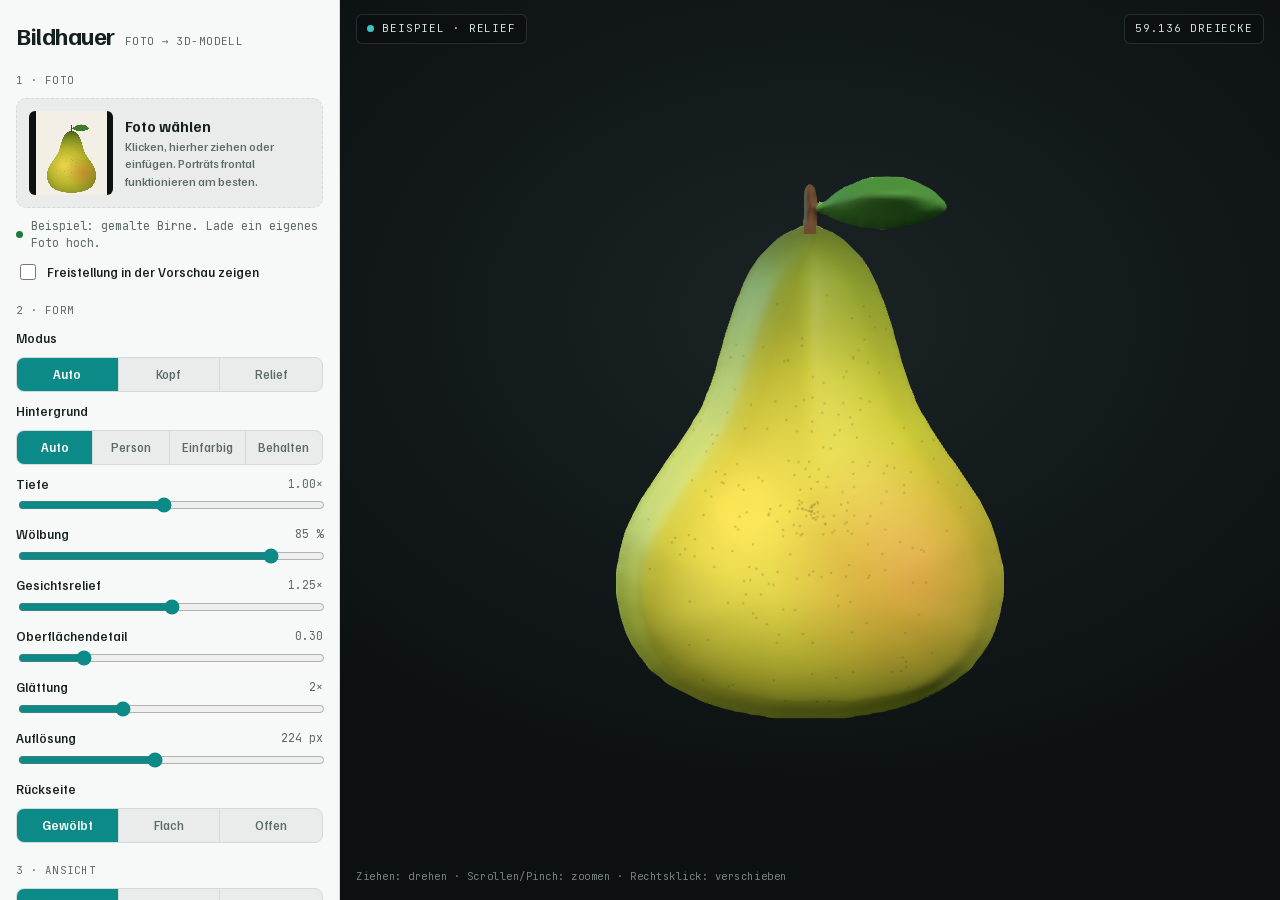
